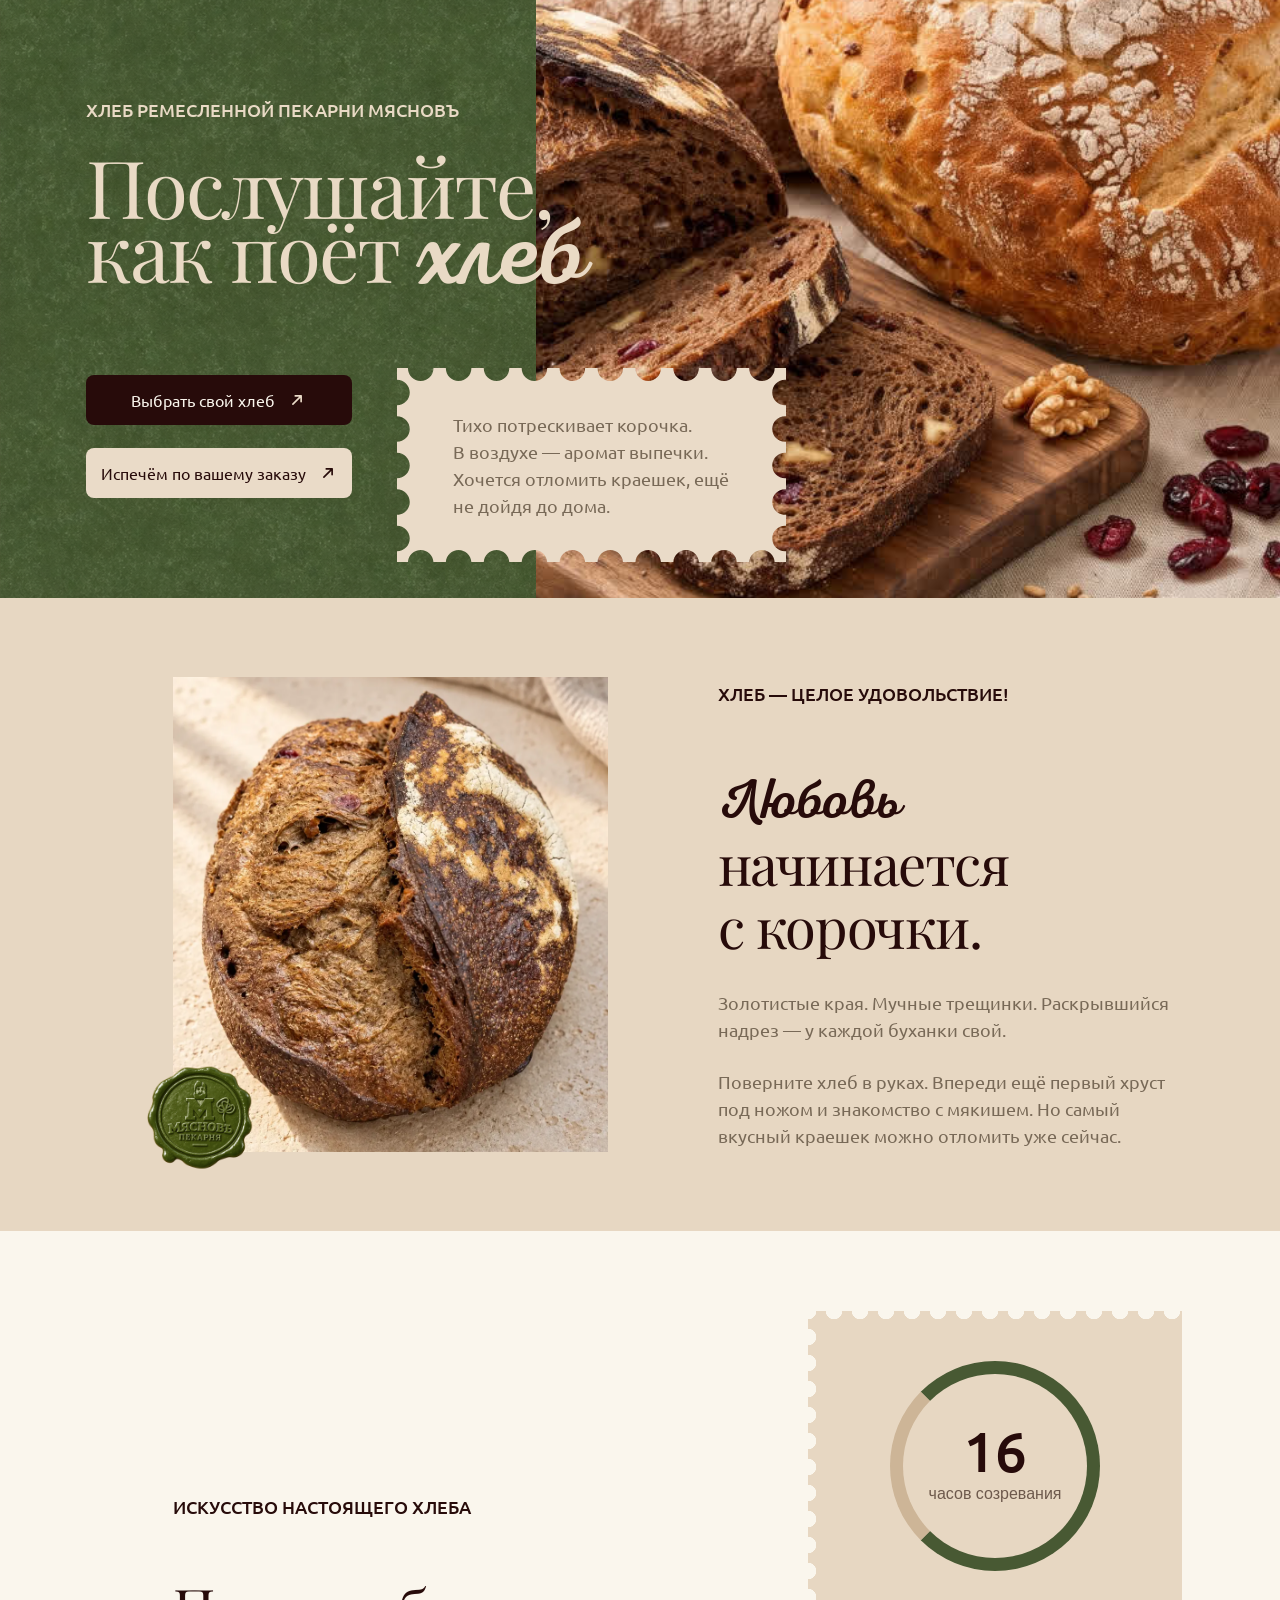
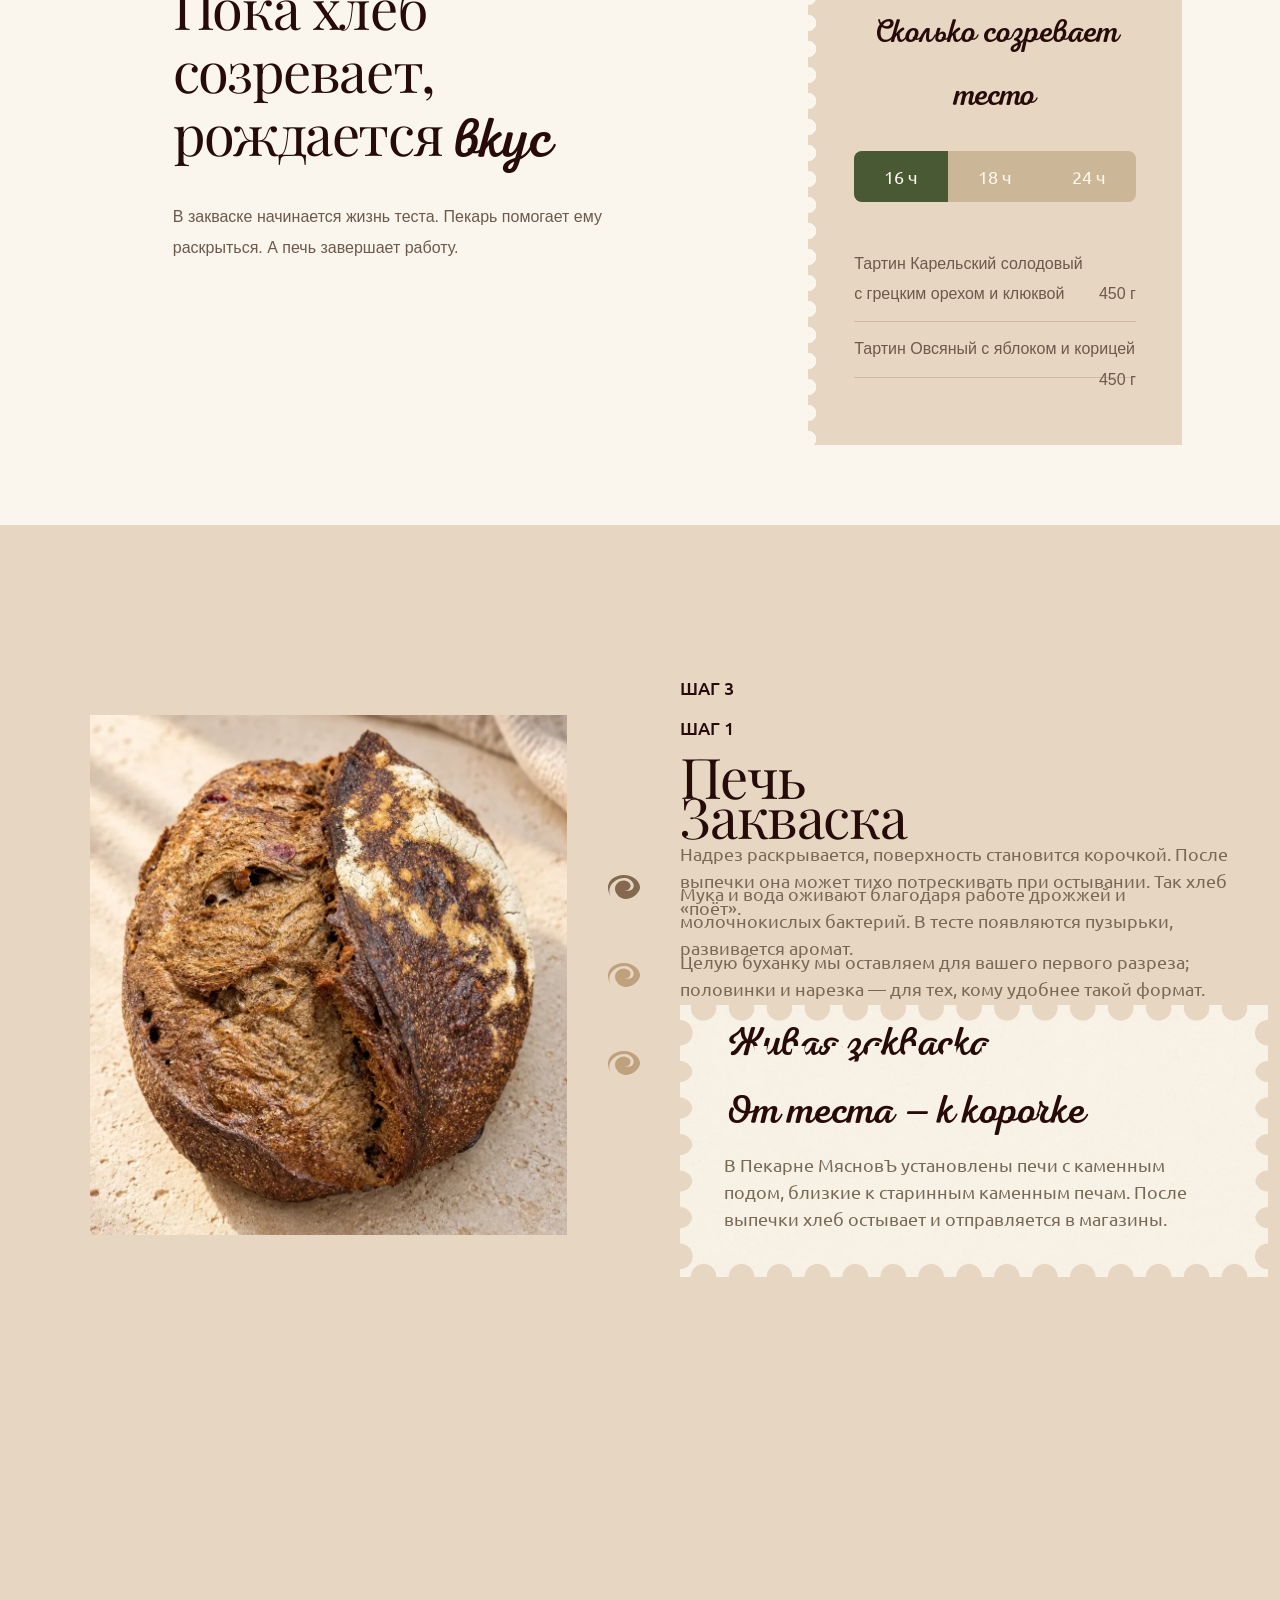
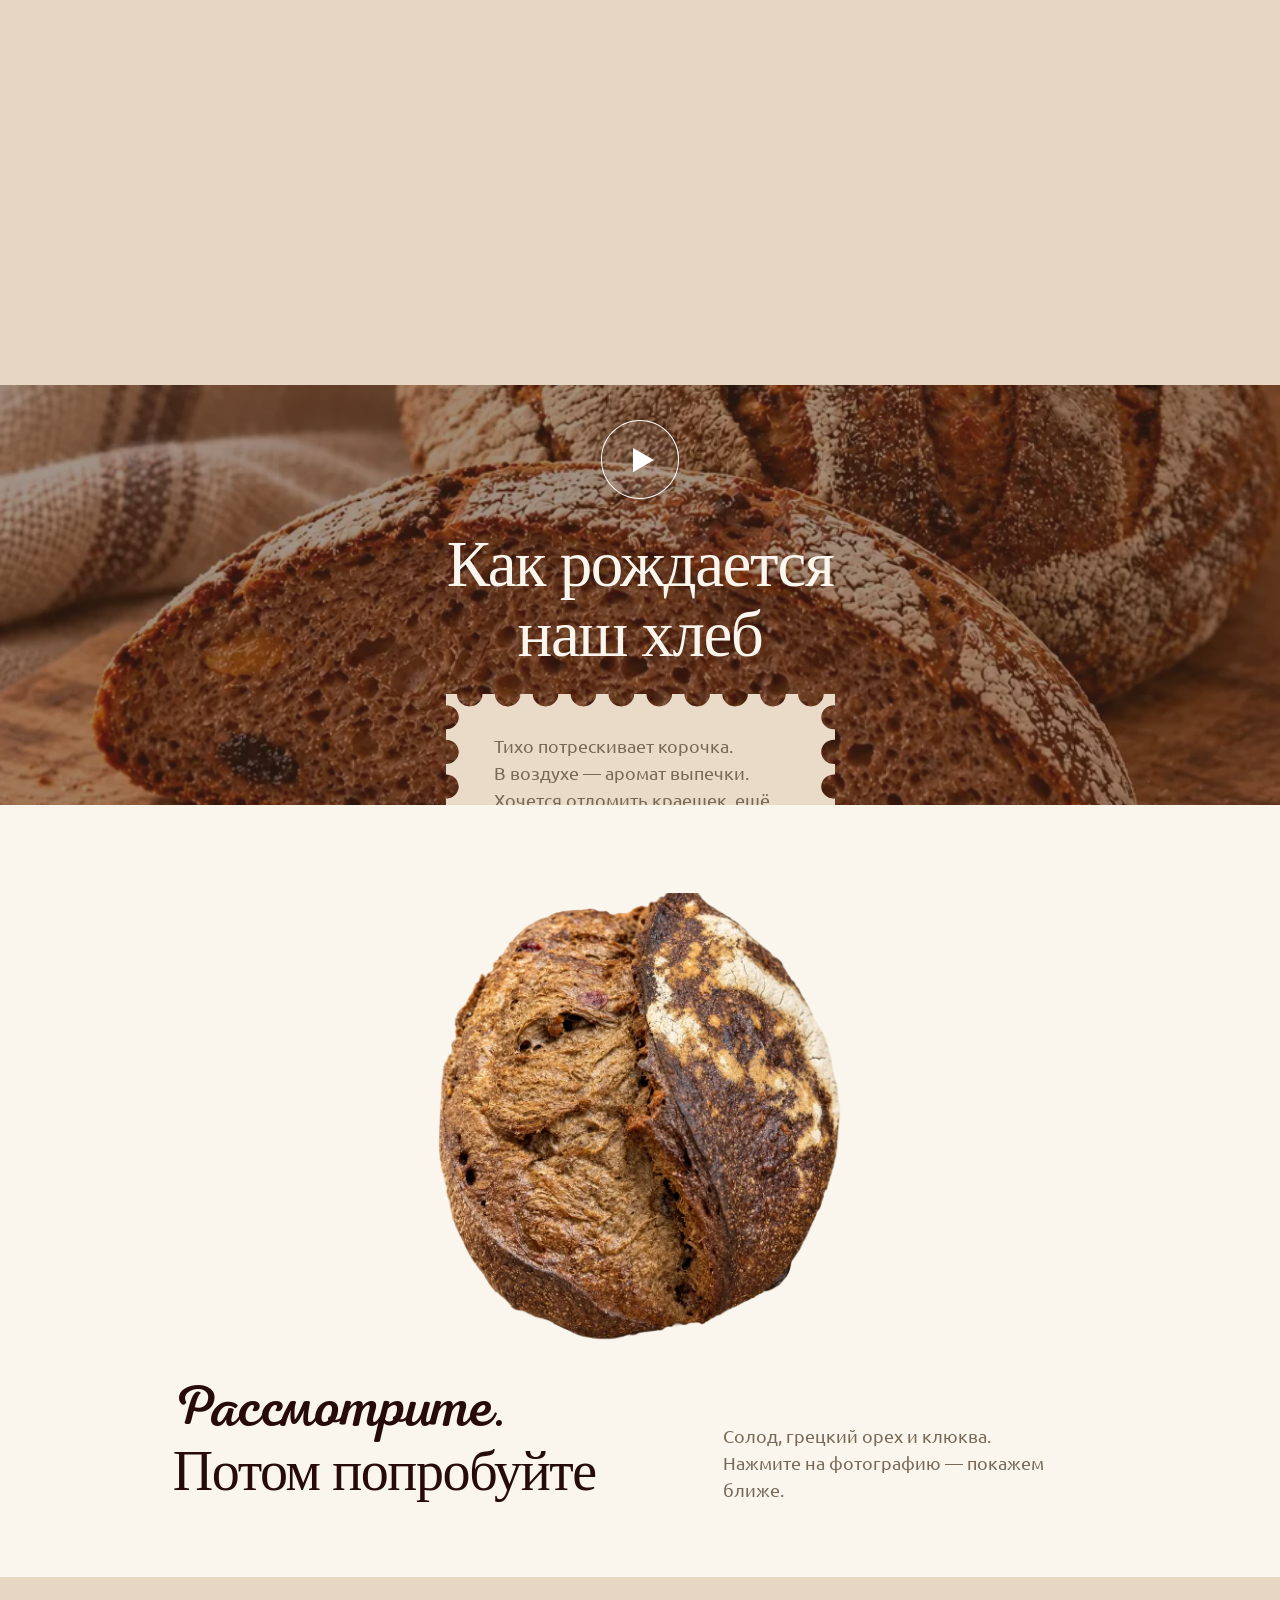
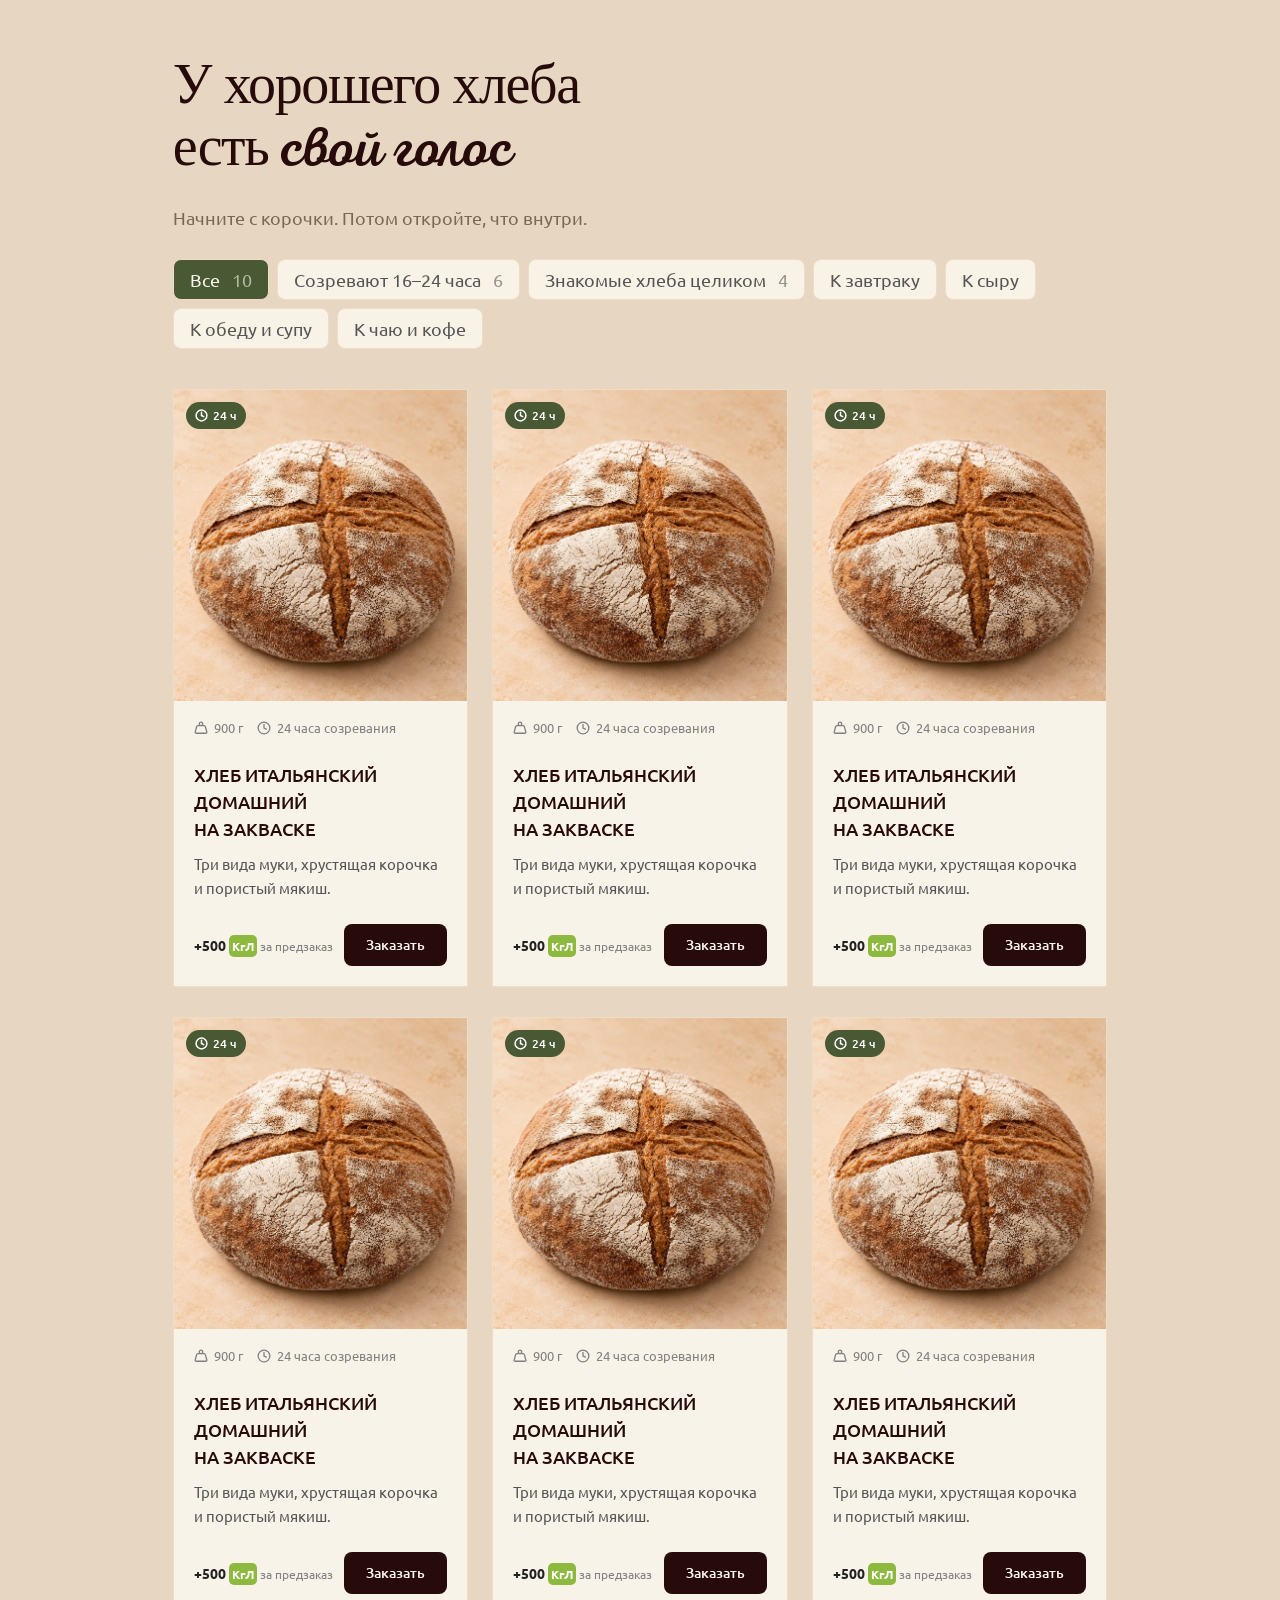
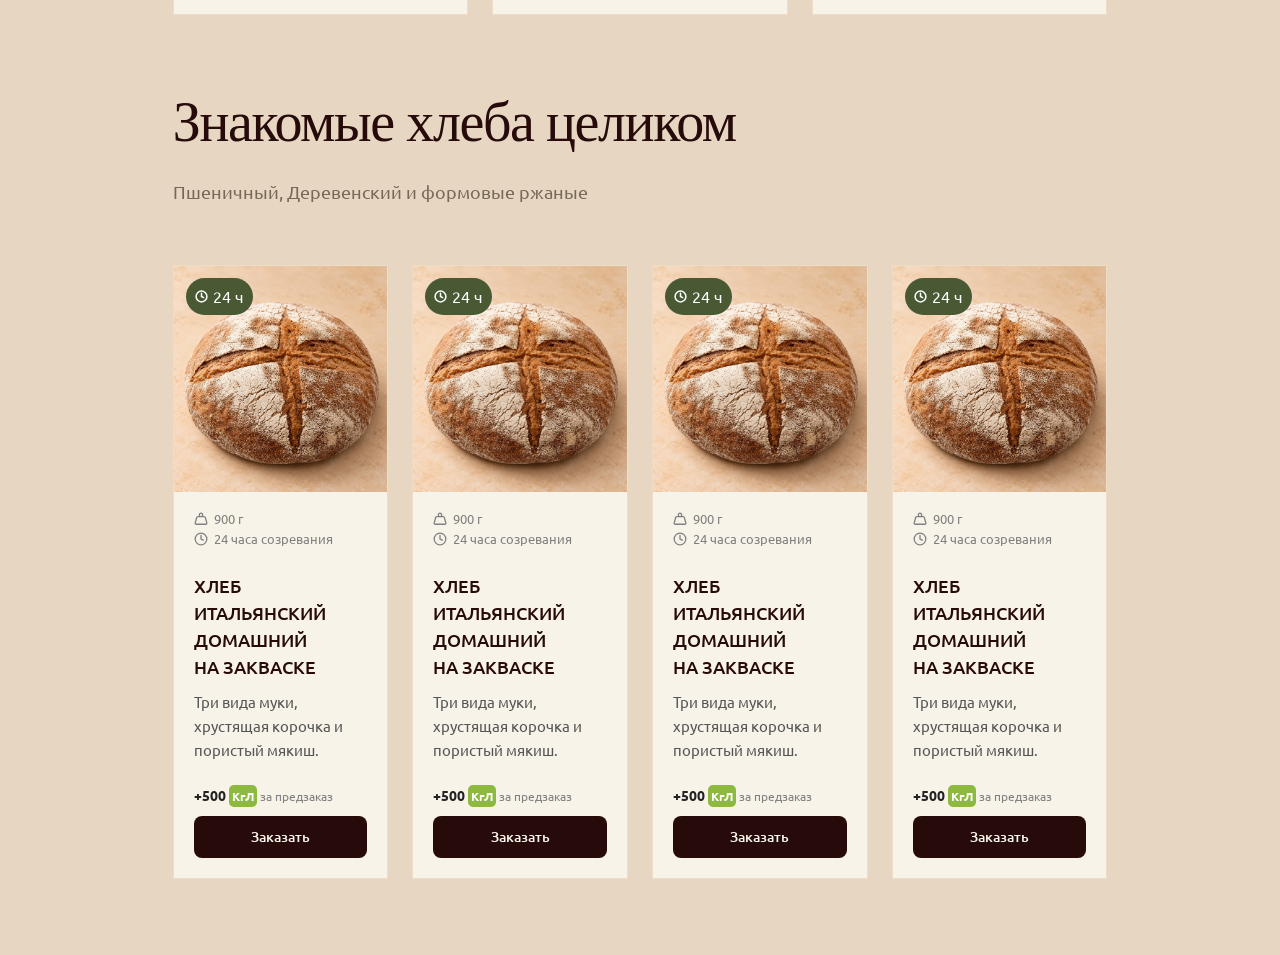
==== index.html @ e19edebd "Add files via upload" ====
<!doctype html>
<html lang="ru"><head><meta charset="utf-8"><meta name="viewport" content="width=device-width,initial-scale=1"><title>КуулКлевер — Ремесленный хлеб</title><meta name="description" content="Хлеб ремесленной пекарни МясновЪ. Живая закваска, долгое созревание и хрустящая корочка."><style>@font-face {
  font-family: 'Playfair Display';
  font-style: italic;
  font-weight: 600;
  font-display: swap;
  src: url(assets/nuFRD-vYSZviVYUb_rj3ij__anPXDTnCjmHKM4nYO7KN_naUbtY.ttf) format('truetype');
}
@font-face {
  font-family: 'Playfair Display';
  font-style: normal;
  font-weight: 400;
  font-display: swap;
  src: url(assets/nuFvD-vYSZviVYUb_rj3ij__anPXJzDwcbmjWBN2PKdFvUDQ.ttf) format('truetype');
}
@font-face {
  font-family: 'Ubuntu';
  font-style: normal;
  font-weight: 400;
  font-display: swap;
  src: url(assets/4iCs6KVjbNBYlgo6eA.ttf) format('truetype');
}
@font-face {
  font-family: 'Ubuntu';
  font-style: normal;
  font-weight: 500;
  font-display: swap;
  src: url(assets/4iCv6KVjbNBYlgoCjC3Ttw.ttf) format('truetype');
}
@font-face {
  font-family: 'Ubuntu';
  font-style: normal;
  font-weight: 700;
  font-display: swap;
  src: url(assets/4iCv6KVjbNBYlgoCxCvTtw.ttf) format('truetype');
}

:root{--cream:#faf6ed;--sand:#e7d7c2;--ink:#270b0a;--muted:#786957;--green:#485933}*{box-sizing:border-box}html{scroll-behavior:smooth}body{margin:0;background:var(--cream);color:var(--ink);font:18px/1.5 Ubuntu,Arial,sans-serif}button,a{-webkit-tap-highlight-color:transparent}button{font:inherit;cursor:pointer}button:focus-visible,a:focus-visible{outline:3px solid #8db93e;outline-offset:5px}a{color:inherit;text-decoration:none}h1,h2,h3,p{margin:0}h1,h2{font-family:'Playfair Display',Georgia,serif;font-weight:400;letter-spacing:-.025em;line-height:1.12}h2{font-size:clamp(32px,3.46vw,56px)}em{font-family:Georgia,serif;font-weight:bold}p{color:var(--muted)}.eyebrow{font-size:18px;text-transform:uppercase;color:var(--ink);margin-bottom:56px}.wrap{width:73%;max-width:1180px;margin:auto}.sand{background:var(--sand)}.btn{border:0;border-radius:8px;padding:15px 25px;background:var(--ink);color:var(--cream);font-size:16px;display:inline-flex;align-items:center;justify-content:center;gap:12px;min-height:50px}.btn img{width:20px;height:20px}.btn.light{background:#eadbc8;color:var(--ink)}.hero{height:46.73vw;max-height:757px;min-height:560px;position:relative;overflow:hidden;background:#465832 url('assets/4a512.png') center/cover;color:#e9dac5}.hero-photo{position:absolute;left:41.91%;top:0;width:79.63%;height:100%;overflow:hidden}.hero-photo img{position:absolute;width:157.37%;height:268.42%;max-width:none;left:-65.48%;top:-106.96%}.hero-copy{position:absolute;left:6.73%;top:16%;width:29%}.hero .eyebrow{color:inherit;margin-bottom:32px;font-size:clamp(12px,1.12vw,18px);white-space:nowrap}.hero h1{font-size:clamp(48px,4.94vw,80px);line-height:.93}.hero h1 em{display:block;font-size:1.2em;margin-top:15px}.hero-actions{margin-top:90px;display:grid;gap:23px;width:266px}.stamp{padding:36px 44px;background:var(--sand);mask:radial-gradient(circle at 10px 0,transparent 8px,#000 8.5px) -10px 0/26px 100%,radial-gradient(circle at 0 10px,transparent 8px,#000 8.5px) 0 -10px/100% 26px;mask-composite:intersect}.hero-note{position:absolute;left:31%;bottom:6%;width:24%;min-height:160px;padding:38px 48px;background:url('assets/dedf9.svg') center/100% 100% no-repeat;font-size:18px}.story{min-height:46.73vw;display:flex;align-items:center;padding:79px 0}.split{display:grid;grid-template-columns:46.6% 49.8%;gap:11.7%;align-items:center}.photo{position:relative;aspect-ratio:550/600}.photo .base{position:absolute;width:100%;height:114.47%;top:-7.24%;object-fit:cover}.photo{overflow:visible}.photo-inner{height:100%;overflow:hidden;position:relative}.photo .overlay{position:absolute;inset:0;width:100%;height:100%;object-fit:cover}.seal{position:absolute;left:-6%;bottom:-4%;width:24.4%}.text h2{margin-bottom:32px}.text p+p{margin-top:25px}.mature{min-height:46.73vw;display:flex;align-items:center;padding:80px 0}.mature .split{grid-template-columns:50% 40%;gap:18%}.ticket{padding:50px 46px;background-color:var(--sand);text-align:center}.dial{width:210px;height:210px;border:13px solid #cdb597;border-top-color:var(--green);border-right-color:var(--green);border-bottom-color:var(--green);border-radius:50%;margin:0 auto 30px;display:grid;align-content:center}.dial strong{font:56px/1 Georgia;color:var(--ink)}.dial span{font-size:16px}.ticket h3{font:italic bold 30px Georgia;margin-bottom:24px}.tabs{display:flex;background:#cbb697;border-radius:8px;overflow:hidden;margin-bottom:35px}.tabs button{flex:1;background:none;border:0;color:#fff9ee;padding:12px}.tabs button[aria-selected=true]{background:var(--green)}.ticket p{text-align:left;font-size:16px;border-bottom:1px solid #cdbba5;padding:12px 0}.ticket p span{float:right}.process{position:relative}.process .split{gap:11.7%}.bubbles{position:absolute;left:52%;top:38%;width:32px;height:200px}.process .eyebrow{margin-bottom:56px}.note{position:relative;margin-top:56px;background:url('assets/70dac.png') center/100% 100% no-repeat;padding:32px 44px}.note h3{font:italic bold 36px Georgia;margin-bottom:20px}.note p{font-size:18px}.film{height:32.72vw;min-height:420px;position:relative;overflow:hidden;text-align:center;color:var(--cream);display:grid;place-items:center}.film-bg{position:absolute;inset:0;overflow:hidden}.film-bg .base{position:absolute;width:100%;height:381.94%;top:-140.97%;left:0}.film-bg .overlay{width:100%;height:100%;object-fit:cover;position:absolute;inset:0}.film-bg:after{content:'';position:absolute;inset:0;background:#472b1a80}.film-content{position:relative;transform:translateY(35px)}.play{background:transparent;border:0;padding:0;margin-bottom:24px}.play img{width:78px;height:79px}.film h2{font-size:65px}.film .hero-note{position:relative;width:389px;left:auto;bottom:auto;margin:24px auto 0;text-align:left;background-image:url('assets/7ae1f.svg')}.inspect{padding:88px 0 74px}.loaf-button{display:block;position:relative;overflow:hidden;width:411px;aspect-ratio:411/450;margin:auto;border:0;padding:0;background:none;cursor:zoom-in}.loaf-button img{position:absolute;width:112.63%;height:128.66%;left:-6.35%;top:-14.33%;transition:transform .4s}.loaf-button:hover img{transform:scale(1.05)}.inspect-caption{display:flex;align-items:end;justify-content:space-between;margin-top:32px}.inspect-caption p{max-width:384px}.catalog{padding:76px 0}.catalog h2{margin-bottom:24px}.catalog-intro{margin-bottom:28px}.filters{display:flex;gap:8px;flex-wrap:wrap;margin-bottom:40px}.filters button{font-size:14px;border:1px solid #eeddc4;border-radius:8px;background:#f8f2e7;padding:10px 16px;color:#555}.filters button[aria-pressed=true]{background:var(--green);color:var(--cream)}.filters small{opacity:.6;margin-left:8px}.grid{display:grid;grid-template-columns:repeat(3,minmax(0,1fr));gap:30px 24px}.card{background:#f8f3e8;border:1px solid #eeddc4;min-width:0}.product-photo{position:relative;aspect-ratio:1/1.06;overflow:hidden}.product-photo>img{width:100%;height:100%;object-fit:cover}.badge{position:absolute;left:12px;top:12px;background:var(--green);color:#fff;font-size:12px;padding:5px 9px;border-radius:20px;display:flex;align-items:center;gap:5px}.badge img{width:13px;height:13px}.card-body{padding:18px 20px 20px}.meta{display:flex;gap:14px;color:#808080;font-size:13px;margin-bottom:24px}.meta span{display:flex;gap:6px;align-items:center}.meta img{width:14px;height:14px}.card h3{font:500 18px/1.5 Ubuntu,Arial,sans-serif;text-transform:uppercase;margin-bottom:10px}.card p{font-size:15px;line-height:24px;color:#555}.order-row{display:flex;align-items:center;justify-content:space-between;gap:6px;margin-top:24px}.bonus{font-size:12px;color:#808080;white-space:nowrap}.bonus b{color:#222;font-size:14px}.bonus i{font-style:normal;background:#8db93e;border-radius:5px;padding:3px;color:white}.order-row .btn{font-size:14px;padding:12px 22px;min-height:42px}.familiar{padding-top:76px}.familiar .grid{grid-template-columns:repeat(4,minmax(0,1fr));margin-top:60px}.familiar .order-row{flex-wrap:wrap}.familiar .btn{width:100%;margin-top:6px}.familiar .card h3{font-size:16px}.familiar .meta{flex-wrap:wrap;gap:2px}.card[hidden],section[hidden]{display:none}dialog{border:0;border-radius:12px;background:var(--cream);color:var(--ink);padding:40px;max-width:min(92vw,680px)}dialog::backdrop{background:#160c08b8;backdrop-filter:blur(5px)}dialog h2{font-size:34px;margin:0 30px 24px 0}dialog p{margin-bottom:20px}dialog .close{position:absolute;right:15px;top:10px;background:none;border:0;font-size:30px}dialog img.zoom{width:min(70vw,411px);display:block;margin:auto}#status{margin-top:15px;font-size:14px}@media(min-width:1621px){.story,.mature{min-height:757px}.hero{height:757px}.film{height:530px}}@media(max-width:1200px){body{font-size:16px}.hero-actions{margin-top:50px}.hero-note{font-size:14px;padding:30px;min-height:140px}.eyebrow{font-size:14px;margin-bottom:30px}.story,.mature{padding:60px 0}.dial{width:150px;height:150px}.ticket{padding:35px 25px}.ticket h3{font-size:24px}.note{padding:30px;margin-top:30px}.note p{font-size:15px}.note h3{font-size:28px}.film h2{font-size:48px}.order-row{flex-wrap:wrap}.card h3{font-size:15px}.wrap{width:82%}.split{gap:8%;grid-template-columns:46% 46%}.bubbles{display:none}.mature .split{gap:10%;grid-template-columns:50% 40%}.hero{min-height:530px}}@media(max-width:700px){.hero{min-height:800px;height:auto}.hero-copy{left:7%;top:50px;width:86%}.hero h1{font-size:58px;max-width:320px}.hero .eyebrow{font-size:11px}.hero-photo{left:25%;top:400px;width:100%;height:400px}.hero-actions{margin-top:28px;gap:12px;width:245px}.hero-note{left:7%;bottom:25px;width:210px;font-size:13px}.wrap{width:86%}.split,.mature .split{grid-template-columns:1fr;gap:45px}.story,.mature{padding:50px 0;min-height:auto}.photo{width:85%;margin:auto}.text .eyebrow{margin-bottom:25px}.mature .ticket{max-width:400px;width:100%;margin:auto}.process .text{margin-top:0}.note{margin-top:30px}.film{min-height:480px}.film h2{font-size:40px}.film .hero-note{width:300px;padding:30px 40px}.film-content{transform:none}.play img{width:60px;height:61px}.inspect{padding:45px 0}.loaf-button{width:min(80vw,350px)}.inspect-caption{display:block}.inspect-caption p{margin-top:25px}.catalog{padding:45px 0}.grid{grid-template-columns:repeat(2,minmax(0,1fr));gap:15px}.card-body{padding:12px}.meta{font-size:10px;gap:5px;flex-wrap:wrap;margin-bottom:15px}.card h3{font-size:12px}.card p{font-size:12px;line-height:1.6}.bonus{font-size:10px}.order-row .btn{width:100%;font-size:12px}.familiar{padding-top:50px}.familiar .grid{grid-template-columns:repeat(2,minmax(0,1fr));margin-top:30px}.familiar .card h3{font-size:12px}.filters{gap:6px;margin-bottom:25px}.filters button{font-size:12px;padding:8px 10px}h2{font-size:34px}.eyebrow{font-size:12px}.ticket p{font-size:14px}dialog{padding:30px 22px}}@media(prefers-reduced-motion:reduce){html{scroll-behavior:auto}*{transition:none!important}}

/* Hero media keep their original aspect ratios at every viewport width. */
.hero-photo img{height:auto;aspect-ratio:1 / 1;object-fit:contain}
.hero .hero-note{width:389px;height:auto;min-height:0;aspect-ratio:389 / 194;padding:43px 56px;font-size:18px;line-height:27px;background-size:contain;box-sizing:border-box}
.hero-actions{width:266px;max-width:none}
.hero-actions .btn{width:266px;height:50px;min-height:50px;padding:12px 16px;white-space:nowrap;flex-shrink:0;font-size:16px}
.hero-actions .btn img{flex:none;object-fit:contain}
@media(max-width:1200px){.hero .hero-note{width:300px;padding:33px 43px;font-size:14px;line-height:20px}}
@media(max-width:700px){.hero .hero-note{width:260px;padding:27px 36px;font-size:13px;line-height:18px}.hero-actions,.hero-actions .btn{width:266px}.hero-photo img{height:auto}}
/* Three production stages share one pinned scene. */
.process{display:block;padding:0;min-height:0}
.process-stage{position:relative;padding:64px 0;display:flex;align-items:center;background:var(--sand)}
.process.is-pinned{height:var(--process-height)}
.process.is-pinned .process-stage{position:sticky;top:0;height:100svh;padding:32px 0}
.process-layout{width:min(86%,1274px);margin:auto;display:grid;grid-template-columns:minmax(0,550fr) 32px minmax(0,588fr);gap:clamp(20px,3.2vw,52px);align-items:center}
.process .photo{width:100%;max-height:600px;aspect-ratio:550/600}
.process-nav{position:relative;width:32px;height:200px;align-self:center}
.process-nav>img{display:block;width:32px;height:200px;object-fit:contain}
.process-nav button{position:absolute;left:-8px;width:48px;height:48px;padding:0;border:0;border-radius:50%;background:transparent}
.process-nav button:nth-of-type(1){top:-12px}.process-nav button:nth-of-type(2){top:76px}.process-nav button:nth-of-type(3){top:164px}
.process-panels{display:grid;align-items:center;min-width:0}
.process-panel{grid-area:1 / 1;opacity:0;visibility:hidden;transform:translateY(16px);transition:opacity .35s ease,transform .35s ease,visibility .35s}
.process-panel.is-active{opacity:1;visibility:visible;transform:none}
.process .eyebrow{margin-bottom:clamp(24px,3.45vw,56px)}
.process .note{margin-top:clamp(24px,3.45vw,56px);aspect-ratio:588/231;min-height:231px;display:flex;flex-direction:column;justify-content:center;padding:32px 44px}
.process .note h3{font-size:clamp(26px,2.47vw,40px)}
.process .note p{font-size:18px;line-height:27px}
.process.is-linear .process-panels{gap:48px}.process.is-linear .process-panel{grid-area:auto;opacity:1;visibility:visible;transform:none}.process.is-linear .process-nav{display:none}.process.is-linear .process-layout{grid-template-columns:minmax(0,550fr) minmax(0,588fr);align-items:start}
@media(max-width:1200px){.process-stage{padding:48px 0}.process .note{padding:26px 32px;min-height:200px}.process .note p{font-size:15px;line-height:22px}.process .note h3{margin-bottom:14px}.process-layout{gap:24px}}
@media(max-width:700px){.process-layout{width:86%;grid-template-columns:24px minmax(0,1fr);gap:16px}.process .photo{grid-column:1 / -1;width:auto;height:24svh;max-width:100%;max-height:260px;justify-self:center;margin:0;aspect-ratio:550/600}.process-nav{width:24px;height:200px}.process-nav>img{width:24px;height:200px}.process-nav button{left:-12px}.process .eyebrow{margin-bottom:14px}.process .text h2{font-size:32px;margin-bottom:16px}.process .text p{font-size:14px;line-height:21px}.process .note{margin-top:20px;padding:24px 28px;min-height:180px;aspect-ratio:auto;background-size:100% 100%}.process .note h3{font-size:24px;margin-bottom:12px}.process .note p{font-size:13px;line-height:19px}.process.is-pinned .process-stage{padding:20px 0}.process.is-linear .process-layout{grid-template-columns:1fr}.process.is-linear .process-panels{grid-column:1 / -1}.process.is-linear .photo{height:auto;width:75%}}
@media(prefers-reduced-motion:reduce){.process-panel{transition:none;transform:none}}

/* Exact typography from Figma frame 6:3964 (1620px artboard). */
@font-face{font-family:'Nexa Script';src:url('[data-uri]') format('woff');font-weight:400;font-style:normal;font-display:swap}
:root{--type-body:'Ubuntu',sans-serif;--type-display:'Playfair Display',serif;--type-script:'Nexa Script';--type-editorial:Georgia,serif}
body{font-family:var(--type-body);font-size:18px;line-height:27px;font-synthesis:none}
h1,h2,h3,p,button,a{font-synthesis:none}
h1,h2{font-family:var(--type-display);font-weight:400;font-style:normal}
h2,.process .text h2{font-size:56px;line-height:62.72px;letter-spacing:-1.4px}
em{font-family:var(--type-script);font-weight:400;font-style:normal;font-size:inherit;line-height:inherit;letter-spacing:inherit}
.eyebrow,.hero .eyebrow,.process .eyebrow,.text .eyebrow{font-family:var(--type-body);font-size:18px;line-height:27px;font-weight:500;letter-spacing:0}
.hero h1{font-family:var(--type-display);font-size:80px;line-height:62.72px;letter-spacing:-2px;font-weight:400}
.hero h1 em{display:inline;font-family:var(--type-script);font-size:96px;line-height:62.72px;letter-spacing:-2.4px;margin:0}
.hero .hero-note,.film .hero-note{font-family:var(--type-body);font-weight:400;font-size:18px;line-height:27px;letter-spacing:0}
.hero-actions .btn{font-family:var(--type-body);font-size:16px;line-height:22.4px;font-weight:400}
.story .text>p:not(.eyebrow),.process .text>p:not(.eyebrow),.process .note p,.inspect-caption p,.catalog-intro,.familiar>p{font-family:var(--type-body);font-weight:400;font-size:18px;line-height:27px}
.mature .text>p:not(.eyebrow),.dial span,.ticket p{font-family:Arial,sans-serif;font-weight:400;font-size:16px;line-height:30.4px;color:#6d594c}
.dial strong{font-family:var(--type-body);font-weight:500;font-size:56px;line-height:56px}
.ticket h3{font-family:var(--type-script);font-size:32px;line-height:62.72px;letter-spacing:-.8px;font-weight:400;font-style:normal}
.tabs button{font-family:var(--type-body);font-size:18px;line-height:27px;font-weight:400}
.note h3,.process .note h3{font-family:var(--type-script);font-weight:400;font-style:normal;font-size:40px;line-height:40px;letter-spacing:-1px}
.film h2{font-family:var(--type-editorial);font-weight:400;font-size:65px;line-height:70.2px;letter-spacing:-1.5px}
.inspect-caption h2,.catalog h2,.familiar h2{font-family:var(--type-editorial);font-size:56px;line-height:62.72px;letter-spacing:-1.4px;font-weight:400}
.filters button,.filters small{font-family:var(--type-body);font-weight:400;font-size:18px;line-height:27px;letter-spacing:0}
.filters button{height:41px;padding:6px 16px;white-space:nowrap}
.card h3,.familiar .card h3{font-family:var(--type-body);font-size:18px;line-height:27px;font-weight:500;letter-spacing:0}
.card p{font-family:var(--type-body);font-size:15px;line-height:24px;font-weight:400}
.meta,.familiar .meta{font-family:var(--type-body);font-size:13px;line-height:18px;font-weight:400}
.badge{font-family:var(--type-body);font-size:12px;line-height:normal;font-weight:500}
.familiar .badge{font-size:16px;line-height:27px;font-weight:400}
.bonus{font-family:var(--type-body);font-size:12px;line-height:normal;font-weight:400}
.bonus b{font-size:14px;font-weight:700}.bonus i{font-size:12px;font-weight:700}
.order-row .btn,.familiar .btn{font-family:var(--type-body);font-size:14px;line-height:14px;font-weight:500}
/* Reflow layout at narrow widths while retaining the supplied type sizes. */
@media(max-width:1200px){.filters{row-gap:12px}.card .meta{flex-wrap:wrap}.card h3{overflow-wrap:anywhere}.hero .hero-note{width:389px;padding:43px 56px}.hero-copy{width:453px;max-width:86%}.hero-photo{left:47%}.hero-actions{margin-top:64px}}
@media(max-width:700px){.hero{min-height:1020px}.hero h1{max-width:453px}.hero-copy{top:48px}.hero .eyebrow{white-space:normal}.hero-photo{top:580px;left:25%;height:440px}.hero .hero-note{width:min(389px,86%);aspect-ratio:auto;min-height:194px;height:auto;background-size:100% 100%;padding:36px 40px}.hero-actions{margin-top:64px}.grid,.familiar .grid{grid-template-columns:1fr}.process-layout{grid-template-columns:1fr}.process-nav{display:none}.process-panels{grid-column:1 / -1}.process .photo{width:75%;height:auto}.process .note,.note{padding:32px 36px;min-height:231px;height:auto;aspect-ratio:auto}.process .eyebrow{margin-bottom:32px}.process .text h2{margin-bottom:32px}.process .note h3{margin-bottom:24px}.film{min-height:640px}.film .hero-note{width:min(389px,86vw);padding:36px 40px;min-height:194px}.film h2{overflow-wrap:anywhere}.inspect-caption h2,.catalog h2,.mature h2,.process h2{overflow-wrap:anywhere}.ticket{padding:36px 28px}}


/* A single mixed-font text flow, matching Figma node 6:4663. */
.hero .hero-copy{width:453px;max-width:86%}
.hero h1.hero-title{display:block;width:453px;max-width:100%;margin:0;padding:0;font-size:0;line-height:0;font-weight:400;letter-spacing:-2px;white-space:normal;word-break:normal;overflow-wrap:anywhere}
.hero-title-main{display:inline;font-family:'Playfair Display',serif;font-size:80px;line-height:62.72px;letter-spacing:-2px;font-weight:400;font-style:normal}
.hero-title-script{display:inline;font-family:'Nexa Script';font-size:96px;line-height:62.72px;letter-spacing:-2.4px;font-weight:400;font-style:normal}

.hero-title .keep-comma{white-space:nowrap;overflow-wrap:normal;word-break:normal}
/* Give the first word enough room without changing type size. */
.hero .hero-copy{width:540px;max-width:86%}
.hero h1.hero-title{width:540px;max-width:100%;overflow-wrap:normal;word-break:normal}
@media(max-width:700px){.hero .hero-copy{width:540px;max-width:86%}.hero h1.hero-title{width:540px;max-width:100%}.hero-title .keep-comma{white-space:normal;overflow-wrap:anywhere}.hero-title-main{overflow-wrap:anywhere}}
</style></head><body>
<main><section class="hero"><div class="hero-photo"><img src="assets/06448.png" alt="Ремесленный хлеб с грецким орехом и клюквой"></div><div class="hero-copy"><p class="eyebrow">Хлеб ремесленной пекарни МясновЪ</p><h1 class="hero-title"><span class="hero-title-main"><span class="keep-comma">Послушайте,</span> как поёт </span><span class="hero-title-script">хлеб</span></h1><div class="hero-actions"><a class="btn" href="#catalog">Выбрать свой хлеб <img src="assets/33840.svg" alt=""></a><a class="btn light" href="#catalog">Испечём по вашему заказу <img src="assets/78745.svg" alt=""></a></div></div><p class="hero-note">Тихо потрескивает корочка.<br>В воздухе — аромат выпечки.<br>Хочется отломить краешек, ещё не дойдя до дома.</p></section>
<section class="story sand"><div class="wrap split"><div class="photo"><div class="photo-inner"><img class="base" src="assets/f1c16.png" alt=""><img class="overlay" src="assets/4b641.png" alt="Мучная корочка и раскрытый надрез хлеба"></div><img class="seal" src="assets/b7c71.png" alt="Ремесленная пекарня"></div><div class="text"><p class="eyebrow">Хлеб — целое удовольствие!</p><h2><em>Любовь</em> начинается<br>с корочки.</h2><p>Золотистые края. Мучные трещинки. Раскрывшийся надрез — у каждой буханки свой.</p><p>Поверните хлеб в руках. Впереди ещё первый хруст под ножом и знакомство с мякишем. Но самый вкусный краешек можно отломить уже сейчас.</p></div></div></section>
<section class="mature"><div class="wrap split"><div class="text"><p class="eyebrow">Искусство настоящего хлеба</p><h2>Пока хлеб созревает,<br>рождается <em>вкус</em></h2><p>В закваске начинается жизнь теста. Пекарь помогает ему раскрыться. А печь завершает работу.</p></div><div class="ticket stamp"><div class="dial"><strong id="hours">16</strong><span>часов созревания</span></div><h3>Сколько созревает тесто</h3><div class="tabs" role="tablist" aria-label="Время созревания"><button role="tab" aria-selected="true" data-hours="16">16 ч</button><button role="tab" aria-selected="false" data-hours="18">18 ч</button><button role="tab" aria-selected="false" data-hours="24">24 ч</button></div><div id="mature-list"><p>Тартин Карельский солодовый<br>с грецким орехом и клюквой <span>450 г</span></p><p>Тартин Овсяный с яблоком и корицей <span>450 г</span></p></div></div></div></section>
<section class="sand process" aria-label="Как мы печём хлеб"><div class="process-stage"><div class="process-layout"><div class="photo"><div class="photo-inner"><img class="base" src="assets/f1c16.png" alt=""><img class="overlay" src="assets/4b641.png" alt="Ремесленная буханка с раскрытым надрезом"></div></div><nav class="process-nav" aria-label="Этапы выпечки"><img alt="" src="[data-uri]" data-stage0="[data-uri]" data-stage1="[data-uri]" data-stage2="[data-uri]"><button type="button" data-process-step="0" aria-label="Шаг 1: Закваска"></button><button type="button" data-process-step="1" aria-label="Шаг 2: Брожение"></button><button type="button" data-process-step="2" aria-label="Шаг 3: Печь"></button></nav><div class="process-panels"><article class="text process-panel is-active" aria-labelledby="process-title-0"><p class="eyebrow">Шаг 1</p><h2 id="process-title-0">Закваска</h2><p>Мука и вода оживают благодаря работе дрожжей и молочнокислых бактерий. В тесте появляются пузырьки, развивается аромат.</p><aside class="note"><h3>Живая закваска</h3><p>В закваске работают дрожжи и молочнокислые бактерии. Дрожжи выделяют углекислый газ — так появляются пузырьки в тесте. Молочнокислые бактерии образуют кислоты, которые участвуют в формировании вкуса.</p></aside></article><article class="text process-panel" aria-labelledby="process-title-1"><p class="eyebrow">Шаг 2</p><h2 id="process-title-1">Брожение</h2><p>Пока тесто созревает, меняются его структура и вкус. Мастер наблюдает за ним и чувствует, когда пора двигаться дальше.</p><aside class="note"><h3>Руками пекаря</h3><p>Пекари вручную растягивают и формуют тесто, бережно сохраняя его структуру.</p></aside></article><article class="text process-panel" aria-labelledby="process-title-2"><p class="eyebrow">Шаг 3</p><h2 id="process-title-2">Печь</h2><p>Надрез раскрывается, поверхность становится корочкой. После выпечки она может тихо потрескивать при остывании. Так хлеб «поёт».<br><br>Целую буханку мы оставляем для вашего первого разреза; половинки и нарезка — для тех, кому удобнее такой формат.</p><aside class="note"><h3>От теста — к корочке</h3><p>В Пекарне МясновЪ установлены печи с каменным подом, близкие к старинным каменным печам. После выпечки хлеб остывает и отправляется в магазины.</p></aside></article></div></div></div></section>
<section class="film"><div class="film-bg"><img class="base" src="assets/7152e.png" alt=""><img class="overlay" src="assets/37c5f.png" alt="Хлеб в разрезе крупным планом"></div><div class="film-content"><button class="play" id="play" aria-label="О видео «Как рождается наш хлеб»"><img src="assets/f2483.svg" alt=""></button><h2>Как рождается<br>наш хлеб</h2><p class="hero-note">Тихо потрескивает корочка.<br>В воздухе — аромат выпечки.<br>Хочется отломить краешек, ещё не дойдя до дома.</p></div></section>
<section class="inspect"><div class="wrap"><button class="loaf-button" id="zoom" aria-label="Рассмотреть хлеб крупнее"><img src="assets/6994b.png" alt="Ремесленная буханка крупным планом"></button><div class="inspect-caption"><h2><em>Рассмотрите.</em><br>Потом попробуйте</h2><p>Солод, грецкий орех и клюква.<br>Нажмите на фотографию — покажем ближе.</p></div></div></section>
<section class="catalog sand" id="catalog"><div class="wrap"><h2>У хорошего хлеба<br>есть <em>свой голос</em></h2><p class="catalog-intro">Начните с корочки. Потом откройте, что внутри.</p><div class="filters" aria-label="Фильтры хлеба"><button data-filter="all" aria-pressed="true">Все <small>10</small></button><button data-filter="slow" aria-pressed="false">Созревают 16–24 часа <small>6</small></button><button data-filter="classic" aria-pressed="false">Знакомые хлеба целиком <small>4</small></button><button data-filter="breakfast" aria-pressed="false">К завтраку</button><button data-filter="cheese" aria-pressed="false">К сыру</button><button data-filter="soup" aria-pressed="false">К обеду и супу</button><button data-filter="tea" aria-pressed="false">К чаю и кофе</button></div><div class="grid" id="slow-grid"></div><section class="familiar" id="familiar"><h2>Знакомые хлеба целиком</h2><p>Пшеничный, Деревенский и формовые ржаные</p><div class="grid" id="classic-grid"></div></section></div></section></main>
<dialog id="modal"><button class="close" aria-label="Закрыть">×</button><div id="modal-body"></div></dialog>
<script>
const modal=document.getElementById('modal'),body=document.getElementById('modal-body');function show(html){body.innerHTML=html;modal.showModal()}modal.querySelector('.close').onclick=()=>modal.close();modal.addEventListener('click',e=>{if(e.target===modal){const r=modal.getBoundingClientRect();if(e.clientX<r.left||e.clientX>r.right||e.clientY<r.top||e.clientY>r.bottom)modal.close()}});document.getElementById('zoom').onclick=()=>show('<h2>Рассмотрите корочку</h2><img class="zoom" src="assets/6994b.png" alt="Ремесленный хлеб крупным планом">');document.getElementById('play').onclick=()=>show('<h2>Как рождается наш хлеб</h2><p>Видеоролик пока не добавлен. В исходном макете есть только обложка — для воспроизведения нужен видеофайл.</p>');
const tags=['breakfast cheese','breakfast soup','cheese tea','soup','breakfast tea','cheese soup','breakfast','soup','cheese','tea'];for(let i=0;i<10;i++){let group=i<6?'slow':'classic';const card=document.createElement('article');card.className='card';card.dataset.tags=group+' '+tags[i];card.innerHTML=`<div class="product-photo"><img src="assets/0b6ed.png" alt="Хлеб Итальянский домашний на закваске" loading="lazy"><span class="badge"><img src="assets/700fe.svg" alt="">24 ч</span></div><div class="card-body"><div class="meta"><span><img src="assets/2d177.svg" alt="">900 г</span><span><img src="assets/c01c4.svg" alt="">24 часа созревания</span></div><h3>Хлеб Итальянский домашний<br>на закваске</h3><p>Три вида муки, хрустящая корочка и пористый мякиш.</p><div class="order-row"><span class="bonus"><b>+500</b> <i>КгЛ</i> за предзаказ</span><button class="btn order">Заказать</button></div></div>`;document.getElementById(group+'-grid').append(card)}
document.querySelectorAll('.order').forEach(b=>b.onclick=()=>show('<h2>Хлеб Итальянский домашний на закваске</h2><p>900 г · 24 часа созревания</p><p>Это демонстрационная версия лендинга. Оформление заказа станет доступно после подключения каталога магазина.</p><button class="btn" id="back">Вернуться к выбору</button>'));body.addEventListener('click',e=>{if(e.target.id==='back')modal.close()});document.querySelectorAll('[data-filter]').forEach(b=>b.onclick=()=>{document.querySelectorAll('[data-filter]').forEach(x=>x.setAttribute('aria-pressed',String(x===b)));let f=b.dataset.filter;document.querySelectorAll('.card').forEach(c=>c.hidden=f!=='all'&&!c.dataset.tags.split(' ').includes(f));document.getElementById('familiar').hidden=![...document.querySelectorAll('#classic-grid .card')].some(c=>!c.hidden)});document.querySelectorAll('[data-hours]').forEach(b=>b.onclick=()=>{document.querySelectorAll('[data-hours]').forEach(x=>x.setAttribute('aria-selected',String(x===b)));document.getElementById('hours').textContent=b.dataset.hours;document.getElementById('mature-list').innerHTML=b.dataset.hours==='16'?'<p>Тартин Карельский солодовый<br>с грецким орехом и клюквой <span>450 г</span></p><p>Тартин Овсяный с яблоком и корицей <span>450 г</span></p>':'<p>Перечень хлебов с созреванием '+b.dataset.hours+' часов уточняется.</p>'});
</script><script>
(() => {
  const section = document.querySelector('.process');
  const scene = section.querySelector('.process-stage');
  const layout = section.querySelector('.process-layout');
  const panels = [...section.querySelectorAll('.process-panel')];
  const buttons = [...section.querySelectorAll('[data-process-step]')];
  const marker = section.querySelector('.process-nav > img');
  const motion = matchMedia('(prefers-reduced-motion: reduce)');
  let active = -1, pending = false, travel = 1;
  function select(index) {
    if (active === index) return;
    active = index;
    section.dataset.step = String(index + 1);
    panels.forEach((panel, i) => {
      panel.classList.toggle('is-active', i === index);
      panel.inert = section.classList.contains('is-pinned') && i !== index;
      panel.setAttribute('aria-hidden', String(panel.inert));
    });
    buttons.forEach((button, i) => {
      if (i === index) button.setAttribute('aria-current', 'step');
      else button.removeAttribute('aria-current');
    });
    marker.src = marker.dataset['stage' + index];
  }
  function update() {
    pending = false;
    if (!section.classList.contains('is-pinned')) return;
    const progress = Math.max(0, Math.min(1, -section.getBoundingClientRect().top / travel));
    select(Math.min(panels.length - 1, Math.floor(progress * panels.length)));
  }
  function schedule() {
    if (!pending) { pending = true; requestAnimationFrame(update); }
  }
  function measure() {
    section.classList.remove('is-linear');
    const fits = layout.getBoundingClientRect().height + (innerWidth <= 700 ? 40 : 64) <= innerHeight;
    const pin = fits && !motion.matches;
    section.classList.toggle('is-pinned', pin);
    section.classList.toggle('is-linear', !pin);
    travel = innerHeight * 2.4;
    section.style.setProperty('--process-height', (innerHeight + travel) + 'px');
    if (!pin) {
      panels.forEach(p => { p.inert = false; p.removeAttribute('aria-hidden'); });
    } else { active = -1; update(); }
  }
  buttons.forEach((button, index) => button.addEventListener('click', () => {
    const start = scrollY + section.getBoundingClientRect().top;
    scrollTo({ top: start + travel * (index + .35) / panels.length, behavior: motion.matches ? 'instant' : 'smooth' });
  }));
  addEventListener('scroll', schedule, {passive:true});
  addEventListener('resize', measure, {passive:true});
  addEventListener('load', measure, {once:true});
  motion.addEventListener('change', measure);
  if (document.fonts) document.fonts.ready.then(measure);
  measure();
})();

</script></body></html>
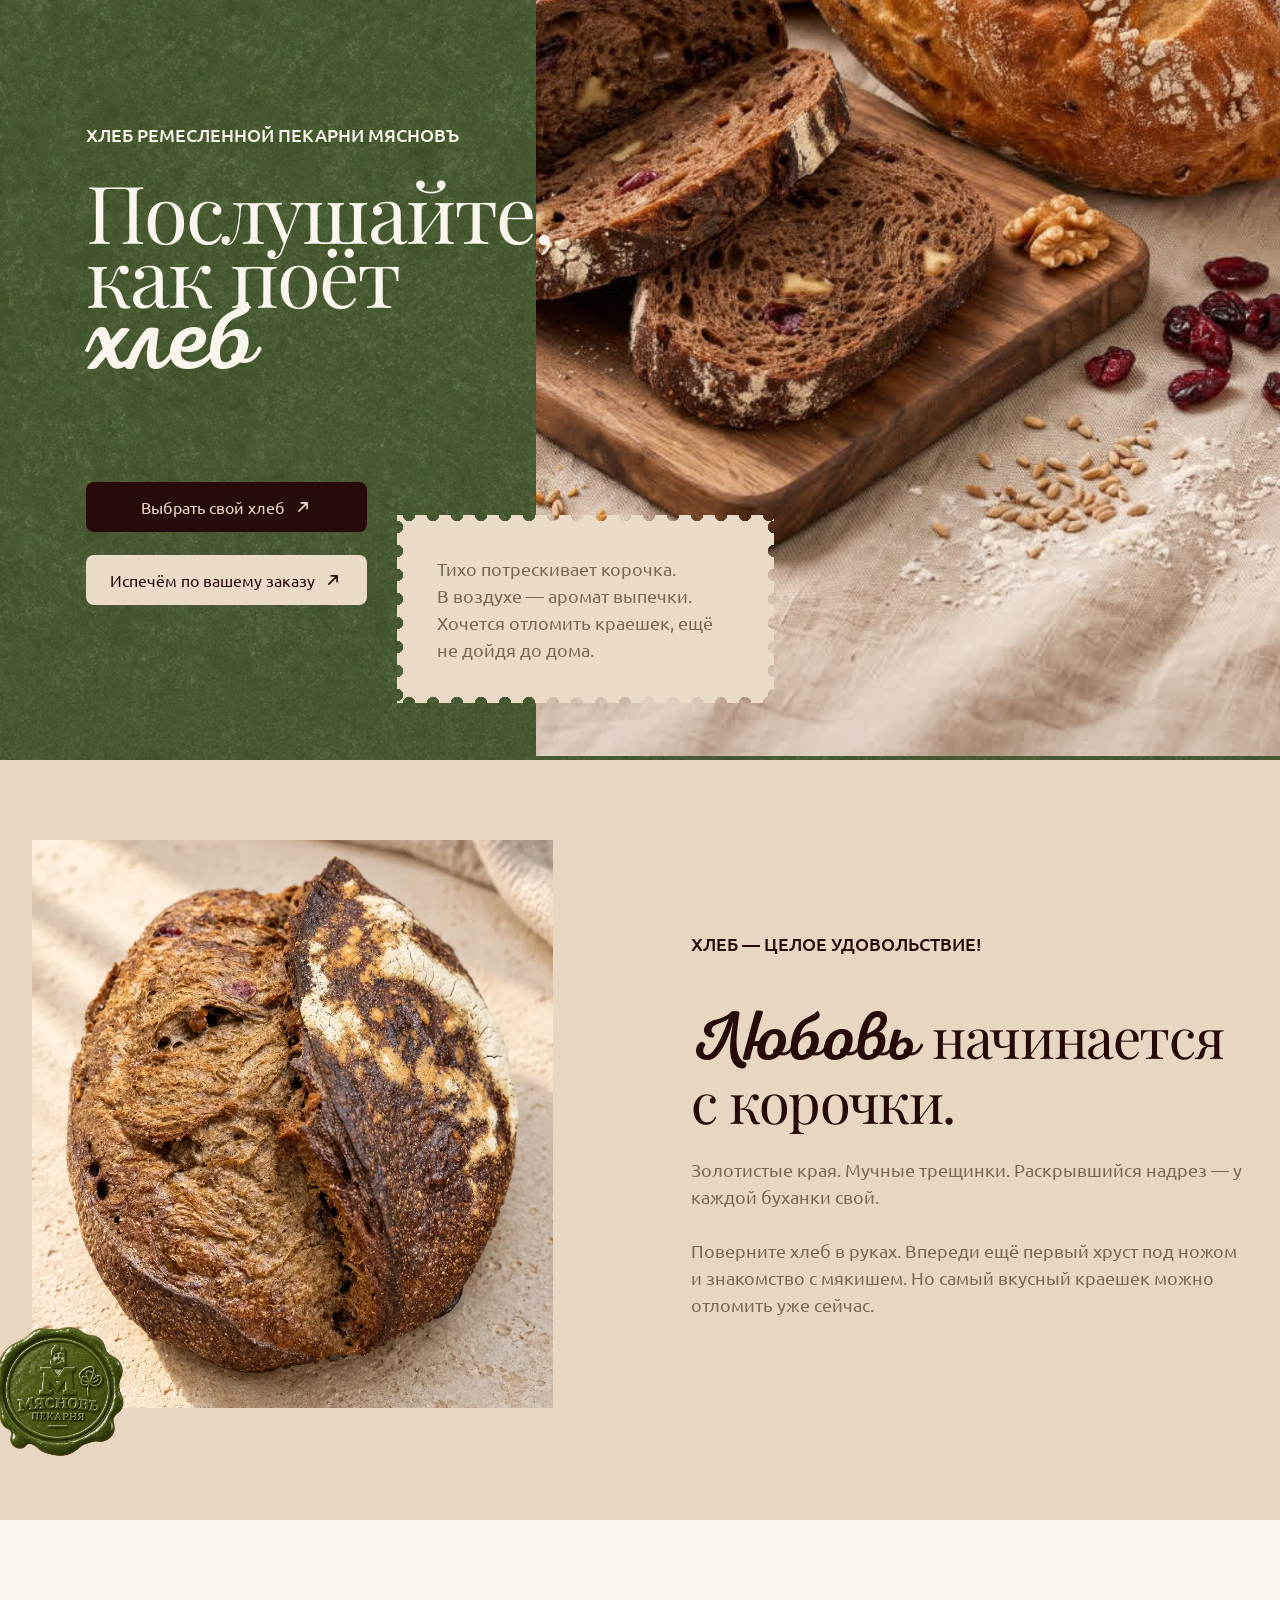
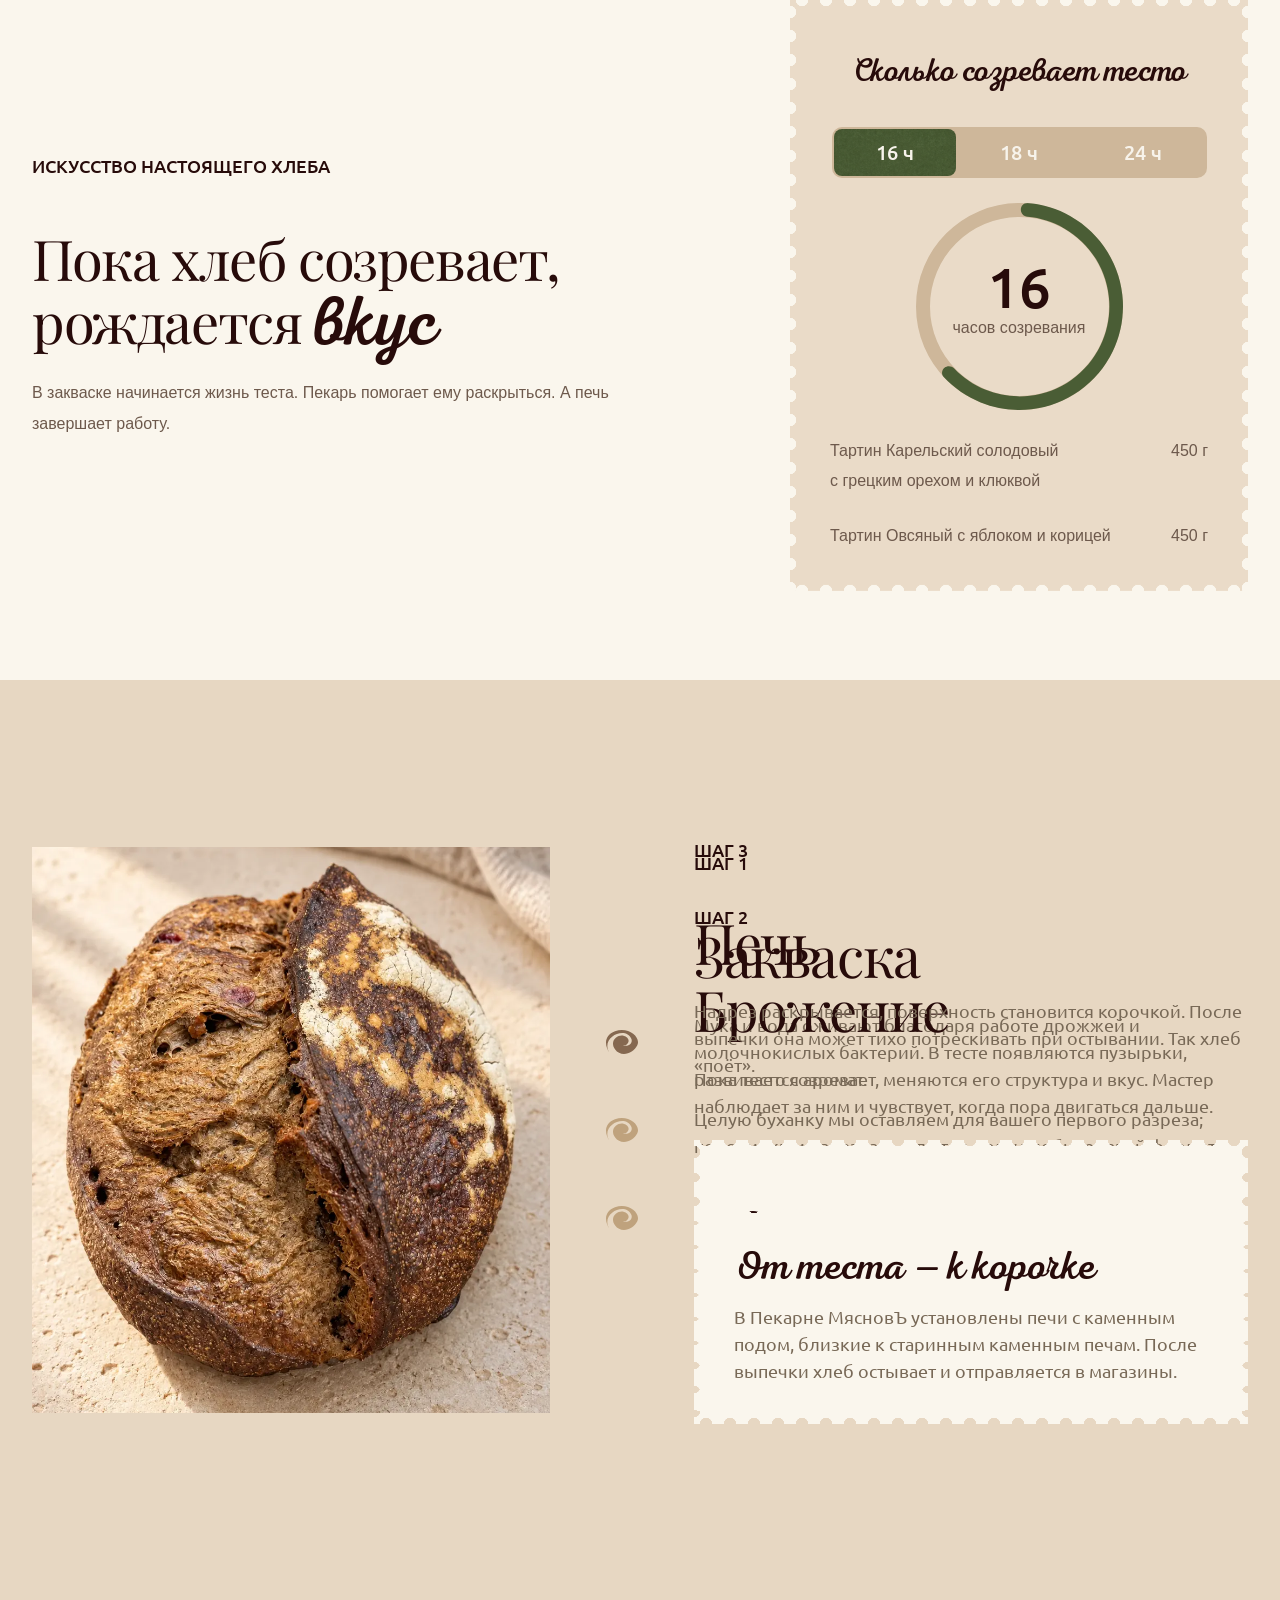
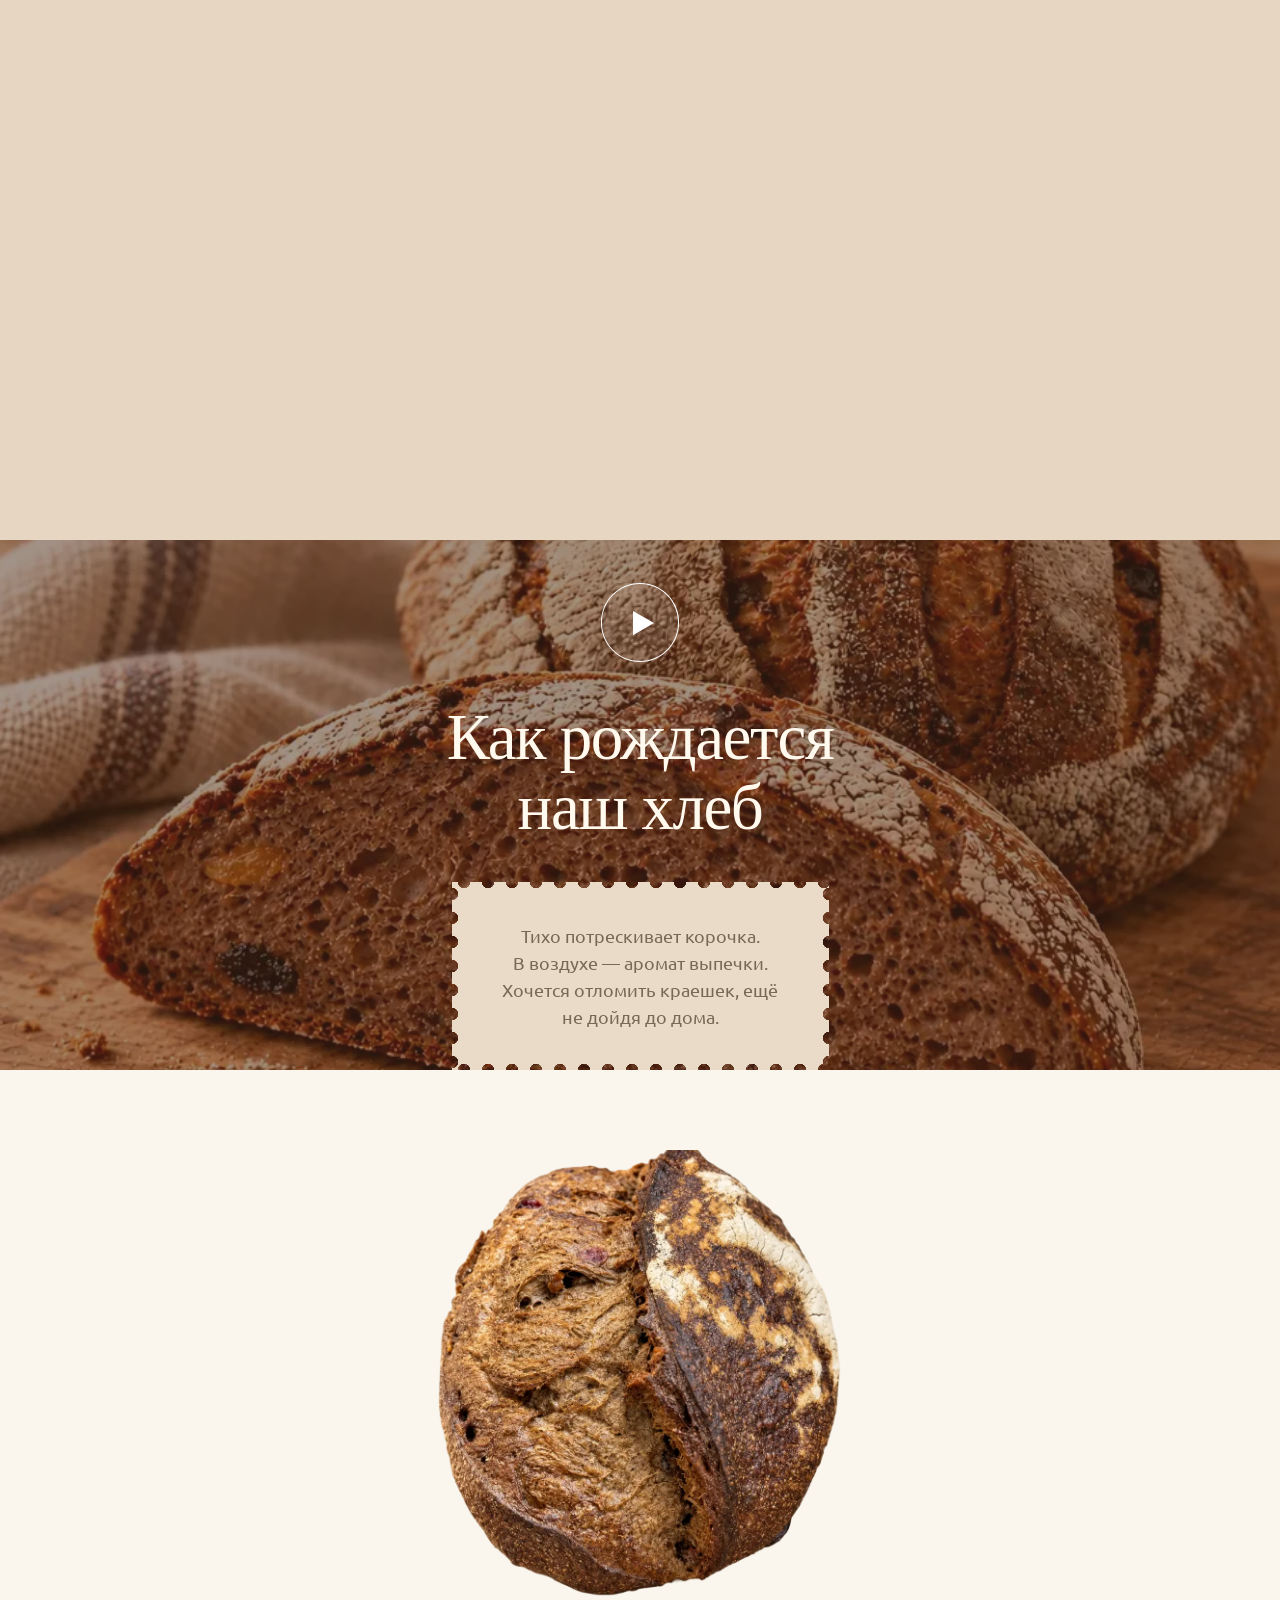
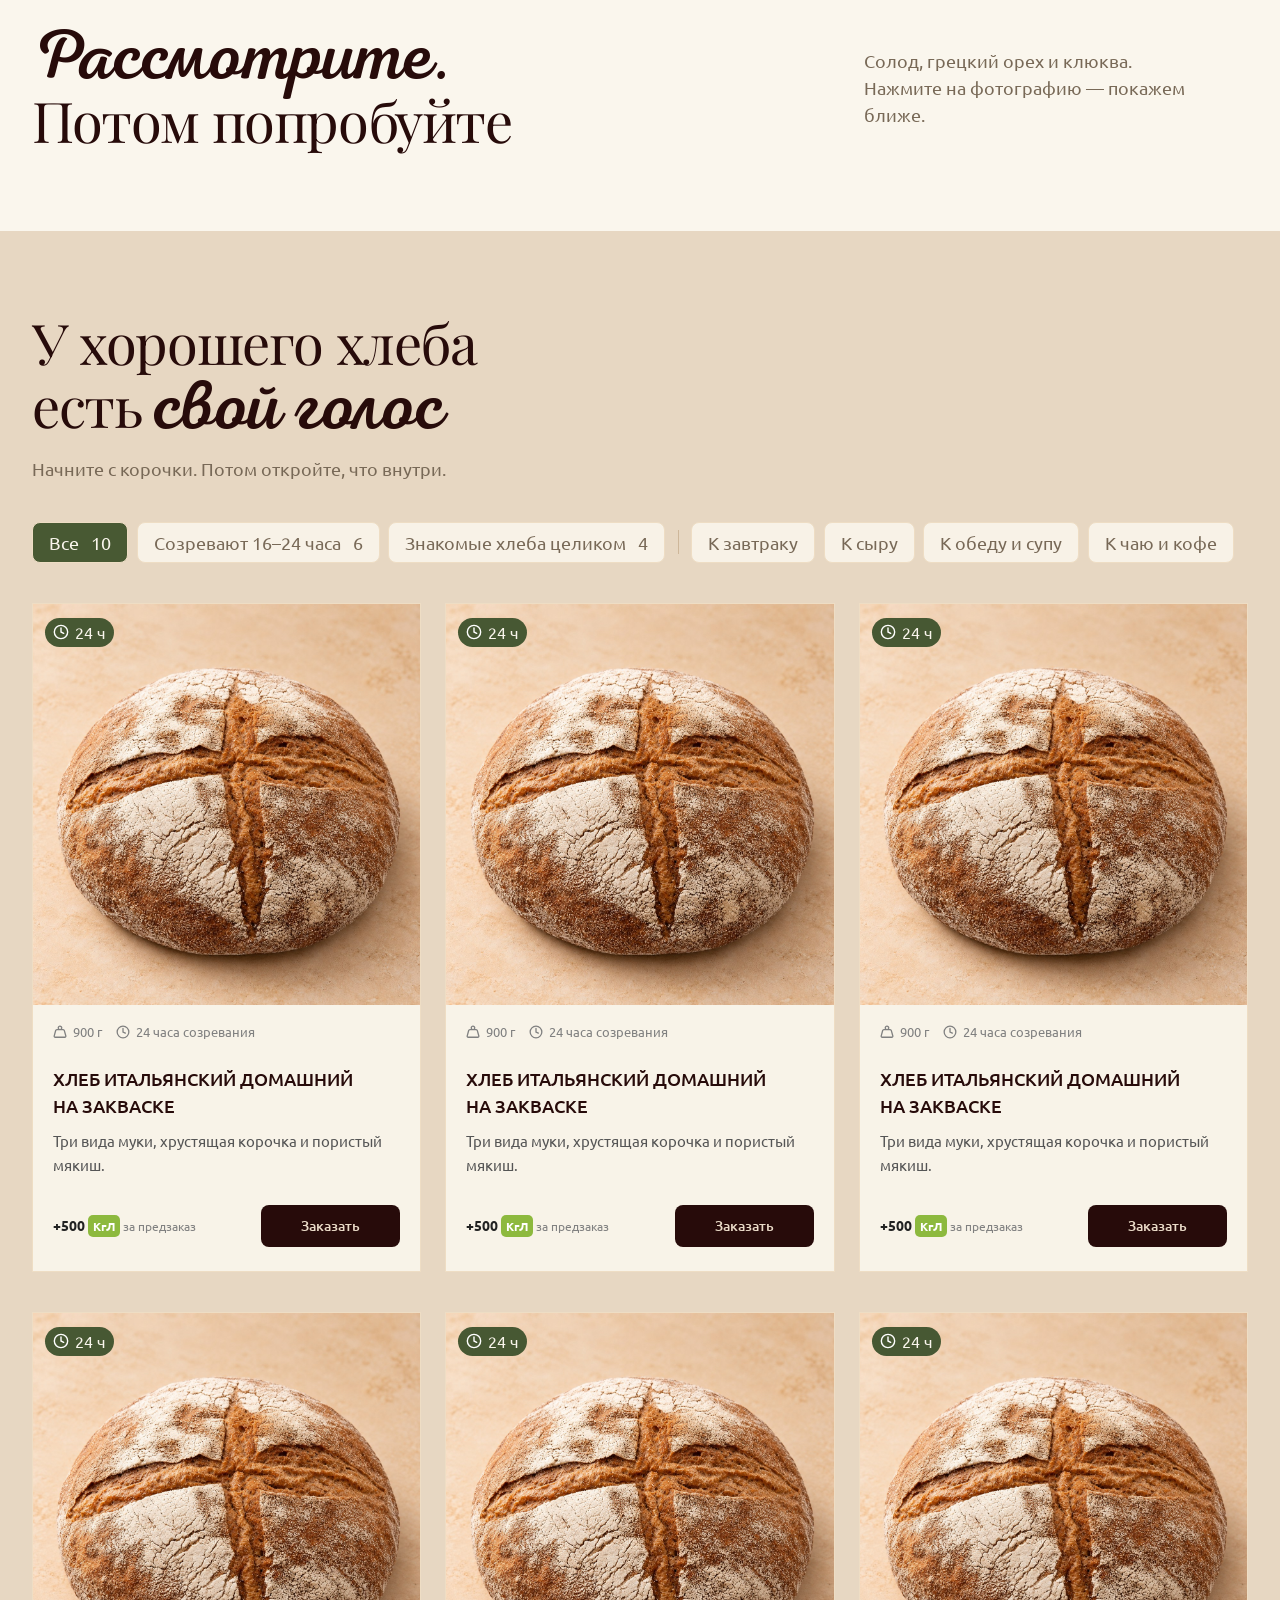
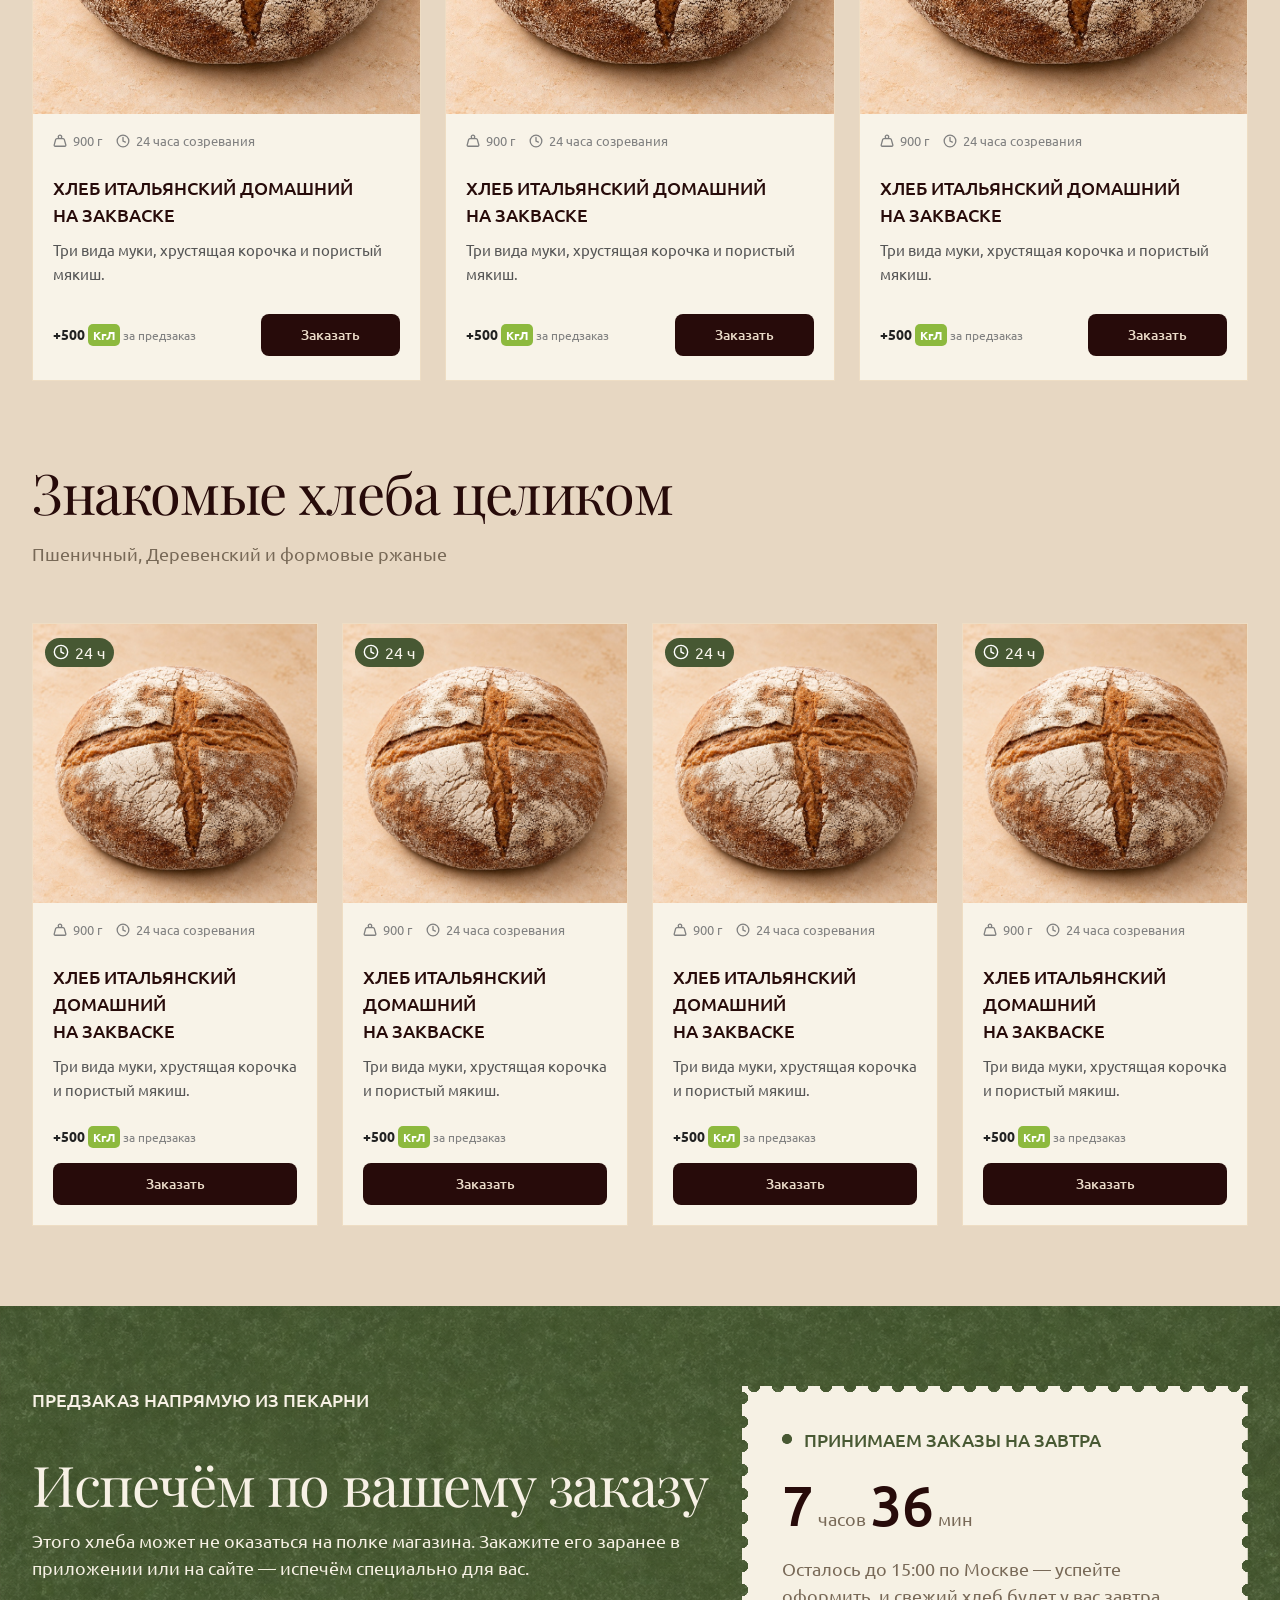
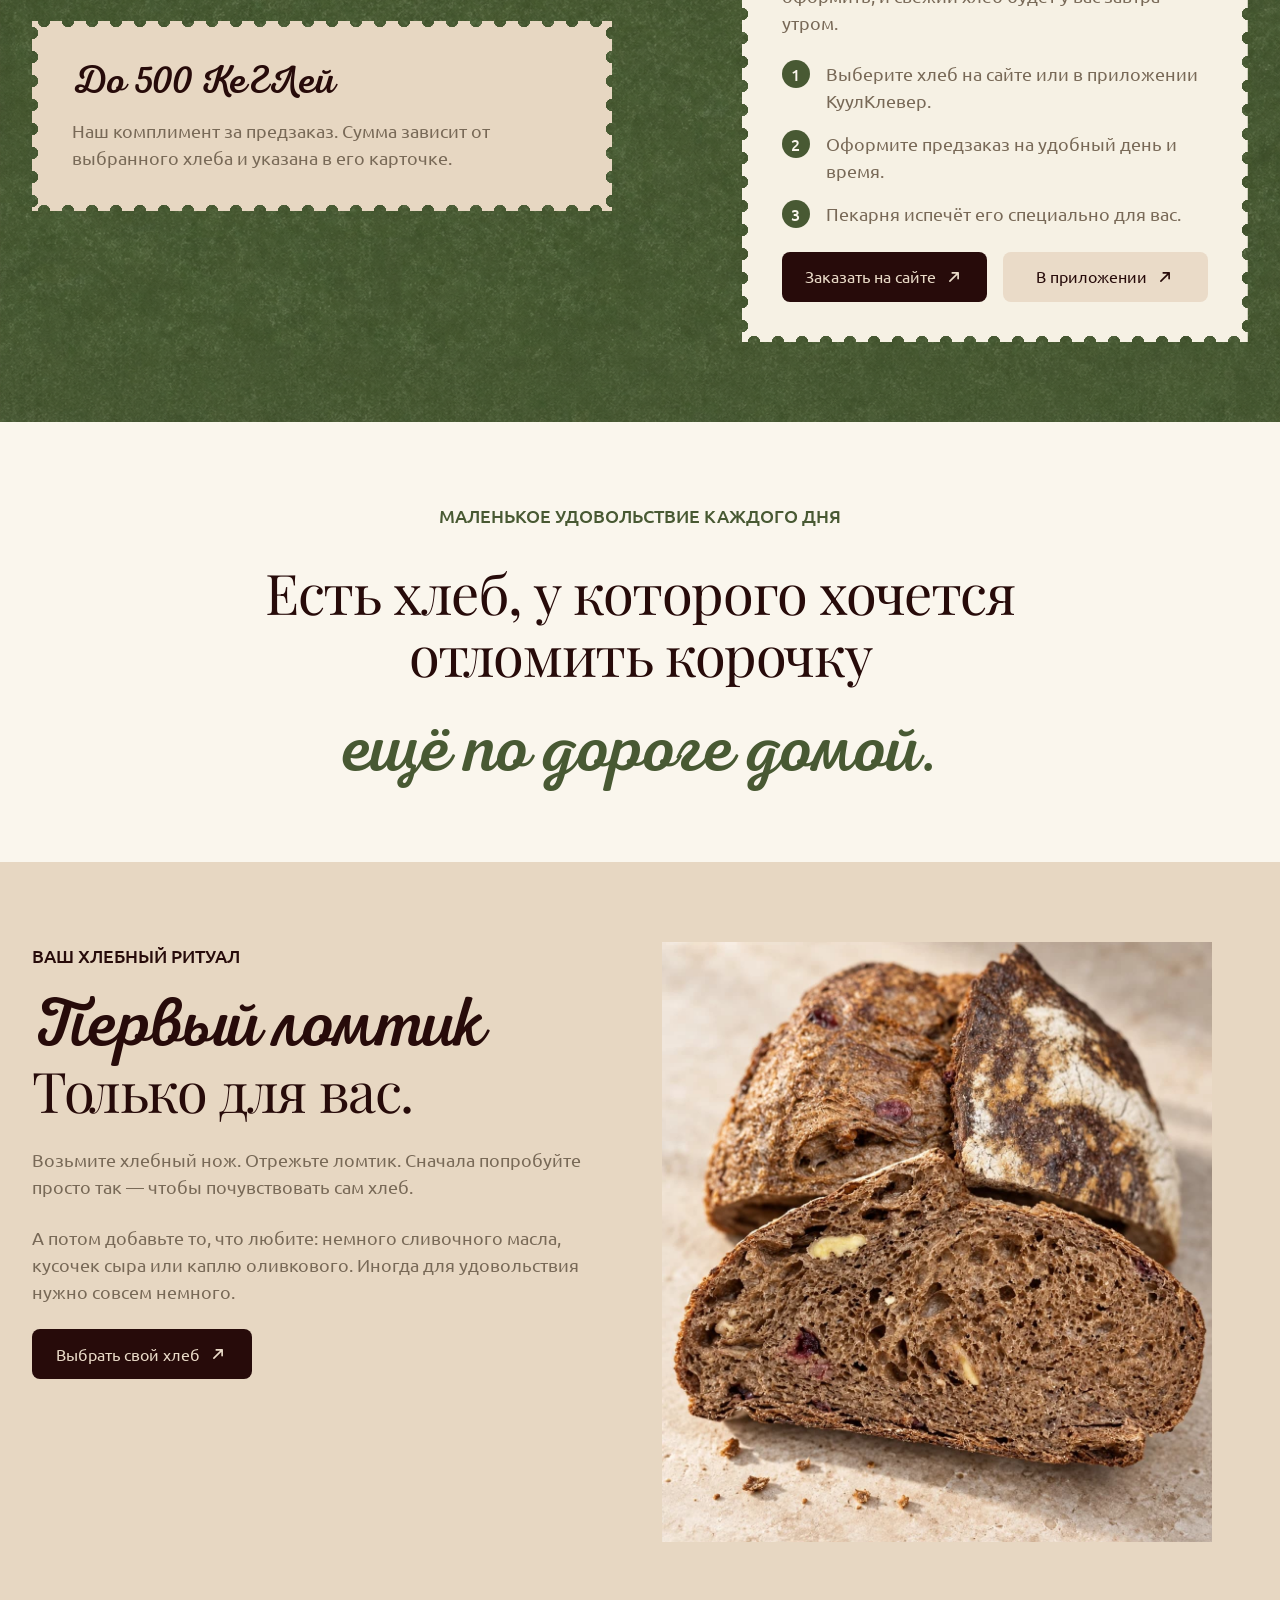
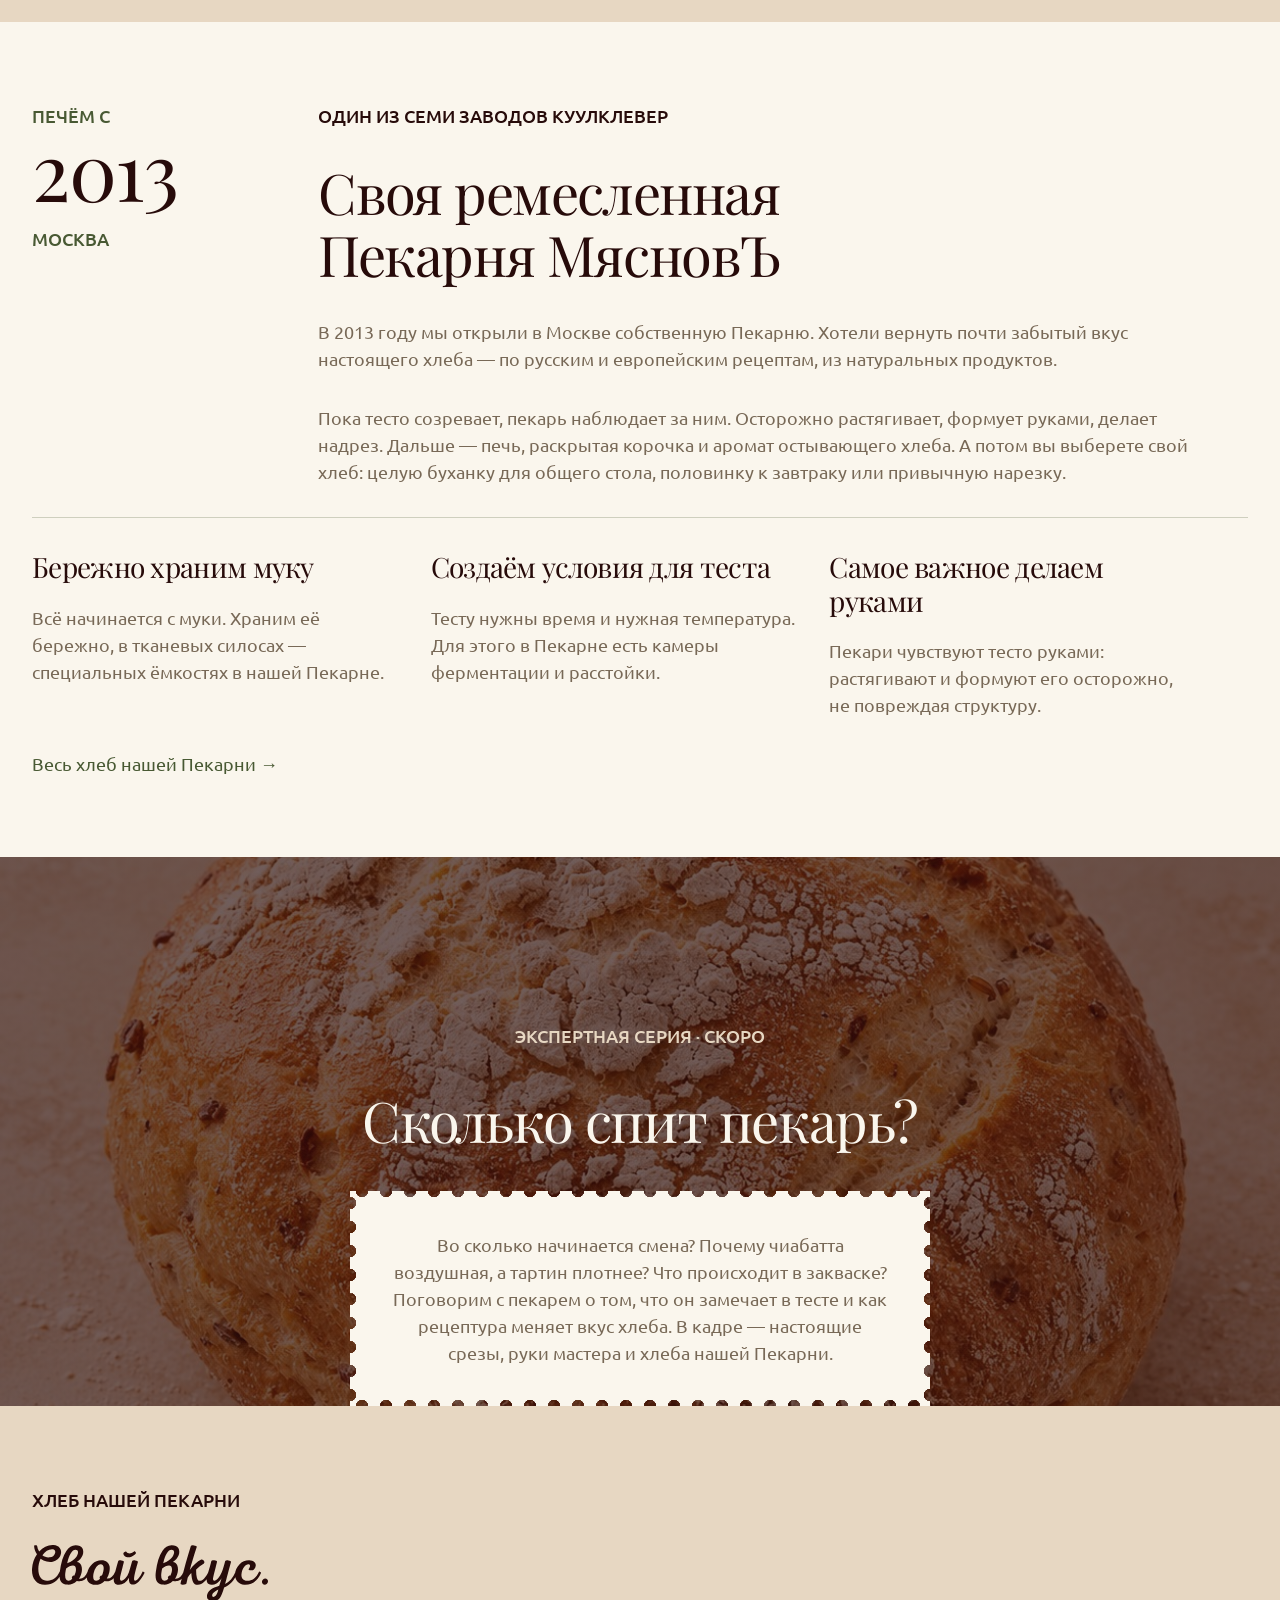
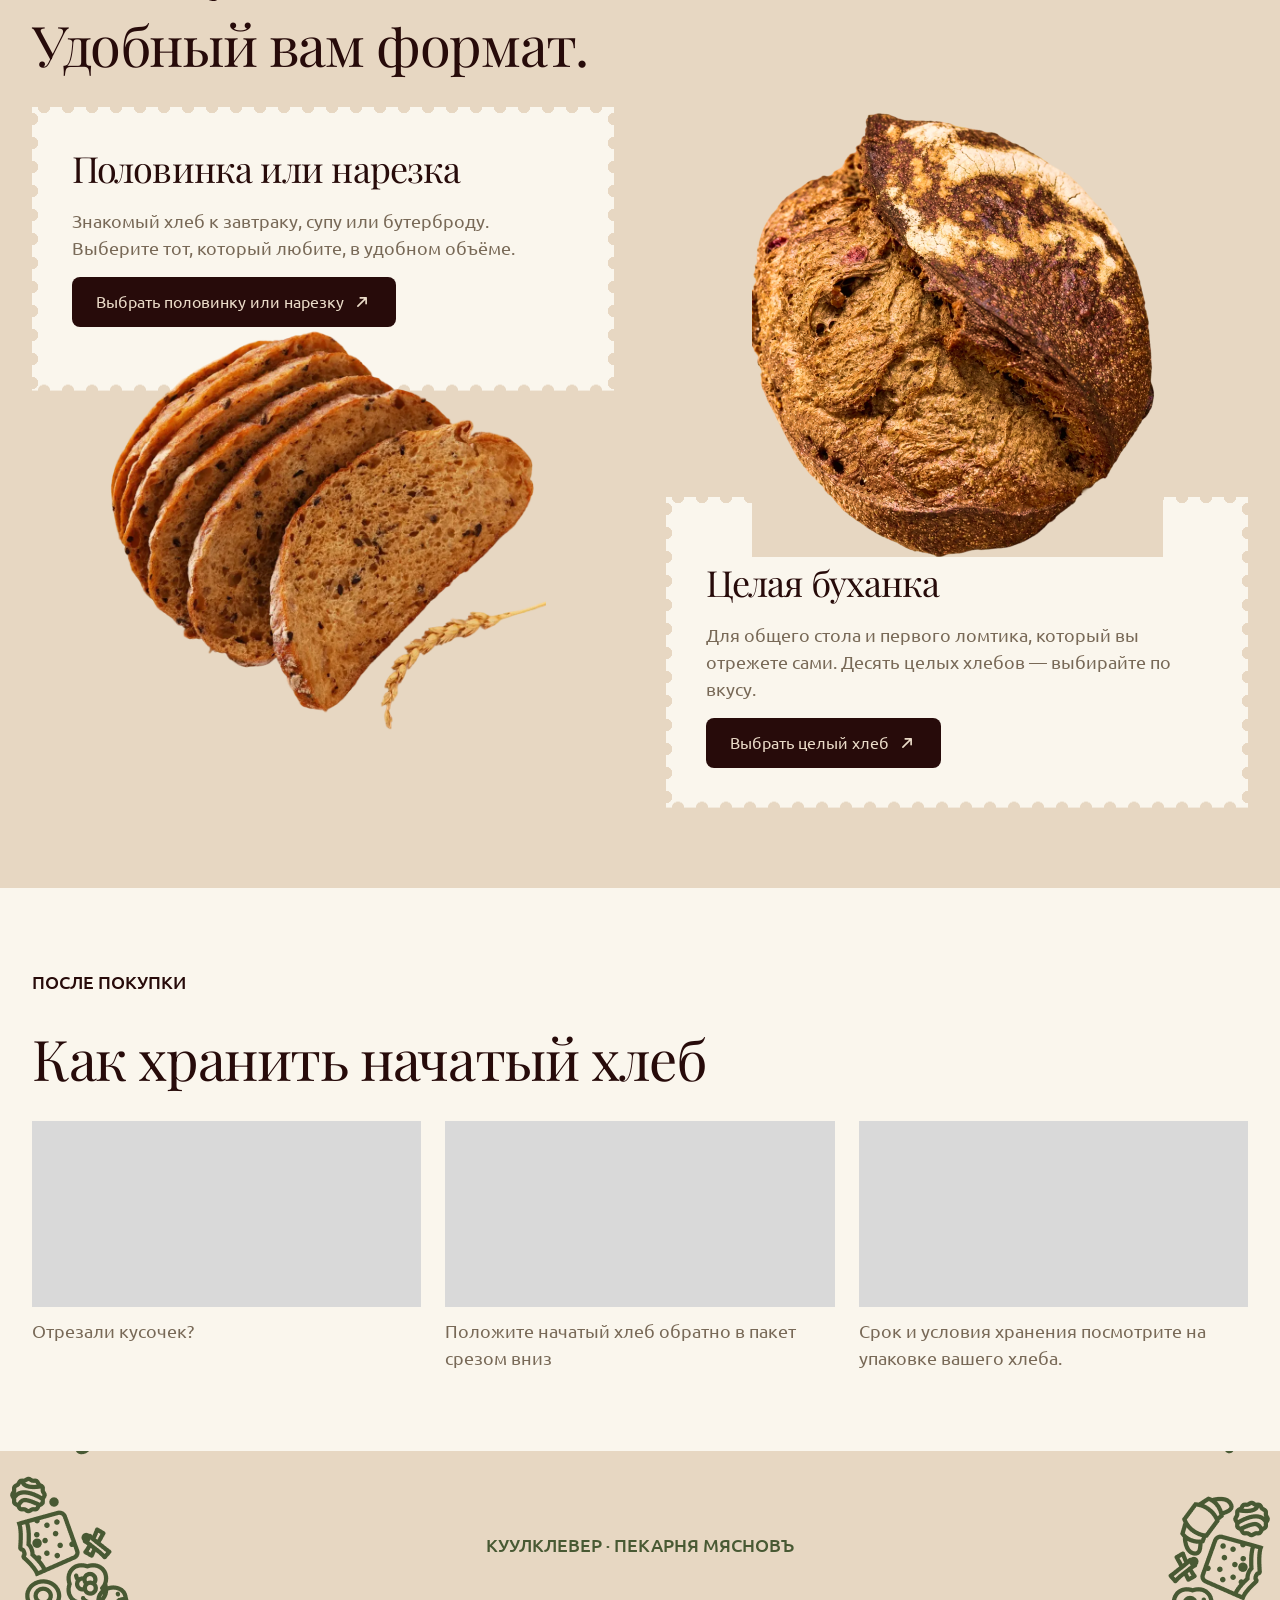
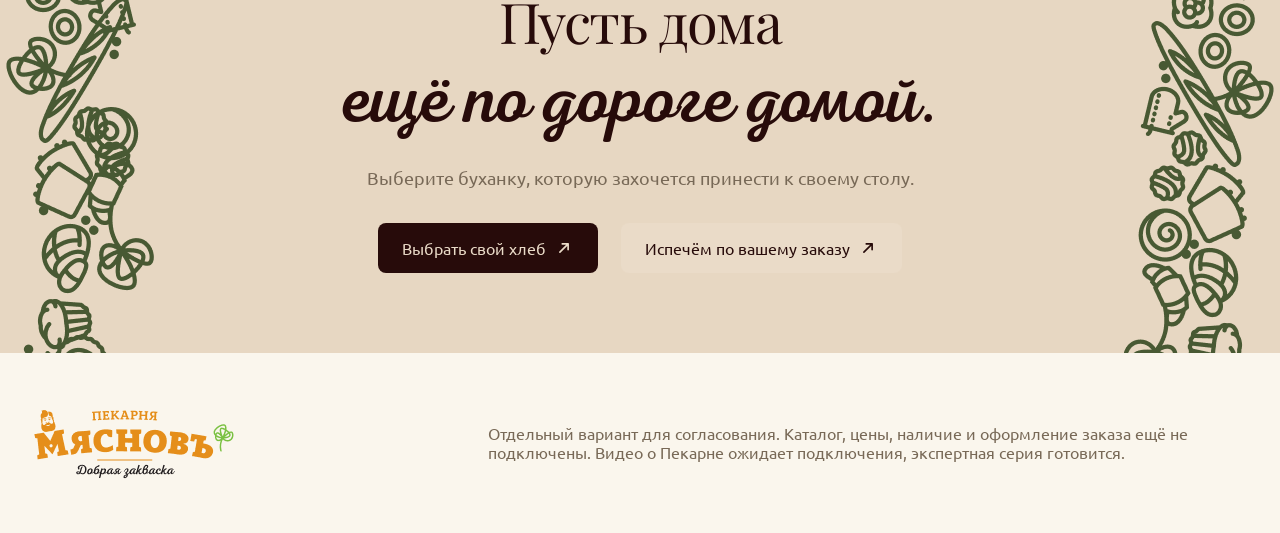
==== commit 8dee9ab0: "Add files via upload" ====
--- a/index.html
+++ b/index.html
@@ -1,5 +1,4 @@
-<!doctype html>
-<html lang="ru"><head><meta charset="utf-8"><meta name="viewport" content="width=device-width,initial-scale=1"><title>КуулКлевер — Ремесленный хлеб</title><meta name="description" content="Хлеб ремесленной пекарни МясновЪ. Живая закваска, долгое созревание и хрустящая корочка."><style>@font-face {
+<!doctype html><html lang="ru"><head><meta charset="utf-8"><meta name="viewport" content="width=device-width,initial-scale=1"><title>КуулКлевер — Ремесленный хлеб</title><meta name="description" content="Ремесленный хлеб Пекарни МясновЪ: живая закваска, долгое созревание и первый хруст корочки."><style>@font-face {
   font-family: 'Playfair Display';
   font-style: italic;
   font-weight: 600;
@@ -34,159 +33,49 @@
   font-display: swap;
   src: url(assets/4iCv6KVjbNBYlgoCxCvTtw.ttf) format('truetype');
 }
-
-:root{--cream:#faf6ed;--sand:#e7d7c2;--ink:#270b0a;--muted:#786957;--green:#485933}*{box-sizing:border-box}html{scroll-behavior:smooth}body{margin:0;background:var(--cream);color:var(--ink);font:18px/1.5 Ubuntu,Arial,sans-serif}button,a{-webkit-tap-highlight-color:transparent}button{font:inherit;cursor:pointer}button:focus-visible,a:focus-visible{outline:3px solid #8db93e;outline-offset:5px}a{color:inherit;text-decoration:none}h1,h2,h3,p{margin:0}h1,h2{font-family:'Playfair Display',Georgia,serif;font-weight:400;letter-spacing:-.025em;line-height:1.12}h2{font-size:clamp(32px,3.46vw,56px)}em{font-family:Georgia,serif;font-weight:bold}p{color:var(--muted)}.eyebrow{font-size:18px;text-transform:uppercase;color:var(--ink);margin-bottom:56px}.wrap{width:73%;max-width:1180px;margin:auto}.sand{background:var(--sand)}.btn{border:0;border-radius:8px;padding:15px 25px;background:var(--ink);color:var(--cream);font-size:16px;display:inline-flex;align-items:center;justify-content:center;gap:12px;min-height:50px}.btn img{width:20px;height:20px}.btn.light{background:#eadbc8;color:var(--ink)}.hero{height:46.73vw;max-height:757px;min-height:560px;position:relative;overflow:hidden;background:#465832 url('assets/4a512.png') center/cover;color:#e9dac5}.hero-photo{position:absolute;left:41.91%;top:0;width:79.63%;height:100%;overflow:hidden}.hero-photo img{position:absolute;width:157.37%;height:268.42%;max-width:none;left:-65.48%;top:-106.96%}.hero-copy{position:absolute;left:6.73%;top:16%;width:29%}.hero .eyebrow{color:inherit;margin-bottom:32px;font-size:clamp(12px,1.12vw,18px);white-space:nowrap}.hero h1{font-size:clamp(48px,4.94vw,80px);line-height:.93}.hero h1 em{display:block;font-size:1.2em;margin-top:15px}.hero-actions{margin-top:90px;display:grid;gap:23px;width:266px}.stamp{padding:36px 44px;background:var(--sand);mask:radial-gradient(circle at 10px 0,transparent 8px,#000 8.5px) -10px 0/26px 100%,radial-gradient(circle at 0 10px,transparent 8px,#000 8.5px) 0 -10px/100% 26px;mask-composite:intersect}.hero-note{position:absolute;left:31%;bottom:6%;width:24%;min-height:160px;padding:38px 48px;background:url('assets/dedf9.svg') center/100% 100% no-repeat;font-size:18px}.story{min-height:46.73vw;display:flex;align-items:center;padding:79px 0}.split{display:grid;grid-template-columns:46.6% 49.8%;gap:11.7%;align-items:center}.photo{position:relative;aspect-ratio:550/600}.photo .base{position:absolute;width:100%;height:114.47%;top:-7.24%;object-fit:cover}.photo{overflow:visible}.photo-inner{height:100%;overflow:hidden;position:relative}.photo .overlay{position:absolute;inset:0;width:100%;height:100%;object-fit:cover}.seal{position:absolute;left:-6%;bottom:-4%;width:24.4%}.text h2{margin-bottom:32px}.text p+p{margin-top:25px}.mature{min-height:46.73vw;display:flex;align-items:center;padding:80px 0}.mature .split{grid-template-columns:50% 40%;gap:18%}.ticket{padding:50px 46px;background-color:var(--sand);text-align:center}.dial{width:210px;height:210px;border:13px solid #cdb597;border-top-color:var(--green);border-right-color:var(--green);border-bottom-color:var(--green);border-radius:50%;margin:0 auto 30px;display:grid;align-content:center}.dial strong{font:56px/1 Georgia;color:var(--ink)}.dial span{font-size:16px}.ticket h3{font:italic bold 30px Georgia;margin-bottom:24px}.tabs{display:flex;background:#cbb697;border-radius:8px;overflow:hidden;margin-bottom:35px}.tabs button{flex:1;background:none;border:0;color:#fff9ee;padding:12px}.tabs button[aria-selected=true]{background:var(--green)}.ticket p{text-align:left;font-size:16px;border-bottom:1px solid #cdbba5;padding:12px 0}.ticket p span{float:right}.process{position:relative}.process .split{gap:11.7%}.bubbles{position:absolute;left:52%;top:38%;width:32px;height:200px}.process .eyebrow{margin-bottom:56px}.note{position:relative;margin-top:56px;background:url('assets/70dac.png') center/100% 100% no-repeat;padding:32px 44px}.note h3{font:italic bold 36px Georgia;margin-bottom:20px}.note p{font-size:18px}.film{height:32.72vw;min-height:420px;position:relative;overflow:hidden;text-align:center;color:var(--cream);display:grid;place-items:center}.film-bg{position:absolute;inset:0;overflow:hidden}.film-bg .base{position:absolute;width:100%;height:381.94%;top:-140.97%;left:0}.film-bg .overlay{width:100%;height:100%;object-fit:cover;position:absolute;inset:0}.film-bg:after{content:'';position:absolute;inset:0;background:#472b1a80}.film-content{position:relative;transform:translateY(35px)}.play{background:transparent;border:0;padding:0;margin-bottom:24px}.play img{width:78px;height:79px}.film h2{font-size:65px}.film .hero-note{position:relative;width:389px;left:auto;bottom:auto;margin:24px auto 0;text-align:left;background-image:url('assets/7ae1f.svg')}.inspect{padding:88px 0 74px}.loaf-button{display:block;position:relative;overflow:hidden;width:411px;aspect-ratio:411/450;margin:auto;border:0;padding:0;background:none;cursor:zoom-in}.loaf-button img{position:absolute;width:112.63%;height:128.66%;left:-6.35%;top:-14.33%;transition:transform .4s}.loaf-button:hover img{transform:scale(1.05)}.inspect-caption{display:flex;align-items:end;justify-content:space-between;margin-top:32px}.inspect-caption p{max-width:384px}.catalog{padding:76px 0}.catalog h2{margin-bottom:24px}.catalog-intro{margin-bottom:28px}.filters{display:flex;gap:8px;flex-wrap:wrap;margin-bottom:40px}.filters button{font-size:14px;border:1px solid #eeddc4;border-radius:8px;background:#f8f2e7;padding:10px 16px;color:#555}.filters button[aria-pressed=true]{background:var(--green);color:var(--cream)}.filters small{opacity:.6;margin-left:8px}.grid{display:grid;grid-template-columns:repeat(3,minmax(0,1fr));gap:30px 24px}.card{background:#f8f3e8;border:1px solid #eeddc4;min-width:0}.product-photo{position:relative;aspect-ratio:1/1.06;overflow:hidden}.product-photo>img{width:100%;height:100%;object-fit:cover}.badge{position:absolute;left:12px;top:12px;background:var(--green);color:#fff;font-size:12px;padding:5px 9px;border-radius:20px;display:flex;align-items:center;gap:5px}.badge img{width:13px;height:13px}.card-body{padding:18px 20px 20px}.meta{display:flex;gap:14px;color:#808080;font-size:13px;margin-bottom:24px}.meta span{display:flex;gap:6px;align-items:center}.meta img{width:14px;height:14px}.card h3{font:500 18px/1.5 Ubuntu,Arial,sans-serif;text-transform:uppercase;margin-bottom:10px}.card p{font-size:15px;line-height:24px;color:#555}.order-row{display:flex;align-items:center;justify-content:space-between;gap:6px;margin-top:24px}.bonus{font-size:12px;color:#808080;white-space:nowrap}.bonus b{color:#222;font-size:14px}.bonus i{font-style:normal;background:#8db93e;border-radius:5px;padding:3px;color:white}.order-row .btn{font-size:14px;padding:12px 22px;min-height:42px}.familiar{padding-top:76px}.familiar .grid{grid-template-columns:repeat(4,minmax(0,1fr));margin-top:60px}.familiar .order-row{flex-wrap:wrap}.familiar .btn{width:100%;margin-top:6px}.familiar .card h3{font-size:16px}.familiar .meta{flex-wrap:wrap;gap:2px}.card[hidden],section[hidden]{display:none}dialog{border:0;border-radius:12px;background:var(--cream);color:var(--ink);padding:40px;max-width:min(92vw,680px)}dialog::backdrop{background:#160c08b8;backdrop-filter:blur(5px)}dialog h2{font-size:34px;margin:0 30px 24px 0}dialog p{margin-bottom:20px}dialog .close{position:absolute;right:15px;top:10px;background:none;border:0;font-size:30px}dialog img.zoom{width:min(70vw,411px);display:block;margin:auto}#status{margin-top:15px;font-size:14px}@media(min-width:1621px){.story,.mature{min-height:757px}.hero{height:757px}.film{height:530px}}@media(max-width:1200px){body{font-size:16px}.hero-actions{margin-top:50px}.hero-note{font-size:14px;padding:30px;min-height:140px}.eyebrow{font-size:14px;margin-bottom:30px}.story,.mature{padding:60px 0}.dial{width:150px;height:150px}.ticket{padding:35px 25px}.ticket h3{font-size:24px}.note{padding:30px;margin-top:30px}.note p{font-size:15px}.note h3{font-size:28px}.film h2{font-size:48px}.order-row{flex-wrap:wrap}.card h3{font-size:15px}.wrap{width:82%}.split{gap:8%;grid-template-columns:46% 46%}.bubbles{display:none}.mature .split{gap:10%;grid-template-columns:50% 40%}.hero{min-height:530px}}@media(max-width:700px){.hero{min-height:800px;height:auto}.hero-copy{left:7%;top:50px;width:86%}.hero h1{font-size:58px;max-width:320px}.hero .eyebrow{font-size:11px}.hero-photo{left:25%;top:400px;width:100%;height:400px}.hero-actions{margin-top:28px;gap:12px;width:245px}.hero-note{left:7%;bottom:25px;width:210px;font-size:13px}.wrap{width:86%}.split,.mature .split{grid-template-columns:1fr;gap:45px}.story,.mature{padding:50px 0;min-height:auto}.photo{width:85%;margin:auto}.text .eyebrow{margin-bottom:25px}.mature .ticket{max-width:400px;width:100%;margin:auto}.process .text{margin-top:0}.note{margin-top:30px}.film{min-height:480px}.film h2{font-size:40px}.film .hero-note{width:300px;padding:30px 40px}.film-content{transform:none}.play img{width:60px;height:61px}.inspect{padding:45px 0}.loaf-button{width:min(80vw,350px)}.inspect-caption{display:block}.inspect-caption p{margin-top:25px}.catalog{padding:45px 0}.grid{grid-template-columns:repeat(2,minmax(0,1fr));gap:15px}.card-body{padding:12px}.meta{font-size:10px;gap:5px;flex-wrap:wrap;margin-bottom:15px}.card h3{font-size:12px}.card p{font-size:12px;line-height:1.6}.bonus{font-size:10px}.order-row .btn{width:100%;font-size:12px}.familiar{padding-top:50px}.familiar .grid{grid-template-columns:repeat(2,minmax(0,1fr));margin-top:30px}.familiar .card h3{font-size:12px}.filters{gap:6px;margin-bottom:25px}.filters button{font-size:12px;padding:8px 10px}h2{font-size:34px}.eyebrow{font-size:12px}.ticket p{font-size:14px}dialog{padding:30px 22px}}@media(prefers-reduced-motion:reduce){html{scroll-behavior:auto}*{transition:none!important}}
-
-/* Hero media keep their original aspect ratios at every viewport width. */
-.hero-photo img{height:auto;aspect-ratio:1 / 1;object-fit:contain}
-.hero .hero-note{width:389px;height:auto;min-height:0;aspect-ratio:389 / 194;padding:43px 56px;font-size:18px;line-height:27px;background-size:contain;box-sizing:border-box}
-.hero-actions{width:266px;max-width:none}
-.hero-actions .btn{width:266px;height:50px;min-height:50px;padding:12px 16px;white-space:nowrap;flex-shrink:0;font-size:16px}
-.hero-actions .btn img{flex:none;object-fit:contain}
-@media(max-width:1200px){.hero .hero-note{width:300px;padding:33px 43px;font-size:14px;line-height:20px}}
-@media(max-width:700px){.hero .hero-note{width:260px;padding:27px 36px;font-size:13px;line-height:18px}.hero-actions,.hero-actions .btn{width:266px}.hero-photo img{height:auto}}
-/* Three production stages share one pinned scene. */
-.process{display:block;padding:0;min-height:0}
-.process-stage{position:relative;padding:64px 0;display:flex;align-items:center;background:var(--sand)}
-.process.is-pinned{height:var(--process-height)}
-.process.is-pinned .process-stage{position:sticky;top:0;height:100svh;padding:32px 0}
-.process-layout{width:min(86%,1274px);margin:auto;display:grid;grid-template-columns:minmax(0,550fr) 32px minmax(0,588fr);gap:clamp(20px,3.2vw,52px);align-items:center}
-.process .photo{width:100%;max-height:600px;aspect-ratio:550/600}
-.process-nav{position:relative;width:32px;height:200px;align-self:center}
-.process-nav>img{display:block;width:32px;height:200px;object-fit:contain}
-.process-nav button{position:absolute;left:-8px;width:48px;height:48px;padding:0;border:0;border-radius:50%;background:transparent}
-.process-nav button:nth-of-type(1){top:-12px}.process-nav button:nth-of-type(2){top:76px}.process-nav button:nth-of-type(3){top:164px}
-.process-panels{display:grid;align-items:center;min-width:0}
-.process-panel{grid-area:1 / 1;opacity:0;visibility:hidden;transform:translateY(16px);transition:opacity .35s ease,transform .35s ease,visibility .35s}
-.process-panel.is-active{opacity:1;visibility:visible;transform:none}
-.process .eyebrow{margin-bottom:clamp(24px,3.45vw,56px)}
-.process .note{margin-top:clamp(24px,3.45vw,56px);aspect-ratio:588/231;min-height:231px;display:flex;flex-direction:column;justify-content:center;padding:32px 44px}
-.process .note h3{font-size:clamp(26px,2.47vw,40px)}
-.process .note p{font-size:18px;line-height:27px}
-.process.is-linear .process-panels{gap:48px}.process.is-linear .process-panel{grid-area:auto;opacity:1;visibility:visible;transform:none}.process.is-linear .process-nav{display:none}.process.is-linear .process-layout{grid-template-columns:minmax(0,550fr) minmax(0,588fr);align-items:start}
-@media(max-width:1200px){.process-stage{padding:48px 0}.process .note{padding:26px 32px;min-height:200px}.process .note p{font-size:15px;line-height:22px}.process .note h3{margin-bottom:14px}.process-layout{gap:24px}}
-@media(max-width:700px){.process-layout{width:86%;grid-template-columns:24px minmax(0,1fr);gap:16px}.process .photo{grid-column:1 / -1;width:auto;height:24svh;max-width:100%;max-height:260px;justify-self:center;margin:0;aspect-ratio:550/600}.process-nav{width:24px;height:200px}.process-nav>img{width:24px;height:200px}.process-nav button{left:-12px}.process .eyebrow{margin-bottom:14px}.process .text h2{font-size:32px;margin-bottom:16px}.process .text p{font-size:14px;line-height:21px}.process .note{margin-top:20px;padding:24px 28px;min-height:180px;aspect-ratio:auto;background-size:100% 100%}.process .note h3{font-size:24px;margin-bottom:12px}.process .note p{font-size:13px;line-height:19px}.process.is-pinned .process-stage{padding:20px 0}.process.is-linear .process-layout{grid-template-columns:1fr}.process.is-linear .process-panels{grid-column:1 / -1}.process.is-linear .photo{height:auto;width:75%}}
-@media(prefers-reduced-motion:reduce){.process-panel{transition:none;transform:none}}
-
-/* Exact typography from Figma frame 6:3964 (1620px artboard). */
 @font-face{font-family:'Nexa Script';src:url('[data-uri]') format('woff');font-weight:400;font-style:normal;font-display:swap}
-:root{--type-body:'Ubuntu',sans-serif;--type-display:'Playfair Display',serif;--type-script:'Nexa Script';--type-editorial:Georgia,serif}
-body{font-family:var(--type-body);font-size:18px;line-height:27px;font-synthesis:none}
-h1,h2,h3,p,button,a{font-synthesis:none}
-h1,h2{font-family:var(--type-display);font-weight:400;font-style:normal}
-h2,.process .text h2{font-size:56px;line-height:62.72px;letter-spacing:-1.4px}
-em{font-family:var(--type-script);font-weight:400;font-style:normal;font-size:inherit;line-height:inherit;letter-spacing:inherit}
-.eyebrow,.hero .eyebrow,.process .eyebrow,.text .eyebrow{font-family:var(--type-body);font-size:18px;line-height:27px;font-weight:500;letter-spacing:0}
-.hero h1{font-family:var(--type-display);font-size:80px;line-height:62.72px;letter-spacing:-2px;font-weight:400}
-.hero h1 em{display:inline;font-family:var(--type-script);font-size:96px;line-height:62.72px;letter-spacing:-2.4px;margin:0}
-.hero .hero-note,.film .hero-note{font-family:var(--type-body);font-weight:400;font-size:18px;line-height:27px;letter-spacing:0}
-.hero-actions .btn{font-family:var(--type-body);font-size:16px;line-height:22.4px;font-weight:400}
-.story .text>p:not(.eyebrow),.process .text>p:not(.eyebrow),.process .note p,.inspect-caption p,.catalog-intro,.familiar>p{font-family:var(--type-body);font-weight:400;font-size:18px;line-height:27px}
-.mature .text>p:not(.eyebrow),.dial span,.ticket p{font-family:Arial,sans-serif;font-weight:400;font-size:16px;line-height:30.4px;color:#6d594c}
-.dial strong{font-family:var(--type-body);font-weight:500;font-size:56px;line-height:56px}
-.ticket h3{font-family:var(--type-script);font-size:32px;line-height:62.72px;letter-spacing:-.8px;font-weight:400;font-style:normal}
-.tabs button{font-family:var(--type-body);font-size:18px;line-height:27px;font-weight:400}
-.note h3,.process .note h3{font-family:var(--type-script);font-weight:400;font-style:normal;font-size:40px;line-height:40px;letter-spacing:-1px}
-.film h2{font-family:var(--type-editorial);font-weight:400;font-size:65px;line-height:70.2px;letter-spacing:-1.5px}
-.inspect-caption h2,.catalog h2,.familiar h2{font-family:var(--type-editorial);font-size:56px;line-height:62.72px;letter-spacing:-1.4px;font-weight:400}
-.filters button,.filters small{font-family:var(--type-body);font-weight:400;font-size:18px;line-height:27px;letter-spacing:0}
-.filters button{height:41px;padding:6px 16px;white-space:nowrap}
-.card h3,.familiar .card h3{font-family:var(--type-body);font-size:18px;line-height:27px;font-weight:500;letter-spacing:0}
-.card p{font-family:var(--type-body);font-size:15px;line-height:24px;font-weight:400}
-.meta,.familiar .meta{font-family:var(--type-body);font-size:13px;line-height:18px;font-weight:400}
-.badge{font-family:var(--type-body);font-size:12px;line-height:normal;font-weight:500}
-.familiar .badge{font-size:16px;line-height:27px;font-weight:400}
-.bonus{font-family:var(--type-body);font-size:12px;line-height:normal;font-weight:400}
-.bonus b{font-size:14px;font-weight:700}.bonus i{font-size:12px;font-weight:700}
-.order-row .btn,.familiar .btn{font-family:var(--type-body);font-size:14px;line-height:14px;font-weight:500}
-/* Reflow layout at narrow widths while retaining the supplied type sizes. */
-@media(max-width:1200px){.filters{row-gap:12px}.card .meta{flex-wrap:wrap}.card h3{overflow-wrap:anywhere}.hero .hero-note{width:389px;padding:43px 56px}.hero-copy{width:453px;max-width:86%}.hero-photo{left:47%}.hero-actions{margin-top:64px}}
-@media(max-width:700px){.hero{min-height:1020px}.hero h1{max-width:453px}.hero-copy{top:48px}.hero .eyebrow{white-space:normal}.hero-photo{top:580px;left:25%;height:440px}.hero .hero-note{width:min(389px,86%);aspect-ratio:auto;min-height:194px;height:auto;background-size:100% 100%;padding:36px 40px}.hero-actions{margin-top:64px}.grid,.familiar .grid{grid-template-columns:1fr}.process-layout{grid-template-columns:1fr}.process-nav{display:none}.process-panels{grid-column:1 / -1}.process .photo{width:75%;height:auto}.process .note,.note{padding:32px 36px;min-height:231px;height:auto;aspect-ratio:auto}.process .eyebrow{margin-bottom:32px}.process .text h2{margin-bottom:32px}.process .note h3{margin-bottom:24px}.film{min-height:640px}.film .hero-note{width:min(389px,86vw);padding:36px 40px;min-height:194px}.film h2{overflow-wrap:anywhere}.inspect-caption h2,.catalog h2,.mature h2,.process h2{overflow-wrap:anywhere}.ticket{padding:36px 28px}}
-
-
-/* A single mixed-font text flow, matching Figma node 6:4663. */
-.hero .hero-copy{width:453px;max-width:86%}
-.hero h1.hero-title{display:block;width:453px;max-width:100%;margin:0;padding:0;font-size:0;line-height:0;font-weight:400;letter-spacing:-2px;white-space:normal;word-break:normal;overflow-wrap:anywhere}
-.hero-title-main{display:inline;font-family:'Playfair Display',serif;font-size:80px;line-height:62.72px;letter-spacing:-2px;font-weight:400;font-style:normal}
-.hero-title-script{display:inline;font-family:'Nexa Script';font-size:96px;line-height:62.72px;letter-spacing:-2.4px;font-weight:400;font-style:normal}
-
-.hero-title .keep-comma{white-space:nowrap;overflow-wrap:normal;word-break:normal}
-/* Give the first word enough room without changing type size. */
-.hero .hero-copy{width:540px;max-width:86%}
-.hero h1.hero-title{width:540px;max-width:100%;overflow-wrap:normal;word-break:normal}
-@media(max-width:700px){.hero .hero-copy{width:540px;max-width:86%}.hero h1.hero-title{width:540px;max-width:100%}.hero-title .keep-comma{white-space:normal;overflow-wrap:anywhere}.hero-title-main{overflow-wrap:anywhere}}
-</style></head><body>
-<main><section class="hero"><div class="hero-photo"><img src="assets/06448.png" alt="Ремесленный хлеб с грецким орехом и клюквой"></div><div class="hero-copy"><p class="eyebrow">Хлеб ремесленной пекарни МясновЪ</p><h1 class="hero-title"><span class="hero-title-main"><span class="keep-comma">Послушайте,</span> как поёт </span><span class="hero-title-script">хлеб</span></h1><div class="hero-actions"><a class="btn" href="#catalog">Выбрать свой хлеб <img src="assets/33840.svg" alt=""></a><a class="btn light" href="#catalog">Испечём по вашему заказу <img src="assets/78745.svg" alt=""></a></div></div><p class="hero-note">Тихо потрескивает корочка.<br>В воздухе — аромат выпечки.<br>Хочется отломить краешек, ещё не дойдя до дома.</p></section>
-<section class="story sand"><div class="wrap split"><div class="photo"><div class="photo-inner"><img class="base" src="assets/f1c16.png" alt=""><img class="overlay" src="assets/4b641.png" alt="Мучная корочка и раскрытый надрез хлеба"></div><img class="seal" src="assets/b7c71.png" alt="Ремесленная пекарня"></div><div class="text"><p class="eyebrow">Хлеб — целое удовольствие!</p><h2><em>Любовь</em> начинается<br>с корочки.</h2><p>Золотистые края. Мучные трещинки. Раскрывшийся надрез — у каждой буханки свой.</p><p>Поверните хлеб в руках. Впереди ещё первый хруст под ножом и знакомство с мякишем. Но самый вкусный краешек можно отломить уже сейчас.</p></div></div></section>
-<section class="mature"><div class="wrap split"><div class="text"><p class="eyebrow">Искусство настоящего хлеба</p><h2>Пока хлеб созревает,<br>рождается <em>вкус</em></h2><p>В закваске начинается жизнь теста. Пекарь помогает ему раскрыться. А печь завершает работу.</p></div><div class="ticket stamp"><div class="dial"><strong id="hours">16</strong><span>часов созревания</span></div><h3>Сколько созревает тесто</h3><div class="tabs" role="tablist" aria-label="Время созревания"><button role="tab" aria-selected="true" data-hours="16">16 ч</button><button role="tab" aria-selected="false" data-hours="18">18 ч</button><button role="tab" aria-selected="false" data-hours="24">24 ч</button></div><div id="mature-list"><p>Тартин Карельский солодовый<br>с грецким орехом и клюквой <span>450 г</span></p><p>Тартин Овсяный с яблоком и корицей <span>450 г</span></p></div></div></div></section>
-<section class="sand process" aria-label="Как мы печём хлеб"><div class="process-stage"><div class="process-layout"><div class="photo"><div class="photo-inner"><img class="base" src="assets/f1c16.png" alt=""><img class="overlay" src="assets/4b641.png" alt="Ремесленная буханка с раскрытым надрезом"></div></div><nav class="process-nav" aria-label="Этапы выпечки"><img alt="" src="[data-uri]" data-stage0="[data-uri]" data-stage1="[data-uri]" data-stage2="[data-uri]"><button type="button" data-process-step="0" aria-label="Шаг 1: Закваска"></button><button type="button" data-process-step="1" aria-label="Шаг 2: Брожение"></button><button type="button" data-process-step="2" aria-label="Шаг 3: Печь"></button></nav><div class="process-panels"><article class="text process-panel is-active" aria-labelledby="process-title-0"><p class="eyebrow">Шаг 1</p><h2 id="process-title-0">Закваска</h2><p>Мука и вода оживают благодаря работе дрожжей и молочнокислых бактерий. В тесте появляются пузырьки, развивается аромат.</p><aside class="note"><h3>Живая закваска</h3><p>В закваске работают дрожжи и молочнокислые бактерии. Дрожжи выделяют углекислый газ — так появляются пузырьки в тесте. Молочнокислые бактерии образуют кислоты, которые участвуют в формировании вкуса.</p></aside></article><article class="text process-panel" aria-labelledby="process-title-1"><p class="eyebrow">Шаг 2</p><h2 id="process-title-1">Брожение</h2><p>Пока тесто созревает, меняются его структура и вкус. Мастер наблюдает за ним и чувствует, когда пора двигаться дальше.</p><aside class="note"><h3>Руками пекаря</h3><p>Пекари вручную растягивают и формуют тесто, бережно сохраняя его структуру.</p></aside></article><article class="text process-panel" aria-labelledby="process-title-2"><p class="eyebrow">Шаг 3</p><h2 id="process-title-2">Печь</h2><p>Надрез раскрывается, поверхность становится корочкой. После выпечки она может тихо потрескивать при остывании. Так хлеб «поёт».<br><br>Целую буханку мы оставляем для вашего первого разреза; половинки и нарезка — для тех, кому удобнее такой формат.</p><aside class="note"><h3>От теста — к корочке</h3><p>В Пекарне МясновЪ установлены печи с каменным подом, близкие к старинным каменным печам. После выпечки хлеб остывает и отправляется в магазины.</p></aside></article></div></div></div></section>
-<section class="film"><div class="film-bg"><img class="base" src="assets/7152e.png" alt=""><img class="overlay" src="assets/37c5f.png" alt="Хлеб в разрезе крупным планом"></div><div class="film-content"><button class="play" id="play" aria-label="О видео «Как рождается наш хлеб»"><img src="assets/f2483.svg" alt=""></button><h2>Как рождается<br>наш хлеб</h2><p class="hero-note">Тихо потрескивает корочка.<br>В воздухе — аромат выпечки.<br>Хочется отломить краешек, ещё не дойдя до дома.</p></div></section>
-<section class="inspect"><div class="wrap"><button class="loaf-button" id="zoom" aria-label="Рассмотреть хлеб крупнее"><img src="assets/6994b.png" alt="Ремесленная буханка крупным планом"></button><div class="inspect-caption"><h2><em>Рассмотрите.</em><br>Потом попробуйте</h2><p>Солод, грецкий орех и клюква.<br>Нажмите на фотографию — покажем ближе.</p></div></div></section>
-<section class="catalog sand" id="catalog"><div class="wrap"><h2>У хорошего хлеба<br>есть <em>свой голос</em></h2><p class="catalog-intro">Начните с корочки. Потом откройте, что внутри.</p><div class="filters" aria-label="Фильтры хлеба"><button data-filter="all" aria-pressed="true">Все <small>10</small></button><button data-filter="slow" aria-pressed="false">Созревают 16–24 часа <small>6</small></button><button data-filter="classic" aria-pressed="false">Знакомые хлеба целиком <small>4</small></button><button data-filter="breakfast" aria-pressed="false">К завтраку</button><button data-filter="cheese" aria-pressed="false">К сыру</button><button data-filter="soup" aria-pressed="false">К обеду и супу</button><button data-filter="tea" aria-pressed="false">К чаю и кофе</button></div><div class="grid" id="slow-grid"></div><section class="familiar" id="familiar"><h2>Знакомые хлеба целиком</h2><p>Пшеничный, Деревенский и формовые ржаные</p><div class="grid" id="classic-grid"></div></section></div></section></main>
-<dialog id="modal"><button class="close" aria-label="Закрыть">×</button><div id="modal-body"></div></dialog>
-<script>
-const modal=document.getElementById('modal'),body=document.getElementById('modal-body');function show(html){body.innerHTML=html;modal.showModal()}modal.querySelector('.close').onclick=()=>modal.close();modal.addEventListener('click',e=>{if(e.target===modal){const r=modal.getBoundingClientRect();if(e.clientX<r.left||e.clientX>r.right||e.clientY<r.top||e.clientY>r.bottom)modal.close()}});document.getElementById('zoom').onclick=()=>show('<h2>Рассмотрите корочку</h2><img class="zoom" src="assets/6994b.png" alt="Ремесленный хлеб крупным планом">');document.getElementById('play').onclick=()=>show('<h2>Как рождается наш хлеб</h2><p>Видеоролик пока не добавлен. В исходном макете есть только обложка — для воспроизведения нужен видеофайл.</p>');
-const tags=['breakfast cheese','breakfast soup','cheese tea','soup','breakfast tea','cheese soup','breakfast','soup','cheese','tea'];for(let i=0;i<10;i++){let group=i<6?'slow':'classic';const card=document.createElement('article');card.className='card';card.dataset.tags=group+' '+tags[i];card.innerHTML=`<div class="product-photo"><img src="assets/0b6ed.png" alt="Хлеб Итальянский домашний на закваске" loading="lazy"><span class="badge"><img src="assets/700fe.svg" alt="">24 ч</span></div><div class="card-body"><div class="meta"><span><img src="assets/2d177.svg" alt="">900 г</span><span><img src="assets/c01c4.svg" alt="">24 часа созревания</span></div><h3>Хлеб Итальянский домашний<br>на закваске</h3><p>Три вида муки, хрустящая корочка и пористый мякиш.</p><div class="order-row"><span class="bonus"><b>+500</b> <i>КгЛ</i> за предзаказ</span><button class="btn order">Заказать</button></div></div>`;document.getElementById(group+'-grid').append(card)}
-document.querySelectorAll('.order').forEach(b=>b.onclick=()=>show('<h2>Хлеб Итальянский домашний на закваске</h2><p>900 г · 24 часа созревания</p><p>Это демонстрационная версия лендинга. Оформление заказа станет доступно после подключения каталога магазина.</p><button class="btn" id="back">Вернуться к выбору</button>'));body.addEventListener('click',e=>{if(e.target.id==='back')modal.close()});document.querySelectorAll('[data-filter]').forEach(b=>b.onclick=()=>{document.querySelectorAll('[data-filter]').forEach(x=>x.setAttribute('aria-pressed',String(x===b)));let f=b.dataset.filter;document.querySelectorAll('.card').forEach(c=>c.hidden=f!=='all'&&!c.dataset.tags.split(' ').includes(f));document.getElementById('familiar').hidden=![...document.querySelectorAll('#classic-grid .card')].some(c=>!c.hidden)});document.querySelectorAll('[data-hours]').forEach(b=>b.onclick=()=>{document.querySelectorAll('[data-hours]').forEach(x=>x.setAttribute('aria-selected',String(x===b)));document.getElementById('hours').textContent=b.dataset.hours;document.getElementById('mature-list').innerHTML=b.dataset.hours==='16'?'<p>Тартин Карельский солодовый<br>с грецким орехом и клюквой <span>450 г</span></p><p>Тартин Овсяный с яблоком и корицей <span>450 г</span></p>':'<p>Перечень хлебов с созреванием '+b.dataset.hours+' часов уточняется.</p>'});
-</script><script>
+:root{--cream:#faf6ed;--sand:#e7d7c2;--paper:#eadbc8;--ink:#270b0a;--muted:#786957;--green:#485933}*{box-sizing:border-box}html{scroll-behavior:smooth;scroll-padding-top:24px}body{margin:0;color:var(--ink);background:var(--cream);font:18px/27px Ubuntu,Arial,sans-serif;font-synthesis:none}h1,h2,h3,p{margin:0}h1,h2,h3{font-family:'Playfair Display',Georgia,serif;font-weight:400}h2{font-size:56px;line-height:62.72px;letter-spacing:-1.4px}p{color:var(--muted)}a{color:inherit;text-decoration:none}button{font:inherit;cursor:pointer}button,a{-webkit-tap-highlight-color:transparent}button:focus-visible,a:focus-visible{outline:3px solid #8db93e;outline-offset:5px}.wrap{width:calc(100% - 64px);max-width:1276px;margin:auto}.sand{background:var(--sand)}.section{padding:80px 0}.eyebrow{font-size:18px;line-height:27px;font-weight:500;text-transform:uppercase;color:var(--ink)}.script{font-family:'Nexa Script';font-size:70px;line-height:62.72px;letter-spacing:-1.75px;font-weight:400;font-style:normal}.btn{display:inline-flex;align-items:center;justify-content:center;gap:8px;min-height:50px;padding:12px 24px;border:0;border-radius:8px;background:var(--ink);color:#eadbc8;font:400 16px/22.4px Ubuntu,sans-serif;white-space:nowrap}.btn img{width:20px;height:20px;flex:none;object-fit:contain}.btn.light{background:var(--paper);color:var(--ink)}.btn.cream{background:var(--cream);color:var(--ink)}.stamp{--stamp-color:var(--cream);background:var(--stamp-color);padding:40px;mask:radial-gradient(circle at 50% 0,transparent 6px,#000 6.5px) 0 0/24px 100% repeat-x,radial-gradient(circle at 50% 100%,transparent 6px,#000 6.5px) 0 0/24px 100% repeat-x,radial-gradient(circle at 0 50%,transparent 6px,#000 6.5px) 0 0/100% 24px repeat-y,radial-gradient(circle at 100% 50%,transparent 6px,#000 6.5px) 0 0/100% 24px repeat-y;mask-composite:intersect}.hero{height:760px;position:relative;overflow:hidden;background:#465832 url('assets/4a512.png') center/cover;color:var(--cream)}.hero-photo{position:absolute;left:41.91%;top:0;width:79.63%;height:756px;overflow:hidden}.hero-photo img{position:absolute;width:157.37%;height:auto;aspect-ratio:1;max-width:none;left:-65.48%;top:-106.96%}.hero .eyebrow{position:absolute;left:6.728%;top:121px;color:var(--cream)}.hero h1{position:absolute;left:6.728%;top:180px;width:480px;max-width:86%;font-size:0;line-height:0;overflow-wrap:normal}.hero-title-main{font:400 80px/62.72px 'Playfair Display',serif;letter-spacing:-2px}.hero-title-script{font:400 96px/62.72px 'Nexa Script';letter-spacing:-2.4px}.keep-word{white-space:nowrap}.hero-actions{position:absolute;left:6.728%;top:482px;display:grid;gap:23px;width:266px}.hero-note{position:absolute;left:31.05%;top:515px;width:377px;--stamp-color:var(--paper)}.hero-note p{width:297px;max-width:100%}.split{display:grid;grid-template-columns:minmax(0,550fr) minmax(0,588fr);gap:138px;align-items:center}.story{min-height:760px}.photo{position:relative;aspect-ratio:550/600}.photo-inner{position:relative;height:100%;overflow:hidden}.photo .base{position:absolute;width:100%;height:114.47%;top:-7.24%;object-fit:cover}.photo .overlay{position:absolute;inset:0;width:100%;height:100%;object-fit:cover}.seal{position:absolute;width:134px;height:136px;left:-41px;bottom:-52px;object-fit:contain}.text .eyebrow{margin-bottom:48px}.text h2{margin-bottom:24px}.text>p+p{margin-top:27px}.mature{min-height:760px}.mature .wrap{display:grid;grid-template-columns:minmax(0,588fr) 458px;gap:clamp(64px,10vw,230px);align-items:center}.mature .text>p:not(.eyebrow){font:16px/30.4px Arial,sans-serif;color:#6d594c}.ticket{--stamp-color:var(--paper);display:flex;flex-direction:column;gap:24px;align-items:center;padding:40px;width:458px}.ticket h3{font:32px/62.72px 'Nexa Script';letter-spacing:-.8px;white-space:nowrap}.tabs{width:375px;max-width:100%;padding:2px;display:flex;gap:2px;border-radius:10px;background:#ceb79a}.tabs button{flex:1;min-width:0;height:47px;border:0;border-radius:8px;background:none;color:#f7f3eb;font:500 20px/1 Ubuntu,sans-serif}.tabs button[aria-selected=true]{background:var(--green) url('assets/4a512.png') center/cover}.dial{position:relative;width:210px;height:210px;text-align:center;flex:none}.dial .ring-base{position:absolute;left:1.5px;top:1.5px}.dial .ring-active{position:absolute;left:1.5px;top:1.5px;width:207px;height:207px;transform:rotate(-89.16deg)}.ring-active img{position:absolute;left:0;bottom:0}.dial strong{position:absolute;top:57px;left:0;right:0;font:500 56px/56px Ubuntu,sans-serif}.dial span{position:absolute;top:111px;left:0;right:0;font:16px/30.4px Arial,sans-serif;color:#6d594c}.mature-list{width:100%}.mature-list p{display:flex;gap:8px;justify-content:space-between;font:16px/30.4px Arial,sans-serif;color:#6d594c}.mature-list p+p{margin-top:24px}.mature-list .weight{white-space:nowrap}.process{position:relative}.process-stage{padding:80px 0;min-height:760px;display:flex;align-items:center}.process-layout{display:grid;grid-template-columns:minmax(0,550fr) 32px minmax(0,588fr);gap:56px;align-items:center}.process-nav{position:relative;width:32px;height:200px}.process-nav>img{display:block;width:32px;height:200px;object-fit:contain}.process-nav button{position:absolute;left:-8px;width:48px;height:48px;padding:0;border:0;border-radius:50%;background:transparent}.process-nav button:nth-of-type(1){top:-12px}.process-nav button:nth-of-type(2){top:76px}.process-nav button:nth-of-type(3){top:164px}.process-panels{display:grid;align-items:center;min-width:0}.process-panel{grid-area:1/1;opacity:0;visibility:hidden;transform:translateY(16px);transition:opacity .35s ease,transform .35s ease,visibility .35s}.process-panel.is-active{opacity:1;visibility:visible;transform:none}.process .note{margin-top:48px;--stamp-color:var(--cream)}.note h3{font:40px/40px 'Nexa Script';letter-spacing:-1px;margin-bottom:16px}.process.is-pinned{height:var(--process-height)}.process.is-pinned .process-stage{position:sticky;top:0;height:100svh;min-height:0;padding:32px 0}.process.is-linear .process-panel{grid-area:auto;opacity:1;visibility:visible;transform:none}.process.is-linear .process-panels{gap:64px}.process.is-linear .process-nav{display:none}.process.is-linear .process-layout{grid-template-columns:minmax(0,550fr) minmax(0,588fr);align-items:start}.film{height:530px;position:relative;overflow:hidden;display:flex;justify-content:center;align-items:end}.film-bg{position:absolute;inset:0;overflow:hidden}.film-bg .base{position:absolute;width:100%;height:auto;min-height:100%;top:50%;transform:translateY(-50%)}.film-bg .overlay{position:absolute;inset:0;width:100%;height:100%;object-fit:cover}.film-bg:after{content:'';position:absolute;inset:0;background:#472b1a80}.film-content{position:relative;display:flex;flex-direction:column;gap:40px;align-items:center}.play{border:0;background:none;padding:0;line-height:0}.play img{width:78px;height:79px}.film h2{font:400 65px/70.2px Georgia,serif;letter-spacing:-1.5px;color:#fff9ee;text-align:center}.film .stamp{width:377px;text-align:center;--stamp-color:var(--paper)}.inspect{min-height:760px}.loaf-button{display:block;position:relative;overflow:hidden;width:411px;aspect-ratio:411/450;margin:auto;border:0;padding:0;background:none;cursor:zoom-in}.loaf-button img{position:absolute;width:112.63%;height:128.66%;left:-6.35%;top:-14.33%;object-fit:contain;transition:transform .35s}.loaf-button:hover img{transform:scale(1.04)}.inspect-caption{display:flex;align-items:center;justify-content:space-between;gap:48px;margin-top:24px}.inspect-caption p{width:384px;max-width:100%}.catalog{padding-bottom:80px}.catalog-intro{margin-top:16px;margin-bottom:40px}.filters{display:flex;gap:8.5px;align-items:center;flex-wrap:wrap;margin-bottom:40px}.filters button{font:400 18px/27px Ubuntu,sans-serif;color:var(--muted);height:41px;padding:6px 16px;background:#f8f2e7;border:1px solid #eeddc4;border-radius:8px;white-space:nowrap}.filters button[aria-pressed=true]{color:var(--cream);background:var(--green)}.filters small{font:inherit;margin-left:8px}.filter-divider{height:24px;width:1px;background:#ceb79a;margin:0 4px}.grid{display:grid;grid-template-columns:repeat(3,minmax(0,1fr));gap:40px 24px}.card{display:flex;flex-direction:column;min-width:0;background:#f8f3e8;border:1px solid #eeddc4}.product-photo{height:401px;position:relative;overflow:hidden}.product-photo>img{width:100%;height:100%;object-fit:cover}.badge{position:absolute;top:14px;left:12px;padding:1px 8px;display:flex;align-items:center;gap:6px;min-width:65px;height:29px;border-radius:39px;background:#475833;color:var(--cream);font-size:16px;line-height:27px}.badge img{width:16px;height:16px}.card-body{padding:18px 20px 20px;display:flex;flex-direction:column;gap:24px;flex:1}.meta{font:13px/18px Ubuntu,sans-serif;color:#808080;display:flex;gap:14px;flex-wrap:wrap}.meta span{display:flex;align-items:center;gap:6px}.meta img{width:14px;height:14px}.card-copy h3{font:500 18px/27px Ubuntu,sans-serif;text-transform:uppercase;margin-bottom:10px}.card-copy p{font:15px/24px Ubuntu,sans-serif;color:#555}.order-row{display:flex;justify-content:space-between;gap:8px;align-items:center;margin-top:auto;min-height:50px}.bonus{font:12px/20px Ubuntu,sans-serif;color:#808080;white-space:nowrap}.bonus b{font-size:14px;color:#222}.bonus i{font-size:12px;font-style:normal;font-weight:700;color:white;background:#8db93e;padding:3px 5px;border-radius:5px}.order-row .btn{min-height:42px;height:42px;min-width:139px;font:500 14px/14px Ubuntu,sans-serif}.familiar{padding-top:0}.familiar .grid{grid-template-columns:repeat(4,minmax(0,1fr));margin-top:56px}.familiar .product-photo{height:279px}.familiar .order-row{display:flex;flex-direction:column;align-items:start;gap:16px}.familiar .order-row .btn{width:100%}.preorder{background:#465832 url('assets/4a512.png') center/cover;color:#f7f1e5}.preorder-grid{display:grid;grid-template-columns:minmax(0,712fr) minmax(0,532fr);gap:32px;align-items:start}.preorder-copy .eyebrow{color:inherit;margin-bottom:40px}.preorder-copy h2{margin-bottom:12px}.preorder-copy>p{color:inherit}.preorder-bonus{--stamp-color:var(--sand);margin-top:40px;max-width:580px}.preorder-bonus h3{font:40px/40px 'Nexa Script';letter-spacing:-1px;color:var(--ink);margin-bottom:16px}.order-ticket{--stamp-color:#f6f1e4;display:flex;flex-direction:column;gap:24px}.order-status{color:var(--green);font-weight:500;display:flex;gap:12px;align-items:center}.status-dot{display:block;width:10px;height:10px;flex:none;border-radius:50%;background:var(--green)}.countdown{font:18px/56px Ubuntu,sans-serif;color:var(--muted)}.countdown strong{font:500 56px/56px Ubuntu,sans-serif;color:var(--ink)}.deadline{margin-top:8px}.order-steps{list-style:none;padding:0;margin:0;counter-reset:steps;display:grid;gap:16px}.order-steps li{display:flex;gap:16px;color:var(--muted)}.order-steps li:before{counter-increment:steps;content:counter(steps);display:grid;place-items:center;width:28px;height:28px;border-radius:50%;background:var(--green);color:var(--cream);font:500 16px/24px Ubuntu;flex:none}.order-ticket .actions{display:flex;gap:16px}.order-ticket .btn{padding:12px 16px;white-space:normal;flex:1;min-width:0}.quote{text-align:center;min-height:440px}.quote .eyebrow{color:var(--green);margin-bottom:32px}.quote h2{max-width:1000px;margin:0 auto 32px}.quote .script{color:var(--green)}.ritual{min-height:760px}.ritual .split{gap:80px;align-items:start;grid-template-columns:550px 550px}.ritual .eyebrow{margin-bottom:24px}.ritual h2{margin-bottom:24px}.ritual h2 .script{display:block;margin-bottom:4px}.ritual p+p{margin-top:24px}.ritual .btn{margin-top:24px}.ritual-photo{aspect-ratio:550/600;overflow:hidden;position:relative}.ritual-photo img{position:absolute;width:100%;height:112.64%;top:-6.32%;object-fit:cover}.bakery .history{display:grid;grid-template-columns:230px minmax(0,870px);gap:56px}.year .eyebrow{color:var(--green)}.year strong{display:block;font:400 80px/80px 'Playfair Display';letter-spacing:-1.4px}.year .city{margin-top:16px}.history-copy{display:flex;flex-direction:column;gap:32px}.facts{display:grid;grid-template-columns:repeat(3,minmax(0,366.66px));gap:32px;margin:32px 0;border-top:1px solid #48593340;padding-top:32px}.facts h3{font-size:28px;line-height:33.6px;letter-spacing:-.7px;margin-bottom:20px}.text-link{color:var(--green)}.expert{min-height:549px;background:linear-gradient(#270b0aa8,#270b0aa8),url('assets/2a49f.png') center/cover;display:flex;flex-direction:column;align-items:center;justify-content:end;padding-top:80px;text-align:center;color:var(--cream);gap:40px}.expert .eyebrow{color:var(--sand)}.expert .stamp{max-width:580px}.formats-title{display:flex;flex-direction:column;gap:12px;margin:32px 0}.formats-title img{width:236.28px;height:55.53px}.formats-grid{display:grid;grid-template-columns:minmax(0,582px) minmax(0,582px);justify-content:space-between;gap:32px}.format-copy{--stamp-color:var(--cream);padding:40px 40px 64px}.format-copy h3{font-size:36px;line-height:43.2px;letter-spacing:-.9px;margin-bottom:16px}.format-copy .btn{margin-top:16px}.format-cut{width:446px;height:446px;max-width:100%;margin:-60px auto 0;position:relative;overflow:hidden}.format-cut img{position:absolute;left:0;top:-7.22%;width:100%;height:100%;object-fit:contain}.format-whole{width:411px;height:450px;max-width:100%;position:relative;margin:0 auto -60px;z-index:1}.format-whole img{width:100%;height:100%;object-fit:contain;object-position:bottom}.whole-format .format-copy{padding-top:64px;padding-bottom:40px}.storage .eyebrow{margin-bottom:32px}.storage h2{margin-bottom:32px}.storage-grid{display:grid;grid-template-columns:repeat(3,minmax(0,1fr));gap:24px}.storage-placeholder{height:186px;background:#d9d9d9;margin-bottom:10px}.home{position:relative;overflow:hidden;min-height:502px;text-align:center}.home-inner{position:relative;z-index:1;display:flex;flex-direction:column;align-items:center;gap:32px}.home .eyebrow{color:var(--green)}.home h2{display:flex;flex-direction:column;gap:16px}.home .actions{display:flex;gap:23px;justify-content:center}.home-pattern{position:absolute;top:0;height:100%;width:156px;object-fit:cover;object-position:top}.home-pattern.left{left:0}.home-pattern.right{right:0}.footer{padding:48px 0}.footer .wrap{display:flex;justify-content:space-between;gap:80px;align-items:center}.footer-logo{width:205px;height:auto;object-fit:contain}.footer p{max-width:760px;font-size:16px;line-height:19.2px}.card[hidden],section[hidden]{display:none}dialog{max-width:min(92vw,680px);max-height:90svh;overflow:auto;border:0;border-radius:12px;padding:40px;background:var(--cream);color:var(--ink)}dialog::backdrop{background:#160c08b8;backdrop-filter:blur(5px)}dialog h2{font-size:34px;line-height:1.2;margin:0 24px 24px 0}dialog p{margin-bottom:20px}.close{position:absolute;right:12px;top:8px;background:none;border:0;font-size:30px}.zoom-image{display:block;width:min(70vw,411px);height:auto;margin:auto}
+@media(max-width:1250px){.split{gap:64px}.mature .wrap{gap:64px}.process-layout{gap:30px}.preorder-grid{grid-template-columns:1fr 1fr}.order-ticket .actions{flex-wrap:wrap}.ritual .split{grid-template-columns:1fr 1fr;gap:64px}.order-row{flex-wrap:wrap}.home-pattern{opacity:.45}.hero .eyebrow{font-size:16px}.facts{grid-template-columns:repeat(3,minmax(0,1fr))}.formats-grid{grid-template-columns:1fr 1fr}.format-copy{padding:32px}.home-inner{max-width:1000px}}
+@media(max-width:1000px){.split,.mature .wrap,.preorder-grid{grid-template-columns:1fr;gap:48px}.text,.photo{max-width:588px;margin:auto;width:100%}.ticket{margin:auto}.story,.mature,.inspect{min-height:auto}.hero{height:1040px}.hero-photo{top:580px;left:30%;width:100%;height:460px}.hero .eyebrow{top:48px;left:32px}.hero h1{top:110px;left:32px}.hero-actions{top:400px;left:32px}.hero-note{left:32px;top:auto;bottom:32px}.process-layout{grid-template-columns:minmax(0,1fr) 32px minmax(0,1.2fr);gap:24px}.process .photo{width:100%}.process .note{padding:28px}.preorder-copy,.order-ticket{width:100%;max-width:712px;margin:auto}.ritual .split{gap:40px}.ritual h2{font-size:44px;line-height:1.15}.ritual h2 .script{font-size:58px;line-height:1.1}.bakery .history{grid-template-columns:170px 1fr;gap:32px}.grid{grid-template-columns:repeat(2,minmax(0,1fr))}.familiar .grid{grid-template-columns:repeat(2,minmax(0,1fr))}.familiar .product-photo{height:340px}.format-copy .btn{white-space:normal}.home-pattern{display:none}}
+@media(max-width:700px){.wrap{width:calc(100% - 40px)}.section{padding:48px 0}h2{font-size:38px;line-height:43px;letter-spacing:-.95px}.script{font-size:48px;line-height:43px;letter-spacing:-1.2px}.eyebrow{font-size:14px;line-height:21px}.hero .eyebrow{left:20px;right:20px;top:40px;font-size:12px;line-height:18px}.hero h1{left:20px;top:100px;width:calc(100% - 40px);max-width:none}.hero-title-main{font-size:clamp(40px,12vw,80px);line-height:1.05;letter-spacing:-1px}.hero-title-script{font-size:clamp(56px,16vw,96px);line-height:.85;letter-spacing:-1.4px}.hero-actions{left:20px;top:355px}.hero-photo{left:15%;top:540px;height:500px;width:130%}.hero-note{left:20px;bottom:24px;width:min(377px,calc(100% - 40px));padding:32px}.stamp{padding:30px}.hero{height:1000px}.seal{width:100px;height:102px;left:-10px;bottom:-24px}.text .eyebrow{margin-bottom:28px}.story .photo{width:85%;margin-bottom:24px}.ticket{width:100%;padding:30px 24px}.ticket h3{font-size:28px;white-space:normal;line-height:1.2}.mature-list p{font-size:14px;line-height:24px}.process-stage{padding:48px 0}.process-layout{grid-template-columns:24px minmax(0,1fr);gap:20px}.process .photo{grid-column:1/-1;width:70%;max-width:340px;margin:auto}.process-nav{width:24px}.process-nav>img{width:24px}.process .text{max-width:none}.process .note{margin-top:28px}.note h3{font-size:32px;line-height:36px}.process.is-pinned .process-stage{padding:20px 0}.process.is-pinned .photo{height:22svh;width:auto;max-width:100%}.process.is-linear .process-layout{grid-template-columns:1fr}.process.is-linear .process-panels{grid-column:1/-1}.process.is-linear .process-panel .eyebrow{margin-bottom:24px}.process-nav button{left:-12px}.film{height:530px}.film h2{font-size:46px;line-height:49px}.film-content{gap:28px;width:100%}.film .stamp{width:min(377px,calc(100% - 40px))}.loaf-button{max-width:100%;width:340px}.inspect-caption{display:block;margin-top:24px}.inspect-caption p{margin-top:24px}.filters{gap:8px}.filters button{font-size:14px;padding:6px 12px}.filter-divider{display:none}.grid,.familiar .grid{gap:24px;grid-template-columns:1fr}.product-photo,.familiar .product-photo{height:auto;aspect-ratio:409/401}.card-body{padding:18px 20px 20px}.order-row{flex-wrap:nowrap}.familiar .order-row{flex-direction:row;align-items:center;flex-wrap:wrap}.familiar .order-row .btn{width:auto}.preorder-copy .eyebrow{margin-bottom:24px}.preorder-bonus{margin-top:28px}.preorder-bonus h3{font-size:34px}.order-ticket .btn{font-size:14px;padding:12px}.order-status{font-size:14px;line-height:21px}.quote{min-height:0}.quote .eyebrow{margin-bottom:24px}.quote h2{margin-bottom:24px}.ritual .split{grid-template-columns:1fr}.ritual h2{font-size:38px;line-height:43px}.ritual h2 .script{font-size:48px;line-height:43px}.ritual-photo{width:85%;margin:auto}.bakery .history{grid-template-columns:1fr;gap:32px}.year{display:flex;gap:20px;align-items:center}.year strong{font-size:60px;line-height:1}.year .city{margin:0}.history-copy{gap:24px}.facts{grid-template-columns:1fr;gap:32px}.expert{min-height:560px;padding:48px 20px 0;gap:28px}.expert h2{font-size:42px;line-height:46px}.expert .stamp{width:100%;max-width:580px}.formats-title img{max-width:100%;height:auto}.formats-grid{grid-template-columns:1fr;gap:32px}.format-copy h3{font-size:30px;line-height:36px}.format-cut{width:340px;height:340px}.format-whole{max-width:90%;height:360px}.storage-grid{grid-template-columns:1fr;gap:28px}.storage-placeholder{height:auto;aspect-ratio:409/186}.home{min-height:0}.home-inner{gap:24px}.home h2{gap:8px}.home .actions{flex-direction:column;gap:16px}.footer .wrap{display:block}.footer p{margin-top:24px}.footer-logo{width:160px}.footer{padding:40px 0}}
+@media(prefers-reduced-motion:reduce){html{scroll-behavior:auto}*,*:before,*:after{transition:none!important}.process-panel{transform:none}}
+/* Readable fallback when JavaScript is unavailable. */
+.process:not(.is-pinned):not(.is-linear) .process-panel{grid-area:auto;opacity:1;visibility:visible;transform:none}
+</style></head><body><main><section class="hero" aria-label="Хлеб ремесленной пекарни"><div class="hero-photo"><img src="assets/06448.png" alt="Ремесленный хлеб с орехами и клюквой"></div><p class="eyebrow">Хлеб ремесленной пекарни МясновЪ</p><h1><span class="hero-title-main"><span class="keep-word">Послушайте,</span> как поёт </span><span class="hero-title-script">хлеб</span></h1><div class="hero-actions"><a class="btn" href="#catalog" >Выбрать свой хлеб<img src="assets/33840.svg" alt=""></a><a class="btn light" href="#preorder" >Испечём по вашему заказу<img src="assets/78745.svg" alt=""></a></div><aside class="hero-note stamp"><p>Тихо потрескивает корочка.<br>В воздухе — аромат выпечки.<br>Хочется отломить краешек, ещё не дойдя до дома.</p></aside></section><section class="section story sand"><div class="wrap split"><div class="photo"><div class="photo-inner"><img class="base" src="assets/f1c16.png" alt=""><img class="overlay" src="assets/4b641.png" alt="Мучная корочка и раскрытый надрез хлеба"></div><img class="seal" src="assets/b7c71.png" alt="Ремесленная пекарня"></div><div class="text"><p class="eyebrow">Хлеб — целое удовольствие!</p><h2><span class="script">Любовь</span> начинается<br>с корочки.</h2><p>Золотистые края. Мучные трещинки. Раскрывшийся надрез — у каждой буханки свой.</p><p>Поверните хлеб в руках. Впереди ещё первый хруст под ножом и знакомство с мякишем. Но самый вкусный краешек можно отломить уже сейчас.</p></div></div></section><section class="section mature"><div class="wrap"><div class="text"><p class="eyebrow">Искусство настоящего хлеба</p><h2>Пока хлеб созревает,<br>рождается <span class="script">вкус</span></h2><p>В закваске начинается жизнь теста. Пекарь помогает ему раскрыться. А печь завершает работу.</p></div><div class="ticket stamp"><h3>Сколько созревает тесто</h3><div class="tabs" role="tablist" aria-label="Время созревания"><button role="tab" aria-selected="true" data-hours="16" tabindex="0">16 ч</button><button role="tab" aria-selected="false" data-hours="18" tabindex="-1">18 ч</button><button role="tab" aria-selected="false" data-hours="24" tabindex="-1">24 ч</button></div><div class="dial"><img class="ring-base" src="assets/3ef0c.svg" alt=""><div class="ring-active"><img src="assets/964aa.svg" alt=""></div><strong id="hours">16</strong><span>часов созревания</span></div><div class="mature-list" id="mature-list" role="tabpanel"><p><span>Тартин Карельский солодовый<br>с грецким орехом и клюквой</span><span class="weight">450 г</span></p><p><span>Тартин Овсяный с яблоком и корицей</span><span class="weight">450 г</span></p></div></div></div></section><section class="process sand" aria-label="Этапы выпечки хлеба"><div class="process-stage"><div class="wrap process-layout"><div class="photo"><div class="photo-inner"><img class="base" src="assets/f1c16.png" alt=""><img class="overlay" src="assets/4b641.png" alt="Хлеб на живой закваске"></div></div><nav class="process-nav" aria-label="Этапы выпечки"><img src="assets/28cf9.svg" data-stage0="assets/28cf9.svg" data-stage1="assets/a855b.svg" data-stage2="assets/0e4f3.svg" alt=""><button type="button" data-process-step="0" aria-label="Шаг 1: Закваска"></button><button type="button" data-process-step="1" aria-label="Шаг 2: Брожение"></button><button type="button" data-process-step="2" aria-label="Шаг 3: Печь"></button></nav><div class="process-panels"><article class="text process-panel is-active" aria-labelledby="process-title-0"><p class="eyebrow">Шаг 1</p><h2 id="process-title-0">Закваска</h2><p>Мука и вода оживают благодаря работе дрожжей и молочнокислых бактерий. В тесте появляются пузырьки, развивается аромат.</p><aside class="note stamp"><h3>Живая закваска</h3><p>В закваске работают дрожжи и молочнокислые бактерии. Дрожжи выделяют углекислый газ — так появляются пузырьки в тесте. Молочнокислые бактерии образуют кислоты, которые участвуют в формировании вкуса.</p></aside></article><article class="text process-panel" aria-labelledby="process-title-1"><p class="eyebrow">Шаг 2</p><h2 id="process-title-1">Брожение</h2><p>Пока тесто созревает, меняются его структура и вкус. Мастер наблюдает за ним и чувствует, когда пора двигаться дальше.</p><aside class="note stamp"><h3>Руками пекаря</h3><p>Пекари вручную растягивают и формуют тесто, бережно сохраняя его структуру.</p></aside></article><article class="text process-panel" aria-labelledby="process-title-2"><p class="eyebrow">Шаг 3</p><h2 id="process-title-2">Печь</h2><p>Надрез раскрывается, поверхность становится корочкой. После выпечки она может тихо потрескивать при остывании. Так хлеб «поёт».<br><br>Целую буханку мы оставляем для вашего первого разреза; половинки и нарезка — для тех, кому удобнее такой формат.</p><aside class="note stamp"><h3>От теста — к корочке</h3><p>В Пекарне МясновЪ установлены печи с каменным подом, близкие к старинным каменным печам. После выпечки хлеб остывает и отправляется в магазины.</p></aside></article></div></div></div></section><section class="film"><div class="film-bg"><img class="base" src="assets/7152e.png" alt=""><img class="overlay" src="assets/37c5f.png" alt="Хлеб в разрезе крупным планом"></div><div class="film-content"><button class="play" data-video aria-label="О видео «Как рождается наш хлеб»"><img src="assets/f2483.svg" alt=""></button><h2>Как рождается<br>наш хлеб</h2><aside class="stamp"><p>Тихо потрескивает корочка.<br>В воздухе — аромат выпечки.<br>Хочется отломить краешек, ещё не дойдя до дома.</p></aside></div></section><section class="section inspect"><div class="wrap"><button class="loaf-button" id="zoom" aria-label="Рассмотреть хлеб крупнее"><img src="assets/6994b.png" alt="Ремесленная буханка крупным планом"></button><div class="inspect-caption"><h2><span class="script">Рассмотрите.</span><br>Потом попробуйте</h2><p>Солод, грецкий орех и клюква.<br>Нажмите на фотографию — покажем ближе.</p></div></div></section><section class="section catalog sand" id="catalog"><div class="wrap"><h2>У хорошего хлеба<br>есть <span class="script">свой голос</span></h2><p class="catalog-intro">Начните с корочки. Потом откройте, что внутри.</p><div class="filters" aria-label="Фильтры хлеба"><button data-filter="all" aria-pressed="true">Все <small>10</small></button><button data-filter="slow" aria-pressed="false">Созревают 16–24 часа <small>6</small></button><button data-filter="classic" aria-pressed="false">Знакомые хлеба целиком <small>4</small></button><span class="filter-divider" aria-hidden="true"></span><button data-pairing="К завтраку">К завтраку</button><button data-pairing="К сыру">К сыру</button><button data-pairing="К обеду и супу">К обеду и супу</button><button data-pairing="К чаю и кофе">К чаю и кофе</button></div><div class="grid" id="slow-grid"><article class="card" data-group="slow"><div class="product-photo"><img src="assets/0b6ed.png" alt="Хлеб Итальянский домашний на закваске" loading="lazy"><span class="badge"><img src="assets/40ad6.svg" alt="">24 ч</span></div><div class="card-body"><div class="meta"><span><img src="assets/2d177.svg" alt="">900 г</span><span><img src="assets/c01c4.svg" alt="">24 часа созревания</span></div><div class="card-copy"><h3>Хлеб Итальянский домашний<br>на закваске</h3><p>Три вида муки, хрустящая корочка и пористый мякиш.</p></div><div class="order-row"><span class="bonus"><b>+500</b> <i>КгЛ</i> за предзаказ</span><button class="btn" data-order>Заказать</button></div></div></article><article class="card" data-group="slow"><div class="product-photo"><img src="assets/0b6ed.png" alt="Хлеб Итальянский домашний на закваске" loading="lazy"><span class="badge"><img src="assets/40ad6.svg" alt="">24 ч</span></div><div class="card-body"><div class="meta"><span><img src="assets/2d177.svg" alt="">900 г</span><span><img src="assets/c01c4.svg" alt="">24 часа созревания</span></div><div class="card-copy"><h3>Хлеб Итальянский домашний<br>на закваске</h3><p>Три вида муки, хрустящая корочка и пористый мякиш.</p></div><div class="order-row"><span class="bonus"><b>+500</b> <i>КгЛ</i> за предзаказ</span><button class="btn" data-order>Заказать</button></div></div></article><article class="card" data-group="slow"><div class="product-photo"><img src="assets/0b6ed.png" alt="Хлеб Итальянский домашний на закваске" loading="lazy"><span class="badge"><img src="assets/40ad6.svg" alt="">24 ч</span></div><div class="card-body"><div class="meta"><span><img src="assets/2d177.svg" alt="">900 г</span><span><img src="assets/c01c4.svg" alt="">24 часа созревания</span></div><div class="card-copy"><h3>Хлеб Итальянский домашний<br>на закваске</h3><p>Три вида муки, хрустящая корочка и пористый мякиш.</p></div><div class="order-row"><span class="bonus"><b>+500</b> <i>КгЛ</i> за предзаказ</span><button class="btn" data-order>Заказать</button></div></div></article><article class="card" data-group="slow"><div class="product-photo"><img src="assets/0b6ed.png" alt="Хлеб Итальянский домашний на закваске" loading="lazy"><span class="badge"><img src="assets/40ad6.svg" alt="">24 ч</span></div><div class="card-body"><div class="meta"><span><img src="assets/2d177.svg" alt="">900 г</span><span><img src="assets/c01c4.svg" alt="">24 часа созревания</span></div><div class="card-copy"><h3>Хлеб Итальянский домашний<br>на закваске</h3><p>Три вида муки, хрустящая корочка и пористый мякиш.</p></div><div class="order-row"><span class="bonus"><b>+500</b> <i>КгЛ</i> за предзаказ</span><button class="btn" data-order>Заказать</button></div></div></article><article class="card" data-group="slow"><div class="product-photo"><img src="assets/0b6ed.png" alt="Хлеб Итальянский домашний на закваске" loading="lazy"><span class="badge"><img src="assets/40ad6.svg" alt="">24 ч</span></div><div class="card-body"><div class="meta"><span><img src="assets/2d177.svg" alt="">900 г</span><span><img src="assets/c01c4.svg" alt="">24 часа созревания</span></div><div class="card-copy"><h3>Хлеб Итальянский домашний<br>на закваске</h3><p>Три вида муки, хрустящая корочка и пористый мякиш.</p></div><div class="order-row"><span class="bonus"><b>+500</b> <i>КгЛ</i> за предзаказ</span><button class="btn" data-order>Заказать</button></div></div></article><article class="card" data-group="slow"><div class="product-photo"><img src="assets/0b6ed.png" alt="Хлеб Итальянский домашний на закваске" loading="lazy"><span class="badge"><img src="assets/40ad6.svg" alt="">24 ч</span></div><div class="card-body"><div class="meta"><span><img src="assets/2d177.svg" alt="">900 г</span><span><img src="assets/c01c4.svg" alt="">24 часа созревания</span></div><div class="card-copy"><h3>Хлеб Итальянский домашний<br>на закваске</h3><p>Три вида муки, хрустящая корочка и пористый мякиш.</p></div><div class="order-row"><span class="bonus"><b>+500</b> <i>КгЛ</i> за предзаказ</span><button class="btn" data-order>Заказать</button></div></div></article></div></div></section><section class="section familiar sand" id="familiar"><div class="wrap"><h2>Знакомые хлеба целиком</h2><p class="catalog-intro">Пшеничный, Деревенский и формовые ржаные</p><div class="grid" id="classic-grid"><article class="card" data-group="classic"><div class="product-photo"><img src="assets/0b6ed.png" alt="Хлеб Итальянский домашний на закваске" loading="lazy"><span class="badge"><img src="assets/40ad6.svg" alt="">24 ч</span></div><div class="card-body"><div class="meta"><span><img src="assets/2d177.svg" alt="">900 г</span><span><img src="assets/c01c4.svg" alt="">24 часа созревания</span></div><div class="card-copy"><h3>Хлеб Итальянский домашний<br>на закваске</h3><p>Три вида муки, хрустящая корочка и пористый мякиш.</p></div><div class="order-row"><span class="bonus"><b>+500</b> <i>КгЛ</i> за предзаказ</span><button class="btn" data-order>Заказать</button></div></div></article><article class="card" data-group="classic"><div class="product-photo"><img src="assets/0b6ed.png" alt="Хлеб Итальянский домашний на закваске" loading="lazy"><span class="badge"><img src="assets/40ad6.svg" alt="">24 ч</span></div><div class="card-body"><div class="meta"><span><img src="assets/2d177.svg" alt="">900 г</span><span><img src="assets/c01c4.svg" alt="">24 часа созревания</span></div><div class="card-copy"><h3>Хлеб Итальянский домашний<br>на закваске</h3><p>Три вида муки, хрустящая корочка и пористый мякиш.</p></div><div class="order-row"><span class="bonus"><b>+500</b> <i>КгЛ</i> за предзаказ</span><button class="btn" data-order>Заказать</button></div></div></article><article class="card" data-group="classic"><div class="product-photo"><img src="assets/0b6ed.png" alt="Хлеб Итальянский домашний на закваске" loading="lazy"><span class="badge"><img src="assets/40ad6.svg" alt="">24 ч</span></div><div class="card-body"><div class="meta"><span><img src="assets/2d177.svg" alt="">900 г</span><span><img src="assets/c01c4.svg" alt="">24 часа созревания</span></div><div class="card-copy"><h3>Хлеб Итальянский домашний<br>на закваске</h3><p>Три вида муки, хрустящая корочка и пористый мякиш.</p></div><div class="order-row"><span class="bonus"><b>+500</b> <i>КгЛ</i> за предзаказ</span><button class="btn" data-order>Заказать</button></div></div></article><article class="card" data-group="classic"><div class="product-photo"><img src="assets/0b6ed.png" alt="Хлеб Итальянский домашний на закваске" loading="lazy"><span class="badge"><img src="assets/40ad6.svg" alt="">24 ч</span></div><div class="card-body"><div class="meta"><span><img src="assets/2d177.svg" alt="">900 г</span><span><img src="assets/c01c4.svg" alt="">24 часа созревания</span></div><div class="card-copy"><h3>Хлеб Итальянский домашний<br>на закваске</h3><p>Три вида муки, хрустящая корочка и пористый мякиш.</p></div><div class="order-row"><span class="bonus"><b>+500</b> <i>КгЛ</i> за предзаказ</span><button class="btn" data-order>Заказать</button></div></div></article></div></div></section><section class="section preorder" id="preorder"><div class="wrap preorder-grid"><div class="preorder-copy"><p class="eyebrow">Предзаказ напрямую из Пекарни</p><h2>Испечём по вашему заказу</h2><p>Этого хлеба может не оказаться на полке магазина. Закажите его заранее в приложении или на сайте — испечём специально для вас.</p><aside class="stamp preorder-bonus"><h3>До 500 КеГЛей</h3><p>Наш комплимент за предзаказ. Сумма зависит от выбранного хлеба и указана в его карточке.</p></aside></div><div class="order-ticket stamp"><div class="order-status"><img class="status-dot" src="assets/7ae3d.svg" alt=""><span id="order-status">ПРИНИМАЕМ ЗАКАЗЫ НА ЗАВТРА</span></div><div><p class="countdown" id="countdown"><strong>4</strong> часа <strong>46</strong> мин</p><p class="deadline" id="deadline">Осталось до 15:00 по Москве — успейте оформить, и свежий хлеб будет у вас завтра утром.</p></div><ol class="order-steps"><li>Выберите хлеб на сайте или в приложении КуулКлевер.</li><li>Оформите предзаказ на удобный день и время.</li><li>Пекарня испечёт его специально для вас.</li></ol><div class="actions"><a class="btn" href="#catalog" >Заказать на сайте<img src="assets/33840.svg" alt=""></a><a class="btn light" href="#preorder" data-app>В приложении<img src="assets/78745.svg" alt=""></a></div></div></div></section><section class="section quote"><div class="wrap"><p class="eyebrow">Маленькое удовольствие каждого дня</p><h2>Есть хлеб, у которого хочется<br>отломить корочку</h2><p class="script">ещё по дороге домой.</p></div></section><section class="section ritual sand"><div class="wrap split"><div><p class="eyebrow">Ваш хлебный ритуал</p><h2><span class="script">Первый ломтик</span>Только для вас.</h2><p>Возьмите хлебный нож. Отрежьте ломтик. Сначала попробуйте просто так — чтобы почувствовать сам хлеб.</p><p>А потом добавьте то, что любите: немного сливочного масла, кусочек сыра или каплю оливкового. Иногда для удовольствия нужно совсем немного.</p><a class="btn" href="#catalog" >Выбрать свой хлеб<img src="assets/33840.svg" alt=""></a></div><div class="ritual-photo"><img src="assets/3b8c1.png" alt="Первый ломтик ремесленного хлеба" loading="lazy"></div></div></section><section class="section bakery"><div class="wrap"><div class="history"><div class="year"><p class="eyebrow">Печём с</p><strong>2013</strong><p class="eyebrow city">Москва</p></div><div class="history-copy"><p class="eyebrow">Один из семи заводов КуулКлевер</p><h2>Своя ремесленная<br>Пекарня МясновЪ</h2><p>В 2013 году мы открыли в Москве собственную Пекарню. Хотели вернуть почти забытый вкус настоящего хлеба — по русским и европейским рецептам, из натуральных продуктов.</p><p>Пока тесто созревает, пекарь наблюдает за ним. Осторожно растягивает, формует руками, делает надрез. Дальше — печь, раскрытая корочка и аромат остывающего хлеба. А потом вы выберете свой хлеб: целую буханку для общего стола, половинку к завтраку или привычную нарезку.</p></div></div><div class="facts"><div><h3>Бережно храним муку</h3><p>Всё начинается с муки. Храним её бережно, в тканевых силосах — специальных ёмкостях в нашей Пекарне.</p></div><div><h3>Создаём условия для теста</h3><p>Тесту нужны время и нужная температура. Для этого в Пекарне есть камеры ферментации и расстойки.</p></div><div><h3>Самое важное делаем руками</h3><p>Пекари чувствуют тесто руками: растягивают и формуют его осторожно, не повреждая структуру.</p></div></div><a class="text-link" href="#catalog">Весь хлеб нашей Пекарни →</a></div></section><section class="expert"><p class="eyebrow">Экспертная серия · скоро</p><h2>Сколько спит пекарь?</h2><aside class="stamp"><p>Во сколько начинается смена? Почему чиабатта воздушная, а тартин плотнее? Что происходит в закваске? Поговорим с пекарем о том, что он замечает в тесте и как рецептура меняет вкус хлеба. В кадре — настоящие срезы, руки мастера и хлеба нашей Пекарни.</p></aside></section><section class="section formats sand"><div class="wrap"><p class="eyebrow">Хлеб нашей Пекарни</p><div class="formats-title"><img src="assets/19975.svg" alt="Свой вкус."><h2>Удобный вам формат.</h2></div><div class="formats-grid"><div class="cut-format"><div class="format-copy stamp"><h3>Половинка или нарезка</h3><p>Знакомый хлеб к завтраку, супу или бутерброду. Выберите тот, который любите, в удобном объёме.</p><a class="btn" href="#familiar" >Выбрать половинку или нарезку<img src="assets/33840.svg" alt=""></a></div><div class="format-cut"><img src="assets/26c25.png" alt="Нарезка ремесленного хлеба" loading="lazy"></div></div><div class="whole-format"><div class="format-whole"><img src="assets/whole-format.png" alt="Целая буханка хлеба" loading="lazy"></div><div class="format-copy stamp"><h3>Целая буханка</h3><p>Для общего стола и первого ломтика, который вы отрежете сами. Десять целых хлебов — выбирайте по вкусу.</p><a class="btn" href="#catalog" >Выбрать целый хлеб<img src="assets/33840.svg" alt=""></a></div></div></div></div></section><section class="section storage"><div class="wrap"><p class="eyebrow">После покупки</p><h2>Как хранить начатый хлеб</h2><div class="storage-grid"><div><div class="storage-placeholder" aria-hidden="true"></div><p>Отрезали кусочек?</p></div><div><div class="storage-placeholder" aria-hidden="true"></div><p>Положите начатый хлеб обратно в пакет срезом вниз</p></div><div><div class="storage-placeholder" aria-hidden="true"></div><p>Срок и условия хранения посмотрите на упаковке вашего хлеба.</p></div></div></div></section><section class="section home sand"><img class="home-pattern left" src="assets/pattern-left.png" alt="" loading="lazy"><img class="home-pattern right" src="assets/pattern-right.png" alt="" loading="lazy"><div class="wrap home-inner"><p class="eyebrow">КуулКлевер · Пекарня МясновЪ</p><h2>Пусть дома<span class="script">ещё по дороге домой.</span></h2><p>Выберите буханку, которую захочется принести к своему столу.</p><div class="actions"><a class="btn" href="#catalog" >Выбрать свой хлеб<img src="assets/33840.svg" alt=""></a><a class="btn light" href="#preorder" >Испечём по вашему заказу<img src="assets/78745.svg" alt=""></a></div></div></section></main><footer class="footer"><div class="wrap"><img class="footer-logo" src="assets/logo.png" alt="Пекарня МясновЪ — добрые правила"><p>Отдельный вариант для согласования. Каталог, цены, наличие и оформление заказа ещё не подключены. Видео о Пекарне ожидает подключения, экспертная серия готовится.</p></div></footer><dialog id="modal"><button class="close" aria-label="Закрыть">×</button><div id="modal-body"></div></dialog><script>
+'use strict';
+function moscowCountdown(now = new Date()) {
+  const parts = new Intl.DateTimeFormat('en-GB', {timeZone:'Europe/Moscow',hour:'2-digit',minute:'2-digit',second:'2-digit',hourCycle:'h23'}).formatToParts(now);
+  const value = type => Number(parts.find(p=>p.type===type).value);
+  const seconds = 15*3600-value('hour')*3600-value('minute')*60-value('second');
+  const total = Math.max(0,Math.ceil(seconds/60));
+  return {open:seconds>0,hours:Math.floor(total/60),minutes:total%60};
+}
+function hourWord(n) { return n%100>=11&&n%100<=14?'часов':n%10===1?'час':n%10>=2&&n%10<=4?'часа':'часов'; }
+const modal=document.getElementById('modal'),modalBody=document.getElementById('modal-body');
+function showDialog(title,message,imageSrc){modalBody.replaceChildren();const heading=document.createElement('h2');heading.textContent=title;modalBody.append(heading);if(imageSrc){const im=document.createElement('img');im.src=imageSrc;im.alt=title;im.className='zoom-image';modalBody.append(im);}if(message){const p=document.createElement('p');p.textContent=message;modalBody.append(p);}modal.showModal();}
+modal.querySelector('.close').addEventListener('click',()=>modal.close());
+modal.addEventListener('click',e=>{if(e.target!==modal)return;const r=modal.getBoundingClientRect();if(e.clientX<r.left||e.clientX>r.right||e.clientY<r.top||e.clientY>r.bottom)modal.close();});
+document.getElementById('zoom').addEventListener('click',()=>showDialog('Рассмотрите корочку','', 'assets/6994b.png'));
+document.querySelectorAll('[data-video]').forEach(b=>b.addEventListener('click',()=>showDialog('Как рождается наш хлеб','Видеоролик пока не подключён.')));
+document.querySelectorAll('[data-order]').forEach(b=>b.addEventListener('click',()=>showDialog('Хлеб Итальянский домашний на закваске','900 г · 24 часа созревания. Это демонстрационная версия лендинга: оформление заказа пока не подключено.')));
+document.querySelectorAll('[data-app]').forEach(b=>b.addEventListener('click',e=>{e.preventDefault();showDialog('В приложении КуулКлевер','В демонстрационной версии переход в приложение пока не подключён.');}));
+document.querySelectorAll('[data-pairing]').forEach(b=>b.addEventListener('click',()=>showDialog(b.dataset.pairing,'Подборки хлеба появятся после подключения каталога.')));
+const filterButtons=[...document.querySelectorAll('[data-filter]')];
+filterButtons.forEach(b=>b.addEventListener('click',()=>{const f=b.dataset.filter;filterButtons.forEach(x=>x.setAttribute('aria-pressed',String(x===b)));document.querySelectorAll('.card').forEach(c=>{c.hidden=f!=='all'&&c.dataset.group!==f;});document.getElementById('familiar').hidden=f==='slow';}));
+const tabs=[...document.querySelectorAll('[data-hours]')],matureList=document.getElementById('mature-list'),originalMature=matureList.innerHTML;
+function selectHours(button){tabs.forEach(b=>{b.setAttribute('aria-selected',String(b===button));b.tabIndex=b===button?0:-1;});document.getElementById('hours').textContent=button.dataset.hours;if(button.dataset.hours==='16')matureList.innerHTML=originalMature;else{matureList.replaceChildren();const p=document.createElement('p');p.textContent='Перечень хлебов с созреванием '+button.dataset.hours+' часов уточняется.';matureList.append(p);}}
+tabs.forEach((button,index)=>{button.addEventListener('click',()=>selectHours(button));button.addEventListener('keydown',e=>{let next;if(e.key==='ArrowRight')next=(index+1)%tabs.length;else if(e.key==='ArrowLeft')next=(index+tabs.length-1)%tabs.length;else if(e.key==='Home')next=0;else if(e.key==='End')next=tabs.length-1;else return;e.preventDefault();tabs[next].focus();selectHours(tabs[next]);});});
+function refreshCountdown(){const t=moscowCountdown(),timer=document.getElementById('countdown');if(t.open){document.getElementById('order-status').textContent='ПРИНИМАЕМ ЗАКАЗЫ НА ЗАВТРА';timer.innerHTML='<strong>'+t.hours+'</strong> '+hourWord(t.hours)+' <strong>'+t.minutes+'</strong> мин';document.getElementById('deadline').textContent='Осталось до 15:00 по Москве — успейте оформить, и свежий хлеб будет у вас завтра утром.';}else{document.getElementById('order-status').textContent='ВЫБЕРИТЕ УДОБНУЮ ДАТУ';timer.textContent='Приём на завтра завершён';document.getElementById('deadline').textContent='После 15:00 по Москве выберите другую удобную дату и время предзаказа.';}}
+refreshCountdown();setInterval(refreshCountdown,30000);document.addEventListener('visibilitychange',()=>{if(!document.hidden)refreshCountdown();});
 (() => {
-  const section = document.querySelector('.process');
-  const scene = section.querySelector('.process-stage');
-  const layout = section.querySelector('.process-layout');
-  const panels = [...section.querySelectorAll('.process-panel')];
-  const buttons = [...section.querySelectorAll('[data-process-step]')];
-  const marker = section.querySelector('.process-nav > img');
-  const motion = matchMedia('(prefers-reduced-motion: reduce)');
-  let active = -1, pending = false, travel = 1;
-  function select(index) {
-    if (active === index) return;
-    active = index;
-    section.dataset.step = String(index + 1);
-    panels.forEach((panel, i) => {
-      panel.classList.toggle('is-active', i === index);
-      panel.inert = section.classList.contains('is-pinned') && i !== index;
-      panel.setAttribute('aria-hidden', String(panel.inert));
-    });
-    buttons.forEach((button, i) => {
-      if (i === index) button.setAttribute('aria-current', 'step');
-      else button.removeAttribute('aria-current');
-    });
-    marker.src = marker.dataset['stage' + index];
-  }
-  function update() {
-    pending = false;
-    if (!section.classList.contains('is-pinned')) return;
-    const progress = Math.max(0, Math.min(1, -section.getBoundingClientRect().top / travel));
-    select(Math.min(panels.length - 1, Math.floor(progress * panels.length)));
-  }
-  function schedule() {
-    if (!pending) { pending = true; requestAnimationFrame(update); }
-  }
-  function measure() {
-    section.classList.remove('is-linear');
-    const fits = layout.getBoundingClientRect().height + (innerWidth <= 700 ? 40 : 64) <= innerHeight;
-    const pin = fits && !motion.matches;
-    section.classList.toggle('is-pinned', pin);
-    section.classList.toggle('is-linear', !pin);
-    travel = innerHeight * 2.4;
-    section.style.setProperty('--process-height', (innerHeight + travel) + 'px');
-    if (!pin) {
-      panels.forEach(p => { p.inert = false; p.removeAttribute('aria-hidden'); });
-    } else { active = -1; update(); }
-  }
-  buttons.forEach((button, index) => button.addEventListener('click', () => {
-    const start = scrollY + section.getBoundingClientRect().top;
-    scrollTo({ top: start + travel * (index + .35) / panels.length, behavior: motion.matches ? 'instant' : 'smooth' });
-  }));
-  addEventListener('scroll', schedule, {passive:true});
-  addEventListener('resize', measure, {passive:true});
-  addEventListener('load', measure, {once:true});
-  motion.addEventListener('change', measure);
-  if (document.fonts) document.fonts.ready.then(measure);
-  measure();
+ const section=document.querySelector('.process'),layout=section.querySelector('.process-layout'),panels=[...section.querySelectorAll('.process-panel')],buttons=[...section.querySelectorAll('[data-process-step]')],marker=section.querySelector('.process-nav > img'),motion=matchMedia('(prefers-reduced-motion: reduce)');
+ let active=-1,pending=false,travel=1;
+ function select(index){if(active===index)return;active=index;section.dataset.step=String(index+1);panels.forEach((p,i)=>{p.classList.toggle('is-active',i===index);p.inert=section.classList.contains('is-pinned')&&i!==index;p.setAttribute('aria-hidden',String(p.inert));});buttons.forEach((b,i)=>{if(i===index)b.setAttribute('aria-current','step');else b.removeAttribute('aria-current');});marker.src=marker.dataset['stage'+index];}
+ function update(){pending=false;if(!section.classList.contains('is-pinned'))return;const progress=Math.max(0,Math.min(1,-section.getBoundingClientRect().top/travel));select(Math.min(panels.length-1,Math.floor(progress*panels.length)));}
+ function schedule(){if(!pending){pending=true;requestAnimationFrame(update);}}
+ function measure(){section.classList.add('is-pinned');section.classList.remove('is-linear');const fits=layout.getBoundingClientRect().height+(innerWidth<=700?40:64)<=innerHeight;const pin=fits&&!motion.matches;section.classList.toggle('is-pinned',pin);section.classList.toggle('is-linear',!pin);travel=innerHeight*2.4;section.style.setProperty('--process-height',(innerHeight+travel)+'px');if(!pin){panels.forEach(p=>{p.inert=false;p.removeAttribute('aria-hidden');});}else{active=-1;update();}}
+ buttons.forEach((b,index)=>b.addEventListener('click',()=>{const start=scrollY+section.getBoundingClientRect().top;scrollTo({top:start+travel*(index+.35)/panels.length,behavior:motion.matches?'instant':'smooth'});}));
+ addEventListener('scroll',schedule,{passive:true});addEventListener('resize',measure,{passive:true});addEventListener('load',measure,{once:true});motion.addEventListener('change',measure);if(document.fonts)document.fonts.ready.then(measure);measure();
 })();
 
-</script></body></html>
-
-
-
+</script></body></html>
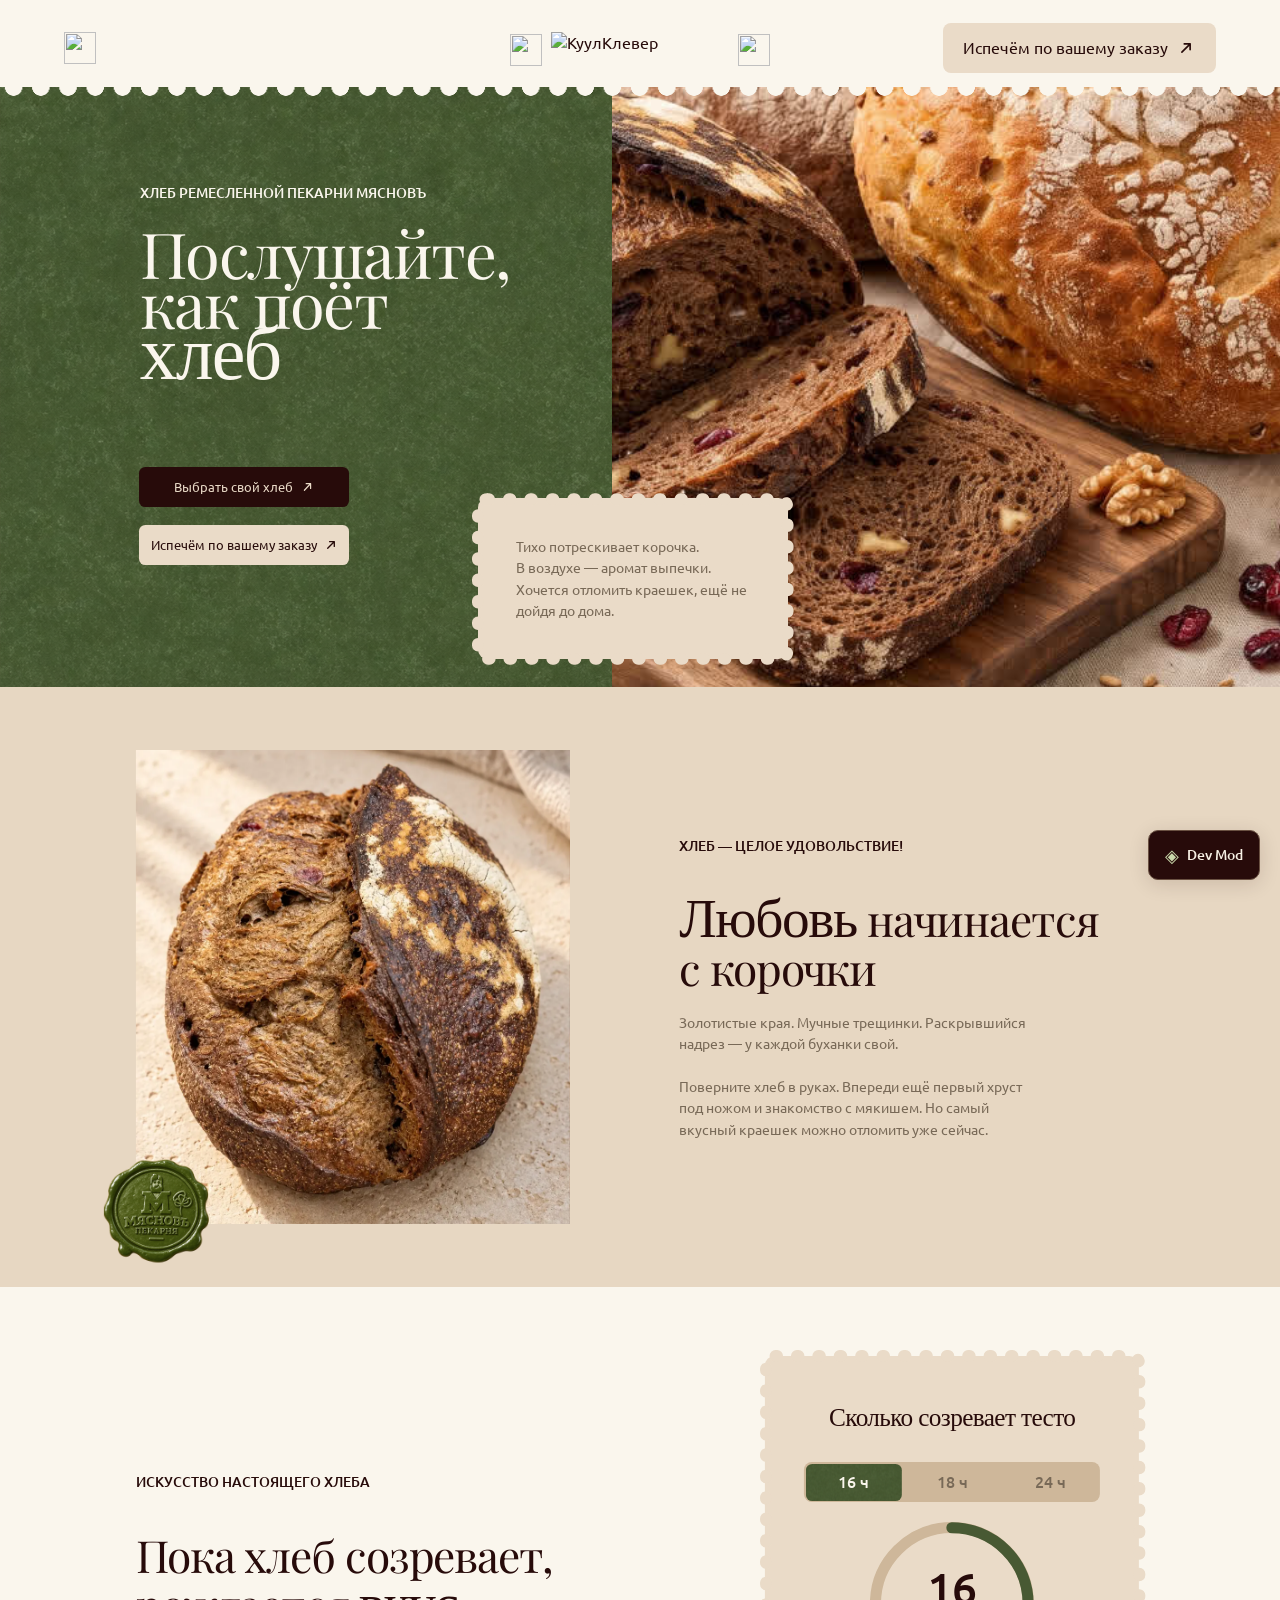
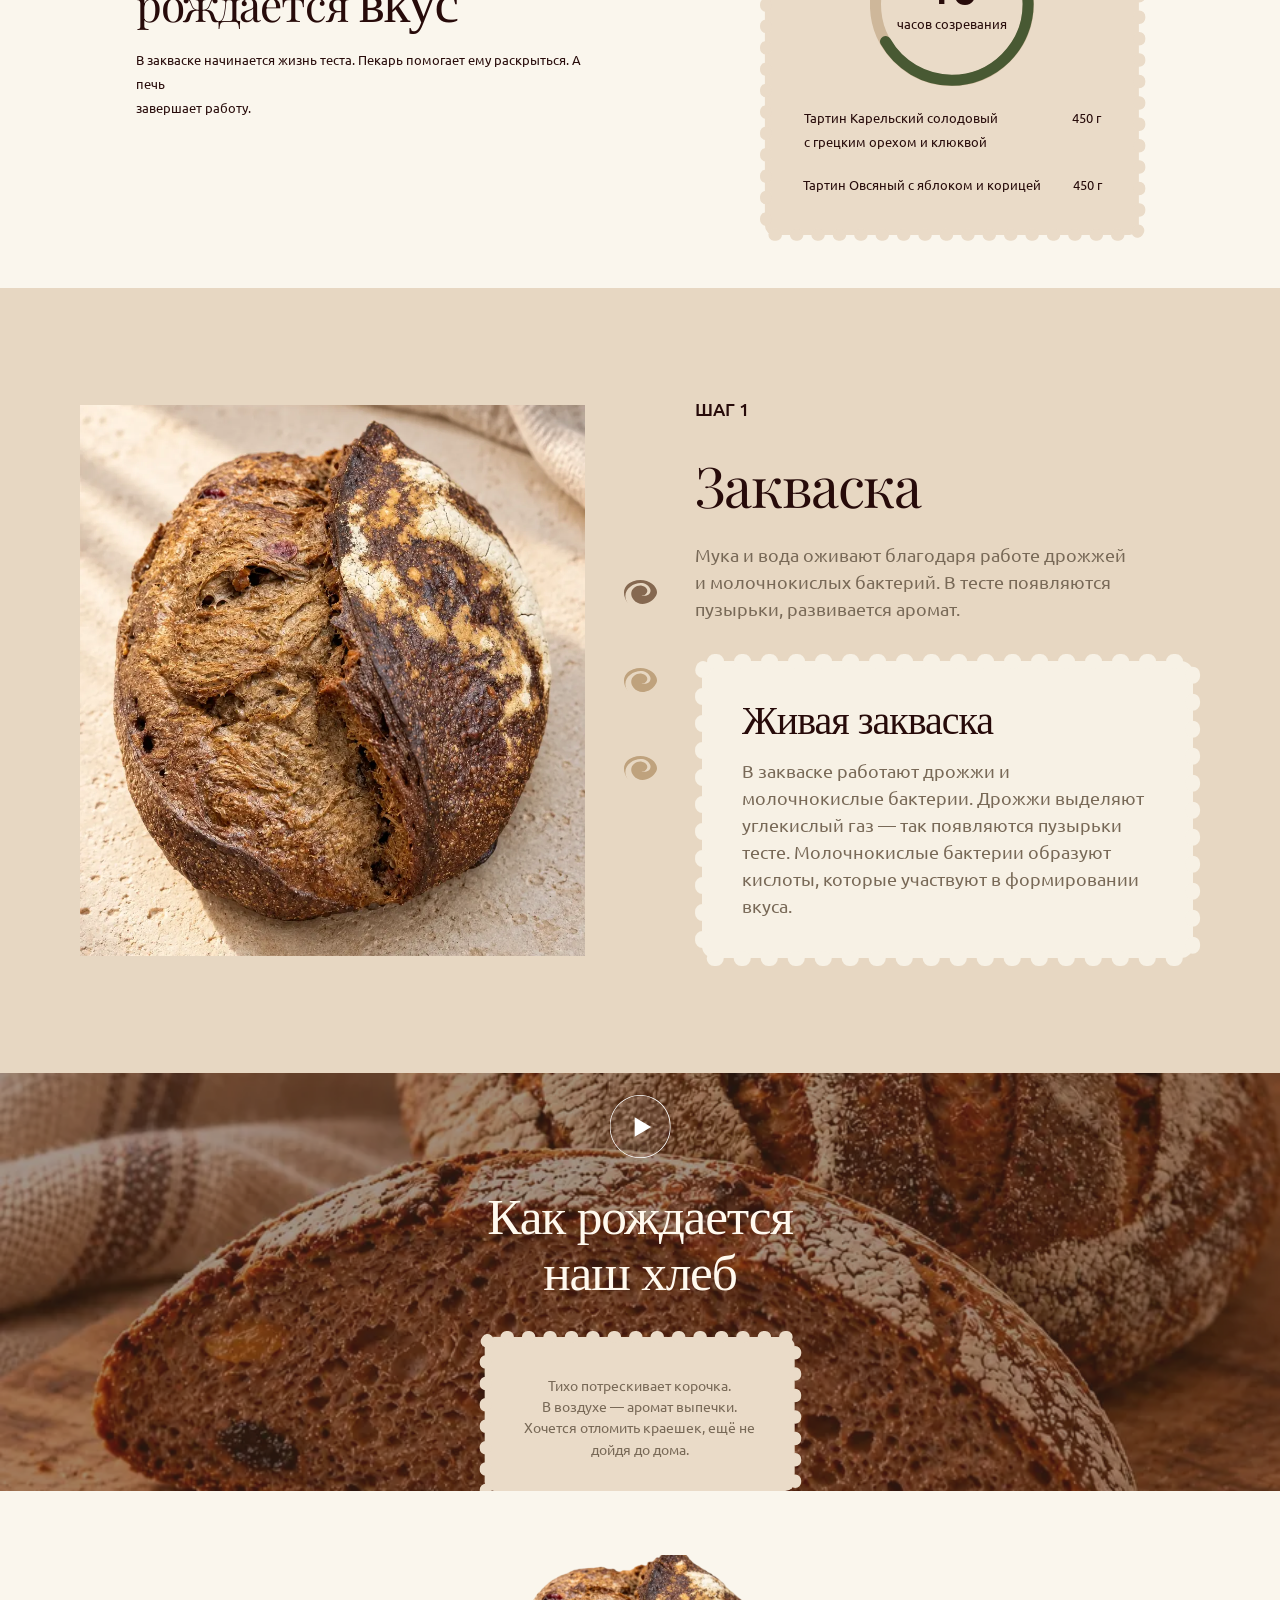
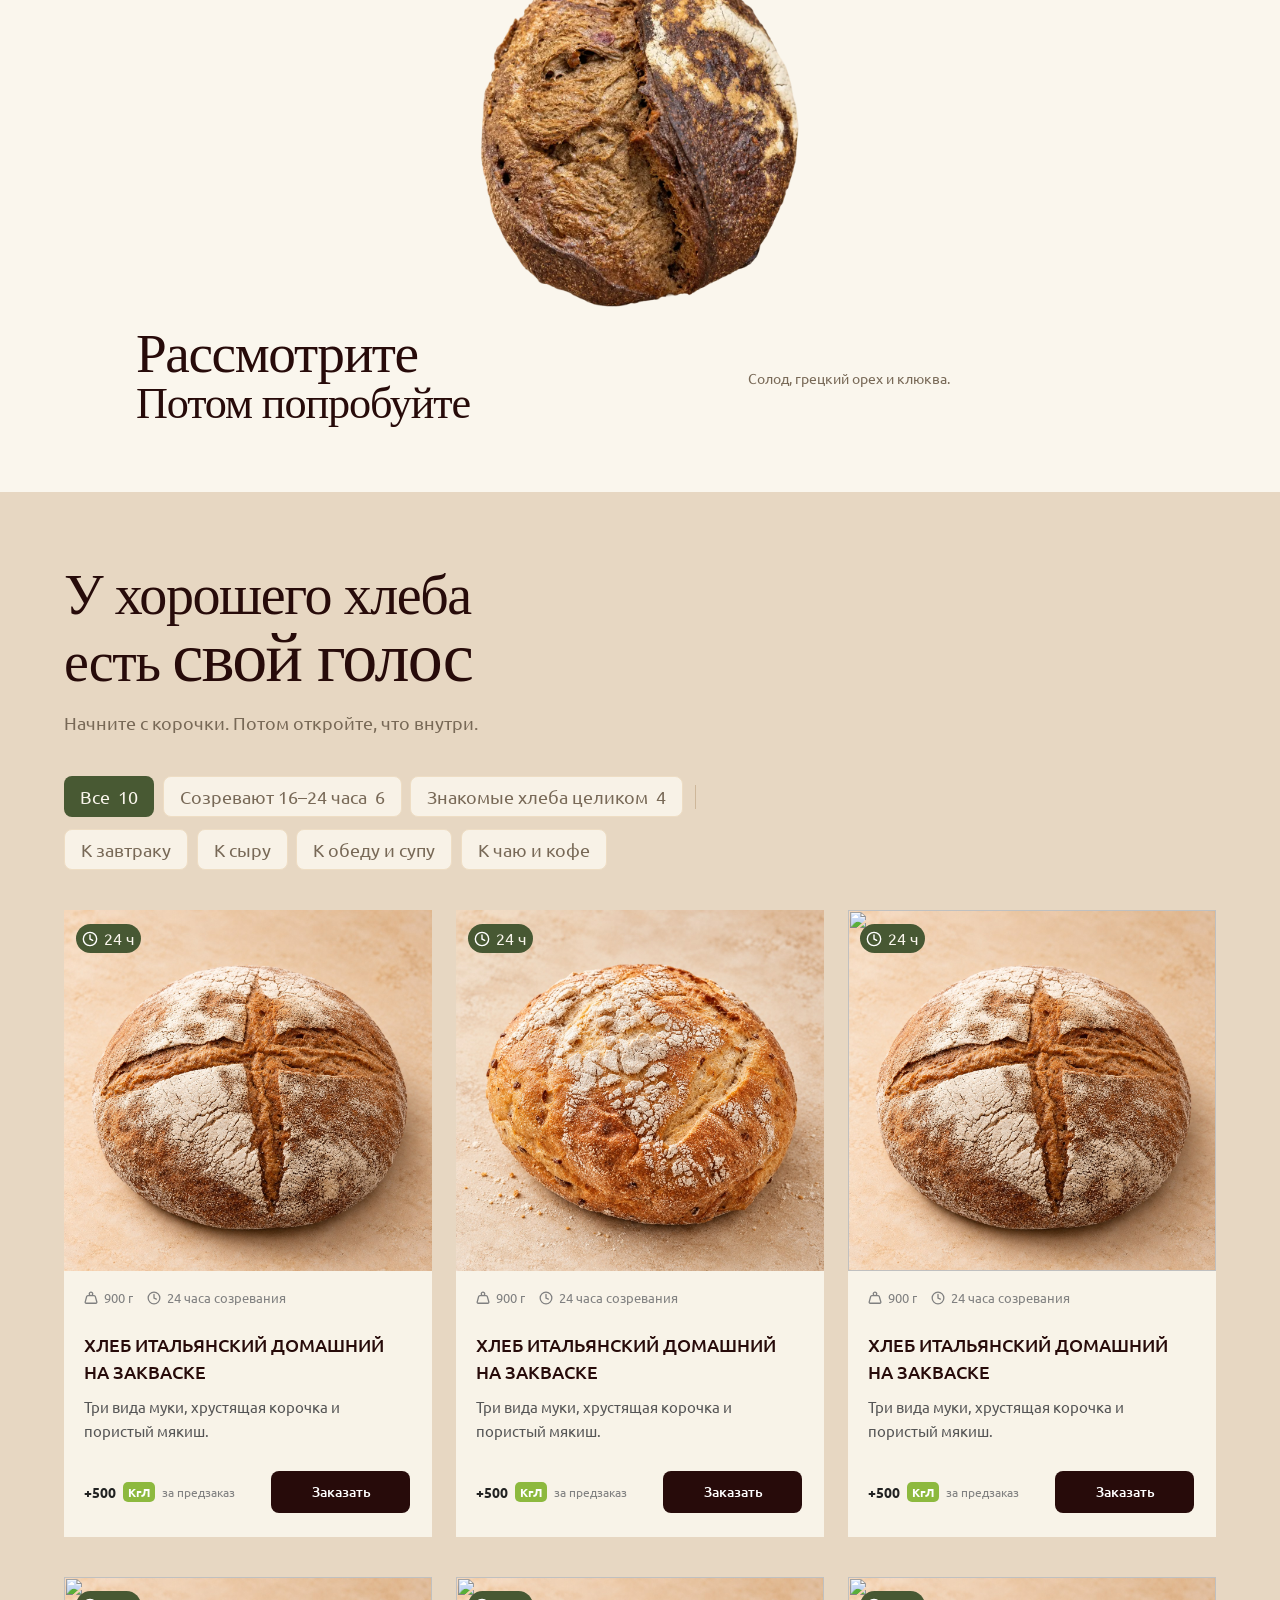
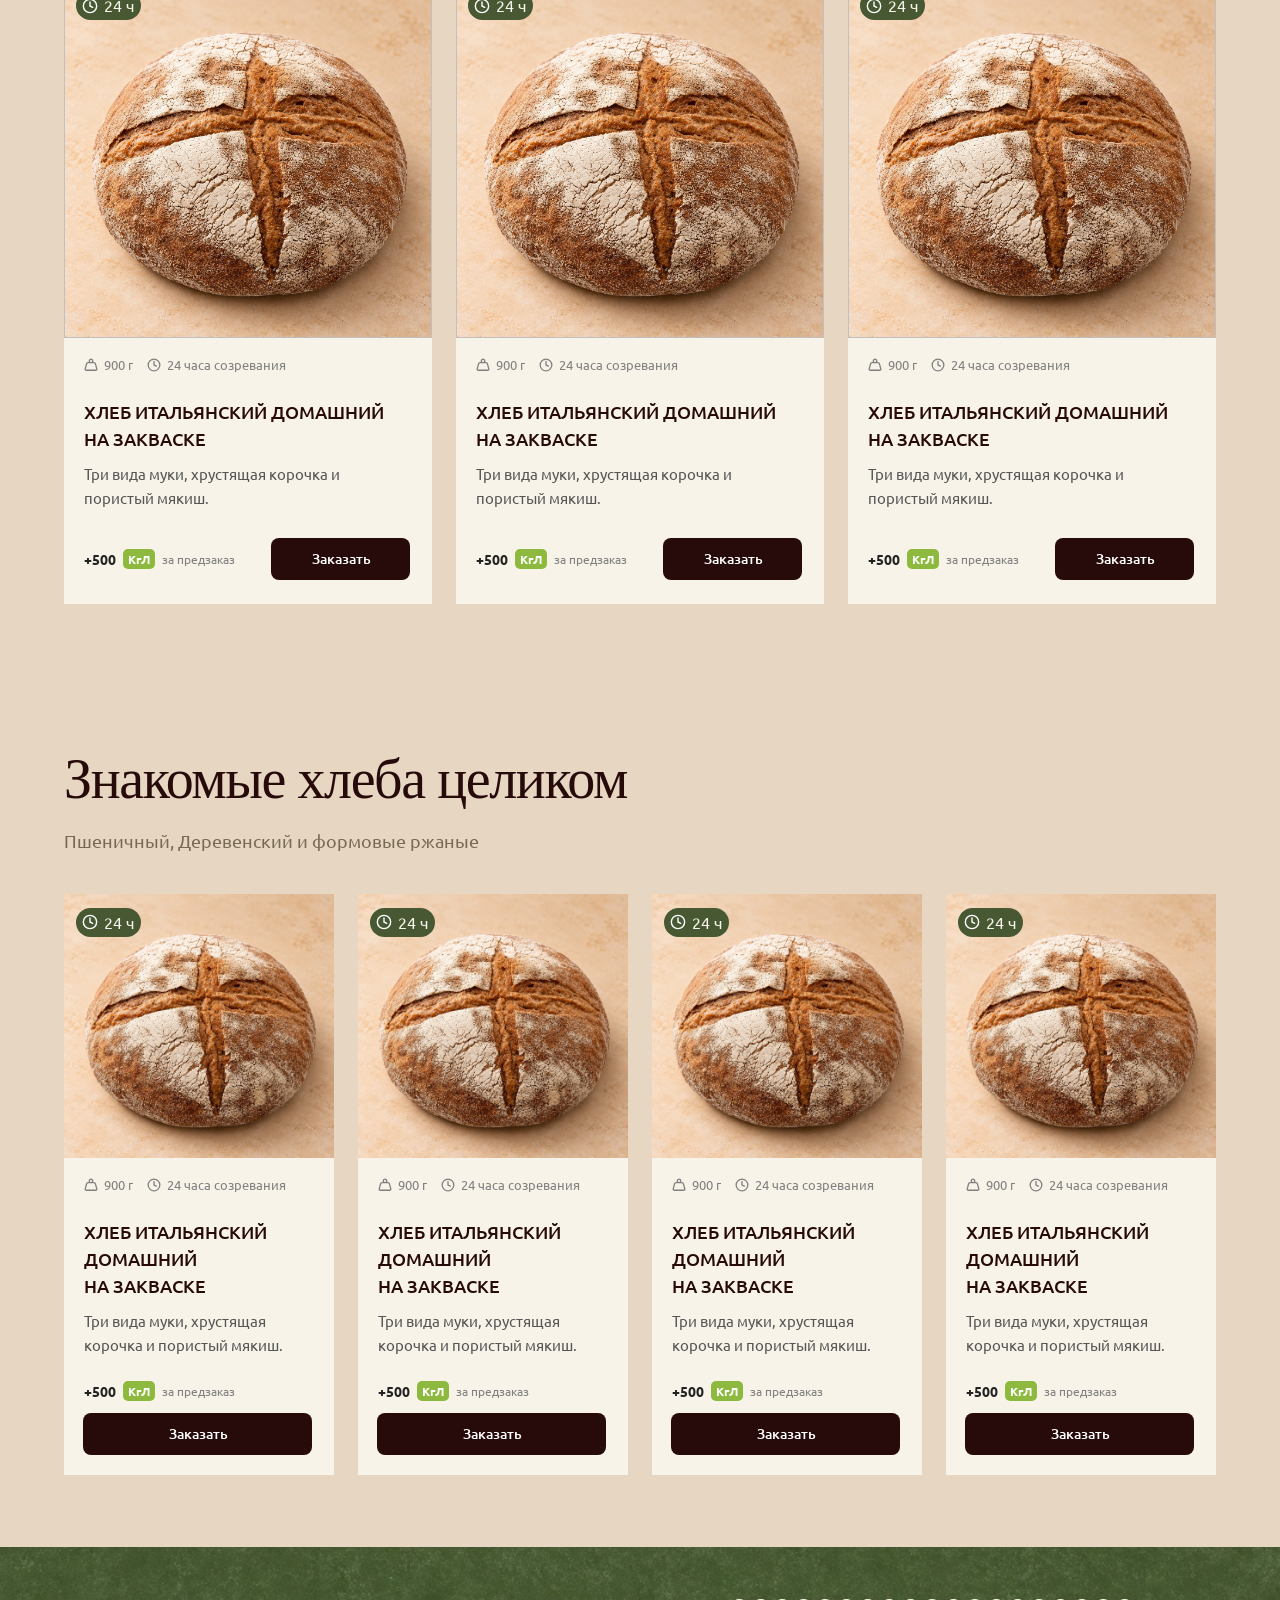
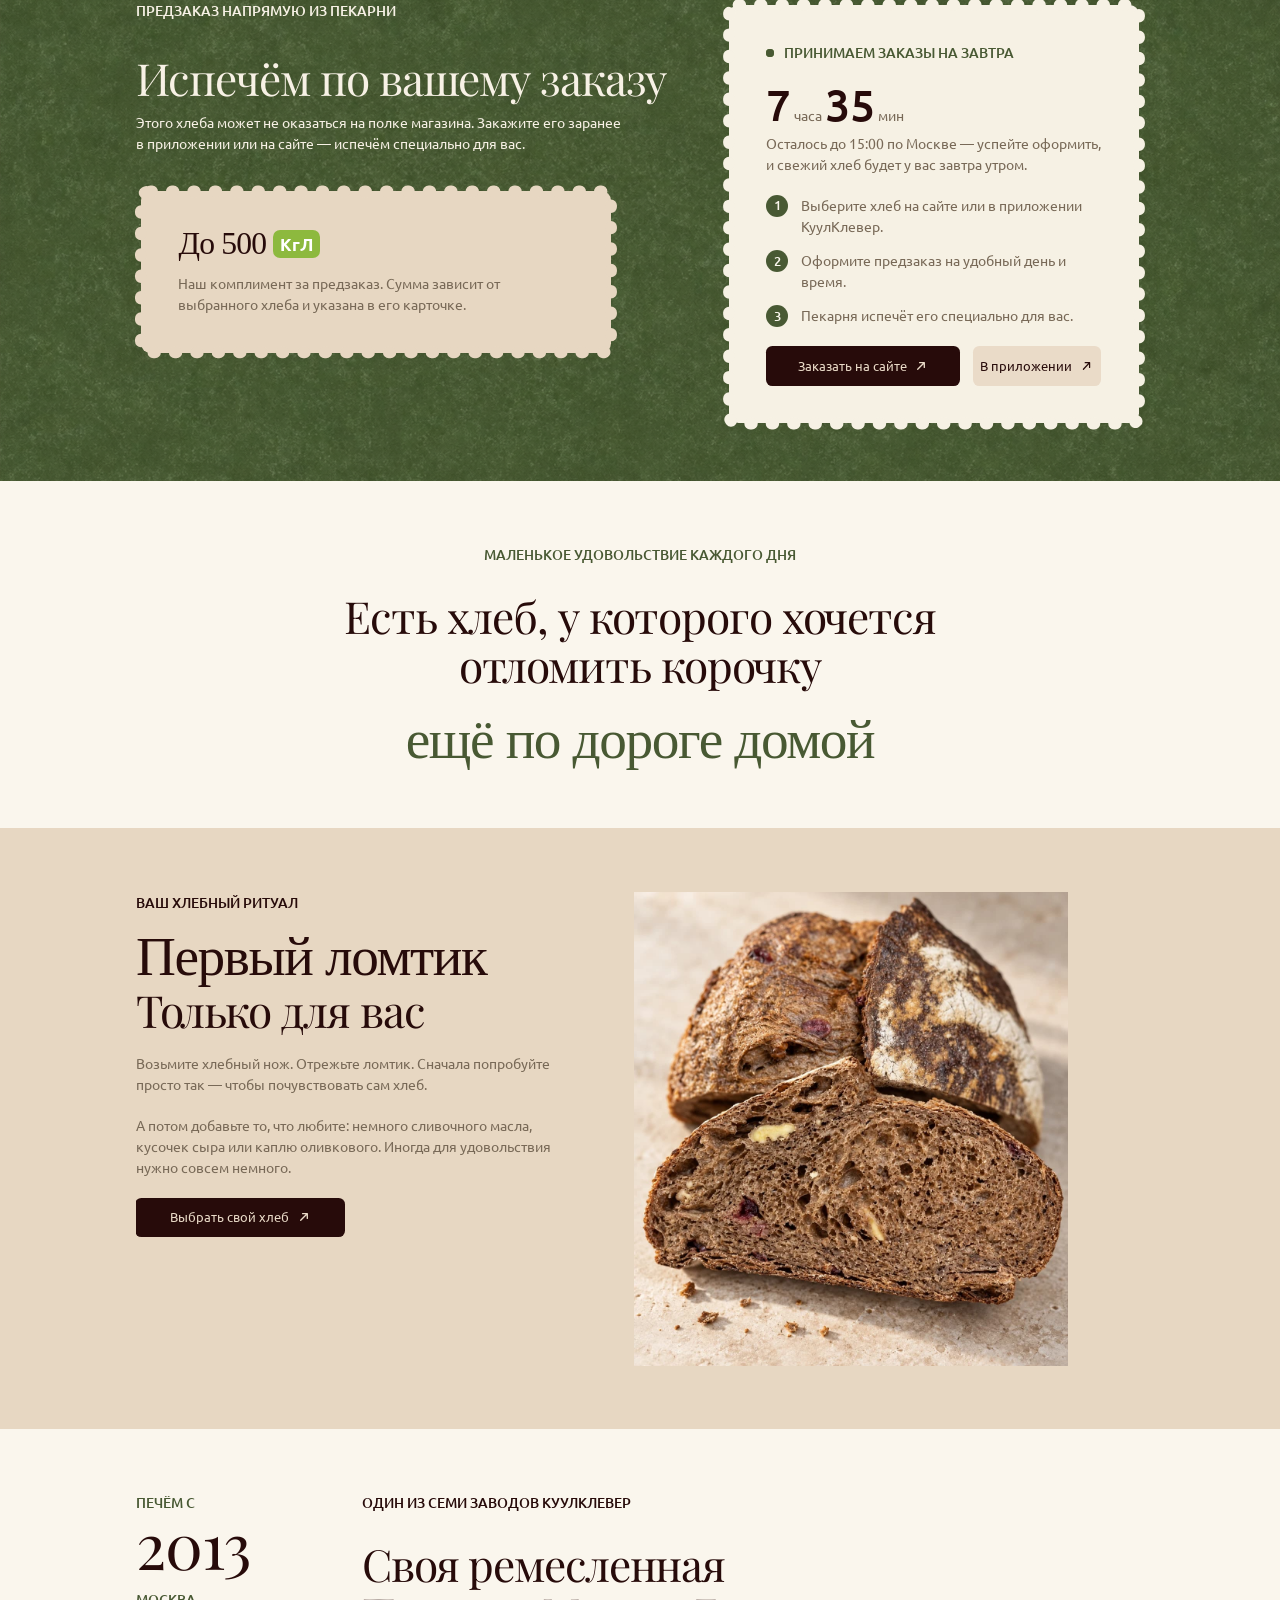
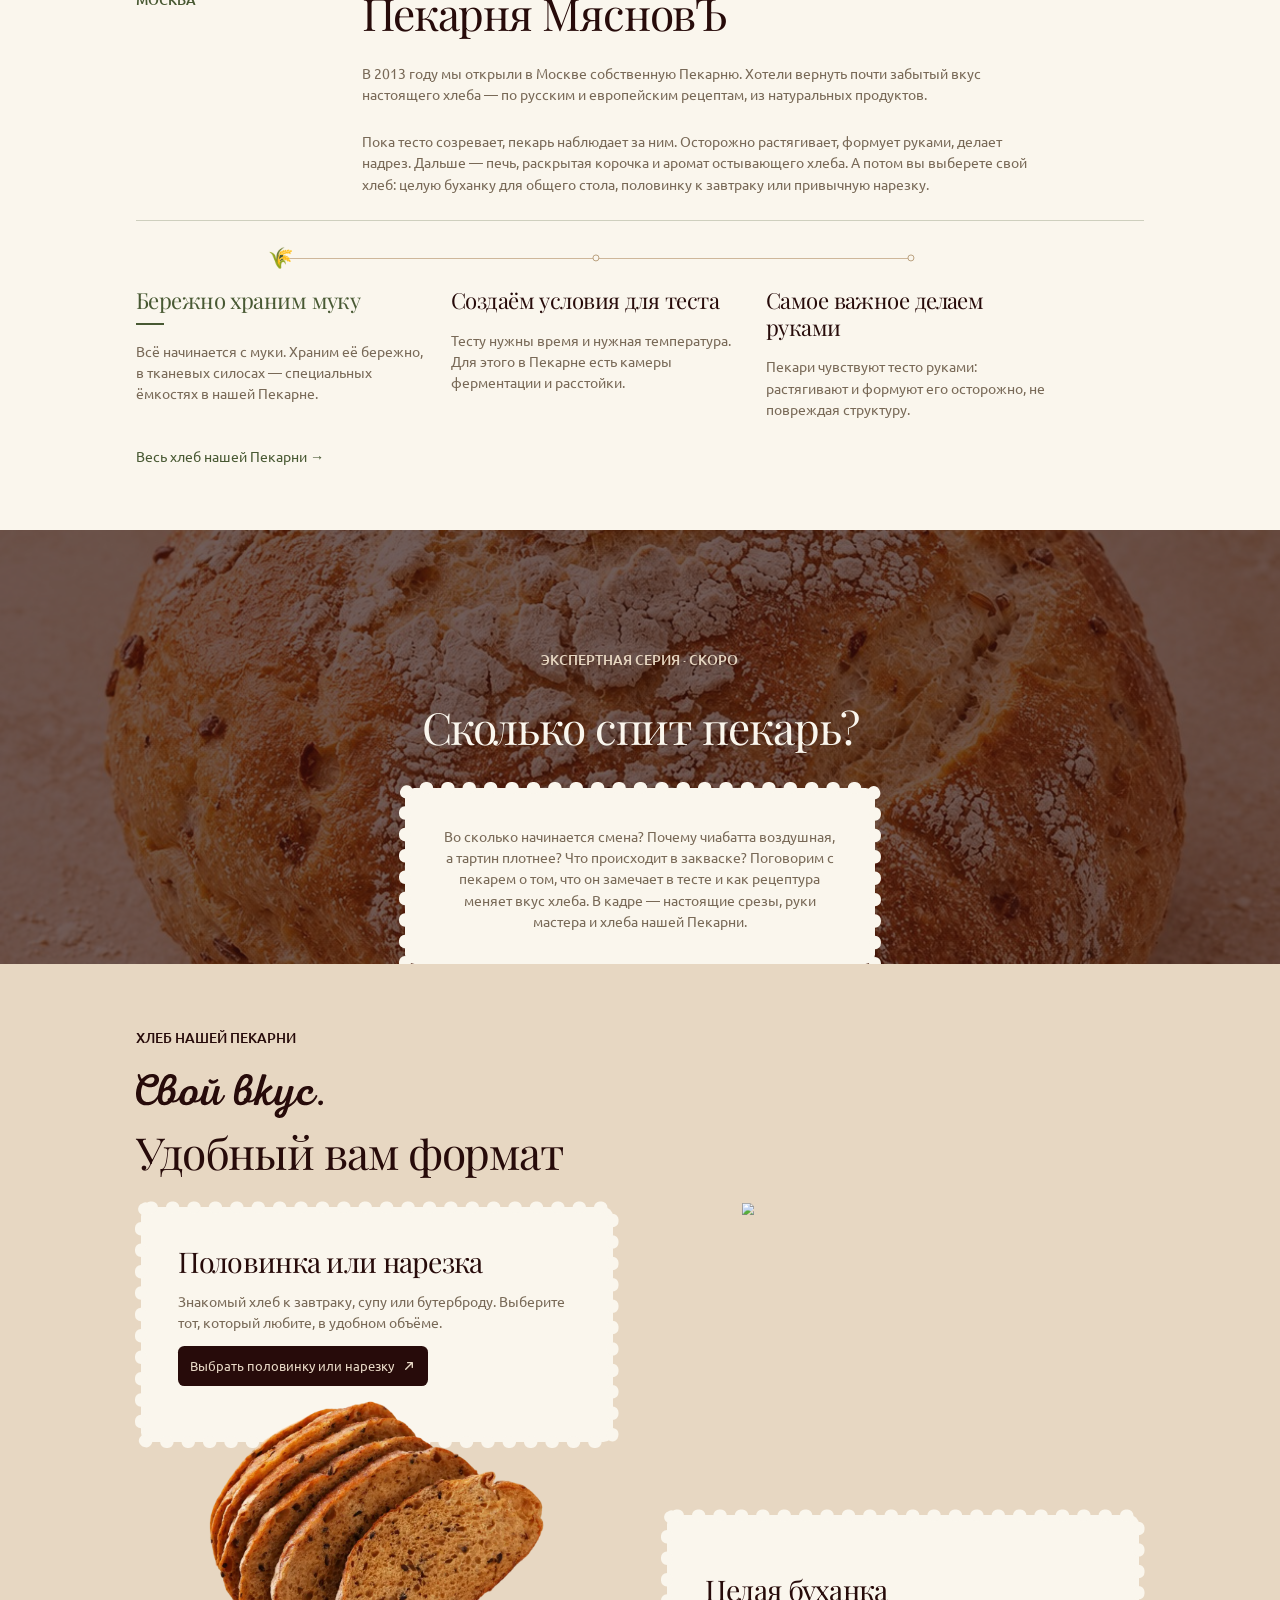
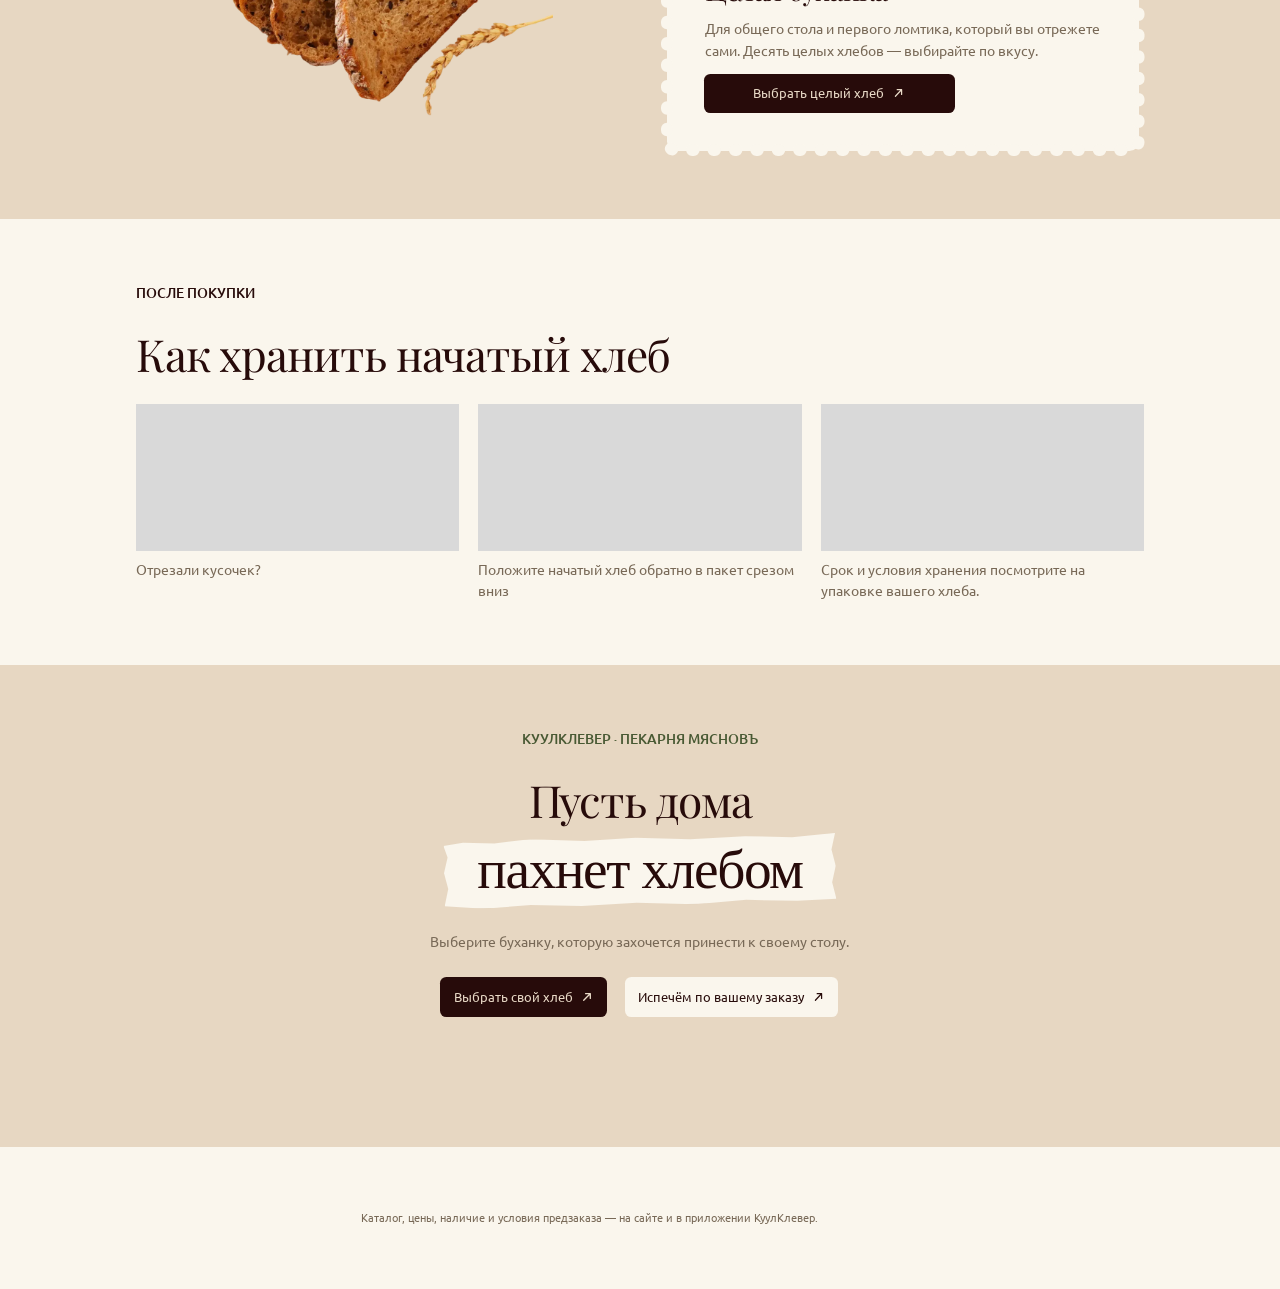
==== commit 314943d1: "Add files via upload" ====
--- a/index.html
+++ b/index.html
@@ -1,81 +1 @@
-<!doctype html><html lang="ru"><head><meta charset="utf-8"><meta name="viewport" content="width=device-width,initial-scale=1"><title>КуулКлевер — Ремесленный хлеб</title><meta name="description" content="Ремесленный хлеб Пекарни МясновЪ: живая закваска, долгое созревание и первый хруст корочки."><style>@font-face {
-  font-family: 'Playfair Display';
-  font-style: italic;
-  font-weight: 600;
-  font-display: swap;
-  src: url(assets/nuFRD-vYSZviVYUb_rj3ij__anPXDTnCjmHKM4nYO7KN_naUbtY.ttf) format('truetype');
-}
-@font-face {
-  font-family: 'Playfair Display';
-  font-style: normal;
-  font-weight: 400;
-  font-display: swap;
-  src: url(assets/nuFvD-vYSZviVYUb_rj3ij__anPXJzDwcbmjWBN2PKdFvUDQ.ttf) format('truetype');
-}
-@font-face {
-  font-family: 'Ubuntu';
-  font-style: normal;
-  font-weight: 400;
-  font-display: swap;
-  src: url(assets/4iCs6KVjbNBYlgo6eA.ttf) format('truetype');
-}
-@font-face {
-  font-family: 'Ubuntu';
-  font-style: normal;
-  font-weight: 500;
-  font-display: swap;
-  src: url(assets/4iCv6KVjbNBYlgoCjC3Ttw.ttf) format('truetype');
-}
-@font-face {
-  font-family: 'Ubuntu';
-  font-style: normal;
-  font-weight: 700;
-  font-display: swap;
-  src: url(assets/4iCv6KVjbNBYlgoCxCvTtw.ttf) format('truetype');
-}
-@font-face{font-family:'Nexa Script';src:url('[data-uri]') format('woff');font-weight:400;font-style:normal;font-display:swap}
-:root{--cream:#faf6ed;--sand:#e7d7c2;--paper:#eadbc8;--ink:#270b0a;--muted:#786957;--green:#485933}*{box-sizing:border-box}html{scroll-behavior:smooth;scroll-padding-top:24px}body{margin:0;color:var(--ink);background:var(--cream);font:18px/27px Ubuntu,Arial,sans-serif;font-synthesis:none}h1,h2,h3,p{margin:0}h1,h2,h3{font-family:'Playfair Display',Georgia,serif;font-weight:400}h2{font-size:56px;line-height:62.72px;letter-spacing:-1.4px}p{color:var(--muted)}a{color:inherit;text-decoration:none}button{font:inherit;cursor:pointer}button,a{-webkit-tap-highlight-color:transparent}button:focus-visible,a:focus-visible{outline:3px solid #8db93e;outline-offset:5px}.wrap{width:calc(100% - 64px);max-width:1276px;margin:auto}.sand{background:var(--sand)}.section{padding:80px 0}.eyebrow{font-size:18px;line-height:27px;font-weight:500;text-transform:uppercase;color:var(--ink)}.script{font-family:'Nexa Script';font-size:70px;line-height:62.72px;letter-spacing:-1.75px;font-weight:400;font-style:normal}.btn{display:inline-flex;align-items:center;justify-content:center;gap:8px;min-height:50px;padding:12px 24px;border:0;border-radius:8px;background:var(--ink);color:#eadbc8;font:400 16px/22.4px Ubuntu,sans-serif;white-space:nowrap}.btn img{width:20px;height:20px;flex:none;object-fit:contain}.btn.light{background:var(--paper);color:var(--ink)}.btn.cream{background:var(--cream);color:var(--ink)}.stamp{--stamp-color:var(--cream);background:var(--stamp-color);padding:40px;mask:radial-gradient(circle at 50% 0,transparent 6px,#000 6.5px) 0 0/24px 100% repeat-x,radial-gradient(circle at 50% 100%,transparent 6px,#000 6.5px) 0 0/24px 100% repeat-x,radial-gradient(circle at 0 50%,transparent 6px,#000 6.5px) 0 0/100% 24px repeat-y,radial-gradient(circle at 100% 50%,transparent 6px,#000 6.5px) 0 0/100% 24px repeat-y;mask-composite:intersect}.hero{height:760px;position:relative;overflow:hidden;background:#465832 url('assets/4a512.png') center/cover;color:var(--cream)}.hero-photo{position:absolute;left:41.91%;top:0;width:79.63%;height:756px;overflow:hidden}.hero-photo img{position:absolute;width:157.37%;height:auto;aspect-ratio:1;max-width:none;left:-65.48%;top:-106.96%}.hero .eyebrow{position:absolute;left:6.728%;top:121px;color:var(--cream)}.hero h1{position:absolute;left:6.728%;top:180px;width:480px;max-width:86%;font-size:0;line-height:0;overflow-wrap:normal}.hero-title-main{font:400 80px/62.72px 'Playfair Display',serif;letter-spacing:-2px}.hero-title-script{font:400 96px/62.72px 'Nexa Script';letter-spacing:-2.4px}.keep-word{white-space:nowrap}.hero-actions{position:absolute;left:6.728%;top:482px;display:grid;gap:23px;width:266px}.hero-note{position:absolute;left:31.05%;top:515px;width:377px;--stamp-color:var(--paper)}.hero-note p{width:297px;max-width:100%}.split{display:grid;grid-template-columns:minmax(0,550fr) minmax(0,588fr);gap:138px;align-items:center}.story{min-height:760px}.photo{position:relative;aspect-ratio:550/600}.photo-inner{position:relative;height:100%;overflow:hidden}.photo .base{position:absolute;width:100%;height:114.47%;top:-7.24%;object-fit:cover}.photo .overlay{position:absolute;inset:0;width:100%;height:100%;object-fit:cover}.seal{position:absolute;width:134px;height:136px;left:-41px;bottom:-52px;object-fit:contain}.text .eyebrow{margin-bottom:48px}.text h2{margin-bottom:24px}.text>p+p{margin-top:27px}.mature{min-height:760px}.mature .wrap{display:grid;grid-template-columns:minmax(0,588fr) 458px;gap:clamp(64px,10vw,230px);align-items:center}.mature .text>p:not(.eyebrow){font:16px/30.4px Arial,sans-serif;color:#6d594c}.ticket{--stamp-color:var(--paper);display:flex;flex-direction:column;gap:24px;align-items:center;padding:40px;width:458px}.ticket h3{font:32px/62.72px 'Nexa Script';letter-spacing:-.8px;white-space:nowrap}.tabs{width:375px;max-width:100%;padding:2px;display:flex;gap:2px;border-radius:10px;background:#ceb79a}.tabs button{flex:1;min-width:0;height:47px;border:0;border-radius:8px;background:none;color:#f7f3eb;font:500 20px/1 Ubuntu,sans-serif}.tabs button[aria-selected=true]{background:var(--green) url('assets/4a512.png') center/cover}.dial{position:relative;width:210px;height:210px;text-align:center;flex:none}.dial .ring-base{position:absolute;left:1.5px;top:1.5px}.dial .ring-active{position:absolute;left:1.5px;top:1.5px;width:207px;height:207px;transform:rotate(-89.16deg)}.ring-active img{position:absolute;left:0;bottom:0}.dial strong{position:absolute;top:57px;left:0;right:0;font:500 56px/56px Ubuntu,sans-serif}.dial span{position:absolute;top:111px;left:0;right:0;font:16px/30.4px Arial,sans-serif;color:#6d594c}.mature-list{width:100%}.mature-list p{display:flex;gap:8px;justify-content:space-between;font:16px/30.4px Arial,sans-serif;color:#6d594c}.mature-list p+p{margin-top:24px}.mature-list .weight{white-space:nowrap}.process{position:relative}.process-stage{padding:80px 0;min-height:760px;display:flex;align-items:center}.process-layout{display:grid;grid-template-columns:minmax(0,550fr) 32px minmax(0,588fr);gap:56px;align-items:center}.process-nav{position:relative;width:32px;height:200px}.process-nav>img{display:block;width:32px;height:200px;object-fit:contain}.process-nav button{position:absolute;left:-8px;width:48px;height:48px;padding:0;border:0;border-radius:50%;background:transparent}.process-nav button:nth-of-type(1){top:-12px}.process-nav button:nth-of-type(2){top:76px}.process-nav button:nth-of-type(3){top:164px}.process-panels{display:grid;align-items:center;min-width:0}.process-panel{grid-area:1/1;opacity:0;visibility:hidden;transform:translateY(16px);transition:opacity .35s ease,transform .35s ease,visibility .35s}.process-panel.is-active{opacity:1;visibility:visible;transform:none}.process .note{margin-top:48px;--stamp-color:var(--cream)}.note h3{font:40px/40px 'Nexa Script';letter-spacing:-1px;margin-bottom:16px}.process.is-pinned{height:var(--process-height)}.process.is-pinned .process-stage{position:sticky;top:0;height:100svh;min-height:0;padding:32px 0}.process.is-linear .process-panel{grid-area:auto;opacity:1;visibility:visible;transform:none}.process.is-linear .process-panels{gap:64px}.process.is-linear .process-nav{display:none}.process.is-linear .process-layout{grid-template-columns:minmax(0,550fr) minmax(0,588fr);align-items:start}.film{height:530px;position:relative;overflow:hidden;display:flex;justify-content:center;align-items:end}.film-bg{position:absolute;inset:0;overflow:hidden}.film-bg .base{position:absolute;width:100%;height:auto;min-height:100%;top:50%;transform:translateY(-50%)}.film-bg .overlay{position:absolute;inset:0;width:100%;height:100%;object-fit:cover}.film-bg:after{content:'';position:absolute;inset:0;background:#472b1a80}.film-content{position:relative;display:flex;flex-direction:column;gap:40px;align-items:center}.play{border:0;background:none;padding:0;line-height:0}.play img{width:78px;height:79px}.film h2{font:400 65px/70.2px Georgia,serif;letter-spacing:-1.5px;color:#fff9ee;text-align:center}.film .stamp{width:377px;text-align:center;--stamp-color:var(--paper)}.inspect{min-height:760px}.loaf-button{display:block;position:relative;overflow:hidden;width:411px;aspect-ratio:411/450;margin:auto;border:0;padding:0;background:none;cursor:zoom-in}.loaf-button img{position:absolute;width:112.63%;height:128.66%;left:-6.35%;top:-14.33%;object-fit:contain;transition:transform .35s}.loaf-button:hover img{transform:scale(1.04)}.inspect-caption{display:flex;align-items:center;justify-content:space-between;gap:48px;margin-top:24px}.inspect-caption p{width:384px;max-width:100%}.catalog{padding-bottom:80px}.catalog-intro{margin-top:16px;margin-bottom:40px}.filters{display:flex;gap:8.5px;align-items:center;flex-wrap:wrap;margin-bottom:40px}.filters button{font:400 18px/27px Ubuntu,sans-serif;color:var(--muted);height:41px;padding:6px 16px;background:#f8f2e7;border:1px solid #eeddc4;border-radius:8px;white-space:nowrap}.filters button[aria-pressed=true]{color:var(--cream);background:var(--green)}.filters small{font:inherit;margin-left:8px}.filter-divider{height:24px;width:1px;background:#ceb79a;margin:0 4px}.grid{display:grid;grid-template-columns:repeat(3,minmax(0,1fr));gap:40px 24px}.card{display:flex;flex-direction:column;min-width:0;background:#f8f3e8;border:1px solid #eeddc4}.product-photo{height:401px;position:relative;overflow:hidden}.product-photo>img{width:100%;height:100%;object-fit:cover}.badge{position:absolute;top:14px;left:12px;padding:1px 8px;display:flex;align-items:center;gap:6px;min-width:65px;height:29px;border-radius:39px;background:#475833;color:var(--cream);font-size:16px;line-height:27px}.badge img{width:16px;height:16px}.card-body{padding:18px 20px 20px;display:flex;flex-direction:column;gap:24px;flex:1}.meta{font:13px/18px Ubuntu,sans-serif;color:#808080;display:flex;gap:14px;flex-wrap:wrap}.meta span{display:flex;align-items:center;gap:6px}.meta img{width:14px;height:14px}.card-copy h3{font:500 18px/27px Ubuntu,sans-serif;text-transform:uppercase;margin-bottom:10px}.card-copy p{font:15px/24px Ubuntu,sans-serif;color:#555}.order-row{display:flex;justify-content:space-between;gap:8px;align-items:center;margin-top:auto;min-height:50px}.bonus{font:12px/20px Ubuntu,sans-serif;color:#808080;white-space:nowrap}.bonus b{font-size:14px;color:#222}.bonus i{font-size:12px;font-style:normal;font-weight:700;color:white;background:#8db93e;padding:3px 5px;border-radius:5px}.order-row .btn{min-height:42px;height:42px;min-width:139px;font:500 14px/14px Ubuntu,sans-serif}.familiar{padding-top:0}.familiar .grid{grid-template-columns:repeat(4,minmax(0,1fr));margin-top:56px}.familiar .product-photo{height:279px}.familiar .order-row{display:flex;flex-direction:column;align-items:start;gap:16px}.familiar .order-row .btn{width:100%}.preorder{background:#465832 url('assets/4a512.png') center/cover;color:#f7f1e5}.preorder-grid{display:grid;grid-template-columns:minmax(0,712fr) minmax(0,532fr);gap:32px;align-items:start}.preorder-copy .eyebrow{color:inherit;margin-bottom:40px}.preorder-copy h2{margin-bottom:12px}.preorder-copy>p{color:inherit}.preorder-bonus{--stamp-color:var(--sand);margin-top:40px;max-width:580px}.preorder-bonus h3{font:40px/40px 'Nexa Script';letter-spacing:-1px;color:var(--ink);margin-bottom:16px}.order-ticket{--stamp-color:#f6f1e4;display:flex;flex-direction:column;gap:24px}.order-status{color:var(--green);font-weight:500;display:flex;gap:12px;align-items:center}.status-dot{display:block;width:10px;height:10px;flex:none;border-radius:50%;background:var(--green)}.countdown{font:18px/56px Ubuntu,sans-serif;color:var(--muted)}.countdown strong{font:500 56px/56px Ubuntu,sans-serif;color:var(--ink)}.deadline{margin-top:8px}.order-steps{list-style:none;padding:0;margin:0;counter-reset:steps;display:grid;gap:16px}.order-steps li{display:flex;gap:16px;color:var(--muted)}.order-steps li:before{counter-increment:steps;content:counter(steps);display:grid;place-items:center;width:28px;height:28px;border-radius:50%;background:var(--green);color:var(--cream);font:500 16px/24px Ubuntu;flex:none}.order-ticket .actions{display:flex;gap:16px}.order-ticket .btn{padding:12px 16px;white-space:normal;flex:1;min-width:0}.quote{text-align:center;min-height:440px}.quote .eyebrow{color:var(--green);margin-bottom:32px}.quote h2{max-width:1000px;margin:0 auto 32px}.quote .script{color:var(--green)}.ritual{min-height:760px}.ritual .split{gap:80px;align-items:start;grid-template-columns:550px 550px}.ritual .eyebrow{margin-bottom:24px}.ritual h2{margin-bottom:24px}.ritual h2 .script{display:block;margin-bottom:4px}.ritual p+p{margin-top:24px}.ritual .btn{margin-top:24px}.ritual-photo{aspect-ratio:550/600;overflow:hidden;position:relative}.ritual-photo img{position:absolute;width:100%;height:112.64%;top:-6.32%;object-fit:cover}.bakery .history{display:grid;grid-template-columns:230px minmax(0,870px);gap:56px}.year .eyebrow{color:var(--green)}.year strong{display:block;font:400 80px/80px 'Playfair Display';letter-spacing:-1.4px}.year .city{margin-top:16px}.history-copy{display:flex;flex-direction:column;gap:32px}.facts{display:grid;grid-template-columns:repeat(3,minmax(0,366.66px));gap:32px;margin:32px 0;border-top:1px solid #48593340;padding-top:32px}.facts h3{font-size:28px;line-height:33.6px;letter-spacing:-.7px;margin-bottom:20px}.text-link{color:var(--green)}.expert{min-height:549px;background:linear-gradient(#270b0aa8,#270b0aa8),url('assets/2a49f.png') center/cover;display:flex;flex-direction:column;align-items:center;justify-content:end;padding-top:80px;text-align:center;color:var(--cream);gap:40px}.expert .eyebrow{color:var(--sand)}.expert .stamp{max-width:580px}.formats-title{display:flex;flex-direction:column;gap:12px;margin:32px 0}.formats-title img{width:236.28px;height:55.53px}.formats-grid{display:grid;grid-template-columns:minmax(0,582px) minmax(0,582px);justify-content:space-between;gap:32px}.format-copy{--stamp-color:var(--cream);padding:40px 40px 64px}.format-copy h3{font-size:36px;line-height:43.2px;letter-spacing:-.9px;margin-bottom:16px}.format-copy .btn{margin-top:16px}.format-cut{width:446px;height:446px;max-width:100%;margin:-60px auto 0;position:relative;overflow:hidden}.format-cut img{position:absolute;left:0;top:-7.22%;width:100%;height:100%;object-fit:contain}.format-whole{width:411px;height:450px;max-width:100%;position:relative;margin:0 auto -60px;z-index:1}.format-whole img{width:100%;height:100%;object-fit:contain;object-position:bottom}.whole-format .format-copy{padding-top:64px;padding-bottom:40px}.storage .eyebrow{margin-bottom:32px}.storage h2{margin-bottom:32px}.storage-grid{display:grid;grid-template-columns:repeat(3,minmax(0,1fr));gap:24px}.storage-placeholder{height:186px;background:#d9d9d9;margin-bottom:10px}.home{position:relative;overflow:hidden;min-height:502px;text-align:center}.home-inner{position:relative;z-index:1;display:flex;flex-direction:column;align-items:center;gap:32px}.home .eyebrow{color:var(--green)}.home h2{display:flex;flex-direction:column;gap:16px}.home .actions{display:flex;gap:23px;justify-content:center}.home-pattern{position:absolute;top:0;height:100%;width:156px;object-fit:cover;object-position:top}.home-pattern.left{left:0}.home-pattern.right{right:0}.footer{padding:48px 0}.footer .wrap{display:flex;justify-content:space-between;gap:80px;align-items:center}.footer-logo{width:205px;height:auto;object-fit:contain}.footer p{max-width:760px;font-size:16px;line-height:19.2px}.card[hidden],section[hidden]{display:none}dialog{max-width:min(92vw,680px);max-height:90svh;overflow:auto;border:0;border-radius:12px;padding:40px;background:var(--cream);color:var(--ink)}dialog::backdrop{background:#160c08b8;backdrop-filter:blur(5px)}dialog h2{font-size:34px;line-height:1.2;margin:0 24px 24px 0}dialog p{margin-bottom:20px}.close{position:absolute;right:12px;top:8px;background:none;border:0;font-size:30px}.zoom-image{display:block;width:min(70vw,411px);height:auto;margin:auto}
-@media(max-width:1250px){.split{gap:64px}.mature .wrap{gap:64px}.process-layout{gap:30px}.preorder-grid{grid-template-columns:1fr 1fr}.order-ticket .actions{flex-wrap:wrap}.ritual .split{grid-template-columns:1fr 1fr;gap:64px}.order-row{flex-wrap:wrap}.home-pattern{opacity:.45}.hero .eyebrow{font-size:16px}.facts{grid-template-columns:repeat(3,minmax(0,1fr))}.formats-grid{grid-template-columns:1fr 1fr}.format-copy{padding:32px}.home-inner{max-width:1000px}}
-@media(max-width:1000px){.split,.mature .wrap,.preorder-grid{grid-template-columns:1fr;gap:48px}.text,.photo{max-width:588px;margin:auto;width:100%}.ticket{margin:auto}.story,.mature,.inspect{min-height:auto}.hero{height:1040px}.hero-photo{top:580px;left:30%;width:100%;height:460px}.hero .eyebrow{top:48px;left:32px}.hero h1{top:110px;left:32px}.hero-actions{top:400px;left:32px}.hero-note{left:32px;top:auto;bottom:32px}.process-layout{grid-template-columns:minmax(0,1fr) 32px minmax(0,1.2fr);gap:24px}.process .photo{width:100%}.process .note{padding:28px}.preorder-copy,.order-ticket{width:100%;max-width:712px;margin:auto}.ritual .split{gap:40px}.ritual h2{font-size:44px;line-height:1.15}.ritual h2 .script{font-size:58px;line-height:1.1}.bakery .history{grid-template-columns:170px 1fr;gap:32px}.grid{grid-template-columns:repeat(2,minmax(0,1fr))}.familiar .grid{grid-template-columns:repeat(2,minmax(0,1fr))}.familiar .product-photo{height:340px}.format-copy .btn{white-space:normal}.home-pattern{display:none}}
-@media(max-width:700px){.wrap{width:calc(100% - 40px)}.section{padding:48px 0}h2{font-size:38px;line-height:43px;letter-spacing:-.95px}.script{font-size:48px;line-height:43px;letter-spacing:-1.2px}.eyebrow{font-size:14px;line-height:21px}.hero .eyebrow{left:20px;right:20px;top:40px;font-size:12px;line-height:18px}.hero h1{left:20px;top:100px;width:calc(100% - 40px);max-width:none}.hero-title-main{font-size:clamp(40px,12vw,80px);line-height:1.05;letter-spacing:-1px}.hero-title-script{font-size:clamp(56px,16vw,96px);line-height:.85;letter-spacing:-1.4px}.hero-actions{left:20px;top:355px}.hero-photo{left:15%;top:540px;height:500px;width:130%}.hero-note{left:20px;bottom:24px;width:min(377px,calc(100% - 40px));padding:32px}.stamp{padding:30px}.hero{height:1000px}.seal{width:100px;height:102px;left:-10px;bottom:-24px}.text .eyebrow{margin-bottom:28px}.story .photo{width:85%;margin-bottom:24px}.ticket{width:100%;padding:30px 24px}.ticket h3{font-size:28px;white-space:normal;line-height:1.2}.mature-list p{font-size:14px;line-height:24px}.process-stage{padding:48px 0}.process-layout{grid-template-columns:24px minmax(0,1fr);gap:20px}.process .photo{grid-column:1/-1;width:70%;max-width:340px;margin:auto}.process-nav{width:24px}.process-nav>img{width:24px}.process .text{max-width:none}.process .note{margin-top:28px}.note h3{font-size:32px;line-height:36px}.process.is-pinned .process-stage{padding:20px 0}.process.is-pinned .photo{height:22svh;width:auto;max-width:100%}.process.is-linear .process-layout{grid-template-columns:1fr}.process.is-linear .process-panels{grid-column:1/-1}.process.is-linear .process-panel .eyebrow{margin-bottom:24px}.process-nav button{left:-12px}.film{height:530px}.film h2{font-size:46px;line-height:49px}.film-content{gap:28px;width:100%}.film .stamp{width:min(377px,calc(100% - 40px))}.loaf-button{max-width:100%;width:340px}.inspect-caption{display:block;margin-top:24px}.inspect-caption p{margin-top:24px}.filters{gap:8px}.filters button{font-size:14px;padding:6px 12px}.filter-divider{display:none}.grid,.familiar .grid{gap:24px;grid-template-columns:1fr}.product-photo,.familiar .product-photo{height:auto;aspect-ratio:409/401}.card-body{padding:18px 20px 20px}.order-row{flex-wrap:nowrap}.familiar .order-row{flex-direction:row;align-items:center;flex-wrap:wrap}.familiar .order-row .btn{width:auto}.preorder-copy .eyebrow{margin-bottom:24px}.preorder-bonus{margin-top:28px}.preorder-bonus h3{font-size:34px}.order-ticket .btn{font-size:14px;padding:12px}.order-status{font-size:14px;line-height:21px}.quote{min-height:0}.quote .eyebrow{margin-bottom:24px}.quote h2{margin-bottom:24px}.ritual .split{grid-template-columns:1fr}.ritual h2{font-size:38px;line-height:43px}.ritual h2 .script{font-size:48px;line-height:43px}.ritual-photo{width:85%;margin:auto}.bakery .history{grid-template-columns:1fr;gap:32px}.year{display:flex;gap:20px;align-items:center}.year strong{font-size:60px;line-height:1}.year .city{margin:0}.history-copy{gap:24px}.facts{grid-template-columns:1fr;gap:32px}.expert{min-height:560px;padding:48px 20px 0;gap:28px}.expert h2{font-size:42px;line-height:46px}.expert .stamp{width:100%;max-width:580px}.formats-title img{max-width:100%;height:auto}.formats-grid{grid-template-columns:1fr;gap:32px}.format-copy h3{font-size:30px;line-height:36px}.format-cut{width:340px;height:340px}.format-whole{max-width:90%;height:360px}.storage-grid{grid-template-columns:1fr;gap:28px}.storage-placeholder{height:auto;aspect-ratio:409/186}.home{min-height:0}.home-inner{gap:24px}.home h2{gap:8px}.home .actions{flex-direction:column;gap:16px}.footer .wrap{display:block}.footer p{margin-top:24px}.footer-logo{width:160px}.footer{padding:40px 0}}
-@media(prefers-reduced-motion:reduce){html{scroll-behavior:auto}*,*:before,*:after{transition:none!important}.process-panel{transform:none}}
-/* Readable fallback when JavaScript is unavailable. */
-.process:not(.is-pinned):not(.is-linear) .process-panel{grid-area:auto;opacity:1;visibility:visible;transform:none}
-</style></head><body><main><section class="hero" aria-label="Хлеб ремесленной пекарни"><div class="hero-photo"><img src="assets/06448.png" alt="Ремесленный хлеб с орехами и клюквой"></div><p class="eyebrow">Хлеб ремесленной пекарни МясновЪ</p><h1><span class="hero-title-main"><span class="keep-word">Послушайте,</span> как поёт </span><span class="hero-title-script">хлеб</span></h1><div class="hero-actions"><a class="btn" href="#catalog" >Выбрать свой хлеб<img src="assets/33840.svg" alt=""></a><a class="btn light" href="#preorder" >Испечём по вашему заказу<img src="assets/78745.svg" alt=""></a></div><aside class="hero-note stamp"><p>Тихо потрескивает корочка.<br>В воздухе — аромат выпечки.<br>Хочется отломить краешек, ещё не дойдя до дома.</p></aside></section><section class="section story sand"><div class="wrap split"><div class="photo"><div class="photo-inner"><img class="base" src="assets/f1c16.png" alt=""><img class="overlay" src="assets/4b641.png" alt="Мучная корочка и раскрытый надрез хлеба"></div><img class="seal" src="assets/b7c71.png" alt="Ремесленная пекарня"></div><div class="text"><p class="eyebrow">Хлеб — целое удовольствие!</p><h2><span class="script">Любовь</span> начинается<br>с корочки.</h2><p>Золотистые края. Мучные трещинки. Раскрывшийся надрез — у каждой буханки свой.</p><p>Поверните хлеб в руках. Впереди ещё первый хруст под ножом и знакомство с мякишем. Но самый вкусный краешек можно отломить уже сейчас.</p></div></div></section><section class="section mature"><div class="wrap"><div class="text"><p class="eyebrow">Искусство настоящего хлеба</p><h2>Пока хлеб созревает,<br>рождается <span class="script">вкус</span></h2><p>В закваске начинается жизнь теста. Пекарь помогает ему раскрыться. А печь завершает работу.</p></div><div class="ticket stamp"><h3>Сколько созревает тесто</h3><div class="tabs" role="tablist" aria-label="Время созревания"><button role="tab" aria-selected="true" data-hours="16" tabindex="0">16 ч</button><button role="tab" aria-selected="false" data-hours="18" tabindex="-1">18 ч</button><button role="tab" aria-selected="false" data-hours="24" tabindex="-1">24 ч</button></div><div class="dial"><img class="ring-base" src="assets/3ef0c.svg" alt=""><div class="ring-active"><img src="assets/964aa.svg" alt=""></div><strong id="hours">16</strong><span>часов созревания</span></div><div class="mature-list" id="mature-list" role="tabpanel"><p><span>Тартин Карельский солодовый<br>с грецким орехом и клюквой</span><span class="weight">450 г</span></p><p><span>Тартин Овсяный с яблоком и корицей</span><span class="weight">450 г</span></p></div></div></div></section><section class="process sand" aria-label="Этапы выпечки хлеба"><div class="process-stage"><div class="wrap process-layout"><div class="photo"><div class="photo-inner"><img class="base" src="assets/f1c16.png" alt=""><img class="overlay" src="assets/4b641.png" alt="Хлеб на живой закваске"></div></div><nav class="process-nav" aria-label="Этапы выпечки"><img src="assets/28cf9.svg" data-stage0="assets/28cf9.svg" data-stage1="assets/a855b.svg" data-stage2="assets/0e4f3.svg" alt=""><button type="button" data-process-step="0" aria-label="Шаг 1: Закваска"></button><button type="button" data-process-step="1" aria-label="Шаг 2: Брожение"></button><button type="button" data-process-step="2" aria-label="Шаг 3: Печь"></button></nav><div class="process-panels"><article class="text process-panel is-active" aria-labelledby="process-title-0"><p class="eyebrow">Шаг 1</p><h2 id="process-title-0">Закваска</h2><p>Мука и вода оживают благодаря работе дрожжей и молочнокислых бактерий. В тесте появляются пузырьки, развивается аромат.</p><aside class="note stamp"><h3>Живая закваска</h3><p>В закваске работают дрожжи и молочнокислые бактерии. Дрожжи выделяют углекислый газ — так появляются пузырьки в тесте. Молочнокислые бактерии образуют кислоты, которые участвуют в формировании вкуса.</p></aside></article><article class="text process-panel" aria-labelledby="process-title-1"><p class="eyebrow">Шаг 2</p><h2 id="process-title-1">Брожение</h2><p>Пока тесто созревает, меняются его структура и вкус. Мастер наблюдает за ним и чувствует, когда пора двигаться дальше.</p><aside class="note stamp"><h3>Руками пекаря</h3><p>Пекари вручную растягивают и формуют тесто, бережно сохраняя его структуру.</p></aside></article><article class="text process-panel" aria-labelledby="process-title-2"><p class="eyebrow">Шаг 3</p><h2 id="process-title-2">Печь</h2><p>Надрез раскрывается, поверхность становится корочкой. После выпечки она может тихо потрескивать при остывании. Так хлеб «поёт».<br><br>Целую буханку мы оставляем для вашего первого разреза; половинки и нарезка — для тех, кому удобнее такой формат.</p><aside class="note stamp"><h3>От теста — к корочке</h3><p>В Пекарне МясновЪ установлены печи с каменным подом, близкие к старинным каменным печам. После выпечки хлеб остывает и отправляется в магазины.</p></aside></article></div></div></div></section><section class="film"><div class="film-bg"><img class="base" src="assets/7152e.png" alt=""><img class="overlay" src="assets/37c5f.png" alt="Хлеб в разрезе крупным планом"></div><div class="film-content"><button class="play" data-video aria-label="О видео «Как рождается наш хлеб»"><img src="assets/f2483.svg" alt=""></button><h2>Как рождается<br>наш хлеб</h2><aside class="stamp"><p>Тихо потрескивает корочка.<br>В воздухе — аромат выпечки.<br>Хочется отломить краешек, ещё не дойдя до дома.</p></aside></div></section><section class="section inspect"><div class="wrap"><button class="loaf-button" id="zoom" aria-label="Рассмотреть хлеб крупнее"><img src="assets/6994b.png" alt="Ремесленная буханка крупным планом"></button><div class="inspect-caption"><h2><span class="script">Рассмотрите.</span><br>Потом попробуйте</h2><p>Солод, грецкий орех и клюква.<br>Нажмите на фотографию — покажем ближе.</p></div></div></section><section class="section catalog sand" id="catalog"><div class="wrap"><h2>У хорошего хлеба<br>есть <span class="script">свой голос</span></h2><p class="catalog-intro">Начните с корочки. Потом откройте, что внутри.</p><div class="filters" aria-label="Фильтры хлеба"><button data-filter="all" aria-pressed="true">Все <small>10</small></button><button data-filter="slow" aria-pressed="false">Созревают 16–24 часа <small>6</small></button><button data-filter="classic" aria-pressed="false">Знакомые хлеба целиком <small>4</small></button><span class="filter-divider" aria-hidden="true"></span><button data-pairing="К завтраку">К завтраку</button><button data-pairing="К сыру">К сыру</button><button data-pairing="К обеду и супу">К обеду и супу</button><button data-pairing="К чаю и кофе">К чаю и кофе</button></div><div class="grid" id="slow-grid"><article class="card" data-group="slow"><div class="product-photo"><img src="assets/0b6ed.png" alt="Хлеб Итальянский домашний на закваске" loading="lazy"><span class="badge"><img src="assets/40ad6.svg" alt="">24 ч</span></div><div class="card-body"><div class="meta"><span><img src="assets/2d177.svg" alt="">900 г</span><span><img src="assets/c01c4.svg" alt="">24 часа созревания</span></div><div class="card-copy"><h3>Хлеб Итальянский домашний<br>на закваске</h3><p>Три вида муки, хрустящая корочка и пористый мякиш.</p></div><div class="order-row"><span class="bonus"><b>+500</b> <i>КгЛ</i> за предзаказ</span><button class="btn" data-order>Заказать</button></div></div></article><article class="card" data-group="slow"><div class="product-photo"><img src="assets/0b6ed.png" alt="Хлеб Итальянский домашний на закваске" loading="lazy"><span class="badge"><img src="assets/40ad6.svg" alt="">24 ч</span></div><div class="card-body"><div class="meta"><span><img src="assets/2d177.svg" alt="">900 г</span><span><img src="assets/c01c4.svg" alt="">24 часа созревания</span></div><div class="card-copy"><h3>Хлеб Итальянский домашний<br>на закваске</h3><p>Три вида муки, хрустящая корочка и пористый мякиш.</p></div><div class="order-row"><span class="bonus"><b>+500</b> <i>КгЛ</i> за предзаказ</span><button class="btn" data-order>Заказать</button></div></div></article><article class="card" data-group="slow"><div class="product-photo"><img src="assets/0b6ed.png" alt="Хлеб Итальянский домашний на закваске" loading="lazy"><span class="badge"><img src="assets/40ad6.svg" alt="">24 ч</span></div><div class="card-body"><div class="meta"><span><img src="assets/2d177.svg" alt="">900 г</span><span><img src="assets/c01c4.svg" alt="">24 часа созревания</span></div><div class="card-copy"><h3>Хлеб Итальянский домашний<br>на закваске</h3><p>Три вида муки, хрустящая корочка и пористый мякиш.</p></div><div class="order-row"><span class="bonus"><b>+500</b> <i>КгЛ</i> за предзаказ</span><button class="btn" data-order>Заказать</button></div></div></article><article class="card" data-group="slow"><div class="product-photo"><img src="assets/0b6ed.png" alt="Хлеб Итальянский домашний на закваске" loading="lazy"><span class="badge"><img src="assets/40ad6.svg" alt="">24 ч</span></div><div class="card-body"><div class="meta"><span><img src="assets/2d177.svg" alt="">900 г</span><span><img src="assets/c01c4.svg" alt="">24 часа созревания</span></div><div class="card-copy"><h3>Хлеб Итальянский домашний<br>на закваске</h3><p>Три вида муки, хрустящая корочка и пористый мякиш.</p></div><div class="order-row"><span class="bonus"><b>+500</b> <i>КгЛ</i> за предзаказ</span><button class="btn" data-order>Заказать</button></div></div></article><article class="card" data-group="slow"><div class="product-photo"><img src="assets/0b6ed.png" alt="Хлеб Итальянский домашний на закваске" loading="lazy"><span class="badge"><img src="assets/40ad6.svg" alt="">24 ч</span></div><div class="card-body"><div class="meta"><span><img src="assets/2d177.svg" alt="">900 г</span><span><img src="assets/c01c4.svg" alt="">24 часа созревания</span></div><div class="card-copy"><h3>Хлеб Итальянский домашний<br>на закваске</h3><p>Три вида муки, хрустящая корочка и пористый мякиш.</p></div><div class="order-row"><span class="bonus"><b>+500</b> <i>КгЛ</i> за предзаказ</span><button class="btn" data-order>Заказать</button></div></div></article><article class="card" data-group="slow"><div class="product-photo"><img src="assets/0b6ed.png" alt="Хлеб Итальянский домашний на закваске" loading="lazy"><span class="badge"><img src="assets/40ad6.svg" alt="">24 ч</span></div><div class="card-body"><div class="meta"><span><img src="assets/2d177.svg" alt="">900 г</span><span><img src="assets/c01c4.svg" alt="">24 часа созревания</span></div><div class="card-copy"><h3>Хлеб Итальянский домашний<br>на закваске</h3><p>Три вида муки, хрустящая корочка и пористый мякиш.</p></div><div class="order-row"><span class="bonus"><b>+500</b> <i>КгЛ</i> за предзаказ</span><button class="btn" data-order>Заказать</button></div></div></article></div></div></section><section class="section familiar sand" id="familiar"><div class="wrap"><h2>Знакомые хлеба целиком</h2><p class="catalog-intro">Пшеничный, Деревенский и формовые ржаные</p><div class="grid" id="classic-grid"><article class="card" data-group="classic"><div class="product-photo"><img src="assets/0b6ed.png" alt="Хлеб Итальянский домашний на закваске" loading="lazy"><span class="badge"><img src="assets/40ad6.svg" alt="">24 ч</span></div><div class="card-body"><div class="meta"><span><img src="assets/2d177.svg" alt="">900 г</span><span><img src="assets/c01c4.svg" alt="">24 часа созревания</span></div><div class="card-copy"><h3>Хлеб Итальянский домашний<br>на закваске</h3><p>Три вида муки, хрустящая корочка и пористый мякиш.</p></div><div class="order-row"><span class="bonus"><b>+500</b> <i>КгЛ</i> за предзаказ</span><button class="btn" data-order>Заказать</button></div></div></article><article class="card" data-group="classic"><div class="product-photo"><img src="assets/0b6ed.png" alt="Хлеб Итальянский домашний на закваске" loading="lazy"><span class="badge"><img src="assets/40ad6.svg" alt="">24 ч</span></div><div class="card-body"><div class="meta"><span><img src="assets/2d177.svg" alt="">900 г</span><span><img src="assets/c01c4.svg" alt="">24 часа созревания</span></div><div class="card-copy"><h3>Хлеб Итальянский домашний<br>на закваске</h3><p>Три вида муки, хрустящая корочка и пористый мякиш.</p></div><div class="order-row"><span class="bonus"><b>+500</b> <i>КгЛ</i> за предзаказ</span><button class="btn" data-order>Заказать</button></div></div></article><article class="card" data-group="classic"><div class="product-photo"><img src="assets/0b6ed.png" alt="Хлеб Итальянский домашний на закваске" loading="lazy"><span class="badge"><img src="assets/40ad6.svg" alt="">24 ч</span></div><div class="card-body"><div class="meta"><span><img src="assets/2d177.svg" alt="">900 г</span><span><img src="assets/c01c4.svg" alt="">24 часа созревания</span></div><div class="card-copy"><h3>Хлеб Итальянский домашний<br>на закваске</h3><p>Три вида муки, хрустящая корочка и пористый мякиш.</p></div><div class="order-row"><span class="bonus"><b>+500</b> <i>КгЛ</i> за предзаказ</span><button class="btn" data-order>Заказать</button></div></div></article><article class="card" data-group="classic"><div class="product-photo"><img src="assets/0b6ed.png" alt="Хлеб Итальянский домашний на закваске" loading="lazy"><span class="badge"><img src="assets/40ad6.svg" alt="">24 ч</span></div><div class="card-body"><div class="meta"><span><img src="assets/2d177.svg" alt="">900 г</span><span><img src="assets/c01c4.svg" alt="">24 часа созревания</span></div><div class="card-copy"><h3>Хлеб Итальянский домашний<br>на закваске</h3><p>Три вида муки, хрустящая корочка и пористый мякиш.</p></div><div class="order-row"><span class="bonus"><b>+500</b> <i>КгЛ</i> за предзаказ</span><button class="btn" data-order>Заказать</button></div></div></article></div></div></section><section class="section preorder" id="preorder"><div class="wrap preorder-grid"><div class="preorder-copy"><p class="eyebrow">Предзаказ напрямую из Пекарни</p><h2>Испечём по вашему заказу</h2><p>Этого хлеба может не оказаться на полке магазина. Закажите его заранее в приложении или на сайте — испечём специально для вас.</p><aside class="stamp preorder-bonus"><h3>До 500 КеГЛей</h3><p>Наш комплимент за предзаказ. Сумма зависит от выбранного хлеба и указана в его карточке.</p></aside></div><div class="order-ticket stamp"><div class="order-status"><img class="status-dot" src="assets/7ae3d.svg" alt=""><span id="order-status">ПРИНИМАЕМ ЗАКАЗЫ НА ЗАВТРА</span></div><div><p class="countdown" id="countdown"><strong>4</strong> часа <strong>46</strong> мин</p><p class="deadline" id="deadline">Осталось до 15:00 по Москве — успейте оформить, и свежий хлеб будет у вас завтра утром.</p></div><ol class="order-steps"><li>Выберите хлеб на сайте или в приложении КуулКлевер.</li><li>Оформите предзаказ на удобный день и время.</li><li>Пекарня испечёт его специально для вас.</li></ol><div class="actions"><a class="btn" href="#catalog" >Заказать на сайте<img src="assets/33840.svg" alt=""></a><a class="btn light" href="#preorder" data-app>В приложении<img src="assets/78745.svg" alt=""></a></div></div></div></section><section class="section quote"><div class="wrap"><p class="eyebrow">Маленькое удовольствие каждого дня</p><h2>Есть хлеб, у которого хочется<br>отломить корочку</h2><p class="script">ещё по дороге домой.</p></div></section><section class="section ritual sand"><div class="wrap split"><div><p class="eyebrow">Ваш хлебный ритуал</p><h2><span class="script">Первый ломтик</span>Только для вас.</h2><p>Возьмите хлебный нож. Отрежьте ломтик. Сначала попробуйте просто так — чтобы почувствовать сам хлеб.</p><p>А потом добавьте то, что любите: немного сливочного масла, кусочек сыра или каплю оливкового. Иногда для удовольствия нужно совсем немного.</p><a class="btn" href="#catalog" >Выбрать свой хлеб<img src="assets/33840.svg" alt=""></a></div><div class="ritual-photo"><img src="assets/3b8c1.png" alt="Первый ломтик ремесленного хлеба" loading="lazy"></div></div></section><section class="section bakery"><div class="wrap"><div class="history"><div class="year"><p class="eyebrow">Печём с</p><strong>2013</strong><p class="eyebrow city">Москва</p></div><div class="history-copy"><p class="eyebrow">Один из семи заводов КуулКлевер</p><h2>Своя ремесленная<br>Пекарня МясновЪ</h2><p>В 2013 году мы открыли в Москве собственную Пекарню. Хотели вернуть почти забытый вкус настоящего хлеба — по русским и европейским рецептам, из натуральных продуктов.</p><p>Пока тесто созревает, пекарь наблюдает за ним. Осторожно растягивает, формует руками, делает надрез. Дальше — печь, раскрытая корочка и аромат остывающего хлеба. А потом вы выберете свой хлеб: целую буханку для общего стола, половинку к завтраку или привычную нарезку.</p></div></div><div class="facts"><div><h3>Бережно храним муку</h3><p>Всё начинается с муки. Храним её бережно, в тканевых силосах — специальных ёмкостях в нашей Пекарне.</p></div><div><h3>Создаём условия для теста</h3><p>Тесту нужны время и нужная температура. Для этого в Пекарне есть камеры ферментации и расстойки.</p></div><div><h3>Самое важное делаем руками</h3><p>Пекари чувствуют тесто руками: растягивают и формуют его осторожно, не повреждая структуру.</p></div></div><a class="text-link" href="#catalog">Весь хлеб нашей Пекарни →</a></div></section><section class="expert"><p class="eyebrow">Экспертная серия · скоро</p><h2>Сколько спит пекарь?</h2><aside class="stamp"><p>Во сколько начинается смена? Почему чиабатта воздушная, а тартин плотнее? Что происходит в закваске? Поговорим с пекарем о том, что он замечает в тесте и как рецептура меняет вкус хлеба. В кадре — настоящие срезы, руки мастера и хлеба нашей Пекарни.</p></aside></section><section class="section formats sand"><div class="wrap"><p class="eyebrow">Хлеб нашей Пекарни</p><div class="formats-title"><img src="assets/19975.svg" alt="Свой вкус."><h2>Удобный вам формат.</h2></div><div class="formats-grid"><div class="cut-format"><div class="format-copy stamp"><h3>Половинка или нарезка</h3><p>Знакомый хлеб к завтраку, супу или бутерброду. Выберите тот, который любите, в удобном объёме.</p><a class="btn" href="#familiar" >Выбрать половинку или нарезку<img src="assets/33840.svg" alt=""></a></div><div class="format-cut"><img src="assets/26c25.png" alt="Нарезка ремесленного хлеба" loading="lazy"></div></div><div class="whole-format"><div class="format-whole"><img src="assets/whole-format.png" alt="Целая буханка хлеба" loading="lazy"></div><div class="format-copy stamp"><h3>Целая буханка</h3><p>Для общего стола и первого ломтика, который вы отрежете сами. Десять целых хлебов — выбирайте по вкусу.</p><a class="btn" href="#catalog" >Выбрать целый хлеб<img src="assets/33840.svg" alt=""></a></div></div></div></div></section><section class="section storage"><div class="wrap"><p class="eyebrow">После покупки</p><h2>Как хранить начатый хлеб</h2><div class="storage-grid"><div><div class="storage-placeholder" aria-hidden="true"></div><p>Отрезали кусочек?</p></div><div><div class="storage-placeholder" aria-hidden="true"></div><p>Положите начатый хлеб обратно в пакет срезом вниз</p></div><div><div class="storage-placeholder" aria-hidden="true"></div><p>Срок и условия хранения посмотрите на упаковке вашего хлеба.</p></div></div></div></section><section class="section home sand"><img class="home-pattern left" src="assets/pattern-left.png" alt="" loading="lazy"><img class="home-pattern right" src="assets/pattern-right.png" alt="" loading="lazy"><div class="wrap home-inner"><p class="eyebrow">КуулКлевер · Пекарня МясновЪ</p><h2>Пусть дома<span class="script">ещё по дороге домой.</span></h2><p>Выберите буханку, которую захочется принести к своему столу.</p><div class="actions"><a class="btn" href="#catalog" >Выбрать свой хлеб<img src="assets/33840.svg" alt=""></a><a class="btn light" href="#preorder" >Испечём по вашему заказу<img src="assets/78745.svg" alt=""></a></div></div></section></main><footer class="footer"><div class="wrap"><img class="footer-logo" src="assets/logo.png" alt="Пекарня МясновЪ — добрые правила"><p>Отдельный вариант для согласования. Каталог, цены, наличие и оформление заказа ещё не подключены. Видео о Пекарне ожидает подключения, экспертная серия готовится.</p></div></footer><dialog id="modal"><button class="close" aria-label="Закрыть">×</button><div id="modal-body"></div></dialog><script>
-'use strict';
-function moscowCountdown(now = new Date()) {
-  const parts = new Intl.DateTimeFormat('en-GB', {timeZone:'Europe/Moscow',hour:'2-digit',minute:'2-digit',second:'2-digit',hourCycle:'h23'}).formatToParts(now);
-  const value = type => Number(parts.find(p=>p.type===type).value);
-  const seconds = 15*3600-value('hour')*3600-value('minute')*60-value('second');
-  const total = Math.max(0,Math.ceil(seconds/60));
-  return {open:seconds>0,hours:Math.floor(total/60),minutes:total%60};
-}
-function hourWord(n) { return n%100>=11&&n%100<=14?'часов':n%10===1?'час':n%10>=2&&n%10<=4?'часа':'часов'; }
-const modal=document.getElementById('modal'),modalBody=document.getElementById('modal-body');
-function showDialog(title,message,imageSrc){modalBody.replaceChildren();const heading=document.createElement('h2');heading.textContent=title;modalBody.append(heading);if(imageSrc){const im=document.createElement('img');im.src=imageSrc;im.alt=title;im.className='zoom-image';modalBody.append(im);}if(message){const p=document.createElement('p');p.textContent=message;modalBody.append(p);}modal.showModal();}
-modal.querySelector('.close').addEventListener('click',()=>modal.close());
-modal.addEventListener('click',e=>{if(e.target!==modal)return;const r=modal.getBoundingClientRect();if(e.clientX<r.left||e.clientX>r.right||e.clientY<r.top||e.clientY>r.bottom)modal.close();});
-document.getElementById('zoom').addEventListener('click',()=>showDialog('Рассмотрите корочку','', 'assets/6994b.png'));
-document.querySelectorAll('[data-video]').forEach(b=>b.addEventListener('click',()=>showDialog('Как рождается наш хлеб','Видеоролик пока не подключён.')));
-document.querySelectorAll('[data-order]').forEach(b=>b.addEventListener('click',()=>showDialog('Хлеб Итальянский домашний на закваске','900 г · 24 часа созревания. Это демонстрационная версия лендинга: оформление заказа пока не подключено.')));
-document.querySelectorAll('[data-app]').forEach(b=>b.addEventListener('click',e=>{e.preventDefault();showDialog('В приложении КуулКлевер','В демонстрационной версии переход в приложение пока не подключён.');}));
-document.querySelectorAll('[data-pairing]').forEach(b=>b.addEventListener('click',()=>showDialog(b.dataset.pairing,'Подборки хлеба появятся после подключения каталога.')));
-const filterButtons=[...document.querySelectorAll('[data-filter]')];
-filterButtons.forEach(b=>b.addEventListener('click',()=>{const f=b.dataset.filter;filterButtons.forEach(x=>x.setAttribute('aria-pressed',String(x===b)));document.querySelectorAll('.card').forEach(c=>{c.hidden=f!=='all'&&c.dataset.group!==f;});document.getElementById('familiar').hidden=f==='slow';}));
-const tabs=[...document.querySelectorAll('[data-hours]')],matureList=document.getElementById('mature-list'),originalMature=matureList.innerHTML;
-function selectHours(button){tabs.forEach(b=>{b.setAttribute('aria-selected',String(b===button));b.tabIndex=b===button?0:-1;});document.getElementById('hours').textContent=button.dataset.hours;if(button.dataset.hours==='16')matureList.innerHTML=originalMature;else{matureList.replaceChildren();const p=document.createElement('p');p.textContent='Перечень хлебов с созреванием '+button.dataset.hours+' часов уточняется.';matureList.append(p);}}
-tabs.forEach((button,index)=>{button.addEventListener('click',()=>selectHours(button));button.addEventListener('keydown',e=>{let next;if(e.key==='ArrowRight')next=(index+1)%tabs.length;else if(e.key==='ArrowLeft')next=(index+tabs.length-1)%tabs.length;else if(e.key==='Home')next=0;else if(e.key==='End')next=tabs.length-1;else return;e.preventDefault();tabs[next].focus();selectHours(tabs[next]);});});
-function refreshCountdown(){const t=moscowCountdown(),timer=document.getElementById('countdown');if(t.open){document.getElementById('order-status').textContent='ПРИНИМАЕМ ЗАКАЗЫ НА ЗАВТРА';timer.innerHTML='<strong>'+t.hours+'</strong> '+hourWord(t.hours)+' <strong>'+t.minutes+'</strong> мин';document.getElementById('deadline').textContent='Осталось до 15:00 по Москве — успейте оформить, и свежий хлеб будет у вас завтра утром.';}else{document.getElementById('order-status').textContent='ВЫБЕРИТЕ УДОБНУЮ ДАТУ';timer.textContent='Приём на завтра завершён';document.getElementById('deadline').textContent='После 15:00 по Москве выберите другую удобную дату и время предзаказа.';}}
-refreshCountdown();setInterval(refreshCountdown,30000);document.addEventListener('visibilitychange',()=>{if(!document.hidden)refreshCountdown();});
-(() => {
- const section=document.querySelector('.process'),layout=section.querySelector('.process-layout'),panels=[...section.querySelectorAll('.process-panel')],buttons=[...section.querySelectorAll('[data-process-step]')],marker=section.querySelector('.process-nav > img'),motion=matchMedia('(prefers-reduced-motion: reduce)');
- let active=-1,pending=false,travel=1;
- function select(index){if(active===index)return;active=index;section.dataset.step=String(index+1);panels.forEach((p,i)=>{p.classList.toggle('is-active',i===index);p.inert=section.classList.contains('is-pinned')&&i!==index;p.setAttribute('aria-hidden',String(p.inert));});buttons.forEach((b,i)=>{if(i===index)b.setAttribute('aria-current','step');else b.removeAttribute('aria-current');});marker.src=marker.dataset['stage'+index];}
- function update(){pending=false;if(!section.classList.contains('is-pinned'))return;const progress=Math.max(0,Math.min(1,-section.getBoundingClientRect().top/travel));select(Math.min(panels.length-1,Math.floor(progress*panels.length)));}
- function schedule(){if(!pending){pending=true;requestAnimationFrame(update);}}
- function measure(){section.classList.add('is-pinned');section.classList.remove('is-linear');const fits=layout.getBoundingClientRect().height+(innerWidth<=700?40:64)<=innerHeight;const pin=fits&&!motion.matches;section.classList.toggle('is-pinned',pin);section.classList.toggle('is-linear',!pin);travel=innerHeight*2.4;section.style.setProperty('--process-height',(innerHeight+travel)+'px');if(!pin){panels.forEach(p=>{p.inert=false;p.removeAttribute('aria-hidden');});}else{active=-1;update();}}
- buttons.forEach((b,index)=>b.addEventListener('click',()=>{const start=scrollY+section.getBoundingClientRect().top;scrollTo({top:start+travel*(index+.35)/panels.length,behavior:motion.matches?'instant':'smooth'});}));
- addEventListener('scroll',schedule,{passive:true});addEventListener('resize',measure,{passive:true});addEventListener('load',measure,{once:true});motion.addEventListener('change',measure);if(document.fonts)document.fonts.ready.then(measure);measure();
-})();
-
-</script></body></html>+<!doctype html><html lang="ru"><head><meta charset="utf-8"><meta name="viewport" content="width=device-width, initial-scale=1"><meta name="description" content="Ремесленный хлеб Пекарни МясновЪ: живая закваска, долгое созревание и хрустящая корочка. Найдите свой любимый хлеб."><meta name="theme-color" content="#465832"><title>Ремесленный хлеб — КуулКлевер · Пекарня МясновЪ</title><link rel="stylesheet" href="fonts.css"><link rel="stylesheet" href="reference.css"><link rel="stylesheet" href="style.css"></head><body><header class="site-header figma-header" data-node-id="55:4484"><div class="site-header-inner"><a class="header-back" href="https://www.coolclever.ru/" aria-label="На сайт КуулКлевер"><img src="assets/header-back.svg" alt="" width="32" height="32"></a><a class="header-logo" href="#home" aria-label="КуулКлевер — в начало"><img class="header-clover first" src="assets/header-clover.svg" alt=""><img class="header-wordmark" src="assets/header-logo.svg" alt="КуулКлевер"><img class="header-clover last" src="assets/header-clover.svg" alt=""></a><a class="header-order" href="#preorder">Испечём по вашему заказу<img src="assets/78745.svg" alt="" width="20" height="20"></a></div></header><a class="skip" href="#catalog">Перейти к хлебу</a><main><section class="section section-0" data-section="0" style="--height:760px"><div class="s0 s1" data-node-id="6:3965"><div aria-hidden="true" class="s2 s3 s4"><div class="s2 s5 s3"></div><img alt="" class="s2 s6 s7 s1" src="assets/4a512.png"></div><div class="s2 s8 s9 s10 s11" data-node-id="6:4610"><div aria-hidden="true" class="s2 s3 s4"><div class="s2 s12 s3"></div><div class="s2 s3 s13"><img alt="" class="s2 s14 s15 s6 s16 s17" src="assets/06448.png"></div></div></div><div class="s2 s18 s19 s20 s21 s22 s23 s24" data-node-id="6:4707"><p class="s25 s26 s27 s28 s0 s29 s30 s31 s32 s33" data-node-id="6:4663"><span class="s34 s35 mobile-heading">Послушайте, как поёт </span><span class="s36 s34 s37 s38 s39 mobile-heading">хлеб</span></p></div><div class="s2 s40 s41 s42" data-node-id="28:2050"><div class="s2 s43 s44 s45 s46 s18 s19 s47 s48 s41 s49 s42" data-node-id="28:2051"><p class="s25 s50 s51 s37 s0 s29 s52 s53 s54" data-node-id="28:2052">Тихо потрескивает корочка.<br aria-hidden="true">В воздухе — аромат выпечки.<br aria-hidden="true">Хочется отломить краешек, ещё не дойдя до дома.</p></div></div><div class="s2 s18 s55 s19 s20 s56 s21 s22 s57 s58" data-node-id="28:3198"><a class="s18 s19 s59 s60 s47 s48 s0 s61 s29 s62" href="https://www.coolclever.ru/catalog/otdokhni/frantsuzskie-konyaki/filter/ierarhiya-kru-grand-shampan-1-j-kru" data-node-id="6:4687" target="_blank" data-name="CTA / Открыть каталог"><div class="s2 s18 s19 s63 s21" data-node-id="I6:4687;70:2130" data-name="Web Kit / Button · основание"><div class="s64 s18 s19 s65 s66 s47 s48 s67 s68 s69 s0 s70" data-node-id="I6:4687;70:2130;257:32025" data-name="base / Button"></div></div><p class="s25 s50 s71 s37 s0 s29 s72 s73 s74 s75" data-node-id="I6:4687;7:1037">Выбрать свой хлеб</p><div class="s0 s29 s76" data-node-id="I6:4687;117:3331" data-name="Arrows / ArrowUpRightLine"><img alt="" class="s2 s77 s3 s6 s1" src="assets/33840.svg"></div></a><a class="s18 s19 s59 s60 s47 s48 s0 s61 s29 s62" href="https://www.coolclever.ru/catalog/otdokhni/frantsuzskie-konyaki/filter/ierarhiya-kru-grand-shampan-1-j-kru" data-node-id="6:4700" target="_blank" data-name="CTA / Открыть каталог"><div class="s2 s18 s19 s63 s21" data-node-id="I6:4700;70:2130" data-name="Web Kit / Button · основание"><div class="s43 s18 s19 s65 s66 s47 s48 s67 s68 s69 s0 s70" data-node-id="I6:4700;70:2130;257:32025" data-name="base / Button"></div></div><p class="s25 s50 s71 s37 s0 s29 s78 s73 s74 s75" data-node-id="I6:4700;7:1037">Испечём по вашему заказу</p><div class="s0 s29 s76" data-node-id="I6:4700;117:3331" data-name="Arrows / ArrowUpRightLine"><img alt="" class="s2 s77 s3 s6 s1" src="assets/78745.svg"></div></a></div><p class="s25 s2 s79 s51 s22 s37 s30 s52 s80 s81 s82" data-node-id="6:4708">Хлеб ремесленной пекарни МясновЪ</p></div></section><section class="section section-1" data-section="1" style="--height:760px"><div class="s83 s0 s1" data-node-id="6:4719"><div class="s84 s2 s18 s19 s85 s47 s86 s87 s88" data-node-id="6:4759"><div class="s89 s0 s29 s90" data-node-id="6:4722" data-name="Мучная корочка и раскрытый надрез крупным планом"><div aria-hidden="true" class="s2 s3 s4"><div class="s2 s3 s13"><img alt="" class="s2 s91 s92 s6 s93 s62" src="assets/f1c16.png"></div><img alt="" class="s2 s6 s7 s1" src="assets/4b641.png"></div><div class="s2 s94 s95 s96 s97" data-node-id="28:2544" data-name="image 28"><img alt="" class="s2 s3 s6 s7 s4 s1" src="assets/b7c71.png"></div></div><div class="s25 s18 s19 s20 s98 s21 s0 s29 s99" data-node-id="6:4753"><p class="s79 s51 s37 s0 s29 s78 s52 s81 s62" data-node-id="6:4751">Хлеб — целое удовольствие!</p><div class="s18 s19 s20 s100 s21 s28 s0 s29 s62" data-node-id="6:4748"><p class="s26 s27 s0 s29 s78 s31 s101 s62" data-node-id="7:5030"><span class="s36 s34 s37 s102 s103 mobile-heading">Любовь</span><span class="s34 s104 mobile-heading"> начинается<br aria-hidden="true">с корочки</span></p><div class="s50 s37 s0 s29 s52 s53 s62 s105" data-node-id="6:4745"><p class="s51 s106">Золотистые края. Мучные трещинки. Раскрывшийся</p><p class="s51 s106">надрез — у каждой буханки свой.<br aria-hidden="true"><br aria-hidden="true">Поверните хлеб в руках. Впереди ещё первый хруст</p><p class="s51 s106">под ножом и знакомство с мякишем. Но самый</p><p class="s51">вкусный краешек можно отломить уже сейчас.</p></div></div></div></div></div></section><section class="section section-2" data-section="2" style="--height:760px"><div class="s107 s0 s1" data-node-id="7:4821"><div class="s84 s2 s18 s19 s47 s108 s86 s87 s88" data-node-id="28:2542"><div class="s25 s18 s19 s20 s98 s21 s0 s29 s99" data-node-id="7:4831"><p class="s79 s51 s37 s0 s29 s78 s52 s81 s62" data-node-id="7:4832">искусство настоящего хлеба</p><div class="s18 s19 s20 s100 s21 s28 s0 s29 s62" data-node-id="7:4833"><div class="s26 s27 s0 s29 s78 s31 s101 s62" data-node-id="7:4834"><p class="s34 s106 s104 mobile-heading">Пока хлеб созревает,</p><p ><span class="s34 s104 mobile-heading">рождается </span><span class="s25 s36 s34 s37 s78 s102 s103 mobile-heading">вкус</span></p></div><div class="s109 s37 s0 s29 s110 s111 s62" data-node-id="7:4835"><p class="s112 s106">В закваске начинается жизнь теста. Пекарь помогает ему раскрыться. А печь</p><p class="s112">завершает работу.</p></div></div></div><div class="s113 s114 s115 s28 s116 s0 s29" data-node-id="28:2145"><div class="s43 s44 s45 s46 s117 s18 s19 s20 s100 s47 s48 s118 s119 s49 s0 s120" data-node-id="28:2146"><p class="s25 s36 s121 s34 s122 s37 s0 s29 s78 s123 s124 s125 s126" data-node-id="7:4907">Сколько созревает тесто</p><div class="s127 s18 s19 s128 s129 s21 s130 s0 s131 s29 s132" data-node-id="7:4921" data-name="Выбор Крю"><div class="s18 s19 s65 s66 s47 s48 s67 s133 s0 s70" data-node-id="I7:4921;7:1062" data-name="Все"><div aria-hidden="true" class="s2 s3 s4 s70"><div class="s2 s134 s3 s70"></div><img alt="" class="s2 s6 s7 s70 s1" src="assets/4a512.png"></div><p class="s25 s79 s135 s37 s0 s29 s136 s137 s75" data-node-id="I7:4921;7:1063">16 ч</p></div><div class="s18 s19 s65 s138 s66 s47 s48 s67 s133 s0 s70" data-node-id="I7:4921;7:1064" data-name="Гранд"><p class="s25 s79 s135 s37 s0 s29 s136 s137 s75" data-node-id="I7:4921;7:1066">18 ч</p></div><div class="s18 s19 s65 s138 s66 s47 s48 s67 s133 s0 s70" data-node-id="I7:4921;7:1067" data-name="Фин"><p class="s25 s79 s135 s37 s0 s29 s136 s137 s75" data-node-id="I7:4921;7:1069">24 ч</p></div></div><div class="s0 s29 s139" data-node-id="7:4956"><p class="s25 s2 s79 s135 s140 s37 s78 s104 s141 s75 mobile-heading" data-node-id="7:4953">16</p><div class="s2 s142 s143 s144" data-node-id="7:4920"><img alt="" class="s2 s77 s3 s6 s1" src="assets/3ef0c.svg"></div><div class="s2 s19 s47 s48 s92 s139 s10" data-node-id="7:4952"><div class="s145 s146"><div class="s0 s143"><div class="s2 s147"><img alt="" class="s77 s6 s1" src="assets/964aa.svg"></div></div></div></div><p class="s25 s2 s109 s112 s148 s37 s110 s111 s149 s75" data-node-id="7:4954">часов созревания</p></div><div class="s25 s18 s19 s150 s21 s151 s37 s0 s29 s73 s110 s152" data-node-id="7:4962"><p class="s65 s67 s0" data-node-id="7:4957">Тартин Карельский солодовый<br aria-hidden="true">с грецким орехом и клюквой</p><p class="s0 s29 s153 s75" data-node-id="7:4961">450 г</p></div><div class="s25 s18 s19 s150 s21 s151 s37 s0 s29 s73 s110 s154" data-node-id="7:4963"><p class="s65 s67 s0" data-node-id="7:4964">Тартин Овсяный с яблоком и корицей</p><p class="s0 s29 s153 s75" data-node-id="7:4965">450 г</p></div></div></div></div></div></section><section class="section section-3" data-section="3" style="--height:760px"><div class="s83 s0 s1" data-node-id="7:5473"><div class="s84 s2 s18 s19 s155 s47 s86 s87 s88" data-node-id="7:5476"><div class="s89 s0 s29 s90" data-node-id="7:5477" data-name="Мучная корочка и раскрытый надрез крупным планом"><div aria-hidden="true" class="s2 s3 s4"><div class="s2 s3 s13"><img alt="" class="s2 s91 s92 s6 s93 s62" src="assets/f1c16.png"></div><img alt="" class="s2 s6 s7 s1" src="assets/4b641.png"></div></div><div class="s156 s0 s29 s157" data-node-id="7:5478"><img alt="" class="s2 s77 s3 s6 s1" src="assets/28cf9.svg"></div><div class="s25 s18 s19 s20 s98 s21 s0 s29 s99" data-node-id="7:5482"><p class="s79 s51 s122 s37 s0 s29 s78 s52 s81 s126" data-node-id="7:5483">ШАГ 1</p><div class="s18 s19 s20 s100 s21 s0 s29 s62" data-node-id="7:5484"><p class="s26 s27 s34 s0 s29 s78 s104 s101 s62 mobile-heading" data-node-id="7:5485">Закваска</p><div class="s50 s28 s37 s0 s29 s52 s53 s62" data-node-id="7:5486"><p class="s51 s106">Мука и вода оживают благодаря работе дрожжей<br aria-hidden="true">и молочнокислых бактерий. В тесте появляются</p><p class="s51">пузырьки, развивается аромат.</p></div></div><div class="s158 s44 s159 s46 s18 s19 s20 s160 s21 s37 s49 s0 s29" data-node-id="28:2269"><p class="s36 s135 s0 s29 s78 s161 s162 s75" data-node-id="28:2270">Живая закваска</p><p class="s50 s51 s0 s29 s52 s53 s163" data-node-id="28:2271">В закваске работают дрожжи и молочнокислые бактерии. Дрожжи выделяют углекислый газ — так появляются пузырьки тесте. Молочнокислые бактерии образуют кислоты, которые участвуют в формировании вкуса.</p></div></div></div></div></section><section class="section section-4" data-section="4" style="--height:760px"><div class="s83 s0 s1" data-node-id="28:3331" data-name="Брожение"><div class="s84 s2 s18 s19 s155 s47 s86 s87 s88" data-node-id="28:3334"><div class="s89 s0 s29 s90" data-node-id="28:3335" data-name="Мучная корочка и раскрытый надрез крупным планом"><div aria-hidden="true" class="s2 s3 s4"><div class="s2 s3 s13"><img alt="" class="s2 s91 s92 s6 s93 s62" src="assets/f1c16.png"></div><img alt="" class="s2 s6 s7 s1" src="assets/4b641.png"></div></div><div class="s156 s0 s29 s157" data-node-id="28:3336"><img alt="" class="s2 s77 s3 s6 s1" src="assets/a855b.svg"></div><div class="s25 s18 s19 s20 s98 s21 s0 s29 s99" data-node-id="28:3340"><p class="s79 s51 s122 s37 s0 s29 s78 s52 s81 s126" data-node-id="28:3341">ШАГ 2</p><div class="s18 s19 s20 s100 s21 s0 s29 s62" data-node-id="28:3342"><p class="s26 s27 s34 s0 s29 s78 s104 s101 s62 mobile-heading" data-node-id="28:3343">Брожение</p><p class="s50 s51 s37 s0 s29 s52 s53 s62" data-node-id="28:3344">Пока тесто созревает, меняются его структура и вкус. Мастер наблюдает за ним и чувствует, когда пора двигаться дальше.</p></div><div class="s158 s44 s159 s46 s18 s19 s20 s160 s21 s37 s49 s0 s29" data-node-id="28:3345"><p class="s36 s135 s0 s29 s78 s161 s162 s75" data-node-id="28:3346">Руками пекаря</p><p class="s50 s51 s0 s29 s52 s53 s163" data-node-id="28:3347">Пекари вручную растягивают и формуют тесто, бережно сохраняя его структуру.</p></div></div></div></div></section><section class="section section-5" data-section="5" style="--height:760px"><div class="s83 s0 s1" data-node-id="28:3348" data-name="Печь"><div class="s84 s2 s18 s19 s155 s47 s86 s87 s88" data-node-id="28:3351"><div class="s89 s0 s29 s90" data-node-id="28:3352" data-name="Мучная корочка и раскрытый надрез крупным планом"><div aria-hidden="true" class="s2 s3 s4"><div class="s2 s3 s13"><img alt="" class="s2 s91 s92 s6 s93 s62" src="assets/f1c16.png"></div><img alt="" class="s2 s6 s7 s1" src="assets/4b641.png"></div></div><div class="s156 s0 s29 s157" data-node-id="28:3353"><img alt="" class="s2 s77 s3 s6 s1" src="assets/0e4f3.svg"></div><div class="s25 s18 s19 s20 s98 s21 s0 s29 s99" data-node-id="28:3357"><p class="s79 s51 s122 s37 s0 s29 s78 s52 s81 s126" data-node-id="28:3358">ШАГ 3</p><div class="s18 s19 s20 s100 s21 s0 s29 s62" data-node-id="28:3359"><p class="s26 s27 s34 s0 s29 s78 s104 s101 s62 mobile-heading" data-node-id="28:3360">Печь</p><div class="s50 s28 s37 s0 s29 s52 s53 s62 s105" data-node-id="28:3361"><p class="s51 s106">Надрез раскрывается, поверхность становится</p><p class="s51 s106">корочкой. После выпечки она может тихо</p><p class="s51">потрескивать при остывании. Так хлеб «поёт».<br aria-hidden="true"><br aria-hidden="true">Целую буханку мы оставляем для вашего первого разреза; половинки и нарезка — для тех, кому удобнее такой формат.</p></div></div><div class="s158 s44 s159 s46 s18 s19 s20 s160 s21 s37 s49 s0 s29" data-node-id="28:3362"><p class="s36 s135 s0 s29 s78 s161 s162 s75" data-node-id="28:3363">От теста — к корочке</p><p class="s50 s51 s0 s29 s52 s53 s163" data-node-id="28:3364">В Пекарне МясновЪ установлены печи с каменным подом, близкие к старинным каменным печам. После выпечки хлеб остывает и отправляется в магазины.</p></div></div></div></div></section><section class="section section-6" data-section="6" style="--height:530px"><div class="s0 s1" data-node-id="7:5547"><div aria-hidden="true" class="s2 s3 s4"><div class="s2 s83 s3"></div><div class="s2 s3 s13"><img alt="" class="s2 s164 s92 s6 s165 s62" src="assets/7152e.png"></div><img alt="" class="s2 s6 s7 s1" src="assets/37c5f.png"><div class="s2 s166 s3"></div></div><div class="s84 s2 s167 s18 s19 s20 s168 s47 s86 s169" data-node-id="7:5550"><div class="s170 s0 s29 s171" data-node-id="7:5551"><img alt="" class="s2 s77 s3 s6 s1" src="assets/f2483.svg"></div><div class="s25 s19 s20 s172 s48 s28 s37 s0 s29 s173 s174 s124 s175 s75 mobile-heading" data-node-id="7:5554"><p class="s176 s106">Как рождается</p><p class="s176">наш хлеб</p></div><div class="s43 s45 s46 s177 s178 s179 s18 s19 s47 s48 s49 s0 s29" data-node-id="28:2405"><p class="s25 s50 s51 s37 s0 s29 s52 s53 s124 s54" data-node-id="28:2406">Тихо потрескивает корочка.<br aria-hidden="true">В воздухе — аромат выпечки.<br aria-hidden="true">Хочется отломить краешек, ещё не дойдя до дома.</p></div></div></div></section><section class="section section-7" data-section="7" style="--height:760px"><div class="s107 s0 s1" data-node-id="7:5605"><div class="s84 s2 s18 s19 s20 s100 s47 s86 s87 s88" data-node-id="28:2558"><div class="s18 s19 s47 s48 s0 s29 s62" data-node-id="7:5759"><div class="s180 s0 s29 s181" data-node-id="7:5786" data-name="Мучная корочка и раскрытый надрез крупным планом"><div class="s2 s3 s13 s4"><img alt="" class="s2 s182 s183 s6 s184 s185" src="assets/6994b.png"></div></div></div><div class="s18 s19 s20 s21 s0 s29 s62" data-node-id="28:2557"><div class="s25 s18 s19 s186 s47 s28 s37 s0 s29 s62 s75" data-node-id="28:2556"><div class="s172 s0 s29 s78 s31 s101" data-node-id="7:5760"><p class="s36 s34 s106 s102 s103 mobile-heading">Рассмотрите</p><p class="s34 s104 mobile-heading">Потом попробуйте</p></div><div class="s50 s0 s29 s52 s53" data-node-id="7:5764"><p class="s51 s106">Солод, грецкий орех и клюква.</p></div></div></div></div></div></section><section class="section section-8" data-section="8" style="--height:1810px"><div class="s83 s0 s1" data-node-id="7:5787"><div class="s2 s18 s19 s20 s168 s21 s187 s87 s88" data-node-id="28:2559"><div class="s18 s19 s20 s160 s21 s0 s29 s62" data-node-id="7:5814" data-name="Container"><div class="s18 s19 s20 s21 s0 s29" data-node-id="7:5815" data-name="Heading 2:margin"><div class="s25 s172 s28 s37 s0 s29 s78 s31 s101 s75" data-node-id="7:5816"><p class="s34 s106 s104 mobile-heading">У хорошего хлеба</p><p ><span class="s34 s104 mobile-heading">есть </span><span class="s25 s36 s34 s37 s78 s102 s103 mobile-heading">свой голос</span></p></div></div><div class="s18 s19 s20 s21 s0 s29 s188" data-node-id="7:5817" data-name="Margin"><p class="s25 s50 s51 s37 s0 s29 s52 s53 s62" data-node-id="7:5818">Начните с корочки. Потом откройте, что внутри.</p></div></div><div class="s189 s19 s190 s191 s47 s133 s0 s29 s62" data-node-id="9:6579" data-name="Теги хлеба"><div class="s25 s18 s19 s50 s192 s47 s51 s37 s133 s0 s29 s52 s75" data-node-id="9:6580" data-name="Категории"><div class="s193 s18 s19 s59 s194 s47 s48 s133 s195 s0 s70 s29 s30" data-node-id="9:6581" data-name="Выбранный тег"><p class="s0 s29" data-node-id="9:6582">Все</p><p class="s0 s29" data-node-id="9:6583">10</p></div><div class="s196 s197 s198 s199 s18 s19 s59 s194 s47 s48 s133 s195 s0 s70 s29 s53" data-node-id="9:6584" data-name="Тег"><p class="s0 s29" data-node-id="9:6585">Созревают 16–24 часа</p><p class="s0 s29" data-node-id="9:6586">6</p></div><div class="s196 s197 s198 s199 s18 s19 s59 s194 s47 s48 s133 s195 s0 s70 s29 s53" data-node-id="9:6587" data-name="Тег"><p class="s0 s29" data-node-id="9:6588">Знакомые хлеба целиком</p><p class="s0 s29" data-node-id="9:6589">4</p></div></div><div class="s127 s200 s0 s29 s201" data-node-id="9:6590" data-name="Разделитель"></div><div class="s18 s19 s192 s47 s133 s0 s29" data-node-id="9:6591" data-name="К чему подать"><div class="s196 s197 s198 s199 s18 s19 s194 s47 s48 s133 s195 s0 s70 s29" data-node-id="9:6592" data-name="Тег"><p class="s25 s50 s51 s37 s0 s29 s52 s53 s75" data-node-id="9:6593">К завтраку</p></div><div class="s196 s197 s198 s199 s18 s19 s194 s47 s48 s133 s195 s0 s70 s29" data-node-id="9:6594" data-name="Тег"><p class="s25 s50 s51 s37 s0 s29 s52 s53 s75" data-node-id="9:6595">К сыру</p></div><div class="s196 s197 s198 s199 s18 s19 s194 s47 s48 s133 s195 s0 s70 s29" data-node-id="9:6596" data-name="Тег"><p class="s25 s50 s51 s37 s0 s29 s52 s53 s75" data-node-id="9:6597">К обеду и супу</p></div><div class="s196 s197 s198 s199 s18 s19 s194 s47 s48 s133 s195 s0 s70 s29" data-node-id="9:6598" data-name="Тег"><p class="s25 s50 s51 s37 s0 s29 s52 s53 s75" data-node-id="9:6599">К чаю и кофе</p></div></div></div><div class="s18 s19 s100 s21 s0 s29 s62" data-node-id="9:5972"><div class="s202 s18 s19 s65 s20 s21 s67 s133 s0" data-node-id="9:5860"><div class="s18 s19 s20 s203 s21 s133 s0 s29 s62" data-node-id="8:471" data-name="Фотография хлеба"><div aria-hidden="true" class="s2 s3 s4"><div class="s2 s107 s3"></div><img alt="" class="s2 s6 s7 s1" src="assets/0b6ed.png"></div><div class="s2 s204 s92 s10 s205" data-node-id="8:472" data-name="Итальянский домашний · фотография"></div><div class="s2 s206 s18 s19 s207 s208 s47 s48 s209 s133 s210 s211 s212" data-node-id="14:6683" data-name="Время созревания"><div class="s0 s29 s213" data-node-id="14:6684" data-name="clock"><img alt="" class="s2 s77 s3 s6 s1" src="assets/40ad6.svg"></div><p class="s25 s50 s51 s37 s0 s29 s30 s73 s75" data-node-id="14:6686">24 ч</p></div></div><div class="s18 s19 s20 s100 s21 s133 s214 s215 s216 s217 s0 s29 s62" data-node-id="8:505" data-name="Описание и заказ"><div class="s18 s19 s218 s47 s133 s0 s29 s62" data-node-id="8:507" data-name="Характеристики"><div class="s18 s19 s207 s47 s133 s0 s29" data-node-id="8:508" data-name="Вес"><div class="s0 s29 s219" data-node-id="8:541" data-name="weight"><img alt="" class="s2 s77 s3 s6 s1" src="assets/2d177.svg"></div><p class="s25 s50 s220 s37 s0 s29 s221 s222 s75" data-node-id="8:510">900 г</p></div><div class="s18 s19 s207 s47 s133 s0 s29" data-node-id="8:511" data-name="Созревание"><div class="s0 s29 s219" data-node-id="8:544" data-name="clock"><img alt="" class="s2 s77 s3 s6 s1" src="assets/c01c4.svg"></div><p class="s25 s50 s220 s37 s0 s29 s221 s222 s75" data-node-id="8:513">24 часа созревания</p></div></div><div class="s25 s18 s19 s20 s223 s21 s37 s0 s29 s62" data-node-id="9:6147"><p class="s79 s51 s0 s29 s78 s52 s81 s75" data-node-id="8:506">Хлеб Итальянский домашний<br aria-hidden="true">на закваске</p><p class="s50 s224 s122 s0 s29 s225 s226 s126" data-node-id="8:514">Три вида муки, хрустящая корочка и пористый мякиш.</p></div><div class="s18 s19 s60 s47 s108 s133 s0 s29 s62" data-node-id="8:523" data-name="Предзаказ"><div class="s18 s19 s227 s47 s133 s0 s29" data-node-id="8:524" data-name="Бонусы за предзаказ"><p class="s25 s228 s229 s37 s0 s29 s230 s231 s75" data-node-id="8:525">+500</p><div class="s232 s18 s19 s233 s47 s133 s234 s0 s235 s29" data-node-id="8:526" data-name="КлЛ"><p class="s25 s228 s229 s37 s0 s29 s236 s237 s75" data-node-id="8:527">КгЛ</p></div><p class="s25 s50 s229 s37 s0 s29 s221 s236 s75" data-node-id="8:528">за предзаказ</p></div><div class="s18 s19 s59 s238 s47 s48 s0 s239 s29 s240" data-node-id="8:529" data-name="Заказать"><div class="s2 s18 s19 s63 s21" data-node-id="I8:529;70:2130" data-name="Web Kit / Button · основание"><div class="s64 s18 s19 s65 s66 s47 s48 s67 s68 s69 s0 s70" data-node-id="I8:529;70:2130;257:32025" data-name="base / Button"></div></div><p class="s25 s79 s135 s37 s0 s29 s231 s237 s75" data-node-id="I8:529;7:1037">Заказать</p></div></div></div></div><div class="s202 s18 s19 s65 s20 s21 s67 s133 s0" data-node-id="9:5911" data-name="Карточка · Итальянский домашний"><div class="s18 s19 s20 s203 s21 s133 s0 s29 s62" data-node-id="I9:5911;8:471" data-name="Фотография хлеба"><div aria-hidden="true" class="s2 s3 s4"><div class="s2 s107 s3"></div><img alt="" class="s2 s6 s7 s1" src="assets/0b6ed.png"><img alt="" class="s2 s6 s7 s1" src="assets/2a49f.png"></div><div class="s2 s204 s92 s10 s205" data-node-id="I9:5911;8:472" data-name="Итальянский домашний · фотография"></div><div class="s2 s206 s18 s19 s207 s208 s47 s48 s209 s133 s210 s211 s212" data-node-id="I9:5911;14:6683" data-name="Время созревания"><div class="s0 s29 s213" data-node-id="I9:5911;14:6684" data-name="clock"><img alt="" class="s2 s77 s3 s6 s1" src="assets/40ad6.svg"></div><p class="s25 s50 s51 s37 s0 s29 s30 s73 s75" data-node-id="I9:5911;14:6686">24 ч</p></div></div><div class="s18 s19 s20 s100 s21 s133 s214 s215 s216 s217 s0 s29 s62" data-node-id="I9:5911;8:505" data-name="Описание и заказ"><div class="s18 s19 s218 s47 s133 s0 s29 s62" data-node-id="I9:5911;8:507" data-name="Характеристики"><div class="s18 s19 s207 s47 s133 s0 s29" data-node-id="I9:5911;8:508" data-name="Вес"><div class="s0 s29 s219" data-node-id="I9:5911;8:541" data-name="weight"><img alt="" class="s2 s77 s3 s6 s1" src="assets/2d177.svg"></div><p class="s25 s50 s220 s37 s0 s29 s221 s222 s75" data-node-id="I9:5911;8:510">900 г</p></div><div class="s18 s19 s207 s47 s133 s0 s29" data-node-id="I9:5911;8:511" data-name="Созревание"><div class="s0 s29 s219" data-node-id="I9:5911;8:544" data-name="clock"><img alt="" class="s2 s77 s3 s6 s1" src="assets/c01c4.svg"></div><p class="s25 s50 s220 s37 s0 s29 s221 s222 s75" data-node-id="I9:5911;8:513">24 часа созревания</p></div></div><div class="s25 s18 s19 s20 s223 s21 s37 s0 s29 s62" data-node-id="I9:5911;9:6147"><p class="s79 s51 s0 s29 s78 s52 s81 s75" data-node-id="I9:5911;8:506">Хлеб Итальянский домашний<br aria-hidden="true">на закваске</p><p class="s50 s224 s122 s0 s29 s225 s226 s126" data-node-id="I9:5911;8:514">Три вида муки, хрустящая корочка и пористый мякиш.</p></div><div class="s18 s19 s60 s47 s108 s133 s0 s29 s62" data-node-id="I9:5911;8:523" data-name="Предзаказ"><div class="s18 s19 s227 s47 s133 s0 s29" data-node-id="I9:5911;8:524" data-name="Бонусы за предзаказ"><p class="s25 s228 s229 s37 s0 s29 s230 s231 s75" data-node-id="I9:5911;8:525">+500</p><div class="s232 s18 s19 s233 s47 s133 s234 s0 s235 s29" data-node-id="I9:5911;8:526" data-name="КлЛ"><p class="s25 s228 s229 s37 s0 s29 s236 s237 s75" data-node-id="I9:5911;8:527">КгЛ</p></div><p class="s25 s50 s229 s37 s0 s29 s221 s236 s75" data-node-id="I9:5911;8:528">за предзаказ</p></div><div class="s18 s19 s59 s238 s47 s48 s0 s239 s29 s240" data-node-id="I9:5911;8:529" data-name="Заказать"><div class="s2 s18 s19 s63 s21" data-node-id="I9:5911;8:529;70:2130" data-name="Web Kit / Button · основание"><div class="s64 s18 s19 s65 s66 s47 s48 s67 s68 s69 s0 s70" data-node-id="I9:5911;8:529;70:2130;257:32025" data-name="base / Button"></div></div><p class="s25 s79 s135 s37 s0 s29 s231 s237 s75" data-node-id="I9:5911;8:529;7:1037">Заказать</p></div></div></div></div><div class="s202 s18 s19 s65 s20 s21 s67 s133 s0" data-node-id="9:5973" data-name="Карточка · Итальянский домашний"><div class="s18 s19 s20 s203 s21 s133 s0 s29 s62" data-node-id="I9:5973;8:471" data-name="Фотография хлеба"><div aria-hidden="true" class="s2 s3 s4"><div class="s2 s107 s3"></div><img alt="" class="s2 s6 s7 s1" src="assets/0b6ed.png"><img alt="" class="s2 s6 s7 s1" src="assets/7aa0c.png"></div><div class="s2 s204 s92 s10 s205" data-node-id="I9:5973;8:472" data-name="Итальянский домашний · фотография"></div><div class="s2 s206 s18 s19 s207 s208 s47 s48 s209 s133 s210 s211 s212" data-node-id="I9:5973;14:6683" data-name="Время созревания"><div class="s0 s29 s213" data-node-id="I9:5973;14:6684" data-name="clock"><img alt="" class="s2 s77 s3 s6 s1" src="assets/40ad6.svg"></div><p class="s25 s50 s51 s37 s0 s29 s30 s73 s75" data-node-id="I9:5973;14:6686">24 ч</p></div></div><div class="s18 s19 s20 s100 s21 s133 s214 s215 s216 s217 s0 s29 s62" data-node-id="I9:5973;8:505" data-name="Описание и заказ"><div class="s18 s19 s218 s47 s133 s0 s29 s62" data-node-id="I9:5973;8:507" data-name="Характеристики"><div class="s18 s19 s207 s47 s133 s0 s29" data-node-id="I9:5973;8:508" data-name="Вес"><div class="s0 s29 s219" data-node-id="I9:5973;8:541" data-name="weight"><img alt="" class="s2 s77 s3 s6 s1" src="assets/2d177.svg"></div><p class="s25 s50 s220 s37 s0 s29 s221 s222 s75" data-node-id="I9:5973;8:510">900 г</p></div><div class="s18 s19 s207 s47 s133 s0 s29" data-node-id="I9:5973;8:511" data-name="Созревание"><div class="s0 s29 s219" data-node-id="I9:5973;8:544" data-name="clock"><img alt="" class="s2 s77 s3 s6 s1" src="assets/c01c4.svg"></div><p class="s25 s50 s220 s37 s0 s29 s221 s222 s75" data-node-id="I9:5973;8:513">24 часа созревания</p></div></div><div class="s25 s18 s19 s20 s223 s21 s37 s0 s29 s62" data-node-id="I9:5973;9:6147"><p class="s79 s51 s0 s29 s78 s52 s81 s75" data-node-id="I9:5973;8:506">Хлеб Итальянский домашний<br aria-hidden="true">на закваске</p><p class="s50 s224 s122 s0 s29 s225 s226 s126" data-node-id="I9:5973;8:514">Три вида муки, хрустящая корочка и пористый мякиш.</p></div><div class="s18 s19 s60 s47 s108 s133 s0 s29 s62" data-node-id="I9:5973;8:523" data-name="Предзаказ"><div class="s18 s19 s227 s47 s133 s0 s29" data-node-id="I9:5973;8:524" data-name="Бонусы за предзаказ"><p class="s25 s228 s229 s37 s0 s29 s230 s231 s75" data-node-id="I9:5973;8:525">+500</p><div class="s232 s18 s19 s233 s47 s133 s234 s0 s235 s29" data-node-id="I9:5973;8:526" data-name="КлЛ"><p class="s25 s228 s229 s37 s0 s29 s236 s237 s75" data-node-id="I9:5973;8:527">КгЛ</p></div><p class="s25 s50 s229 s37 s0 s29 s221 s236 s75" data-node-id="I9:5973;8:528">за предзаказ</p></div><div class="s18 s19 s59 s238 s47 s48 s0 s239 s29 s240" data-node-id="I9:5973;8:529" data-name="Заказать"><div class="s2 s18 s19 s63 s21" data-node-id="I9:5973;8:529;70:2130" data-name="Web Kit / Button · основание"><div class="s64 s18 s19 s65 s66 s47 s48 s67 s68 s69 s0 s70" data-node-id="I9:5973;8:529;70:2130;257:32025" data-name="base / Button"></div></div><p class="s25 s79 s135 s37 s0 s29 s231 s237 s75" data-node-id="I9:5973;8:529;7:1037">Заказать</p></div></div></div></div></div><div class="s18 s19 s100 s21 s0 s29 s62" data-node-id="9:6050"><div class="s202 s18 s19 s65 s20 s21 s67 s133 s0" data-node-id="9:6051" data-name="Карточка · Итальянский домашний"><div class="s18 s19 s20 s203 s21 s133 s0 s29 s62" data-node-id="I9:6051;8:471" data-name="Фотография хлеба"><div aria-hidden="true" class="s2 s3 s4"><div class="s2 s107 s3"></div><img alt="" class="s2 s6 s7 s1" src="assets/0b6ed.png"><img alt="" class="s2 s6 s7 s1" src="assets/4d37a.png"></div><div class="s2 s204 s92 s10 s205" data-node-id="I9:6051;8:472" data-name="Итальянский домашний · фотография"></div><div class="s2 s206 s18 s19 s207 s208 s47 s48 s209 s133 s210 s211 s212" data-node-id="I9:6051;14:6683" data-name="Время созревания"><div class="s0 s29 s213" data-node-id="I9:6051;14:6684" data-name="clock"><img alt="" class="s2 s77 s3 s6 s1" src="assets/40ad6.svg"></div><p class="s25 s50 s51 s37 s0 s29 s30 s73 s75" data-node-id="I9:6051;14:6686">24 ч</p></div></div><div class="s18 s19 s20 s100 s21 s133 s214 s215 s216 s217 s0 s29 s62" data-node-id="I9:6051;8:505" data-name="Описание и заказ"><div class="s18 s19 s218 s47 s133 s0 s29 s62" data-node-id="I9:6051;8:507" data-name="Характеристики"><div class="s18 s19 s207 s47 s133 s0 s29" data-node-id="I9:6051;8:508" data-name="Вес"><div class="s0 s29 s219" data-node-id="I9:6051;8:541" data-name="weight"><img alt="" class="s2 s77 s3 s6 s1" src="assets/2d177.svg"></div><p class="s25 s50 s220 s37 s0 s29 s221 s222 s75" data-node-id="I9:6051;8:510">900 г</p></div><div class="s18 s19 s207 s47 s133 s0 s29" data-node-id="I9:6051;8:511" data-name="Созревание"><div class="s0 s29 s219" data-node-id="I9:6051;8:544" data-name="clock"><img alt="" class="s2 s77 s3 s6 s1" src="assets/c01c4.svg"></div><p class="s25 s50 s220 s37 s0 s29 s221 s222 s75" data-node-id="I9:6051;8:513">24 часа созревания</p></div></div><div class="s25 s18 s19 s20 s223 s21 s37 s0 s29 s62" data-node-id="I9:6051;9:6147"><p class="s79 s51 s0 s29 s78 s52 s81 s75" data-node-id="I9:6051;8:506">Хлеб Итальянский домашний<br aria-hidden="true">на закваске</p><p class="s50 s224 s122 s0 s29 s225 s226 s126" data-node-id="I9:6051;8:514">Три вида муки, хрустящая корочка и пористый мякиш.</p></div><div class="s18 s19 s60 s47 s108 s133 s0 s29 s62" data-node-id="I9:6051;8:523" data-name="Предзаказ"><div class="s18 s19 s227 s47 s133 s0 s29" data-node-id="I9:6051;8:524" data-name="Бонусы за предзаказ"><p class="s25 s228 s229 s37 s0 s29 s230 s231 s75" data-node-id="I9:6051;8:525">+500</p><div class="s232 s18 s19 s233 s47 s133 s234 s0 s235 s29" data-node-id="I9:6051;8:526" data-name="КлЛ"><p class="s25 s228 s229 s37 s0 s29 s236 s237 s75" data-node-id="I9:6051;8:527">КгЛ</p></div><p class="s25 s50 s229 s37 s0 s29 s221 s236 s75" data-node-id="I9:6051;8:528">за предзаказ</p></div><div class="s18 s19 s59 s238 s47 s48 s0 s239 s29 s240" data-node-id="I9:6051;8:529" data-name="Заказать"><div class="s2 s18 s19 s63 s21" data-node-id="I9:6051;8:529;70:2130" data-name="Web Kit / Button · основание"><div class="s64 s18 s19 s65 s66 s47 s48 s67 s68 s69 s0 s70" data-node-id="I9:6051;8:529;70:2130;257:32025" data-name="base / Button"></div></div><p class="s25 s79 s135 s37 s0 s29 s231 s237 s75" data-node-id="I9:6051;8:529;7:1037">Заказать</p></div></div></div></div><div class="s202 s18 s19 s65 s20 s21 s67 s133 s0" data-node-id="9:6052" data-name="Карточка · Итальянский домашний"><div class="s18 s19 s20 s203 s21 s133 s0 s29 s62" data-node-id="I9:6052;8:471" data-name="Фотография хлеба"><div aria-hidden="true" class="s2 s3 s4"><div class="s2 s107 s3"></div><img alt="" class="s2 s6 s7 s1" src="assets/0b6ed.png"><img alt="" class="s2 s6 s7 s1" src="assets/9df3d.png"></div><div class="s2 s204 s92 s10 s205" data-node-id="I9:6052;8:472" data-name="Итальянский домашний · фотография"></div><div class="s2 s206 s18 s19 s207 s208 s47 s48 s209 s133 s210 s211 s212" data-node-id="I9:6052;14:6683" data-name="Время созревания"><div class="s0 s29 s213" data-node-id="I9:6052;14:6684" data-name="clock"><img alt="" class="s2 s77 s3 s6 s1" src="assets/40ad6.svg"></div><p class="s25 s50 s51 s37 s0 s29 s30 s73 s75" data-node-id="I9:6052;14:6686">24 ч</p></div></div><div class="s18 s19 s20 s100 s21 s133 s214 s215 s216 s217 s0 s29 s62" data-node-id="I9:6052;8:505" data-name="Описание и заказ"><div class="s18 s19 s218 s47 s133 s0 s29 s62" data-node-id="I9:6052;8:507" data-name="Характеристики"><div class="s18 s19 s207 s47 s133 s0 s29" data-node-id="I9:6052;8:508" data-name="Вес"><div class="s0 s29 s219" data-node-id="I9:6052;8:541" data-name="weight"><img alt="" class="s2 s77 s3 s6 s1" src="assets/2d177.svg"></div><p class="s25 s50 s220 s37 s0 s29 s221 s222 s75" data-node-id="I9:6052;8:510">900 г</p></div><div class="s18 s19 s207 s47 s133 s0 s29" data-node-id="I9:6052;8:511" data-name="Созревание"><div class="s0 s29 s219" data-node-id="I9:6052;8:544" data-name="clock"><img alt="" class="s2 s77 s3 s6 s1" src="assets/c01c4.svg"></div><p class="s25 s50 s220 s37 s0 s29 s221 s222 s75" data-node-id="I9:6052;8:513">24 часа созревания</p></div></div><div class="s25 s18 s19 s20 s223 s21 s37 s0 s29 s62" data-node-id="I9:6052;9:6147"><p class="s79 s51 s0 s29 s78 s52 s81 s75" data-node-id="I9:6052;8:506">Хлеб Итальянский домашний<br aria-hidden="true">на закваске</p><p class="s50 s224 s122 s0 s29 s225 s226 s126" data-node-id="I9:6052;8:514">Три вида муки, хрустящая корочка и пористый мякиш.</p></div><div class="s18 s19 s60 s47 s108 s133 s0 s29 s62" data-node-id="I9:6052;8:523" data-name="Предзаказ"><div class="s18 s19 s227 s47 s133 s0 s29" data-node-id="I9:6052;8:524" data-name="Бонусы за предзаказ"><p class="s25 s228 s229 s37 s0 s29 s230 s231 s75" data-node-id="I9:6052;8:525">+500</p><div class="s232 s18 s19 s233 s47 s133 s234 s0 s235 s29" data-node-id="I9:6052;8:526" data-name="КлЛ"><p class="s25 s228 s229 s37 s0 s29 s236 s237 s75" data-node-id="I9:6052;8:527">КгЛ</p></div><p class="s25 s50 s229 s37 s0 s29 s221 s236 s75" data-node-id="I9:6052;8:528">за предзаказ</p></div><div class="s18 s19 s59 s238 s47 s48 s0 s239 s29 s240" data-node-id="I9:6052;8:529" data-name="Заказать"><div class="s2 s18 s19 s63 s21" data-node-id="I9:6052;8:529;70:2130" data-name="Web Kit / Button · основание"><div class="s64 s18 s19 s65 s66 s47 s48 s67 s68 s69 s0 s70" data-node-id="I9:6052;8:529;70:2130;257:32025" data-name="base / Button"></div></div><p class="s25 s79 s135 s37 s0 s29 s231 s237 s75" data-node-id="I9:6052;8:529;7:1037">Заказать</p></div></div></div></div><div class="s202 s18 s19 s65 s20 s21 s67 s133 s0" data-node-id="9:6053" data-name="Карточка · Итальянский домашний"><div class="s18 s19 s20 s203 s21 s133 s0 s29 s62" data-node-id="I9:6053;8:471" data-name="Фотография хлеба"><div aria-hidden="true" class="s2 s3 s4"><div class="s2 s107 s3"></div><img alt="" class="s2 s6 s7 s1" src="assets/0b6ed.png"><img alt="" class="s2 s6 s7 s1" src="assets/09d05.png"></div><div class="s2 s204 s92 s10 s205" data-node-id="I9:6053;8:472" data-name="Итальянский домашний · фотография"></div><div class="s2 s206 s18 s19 s207 s208 s47 s48 s209 s133 s210 s211 s212" data-node-id="I9:6053;14:6683" data-name="Время созревания"><div class="s0 s29 s213" data-node-id="I9:6053;14:6684" data-name="clock"><img alt="" class="s2 s77 s3 s6 s1" src="assets/40ad6.svg"></div><p class="s25 s50 s51 s37 s0 s29 s30 s73 s75" data-node-id="I9:6053;14:6686">24 ч</p></div></div><div class="s18 s19 s20 s100 s21 s133 s214 s215 s216 s217 s0 s29 s62" data-node-id="I9:6053;8:505" data-name="Описание и заказ"><div class="s18 s19 s218 s47 s133 s0 s29 s62" data-node-id="I9:6053;8:507" data-name="Характеристики"><div class="s18 s19 s207 s47 s133 s0 s29" data-node-id="I9:6053;8:508" data-name="Вес"><div class="s0 s29 s219" data-node-id="I9:6053;8:541" data-name="weight"><img alt="" class="s2 s77 s3 s6 s1" src="assets/2d177.svg"></div><p class="s25 s50 s220 s37 s0 s29 s221 s222 s75" data-node-id="I9:6053;8:510">900 г</p></div><div class="s18 s19 s207 s47 s133 s0 s29" data-node-id="I9:6053;8:511" data-name="Созревание"><div class="s0 s29 s219" data-node-id="I9:6053;8:544" data-name="clock"><img alt="" class="s2 s77 s3 s6 s1" src="assets/c01c4.svg"></div><p class="s25 s50 s220 s37 s0 s29 s221 s222 s75" data-node-id="I9:6053;8:513">24 часа созревания</p></div></div><div class="s25 s18 s19 s20 s223 s21 s37 s0 s29 s62" data-node-id="I9:6053;9:6147"><p class="s79 s51 s0 s29 s78 s52 s81 s75" data-node-id="I9:6053;8:506">Хлеб Итальянский домашний<br aria-hidden="true">на закваске</p><p class="s50 s224 s122 s0 s29 s225 s226 s126" data-node-id="I9:6053;8:514">Три вида муки, хрустящая корочка и пористый мякиш.</p></div><div class="s18 s19 s60 s47 s108 s133 s0 s29 s62" data-node-id="I9:6053;8:523" data-name="Предзаказ"><div class="s18 s19 s227 s47 s133 s0 s29" data-node-id="I9:6053;8:524" data-name="Бонусы за предзаказ"><p class="s25 s228 s229 s37 s0 s29 s230 s231 s75" data-node-id="I9:6053;8:525">+500</p><div class="s232 s18 s19 s233 s47 s133 s234 s0 s235 s29" data-node-id="I9:6053;8:526" data-name="КлЛ"><p class="s25 s228 s229 s37 s0 s29 s236 s237 s75" data-node-id="I9:6053;8:527">КгЛ</p></div><p class="s25 s50 s229 s37 s0 s29 s221 s236 s75" data-node-id="I9:6053;8:528">за предзаказ</p></div><div class="s18 s19 s59 s238 s47 s48 s0 s239 s29 s240" data-node-id="I9:6053;8:529" data-name="Заказать"><div class="s2 s18 s19 s63 s21" data-node-id="I9:6053;8:529;70:2130" data-name="Web Kit / Button · основание"><div class="s64 s18 s19 s65 s66 s47 s48 s67 s68 s69 s0 s70" data-node-id="I9:6053;8:529;70:2130;257:32025" data-name="base / Button"></div></div><p class="s25 s79 s135 s37 s0 s29 s231 s237 s75" data-node-id="I9:6053;8:529;7:1037">Заказать</p></div></div></div></div></div></div></div></section><section class="section section-9" data-section="9" style="--height:940px"><div class="s83 s0 s1" data-node-id="9:6166"><div class="s2 s18 s19 s20 s241 s21 s187 s87 s88" data-node-id="28:2560"><div class="s18 s19 s20 s160 s21 s0 s29 s62" data-node-id="9:6169" data-name="Container"><div class="s18 s19 s20 s21 s0 s29" data-node-id="9:6170" data-name="Heading 2:margin"><p class="s25 s172 s34 s37 s0 s29 s78 s104 s101 s75 mobile-heading" data-node-id="9:6171">Знакомые хлеба целиком</p></div><div class="s18 s19 s20 s21 s0 s29 s188" data-node-id="9:6172" data-name="Margin"><p class="s25 s50 s51 s37 s0 s29 s52 s53 s62" data-node-id="9:6173">Пшеничный, Деревенский и формовые ржаные</p></div></div><div class="s18 s19 s100 s21 s0 s29 s62" data-node-id="9:6175"><div class="s202 s18 s19 s65 s20 s89 s21 s108 s67 s133 s0" data-node-id="9:6176" data-name="Карточка · Итальянский домашний"><div class="s18 s19 s20 s242 s21 s133 s0 s29 s62" data-node-id="I9:6176;9:6418" data-name="Фотография хлеба"><div aria-hidden="true" class="s2 s3 s4"><div class="s2 s107 s3"></div><img alt="" class="s2 s6 s7 s1" src="assets/0b6ed.png"></div><div class="s2 s204 s92 s10 s205" data-node-id="I9:6176;9:6419" data-name="Итальянский домашний · фотография"></div><div class="s2 s206 s18 s19 s207 s208 s47 s48 s209 s133 s210 s211 s212" data-node-id="I9:6176;9:6420" data-name="Время созревания"><div class="s0 s29 s213" data-node-id="I9:6176;9:6421" data-name="clock"><img alt="" class="s2 s77 s3 s6 s1" src="assets/40ad6.svg"></div><p class="s25 s50 s51 s37 s0 s29 s30 s73 s75" data-node-id="I9:6176;9:6423">24 ч</p></div></div><div class="s18 s19 s20 s100 s21 s133 s214 s215 s216 s217 s0 s29 s62" data-node-id="I9:6176;9:6424" data-name="Описание и заказ"><div class="s18 s19 s218 s47 s133 s0 s29 s62" data-node-id="I9:6176;9:6425" data-name="Характеристики"><div class="s18 s19 s207 s47 s133 s0 s29" data-node-id="I9:6176;9:6426" data-name="Вес"><div class="s0 s29 s219" data-node-id="I9:6176;9:6427" data-name="weight"><img alt="" class="s2 s77 s3 s6 s1" src="assets/2d177.svg"></div><p class="s25 s50 s220 s37 s0 s29 s221 s222 s75" data-node-id="I9:6176;9:6429">900 г</p></div><div class="s18 s19 s207 s47 s133 s0 s29" data-node-id="I9:6176;9:6430" data-name="Созревание"><div class="s0 s29 s219" data-node-id="I9:6176;9:6431" data-name="clock"><img alt="" class="s2 s77 s3 s6 s1" src="assets/c01c4.svg"></div><p class="s25 s50 s220 s37 s0 s29 s221 s222 s75" data-node-id="I9:6176;9:6433">24 часа созревания</p></div></div><div class="s25 s18 s19 s20 s223 s21 s37 s0 s29 s62" data-node-id="I9:6176;9:6434"><p class="s79 s51 s0 s29 s78 s52 s81 s62" data-node-id="I9:6176;9:6435">Хлеб Итальянский домашний<br aria-hidden="true">на закваске</p><p class="s50 s224 s0 s29 s225 s226 s62" data-node-id="I9:6176;9:6436">Три вида муки, хрустящая корочка и пористый мякиш.</p></div><div class="s18 s19 s20 s160 s21 s133 s0 s29 s62" data-node-id="I9:6176;9:6437" data-name="Предзаказ"><div class="s18 s19 s227 s47 s133 s0 s29" data-node-id="I9:6176;9:6438" data-name="Бонусы за предзаказ"><p class="s25 s228 s229 s37 s0 s29 s230 s231 s75" data-node-id="I9:6176;9:6439">+500</p><div class="s232 s18 s19 s233 s47 s133 s234 s0 s235 s29" data-node-id="I9:6176;9:6440" data-name="КлЛ"><p class="s25 s228 s229 s37 s0 s29 s236 s237 s75" data-node-id="I9:6176;9:6441">КгЛ</p></div><p class="s25 s50 s229 s37 s0 s29 s221 s236 s75" data-node-id="I9:6176;9:6442">за предзаказ</p></div><div class="s18 s19 s59 s238 s47 s48 s0 s239 s29 s62" data-node-id="I9:6176;9:6443" data-name="Заказать"><div class="s2 s18 s19 s63 s21" data-node-id="I9:6176;9:6443;70:2130" data-name="Web Kit / Button · основание"><div class="s64 s18 s19 s65 s66 s47 s48 s67 s68 s69 s0 s70" data-node-id="I9:6176;9:6443;70:2130;257:32025" data-name="base / Button"></div></div><p class="s25 s79 s135 s37 s0 s29 s231 s237 s75" data-node-id="I9:6176;9:6443;7:1037">Заказать</p></div></div></div></div><div class="s202 s18 s19 s65 s20 s89 s21 s108 s67 s133 s0" data-node-id="9:6177" data-name="Карточка · Итальянский домашний"><div class="s18 s19 s20 s242 s21 s133 s0 s29 s62" data-node-id="I9:6177;9:6418" data-name="Фотография хлеба"><div aria-hidden="true" class="s2 s3 s4"><div class="s2 s107 s3"></div><img alt="" class="s2 s6 s7 s1" src="assets/0b6ed.png"></div><div class="s2 s204 s92 s10 s205" data-node-id="I9:6177;9:6419" data-name="Итальянский домашний · фотография"></div><div class="s2 s206 s18 s19 s207 s208 s47 s48 s209 s133 s210 s211 s212" data-node-id="I9:6177;9:6420" data-name="Время созревания"><div class="s0 s29 s213" data-node-id="I9:6177;9:6421" data-name="clock"><img alt="" class="s2 s77 s3 s6 s1" src="assets/40ad6.svg"></div><p class="s25 s50 s51 s37 s0 s29 s30 s73 s75" data-node-id="I9:6177;9:6423">24 ч</p></div></div><div class="s18 s19 s20 s100 s21 s133 s214 s215 s216 s217 s0 s29 s62" data-node-id="I9:6177;9:6424" data-name="Описание и заказ"><div class="s18 s19 s218 s47 s133 s0 s29 s62" data-node-id="I9:6177;9:6425" data-name="Характеристики"><div class="s18 s19 s207 s47 s133 s0 s29" data-node-id="I9:6177;9:6426" data-name="Вес"><div class="s0 s29 s219" data-node-id="I9:6177;9:6427" data-name="weight"><img alt="" class="s2 s77 s3 s6 s1" src="assets/2d177.svg"></div><p class="s25 s50 s220 s37 s0 s29 s221 s222 s75" data-node-id="I9:6177;9:6429">900 г</p></div><div class="s18 s19 s207 s47 s133 s0 s29" data-node-id="I9:6177;9:6430" data-name="Созревание"><div class="s0 s29 s219" data-node-id="I9:6177;9:6431" data-name="clock"><img alt="" class="s2 s77 s3 s6 s1" src="assets/c01c4.svg"></div><p class="s25 s50 s220 s37 s0 s29 s221 s222 s75" data-node-id="I9:6177;9:6433">24 часа созревания</p></div></div><div class="s25 s18 s19 s20 s223 s21 s37 s0 s29 s62" data-node-id="I9:6177;9:6434"><p class="s79 s51 s0 s29 s78 s52 s81 s62" data-node-id="I9:6177;9:6435">Хлеб Итальянский домашний<br aria-hidden="true">на закваске</p><p class="s50 s224 s0 s29 s225 s226 s62" data-node-id="I9:6177;9:6436">Три вида муки, хрустящая корочка и пористый мякиш.</p></div><div class="s18 s19 s20 s160 s21 s133 s0 s29 s62" data-node-id="I9:6177;9:6437" data-name="Предзаказ"><div class="s18 s19 s227 s47 s133 s0 s29" data-node-id="I9:6177;9:6438" data-name="Бонусы за предзаказ"><p class="s25 s228 s229 s37 s0 s29 s230 s231 s75" data-node-id="I9:6177;9:6439">+500</p><div class="s232 s18 s19 s233 s47 s133 s234 s0 s235 s29" data-node-id="I9:6177;9:6440" data-name="КлЛ"><p class="s25 s228 s229 s37 s0 s29 s236 s237 s75" data-node-id="I9:6177;9:6441">КгЛ</p></div><p class="s25 s50 s229 s37 s0 s29 s221 s236 s75" data-node-id="I9:6177;9:6442">за предзаказ</p></div><div class="s18 s19 s59 s238 s47 s48 s0 s239 s29 s62" data-node-id="I9:6177;9:6443" data-name="Заказать"><div class="s2 s18 s19 s63 s21" data-node-id="I9:6177;9:6443;70:2130" data-name="Web Kit / Button · основание"><div class="s64 s18 s19 s65 s66 s47 s48 s67 s68 s69 s0 s70" data-node-id="I9:6177;9:6443;70:2130;257:32025" data-name="base / Button"></div></div><p class="s25 s79 s135 s37 s0 s29 s231 s237 s75" data-node-id="I9:6177;9:6443;7:1037">Заказать</p></div></div></div></div><div class="s202 s18 s19 s65 s20 s89 s21 s108 s67 s133 s0" data-node-id="9:6178" data-name="Карточка · Итальянский домашний"><div class="s18 s19 s20 s242 s21 s133 s0 s29 s62" data-node-id="I9:6178;9:6418" data-name="Фотография хлеба"><div aria-hidden="true" class="s2 s3 s4"><div class="s2 s107 s3"></div><img alt="" class="s2 s6 s7 s1" src="assets/0b6ed.png"></div><div class="s2 s204 s92 s10 s205" data-node-id="I9:6178;9:6419" data-name="Итальянский домашний · фотография"></div><div class="s2 s206 s18 s19 s207 s208 s47 s48 s209 s133 s210 s211 s212" data-node-id="I9:6178;9:6420" data-name="Время созревания"><div class="s0 s29 s213" data-node-id="I9:6178;9:6421" data-name="clock"><img alt="" class="s2 s77 s3 s6 s1" src="assets/40ad6.svg"></div><p class="s25 s50 s51 s37 s0 s29 s30 s73 s75" data-node-id="I9:6178;9:6423">24 ч</p></div></div><div class="s18 s19 s20 s100 s21 s133 s214 s215 s216 s217 s0 s29 s62" data-node-id="I9:6178;9:6424" data-name="Описание и заказ"><div class="s18 s19 s218 s47 s133 s0 s29 s62" data-node-id="I9:6178;9:6425" data-name="Характеристики"><div class="s18 s19 s207 s47 s133 s0 s29" data-node-id="I9:6178;9:6426" data-name="Вес"><div class="s0 s29 s219" data-node-id="I9:6178;9:6427" data-name="weight"><img alt="" class="s2 s77 s3 s6 s1" src="assets/2d177.svg"></div><p class="s25 s50 s220 s37 s0 s29 s221 s222 s75" data-node-id="I9:6178;9:6429">900 г</p></div><div class="s18 s19 s207 s47 s133 s0 s29" data-node-id="I9:6178;9:6430" data-name="Созревание"><div class="s0 s29 s219" data-node-id="I9:6178;9:6431" data-name="clock"><img alt="" class="s2 s77 s3 s6 s1" src="assets/c01c4.svg"></div><p class="s25 s50 s220 s37 s0 s29 s221 s222 s75" data-node-id="I9:6178;9:6433">24 часа созревания</p></div></div><div class="s25 s18 s19 s20 s223 s21 s37 s0 s29 s62" data-node-id="I9:6178;9:6434"><p class="s79 s51 s0 s29 s78 s52 s81 s62" data-node-id="I9:6178;9:6435">Хлеб Итальянский домашний<br aria-hidden="true">на закваске</p><p class="s50 s224 s0 s29 s225 s226 s62" data-node-id="I9:6178;9:6436">Три вида муки, хрустящая корочка и пористый мякиш.</p></div><div class="s18 s19 s20 s160 s21 s133 s0 s29 s62" data-node-id="I9:6178;9:6437" data-name="Предзаказ"><div class="s18 s19 s227 s47 s133 s0 s29" data-node-id="I9:6178;9:6438" data-name="Бонусы за предзаказ"><p class="s25 s228 s229 s37 s0 s29 s230 s231 s75" data-node-id="I9:6178;9:6439">+500</p><div class="s232 s18 s19 s233 s47 s133 s234 s0 s235 s29" data-node-id="I9:6178;9:6440" data-name="КлЛ"><p class="s25 s228 s229 s37 s0 s29 s236 s237 s75" data-node-id="I9:6178;9:6441">КгЛ</p></div><p class="s25 s50 s229 s37 s0 s29 s221 s236 s75" data-node-id="I9:6178;9:6442">за предзаказ</p></div><div class="s18 s19 s59 s238 s47 s48 s0 s239 s29 s62" data-node-id="I9:6178;9:6443" data-name="Заказать"><div class="s2 s18 s19 s63 s21" data-node-id="I9:6178;9:6443;70:2130" data-name="Web Kit / Button · основание"><div class="s64 s18 s19 s65 s66 s47 s48 s67 s68 s69 s0 s70" data-node-id="I9:6178;9:6443;70:2130;257:32025" data-name="base / Button"></div></div><p class="s25 s79 s135 s37 s0 s29 s231 s237 s75" data-node-id="I9:6178;9:6443;7:1037">Заказать</p></div></div></div></div><div class="s202 s18 s19 s65 s20 s89 s21 s108 s67 s133 s0" data-node-id="9:6383" data-name="Карточка · Итальянский домашний"><div class="s18 s19 s20 s242 s21 s133 s0 s29 s62" data-node-id="I9:6383;9:6418" data-name="Фотография хлеба"><div aria-hidden="true" class="s2 s3 s4"><div class="s2 s107 s3"></div><img alt="" class="s2 s6 s7 s1" src="assets/0b6ed.png"></div><div class="s2 s204 s92 s10 s205" data-node-id="I9:6383;9:6419" data-name="Итальянский домашний · фотография"></div><div class="s2 s206 s18 s19 s207 s208 s47 s48 s209 s133 s210 s211 s212" data-node-id="I9:6383;9:6420" data-name="Время созревания"><div class="s0 s29 s213" data-node-id="I9:6383;9:6421" data-name="clock"><img alt="" class="s2 s77 s3 s6 s1" src="assets/40ad6.svg"></div><p class="s25 s50 s51 s37 s0 s29 s30 s73 s75" data-node-id="I9:6383;9:6423">24 ч</p></div></div><div class="s18 s19 s20 s100 s21 s133 s214 s215 s216 s217 s0 s29 s62" data-node-id="I9:6383;9:6424" data-name="Описание и заказ"><div class="s18 s19 s218 s47 s133 s0 s29 s62" data-node-id="I9:6383;9:6425" data-name="Характеристики"><div class="s18 s19 s207 s47 s133 s0 s29" data-node-id="I9:6383;9:6426" data-name="Вес"><div class="s0 s29 s219" data-node-id="I9:6383;9:6427" data-name="weight"><img alt="" class="s2 s77 s3 s6 s1" src="assets/2d177.svg"></div><p class="s25 s50 s220 s37 s0 s29 s221 s222 s75" data-node-id="I9:6383;9:6429">900 г</p></div><div class="s18 s19 s207 s47 s133 s0 s29" data-node-id="I9:6383;9:6430" data-name="Созревание"><div class="s0 s29 s219" data-node-id="I9:6383;9:6431" data-name="clock"><img alt="" class="s2 s77 s3 s6 s1" src="assets/c01c4.svg"></div><p class="s25 s50 s220 s37 s0 s29 s221 s222 s75" data-node-id="I9:6383;9:6433">24 часа созревания</p></div></div><div class="s25 s18 s19 s20 s223 s21 s37 s0 s29 s62" data-node-id="I9:6383;9:6434"><p class="s79 s51 s0 s29 s78 s52 s81 s62" data-node-id="I9:6383;9:6435">Хлеб Итальянский домашний<br aria-hidden="true">на закваске</p><p class="s50 s224 s0 s29 s225 s226 s62" data-node-id="I9:6383;9:6436">Три вида муки, хрустящая корочка и пористый мякиш.</p></div><div class="s18 s19 s20 s160 s21 s133 s0 s29 s62" data-node-id="I9:6383;9:6437" data-name="Предзаказ"><div class="s18 s19 s227 s47 s133 s0 s29" data-node-id="I9:6383;9:6438" data-name="Бонусы за предзаказ"><p class="s25 s228 s229 s37 s0 s29 s230 s231 s75" data-node-id="I9:6383;9:6439">+500</p><div class="s232 s18 s19 s233 s47 s133 s234 s0 s235 s29" data-node-id="I9:6383;9:6440" data-name="КлЛ"><p class="s25 s228 s229 s37 s0 s29 s236 s237 s75" data-node-id="I9:6383;9:6441">КгЛ</p></div><p class="s25 s50 s229 s37 s0 s29 s221 s236 s75" data-node-id="I9:6383;9:6442">за предзаказ</p></div><div class="s18 s19 s59 s238 s47 s48 s0 s239 s29 s62" data-node-id="I9:6383;9:6443" data-name="Заказать"><div class="s2 s18 s19 s63 s21" data-node-id="I9:6383;9:6443;70:2130" data-name="Web Kit / Button · основание"><div class="s64 s18 s19 s65 s66 s47 s48 s67 s68 s69 s0 s70" data-node-id="I9:6383;9:6443;70:2130;257:32025" data-name="base / Button"></div></div><p class="s25 s79 s135 s37 s0 s29 s231 s237 s75" data-node-id="I9:6383;9:6443;7:1037">Заказать</p></div></div></div></div></div></div></div></section><section class="section section-10" data-section="10" style="--height:675px"><div class="s18 s19 s20 s47 s48 s243 s244 s0 s1" data-node-id="28:686" data-name="01 · Испечём по вашему заказу"><div aria-hidden="true" class="s2 s3 s4"><div class="s2 s5 s3"></div><img alt="" class="s2 s6 s7 s1" src="assets/4a512.png"></div><div class="s18 s19 s245 s21 s0 s29 s62" data-node-id="28:2613"><div class="s18 s19 s20 s168 s21 s0 s29 s246" data-node-id="28:2614"><p class="s25 s79 s51 s122 s37 s0 s29 s247 s52 s81 s126" data-node-id="28:687">ПРЕДЗАКАЗ НАПРЯМУЮ ИЗ ПЕКАРНИ</p><div class="s25 s18 s19 s20 s191 s21 s0 s29 s247 s62" data-node-id="28:2615"><p class="s26 s27 s34 s0 s29 s104 s101 s62 mobile-heading" data-node-id="28:688">Испечём по вашему заказу</p><p class="s50 s51 s37 s0 s29 s52 s62" data-node-id="28:689">Этого хлеба может не оказаться на полке магазина. Закажите его заранее<br aria-hidden="true">в приложении или на сайте — испечём специально для вас.</p></div><div class="s18 s19 s47 s0 s29 s248" data-node-id="28:691" data-name="Комплимент и переход к выбору"><div class="s83 s44 s249 s46 s18 s19 s20 s160 s21 s49 s0 s29" data-node-id="28:2471"><div class="s18 s19 s59 s47 s0 s29" data-node-id="35:3370"><p class="s25 s36 s135 s37 s0 s29 s78 s161 s162 s75" data-node-id="28:2472">До 500</p><div class="s232 s18 s19 s250 s47 s133 s251 s0 s239 s29" data-node-id="35:3367" data-name="КлЛ"><p class="s25 s228 s229 s37 s0 s29 s252 s237 s75" data-node-id="35:3368">КгЛ</p></div></div><p class="s25 s50 s51 s37 s0 s29 s52 s53 s163" data-node-id="28:2473">Наш комплимент за предзаказ. Сумма зависит от выбранного хлеба и указана в его карточке.</p></div></div></div><div class="s253 s44 s254 s46 s18 s19 s20 s100 s21 s49 s0 s29 s255" data-node-id="28:2562"><div class="s18 s19 s191 s47 s133 s0 s29 s62" data-node-id="28:2572" data-name="Статус приёма"><div class="s0 s29 s256" data-node-id="28:2573" data-name="Приём открыт"><img alt="" class="s2 s77 s3 s6 s1" src="assets/7ae3d.svg"></div><p class="s25 s65 s79 s51 s67 s37 s0 s257 s52" data-node-id="28:2574">ПРИНИМАЕМ ЗАКАЗЫ НА ЗАВТРА</p></div><div class="s25 s18 s19 s20 s50 s59 s21 s37 s0 s29 s258 s62" data-node-id="28:2616"><p class="s28 s0 s29 s31 s62" data-node-id="28:2575"><span class="s79 s135 s78 s104 mobile-heading">4</span><span class="s135 s52"> часа </span><span class="s79 s135 s78 s104 mobile-heading">46</span><span class="s135 s52"> мин</span></p><p class="s51 s0 s29 s52 s62" data-node-id="28:2576">Осталось до 15:00 по Москве — успейте оформить,<br aria-hidden="true">и свежий хлеб будет у вас завтра утром.</p></div><div class="s18 s19 s20 s160 s21 s133 s0 s29 s62" data-node-id="28:2579" data-name="Как заказать · три шага"><div class="s18 s19 s160 s21 s133 s0 s29 s62" data-node-id="28:2580" data-name="Шаг 1"><div class="s193 s18 s19 s20 s47 s48 s133 s0 s259 s29 s260" data-node-id="28:2581" data-name="Номер шага"><p class="s25 s79 s224 s37 s0 s29 s30 s73 s124 s261" data-node-id="28:2582">1</p></div><p class="s25 s65 s50 s51 s67 s37 s0 s258 s52" data-node-id="28:2583">Выберите хлеб на сайте или в приложении КуулКлевер.</p></div><div class="s18 s19 s160 s21 s133 s0 s29 s62" data-node-id="28:2584" data-name="Шаг 2"><div class="s193 s18 s19 s20 s47 s48 s133 s0 s259 s29 s260" data-node-id="28:2585" data-name="Номер шага"><p class="s25 s79 s224 s37 s0 s29 s30 s73 s124 s261" data-node-id="28:2586">2</p></div><p class="s25 s65 s50 s51 s67 s37 s0 s258 s52" data-node-id="28:2587">Оформите предзаказ на удобный день и время.</p></div><div class="s18 s19 s160 s21 s133 s0 s29 s62" data-node-id="28:2588" data-name="Шаг 3"><div class="s193 s18 s19 s20 s47 s48 s133 s0 s259 s29 s260" data-node-id="28:2589" data-name="Номер шага"><p class="s25 s79 s224 s37 s0 s29 s30 s73 s124 s261" data-node-id="28:2590">3</p></div><p class="s25 s65 s50 s51 s67 s37 s0 s258 s52" data-node-id="28:2591">Пекарня испечёт его специально для вас.</p></div></div><div class="s18 s55 s19 s160 s21 s133 s0 s29 s62" data-node-id="28:2592" data-name="Два способа заказа"><a class="s18 s19 s59 s60 s47 s48 s0 s61 s29 s262" href="https://www.coolclever.ru/catalog/otdokhni/frantsuzskie-konyaki/filter/ierarhiya-kru-grand-shampan-1-j-kru" data-node-id="28:2593" target="_blank" data-name="Заказать на сайте"><div class="s2 s18 s19 s63 s21" data-node-id="I28:2593;70:2130" data-name="Web Kit / Button · основание"><div class="s64 s18 s19 s65 s66 s47 s48 s67 s68 s69 s0 s70" data-node-id="I28:2593;70:2130;257:32025" data-name="base / Button"></div></div><p class="s25 s50 s71 s37 s0 s29 s72 s73 s74 s75" data-node-id="I28:2593;7:1037">Заказать на сайте</p><div class="s0 s29 s76" data-node-id="I28:2593;117:3331" data-name="Arrows / ArrowUpRightLine"><img alt="" class="s2 s77 s3 s6 s1" src="assets/33840.svg"></div></a><a class="s18 s19 s65 s59 s60 s47 s48 s67 s0 s61" href="https://www.coolclever.ru/catalog/otdokhni/frantsuzskie-konyaki/filter/ierarhiya-kru-grand-shampan-1-j-kru" data-node-id="28:2594" target="_blank" data-name="В приложении"><div class="s2 s18 s19 s63 s21" data-node-id="I28:2594;70:2130" data-name="Web Kit / Button · основание"><div class="s43 s18 s19 s65 s66 s47 s48 s67 s68 s69 s0 s70" data-node-id="I28:2594;70:2130;257:32025" data-name="base / Button"></div></div><p class="s25 s50 s71 s37 s0 s29 s78 s73 s74 s75" data-node-id="I28:2594;7:1037">В приложении</p><div class="s0 s29 s76" data-node-id="I28:2594;117:3331" data-name="Arrows / ArrowUpRightLine"><img alt="" class="s2 s77 s3 s6 s1" src="assets/78745.svg"></div></a></div></div></div></div></section><section class="section section-11" data-section="11" style="--height:440px"><div class="s25 s107 s18 s19 s20 s245 s47 s243 s244 s0 s1" data-node-id="28:752" data-name="02 · Маленькое удовольствие каждого дня"><p class="s79 s51 s37 s0 s29 s257 s52 s124 s263" data-node-id="28:753">МАЛЕНЬКОЕ УДОВОЛЬСТВИЕ КАЖДОГО ДНЯ</p><div class="s26 s27 s28 s0 s29 s78 s104 s124 s101 s264 mobile-heading" data-node-id="28:754"><p class="s34 s106">Есть хлеб, у которого хочется</p><p class="s34">отломить корочку</p></div><p class="s36 s34 s37 s0 s29 s257 s102 s103 s75 mobile-heading" data-node-id="28:2520">ещё по дороге домой</p></div></section><section class="section section-12" data-section="12" style="--height:760px"><div class="s83 s18 s19 s20 s47 s243 s244 s0 s1" data-node-id="28:757" data-name="03 · Первый ломтик"><div class="s18 s19 s265 s21 s133 s0 s29 s62" data-node-id="28:758" data-name="Текст и первый разрез"><div class="s18 s19 s20 s100 s21 s133 s0 s29 s266" data-node-id="28:759" data-name="Ваш хлебный ритуал"><p class="s25 s79 s51 s37 s0 s29 s78 s52 s266" data-node-id="28:760">ВАШ ХЛЕБНЫЙ РИТУАЛ</p><div class="s25 s18 s19 s20 s267 s21 s34 s0 s29 s78" data-node-id="28:2529"><p class="s36 s37 s0 s29 s102 s103 s75 mobile-heading" data-node-id="28:2528">Первый ломтик</p><p class="s26 s27 s0 s29 s104 s101 s266 mobile-heading" data-node-id="28:763">Только для вас</p></div><p class="s25 s50 s51 s37 s0 s29 s258 s52 s266" data-node-id="28:764">Возьмите хлебный нож. Отрежьте ломтик. Сначала попробуйте просто так — чтобы почувствовать сам хлеб.</p><p class="s25 s50 s51 s37 s0 s29 s258 s52 s266" data-node-id="28:765">А потом добавьте то, что любите: немного сливочного масла, кусочек сыра или каплю оливкового. Иногда для удовольствия нужно совсем немного.</p><a class="s18 s55 s19 s59 s60 s47 s48 s0 s61 s29 s58" href="https://www.coolclever.ru/catalog/otdokhni/frantsuzskie-konyaki/filter/ierarhiya-kru-grand-shampan-1-j-kru" data-node-id="28:766" target="_blank" data-name="Кнопка · Выбрать свой хлеб"><div class="s2 s18 s19 s63 s21" data-node-id="I28:766;70:2130" data-name="Web Kit / Button · основание"><div class="s64 s18 s19 s65 s66 s47 s48 s67 s68 s69 s0 s70" data-node-id="I28:766;70:2130;257:32025" data-name="base / Button"></div></div><p class="s25 s50 s71 s37 s0 s29 s72 s73 s74 s75" data-node-id="I28:766;7:1037">Выбрать свой хлеб</p><div class="s0 s29 s76" data-node-id="I28:766;117:3331" data-name="Arrows / ArrowUpRightLine"><img alt="" class="s2 s77 s3 s6 s1" src="assets/33840.svg"></div></a></div><div class="s18 s19 s20 s21 s133 s0 s29 s266" data-node-id="28:767" data-name="Фотография и подпись"><div class="s89 s0 s29 s266" data-node-id="28:768" data-name="Первый разрез · исходная фотография"><div class="s2 s3 s13 s4"><img alt="" class="s2 s268 s92 s6 s269 s62" src="assets/3b8c1.png"></div></div></div></div></div></section><section class="section section-13" data-section="13" style="--height:837px"><div class="s107 s18 s19 s20 s245 s21 s243 s244 s0 s1" data-node-id="28:770" data-name="04 · Своя ремесленная Пекарня"><div class="s25 s18 s19 s241 s21 s133 s0 s29 s62" data-node-id="28:771" data-name="Год основания и история"><div class="s18 s19 s20 s160 s21 s133 s0 s29 s270" data-node-id="28:772" data-name="Печём с 2013"><div class="s18 s19 s20 s21 s0 s29" data-node-id="28:3124"><p class="s79 s51 s37 s0 s29 s257 s52 s270" data-node-id="28:773">ПЕЧЁМ С</p><div class="s19 s20 s26 s27 s48 s28 s0 s29 s78 s35 s101 s75 mobile-heading" data-node-id="28:2622"><p class="s135">2013</p></div></div><p class="s79 s51 s37 s0 s29 s257 s52 s270" data-node-id="28:776">МОСКВА</p></div><div class="s18 s19 s20 s245 s21 s133 s0 s29 s271" data-node-id="28:777" data-name="История своей Пекарни"><p class="s79 s51 s37 s0 s29 s78 s52 s271" data-node-id="28:778">ОДИН ИЗ СЕМИ ЗАВОДОВ КУУЛКЛЕВЕР</p><div class="s26 s27 s28 s0 s29 s78 s104 s101 s271 mobile-heading" data-node-id="28:779"><p class="s34 s106">Своя ремесленная</p><p class="s34">Пекарня МясновЪ</p></div><p class="s50 s51 s37 s0 s29 s258 s52 s271" data-node-id="28:780">В 2013 году мы открыли в Москве собственную Пекарню. Хотели вернуть почти забытый вкус настоящего хлеба — по русским и европейским рецептам, из натуральных продуктов.</p><p class="s50 s51 s37 s0 s29 s258 s52 s271" data-node-id="28:781">Пока тесто созревает, пекарь наблюдает за ним. Осторожно растягивает, формует руками, делает надрез. Дальше — печь, раскрытая корочка и аромат остывающего хлеба. А потом вы выберете свой хлеб: целую буханку для общего стола, половинку к завтраку или привычную нарезку.</p></div></div><div class="s272 s273 s0 s29 s62" data-node-id="28:782" data-name="Тонкий разделитель"></div><div class="s25 s18 s19 s245 s21 s133 s0 s29 s62" data-node-id="28:783" data-name="Три принципа Пекарни"><div class="s18 s19 s20 s274 s21 s133 s0 s29 s275" data-node-id="28:784" data-name="Бережно храним муку"><p class="s26 s27 s276 s0 s29 s78 s277 s278 s275" data-node-id="28:785">Бережно храним муку</p><p class="s50 s51 s37 s0 s29 s258 s52 s275" data-node-id="28:786">Всё начинается с муки. Храним её бережно, в тканевых силосах — специальных ёмкостях в нашей Пекарне.</p></div><div class="s18 s19 s20 s274 s21 s133 s0 s29 s275" data-node-id="28:787" data-name="Создаём условия для теста"><p class="s26 s27 s276 s0 s29 s78 s277 s278 s275" data-node-id="28:788">Создаём условия для теста</p><p class="s50 s51 s37 s0 s29 s258 s52 s275" data-node-id="28:789">Тесту нужны время и нужная температура. Для этого в Пекарне есть камеры ферментации и расстойки.</p></div><div class="s18 s19 s20 s274 s21 s133 s0 s29 s275" data-node-id="28:790" data-name="Самое важное делаем руками"><p class="s26 s27 s276 s0 s29 s78 s277 s278 s275" data-node-id="28:791">Самое важное делаем руками</p><p class="s50 s51 s37 s0 s29 s258 s52 s275" data-node-id="28:792">Пекари чувствуют тесто руками: растягивают и формуют его осторожно, не повреждая структуру.</p></div></div><p class="s25 s50 s27 s51 s0 s29 s257 s52 s62" data-node-id="28:793" style="font-variation-settings:&quot;CTGR&quot; 0, &quot;wdth&quot; 100">Весь хлеб нашей Пекарни →</p></div></section><section class="section section-14" data-section="14" style="--height:549px"><div class="s18 s19 s20 s168 s47 s279 s280 s243 s0 s1" data-node-id="28:794" data-name="05 · Сколько спит пекарь"><div aria-hidden="true" class="s2 s3 s4"><img alt="" class="s2 s6 s7 s1" src="assets/2a49f.png"><div class="s2 s281 s3"></div></div><p class="s25 s79 s51 s37 s0 s29 s282 s52 s124 s263" data-node-id="28:795">ЭКСПЕРТНАЯ СЕРИЯ · СКОРО</p><p class="s25 s26 s27 s34 s0 s29 s30 s104 s124 s101 s264 mobile-heading" data-node-id="28:796">Сколько спит пекарь?</p><div class="s107 s283 s46 s177 s178 s179 s18 s19 s20 s21 s49 s0 s29" data-node-id="28:2625"><p class="s25 s50 s51 s37 s0 s29 s52 s53 s124 s163" data-node-id="28:2627">Во сколько начинается смена? Почему чиабатта воздушная, а тартин плотнее? Что происходит в закваске? Поговорим с пекарем о том, что он замечает в тесте и как рецептура меняет вкус хлеба. В кадре — настоящие срезы, руки мастера и хлеба нашей Пекарни.</p></div></div></section><section class="section section-15" data-section="15" style="--height:1082.53px"><div class="s83 s18 s19 s20 s47 s243 s244 s0 s1" data-node-id="28:798" data-name="06 · Удобный вам формат"><div class="s18 s19 s20 s245 s47 s0 s29 s62" data-node-id="28:3187"><p class="s25 s79 s51 s37 s0 s29 s78 s52 s62" data-node-id="28:799">ХЛЕБ НАШЕЙ ПЕКАРНИ</p><div class="s18 s19 s20 s191 s21 s0 s29 s62" data-node-id="28:3134"><div class="s284 s0 s29 s285" data-node-id="28:800" data-name="Nexa Script · Свой вкус."><img alt="" class="s2 s77 s3 s6 s1" src="assets/19975.svg"></div><p class="s25 s26 s27 s34 s0 s29 s78 s104 s101 s286 mobile-heading" data-node-id="28:802">Удобный вам формат</p></div><div class="s18 s19 s21 s108 s0 s29 s62" data-node-id="28:3133"><div class="s18 s19 s20 s47 s0 s29" data-node-id="28:803" data-name="Два формата хлеба"><div class="s107 s44 s283 s46 s18 s19 s20 s160 s21 s287 s288 s289 s290 s0 s29" data-node-id="28:3125"><p class="s25 s26 s27 s291 s0 s29 s78 s292 s293 s169" data-node-id="28:3144">Половинка или нарезка</p><p class="s25 s50 s51 s37 s0 s29 s52 s53 s163" data-node-id="28:3126">Знакомый хлеб к завтраку, супу или бутерброду. Выберите тот, который любите, в удобном объёме.</p><a class="s18 s55 s19 s59 s60 s47 s48 s0 s61 s29 s294" href="https://www.coolclever.ru/catalog/otdokhni/frantsuzskie-konyaki/filter/ierarhiya-kru-grand-shampan-1-j-kru" data-node-id="28:3148" target="_blank" data-name="Кнопка · Выбрать половинку или нарезку"><div class="s2 s18 s19 s295 s21" data-node-id="I28:3148;70:2130" data-name="Web Kit / Button · основание"><div class="s64 s18 s19 s65 s66 s47 s48 s67 s68 s69 s0 s70" data-node-id="I28:3148;70:2130;257:32025" data-name="base / Button"></div></div><p class="s25 s50 s71 s37 s0 s29 s72 s73 s74 s75" data-node-id="I28:3148;7:1037">Выбрать половинку или нарезку</p><div class="s0 s29 s76" data-node-id="I28:3148;117:3331" data-name="Arrows / ArrowUpRightLine"><img alt="" class="s2 s77 s3 s6 s1" src="assets/33840.svg"></div></a></div><div class="s0 s29 s296" data-node-id="28:3169" data-name="image 29"><div class="s2 s3 s13 s4"><img alt="" class="s2 s92 s6 s1 s297" src="assets/26c25.png"></div></div></div><div class="s18 s19 s20 s298 s47 s0 s29" data-node-id="28:3129" data-name="Два формата хлеба"><div class="s180 s287 s0 s29 s181 s299" data-node-id="28:3171" data-name="Мучная корочка и раскрытый надрез крупным планом"><img alt="" class="s2 s3 s6 s300 s4 s1" src="assets/4c74c.png"></div><div class="s107 s44 s283 s46 s18 s19 s20 s160 s21 s301 s302 s290 s0 s29 s303" data-node-id="28:3157"><p class="s25 s26 s27 s291 s0 s29 s78 s292 s293 s169" data-node-id="28:3158">Целая буханка</p><p class="s25 s50 s51 s37 s0 s29 s52 s53 s163" data-node-id="28:3159">Для общего стола и первого ломтика, который вы отрежете сами. Десять целых хлебов — выбирайте по вкусу.</p><a class="s18 s55 s19 s59 s60 s47 s48 s0 s61 s29 s294" href="https://www.coolclever.ru/catalog/otdokhni/frantsuzskie-konyaki/filter/ierarhiya-kru-grand-shampan-1-j-kru" data-node-id="28:3160" target="_blank" data-name="Кнопка · Выбрать половинку или нарезку"><div class="s2 s18 s19 s295 s21" data-node-id="I28:3160;70:2130" data-name="Web Kit / Button · основание"><div class="s64 s18 s19 s65 s66 s47 s48 s67 s68 s69 s0 s70" data-node-id="I28:3160;70:2130;257:32025" data-name="base / Button"></div></div><p class="s25 s50 s71 s37 s0 s29 s72 s73 s74 s75" data-node-id="I28:3160;7:1037">Выбрать целый хлеб</p><div class="s0 s29 s76" data-node-id="I28:3160;117:3331" data-name="Arrows / ArrowUpRightLine"><img alt="" class="s2 s77 s3 s6 s1" src="assets/33840.svg"></div></a></div></div></div></div></div></section><section class="section section-16" data-section="16" style="--height:564px"><div class="s107 s18 s19 s20 s47 s243 s244 s0 s1" data-node-id="28:816" data-name="07 · Как хранить начатый хлеб"><div class="s18 s19 s20 s245 s47 s0 s29 s62" data-node-id="28:3188"><p class="s25 s79 s51 s37 s0 s29 s78 s52 s62" data-node-id="28:817">ПОСЛЕ ПОКУПКИ</p><p class="s25 s26 s27 s34 s0 s29 s78 s104 s101 s62 mobile-heading" data-node-id="28:818">Как хранить начатый хлеб</p><div class="s18 s19 s100 s21 s0 s29 s62" data-node-id="28:3176"><div class="s18 s19 s65 s20 s223 s21 s48 s67 s0" data-node-id="28:3178"><div class="s304 s305 s0 s29 s62" data-node-id="28:3173"></div><p class="s25 s50 s51 s37 s0 s29 s258 s52 s62" data-node-id="28:3179">Отрезали кусочек? </p></div><div class="s18 s19 s65 s20 s223 s21 s48 s67 s0" data-node-id="28:3181"><div class="s304 s305 s0 s29 s62" data-node-id="28:3182"></div><p class="s25 s50 s51 s37 s0 s29 s258 s52 s62" data-node-id="28:3183">Положите начатый хлеб обратно в пакет срезом вниз</p></div><div class="s18 s19 s65 s20 s223 s21 s48 s67 s0" data-node-id="28:3184"><div class="s304 s305 s0 s29 s62" data-node-id="28:3185"></div><p class="s25 s50 s51 s37 s0 s29 s258 s52 s62" data-node-id="28:3186">Срок и условия хранения посмотрите на упаковке вашего хлеба.</p></div></div></div></div></section><section class="section section-17" data-section="17" style="--height:502px"><div class="s83 s18 s19 s20 s47 s243 s244 s0 s1" data-node-id="28:820" data-name="08 · Пусть дома пахнет хлебом"><div class="s18 s19 s20 s245 s47 s0 s29 s62" data-node-id="28:3189"><p class="s25 s79 s51 s37 s0 s29 s257 s52 s124 s263" data-node-id="28:1314">КУУЛКЛЕВЕР · ПЕКАРНЯ МЯСНОВЪ</p><div class="s25 s18 s19 s20 s160 s47 s34 s0 s29 s78 s264" data-node-id="28:3192"><p class="s26 s27 s0 s29 s104 s124 s101 s264 mobile-heading" data-node-id="28:1315">Пусть дома</p><p class="s36 s37 s0 s29 s102 s103 s75 mobile-heading" data-node-id="28:3190">пахнет хлебом</p></div><p class="s25 s50 s51 s37 s0 s29 s258 s52 s124 s264" data-node-id="28:1318">Выберите буханку, которую захочется принести к своему столу.</p><div class="s18 s55 s19 s56 s21 s0 s29" data-node-id="28:3199"><a class="s18 s19 s59 s60 s47 s48 s195 s0 s61 s29" href="https://www.coolclever.ru/catalog/otdokhni/frantsuzskie-konyaki/filter/ierarhiya-kru-grand-shampan-1-j-kru" data-node-id="28:3200" target="_blank" data-name="CTA / Открыть каталог"><div class="s2 s18 s19 s63 s21" data-node-id="I28:3200;70:2130" data-name="Web Kit / Button · основание"><div class="s64 s18 s19 s65 s66 s47 s48 s67 s68 s69 s0 s70" data-node-id="I28:3200;70:2130;257:32025" data-name="base / Button"></div></div><p class="s25 s50 s71 s37 s0 s29 s72 s73 s74 s75" data-node-id="I28:3200;7:1037">Выбрать свой хлеб</p><div class="s0 s29 s76" data-node-id="I28:3200;117:3331" data-name="Arrows / ArrowUpRightLine"><img alt="" class="s2 s77 s3 s6 s1" src="assets/33840.svg"></div></a><a class="s18 s19 s59 s60 s47 s48 s195 s0 s61 s29" href="https://www.coolclever.ru/catalog/otdokhni/frantsuzskie-konyaki/filter/ierarhiya-kru-grand-shampan-1-j-kru" data-node-id="28:3201" target="_blank" data-name="CTA / Открыть каталог"><div class="s2 s18 s19 s63 s21" data-node-id="I28:3201;70:2130" data-name="Web Kit / Button · основание"><div class="s107 s18 s19 s65 s66 s47 s48 s67 s68 s69 s0 s70" data-node-id="I28:3201;70:2130;257:32025" data-name="base / Button"></div></div><p class="s25 s50 s71 s37 s0 s29 s78 s73 s74 s75" data-node-id="I28:3201;7:1037">Испечём по вашему заказу</p><div class="s0 s29 s76" data-node-id="I28:3201;117:3331" data-name="Arrows / ArrowUpRightLine"><img alt="" class="s2 s77 s3 s6 s1" src="assets/78745.svg"></div></a></div></div></div></section><footer class="footer"><div><div class="s18 s19 s20 s47 s48 s0 s1" data-node-id="28:1324" data-name="Пекарня МясновЪ. Добрая закваска"><div class="s306 s307 s133 s0 s29 s308" data-node-id="28:1325" data-name="bakery-logo.svg"><div class="s2 s40 s309" data-node-id="28:1326" data-name="Clip path group"><div class="s2 s310 s311 s312 s313 s314 s315 s316 s307" data-node-id="28:1329" style="mask-image:url(&quot;assets/466d7.svg&quot;)" data-name="Group"><img alt="" class="s2 s77 s3 s6 s1" src="assets/63a00.svg"></div></div><div class="s2 s19 s317 s47 s48" data-node-id="28:1351" style="container-type:size"><div class="s318 s319 s145 s320 s321"><div class="s307 s0 s1" data-name="Vector"><img alt="" class="s2 s77 s3 s6 s1" src="assets/b5ab6.svg"></div></div></div><div class="s2 s40 s309" data-node-id="28:1352" data-name="Clip path group"><div class="s2 s322 s311 s312 s313 s314 s323 s316 s307" data-node-id="28:1355" style="mask-image:url(&quot;assets/466d7.svg&quot;)" data-name="Group"><img alt="" class="s2 s77 s3 s6 s1" src="assets/7dd6e.svg"></div></div><div class="s2 s19 s324 s47 s48" data-node-id="28:1382" style="container-type:size"><div class="s318 s319 s145 s320 s321"><div class="s307 s0 s1" data-name="Vector"><img alt="" class="s2 s77 s3 s6 s1" src="assets/cad3c.svg"></div></div></div><div class="s2 s40 s309" data-node-id="28:1383" data-name="Clip path group"><div class="s2 s325 s311 s312 s313 s314 s326 s316 s307" data-node-id="28:1386" style="mask-image:url(&quot;assets/466d7.svg&quot;)" data-name="Group"><img alt="" class="s2 s77 s3 s6 s1" src="assets/ccc9f.svg"></div></div><div class="s2 s40 s309" data-node-id="28:1392" data-name="Clip path group"><div class="s2 s327 s311 s312 s313 s314 s328 s316 s307" data-node-id="28:1395" style="mask-image:url(&quot;assets/466d7.svg&quot;)" data-name="Group"><img alt="" class="s2 s77 s3 s6 s1" src="assets/dc7cc.svg"></div></div><div class="s2 s19 s329 s47 s48" data-node-id="28:1424" style="container-type:size"><div class="s318 s319 s145 s320 s321"><div class="s307 s0 s1" data-name="Vector"><img alt="" class="s2 s77 s3 s6 s1" src="assets/2bd22.svg"></div></div></div><div class="s2 s40 s309" data-node-id="28:1425" data-name="Clip path group"><div class="s2 s330 s311 s312 s313 s314 s331 s316 s307" data-node-id="28:1428" style="mask-image:url(&quot;assets/466d7.svg&quot;)" data-name="Group"><img alt="" class="s2 s77 s3 s6 s1" src="assets/b9371.svg"></div></div><div class="s2 s40 s309" data-node-id="28:1434" data-name="Clip path group"><div class="s2 s332 s311 s312 s313 s314 s333 s316 s307" data-node-id="28:1437" style="mask-image:url(&quot;assets/466d7.svg&quot;)" data-name="Group"><img alt="" class="s2 s77 s3 s6 s1" src="assets/70a17.svg"></div></div><div class="s2 s19 s334 s47 s48" data-node-id="28:1464" style="container-type:size"><div class="s318 s319 s145 s320 s321"><div class="s307 s0 s1" data-name="Vector"><img alt="" class="s2 s77 s3 s6 s1" src="assets/4d48d.svg"></div></div></div><div class="s2 s40 s309" data-node-id="28:1465" data-name="Clip path group"><div class="s2 s335 s311 s312 s313 s314 s336 s316 s307" data-node-id="28:1468" style="mask-image:url(&quot;assets/466d7.svg&quot;)" data-name="Group"><img alt="" class="s2 s77 s3 s6 s1" src="assets/bf975.svg"></div></div><div class="s2 s40 s309" data-node-id="28:1474" data-name="Clip path group"><div class="s2 s337 s311 s312 s313 s314 s338 s316 s307" data-node-id="28:1477" style="mask-image:url(&quot;assets/466d7.svg&quot;)" data-name="Group"><img alt="" class="s2 s77 s3 s6 s1" src="assets/8eeb9.svg"></div></div><div class="s2 s19 s339 s47 s48" data-node-id="28:1504" style="container-type:size"><div class="s318 s319 s145 s320 s321"><div class="s307 s0 s1" data-name="Vector"><img alt="" class="s2 s77 s3 s6 s1" src="assets/886b5.svg"></div></div></div><div class="s2 s40 s309" data-node-id="28:1505" data-name="Clip path group"><div class="s2 s340 s311 s312 s313 s314 s341 s316 s307" data-node-id="28:1508" style="mask-image:url(&quot;assets/466d7.svg&quot;)" data-name="Group"><img alt="" class="s2 s77 s3 s6 s1" src="assets/f1bb2.svg"></div></div><div class="s2 s19 s342 s47 s48" data-node-id="28:1515" style="container-type:size"><div class="s318 s319 s145 s320 s321"><div class="s307 s0 s1" data-name="Vector"><img alt="" class="s2 s77 s3 s6 s1" src="assets/d4043.svg"></div></div></div><div class="s2 s40 s309" data-node-id="28:1516" data-name="Clip path group"><div class="s2 s343 s311 s312 s313 s314 s344 s316 s307" data-node-id="28:1519" style="mask-image:url(&quot;assets/466d7.svg&quot;)" data-name="Group"><img alt="" class="s2 s77 s3 s6 s1" src="assets/fb640.svg"></div></div><div class="s2 s40 s309" data-node-id="28:1525" data-name="Clip path group"><div class="s2 s345 s311 s312 s313 s314 s346 s316 s307" data-node-id="28:1528" style="mask-image:url(&quot;assets/466d7.svg&quot;)" data-name="Group"><img alt="" class="s2 s77 s3 s6 s1" src="assets/ea314.svg"></div></div><div class="s2 s19 s347 s47 s48" data-node-id="28:1561" style="container-type:size"><div class="s318 s319 s145 s320 s321"><div class="s307 s0 s1" data-name="Vector"><img alt="" class="s2 s77 s3 s6 s1" src="assets/1649d.svg"></div></div></div><div class="s2 s40 s309" data-node-id="28:1562" data-name="Clip path group"><div class="s2 s348 s311 s312 s313 s314 s349 s316 s307" data-node-id="28:1565" style="mask-image:url(&quot;assets/466d7.svg&quot;)" data-name="Group"><img alt="" class="s2 s77 s3 s6 s1" src="assets/32b5c.svg"></div></div><div class="s2 s19 s350 s47 s48" data-node-id="28:1569" style="container-type:size"><div class="s318 s319 s145 s320 s321"><div class="s307 s0 s1" data-name="Vector"><img alt="" class="s2 s77 s3 s6 s1" src="assets/e82d5.svg"></div></div></div><div class="s2 s40 s309" data-node-id="28:1570" data-name="Clip path group"><div class="s2 s351 s311 s312 s313 s314 s352 s316 s307" data-node-id="28:1573" style="mask-image:url(&quot;assets/466d7.svg&quot;)" data-name="Group"><img alt="" class="s2 s77 s3 s6 s1" src="assets/d149c.svg"></div></div><div class="s2 s40 s309" data-node-id="28:1579" data-name="Clip path group"><div class="s2 s353 s311 s312 s313 s314 s354 s316 s307" data-node-id="28:1582" style="mask-image:url(&quot;assets/466d7.svg&quot;)" data-name="Group"><img alt="" class="s2 s77 s3 s6 s1" src="assets/b064d.svg"></div></div><div class="s2 s19 s355 s47 s48" data-node-id="28:1622" style="container-type:size"><div class="s318 s319 s145 s320 s321"><div class="s307 s0 s1" data-name="Vector"><img alt="" class="s2 s77 s3 s6 s1" src="assets/40541.svg"></div></div></div><div class="s2 s40 s309" data-node-id="28:1623" data-name="Clip path group"><div class="s2 s356 s311 s312 s313 s314 s357 s316 s307" data-node-id="28:1626" style="mask-image:url(&quot;assets/466d7.svg&quot;)" data-name="Group"><img alt="" class="s2 s77 s3 s6 s1" src="assets/db9c9.svg"></div></div><div class="s2 s19 s358 s47 s48" data-node-id="28:1632" style="container-type:size"><div class="s318 s319 s145 s320 s321"><div class="s307 s0 s1" data-name="Vector"><img alt="" class="s2 s77 s3 s6 s1" src="assets/88091.svg"></div></div></div><div class="s2 s19 s359 s47 s48" data-node-id="28:1633" style="container-type:size"><div class="s318 s319 s145 s320 s321"><div class="s307 s0 s1" data-name="Vector"><img alt="" class="s2 s77 s3 s6 s1" src="assets/e6972.svg"></div></div></div><div class="s2 s19 s360 s47 s48" data-node-id="28:1634" style="container-type:size"><div class="s318 s319 s145 s320 s321"><div class="s307 s0 s1" data-name="Vector"><img alt="" class="s2 s77 s3 s6 s1" src="assets/d869a.svg"></div></div></div><div class="s2 s19 s361 s47 s48" data-node-id="28:1635" style="container-type:size"><div class="s318 s319 s145 s320 s321"><div class="s307 s0 s1" data-name="Vector"><img alt="" class="s2 s77 s3 s6 s1" src="assets/93253.svg"></div></div></div><div class="s2 s19 s362 s47 s48" data-node-id="28:1636" style="container-type:size"><div class="s318 s319 s145 s320 s321"><div class="s307 s0 s1" data-name="Vector"><img alt="" class="s2 s77 s3 s6 s1" src="assets/f4e5f.svg"></div></div></div><div class="s2 s19 s363 s47 s48" data-node-id="28:1637" style="container-type:size"><div class="s318 s319 s145 s320 s321"><div class="s307 s0 s1" data-name="Vector"><img alt="" class="s2 s77 s3 s6 s1" src="assets/d869a.svg"></div></div></div><div class="s2 s19 s364 s47 s48" data-node-id="28:1638" style="container-type:size"><div class="s318 s319 s145 s320 s321"><div class="s307 s0 s1" data-name="Vector"><img alt="" class="s2 s77 s3 s6 s1" src="assets/3818c.svg"></div></div></div><div class="s2 s19 s365 s47 s48" data-node-id="28:1639" style="container-type:size"><div class="s318 s319 s145 s320 s321"><div class="s307 s0 s1" data-name="Vector"><img alt="" class="s2 s77 s3 s6 s1" src="assets/56edc.svg"></div></div></div><div class="s2 s19 s366 s47 s48" data-node-id="28:1640" style="container-type:size"><div class="s318 s319 s145 s320 s321"><div class="s307 s0 s1" data-name="Vector"><img alt="" class="s2 s77 s3 s6 s1" src="assets/be908.svg"></div></div></div><div class="s2 s19 s367 s47 s48" data-node-id="28:1641" style="container-type:size"><div class="s318 s319 s145 s320 s321"><div class="s307 s0 s1" data-name="Vector"><img alt="" class="s2 s77 s3 s6 s1" src="assets/c1980.svg"></div></div></div><div class="s2 s19 s368 s47 s48" data-node-id="28:1642" style="container-type:size"><div class="s318 s319 s145 s320 s321"><div class="s307 s0 s1" data-name="Vector"><img alt="" class="s2 s77 s3 s6 s1" src="assets/bd225.svg"></div></div></div><div class="s2 s19 s369 s47 s48" data-node-id="28:1643" style="container-type:size"><div class="s318 s319 s145 s320 s321"><div class="s307 s0 s1" data-name="Vector"><img alt="" class="s2 s77 s3 s6 s1" src="assets/bd225.svg"></div></div></div><div class="s2 s19 s370 s47 s48" data-node-id="28:1644" style="container-type:size"><div class="s318 s319 s145 s320 s321"><div class="s307 s0 s1" data-name="Vector"><img alt="" class="s2 s77 s3 s6 s1" src="assets/d1227.svg"></div></div></div><div class="s2 s19 s371 s47 s48" data-node-id="28:1645" style="container-type:size"><div class="s318 s319 s145 s320 s321"><div class="s307 s0 s1" data-name="Vector"><img alt="" class="s2 s77 s3 s6 s1" src="assets/3c92e.svg"></div></div></div><div class="s2 s19 s372 s47 s48" data-node-id="28:1646" style="container-type:size"><div class="s318 s319 s145 s320 s321"><div class="s307 s0 s1" data-name="Vector"><img alt="" class="s2 s77 s3 s6 s1" src="assets/633c8.svg"></div></div></div><div class="s2 s19 s373 s47 s48" data-node-id="28:1647" style="container-type:size"><div class="s318 s319 s145 s320 s321"><div class="s307 s0 s1" data-name="Vector"><img alt="" class="s2 s77 s3 s6 s1" src="assets/469a9.svg"></div></div></div><div class="s2 s19 s374 s47 s48" data-node-id="28:1648" style="container-type:size"><div class="s318 s319 s145 s320 s321"><div class="s307 s0 s1" data-name="Vector"><img alt="" class="s2 s77 s3 s6 s1" src="assets/7b497.svg"></div></div></div><div class="s2 s19 s375 s47 s48" data-node-id="28:1649" style="container-type:size"><div class="s318 s319 s145 s320 s321"><div class="s307 s0 s1" data-name="Vector"><img alt="" class="s2 s77 s3 s6 s1" src="assets/92718.svg"></div></div></div><div class="s2 s19 s376 s47 s48" data-node-id="28:1650" style="container-type:size"><div class="s318 s319 s145 s320 s321"><div class="s307 s0 s1" data-name="Vector"><img alt="" class="s2 s77 s3 s6 s1" src="assets/512f4.svg"></div></div></div><div class="s2 s19 s377 s47 s48" data-node-id="28:1651" style="container-type:size"><div class="s318 s319 s145 s320 s321"><div class="s307 s0 s1" data-name="Vector"><img alt="" class="s2 s77 s3 s6 s1" src="assets/7b497.svg"></div></div></div><div class="s2 s19 s378 s47 s48" data-node-id="28:1652" style="container-type:size"><div class="s318 s319 s145 s320 s321"><div class="s307 s0 s1" data-name="Vector"><img alt="" class="s2 s77 s3 s6 s1" src="assets/ff664.svg"></div></div></div><div class="s2 s19 s379 s47 s48" data-node-id="28:1653" style="container-type:size"><div class="s318 s319 s145 s320 s321"><div class="s307 s0 s1" data-name="Vector"><img alt="" class="s2 s77 s3 s6 s1" src="assets/469a9.svg"></div></div></div><div class="s2 s19 s380 s47 s48" data-node-id="28:1654" style="container-type:size"><div class="s318 s319 s145 s320 s321"><div class="s307 s0 s1" data-name="Vector"><img alt="" class="s2 s77 s3 s6 s1" src="assets/469a9.svg"></div></div></div><div class="s2 s19 s381 s47 s48" data-node-id="28:1655" style="container-type:size"><div class="s318 s319 s145 s320 s321"><div class="s307 s0 s1" data-name="Vector"><img alt="" class="s2 s77 s3 s6 s1" src="assets/7b497.svg"></div></div></div><div class="s2 s19 s382 s47 s48" data-node-id="28:1656" style="container-type:size"><div class="s318 s319 s145 s320 s321"><div class="s307 s0 s1" data-name="Vector"><img alt="" class="s2 s77 s3 s6 s1" src="assets/469a9.svg"></div></div></div><div class="s2 s19 s383 s47 s48" data-node-id="28:1657" style="container-type:size"><div class="s318 s319 s145 s320 s321"><div class="s307 s0 s1" data-name="Vector"><img alt="" class="s2 s77 s3 s6 s1" src="assets/74618.svg"></div></div></div><div class="s2 s19 s384 s47 s48" data-node-id="28:1658" style="container-type:size"><div class="s318 s319 s145 s320 s321"><div class="s307 s0 s1" data-name="Vector"><img alt="" class="s2 s77 s3 s6 s1" src="assets/df075.svg"></div></div></div><div class="s2 s19 s385 s47 s48" data-node-id="28:1659" style="container-type:size"><div class="s318 s319 s145 s320 s321"><div class="s307 s0 s1" data-name="Vector"><img alt="" class="s2 s77 s3 s6 s1" src="assets/3a6b2.svg"></div></div></div><div class="s2 s19 s386 s47 s48" data-node-id="28:1660" style="container-type:size"><div class="s318 s319 s145 s320 s321"><div class="s307 s0 s1" data-name="Vector"><img alt="" class="s2 s77 s3 s6 s1" src="assets/84a5d.svg"></div></div></div><div class="s2 s19 s387 s47 s48" data-node-id="28:1661" style="container-type:size"><div class="s318 s319 s145 s320 s321"><div class="s307 s0 s1" data-name="Vector"><img alt="" class="s2 s77 s3 s6 s1" src="assets/10d91.svg"></div></div></div><div class="s2 s19 s388 s47 s48" data-node-id="28:1662" style="container-type:size"><div class="s318 s319 s145 s320 s321"><div class="s307 s0 s1" data-name="Vector"><img alt="" class="s2 s77 s3 s6 s1" src="assets/be908.svg"></div></div></div><div class="s2 s19 s389 s47 s48" data-node-id="28:1663" style="container-type:size"><div class="s318 s319 s145 s320 s321"><div class="s307 s0 s1" data-name="Vector"><img alt="" class="s2 s77 s3 s6 s1" src="assets/7b497.svg"></div></div></div><div class="s2 s19 s390 s47 s48" data-node-id="28:1664" style="container-type:size"><div class="s318 s319 s145 s320 s321"><div class="s307 s0 s1" data-name="Vector"><img alt="" class="s2 s77 s3 s6 s1" src="assets/56edc.svg"></div></div></div><div class="s2 s19 s391 s47 s48" data-node-id="28:1665" style="container-type:size"><div class="s318 s319 s145 s320 s321"><div class="s307 s0 s1" data-name="Vector"><img alt="" class="s2 s77 s3 s6 s1" src="assets/c1980.svg"></div></div></div><div class="s2 s19 s392 s47 s48" data-node-id="28:1666" style="container-type:size"><div class="s318 s319 s145 s320 s321"><div class="s307 s0 s1" data-name="Vector"><img alt="" class="s2 s77 s3 s6 s1" src="assets/7b497.svg"></div></div></div><div class="s2 s19 s393 s47 s48" data-node-id="28:1667" style="container-type:size"><div class="s318 s319 s145 s320 s321"><div class="s307 s0 s1" data-name="Vector"><img alt="" class="s2 s77 s3 s6 s1" src="assets/10d91.svg"></div></div></div><div class="s2 s19 s394 s47 s48" data-node-id="28:1668" style="container-type:size"><div class="s318 s319 s145 s320 s321"><div class="s307 s0 s1" data-name="Vector"><img alt="" class="s2 s77 s3 s6 s1" src="assets/512f4.svg"></div></div></div><div class="s2 s19 s395 s47 s48" data-node-id="28:1669" style="container-type:size"><div class="s318 s319 s145 s320 s321"><div class="s307 s0 s1" data-name="Vector"><img alt="" class="s2 s77 s3 s6 s1" src="assets/1fb53.svg"></div></div></div><div class="s2 s19 s396 s47 s48" data-node-id="28:1670" style="container-type:size"><div class="s318 s319 s145 s320 s321"><div class="s307 s0 s1" data-name="Vector"><img alt="" class="s2 s77 s3 s6 s1" src="assets/3818c.svg"></div></div></div><div class="s2 s19 s397 s47 s48" data-node-id="28:1671" style="container-type:size"><div class="s318 s319 s145 s320 s321"><div class="s307 s0 s1" data-name="Vector"><img alt="" class="s2 s77 s3 s6 s1" src="assets/3a6b2.svg"></div></div></div><div class="s2 s19 s398 s47 s48" data-node-id="28:1672" style="container-type:size"><div class="s318 s319 s145 s320 s321"><div class="s307 s0 s1" data-name="Vector"><img alt="" class="s2 s77 s3 s6 s1" src="assets/62c29.svg"></div></div></div><div class="s2 s19 s399 s47 s48" data-node-id="28:1673" style="container-type:size"><div class="s318 s319 s145 s320 s321"><div class="s307 s0 s1" data-name="Vector"><img alt="" class="s2 s77 s3 s6 s1" src="assets/9f4c1.svg"></div></div></div><div class="s2 s19 s400 s47 s48" data-node-id="28:1674" style="container-type:size"><div class="s318 s319 s145 s320 s321"><div class="s307 s0 s1" data-name="Vector"><img alt="" class="s2 s77 s3 s6 s1" src="assets/9f4c1.svg"></div></div></div><div class="s2 s19 s401 s47 s48" data-node-id="28:1675" style="container-type:size"><div class="s318 s319 s145 s320 s321"><div class="s307 s0 s1" data-name="Vector"><img alt="" class="s2 s77 s3 s6 s1" src="assets/84a5d.svg"></div></div></div><div class="s2 s19 s402 s47 s48" data-node-id="28:1676" style="container-type:size"><div class="s318 s319 s145 s320 s321"><div class="s307 s0 s1" data-name="Vector"><img alt="" class="s2 s77 s3 s6 s1" src="assets/379fa.svg"></div></div></div><div class="s2 s19 s403 s47 s48" data-node-id="28:1677" style="container-type:size"><div class="s318 s319 s145 s320 s321"><div class="s307 s0 s1" data-name="Vector"><img alt="" class="s2 s77 s3 s6 s1" src="assets/84a5d.svg"></div></div></div><div class="s2 s19 s404 s47 s48" data-node-id="28:1678" style="container-type:size"><div class="s318 s319 s145 s320 s321"><div class="s307 s0 s1" data-name="Vector"><img alt="" class="s2 s77 s3 s6 s1" src="assets/56edc.svg"></div></div></div><div class="s2 s19 s405 s47 s48" data-node-id="28:1679" style="container-type:size"><div class="s318 s319 s145 s320 s321"><div class="s307 s0 s1" data-name="Vector"><img alt="" class="s2 s77 s3 s6 s1" src="assets/88091.svg"></div></div></div><div class="s2 s19 s406 s47 s48" data-node-id="28:1680" style="container-type:size"><div class="s318 s319 s145 s320 s321"><div class="s307 s0 s1" data-name="Vector"><img alt="" class="s2 s77 s3 s6 s1" src="assets/e6972.svg"></div></div></div><div class="s2 s19 s407 s47 s48" data-node-id="28:1681" style="container-type:size"><div class="s318 s319 s145 s320 s321"><div class="s307 s0 s1" data-name="Vector"><img alt="" class="s2 s77 s3 s6 s1" src="assets/d869a.svg"></div></div></div><div class="s2 s19 s408 s47 s48" data-node-id="28:1682" style="container-type:size"><div class="s318 s319 s145 s320 s321"><div class="s307 s0 s1" data-name="Vector"><img alt="" class="s2 s77 s3 s6 s1" src="assets/93253.svg"></div></div></div><div class="s2 s19 s409 s47 s48" data-node-id="28:1683" style="container-type:size"><div class="s318 s319 s145 s320 s321"><div class="s307 s0 s1" data-name="Vector"><img alt="" class="s2 s77 s3 s6 s1" src="assets/f4e5f.svg"></div></div></div><div class="s2 s19 s410 s47 s48" data-node-id="28:1684" style="container-type:size"><div class="s318 s319 s145 s320 s321"><div class="s307 s0 s1" data-name="Vector"><img alt="" class="s2 s77 s3 s6 s1" src="assets/d869a.svg"></div></div></div><div class="s2 s19 s411 s47 s48" data-node-id="28:1685" style="container-type:size"><div class="s318 s319 s145 s320 s321"><div class="s307 s0 s1" data-name="Vector"><img alt="" class="s2 s77 s3 s6 s1" src="assets/3818c.svg"></div></div></div><div class="s2 s19 s412 s47 s48" data-node-id="28:1686" style="container-type:size"><div class="s318 s319 s145 s320 s321"><div class="s307 s0 s1" data-name="Vector"><img alt="" class="s2 s77 s3 s6 s1" src="assets/c1980.svg"></div></div></div><div class="s2 s19 s413 s47 s48" data-node-id="28:1687" style="container-type:size"><div class="s318 s319 s145 s320 s321"><div class="s307 s0 s1" data-name="Vector"><img alt="" class="s2 s77 s3 s6 s1" src="assets/469a9.svg"></div></div></div><div class="s2 s19 s414 s47 s48" data-node-id="28:1688" style="container-type:size"><div class="s318 s319 s145 s320 s321"><div class="s307 s0 s1" data-name="Vector"><img alt="" class="s2 s77 s3 s6 s1" src="assets/56edc.svg"></div></div></div><div class="s2 s19 s415 s47 s48" data-node-id="28:1689" style="container-type:size"><div class="s318 s319 s145 s320 s321"><div class="s307 s0 s1" data-name="Vector"><img alt="" class="s2 s77 s3 s6 s1" src="assets/bd225.svg"></div></div></div><div class="s2 s19 s416 s47 s48" data-node-id="28:1690" style="container-type:size"><div class="s318 s319 s145 s320 s321"><div class="s307 s0 s1" data-name="Vector"><img alt="" class="s2 s77 s3 s6 s1" src="assets/bd225.svg"></div></div></div><div class="s2 s19 s417 s47 s48" data-node-id="28:1691" style="container-type:size"><div class="s318 s319 s145 s320 s321"><div class="s307 s0 s1" data-name="Vector"><img alt="" class="s2 s77 s3 s6 s1" src="assets/d1227.svg"></div></div></div><div class="s2 s19 s418 s47 s48" data-node-id="28:1692" style="container-type:size"><div class="s318 s319 s145 s320 s321"><div class="s307 s0 s1" data-name="Vector"><img alt="" class="s2 s77 s3 s6 s1" src="assets/3c92e.svg"></div></div></div><div class="s2 s19 s419 s47 s48" data-node-id="28:1693" style="container-type:size"><div class="s318 s319 s145 s320 s321"><div class="s307 s0 s1" data-name="Vector"><img alt="" class="s2 s77 s3 s6 s1" src="assets/633c8.svg"></div></div></div><div class="s2 s19 s420 s47 s48" data-node-id="28:1694" style="container-type:size"><div class="s318 s319 s145 s320 s321"><div class="s307 s0 s1" data-name="Vector"><img alt="" class="s2 s77 s3 s6 s1" src="assets/512f4.svg"></div></div></div><div class="s2 s19 s421 s47 s48" data-node-id="28:1695" style="container-type:size"><div class="s318 s319 s145 s320 s321"><div class="s307 s0 s1" data-name="Vector"><img alt="" class="s2 s77 s3 s6 s1" src="assets/c1980.svg"></div></div></div><div class="s2 s19 s422 s47 s48" data-node-id="28:1696" style="container-type:size"><div class="s318 s319 s145 s320 s321"><div class="s307 s0 s1" data-name="Vector"><img alt="" class="s2 s77 s3 s6 s1" src="assets/7b497.svg"></div></div></div><div class="s2 s19 s423 s47 s48" data-node-id="28:1697" style="container-type:size"><div class="s318 s319 s145 s320 s321"><div class="s307 s0 s1" data-name="Vector"><img alt="" class="s2 s77 s3 s6 s1" src="assets/ff664.svg"></div></div></div><div class="s2 s19 s424 s47 s48" data-node-id="28:1698" style="container-type:size"><div class="s318 s319 s145 s320 s321"><div class="s307 s0 s1" data-name="Vector"><img alt="" class="s2 s77 s3 s6 s1" src="assets/469a9.svg"></div></div></div><div class="s2 s19 s425 s47 s48" data-node-id="28:1699" style="container-type:size"><div class="s318 s319 s145 s320 s321"><div class="s307 s0 s1" data-name="Vector"><img alt="" class="s2 s77 s3 s6 s1" src="assets/469a9.svg"></div></div></div><div class="s2 s19 s426 s47 s48" data-node-id="28:1700" style="container-type:size"><div class="s318 s319 s145 s320 s321"><div class="s307 s0 s1" data-name="Vector"><img alt="" class="s2 s77 s3 s6 s1" src="assets/7b497.svg"></div></div></div><div class="s2 s19 s427 s47 s48" data-node-id="28:1701" style="container-type:size"><div class="s318 s319 s145 s320 s321"><div class="s307 s0 s1" data-name="Vector"><img alt="" class="s2 s77 s3 s6 s1" src="assets/ff664.svg"></div></div></div><div class="s2 s19 s428 s47 s48" data-node-id="28:1702" style="container-type:size"><div class="s318 s319 s145 s320 s321"><div class="s307 s0 s1" data-name="Vector"><img alt="" class="s2 s77 s3 s6 s1" src="assets/469a9.svg"></div></div></div><div class="s2 s19 s429 s47 s48" data-node-id="28:1703" style="container-type:size"><div class="s318 s319 s145 s320 s321"><div class="s307 s0 s1" data-name="Vector"><img alt="" class="s2 s77 s3 s6 s1" src="assets/469a9.svg"></div></div></div><div class="s2 s19 s430 s47 s48" data-node-id="28:1704" style="container-type:size"><div class="s318 s319 s145 s320 s321"><div class="s307 s0 s1" data-name="Vector"><img alt="" class="s2 s77 s3 s6 s1" src="assets/7b497.svg"></div></div></div><div class="s2 s19 s431 s47 s48" data-node-id="28:1705" style="container-type:size"><div class="s318 s319 s145 s320 s321"><div class="s307 s0 s1" data-name="Vector"><img alt="" class="s2 s77 s3 s6 s1" src="assets/10d91.svg"></div></div></div><div class="s2 s19 s432 s47 s48" data-node-id="28:1706" style="container-type:size"><div class="s318 s319 s145 s320 s321"><div class="s307 s0 s1" data-name="Vector"><img alt="" class="s2 s77 s3 s6 s1" src="assets/c1980.svg"></div></div></div><div class="s2 s19 s433 s47 s48" data-node-id="28:1707" style="container-type:size"><div class="s318 s319 s145 s320 s321"><div class="s307 s0 s1" data-name="Vector"><img alt="" class="s2 s77 s3 s6 s1" src="assets/74618.svg"></div></div></div><div class="s2 s19 s434 s47 s48" data-node-id="28:1708" style="container-type:size"><div class="s318 s319 s145 s320 s321"><div class="s307 s0 s1" data-name="Vector"><img alt="" class="s2 s77 s3 s6 s1" src="assets/df075.svg"></div></div></div><div class="s2 s19 s435 s47 s48" data-node-id="28:1709" style="container-type:size"><div class="s318 s319 s145 s320 s321"><div class="s307 s0 s1" data-name="Vector"><img alt="" class="s2 s77 s3 s6 s1" src="assets/3a6b2.svg"></div></div></div><div class="s2 s19 s436 s47 s48" data-node-id="28:1710" style="container-type:size"><div class="s318 s319 s145 s320 s321"><div class="s307 s0 s1" data-name="Vector"><img alt="" class="s2 s77 s3 s6 s1" src="assets/be908.svg"></div></div></div><div class="s2 s19 s437 s47 s48" data-node-id="28:1711" style="container-type:size"><div class="s318 s319 s145 s320 s321"><div class="s307 s0 s1" data-name="Vector"><img alt="" class="s2 s77 s3 s6 s1" src="assets/3d7a7.svg"></div></div></div><div class="s2 s19 s438 s47 s48" data-node-id="28:1712" style="container-type:size"><div class="s318 s319 s145 s320 s321"><div class="s307 s0 s1" data-name="Vector"><img alt="" class="s2 s77 s3 s6 s1" src="assets/7b497.svg"></div></div></div><div class="s2 s19 s439 s47 s48" data-node-id="28:1713" style="container-type:size"><div class="s318 s319 s145 s320 s321"><div class="s307 s0 s1" data-name="Vector"><img alt="" class="s2 s77 s3 s6 s1" src="assets/84a5d.svg"></div></div></div><div class="s2 s19 s440 s47 s48" data-node-id="28:1714" style="container-type:size"><div class="s318 s319 s145 s320 s321"><div class="s307 s0 s1" data-name="Vector"><img alt="" class="s2 s77 s3 s6 s1" src="assets/92718.svg"></div></div></div><div class="s2 s19 s441 s47 s48" data-node-id="28:1715" style="container-type:size"><div class="s318 s319 s145 s320 s321"><div class="s307 s0 s1" data-name="Vector"><img alt="" class="s2 s77 s3 s6 s1" src="assets/7b497.svg"></div></div></div><div class="s2 s19 s442 s47 s48" data-node-id="28:1716" style="container-type:size"><div class="s318 s319 s145 s320 s321"><div class="s307 s0 s1" data-name="Vector"><img alt="" class="s2 s77 s3 s6 s1" src="assets/10d91.svg"></div></div></div><div class="s2 s19 s443 s47 s48" data-node-id="28:1717" style="container-type:size"><div class="s318 s319 s145 s320 s321"><div class="s307 s0 s1" data-name="Vector"><img alt="" class="s2 s77 s3 s6 s1" src="assets/ff664.svg"></div></div></div><div class="s2 s19 s444 s47 s48" data-node-id="28:1718" style="container-type:size"><div class="s318 s319 s145 s320 s321"><div class="s307 s0 s1" data-name="Vector"><img alt="" class="s2 s77 s3 s6 s1" src="assets/1fb53.svg"></div></div></div><div class="s2 s19 s445 s47 s48" data-node-id="28:1719" style="container-type:size"><div class="s318 s319 s145 s320 s321"><div class="s307 s0 s1" data-name="Vector"><img alt="" class="s2 s77 s3 s6 s1" src="assets/3818c.svg"></div></div></div><div class="s2 s19 s446 s47 s48" data-node-id="28:1720" style="container-type:size"><div class="s318 s319 s145 s320 s321"><div class="s307 s0 s1" data-name="Vector"><img alt="" class="s2 s77 s3 s6 s1" src="assets/3a6b2.svg"></div></div></div><div class="s2 s19 s447 s47 s48" data-node-id="28:1721" style="container-type:size"><div class="s318 s319 s145 s320 s321"><div class="s307 s0 s1" data-name="Vector"><img alt="" class="s2 s77 s3 s6 s1" src="assets/62c29.svg"></div></div></div><div class="s2 s19 s448 s47 s48" data-node-id="28:1722" style="container-type:size"><div class="s318 s319 s145 s320 s321"><div class="s307 s0 s1" data-name="Vector"><img alt="" class="s2 s77 s3 s6 s1" src="assets/c1980.svg"></div></div></div><div class="s2 s19 s449 s47 s48" data-node-id="28:1723" style="container-type:size"><div class="s318 s319 s145 s320 s321"><div class="s307 s0 s1" data-name="Vector"><img alt="" class="s2 s77 s3 s6 s1" src="assets/3d7a7.svg"></div></div></div><div class="s2 s19 s450 s47 s48" data-node-id="28:1724" style="container-type:size"><div class="s318 s319 s145 s320 s321"><div class="s307 s0 s1" data-name="Vector"><img alt="" class="s2 s77 s3 s6 s1" src="assets/ff664.svg"></div></div></div><div class="s2 s19 s451 s47 s48" data-node-id="28:1725" style="container-type:size"><div class="s318 s319 s145 s320 s321"><div class="s307 s0 s1" data-name="Vector"><img alt="" class="s2 s77 s3 s6 s1" src="assets/379fa.svg"></div></div></div><div class="s2 s19 s452 s47 s48" data-node-id="28:1726" style="container-type:size"><div class="s318 s319 s145 s320 s321"><div class="s307 s0 s1" data-name="Vector"><img alt="" class="s2 s77 s3 s6 s1" src="assets/ff664.svg"></div></div></div><div class="s2 s19 s453 s47 s48" data-node-id="28:1727" style="container-type:size"><div class="s318 s319 s145 s320 s321"><div class="s307 s0 s1" data-name="Vector"><img alt="" class="s2 s77 s3 s6 s1" src="assets/05757.svg"></div></div></div><div class="s2 s19 s454 s47 s48" data-node-id="28:1728" style="container-type:size"><div class="s318 s319 s145 s320 s321"><div class="s307 s0 s1" data-name="Vector"><img alt="" class="s2 s77 s3 s6 s1" src="assets/88091.svg"></div></div></div><div class="s2 s19 s455 s47 s48" data-node-id="28:1729" style="container-type:size"><div class="s318 s319 s145 s320 s321"><div class="s307 s0 s1" data-name="Vector"><img alt="" class="s2 s77 s3 s6 s1" src="assets/e6972.svg"></div></div></div><div class="s2 s19 s456 s47 s48" data-node-id="28:1730" style="container-type:size"><div class="s318 s319 s145 s320 s321"><div class="s307 s0 s1" data-name="Vector"><img alt="" class="s2 s77 s3 s6 s1" src="assets/d869a.svg"></div></div></div><div class="s2 s19 s457 s47 s48" data-node-id="28:1731" style="container-type:size"><div class="s318 s319 s145 s320 s321"><div class="s307 s0 s1" data-name="Vector"><img alt="" class="s2 s77 s3 s6 s1" src="assets/93253.svg"></div></div></div><div class="s2 s19 s458 s47 s48" data-node-id="28:1732" style="container-type:size"><div class="s318 s319 s145 s320 s321"><div class="s307 s0 s1" data-name="Vector"><img alt="" class="s2 s77 s3 s6 s1" src="assets/f4e5f.svg"></div></div></div><div class="s2 s19 s459 s47 s48" data-node-id="28:1733" style="container-type:size"><div class="s318 s319 s145 s320 s321"><div class="s307 s0 s1" data-name="Vector"><img alt="" class="s2 s77 s3 s6 s1" src="assets/d869a.svg"></div></div></div><div class="s2 s19 s460 s47 s48" data-node-id="28:1734" style="container-type:size"><div class="s318 s319 s145 s320 s321"><div class="s307 s0 s1" data-name="Vector"><img alt="" class="s2 s77 s3 s6 s1" src="assets/3818c.svg"></div></div></div><div class="s2 s19 s461 s47 s48" data-node-id="28:1735" style="container-type:size"><div class="s318 s319 s145 s320 s321"><div class="s307 s0 s1" data-name="Vector"><img alt="" class="s2 s77 s3 s6 s1" src="assets/56edc.svg"></div></div></div><div class="s2 s19 s462 s47 s48" data-node-id="28:1736" style="container-type:size"><div class="s318 s319 s145 s320 s321"><div class="s307 s0 s1" data-name="Vector"><img alt="" class="s2 s77 s3 s6 s1" src="assets/be908.svg"></div></div></div><div class="s2 s19 s463 s47 s48" data-node-id="28:1737" style="container-type:size"><div class="s318 s319 s145 s320 s321"><div class="s307 s0 s1" data-name="Vector"><img alt="" class="s2 s77 s3 s6 s1" src="assets/56edc.svg"></div></div></div><div class="s2 s19 s464 s47 s48" data-node-id="28:1738" style="container-type:size"><div class="s318 s319 s145 s320 s321"><div class="s307 s0 s1" data-name="Vector"><img alt="" class="s2 s77 s3 s6 s1" src="assets/bd225.svg"></div></div></div><div class="s2 s19 s465 s47 s48" data-node-id="28:1739" style="container-type:size"><div class="s318 s319 s145 s320 s321"><div class="s307 s0 s1" data-name="Vector"><img alt="" class="s2 s77 s3 s6 s1" src="assets/bd225.svg"></div></div></div><div class="s2 s19 s466 s47 s48" data-node-id="28:1740" style="container-type:size"><div class="s318 s319 s145 s320 s321"><div class="s307 s0 s1" data-name="Vector"><img alt="" class="s2 s77 s3 s6 s1" src="assets/d1227.svg"></div></div></div><div class="s2 s19 s467 s47 s48" data-node-id="28:1741" style="container-type:size"><div class="s318 s319 s145 s320 s321"><div class="s307 s0 s1" data-name="Vector"><img alt="" class="s2 s77 s3 s6 s1" src="assets/3c92e.svg"></div></div></div><div class="s2 s19 s468 s47 s48" data-node-id="28:1742" style="container-type:size"><div class="s318 s319 s145 s320 s321"><div class="s307 s0 s1" data-name="Vector"><img alt="" class="s2 s77 s3 s6 s1" src="assets/633c8.svg"></div></div></div><div class="s2 s19 s469 s47 s48" data-node-id="28:1743" style="container-type:size"><div class="s318 s319 s145 s320 s321"><div class="s307 s0 s1" data-name="Vector"><img alt="" class="s2 s77 s3 s6 s1" src="assets/be908.svg"></div></div></div><div class="s2 s19 s470 s47 s48" data-node-id="28:1744" style="container-type:size"><div class="s318 s319 s145 s320 s321"><div class="s307 s0 s1" data-name="Vector"><img alt="" class="s2 s77 s3 s6 s1" src="assets/7b497.svg"></div></div></div><div class="s2 s19 s471 s47 s48" data-node-id="28:1745" style="container-type:size"><div class="s318 s319 s145 s320 s321"><div class="s307 s0 s1" data-name="Vector"><img alt="" class="s2 s77 s3 s6 s1" src="assets/ff664.svg"></div></div></div><div class="s2 s19 s472 s47 s48" data-node-id="28:1746" style="container-type:size"><div class="s318 s319 s145 s320 s321"><div class="s307 s0 s1" data-name="Vector"><img alt="" class="s2 s77 s3 s6 s1" src="assets/469a9.svg"></div></div></div><div class="s2 s19 s473 s47 s48" data-node-id="28:1747" style="container-type:size"><div class="s318 s319 s145 s320 s321"><div class="s307 s0 s1" data-name="Vector"><img alt="" class="s2 s77 s3 s6 s1" src="assets/469a9.svg"></div></div></div><div class="s2 s19 s474 s47 s48" data-node-id="28:1748" style="container-type:size"><div class="s318 s319 s145 s320 s321"><div class="s307 s0 s1" data-name="Vector"><img alt="" class="s2 s77 s3 s6 s1" src="assets/7b497.svg"></div></div></div><div class="s2 s19 s475 s47 s48" data-node-id="28:1749" style="container-type:size"><div class="s318 s319 s145 s320 s321"><div class="s307 s0 s1" data-name="Vector"><img alt="" class="s2 s77 s3 s6 s1" src="assets/ff664.svg"></div></div></div><div class="s2 s19 s476 s47 s48" data-node-id="28:1750" style="container-type:size"><div class="s318 s319 s145 s320 s321"><div class="s307 s0 s1" data-name="Vector"><img alt="" class="s2 s77 s3 s6 s1" src="assets/469a9.svg"></div></div></div><div class="s2 s19 s477 s47 s48" data-node-id="28:1751" style="container-type:size"><div class="s318 s319 s145 s320 s321"><div class="s307 s0 s1" data-name="Vector"><img alt="" class="s2 s77 s3 s6 s1" src="assets/469a9.svg"></div></div></div><div class="s2 s19 s478 s47 s48" data-node-id="28:1752" style="container-type:size"><div class="s318 s319 s145 s320 s321"><div class="s307 s0 s1" data-name="Vector"><img alt="" class="s2 s77 s3 s6 s1" src="assets/7b497.svg"></div></div></div><div class="s2 s19 s479 s47 s48" data-node-id="28:1753" style="container-type:size"><div class="s318 s319 s145 s320 s321"><div class="s307 s0 s1" data-name="Vector"><img alt="" class="s2 s77 s3 s6 s1" src="assets/10d91.svg"></div></div></div><div class="s2 s19 s480 s47 s48" data-node-id="28:1754" style="container-type:size"><div class="s318 s319 s145 s320 s321"><div class="s307 s0 s1" data-name="Vector"><img alt="" class="s2 s77 s3 s6 s1" src="assets/56edc.svg"></div></div></div><div class="s2 s19 s481 s47 s48" data-node-id="28:1755" style="container-type:size"><div class="s318 s319 s145 s320 s321"><div class="s307 s0 s1" data-name="Vector"><img alt="" class="s2 s77 s3 s6 s1" src="assets/74618.svg"></div></div></div><div class="s2 s19 s482 s47 s48" data-node-id="28:1756" style="container-type:size"><div class="s318 s319 s145 s320 s321"><div class="s307 s0 s1" data-name="Vector"><img alt="" class="s2 s77 s3 s6 s1" src="assets/df075.svg"></div></div></div><div class="s2 s19 s483 s47 s48" data-node-id="28:1757" style="container-type:size"><div class="s318 s319 s145 s320 s321"><div class="s307 s0 s1" data-name="Vector"><img alt="" class="s2 s77 s3 s6 s1" src="assets/3a6b2.svg"></div></div></div><div class="s2 s19 s484 s47 s48" data-node-id="28:1758" style="container-type:size"><div class="s318 s319 s145 s320 s321"><div class="s307 s0 s1" data-name="Vector"><img alt="" class="s2 s77 s3 s6 s1" src="assets/ff664.svg"></div></div></div><div class="s2 s19 s485 s47 s48" data-node-id="28:1759" style="container-type:size"><div class="s318 s319 s145 s320 s321"><div class="s307 s0 s1" data-name="Vector"><img alt="" class="s2 s77 s3 s6 s1" src="assets/c1980.svg"></div></div></div><div class="s2 s19 s486 s47 s48" data-node-id="28:1760" style="container-type:size"><div class="s318 s319 s145 s320 s321"><div class="s307 s0 s1" data-name="Vector"><img alt="" class="s2 s77 s3 s6 s1" src="assets/be908.svg"></div></div></div><div class="s2 s19 s487 s47 s48" data-node-id="28:1761" style="container-type:size"><div class="s318 s319 s145 s320 s321"><div class="s307 s0 s1" data-name="Vector"><img alt="" class="s2 s77 s3 s6 s1" src="assets/7b497.svg"></div></div></div><div class="s2 s19 s488 s47 s48" data-node-id="28:1762" style="container-type:size"><div class="s318 s319 s145 s320 s321"><div class="s307 s0 s1" data-name="Vector"><img alt="" class="s2 s77 s3 s6 s1" src="assets/ff664.svg"></div></div></div><div class="s2 s19 s489 s47 s48" data-node-id="28:1763" style="container-type:size"><div class="s318 s319 s145 s320 s321"><div class="s307 s0 s1" data-name="Vector"><img alt="" class="s2 s77 s3 s6 s1" src="assets/3d7a7.svg"></div></div></div><div class="s2 s19 s490 s47 s48" data-node-id="28:1764" style="container-type:size"><div class="s318 s319 s145 s320 s321"><div class="s307 s0 s1" data-name="Vector"><img alt="" class="s2 s77 s3 s6 s1" src="assets/7b497.svg"></div></div></div><div class="s2 s19 s491 s47 s48" data-node-id="28:1765" style="container-type:size"><div class="s318 s319 s145 s320 s321"><div class="s307 s0 s1" data-name="Vector"><img alt="" class="s2 s77 s3 s6 s1" src="assets/84a5d.svg"></div></div></div><div class="s2 s19 s492 s47 s48" data-node-id="28:1766" style="container-type:size"><div class="s318 s319 s145 s320 s321"><div class="s307 s0 s1" data-name="Vector"><img alt="" class="s2 s77 s3 s6 s1" src="assets/ff664.svg"></div></div></div><div class="s2 s19 s493 s47 s48" data-node-id="28:1767" style="container-type:size"><div class="s318 s319 s145 s320 s321"><div class="s307 s0 s1" data-name="Vector"><img alt="" class="s2 s77 s3 s6 s1" src="assets/1fb53.svg"></div></div></div><div class="s2 s19 s494 s47 s48" data-node-id="28:1768" style="container-type:size"><div class="s318 s319 s145 s320 s321"><div class="s307 s0 s1" data-name="Vector"><img alt="" class="s2 s77 s3 s6 s1" src="assets/3818c.svg"></div></div></div><div class="s2 s19 s495 s47 s48" data-node-id="28:1769" style="container-type:size"><div class="s318 s319 s145 s320 s321"><div class="s307 s0 s1" data-name="Vector"><img alt="" class="s2 s77 s3 s6 s1" src="assets/3a6b2.svg"></div></div></div><div class="s2 s19 s496 s47 s48" data-node-id="28:1770" style="container-type:size"><div class="s318 s319 s145 s320 s321"><div class="s307 s0 s1" data-name="Vector"><img alt="" class="s2 s77 s3 s6 s1" src="assets/62c29.svg"></div></div></div><div class="s2 s19 s497 s47 s48" data-node-id="28:1771" style="container-type:size"><div class="s318 s319 s145 s320 s321"><div class="s307 s0 s1" data-name="Vector"><img alt="" class="s2 s77 s3 s6 s1" src="assets/92718.svg"></div></div></div><div class="s2 s19 s498 s47 s48" data-node-id="28:1772" style="container-type:size"><div class="s318 s319 s145 s320 s321"><div class="s307 s0 s1" data-name="Vector"><img alt="" class="s2 s77 s3 s6 s1" src="assets/9f4c1.svg"></div></div></div><div class="s2 s19 s499 s47 s48" data-node-id="28:1773" style="container-type:size"><div class="s318 s319 s145 s320 s321"><div class="s307 s0 s1" data-name="Vector"><img alt="" class="s2 s77 s3 s6 s1" src="assets/ff664.svg"></div></div></div><div class="s2 s19 s500 s47 s48" data-node-id="28:1774" style="container-type:size"><div class="s318 s319 s145 s320 s321"><div class="s307 s0 s1" data-name="Vector"><img alt="" class="s2 s77 s3 s6 s1" src="assets/ff664.svg"></div></div></div><div class="s2 s19 s501 s47 s48" data-node-id="28:1775" style="container-type:size"><div class="s318 s319 s145 s320 s321"><div class="s307 s0 s1" data-name="Vector"><img alt="" class="s2 s77 s3 s6 s1" src="assets/ff664.svg"></div></div></div><div class="s2 s19 s502 s47 s48" data-node-id="28:1776" style="container-type:size"><div class="s318 s319 s145 s320 s321"><div class="s307 s0 s1" data-name="Vector"><img alt="" class="s2 s77 s3 s6 s1" src="assets/c1980.svg"></div></div></div><div class="s2 s19 s503 s47 s48" data-node-id="28:1777" style="container-type:size"><div class="s318 s319 s145 s320 s321"><div class="s307 s0 s1" data-name="Vector"><img alt="" class="s2 s77 s3 s6 s1" src="assets/88091.svg"></div></div></div><div class="s2 s19 s504 s47 s48" data-node-id="28:1778" style="container-type:size"><div class="s318 s319 s145 s320 s321"><div class="s307 s0 s1" data-name="Vector"><img alt="" class="s2 s77 s3 s6 s1" src="assets/e6972.svg"></div></div></div><div class="s2 s19 s505 s47 s48" data-node-id="28:1779" style="container-type:size"><div class="s318 s319 s145 s320 s321"><div class="s307 s0 s1" data-name="Vector"><img alt="" class="s2 s77 s3 s6 s1" src="assets/d869a.svg"></div></div></div><div class="s2 s19 s506 s47 s48" data-node-id="28:1780" style="container-type:size"><div class="s318 s319 s145 s320 s321"><div class="s307 s0 s1" data-name="Vector"><img alt="" class="s2 s77 s3 s6 s1" src="assets/93253.svg"></div></div></div><div class="s2 s19 s507 s47 s48" data-node-id="28:1781" style="container-type:size"><div class="s318 s319 s145 s320 s321"><div class="s307 s0 s1" data-name="Vector"><img alt="" class="s2 s77 s3 s6 s1" src="assets/f4e5f.svg"></div></div></div><div class="s2 s19 s508 s47 s48" data-node-id="28:1782" style="container-type:size"><div class="s318 s319 s145 s320 s321"><div class="s307 s0 s1" data-name="Vector"><img alt="" class="s2 s77 s3 s6 s1" src="assets/d869a.svg"></div></div></div><div class="s2 s19 s509 s47 s48" data-node-id="28:1783" style="container-type:size"><div class="s318 s319 s145 s320 s321"><div class="s307 s0 s1" data-name="Vector"><img alt="" class="s2 s77 s3 s6 s1" src="assets/3818c.svg"></div></div></div><div class="s2 s19 s510 s47 s48" data-node-id="28:1784" style="container-type:size"><div class="s318 s319 s145 s320 s321"><div class="s307 s0 s1" data-name="Vector"><img alt="" class="s2 s77 s3 s6 s1" src="assets/ff664.svg"></div></div></div><div class="s2 s19 s511 s47 s48" data-node-id="28:1785" style="container-type:size"><div class="s318 s319 s145 s320 s321"><div class="s307 s0 s1" data-name="Vector"><img alt="" class="s2 s77 s3 s6 s1" src="assets/56edc.svg"></div></div></div><div class="s2 s19 s512 s47 s48" data-node-id="28:1786" style="container-type:size"><div class="s318 s319 s145 s320 s321"><div class="s307 s0 s1" data-name="Vector"><img alt="" class="s2 s77 s3 s6 s1" src="assets/c1980.svg"></div></div></div><div class="s2 s19 s513 s47 s48" data-node-id="28:1787" style="container-type:size"><div class="s318 s319 s145 s320 s321"><div class="s307 s0 s1" data-name="Vector"><img alt="" class="s2 s77 s3 s6 s1" src="assets/bd225.svg"></div></div></div><div class="s2 s19 s514 s47 s48" data-node-id="28:1788" style="container-type:size"><div class="s318 s319 s145 s320 s321"><div class="s307 s0 s1" data-name="Vector"><img alt="" class="s2 s77 s3 s6 s1" src="assets/bd225.svg"></div></div></div><div class="s2 s19 s515 s47 s48" data-node-id="28:1789" style="container-type:size"><div class="s318 s319 s145 s320 s321"><div class="s307 s0 s1" data-name="Vector"><img alt="" class="s2 s77 s3 s6 s1" src="assets/d1227.svg"></div></div></div><div class="s2 s19 s516 s47 s48" data-node-id="28:1790" style="container-type:size"><div class="s318 s319 s145 s320 s321"><div class="s307 s0 s1" data-name="Vector"><img alt="" class="s2 s77 s3 s6 s1" src="assets/3c92e.svg"></div></div></div><div class="s2 s19 s517 s47 s48" data-node-id="28:1791" style="container-type:size"><div class="s318 s319 s145 s320 s321"><div class="s307 s0 s1" data-name="Vector"><img alt="" class="s2 s77 s3 s6 s1" src="assets/633c8.svg"></div></div></div><div class="s2 s19 s518 s47 s48" data-node-id="28:1792" style="container-type:size"><div class="s318 s319 s145 s320 s321"><div class="s307 s0 s1" data-name="Vector"><img alt="" class="s2 s77 s3 s6 s1" src="assets/469a9.svg"></div></div></div><div class="s2 s19 s519 s47 s48" data-node-id="28:1793" style="container-type:size"><div class="s318 s319 s145 s320 s321"><div class="s307 s0 s1" data-name="Vector"><img alt="" class="s2 s77 s3 s6 s1" src="assets/7b497.svg"></div></div></div><div class="s2 s19 s520 s47 s48" data-node-id="28:1794" style="container-type:size"><div class="s318 s319 s145 s320 s321"><div class="s307 s0 s1" data-name="Vector"><img alt="" class="s2 s77 s3 s6 s1" src="assets/56edc.svg"></div></div></div><div class="s2 s19 s521 s47 s48" data-node-id="28:1795" style="container-type:size"><div class="s318 s319 s145 s320 s321"><div class="s307 s0 s1" data-name="Vector"><img alt="" class="s2 s77 s3 s6 s1" src="assets/3d7a7.svg"></div></div></div><div class="s2 s19 s522 s47 s48" data-node-id="28:1796" style="container-type:size"><div class="s318 s319 s145 s320 s321"><div class="s307 s0 s1" data-name="Vector"><img alt="" class="s2 s77 s3 s6 s1" src="assets/7b497.svg"></div></div></div><div class="s2 s19 s523 s47 s48" data-node-id="28:1797" style="container-type:size"><div class="s318 s319 s145 s320 s321"><div class="s307 s0 s1" data-name="Vector"><img alt="" class="s2 s77 s3 s6 s1" src="assets/ff664.svg"></div></div></div><div class="s2 s19 s524 s47 s48" data-node-id="28:1798" style="container-type:size"><div class="s318 s319 s145 s320 s321"><div class="s307 s0 s1" data-name="Vector"><img alt="" class="s2 s77 s3 s6 s1" src="assets/469a9.svg"></div></div></div><div class="s2 s19 s525 s47 s48" data-node-id="28:1799" style="container-type:size"><div class="s318 s319 s145 s320 s321"><div class="s307 s0 s1" data-name="Vector"><img alt="" class="s2 s77 s3 s6 s1" src="assets/469a9.svg"></div></div></div><div class="s2 s19 s526 s47 s48" data-node-id="28:1800" style="container-type:size"><div class="s318 s319 s145 s320 s321"><div class="s307 s0 s1" data-name="Vector"><img alt="" class="s2 s77 s3 s6 s1" src="assets/7b497.svg"></div></div></div><div class="s2 s19 s527 s47 s48" data-node-id="28:1801" style="container-type:size"><div class="s318 s319 s145 s320 s321"><div class="s307 s0 s1" data-name="Vector"><img alt="" class="s2 s77 s3 s6 s1" src="assets/be908.svg"></div></div></div><div class="s2 s19 s528 s47 s48" data-node-id="28:1802" style="container-type:size"><div class="s318 s319 s145 s320 s321"><div class="s307 s0 s1" data-name="Vector"><img alt="" class="s2 s77 s3 s6 s1" src="assets/74618.svg"></div></div></div><div class="s2 s19 s529 s47 s48" data-node-id="28:1803" style="container-type:size"><div class="s318 s319 s145 s320 s321"><div class="s307 s0 s1" data-name="Vector"><img alt="" class="s2 s77 s3 s6 s1" src="assets/df075.svg"></div></div></div><div class="s2 s19 s530 s47 s48" data-node-id="28:1804" style="container-type:size"><div class="s318 s319 s145 s320 s321"><div class="s307 s0 s1" data-name="Vector"><img alt="" class="s2 s77 s3 s6 s1" src="assets/3a6b2.svg"></div></div></div><div class="s2 s19 s531 s47 s48" data-node-id="28:1805" style="container-type:size"><div class="s318 s319 s145 s320 s321"><div class="s307 s0 s1" data-name="Vector"><img alt="" class="s2 s77 s3 s6 s1" src="assets/84a5d.svg"></div></div></div><div class="s2 s19 s532 s47 s48" data-node-id="28:1806" style="container-type:size"><div class="s318 s319 s145 s320 s321"><div class="s307 s0 s1" data-name="Vector"><img alt="" class="s2 s77 s3 s6 s1" src="assets/84a5d.svg"></div></div></div><div class="s2 s19 s533 s47 s48" data-node-id="28:1807" style="container-type:size"><div class="s318 s319 s145 s320 s321"><div class="s307 s0 s1" data-name="Vector"><img alt="" class="s2 s77 s3 s6 s1" src="assets/92718.svg"></div></div></div><div class="s2 s19 s534 s47 s48" data-node-id="28:1808" style="container-type:size"><div class="s318 s319 s145 s320 s321"><div class="s307 s0 s1" data-name="Vector"><img alt="" class="s2 s77 s3 s6 s1" src="assets/7b497.svg"></div></div></div><div class="s2 s19 s535 s47 s48" data-node-id="28:1809" style="container-type:size"><div class="s318 s319 s145 s320 s321"><div class="s307 s0 s1" data-name="Vector"><img alt="" class="s2 s77 s3 s6 s1" src="assets/ff664.svg"></div></div></div><div class="s2 s19 s536 s47 s48" data-node-id="28:1810" style="container-type:size"><div class="s318 s319 s145 s320 s321"><div class="s307 s0 s1" data-name="Vector"><img alt="" class="s2 s77 s3 s6 s1" src="assets/56edc.svg"></div></div></div><div class="s2 s19 s537 s47 s48" data-node-id="28:1811" style="container-type:size"><div class="s318 s319 s145 s320 s321"><div class="s307 s0 s1" data-name="Vector"><img alt="" class="s2 s77 s3 s6 s1" src="assets/84a5d.svg"></div></div></div><div class="s2 s19 s538 s47 s48" data-node-id="28:1812" style="container-type:size"><div class="s318 s319 s145 s320 s321"><div class="s307 s0 s1" data-name="Vector"><img alt="" class="s2 s77 s3 s6 s1" src="assets/7b497.svg"></div></div></div><div class="s2 s19 s539 s47 s48" data-node-id="28:1813" style="container-type:size"><div class="s318 s319 s145 s320 s321"><div class="s307 s0 s1" data-name="Vector"><img alt="" class="s2 s77 s3 s6 s1" src="assets/84a5d.svg"></div></div></div><div class="s2 s19 s540 s47 s48" data-node-id="28:1814" style="container-type:size"><div class="s318 s319 s145 s320 s321"><div class="s307 s0 s1" data-name="Vector"><img alt="" class="s2 s77 s3 s6 s1" src="assets/512f4.svg"></div></div></div><div class="s2 s19 s541 s47 s48" data-node-id="28:1815" style="container-type:size"><div class="s318 s319 s145 s320 s321"><div class="s307 s0 s1" data-name="Vector"><img alt="" class="s2 s77 s3 s6 s1" src="assets/1fb53.svg"></div></div></div><div class="s2 s19 s542 s47 s48" data-node-id="28:1816" style="container-type:size"><div class="s318 s319 s145 s320 s321"><div class="s307 s0 s1" data-name="Vector"><img alt="" class="s2 s77 s3 s6 s1" src="assets/3818c.svg"></div></div></div><div class="s2 s19 s543 s47 s48" data-node-id="28:1817" style="container-type:size"><div class="s318 s319 s145 s320 s321"><div class="s307 s0 s1" data-name="Vector"><img alt="" class="s2 s77 s3 s6 s1" src="assets/3a6b2.svg"></div></div></div><div class="s2 s19 s544 s47 s48" data-node-id="28:1818" style="container-type:size"><div class="s318 s319 s145 s320 s321"><div class="s307 s0 s1" data-name="Vector"><img alt="" class="s2 s77 s3 s6 s1" src="assets/62c29.svg"></div></div></div><div class="s2 s19 s545 s47 s48" data-node-id="28:1819" style="container-type:size"><div class="s318 s319 s145 s320 s321"><div class="s307 s0 s1" data-name="Vector"><img alt="" class="s2 s77 s3 s6 s1" src="assets/9f4c1.svg"></div></div></div><div class="s2 s19 s546 s47 s48" data-node-id="28:1820" style="container-type:size"><div class="s318 s319 s145 s320 s321"><div class="s307 s0 s1" data-name="Vector"><img alt="" class="s2 s77 s3 s6 s1" src="assets/c1980.svg"></div></div></div><div class="s2 s19 s547 s47 s48" data-node-id="28:1821" style="container-type:size"><div class="s318 s319 s145 s320 s321"><div class="s307 s0 s1" data-name="Vector"><img alt="" class="s2 s77 s3 s6 s1" src="assets/be908.svg"></div></div></div><div class="s2 s19 s548 s47 s48" data-node-id="28:1822" style="container-type:size"><div class="s318 s319 s145 s320 s321"><div class="s307 s0 s1" data-name="Vector"><img alt="" class="s2 s77 s3 s6 s1" src="assets/9f4c1.svg"></div></div></div><div class="s2 s19 s549 s47 s48" data-node-id="28:1823" style="container-type:size"><div class="s318 s319 s145 s320 s321"><div class="s307 s0 s1" data-name="Vector"><img alt="" class="s2 s77 s3 s6 s1" src="assets/ff664.svg"></div></div></div><div class="s2 s19 s550 s47 s48" data-node-id="28:1824" style="container-type:size"><div class="s318 s319 s145 s320 s321"><div class="s307 s0 s1" data-name="Vector"><img alt="" class="s2 s77 s3 s6 s1" src="assets/af13c.svg"></div></div></div><div class="s2 s19 s551 s47 s48" data-node-id="28:1825" style="container-type:size"><div class="s318 s319 s145 s320 s321"><div class="s307 s0 s1" data-name="Vector"><img alt="" class="s2 s77 s3 s6 s1" src="assets/88091.svg"></div></div></div><div class="s2 s19 s552 s47 s48" data-node-id="28:1826" style="container-type:size"><div class="s318 s319 s145 s320 s321"><div class="s307 s0 s1" data-name="Vector"><img alt="" class="s2 s77 s3 s6 s1" src="assets/e6972.svg"></div></div></div><div class="s2 s19 s553 s47 s48" data-node-id="28:1827" style="container-type:size"><div class="s318 s319 s145 s320 s321"><div class="s307 s0 s1" data-name="Vector"><img alt="" class="s2 s77 s3 s6 s1" src="assets/d869a.svg"></div></div></div><div class="s2 s19 s554 s47 s48" data-node-id="28:1828" style="container-type:size"><div class="s318 s319 s145 s320 s321"><div class="s307 s0 s1" data-name="Vector"><img alt="" class="s2 s77 s3 s6 s1" src="assets/93253.svg"></div></div></div><div class="s2 s19 s555 s47 s48" data-node-id="28:1829" style="container-type:size"><div class="s318 s319 s145 s320 s321"><div class="s307 s0 s1" data-name="Vector"><img alt="" class="s2 s77 s3 s6 s1" src="assets/f4e5f.svg"></div></div></div><div class="s2 s19 s556 s47 s48" data-node-id="28:1830" style="container-type:size"><div class="s318 s319 s145 s320 s321"><div class="s307 s0 s1" data-name="Vector"><img alt="" class="s2 s77 s3 s6 s1" src="assets/d869a.svg"></div></div></div><div class="s2 s19 s557 s47 s48" data-node-id="28:1831" style="container-type:size"><div class="s318 s319 s145 s320 s321"><div class="s307 s0 s1" data-name="Vector"><img alt="" class="s2 s77 s3 s6 s1" src="assets/3818c.svg"></div></div></div><div class="s2 s19 s558 s47 s48" data-node-id="28:1832" style="container-type:size"><div class="s318 s319 s145 s320 s321"><div class="s307 s0 s1" data-name="Vector"><img alt="" class="s2 s77 s3 s6 s1" src="assets/10d91.svg"></div></div></div><div class="s2 s19 s559 s47 s48" data-node-id="28:1833" style="container-type:size"><div class="s318 s319 s145 s320 s321"><div class="s307 s0 s1" data-name="Vector"><img alt="" class="s2 s77 s3 s6 s1" src="assets/512f4.svg"></div></div></div><div class="s2 s19 s560 s47 s48" data-node-id="28:1834" style="container-type:size"><div class="s318 s319 s145 s320 s321"><div class="s307 s0 s1" data-name="Vector"><img alt="" class="s2 s77 s3 s6 s1" src="assets/be908.svg"></div></div></div><div class="s2 s19 s561 s47 s48" data-node-id="28:1835" style="container-type:size"><div class="s318 s319 s145 s320 s321"><div class="s307 s0 s1" data-name="Vector"><img alt="" class="s2 s77 s3 s6 s1" src="assets/bd225.svg"></div></div></div><div class="s2 s19 s562 s47 s48" data-node-id="28:1836" style="container-type:size"><div class="s318 s319 s145 s320 s321"><div class="s307 s0 s1" data-name="Vector"><img alt="" class="s2 s77 s3 s6 s1" src="assets/bd225.svg"></div></div></div><div class="s2 s19 s563 s47 s48" data-node-id="28:1837" style="container-type:size"><div class="s318 s319 s145 s320 s321"><div class="s307 s0 s1" data-name="Vector"><img alt="" class="s2 s77 s3 s6 s1" src="assets/d1227.svg"></div></div></div><div class="s2 s19 s564 s47 s48" data-node-id="28:1838" style="container-type:size"><div class="s318 s319 s145 s320 s321"><div class="s307 s0 s1" data-name="Vector"><img alt="" class="s2 s77 s3 s6 s1" src="assets/3c92e.svg"></div></div></div><div class="s2 s19 s565 s47 s48" data-node-id="28:1839" style="container-type:size"><div class="s318 s319 s145 s320 s321"><div class="s307 s0 s1" data-name="Vector"><img alt="" class="s2 s77 s3 s6 s1" src="assets/633c8.svg"></div></div></div><div class="s2 s19 s566 s47 s48" data-node-id="28:1840" style="container-type:size"><div class="s318 s319 s145 s320 s321"><div class="s307 s0 s1" data-name="Vector"><img alt="" class="s2 s77 s3 s6 s1" src="assets/c1980.svg"></div></div></div><div class="s2 s19 s567 s47 s48" data-node-id="28:1841" style="container-type:size"><div class="s318 s319 s145 s320 s321"><div class="s307 s0 s1" data-name="Vector"><img alt="" class="s2 s77 s3 s6 s1" src="assets/3d7a7.svg"></div></div></div><div class="s2 s19 s568 s47 s48" data-node-id="28:1842" style="container-type:size"><div class="s318 s319 s145 s320 s321"><div class="s307 s0 s1" data-name="Vector"><img alt="" class="s2 s77 s3 s6 s1" src="assets/7b497.svg"></div></div></div><div class="s2 s19 s569 s47 s48" data-node-id="28:1843" style="container-type:size"><div class="s318 s319 s145 s320 s321"><div class="s307 s0 s1" data-name="Vector"><img alt="" class="s2 s77 s3 s6 s1" src="assets/469a9.svg"></div></div></div><div class="s2 s19 s570 s47 s48" data-node-id="28:1844" style="container-type:size"><div class="s318 s319 s145 s320 s321"><div class="s307 s0 s1" data-name="Vector"><img alt="" class="s2 s77 s3 s6 s1" src="assets/7b497.svg"></div></div></div><div class="s2 s19 s571 s47 s48" data-node-id="28:1845" style="container-type:size"><div class="s318 s319 s145 s320 s321"><div class="s307 s0 s1" data-name="Vector"><img alt="" class="s2 s77 s3 s6 s1" src="assets/ff664.svg"></div></div></div><div class="s2 s19 s572 s47 s48" data-node-id="28:1846" style="container-type:size"><div class="s318 s319 s145 s320 s321"><div class="s307 s0 s1" data-name="Vector"><img alt="" class="s2 s77 s3 s6 s1" src="assets/469a9.svg"></div></div></div><div class="s2 s19 s573 s47 s48" data-node-id="28:1847" style="container-type:size"><div class="s318 s319 s145 s320 s321"><div class="s307 s0 s1" data-name="Vector"><img alt="" class="s2 s77 s3 s6 s1" src="assets/469a9.svg"></div></div></div><div class="s2 s19 s574 s47 s48" data-node-id="28:1848" style="container-type:size"><div class="s318 s319 s145 s320 s321"><div class="s307 s0 s1" data-name="Vector"><img alt="" class="s2 s77 s3 s6 s1" src="assets/7b497.svg"></div></div></div><div class="s2 s19 s575 s47 s48" data-node-id="28:1849" style="container-type:size"><div class="s318 s319 s145 s320 s321"><div class="s307 s0 s1" data-name="Vector"><img alt="" class="s2 s77 s3 s6 s1" src="assets/469a9.svg"></div></div></div><div class="s2 s19 s576 s47 s48" data-node-id="28:1850" style="container-type:size"><div class="s318 s319 s145 s320 s321"><div class="s307 s0 s1" data-name="Vector"><img alt="" class="s2 s77 s3 s6 s1" src="assets/74618.svg"></div></div></div><div class="s2 s19 s577 s47 s48" data-node-id="28:1851" style="container-type:size"><div class="s318 s319 s145 s320 s321"><div class="s307 s0 s1" data-name="Vector"><img alt="" class="s2 s77 s3 s6 s1" src="assets/df075.svg"></div></div></div><div class="s2 s19 s578 s47 s48" data-node-id="28:1852" style="container-type:size"><div class="s318 s319 s145 s320 s321"><div class="s307 s0 s1" data-name="Vector"><img alt="" class="s2 s77 s3 s6 s1" src="assets/3a6b2.svg"></div></div></div><div class="s2 s19 s579 s47 s48" data-node-id="28:1853" style="container-type:size"><div class="s318 s319 s145 s320 s321"><div class="s307 s0 s1" data-name="Vector"><img alt="" class="s2 s77 s3 s6 s1" src="assets/ff664.svg"></div></div></div><div class="s2 s19 s580 s47 s48" data-node-id="28:1854" style="container-type:size"><div class="s318 s319 s145 s320 s321"><div class="s307 s0 s1" data-name="Vector"><img alt="" class="s2 s77 s3 s6 s1" src="assets/84a5d.svg"></div></div></div><div class="s2 s19 s581 s47 s48" data-node-id="28:1855" style="container-type:size"><div class="s318 s319 s145 s320 s321"><div class="s307 s0 s1" data-name="Vector"><img alt="" class="s2 s77 s3 s6 s1" src="assets/be908.svg"></div></div></div><div class="s2 s19 s582 s47 s48" data-node-id="28:1856" style="container-type:size"><div class="s318 s319 s145 s320 s321"><div class="s307 s0 s1" data-name="Vector"><img alt="" class="s2 s77 s3 s6 s1" src="assets/7b497.svg"></div></div></div><div class="s2 s19 s583 s47 s48" data-node-id="28:1857" style="container-type:size"><div class="s318 s319 s145 s320 s321"><div class="s307 s0 s1" data-name="Vector"><img alt="" class="s2 s77 s3 s6 s1" src="assets/ff664.svg"></div></div></div><div class="s2 s19 s584 s47 s48" data-node-id="28:1858" style="container-type:size"><div class="s318 s319 s145 s320 s321"><div class="s307 s0 s1" data-name="Vector"><img alt="" class="s2 s77 s3 s6 s1" src="assets/be908.svg"></div></div></div><div class="s2 s19 s585 s47 s48" data-node-id="28:1859" style="container-type:size"><div class="s318 s319 s145 s320 s321"><div class="s307 s0 s1" data-name="Vector"><img alt="" class="s2 s77 s3 s6 s1" src="assets/512f4.svg"></div></div></div><div class="s2 s19 s586 s47 s48" data-node-id="28:1860" style="container-type:size"><div class="s318 s319 s145 s320 s321"><div class="s307 s0 s1" data-name="Vector"><img alt="" class="s2 s77 s3 s6 s1" src="assets/7b497.svg"></div></div></div><div class="s2 s19 s587 s47 s48" data-node-id="28:1861" style="container-type:size"><div class="s318 s319 s145 s320 s321"><div class="s307 s0 s1" data-name="Vector"><img alt="" class="s2 s77 s3 s6 s1" src="assets/10d91.svg"></div></div></div><div class="s2 s19 s588 s47 s48" data-node-id="28:1862" style="container-type:size"><div class="s318 s319 s145 s320 s321"><div class="s307 s0 s1" data-name="Vector"><img alt="" class="s2 s77 s3 s6 s1" src="assets/92718.svg"></div></div></div><div class="s2 s19 s589 s47 s48" data-node-id="28:1863" style="container-type:size"><div class="s318 s319 s145 s320 s321"><div class="s307 s0 s1" data-name="Vector"><img alt="" class="s2 s77 s3 s6 s1" src="assets/1fb53.svg"></div></div></div><div class="s2 s19 s590 s47 s48" data-node-id="28:1864" style="container-type:size"><div class="s318 s319 s145 s320 s321"><div class="s307 s0 s1" data-name="Vector"><img alt="" class="s2 s77 s3 s6 s1" src="assets/3818c.svg"></div></div></div><div class="s2 s19 s591 s47 s48" data-node-id="28:1865" style="container-type:size"><div class="s318 s319 s145 s320 s321"><div class="s307 s0 s1" data-name="Vector"><img alt="" class="s2 s77 s3 s6 s1" src="assets/3a6b2.svg"></div></div></div><div class="s2 s19 s592 s47 s48" data-node-id="28:1866" style="container-type:size"><div class="s318 s319 s145 s320 s321"><div class="s307 s0 s1" data-name="Vector"><img alt="" class="s2 s77 s3 s6 s1" src="assets/62c29.svg"></div></div></div><div class="s2 s19 s593 s47 s48" data-node-id="28:1867" style="container-type:size"><div class="s318 s319 s145 s320 s321"><div class="s307 s0 s1" data-name="Vector"><img alt="" class="s2 s77 s3 s6 s1" src="assets/be908.svg"></div></div></div><div class="s2 s19 s594 s47 s48" data-node-id="28:1868" style="container-type:size"><div class="s318 s319 s145 s320 s321"><div class="s307 s0 s1" data-name="Vector"><img alt="" class="s2 s77 s3 s6 s1" src="assets/469a9.svg"></div></div></div><div class="s2 s19 s595 s47 s48" data-node-id="28:1869" style="container-type:size"><div class="s318 s319 s145 s320 s321"><div class="s307 s0 s1" data-name="Vector"><img alt="" class="s2 s77 s3 s6 s1" src="assets/9ee27.svg"></div></div></div><div class="s2 s19 s596 s47 s48" data-node-id="28:1870" style="container-type:size"><div class="s318 s319 s145 s320 s321"><div class="s307 s0 s1" data-name="Vector"><img alt="" class="s2 s77 s3 s6 s1" src="assets/af13c.svg"></div></div></div><div class="s2 s19 s597 s47 s48" data-node-id="28:1871" style="container-type:size"><div class="s318 s319 s145 s320 s321"><div class="s307 s0 s1" data-name="Vector"><img alt="" class="s2 s77 s3 s6 s1" src="assets/84a5d.svg"></div></div></div><div class="s2 s19 s598 s47 s48" data-node-id="28:1872" style="container-type:size"><div class="s318 s319 s145 s320 s321"><div class="s307 s0 s1" data-name="Vector"><img alt="" class="s2 s77 s3 s6 s1" src="assets/3d7a7.svg"></div></div></div><div class="s2 s19 s599 s47 s48" data-node-id="28:1873" style="container-type:size"><div class="s318 s319 s145 s320 s321"><div class="s307 s0 s1" data-name="Vector"><img alt="" class="s2 s77 s3 s6 s1" src="assets/88091.svg"></div></div></div><div class="s2 s19 s600 s47 s48" data-node-id="28:1874" style="container-type:size"><div class="s318 s319 s145 s320 s321"><div class="s307 s0 s1" data-name="Vector"><img alt="" class="s2 s77 s3 s6 s1" src="assets/e6972.svg"></div></div></div><div class="s2 s19 s601 s47 s48" data-node-id="28:1875" style="container-type:size"><div class="s318 s319 s145 s320 s321"><div class="s307 s0 s1" data-name="Vector"><img alt="" class="s2 s77 s3 s6 s1" src="assets/d869a.svg"></div></div></div><div class="s2 s19 s602 s47 s48" data-node-id="28:1876" style="container-type:size"><div class="s318 s319 s145 s320 s321"><div class="s307 s0 s1" data-name="Vector"><img alt="" class="s2 s77 s3 s6 s1" src="assets/93253.svg"></div></div></div><div class="s2 s19 s603 s47 s48" data-node-id="28:1877" style="container-type:size"><div class="s318 s319 s145 s320 s321"><div class="s307 s0 s1" data-name="Vector"><img alt="" class="s2 s77 s3 s6 s1" src="assets/f4e5f.svg"></div></div></div><div class="s2 s19 s604 s47 s48" data-node-id="28:1878" style="container-type:size"><div class="s318 s319 s145 s320 s321"><div class="s307 s0 s1" data-name="Vector"><img alt="" class="s2 s77 s3 s6 s1" src="assets/d869a.svg"></div></div></div><div class="s2 s19 s605 s47 s48" data-node-id="28:1879" style="container-type:size"><div class="s318 s319 s145 s320 s321"><div class="s307 s0 s1" data-name="Vector"><img alt="" class="s2 s77 s3 s6 s1" src="assets/3818c.svg"></div></div></div><div class="s2 s19 s606 s47 s48" data-node-id="28:1880" style="container-type:size"><div class="s318 s319 s145 s320 s321"><div class="s307 s0 s1" data-name="Vector"><img alt="" class="s2 s77 s3 s6 s1" src="assets/10d91.svg"></div></div></div><div class="s2 s19 s607 s47 s48" data-node-id="28:1881" style="container-type:size"><div class="s318 s319 s145 s320 s321"><div class="s307 s0 s1" data-name="Vector"><img alt="" class="s2 s77 s3 s6 s1" src="assets/469a9.svg"></div></div></div><div class="s2 s19 s608 s47 s48" data-node-id="28:1882" style="container-type:size"><div class="s318 s319 s145 s320 s321"><div class="s307 s0 s1" data-name="Vector"><img alt="" class="s2 s77 s3 s6 s1" src="assets/ff664.svg"></div></div></div><div class="s2 s19 s609 s47 s48" data-node-id="28:1883" style="container-type:size"><div class="s318 s319 s145 s320 s321"><div class="s307 s0 s1" data-name="Vector"><img alt="" class="s2 s77 s3 s6 s1" src="assets/c1980.svg"></div></div></div><div class="s2 s19 s610 s47 s48" data-node-id="28:1884" style="container-type:size"><div class="s318 s319 s145 s320 s321"><div class="s307 s0 s1" data-name="Vector"><img alt="" class="s2 s77 s3 s6 s1" src="assets/bd225.svg"></div></div></div><div class="s2 s19 s611 s47 s48" data-node-id="28:1885" style="container-type:size"><div class="s318 s319 s145 s320 s321"><div class="s307 s0 s1" data-name="Vector"><img alt="" class="s2 s77 s3 s6 s1" src="assets/bd225.svg"></div></div></div><div class="s2 s19 s612 s47 s48" data-node-id="28:1886" style="container-type:size"><div class="s318 s319 s145 s320 s321"><div class="s307 s0 s1" data-name="Vector"><img alt="" class="s2 s77 s3 s6 s1" src="assets/d1227.svg"></div></div></div><div class="s2 s19 s613 s47 s48" data-node-id="28:1887" style="container-type:size"><div class="s318 s319 s145 s320 s321"><div class="s307 s0 s1" data-name="Vector"><img alt="" class="s2 s77 s3 s6 s1" src="assets/3c92e.svg"></div></div></div><div class="s2 s19 s614 s47 s48" data-node-id="28:1888" style="container-type:size"><div class="s318 s319 s145 s320 s321"><div class="s307 s0 s1" data-name="Vector"><img alt="" class="s2 s77 s3 s6 s1" src="assets/633c8.svg"></div></div></div><div class="s2 s19 s615 s47 s48" data-node-id="28:1889" style="container-type:size"><div class="s318 s319 s145 s320 s321"><div class="s307 s0 s1" data-name="Vector"><img alt="" class="s2 s77 s3 s6 s1" src="assets/ff664.svg"></div></div></div><div class="s2 s19 s616 s47 s48" data-node-id="28:1890" style="container-type:size"><div class="s318 s319 s145 s320 s321"><div class="s307 s0 s1" data-name="Vector"><img alt="" class="s2 s77 s3 s6 s1" src="assets/469a9.svg"></div></div></div><div class="s2 s19 s617 s47 s48" data-node-id="28:1891" style="container-type:size"><div class="s318 s319 s145 s320 s321"><div class="s307 s0 s1" data-name="Vector"><img alt="" class="s2 s77 s3 s6 s1" src="assets/469a9.svg"></div></div></div><div class="s2 s19 s618 s47 s48" data-node-id="28:1892" style="container-type:size"><div class="s318 s319 s145 s320 s321"><div class="s307 s0 s1" data-name="Vector"><img alt="" class="s2 s77 s3 s6 s1" src="assets/7b497.svg"></div></div></div><div class="s2 s19 s619 s47 s48" data-node-id="28:1893" style="container-type:size"><div class="s318 s319 s145 s320 s321"><div class="s307 s0 s1" data-name="Vector"><img alt="" class="s2 s77 s3 s6 s1" src="assets/10d91.svg"></div></div></div><div class="s2 s19 s620 s47 s48" data-node-id="28:1894" style="container-type:size"><div class="s318 s319 s145 s320 s321"><div class="s307 s0 s1" data-name="Vector"><img alt="" class="s2 s77 s3 s6 s1" src="assets/469a9.svg"></div></div></div><div class="s2 s19 s621 s47 s48" data-node-id="28:1895" style="container-type:size"><div class="s318 s319 s145 s320 s321"><div class="s307 s0 s1" data-name="Vector"><img alt="" class="s2 s77 s3 s6 s1" src="assets/7b497.svg"></div></div></div><div class="s2 s19 s622 s47 s48" data-node-id="28:1896" style="container-type:size"><div class="s318 s319 s145 s320 s321"><div class="s307 s0 s1" data-name="Vector"><img alt="" class="s2 s77 s3 s6 s1" src="assets/469a9.svg"></div></div></div><div class="s2 s19 s623 s47 s48" data-node-id="28:1897" style="container-type:size"><div class="s318 s319 s145 s320 s321"><div class="s307 s0 s1" data-name="Vector"><img alt="" class="s2 s77 s3 s6 s1" src="assets/7b497.svg"></div></div></div><div class="s2 s19 s624 s47 s48" data-node-id="28:1898" style="container-type:size"><div class="s318 s319 s145 s320 s321"><div class="s307 s0 s1" data-name="Vector"><img alt="" class="s2 s77 s3 s6 s1" src="assets/84a5d.svg"></div></div></div><div class="s2 s19 s625 s47 s48" data-node-id="28:1899" style="container-type:size"><div class="s318 s319 s145 s320 s321"><div class="s307 s0 s1" data-name="Vector"><img alt="" class="s2 s77 s3 s6 s1" src="assets/469a9.svg"></div></div></div><div class="s2 s19 s626 s47 s48" data-node-id="28:1900" style="container-type:size"><div class="s318 s319 s145 s320 s321"><div class="s307 s0 s1" data-name="Vector"><img alt="" class="s2 s77 s3 s6 s1" src="assets/74618.svg"></div></div></div><div class="s2 s19 s627 s47 s48" data-node-id="28:1901" style="container-type:size"><div class="s318 s319 s145 s320 s321"><div class="s307 s0 s1" data-name="Vector"><img alt="" class="s2 s77 s3 s6 s1" src="assets/df075.svg"></div></div></div><div class="s2 s19 s628 s47 s48" data-node-id="28:1902" style="container-type:size"><div class="s318 s319 s145 s320 s321"><div class="s307 s0 s1" data-name="Vector"><img alt="" class="s2 s77 s3 s6 s1" src="assets/3a6b2.svg"></div></div></div><div class="s2 s19 s629 s47 s48" data-node-id="28:1903" style="container-type:size"><div class="s318 s319 s145 s320 s321"><div class="s307 s0 s1" data-name="Vector"><img alt="" class="s2 s77 s3 s6 s1" src="assets/469a9.svg"></div></div></div><div class="s2 s19 s630 s47 s48" data-node-id="28:1904" style="container-type:size"><div class="s318 s319 s145 s320 s321"><div class="s307 s0 s1" data-name="Vector"><img alt="" class="s2 s77 s3 s6 s1" src="assets/7b497.svg"></div></div></div><div class="s2 s19 s631 s47 s48" data-node-id="28:1905" style="container-type:size"><div class="s318 s319 s145 s320 s321"><div class="s307 s0 s1" data-name="Vector"><img alt="" class="s2 s77 s3 s6 s1" src="assets/ff664.svg"></div></div></div><div class="s2 s19 s632 s47 s48" data-node-id="28:1906" style="container-type:size"><div class="s318 s319 s145 s320 s321"><div class="s307 s0 s1" data-name="Vector"><img alt="" class="s2 s77 s3 s6 s1" src="assets/ff664.svg"></div></div></div><div class="s2 s19 s633 s47 s48" data-node-id="28:1907" style="container-type:size"><div class="s318 s319 s145 s320 s321"><div class="s307 s0 s1" data-name="Vector"><img alt="" class="s2 s77 s3 s6 s1" src="assets/c1980.svg"></div></div></div><div class="s2 s19 s634 s47 s48" data-node-id="28:1908" style="container-type:size"><div class="s318 s319 s145 s320 s321"><div class="s307 s0 s1" data-name="Vector"><img alt="" class="s2 s77 s3 s6 s1" src="assets/7b497.svg"></div></div></div><div class="s2 s19 s635 s47 s48" data-node-id="28:1909" style="container-type:size"><div class="s318 s319 s145 s320 s321"><div class="s307 s0 s1" data-name="Vector"><img alt="" class="s2 s77 s3 s6 s1" src="assets/ff664.svg"></div></div></div><div class="s2 s19 s636 s47 s48" data-node-id="28:1910" style="container-type:size"><div class="s318 s319 s145 s320 s321"><div class="s307 s0 s1" data-name="Vector"><img alt="" class="s2 s77 s3 s6 s1" src="assets/3d7a7.svg"></div></div></div><div class="s2 s19 s637 s47 s48" data-node-id="28:1911" style="container-type:size"><div class="s318 s319 s145 s320 s321"><div class="s307 s0 s1" data-name="Vector"><img alt="" class="s2 s77 s3 s6 s1" src="assets/56edc.svg"></div></div></div><div class="s2 s19 s638 s47 s48" data-node-id="28:1912" style="container-type:size"><div class="s318 s319 s145 s320 s321"><div class="s307 s0 s1" data-name="Vector"><img alt="" class="s2 s77 s3 s6 s1" src="assets/1fb53.svg"></div></div></div><div class="s2 s19 s639 s47 s48" data-node-id="28:1913" style="container-type:size"><div class="s318 s319 s145 s320 s321"><div class="s307 s0 s1" data-name="Vector"><img alt="" class="s2 s77 s3 s6 s1" src="assets/3818c.svg"></div></div></div><div class="s2 s19 s640 s47 s48" data-node-id="28:1914" style="container-type:size"><div class="s318 s319 s145 s320 s321"><div class="s307 s0 s1" data-name="Vector"><img alt="" class="s2 s77 s3 s6 s1" src="assets/3a6b2.svg"></div></div></div><div class="s2 s19 s641 s47 s48" data-node-id="28:1915" style="container-type:size"><div class="s318 s319 s145 s320 s321"><div class="s307 s0 s1" data-name="Vector"><img alt="" class="s2 s77 s3 s6 s1" src="assets/62c29.svg"></div></div></div><div class="s2 s19 s642 s47 s48" data-node-id="28:1916" style="container-type:size"><div class="s318 s319 s145 s320 s321"><div class="s307 s0 s1" data-name="Vector"><img alt="" class="s2 s77 s3 s6 s1" src="assets/469a9.svg"></div></div></div><div class="s2 s19 s643 s47 s48" data-node-id="28:1917" style="container-type:size"><div class="s318 s319 s145 s320 s321"><div class="s307 s0 s1" data-name="Vector"><img alt="" class="s2 s77 s3 s6 s1" src="assets/469a9.svg"></div></div></div><div class="s2 s19 s644 s47 s48" data-node-id="28:1918" style="container-type:size"><div class="s318 s319 s145 s320 s321"><div class="s307 s0 s1" data-name="Vector"><img alt="" class="s2 s77 s3 s6 s1" src="assets/3d7a7.svg"></div></div></div><div class="s2 s19 s645 s47 s48" data-node-id="28:1919" style="container-type:size"><div class="s318 s319 s145 s320 s321"><div class="s307 s0 s1" data-name="Vector"><img alt="" class="s2 s77 s3 s6 s1" src="assets/10d91.svg"></div></div></div><div class="s2 s19 s646 s47 s48" data-node-id="28:1920" style="container-type:size"><div class="s318 s319 s145 s320 s321"><div class="s307 s0 s1" data-name="Vector"><img alt="" class="s2 s77 s3 s6 s1" src="assets/af13c.svg"></div></div></div><div class="s2 s19 s647 s47 s48" data-node-id="28:1921" style="container-type:size"><div class="s318 s319 s145 s320 s321"><div class="s307 s0 s1" data-name="Vector"><img alt="" class="s2 s77 s3 s6 s1" src="assets/9f4c1.svg"></div></div></div><div class="s2 s40 s309" data-node-id="28:1922" data-name="Clip path group"><div class="s2 s648 s311 s312 s313 s314 s649 s316 s307" data-node-id="28:1925" style="mask-image:url(&quot;assets/466d7.svg&quot;)" data-name="Group"><img alt="" class="s2 s77 s3 s6 s1" src="assets/0e64e.svg"></div></div><div class="s2 s19 s650 s47 s48" data-node-id="28:1934" style="container-type:size"><div class="s318 s319 s145 s320 s321"><div class="s307 s0 s1" data-name="Vector"><img alt="" class="s2 s77 s3 s6 s1" src="assets/2ffe8.svg"></div></div></div><div class="s2 s19 s651 s47 s48" data-node-id="28:1935" style="container-type:size"><div class="s318 s319 s145 s320 s321"><div class="s307 s0 s1" data-name="Vector"><img alt="" class="s2 s77 s3 s6 s1" src="assets/5c49d.svg"></div></div></div><div class="s2 s19 s652 s47 s48" data-node-id="28:1936" style="container-type:size"><div class="s318 s319 s145 s320 s321"><div class="s307 s0 s1" data-name="Vector"><img alt="" class="s2 s77 s3 s6 s1" src="assets/0bef2.svg"></div></div></div><div class="s2 s19 s653 s47 s48" data-node-id="28:1937" style="container-type:size"><div class="s318 s319 s145 s320 s321"><div class="s307 s0 s1" data-name="Vector"><img alt="" class="s2 s77 s3 s6 s1" src="assets/83bb4.svg"></div></div></div><div class="s2 s19 s654 s47 s48" data-node-id="28:1938" style="container-type:size"><div class="s318 s319 s145 s320 s321"><div class="s307 s0 s1" data-name="Vector"><img alt="" class="s2 s77 s3 s6 s1" src="assets/2ab99.svg"></div></div></div><div class="s2 s19 s655 s47 s48" data-node-id="28:1939" style="container-type:size"><div class="s318 s319 s145 s320 s321"><div class="s307 s0 s1" data-name="Vector"><img alt="" class="s2 s77 s3 s6 s1" src="assets/08b7c.svg"></div></div></div><div class="s2 s19 s656 s47 s48" data-node-id="28:1940" style="container-type:size"><div class="s318 s319 s145 s320 s321"><div class="s307 s0 s1" data-name="Vector"><img alt="" class="s2 s77 s3 s6 s1" src="assets/4ec35.svg"></div></div></div><div class="s2 s19 s657 s47 s48" data-node-id="28:1941" style="container-type:size"><div class="s318 s319 s145 s320 s321"><div class="s307 s0 s1" data-name="Vector"><img alt="" class="s2 s77 s3 s6 s1" src="assets/2231d.svg"></div></div></div><div class="s2 s19 s658 s47 s48" data-node-id="28:1942" style="container-type:size"><div class="s318 s319 s145 s320 s321"><div class="s307 s0 s1" data-name="Vector"><img alt="" class="s2 s77 s3 s6 s1" src="assets/83bb4.svg"></div></div></div><div class="s2 s19 s659 s47 s48" data-node-id="28:1943" style="container-type:size"><div class="s318 s319 s145 s320 s321"><div class="s307 s0 s1" data-name="Vector"><img alt="" class="s2 s77 s3 s6 s1" src="assets/76ac6.svg"></div></div></div><div class="s2 s19 s660 s47 s48" data-node-id="28:1944" style="container-type:size"><div class="s318 s319 s145 s320 s321"><div class="s307 s0 s1" data-name="Vector"><img alt="" class="s2 s77 s3 s6 s1" src="assets/a0ccc.svg"></div></div></div><div class="s2 s19 s661 s47 s48" data-node-id="28:1945" style="container-type:size"><div class="s318 s319 s145 s320 s321"><div class="s307 s0 s1" data-name="Vector"><img alt="" class="s2 s77 s3 s6 s1" src="assets/3d303.svg"></div></div></div><div class="s2 s19 s662 s47 s48" data-node-id="28:1946" style="container-type:size"><div class="s318 s319 s145 s320 s321"><div class="s307 s0 s1" data-name="Vector"><img alt="" class="s2 s77 s3 s6 s1" src="assets/15c53.svg"></div></div></div><div class="s2 s19 s663 s47 s48" data-node-id="28:1947" style="container-type:size"><div class="s318 s319 s145 s320 s321"><div class="s307 s0 s1" data-name="Vector"><img alt="" class="s2 s77 s3 s6 s1" src="assets/76ac6.svg"></div></div></div><div class="s2 s19 s664 s47 s48" data-node-id="28:1948" style="container-type:size"><div class="s318 s319 s145 s320 s321"><div class="s307 s0 s1" data-name="Vector"><img alt="" class="s2 s77 s3 s6 s1" src="assets/32b1a.svg"></div></div></div><div class="s2 s19 s665 s47 s48" data-node-id="28:1949" style="container-type:size"><div class="s318 s319 s145 s320 s321"><div class="s307 s0 s1" data-name="Vector"><img alt="" class="s2 s77 s3 s6 s1" src="assets/76ac6.svg"></div></div></div><div class="s2 s19 s666 s47 s48" data-node-id="28:1950" style="container-type:size"><div class="s318 s319 s145 s320 s321"><div class="s307 s0 s1" data-name="Vector"><img alt="" class="s2 s77 s3 s6 s1" src="assets/0b0aa.svg"></div></div></div><div class="s2 s19 s667 s47 s48" data-node-id="28:1951" style="container-type:size"><div class="s318 s319 s145 s320 s321"><div class="s307 s0 s1" data-name="Vector"><img alt="" class="s2 s77 s3 s6 s1" src="assets/1b9ac.svg"></div></div></div><div class="s2 s19 s668 s47 s48" data-node-id="28:1952" style="container-type:size"><div class="s318 s319 s145 s320 s321"><div class="s307 s0 s1" data-name="Vector"><img alt="" class="s2 s77 s3 s6 s1" src="assets/3079b.svg"></div></div></div><div class="s2 s19 s669 s47 s48" data-node-id="28:1953" style="container-type:size"><div class="s318 s319 s145 s320 s321"><div class="s307 s0 s1" data-name="Vector"><img alt="" class="s2 s77 s3 s6 s1" src="assets/98cba.svg"></div></div></div><div class="s2 s19 s670 s47 s48" data-node-id="28:1954" style="container-type:size"><div class="s318 s319 s145 s320 s321"><div class="s307 s0 s1" data-name="Ve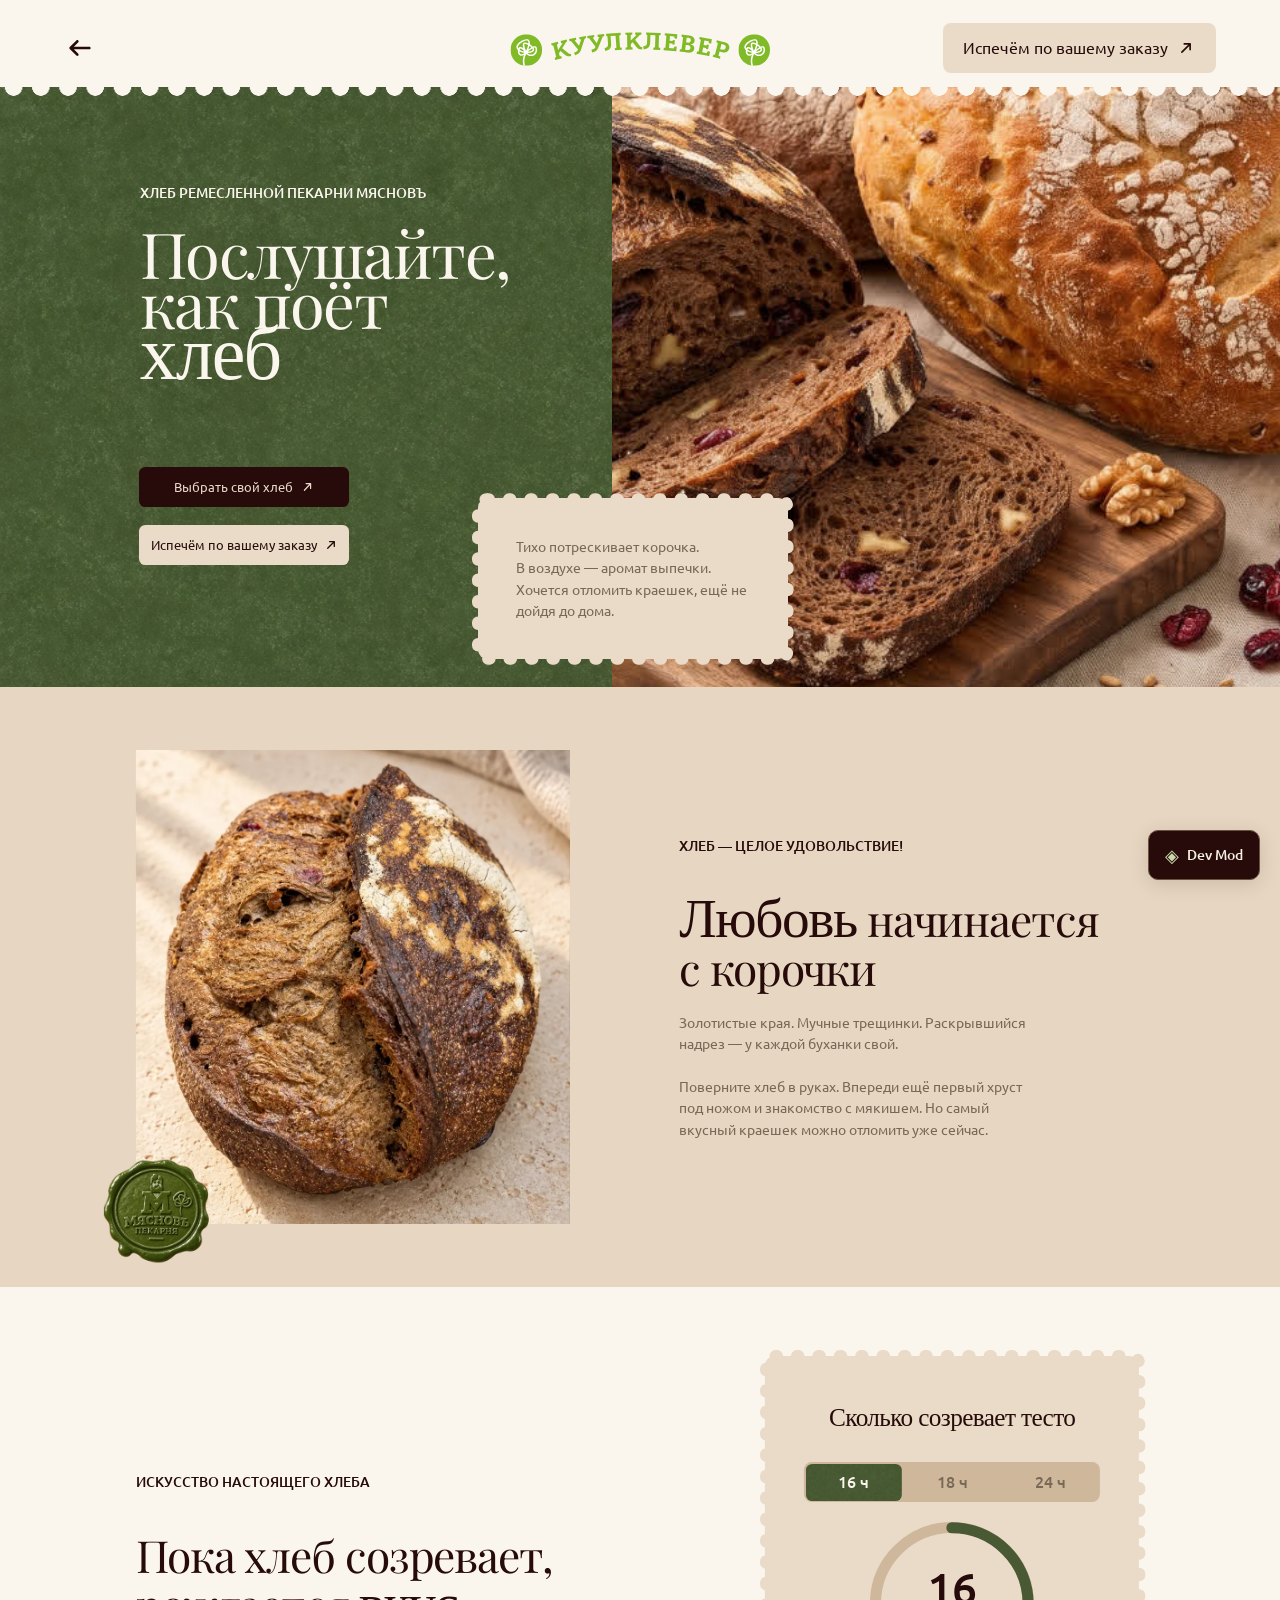
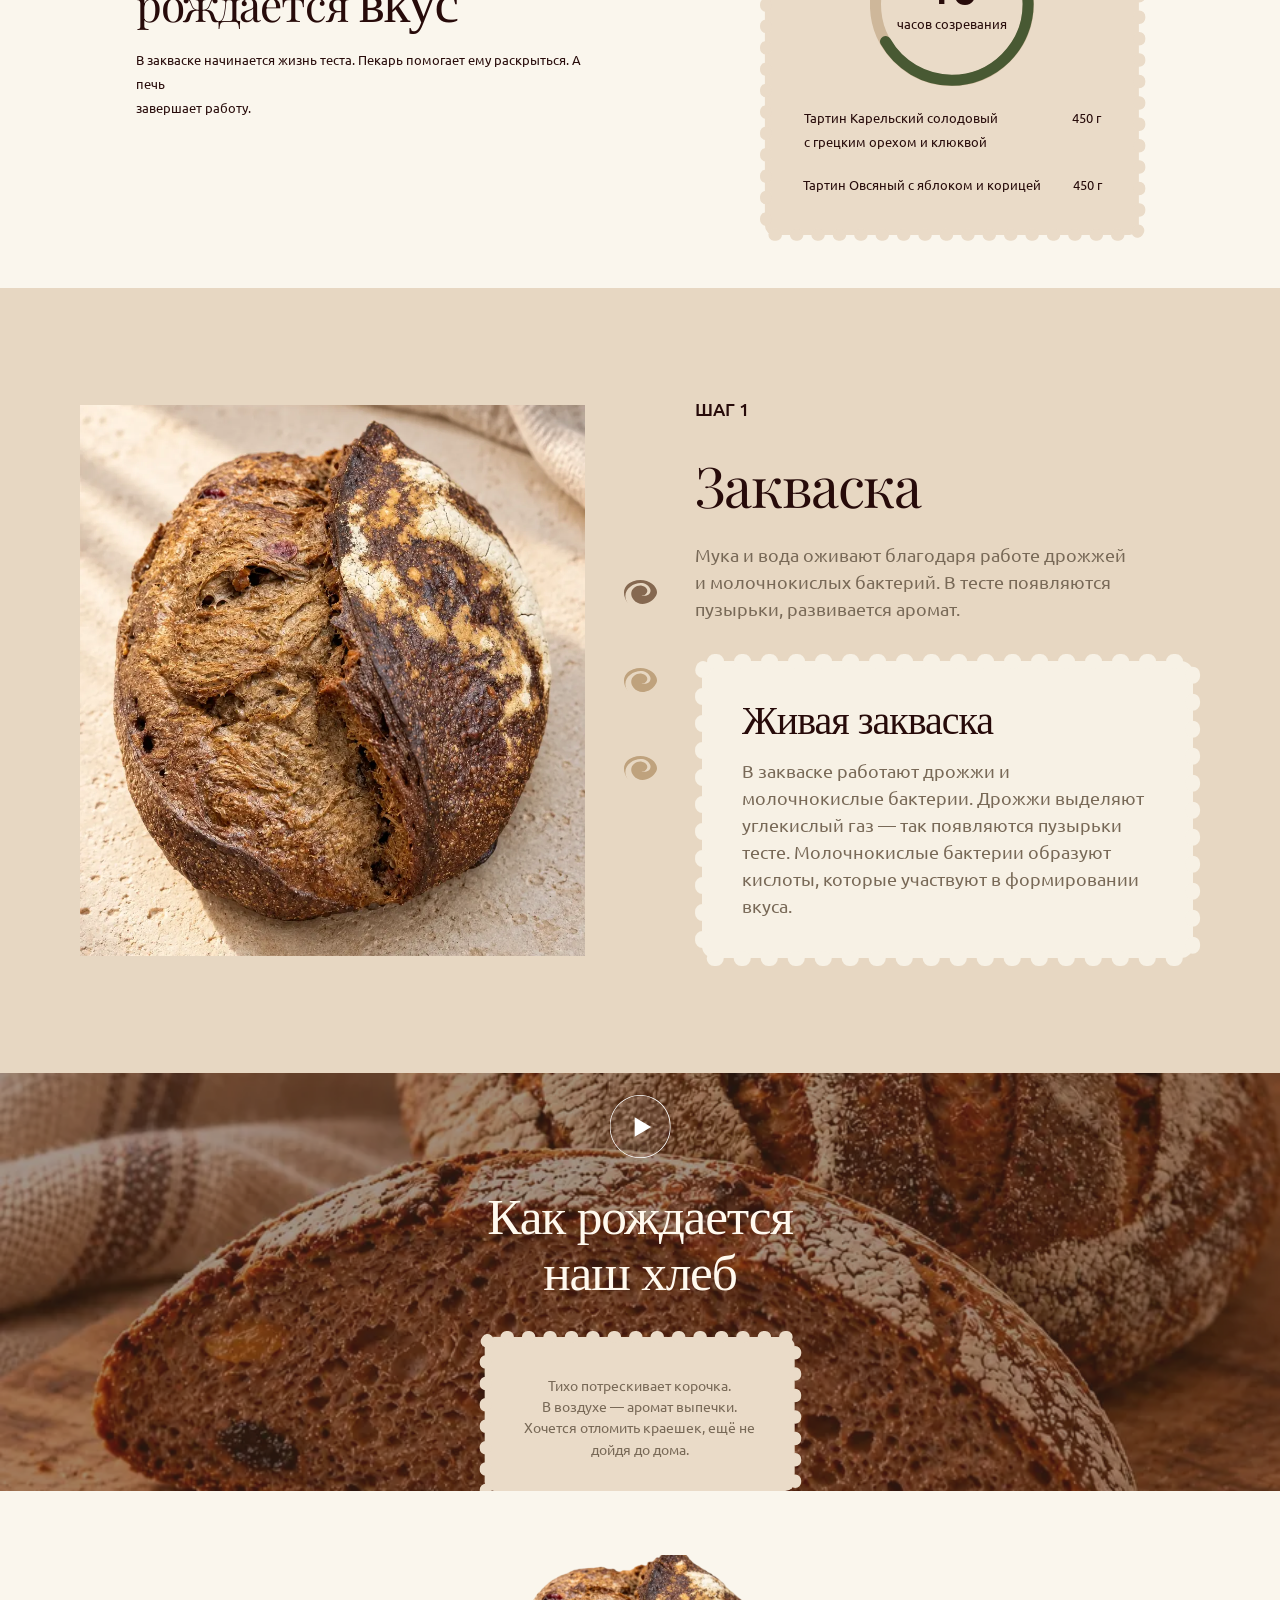
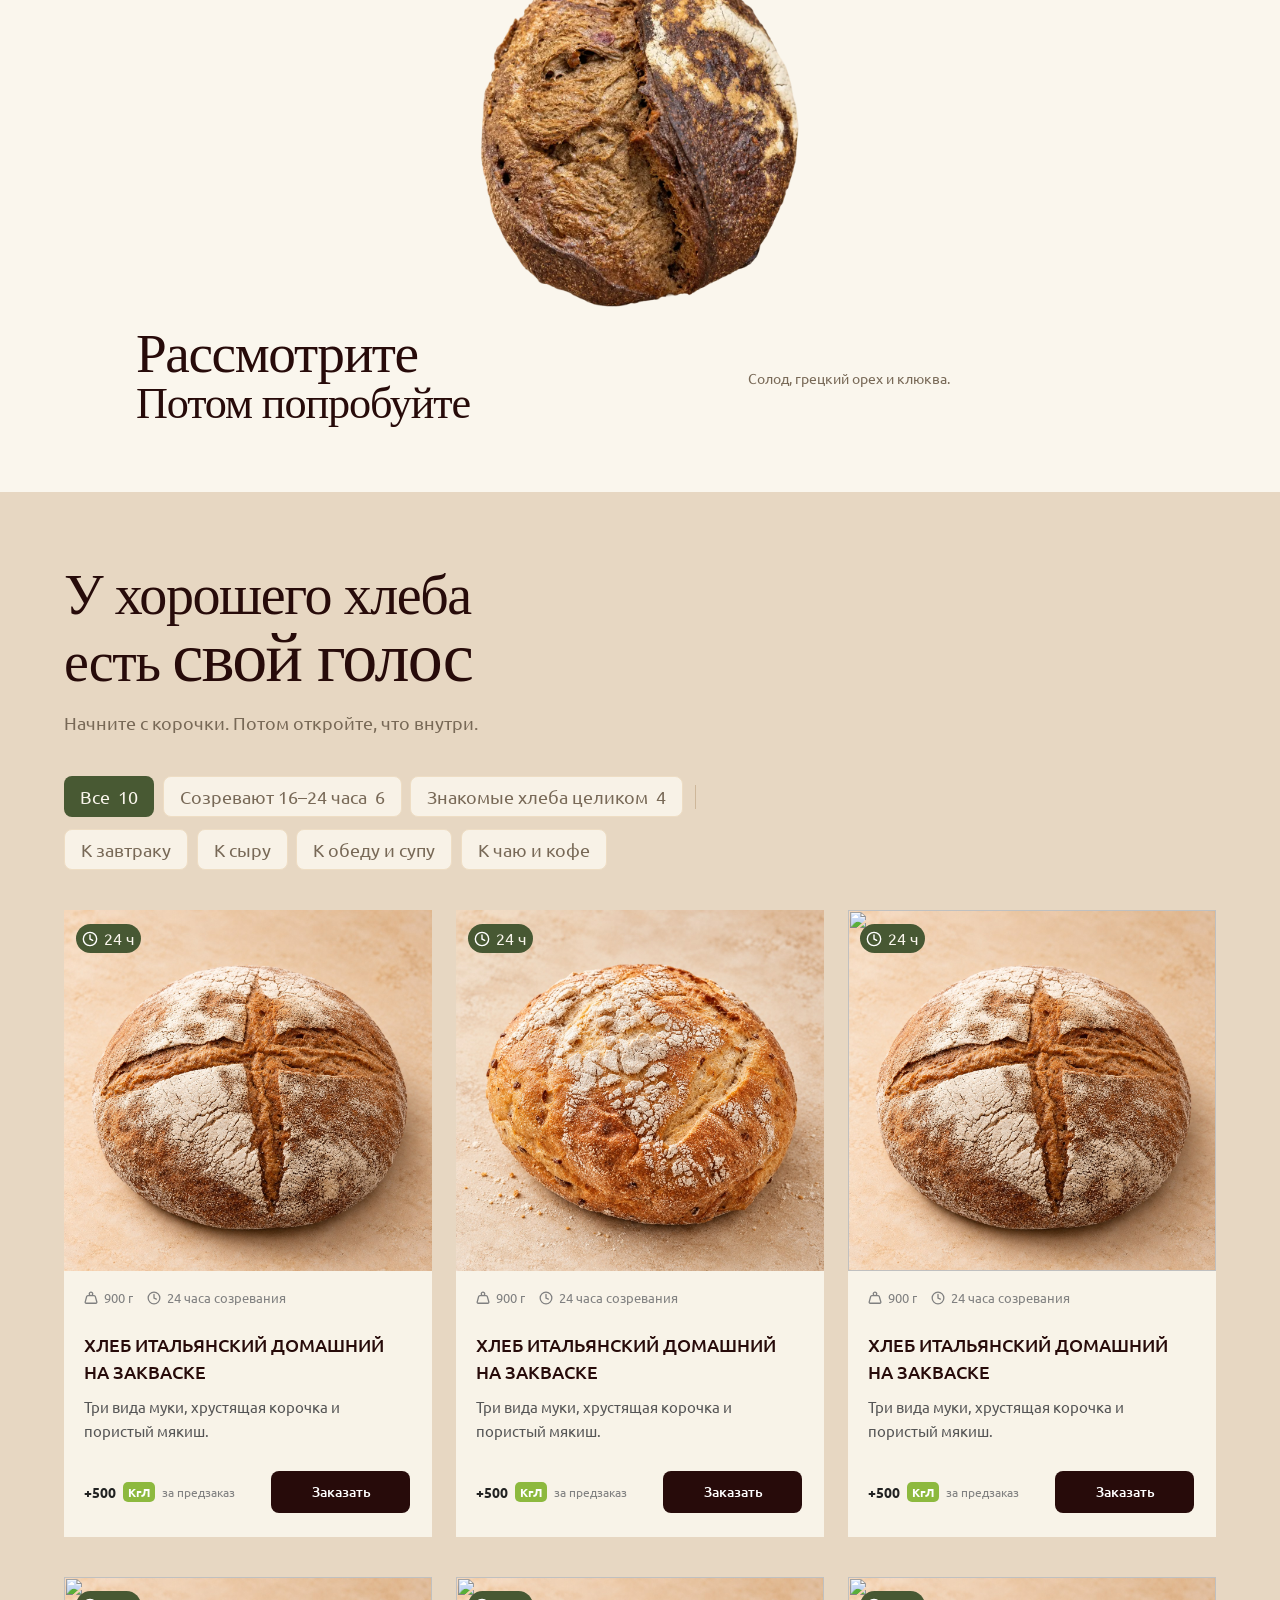
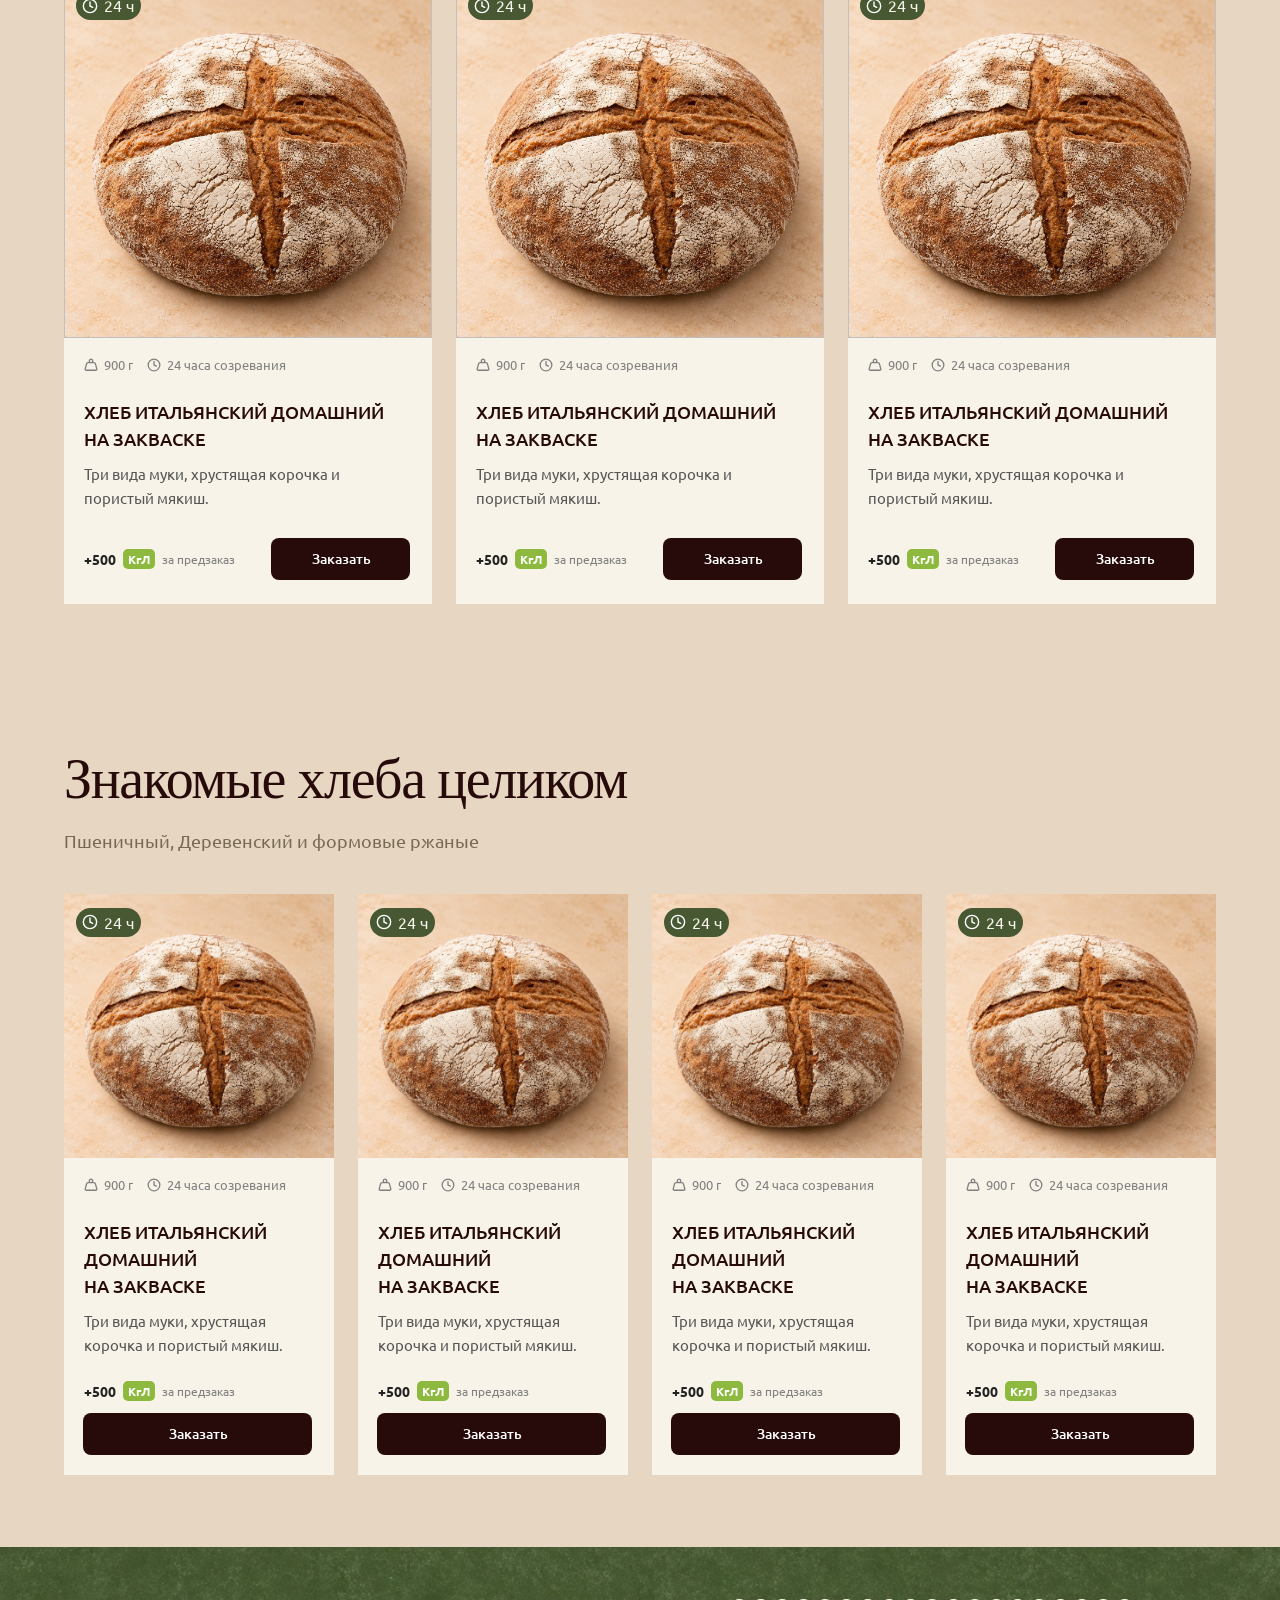
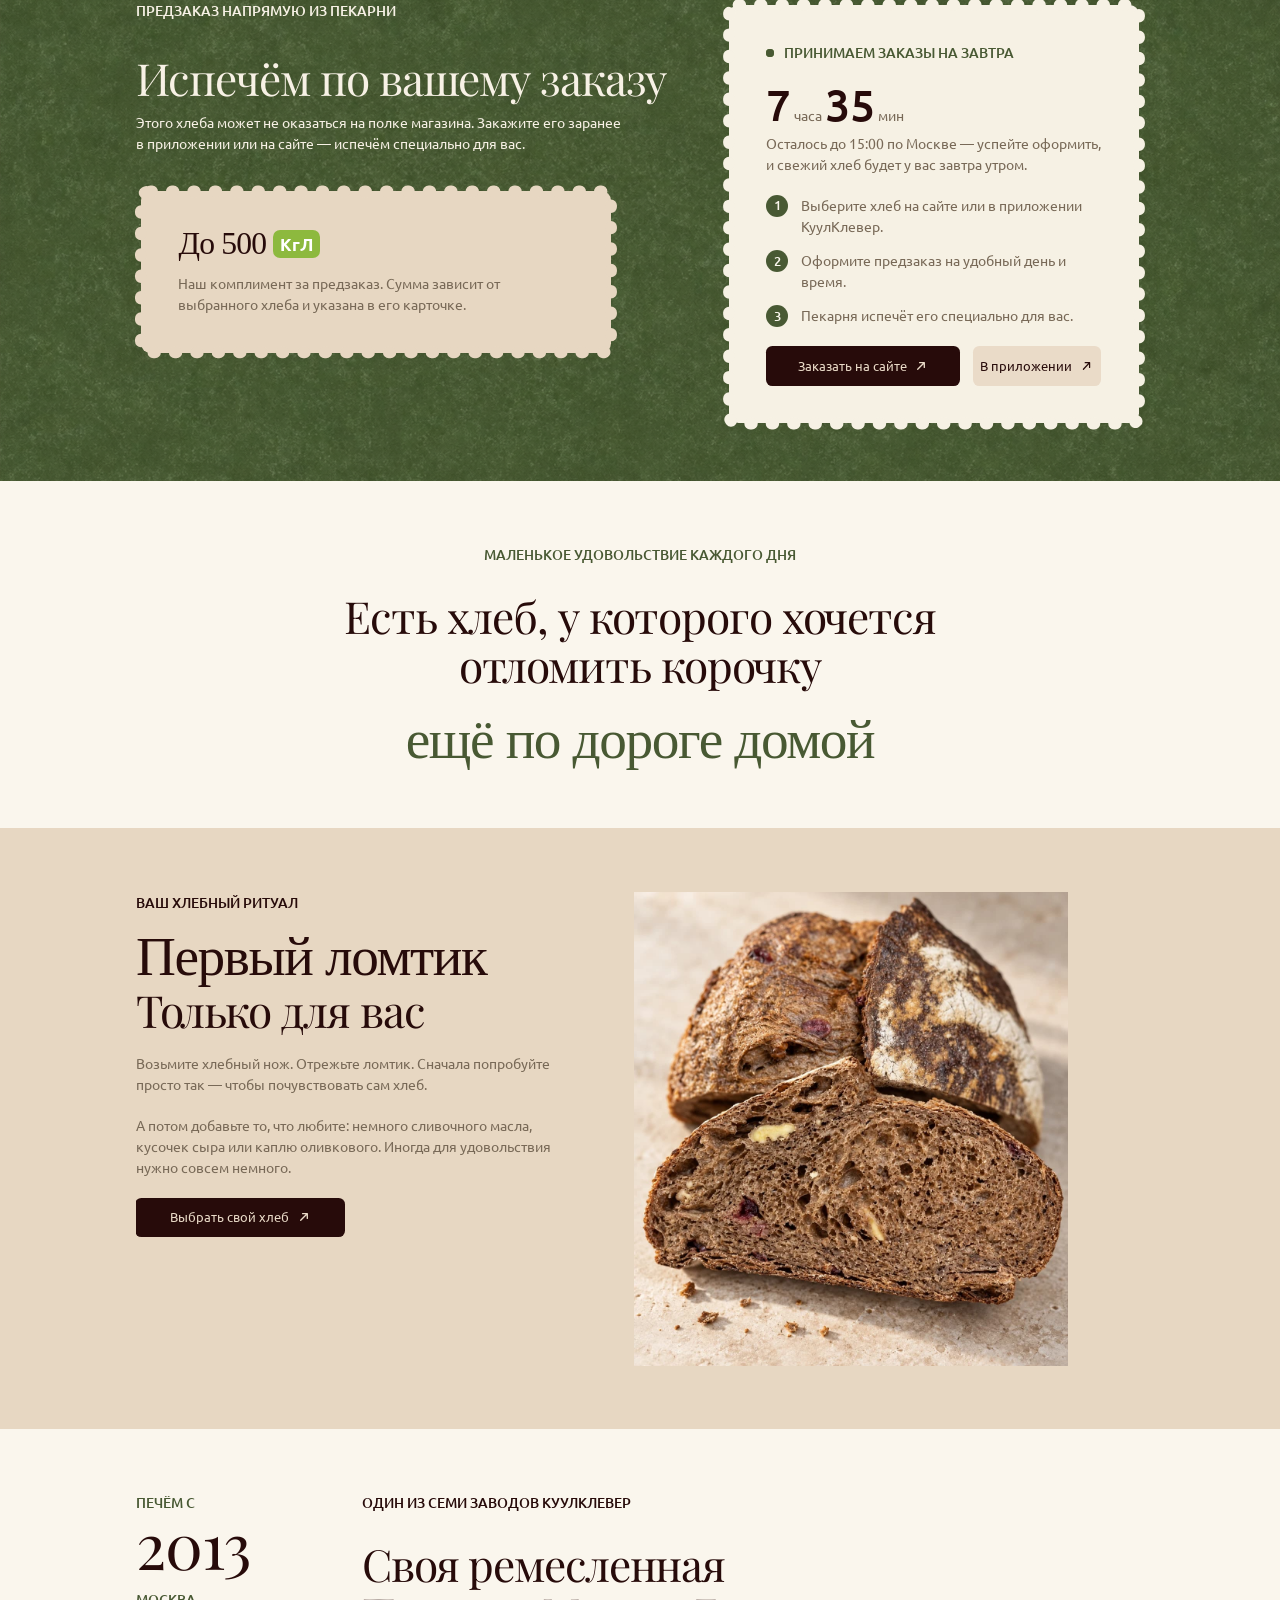
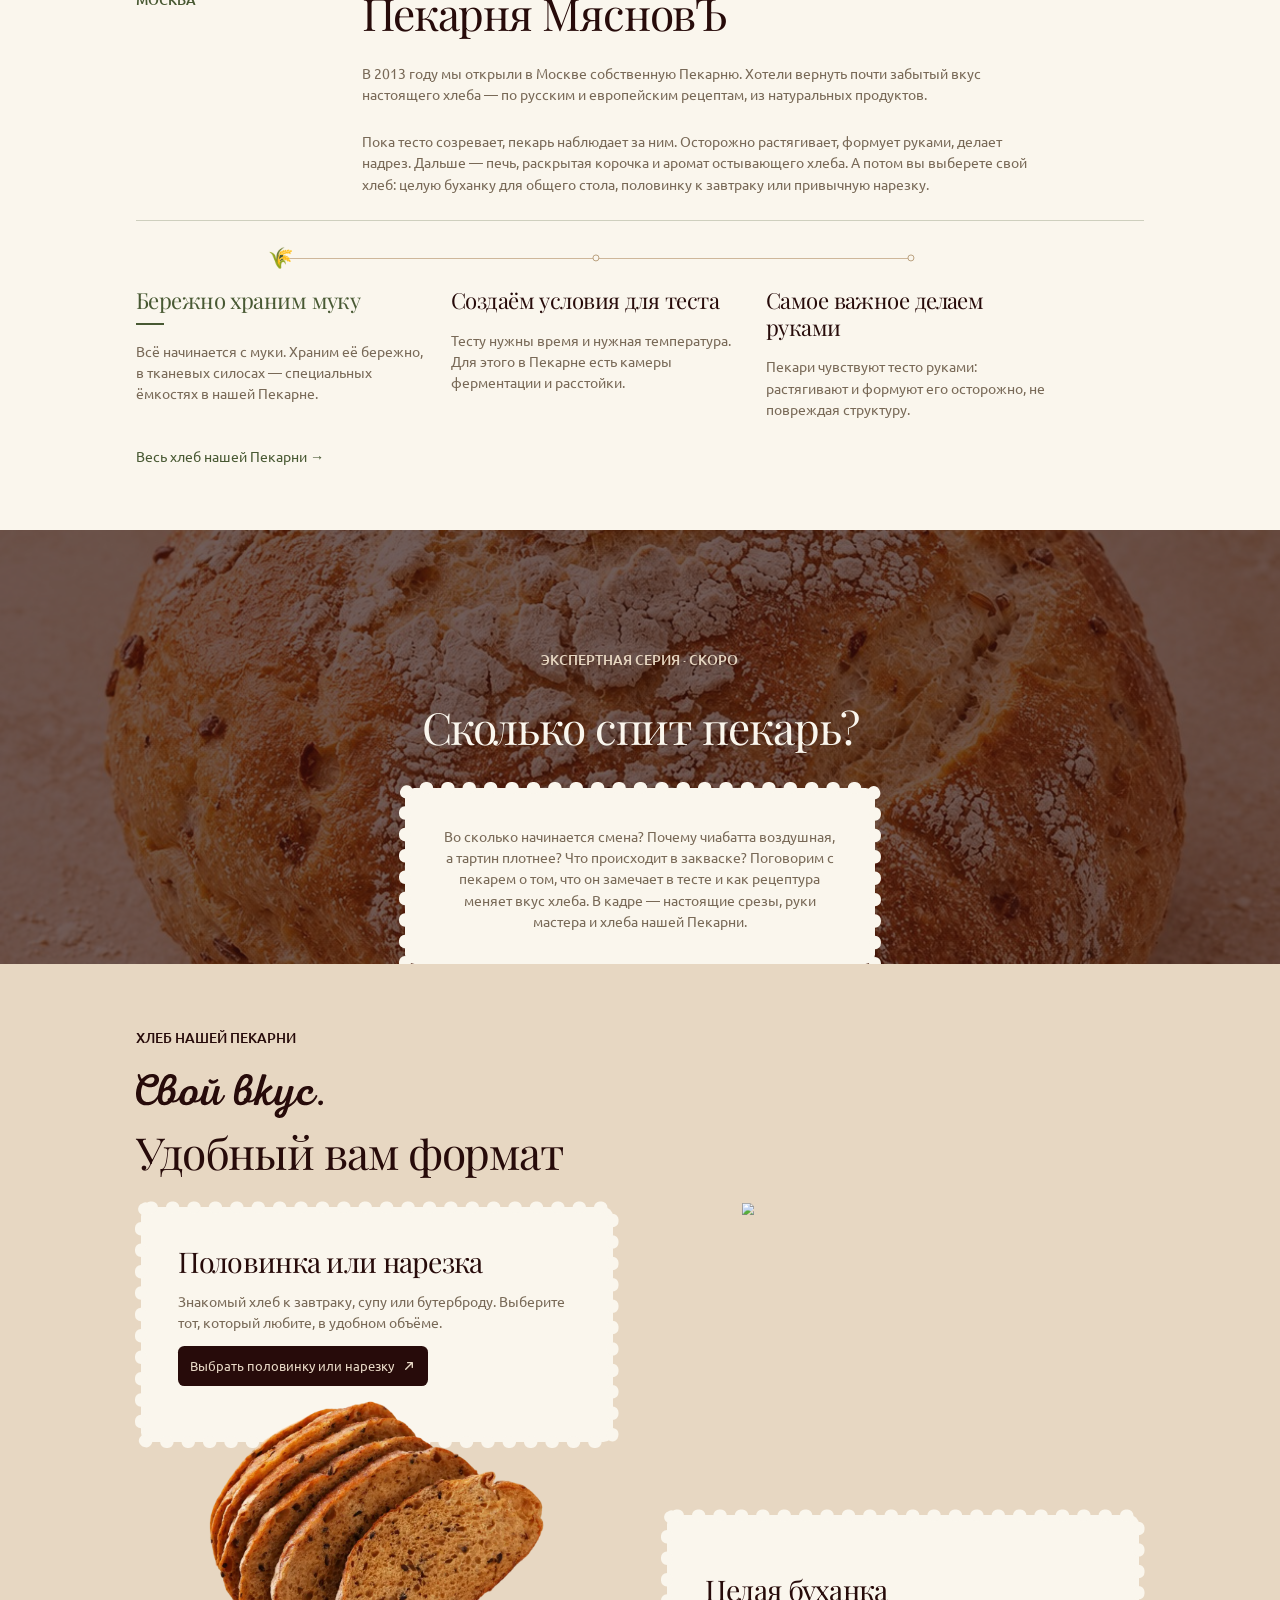
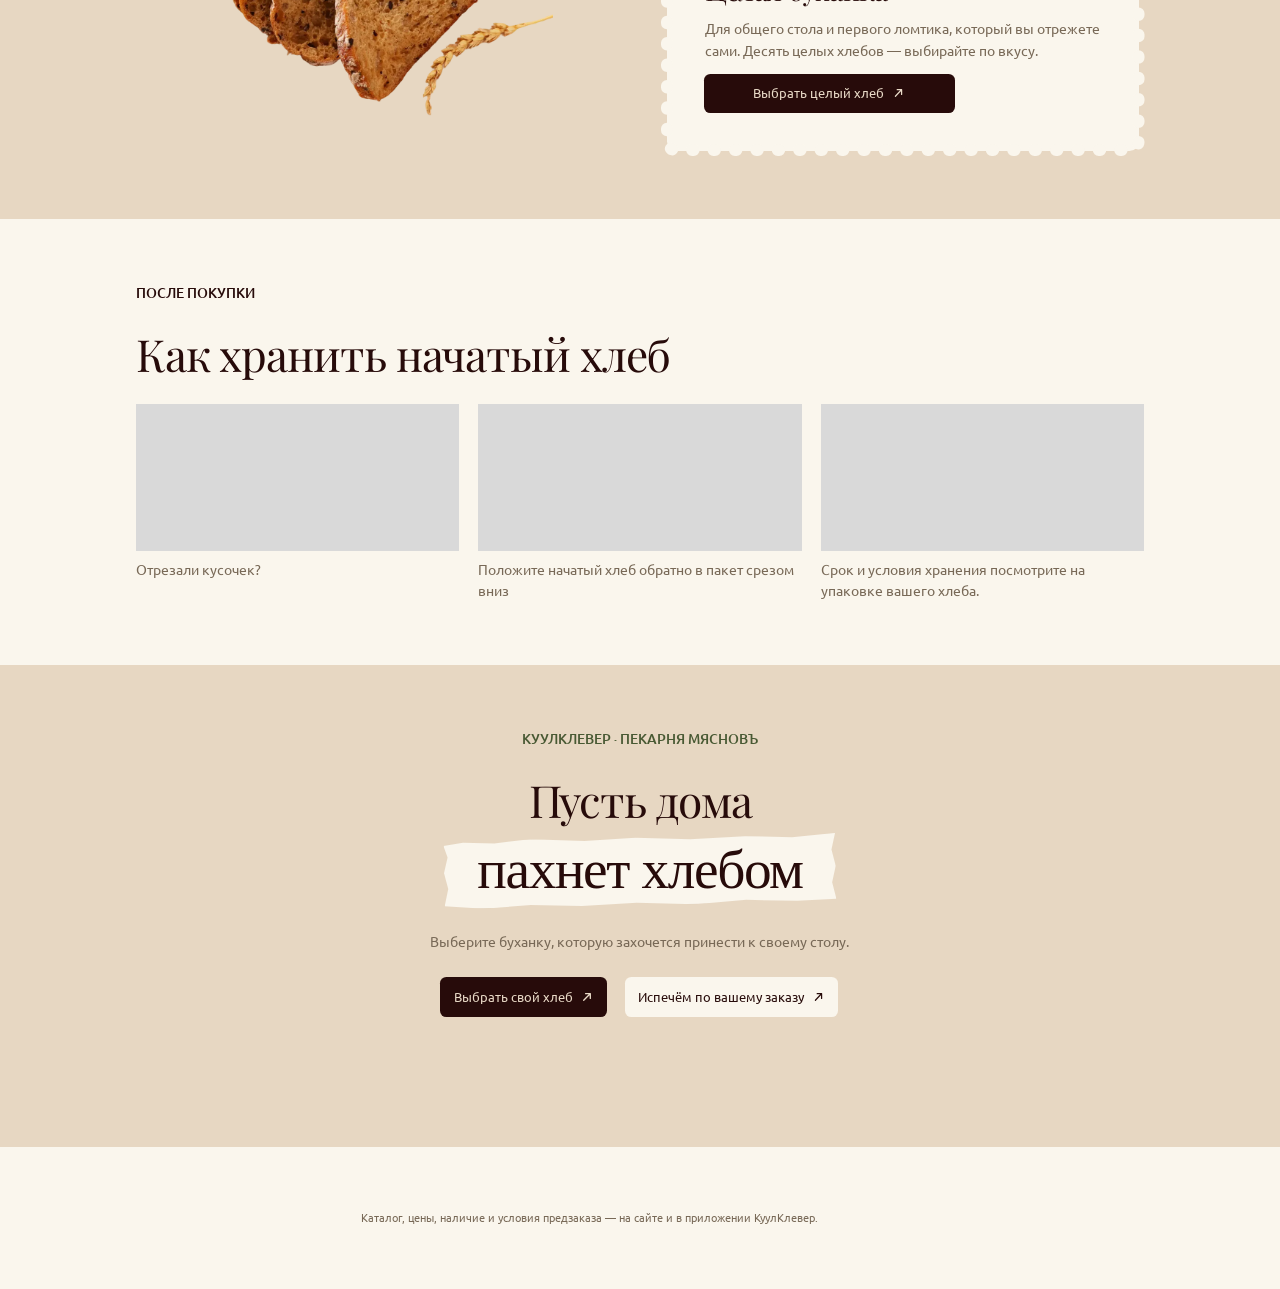
==== commit 7a2af09f: "Replace header back arrow and logo with new SVG files Logo is now a single SVG (clovers + wordmark) " ====
--- a/index.html
+++ b/index.html
@@ -1 +1 @@
-<!doctype html><html lang="ru"><head><meta charset="utf-8"><meta name="viewport" content="width=device-width, initial-scale=1"><meta name="description" content="Ремесленный хлеб Пекарни МясновЪ: живая закваска, долгое созревание и хрустящая корочка. Найдите свой любимый хлеб."><meta name="theme-color" content="#465832"><title>Ремесленный хлеб — КуулКлевер · Пекарня МясновЪ</title><link rel="stylesheet" href="fonts.css"><link rel="stylesheet" href="reference.css"><link rel="stylesheet" href="style.css"></head><body><header class="site-header figma-header" data-node-id="55:4484"><div class="site-header-inner"><a class="header-back" href="https://www.coolclever.ru/" aria-label="На сайт КуулКлевер"><img src="assets/header-back.svg" alt="" width="32" height="32"></a><a class="header-logo" href="#home" aria-label="КуулКлевер — в начало"><img class="header-clover first" src="assets/header-clover.svg" alt=""><img class="header-wordmark" src="assets/header-logo.svg" alt="КуулКлевер"><img class="header-clover last" src="assets/header-clover.svg" alt=""></a><a class="header-order" href="#preorder">Испечём по вашему заказу<img src="assets/78745.svg" alt="" width="20" height="20"></a></div></header><a class="skip" href="#catalog">Перейти к хлебу</a><main><section class="section section-0" data-section="0" style="--height:760px"><div class="s0 s1" data-node-id="6:3965"><div aria-hidden="true" class="s2 s3 s4"><div class="s2 s5 s3"></div><img alt="" class="s2 s6 s7 s1" src="assets/4a512.png"></div><div class="s2 s8 s9 s10 s11" data-node-id="6:4610"><div aria-hidden="true" class="s2 s3 s4"><div class="s2 s12 s3"></div><div class="s2 s3 s13"><img alt="" class="s2 s14 s15 s6 s16 s17" src="assets/06448.png"></div></div></div><div class="s2 s18 s19 s20 s21 s22 s23 s24" data-node-id="6:4707"><p class="s25 s26 s27 s28 s0 s29 s30 s31 s32 s33" data-node-id="6:4663"><span class="s34 s35 mobile-heading">Послушайте, как поёт </span><span class="s36 s34 s37 s38 s39 mobile-heading">хлеб</span></p></div><div class="s2 s40 s41 s42" data-node-id="28:2050"><div class="s2 s43 s44 s45 s46 s18 s19 s47 s48 s41 s49 s42" data-node-id="28:2051"><p class="s25 s50 s51 s37 s0 s29 s52 s53 s54" data-node-id="28:2052">Тихо потрескивает корочка.<br aria-hidden="true">В воздухе — аромат выпечки.<br aria-hidden="true">Хочется отломить краешек, ещё не дойдя до дома.</p></div></div><div class="s2 s18 s55 s19 s20 s56 s21 s22 s57 s58" data-node-id="28:3198"><a class="s18 s19 s59 s60 s47 s48 s0 s61 s29 s62" href="https://www.coolclever.ru/catalog/otdokhni/frantsuzskie-konyaki/filter/ierarhiya-kru-grand-shampan-1-j-kru" data-node-id="6:4687" target="_blank" data-name="CTA / Открыть каталог"><div class="s2 s18 s19 s63 s21" data-node-id="I6:4687;70:2130" data-name="Web Kit / Button · основание"><div class="s64 s18 s19 s65 s66 s47 s48 s67 s68 s69 s0 s70" data-node-id="I6:4687;70:2130;257:32025" data-name="base / Button"></div></div><p class="s25 s50 s71 s37 s0 s29 s72 s73 s74 s75" data-node-id="I6:4687;7:1037">Выбрать свой хлеб</p><div class="s0 s29 s76" data-node-id="I6:4687;117:3331" data-name="Arrows / ArrowUpRightLine"><img alt="" class="s2 s77 s3 s6 s1" src="assets/33840.svg"></div></a><a class="s18 s19 s59 s60 s47 s48 s0 s61 s29 s62" href="https://www.coolclever.ru/catalog/otdokhni/frantsuzskie-konyaki/filter/ierarhiya-kru-grand-shampan-1-j-kru" data-node-id="6:4700" target="_blank" data-name="CTA / Открыть каталог"><div class="s2 s18 s19 s63 s21" data-node-id="I6:4700;70:2130" data-name="Web Kit / Button · основание"><div class="s43 s18 s19 s65 s66 s47 s48 s67 s68 s69 s0 s70" data-node-id="I6:4700;70:2130;257:32025" data-name="base / Button"></div></div><p class="s25 s50 s71 s37 s0 s29 s78 s73 s74 s75" data-node-id="I6:4700;7:1037">Испечём по вашему заказу</p><div class="s0 s29 s76" data-node-id="I6:4700;117:3331" data-name="Arrows / ArrowUpRightLine"><img alt="" class="s2 s77 s3 s6 s1" src="assets/78745.svg"></div></a></div><p class="s25 s2 s79 s51 s22 s37 s30 s52 s80 s81 s82" data-node-id="6:4708">Хлеб ремесленной пекарни МясновЪ</p></div></section><section class="section section-1" data-section="1" style="--height:760px"><div class="s83 s0 s1" data-node-id="6:4719"><div class="s84 s2 s18 s19 s85 s47 s86 s87 s88" data-node-id="6:4759"><div class="s89 s0 s29 s90" data-node-id="6:4722" data-name="Мучная корочка и раскрытый надрез крупным планом"><div aria-hidden="true" class="s2 s3 s4"><div class="s2 s3 s13"><img alt="" class="s2 s91 s92 s6 s93 s62" src="assets/f1c16.png"></div><img alt="" class="s2 s6 s7 s1" src="assets/4b641.png"></div><div class="s2 s94 s95 s96 s97" data-node-id="28:2544" data-name="image 28"><img alt="" class="s2 s3 s6 s7 s4 s1" src="assets/b7c71.png"></div></div><div class="s25 s18 s19 s20 s98 s21 s0 s29 s99" data-node-id="6:4753"><p class="s79 s51 s37 s0 s29 s78 s52 s81 s62" data-node-id="6:4751">Хлеб — целое удовольствие!</p><div class="s18 s19 s20 s100 s21 s28 s0 s29 s62" data-node-id="6:4748"><p class="s26 s27 s0 s29 s78 s31 s101 s62" data-node-id="7:5030"><span class="s36 s34 s37 s102 s103 mobile-heading">Любовь</span><span class="s34 s104 mobile-heading"> начинается<br aria-hidden="true">с корочки</span></p><div class="s50 s37 s0 s29 s52 s53 s62 s105" data-node-id="6:4745"><p class="s51 s106">Золотистые края. Мучные трещинки. Раскрывшийся</p><p class="s51 s106">надрез — у каждой буханки свой.<br aria-hidden="true"><br aria-hidden="true">Поверните хлеб в руках. Впереди ещё первый хруст</p><p class="s51 s106">под ножом и знакомство с мякишем. Но самый</p><p class="s51">вкусный краешек можно отломить уже сейчас.</p></div></div></div></div></div></section><section class="section section-2" data-section="2" style="--height:760px"><div class="s107 s0 s1" data-node-id="7:4821"><div class="s84 s2 s18 s19 s47 s108 s86 s87 s88" data-node-id="28:2542"><div class="s25 s18 s19 s20 s98 s21 s0 s29 s99" data-node-id="7:4831"><p class="s79 s51 s37 s0 s29 s78 s52 s81 s62" data-node-id="7:4832">искусство настоящего хлеба</p><div class="s18 s19 s20 s100 s21 s28 s0 s29 s62" data-node-id="7:4833"><div class="s26 s27 s0 s29 s78 s31 s101 s62" data-node-id="7:4834"><p class="s34 s106 s104 mobile-heading">Пока хлеб созревает,</p><p ><span class="s34 s104 mobile-heading">рождается </span><span class="s25 s36 s34 s37 s78 s102 s103 mobile-heading">вкус</span></p></div><div class="s109 s37 s0 s29 s110 s111 s62" data-node-id="7:4835"><p class="s112 s106">В закваске начинается жизнь теста. Пекарь помогает ему раскрыться. А печь</p><p class="s112">завершает работу.</p></div></div></div><div class="s113 s114 s115 s28 s116 s0 s29" data-node-id="28:2145"><div class="s43 s44 s45 s46 s117 s18 s19 s20 s100 s47 s48 s118 s119 s49 s0 s120" data-node-id="28:2146"><p class="s25 s36 s121 s34 s122 s37 s0 s29 s78 s123 s124 s125 s126" data-node-id="7:4907">Сколько созревает тесто</p><div class="s127 s18 s19 s128 s129 s21 s130 s0 s131 s29 s132" data-node-id="7:4921" data-name="Выбор Крю"><div class="s18 s19 s65 s66 s47 s48 s67 s133 s0 s70" data-node-id="I7:4921;7:1062" data-name="Все"><div aria-hidden="true" class="s2 s3 s4 s70"><div class="s2 s134 s3 s70"></div><img alt="" class="s2 s6 s7 s70 s1" src="assets/4a512.png"></div><p class="s25 s79 s135 s37 s0 s29 s136 s137 s75" data-node-id="I7:4921;7:1063">16 ч</p></div><div class="s18 s19 s65 s138 s66 s47 s48 s67 s133 s0 s70" data-node-id="I7:4921;7:1064" data-name="Гранд"><p class="s25 s79 s135 s37 s0 s29 s136 s137 s75" data-node-id="I7:4921;7:1066">18 ч</p></div><div class="s18 s19 s65 s138 s66 s47 s48 s67 s133 s0 s70" data-node-id="I7:4921;7:1067" data-name="Фин"><p class="s25 s79 s135 s37 s0 s29 s136 s137 s75" data-node-id="I7:4921;7:1069">24 ч</p></div></div><div class="s0 s29 s139" data-node-id="7:4956"><p class="s25 s2 s79 s135 s140 s37 s78 s104 s141 s75 mobile-heading" data-node-id="7:4953">16</p><div class="s2 s142 s143 s144" data-node-id="7:4920"><img alt="" class="s2 s77 s3 s6 s1" src="assets/3ef0c.svg"></div><div class="s2 s19 s47 s48 s92 s139 s10" data-node-id="7:4952"><div class="s145 s146"><div class="s0 s143"><div class="s2 s147"><img alt="" class="s77 s6 s1" src="assets/964aa.svg"></div></div></div></div><p class="s25 s2 s109 s112 s148 s37 s110 s111 s149 s75" data-node-id="7:4954">часов созревания</p></div><div class="s25 s18 s19 s150 s21 s151 s37 s0 s29 s73 s110 s152" data-node-id="7:4962"><p class="s65 s67 s0" data-node-id="7:4957">Тартин Карельский солодовый<br aria-hidden="true">с грецким орехом и клюквой</p><p class="s0 s29 s153 s75" data-node-id="7:4961">450 г</p></div><div class="s25 s18 s19 s150 s21 s151 s37 s0 s29 s73 s110 s154" data-node-id="7:4963"><p class="s65 s67 s0" data-node-id="7:4964">Тартин Овсяный с яблоком и корицей</p><p class="s0 s29 s153 s75" data-node-id="7:4965">450 г</p></div></div></div></div></div></section><section class="section section-3" data-section="3" style="--height:760px"><div class="s83 s0 s1" data-node-id="7:5473"><div class="s84 s2 s18 s19 s155 s47 s86 s87 s88" data-node-id="7:5476"><div class="s89 s0 s29 s90" data-node-id="7:5477" data-name="Мучная корочка и раскрытый надрез крупным планом"><div aria-hidden="true" class="s2 s3 s4"><div class="s2 s3 s13"><img alt="" class="s2 s91 s92 s6 s93 s62" src="assets/f1c16.png"></div><img alt="" class="s2 s6 s7 s1" src="assets/4b641.png"></div></div><div class="s156 s0 s29 s157" data-node-id="7:5478"><img alt="" class="s2 s77 s3 s6 s1" src="assets/28cf9.svg"></div><div class="s25 s18 s19 s20 s98 s21 s0 s29 s99" data-node-id="7:5482"><p class="s79 s51 s122 s37 s0 s29 s78 s52 s81 s126" data-node-id="7:5483">ШАГ 1</p><div class="s18 s19 s20 s100 s21 s0 s29 s62" data-node-id="7:5484"><p class="s26 s27 s34 s0 s29 s78 s104 s101 s62 mobile-heading" data-node-id="7:5485">Закваска</p><div class="s50 s28 s37 s0 s29 s52 s53 s62" data-node-id="7:5486"><p class="s51 s106">Мука и вода оживают благодаря работе дрожжей<br aria-hidden="true">и молочнокислых бактерий. В тесте появляются</p><p class="s51">пузырьки, развивается аромат.</p></div></div><div class="s158 s44 s159 s46 s18 s19 s20 s160 s21 s37 s49 s0 s29" data-node-id="28:2269"><p class="s36 s135 s0 s29 s78 s161 s162 s75" data-node-id="28:2270">Живая закваска</p><p class="s50 s51 s0 s29 s52 s53 s163" data-node-id="28:2271">В закваске работают дрожжи и молочнокислые бактерии. Дрожжи выделяют углекислый газ — так появляются пузырьки тесте. Молочнокислые бактерии образуют кислоты, которые участвуют в формировании вкуса.</p></div></div></div></div></section><section class="section section-4" data-section="4" style="--height:760px"><div class="s83 s0 s1" data-node-id="28:3331" data-name="Брожение"><div class="s84 s2 s18 s19 s155 s47 s86 s87 s88" data-node-id="28:3334"><div class="s89 s0 s29 s90" data-node-id="28:3335" data-name="Мучная корочка и раскрытый надрез крупным планом"><div aria-hidden="true" class="s2 s3 s4"><div class="s2 s3 s13"><img alt="" class="s2 s91 s92 s6 s93 s62" src="assets/f1c16.png"></div><img alt="" class="s2 s6 s7 s1" src="assets/4b641.png"></div></div><div class="s156 s0 s29 s157" data-node-id="28:3336"><img alt="" class="s2 s77 s3 s6 s1" src="assets/a855b.svg"></div><div class="s25 s18 s19 s20 s98 s21 s0 s29 s99" data-node-id="28:3340"><p class="s79 s51 s122 s37 s0 s29 s78 s52 s81 s126" data-node-id="28:3341">ШАГ 2</p><div class="s18 s19 s20 s100 s21 s0 s29 s62" data-node-id="28:3342"><p class="s26 s27 s34 s0 s29 s78 s104 s101 s62 mobile-heading" data-node-id="28:3343">Брожение</p><p class="s50 s51 s37 s0 s29 s52 s53 s62" data-node-id="28:3344">Пока тесто созревает, меняются его структура и вкус. Мастер наблюдает за ним и чувствует, когда пора двигаться дальше.</p></div><div class="s158 s44 s159 s46 s18 s19 s20 s160 s21 s37 s49 s0 s29" data-node-id="28:3345"><p class="s36 s135 s0 s29 s78 s161 s162 s75" data-node-id="28:3346">Руками пекаря</p><p class="s50 s51 s0 s29 s52 s53 s163" data-node-id="28:3347">Пекари вручную растягивают и формуют тесто, бережно сохраняя его структуру.</p></div></div></div></div></section><section class="section section-5" data-section="5" style="--height:760px"><div class="s83 s0 s1" data-node-id="28:3348" data-name="Печь"><div class="s84 s2 s18 s19 s155 s47 s86 s87 s88" data-node-id="28:3351"><div class="s89 s0 s29 s90" data-node-id="28:3352" data-name="Мучная корочка и раскрытый надрез крупным планом"><div aria-hidden="true" class="s2 s3 s4"><div class="s2 s3 s13"><img alt="" class="s2 s91 s92 s6 s93 s62" src="assets/f1c16.png"></div><img alt="" class="s2 s6 s7 s1" src="assets/4b641.png"></div></div><div class="s156 s0 s29 s157" data-node-id="28:3353"><img alt="" class="s2 s77 s3 s6 s1" src="assets/0e4f3.svg"></div><div class="s25 s18 s19 s20 s98 s21 s0 s29 s99" data-node-id="28:3357"><p class="s79 s51 s122 s37 s0 s29 s78 s52 s81 s126" data-node-id="28:3358">ШАГ 3</p><div class="s18 s19 s20 s100 s21 s0 s29 s62" data-node-id="28:3359"><p class="s26 s27 s34 s0 s29 s78 s104 s101 s62 mobile-heading" data-node-id="28:3360">Печь</p><div class="s50 s28 s37 s0 s29 s52 s53 s62 s105" data-node-id="28:3361"><p class="s51 s106">Надрез раскрывается, поверхность становится</p><p class="s51 s106">корочкой. После выпечки она может тихо</p><p class="s51">потрескивать при остывании. Так хлеб «поёт».<br aria-hidden="true"><br aria-hidden="true">Целую буханку мы оставляем для вашего первого разреза; половинки и нарезка — для тех, кому удобнее такой формат.</p></div></div><div class="s158 s44 s159 s46 s18 s19 s20 s160 s21 s37 s49 s0 s29" data-node-id="28:3362"><p class="s36 s135 s0 s29 s78 s161 s162 s75" data-node-id="28:3363">От теста — к корочке</p><p class="s50 s51 s0 s29 s52 s53 s163" data-node-id="28:3364">В Пекарне МясновЪ установлены печи с каменным подом, близкие к старинным каменным печам. После выпечки хлеб остывает и отправляется в магазины.</p></div></div></div></div></section><section class="section section-6" data-section="6" style="--height:530px"><div class="s0 s1" data-node-id="7:5547"><div aria-hidden="true" class="s2 s3 s4"><div class="s2 s83 s3"></div><div class="s2 s3 s13"><img alt="" class="s2 s164 s92 s6 s165 s62" src="assets/7152e.png"></div><img alt="" class="s2 s6 s7 s1" src="assets/37c5f.png"><div class="s2 s166 s3"></div></div><div class="s84 s2 s167 s18 s19 s20 s168 s47 s86 s169" data-node-id="7:5550"><div class="s170 s0 s29 s171" data-node-id="7:5551"><img alt="" class="s2 s77 s3 s6 s1" src="assets/f2483.svg"></div><div class="s25 s19 s20 s172 s48 s28 s37 s0 s29 s173 s174 s124 s175 s75 mobile-heading" data-node-id="7:5554"><p class="s176 s106">Как рождается</p><p class="s176">наш хлеб</p></div><div class="s43 s45 s46 s177 s178 s179 s18 s19 s47 s48 s49 s0 s29" data-node-id="28:2405"><p class="s25 s50 s51 s37 s0 s29 s52 s53 s124 s54" data-node-id="28:2406">Тихо потрескивает корочка.<br aria-hidden="true">В воздухе — аромат выпечки.<br aria-hidden="true">Хочется отломить краешек, ещё не дойдя до дома.</p></div></div></div></section><section class="section section-7" data-section="7" style="--height:760px"><div class="s107 s0 s1" data-node-id="7:5605"><div class="s84 s2 s18 s19 s20 s100 s47 s86 s87 s88" data-node-id="28:2558"><div class="s18 s19 s47 s48 s0 s29 s62" data-node-id="7:5759"><div class="s180 s0 s29 s181" data-node-id="7:5786" data-name="Мучная корочка и раскрытый надрез крупным планом"><div class="s2 s3 s13 s4"><img alt="" class="s2 s182 s183 s6 s184 s185" src="assets/6994b.png"></div></div></div><div class="s18 s19 s20 s21 s0 s29 s62" data-node-id="28:2557"><div class="s25 s18 s19 s186 s47 s28 s37 s0 s29 s62 s75" data-node-id="28:2556"><div class="s172 s0 s29 s78 s31 s101" data-node-id="7:5760"><p class="s36 s34 s106 s102 s103 mobile-heading">Рассмотрите</p><p class="s34 s104 mobile-heading">Потом попробуйте</p></div><div class="s50 s0 s29 s52 s53" data-node-id="7:5764"><p class="s51 s106">Солод, грецкий орех и клюква.</p></div></div></div></div></div></section><section class="section section-8" data-section="8" style="--height:1810px"><div class="s83 s0 s1" data-node-id="7:5787"><div class="s2 s18 s19 s20 s168 s21 s187 s87 s88" data-node-id="28:2559"><div class="s18 s19 s20 s160 s21 s0 s29 s62" data-node-id="7:5814" data-name="Container"><div class="s18 s19 s20 s21 s0 s29" data-node-id="7:5815" data-name="Heading 2:margin"><div class="s25 s172 s28 s37 s0 s29 s78 s31 s101 s75" data-node-id="7:5816"><p class="s34 s106 s104 mobile-heading">У хорошего хлеба</p><p ><span class="s34 s104 mobile-heading">есть </span><span class="s25 s36 s34 s37 s78 s102 s103 mobile-heading">свой голос</span></p></div></div><div class="s18 s19 s20 s21 s0 s29 s188" data-node-id="7:5817" data-name="Margin"><p class="s25 s50 s51 s37 s0 s29 s52 s53 s62" data-node-id="7:5818">Начните с корочки. Потом откройте, что внутри.</p></div></div><div class="s189 s19 s190 s191 s47 s133 s0 s29 s62" data-node-id="9:6579" data-name="Теги хлеба"><div class="s25 s18 s19 s50 s192 s47 s51 s37 s133 s0 s29 s52 s75" data-node-id="9:6580" data-name="Категории"><div class="s193 s18 s19 s59 s194 s47 s48 s133 s195 s0 s70 s29 s30" data-node-id="9:6581" data-name="Выбранный тег"><p class="s0 s29" data-node-id="9:6582">Все</p><p class="s0 s29" data-node-id="9:6583">10</p></div><div class="s196 s197 s198 s199 s18 s19 s59 s194 s47 s48 s133 s195 s0 s70 s29 s53" data-node-id="9:6584" data-name="Тег"><p class="s0 s29" data-node-id="9:6585">Созревают 16–24 часа</p><p class="s0 s29" data-node-id="9:6586">6</p></div><div class="s196 s197 s198 s199 s18 s19 s59 s194 s47 s48 s133 s195 s0 s70 s29 s53" data-node-id="9:6587" data-name="Тег"><p class="s0 s29" data-node-id="9:6588">Знакомые хлеба целиком</p><p class="s0 s29" data-node-id="9:6589">4</p></div></div><div class="s127 s200 s0 s29 s201" data-node-id="9:6590" data-name="Разделитель"></div><div class="s18 s19 s192 s47 s133 s0 s29" data-node-id="9:6591" data-name="К чему подать"><div class="s196 s197 s198 s199 s18 s19 s194 s47 s48 s133 s195 s0 s70 s29" data-node-id="9:6592" data-name="Тег"><p class="s25 s50 s51 s37 s0 s29 s52 s53 s75" data-node-id="9:6593">К завтраку</p></div><div class="s196 s197 s198 s199 s18 s19 s194 s47 s48 s133 s195 s0 s70 s29" data-node-id="9:6594" data-name="Тег"><p class="s25 s50 s51 s37 s0 s29 s52 s53 s75" data-node-id="9:6595">К сыру</p></div><div class="s196 s197 s198 s199 s18 s19 s194 s47 s48 s133 s195 s0 s70 s29" data-node-id="9:6596" data-name="Тег"><p class="s25 s50 s51 s37 s0 s29 s52 s53 s75" data-node-id="9:6597">К обеду и супу</p></div><div class="s196 s197 s198 s199 s18 s19 s194 s47 s48 s133 s195 s0 s70 s29" data-node-id="9:6598" data-name="Тег"><p class="s25 s50 s51 s37 s0 s29 s52 s53 s75" data-node-id="9:6599">К чаю и кофе</p></div></div></div><div class="s18 s19 s100 s21 s0 s29 s62" data-node-id="9:5972"><div class="s202 s18 s19 s65 s20 s21 s67 s133 s0" data-node-id="9:5860"><div class="s18 s19 s20 s203 s21 s133 s0 s29 s62" data-node-id="8:471" data-name="Фотография хлеба"><div aria-hidden="true" class="s2 s3 s4"><div class="s2 s107 s3"></div><img alt="" class="s2 s6 s7 s1" src="assets/0b6ed.png"></div><div class="s2 s204 s92 s10 s205" data-node-id="8:472" data-name="Итальянский домашний · фотография"></div><div class="s2 s206 s18 s19 s207 s208 s47 s48 s209 s133 s210 s211 s212" data-node-id="14:6683" data-name="Время созревания"><div class="s0 s29 s213" data-node-id="14:6684" data-name="clock"><img alt="" class="s2 s77 s3 s6 s1" src="assets/40ad6.svg"></div><p class="s25 s50 s51 s37 s0 s29 s30 s73 s75" data-node-id="14:6686">24 ч</p></div></div><div class="s18 s19 s20 s100 s21 s133 s214 s215 s216 s217 s0 s29 s62" data-node-id="8:505" data-name="Описание и заказ"><div class="s18 s19 s218 s47 s133 s0 s29 s62" data-node-id="8:507" data-name="Характеристики"><div class="s18 s19 s207 s47 s133 s0 s29" data-node-id="8:508" data-name="Вес"><div class="s0 s29 s219" data-node-id="8:541" data-name="weight"><img alt="" class="s2 s77 s3 s6 s1" src="assets/2d177.svg"></div><p class="s25 s50 s220 s37 s0 s29 s221 s222 s75" data-node-id="8:510">900 г</p></div><div class="s18 s19 s207 s47 s133 s0 s29" data-node-id="8:511" data-name="Созревание"><div class="s0 s29 s219" data-node-id="8:544" data-name="clock"><img alt="" class="s2 s77 s3 s6 s1" src="assets/c01c4.svg"></div><p class="s25 s50 s220 s37 s0 s29 s221 s222 s75" data-node-id="8:513">24 часа созревания</p></div></div><div class="s25 s18 s19 s20 s223 s21 s37 s0 s29 s62" data-node-id="9:6147"><p class="s79 s51 s0 s29 s78 s52 s81 s75" data-node-id="8:506">Хлеб Итальянский домашний<br aria-hidden="true">на закваске</p><p class="s50 s224 s122 s0 s29 s225 s226 s126" data-node-id="8:514">Три вида муки, хрустящая корочка и пористый мякиш.</p></div><div class="s18 s19 s60 s47 s108 s133 s0 s29 s62" data-node-id="8:523" data-name="Предзаказ"><div class="s18 s19 s227 s47 s133 s0 s29" data-node-id="8:524" data-name="Бонусы за предзаказ"><p class="s25 s228 s229 s37 s0 s29 s230 s231 s75" data-node-id="8:525">+500</p><div class="s232 s18 s19 s233 s47 s133 s234 s0 s235 s29" data-node-id="8:526" data-name="КлЛ"><p class="s25 s228 s229 s37 s0 s29 s236 s237 s75" data-node-id="8:527">КгЛ</p></div><p class="s25 s50 s229 s37 s0 s29 s221 s236 s75" data-node-id="8:528">за предзаказ</p></div><div class="s18 s19 s59 s238 s47 s48 s0 s239 s29 s240" data-node-id="8:529" data-name="Заказать"><div class="s2 s18 s19 s63 s21" data-node-id="I8:529;70:2130" data-name="Web Kit / Button · основание"><div class="s64 s18 s19 s65 s66 s47 s48 s67 s68 s69 s0 s70" data-node-id="I8:529;70:2130;257:32025" data-name="base / Button"></div></div><p class="s25 s79 s135 s37 s0 s29 s231 s237 s75" data-node-id="I8:529;7:1037">Заказать</p></div></div></div></div><div class="s202 s18 s19 s65 s20 s21 s67 s133 s0" data-node-id="9:5911" data-name="Карточка · Итальянский домашний"><div class="s18 s19 s20 s203 s21 s133 s0 s29 s62" data-node-id="I9:5911;8:471" data-name="Фотография хлеба"><div aria-hidden="true" class="s2 s3 s4"><div class="s2 s107 s3"></div><img alt="" class="s2 s6 s7 s1" src="assets/0b6ed.png"><img alt="" class="s2 s6 s7 s1" src="assets/2a49f.png"></div><div class="s2 s204 s92 s10 s205" data-node-id="I9:5911;8:472" data-name="Итальянский домашний · фотография"></div><div class="s2 s206 s18 s19 s207 s208 s47 s48 s209 s133 s210 s211 s212" data-node-id="I9:5911;14:6683" data-name="Время созревания"><div class="s0 s29 s213" data-node-id="I9:5911;14:6684" data-name="clock"><img alt="" class="s2 s77 s3 s6 s1" src="assets/40ad6.svg"></div><p class="s25 s50 s51 s37 s0 s29 s30 s73 s75" data-node-id="I9:5911;14:6686">24 ч</p></div></div><div class="s18 s19 s20 s100 s21 s133 s214 s215 s216 s217 s0 s29 s62" data-node-id="I9:5911;8:505" data-name="Описание и заказ"><div class="s18 s19 s218 s47 s133 s0 s29 s62" data-node-id="I9:5911;8:507" data-name="Характеристики"><div class="s18 s19 s207 s47 s133 s0 s29" data-node-id="I9:5911;8:508" data-name="Вес"><div class="s0 s29 s219" data-node-id="I9:5911;8:541" data-name="weight"><img alt="" class="s2 s77 s3 s6 s1" src="assets/2d177.svg"></div><p class="s25 s50 s220 s37 s0 s29 s221 s222 s75" data-node-id="I9:5911;8:510">900 г</p></div><div class="s18 s19 s207 s47 s133 s0 s29" data-node-id="I9:5911;8:511" data-name="Созревание"><div class="s0 s29 s219" data-node-id="I9:5911;8:544" data-name="clock"><img alt="" class="s2 s77 s3 s6 s1" src="assets/c01c4.svg"></div><p class="s25 s50 s220 s37 s0 s29 s221 s222 s75" data-node-id="I9:5911;8:513">24 часа созревания</p></div></div><div class="s25 s18 s19 s20 s223 s21 s37 s0 s29 s62" data-node-id="I9:5911;9:6147"><p class="s79 s51 s0 s29 s78 s52 s81 s75" data-node-id="I9:5911;8:506">Хлеб Итальянский домашний<br aria-hidden="true">на закваске</p><p class="s50 s224 s122 s0 s29 s225 s226 s126" data-node-id="I9:5911;8:514">Три вида муки, хрустящая корочка и пористый мякиш.</p></div><div class="s18 s19 s60 s47 s108 s133 s0 s29 s62" data-node-id="I9:5911;8:523" data-name="Предзаказ"><div class="s18 s19 s227 s47 s133 s0 s29" data-node-id="I9:5911;8:524" data-name="Бонусы за предзаказ"><p class="s25 s228 s229 s37 s0 s29 s230 s231 s75" data-node-id="I9:5911;8:525">+500</p><div class="s232 s18 s19 s233 s47 s133 s234 s0 s235 s29" data-node-id="I9:5911;8:526" data-name="КлЛ"><p class="s25 s228 s229 s37 s0 s29 s236 s237 s75" data-node-id="I9:5911;8:527">КгЛ</p></div><p class="s25 s50 s229 s37 s0 s29 s221 s236 s75" data-node-id="I9:5911;8:528">за предзаказ</p></div><div class="s18 s19 s59 s238 s47 s48 s0 s239 s29 s240" data-node-id="I9:5911;8:529" data-name="Заказать"><div class="s2 s18 s19 s63 s21" data-node-id="I9:5911;8:529;70:2130" data-name="Web Kit / Button · основание"><div class="s64 s18 s19 s65 s66 s47 s48 s67 s68 s69 s0 s70" data-node-id="I9:5911;8:529;70:2130;257:32025" data-name="base / Button"></div></div><p class="s25 s79 s135 s37 s0 s29 s231 s237 s75" data-node-id="I9:5911;8:529;7:1037">Заказать</p></div></div></div></div><div class="s202 s18 s19 s65 s20 s21 s67 s133 s0" data-node-id="9:5973" data-name="Карточка · Итальянский домашний"><div class="s18 s19 s20 s203 s21 s133 s0 s29 s62" data-node-id="I9:5973;8:471" data-name="Фотография хлеба"><div aria-hidden="true" class="s2 s3 s4"><div class="s2 s107 s3"></div><img alt="" class="s2 s6 s7 s1" src="assets/0b6ed.png"><img alt="" class="s2 s6 s7 s1" src="assets/7aa0c.png"></div><div class="s2 s204 s92 s10 s205" data-node-id="I9:5973;8:472" data-name="Итальянский домашний · фотография"></div><div class="s2 s206 s18 s19 s207 s208 s47 s48 s209 s133 s210 s211 s212" data-node-id="I9:5973;14:6683" data-name="Время созревания"><div class="s0 s29 s213" data-node-id="I9:5973;14:6684" data-name="clock"><img alt="" class="s2 s77 s3 s6 s1" src="assets/40ad6.svg"></div><p class="s25 s50 s51 s37 s0 s29 s30 s73 s75" data-node-id="I9:5973;14:6686">24 ч</p></div></div><div class="s18 s19 s20 s100 s21 s133 s214 s215 s216 s217 s0 s29 s62" data-node-id="I9:5973;8:505" data-name="Описание и заказ"><div class="s18 s19 s218 s47 s133 s0 s29 s62" data-node-id="I9:5973;8:507" data-name="Характеристики"><div class="s18 s19 s207 s47 s133 s0 s29" data-node-id="I9:5973;8:508" data-name="Вес"><div class="s0 s29 s219" data-node-id="I9:5973;8:541" data-name="weight"><img alt="" class="s2 s77 s3 s6 s1" src="assets/2d177.svg"></div><p class="s25 s50 s220 s37 s0 s29 s221 s222 s75" data-node-id="I9:5973;8:510">900 г</p></div><div class="s18 s19 s207 s47 s133 s0 s29" data-node-id="I9:5973;8:511" data-name="Созревание"><div class="s0 s29 s219" data-node-id="I9:5973;8:544" data-name="clock"><img alt="" class="s2 s77 s3 s6 s1" src="assets/c01c4.svg"></div><p class="s25 s50 s220 s37 s0 s29 s221 s222 s75" data-node-id="I9:5973;8:513">24 часа созревания</p></div></div><div class="s25 s18 s19 s20 s223 s21 s37 s0 s29 s62" data-node-id="I9:5973;9:6147"><p class="s79 s51 s0 s29 s78 s52 s81 s75" data-node-id="I9:5973;8:506">Хлеб Итальянский домашний<br aria-hidden="true">на закваске</p><p class="s50 s224 s122 s0 s29 s225 s226 s126" data-node-id="I9:5973;8:514">Три вида муки, хрустящая корочка и пористый мякиш.</p></div><div class="s18 s19 s60 s47 s108 s133 s0 s29 s62" data-node-id="I9:5973;8:523" data-name="Предзаказ"><div class="s18 s19 s227 s47 s133 s0 s29" data-node-id="I9:5973;8:524" data-name="Бонусы за предзаказ"><p class="s25 s228 s229 s37 s0 s29 s230 s231 s75" data-node-id="I9:5973;8:525">+500</p><div class="s232 s18 s19 s233 s47 s133 s234 s0 s235 s29" data-node-id="I9:5973;8:526" data-name="КлЛ"><p class="s25 s228 s229 s37 s0 s29 s236 s237 s75" data-node-id="I9:5973;8:527">КгЛ</p></div><p class="s25 s50 s229 s37 s0 s29 s221 s236 s75" data-node-id="I9:5973;8:528">за предзаказ</p></div><div class="s18 s19 s59 s238 s47 s48 s0 s239 s29 s240" data-node-id="I9:5973;8:529" data-name="Заказать"><div class="s2 s18 s19 s63 s21" data-node-id="I9:5973;8:529;70:2130" data-name="Web Kit / Button · основание"><div class="s64 s18 s19 s65 s66 s47 s48 s67 s68 s69 s0 s70" data-node-id="I9:5973;8:529;70:2130;257:32025" data-name="base / Button"></div></div><p class="s25 s79 s135 s37 s0 s29 s231 s237 s75" data-node-id="I9:5973;8:529;7:1037">Заказать</p></div></div></div></div></div><div class="s18 s19 s100 s21 s0 s29 s62" data-node-id="9:6050"><div class="s202 s18 s19 s65 s20 s21 s67 s133 s0" data-node-id="9:6051" data-name="Карточка · Итальянский домашний"><div class="s18 s19 s20 s203 s21 s133 s0 s29 s62" data-node-id="I9:6051;8:471" data-name="Фотография хлеба"><div aria-hidden="true" class="s2 s3 s4"><div class="s2 s107 s3"></div><img alt="" class="s2 s6 s7 s1" src="assets/0b6ed.png"><img alt="" class="s2 s6 s7 s1" src="assets/4d37a.png"></div><div class="s2 s204 s92 s10 s205" data-node-id="I9:6051;8:472" data-name="Итальянский домашний · фотография"></div><div class="s2 s206 s18 s19 s207 s208 s47 s48 s209 s133 s210 s211 s212" data-node-id="I9:6051;14:6683" data-name="Время созревания"><div class="s0 s29 s213" data-node-id="I9:6051;14:6684" data-name="clock"><img alt="" class="s2 s77 s3 s6 s1" src="assets/40ad6.svg"></div><p class="s25 s50 s51 s37 s0 s29 s30 s73 s75" data-node-id="I9:6051;14:6686">24 ч</p></div></div><div class="s18 s19 s20 s100 s21 s133 s214 s215 s216 s217 s0 s29 s62" data-node-id="I9:6051;8:505" data-name="Описание и заказ"><div class="s18 s19 s218 s47 s133 s0 s29 s62" data-node-id="I9:6051;8:507" data-name="Характеристики"><div class="s18 s19 s207 s47 s133 s0 s29" data-node-id="I9:6051;8:508" data-name="Вес"><div class="s0 s29 s219" data-node-id="I9:6051;8:541" data-name="weight"><img alt="" class="s2 s77 s3 s6 s1" src="assets/2d177.svg"></div><p class="s25 s50 s220 s37 s0 s29 s221 s222 s75" data-node-id="I9:6051;8:510">900 г</p></div><div class="s18 s19 s207 s47 s133 s0 s29" data-node-id="I9:6051;8:511" data-name="Созревание"><div class="s0 s29 s219" data-node-id="I9:6051;8:544" data-name="clock"><img alt="" class="s2 s77 s3 s6 s1" src="assets/c01c4.svg"></div><p class="s25 s50 s220 s37 s0 s29 s221 s222 s75" data-node-id="I9:6051;8:513">24 часа созревания</p></div></div><div class="s25 s18 s19 s20 s223 s21 s37 s0 s29 s62" data-node-id="I9:6051;9:6147"><p class="s79 s51 s0 s29 s78 s52 s81 s75" data-node-id="I9:6051;8:506">Хлеб Итальянский домашний<br aria-hidden="true">на закваске</p><p class="s50 s224 s122 s0 s29 s225 s226 s126" data-node-id="I9:6051;8:514">Три вида муки, хрустящая корочка и пористый мякиш.</p></div><div class="s18 s19 s60 s47 s108 s133 s0 s29 s62" data-node-id="I9:6051;8:523" data-name="Предзаказ"><div class="s18 s19 s227 s47 s133 s0 s29" data-node-id="I9:6051;8:524" data-name="Бонусы за предзаказ"><p class="s25 s228 s229 s37 s0 s29 s230 s231 s75" data-node-id="I9:6051;8:525">+500</p><div class="s232 s18 s19 s233 s47 s133 s234 s0 s235 s29" data-node-id="I9:6051;8:526" data-name="КлЛ"><p class="s25 s228 s229 s37 s0 s29 s236 s237 s75" data-node-id="I9:6051;8:527">КгЛ</p></div><p class="s25 s50 s229 s37 s0 s29 s221 s236 s75" data-node-id="I9:6051;8:528">за предзаказ</p></div><div class="s18 s19 s59 s238 s47 s48 s0 s239 s29 s240" data-node-id="I9:6051;8:529" data-name="Заказать"><div class="s2 s18 s19 s63 s21" data-node-id="I9:6051;8:529;70:2130" data-name="Web Kit / Button · основание"><div class="s64 s18 s19 s65 s66 s47 s48 s67 s68 s69 s0 s70" data-node-id="I9:6051;8:529;70:2130;257:32025" data-name="base / Button"></div></div><p class="s25 s79 s135 s37 s0 s29 s231 s237 s75" data-node-id="I9:6051;8:529;7:1037">Заказать</p></div></div></div></div><div class="s202 s18 s19 s65 s20 s21 s67 s133 s0" data-node-id="9:6052" data-name="Карточка · Итальянский домашний"><div class="s18 s19 s20 s203 s21 s133 s0 s29 s62" data-node-id="I9:6052;8:471" data-name="Фотография хлеба"><div aria-hidden="true" class="s2 s3 s4"><div class="s2 s107 s3"></div><img alt="" class="s2 s6 s7 s1" src="assets/0b6ed.png"><img alt="" class="s2 s6 s7 s1" src="assets/9df3d.png"></div><div class="s2 s204 s92 s10 s205" data-node-id="I9:6052;8:472" data-name="Итальянский домашний · фотография"></div><div class="s2 s206 s18 s19 s207 s208 s47 s48 s209 s133 s210 s211 s212" data-node-id="I9:6052;14:6683" data-name="Время созревания"><div class="s0 s29 s213" data-node-id="I9:6052;14:6684" data-name="clock"><img alt="" class="s2 s77 s3 s6 s1" src="assets/40ad6.svg"></div><p class="s25 s50 s51 s37 s0 s29 s30 s73 s75" data-node-id="I9:6052;14:6686">24 ч</p></div></div><div class="s18 s19 s20 s100 s21 s133 s214 s215 s216 s217 s0 s29 s62" data-node-id="I9:6052;8:505" data-name="Описание и заказ"><div class="s18 s19 s218 s47 s133 s0 s29 s62" data-node-id="I9:6052;8:507" data-name="Характеристики"><div class="s18 s19 s207 s47 s133 s0 s29" data-node-id="I9:6052;8:508" data-name="Вес"><div class="s0 s29 s219" data-node-id="I9:6052;8:541" data-name="weight"><img alt="" class="s2 s77 s3 s6 s1" src="assets/2d177.svg"></div><p class="s25 s50 s220 s37 s0 s29 s221 s222 s75" data-node-id="I9:6052;8:510">900 г</p></div><div class="s18 s19 s207 s47 s133 s0 s29" data-node-id="I9:6052;8:511" data-name="Созревание"><div class="s0 s29 s219" data-node-id="I9:6052;8:544" data-name="clock"><img alt="" class="s2 s77 s3 s6 s1" src="assets/c01c4.svg"></div><p class="s25 s50 s220 s37 s0 s29 s221 s222 s75" data-node-id="I9:6052;8:513">24 часа созревания</p></div></div><div class="s25 s18 s19 s20 s223 s21 s37 s0 s29 s62" data-node-id="I9:6052;9:6147"><p class="s79 s51 s0 s29 s78 s52 s81 s75" data-node-id="I9:6052;8:506">Хлеб Итальянский домашний<br aria-hidden="true">на закваске</p><p class="s50 s224 s122 s0 s29 s225 s226 s126" data-node-id="I9:6052;8:514">Три вида муки, хрустящая корочка и пористый мякиш.</p></div><div class="s18 s19 s60 s47 s108 s133 s0 s29 s62" data-node-id="I9:6052;8:523" data-name="Предзаказ"><div class="s18 s19 s227 s47 s133 s0 s29" data-node-id="I9:6052;8:524" data-name="Бонусы за предзаказ"><p class="s25 s228 s229 s37 s0 s29 s230 s231 s75" data-node-id="I9:6052;8:525">+500</p><div class="s232 s18 s19 s233 s47 s133 s234 s0 s235 s29" data-node-id="I9:6052;8:526" data-name="КлЛ"><p class="s25 s228 s229 s37 s0 s29 s236 s237 s75" data-node-id="I9:6052;8:527">КгЛ</p></div><p class="s25 s50 s229 s37 s0 s29 s221 s236 s75" data-node-id="I9:6052;8:528">за предзаказ</p></div><div class="s18 s19 s59 s238 s47 s48 s0 s239 s29 s240" data-node-id="I9:6052;8:529" data-name="Заказать"><div class="s2 s18 s19 s63 s21" data-node-id="I9:6052;8:529;70:2130" data-name="Web Kit / Button · основание"><div class="s64 s18 s19 s65 s66 s47 s48 s67 s68 s69 s0 s70" data-node-id="I9:6052;8:529;70:2130;257:32025" data-name="base / Button"></div></div><p class="s25 s79 s135 s37 s0 s29 s231 s237 s75" data-node-id="I9:6052;8:529;7:1037">Заказать</p></div></div></div></div><div class="s202 s18 s19 s65 s20 s21 s67 s133 s0" data-node-id="9:6053" data-name="Карточка · Итальянский домашний"><div class="s18 s19 s20 s203 s21 s133 s0 s29 s62" data-node-id="I9:6053;8:471" data-name="Фотография хлеба"><div aria-hidden="true" class="s2 s3 s4"><div class="s2 s107 s3"></div><img alt="" class="s2 s6 s7 s1" src="assets/0b6ed.png"><img alt="" class="s2 s6 s7 s1" src="assets/09d05.png"></div><div class="s2 s204 s92 s10 s205" data-node-id="I9:6053;8:472" data-name="Итальянский домашний · фотография"></div><div class="s2 s206 s18 s19 s207 s208 s47 s48 s209 s133 s210 s211 s212" data-node-id="I9:6053;14:6683" data-name="Время созревания"><div class="s0 s29 s213" data-node-id="I9:6053;14:6684" data-name="clock"><img alt="" class="s2 s77 s3 s6 s1" src="assets/40ad6.svg"></div><p class="s25 s50 s51 s37 s0 s29 s30 s73 s75" data-node-id="I9:6053;14:6686">24 ч</p></div></div><div class="s18 s19 s20 s100 s21 s133 s214 s215 s216 s217 s0 s29 s62" data-node-id="I9:6053;8:505" data-name="Описание и заказ"><div class="s18 s19 s218 s47 s133 s0 s29 s62" data-node-id="I9:6053;8:507" data-name="Характеристики"><div class="s18 s19 s207 s47 s133 s0 s29" data-node-id="I9:6053;8:508" data-name="Вес"><div class="s0 s29 s219" data-node-id="I9:6053;8:541" data-name="weight"><img alt="" class="s2 s77 s3 s6 s1" src="assets/2d177.svg"></div><p class="s25 s50 s220 s37 s0 s29 s221 s222 s75" data-node-id="I9:6053;8:510">900 г</p></div><div class="s18 s19 s207 s47 s133 s0 s29" data-node-id="I9:6053;8:511" data-name="Созревание"><div class="s0 s29 s219" data-node-id="I9:6053;8:544" data-name="clock"><img alt="" class="s2 s77 s3 s6 s1" src="assets/c01c4.svg"></div><p class="s25 s50 s220 s37 s0 s29 s221 s222 s75" data-node-id="I9:6053;8:513">24 часа созревания</p></div></div><div class="s25 s18 s19 s20 s223 s21 s37 s0 s29 s62" data-node-id="I9:6053;9:6147"><p class="s79 s51 s0 s29 s78 s52 s81 s75" data-node-id="I9:6053;8:506">Хлеб Итальянский домашний<br aria-hidden="true">на закваске</p><p class="s50 s224 s122 s0 s29 s225 s226 s126" data-node-id="I9:6053;8:514">Три вида муки, хрустящая корочка и пористый мякиш.</p></div><div class="s18 s19 s60 s47 s108 s133 s0 s29 s62" data-node-id="I9:6053;8:523" data-name="Предзаказ"><div class="s18 s19 s227 s47 s133 s0 s29" data-node-id="I9:6053;8:524" data-name="Бонусы за предзаказ"><p class="s25 s228 s229 s37 s0 s29 s230 s231 s75" data-node-id="I9:6053;8:525">+500</p><div class="s232 s18 s19 s233 s47 s133 s234 s0 s235 s29" data-node-id="I9:6053;8:526" data-name="КлЛ"><p class="s25 s228 s229 s37 s0 s29 s236 s237 s75" data-node-id="I9:6053;8:527">КгЛ</p></div><p class="s25 s50 s229 s37 s0 s29 s221 s236 s75" data-node-id="I9:6053;8:528">за предзаказ</p></div><div class="s18 s19 s59 s238 s47 s48 s0 s239 s29 s240" data-node-id="I9:6053;8:529" data-name="Заказать"><div class="s2 s18 s19 s63 s21" data-node-id="I9:6053;8:529;70:2130" data-name="Web Kit / Button · основание"><div class="s64 s18 s19 s65 s66 s47 s48 s67 s68 s69 s0 s70" data-node-id="I9:6053;8:529;70:2130;257:32025" data-name="base / Button"></div></div><p class="s25 s79 s135 s37 s0 s29 s231 s237 s75" data-node-id="I9:6053;8:529;7:1037">Заказать</p></div></div></div></div></div></div></div></section><section class="section section-9" data-section="9" style="--height:940px"><div class="s83 s0 s1" data-node-id="9:6166"><div class="s2 s18 s19 s20 s241 s21 s187 s87 s88" data-node-id="28:2560"><div class="s18 s19 s20 s160 s21 s0 s29 s62" data-node-id="9:6169" data-name="Container"><div class="s18 s19 s20 s21 s0 s29" data-node-id="9:6170" data-name="Heading 2:margin"><p class="s25 s172 s34 s37 s0 s29 s78 s104 s101 s75 mobile-heading" data-node-id="9:6171">Знакомые хлеба целиком</p></div><div class="s18 s19 s20 s21 s0 s29 s188" data-node-id="9:6172" data-name="Margin"><p class="s25 s50 s51 s37 s0 s29 s52 s53 s62" data-node-id="9:6173">Пшеничный, Деревенский и формовые ржаные</p></div></div><div class="s18 s19 s100 s21 s0 s29 s62" data-node-id="9:6175"><div class="s202 s18 s19 s65 s20 s89 s21 s108 s67 s133 s0" data-node-id="9:6176" data-name="Карточка · Итальянский домашний"><div class="s18 s19 s20 s242 s21 s133 s0 s29 s62" data-node-id="I9:6176;9:6418" data-name="Фотография хлеба"><div aria-hidden="true" class="s2 s3 s4"><div class="s2 s107 s3"></div><img alt="" class="s2 s6 s7 s1" src="assets/0b6ed.png"></div><div class="s2 s204 s92 s10 s205" data-node-id="I9:6176;9:6419" data-name="Итальянский домашний · фотография"></div><div class="s2 s206 s18 s19 s207 s208 s47 s48 s209 s133 s210 s211 s212" data-node-id="I9:6176;9:6420" data-name="Время созревания"><div class="s0 s29 s213" data-node-id="I9:6176;9:6421" data-name="clock"><img alt="" class="s2 s77 s3 s6 s1" src="assets/40ad6.svg"></div><p class="s25 s50 s51 s37 s0 s29 s30 s73 s75" data-node-id="I9:6176;9:6423">24 ч</p></div></div><div class="s18 s19 s20 s100 s21 s133 s214 s215 s216 s217 s0 s29 s62" data-node-id="I9:6176;9:6424" data-name="Описание и заказ"><div class="s18 s19 s218 s47 s133 s0 s29 s62" data-node-id="I9:6176;9:6425" data-name="Характеристики"><div class="s18 s19 s207 s47 s133 s0 s29" data-node-id="I9:6176;9:6426" data-name="Вес"><div class="s0 s29 s219" data-node-id="I9:6176;9:6427" data-name="weight"><img alt="" class="s2 s77 s3 s6 s1" src="assets/2d177.svg"></div><p class="s25 s50 s220 s37 s0 s29 s221 s222 s75" data-node-id="I9:6176;9:6429">900 г</p></div><div class="s18 s19 s207 s47 s133 s0 s29" data-node-id="I9:6176;9:6430" data-name="Созревание"><div class="s0 s29 s219" data-node-id="I9:6176;9:6431" data-name="clock"><img alt="" class="s2 s77 s3 s6 s1" src="assets/c01c4.svg"></div><p class="s25 s50 s220 s37 s0 s29 s221 s222 s75" data-node-id="I9:6176;9:6433">24 часа созревания</p></div></div><div class="s25 s18 s19 s20 s223 s21 s37 s0 s29 s62" data-node-id="I9:6176;9:6434"><p class="s79 s51 s0 s29 s78 s52 s81 s62" data-node-id="I9:6176;9:6435">Хлеб Итальянский домашний<br aria-hidden="true">на закваске</p><p class="s50 s224 s0 s29 s225 s226 s62" data-node-id="I9:6176;9:6436">Три вида муки, хрустящая корочка и пористый мякиш.</p></div><div class="s18 s19 s20 s160 s21 s133 s0 s29 s62" data-node-id="I9:6176;9:6437" data-name="Предзаказ"><div class="s18 s19 s227 s47 s133 s0 s29" data-node-id="I9:6176;9:6438" data-name="Бонусы за предзаказ"><p class="s25 s228 s229 s37 s0 s29 s230 s231 s75" data-node-id="I9:6176;9:6439">+500</p><div class="s232 s18 s19 s233 s47 s133 s234 s0 s235 s29" data-node-id="I9:6176;9:6440" data-name="КлЛ"><p class="s25 s228 s229 s37 s0 s29 s236 s237 s75" data-node-id="I9:6176;9:6441">КгЛ</p></div><p class="s25 s50 s229 s37 s0 s29 s221 s236 s75" data-node-id="I9:6176;9:6442">за предзаказ</p></div><div class="s18 s19 s59 s238 s47 s48 s0 s239 s29 s62" data-node-id="I9:6176;9:6443" data-name="Заказать"><div class="s2 s18 s19 s63 s21" data-node-id="I9:6176;9:6443;70:2130" data-name="Web Kit / Button · основание"><div class="s64 s18 s19 s65 s66 s47 s48 s67 s68 s69 s0 s70" data-node-id="I9:6176;9:6443;70:2130;257:32025" data-name="base / Button"></div></div><p class="s25 s79 s135 s37 s0 s29 s231 s237 s75" data-node-id="I9:6176;9:6443;7:1037">Заказать</p></div></div></div></div><div class="s202 s18 s19 s65 s20 s89 s21 s108 s67 s133 s0" data-node-id="9:6177" data-name="Карточка · Итальянский домашний"><div class="s18 s19 s20 s242 s21 s133 s0 s29 s62" data-node-id="I9:6177;9:6418" data-name="Фотография хлеба"><div aria-hidden="true" class="s2 s3 s4"><div class="s2 s107 s3"></div><img alt="" class="s2 s6 s7 s1" src="assets/0b6ed.png"></div><div class="s2 s204 s92 s10 s205" data-node-id="I9:6177;9:6419" data-name="Итальянский домашний · фотография"></div><div class="s2 s206 s18 s19 s207 s208 s47 s48 s209 s133 s210 s211 s212" data-node-id="I9:6177;9:6420" data-name="Время созревания"><div class="s0 s29 s213" data-node-id="I9:6177;9:6421" data-name="clock"><img alt="" class="s2 s77 s3 s6 s1" src="assets/40ad6.svg"></div><p class="s25 s50 s51 s37 s0 s29 s30 s73 s75" data-node-id="I9:6177;9:6423">24 ч</p></div></div><div class="s18 s19 s20 s100 s21 s133 s214 s215 s216 s217 s0 s29 s62" data-node-id="I9:6177;9:6424" data-name="Описание и заказ"><div class="s18 s19 s218 s47 s133 s0 s29 s62" data-node-id="I9:6177;9:6425" data-name="Характеристики"><div class="s18 s19 s207 s47 s133 s0 s29" data-node-id="I9:6177;9:6426" data-name="Вес"><div class="s0 s29 s219" data-node-id="I9:6177;9:6427" data-name="weight"><img alt="" class="s2 s77 s3 s6 s1" src="assets/2d177.svg"></div><p class="s25 s50 s220 s37 s0 s29 s221 s222 s75" data-node-id="I9:6177;9:6429">900 г</p></div><div class="s18 s19 s207 s47 s133 s0 s29" data-node-id="I9:6177;9:6430" data-name="Созревание"><div class="s0 s29 s219" data-node-id="I9:6177;9:6431" data-name="clock"><img alt="" class="s2 s77 s3 s6 s1" src="assets/c01c4.svg"></div><p class="s25 s50 s220 s37 s0 s29 s221 s222 s75" data-node-id="I9:6177;9:6433">24 часа созревания</p></div></div><div class="s25 s18 s19 s20 s223 s21 s37 s0 s29 s62" data-node-id="I9:6177;9:6434"><p class="s79 s51 s0 s29 s78 s52 s81 s62" data-node-id="I9:6177;9:6435">Хлеб Итальянский домашний<br aria-hidden="true">на закваске</p><p class="s50 s224 s0 s29 s225 s226 s62" data-node-id="I9:6177;9:6436">Три вида муки, хрустящая корочка и пористый мякиш.</p></div><div class="s18 s19 s20 s160 s21 s133 s0 s29 s62" data-node-id="I9:6177;9:6437" data-name="Предзаказ"><div class="s18 s19 s227 s47 s133 s0 s29" data-node-id="I9:6177;9:6438" data-name="Бонусы за предзаказ"><p class="s25 s228 s229 s37 s0 s29 s230 s231 s75" data-node-id="I9:6177;9:6439">+500</p><div class="s232 s18 s19 s233 s47 s133 s234 s0 s235 s29" data-node-id="I9:6177;9:6440" data-name="КлЛ"><p class="s25 s228 s229 s37 s0 s29 s236 s237 s75" data-node-id="I9:6177;9:6441">КгЛ</p></div><p class="s25 s50 s229 s37 s0 s29 s221 s236 s75" data-node-id="I9:6177;9:6442">за предзаказ</p></div><div class="s18 s19 s59 s238 s47 s48 s0 s239 s29 s62" data-node-id="I9:6177;9:6443" data-name="Заказать"><div class="s2 s18 s19 s63 s21" data-node-id="I9:6177;9:6443;70:2130" data-name="Web Kit / Button · основание"><div class="s64 s18 s19 s65 s66 s47 s48 s67 s68 s69 s0 s70" data-node-id="I9:6177;9:6443;70:2130;257:32025" data-name="base / Button"></div></div><p class="s25 s79 s135 s37 s0 s29 s231 s237 s75" data-node-id="I9:6177;9:6443;7:1037">Заказать</p></div></div></div></div><div class="s202 s18 s19 s65 s20 s89 s21 s108 s67 s133 s0" data-node-id="9:6178" data-name="Карточка · Итальянский домашний"><div class="s18 s19 s20 s242 s21 s133 s0 s29 s62" data-node-id="I9:6178;9:6418" data-name="Фотография хлеба"><div aria-hidden="true" class="s2 s3 s4"><div class="s2 s107 s3"></div><img alt="" class="s2 s6 s7 s1" src="assets/0b6ed.png"></div><div class="s2 s204 s92 s10 s205" data-node-id="I9:6178;9:6419" data-name="Итальянский домашний · фотография"></div><div class="s2 s206 s18 s19 s207 s208 s47 s48 s209 s133 s210 s211 s212" data-node-id="I9:6178;9:6420" data-name="Время созревания"><div class="s0 s29 s213" data-node-id="I9:6178;9:6421" data-name="clock"><img alt="" class="s2 s77 s3 s6 s1" src="assets/40ad6.svg"></div><p class="s25 s50 s51 s37 s0 s29 s30 s73 s75" data-node-id="I9:6178;9:6423">24 ч</p></div></div><div class="s18 s19 s20 s100 s21 s133 s214 s215 s216 s217 s0 s29 s62" data-node-id="I9:6178;9:6424" data-name="Описание и заказ"><div class="s18 s19 s218 s47 s133 s0 s29 s62" data-node-id="I9:6178;9:6425" data-name="Характеристики"><div class="s18 s19 s207 s47 s133 s0 s29" data-node-id="I9:6178;9:6426" data-name="Вес"><div class="s0 s29 s219" data-node-id="I9:6178;9:6427" data-name="weight"><img alt="" class="s2 s77 s3 s6 s1" src="assets/2d177.svg"></div><p class="s25 s50 s220 s37 s0 s29 s221 s222 s75" data-node-id="I9:6178;9:6429">900 г</p></div><div class="s18 s19 s207 s47 s133 s0 s29" data-node-id="I9:6178;9:6430" data-name="Созревание"><div class="s0 s29 s219" data-node-id="I9:6178;9:6431" data-name="clock"><img alt="" class="s2 s77 s3 s6 s1" src="assets/c01c4.svg"></div><p class="s25 s50 s220 s37 s0 s29 s221 s222 s75" data-node-id="I9:6178;9:6433">24 часа созревания</p></div></div><div class="s25 s18 s19 s20 s223 s21 s37 s0 s29 s62" data-node-id="I9:6178;9:6434"><p class="s79 s51 s0 s29 s78 s52 s81 s62" data-node-id="I9:6178;9:6435">Хлеб Итальянский домашний<br aria-hidden="true">на закваске</p><p class="s50 s224 s0 s29 s225 s226 s62" data-node-id="I9:6178;9:6436">Три вида муки, хрустящая корочка и пористый мякиш.</p></div><div class="s18 s19 s20 s160 s21 s133 s0 s29 s62" data-node-id="I9:6178;9:6437" data-name="Предзаказ"><div class="s18 s19 s227 s47 s133 s0 s29" data-node-id="I9:6178;9:6438" data-name="Бонусы за предзаказ"><p class="s25 s228 s229 s37 s0 s29 s230 s231 s75" data-node-id="I9:6178;9:6439">+500</p><div class="s232 s18 s19 s233 s47 s133 s234 s0 s235 s29" data-node-id="I9:6178;9:6440" data-name="КлЛ"><p class="s25 s228 s229 s37 s0 s29 s236 s237 s75" data-node-id="I9:6178;9:6441">КгЛ</p></div><p class="s25 s50 s229 s37 s0 s29 s221 s236 s75" data-node-id="I9:6178;9:6442">за предзаказ</p></div><div class="s18 s19 s59 s238 s47 s48 s0 s239 s29 s62" data-node-id="I9:6178;9:6443" data-name="Заказать"><div class="s2 s18 s19 s63 s21" data-node-id="I9:6178;9:6443;70:2130" data-name="Web Kit / Button · основание"><div class="s64 s18 s19 s65 s66 s47 s48 s67 s68 s69 s0 s70" data-node-id="I9:6178;9:6443;70:2130;257:32025" data-name="base / Button"></div></div><p class="s25 s79 s135 s37 s0 s29 s231 s237 s75" data-node-id="I9:6178;9:6443;7:1037">Заказать</p></div></div></div></div><div class="s202 s18 s19 s65 s20 s89 s21 s108 s67 s133 s0" data-node-id="9:6383" data-name="Карточка · Итальянский домашний"><div class="s18 s19 s20 s242 s21 s133 s0 s29 s62" data-node-id="I9:6383;9:6418" data-name="Фотография хлеба"><div aria-hidden="true" class="s2 s3 s4"><div class="s2 s107 s3"></div><img alt="" class="s2 s6 s7 s1" src="assets/0b6ed.png"></div><div class="s2 s204 s92 s10 s205" data-node-id="I9:6383;9:6419" data-name="Итальянский домашний · фотография"></div><div class="s2 s206 s18 s19 s207 s208 s47 s48 s209 s133 s210 s211 s212" data-node-id="I9:6383;9:6420" data-name="Время созревания"><div class="s0 s29 s213" data-node-id="I9:6383;9:6421" data-name="clock"><img alt="" class="s2 s77 s3 s6 s1" src="assets/40ad6.svg"></div><p class="s25 s50 s51 s37 s0 s29 s30 s73 s75" data-node-id="I9:6383;9:6423">24 ч</p></div></div><div class="s18 s19 s20 s100 s21 s133 s214 s215 s216 s217 s0 s29 s62" data-node-id="I9:6383;9:6424" data-name="Описание и заказ"><div class="s18 s19 s218 s47 s133 s0 s29 s62" data-node-id="I9:6383;9:6425" data-name="Характеристики"><div class="s18 s19 s207 s47 s133 s0 s29" data-node-id="I9:6383;9:6426" data-name="Вес"><div class="s0 s29 s219" data-node-id="I9:6383;9:6427" data-name="weight"><img alt="" class="s2 s77 s3 s6 s1" src="assets/2d177.svg"></div><p class="s25 s50 s220 s37 s0 s29 s221 s222 s75" data-node-id="I9:6383;9:6429">900 г</p></div><div class="s18 s19 s207 s47 s133 s0 s29" data-node-id="I9:6383;9:6430" data-name="Созревание"><div class="s0 s29 s219" data-node-id="I9:6383;9:6431" data-name="clock"><img alt="" class="s2 s77 s3 s6 s1" src="assets/c01c4.svg"></div><p class="s25 s50 s220 s37 s0 s29 s221 s222 s75" data-node-id="I9:6383;9:6433">24 часа созревания</p></div></div><div class="s25 s18 s19 s20 s223 s21 s37 s0 s29 s62" data-node-id="I9:6383;9:6434"><p class="s79 s51 s0 s29 s78 s52 s81 s62" data-node-id="I9:6383;9:6435">Хлеб Итальянский домашний<br aria-hidden="true">на закваске</p><p class="s50 s224 s0 s29 s225 s226 s62" data-node-id="I9:6383;9:6436">Три вида муки, хрустящая корочка и пористый мякиш.</p></div><div class="s18 s19 s20 s160 s21 s133 s0 s29 s62" data-node-id="I9:6383;9:6437" data-name="Предзаказ"><div class="s18 s19 s227 s47 s133 s0 s29" data-node-id="I9:6383;9:6438" data-name="Бонусы за предзаказ"><p class="s25 s228 s229 s37 s0 s29 s230 s231 s75" data-node-id="I9:6383;9:6439">+500</p><div class="s232 s18 s19 s233 s47 s133 s234 s0 s235 s29" data-node-id="I9:6383;9:6440" data-name="КлЛ"><p class="s25 s228 s229 s37 s0 s29 s236 s237 s75" data-node-id="I9:6383;9:6441">КгЛ</p></div><p class="s25 s50 s229 s37 s0 s29 s221 s236 s75" data-node-id="I9:6383;9:6442">за предзаказ</p></div><div class="s18 s19 s59 s238 s47 s48 s0 s239 s29 s62" data-node-id="I9:6383;9:6443" data-name="Заказать"><div class="s2 s18 s19 s63 s21" data-node-id="I9:6383;9:6443;70:2130" data-name="Web Kit / Button · основание"><div class="s64 s18 s19 s65 s66 s47 s48 s67 s68 s69 s0 s70" data-node-id="I9:6383;9:6443;70:2130;257:32025" data-name="base / Button"></div></div><p class="s25 s79 s135 s37 s0 s29 s231 s237 s75" data-node-id="I9:6383;9:6443;7:1037">Заказать</p></div></div></div></div></div></div></div></section><section class="section section-10" data-section="10" style="--height:675px"><div class="s18 s19 s20 s47 s48 s243 s244 s0 s1" data-node-id="28:686" data-name="01 · Испечём по вашему заказу"><div aria-hidden="true" class="s2 s3 s4"><div class="s2 s5 s3"></div><img alt="" class="s2 s6 s7 s1" src="assets/4a512.png"></div><div class="s18 s19 s245 s21 s0 s29 s62" data-node-id="28:2613"><div class="s18 s19 s20 s168 s21 s0 s29 s246" data-node-id="28:2614"><p class="s25 s79 s51 s122 s37 s0 s29 s247 s52 s81 s126" data-node-id="28:687">ПРЕДЗАКАЗ НАПРЯМУЮ ИЗ ПЕКАРНИ</p><div class="s25 s18 s19 s20 s191 s21 s0 s29 s247 s62" data-node-id="28:2615"><p class="s26 s27 s34 s0 s29 s104 s101 s62 mobile-heading" data-node-id="28:688">Испечём по вашему заказу</p><p class="s50 s51 s37 s0 s29 s52 s62" data-node-id="28:689">Этого хлеба может не оказаться на полке магазина. Закажите его заранее<br aria-hidden="true">в приложении или на сайте — испечём специально для вас.</p></div><div class="s18 s19 s47 s0 s29 s248" data-node-id="28:691" data-name="Комплимент и переход к выбору"><div class="s83 s44 s249 s46 s18 s19 s20 s160 s21 s49 s0 s29" data-node-id="28:2471"><div class="s18 s19 s59 s47 s0 s29" data-node-id="35:3370"><p class="s25 s36 s135 s37 s0 s29 s78 s161 s162 s75" data-node-id="28:2472">До 500</p><div class="s232 s18 s19 s250 s47 s133 s251 s0 s239 s29" data-node-id="35:3367" data-name="КлЛ"><p class="s25 s228 s229 s37 s0 s29 s252 s237 s75" data-node-id="35:3368">КгЛ</p></div></div><p class="s25 s50 s51 s37 s0 s29 s52 s53 s163" data-node-id="28:2473">Наш комплимент за предзаказ. Сумма зависит от выбранного хлеба и указана в его карточке.</p></div></div></div><div class="s253 s44 s254 s46 s18 s19 s20 s100 s21 s49 s0 s29 s255" data-node-id="28:2562"><div class="s18 s19 s191 s47 s133 s0 s29 s62" data-node-id="28:2572" data-name="Статус приёма"><div class="s0 s29 s256" data-node-id="28:2573" data-name="Приём открыт"><img alt="" class="s2 s77 s3 s6 s1" src="assets/7ae3d.svg"></div><p class="s25 s65 s79 s51 s67 s37 s0 s257 s52" data-node-id="28:2574">ПРИНИМАЕМ ЗАКАЗЫ НА ЗАВТРА</p></div><div class="s25 s18 s19 s20 s50 s59 s21 s37 s0 s29 s258 s62" data-node-id="28:2616"><p class="s28 s0 s29 s31 s62" data-node-id="28:2575"><span class="s79 s135 s78 s104 mobile-heading">4</span><span class="s135 s52"> часа </span><span class="s79 s135 s78 s104 mobile-heading">46</span><span class="s135 s52"> мин</span></p><p class="s51 s0 s29 s52 s62" data-node-id="28:2576">Осталось до 15:00 по Москве — успейте оформить,<br aria-hidden="true">и свежий хлеб будет у вас завтра утром.</p></div><div class="s18 s19 s20 s160 s21 s133 s0 s29 s62" data-node-id="28:2579" data-name="Как заказать · три шага"><div class="s18 s19 s160 s21 s133 s0 s29 s62" data-node-id="28:2580" data-name="Шаг 1"><div class="s193 s18 s19 s20 s47 s48 s133 s0 s259 s29 s260" data-node-id="28:2581" data-name="Номер шага"><p class="s25 s79 s224 s37 s0 s29 s30 s73 s124 s261" data-node-id="28:2582">1</p></div><p class="s25 s65 s50 s51 s67 s37 s0 s258 s52" data-node-id="28:2583">Выберите хлеб на сайте или в приложении КуулКлевер.</p></div><div class="s18 s19 s160 s21 s133 s0 s29 s62" data-node-id="28:2584" data-name="Шаг 2"><div class="s193 s18 s19 s20 s47 s48 s133 s0 s259 s29 s260" data-node-id="28:2585" data-name="Номер шага"><p class="s25 s79 s224 s37 s0 s29 s30 s73 s124 s261" data-node-id="28:2586">2</p></div><p class="s25 s65 s50 s51 s67 s37 s0 s258 s52" data-node-id="28:2587">Оформите предзаказ на удобный день и время.</p></div><div class="s18 s19 s160 s21 s133 s0 s29 s62" data-node-id="28:2588" data-name="Шаг 3"><div class="s193 s18 s19 s20 s47 s48 s133 s0 s259 s29 s260" data-node-id="28:2589" data-name="Номер шага"><p class="s25 s79 s224 s37 s0 s29 s30 s73 s124 s261" data-node-id="28:2590">3</p></div><p class="s25 s65 s50 s51 s67 s37 s0 s258 s52" data-node-id="28:2591">Пекарня испечёт его специально для вас.</p></div></div><div class="s18 s55 s19 s160 s21 s133 s0 s29 s62" data-node-id="28:2592" data-name="Два способа заказа"><a class="s18 s19 s59 s60 s47 s48 s0 s61 s29 s262" href="https://www.coolclever.ru/catalog/otdokhni/frantsuzskie-konyaki/filter/ierarhiya-kru-grand-shampan-1-j-kru" data-node-id="28:2593" target="_blank" data-name="Заказать на сайте"><div class="s2 s18 s19 s63 s21" data-node-id="I28:2593;70:2130" data-name="Web Kit / Button · основание"><div class="s64 s18 s19 s65 s66 s47 s48 s67 s68 s69 s0 s70" data-node-id="I28:2593;70:2130;257:32025" data-name="base / Button"></div></div><p class="s25 s50 s71 s37 s0 s29 s72 s73 s74 s75" data-node-id="I28:2593;7:1037">Заказать на сайте</p><div class="s0 s29 s76" data-node-id="I28:2593;117:3331" data-name="Arrows / ArrowUpRightLine"><img alt="" class="s2 s77 s3 s6 s1" src="assets/33840.svg"></div></a><a class="s18 s19 s65 s59 s60 s47 s48 s67 s0 s61" href="https://www.coolclever.ru/catalog/otdokhni/frantsuzskie-konyaki/filter/ierarhiya-kru-grand-shampan-1-j-kru" data-node-id="28:2594" target="_blank" data-name="В приложении"><div class="s2 s18 s19 s63 s21" data-node-id="I28:2594;70:2130" data-name="Web Kit / Button · основание"><div class="s43 s18 s19 s65 s66 s47 s48 s67 s68 s69 s0 s70" data-node-id="I28:2594;70:2130;257:32025" data-name="base / Button"></div></div><p class="s25 s50 s71 s37 s0 s29 s78 s73 s74 s75" data-node-id="I28:2594;7:1037">В приложении</p><div class="s0 s29 s76" data-node-id="I28:2594;117:3331" data-name="Arrows / ArrowUpRightLine"><img alt="" class="s2 s77 s3 s6 s1" src="assets/78745.svg"></div></a></div></div></div></div></section><section class="section section-11" data-section="11" style="--height:440px"><div class="s25 s107 s18 s19 s20 s245 s47 s243 s244 s0 s1" data-node-id="28:752" data-name="02 · Маленькое удовольствие каждого дня"><p class="s79 s51 s37 s0 s29 s257 s52 s124 s263" data-node-id="28:753">МАЛЕНЬКОЕ УДОВОЛЬСТВИЕ КАЖДОГО ДНЯ</p><div class="s26 s27 s28 s0 s29 s78 s104 s124 s101 s264 mobile-heading" data-node-id="28:754"><p class="s34 s106">Есть хлеб, у которого хочется</p><p class="s34">отломить корочку</p></div><p class="s36 s34 s37 s0 s29 s257 s102 s103 s75 mobile-heading" data-node-id="28:2520">ещё по дороге домой</p></div></section><section class="section section-12" data-section="12" style="--height:760px"><div class="s83 s18 s19 s20 s47 s243 s244 s0 s1" data-node-id="28:757" data-name="03 · Первый ломтик"><div class="s18 s19 s265 s21 s133 s0 s29 s62" data-node-id="28:758" data-name="Текст и первый разрез"><div class="s18 s19 s20 s100 s21 s133 s0 s29 s266" data-node-id="28:759" data-name="Ваш хлебный ритуал"><p class="s25 s79 s51 s37 s0 s29 s78 s52 s266" data-node-id="28:760">ВАШ ХЛЕБНЫЙ РИТУАЛ</p><div class="s25 s18 s19 s20 s267 s21 s34 s0 s29 s78" data-node-id="28:2529"><p class="s36 s37 s0 s29 s102 s103 s75 mobile-heading" data-node-id="28:2528">Первый ломтик</p><p class="s26 s27 s0 s29 s104 s101 s266 mobile-heading" data-node-id="28:763">Только для вас</p></div><p class="s25 s50 s51 s37 s0 s29 s258 s52 s266" data-node-id="28:764">Возьмите хлебный нож. Отрежьте ломтик. Сначала попробуйте просто так — чтобы почувствовать сам хлеб.</p><p class="s25 s50 s51 s37 s0 s29 s258 s52 s266" data-node-id="28:765">А потом добавьте то, что любите: немного сливочного масла, кусочек сыра или каплю оливкового. Иногда для удовольствия нужно совсем немного.</p><a class="s18 s55 s19 s59 s60 s47 s48 s0 s61 s29 s58" href="https://www.coolclever.ru/catalog/otdokhni/frantsuzskie-konyaki/filter/ierarhiya-kru-grand-shampan-1-j-kru" data-node-id="28:766" target="_blank" data-name="Кнопка · Выбрать свой хлеб"><div class="s2 s18 s19 s63 s21" data-node-id="I28:766;70:2130" data-name="Web Kit / Button · основание"><div class="s64 s18 s19 s65 s66 s47 s48 s67 s68 s69 s0 s70" data-node-id="I28:766;70:2130;257:32025" data-name="base / Button"></div></div><p class="s25 s50 s71 s37 s0 s29 s72 s73 s74 s75" data-node-id="I28:766;7:1037">Выбрать свой хлеб</p><div class="s0 s29 s76" data-node-id="I28:766;117:3331" data-name="Arrows / ArrowUpRightLine"><img alt="" class="s2 s77 s3 s6 s1" src="assets/33840.svg"></div></a></div><div class="s18 s19 s20 s21 s133 s0 s29 s266" data-node-id="28:767" data-name="Фотография и подпись"><div class="s89 s0 s29 s266" data-node-id="28:768" data-name="Первый разрез · исходная фотография"><div class="s2 s3 s13 s4"><img alt="" class="s2 s268 s92 s6 s269 s62" src="assets/3b8c1.png"></div></div></div></div></div></section><section class="section section-13" data-section="13" style="--height:837px"><div class="s107 s18 s19 s20 s245 s21 s243 s244 s0 s1" data-node-id="28:770" data-name="04 · Своя ремесленная Пекарня"><div class="s25 s18 s19 s241 s21 s133 s0 s29 s62" data-node-id="28:771" data-name="Год основания и история"><div class="s18 s19 s20 s160 s21 s133 s0 s29 s270" data-node-id="28:772" data-name="Печём с 2013"><div class="s18 s19 s20 s21 s0 s29" data-node-id="28:3124"><p class="s79 s51 s37 s0 s29 s257 s52 s270" data-node-id="28:773">ПЕЧЁМ С</p><div class="s19 s20 s26 s27 s48 s28 s0 s29 s78 s35 s101 s75 mobile-heading" data-node-id="28:2622"><p class="s135">2013</p></div></div><p class="s79 s51 s37 s0 s29 s257 s52 s270" data-node-id="28:776">МОСКВА</p></div><div class="s18 s19 s20 s245 s21 s133 s0 s29 s271" data-node-id="28:777" data-name="История своей Пекарни"><p class="s79 s51 s37 s0 s29 s78 s52 s271" data-node-id="28:778">ОДИН ИЗ СЕМИ ЗАВОДОВ КУУЛКЛЕВЕР</p><div class="s26 s27 s28 s0 s29 s78 s104 s101 s271 mobile-heading" data-node-id="28:779"><p class="s34 s106">Своя ремесленная</p><p class="s34">Пекарня МясновЪ</p></div><p class="s50 s51 s37 s0 s29 s258 s52 s271" data-node-id="28:780">В 2013 году мы открыли в Москве собственную Пекарню. Хотели вернуть почти забытый вкус настоящего хлеба — по русским и европейским рецептам, из натуральных продуктов.</p><p class="s50 s51 s37 s0 s29 s258 s52 s271" data-node-id="28:781">Пока тесто созревает, пекарь наблюдает за ним. Осторожно растягивает, формует руками, делает надрез. Дальше — печь, раскрытая корочка и аромат остывающего хлеба. А потом вы выберете свой хлеб: целую буханку для общего стола, половинку к завтраку или привычную нарезку.</p></div></div><div class="s272 s273 s0 s29 s62" data-node-id="28:782" data-name="Тонкий разделитель"></div><div class="s25 s18 s19 s245 s21 s133 s0 s29 s62" data-node-id="28:783" data-name="Три принципа Пекарни"><div class="s18 s19 s20 s274 s21 s133 s0 s29 s275" data-node-id="28:784" data-name="Бережно храним муку"><p class="s26 s27 s276 s0 s29 s78 s277 s278 s275" data-node-id="28:785">Бережно храним муку</p><p class="s50 s51 s37 s0 s29 s258 s52 s275" data-node-id="28:786">Всё начинается с муки. Храним её бережно, в тканевых силосах — специальных ёмкостях в нашей Пекарне.</p></div><div class="s18 s19 s20 s274 s21 s133 s0 s29 s275" data-node-id="28:787" data-name="Создаём условия для теста"><p class="s26 s27 s276 s0 s29 s78 s277 s278 s275" data-node-id="28:788">Создаём условия для теста</p><p class="s50 s51 s37 s0 s29 s258 s52 s275" data-node-id="28:789">Тесту нужны время и нужная температура. Для этого в Пекарне есть камеры ферментации и расстойки.</p></div><div class="s18 s19 s20 s274 s21 s133 s0 s29 s275" data-node-id="28:790" data-name="Самое важное делаем руками"><p class="s26 s27 s276 s0 s29 s78 s277 s278 s275" data-node-id="28:791">Самое важное делаем руками</p><p class="s50 s51 s37 s0 s29 s258 s52 s275" data-node-id="28:792">Пекари чувствуют тесто руками: растягивают и формуют его осторожно, не повреждая структуру.</p></div></div><p class="s25 s50 s27 s51 s0 s29 s257 s52 s62" data-node-id="28:793" style="font-variation-settings:&quot;CTGR&quot; 0, &quot;wdth&quot; 100">Весь хлеб нашей Пекарни →</p></div></section><section class="section section-14" data-section="14" style="--height:549px"><div class="s18 s19 s20 s168 s47 s279 s280 s243 s0 s1" data-node-id="28:794" data-name="05 · Сколько спит пекарь"><div aria-hidden="true" class="s2 s3 s4"><img alt="" class="s2 s6 s7 s1" src="assets/2a49f.png"><div class="s2 s281 s3"></div></div><p class="s25 s79 s51 s37 s0 s29 s282 s52 s124 s263" data-node-id="28:795">ЭКСПЕРТНАЯ СЕРИЯ · СКОРО</p><p class="s25 s26 s27 s34 s0 s29 s30 s104 s124 s101 s264 mobile-heading" data-node-id="28:796">Сколько спит пекарь?</p><div class="s107 s283 s46 s177 s178 s179 s18 s19 s20 s21 s49 s0 s29" data-node-id="28:2625"><p class="s25 s50 s51 s37 s0 s29 s52 s53 s124 s163" data-node-id="28:2627">Во сколько начинается смена? Почему чиабатта воздушная, а тартин плотнее? Что происходит в закваске? Поговорим с пекарем о том, что он замечает в тесте и как рецептура меняет вкус хлеба. В кадре — настоящие срезы, руки мастера и хлеба нашей Пекарни.</p></div></div></section><section class="section section-15" data-section="15" style="--height:1082.53px"><div class="s83 s18 s19 s20 s47 s243 s244 s0 s1" data-node-id="28:798" data-name="06 · Удобный вам формат"><div class="s18 s19 s20 s245 s47 s0 s29 s62" data-node-id="28:3187"><p class="s25 s79 s51 s37 s0 s29 s78 s52 s62" data-node-id="28:799">ХЛЕБ НАШЕЙ ПЕКАРНИ</p><div class="s18 s19 s20 s191 s21 s0 s29 s62" data-node-id="28:3134"><div class="s284 s0 s29 s285" data-node-id="28:800" data-name="Nexa Script · Свой вкус."><img alt="" class="s2 s77 s3 s6 s1" src="assets/19975.svg"></div><p class="s25 s26 s27 s34 s0 s29 s78 s104 s101 s286 mobile-heading" data-node-id="28:802">Удобный вам формат</p></div><div class="s18 s19 s21 s108 s0 s29 s62" data-node-id="28:3133"><div class="s18 s19 s20 s47 s0 s29" data-node-id="28:803" data-name="Два формата хлеба"><div class="s107 s44 s283 s46 s18 s19 s20 s160 s21 s287 s288 s289 s290 s0 s29" data-node-id="28:3125"><p class="s25 s26 s27 s291 s0 s29 s78 s292 s293 s169" data-node-id="28:3144">Половинка или нарезка</p><p class="s25 s50 s51 s37 s0 s29 s52 s53 s163" data-node-id="28:3126">Знакомый хлеб к завтраку, супу или бутерброду. Выберите тот, который любите, в удобном объёме.</p><a class="s18 s55 s19 s59 s60 s47 s48 s0 s61 s29 s294" href="https://www.coolclever.ru/catalog/otdokhni/frantsuzskie-konyaki/filter/ierarhiya-kru-grand-shampan-1-j-kru" data-node-id="28:3148" target="_blank" data-name="Кнопка · Выбрать половинку или нарезку"><div class="s2 s18 s19 s295 s21" data-node-id="I28:3148;70:2130" data-name="Web Kit / Button · основание"><div class="s64 s18 s19 s65 s66 s47 s48 s67 s68 s69 s0 s70" data-node-id="I28:3148;70:2130;257:32025" data-name="base / Button"></div></div><p class="s25 s50 s71 s37 s0 s29 s72 s73 s74 s75" data-node-id="I28:3148;7:1037">Выбрать половинку или нарезку</p><div class="s0 s29 s76" data-node-id="I28:3148;117:3331" data-name="Arrows / ArrowUpRightLine"><img alt="" class="s2 s77 s3 s6 s1" src="assets/33840.svg"></div></a></div><div class="s0 s29 s296" data-node-id="28:3169" data-name="image 29"><div class="s2 s3 s13 s4"><img alt="" class="s2 s92 s6 s1 s297" src="assets/26c25.png"></div></div></div><div class="s18 s19 s20 s298 s47 s0 s29" data-node-id="28:3129" data-name="Два формата хлеба"><div class="s180 s287 s0 s29 s181 s299" data-node-id="28:3171" data-name="Мучная корочка и раскрытый надрез крупным планом"><img alt="" class="s2 s3 s6 s300 s4 s1" src="assets/4c74c.png"></div><div class="s107 s44 s283 s46 s18 s19 s20 s160 s21 s301 s302 s290 s0 s29 s303" data-node-id="28:3157"><p class="s25 s26 s27 s291 s0 s29 s78 s292 s293 s169" data-node-id="28:3158">Целая буханка</p><p class="s25 s50 s51 s37 s0 s29 s52 s53 s163" data-node-id="28:3159">Для общего стола и первого ломтика, который вы отрежете сами. Десять целых хлебов — выбирайте по вкусу.</p><a class="s18 s55 s19 s59 s60 s47 s48 s0 s61 s29 s294" href="https://www.coolclever.ru/catalog/otdokhni/frantsuzskie-konyaki/filter/ierarhiya-kru-grand-shampan-1-j-kru" data-node-id="28:3160" target="_blank" data-name="Кнопка · Выбрать половинку или нарезку"><div class="s2 s18 s19 s295 s21" data-node-id="I28:3160;70:2130" data-name="Web Kit / Button · основание"><div class="s64 s18 s19 s65 s66 s47 s48 s67 s68 s69 s0 s70" data-node-id="I28:3160;70:2130;257:32025" data-name="base / Button"></div></div><p class="s25 s50 s71 s37 s0 s29 s72 s73 s74 s75" data-node-id="I28:3160;7:1037">Выбрать целый хлеб</p><div class="s0 s29 s76" data-node-id="I28:3160;117:3331" data-name="Arrows / ArrowUpRightLine"><img alt="" class="s2 s77 s3 s6 s1" src="assets/33840.svg"></div></a></div></div></div></div></div></section><section class="section section-16" data-section="16" style="--height:564px"><div class="s107 s18 s19 s20 s47 s243 s244 s0 s1" data-node-id="28:816" data-name="07 · Как хранить начатый хлеб"><div class="s18 s19 s20 s245 s47 s0 s29 s62" data-node-id="28:3188"><p class="s25 s79 s51 s37 s0 s29 s78 s52 s62" data-node-id="28:817">ПОСЛЕ ПОКУПКИ</p><p class="s25 s26 s27 s34 s0 s29 s78 s104 s101 s62 mobile-heading" data-node-id="28:818">Как хранить начатый хлеб</p><div class="s18 s19 s100 s21 s0 s29 s62" data-node-id="28:3176"><div class="s18 s19 s65 s20 s223 s21 s48 s67 s0" data-node-id="28:3178"><div class="s304 s305 s0 s29 s62" data-node-id="28:3173"></div><p class="s25 s50 s51 s37 s0 s29 s258 s52 s62" data-node-id="28:3179">Отрезали кусочек? </p></div><div class="s18 s19 s65 s20 s223 s21 s48 s67 s0" data-node-id="28:3181"><div class="s304 s305 s0 s29 s62" data-node-id="28:3182"></div><p class="s25 s50 s51 s37 s0 s29 s258 s52 s62" data-node-id="28:3183">Положите начатый хлеб обратно в пакет срезом вниз</p></div><div class="s18 s19 s65 s20 s223 s21 s48 s67 s0" data-node-id="28:3184"><div class="s304 s305 s0 s29 s62" data-node-id="28:3185"></div><p class="s25 s50 s51 s37 s0 s29 s258 s52 s62" data-node-id="28:3186">Срок и условия хранения посмотрите на упаковке вашего хлеба.</p></div></div></div></div></section><section class="section section-17" data-section="17" style="--height:502px"><div class="s83 s18 s19 s20 s47 s243 s244 s0 s1" data-node-id="28:820" data-name="08 · Пусть дома пахнет хлебом"><div class="s18 s19 s20 s245 s47 s0 s29 s62" data-node-id="28:3189"><p class="s25 s79 s51 s37 s0 s29 s257 s52 s124 s263" data-node-id="28:1314">КУУЛКЛЕВЕР · ПЕКАРНЯ МЯСНОВЪ</p><div class="s25 s18 s19 s20 s160 s47 s34 s0 s29 s78 s264" data-node-id="28:3192"><p class="s26 s27 s0 s29 s104 s124 s101 s264 mobile-heading" data-node-id="28:1315">Пусть дома</p><p class="s36 s37 s0 s29 s102 s103 s75 mobile-heading" data-node-id="28:3190">пахнет хлебом</p></div><p class="s25 s50 s51 s37 s0 s29 s258 s52 s124 s264" data-node-id="28:1318">Выберите буханку, которую захочется принести к своему столу.</p><div class="s18 s55 s19 s56 s21 s0 s29" data-node-id="28:3199"><a class="s18 s19 s59 s60 s47 s48 s195 s0 s61 s29" href="https://www.coolclever.ru/catalog/otdokhni/frantsuzskie-konyaki/filter/ierarhiya-kru-grand-shampan-1-j-kru" data-node-id="28:3200" target="_blank" data-name="CTA / Открыть каталог"><div class="s2 s18 s19 s63 s21" data-node-id="I28:3200;70:2130" data-name="Web Kit / Button · основание"><div class="s64 s18 s19 s65 s66 s47 s48 s67 s68 s69 s0 s70" data-node-id="I28:3200;70:2130;257:32025" data-name="base / Button"></div></div><p class="s25 s50 s71 s37 s0 s29 s72 s73 s74 s75" data-node-id="I28:3200;7:1037">Выбрать свой хлеб</p><div class="s0 s29 s76" data-node-id="I28:3200;117:3331" data-name="Arrows / ArrowUpRightLine"><img alt="" class="s2 s77 s3 s6 s1" src="assets/33840.svg"></div></a><a class="s18 s19 s59 s60 s47 s48 s195 s0 s61 s29" href="https://www.coolclever.ru/catalog/otdokhni/frantsuzskie-konyaki/filter/ierarhiya-kru-grand-shampan-1-j-kru" data-node-id="28:3201" target="_blank" data-name="CTA / Открыть каталог"><div class="s2 s18 s19 s63 s21" data-node-id="I28:3201;70:2130" data-name="Web Kit / Button · основание"><div class="s107 s18 s19 s65 s66 s47 s48 s67 s68 s69 s0 s70" data-node-id="I28:3201;70:2130;257:32025" data-name="base / Button"></div></div><p class="s25 s50 s71 s37 s0 s29 s78 s73 s74 s75" data-node-id="I28:3201;7:1037">Испечём по вашему заказу</p><div class="s0 s29 s76" data-node-id="I28:3201;117:3331" data-name="Arrows / ArrowUpRightLine"><img alt="" class="s2 s77 s3 s6 s1" src="assets/78745.svg"></div></a></div></div></div></section><footer class="footer"><div><div class="s18 s19 s20 s47 s48 s0 s1" data-node-id="28:1324" data-name="Пекарня МясновЪ. Добрая закваска"><div class="s306 s307 s133 s0 s29 s308" data-node-id="28:1325" data-name="bakery-logo.svg"><div class="s2 s40 s309" data-node-id="28:1326" data-name="Clip path group"><div class="s2 s310 s311 s312 s313 s314 s315 s316 s307" data-node-id="28:1329" style="mask-image:url(&quot;assets/466d7.svg&quot;)" data-name="Group"><img alt="" class="s2 s77 s3 s6 s1" src="assets/63a00.svg"></div></div><div class="s2 s19 s317 s47 s48" data-node-id="28:1351" style="container-type:size"><div class="s318 s319 s145 s320 s321"><div class="s307 s0 s1" data-name="Vector"><img alt="" class="s2 s77 s3 s6 s1" src="assets/b5ab6.svg"></div></div></div><div class="s2 s40 s309" data-node-id="28:1352" data-name="Clip path group"><div class="s2 s322 s311 s312 s313 s314 s323 s316 s307" data-node-id="28:1355" style="mask-image:url(&quot;assets/466d7.svg&quot;)" data-name="Group"><img alt="" class="s2 s77 s3 s6 s1" src="assets/7dd6e.svg"></div></div><div class="s2 s19 s324 s47 s48" data-node-id="28:1382" style="container-type:size"><div class="s318 s319 s145 s320 s321"><div class="s307 s0 s1" data-name="Vector"><img alt="" class="s2 s77 s3 s6 s1" src="assets/cad3c.svg"></div></div></div><div class="s2 s40 s309" data-node-id="28:1383" data-name="Clip path group"><div class="s2 s325 s311 s312 s313 s314 s326 s316 s307" data-node-id="28:1386" style="mask-image:url(&quot;assets/466d7.svg&quot;)" data-name="Group"><img alt="" class="s2 s77 s3 s6 s1" src="assets/ccc9f.svg"></div></div><div class="s2 s40 s309" data-node-id="28:1392" data-name="Clip path group"><div class="s2 s327 s311 s312 s313 s314 s328 s316 s307" data-node-id="28:1395" style="mask-image:url(&quot;assets/466d7.svg&quot;)" data-name="Group"><img alt="" class="s2 s77 s3 s6 s1" src="assets/dc7cc.svg"></div></div><div class="s2 s19 s329 s47 s48" data-node-id="28:1424" style="container-type:size"><div class="s318 s319 s145 s320 s321"><div class="s307 s0 s1" data-name="Vector"><img alt="" class="s2 s77 s3 s6 s1" src="assets/2bd22.svg"></div></div></div><div class="s2 s40 s309" data-node-id="28:1425" data-name="Clip path group"><div class="s2 s330 s311 s312 s313 s314 s331 s316 s307" data-node-id="28:1428" style="mask-image:url(&quot;assets/466d7.svg&quot;)" data-name="Group"><img alt="" class="s2 s77 s3 s6 s1" src="assets/b9371.svg"></div></div><div class="s2 s40 s309" data-node-id="28:1434" data-name="Clip path group"><div class="s2 s332 s311 s312 s313 s314 s333 s316 s307" data-node-id="28:1437" style="mask-image:url(&quot;assets/466d7.svg&quot;)" data-name="Group"><img alt="" class="s2 s77 s3 s6 s1" src="assets/70a17.svg"></div></div><div class="s2 s19 s334 s47 s48" data-node-id="28:1464" style="container-type:size"><div class="s318 s319 s145 s320 s321"><div class="s307 s0 s1" data-name="Vector"><img alt="" class="s2 s77 s3 s6 s1" src="assets/4d48d.svg"></div></div></div><div class="s2 s40 s309" data-node-id="28:1465" data-name="Clip path group"><div class="s2 s335 s311 s312 s313 s314 s336 s316 s307" data-node-id="28:1468" style="mask-image:url(&quot;assets/466d7.svg&quot;)" data-name="Group"><img alt="" class="s2 s77 s3 s6 s1" src="assets/bf975.svg"></div></div><div class="s2 s40 s309" data-node-id="28:1474" data-name="Clip path group"><div class="s2 s337 s311 s312 s313 s314 s338 s316 s307" data-node-id="28:1477" style="mask-image:url(&quot;assets/466d7.svg&quot;)" data-name="Group"><img alt="" class="s2 s77 s3 s6 s1" src="assets/8eeb9.svg"></div></div><div class="s2 s19 s339 s47 s48" data-node-id="28:1504" style="container-type:size"><div class="s318 s319 s145 s320 s321"><div class="s307 s0 s1" data-name="Vector"><img alt="" class="s2 s77 s3 s6 s1" src="assets/886b5.svg"></div></div></div><div class="s2 s40 s309" data-node-id="28:1505" data-name="Clip path group"><div class="s2 s340 s311 s312 s313 s314 s341 s316 s307" data-node-id="28:1508" style="mask-image:url(&quot;assets/466d7.svg&quot;)" data-name="Group"><img alt="" class="s2 s77 s3 s6 s1" src="assets/f1bb2.svg"></div></div><div class="s2 s19 s342 s47 s48" data-node-id="28:1515" style="container-type:size"><div class="s318 s319 s145 s320 s321"><div class="s307 s0 s1" data-name="Vector"><img alt="" class="s2 s77 s3 s6 s1" src="assets/d4043.svg"></div></div></div><div class="s2 s40 s309" data-node-id="28:1516" data-name="Clip path group"><div class="s2 s343 s311 s312 s313 s314 s344 s316 s307" data-node-id="28:1519" style="mask-image:url(&quot;assets/466d7.svg&quot;)" data-name="Group"><img alt="" class="s2 s77 s3 s6 s1" src="assets/fb640.svg"></div></div><div class="s2 s40 s309" data-node-id="28:1525" data-name="Clip path group"><div class="s2 s345 s311 s312 s313 s314 s346 s316 s307" data-node-id="28:1528" style="mask-image:url(&quot;assets/466d7.svg&quot;)" data-name="Group"><img alt="" class="s2 s77 s3 s6 s1" src="assets/ea314.svg"></div></div><div class="s2 s19 s347 s47 s48" data-node-id="28:1561" style="container-type:size"><div class="s318 s319 s145 s320 s321"><div class="s307 s0 s1" data-name="Vector"><img alt="" class="s2 s77 s3 s6 s1" src="assets/1649d.svg"></div></div></div><div class="s2 s40 s309" data-node-id="28:1562" data-name="Clip path group"><div class="s2 s348 s311 s312 s313 s314 s349 s316 s307" data-node-id="28:1565" style="mask-image:url(&quot;assets/466d7.svg&quot;)" data-name="Group"><img alt="" class="s2 s77 s3 s6 s1" src="assets/32b5c.svg"></div></div><div class="s2 s19 s350 s47 s48" data-node-id="28:1569" style="container-type:size"><div class="s318 s319 s145 s320 s321"><div class="s307 s0 s1" data-name="Vector"><img alt="" class="s2 s77 s3 s6 s1" src="assets/e82d5.svg"></div></div></div><div class="s2 s40 s309" data-node-id="28:1570" data-name="Clip path group"><div class="s2 s351 s311 s312 s313 s314 s352 s316 s307" data-node-id="28:1573" style="mask-image:url(&quot;assets/466d7.svg&quot;)" data-name="Group"><img alt="" class="s2 s77 s3 s6 s1" src="assets/d149c.svg"></div></div><div class="s2 s40 s309" data-node-id="28:1579" data-name="Clip path group"><div class="s2 s353 s311 s312 s313 s314 s354 s316 s307" data-node-id="28:1582" style="mask-image:url(&quot;assets/466d7.svg&quot;)" data-name="Group"><img alt="" class="s2 s77 s3 s6 s1" src="assets/b064d.svg"></div></div><div class="s2 s19 s355 s47 s48" data-node-id="28:1622" style="container-type:size"><div class="s318 s319 s145 s320 s321"><div class="s307 s0 s1" data-name="Vector"><img alt="" class="s2 s77 s3 s6 s1" src="assets/40541.svg"></div></div></div><div class="s2 s40 s309" data-node-id="28:1623" data-name="Clip path group"><div class="s2 s356 s311 s312 s313 s314 s357 s316 s307" data-node-id="28:1626" style="mask-image:url(&quot;assets/466d7.svg&quot;)" data-name="Group"><img alt="" class="s2 s77 s3 s6 s1" src="assets/db9c9.svg"></div></div><div class="s2 s19 s358 s47 s48" data-node-id="28:1632" style="container-type:size"><div class="s318 s319 s145 s320 s321"><div class="s307 s0 s1" data-name="Vector"><img alt="" class="s2 s77 s3 s6 s1" src="assets/88091.svg"></div></div></div><div class="s2 s19 s359 s47 s48" data-node-id="28:1633" style="container-type:size"><div class="s318 s319 s145 s320 s321"><div class="s307 s0 s1" data-name="Vector"><img alt="" class="s2 s77 s3 s6 s1" src="assets/e6972.svg"></div></div></div><div class="s2 s19 s360 s47 s48" data-node-id="28:1634" style="container-type:size"><div class="s318 s319 s145 s320 s321"><div class="s307 s0 s1" data-name="Vector"><img alt="" class="s2 s77 s3 s6 s1" src="assets/d869a.svg"></div></div></div><div class="s2 s19 s361 s47 s48" data-node-id="28:1635" style="container-type:size"><div class="s318 s319 s145 s320 s321"><div class="s307 s0 s1" data-name="Vector"><img alt="" class="s2 s77 s3 s6 s1" src="assets/93253.svg"></div></div></div><div class="s2 s19 s362 s47 s48" data-node-id="28:1636" style="container-type:size"><div class="s318 s319 s145 s320 s321"><div class="s307 s0 s1" data-name="Vector"><img alt="" class="s2 s77 s3 s6 s1" src="assets/f4e5f.svg"></div></div></div><div class="s2 s19 s363 s47 s48" data-node-id="28:1637" style="container-type:size"><div class="s318 s319 s145 s320 s321"><div class="s307 s0 s1" data-name="Vector"><img alt="" class="s2 s77 s3 s6 s1" src="assets/d869a.svg"></div></div></div><div class="s2 s19 s364 s47 s48" data-node-id="28:1638" style="container-type:size"><div class="s318 s319 s145 s320 s321"><div class="s307 s0 s1" data-name="Vector"><img alt="" class="s2 s77 s3 s6 s1" src="assets/3818c.svg"></div></div></div><div class="s2 s19 s365 s47 s48" data-node-id="28:1639" style="container-type:size"><div class="s318 s319 s145 s320 s321"><div class="s307 s0 s1" data-name="Vector"><img alt="" class="s2 s77 s3 s6 s1" src="assets/56edc.svg"></div></div></div><div class="s2 s19 s366 s47 s48" data-node-id="28:1640" style="container-type:size"><div class="s318 s319 s145 s320 s321"><div class="s307 s0 s1" data-name="Vector"><img alt="" class="s2 s77 s3 s6 s1" src="assets/be908.svg"></div></div></div><div class="s2 s19 s367 s47 s48" data-node-id="28:1641" style="container-type:size"><div class="s318 s319 s145 s320 s321"><div class="s307 s0 s1" data-name="Vector"><img alt="" class="s2 s77 s3 s6 s1" src="assets/c1980.svg"></div></div></div><div class="s2 s19 s368 s47 s48" data-node-id="28:1642" style="container-type:size"><div class="s318 s319 s145 s320 s321"><div class="s307 s0 s1" data-name="Vector"><img alt="" class="s2 s77 s3 s6 s1" src="assets/bd225.svg"></div></div></div><div class="s2 s19 s369 s47 s48" data-node-id="28:1643" style="container-type:size"><div class="s318 s319 s145 s320 s321"><div class="s307 s0 s1" data-name="Vector"><img alt="" class="s2 s77 s3 s6 s1" src="assets/bd225.svg"></div></div></div><div class="s2 s19 s370 s47 s48" data-node-id="28:1644" style="container-type:size"><div class="s318 s319 s145 s320 s321"><div class="s307 s0 s1" data-name="Vector"><img alt="" class="s2 s77 s3 s6 s1" src="assets/d1227.svg"></div></div></div><div class="s2 s19 s371 s47 s48" data-node-id="28:1645" style="container-type:size"><div class="s318 s319 s145 s320 s321"><div class="s307 s0 s1" data-name="Vector"><img alt="" class="s2 s77 s3 s6 s1" src="assets/3c92e.svg"></div></div></div><div class="s2 s19 s372 s47 s48" data-node-id="28:1646" style="container-type:size"><div class="s318 s319 s145 s320 s321"><div class="s307 s0 s1" data-name="Vector"><img alt="" class="s2 s77 s3 s6 s1" src="assets/633c8.svg"></div></div></div><div class="s2 s19 s373 s47 s48" data-node-id="28:1647" style="container-type:size"><div class="s318 s319 s145 s320 s321"><div class="s307 s0 s1" data-name="Vector"><img alt="" class="s2 s77 s3 s6 s1" src="assets/469a9.svg"></div></div></div><div class="s2 s19 s374 s47 s48" data-node-id="28:1648" style="container-type:size"><div class="s318 s319 s145 s320 s321"><div class="s307 s0 s1" data-name="Vector"><img alt="" class="s2 s77 s3 s6 s1" src="assets/7b497.svg"></div></div></div><div class="s2 s19 s375 s47 s48" data-node-id="28:1649" style="container-type:size"><div class="s318 s319 s145 s320 s321"><div class="s307 s0 s1" data-name="Vector"><img alt="" class="s2 s77 s3 s6 s1" src="assets/92718.svg"></div></div></div><div class="s2 s19 s376 s47 s48" data-node-id="28:1650" style="container-type:size"><div class="s318 s319 s145 s320 s321"><div class="s307 s0 s1" data-name="Vector"><img alt="" class="s2 s77 s3 s6 s1" src="assets/512f4.svg"></div></div></div><div class="s2 s19 s377 s47 s48" data-node-id="28:1651" style="container-type:size"><div class="s318 s319 s145 s320 s321"><div class="s307 s0 s1" data-name="Vector"><img alt="" class="s2 s77 s3 s6 s1" src="assets/7b497.svg"></div></div></div><div class="s2 s19 s378 s47 s48" data-node-id="28:1652" style="container-type:size"><div class="s318 s319 s145 s320 s321"><div class="s307 s0 s1" data-name="Vector"><img alt="" class="s2 s77 s3 s6 s1" src="assets/ff664.svg"></div></div></div><div class="s2 s19 s379 s47 s48" data-node-id="28:1653" style="container-type:size"><div class="s318 s319 s145 s320 s321"><div class="s307 s0 s1" data-name="Vector"><img alt="" class="s2 s77 s3 s6 s1" src="assets/469a9.svg"></div></div></div><div class="s2 s19 s380 s47 s48" data-node-id="28:1654" style="container-type:size"><div class="s318 s319 s145 s320 s321"><div class="s307 s0 s1" data-name="Vector"><img alt="" class="s2 s77 s3 s6 s1" src="assets/469a9.svg"></div></div></div><div class="s2 s19 s381 s47 s48" data-node-id="28:1655" style="container-type:size"><div class="s318 s319 s145 s320 s321"><div class="s307 s0 s1" data-name="Vector"><img alt="" class="s2 s77 s3 s6 s1" src="assets/7b497.svg"></div></div></div><div class="s2 s19 s382 s47 s48" data-node-id="28:1656" style="container-type:size"><div class="s318 s319 s145 s320 s321"><div class="s307 s0 s1" data-name="Vector"><img alt="" class="s2 s77 s3 s6 s1" src="assets/469a9.svg"></div></div></div><div class="s2 s19 s383 s47 s48" data-node-id="28:1657" style="container-type:size"><div class="s318 s319 s145 s320 s321"><div class="s307 s0 s1" data-name="Vector"><img alt="" class="s2 s77 s3 s6 s1" src="assets/74618.svg"></div></div></div><div class="s2 s19 s384 s47 s48" data-node-id="28:1658" style="container-type:size"><div class="s318 s319 s145 s320 s321"><div class="s307 s0 s1" data-name="Vector"><img alt="" class="s2 s77 s3 s6 s1" src="assets/df075.svg"></div></div></div><div class="s2 s19 s385 s47 s48" data-node-id="28:1659" style="container-type:size"><div class="s318 s319 s145 s320 s321"><div class="s307 s0 s1" data-name="Vector"><img alt="" class="s2 s77 s3 s6 s1" src="assets/3a6b2.svg"></div></div></div><div class="s2 s19 s386 s47 s48" data-node-id="28:1660" style="container-type:size"><div class="s318 s319 s145 s320 s321"><div class="s307 s0 s1" data-name="Vector"><img alt="" class="s2 s77 s3 s6 s1" src="assets/84a5d.svg"></div></div></div><div class="s2 s19 s387 s47 s48" data-node-id="28:1661" style="container-type:size"><div class="s318 s319 s145 s320 s321"><div class="s307 s0 s1" data-name="Vector"><img alt="" class="s2 s77 s3 s6 s1" src="assets/10d91.svg"></div></div></div><div class="s2 s19 s388 s47 s48" data-node-id="28:1662" style="container-type:size"><div class="s318 s319 s145 s320 s321"><div class="s307 s0 s1" data-name="Vector"><img alt="" class="s2 s77 s3 s6 s1" src="assets/be908.svg"></div></div></div><div class="s2 s19 s389 s47 s48" data-node-id="28:1663" style="container-type:size"><div class="s318 s319 s145 s320 s321"><div class="s307 s0 s1" data-name="Vector"><img alt="" class="s2 s77 s3 s6 s1" src="assets/7b497.svg"></div></div></div><div class="s2 s19 s390 s47 s48" data-node-id="28:1664" style="container-type:size"><div class="s318 s319 s145 s320 s321"><div class="s307 s0 s1" data-name="Vector"><img alt="" class="s2 s77 s3 s6 s1" src="assets/56edc.svg"></div></div></div><div class="s2 s19 s391 s47 s48" data-node-id="28:1665" style="container-type:size"><div class="s318 s319 s145 s320 s321"><div class="s307 s0 s1" data-name="Vector"><img alt="" class="s2 s77 s3 s6 s1" src="assets/c1980.svg"></div></div></div><div class="s2 s19 s392 s47 s48" data-node-id="28:1666" style="container-type:size"><div class="s318 s319 s145 s320 s321"><div class="s307 s0 s1" data-name="Vector"><img alt="" class="s2 s77 s3 s6 s1" src="assets/7b497.svg"></div></div></div><div class="s2 s19 s393 s47 s48" data-node-id="28:1667" style="container-type:size"><div class="s318 s319 s145 s320 s321"><div class="s307 s0 s1" data-name="Vector"><img alt="" class="s2 s77 s3 s6 s1" src="assets/10d91.svg"></div></div></div><div class="s2 s19 s394 s47 s48" data-node-id="28:1668" style="container-type:size"><div class="s318 s319 s145 s320 s321"><div class="s307 s0 s1" data-name="Vector"><img alt="" class="s2 s77 s3 s6 s1" src="assets/512f4.svg"></div></div></div><div class="s2 s19 s395 s47 s48" data-node-id="28:1669" style="container-type:size"><div class="s318 s319 s145 s320 s321"><div class="s307 s0 s1" data-name="Vector"><img alt="" class="s2 s77 s3 s6 s1" src="assets/1fb53.svg"></div></div></div><div class="s2 s19 s396 s47 s48" data-node-id="28:1670" style="container-type:size"><div class="s318 s319 s145 s320 s321"><div class="s307 s0 s1" data-name="Vector"><img alt="" class="s2 s77 s3 s6 s1" src="assets/3818c.svg"></div></div></div><div class="s2 s19 s397 s47 s48" data-node-id="28:1671" style="container-type:size"><div class="s318 s319 s145 s320 s321"><div class="s307 s0 s1" data-name="Vector"><img alt="" class="s2 s77 s3 s6 s1" src="assets/3a6b2.svg"></div></div></div><div class="s2 s19 s398 s47 s48" data-node-id="28:1672" style="container-type:size"><div class="s318 s319 s145 s320 s321"><div class="s307 s0 s1" data-name="Vector"><img alt="" class="s2 s77 s3 s6 s1" src="assets/62c29.svg"></div></div></div><div class="s2 s19 s399 s47 s48" data-node-id="28:1673" style="container-type:size"><div class="s318 s319 s145 s320 s321"><div class="s307 s0 s1" data-name="Vector"><img alt="" class="s2 s77 s3 s6 s1" src="assets/9f4c1.svg"></div></div></div><div class="s2 s19 s400 s47 s48" data-node-id="28:1674" style="container-type:size"><div class="s318 s319 s145 s320 s321"><div class="s307 s0 s1" data-name="Vector"><img alt="" class="s2 s77 s3 s6 s1" src="assets/9f4c1.svg"></div></div></div><div class="s2 s19 s401 s47 s48" data-node-id="28:1675" style="container-type:size"><div class="s318 s319 s145 s320 s321"><div class="s307 s0 s1" data-name="Vector"><img alt="" class="s2 s77 s3 s6 s1" src="assets/84a5d.svg"></div></div></div><div class="s2 s19 s402 s47 s48" data-node-id="28:1676" style="container-type:size"><div class="s318 s319 s145 s320 s321"><div class="s307 s0 s1" data-name="Vector"><img alt="" class="s2 s77 s3 s6 s1" src="assets/379fa.svg"></div></div></div><div class="s2 s19 s403 s47 s48" data-node-id="28:1677" style="container-type:size"><div class="s318 s319 s145 s320 s321"><div class="s307 s0 s1" data-name="Vector"><img alt="" class="s2 s77 s3 s6 s1" src="assets/84a5d.svg"></div></div></div><div class="s2 s19 s404 s47 s48" data-node-id="28:1678" style="container-type:size"><div class="s318 s319 s145 s320 s321"><div class="s307 s0 s1" data-name="Vector"><img alt="" class="s2 s77 s3 s6 s1" src="assets/56edc.svg"></div></div></div><div class="s2 s19 s405 s47 s48" data-node-id="28:1679" style="container-type:size"><div class="s318 s319 s145 s320 s321"><div class="s307 s0 s1" data-name="Vector"><img alt="" class="s2 s77 s3 s6 s1" src="assets/88091.svg"></div></div></div><div class="s2 s19 s406 s47 s48" data-node-id="28:1680" style="container-type:size"><div class="s318 s319 s145 s320 s321"><div class="s307 s0 s1" data-name="Vector"><img alt="" class="s2 s77 s3 s6 s1" src="assets/e6972.svg"></div></div></div><div class="s2 s19 s407 s47 s48" data-node-id="28:1681" style="container-type:size"><div class="s318 s319 s145 s320 s321"><div class="s307 s0 s1" data-name="Vector"><img alt="" class="s2 s77 s3 s6 s1" src="assets/d869a.svg"></div></div></div><div class="s2 s19 s408 s47 s48" data-node-id="28:1682" style="container-type:size"><div class="s318 s319 s145 s320 s321"><div class="s307 s0 s1" data-name="Vector"><img alt="" class="s2 s77 s3 s6 s1" src="assets/93253.svg"></div></div></div><div class="s2 s19 s409 s47 s48" data-node-id="28:1683" style="container-type:size"><div class="s318 s319 s145 s320 s321"><div class="s307 s0 s1" data-name="Vector"><img alt="" class="s2 s77 s3 s6 s1" src="assets/f4e5f.svg"></div></div></div><div class="s2 s19 s410 s47 s48" data-node-id="28:1684" style="container-type:size"><div class="s318 s319 s145 s320 s321"><div class="s307 s0 s1" data-name="Vector"><img alt="" class="s2 s77 s3 s6 s1" src="assets/d869a.svg"></div></div></div><div class="s2 s19 s411 s47 s48" data-node-id="28:1685" style="container-type:size"><div class="s318 s319 s145 s320 s321"><div class="s307 s0 s1" data-name="Vector"><img alt="" class="s2 s77 s3 s6 s1" src="assets/3818c.svg"></div></div></div><div class="s2 s19 s412 s47 s48" data-node-id="28:1686" style="container-type:size"><div class="s318 s319 s145 s320 s321"><div class="s307 s0 s1" data-name="Vector"><img alt="" class="s2 s77 s3 s6 s1" src="assets/c1980.svg"></div></div></div><div class="s2 s19 s413 s47 s48" data-node-id="28:1687" style="container-type:size"><div class="s318 s319 s145 s320 s321"><div class="s307 s0 s1" data-name="Vector"><img alt="" class="s2 s77 s3 s6 s1" src="assets/469a9.svg"></div></div></div><div class="s2 s19 s414 s47 s48" data-node-id="28:1688" style="container-type:size"><div class="s318 s319 s145 s320 s321"><div class="s307 s0 s1" data-name="Vector"><img alt="" class="s2 s77 s3 s6 s1" src="assets/56edc.svg"></div></div></div><div class="s2 s19 s415 s47 s48" data-node-id="28:1689" style="container-type:size"><div class="s318 s319 s145 s320 s321"><div class="s307 s0 s1" data-name="Vector"><img alt="" class="s2 s77 s3 s6 s1" src="assets/bd225.svg"></div></div></div><div class="s2 s19 s416 s47 s48" data-node-id="28:1690" style="container-type:size"><div class="s318 s319 s145 s320 s321"><div class="s307 s0 s1" data-name="Vector"><img alt="" class="s2 s77 s3 s6 s1" src="assets/bd225.svg"></div></div></div><div class="s2 s19 s417 s47 s48" data-node-id="28:1691" style="container-type:size"><div class="s318 s319 s145 s320 s321"><div class="s307 s0 s1" data-name="Vector"><img alt="" class="s2 s77 s3 s6 s1" src="assets/d1227.svg"></div></div></div><div class="s2 s19 s418 s47 s48" data-node-id="28:1692" style="container-type:size"><div class="s318 s319 s145 s320 s321"><div class="s307 s0 s1" data-name="Vector"><img alt="" class="s2 s77 s3 s6 s1" src="assets/3c92e.svg"></div></div></div><div class="s2 s19 s419 s47 s48" data-node-id="28:1693" style="container-type:size"><div class="s318 s319 s145 s320 s321"><div class="s307 s0 s1" data-name="Vector"><img alt="" class="s2 s77 s3 s6 s1" src="assets/633c8.svg"></div></div></div><div class="s2 s19 s420 s47 s48" data-node-id="28:1694" style="container-type:size"><div class="s318 s319 s145 s320 s321"><div class="s307 s0 s1" data-name="Vector"><img alt="" class="s2 s77 s3 s6 s1" src="assets/512f4.svg"></div></div></div><div class="s2 s19 s421 s47 s48" data-node-id="28:1695" style="container-type:size"><div class="s318 s319 s145 s320 s321"><div class="s307 s0 s1" data-name="Vector"><img alt="" class="s2 s77 s3 s6 s1" src="assets/c1980.svg"></div></div></div><div class="s2 s19 s422 s47 s48" data-node-id="28:1696" style="container-type:size"><div class="s318 s319 s145 s320 s321"><div class="s307 s0 s1" data-name="Vector"><img alt="" class="s2 s77 s3 s6 s1" src="assets/7b497.svg"></div></div></div><div class="s2 s19 s423 s47 s48" data-node-id="28:1697" style="container-type:size"><div class="s318 s319 s145 s320 s321"><div class="s307 s0 s1" data-name="Vector"><img alt="" class="s2 s77 s3 s6 s1" src="assets/ff664.svg"></div></div></div><div class="s2 s19 s424 s47 s48" data-node-id="28:1698" style="container-type:size"><div class="s318 s319 s145 s320 s321"><div class="s307 s0 s1" data-name="Vector"><img alt="" class="s2 s77 s3 s6 s1" src="assets/469a9.svg"></div></div></div><div class="s2 s19 s425 s47 s48" data-node-id="28:1699" style="container-type:size"><div class="s318 s319 s145 s320 s321"><div class="s307 s0 s1" data-name="Vector"><img alt="" class="s2 s77 s3 s6 s1" src="assets/469a9.svg"></div></div></div><div class="s2 s19 s426 s47 s48" data-node-id="28:1700" style="container-type:size"><div class="s318 s319 s145 s320 s321"><div class="s307 s0 s1" data-name="Vector"><img alt="" class="s2 s77 s3 s6 s1" src="assets/7b497.svg"></div></div></div><div class="s2 s19 s427 s47 s48" data-node-id="28:1701" style="container-type:size"><div class="s318 s319 s145 s320 s321"><div class="s307 s0 s1" data-name="Vector"><img alt="" class="s2 s77 s3 s6 s1" src="assets/ff664.svg"></div></div></div><div class="s2 s19 s428 s47 s48" data-node-id="28:1702" style="container-type:size"><div class="s318 s319 s145 s320 s321"><div class="s307 s0 s1" data-name="Vector"><img alt="" class="s2 s77 s3 s6 s1" src="assets/469a9.svg"></div></div></div><div class="s2 s19 s429 s47 s48" data-node-id="28:1703" style="container-type:size"><div class="s318 s319 s145 s320 s321"><div class="s307 s0 s1" data-name="Vector"><img alt="" class="s2 s77 s3 s6 s1" src="assets/469a9.svg"></div></div></div><div class="s2 s19 s430 s47 s48" data-node-id="28:1704" style="container-type:size"><div class="s318 s319 s145 s320 s321"><div class="s307 s0 s1" data-name="Vector"><img alt="" class="s2 s77 s3 s6 s1" src="assets/7b497.svg"></div></div></div><div class="s2 s19 s431 s47 s48" data-node-id="28:1705" style="container-type:size"><div class="s318 s319 s145 s320 s321"><div class="s307 s0 s1" data-name="Vector"><img alt="" class="s2 s77 s3 s6 s1" src="assets/10d91.svg"></div></div></div><div class="s2 s19 s432 s47 s48" data-node-id="28:1706" style="container-type:size"><div class="s318 s319 s145 s320 s321"><div class="s307 s0 s1" data-name="Vector"><img alt="" class="s2 s77 s3 s6 s1" src="assets/c1980.svg"></div></div></div><div class="s2 s19 s433 s47 s48" data-node-id="28:1707" style="container-type:size"><div class="s318 s319 s145 s320 s321"><div class="s307 s0 s1" data-name="Vector"><img alt="" class="s2 s77 s3 s6 s1" src="assets/74618.svg"></div></div></div><div class="s2 s19 s434 s47 s48" data-node-id="28:1708" style="container-type:size"><div class="s318 s319 s145 s320 s321"><div class="s307 s0 s1" data-name="Vector"><img alt="" class="s2 s77 s3 s6 s1" src="assets/df075.svg"></div></div></div><div class="s2 s19 s435 s47 s48" data-node-id="28:1709" style="container-type:size"><div class="s318 s319 s145 s320 s321"><div class="s307 s0 s1" data-name="Vector"><img alt="" class="s2 s77 s3 s6 s1" src="assets/3a6b2.svg"></div></div></div><div class="s2 s19 s436 s47 s48" data-node-id="28:1710" style="container-type:size"><div class="s318 s319 s145 s320 s321"><div class="s307 s0 s1" data-name="Vector"><img alt="" class="s2 s77 s3 s6 s1" src="assets/be908.svg"></div></div></div><div class="s2 s19 s437 s47 s48" data-node-id="28:1711" style="container-type:size"><div class="s318 s319 s145 s320 s321"><div class="s307 s0 s1" data-name="Vector"><img alt="" class="s2 s77 s3 s6 s1" src="assets/3d7a7.svg"></div></div></div><div class="s2 s19 s438 s47 s48" data-node-id="28:1712" style="container-type:size"><div class="s318 s319 s145 s320 s321"><div class="s307 s0 s1" data-name="Vector"><img alt="" class="s2 s77 s3 s6 s1" src="assets/7b497.svg"></div></div></div><div class="s2 s19 s439 s47 s48" data-node-id="28:1713" style="container-type:size"><div class="s318 s319 s145 s320 s321"><div class="s307 s0 s1" data-name="Vector"><img alt="" class="s2 s77 s3 s6 s1" src="assets/84a5d.svg"></div></div></div><div class="s2 s19 s440 s47 s48" data-node-id="28:1714" style="container-type:size"><div class="s318 s319 s145 s320 s321"><div class="s307 s0 s1" data-name="Vector"><img alt="" class="s2 s77 s3 s6 s1" src="assets/92718.svg"></div></div></div><div class="s2 s19 s441 s47 s48" data-node-id="28:1715" style="container-type:size"><div class="s318 s319 s145 s320 s321"><div class="s307 s0 s1" data-name="Vector"><img alt="" class="s2 s77 s3 s6 s1" src="assets/7b497.svg"></div></div></div><div class="s2 s19 s442 s47 s48" data-node-id="28:1716" style="container-type:size"><div class="s318 s319 s145 s320 s321"><div class="s307 s0 s1" data-name="Vector"><img alt="" class="s2 s77 s3 s6 s1" src="assets/10d91.svg"></div></div></div><div class="s2 s19 s443 s47 s48" data-node-id="28:1717" style="container-type:size"><div class="s318 s319 s145 s320 s321"><div class="s307 s0 s1" data-name="Vector"><img alt="" class="s2 s77 s3 s6 s1" src="assets/ff664.svg"></div></div></div><div class="s2 s19 s444 s47 s48" data-node-id="28:1718" style="container-type:size"><div class="s318 s319 s145 s320 s321"><div class="s307 s0 s1" data-name="Vector"><img alt="" class="s2 s77 s3 s6 s1" src="assets/1fb53.svg"></div></div></div><div class="s2 s19 s445 s47 s48" data-node-id="28:1719" style="container-type:size"><div class="s318 s319 s145 s320 s321"><div class="s307 s0 s1" data-name="Vector"><img alt="" class="s2 s77 s3 s6 s1" src="assets/3818c.svg"></div></div></div><div class="s2 s19 s446 s47 s48" data-node-id="28:1720" style="container-type:size"><div class="s318 s319 s145 s320 s321"><div class="s307 s0 s1" data-name="Vector"><img alt="" class="s2 s77 s3 s6 s1" src="assets/3a6b2.svg"></div></div></div><div class="s2 s19 s447 s47 s48" data-node-id="28:1721" style="container-type:size"><div class="s318 s319 s145 s320 s321"><div class="s307 s0 s1" data-name="Vector"><img alt="" class="s2 s77 s3 s6 s1" src="assets/62c29.svg"></div></div></div><div class="s2 s19 s448 s47 s48" data-node-id="28:1722" style="container-type:size"><div class="s318 s319 s145 s320 s321"><div class="s307 s0 s1" data-name="Vector"><img alt="" class="s2 s77 s3 s6 s1" src="assets/c1980.svg"></div></div></div><div class="s2 s19 s449 s47 s48" data-node-id="28:1723" style="container-type:size"><div class="s318 s319 s145 s320 s321"><div class="s307 s0 s1" data-name="Vector"><img alt="" class="s2 s77 s3 s6 s1" src="assets/3d7a7.svg"></div></div></div><div class="s2 s19 s450 s47 s48" data-node-id="28:1724" style="container-type:size"><div class="s318 s319 s145 s320 s321"><div class="s307 s0 s1" data-name="Vector"><img alt="" class="s2 s77 s3 s6 s1" src="assets/ff664.svg"></div></div></div><div class="s2 s19 s451 s47 s48" data-node-id="28:1725" style="container-type:size"><div class="s318 s319 s145 s320 s321"><div class="s307 s0 s1" data-name="Vector"><img alt="" class="s2 s77 s3 s6 s1" src="assets/379fa.svg"></div></div></div><div class="s2 s19 s452 s47 s48" data-node-id="28:1726" style="container-type:size"><div class="s318 s319 s145 s320 s321"><div class="s307 s0 s1" data-name="Vector"><img alt="" class="s2 s77 s3 s6 s1" src="assets/ff664.svg"></div></div></div><div class="s2 s19 s453 s47 s48" data-node-id="28:1727" style="container-type:size"><div class="s318 s319 s145 s320 s321"><div class="s307 s0 s1" data-name="Vector"><img alt="" class="s2 s77 s3 s6 s1" src="assets/05757.svg"></div></div></div><div class="s2 s19 s454 s47 s48" data-node-id="28:1728" style="container-type:size"><div class="s318 s319 s145 s320 s321"><div class="s307 s0 s1" data-name="Vector"><img alt="" class="s2 s77 s3 s6 s1" src="assets/88091.svg"></div></div></div><div class="s2 s19 s455 s47 s48" data-node-id="28:1729" style="container-type:size"><div class="s318 s319 s145 s320 s321"><div class="s307 s0 s1" data-name="Vector"><img alt="" class="s2 s77 s3 s6 s1" src="assets/e6972.svg"></div></div></div><div class="s2 s19 s456 s47 s48" data-node-id="28:1730" style="container-type:size"><div class="s318 s319 s145 s320 s321"><div class="s307 s0 s1" data-name="Vector"><img alt="" class="s2 s77 s3 s6 s1" src="assets/d869a.svg"></div></div></div><div class="s2 s19 s457 s47 s48" data-node-id="28:1731" style="container-type:size"><div class="s318 s319 s145 s320 s321"><div class="s307 s0 s1" data-name="Vector"><img alt="" class="s2 s77 s3 s6 s1" src="assets/93253.svg"></div></div></div><div class="s2 s19 s458 s47 s48" data-node-id="28:1732" style="container-type:size"><div class="s318 s319 s145 s320 s321"><div class="s307 s0 s1" data-name="Vector"><img alt="" class="s2 s77 s3 s6 s1" src="assets/f4e5f.svg"></div></div></div><div class="s2 s19 s459 s47 s48" data-node-id="28:1733" style="container-type:size"><div class="s318 s319 s145 s320 s321"><div class="s307 s0 s1" data-name="Vector"><img alt="" class="s2 s77 s3 s6 s1" src="assets/d869a.svg"></div></div></div><div class="s2 s19 s460 s47 s48" data-node-id="28:1734" style="container-type:size"><div class="s318 s319 s145 s320 s321"><div class="s307 s0 s1" data-name="Vector"><img alt="" class="s2 s77 s3 s6 s1" src="assets/3818c.svg"></div></div></div><div class="s2 s19 s461 s47 s48" data-node-id="28:1735" style="container-type:size"><div class="s318 s319 s145 s320 s321"><div class="s307 s0 s1" data-name="Vector"><img alt="" class="s2 s77 s3 s6 s1" src="assets/56edc.svg"></div></div></div><div class="s2 s19 s462 s47 s48" data-node-id="28:1736" style="container-type:size"><div class="s318 s319 s145 s320 s321"><div class="s307 s0 s1" data-name="Vector"><img alt="" class="s2 s77 s3 s6 s1" src="assets/be908.svg"></div></div></div><div class="s2 s19 s463 s47 s48" data-node-id="28:1737" style="container-type:size"><div class="s318 s319 s145 s320 s321"><div class="s307 s0 s1" data-name="Vector"><img alt="" class="s2 s77 s3 s6 s1" src="assets/56edc.svg"></div></div></div><div class="s2 s19 s464 s47 s48" data-node-id="28:1738" style="container-type:size"><div class="s318 s319 s145 s320 s321"><div class="s307 s0 s1" data-name="Vector"><img alt="" class="s2 s77 s3 s6 s1" src="assets/bd225.svg"></div></div></div><div class="s2 s19 s465 s47 s48" data-node-id="28:1739" style="container-type:size"><div class="s318 s319 s145 s320 s321"><div class="s307 s0 s1" data-name="Vector"><img alt="" class="s2 s77 s3 s6 s1" src="assets/bd225.svg"></div></div></div><div class="s2 s19 s466 s47 s48" data-node-id="28:1740" style="container-type:size"><div class="s318 s319 s145 s320 s321"><div class="s307 s0 s1" data-name="Vector"><img alt="" class="s2 s77 s3 s6 s1" src="assets/d1227.svg"></div></div></div><div class="s2 s19 s467 s47 s48" data-node-id="28:1741" style="container-type:size"><div class="s318 s319 s145 s320 s321"><div class="s307 s0 s1" data-name="Vector"><img alt="" class="s2 s77 s3 s6 s1" src="assets/3c92e.svg"></div></div></div><div class="s2 s19 s468 s47 s48" data-node-id="28:1742" style="container-type:size"><div class="s318 s319 s145 s320 s321"><div class="s307 s0 s1" data-name="Vector"><img alt="" class="s2 s77 s3 s6 s1" src="assets/633c8.svg"></div></div></div><div class="s2 s19 s469 s47 s48" data-node-id="28:1743" style="container-type:size"><div class="s318 s319 s145 s320 s321"><div class="s307 s0 s1" data-name="Vector"><img alt="" class="s2 s77 s3 s6 s1" src="assets/be908.svg"></div></div></div><div class="s2 s19 s470 s47 s48" data-node-id="28:1744" style="container-type:size"><div class="s318 s319 s145 s320 s321"><div class="s307 s0 s1" data-name="Vector"><img alt="" class="s2 s77 s3 s6 s1" src="assets/7b497.svg"></div></div></div><div class="s2 s19 s471 s47 s48" data-node-id="28:1745" style="container-type:size"><div class="s318 s319 s145 s320 s321"><div class="s307 s0 s1" data-name="Vector"><img alt="" class="s2 s77 s3 s6 s1" src="assets/ff664.svg"></div></div></div><div class="s2 s19 s472 s47 s48" data-node-id="28:1746" style="container-type:size"><div class="s318 s319 s145 s320 s321"><div class="s307 s0 s1" data-name="Vector"><img alt="" class="s2 s77 s3 s6 s1" src="assets/469a9.svg"></div></div></div><div class="s2 s19 s473 s47 s48" data-node-id="28:1747" style="container-type:size"><div class="s318 s319 s145 s320 s321"><div class="s307 s0 s1" data-name="Vector"><img alt="" class="s2 s77 s3 s6 s1" src="assets/469a9.svg"></div></div></div><div class="s2 s19 s474 s47 s48" data-node-id="28:1748" style="container-type:size"><div class="s318 s319 s145 s320 s321"><div class="s307 s0 s1" data-name="Vector"><img alt="" class="s2 s77 s3 s6 s1" src="assets/7b497.svg"></div></div></div><div class="s2 s19 s475 s47 s48" data-node-id="28:1749" style="container-type:size"><div class="s318 s319 s145 s320 s321"><div class="s307 s0 s1" data-name="Vector"><img alt="" class="s2 s77 s3 s6 s1" src="assets/ff664.svg"></div></div></div><div class="s2 s19 s476 s47 s48" data-node-id="28:1750" style="container-type:size"><div class="s318 s319 s145 s320 s321"><div class="s307 s0 s1" data-name="Vector"><img alt="" class="s2 s77 s3 s6 s1" src="assets/469a9.svg"></div></div></div><div class="s2 s19 s477 s47 s48" data-node-id="28:1751" style="container-type:size"><div class="s318 s319 s145 s320 s321"><div class="s307 s0 s1" data-name="Vector"><img alt="" class="s2 s77 s3 s6 s1" src="assets/469a9.svg"></div></div></div><div class="s2 s19 s478 s47 s48" data-node-id="28:1752" style="container-type:size"><div class="s318 s319 s145 s320 s321"><div class="s307 s0 s1" data-name="Vector"><img alt="" class="s2 s77 s3 s6 s1" src="assets/7b497.svg"></div></div></div><div class="s2 s19 s479 s47 s48" data-node-id="28:1753" style="container-type:size"><div class="s318 s319 s145 s320 s321"><div class="s307 s0 s1" data-name="Vector"><img alt="" class="s2 s77 s3 s6 s1" src="assets/10d91.svg"></div></div></div><div class="s2 s19 s480 s47 s48" data-node-id="28:1754" style="container-type:size"><div class="s318 s319 s145 s320 s321"><div class="s307 s0 s1" data-name="Vector"><img alt="" class="s2 s77 s3 s6 s1" src="assets/56edc.svg"></div></div></div><div class="s2 s19 s481 s47 s48" data-node-id="28:1755" style="container-type:size"><div class="s318 s319 s145 s320 s321"><div class="s307 s0 s1" data-name="Vector"><img alt="" class="s2 s77 s3 s6 s1" src="assets/74618.svg"></div></div></div><div class="s2 s19 s482 s47 s48" data-node-id="28:1756" style="container-type:size"><div class="s318 s319 s145 s320 s321"><div class="s307 s0 s1" data-name="Vector"><img alt="" class="s2 s77 s3 s6 s1" src="assets/df075.svg"></div></div></div><div class="s2 s19 s483 s47 s48" data-node-id="28:1757" style="container-type:size"><div class="s318 s319 s145 s320 s321"><div class="s307 s0 s1" data-name="Vector"><img alt="" class="s2 s77 s3 s6 s1" src="assets/3a6b2.svg"></div></div></div><div class="s2 s19 s484 s47 s48" data-node-id="28:1758" style="container-type:size"><div class="s318 s319 s145 s320 s321"><div class="s307 s0 s1" data-name="Vector"><img alt="" class="s2 s77 s3 s6 s1" src="assets/ff664.svg"></div></div></div><div class="s2 s19 s485 s47 s48" data-node-id="28:1759" style="container-type:size"><div class="s318 s319 s145 s320 s321"><div class="s307 s0 s1" data-name="Vector"><img alt="" class="s2 s77 s3 s6 s1" src="assets/c1980.svg"></div></div></div><div class="s2 s19 s486 s47 s48" data-node-id="28:1760" style="container-type:size"><div class="s318 s319 s145 s320 s321"><div class="s307 s0 s1" data-name="Vector"><img alt="" class="s2 s77 s3 s6 s1" src="assets/be908.svg"></div></div></div><div class="s2 s19 s487 s47 s48" data-node-id="28:1761" style="container-type:size"><div class="s318 s319 s145 s320 s321"><div class="s307 s0 s1" data-name="Vector"><img alt="" class="s2 s77 s3 s6 s1" src="assets/7b497.svg"></div></div></div><div class="s2 s19 s488 s47 s48" data-node-id="28:1762" style="container-type:size"><div class="s318 s319 s145 s320 s321"><div class="s307 s0 s1" data-name="Vector"><img alt="" class="s2 s77 s3 s6 s1" src="assets/ff664.svg"></div></div></div><div class="s2 s19 s489 s47 s48" data-node-id="28:1763" style="container-type:size"><div class="s318 s319 s145 s320 s321"><div class="s307 s0 s1" data-name="Vector"><img alt="" class="s2 s77 s3 s6 s1" src="assets/3d7a7.svg"></div></div></div><div class="s2 s19 s490 s47 s48" data-node-id="28:1764" style="container-type:size"><div class="s318 s319 s145 s320 s321"><div class="s307 s0 s1" data-name="Vector"><img alt="" class="s2 s77 s3 s6 s1" src="assets/7b497.svg"></div></div></div><div class="s2 s19 s491 s47 s48" data-node-id="28:1765" style="container-type:size"><div class="s318 s319 s145 s320 s321"><div class="s307 s0 s1" data-name="Vector"><img alt="" class="s2 s77 s3 s6 s1" src="assets/84a5d.svg"></div></div></div><div class="s2 s19 s492 s47 s48" data-node-id="28:1766" style="container-type:size"><div class="s318 s319 s145 s320 s321"><div class="s307 s0 s1" data-name="Vector"><img alt="" class="s2 s77 s3 s6 s1" src="assets/ff664.svg"></div></div></div><div class="s2 s19 s493 s47 s48" data-node-id="28:1767" style="container-type:size"><div class="s318 s319 s145 s320 s321"><div class="s307 s0 s1" data-name="Vector"><img alt="" class="s2 s77 s3 s6 s1" src="assets/1fb53.svg"></div></div></div><div class="s2 s19 s494 s47 s48" data-node-id="28:1768" style="container-type:size"><div class="s318 s319 s145 s320 s321"><div class="s307 s0 s1" data-name="Vector"><img alt="" class="s2 s77 s3 s6 s1" src="assets/3818c.svg"></div></div></div><div class="s2 s19 s495 s47 s48" data-node-id="28:1769" style="container-type:size"><div class="s318 s319 s145 s320 s321"><div class="s307 s0 s1" data-name="Vector"><img alt="" class="s2 s77 s3 s6 s1" src="assets/3a6b2.svg"></div></div></div><div class="s2 s19 s496 s47 s48" data-node-id="28:1770" style="container-type:size"><div class="s318 s319 s145 s320 s321"><div class="s307 s0 s1" data-name="Vector"><img alt="" class="s2 s77 s3 s6 s1" src="assets/62c29.svg"></div></div></div><div class="s2 s19 s497 s47 s48" data-node-id="28:1771" style="container-type:size"><div class="s318 s319 s145 s320 s321"><div class="s307 s0 s1" data-name="Vector"><img alt="" class="s2 s77 s3 s6 s1" src="assets/92718.svg"></div></div></div><div class="s2 s19 s498 s47 s48" data-node-id="28:1772" style="container-type:size"><div class="s318 s319 s145 s320 s321"><div class="s307 s0 s1" data-name="Vector"><img alt="" class="s2 s77 s3 s6 s1" src="assets/9f4c1.svg"></div></div></div><div class="s2 s19 s499 s47 s48" data-node-id="28:1773" style="container-type:size"><div class="s318 s319 s145 s320 s321"><div class="s307 s0 s1" data-name="Vector"><img alt="" class="s2 s77 s3 s6 s1" src="assets/ff664.svg"></div></div></div><div class="s2 s19 s500 s47 s48" data-node-id="28:1774" style="container-type:size"><div class="s318 s319 s145 s320 s321"><div class="s307 s0 s1" data-name="Vector"><img alt="" class="s2 s77 s3 s6 s1" src="assets/ff664.svg"></div></div></div><div class="s2 s19 s501 s47 s48" data-node-id="28:1775" style="container-type:size"><div class="s318 s319 s145 s320 s321"><div class="s307 s0 s1" data-name="Vector"><img alt="" class="s2 s77 s3 s6 s1" src="assets/ff664.svg"></div></div></div><div class="s2 s19 s502 s47 s48" data-node-id="28:1776" style="container-type:size"><div class="s318 s319 s145 s320 s321"><div class="s307 s0 s1" data-name="Vector"><img alt="" class="s2 s77 s3 s6 s1" src="assets/c1980.svg"></div></div></div><div class="s2 s19 s503 s47 s48" data-node-id="28:1777" style="container-type:size"><div class="s318 s319 s145 s320 s321"><div class="s307 s0 s1" data-name="Vector"><img alt="" class="s2 s77 s3 s6 s1" src="assets/88091.svg"></div></div></div><div class="s2 s19 s504 s47 s48" data-node-id="28:1778" style="container-type:size"><div class="s318 s319 s145 s320 s321"><div class="s307 s0 s1" data-name="Vector"><img alt="" class="s2 s77 s3 s6 s1" src="assets/e6972.svg"></div></div></div><div class="s2 s19 s505 s47 s48" data-node-id="28:1779" style="container-type:size"><div class="s318 s319 s145 s320 s321"><div class="s307 s0 s1" data-name="Vector"><img alt="" class="s2 s77 s3 s6 s1" src="assets/d869a.svg"></div></div></div><div class="s2 s19 s506 s47 s48" data-node-id="28:1780" style="container-type:size"><div class="s318 s319 s145 s320 s321"><div class="s307 s0 s1" data-name="Vector"><img alt="" class="s2 s77 s3 s6 s1" src="assets/93253.svg"></div></div></div><div class="s2 s19 s507 s47 s48" data-node-id="28:1781" style="container-type:size"><div class="s318 s319 s145 s320 s321"><div class="s307 s0 s1" data-name="Vector"><img alt="" class="s2 s77 s3 s6 s1" src="assets/f4e5f.svg"></div></div></div><div class="s2 s19 s508 s47 s48" data-node-id="28:1782" style="container-type:size"><div class="s318 s319 s145 s320 s321"><div class="s307 s0 s1" data-name="Vector"><img alt="" class="s2 s77 s3 s6 s1" src="assets/d869a.svg"></div></div></div><div class="s2 s19 s509 s47 s48" data-node-id="28:1783" style="container-type:size"><div class="s318 s319 s145 s320 s321"><div class="s307 s0 s1" data-name="Vector"><img alt="" class="s2 s77 s3 s6 s1" src="assets/3818c.svg"></div></div></div><div class="s2 s19 s510 s47 s48" data-node-id="28:1784" style="container-type:size"><div class="s318 s319 s145 s320 s321"><div class="s307 s0 s1" data-name="Vector"><img alt="" class="s2 s77 s3 s6 s1" src="assets/ff664.svg"></div></div></div><div class="s2 s19 s511 s47 s48" data-node-id="28:1785" style="container-type:size"><div class="s318 s319 s145 s320 s321"><div class="s307 s0 s1" data-name="Vector"><img alt="" class="s2 s77 s3 s6 s1" src="assets/56edc.svg"></div></div></div><div class="s2 s19 s512 s47 s48" data-node-id="28:1786" style="container-type:size"><div class="s318 s319 s145 s320 s321"><div class="s307 s0 s1" data-name="Vector"><img alt="" class="s2 s77 s3 s6 s1" src="assets/c1980.svg"></div></div></div><div class="s2 s19 s513 s47 s48" data-node-id="28:1787" style="container-type:size"><div class="s318 s319 s145 s320 s321"><div class="s307 s0 s1" data-name="Vector"><img alt="" class="s2 s77 s3 s6 s1" src="assets/bd225.svg"></div></div></div><div class="s2 s19 s514 s47 s48" data-node-id="28:1788" style="container-type:size"><div class="s318 s319 s145 s320 s321"><div class="s307 s0 s1" data-name="Vector"><img alt="" class="s2 s77 s3 s6 s1" src="assets/bd225.svg"></div></div></div><div class="s2 s19 s515 s47 s48" data-node-id="28:1789" style="container-type:size"><div class="s318 s319 s145 s320 s321"><div class="s307 s0 s1" data-name="Vector"><img alt="" class="s2 s77 s3 s6 s1" src="assets/d1227.svg"></div></div></div><div class="s2 s19 s516 s47 s48" data-node-id="28:1790" style="container-type:size"><div class="s318 s319 s145 s320 s321"><div class="s307 s0 s1" data-name="Vector"><img alt="" class="s2 s77 s3 s6 s1" src="assets/3c92e.svg"></div></div></div><div class="s2 s19 s517 s47 s48" data-node-id="28:1791" style="container-type:size"><div class="s318 s319 s145 s320 s321"><div class="s307 s0 s1" data-name="Vector"><img alt="" class="s2 s77 s3 s6 s1" src="assets/633c8.svg"></div></div></div><div class="s2 s19 s518 s47 s48" data-node-id="28:1792" style="container-type:size"><div class="s318 s319 s145 s320 s321"><div class="s307 s0 s1" data-name="Vector"><img alt="" class="s2 s77 s3 s6 s1" src="assets/469a9.svg"></div></div></div><div class="s2 s19 s519 s47 s48" data-node-id="28:1793" style="container-type:size"><div class="s318 s319 s145 s320 s321"><div class="s307 s0 s1" data-name="Vector"><img alt="" class="s2 s77 s3 s6 s1" src="assets/7b497.svg"></div></div></div><div class="s2 s19 s520 s47 s48" data-node-id="28:1794" style="container-type:size"><div class="s318 s319 s145 s320 s321"><div class="s307 s0 s1" data-name="Vector"><img alt="" class="s2 s77 s3 s6 s1" src="assets/56edc.svg"></div></div></div><div class="s2 s19 s521 s47 s48" data-node-id="28:1795" style="container-type:size"><div class="s318 s319 s145 s320 s321"><div class="s307 s0 s1" data-name="Vector"><img alt="" class="s2 s77 s3 s6 s1" src="assets/3d7a7.svg"></div></div></div><div class="s2 s19 s522 s47 s48" data-node-id="28:1796" style="container-type:size"><div class="s318 s319 s145 s320 s321"><div class="s307 s0 s1" data-name="Vector"><img alt="" class="s2 s77 s3 s6 s1" src="assets/7b497.svg"></div></div></div><div class="s2 s19 s523 s47 s48" data-node-id="28:1797" style="container-type:size"><div class="s318 s319 s145 s320 s321"><div class="s307 s0 s1" data-name="Vector"><img alt="" class="s2 s77 s3 s6 s1" src="assets/ff664.svg"></div></div></div><div class="s2 s19 s524 s47 s48" data-node-id="28:1798" style="container-type:size"><div class="s318 s319 s145 s320 s321"><div class="s307 s0 s1" data-name="Vector"><img alt="" class="s2 s77 s3 s6 s1" src="assets/469a9.svg"></div></div></div><div class="s2 s19 s525 s47 s48" data-node-id="28:1799" style="container-type:size"><div class="s318 s319 s145 s320 s321"><div class="s307 s0 s1" data-name="Vector"><img alt="" class="s2 s77 s3 s6 s1" src="assets/469a9.svg"></div></div></div><div class="s2 s19 s526 s47 s48" data-node-id="28:1800" style="container-type:size"><div class="s318 s319 s145 s320 s321"><div class="s307 s0 s1" data-name="Vector"><img alt="" class="s2 s77 s3 s6 s1" src="assets/7b497.svg"></div></div></div><div class="s2 s19 s527 s47 s48" data-node-id="28:1801" style="container-type:size"><div class="s318 s319 s145 s320 s321"><div class="s307 s0 s1" data-name="Vector"><img alt="" class="s2 s77 s3 s6 s1" src="assets/be908.svg"></div></div></div><div class="s2 s19 s528 s47 s48" data-node-id="28:1802" style="container-type:size"><div class="s318 s319 s145 s320 s321"><div class="s307 s0 s1" data-name="Vector"><img alt="" class="s2 s77 s3 s6 s1" src="assets/74618.svg"></div></div></div><div class="s2 s19 s529 s47 s48" data-node-id="28:1803" style="container-type:size"><div class="s318 s319 s145 s320 s321"><div class="s307 s0 s1" data-name="Vector"><img alt="" class="s2 s77 s3 s6 s1" src="assets/df075.svg"></div></div></div><div class="s2 s19 s530 s47 s48" data-node-id="28:1804" style="container-type:size"><div class="s318 s319 s145 s320 s321"><div class="s307 s0 s1" data-name="Vector"><img alt="" class="s2 s77 s3 s6 s1" src="assets/3a6b2.svg"></div></div></div><div class="s2 s19 s531 s47 s48" data-node-id="28:1805" style="container-type:size"><div class="s318 s319 s145 s320 s321"><div class="s307 s0 s1" data-name="Vector"><img alt="" class="s2 s77 s3 s6 s1" src="assets/84a5d.svg"></div></div></div><div class="s2 s19 s532 s47 s48" data-node-id="28:1806" style="container-type:size"><div class="s318 s319 s145 s320 s321"><div class="s307 s0 s1" data-name="Vector"><img alt="" class="s2 s77 s3 s6 s1" src="assets/84a5d.svg"></div></div></div><div class="s2 s19 s533 s47 s48" data-node-id="28:1807" style="container-type:size"><div class="s318 s319 s145 s320 s321"><div class="s307 s0 s1" data-name="Vector"><img alt="" class="s2 s77 s3 s6 s1" src="assets/92718.svg"></div></div></div><div class="s2 s19 s534 s47 s48" data-node-id="28:1808" style="container-type:size"><div class="s318 s319 s145 s320 s321"><div class="s307 s0 s1" data-name="Vector"><img alt="" class="s2 s77 s3 s6 s1" src="assets/7b497.svg"></div></div></div><div class="s2 s19 s535 s47 s48" data-node-id="28:1809" style="container-type:size"><div class="s318 s319 s145 s320 s321"><div class="s307 s0 s1" data-name="Vector"><img alt="" class="s2 s77 s3 s6 s1" src="assets/ff664.svg"></div></div></div><div class="s2 s19 s536 s47 s48" data-node-id="28:1810" style="container-type:size"><div class="s318 s319 s145 s320 s321"><div class="s307 s0 s1" data-name="Vector"><img alt="" class="s2 s77 s3 s6 s1" src="assets/56edc.svg"></div></div></div><div class="s2 s19 s537 s47 s48" data-node-id="28:1811" style="container-type:size"><div class="s318 s319 s145 s320 s321"><div class="s307 s0 s1" data-name="Vector"><img alt="" class="s2 s77 s3 s6 s1" src="assets/84a5d.svg"></div></div></div><div class="s2 s19 s538 s47 s48" data-node-id="28:1812" style="container-type:size"><div class="s318 s319 s145 s320 s321"><div class="s307 s0 s1" data-name="Vector"><img alt="" class="s2 s77 s3 s6 s1" src="assets/7b497.svg"></div></div></div><div class="s2 s19 s539 s47 s48" data-node-id="28:1813" style="container-type:size"><div class="s318 s319 s145 s320 s321"><div class="s307 s0 s1" data-name="Vector"><img alt="" class="s2 s77 s3 s6 s1" src="assets/84a5d.svg"></div></div></div><div class="s2 s19 s540 s47 s48" data-node-id="28:1814" style="container-type:size"><div class="s318 s319 s145 s320 s321"><div class="s307 s0 s1" data-name="Vector"><img alt="" class="s2 s77 s3 s6 s1" src="assets/512f4.svg"></div></div></div><div class="s2 s19 s541 s47 s48" data-node-id="28:1815" style="container-type:size"><div class="s318 s319 s145 s320 s321"><div class="s307 s0 s1" data-name="Vector"><img alt="" class="s2 s77 s3 s6 s1" src="assets/1fb53.svg"></div></div></div><div class="s2 s19 s542 s47 s48" data-node-id="28:1816" style="container-type:size"><div class="s318 s319 s145 s320 s321"><div class="s307 s0 s1" data-name="Vector"><img alt="" class="s2 s77 s3 s6 s1" src="assets/3818c.svg"></div></div></div><div class="s2 s19 s543 s47 s48" data-node-id="28:1817" style="container-type:size"><div class="s318 s319 s145 s320 s321"><div class="s307 s0 s1" data-name="Vector"><img alt="" class="s2 s77 s3 s6 s1" src="assets/3a6b2.svg"></div></div></div><div class="s2 s19 s544 s47 s48" data-node-id="28:1818" style="container-type:size"><div class="s318 s319 s145 s320 s321"><div class="s307 s0 s1" data-name="Vector"><img alt="" class="s2 s77 s3 s6 s1" src="assets/62c29.svg"></div></div></div><div class="s2 s19 s545 s47 s48" data-node-id="28:1819" style="container-type:size"><div class="s318 s319 s145 s320 s321"><div class="s307 s0 s1" data-name="Vector"><img alt="" class="s2 s77 s3 s6 s1" src="assets/9f4c1.svg"></div></div></div><div class="s2 s19 s546 s47 s48" data-node-id="28:1820" style="container-type:size"><div class="s318 s319 s145 s320 s321"><div class="s307 s0 s1" data-name="Vector"><img alt="" class="s2 s77 s3 s6 s1" src="assets/c1980.svg"></div></div></div><div class="s2 s19 s547 s47 s48" data-node-id="28:1821" style="container-type:size"><div class="s318 s319 s145 s320 s321"><div class="s307 s0 s1" data-name="Vector"><img alt="" class="s2 s77 s3 s6 s1" src="assets/be908.svg"></div></div></div><div class="s2 s19 s548 s47 s48" data-node-id="28:1822" style="container-type:size"><div class="s318 s319 s145 s320 s321"><div class="s307 s0 s1" data-name="Vector"><img alt="" class="s2 s77 s3 s6 s1" src="assets/9f4c1.svg"></div></div></div><div class="s2 s19 s549 s47 s48" data-node-id="28:1823" style="container-type:size"><div class="s318 s319 s145 s320 s321"><div class="s307 s0 s1" data-name="Vector"><img alt="" class="s2 s77 s3 s6 s1" src="assets/ff664.svg"></div></div></div><div class="s2 s19 s550 s47 s48" data-node-id="28:1824" style="container-type:size"><div class="s318 s319 s145 s320 s321"><div class="s307 s0 s1" data-name="Vector"><img alt="" class="s2 s77 s3 s6 s1" src="assets/af13c.svg"></div></div></div><div class="s2 s19 s551 s47 s48" data-node-id="28:1825" style="container-type:size"><div class="s318 s319 s145 s320 s321"><div class="s307 s0 s1" data-name="Vector"><img alt="" class="s2 s77 s3 s6 s1" src="assets/88091.svg"></div></div></div><div class="s2 s19 s552 s47 s48" data-node-id="28:1826" style="container-type:size"><div class="s318 s319 s145 s320 s321"><div class="s307 s0 s1" data-name="Vector"><img alt="" class="s2 s77 s3 s6 s1" src="assets/e6972.svg"></div></div></div><div class="s2 s19 s553 s47 s48" data-node-id="28:1827" style="container-type:size"><div class="s318 s319 s145 s320 s321"><div class="s307 s0 s1" data-name="Vector"><img alt="" class="s2 s77 s3 s6 s1" src="assets/d869a.svg"></div></div></div><div class="s2 s19 s554 s47 s48" data-node-id="28:1828" style="container-type:size"><div class="s318 s319 s145 s320 s321"><div class="s307 s0 s1" data-name="Vector"><img alt="" class="s2 s77 s3 s6 s1" src="assets/93253.svg"></div></div></div><div class="s2 s19 s555 s47 s48" data-node-id="28:1829" style="container-type:size"><div class="s318 s319 s145 s320 s321"><div class="s307 s0 s1" data-name="Vector"><img alt="" class="s2 s77 s3 s6 s1" src="assets/f4e5f.svg"></div></div></div><div class="s2 s19 s556 s47 s48" data-node-id="28:1830" style="container-type:size"><div class="s318 s319 s145 s320 s321"><div class="s307 s0 s1" data-name="Vector"><img alt="" class="s2 s77 s3 s6 s1" src="assets/d869a.svg"></div></div></div><div class="s2 s19 s557 s47 s48" data-node-id="28:1831" style="container-type:size"><div class="s318 s319 s145 s320 s321"><div class="s307 s0 s1" data-name="Vector"><img alt="" class="s2 s77 s3 s6 s1" src="assets/3818c.svg"></div></div></div><div class="s2 s19 s558 s47 s48" data-node-id="28:1832" style="container-type:size"><div class="s318 s319 s145 s320 s321"><div class="s307 s0 s1" data-name="Vector"><img alt="" class="s2 s77 s3 s6 s1" src="assets/10d91.svg"></div></div></div><div class="s2 s19 s559 s47 s48" data-node-id="28:1833" style="container-type:size"><div class="s318 s319 s145 s320 s321"><div class="s307 s0 s1" data-name="Vector"><img alt="" class="s2 s77 s3 s6 s1" src="assets/512f4.svg"></div></div></div><div class="s2 s19 s560 s47 s48" data-node-id="28:1834" style="container-type:size"><div class="s318 s319 s145 s320 s321"><div class="s307 s0 s1" data-name="Vector"><img alt="" class="s2 s77 s3 s6 s1" src="assets/be908.svg"></div></div></div><div class="s2 s19 s561 s47 s48" data-node-id="28:1835" style="container-type:size"><div class="s318 s319 s145 s320 s321"><div class="s307 s0 s1" data-name="Vector"><img alt="" class="s2 s77 s3 s6 s1" src="assets/bd225.svg"></div></div></div><div class="s2 s19 s562 s47 s48" data-node-id="28:1836" style="container-type:size"><div class="s318 s319 s145 s320 s321"><div class="s307 s0 s1" data-name="Vector"><img alt="" class="s2 s77 s3 s6 s1" src="assets/bd225.svg"></div></div></div><div class="s2 s19 s563 s47 s48" data-node-id="28:1837" style="container-type:size"><div class="s318 s319 s145 s320 s321"><div class="s307 s0 s1" data-name="Vector"><img alt="" class="s2 s77 s3 s6 s1" src="assets/d1227.svg"></div></div></div><div class="s2 s19 s564 s47 s48" data-node-id="28:1838" style="container-type:size"><div class="s318 s319 s145 s320 s321"><div class="s307 s0 s1" data-name="Vector"><img alt="" class="s2 s77 s3 s6 s1" src="assets/3c92e.svg"></div></div></div><div class="s2 s19 s565 s47 s48" data-node-id="28:1839" style="container-type:size"><div class="s318 s319 s145 s320 s321"><div class="s307 s0 s1" data-name="Vector"><img alt="" class="s2 s77 s3 s6 s1" src="assets/633c8.svg"></div></div></div><div class="s2 s19 s566 s47 s48" data-node-id="28:1840" style="container-type:size"><div class="s318 s319 s145 s320 s321"><div class="s307 s0 s1" data-name="Vector"><img alt="" class="s2 s77 s3 s6 s1" src="assets/c1980.svg"></div></div></div><div class="s2 s19 s567 s47 s48" data-node-id="28:1841" style="container-type:size"><div class="s318 s319 s145 s320 s321"><div class="s307 s0 s1" data-name="Vector"><img alt="" class="s2 s77 s3 s6 s1" src="assets/3d7a7.svg"></div></div></div><div class="s2 s19 s568 s47 s48" data-node-id="28:1842" style="container-type:size"><div class="s318 s319 s145 s320 s321"><div class="s307 s0 s1" data-name="Vector"><img alt="" class="s2 s77 s3 s6 s1" src="assets/7b497.svg"></div></div></div><div class="s2 s19 s569 s47 s48" data-node-id="28:1843" style="container-type:size"><div class="s318 s319 s145 s320 s321"><div class="s307 s0 s1" data-name="Vector"><img alt="" class="s2 s77 s3 s6 s1" src="assets/469a9.svg"></div></div></div><div class="s2 s19 s570 s47 s48" data-node-id="28:1844" style="container-type:size"><div class="s318 s319 s145 s320 s321"><div class="s307 s0 s1" data-name="Vector"><img alt="" class="s2 s77 s3 s6 s1" src="assets/7b497.svg"></div></div></div><div class="s2 s19 s571 s47 s48" data-node-id="28:1845" style="container-type:size"><div class="s318 s319 s145 s320 s321"><div class="s307 s0 s1" data-name="Vector"><img alt="" class="s2 s77 s3 s6 s1" src="assets/ff664.svg"></div></div></div><div class="s2 s19 s572 s47 s48" data-node-id="28:1846" style="container-type:size"><div class="s318 s319 s145 s320 s321"><div class="s307 s0 s1" data-name="Vector"><img alt="" class="s2 s77 s3 s6 s1" src="assets/469a9.svg"></div></div></div><div class="s2 s19 s573 s47 s48" data-node-id="28:1847" style="container-type:size"><div class="s318 s319 s145 s320 s321"><div class="s307 s0 s1" data-name="Vector"><img alt="" class="s2 s77 s3 s6 s1" src="assets/469a9.svg"></div></div></div><div class="s2 s19 s574 s47 s48" data-node-id="28:1848" style="container-type:size"><div class="s318 s319 s145 s320 s321"><div class="s307 s0 s1" data-name="Vector"><img alt="" class="s2 s77 s3 s6 s1" src="assets/7b497.svg"></div></div></div><div class="s2 s19 s575 s47 s48" data-node-id="28:1849" style="container-type:size"><div class="s318 s319 s145 s320 s321"><div class="s307 s0 s1" data-name="Vector"><img alt="" class="s2 s77 s3 s6 s1" src="assets/469a9.svg"></div></div></div><div class="s2 s19 s576 s47 s48" data-node-id="28:1850" style="container-type:size"><div class="s318 s319 s145 s320 s321"><div class="s307 s0 s1" data-name="Vector"><img alt="" class="s2 s77 s3 s6 s1" src="assets/74618.svg"></div></div></div><div class="s2 s19 s577 s47 s48" data-node-id="28:1851" style="container-type:size"><div class="s318 s319 s145 s320 s321"><div class="s307 s0 s1" data-name="Vector"><img alt="" class="s2 s77 s3 s6 s1" src="assets/df075.svg"></div></div></div><div class="s2 s19 s578 s47 s48" data-node-id="28:1852" style="container-type:size"><div class="s318 s319 s145 s320 s321"><div class="s307 s0 s1" data-name="Vector"><img alt="" class="s2 s77 s3 s6 s1" src="assets/3a6b2.svg"></div></div></div><div class="s2 s19 s579 s47 s48" data-node-id="28:1853" style="container-type:size"><div class="s318 s319 s145 s320 s321"><div class="s307 s0 s1" data-name="Vector"><img alt="" class="s2 s77 s3 s6 s1" src="assets/ff664.svg"></div></div></div><div class="s2 s19 s580 s47 s48" data-node-id="28:1854" style="container-type:size"><div class="s318 s319 s145 s320 s321"><div class="s307 s0 s1" data-name="Vector"><img alt="" class="s2 s77 s3 s6 s1" src="assets/84a5d.svg"></div></div></div><div class="s2 s19 s581 s47 s48" data-node-id="28:1855" style="container-type:size"><div class="s318 s319 s145 s320 s321"><div class="s307 s0 s1" data-name="Vector"><img alt="" class="s2 s77 s3 s6 s1" src="assets/be908.svg"></div></div></div><div class="s2 s19 s582 s47 s48" data-node-id="28:1856" style="container-type:size"><div class="s318 s319 s145 s320 s321"><div class="s307 s0 s1" data-name="Vector"><img alt="" class="s2 s77 s3 s6 s1" src="assets/7b497.svg"></div></div></div><div class="s2 s19 s583 s47 s48" data-node-id="28:1857" style="container-type:size"><div class="s318 s319 s145 s320 s321"><div class="s307 s0 s1" data-name="Vector"><img alt="" class="s2 s77 s3 s6 s1" src="assets/ff664.svg"></div></div></div><div class="s2 s19 s584 s47 s48" data-node-id="28:1858" style="container-type:size"><div class="s318 s319 s145 s320 s321"><div class="s307 s0 s1" data-name="Vector"><img alt="" class="s2 s77 s3 s6 s1" src="assets/be908.svg"></div></div></div><div class="s2 s19 s585 s47 s48" data-node-id="28:1859" style="container-type:size"><div class="s318 s319 s145 s320 s321"><div class="s307 s0 s1" data-name="Vector"><img alt="" class="s2 s77 s3 s6 s1" src="assets/512f4.svg"></div></div></div><div class="s2 s19 s586 s47 s48" data-node-id="28:1860" style="container-type:size"><div class="s318 s319 s145 s320 s321"><div class="s307 s0 s1" data-name="Vector"><img alt="" class="s2 s77 s3 s6 s1" src="assets/7b497.svg"></div></div></div><div class="s2 s19 s587 s47 s48" data-node-id="28:1861" style="container-type:size"><div class="s318 s319 s145 s320 s321"><div class="s307 s0 s1" data-name="Vector"><img alt="" class="s2 s77 s3 s6 s1" src="assets/10d91.svg"></div></div></div><div class="s2 s19 s588 s47 s48" data-node-id="28:1862" style="container-type:size"><div class="s318 s319 s145 s320 s321"><div class="s307 s0 s1" data-name="Vector"><img alt="" class="s2 s77 s3 s6 s1" src="assets/92718.svg"></div></div></div><div class="s2 s19 s589 s47 s48" data-node-id="28:1863" style="container-type:size"><div class="s318 s319 s145 s320 s321"><div class="s307 s0 s1" data-name="Vector"><img alt="" class="s2 s77 s3 s6 s1" src="assets/1fb53.svg"></div></div></div><div class="s2 s19 s590 s47 s48" data-node-id="28:1864" style="container-type:size"><div class="s318 s319 s145 s320 s321"><div class="s307 s0 s1" data-name="Vector"><img alt="" class="s2 s77 s3 s6 s1" src="assets/3818c.svg"></div></div></div><div class="s2 s19 s591 s47 s48" data-node-id="28:1865" style="container-type:size"><div class="s318 s319 s145 s320 s321"><div class="s307 s0 s1" data-name="Vector"><img alt="" class="s2 s77 s3 s6 s1" src="assets/3a6b2.svg"></div></div></div><div class="s2 s19 s592 s47 s48" data-node-id="28:1866" style="container-type:size"><div class="s318 s319 s145 s320 s321"><div class="s307 s0 s1" data-name="Vector"><img alt="" class="s2 s77 s3 s6 s1" src="assets/62c29.svg"></div></div></div><div class="s2 s19 s593 s47 s48" data-node-id="28:1867" style="container-type:size"><div class="s318 s319 s145 s320 s321"><div class="s307 s0 s1" data-name="Vector"><img alt="" class="s2 s77 s3 s6 s1" src="assets/be908.svg"></div></div></div><div class="s2 s19 s594 s47 s48" data-node-id="28:1868" style="container-type:size"><div class="s318 s319 s145 s320 s321"><div class="s307 s0 s1" data-name="Vector"><img alt="" class="s2 s77 s3 s6 s1" src="assets/469a9.svg"></div></div></div><div class="s2 s19 s595 s47 s48" data-node-id="28:1869" style="container-type:size"><div class="s318 s319 s145 s320 s321"><div class="s307 s0 s1" data-name="Vector"><img alt="" class="s2 s77 s3 s6 s1" src="assets/9ee27.svg"></div></div></div><div class="s2 s19 s596 s47 s48" data-node-id="28:1870" style="container-type:size"><div class="s318 s319 s145 s320 s321"><div class="s307 s0 s1" data-name="Vector"><img alt="" class="s2 s77 s3 s6 s1" src="assets/af13c.svg"></div></div></div><div class="s2 s19 s597 s47 s48" data-node-id="28:1871" style="container-type:size"><div class="s318 s319 s145 s320 s321"><div class="s307 s0 s1" data-name="Vector"><img alt="" class="s2 s77 s3 s6 s1" src="assets/84a5d.svg"></div></div></div><div class="s2 s19 s598 s47 s48" data-node-id="28:1872" style="container-type:size"><div class="s318 s319 s145 s320 s321"><div class="s307 s0 s1" data-name="Vector"><img alt="" class="s2 s77 s3 s6 s1" src="assets/3d7a7.svg"></div></div></div><div class="s2 s19 s599 s47 s48" data-node-id="28:1873" style="container-type:size"><div class="s318 s319 s145 s320 s321"><div class="s307 s0 s1" data-name="Vector"><img alt="" class="s2 s77 s3 s6 s1" src="assets/88091.svg"></div></div></div><div class="s2 s19 s600 s47 s48" data-node-id="28:1874" style="container-type:size"><div class="s318 s319 s145 s320 s321"><div class="s307 s0 s1" data-name="Vector"><img alt="" class="s2 s77 s3 s6 s1" src="assets/e6972.svg"></div></div></div><div class="s2 s19 s601 s47 s48" data-node-id="28:1875" style="container-type:size"><div class="s318 s319 s145 s320 s321"><div class="s307 s0 s1" data-name="Vector"><img alt="" class="s2 s77 s3 s6 s1" src="assets/d869a.svg"></div></div></div><div class="s2 s19 s602 s47 s48" data-node-id="28:1876" style="container-type:size"><div class="s318 s319 s145 s320 s321"><div class="s307 s0 s1" data-name="Vector"><img alt="" class="s2 s77 s3 s6 s1" src="assets/93253.svg"></div></div></div><div class="s2 s19 s603 s47 s48" data-node-id="28:1877" style="container-type:size"><div class="s318 s319 s145 s320 s321"><div class="s307 s0 s1" data-name="Vector"><img alt="" class="s2 s77 s3 s6 s1" src="assets/f4e5f.svg"></div></div></div><div class="s2 s19 s604 s47 s48" data-node-id="28:1878" style="container-type:size"><div class="s318 s319 s145 s320 s321"><div class="s307 s0 s1" data-name="Vector"><img alt="" class="s2 s77 s3 s6 s1" src="assets/d869a.svg"></div></div></div><div class="s2 s19 s605 s47 s48" data-node-id="28:1879" style="container-type:size"><div class="s318 s319 s145 s320 s321"><div class="s307 s0 s1" data-name="Vector"><img alt="" class="s2 s77 s3 s6 s1" src="assets/3818c.svg"></div></div></div><div class="s2 s19 s606 s47 s48" data-node-id="28:1880" style="container-type:size"><div class="s318 s319 s145 s320 s321"><div class="s307 s0 s1" data-name="Vector"><img alt="" class="s2 s77 s3 s6 s1" src="assets/10d91.svg"></div></div></div><div class="s2 s19 s607 s47 s48" data-node-id="28:1881" style="container-type:size"><div class="s318 s319 s145 s320 s321"><div class="s307 s0 s1" data-name="Vector"><img alt="" class="s2 s77 s3 s6 s1" src="assets/469a9.svg"></div></div></div><div class="s2 s19 s608 s47 s48" data-node-id="28:1882" style="container-type:size"><div class="s318 s319 s145 s320 s321"><div class="s307 s0 s1" data-name="Vector"><img alt="" class="s2 s77 s3 s6 s1" src="assets/ff664.svg"></div></div></div><div class="s2 s19 s609 s47 s48" data-node-id="28:1883" style="container-type:size"><div class="s318 s319 s145 s320 s321"><div class="s307 s0 s1" data-name="Vector"><img alt="" class="s2 s77 s3 s6 s1" src="assets/c1980.svg"></div></div></div><div class="s2 s19 s610 s47 s48" data-node-id="28:1884" style="container-type:size"><div class="s318 s319 s145 s320 s321"><div class="s307 s0 s1" data-name="Vector"><img alt="" class="s2 s77 s3 s6 s1" src="assets/bd225.svg"></div></div></div><div class="s2 s19 s611 s47 s48" data-node-id="28:1885" style="container-type:size"><div class="s318 s319 s145 s320 s321"><div class="s307 s0 s1" data-name="Vector"><img alt="" class="s2 s77 s3 s6 s1" src="assets/bd225.svg"></div></div></div><div class="s2 s19 s612 s47 s48" data-node-id="28:1886" style="container-type:size"><div class="s318 s319 s145 s320 s321"><div class="s307 s0 s1" data-name="Vector"><img alt="" class="s2 s77 s3 s6 s1" src="assets/d1227.svg"></div></div></div><div class="s2 s19 s613 s47 s48" data-node-id="28:1887" style="container-type:size"><div class="s318 s319 s145 s320 s321"><div class="s307 s0 s1" data-name="Vector"><img alt="" class="s2 s77 s3 s6 s1" src="assets/3c92e.svg"></div></div></div><div class="s2 s19 s614 s47 s48" data-node-id="28:1888" style="container-type:size"><div class="s318 s319 s145 s320 s321"><div class="s307 s0 s1" data-name="Vector"><img alt="" class="s2 s77 s3 s6 s1" src="assets/633c8.svg"></div></div></div><div class="s2 s19 s615 s47 s48" data-node-id="28:1889" style="container-type:size"><div class="s318 s319 s145 s320 s321"><div class="s307 s0 s1" data-name="Vector"><img alt="" class="s2 s77 s3 s6 s1" src="assets/ff664.svg"></div></div></div><div class="s2 s19 s616 s47 s48" data-node-id="28:1890" style="container-type:size"><div class="s318 s319 s145 s320 s321"><div class="s307 s0 s1" data-name="Vector"><img alt="" class="s2 s77 s3 s6 s1" src="assets/469a9.svg"></div></div></div><div class="s2 s19 s617 s47 s48" data-node-id="28:1891" style="container-type:size"><div class="s318 s319 s145 s320 s321"><div class="s307 s0 s1" data-name="Vector"><img alt="" class="s2 s77 s3 s6 s1" src="assets/469a9.svg"></div></div></div><div class="s2 s19 s618 s47 s48" data-node-id="28:1892" style="container-type:size"><div class="s318 s319 s145 s320 s321"><div class="s307 s0 s1" data-name="Vector"><img alt="" class="s2 s77 s3 s6 s1" src="assets/7b497.svg"></div></div></div><div class="s2 s19 s619 s47 s48" data-node-id="28:1893" style="container-type:size"><div class="s318 s319 s145 s320 s321"><div class="s307 s0 s1" data-name="Vector"><img alt="" class="s2 s77 s3 s6 s1" src="assets/10d91.svg"></div></div></div><div class="s2 s19 s620 s47 s48" data-node-id="28:1894" style="container-type:size"><div class="s318 s319 s145 s320 s321"><div class="s307 s0 s1" data-name="Vector"><img alt="" class="s2 s77 s3 s6 s1" src="assets/469a9.svg"></div></div></div><div class="s2 s19 s621 s47 s48" data-node-id="28:1895" style="container-type:size"><div class="s318 s319 s145 s320 s321"><div class="s307 s0 s1" data-name="Vector"><img alt="" class="s2 s77 s3 s6 s1" src="assets/7b497.svg"></div></div></div><div class="s2 s19 s622 s47 s48" data-node-id="28:1896" style="container-type:size"><div class="s318 s319 s145 s320 s321"><div class="s307 s0 s1" data-name="Vector"><img alt="" class="s2 s77 s3 s6 s1" src="assets/469a9.svg"></div></div></div><div class="s2 s19 s623 s47 s48" data-node-id="28:1897" style="container-type:size"><div class="s318 s319 s145 s320 s321"><div class="s307 s0 s1" data-name="Vector"><img alt="" class="s2 s77 s3 s6 s1" src="assets/7b497.svg"></div></div></div><div class="s2 s19 s624 s47 s48" data-node-id="28:1898" style="container-type:size"><div class="s318 s319 s145 s320 s321"><div class="s307 s0 s1" data-name="Vector"><img alt="" class="s2 s77 s3 s6 s1" src="assets/84a5d.svg"></div></div></div><div class="s2 s19 s625 s47 s48" data-node-id="28:1899" style="container-type:size"><div class="s318 s319 s145 s320 s321"><div class="s307 s0 s1" data-name="Vector"><img alt="" class="s2 s77 s3 s6 s1" src="assets/469a9.svg"></div></div></div><div class="s2 s19 s626 s47 s48" data-node-id="28:1900" style="container-type:size"><div class="s318 s319 s145 s320 s321"><div class="s307 s0 s1" data-name="Vector"><img alt="" class="s2 s77 s3 s6 s1" src="assets/74618.svg"></div></div></div><div class="s2 s19 s627 s47 s48" data-node-id="28:1901" style="container-type:size"><div class="s318 s319 s145 s320 s321"><div class="s307 s0 s1" data-name="Vector"><img alt="" class="s2 s77 s3 s6 s1" src="assets/df075.svg"></div></div></div><div class="s2 s19 s628 s47 s48" data-node-id="28:1902" style="container-type:size"><div class="s318 s319 s145 s320 s321"><div class="s307 s0 s1" data-name="Vector"><img alt="" class="s2 s77 s3 s6 s1" src="assets/3a6b2.svg"></div></div></div><div class="s2 s19 s629 s47 s48" data-node-id="28:1903" style="container-type:size"><div class="s318 s319 s145 s320 s321"><div class="s307 s0 s1" data-name="Vector"><img alt="" class="s2 s77 s3 s6 s1" src="assets/469a9.svg"></div></div></div><div class="s2 s19 s630 s47 s48" data-node-id="28:1904" style="container-type:size"><div class="s318 s319 s145 s320 s321"><div class="s307 s0 s1" data-name="Vector"><img alt="" class="s2 s77 s3 s6 s1" src="assets/7b497.svg"></div></div></div><div class="s2 s19 s631 s47 s48" data-node-id="28:1905" style="container-type:size"><div class="s318 s319 s145 s320 s321"><div class="s307 s0 s1" data-name="Vector"><img alt="" class="s2 s77 s3 s6 s1" src="assets/ff664.svg"></div></div></div><div class="s2 s19 s632 s47 s48" data-node-id="28:1906" style="container-type:size"><div class="s318 s319 s145 s320 s321"><div class="s307 s0 s1" data-name="Vector"><img alt="" class="s2 s77 s3 s6 s1" src="assets/ff664.svg"></div></div></div><div class="s2 s19 s633 s47 s48" data-node-id="28:1907" style="container-type:size"><div class="s318 s319 s145 s320 s321"><div class="s307 s0 s1" data-name="Vector"><img alt="" class="s2 s77 s3 s6 s1" src="assets/c1980.svg"></div></div></div><div class="s2 s19 s634 s47 s48" data-node-id="28:1908" style="container-type:size"><div class="s318 s319 s145 s320 s321"><div class="s307 s0 s1" data-name="Vector"><img alt="" class="s2 s77 s3 s6 s1" src="assets/7b497.svg"></div></div></div><div class="s2 s19 s635 s47 s48" data-node-id="28:1909" style="container-type:size"><div class="s318 s319 s145 s320 s321"><div class="s307 s0 s1" data-name="Vector"><img alt="" class="s2 s77 s3 s6 s1" src="assets/ff664.svg"></div></div></div><div class="s2 s19 s636 s47 s48" data-node-id="28:1910" style="container-type:size"><div class="s318 s319 s145 s320 s321"><div class="s307 s0 s1" data-name="Vector"><img alt="" class="s2 s77 s3 s6 s1" src="assets/3d7a7.svg"></div></div></div><div class="s2 s19 s637 s47 s48" data-node-id="28:1911" style="container-type:size"><div class="s318 s319 s145 s320 s321"><div class="s307 s0 s1" data-name="Vector"><img alt="" class="s2 s77 s3 s6 s1" src="assets/56edc.svg"></div></div></div><div class="s2 s19 s638 s47 s48" data-node-id="28:1912" style="container-type:size"><div class="s318 s319 s145 s320 s321"><div class="s307 s0 s1" data-name="Vector"><img alt="" class="s2 s77 s3 s6 s1" src="assets/1fb53.svg"></div></div></div><div class="s2 s19 s639 s47 s48" data-node-id="28:1913" style="container-type:size"><div class="s318 s319 s145 s320 s321"><div class="s307 s0 s1" data-name="Vector"><img alt="" class="s2 s77 s3 s6 s1" src="assets/3818c.svg"></div></div></div><div class="s2 s19 s640 s47 s48" data-node-id="28:1914" style="container-type:size"><div class="s318 s319 s145 s320 s321"><div class="s307 s0 s1" data-name="Vector"><img alt="" class="s2 s77 s3 s6 s1" src="assets/3a6b2.svg"></div></div></div><div class="s2 s19 s641 s47 s48" data-node-id="28:1915" style="container-type:size"><div class="s318 s319 s145 s320 s321"><div class="s307 s0 s1" data-name="Vector"><img alt="" class="s2 s77 s3 s6 s1" src="assets/62c29.svg"></div></div></div><div class="s2 s19 s642 s47 s48" data-node-id="28:1916" style="container-type:size"><div class="s318 s319 s145 s320 s321"><div class="s307 s0 s1" data-name="Vector"><img alt="" class="s2 s77 s3 s6 s1" src="assets/469a9.svg"></div></div></div><div class="s2 s19 s643 s47 s48" data-node-id="28:1917" style="container-type:size"><div class="s318 s319 s145 s320 s321"><div class="s307 s0 s1" data-name="Vector"><img alt="" class="s2 s77 s3 s6 s1" src="assets/469a9.svg"></div></div></div><div class="s2 s19 s644 s47 s48" data-node-id="28:1918" style="container-type:size"><div class="s318 s319 s145 s320 s321"><div class="s307 s0 s1" data-name="Vector"><img alt="" class="s2 s77 s3 s6 s1" src="assets/3d7a7.svg"></div></div></div><div class="s2 s19 s645 s47 s48" data-node-id="28:1919" style="container-type:size"><div class="s318 s319 s145 s320 s321"><div class="s307 s0 s1" data-name="Vector"><img alt="" class="s2 s77 s3 s6 s1" src="assets/10d91.svg"></div></div></div><div class="s2 s19 s646 s47 s48" data-node-id="28:1920" style="container-type:size"><div class="s318 s319 s145 s320 s321"><div class="s307 s0 s1" data-name="Vector"><img alt="" class="s2 s77 s3 s6 s1" src="assets/af13c.svg"></div></div></div><div class="s2 s19 s647 s47 s48" data-node-id="28:1921" style="container-type:size"><div class="s318 s319 s145 s320 s321"><div class="s307 s0 s1" data-name="Vector"><img alt="" class="s2 s77 s3 s6 s1" src="assets/9f4c1.svg"></div></div></div><div class="s2 s40 s309" data-node-id="28:1922" data-name="Clip path group"><div class="s2 s648 s311 s312 s313 s314 s649 s316 s307" data-node-id="28:1925" style="mask-image:url(&quot;assets/466d7.svg&quot;)" data-name="Group"><img alt="" class="s2 s77 s3 s6 s1" src="assets/0e64e.svg"></div></div><div class="s2 s19 s650 s47 s48" data-node-id="28:1934" style="container-type:size"><div class="s318 s319 s145 s320 s321"><div class="s307 s0 s1" data-name="Vector"><img alt="" class="s2 s77 s3 s6 s1" src="assets/2ffe8.svg"></div></div></div><div class="s2 s19 s651 s47 s48" data-node-id="28:1935" style="container-type:size"><div class="s318 s319 s145 s320 s321"><div class="s307 s0 s1" data-name="Vector"><img alt="" class="s2 s77 s3 s6 s1" src="assets/5c49d.svg"></div></div></div><div class="s2 s19 s652 s47 s48" data-node-id="28:1936" style="container-type:size"><div class="s318 s319 s145 s320 s321"><div class="s307 s0 s1" data-name="Vector"><img alt="" class="s2 s77 s3 s6 s1" src="assets/0bef2.svg"></div></div></div><div class="s2 s19 s653 s47 s48" data-node-id="28:1937" style="container-type:size"><div class="s318 s319 s145 s320 s321"><div class="s307 s0 s1" data-name="Vector"><img alt="" class="s2 s77 s3 s6 s1" src="assets/83bb4.svg"></div></div></div><div class="s2 s19 s654 s47 s48" data-node-id="28:1938" style="container-type:size"><div class="s318 s319 s145 s320 s321"><div class="s307 s0 s1" data-name="Vector"><img alt="" class="s2 s77 s3 s6 s1" src="assets/2ab99.svg"></div></div></div><div class="s2 s19 s655 s47 s48" data-node-id="28:1939" style="container-type:size"><div class="s318 s319 s145 s320 s321"><div class="s307 s0 s1" data-name="Vector"><img alt="" class="s2 s77 s3 s6 s1" src="assets/08b7c.svg"></div></div></div><div class="s2 s19 s656 s47 s48" data-node-id="28:1940" style="container-type:size"><div class="s318 s319 s145 s320 s321"><div class="s307 s0 s1" data-name="Vector"><img alt="" class="s2 s77 s3 s6 s1" src="assets/4ec35.svg"></div></div></div><div class="s2 s19 s657 s47 s48" data-node-id="28:1941" style="container-type:size"><div class="s318 s319 s145 s320 s321"><div class="s307 s0 s1" data-name="Vector"><img alt="" class="s2 s77 s3 s6 s1" src="assets/2231d.svg"></div></div></div><div class="s2 s19 s658 s47 s48" data-node-id="28:1942" style="container-type:size"><div class="s318 s319 s145 s320 s321"><div class="s307 s0 s1" data-name="Vector"><img alt="" class="s2 s77 s3 s6 s1" src="assets/83bb4.svg"></div></div></div><div class="s2 s19 s659 s47 s48" data-node-id="28:1943" style="container-type:size"><div class="s318 s319 s145 s320 s321"><div class="s307 s0 s1" data-name="Vector"><img alt="" class="s2 s77 s3 s6 s1" src="assets/76ac6.svg"></div></div></div><div class="s2 s19 s660 s47 s48" data-node-id="28:1944" style="container-type:size"><div class="s318 s319 s145 s320 s321"><div class="s307 s0 s1" data-name="Vector"><img alt="" class="s2 s77 s3 s6 s1" src="assets/a0ccc.svg"></div></div></div><div class="s2 s19 s661 s47 s48" data-node-id="28:1945" style="container-type:size"><div class="s318 s319 s145 s320 s321"><div class="s307 s0 s1" data-name="Vector"><img alt="" class="s2 s77 s3 s6 s1" src="assets/3d303.svg"></div></div></div><div class="s2 s19 s662 s47 s48" data-node-id="28:1946" style="container-type:size"><div class="s318 s319 s145 s320 s321"><div class="s307 s0 s1" data-name="Vector"><img alt="" class="s2 s77 s3 s6 s1" src="assets/15c53.svg"></div></div></div><div class="s2 s19 s663 s47 s48" data-node-id="28:1947" style="container-type:size"><div class="s318 s319 s145 s320 s321"><div class="s307 s0 s1" data-name="Vector"><img alt="" class="s2 s77 s3 s6 s1" src="assets/76ac6.svg"></div></div></div><div class="s2 s19 s664 s47 s48" data-node-id="28:1948" style="container-type:size"><div class="s318 s319 s145 s320 s321"><div class="s307 s0 s1" data-name="Vector"><img alt="" class="s2 s77 s3 s6 s1" src="assets/32b1a.svg"></div></div></div><div class="s2 s19 s665 s47 s48" data-node-id="28:1949" style="container-type:size"><div class="s318 s319 s145 s320 s321"><div class="s307 s0 s1" data-name="Vector"><img alt="" class="s2 s77 s3 s6 s1" src="assets/76ac6.svg"></div></div></div><div class="s2 s19 s666 s47 s48" data-node-id="28:1950" style="container-type:size"><div class="s318 s319 s145 s320 s321"><div class="s307 s0 s1" data-name="Vector"><img alt="" class="s2 s77 s3 s6 s1" src="assets/0b0aa.svg"></div></div></div><div class="s2 s19 s667 s47 s48" data-node-id="28:1951" style="container-type:size"><div class="s318 s319 s145 s320 s321"><div class="s307 s0 s1" data-name="Vector"><img alt="" class="s2 s77 s3 s6 s1" src="assets/1b9ac.svg"></div></div></div><div class="s2 s19 s668 s47 s48" data-node-id="28:1952" style="container-type:size"><div class="s318 s319 s145 s320 s321"><div class="s307 s0 s1" data-name="Vector"><img alt="" class="s2 s77 s3 s6 s1" src="assets/3079b.svg"></div></div></div><div class="s2 s19 s669 s47 s48" data-node-id="28:1953" style="container-type:size"><div class="s318 s319 s145 s320 s321"><div class="s307 s0 s1" data-name="Vector"><img alt="" class="s2 s77 s3 s6 s1" src="assets/98cba.svg"></div></div></div><div class="s2 s19 s670 s47 s48" data-node-id="28:1954" style="container-type:size"><div class="s318 s319 s145 s320 s321"><div class="s307 s0 s1" data-name="Vector"><img alt="" class="s2 s77 s3 s6 s1" src="assets/2231d.svg"></div></div></div><div class="s2 s19 s671 s47 s48" data-node-id="28:1955" style="container-type:size"><div class="s318 s319 s145 s320 s321"><div class="s307 s0 s1" data-name="Vector"><img alt="" class="s2 s77 s3 s6 s1" src="assets/66d18.svg"></div></div></div><div class="s2 s19 s672 s47 s48" data-node-id="28:1956" style="container-type:size"><div class="s318 s319 s145 s320 s321"><div class="s307 s0 s1" data-name="Vector"><img alt="" class="s2 s77 s3 s6 s1" src="assets/adcd5.svg"></div></div></div><div class="s2 s19 s673 s47 s48" data-node-id="28:1957" style="container-type:size"><div class="s318 s319 s145 s320 s321"><div class="s307 s0 s1" data-name="Vector"><img alt="" class="s2 s77 s3 s6 s1" src="assets/adcd5.svg"></div></div></div><div class="s2 s19 s674 s47 s48" data-node-id="28:1958" style="container-type:size"><div class="s318 s319 s145 s320 s321"><div class="s307 s0 s1" data-name="Vector"><img alt="" class="s2 s77 s3 s6 s1" src="assets/5c49d.svg"></div></div></div><div class="s2 s19 s675 s47 s48" data-node-id="28:1959" style="container-type:size"><div class="s318 s319 s145 s320 s321"><div class="s307 s0 s1" data-name="Vector"><img alt="" class="s2 s77 s3 s6 s1" src="assets/0bef2.svg"></div></div></div><div class="s2 s19 s676 s47 s48" data-node-id="28:1960" style="container-type:size"><div class="s318 s319 s145 s320 s321"><div class="s307 s0 s1" data-name="Vector"><img alt="" class="s2 s77 s3 s6 s1" src="assets/83bb4.svg"></div></div></div><div class="s2 s19 s677 s47 s48" data-node-id="28:1961" style="container-type:size"><div class="s318 s319 s145 s320 s321"><div class="s307 s0 s1" data-name="Vector"><img alt="" class="s2 s77 s3 s6 s1" src="assets/2ab99.svg"></div></div></div><div class="s2 s19 s678 s47 s48" data-node-id="28:1962" style="container-type:size"><div class="s318 s319 s145 s320 s321"><div class="s307 s0 s1" data-name="Vector"><img alt="" class="s2 s77 s3 s6 s1" src="assets/76ac6.svg"></div></div></div><div class="s2 s19 s679 s47 s48" data-node-id="28:1963" style="container-type:size"><div class="s318 s319 s145 s320 s321"><div class="s307 s0 s1" data-name="Vector"><img alt="" class="s2 s77 s3 s6 s1" src="assets/a0ccc.svg"></div></div></div></div></div></div><p>Каталог, цены, наличие и условия предзаказа — на сайте и в приложении КуулКлевер.</p></footer></main><script src="app.js" defer></script><script src="bread-viewer.js" defer></script></body></html>+<!doctype html><html lang="ru"><head><meta charset="utf-8"><meta name="viewport" content="width=device-width, initial-scale=1"><meta name="description" content="Ремесленный хлеб Пекарни МясновЪ: живая закваска, долгое созревание и хрустящая корочка. Найдите свой любимый хлеб."><meta name="theme-color" content="#465832"><title>Ремесленный хлеб — КуулКлевер · Пекарня МясновЪ</title><link rel="stylesheet" href="fonts.css"><link rel="stylesheet" href="reference.css"><link rel="stylesheet" href="style.css"></head><body><header class="site-header figma-header" data-node-id="55:4484"><div class="site-header-inner"><a class="header-back" href="https://www.coolclever.ru/" aria-label="На сайт КуулКлевер"><img src="assets/header-back.svg" alt="" width="32" height="32"></a><a class="header-logo" href="#home" aria-label="КуулКлевер — в начало"><img class="header-logo-image" src="assets/header-logo.svg" alt="КуулКлевер" width="260" height="75"></a><a class="header-order" href="#preorder">Испечём по вашему заказу<img src="assets/78745.svg" alt="" width="20" height="20"></a></div></header><a class="skip" href="#catalog">Перейти к хлебу</a><main><section class="section section-0" data-section="0" style="--height:760px"><div class="s0 s1" data-node-id="6:3965"><div aria-hidden="true" class="s2 s3 s4"><div class="s2 s5 s3"></div><img alt="" class="s2 s6 s7 s1" src="assets/4a512.png"></div><div class="s2 s8 s9 s10 s11" data-node-id="6:4610"><div aria-hidden="true" class="s2 s3 s4"><div class="s2 s12 s3"></div><div class="s2 s3 s13"><img alt="" class="s2 s14 s15 s6 s16 s17" src="assets/06448.png"></div></div></div><div class="s2 s18 s19 s20 s21 s22 s23 s24" data-node-id="6:4707"><p class="s25 s26 s27 s28 s0 s29 s30 s31 s32 s33" data-node-id="6:4663"><span class="s34 s35 mobile-heading">Послушайте, как поёт </span><span class="s36 s34 s37 s38 s39 mobile-heading">хлеб</span></p></div><div class="s2 s40 s41 s42" data-node-id="28:2050"><div class="s2 s43 s44 s45 s46 s18 s19 s47 s48 s41 s49 s42" data-node-id="28:2051"><p class="s25 s50 s51 s37 s0 s29 s52 s53 s54" data-node-id="28:2052">Тихо потрескивает корочка.<br aria-hidden="true">В воздухе — аромат выпечки.<br aria-hidden="true">Хочется отломить краешек, ещё не дойдя до дома.</p></div></div><div class="s2 s18 s55 s19 s20 s56 s21 s22 s57 s58" data-node-id="28:3198"><a class="s18 s19 s59 s60 s47 s48 s0 s61 s29 s62" href="https://www.coolclever.ru/catalog/otdokhni/frantsuzskie-konyaki/filter/ierarhiya-kru-grand-shampan-1-j-kru" data-node-id="6:4687" target="_blank" data-name="CTA / Открыть каталог"><div class="s2 s18 s19 s63 s21" data-node-id="I6:4687;70:2130" data-name="Web Kit / Button · основание"><div class="s64 s18 s19 s65 s66 s47 s48 s67 s68 s69 s0 s70" data-node-id="I6:4687;70:2130;257:32025" data-name="base / Button"></div></div><p class="s25 s50 s71 s37 s0 s29 s72 s73 s74 s75" data-node-id="I6:4687;7:1037">Выбрать свой хлеб</p><div class="s0 s29 s76" data-node-id="I6:4687;117:3331" data-name="Arrows / ArrowUpRightLine"><img alt="" class="s2 s77 s3 s6 s1" src="assets/33840.svg"></div></a><a class="s18 s19 s59 s60 s47 s48 s0 s61 s29 s62" href="https://www.coolclever.ru/catalog/otdokhni/frantsuzskie-konyaki/filter/ierarhiya-kru-grand-shampan-1-j-kru" data-node-id="6:4700" target="_blank" data-name="CTA / Открыть каталог"><div class="s2 s18 s19 s63 s21" data-node-id="I6:4700;70:2130" data-name="Web Kit / Button · основание"><div class="s43 s18 s19 s65 s66 s47 s48 s67 s68 s69 s0 s70" data-node-id="I6:4700;70:2130;257:32025" data-name="base / Button"></div></div><p class="s25 s50 s71 s37 s0 s29 s78 s73 s74 s75" data-node-id="I6:4700;7:1037">Испечём по вашему заказу</p><div class="s0 s29 s76" data-node-id="I6:4700;117:3331" data-name="Arrows / ArrowUpRightLine"><img alt="" class="s2 s77 s3 s6 s1" src="assets/78745.svg"></div></a></div><p class="s25 s2 s79 s51 s22 s37 s30 s52 s80 s81 s82" data-node-id="6:4708">Хлеб ремесленной пекарни МясновЪ</p></div></section><section class="section section-1" data-section="1" style="--height:760px"><div class="s83 s0 s1" data-node-id="6:4719"><div class="s84 s2 s18 s19 s85 s47 s86 s87 s88" data-node-id="6:4759"><div class="s89 s0 s29 s90" data-node-id="6:4722" data-name="Мучная корочка и раскрытый надрез крупным планом"><div aria-hidden="true" class="s2 s3 s4"><div class="s2 s3 s13"><img alt="" class="s2 s91 s92 s6 s93 s62" src="assets/f1c16.png"></div><img alt="" class="s2 s6 s7 s1" src="assets/4b641.png"></div><div class="s2 s94 s95 s96 s97" data-node-id="28:2544" data-name="image 28"><img alt="" class="s2 s3 s6 s7 s4 s1" src="assets/b7c71.png"></div></div><div class="s25 s18 s19 s20 s98 s21 s0 s29 s99" data-node-id="6:4753"><p class="s79 s51 s37 s0 s29 s78 s52 s81 s62" data-node-id="6:4751">Хлеб — целое удовольствие!</p><div class="s18 s19 s20 s100 s21 s28 s0 s29 s62" data-node-id="6:4748"><p class="s26 s27 s0 s29 s78 s31 s101 s62" data-node-id="7:5030"><span class="s36 s34 s37 s102 s103 mobile-heading">Любовь</span><span class="s34 s104 mobile-heading"> начинается<br aria-hidden="true">с корочки</span></p><div class="s50 s37 s0 s29 s52 s53 s62 s105" data-node-id="6:4745"><p class="s51 s106">Золотистые края. Мучные трещинки. Раскрывшийся</p><p class="s51 s106">надрез — у каждой буханки свой.<br aria-hidden="true"><br aria-hidden="true">Поверните хлеб в руках. Впереди ещё первый хруст</p><p class="s51 s106">под ножом и знакомство с мякишем. Но самый</p><p class="s51">вкусный краешек можно отломить уже сейчас.</p></div></div></div></div></div></section><section class="section section-2" data-section="2" style="--height:760px"><div class="s107 s0 s1" data-node-id="7:4821"><div class="s84 s2 s18 s19 s47 s108 s86 s87 s88" data-node-id="28:2542"><div class="s25 s18 s19 s20 s98 s21 s0 s29 s99" data-node-id="7:4831"><p class="s79 s51 s37 s0 s29 s78 s52 s81 s62" data-node-id="7:4832">искусство настоящего хлеба</p><div class="s18 s19 s20 s100 s21 s28 s0 s29 s62" data-node-id="7:4833"><div class="s26 s27 s0 s29 s78 s31 s101 s62" data-node-id="7:4834"><p class="s34 s106 s104 mobile-heading">Пока хлеб созревает,</p><p ><span class="s34 s104 mobile-heading">рождается </span><span class="s25 s36 s34 s37 s78 s102 s103 mobile-heading">вкус</span></p></div><div class="s109 s37 s0 s29 s110 s111 s62" data-node-id="7:4835"><p class="s112 s106">В закваске начинается жизнь теста. Пекарь помогает ему раскрыться. А печь</p><p class="s112">завершает работу.</p></div></div></div><div class="s113 s114 s115 s28 s116 s0 s29" data-node-id="28:2145"><div class="s43 s44 s45 s46 s117 s18 s19 s20 s100 s47 s48 s118 s119 s49 s0 s120" data-node-id="28:2146"><p class="s25 s36 s121 s34 s122 s37 s0 s29 s78 s123 s124 s125 s126" data-node-id="7:4907">Сколько созревает тесто</p><div class="s127 s18 s19 s128 s129 s21 s130 s0 s131 s29 s132" data-node-id="7:4921" data-name="Выбор Крю"><div class="s18 s19 s65 s66 s47 s48 s67 s133 s0 s70" data-node-id="I7:4921;7:1062" data-name="Все"><div aria-hidden="true" class="s2 s3 s4 s70"><div class="s2 s134 s3 s70"></div><img alt="" class="s2 s6 s7 s70 s1" src="assets/4a512.png"></div><p class="s25 s79 s135 s37 s0 s29 s136 s137 s75" data-node-id="I7:4921;7:1063">16 ч</p></div><div class="s18 s19 s65 s138 s66 s47 s48 s67 s133 s0 s70" data-node-id="I7:4921;7:1064" data-name="Гранд"><p class="s25 s79 s135 s37 s0 s29 s136 s137 s75" data-node-id="I7:4921;7:1066">18 ч</p></div><div class="s18 s19 s65 s138 s66 s47 s48 s67 s133 s0 s70" data-node-id="I7:4921;7:1067" data-name="Фин"><p class="s25 s79 s135 s37 s0 s29 s136 s137 s75" data-node-id="I7:4921;7:1069">24 ч</p></div></div><div class="s0 s29 s139" data-node-id="7:4956"><p class="s25 s2 s79 s135 s140 s37 s78 s104 s141 s75 mobile-heading" data-node-id="7:4953">16</p><div class="s2 s142 s143 s144" data-node-id="7:4920"><img alt="" class="s2 s77 s3 s6 s1" src="assets/3ef0c.svg"></div><div class="s2 s19 s47 s48 s92 s139 s10" data-node-id="7:4952"><div class="s145 s146"><div class="s0 s143"><div class="s2 s147"><img alt="" class="s77 s6 s1" src="assets/964aa.svg"></div></div></div></div><p class="s25 s2 s109 s112 s148 s37 s110 s111 s149 s75" data-node-id="7:4954">часов созревания</p></div><div class="s25 s18 s19 s150 s21 s151 s37 s0 s29 s73 s110 s152" data-node-id="7:4962"><p class="s65 s67 s0" data-node-id="7:4957">Тартин Карельский солодовый<br aria-hidden="true">с грецким орехом и клюквой</p><p class="s0 s29 s153 s75" data-node-id="7:4961">450 г</p></div><div class="s25 s18 s19 s150 s21 s151 s37 s0 s29 s73 s110 s154" data-node-id="7:4963"><p class="s65 s67 s0" data-node-id="7:4964">Тартин Овсяный с яблоком и корицей</p><p class="s0 s29 s153 s75" data-node-id="7:4965">450 г</p></div></div></div></div></div></section><section class="section section-3" data-section="3" style="--height:760px"><div class="s83 s0 s1" data-node-id="7:5473"><div class="s84 s2 s18 s19 s155 s47 s86 s87 s88" data-node-id="7:5476"><div class="s89 s0 s29 s90" data-node-id="7:5477" data-name="Мучная корочка и раскрытый надрез крупным планом"><div aria-hidden="true" class="s2 s3 s4"><div class="s2 s3 s13"><img alt="" class="s2 s91 s92 s6 s93 s62" src="assets/f1c16.png"></div><img alt="" class="s2 s6 s7 s1" src="assets/4b641.png"></div></div><div class="s156 s0 s29 s157" data-node-id="7:5478"><img alt="" class="s2 s77 s3 s6 s1" src="assets/28cf9.svg"></div><div class="s25 s18 s19 s20 s98 s21 s0 s29 s99" data-node-id="7:5482"><p class="s79 s51 s122 s37 s0 s29 s78 s52 s81 s126" data-node-id="7:5483">ШАГ 1</p><div class="s18 s19 s20 s100 s21 s0 s29 s62" data-node-id="7:5484"><p class="s26 s27 s34 s0 s29 s78 s104 s101 s62 mobile-heading" data-node-id="7:5485">Закваска</p><div class="s50 s28 s37 s0 s29 s52 s53 s62" data-node-id="7:5486"><p class="s51 s106">Мука и вода оживают благодаря работе дрожжей<br aria-hidden="true">и молочнокислых бактерий. В тесте появляются</p><p class="s51">пузырьки, развивается аромат.</p></div></div><div class="s158 s44 s159 s46 s18 s19 s20 s160 s21 s37 s49 s0 s29" data-node-id="28:2269"><p class="s36 s135 s0 s29 s78 s161 s162 s75" data-node-id="28:2270">Живая закваска</p><p class="s50 s51 s0 s29 s52 s53 s163" data-node-id="28:2271">В закваске работают дрожжи и молочнокислые бактерии. Дрожжи выделяют углекислый газ — так появляются пузырьки тесте. Молочнокислые бактерии образуют кислоты, которые участвуют в формировании вкуса.</p></div></div></div></div></section><section class="section section-4" data-section="4" style="--height:760px"><div class="s83 s0 s1" data-node-id="28:3331" data-name="Брожение"><div class="s84 s2 s18 s19 s155 s47 s86 s87 s88" data-node-id="28:3334"><div class="s89 s0 s29 s90" data-node-id="28:3335" data-name="Мучная корочка и раскрытый надрез крупным планом"><div aria-hidden="true" class="s2 s3 s4"><div class="s2 s3 s13"><img alt="" class="s2 s91 s92 s6 s93 s62" src="assets/f1c16.png"></div><img alt="" class="s2 s6 s7 s1" src="assets/4b641.png"></div></div><div class="s156 s0 s29 s157" data-node-id="28:3336"><img alt="" class="s2 s77 s3 s6 s1" src="assets/a855b.svg"></div><div class="s25 s18 s19 s20 s98 s21 s0 s29 s99" data-node-id="28:3340"><p class="s79 s51 s122 s37 s0 s29 s78 s52 s81 s126" data-node-id="28:3341">ШАГ 2</p><div class="s18 s19 s20 s100 s21 s0 s29 s62" data-node-id="28:3342"><p class="s26 s27 s34 s0 s29 s78 s104 s101 s62 mobile-heading" data-node-id="28:3343">Брожение</p><p class="s50 s51 s37 s0 s29 s52 s53 s62" data-node-id="28:3344">Пока тесто созревает, меняются его структура и вкус. Мастер наблюдает за ним и чувствует, когда пора двигаться дальше.</p></div><div class="s158 s44 s159 s46 s18 s19 s20 s160 s21 s37 s49 s0 s29" data-node-id="28:3345"><p class="s36 s135 s0 s29 s78 s161 s162 s75" data-node-id="28:3346">Руками пекаря</p><p class="s50 s51 s0 s29 s52 s53 s163" data-node-id="28:3347">Пекари вручную растягивают и формуют тесто, бережно сохраняя его структуру.</p></div></div></div></div></section><section class="section section-5" data-section="5" style="--height:760px"><div class="s83 s0 s1" data-node-id="28:3348" data-name="Печь"><div class="s84 s2 s18 s19 s155 s47 s86 s87 s88" data-node-id="28:3351"><div class="s89 s0 s29 s90" data-node-id="28:3352" data-name="Мучная корочка и раскрытый надрез крупным планом"><div aria-hidden="true" class="s2 s3 s4"><div class="s2 s3 s13"><img alt="" class="s2 s91 s92 s6 s93 s62" src="assets/f1c16.png"></div><img alt="" class="s2 s6 s7 s1" src="assets/4b641.png"></div></div><div class="s156 s0 s29 s157" data-node-id="28:3353"><img alt="" class="s2 s77 s3 s6 s1" src="assets/0e4f3.svg"></div><div class="s25 s18 s19 s20 s98 s21 s0 s29 s99" data-node-id="28:3357"><p class="s79 s51 s122 s37 s0 s29 s78 s52 s81 s126" data-node-id="28:3358">ШАГ 3</p><div class="s18 s19 s20 s100 s21 s0 s29 s62" data-node-id="28:3359"><p class="s26 s27 s34 s0 s29 s78 s104 s101 s62 mobile-heading" data-node-id="28:3360">Печь</p><div class="s50 s28 s37 s0 s29 s52 s53 s62 s105" data-node-id="28:3361"><p class="s51 s106">Надрез раскрывается, поверхность становится</p><p class="s51 s106">корочкой. После выпечки она может тихо</p><p class="s51">потрескивать при остывании. Так хлеб «поёт».<br aria-hidden="true"><br aria-hidden="true">Целую буханку мы оставляем для вашего первого разреза; половинки и нарезка — для тех, кому удобнее такой формат.</p></div></div><div class="s158 s44 s159 s46 s18 s19 s20 s160 s21 s37 s49 s0 s29" data-node-id="28:3362"><p class="s36 s135 s0 s29 s78 s161 s162 s75" data-node-id="28:3363">От теста — к корочке</p><p class="s50 s51 s0 s29 s52 s53 s163" data-node-id="28:3364">В Пекарне МясновЪ установлены печи с каменным подом, близкие к старинным каменным печам. После выпечки хлеб остывает и отправляется в магазины.</p></div></div></div></div></section><section class="section section-6" data-section="6" style="--height:530px"><div class="s0 s1" data-node-id="7:5547"><div aria-hidden="true" class="s2 s3 s4"><div class="s2 s83 s3"></div><div class="s2 s3 s13"><img alt="" class="s2 s164 s92 s6 s165 s62" src="assets/7152e.png"></div><img alt="" class="s2 s6 s7 s1" src="assets/37c5f.png"><div class="s2 s166 s3"></div></div><div class="s84 s2 s167 s18 s19 s20 s168 s47 s86 s169" data-node-id="7:5550"><div class="s170 s0 s29 s171" data-node-id="7:5551"><img alt="" class="s2 s77 s3 s6 s1" src="assets/f2483.svg"></div><div class="s25 s19 s20 s172 s48 s28 s37 s0 s29 s173 s174 s124 s175 s75 mobile-heading" data-node-id="7:5554"><p class="s176 s106">Как рождается</p><p class="s176">наш хлеб</p></div><div class="s43 s45 s46 s177 s178 s179 s18 s19 s47 s48 s49 s0 s29" data-node-id="28:2405"><p class="s25 s50 s51 s37 s0 s29 s52 s53 s124 s54" data-node-id="28:2406">Тихо потрескивает корочка.<br aria-hidden="true">В воздухе — аромат выпечки.<br aria-hidden="true">Хочется отломить краешек, ещё не дойдя до дома.</p></div></div></div></section><section class="section section-7" data-section="7" style="--height:760px"><div class="s107 s0 s1" data-node-id="7:5605"><div class="s84 s2 s18 s19 s20 s100 s47 s86 s87 s88" data-node-id="28:2558"><div class="s18 s19 s47 s48 s0 s29 s62" data-node-id="7:5759"><div class="s180 s0 s29 s181" data-node-id="7:5786" data-name="Мучная корочка и раскрытый надрез крупным планом"><div class="s2 s3 s13 s4"><img alt="" class="s2 s182 s183 s6 s184 s185" src="assets/6994b.png"></div></div></div><div class="s18 s19 s20 s21 s0 s29 s62" data-node-id="28:2557"><div class="s25 s18 s19 s186 s47 s28 s37 s0 s29 s62 s75" data-node-id="28:2556"><div class="s172 s0 s29 s78 s31 s101" data-node-id="7:5760"><p class="s36 s34 s106 s102 s103 mobile-heading">Рассмотрите</p><p class="s34 s104 mobile-heading">Потом попробуйте</p></div><div class="s50 s0 s29 s52 s53" data-node-id="7:5764"><p class="s51 s106">Солод, грецкий орех и клюква.</p></div></div></div></div></div></section><section class="section section-8" data-section="8" style="--height:1810px"><div class="s83 s0 s1" data-node-id="7:5787"><div class="s2 s18 s19 s20 s168 s21 s187 s87 s88" data-node-id="28:2559"><div class="s18 s19 s20 s160 s21 s0 s29 s62" data-node-id="7:5814" data-name="Container"><div class="s18 s19 s20 s21 s0 s29" data-node-id="7:5815" data-name="Heading 2:margin"><div class="s25 s172 s28 s37 s0 s29 s78 s31 s101 s75" data-node-id="7:5816"><p class="s34 s106 s104 mobile-heading">У хорошего хлеба</p><p ><span class="s34 s104 mobile-heading">есть </span><span class="s25 s36 s34 s37 s78 s102 s103 mobile-heading">свой голос</span></p></div></div><div class="s18 s19 s20 s21 s0 s29 s188" data-node-id="7:5817" data-name="Margin"><p class="s25 s50 s51 s37 s0 s29 s52 s53 s62" data-node-id="7:5818">Начните с корочки. Потом откройте, что внутри.</p></div></div><div class="s189 s19 s190 s191 s47 s133 s0 s29 s62" data-node-id="9:6579" data-name="Теги хлеба"><div class="s25 s18 s19 s50 s192 s47 s51 s37 s133 s0 s29 s52 s75" data-node-id="9:6580" data-name="Категории"><div class="s193 s18 s19 s59 s194 s47 s48 s133 s195 s0 s70 s29 s30" data-node-id="9:6581" data-name="Выбранный тег"><p class="s0 s29" data-node-id="9:6582">Все</p><p class="s0 s29" data-node-id="9:6583">10</p></div><div class="s196 s197 s198 s199 s18 s19 s59 s194 s47 s48 s133 s195 s0 s70 s29 s53" data-node-id="9:6584" data-name="Тег"><p class="s0 s29" data-node-id="9:6585">Созревают 16–24 часа</p><p class="s0 s29" data-node-id="9:6586">6</p></div><div class="s196 s197 s198 s199 s18 s19 s59 s194 s47 s48 s133 s195 s0 s70 s29 s53" data-node-id="9:6587" data-name="Тег"><p class="s0 s29" data-node-id="9:6588">Знакомые хлеба целиком</p><p class="s0 s29" data-node-id="9:6589">4</p></div></div><div class="s127 s200 s0 s29 s201" data-node-id="9:6590" data-name="Разделитель"></div><div class="s18 s19 s192 s47 s133 s0 s29" data-node-id="9:6591" data-name="К чему подать"><div class="s196 s197 s198 s199 s18 s19 s194 s47 s48 s133 s195 s0 s70 s29" data-node-id="9:6592" data-name="Тег"><p class="s25 s50 s51 s37 s0 s29 s52 s53 s75" data-node-id="9:6593">К завтраку</p></div><div class="s196 s197 s198 s199 s18 s19 s194 s47 s48 s133 s195 s0 s70 s29" data-node-id="9:6594" data-name="Тег"><p class="s25 s50 s51 s37 s0 s29 s52 s53 s75" data-node-id="9:6595">К сыру</p></div><div class="s196 s197 s198 s199 s18 s19 s194 s47 s48 s133 s195 s0 s70 s29" data-node-id="9:6596" data-name="Тег"><p class="s25 s50 s51 s37 s0 s29 s52 s53 s75" data-node-id="9:6597">К обеду и супу</p></div><div class="s196 s197 s198 s199 s18 s19 s194 s47 s48 s133 s195 s0 s70 s29" data-node-id="9:6598" data-name="Тег"><p class="s25 s50 s51 s37 s0 s29 s52 s53 s75" data-node-id="9:6599">К чаю и кофе</p></div></div></div><div class="s18 s19 s100 s21 s0 s29 s62" data-node-id="9:5972"><div class="s202 s18 s19 s65 s20 s21 s67 s133 s0" data-node-id="9:5860"><div class="s18 s19 s20 s203 s21 s133 s0 s29 s62" data-node-id="8:471" data-name="Фотография хлеба"><div aria-hidden="true" class="s2 s3 s4"><div class="s2 s107 s3"></div><img alt="" class="s2 s6 s7 s1" src="assets/0b6ed.png"></div><div class="s2 s204 s92 s10 s205" data-node-id="8:472" data-name="Итальянский домашний · фотография"></div><div class="s2 s206 s18 s19 s207 s208 s47 s48 s209 s133 s210 s211 s212" data-node-id="14:6683" data-name="Время созревания"><div class="s0 s29 s213" data-node-id="14:6684" data-name="clock"><img alt="" class="s2 s77 s3 s6 s1" src="assets/40ad6.svg"></div><p class="s25 s50 s51 s37 s0 s29 s30 s73 s75" data-node-id="14:6686">24 ч</p></div></div><div class="s18 s19 s20 s100 s21 s133 s214 s215 s216 s217 s0 s29 s62" data-node-id="8:505" data-name="Описание и заказ"><div class="s18 s19 s218 s47 s133 s0 s29 s62" data-node-id="8:507" data-name="Характеристики"><div class="s18 s19 s207 s47 s133 s0 s29" data-node-id="8:508" data-name="Вес"><div class="s0 s29 s219" data-node-id="8:541" data-name="weight"><img alt="" class="s2 s77 s3 s6 s1" src="assets/2d177.svg"></div><p class="s25 s50 s220 s37 s0 s29 s221 s222 s75" data-node-id="8:510">900 г</p></div><div class="s18 s19 s207 s47 s133 s0 s29" data-node-id="8:511" data-name="Созревание"><div class="s0 s29 s219" data-node-id="8:544" data-name="clock"><img alt="" class="s2 s77 s3 s6 s1" src="assets/c01c4.svg"></div><p class="s25 s50 s220 s37 s0 s29 s221 s222 s75" data-node-id="8:513">24 часа созревания</p></div></div><div class="s25 s18 s19 s20 s223 s21 s37 s0 s29 s62" data-node-id="9:6147"><p class="s79 s51 s0 s29 s78 s52 s81 s75" data-node-id="8:506">Хлеб Итальянский домашний<br aria-hidden="true">на закваске</p><p class="s50 s224 s122 s0 s29 s225 s226 s126" data-node-id="8:514">Три вида муки, хрустящая корочка и пористый мякиш.</p></div><div class="s18 s19 s60 s47 s108 s133 s0 s29 s62" data-node-id="8:523" data-name="Предзаказ"><div class="s18 s19 s227 s47 s133 s0 s29" data-node-id="8:524" data-name="Бонусы за предзаказ"><p class="s25 s228 s229 s37 s0 s29 s230 s231 s75" data-node-id="8:525">+500</p><div class="s232 s18 s19 s233 s47 s133 s234 s0 s235 s29" data-node-id="8:526" data-name="КлЛ"><p class="s25 s228 s229 s37 s0 s29 s236 s237 s75" data-node-id="8:527">КгЛ</p></div><p class="s25 s50 s229 s37 s0 s29 s221 s236 s75" data-node-id="8:528">за предзаказ</p></div><div class="s18 s19 s59 s238 s47 s48 s0 s239 s29 s240" data-node-id="8:529" data-name="Заказать"><div class="s2 s18 s19 s63 s21" data-node-id="I8:529;70:2130" data-name="Web Kit / Button · основание"><div class="s64 s18 s19 s65 s66 s47 s48 s67 s68 s69 s0 s70" data-node-id="I8:529;70:2130;257:32025" data-name="base / Button"></div></div><p class="s25 s79 s135 s37 s0 s29 s231 s237 s75" data-node-id="I8:529;7:1037">Заказать</p></div></div></div></div><div class="s202 s18 s19 s65 s20 s21 s67 s133 s0" data-node-id="9:5911" data-name="Карточка · Итальянский домашний"><div class="s18 s19 s20 s203 s21 s133 s0 s29 s62" data-node-id="I9:5911;8:471" data-name="Фотография хлеба"><div aria-hidden="true" class="s2 s3 s4"><div class="s2 s107 s3"></div><img alt="" class="s2 s6 s7 s1" src="assets/0b6ed.png"><img alt="" class="s2 s6 s7 s1" src="assets/2a49f.png"></div><div class="s2 s204 s92 s10 s205" data-node-id="I9:5911;8:472" data-name="Итальянский домашний · фотография"></div><div class="s2 s206 s18 s19 s207 s208 s47 s48 s209 s133 s210 s211 s212" data-node-id="I9:5911;14:6683" data-name="Время созревания"><div class="s0 s29 s213" data-node-id="I9:5911;14:6684" data-name="clock"><img alt="" class="s2 s77 s3 s6 s1" src="assets/40ad6.svg"></div><p class="s25 s50 s51 s37 s0 s29 s30 s73 s75" data-node-id="I9:5911;14:6686">24 ч</p></div></div><div class="s18 s19 s20 s100 s21 s133 s214 s215 s216 s217 s0 s29 s62" data-node-id="I9:5911;8:505" data-name="Описание и заказ"><div class="s18 s19 s218 s47 s133 s0 s29 s62" data-node-id="I9:5911;8:507" data-name="Характеристики"><div class="s18 s19 s207 s47 s133 s0 s29" data-node-id="I9:5911;8:508" data-name="Вес"><div class="s0 s29 s219" data-node-id="I9:5911;8:541" data-name="weight"><img alt="" class="s2 s77 s3 s6 s1" src="assets/2d177.svg"></div><p class="s25 s50 s220 s37 s0 s29 s221 s222 s75" data-node-id="I9:5911;8:510">900 г</p></div><div class="s18 s19 s207 s47 s133 s0 s29" data-node-id="I9:5911;8:511" data-name="Созревание"><div class="s0 s29 s219" data-node-id="I9:5911;8:544" data-name="clock"><img alt="" class="s2 s77 s3 s6 s1" src="assets/c01c4.svg"></div><p class="s25 s50 s220 s37 s0 s29 s221 s222 s75" data-node-id="I9:5911;8:513">24 часа созревания</p></div></div><div class="s25 s18 s19 s20 s223 s21 s37 s0 s29 s62" data-node-id="I9:5911;9:6147"><p class="s79 s51 s0 s29 s78 s52 s81 s75" data-node-id="I9:5911;8:506">Хлеб Итальянский домашний<br aria-hidden="true">на закваске</p><p class="s50 s224 s122 s0 s29 s225 s226 s126" data-node-id="I9:5911;8:514">Три вида муки, хрустящая корочка и пористый мякиш.</p></div><div class="s18 s19 s60 s47 s108 s133 s0 s29 s62" data-node-id="I9:5911;8:523" data-name="Предзаказ"><div class="s18 s19 s227 s47 s133 s0 s29" data-node-id="I9:5911;8:524" data-name="Бонусы за предзаказ"><p class="s25 s228 s229 s37 s0 s29 s230 s231 s75" data-node-id="I9:5911;8:525">+500</p><div class="s232 s18 s19 s233 s47 s133 s234 s0 s235 s29" data-node-id="I9:5911;8:526" data-name="КлЛ"><p class="s25 s228 s229 s37 s0 s29 s236 s237 s75" data-node-id="I9:5911;8:527">КгЛ</p></div><p class="s25 s50 s229 s37 s0 s29 s221 s236 s75" data-node-id="I9:5911;8:528">за предзаказ</p></div><div class="s18 s19 s59 s238 s47 s48 s0 s239 s29 s240" data-node-id="I9:5911;8:529" data-name="Заказать"><div class="s2 s18 s19 s63 s21" data-node-id="I9:5911;8:529;70:2130" data-name="Web Kit / Button · основание"><div class="s64 s18 s19 s65 s66 s47 s48 s67 s68 s69 s0 s70" data-node-id="I9:5911;8:529;70:2130;257:32025" data-name="base / Button"></div></div><p class="s25 s79 s135 s37 s0 s29 s231 s237 s75" data-node-id="I9:5911;8:529;7:1037">Заказать</p></div></div></div></div><div class="s202 s18 s19 s65 s20 s21 s67 s133 s0" data-node-id="9:5973" data-name="Карточка · Итальянский домашний"><div class="s18 s19 s20 s203 s21 s133 s0 s29 s62" data-node-id="I9:5973;8:471" data-name="Фотография хлеба"><div aria-hidden="true" class="s2 s3 s4"><div class="s2 s107 s3"></div><img alt="" class="s2 s6 s7 s1" src="assets/0b6ed.png"><img alt="" class="s2 s6 s7 s1" src="assets/7aa0c.png"></div><div class="s2 s204 s92 s10 s205" data-node-id="I9:5973;8:472" data-name="Итальянский домашний · фотография"></div><div class="s2 s206 s18 s19 s207 s208 s47 s48 s209 s133 s210 s211 s212" data-node-id="I9:5973;14:6683" data-name="Время созревания"><div class="s0 s29 s213" data-node-id="I9:5973;14:6684" data-name="clock"><img alt="" class="s2 s77 s3 s6 s1" src="assets/40ad6.svg"></div><p class="s25 s50 s51 s37 s0 s29 s30 s73 s75" data-node-id="I9:5973;14:6686">24 ч</p></div></div><div class="s18 s19 s20 s100 s21 s133 s214 s215 s216 s217 s0 s29 s62" data-node-id="I9:5973;8:505" data-name="Описание и заказ"><div class="s18 s19 s218 s47 s133 s0 s29 s62" data-node-id="I9:5973;8:507" data-name="Характеристики"><div class="s18 s19 s207 s47 s133 s0 s29" data-node-id="I9:5973;8:508" data-name="Вес"><div class="s0 s29 s219" data-node-id="I9:5973;8:541" data-name="weight"><img alt="" class="s2 s77 s3 s6 s1" src="assets/2d177.svg"></div><p class="s25 s50 s220 s37 s0 s29 s221 s222 s75" data-node-id="I9:5973;8:510">900 г</p></div><div class="s18 s19 s207 s47 s133 s0 s29" data-node-id="I9:5973;8:511" data-name="Созревание"><div class="s0 s29 s219" data-node-id="I9:5973;8:544" data-name="clock"><img alt="" class="s2 s77 s3 s6 s1" src="assets/c01c4.svg"></div><p class="s25 s50 s220 s37 s0 s29 s221 s222 s75" data-node-id="I9:5973;8:513">24 часа созревания</p></div></div><div class="s25 s18 s19 s20 s223 s21 s37 s0 s29 s62" data-node-id="I9:5973;9:6147"><p class="s79 s51 s0 s29 s78 s52 s81 s75" data-node-id="I9:5973;8:506">Хлеб Итальянский домашний<br aria-hidden="true">на закваске</p><p class="s50 s224 s122 s0 s29 s225 s226 s126" data-node-id="I9:5973;8:514">Три вида муки, хрустящая корочка и пористый мякиш.</p></div><div class="s18 s19 s60 s47 s108 s133 s0 s29 s62" data-node-id="I9:5973;8:523" data-name="Предзаказ"><div class="s18 s19 s227 s47 s133 s0 s29" data-node-id="I9:5973;8:524" data-name="Бонусы за предзаказ"><p class="s25 s228 s229 s37 s0 s29 s230 s231 s75" data-node-id="I9:5973;8:525">+500</p><div class="s232 s18 s19 s233 s47 s133 s234 s0 s235 s29" data-node-id="I9:5973;8:526" data-name="КлЛ"><p class="s25 s228 s229 s37 s0 s29 s236 s237 s75" data-node-id="I9:5973;8:527">КгЛ</p></div><p class="s25 s50 s229 s37 s0 s29 s221 s236 s75" data-node-id="I9:5973;8:528">за предзаказ</p></div><div class="s18 s19 s59 s238 s47 s48 s0 s239 s29 s240" data-node-id="I9:5973;8:529" data-name="Заказать"><div class="s2 s18 s19 s63 s21" data-node-id="I9:5973;8:529;70:2130" data-name="Web Kit / Button · основание"><div class="s64 s18 s19 s65 s66 s47 s48 s67 s68 s69 s0 s70" data-node-id="I9:5973;8:529;70:2130;257:32025" data-name="base / Button"></div></div><p class="s25 s79 s135 s37 s0 s29 s231 s237 s75" data-node-id="I9:5973;8:529;7:1037">Заказать</p></div></div></div></div></div><div class="s18 s19 s100 s21 s0 s29 s62" data-node-id="9:6050"><div class="s202 s18 s19 s65 s20 s21 s67 s133 s0" data-node-id="9:6051" data-name="Карточка · Итальянский домашний"><div class="s18 s19 s20 s203 s21 s133 s0 s29 s62" data-node-id="I9:6051;8:471" data-name="Фотография хлеба"><div aria-hidden="true" class="s2 s3 s4"><div class="s2 s107 s3"></div><img alt="" class="s2 s6 s7 s1" src="assets/0b6ed.png"><img alt="" class="s2 s6 s7 s1" src="assets/4d37a.png"></div><div class="s2 s204 s92 s10 s205" data-node-id="I9:6051;8:472" data-name="Итальянский домашний · фотография"></div><div class="s2 s206 s18 s19 s207 s208 s47 s48 s209 s133 s210 s211 s212" data-node-id="I9:6051;14:6683" data-name="Время созревания"><div class="s0 s29 s213" data-node-id="I9:6051;14:6684" data-name="clock"><img alt="" class="s2 s77 s3 s6 s1" src="assets/40ad6.svg"></div><p class="s25 s50 s51 s37 s0 s29 s30 s73 s75" data-node-id="I9:6051;14:6686">24 ч</p></div></div><div class="s18 s19 s20 s100 s21 s133 s214 s215 s216 s217 s0 s29 s62" data-node-id="I9:6051;8:505" data-name="Описание и заказ"><div class="s18 s19 s218 s47 s133 s0 s29 s62" data-node-id="I9:6051;8:507" data-name="Характеристики"><div class="s18 s19 s207 s47 s133 s0 s29" data-node-id="I9:6051;8:508" data-name="Вес"><div class="s0 s29 s219" data-node-id="I9:6051;8:541" data-name="weight"><img alt="" class="s2 s77 s3 s6 s1" src="assets/2d177.svg"></div><p class="s25 s50 s220 s37 s0 s29 s221 s222 s75" data-node-id="I9:6051;8:510">900 г</p></div><div class="s18 s19 s207 s47 s133 s0 s29" data-node-id="I9:6051;8:511" data-name="Созревание"><div class="s0 s29 s219" data-node-id="I9:6051;8:544" data-name="clock"><img alt="" class="s2 s77 s3 s6 s1" src="assets/c01c4.svg"></div><p class="s25 s50 s220 s37 s0 s29 s221 s222 s75" data-node-id="I9:6051;8:513">24 часа созревания</p></div></div><div class="s25 s18 s19 s20 s223 s21 s37 s0 s29 s62" data-node-id="I9:6051;9:6147"><p class="s79 s51 s0 s29 s78 s52 s81 s75" data-node-id="I9:6051;8:506">Хлеб Итальянский домашний<br aria-hidden="true">на закваске</p><p class="s50 s224 s122 s0 s29 s225 s226 s126" data-node-id="I9:6051;8:514">Три вида муки, хрустящая корочка и пористый мякиш.</p></div><div class="s18 s19 s60 s47 s108 s133 s0 s29 s62" data-node-id="I9:6051;8:523" data-name="Предзаказ"><div class="s18 s19 s227 s47 s133 s0 s29" data-node-id="I9:6051;8:524" data-name="Бонусы за предзаказ"><p class="s25 s228 s229 s37 s0 s29 s230 s231 s75" data-node-id="I9:6051;8:525">+500</p><div class="s232 s18 s19 s233 s47 s133 s234 s0 s235 s29" data-node-id="I9:6051;8:526" data-name="КлЛ"><p class="s25 s228 s229 s37 s0 s29 s236 s237 s75" data-node-id="I9:6051;8:527">КгЛ</p></div><p class="s25 s50 s229 s37 s0 s29 s221 s236 s75" data-node-id="I9:6051;8:528">за предзаказ</p></div><div class="s18 s19 s59 s238 s47 s48 s0 s239 s29 s240" data-node-id="I9:6051;8:529" data-name="Заказать"><div class="s2 s18 s19 s63 s21" data-node-id="I9:6051;8:529;70:2130" data-name="Web Kit / Button · основание"><div class="s64 s18 s19 s65 s66 s47 s48 s67 s68 s69 s0 s70" data-node-id="I9:6051;8:529;70:2130;257:32025" data-name="base / Button"></div></div><p class="s25 s79 s135 s37 s0 s29 s231 s237 s75" data-node-id="I9:6051;8:529;7:1037">Заказать</p></div></div></div></div><div class="s202 s18 s19 s65 s20 s21 s67 s133 s0" data-node-id="9:6052" data-name="Карточка · Итальянский домашний"><div class="s18 s19 s20 s203 s21 s133 s0 s29 s62" data-node-id="I9:6052;8:471" data-name="Фотография хлеба"><div aria-hidden="true" class="s2 s3 s4"><div class="s2 s107 s3"></div><img alt="" class="s2 s6 s7 s1" src="assets/0b6ed.png"><img alt="" class="s2 s6 s7 s1" src="assets/9df3d.png"></div><div class="s2 s204 s92 s10 s205" data-node-id="I9:6052;8:472" data-name="Итальянский домашний · фотография"></div><div class="s2 s206 s18 s19 s207 s208 s47 s48 s209 s133 s210 s211 s212" data-node-id="I9:6052;14:6683" data-name="Время созревания"><div class="s0 s29 s213" data-node-id="I9:6052;14:6684" data-name="clock"><img alt="" class="s2 s77 s3 s6 s1" src="assets/40ad6.svg"></div><p class="s25 s50 s51 s37 s0 s29 s30 s73 s75" data-node-id="I9:6052;14:6686">24 ч</p></div></div><div class="s18 s19 s20 s100 s21 s133 s214 s215 s216 s217 s0 s29 s62" data-node-id="I9:6052;8:505" data-name="Описание и заказ"><div class="s18 s19 s218 s47 s133 s0 s29 s62" data-node-id="I9:6052;8:507" data-name="Характеристики"><div class="s18 s19 s207 s47 s133 s0 s29" data-node-id="I9:6052;8:508" data-name="Вес"><div class="s0 s29 s219" data-node-id="I9:6052;8:541" data-name="weight"><img alt="" class="s2 s77 s3 s6 s1" src="assets/2d177.svg"></div><p class="s25 s50 s220 s37 s0 s29 s221 s222 s75" data-node-id="I9:6052;8:510">900 г</p></div><div class="s18 s19 s207 s47 s133 s0 s29" data-node-id="I9:6052;8:511" data-name="Созревание"><div class="s0 s29 s219" data-node-id="I9:6052;8:544" data-name="clock"><img alt="" class="s2 s77 s3 s6 s1" src="assets/c01c4.svg"></div><p class="s25 s50 s220 s37 s0 s29 s221 s222 s75" data-node-id="I9:6052;8:513">24 часа созревания</p></div></div><div class="s25 s18 s19 s20 s223 s21 s37 s0 s29 s62" data-node-id="I9:6052;9:6147"><p class="s79 s51 s0 s29 s78 s52 s81 s75" data-node-id="I9:6052;8:506">Хлеб Итальянский домашний<br aria-hidden="true">на закваске</p><p class="s50 s224 s122 s0 s29 s225 s226 s126" data-node-id="I9:6052;8:514">Три вида муки, хрустящая корочка и пористый мякиш.</p></div><div class="s18 s19 s60 s47 s108 s133 s0 s29 s62" data-node-id="I9:6052;8:523" data-name="Предзаказ"><div class="s18 s19 s227 s47 s133 s0 s29" data-node-id="I9:6052;8:524" data-name="Бонусы за предзаказ"><p class="s25 s228 s229 s37 s0 s29 s230 s231 s75" data-node-id="I9:6052;8:525">+500</p><div class="s232 s18 s19 s233 s47 s133 s234 s0 s235 s29" data-node-id="I9:6052;8:526" data-name="КлЛ"><p class="s25 s228 s229 s37 s0 s29 s236 s237 s75" data-node-id="I9:6052;8:527">КгЛ</p></div><p class="s25 s50 s229 s37 s0 s29 s221 s236 s75" data-node-id="I9:6052;8:528">за предзаказ</p></div><div class="s18 s19 s59 s238 s47 s48 s0 s239 s29 s240" data-node-id="I9:6052;8:529" data-name="Заказать"><div class="s2 s18 s19 s63 s21" data-node-id="I9:6052;8:529;70:2130" data-name="Web Kit / Button · основание"><div class="s64 s18 s19 s65 s66 s47 s48 s67 s68 s69 s0 s70" data-node-id="I9:6052;8:529;70:2130;257:32025" data-name="base / Button"></div></div><p class="s25 s79 s135 s37 s0 s29 s231 s237 s75" data-node-id="I9:6052;8:529;7:1037">Заказать</p></div></div></div></div><div class="s202 s18 s19 s65 s20 s21 s67 s133 s0" data-node-id="9:6053" data-name="Карточка · Итальянский домашний"><div class="s18 s19 s20 s203 s21 s133 s0 s29 s62" data-node-id="I9:6053;8:471" data-name="Фотография хлеба"><div aria-hidden="true" class="s2 s3 s4"><div class="s2 s107 s3"></div><img alt="" class="s2 s6 s7 s1" src="assets/0b6ed.png"><img alt="" class="s2 s6 s7 s1" src="assets/09d05.png"></div><div class="s2 s204 s92 s10 s205" data-node-id="I9:6053;8:472" data-name="Итальянский домашний · фотография"></div><div class="s2 s206 s18 s19 s207 s208 s47 s48 s209 s133 s210 s211 s212" data-node-id="I9:6053;14:6683" data-name="Время созревания"><div class="s0 s29 s213" data-node-id="I9:6053;14:6684" data-name="clock"><img alt="" class="s2 s77 s3 s6 s1" src="assets/40ad6.svg"></div><p class="s25 s50 s51 s37 s0 s29 s30 s73 s75" data-node-id="I9:6053;14:6686">24 ч</p></div></div><div class="s18 s19 s20 s100 s21 s133 s214 s215 s216 s217 s0 s29 s62" data-node-id="I9:6053;8:505" data-name="Описание и заказ"><div class="s18 s19 s218 s47 s133 s0 s29 s62" data-node-id="I9:6053;8:507" data-name="Характеристики"><div class="s18 s19 s207 s47 s133 s0 s29" data-node-id="I9:6053;8:508" data-name="Вес"><div class="s0 s29 s219" data-node-id="I9:6053;8:541" data-name="weight"><img alt="" class="s2 s77 s3 s6 s1" src="assets/2d177.svg"></div><p class="s25 s50 s220 s37 s0 s29 s221 s222 s75" data-node-id="I9:6053;8:510">900 г</p></div><div class="s18 s19 s207 s47 s133 s0 s29" data-node-id="I9:6053;8:511" data-name="Созревание"><div class="s0 s29 s219" data-node-id="I9:6053;8:544" data-name="clock"><img alt="" class="s2 s77 s3 s6 s1" src="assets/c01c4.svg"></div><p class="s25 s50 s220 s37 s0 s29 s221 s222 s75" data-node-id="I9:6053;8:513">24 часа созревания</p></div></div><div class="s25 s18 s19 s20 s223 s21 s37 s0 s29 s62" data-node-id="I9:6053;9:6147"><p class="s79 s51 s0 s29 s78 s52 s81 s75" data-node-id="I9:6053;8:506">Хлеб Итальянский домашний<br aria-hidden="true">на закваске</p><p class="s50 s224 s122 s0 s29 s225 s226 s126" data-node-id="I9:6053;8:514">Три вида муки, хрустящая корочка и пористый мякиш.</p></div><div class="s18 s19 s60 s47 s108 s133 s0 s29 s62" data-node-id="I9:6053;8:523" data-name="Предзаказ"><div class="s18 s19 s227 s47 s133 s0 s29" data-node-id="I9:6053;8:524" data-name="Бонусы за предзаказ"><p class="s25 s228 s229 s37 s0 s29 s230 s231 s75" data-node-id="I9:6053;8:525">+500</p><div class="s232 s18 s19 s233 s47 s133 s234 s0 s235 s29" data-node-id="I9:6053;8:526" data-name="КлЛ"><p class="s25 s228 s229 s37 s0 s29 s236 s237 s75" data-node-id="I9:6053;8:527">КгЛ</p></div><p class="s25 s50 s229 s37 s0 s29 s221 s236 s75" data-node-id="I9:6053;8:528">за предзаказ</p></div><div class="s18 s19 s59 s238 s47 s48 s0 s239 s29 s240" data-node-id="I9:6053;8:529" data-name="Заказать"><div class="s2 s18 s19 s63 s21" data-node-id="I9:6053;8:529;70:2130" data-name="Web Kit / Button · основание"><div class="s64 s18 s19 s65 s66 s47 s48 s67 s68 s69 s0 s70" data-node-id="I9:6053;8:529;70:2130;257:32025" data-name="base / Button"></div></div><p class="s25 s79 s135 s37 s0 s29 s231 s237 s75" data-node-id="I9:6053;8:529;7:1037">Заказать</p></div></div></div></div></div></div></div></section><section class="section section-9" data-section="9" style="--height:940px"><div class="s83 s0 s1" data-node-id="9:6166"><div class="s2 s18 s19 s20 s241 s21 s187 s87 s88" data-node-id="28:2560"><div class="s18 s19 s20 s160 s21 s0 s29 s62" data-node-id="9:6169" data-name="Container"><div class="s18 s19 s20 s21 s0 s29" data-node-id="9:6170" data-name="Heading 2:margin"><p class="s25 s172 s34 s37 s0 s29 s78 s104 s101 s75 mobile-heading" data-node-id="9:6171">Знакомые хлеба целиком</p></div><div class="s18 s19 s20 s21 s0 s29 s188" data-node-id="9:6172" data-name="Margin"><p class="s25 s50 s51 s37 s0 s29 s52 s53 s62" data-node-id="9:6173">Пшеничный, Деревенский и формовые ржаные</p></div></div><div class="s18 s19 s100 s21 s0 s29 s62" data-node-id="9:6175"><div class="s202 s18 s19 s65 s20 s89 s21 s108 s67 s133 s0" data-node-id="9:6176" data-name="Карточка · Итальянский домашний"><div class="s18 s19 s20 s242 s21 s133 s0 s29 s62" data-node-id="I9:6176;9:6418" data-name="Фотография хлеба"><div aria-hidden="true" class="s2 s3 s4"><div class="s2 s107 s3"></div><img alt="" class="s2 s6 s7 s1" src="assets/0b6ed.png"></div><div class="s2 s204 s92 s10 s205" data-node-id="I9:6176;9:6419" data-name="Итальянский домашний · фотография"></div><div class="s2 s206 s18 s19 s207 s208 s47 s48 s209 s133 s210 s211 s212" data-node-id="I9:6176;9:6420" data-name="Время созревания"><div class="s0 s29 s213" data-node-id="I9:6176;9:6421" data-name="clock"><img alt="" class="s2 s77 s3 s6 s1" src="assets/40ad6.svg"></div><p class="s25 s50 s51 s37 s0 s29 s30 s73 s75" data-node-id="I9:6176;9:6423">24 ч</p></div></div><div class="s18 s19 s20 s100 s21 s133 s214 s215 s216 s217 s0 s29 s62" data-node-id="I9:6176;9:6424" data-name="Описание и заказ"><div class="s18 s19 s218 s47 s133 s0 s29 s62" data-node-id="I9:6176;9:6425" data-name="Характеристики"><div class="s18 s19 s207 s47 s133 s0 s29" data-node-id="I9:6176;9:6426" data-name="Вес"><div class="s0 s29 s219" data-node-id="I9:6176;9:6427" data-name="weight"><img alt="" class="s2 s77 s3 s6 s1" src="assets/2d177.svg"></div><p class="s25 s50 s220 s37 s0 s29 s221 s222 s75" data-node-id="I9:6176;9:6429">900 г</p></div><div class="s18 s19 s207 s47 s133 s0 s29" data-node-id="I9:6176;9:6430" data-name="Созревание"><div class="s0 s29 s219" data-node-id="I9:6176;9:6431" data-name="clock"><img alt="" class="s2 s77 s3 s6 s1" src="assets/c01c4.svg"></div><p class="s25 s50 s220 s37 s0 s29 s221 s222 s75" data-node-id="I9:6176;9:6433">24 часа созревания</p></div></div><div class="s25 s18 s19 s20 s223 s21 s37 s0 s29 s62" data-node-id="I9:6176;9:6434"><p class="s79 s51 s0 s29 s78 s52 s81 s62" data-node-id="I9:6176;9:6435">Хлеб Итальянский домашний<br aria-hidden="true">на закваске</p><p class="s50 s224 s0 s29 s225 s226 s62" data-node-id="I9:6176;9:6436">Три вида муки, хрустящая корочка и пористый мякиш.</p></div><div class="s18 s19 s20 s160 s21 s133 s0 s29 s62" data-node-id="I9:6176;9:6437" data-name="Предзаказ"><div class="s18 s19 s227 s47 s133 s0 s29" data-node-id="I9:6176;9:6438" data-name="Бонусы за предзаказ"><p class="s25 s228 s229 s37 s0 s29 s230 s231 s75" data-node-id="I9:6176;9:6439">+500</p><div class="s232 s18 s19 s233 s47 s133 s234 s0 s235 s29" data-node-id="I9:6176;9:6440" data-name="КлЛ"><p class="s25 s228 s229 s37 s0 s29 s236 s237 s75" data-node-id="I9:6176;9:6441">КгЛ</p></div><p class="s25 s50 s229 s37 s0 s29 s221 s236 s75" data-node-id="I9:6176;9:6442">за предзаказ</p></div><div class="s18 s19 s59 s238 s47 s48 s0 s239 s29 s62" data-node-id="I9:6176;9:6443" data-name="Заказать"><div class="s2 s18 s19 s63 s21" data-node-id="I9:6176;9:6443;70:2130" data-name="Web Kit / Button · основание"><div class="s64 s18 s19 s65 s66 s47 s48 s67 s68 s69 s0 s70" data-node-id="I9:6176;9:6443;70:2130;257:32025" data-name="base / Button"></div></div><p class="s25 s79 s135 s37 s0 s29 s231 s237 s75" data-node-id="I9:6176;9:6443;7:1037">Заказать</p></div></div></div></div><div class="s202 s18 s19 s65 s20 s89 s21 s108 s67 s133 s0" data-node-id="9:6177" data-name="Карточка · Итальянский домашний"><div class="s18 s19 s20 s242 s21 s133 s0 s29 s62" data-node-id="I9:6177;9:6418" data-name="Фотография хлеба"><div aria-hidden="true" class="s2 s3 s4"><div class="s2 s107 s3"></div><img alt="" class="s2 s6 s7 s1" src="assets/0b6ed.png"></div><div class="s2 s204 s92 s10 s205" data-node-id="I9:6177;9:6419" data-name="Итальянский домашний · фотография"></div><div class="s2 s206 s18 s19 s207 s208 s47 s48 s209 s133 s210 s211 s212" data-node-id="I9:6177;9:6420" data-name="Время созревания"><div class="s0 s29 s213" data-node-id="I9:6177;9:6421" data-name="clock"><img alt="" class="s2 s77 s3 s6 s1" src="assets/40ad6.svg"></div><p class="s25 s50 s51 s37 s0 s29 s30 s73 s75" data-node-id="I9:6177;9:6423">24 ч</p></div></div><div class="s18 s19 s20 s100 s21 s133 s214 s215 s216 s217 s0 s29 s62" data-node-id="I9:6177;9:6424" data-name="Описание и заказ"><div class="s18 s19 s218 s47 s133 s0 s29 s62" data-node-id="I9:6177;9:6425" data-name="Характеристики"><div class="s18 s19 s207 s47 s133 s0 s29" data-node-id="I9:6177;9:6426" data-name="Вес"><div class="s0 s29 s219" data-node-id="I9:6177;9:6427" data-name="weight"><img alt="" class="s2 s77 s3 s6 s1" src="assets/2d177.svg"></div><p class="s25 s50 s220 s37 s0 s29 s221 s222 s75" data-node-id="I9:6177;9:6429">900 г</p></div><div class="s18 s19 s207 s47 s133 s0 s29" data-node-id="I9:6177;9:6430" data-name="Созревание"><div class="s0 s29 s219" data-node-id="I9:6177;9:6431" data-name="clock"><img alt="" class="s2 s77 s3 s6 s1" src="assets/c01c4.svg"></div><p class="s25 s50 s220 s37 s0 s29 s221 s222 s75" data-node-id="I9:6177;9:6433">24 часа созревания</p></div></div><div class="s25 s18 s19 s20 s223 s21 s37 s0 s29 s62" data-node-id="I9:6177;9:6434"><p class="s79 s51 s0 s29 s78 s52 s81 s62" data-node-id="I9:6177;9:6435">Хлеб Итальянский домашний<br aria-hidden="true">на закваске</p><p class="s50 s224 s0 s29 s225 s226 s62" data-node-id="I9:6177;9:6436">Три вида муки, хрустящая корочка и пористый мякиш.</p></div><div class="s18 s19 s20 s160 s21 s133 s0 s29 s62" data-node-id="I9:6177;9:6437" data-name="Предзаказ"><div class="s18 s19 s227 s47 s133 s0 s29" data-node-id="I9:6177;9:6438" data-name="Бонусы за предзаказ"><p class="s25 s228 s229 s37 s0 s29 s230 s231 s75" data-node-id="I9:6177;9:6439">+500</p><div class="s232 s18 s19 s233 s47 s133 s234 s0 s235 s29" data-node-id="I9:6177;9:6440" data-name="КлЛ"><p class="s25 s228 s229 s37 s0 s29 s236 s237 s75" data-node-id="I9:6177;9:6441">КгЛ</p></div><p class="s25 s50 s229 s37 s0 s29 s221 s236 s75" data-node-id="I9:6177;9:6442">за предзаказ</p></div><div class="s18 s19 s59 s238 s47 s48 s0 s239 s29 s62" data-node-id="I9:6177;9:6443" data-name="Заказать"><div class="s2 s18 s19 s63 s21" data-node-id="I9:6177;9:6443;70:2130" data-name="Web Kit / Button · основание"><div class="s64 s18 s19 s65 s66 s47 s48 s67 s68 s69 s0 s70" data-node-id="I9:6177;9:6443;70:2130;257:32025" data-name="base / Button"></div></div><p class="s25 s79 s135 s37 s0 s29 s231 s237 s75" data-node-id="I9:6177;9:6443;7:1037">Заказать</p></div></div></div></div><div class="s202 s18 s19 s65 s20 s89 s21 s108 s67 s133 s0" data-node-id="9:6178" data-name="Карточка · Итальянский домашний"><div class="s18 s19 s20 s242 s21 s133 s0 s29 s62" data-node-id="I9:6178;9:6418" data-name="Фотография хлеба"><div aria-hidden="true" class="s2 s3 s4"><div class="s2 s107 s3"></div><img alt="" class="s2 s6 s7 s1" src="assets/0b6ed.png"></div><div class="s2 s204 s92 s10 s205" data-node-id="I9:6178;9:6419" data-name="Итальянский домашний · фотография"></div><div class="s2 s206 s18 s19 s207 s208 s47 s48 s209 s133 s210 s211 s212" data-node-id="I9:6178;9:6420" data-name="Время созревания"><div class="s0 s29 s213" data-node-id="I9:6178;9:6421" data-name="clock"><img alt="" class="s2 s77 s3 s6 s1" src="assets/40ad6.svg"></div><p class="s25 s50 s51 s37 s0 s29 s30 s73 s75" data-node-id="I9:6178;9:6423">24 ч</p></div></div><div class="s18 s19 s20 s100 s21 s133 s214 s215 s216 s217 s0 s29 s62" data-node-id="I9:6178;9:6424" data-name="Описание и заказ"><div class="s18 s19 s218 s47 s133 s0 s29 s62" data-node-id="I9:6178;9:6425" data-name="Характеристики"><div class="s18 s19 s207 s47 s133 s0 s29" data-node-id="I9:6178;9:6426" data-name="Вес"><div class="s0 s29 s219" data-node-id="I9:6178;9:6427" data-name="weight"><img alt="" class="s2 s77 s3 s6 s1" src="assets/2d177.svg"></div><p class="s25 s50 s220 s37 s0 s29 s221 s222 s75" data-node-id="I9:6178;9:6429">900 г</p></div><div class="s18 s19 s207 s47 s133 s0 s29" data-node-id="I9:6178;9:6430" data-name="Созревание"><div class="s0 s29 s219" data-node-id="I9:6178;9:6431" data-name="clock"><img alt="" class="s2 s77 s3 s6 s1" src="assets/c01c4.svg"></div><p class="s25 s50 s220 s37 s0 s29 s221 s222 s75" data-node-id="I9:6178;9:6433">24 часа созревания</p></div></div><div class="s25 s18 s19 s20 s223 s21 s37 s0 s29 s62" data-node-id="I9:6178;9:6434"><p class="s79 s51 s0 s29 s78 s52 s81 s62" data-node-id="I9:6178;9:6435">Хлеб Итальянский домашний<br aria-hidden="true">на закваске</p><p class="s50 s224 s0 s29 s225 s226 s62" data-node-id="I9:6178;9:6436">Три вида муки, хрустящая корочка и пористый мякиш.</p></div><div class="s18 s19 s20 s160 s21 s133 s0 s29 s62" data-node-id="I9:6178;9:6437" data-name="Предзаказ"><div class="s18 s19 s227 s47 s133 s0 s29" data-node-id="I9:6178;9:6438" data-name="Бонусы за предзаказ"><p class="s25 s228 s229 s37 s0 s29 s230 s231 s75" data-node-id="I9:6178;9:6439">+500</p><div class="s232 s18 s19 s233 s47 s133 s234 s0 s235 s29" data-node-id="I9:6178;9:6440" data-name="КлЛ"><p class="s25 s228 s229 s37 s0 s29 s236 s237 s75" data-node-id="I9:6178;9:6441">КгЛ</p></div><p class="s25 s50 s229 s37 s0 s29 s221 s236 s75" data-node-id="I9:6178;9:6442">за предзаказ</p></div><div class="s18 s19 s59 s238 s47 s48 s0 s239 s29 s62" data-node-id="I9:6178;9:6443" data-name="Заказать"><div class="s2 s18 s19 s63 s21" data-node-id="I9:6178;9:6443;70:2130" data-name="Web Kit / Button · основание"><div class="s64 s18 s19 s65 s66 s47 s48 s67 s68 s69 s0 s70" data-node-id="I9:6178;9:6443;70:2130;257:32025" data-name="base / Button"></div></div><p class="s25 s79 s135 s37 s0 s29 s231 s237 s75" data-node-id="I9:6178;9:6443;7:1037">Заказать</p></div></div></div></div><div class="s202 s18 s19 s65 s20 s89 s21 s108 s67 s133 s0" data-node-id="9:6383" data-name="Карточка · Итальянский домашний"><div class="s18 s19 s20 s242 s21 s133 s0 s29 s62" data-node-id="I9:6383;9:6418" data-name="Фотография хлеба"><div aria-hidden="true" class="s2 s3 s4"><div class="s2 s107 s3"></div><img alt="" class="s2 s6 s7 s1" src="assets/0b6ed.png"></div><div class="s2 s204 s92 s10 s205" data-node-id="I9:6383;9:6419" data-name="Итальянский домашний · фотография"></div><div class="s2 s206 s18 s19 s207 s208 s47 s48 s209 s133 s210 s211 s212" data-node-id="I9:6383;9:6420" data-name="Время созревания"><div class="s0 s29 s213" data-node-id="I9:6383;9:6421" data-name="clock"><img alt="" class="s2 s77 s3 s6 s1" src="assets/40ad6.svg"></div><p class="s25 s50 s51 s37 s0 s29 s30 s73 s75" data-node-id="I9:6383;9:6423">24 ч</p></div></div><div class="s18 s19 s20 s100 s21 s133 s214 s215 s216 s217 s0 s29 s62" data-node-id="I9:6383;9:6424" data-name="Описание и заказ"><div class="s18 s19 s218 s47 s133 s0 s29 s62" data-node-id="I9:6383;9:6425" data-name="Характеристики"><div class="s18 s19 s207 s47 s133 s0 s29" data-node-id="I9:6383;9:6426" data-name="Вес"><div class="s0 s29 s219" data-node-id="I9:6383;9:6427" data-name="weight"><img alt="" class="s2 s77 s3 s6 s1" src="assets/2d177.svg"></div><p class="s25 s50 s220 s37 s0 s29 s221 s222 s75" data-node-id="I9:6383;9:6429">900 г</p></div><div class="s18 s19 s207 s47 s133 s0 s29" data-node-id="I9:6383;9:6430" data-name="Созревание"><div class="s0 s29 s219" data-node-id="I9:6383;9:6431" data-name="clock"><img alt="" class="s2 s77 s3 s6 s1" src="assets/c01c4.svg"></div><p class="s25 s50 s220 s37 s0 s29 s221 s222 s75" data-node-id="I9:6383;9:6433">24 часа созревания</p></div></div><div class="s25 s18 s19 s20 s223 s21 s37 s0 s29 s62" data-node-id="I9:6383;9:6434"><p class="s79 s51 s0 s29 s78 s52 s81 s62" data-node-id="I9:6383;9:6435">Хлеб Итальянский домашний<br aria-hidden="true">на закваске</p><p class="s50 s224 s0 s29 s225 s226 s62" data-node-id="I9:6383;9:6436">Три вида муки, хрустящая корочка и пористый мякиш.</p></div><div class="s18 s19 s20 s160 s21 s133 s0 s29 s62" data-node-id="I9:6383;9:6437" data-name="Предзаказ"><div class="s18 s19 s227 s47 s133 s0 s29" data-node-id="I9:6383;9:6438" data-name="Бонусы за предзаказ"><p class="s25 s228 s229 s37 s0 s29 s230 s231 s75" data-node-id="I9:6383;9:6439">+500</p><div class="s232 s18 s19 s233 s47 s133 s234 s0 s235 s29" data-node-id="I9:6383;9:6440" data-name="КлЛ"><p class="s25 s228 s229 s37 s0 s29 s236 s237 s75" data-node-id="I9:6383;9:6441">КгЛ</p></div><p class="s25 s50 s229 s37 s0 s29 s221 s236 s75" data-node-id="I9:6383;9:6442">за предзаказ</p></div><div class="s18 s19 s59 s238 s47 s48 s0 s239 s29 s62" data-node-id="I9:6383;9:6443" data-name="Заказать"><div class="s2 s18 s19 s63 s21" data-node-id="I9:6383;9:6443;70:2130" data-name="Web Kit / Button · основание"><div class="s64 s18 s19 s65 s66 s47 s48 s67 s68 s69 s0 s70" data-node-id="I9:6383;9:6443;70:2130;257:32025" data-name="base / Button"></div></div><p class="s25 s79 s135 s37 s0 s29 s231 s237 s75" data-node-id="I9:6383;9:6443;7:1037">Заказать</p></div></div></div></div></div></div></div></section><section class="section section-10" data-section="10" style="--height:675px"><div class="s18 s19 s20 s47 s48 s243 s244 s0 s1" data-node-id="28:686" data-name="01 · Испечём по вашему заказу"><div aria-hidden="true" class="s2 s3 s4"><div class="s2 s5 s3"></div><img alt="" class="s2 s6 s7 s1" src="assets/4a512.png"></div><div class="s18 s19 s245 s21 s0 s29 s62" data-node-id="28:2613"><div class="s18 s19 s20 s168 s21 s0 s29 s246" data-node-id="28:2614"><p class="s25 s79 s51 s122 s37 s0 s29 s247 s52 s81 s126" data-node-id="28:687">ПРЕДЗАКАЗ НАПРЯМУЮ ИЗ ПЕКАРНИ</p><div class="s25 s18 s19 s20 s191 s21 s0 s29 s247 s62" data-node-id="28:2615"><p class="s26 s27 s34 s0 s29 s104 s101 s62 mobile-heading" data-node-id="28:688">Испечём по вашему заказу</p><p class="s50 s51 s37 s0 s29 s52 s62" data-node-id="28:689">Этого хлеба может не оказаться на полке магазина. Закажите его заранее<br aria-hidden="true">в приложении или на сайте — испечём специально для вас.</p></div><div class="s18 s19 s47 s0 s29 s248" data-node-id="28:691" data-name="Комплимент и переход к выбору"><div class="s83 s44 s249 s46 s18 s19 s20 s160 s21 s49 s0 s29" data-node-id="28:2471"><div class="s18 s19 s59 s47 s0 s29" data-node-id="35:3370"><p class="s25 s36 s135 s37 s0 s29 s78 s161 s162 s75" data-node-id="28:2472">До 500</p><div class="s232 s18 s19 s250 s47 s133 s251 s0 s239 s29" data-node-id="35:3367" data-name="КлЛ"><p class="s25 s228 s229 s37 s0 s29 s252 s237 s75" data-node-id="35:3368">КгЛ</p></div></div><p class="s25 s50 s51 s37 s0 s29 s52 s53 s163" data-node-id="28:2473">Наш комплимент за предзаказ. Сумма зависит от выбранного хлеба и указана в его карточке.</p></div></div></div><div class="s253 s44 s254 s46 s18 s19 s20 s100 s21 s49 s0 s29 s255" data-node-id="28:2562"><div class="s18 s19 s191 s47 s133 s0 s29 s62" data-node-id="28:2572" data-name="Статус приёма"><div class="s0 s29 s256" data-node-id="28:2573" data-name="Приём открыт"><img alt="" class="s2 s77 s3 s6 s1" src="assets/7ae3d.svg"></div><p class="s25 s65 s79 s51 s67 s37 s0 s257 s52" data-node-id="28:2574">ПРИНИМАЕМ ЗАКАЗЫ НА ЗАВТРА</p></div><div class="s25 s18 s19 s20 s50 s59 s21 s37 s0 s29 s258 s62" data-node-id="28:2616"><p class="s28 s0 s29 s31 s62" data-node-id="28:2575"><span class="s79 s135 s78 s104 mobile-heading">4</span><span class="s135 s52"> часа </span><span class="s79 s135 s78 s104 mobile-heading">46</span><span class="s135 s52"> мин</span></p><p class="s51 s0 s29 s52 s62" data-node-id="28:2576">Осталось до 15:00 по Москве — успейте оформить,<br aria-hidden="true">и свежий хлеб будет у вас завтра утром.</p></div><div class="s18 s19 s20 s160 s21 s133 s0 s29 s62" data-node-id="28:2579" data-name="Как заказать · три шага"><div class="s18 s19 s160 s21 s133 s0 s29 s62" data-node-id="28:2580" data-name="Шаг 1"><div class="s193 s18 s19 s20 s47 s48 s133 s0 s259 s29 s260" data-node-id="28:2581" data-name="Номер шага"><p class="s25 s79 s224 s37 s0 s29 s30 s73 s124 s261" data-node-id="28:2582">1</p></div><p class="s25 s65 s50 s51 s67 s37 s0 s258 s52" data-node-id="28:2583">Выберите хлеб на сайте или в приложении КуулКлевер.</p></div><div class="s18 s19 s160 s21 s133 s0 s29 s62" data-node-id="28:2584" data-name="Шаг 2"><div class="s193 s18 s19 s20 s47 s48 s133 s0 s259 s29 s260" data-node-id="28:2585" data-name="Номер шага"><p class="s25 s79 s224 s37 s0 s29 s30 s73 s124 s261" data-node-id="28:2586">2</p></div><p class="s25 s65 s50 s51 s67 s37 s0 s258 s52" data-node-id="28:2587">Оформите предзаказ на удобный день и время.</p></div><div class="s18 s19 s160 s21 s133 s0 s29 s62" data-node-id="28:2588" data-name="Шаг 3"><div class="s193 s18 s19 s20 s47 s48 s133 s0 s259 s29 s260" data-node-id="28:2589" data-name="Номер шага"><p class="s25 s79 s224 s37 s0 s29 s30 s73 s124 s261" data-node-id="28:2590">3</p></div><p class="s25 s65 s50 s51 s67 s37 s0 s258 s52" data-node-id="28:2591">Пекарня испечёт его специально для вас.</p></div></div><div class="s18 s55 s19 s160 s21 s133 s0 s29 s62" data-node-id="28:2592" data-name="Два способа заказа"><a class="s18 s19 s59 s60 s47 s48 s0 s61 s29 s262" href="https://www.coolclever.ru/catalog/otdokhni/frantsuzskie-konyaki/filter/ierarhiya-kru-grand-shampan-1-j-kru" data-node-id="28:2593" target="_blank" data-name="Заказать на сайте"><div class="s2 s18 s19 s63 s21" data-node-id="I28:2593;70:2130" data-name="Web Kit / Button · основание"><div class="s64 s18 s19 s65 s66 s47 s48 s67 s68 s69 s0 s70" data-node-id="I28:2593;70:2130;257:32025" data-name="base / Button"></div></div><p class="s25 s50 s71 s37 s0 s29 s72 s73 s74 s75" data-node-id="I28:2593;7:1037">Заказать на сайте</p><div class="s0 s29 s76" data-node-id="I28:2593;117:3331" data-name="Arrows / ArrowUpRightLine"><img alt="" class="s2 s77 s3 s6 s1" src="assets/33840.svg"></div></a><a class="s18 s19 s65 s59 s60 s47 s48 s67 s0 s61" href="https://www.coolclever.ru/catalog/otdokhni/frantsuzskie-konyaki/filter/ierarhiya-kru-grand-shampan-1-j-kru" data-node-id="28:2594" target="_blank" data-name="В приложении"><div class="s2 s18 s19 s63 s21" data-node-id="I28:2594;70:2130" data-name="Web Kit / Button · основание"><div class="s43 s18 s19 s65 s66 s47 s48 s67 s68 s69 s0 s70" data-node-id="I28:2594;70:2130;257:32025" data-name="base / Button"></div></div><p class="s25 s50 s71 s37 s0 s29 s78 s73 s74 s75" data-node-id="I28:2594;7:1037">В приложении</p><div class="s0 s29 s76" data-node-id="I28:2594;117:3331" data-name="Arrows / ArrowUpRightLine"><img alt="" class="s2 s77 s3 s6 s1" src="assets/78745.svg"></div></a></div></div></div></div></section><section class="section section-11" data-section="11" style="--height:440px"><div class="s25 s107 s18 s19 s20 s245 s47 s243 s244 s0 s1" data-node-id="28:752" data-name="02 · Маленькое удовольствие каждого дня"><p class="s79 s51 s37 s0 s29 s257 s52 s124 s263" data-node-id="28:753">МАЛЕНЬКОЕ УДОВОЛЬСТВИЕ КАЖДОГО ДНЯ</p><div class="s26 s27 s28 s0 s29 s78 s104 s124 s101 s264 mobile-heading" data-node-id="28:754"><p class="s34 s106">Есть хлеб, у которого хочется</p><p class="s34">отломить корочку</p></div><p class="s36 s34 s37 s0 s29 s257 s102 s103 s75 mobile-heading" data-node-id="28:2520">ещё по дороге домой</p></div></section><section class="section section-12" data-section="12" style="--height:760px"><div class="s83 s18 s19 s20 s47 s243 s244 s0 s1" data-node-id="28:757" data-name="03 · Первый ломтик"><div class="s18 s19 s265 s21 s133 s0 s29 s62" data-node-id="28:758" data-name="Текст и первый разрез"><div class="s18 s19 s20 s100 s21 s133 s0 s29 s266" data-node-id="28:759" data-name="Ваш хлебный ритуал"><p class="s25 s79 s51 s37 s0 s29 s78 s52 s266" data-node-id="28:760">ВАШ ХЛЕБНЫЙ РИТУАЛ</p><div class="s25 s18 s19 s20 s267 s21 s34 s0 s29 s78" data-node-id="28:2529"><p class="s36 s37 s0 s29 s102 s103 s75 mobile-heading" data-node-id="28:2528">Первый ломтик</p><p class="s26 s27 s0 s29 s104 s101 s266 mobile-heading" data-node-id="28:763">Только для вас</p></div><p class="s25 s50 s51 s37 s0 s29 s258 s52 s266" data-node-id="28:764">Возьмите хлебный нож. Отрежьте ломтик. Сначала попробуйте просто так — чтобы почувствовать сам хлеб.</p><p class="s25 s50 s51 s37 s0 s29 s258 s52 s266" data-node-id="28:765">А потом добавьте то, что любите: немного сливочного масла, кусочек сыра или каплю оливкового. Иногда для удовольствия нужно совсем немного.</p><a class="s18 s55 s19 s59 s60 s47 s48 s0 s61 s29 s58" href="https://www.coolclever.ru/catalog/otdokhni/frantsuzskie-konyaki/filter/ierarhiya-kru-grand-shampan-1-j-kru" data-node-id="28:766" target="_blank" data-name="Кнопка · Выбрать свой хлеб"><div class="s2 s18 s19 s63 s21" data-node-id="I28:766;70:2130" data-name="Web Kit / Button · основание"><div class="s64 s18 s19 s65 s66 s47 s48 s67 s68 s69 s0 s70" data-node-id="I28:766;70:2130;257:32025" data-name="base / Button"></div></div><p class="s25 s50 s71 s37 s0 s29 s72 s73 s74 s75" data-node-id="I28:766;7:1037">Выбрать свой хлеб</p><div class="s0 s29 s76" data-node-id="I28:766;117:3331" data-name="Arrows / ArrowUpRightLine"><img alt="" class="s2 s77 s3 s6 s1" src="assets/33840.svg"></div></a></div><div class="s18 s19 s20 s21 s133 s0 s29 s266" data-node-id="28:767" data-name="Фотография и подпись"><div class="s89 s0 s29 s266" data-node-id="28:768" data-name="Первый разрез · исходная фотография"><div class="s2 s3 s13 s4"><img alt="" class="s2 s268 s92 s6 s269 s62" src="assets/3b8c1.png"></div></div></div></div></div></section><section class="section section-13" data-section="13" style="--height:837px"><div class="s107 s18 s19 s20 s245 s21 s243 s244 s0 s1" data-node-id="28:770" data-name="04 · Своя ремесленная Пекарня"><div class="s25 s18 s19 s241 s21 s133 s0 s29 s62" data-node-id="28:771" data-name="Год основания и история"><div class="s18 s19 s20 s160 s21 s133 s0 s29 s270" data-node-id="28:772" data-name="Печём с 2013"><div class="s18 s19 s20 s21 s0 s29" data-node-id="28:3124"><p class="s79 s51 s37 s0 s29 s257 s52 s270" data-node-id="28:773">ПЕЧЁМ С</p><div class="s19 s20 s26 s27 s48 s28 s0 s29 s78 s35 s101 s75 mobile-heading" data-node-id="28:2622"><p class="s135">2013</p></div></div><p class="s79 s51 s37 s0 s29 s257 s52 s270" data-node-id="28:776">МОСКВА</p></div><div class="s18 s19 s20 s245 s21 s133 s0 s29 s271" data-node-id="28:777" data-name="История своей Пекарни"><p class="s79 s51 s37 s0 s29 s78 s52 s271" data-node-id="28:778">ОДИН ИЗ СЕМИ ЗАВОДОВ КУУЛКЛЕВЕР</p><div class="s26 s27 s28 s0 s29 s78 s104 s101 s271 mobile-heading" data-node-id="28:779"><p class="s34 s106">Своя ремесленная</p><p class="s34">Пекарня МясновЪ</p></div><p class="s50 s51 s37 s0 s29 s258 s52 s271" data-node-id="28:780">В 2013 году мы открыли в Москве собственную Пекарню. Хотели вернуть почти забытый вкус настоящего хлеба — по русским и европейским рецептам, из натуральных продуктов.</p><p class="s50 s51 s37 s0 s29 s258 s52 s271" data-node-id="28:781">Пока тесто созревает, пекарь наблюдает за ним. Осторожно растягивает, формует руками, делает надрез. Дальше — печь, раскрытая корочка и аромат остывающего хлеба. А потом вы выберете свой хлеб: целую буханку для общего стола, половинку к завтраку или привычную нарезку.</p></div></div><div class="s272 s273 s0 s29 s62" data-node-id="28:782" data-name="Тонкий разделитель"></div><div class="s25 s18 s19 s245 s21 s133 s0 s29 s62" data-node-id="28:783" data-name="Три принципа Пекарни"><div class="s18 s19 s20 s274 s21 s133 s0 s29 s275" data-node-id="28:784" data-name="Бережно храним муку"><p class="s26 s27 s276 s0 s29 s78 s277 s278 s275" data-node-id="28:785">Бережно храним муку</p><p class="s50 s51 s37 s0 s29 s258 s52 s275" data-node-id="28:786">Всё начинается с муки. Храним её бережно, в тканевых силосах — специальных ёмкостях в нашей Пекарне.</p></div><div class="s18 s19 s20 s274 s21 s133 s0 s29 s275" data-node-id="28:787" data-name="Создаём условия для теста"><p class="s26 s27 s276 s0 s29 s78 s277 s278 s275" data-node-id="28:788">Создаём условия для теста</p><p class="s50 s51 s37 s0 s29 s258 s52 s275" data-node-id="28:789">Тесту нужны время и нужная температура. Для этого в Пекарне есть камеры ферментации и расстойки.</p></div><div class="s18 s19 s20 s274 s21 s133 s0 s29 s275" data-node-id="28:790" data-name="Самое важное делаем руками"><p class="s26 s27 s276 s0 s29 s78 s277 s278 s275" data-node-id="28:791">Самое важное делаем руками</p><p class="s50 s51 s37 s0 s29 s258 s52 s275" data-node-id="28:792">Пекари чувствуют тесто руками: растягивают и формуют его осторожно, не повреждая структуру.</p></div></div><p class="s25 s50 s27 s51 s0 s29 s257 s52 s62" data-node-id="28:793" style="font-variation-settings:&quot;CTGR&quot; 0, &quot;wdth&quot; 100">Весь хлеб нашей Пекарни →</p></div></section><section class="section section-14" data-section="14" style="--height:549px"><div class="s18 s19 s20 s168 s47 s279 s280 s243 s0 s1" data-node-id="28:794" data-name="05 · Сколько спит пекарь"><div aria-hidden="true" class="s2 s3 s4"><img alt="" class="s2 s6 s7 s1" src="assets/2a49f.png"><div class="s2 s281 s3"></div></div><p class="s25 s79 s51 s37 s0 s29 s282 s52 s124 s263" data-node-id="28:795">ЭКСПЕРТНАЯ СЕРИЯ · СКОРО</p><p class="s25 s26 s27 s34 s0 s29 s30 s104 s124 s101 s264 mobile-heading" data-node-id="28:796">Сколько спит пекарь?</p><div class="s107 s283 s46 s177 s178 s179 s18 s19 s20 s21 s49 s0 s29" data-node-id="28:2625"><p class="s25 s50 s51 s37 s0 s29 s52 s53 s124 s163" data-node-id="28:2627">Во сколько начинается смена? Почему чиабатта воздушная, а тартин плотнее? Что происходит в закваске? Поговорим с пекарем о том, что он замечает в тесте и как рецептура меняет вкус хлеба. В кадре — настоящие срезы, руки мастера и хлеба нашей Пекарни.</p></div></div></section><section class="section section-15" data-section="15" style="--height:1082.53px"><div class="s83 s18 s19 s20 s47 s243 s244 s0 s1" data-node-id="28:798" data-name="06 · Удобный вам формат"><div class="s18 s19 s20 s245 s47 s0 s29 s62" data-node-id="28:3187"><p class="s25 s79 s51 s37 s0 s29 s78 s52 s62" data-node-id="28:799">ХЛЕБ НАШЕЙ ПЕКАРНИ</p><div class="s18 s19 s20 s191 s21 s0 s29 s62" data-node-id="28:3134"><div class="s284 s0 s29 s285" data-node-id="28:800" data-name="Nexa Script · Свой вкус."><img alt="" class="s2 s77 s3 s6 s1" src="assets/19975.svg"></div><p class="s25 s26 s27 s34 s0 s29 s78 s104 s101 s286 mobile-heading" data-node-id="28:802">Удобный вам формат</p></div><div class="s18 s19 s21 s108 s0 s29 s62" data-node-id="28:3133"><div class="s18 s19 s20 s47 s0 s29" data-node-id="28:803" data-name="Два формата хлеба"><div class="s107 s44 s283 s46 s18 s19 s20 s160 s21 s287 s288 s289 s290 s0 s29" data-node-id="28:3125"><p class="s25 s26 s27 s291 s0 s29 s78 s292 s293 s169" data-node-id="28:3144">Половинка или нарезка</p><p class="s25 s50 s51 s37 s0 s29 s52 s53 s163" data-node-id="28:3126">Знакомый хлеб к завтраку, супу или бутерброду. Выберите тот, который любите, в удобном объёме.</p><a class="s18 s55 s19 s59 s60 s47 s48 s0 s61 s29 s294" href="https://www.coolclever.ru/catalog/otdokhni/frantsuzskie-konyaki/filter/ierarhiya-kru-grand-shampan-1-j-kru" data-node-id="28:3148" target="_blank" data-name="Кнопка · Выбрать половинку или нарезку"><div class="s2 s18 s19 s295 s21" data-node-id="I28:3148;70:2130" data-name="Web Kit / Button · основание"><div class="s64 s18 s19 s65 s66 s47 s48 s67 s68 s69 s0 s70" data-node-id="I28:3148;70:2130;257:32025" data-name="base / Button"></div></div><p class="s25 s50 s71 s37 s0 s29 s72 s73 s74 s75" data-node-id="I28:3148;7:1037">Выбрать половинку или нарезку</p><div class="s0 s29 s76" data-node-id="I28:3148;117:3331" data-name="Arrows / ArrowUpRightLine"><img alt="" class="s2 s77 s3 s6 s1" src="assets/33840.svg"></div></a></div><div class="s0 s29 s296" data-node-id="28:3169" data-name="image 29"><div class="s2 s3 s13 s4"><img alt="" class="s2 s92 s6 s1 s297" src="assets/26c25.png"></div></div></div><div class="s18 s19 s20 s298 s47 s0 s29" data-node-id="28:3129" data-name="Два формата хлеба"><div class="s180 s287 s0 s29 s181 s299" data-node-id="28:3171" data-name="Мучная корочка и раскрытый надрез крупным планом"><img alt="" class="s2 s3 s6 s300 s4 s1" src="assets/4c74c.png"></div><div class="s107 s44 s283 s46 s18 s19 s20 s160 s21 s301 s302 s290 s0 s29 s303" data-node-id="28:3157"><p class="s25 s26 s27 s291 s0 s29 s78 s292 s293 s169" data-node-id="28:3158">Целая буханка</p><p class="s25 s50 s51 s37 s0 s29 s52 s53 s163" data-node-id="28:3159">Для общего стола и первого ломтика, который вы отрежете сами. Десять целых хлебов — выбирайте по вкусу.</p><a class="s18 s55 s19 s59 s60 s47 s48 s0 s61 s29 s294" href="https://www.coolclever.ru/catalog/otdokhni/frantsuzskie-konyaki/filter/ierarhiya-kru-grand-shampan-1-j-kru" data-node-id="28:3160" target="_blank" data-name="Кнопка · Выбрать половинку или нарезку"><div class="s2 s18 s19 s295 s21" data-node-id="I28:3160;70:2130" data-name="Web Kit / Button · основание"><div class="s64 s18 s19 s65 s66 s47 s48 s67 s68 s69 s0 s70" data-node-id="I28:3160;70:2130;257:32025" data-name="base / Button"></div></div><p class="s25 s50 s71 s37 s0 s29 s72 s73 s74 s75" data-node-id="I28:3160;7:1037">Выбрать целый хлеб</p><div class="s0 s29 s76" data-node-id="I28:3160;117:3331" data-name="Arrows / ArrowUpRightLine"><img alt="" class="s2 s77 s3 s6 s1" src="assets/33840.svg"></div></a></div></div></div></div></div></section><section class="section section-16" data-section="16" style="--height:564px"><div class="s107 s18 s19 s20 s47 s243 s244 s0 s1" data-node-id="28:816" data-name="07 · Как хранить начатый хлеб"><div class="s18 s19 s20 s245 s47 s0 s29 s62" data-node-id="28:3188"><p class="s25 s79 s51 s37 s0 s29 s78 s52 s62" data-node-id="28:817">ПОСЛЕ ПОКУПКИ</p><p class="s25 s26 s27 s34 s0 s29 s78 s104 s101 s62 mobile-heading" data-node-id="28:818">Как хранить начатый хлеб</p><div class="s18 s19 s100 s21 s0 s29 s62" data-node-id="28:3176"><div class="s18 s19 s65 s20 s223 s21 s48 s67 s0" data-node-id="28:3178"><div class="s304 s305 s0 s29 s62" data-node-id="28:3173"></div><p class="s25 s50 s51 s37 s0 s29 s258 s52 s62" data-node-id="28:3179">Отрезали кусочек? </p></div><div class="s18 s19 s65 s20 s223 s21 s48 s67 s0" data-node-id="28:3181"><div class="s304 s305 s0 s29 s62" data-node-id="28:3182"></div><p class="s25 s50 s51 s37 s0 s29 s258 s52 s62" data-node-id="28:3183">Положите начатый хлеб обратно в пакет срезом вниз</p></div><div class="s18 s19 s65 s20 s223 s21 s48 s67 s0" data-node-id="28:3184"><div class="s304 s305 s0 s29 s62" data-node-id="28:3185"></div><p class="s25 s50 s51 s37 s0 s29 s258 s52 s62" data-node-id="28:3186">Срок и условия хранения посмотрите на упаковке вашего хлеба.</p></div></div></div></div></section><section class="section section-17" data-section="17" style="--height:502px"><div class="s83 s18 s19 s20 s47 s243 s244 s0 s1" data-node-id="28:820" data-name="08 · Пусть дома пахнет хлебом"><div class="s18 s19 s20 s245 s47 s0 s29 s62" data-node-id="28:3189"><p class="s25 s79 s51 s37 s0 s29 s257 s52 s124 s263" data-node-id="28:1314">КУУЛКЛЕВЕР · ПЕКАРНЯ МЯСНОВЪ</p><div class="s25 s18 s19 s20 s160 s47 s34 s0 s29 s78 s264" data-node-id="28:3192"><p class="s26 s27 s0 s29 s104 s124 s101 s264 mobile-heading" data-node-id="28:1315">Пусть дома</p><p class="s36 s37 s0 s29 s102 s103 s75 mobile-heading" data-node-id="28:3190">пахнет хлебом</p></div><p class="s25 s50 s51 s37 s0 s29 s258 s52 s124 s264" data-node-id="28:1318">Выберите буханку, которую захочется принести к своему столу.</p><div class="s18 s55 s19 s56 s21 s0 s29" data-node-id="28:3199"><a class="s18 s19 s59 s60 s47 s48 s195 s0 s61 s29" href="https://www.coolclever.ru/catalog/otdokhni/frantsuzskie-konyaki/filter/ierarhiya-kru-grand-shampan-1-j-kru" data-node-id="28:3200" target="_blank" data-name="CTA / Открыть каталог"><div class="s2 s18 s19 s63 s21" data-node-id="I28:3200;70:2130" data-name="Web Kit / Button · основание"><div class="s64 s18 s19 s65 s66 s47 s48 s67 s68 s69 s0 s70" data-node-id="I28:3200;70:2130;257:32025" data-name="base / Button"></div></div><p class="s25 s50 s71 s37 s0 s29 s72 s73 s74 s75" data-node-id="I28:3200;7:1037">Выбрать свой хлеб</p><div class="s0 s29 s76" data-node-id="I28:3200;117:3331" data-name="Arrows / ArrowUpRightLine"><img alt="" class="s2 s77 s3 s6 s1" src="assets/33840.svg"></div></a><a class="s18 s19 s59 s60 s47 s48 s195 s0 s61 s29" href="https://www.coolclever.ru/catalog/otdokhni/frantsuzskie-konyaki/filter/ierarhiya-kru-grand-shampan-1-j-kru" data-node-id="28:3201" target="_blank" data-name="CTA / Открыть каталог"><div class="s2 s18 s19 s63 s21" data-node-id="I28:3201;70:2130" data-name="Web Kit / Button · основание"><div class="s107 s18 s19 s65 s66 s47 s48 s67 s68 s69 s0 s70" data-node-id="I28:3201;70:2130;257:32025" data-name="base / Button"></div></div><p class="s25 s50 s71 s37 s0 s29 s78 s73 s74 s75" data-node-id="I28:3201;7:1037">Испечём по вашему заказу</p><div class="s0 s29 s76" data-node-id="I28:3201;117:3331" data-name="Arrows / ArrowUpRightLine"><img alt="" class="s2 s77 s3 s6 s1" src="assets/78745.svg"></div></a></div></div></div></section><footer class="footer"><div><div class="s18 s19 s20 s47 s48 s0 s1" data-node-id="28:1324" data-name="Пекарня МясновЪ. Добрая закваска"><div class="s306 s307 s133 s0 s29 s308" data-node-id="28:1325" data-name="bakery-logo.svg"><div class="s2 s40 s309" data-node-id="28:1326" data-name="Clip path group"><div class="s2 s310 s311 s312 s313 s314 s315 s316 s307" data-node-id="28:1329" style="mask-image:url(&quot;assets/466d7.svg&quot;)" data-name="Group"><img alt="" class="s2 s77 s3 s6 s1" src="assets/63a00.svg"></div></div><div class="s2 s19 s317 s47 s48" data-node-id="28:1351" style="container-type:size"><div class="s318 s319 s145 s320 s321"><div class="s307 s0 s1" data-name="Vector"><img alt="" class="s2 s77 s3 s6 s1" src="assets/b5ab6.svg"></div></div></div><div class="s2 s40 s309" data-node-id="28:1352" data-name="Clip path group"><div class="s2 s322 s311 s312 s313 s314 s323 s316 s307" data-node-id="28:1355" style="mask-image:url(&quot;assets/466d7.svg&quot;)" data-name="Group"><img alt="" class="s2 s77 s3 s6 s1" src="assets/7dd6e.svg"></div></div><div class="s2 s19 s324 s47 s48" data-node-id="28:1382" style="container-type:size"><div class="s318 s319 s145 s320 s321"><div class="s307 s0 s1" data-name="Vector"><img alt="" class="s2 s77 s3 s6 s1" src="assets/cad3c.svg"></div></div></div><div class="s2 s40 s309" data-node-id="28:1383" data-name="Clip path group"><div class="s2 s325 s311 s312 s313 s314 s326 s316 s307" data-node-id="28:1386" style="mask-image:url(&quot;assets/466d7.svg&quot;)" data-name="Group"><img alt="" class="s2 s77 s3 s6 s1" src="assets/ccc9f.svg"></div></div><div class="s2 s40 s309" data-node-id="28:1392" data-name="Clip path group"><div class="s2 s327 s311 s312 s313 s314 s328 s316 s307" data-node-id="28:1395" style="mask-image:url(&quot;assets/466d7.svg&quot;)" data-name="Group"><img alt="" class="s2 s77 s3 s6 s1" src="assets/dc7cc.svg"></div></div><div class="s2 s19 s329 s47 s48" data-node-id="28:1424" style="container-type:size"><div class="s318 s319 s145 s320 s321"><div class="s307 s0 s1" data-name="Vector"><img alt="" class="s2 s77 s3 s6 s1" src="assets/2bd22.svg"></div></div></div><div class="s2 s40 s309" data-node-id="28:1425" data-name="Clip path group"><div class="s2 s330 s311 s312 s313 s314 s331 s316 s307" data-node-id="28:1428" style="mask-image:url(&quot;assets/466d7.svg&quot;)" data-name="Group"><img alt="" class="s2 s77 s3 s6 s1" src="assets/b9371.svg"></div></div><div class="s2 s40 s309" data-node-id="28:1434" data-name="Clip path group"><div class="s2 s332 s311 s312 s313 s314 s333 s316 s307" data-node-id="28:1437" style="mask-image:url(&quot;assets/466d7.svg&quot;)" data-name="Group"><img alt="" class="s2 s77 s3 s6 s1" src="assets/70a17.svg"></div></div><div class="s2 s19 s334 s47 s48" data-node-id="28:1464" style="container-type:size"><div class="s318 s319 s145 s320 s321"><div class="s307 s0 s1" data-name="Vector"><img alt="" class="s2 s77 s3 s6 s1" src="assets/4d48d.svg"></div></div></div><div class="s2 s40 s309" data-node-id="28:1465" data-name="Clip path group"><div class="s2 s335 s311 s312 s313 s314 s336 s316 s307" data-node-id="28:1468" style="mask-image:url(&quot;assets/466d7.svg&quot;)" data-name="Group"><img alt="" class="s2 s77 s3 s6 s1" src="assets/bf975.svg"></div></div><div class="s2 s40 s309" data-node-id="28:1474" data-name="Clip path group"><div class="s2 s337 s311 s312 s313 s314 s338 s316 s307" data-node-id="28:1477" style="mask-image:url(&quot;assets/466d7.svg&quot;)" data-name="Group"><img alt="" class="s2 s77 s3 s6 s1" src="assets/8eeb9.svg"></div></div><div class="s2 s19 s339 s47 s48" data-node-id="28:1504" style="container-type:size"><div class="s318 s319 s145 s320 s321"><div class="s307 s0 s1" data-name="Vector"><img alt="" class="s2 s77 s3 s6 s1" src="assets/886b5.svg"></div></div></div><div class="s2 s40 s309" data-node-id="28:1505" data-name="Clip path group"><div class="s2 s340 s311 s312 s313 s314 s341 s316 s307" data-node-id="28:1508" style="mask-image:url(&quot;assets/466d7.svg&quot;)" data-name="Group"><img alt="" class="s2 s77 s3 s6 s1" src="assets/f1bb2.svg"></div></div><div class="s2 s19 s342 s47 s48" data-node-id="28:1515" style="container-type:size"><div class="s318 s319 s145 s320 s321"><div class="s307 s0 s1" data-name="Vector"><img alt="" class="s2 s77 s3 s6 s1" src="assets/d4043.svg"></div></div></div><div class="s2 s40 s309" data-node-id="28:1516" data-name="Clip path group"><div class="s2 s343 s311 s312 s313 s314 s344 s316 s307" data-node-id="28:1519" style="mask-image:url(&quot;assets/466d7.svg&quot;)" data-name="Group"><img alt="" class="s2 s77 s3 s6 s1" src="assets/fb640.svg"></div></div><div class="s2 s40 s309" data-node-id="28:1525" data-name="Clip path group"><div class="s2 s345 s311 s312 s313 s314 s346 s316 s307" data-node-id="28:1528" style="mask-image:url(&quot;assets/466d7.svg&quot;)" data-name="Group"><img alt="" class="s2 s77 s3 s6 s1" src="assets/ea314.svg"></div></div><div class="s2 s19 s347 s47 s48" data-node-id="28:1561" style="container-type:size"><div class="s318 s319 s145 s320 s321"><div class="s307 s0 s1" data-name="Vector"><img alt="" class="s2 s77 s3 s6 s1" src="assets/1649d.svg"></div></div></div><div class="s2 s40 s309" data-node-id="28:1562" data-name="Clip path group"><div class="s2 s348 s311 s312 s313 s314 s349 s316 s307" data-node-id="28:1565" style="mask-image:url(&quot;assets/466d7.svg&quot;)" data-name="Group"><img alt="" class="s2 s77 s3 s6 s1" src="assets/32b5c.svg"></div></div><div class="s2 s19 s350 s47 s48" data-node-id="28:1569" style="container-type:size"><div class="s318 s319 s145 s320 s321"><div class="s307 s0 s1" data-name="Vector"><img alt="" class="s2 s77 s3 s6 s1" src="assets/e82d5.svg"></div></div></div><div class="s2 s40 s309" data-node-id="28:1570" data-name="Clip path group"><div class="s2 s351 s311 s312 s313 s314 s352 s316 s307" data-node-id="28:1573" style="mask-image:url(&quot;assets/466d7.svg&quot;)" data-name="Group"><img alt="" class="s2 s77 s3 s6 s1" src="assets/d149c.svg"></div></div><div class="s2 s40 s309" data-node-id="28:1579" data-name="Clip path group"><div class="s2 s353 s311 s312 s313 s314 s354 s316 s307" data-node-id="28:1582" style="mask-image:url(&quot;assets/466d7.svg&quot;)" data-name="Group"><img alt="" class="s2 s77 s3 s6 s1" src="assets/b064d.svg"></div></div><div class="s2 s19 s355 s47 s48" data-node-id="28:1622" style="container-type:size"><div class="s318 s319 s145 s320 s321"><div class="s307 s0 s1" data-name="Vector"><img alt="" class="s2 s77 s3 s6 s1" src="assets/40541.svg"></div></div></div><div class="s2 s40 s309" data-node-id="28:1623" data-name="Clip path group"><div class="s2 s356 s311 s312 s313 s314 s357 s316 s307" data-node-id="28:1626" style="mask-image:url(&quot;assets/466d7.svg&quot;)" data-name="Group"><img alt="" class="s2 s77 s3 s6 s1" src="assets/db9c9.svg"></div></div><div class="s2 s19 s358 s47 s48" data-node-id="28:1632" style="container-type:size"><div class="s318 s319 s145 s320 s321"><div class="s307 s0 s1" data-name="Vector"><img alt="" class="s2 s77 s3 s6 s1" src="assets/88091.svg"></div></div></div><div class="s2 s19 s359 s47 s48" data-node-id="28:1633" style="container-type:size"><div class="s318 s319 s145 s320 s321"><div class="s307 s0 s1" data-name="Vector"><img alt="" class="s2 s77 s3 s6 s1" src="assets/e6972.svg"></div></div></div><div class="s2 s19 s360 s47 s48" data-node-id="28:1634" style="container-type:size"><div class="s318 s319 s145 s320 s321"><div class="s307 s0 s1" data-name="Vector"><img alt="" class="s2 s77 s3 s6 s1" src="assets/d869a.svg"></div></div></div><div class="s2 s19 s361 s47 s48" data-node-id="28:1635" style="container-type:size"><div class="s318 s319 s145 s320 s321"><div class="s307 s0 s1" data-name="Vector"><img alt="" class="s2 s77 s3 s6 s1" src="assets/93253.svg"></div></div></div><div class="s2 s19 s362 s47 s48" data-node-id="28:1636" style="container-type:size"><div class="s318 s319 s145 s320 s321"><div class="s307 s0 s1" data-name="Vector"><img alt="" class="s2 s77 s3 s6 s1" src="assets/f4e5f.svg"></div></div></div><div class="s2 s19 s363 s47 s48" data-node-id="28:1637" style="container-type:size"><div class="s318 s319 s145 s320 s321"><div class="s307 s0 s1" data-name="Vector"><img alt="" class="s2 s77 s3 s6 s1" src="assets/d869a.svg"></div></div></div><div class="s2 s19 s364 s47 s48" data-node-id="28:1638" style="container-type:size"><div class="s318 s319 s145 s320 s321"><div class="s307 s0 s1" data-name="Vector"><img alt="" class="s2 s77 s3 s6 s1" src="assets/3818c.svg"></div></div></div><div class="s2 s19 s365 s47 s48" data-node-id="28:1639" style="container-type:size"><div class="s318 s319 s145 s320 s321"><div class="s307 s0 s1" data-name="Vector"><img alt="" class="s2 s77 s3 s6 s1" src="assets/56edc.svg"></div></div></div><div class="s2 s19 s366 s47 s48" data-node-id="28:1640" style="container-type:size"><div class="s318 s319 s145 s320 s321"><div class="s307 s0 s1" data-name="Vector"><img alt="" class="s2 s77 s3 s6 s1" src="assets/be908.svg"></div></div></div><div class="s2 s19 s367 s47 s48" data-node-id="28:1641" style="container-type:size"><div class="s318 s319 s145 s320 s321"><div class="s307 s0 s1" data-name="Vector"><img alt="" class="s2 s77 s3 s6 s1" src="assets/c1980.svg"></div></div></div><div class="s2 s19 s368 s47 s48" data-node-id="28:1642" style="container-type:size"><div class="s318 s319 s145 s320 s321"><div class="s307 s0 s1" data-name="Vector"><img alt="" class="s2 s77 s3 s6 s1" src="assets/bd225.svg"></div></div></div><div class="s2 s19 s369 s47 s48" data-node-id="28:1643" style="container-type:size"><div class="s318 s319 s145 s320 s321"><div class="s307 s0 s1" data-name="Vector"><img alt="" class="s2 s77 s3 s6 s1" src="assets/bd225.svg"></div></div></div><div class="s2 s19 s370 s47 s48" data-node-id="28:1644" style="container-type:size"><div class="s318 s319 s145 s320 s321"><div class="s307 s0 s1" data-name="Vector"><img alt="" class="s2 s77 s3 s6 s1" src="assets/d1227.svg"></div></div></div><div class="s2 s19 s371 s47 s48" data-node-id="28:1645" style="container-type:size"><div class="s318 s319 s145 s320 s321"><div class="s307 s0 s1" data-name="Vector"><img alt="" class="s2 s77 s3 s6 s1" src="assets/3c92e.svg"></div></div></div><div class="s2 s19 s372 s47 s48" data-node-id="28:1646" style="container-type:size"><div class="s318 s319 s145 s320 s321"><div class="s307 s0 s1" data-name="Vector"><img alt="" class="s2 s77 s3 s6 s1" src="assets/633c8.svg"></div></div></div><div class="s2 s19 s373 s47 s48" data-node-id="28:1647" style="container-type:size"><div class="s318 s319 s145 s320 s321"><div class="s307 s0 s1" data-name="Vector"><img alt="" class="s2 s77 s3 s6 s1" src="assets/469a9.svg"></div></div></div><div class="s2 s19 s374 s47 s48" data-node-id="28:1648" style="container-type:size"><div class="s318 s319 s145 s320 s321"><div class="s307 s0 s1" data-name="Vector"><img alt="" class="s2 s77 s3 s6 s1" src="assets/7b497.svg"></div></div></div><div class="s2 s19 s375 s47 s48" data-node-id="28:1649" style="container-type:size"><div class="s318 s319 s145 s320 s321"><div class="s307 s0 s1" data-name="Vector"><img alt="" class="s2 s77 s3 s6 s1" src="assets/92718.svg"></div></div></div><div class="s2 s19 s376 s47 s48" data-node-id="28:1650" style="container-type:size"><div class="s318 s319 s145 s320 s321"><div class="s307 s0 s1" data-name="Vector"><img alt="" class="s2 s77 s3 s6 s1" src="assets/512f4.svg"></div></div></div><div class="s2 s19 s377 s47 s48" data-node-id="28:1651" style="container-type:size"><div class="s318 s319 s145 s320 s321"><div class="s307 s0 s1" data-name="Vector"><img alt="" class="s2 s77 s3 s6 s1" src="assets/7b497.svg"></div></div></div><div class="s2 s19 s378 s47 s48" data-node-id="28:1652" style="container-type:size"><div class="s318 s319 s145 s320 s321"><div class="s307 s0 s1" data-name="Vector"><img alt="" class="s2 s77 s3 s6 s1" src="assets/ff664.svg"></div></div></div><div class="s2 s19 s379 s47 s48" data-node-id="28:1653" style="container-type:size"><div class="s318 s319 s145 s320 s321"><div class="s307 s0 s1" data-name="Vector"><img alt="" class="s2 s77 s3 s6 s1" src="assets/469a9.svg"></div></div></div><div class="s2 s19 s380 s47 s48" data-node-id="28:1654" style="container-type:size"><div class="s318 s319 s145 s320 s321"><div class="s307 s0 s1" data-name="Vector"><img alt="" class="s2 s77 s3 s6 s1" src="assets/469a9.svg"></div></div></div><div class="s2 s19 s381 s47 s48" data-node-id="28:1655" style="container-type:size"><div class="s318 s319 s145 s320 s321"><div class="s307 s0 s1" data-name="Vector"><img alt="" class="s2 s77 s3 s6 s1" src="assets/7b497.svg"></div></div></div><div class="s2 s19 s382 s47 s48" data-node-id="28:1656" style="container-type:size"><div class="s318 s319 s145 s320 s321"><div class="s307 s0 s1" data-name="Vector"><img alt="" class="s2 s77 s3 s6 s1" src="assets/469a9.svg"></div></div></div><div class="s2 s19 s383 s47 s48" data-node-id="28:1657" style="container-type:size"><div class="s318 s319 s145 s320 s321"><div class="s307 s0 s1" data-name="Vector"><img alt="" class="s2 s77 s3 s6 s1" src="assets/74618.svg"></div></div></div><div class="s2 s19 s384 s47 s48" data-node-id="28:1658" style="container-type:size"><div class="s318 s319 s145 s320 s321"><div class="s307 s0 s1" data-name="Vector"><img alt="" class="s2 s77 s3 s6 s1" src="assets/df075.svg"></div></div></div><div class="s2 s19 s385 s47 s48" data-node-id="28:1659" style="container-type:size"><div class="s318 s319 s145 s320 s321"><div class="s307 s0 s1" data-name="Vector"><img alt="" class="s2 s77 s3 s6 s1" src="assets/3a6b2.svg"></div></div></div><div class="s2 s19 s386 s47 s48" data-node-id="28:1660" style="container-type:size"><div class="s318 s319 s145 s320 s321"><div class="s307 s0 s1" data-name="Vector"><img alt="" class="s2 s77 s3 s6 s1" src="assets/84a5d.svg"></div></div></div><div class="s2 s19 s387 s47 s48" data-node-id="28:1661" style="container-type:size"><div class="s318 s319 s145 s320 s321"><div class="s307 s0 s1" data-name="Vector"><img alt="" class="s2 s77 s3 s6 s1" src="assets/10d91.svg"></div></div></div><div class="s2 s19 s388 s47 s48" data-node-id="28:1662" style="container-type:size"><div class="s318 s319 s145 s320 s321"><div class="s307 s0 s1" data-name="Vector"><img alt="" class="s2 s77 s3 s6 s1" src="assets/be908.svg"></div></div></div><div class="s2 s19 s389 s47 s48" data-node-id="28:1663" style="container-type:size"><div class="s318 s319 s145 s320 s321"><div class="s307 s0 s1" data-name="Vector"><img alt="" class="s2 s77 s3 s6 s1" src="assets/7b497.svg"></div></div></div><div class="s2 s19 s390 s47 s48" data-node-id="28:1664" style="container-type:size"><div class="s318 s319 s145 s320 s321"><div class="s307 s0 s1" data-name="Vector"><img alt="" class="s2 s77 s3 s6 s1" src="assets/56edc.svg"></div></div></div><div class="s2 s19 s391 s47 s48" data-node-id="28:1665" style="container-type:size"><div class="s318 s319 s145 s320 s321"><div class="s307 s0 s1" data-name="Vector"><img alt="" class="s2 s77 s3 s6 s1" src="assets/c1980.svg"></div></div></div><div class="s2 s19 s392 s47 s48" data-node-id="28:1666" style="container-type:size"><div class="s318 s319 s145 s320 s321"><div class="s307 s0 s1" data-name="Vector"><img alt="" class="s2 s77 s3 s6 s1" src="assets/7b497.svg"></div></div></div><div class="s2 s19 s393 s47 s48" data-node-id="28:1667" style="container-type:size"><div class="s318 s319 s145 s320 s321"><div class="s307 s0 s1" data-name="Vector"><img alt="" class="s2 s77 s3 s6 s1" src="assets/10d91.svg"></div></div></div><div class="s2 s19 s394 s47 s48" data-node-id="28:1668" style="container-type:size"><div class="s318 s319 s145 s320 s321"><div class="s307 s0 s1" data-name="Vector"><img alt="" class="s2 s77 s3 s6 s1" src="assets/512f4.svg"></div></div></div><div class="s2 s19 s395 s47 s48" data-node-id="28:1669" style="container-type:size"><div class="s318 s319 s145 s320 s321"><div class="s307 s0 s1" data-name="Vector"><img alt="" class="s2 s77 s3 s6 s1" src="assets/1fb53.svg"></div></div></div><div class="s2 s19 s396 s47 s48" data-node-id="28:1670" style="container-type:size"><div class="s318 s319 s145 s320 s321"><div class="s307 s0 s1" data-name="Vector"><img alt="" class="s2 s77 s3 s6 s1" src="assets/3818c.svg"></div></div></div><div class="s2 s19 s397 s47 s48" data-node-id="28:1671" style="container-type:size"><div class="s318 s319 s145 s320 s321"><div class="s307 s0 s1" data-name="Vector"><img alt="" class="s2 s77 s3 s6 s1" src="assets/3a6b2.svg"></div></div></div><div class="s2 s19 s398 s47 s48" data-node-id="28:1672" style="container-type:size"><div class="s318 s319 s145 s320 s321"><div class="s307 s0 s1" data-name="Vector"><img alt="" class="s2 s77 s3 s6 s1" src="assets/62c29.svg"></div></div></div><div class="s2 s19 s399 s47 s48" data-node-id="28:1673" style="container-type:size"><div class="s318 s319 s145 s320 s321"><div class="s307 s0 s1" data-name="Vector"><img alt="" class="s2 s77 s3 s6 s1" src="assets/9f4c1.svg"></div></div></div><div class="s2 s19 s400 s47 s48" data-node-id="28:1674" style="container-type:size"><div class="s318 s319 s145 s320 s321"><div class="s307 s0 s1" data-name="Vector"><img alt="" class="s2 s77 s3 s6 s1" src="assets/9f4c1.svg"></div></div></div><div class="s2 s19 s401 s47 s48" data-node-id="28:1675" style="container-type:size"><div class="s318 s319 s145 s320 s321"><div class="s307 s0 s1" data-name="Vector"><img alt="" class="s2 s77 s3 s6 s1" src="assets/84a5d.svg"></div></div></div><div class="s2 s19 s402 s47 s48" data-node-id="28:1676" style="container-type:size"><div class="s318 s319 s145 s320 s321"><div class="s307 s0 s1" data-name="Vector"><img alt="" class="s2 s77 s3 s6 s1" src="assets/379fa.svg"></div></div></div><div class="s2 s19 s403 s47 s48" data-node-id="28:1677" style="container-type:size"><div class="s318 s319 s145 s320 s321"><div class="s307 s0 s1" data-name="Vector"><img alt="" class="s2 s77 s3 s6 s1" src="assets/84a5d.svg"></div></div></div><div class="s2 s19 s404 s47 s48" data-node-id="28:1678" style="container-type:size"><div class="s318 s319 s145 s320 s321"><div class="s307 s0 s1" data-name="Vector"><img alt="" class="s2 s77 s3 s6 s1" src="assets/56edc.svg"></div></div></div><div class="s2 s19 s405 s47 s48" data-node-id="28:1679" style="container-type:size"><div class="s318 s319 s145 s320 s321"><div class="s307 s0 s1" data-name="Vector"><img alt="" class="s2 s77 s3 s6 s1" src="assets/88091.svg"></div></div></div><div class="s2 s19 s406 s47 s48" data-node-id="28:1680" style="container-type:size"><div class="s318 s319 s145 s320 s321"><div class="s307 s0 s1" data-name="Vector"><img alt="" class="s2 s77 s3 s6 s1" src="assets/e6972.svg"></div></div></div><div class="s2 s19 s407 s47 s48" data-node-id="28:1681" style="container-type:size"><div class="s318 s319 s145 s320 s321"><div class="s307 s0 s1" data-name="Vector"><img alt="" class="s2 s77 s3 s6 s1" src="assets/d869a.svg"></div></div></div><div class="s2 s19 s408 s47 s48" data-node-id="28:1682" style="container-type:size"><div class="s318 s319 s145 s320 s321"><div class="s307 s0 s1" data-name="Vector"><img alt="" class="s2 s77 s3 s6 s1" src="assets/93253.svg"></div></div></div><div class="s2 s19 s409 s47 s48" data-node-id="28:1683" style="container-type:size"><div class="s318 s319 s145 s320 s321"><div class="s307 s0 s1" data-name="Vector"><img alt="" class="s2 s77 s3 s6 s1" src="assets/f4e5f.svg"></div></div></div><div class="s2 s19 s410 s47 s48" data-node-id="28:1684" style="container-type:size"><div class="s318 s319 s145 s320 s321"><div class="s307 s0 s1" data-name="Vector"><img alt="" class="s2 s77 s3 s6 s1" src="assets/d869a.svg"></div></div></div><div class="s2 s19 s411 s47 s48" data-node-id="28:1685" style="container-type:size"><div class="s318 s319 s145 s320 s321"><div class="s307 s0 s1" data-name="Vector"><img alt="" class="s2 s77 s3 s6 s1" src="assets/3818c.svg"></div></div></div><div class="s2 s19 s412 s47 s48" data-node-id="28:1686" style="container-type:size"><div class="s318 s319 s145 s320 s321"><div class="s307 s0 s1" data-name="Vector"><img alt="" class="s2 s77 s3 s6 s1" src="assets/c1980.svg"></div></div></div><div class="s2 s19 s413 s47 s48" data-node-id="28:1687" style="container-type:size"><div class="s318 s319 s145 s320 s321"><div class="s307 s0 s1" data-name="Vector"><img alt="" class="s2 s77 s3 s6 s1" src="assets/469a9.svg"></div></div></div><div class="s2 s19 s414 s47 s48" data-node-id="28:1688" style="container-type:size"><div class="s318 s319 s145 s320 s321"><div class="s307 s0 s1" data-name="Vector"><img alt="" class="s2 s77 s3 s6 s1" src="assets/56edc.svg"></div></div></div><div class="s2 s19 s415 s47 s48" data-node-id="28:1689" style="container-type:size"><div class="s318 s319 s145 s320 s321"><div class="s307 s0 s1" data-name="Vector"><img alt="" class="s2 s77 s3 s6 s1" src="assets/bd225.svg"></div></div></div><div class="s2 s19 s416 s47 s48" data-node-id="28:1690" style="container-type:size"><div class="s318 s319 s145 s320 s321"><div class="s307 s0 s1" data-name="Vector"><img alt="" class="s2 s77 s3 s6 s1" src="assets/bd225.svg"></div></div></div><div class="s2 s19 s417 s47 s48" data-node-id="28:1691" style="container-type:size"><div class="s318 s319 s145 s320 s321"><div class="s307 s0 s1" data-name="Vector"><img alt="" class="s2 s77 s3 s6 s1" src="assets/d1227.svg"></div></div></div><div class="s2 s19 s418 s47 s48" data-node-id="28:1692" style="container-type:size"><div class="s318 s319 s145 s320 s321"><div class="s307 s0 s1" data-name="Vector"><img alt="" class="s2 s77 s3 s6 s1" src="assets/3c92e.svg"></div></div></div><div class="s2 s19 s419 s47 s48" data-node-id="28:1693" style="container-type:size"><div class="s318 s319 s145 s320 s321"><div class="s307 s0 s1" data-name="Vector"><img alt="" class="s2 s77 s3 s6 s1" src="assets/633c8.svg"></div></div></div><div class="s2 s19 s420 s47 s48" data-node-id="28:1694" style="container-type:size"><div class="s318 s319 s145 s320 s321"><div class="s307 s0 s1" data-name="Vector"><img alt="" class="s2 s77 s3 s6 s1" src="assets/512f4.svg"></div></div></div><div class="s2 s19 s421 s47 s48" data-node-id="28:1695" style="container-type:size"><div class="s318 s319 s145 s320 s321"><div class="s307 s0 s1" data-name="Vector"><img alt="" class="s2 s77 s3 s6 s1" src="assets/c1980.svg"></div></div></div><div class="s2 s19 s422 s47 s48" data-node-id="28:1696" style="container-type:size"><div class="s318 s319 s145 s320 s321"><div class="s307 s0 s1" data-name="Vector"><img alt="" class="s2 s77 s3 s6 s1" src="assets/7b497.svg"></div></div></div><div class="s2 s19 s423 s47 s48" data-node-id="28:1697" style="container-type:size"><div class="s318 s319 s145 s320 s321"><div class="s307 s0 s1" data-name="Vector"><img alt="" class="s2 s77 s3 s6 s1" src="assets/ff664.svg"></div></div></div><div class="s2 s19 s424 s47 s48" data-node-id="28:1698" style="container-type:size"><div class="s318 s319 s145 s320 s321"><div class="s307 s0 s1" data-name="Vector"><img alt="" class="s2 s77 s3 s6 s1" src="assets/469a9.svg"></div></div></div><div class="s2 s19 s425 s47 s48" data-node-id="28:1699" style="container-type:size"><div class="s318 s319 s145 s320 s321"><div class="s307 s0 s1" data-name="Vector"><img alt="" class="s2 s77 s3 s6 s1" src="assets/469a9.svg"></div></div></div><div class="s2 s19 s426 s47 s48" data-node-id="28:1700" style="container-type:size"><div class="s318 s319 s145 s320 s321"><div class="s307 s0 s1" data-name="Vector"><img alt="" class="s2 s77 s3 s6 s1" src="assets/7b497.svg"></div></div></div><div class="s2 s19 s427 s47 s48" data-node-id="28:1701" style="container-type:size"><div class="s318 s319 s145 s320 s321"><div class="s307 s0 s1" data-name="Vector"><img alt="" class="s2 s77 s3 s6 s1" src="assets/ff664.svg"></div></div></div><div class="s2 s19 s428 s47 s48" data-node-id="28:1702" style="container-type:size"><div class="s318 s319 s145 s320 s321"><div class="s307 s0 s1" data-name="Vector"><img alt="" class="s2 s77 s3 s6 s1" src="assets/469a9.svg"></div></div></div><div class="s2 s19 s429 s47 s48" data-node-id="28:1703" style="container-type:size"><div class="s318 s319 s145 s320 s321"><div class="s307 s0 s1" data-name="Vector"><img alt="" class="s2 s77 s3 s6 s1" src="assets/469a9.svg"></div></div></div><div class="s2 s19 s430 s47 s48" data-node-id="28:1704" style="container-type:size"><div class="s318 s319 s145 s320 s321"><div class="s307 s0 s1" data-name="Vector"><img alt="" class="s2 s77 s3 s6 s1" src="assets/7b497.svg"></div></div></div><div class="s2 s19 s431 s47 s48" data-node-id="28:1705" style="container-type:size"><div class="s318 s319 s145 s320 s321"><div class="s307 s0 s1" data-name="Vector"><img alt="" class="s2 s77 s3 s6 s1" src="assets/10d91.svg"></div></div></div><div class="s2 s19 s432 s47 s48" data-node-id="28:1706" style="container-type:size"><div class="s318 s319 s145 s320 s321"><div class="s307 s0 s1" data-name="Vector"><img alt="" class="s2 s77 s3 s6 s1" src="assets/c1980.svg"></div></div></div><div class="s2 s19 s433 s47 s48" data-node-id="28:1707" style="container-type:size"><div class="s318 s319 s145 s320 s321"><div class="s307 s0 s1" data-name="Vector"><img alt="" class="s2 s77 s3 s6 s1" src="assets/74618.svg"></div></div></div><div class="s2 s19 s434 s47 s48" data-node-id="28:1708" style="container-type:size"><div class="s318 s319 s145 s320 s321"><div class="s307 s0 s1" data-name="Vector"><img alt="" class="s2 s77 s3 s6 s1" src="assets/df075.svg"></div></div></div><div class="s2 s19 s435 s47 s48" data-node-id="28:1709" style="container-type:size"><div class="s318 s319 s145 s320 s321"><div class="s307 s0 s1" data-name="Vector"><img alt="" class="s2 s77 s3 s6 s1" src="assets/3a6b2.svg"></div></div></div><div class="s2 s19 s436 s47 s48" data-node-id="28:1710" style="container-type:size"><div class="s318 s319 s145 s320 s321"><div class="s307 s0 s1" data-name="Vector"><img alt="" class="s2 s77 s3 s6 s1" src="assets/be908.svg"></div></div></div><div class="s2 s19 s437 s47 s48" data-node-id="28:1711" style="container-type:size"><div class="s318 s319 s145 s320 s321"><div class="s307 s0 s1" data-name="Vector"><img alt="" class="s2 s77 s3 s6 s1" src="assets/3d7a7.svg"></div></div></div><div class="s2 s19 s438 s47 s48" data-node-id="28:1712" style="container-type:size"><div class="s318 s319 s145 s320 s321"><div class="s307 s0 s1" data-name="Vector"><img alt="" class="s2 s77 s3 s6 s1" src="assets/7b497.svg"></div></div></div><div class="s2 s19 s439 s47 s48" data-node-id="28:1713" style="container-type:size"><div class="s318 s319 s145 s320 s321"><div class="s307 s0 s1" data-name="Vector"><img alt="" class="s2 s77 s3 s6 s1" src="assets/84a5d.svg"></div></div></div><div class="s2 s19 s440 s47 s48" data-node-id="28:1714" style="container-type:size"><div class="s318 s319 s145 s320 s321"><div class="s307 s0 s1" data-name="Vector"><img alt="" class="s2 s77 s3 s6 s1" src="assets/92718.svg"></div></div></div><div class="s2 s19 s441 s47 s48" data-node-id="28:1715" style="container-type:size"><div class="s318 s319 s145 s320 s321"><div class="s307 s0 s1" data-name="Vector"><img alt="" class="s2 s77 s3 s6 s1" src="assets/7b497.svg"></div></div></div><div class="s2 s19 s442 s47 s48" data-node-id="28:1716" style="container-type:size"><div class="s318 s319 s145 s320 s321"><div class="s307 s0 s1" data-name="Vector"><img alt="" class="s2 s77 s3 s6 s1" src="assets/10d91.svg"></div></div></div><div class="s2 s19 s443 s47 s48" data-node-id="28:1717" style="container-type:size"><div class="s318 s319 s145 s320 s321"><div class="s307 s0 s1" data-name="Vector"><img alt="" class="s2 s77 s3 s6 s1" src="assets/ff664.svg"></div></div></div><div class="s2 s19 s444 s47 s48" data-node-id="28:1718" style="container-type:size"><div class="s318 s319 s145 s320 s321"><div class="s307 s0 s1" data-name="Vector"><img alt="" class="s2 s77 s3 s6 s1" src="assets/1fb53.svg"></div></div></div><div class="s2 s19 s445 s47 s48" data-node-id="28:1719" style="container-type:size"><div class="s318 s319 s145 s320 s321"><div class="s307 s0 s1" data-name="Vector"><img alt="" class="s2 s77 s3 s6 s1" src="assets/3818c.svg"></div></div></div><div class="s2 s19 s446 s47 s48" data-node-id="28:1720" style="container-type:size"><div class="s318 s319 s145 s320 s321"><div class="s307 s0 s1" data-name="Vector"><img alt="" class="s2 s77 s3 s6 s1" src="assets/3a6b2.svg"></div></div></div><div class="s2 s19 s447 s47 s48" data-node-id="28:1721" style="container-type:size"><div class="s318 s319 s145 s320 s321"><div class="s307 s0 s1" data-name="Vector"><img alt="" class="s2 s77 s3 s6 s1" src="assets/62c29.svg"></div></div></div><div class="s2 s19 s448 s47 s48" data-node-id="28:1722" style="container-type:size"><div class="s318 s319 s145 s320 s321"><div class="s307 s0 s1" data-name="Vector"><img alt="" class="s2 s77 s3 s6 s1" src="assets/c1980.svg"></div></div></div><div class="s2 s19 s449 s47 s48" data-node-id="28:1723" style="container-type:size"><div class="s318 s319 s145 s320 s321"><div class="s307 s0 s1" data-name="Vector"><img alt="" class="s2 s77 s3 s6 s1" src="assets/3d7a7.svg"></div></div></div><div class="s2 s19 s450 s47 s48" data-node-id="28:1724" style="container-type:size"><div class="s318 s319 s145 s320 s321"><div class="s307 s0 s1" data-name="Vector"><img alt="" class="s2 s77 s3 s6 s1" src="assets/ff664.svg"></div></div></div><div class="s2 s19 s451 s47 s48" data-node-id="28:1725" style="container-type:size"><div class="s318 s319 s145 s320 s321"><div class="s307 s0 s1" data-name="Vector"><img alt="" class="s2 s77 s3 s6 s1" src="assets/379fa.svg"></div></div></div><div class="s2 s19 s452 s47 s48" data-node-id="28:1726" style="container-type:size"><div class="s318 s319 s145 s320 s321"><div class="s307 s0 s1" data-name="Vector"><img alt="" class="s2 s77 s3 s6 s1" src="assets/ff664.svg"></div></div></div><div class="s2 s19 s453 s47 s48" data-node-id="28:1727" style="container-type:size"><div class="s318 s319 s145 s320 s321"><div class="s307 s0 s1" data-name="Vector"><img alt="" class="s2 s77 s3 s6 s1" src="assets/05757.svg"></div></div></div><div class="s2 s19 s454 s47 s48" data-node-id="28:1728" style="container-type:size"><div class="s318 s319 s145 s320 s321"><div class="s307 s0 s1" data-name="Vector"><img alt="" class="s2 s77 s3 s6 s1" src="assets/88091.svg"></div></div></div><div class="s2 s19 s455 s47 s48" data-node-id="28:1729" style="container-type:size"><div class="s318 s319 s145 s320 s321"><div class="s307 s0 s1" data-name="Vector"><img alt="" class="s2 s77 s3 s6 s1" src="assets/e6972.svg"></div></div></div><div class="s2 s19 s456 s47 s48" data-node-id="28:1730" style="container-type:size"><div class="s318 s319 s145 s320 s321"><div class="s307 s0 s1" data-name="Vector"><img alt="" class="s2 s77 s3 s6 s1" src="assets/d869a.svg"></div></div></div><div class="s2 s19 s457 s47 s48" data-node-id="28:1731" style="container-type:size"><div class="s318 s319 s145 s320 s321"><div class="s307 s0 s1" data-name="Vector"><img alt="" class="s2 s77 s3 s6 s1" src="assets/93253.svg"></div></div></div><div class="s2 s19 s458 s47 s48" data-node-id="28:1732" style="container-type:size"><div class="s318 s319 s145 s320 s321"><div class="s307 s0 s1" data-name="Vector"><img alt="" class="s2 s77 s3 s6 s1" src="assets/f4e5f.svg"></div></div></div><div class="s2 s19 s459 s47 s48" data-node-id="28:1733" style="container-type:size"><div class="s318 s319 s145 s320 s321"><div class="s307 s0 s1" data-name="Vector"><img alt="" class="s2 s77 s3 s6 s1" src="assets/d869a.svg"></div></div></div><div class="s2 s19 s460 s47 s48" data-node-id="28:1734" style="container-type:size"><div class="s318 s319 s145 s320 s321"><div class="s307 s0 s1" data-name="Vector"><img alt="" class="s2 s77 s3 s6 s1" src="assets/3818c.svg"></div></div></div><div class="s2 s19 s461 s47 s48" data-node-id="28:1735" style="container-type:size"><div class="s318 s319 s145 s320 s321"><div class="s307 s0 s1" data-name="Vector"><img alt="" class="s2 s77 s3 s6 s1" src="assets/56edc.svg"></div></div></div><div class="s2 s19 s462 s47 s48" data-node-id="28:1736" style="container-type:size"><div class="s318 s319 s145 s320 s321"><div class="s307 s0 s1" data-name="Vector"><img alt="" class="s2 s77 s3 s6 s1" src="assets/be908.svg"></div></div></div><div class="s2 s19 s463 s47 s48" data-node-id="28:1737" style="container-type:size"><div class="s318 s319 s145 s320 s321"><div class="s307 s0 s1" data-name="Vector"><img alt="" class="s2 s77 s3 s6 s1" src="assets/56edc.svg"></div></div></div><div class="s2 s19 s464 s47 s48" data-node-id="28:1738" style="container-type:size"><div class="s318 s319 s145 s320 s321"><div class="s307 s0 s1" data-name="Vector"><img alt="" class="s2 s77 s3 s6 s1" src="assets/bd225.svg"></div></div></div><div class="s2 s19 s465 s47 s48" data-node-id="28:1739" style="container-type:size"><div class="s318 s319 s145 s320 s321"><div class="s307 s0 s1" data-name="Vector"><img alt="" class="s2 s77 s3 s6 s1" src="assets/bd225.svg"></div></div></div><div class="s2 s19 s466 s47 s48" data-node-id="28:1740" style="container-type:size"><div class="s318 s319 s145 s320 s321"><div class="s307 s0 s1" data-name="Vector"><img alt="" class="s2 s77 s3 s6 s1" src="assets/d1227.svg"></div></div></div><div class="s2 s19 s467 s47 s48" data-node-id="28:1741" style="container-type:size"><div class="s318 s319 s145 s320 s321"><div class="s307 s0 s1" data-name="Vector"><img alt="" class="s2 s77 s3 s6 s1" src="assets/3c92e.svg"></div></div></div><div class="s2 s19 s468 s47 s48" data-node-id="28:1742" style="container-type:size"><div class="s318 s319 s145 s320 s321"><div class="s307 s0 s1" data-name="Vector"><img alt="" class="s2 s77 s3 s6 s1" src="assets/633c8.svg"></div></div></div><div class="s2 s19 s469 s47 s48" data-node-id="28:1743" style="container-type:size"><div class="s318 s319 s145 s320 s321"><div class="s307 s0 s1" data-name="Vector"><img alt="" class="s2 s77 s3 s6 s1" src="assets/be908.svg"></div></div></div><div class="s2 s19 s470 s47 s48" data-node-id="28:1744" style="container-type:size"><div class="s318 s319 s145 s320 s321"><div class="s307 s0 s1" data-name="Vector"><img alt="" class="s2 s77 s3 s6 s1" src="assets/7b497.svg"></div></div></div><div class="s2 s19 s471 s47 s48" data-node-id="28:1745" style="container-type:size"><div class="s318 s319 s145 s320 s321"><div class="s307 s0 s1" data-name="Vector"><img alt="" class="s2 s77 s3 s6 s1" src="assets/ff664.svg"></div></div></div><div class="s2 s19 s472 s47 s48" data-node-id="28:1746" style="container-type:size"><div class="s318 s319 s145 s320 s321"><div class="s307 s0 s1" data-name="Vector"><img alt="" class="s2 s77 s3 s6 s1" src="assets/469a9.svg"></div></div></div><div class="s2 s19 s473 s47 s48" data-node-id="28:1747" style="container-type:size"><div class="s318 s319 s145 s320 s321"><div class="s307 s0 s1" data-name="Vector"><img alt="" class="s2 s77 s3 s6 s1" src="assets/469a9.svg"></div></div></div><div class="s2 s19 s474 s47 s48" data-node-id="28:1748" style="container-type:size"><div class="s318 s319 s145 s320 s321"><div class="s307 s0 s1" data-name="Vector"><img alt="" class="s2 s77 s3 s6 s1" src="assets/7b497.svg"></div></div></div><div class="s2 s19 s475 s47 s48" data-node-id="28:1749" style="container-type:size"><div class="s318 s319 s145 s320 s321"><div class="s307 s0 s1" data-name="Vector"><img alt="" class="s2 s77 s3 s6 s1" src="assets/ff664.svg"></div></div></div><div class="s2 s19 s476 s47 s48" data-node-id="28:1750" style="container-type:size"><div class="s318 s319 s145 s320 s321"><div class="s307 s0 s1" data-name="Vector"><img alt="" class="s2 s77 s3 s6 s1" src="assets/469a9.svg"></div></div></div><div class="s2 s19 s477 s47 s48" data-node-id="28:1751" style="container-type:size"><div class="s318 s319 s145 s320 s321"><div class="s307 s0 s1" data-name="Vector"><img alt="" class="s2 s77 s3 s6 s1" src="assets/469a9.svg"></div></div></div><div class="s2 s19 s478 s47 s48" data-node-id="28:1752" style="container-type:size"><div class="s318 s319 s145 s320 s321"><div class="s307 s0 s1" data-name="Vector"><img alt="" class="s2 s77 s3 s6 s1" src="assets/7b497.svg"></div></div></div><div class="s2 s19 s479 s47 s48" data-node-id="28:1753" style="container-type:size"><div class="s318 s319 s145 s320 s321"><div class="s307 s0 s1" data-name="Vector"><img alt="" class="s2 s77 s3 s6 s1" src="assets/10d91.svg"></div></div></div><div class="s2 s19 s480 s47 s48" data-node-id="28:1754" style="container-type:size"><div class="s318 s319 s145 s320 s321"><div class="s307 s0 s1" data-name="Vector"><img alt="" class="s2 s77 s3 s6 s1" src="assets/56edc.svg"></div></div></div><div class="s2 s19 s481 s47 s48" data-node-id="28:1755" style="container-type:size"><div class="s318 s319 s145 s320 s321"><div class="s307 s0 s1" data-name="Vector"><img alt="" class="s2 s77 s3 s6 s1" src="assets/74618.svg"></div></div></div><div class="s2 s19 s482 s47 s48" data-node-id="28:1756" style="container-type:size"><div class="s318 s319 s145 s320 s321"><div class="s307 s0 s1" data-name="Vector"><img alt="" class="s2 s77 s3 s6 s1" src="assets/df075.svg"></div></div></div><div class="s2 s19 s483 s47 s48" data-node-id="28:1757" style="container-type:size"><div class="s318 s319 s145 s320 s321"><div class="s307 s0 s1" data-name="Vector"><img alt="" class="s2 s77 s3 s6 s1" src="assets/3a6b2.svg"></div></div></div><div class="s2 s19 s484 s47 s48" data-node-id="28:1758" style="container-type:size"><div class="s318 s319 s145 s320 s321"><div class="s307 s0 s1" data-name="Vector"><img alt="" class="s2 s77 s3 s6 s1" src="assets/ff664.svg"></div></div></div><div class="s2 s19 s485 s47 s48" data-node-id="28:1759" style="container-type:size"><div class="s318 s319 s145 s320 s321"><div class="s307 s0 s1" data-name="Vector"><img alt="" class="s2 s77 s3 s6 s1" src="assets/c1980.svg"></div></div></div><div class="s2 s19 s486 s47 s48" data-node-id="28:1760" style="container-type:size"><div class="s318 s319 s145 s320 s321"><div class="s307 s0 s1" data-name="Vector"><img alt="" class="s2 s77 s3 s6 s1" src="assets/be908.svg"></div></div></div><div class="s2 s19 s487 s47 s48" data-node-id="28:1761" style="container-type:size"><div class="s318 s319 s145 s320 s321"><div class="s307 s0 s1" data-name="Vector"><img alt="" class="s2 s77 s3 s6 s1" src="assets/7b497.svg"></div></div></div><div class="s2 s19 s488 s47 s48" data-node-id="28:1762" style="container-type:size"><div class="s318 s319 s145 s320 s321"><div class="s307 s0 s1" data-name="Vector"><img alt="" class="s2 s77 s3 s6 s1" src="assets/ff664.svg"></div></div></div><div class="s2 s19 s489 s47 s48" data-node-id="28:1763" style="container-type:size"><div class="s318 s319 s145 s320 s321"><div class="s307 s0 s1" data-name="Vector"><img alt="" class="s2 s77 s3 s6 s1" src="assets/3d7a7.svg"></div></div></div><div class="s2 s19 s490 s47 s48" data-node-id="28:1764" style="container-type:size"><div class="s318 s319 s145 s320 s321"><div class="s307 s0 s1" data-name="Vector"><img alt="" class="s2 s77 s3 s6 s1" src="assets/7b497.svg"></div></div></div><div class="s2 s19 s491 s47 s48" data-node-id="28:1765" style="container-type:size"><div class="s318 s319 s145 s320 s321"><div class="s307 s0 s1" data-name="Vector"><img alt="" class="s2 s77 s3 s6 s1" src="assets/84a5d.svg"></div></div></div><div class="s2 s19 s492 s47 s48" data-node-id="28:1766" style="container-type:size"><div class="s318 s319 s145 s320 s321"><div class="s307 s0 s1" data-name="Vector"><img alt="" class="s2 s77 s3 s6 s1" src="assets/ff664.svg"></div></div></div><div class="s2 s19 s493 s47 s48" data-node-id="28:1767" style="container-type:size"><div class="s318 s319 s145 s320 s321"><div class="s307 s0 s1" data-name="Vector"><img alt="" class="s2 s77 s3 s6 s1" src="assets/1fb53.svg"></div></div></div><div class="s2 s19 s494 s47 s48" data-node-id="28:1768" style="container-type:size"><div class="s318 s319 s145 s320 s321"><div class="s307 s0 s1" data-name="Vector"><img alt="" class="s2 s77 s3 s6 s1" src="assets/3818c.svg"></div></div></div><div class="s2 s19 s495 s47 s48" data-node-id="28:1769" style="container-type:size"><div class="s318 s319 s145 s320 s321"><div class="s307 s0 s1" data-name="Vector"><img alt="" class="s2 s77 s3 s6 s1" src="assets/3a6b2.svg"></div></div></div><div class="s2 s19 s496 s47 s48" data-node-id="28:1770" style="container-type:size"><div class="s318 s319 s145 s320 s321"><div class="s307 s0 s1" data-name="Vector"><img alt="" class="s2 s77 s3 s6 s1" src="assets/62c29.svg"></div></div></div><div class="s2 s19 s497 s47 s48" data-node-id="28:1771" style="container-type:size"><div class="s318 s319 s145 s320 s321"><div class="s307 s0 s1" data-name="Vector"><img alt="" class="s2 s77 s3 s6 s1" src="assets/92718.svg"></div></div></div><div class="s2 s19 s498 s47 s48" data-node-id="28:1772" style="container-type:size"><div class="s318 s319 s145 s320 s321"><div class="s307 s0 s1" data-name="Vector"><img alt="" class="s2 s77 s3 s6 s1" src="assets/9f4c1.svg"></div></div></div><div class="s2 s19 s499 s47 s48" data-node-id="28:1773" style="container-type:size"><div class="s318 s319 s145 s320 s321"><div class="s307 s0 s1" data-name="Vector"><img alt="" class="s2 s77 s3 s6 s1" src="assets/ff664.svg"></div></div></div><div class="s2 s19 s500 s47 s48" data-node-id="28:1774" style="container-type:size"><div class="s318 s319 s145 s320 s321"><div class="s307 s0 s1" data-name="Vector"><img alt="" class="s2 s77 s3 s6 s1" src="assets/ff664.svg"></div></div></div><div class="s2 s19 s501 s47 s48" data-node-id="28:1775" style="container-type:size"><div class="s318 s319 s145 s320 s321"><div class="s307 s0 s1" data-name="Vector"><img alt="" class="s2 s77 s3 s6 s1" src="assets/ff664.svg"></div></div></div><div class="s2 s19 s502 s47 s48" data-node-id="28:1776" style="container-type:size"><div class="s318 s319 s145 s320 s321"><div class="s307 s0 s1" data-name="Vector"><img alt="" class="s2 s77 s3 s6 s1" src="assets/c1980.svg"></div></div></div><div class="s2 s19 s503 s47 s48" data-node-id="28:1777" style="container-type:size"><div class="s318 s319 s145 s320 s321"><div class="s307 s0 s1" data-name="Vector"><img alt="" class="s2 s77 s3 s6 s1" src="assets/88091.svg"></div></div></div><div class="s2 s19 s504 s47 s48" data-node-id="28:1778" style="container-type:size"><div class="s318 s319 s145 s320 s321"><div class="s307 s0 s1" data-name="Vector"><img alt="" class="s2 s77 s3 s6 s1" src="assets/e6972.svg"></div></div></div><div class="s2 s19 s505 s47 s48" data-node-id="28:1779" style="container-type:size"><div class="s318 s319 s145 s320 s321"><div class="s307 s0 s1" data-name="Vector"><img alt="" class="s2 s77 s3 s6 s1" src="assets/d869a.svg"></div></div></div><div class="s2 s19 s506 s47 s48" data-node-id="28:1780" style="container-type:size"><div class="s318 s319 s145 s320 s321"><div class="s307 s0 s1" data-name="Vector"><img alt="" class="s2 s77 s3 s6 s1" src="assets/93253.svg"></div></div></div><div class="s2 s19 s507 s47 s48" data-node-id="28:1781" style="container-type:size"><div class="s318 s319 s145 s320 s321"><div class="s307 s0 s1" data-name="Vector"><img alt="" class="s2 s77 s3 s6 s1" src="assets/f4e5f.svg"></div></div></div><div class="s2 s19 s508 s47 s48" data-node-id="28:1782" style="container-type:size"><div class="s318 s319 s145 s320 s321"><div class="s307 s0 s1" data-name="Vector"><img alt="" class="s2 s77 s3 s6 s1" src="assets/d869a.svg"></div></div></div><div class="s2 s19 s509 s47 s48" data-node-id="28:1783" style="container-type:size"><div class="s318 s319 s145 s320 s321"><div class="s307 s0 s1" data-name="Vector"><img alt="" class="s2 s77 s3 s6 s1" src="assets/3818c.svg"></div></div></div><div class="s2 s19 s510 s47 s48" data-node-id="28:1784" style="container-type:size"><div class="s318 s319 s145 s320 s321"><div class="s307 s0 s1" data-name="Vector"><img alt="" class="s2 s77 s3 s6 s1" src="assets/ff664.svg"></div></div></div><div class="s2 s19 s511 s47 s48" data-node-id="28:1785" style="container-type:size"><div class="s318 s319 s145 s320 s321"><div class="s307 s0 s1" data-name="Vector"><img alt="" class="s2 s77 s3 s6 s1" src="assets/56edc.svg"></div></div></div><div class="s2 s19 s512 s47 s48" data-node-id="28:1786" style="container-type:size"><div class="s318 s319 s145 s320 s321"><div class="s307 s0 s1" data-name="Vector"><img alt="" class="s2 s77 s3 s6 s1" src="assets/c1980.svg"></div></div></div><div class="s2 s19 s513 s47 s48" data-node-id="28:1787" style="container-type:size"><div class="s318 s319 s145 s320 s321"><div class="s307 s0 s1" data-name="Vector"><img alt="" class="s2 s77 s3 s6 s1" src="assets/bd225.svg"></div></div></div><div class="s2 s19 s514 s47 s48" data-node-id="28:1788" style="container-type:size"><div class="s318 s319 s145 s320 s321"><div class="s307 s0 s1" data-name="Vector"><img alt="" class="s2 s77 s3 s6 s1" src="assets/bd225.svg"></div></div></div><div class="s2 s19 s515 s47 s48" data-node-id="28:1789" style="container-type:size"><div class="s318 s319 s145 s320 s321"><div class="s307 s0 s1" data-name="Vector"><img alt="" class="s2 s77 s3 s6 s1" src="assets/d1227.svg"></div></div></div><div class="s2 s19 s516 s47 s48" data-node-id="28:1790" style="container-type:size"><div class="s318 s319 s145 s320 s321"><div class="s307 s0 s1" data-name="Vector"><img alt="" class="s2 s77 s3 s6 s1" src="assets/3c92e.svg"></div></div></div><div class="s2 s19 s517 s47 s48" data-node-id="28:1791" style="container-type:size"><div class="s318 s319 s145 s320 s321"><div class="s307 s0 s1" data-name="Vector"><img alt="" class="s2 s77 s3 s6 s1" src="assets/633c8.svg"></div></div></div><div class="s2 s19 s518 s47 s48" data-node-id="28:1792" style="container-type:size"><div class="s318 s319 s145 s320 s321"><div class="s307 s0 s1" data-name="Vector"><img alt="" class="s2 s77 s3 s6 s1" src="assets/469a9.svg"></div></div></div><div class="s2 s19 s519 s47 s48" data-node-id="28:1793" style="container-type:size"><div class="s318 s319 s145 s320 s321"><div class="s307 s0 s1" data-name="Vector"><img alt="" class="s2 s77 s3 s6 s1" src="assets/7b497.svg"></div></div></div><div class="s2 s19 s520 s47 s48" data-node-id="28:1794" style="container-type:size"><div class="s318 s319 s145 s320 s321"><div class="s307 s0 s1" data-name="Vector"><img alt="" class="s2 s77 s3 s6 s1" src="assets/56edc.svg"></div></div></div><div class="s2 s19 s521 s47 s48" data-node-id="28:1795" style="container-type:size"><div class="s318 s319 s145 s320 s321"><div class="s307 s0 s1" data-name="Vector"><img alt="" class="s2 s77 s3 s6 s1" src="assets/3d7a7.svg"></div></div></div><div class="s2 s19 s522 s47 s48" data-node-id="28:1796" style="container-type:size"><div class="s318 s319 s145 s320 s321"><div class="s307 s0 s1" data-name="Vector"><img alt="" class="s2 s77 s3 s6 s1" src="assets/7b497.svg"></div></div></div><div class="s2 s19 s523 s47 s48" data-node-id="28:1797" style="container-type:size"><div class="s318 s319 s145 s320 s321"><div class="s307 s0 s1" data-name="Vector"><img alt="" class="s2 s77 s3 s6 s1" src="assets/ff664.svg"></div></div></div><div class="s2 s19 s524 s47 s48" data-node-id="28:1798" style="container-type:size"><div class="s318 s319 s145 s320 s321"><div class="s307 s0 s1" data-name="Vector"><img alt="" class="s2 s77 s3 s6 s1" src="assets/469a9.svg"></div></div></div><div class="s2 s19 s525 s47 s48" data-node-id="28:1799" style="container-type:size"><div class="s318 s319 s145 s320 s321"><div class="s307 s0 s1" data-name="Vector"><img alt="" class="s2 s77 s3 s6 s1" src="assets/469a9.svg"></div></div></div><div class="s2 s19 s526 s47 s48" data-node-id="28:1800" style="container-type:size"><div class="s318 s319 s145 s320 s321"><div class="s307 s0 s1" data-name="Vector"><img alt="" class="s2 s77 s3 s6 s1" src="assets/7b497.svg"></div></div></div><div class="s2 s19 s527 s47 s48" data-node-id="28:1801" style="container-type:size"><div class="s318 s319 s145 s320 s321"><div class="s307 s0 s1" data-name="Vector"><img alt="" class="s2 s77 s3 s6 s1" src="assets/be908.svg"></div></div></div><div class="s2 s19 s528 s47 s48" data-node-id="28:1802" style="container-type:size"><div class="s318 s319 s145 s320 s321"><div class="s307 s0 s1" data-name="Vector"><img alt="" class="s2 s77 s3 s6 s1" src="assets/74618.svg"></div></div></div><div class="s2 s19 s529 s47 s48" data-node-id="28:1803" style="container-type:size"><div class="s318 s319 s145 s320 s321"><div class="s307 s0 s1" data-name="Vector"><img alt="" class="s2 s77 s3 s6 s1" src="assets/df075.svg"></div></div></div><div class="s2 s19 s530 s47 s48" data-node-id="28:1804" style="container-type:size"><div class="s318 s319 s145 s320 s321"><div class="s307 s0 s1" data-name="Vector"><img alt="" class="s2 s77 s3 s6 s1" src="assets/3a6b2.svg"></div></div></div><div class="s2 s19 s531 s47 s48" data-node-id="28:1805" style="container-type:size"><div class="s318 s319 s145 s320 s321"><div class="s307 s0 s1" data-name="Vector"><img alt="" class="s2 s77 s3 s6 s1" src="assets/84a5d.svg"></div></div></div><div class="s2 s19 s532 s47 s48" data-node-id="28:1806" style="container-type:size"><div class="s318 s319 s145 s320 s321"><div class="s307 s0 s1" data-name="Vector"><img alt="" class="s2 s77 s3 s6 s1" src="assets/84a5d.svg"></div></div></div><div class="s2 s19 s533 s47 s48" data-node-id="28:1807" style="container-type:size"><div class="s318 s319 s145 s320 s321"><div class="s307 s0 s1" data-name="Vector"><img alt="" class="s2 s77 s3 s6 s1" src="assets/92718.svg"></div></div></div><div class="s2 s19 s534 s47 s48" data-node-id="28:1808" style="container-type:size"><div class="s318 s319 s145 s320 s321"><div class="s307 s0 s1" data-name="Vector"><img alt="" class="s2 s77 s3 s6 s1" src="assets/7b497.svg"></div></div></div><div class="s2 s19 s535 s47 s48" data-node-id="28:1809" style="container-type:size"><div class="s318 s319 s145 s320 s321"><div class="s307 s0 s1" data-name="Vector"><img alt="" class="s2 s77 s3 s6 s1" src="assets/ff664.svg"></div></div></div><div class="s2 s19 s536 s47 s48" data-node-id="28:1810" style="container-type:size"><div class="s318 s319 s145 s320 s321"><div class="s307 s0 s1" data-name="Vector"><img alt="" class="s2 s77 s3 s6 s1" src="assets/56edc.svg"></div></div></div><div class="s2 s19 s537 s47 s48" data-node-id="28:1811" style="container-type:size"><div class="s318 s319 s145 s320 s321"><div class="s307 s0 s1" data-name="Vector"><img alt="" class="s2 s77 s3 s6 s1" src="assets/84a5d.svg"></div></div></div><div class="s2 s19 s538 s47 s48" data-node-id="28:1812" style="container-type:size"><div class="s318 s319 s145 s320 s321"><div class="s307 s0 s1" data-name="Vector"><img alt="" class="s2 s77 s3 s6 s1" src="assets/7b497.svg"></div></div></div><div class="s2 s19 s539 s47 s48" data-node-id="28:1813" style="container-type:size"><div class="s318 s319 s145 s320 s321"><div class="s307 s0 s1" data-name="Vector"><img alt="" class="s2 s77 s3 s6 s1" src="assets/84a5d.svg"></div></div></div><div class="s2 s19 s540 s47 s48" data-node-id="28:1814" style="container-type:size"><div class="s318 s319 s145 s320 s321"><div class="s307 s0 s1" data-name="Vector"><img alt="" class="s2 s77 s3 s6 s1" src="assets/512f4.svg"></div></div></div><div class="s2 s19 s541 s47 s48" data-node-id="28:1815" style="container-type:size"><div class="s318 s319 s145 s320 s321"><div class="s307 s0 s1" data-name="Vector"><img alt="" class="s2 s77 s3 s6 s1" src="assets/1fb53.svg"></div></div></div><div class="s2 s19 s542 s47 s48" data-node-id="28:1816" style="container-type:size"><div class="s318 s319 s145 s320 s321"><div class="s307 s0 s1" data-name="Vector"><img alt="" class="s2 s77 s3 s6 s1" src="assets/3818c.svg"></div></div></div><div class="s2 s19 s543 s47 s48" data-node-id="28:1817" style="container-type:size"><div class="s318 s319 s145 s320 s321"><div class="s307 s0 s1" data-name="Vector"><img alt="" class="s2 s77 s3 s6 s1" src="assets/3a6b2.svg"></div></div></div><div class="s2 s19 s544 s47 s48" data-node-id="28:1818" style="container-type:size"><div class="s318 s319 s145 s320 s321"><div class="s307 s0 s1" data-name="Vector"><img alt="" class="s2 s77 s3 s6 s1" src="assets/62c29.svg"></div></div></div><div class="s2 s19 s545 s47 s48" data-node-id="28:1819" style="container-type:size"><div class="s318 s319 s145 s320 s321"><div class="s307 s0 s1" data-name="Vector"><img alt="" class="s2 s77 s3 s6 s1" src="assets/9f4c1.svg"></div></div></div><div class="s2 s19 s546 s47 s48" data-node-id="28:1820" style="container-type:size"><div class="s318 s319 s145 s320 s321"><div class="s307 s0 s1" data-name="Vector"><img alt="" class="s2 s77 s3 s6 s1" src="assets/c1980.svg"></div></div></div><div class="s2 s19 s547 s47 s48" data-node-id="28:1821" style="container-type:size"><div class="s318 s319 s145 s320 s321"><div class="s307 s0 s1" data-name="Vector"><img alt="" class="s2 s77 s3 s6 s1" src="assets/be908.svg"></div></div></div><div class="s2 s19 s548 s47 s48" data-node-id="28:1822" style="container-type:size"><div class="s318 s319 s145 s320 s321"><div class="s307 s0 s1" data-name="Vector"><img alt="" class="s2 s77 s3 s6 s1" src="assets/9f4c1.svg"></div></div></div><div class="s2 s19 s549 s47 s48" data-node-id="28:1823" style="container-type:size"><div class="s318 s319 s145 s320 s321"><div class="s307 s0 s1" data-name="Vector"><img alt="" class="s2 s77 s3 s6 s1" src="assets/ff664.svg"></div></div></div><div class="s2 s19 s550 s47 s48" data-node-id="28:1824" style="container-type:size"><div class="s318 s319 s145 s320 s321"><div class="s307 s0 s1" data-name="Vector"><img alt="" class="s2 s77 s3 s6 s1" src="assets/af13c.svg"></div></div></div><div class="s2 s19 s551 s47 s48" data-node-id="28:1825" style="container-type:size"><div class="s318 s319 s145 s320 s321"><div class="s307 s0 s1" data-name="Vector"><img alt="" class="s2 s77 s3 s6 s1" src="assets/88091.svg"></div></div></div><div class="s2 s19 s552 s47 s48" data-node-id="28:1826" style="container-type:size"><div class="s318 s319 s145 s320 s321"><div class="s307 s0 s1" data-name="Vector"><img alt="" class="s2 s77 s3 s6 s1" src="assets/e6972.svg"></div></div></div><div class="s2 s19 s553 s47 s48" data-node-id="28:1827" style="container-type:size"><div class="s318 s319 s145 s320 s321"><div class="s307 s0 s1" data-name="Vector"><img alt="" class="s2 s77 s3 s6 s1" src="assets/d869a.svg"></div></div></div><div class="s2 s19 s554 s47 s48" data-node-id="28:1828" style="container-type:size"><div class="s318 s319 s145 s320 s321"><div class="s307 s0 s1" data-name="Vector"><img alt="" class="s2 s77 s3 s6 s1" src="assets/93253.svg"></div></div></div><div class="s2 s19 s555 s47 s48" data-node-id="28:1829" style="container-type:size"><div class="s318 s319 s145 s320 s321"><div class="s307 s0 s1" data-name="Vector"><img alt="" class="s2 s77 s3 s6 s1" src="assets/f4e5f.svg"></div></div></div><div class="s2 s19 s556 s47 s48" data-node-id="28:1830" style="container-type:size"><div class="s318 s319 s145 s320 s321"><div class="s307 s0 s1" data-name="Vector"><img alt="" class="s2 s77 s3 s6 s1" src="assets/d869a.svg"></div></div></div><div class="s2 s19 s557 s47 s48" data-node-id="28:1831" style="container-type:size"><div class="s318 s319 s145 s320 s321"><div class="s307 s0 s1" data-name="Vector"><img alt="" class="s2 s77 s3 s6 s1" src="assets/3818c.svg"></div></div></div><div class="s2 s19 s558 s47 s48" data-node-id="28:1832" style="container-type:size"><div class="s318 s319 s145 s320 s321"><div class="s307 s0 s1" data-name="Vector"><img alt="" class="s2 s77 s3 s6 s1" src="assets/10d91.svg"></div></div></div><div class="s2 s19 s559 s47 s48" data-node-id="28:1833" style="container-type:size"><div class="s318 s319 s145 s320 s321"><div class="s307 s0 s1" data-name="Vector"><img alt="" class="s2 s77 s3 s6 s1" src="assets/512f4.svg"></div></div></div><div class="s2 s19 s560 s47 s48" data-node-id="28:1834" style="container-type:size"><div class="s318 s319 s145 s320 s321"><div class="s307 s0 s1" data-name="Vector"><img alt="" class="s2 s77 s3 s6 s1" src="assets/be908.svg"></div></div></div><div class="s2 s19 s561 s47 s48" data-node-id="28:1835" style="container-type:size"><div class="s318 s319 s145 s320 s321"><div class="s307 s0 s1" data-name="Vector"><img alt="" class="s2 s77 s3 s6 s1" src="assets/bd225.svg"></div></div></div><div class="s2 s19 s562 s47 s48" data-node-id="28:1836" style="container-type:size"><div class="s318 s319 s145 s320 s321"><div class="s307 s0 s1" data-name="Vector"><img alt="" class="s2 s77 s3 s6 s1" src="assets/bd225.svg"></div></div></div><div class="s2 s19 s563 s47 s48" data-node-id="28:1837" style="container-type:size"><div class="s318 s319 s145 s320 s321"><div class="s307 s0 s1" data-name="Vector"><img alt="" class="s2 s77 s3 s6 s1" src="assets/d1227.svg"></div></div></div><div class="s2 s19 s564 s47 s48" data-node-id="28:1838" style="container-type:size"><div class="s318 s319 s145 s320 s321"><div class="s307 s0 s1" data-name="Vector"><img alt="" class="s2 s77 s3 s6 s1" src="assets/3c92e.svg"></div></div></div><div class="s2 s19 s565 s47 s48" data-node-id="28:1839" style="container-type:size"><div class="s318 s319 s145 s320 s321"><div class="s307 s0 s1" data-name="Vector"><img alt="" class="s2 s77 s3 s6 s1" src="assets/633c8.svg"></div></div></div><div class="s2 s19 s566 s47 s48" data-node-id="28:1840" style="container-type:size"><div class="s318 s319 s145 s320 s321"><div class="s307 s0 s1" data-name="Vector"><img alt="" class="s2 s77 s3 s6 s1" src="assets/c1980.svg"></div></div></div><div class="s2 s19 s567 s47 s48" data-node-id="28:1841" style="container-type:size"><div class="s318 s319 s145 s320 s321"><div class="s307 s0 s1" data-name="Vector"><img alt="" class="s2 s77 s3 s6 s1" src="assets/3d7a7.svg"></div></div></div><div class="s2 s19 s568 s47 s48" data-node-id="28:1842" style="container-type:size"><div class="s318 s319 s145 s320 s321"><div class="s307 s0 s1" data-name="Vector"><img alt="" class="s2 s77 s3 s6 s1" src="assets/7b497.svg"></div></div></div><div class="s2 s19 s569 s47 s48" data-node-id="28:1843" style="container-type:size"><div class="s318 s319 s145 s320 s321"><div class="s307 s0 s1" data-name="Vector"><img alt="" class="s2 s77 s3 s6 s1" src="assets/469a9.svg"></div></div></div><div class="s2 s19 s570 s47 s48" data-node-id="28:1844" style="container-type:size"><div class="s318 s319 s145 s320 s321"><div class="s307 s0 s1" data-name="Vector"><img alt="" class="s2 s77 s3 s6 s1" src="assets/7b497.svg"></div></div></div><div class="s2 s19 s571 s47 s48" data-node-id="28:1845" style="container-type:size"><div class="s318 s319 s145 s320 s321"><div class="s307 s0 s1" data-name="Vector"><img alt="" class="s2 s77 s3 s6 s1" src="assets/ff664.svg"></div></div></div><div class="s2 s19 s572 s47 s48" data-node-id="28:1846" style="container-type:size"><div class="s318 s319 s145 s320 s321"><div class="s307 s0 s1" data-name="Vector"><img alt="" class="s2 s77 s3 s6 s1" src="assets/469a9.svg"></div></div></div><div class="s2 s19 s573 s47 s48" data-node-id="28:1847" style="container-type:size"><div class="s318 s319 s145 s320 s321"><div class="s307 s0 s1" data-name="Vector"><img alt="" class="s2 s77 s3 s6 s1" src="assets/469a9.svg"></div></div></div><div class="s2 s19 s574 s47 s48" data-node-id="28:1848" style="container-type:size"><div class="s318 s319 s145 s320 s321"><div class="s307 s0 s1" data-name="Vector"><img alt="" class="s2 s77 s3 s6 s1" src="assets/7b497.svg"></div></div></div><div class="s2 s19 s575 s47 s48" data-node-id="28:1849" style="container-type:size"><div class="s318 s319 s145 s320 s321"><div class="s307 s0 s1" data-name="Vector"><img alt="" class="s2 s77 s3 s6 s1" src="assets/469a9.svg"></div></div></div><div class="s2 s19 s576 s47 s48" data-node-id="28:1850" style="container-type:size"><div class="s318 s319 s145 s320 s321"><div class="s307 s0 s1" data-name="Vector"><img alt="" class="s2 s77 s3 s6 s1" src="assets/74618.svg"></div></div></div><div class="s2 s19 s577 s47 s48" data-node-id="28:1851" style="container-type:size"><div class="s318 s319 s145 s320 s321"><div class="s307 s0 s1" data-name="Vector"><img alt="" class="s2 s77 s3 s6 s1" src="assets/df075.svg"></div></div></div><div class="s2 s19 s578 s47 s48" data-node-id="28:1852" style="container-type:size"><div class="s318 s319 s145 s320 s321"><div class="s307 s0 s1" data-name="Vector"><img alt="" class="s2 s77 s3 s6 s1" src="assets/3a6b2.svg"></div></div></div><div class="s2 s19 s579 s47 s48" data-node-id="28:1853" style="container-type:size"><div class="s318 s319 s145 s320 s321"><div class="s307 s0 s1" data-name="Vector"><img alt="" class="s2 s77 s3 s6 s1" src="assets/ff664.svg"></div></div></div><div class="s2 s19 s580 s47 s48" data-node-id="28:1854" style="container-type:size"><div class="s318 s319 s145 s320 s321"><div class="s307 s0 s1" data-name="Vector"><img alt="" class="s2 s77 s3 s6 s1" src="assets/84a5d.svg"></div></div></div><div class="s2 s19 s581 s47 s48" data-node-id="28:1855" style="container-type:size"><div class="s318 s319 s145 s320 s321"><div class="s307 s0 s1" data-name="Vector"><img alt="" class="s2 s77 s3 s6 s1" src="assets/be908.svg"></div></div></div><div class="s2 s19 s582 s47 s48" data-node-id="28:1856" style="container-type:size"><div class="s318 s319 s145 s320 s321"><div class="s307 s0 s1" data-name="Vector"><img alt="" class="s2 s77 s3 s6 s1" src="assets/7b497.svg"></div></div></div><div class="s2 s19 s583 s47 s48" data-node-id="28:1857" style="container-type:size"><div class="s318 s319 s145 s320 s321"><div class="s307 s0 s1" data-name="Vector"><img alt="" class="s2 s77 s3 s6 s1" src="assets/ff664.svg"></div></div></div><div class="s2 s19 s584 s47 s48" data-node-id="28:1858" style="container-type:size"><div class="s318 s319 s145 s320 s321"><div class="s307 s0 s1" data-name="Vector"><img alt="" class="s2 s77 s3 s6 s1" src="assets/be908.svg"></div></div></div><div class="s2 s19 s585 s47 s48" data-node-id="28:1859" style="container-type:size"><div class="s318 s319 s145 s320 s321"><div class="s307 s0 s1" data-name="Vector"><img alt="" class="s2 s77 s3 s6 s1" src="assets/512f4.svg"></div></div></div><div class="s2 s19 s586 s47 s48" data-node-id="28:1860" style="container-type:size"><div class="s318 s319 s145 s320 s321"><div class="s307 s0 s1" data-name="Vector"><img alt="" class="s2 s77 s3 s6 s1" src="assets/7b497.svg"></div></div></div><div class="s2 s19 s587 s47 s48" data-node-id="28:1861" style="container-type:size"><div class="s318 s319 s145 s320 s321"><div class="s307 s0 s1" data-name="Vector"><img alt="" class="s2 s77 s3 s6 s1" src="assets/10d91.svg"></div></div></div><div class="s2 s19 s588 s47 s48" data-node-id="28:1862" style="container-type:size"><div class="s318 s319 s145 s320 s321"><div class="s307 s0 s1" data-name="Vector"><img alt="" class="s2 s77 s3 s6 s1" src="assets/92718.svg"></div></div></div><div class="s2 s19 s589 s47 s48" data-node-id="28:1863" style="container-type:size"><div class="s318 s319 s145 s320 s321"><div class="s307 s0 s1" data-name="Vector"><img alt="" class="s2 s77 s3 s6 s1" src="assets/1fb53.svg"></div></div></div><div class="s2 s19 s590 s47 s48" data-node-id="28:1864" style="container-type:size"><div class="s318 s319 s145 s320 s321"><div class="s307 s0 s1" data-name="Vector"><img alt="" class="s2 s77 s3 s6 s1" src="assets/3818c.svg"></div></div></div><div class="s2 s19 s591 s47 s48" data-node-id="28:1865" style="container-type:size"><div class="s318 s319 s145 s320 s321"><div class="s307 s0 s1" data-name="Vector"><img alt="" class="s2 s77 s3 s6 s1" src="assets/3a6b2.svg"></div></div></div><div class="s2 s19 s592 s47 s48" data-node-id="28:1866" style="container-type:size"><div class="s318 s319 s145 s320 s321"><div class="s307 s0 s1" data-name="Vector"><img alt="" class="s2 s77 s3 s6 s1" src="assets/62c29.svg"></div></div></div><div class="s2 s19 s593 s47 s48" data-node-id="28:1867" style="container-type:size"><div class="s318 s319 s145 s320 s321"><div class="s307 s0 s1" data-name="Vector"><img alt="" class="s2 s77 s3 s6 s1" src="assets/be908.svg"></div></div></div><div class="s2 s19 s594 s47 s48" data-node-id="28:1868" style="container-type:size"><div class="s318 s319 s145 s320 s321"><div class="s307 s0 s1" data-name="Vector"><img alt="" class="s2 s77 s3 s6 s1" src="assets/469a9.svg"></div></div></div><div class="s2 s19 s595 s47 s48" data-node-id="28:1869" style="container-type:size"><div class="s318 s319 s145 s320 s321"><div class="s307 s0 s1" data-name="Vector"><img alt="" class="s2 s77 s3 s6 s1" src="assets/9ee27.svg"></div></div></div><div class="s2 s19 s596 s47 s48" data-node-id="28:1870" style="container-type:size"><div class="s318 s319 s145 s320 s321"><div class="s307 s0 s1" data-name="Vector"><img alt="" class="s2 s77 s3 s6 s1" src="assets/af13c.svg"></div></div></div><div class="s2 s19 s597 s47 s48" data-node-id="28:1871" style="container-type:size"><div class="s318 s319 s145 s320 s321"><div class="s307 s0 s1" data-name="Vector"><img alt="" class="s2 s77 s3 s6 s1" src="assets/84a5d.svg"></div></div></div><div class="s2 s19 s598 s47 s48" data-node-id="28:1872" style="container-type:size"><div class="s318 s319 s145 s320 s321"><div class="s307 s0 s1" data-name="Vector"><img alt="" class="s2 s77 s3 s6 s1" src="assets/3d7a7.svg"></div></div></div><div class="s2 s19 s599 s47 s48" data-node-id="28:1873" style="container-type:size"><div class="s318 s319 s145 s320 s321"><div class="s307 s0 s1" data-name="Vector"><img alt="" class="s2 s77 s3 s6 s1" src="assets/88091.svg"></div></div></div><div class="s2 s19 s600 s47 s48" data-node-id="28:1874" style="container-type:size"><div class="s318 s319 s145 s320 s321"><div class="s307 s0 s1" data-name="Vector"><img alt="" class="s2 s77 s3 s6 s1" src="assets/e6972.svg"></div></div></div><div class="s2 s19 s601 s47 s48" data-node-id="28:1875" style="container-type:size"><div class="s318 s319 s145 s320 s321"><div class="s307 s0 s1" data-name="Vector"><img alt="" class="s2 s77 s3 s6 s1" src="assets/d869a.svg"></div></div></div><div class="s2 s19 s602 s47 s48" data-node-id="28:1876" style="container-type:size"><div class="s318 s319 s145 s320 s321"><div class="s307 s0 s1" data-name="Vector"><img alt="" class="s2 s77 s3 s6 s1" src="assets/93253.svg"></div></div></div><div class="s2 s19 s603 s47 s48" data-node-id="28:1877" style="container-type:size"><div class="s318 s319 s145 s320 s321"><div class="s307 s0 s1" data-name="Vector"><img alt="" class="s2 s77 s3 s6 s1" src="assets/f4e5f.svg"></div></div></div><div class="s2 s19 s604 s47 s48" data-node-id="28:1878" style="container-type:size"><div class="s318 s319 s145 s320 s321"><div class="s307 s0 s1" data-name="Vector"><img alt="" class="s2 s77 s3 s6 s1" src="assets/d869a.svg"></div></div></div><div class="s2 s19 s605 s47 s48" data-node-id="28:1879" style="container-type:size"><div class="s318 s319 s145 s320 s321"><div class="s307 s0 s1" data-name="Vector"><img alt="" class="s2 s77 s3 s6 s1" src="assets/3818c.svg"></div></div></div><div class="s2 s19 s606 s47 s48" data-node-id="28:1880" style="container-type:size"><div class="s318 s319 s145 s320 s321"><div class="s307 s0 s1" data-name="Vector"><img alt="" class="s2 s77 s3 s6 s1" src="assets/10d91.svg"></div></div></div><div class="s2 s19 s607 s47 s48" data-node-id="28:1881" style="container-type:size"><div class="s318 s319 s145 s320 s321"><div class="s307 s0 s1" data-name="Vector"><img alt="" class="s2 s77 s3 s6 s1" src="assets/469a9.svg"></div></div></div><div class="s2 s19 s608 s47 s48" data-node-id="28:1882" style="container-type:size"><div class="s318 s319 s145 s320 s321"><div class="s307 s0 s1" data-name="Vector"><img alt="" class="s2 s77 s3 s6 s1" src="assets/ff664.svg"></div></div></div><div class="s2 s19 s609 s47 s48" data-node-id="28:1883" style="container-type:size"><div class="s318 s319 s145 s320 s321"><div class="s307 s0 s1" data-name="Vector"><img alt="" class="s2 s77 s3 s6 s1" src="assets/c1980.svg"></div></div></div><div class="s2 s19 s610 s47 s48" data-node-id="28:1884" style="container-type:size"><div class="s318 s319 s145 s320 s321"><div class="s307 s0 s1" data-name="Vector"><img alt="" class="s2 s77 s3 s6 s1" src="assets/bd225.svg"></div></div></div><div class="s2 s19 s611 s47 s48" data-node-id="28:1885" style="container-type:size"><div class="s318 s319 s145 s320 s321"><div class="s307 s0 s1" data-name="Vector"><img alt="" class="s2 s77 s3 s6 s1" src="assets/bd225.svg"></div></div></div><div class="s2 s19 s612 s47 s48" data-node-id="28:1886" style="container-type:size"><div class="s318 s319 s145 s320 s321"><div class="s307 s0 s1" data-name="Vector"><img alt="" class="s2 s77 s3 s6 s1" src="assets/d1227.svg"></div></div></div><div class="s2 s19 s613 s47 s48" data-node-id="28:1887" style="container-type:size"><div class="s318 s319 s145 s320 s321"><div class="s307 s0 s1" data-name="Vector"><img alt="" class="s2 s77 s3 s6 s1" src="assets/3c92e.svg"></div></div></div><div class="s2 s19 s614 s47 s48" data-node-id="28:1888" style="container-type:size"><div class="s318 s319 s145 s320 s321"><div class="s307 s0 s1" data-name="Vector"><img alt="" class="s2 s77 s3 s6 s1" src="assets/633c8.svg"></div></div></div><div class="s2 s19 s615 s47 s48" data-node-id="28:1889" style="container-type:size"><div class="s318 s319 s145 s320 s321"><div class="s307 s0 s1" data-name="Vector"><img alt="" class="s2 s77 s3 s6 s1" src="assets/ff664.svg"></div></div></div><div class="s2 s19 s616 s47 s48" data-node-id="28:1890" style="container-type:size"><div class="s318 s319 s145 s320 s321"><div class="s307 s0 s1" data-name="Vector"><img alt="" class="s2 s77 s3 s6 s1" src="assets/469a9.svg"></div></div></div><div class="s2 s19 s617 s47 s48" data-node-id="28:1891" style="container-type:size"><div class="s318 s319 s145 s320 s321"><div class="s307 s0 s1" data-name="Vector"><img alt="" class="s2 s77 s3 s6 s1" src="assets/469a9.svg"></div></div></div><div class="s2 s19 s618 s47 s48" data-node-id="28:1892" style="container-type:size"><div class="s318 s319 s145 s320 s321"><div class="s307 s0 s1" data-name="Vector"><img alt="" class="s2 s77 s3 s6 s1" src="assets/7b497.svg"></div></div></div><div class="s2 s19 s619 s47 s48" data-node-id="28:1893" style="container-type:size"><div class="s318 s319 s145 s320 s321"><div class="s307 s0 s1" data-name="Vector"><img alt="" class="s2 s77 s3 s6 s1" src="assets/10d91.svg"></div></div></div><div class="s2 s19 s620 s47 s48" data-node-id="28:1894" style="container-type:size"><div class="s318 s319 s145 s320 s321"><div class="s307 s0 s1" data-name="Vector"><img alt="" class="s2 s77 s3 s6 s1" src="assets/469a9.svg"></div></div></div><div class="s2 s19 s621 s47 s48" data-node-id="28:1895" style="container-type:size"><div class="s318 s319 s145 s320 s321"><div class="s307 s0 s1" data-name="Vector"><img alt="" class="s2 s77 s3 s6 s1" src="assets/7b497.svg"></div></div></div><div class="s2 s19 s622 s47 s48" data-node-id="28:1896" style="container-type:size"><div class="s318 s319 s145 s320 s321"><div class="s307 s0 s1" data-name="Vector"><img alt="" class="s2 s77 s3 s6 s1" src="assets/469a9.svg"></div></div></div><div class="s2 s19 s623 s47 s48" data-node-id="28:1897" style="container-type:size"><div class="s318 s319 s145 s320 s321"><div class="s307 s0 s1" data-name="Vector"><img alt="" class="s2 s77 s3 s6 s1" src="assets/7b497.svg"></div></div></div><div class="s2 s19 s624 s47 s48" data-node-id="28:1898" style="container-type:size"><div class="s318 s319 s145 s320 s321"><div class="s307 s0 s1" data-name="Vector"><img alt="" class="s2 s77 s3 s6 s1" src="assets/84a5d.svg"></div></div></div><div class="s2 s19 s625 s47 s48" data-node-id="28:1899" style="container-type:size"><div class="s318 s319 s145 s320 s321"><div class="s307 s0 s1" data-name="Vector"><img alt="" class="s2 s77 s3 s6 s1" src="assets/469a9.svg"></div></div></div><div class="s2 s19 s626 s47 s48" data-node-id="28:1900" style="container-type:size"><div class="s318 s319 s145 s320 s321"><div class="s307 s0 s1" data-name="Vector"><img alt="" class="s2 s77 s3 s6 s1" src="assets/74618.svg"></div></div></div><div class="s2 s19 s627 s47 s48" data-node-id="28:1901" style="container-type:size"><div class="s318 s319 s145 s320 s321"><div class="s307 s0 s1" data-name="Vector"><img alt="" class="s2 s77 s3 s6 s1" src="assets/df075.svg"></div></div></div><div class="s2 s19 s628 s47 s48" data-node-id="28:1902" style="container-type:size"><div class="s318 s319 s145 s320 s321"><div class="s307 s0 s1" data-name="Vector"><img alt="" class="s2 s77 s3 s6 s1" src="assets/3a6b2.svg"></div></div></div><div class="s2 s19 s629 s47 s48" data-node-id="28:1903" style="container-type:size"><div class="s318 s319 s145 s320 s321"><div class="s307 s0 s1" data-name="Vector"><img alt="" class="s2 s77 s3 s6 s1" src="assets/469a9.svg"></div></div></div><div class="s2 s19 s630 s47 s48" data-node-id="28:1904" style="container-type:size"><div class="s318 s319 s145 s320 s321"><div class="s307 s0 s1" data-name="Vector"><img alt="" class="s2 s77 s3 s6 s1" src="assets/7b497.svg"></div></div></div><div class="s2 s19 s631 s47 s48" data-node-id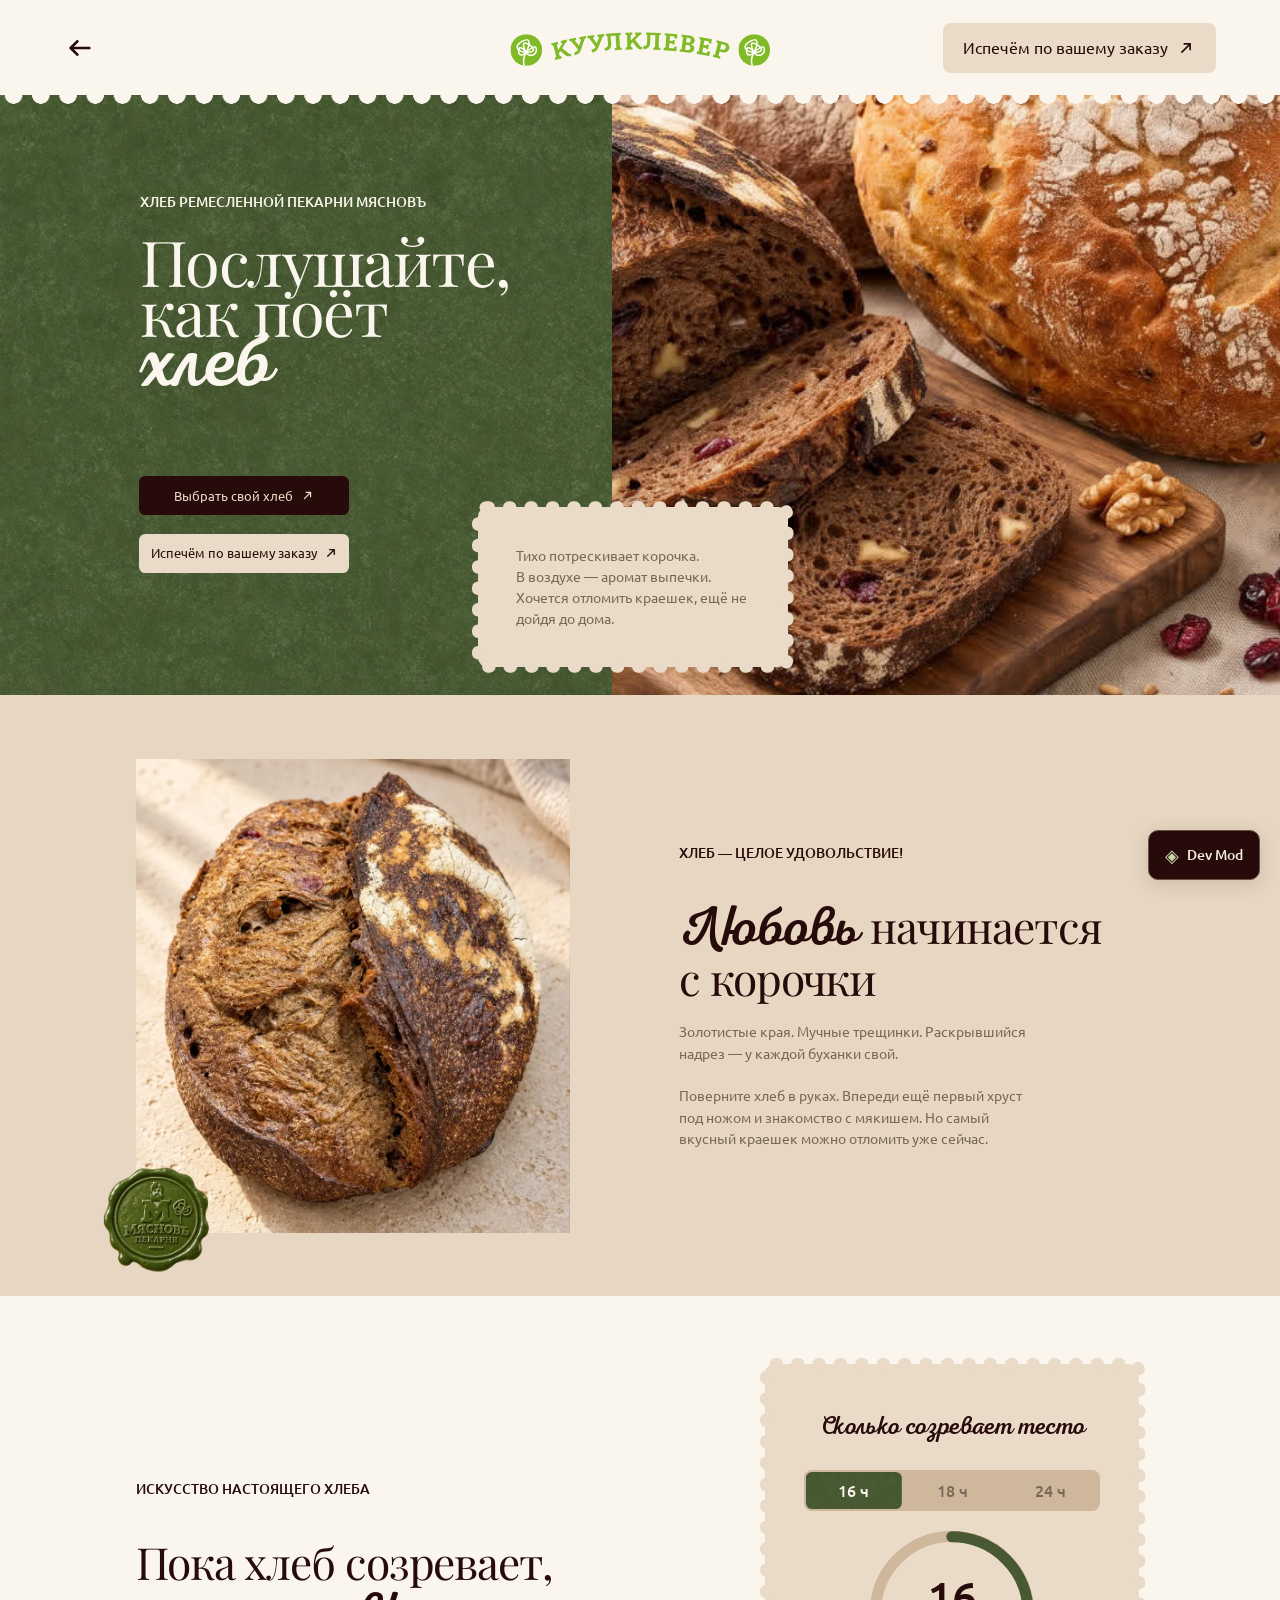
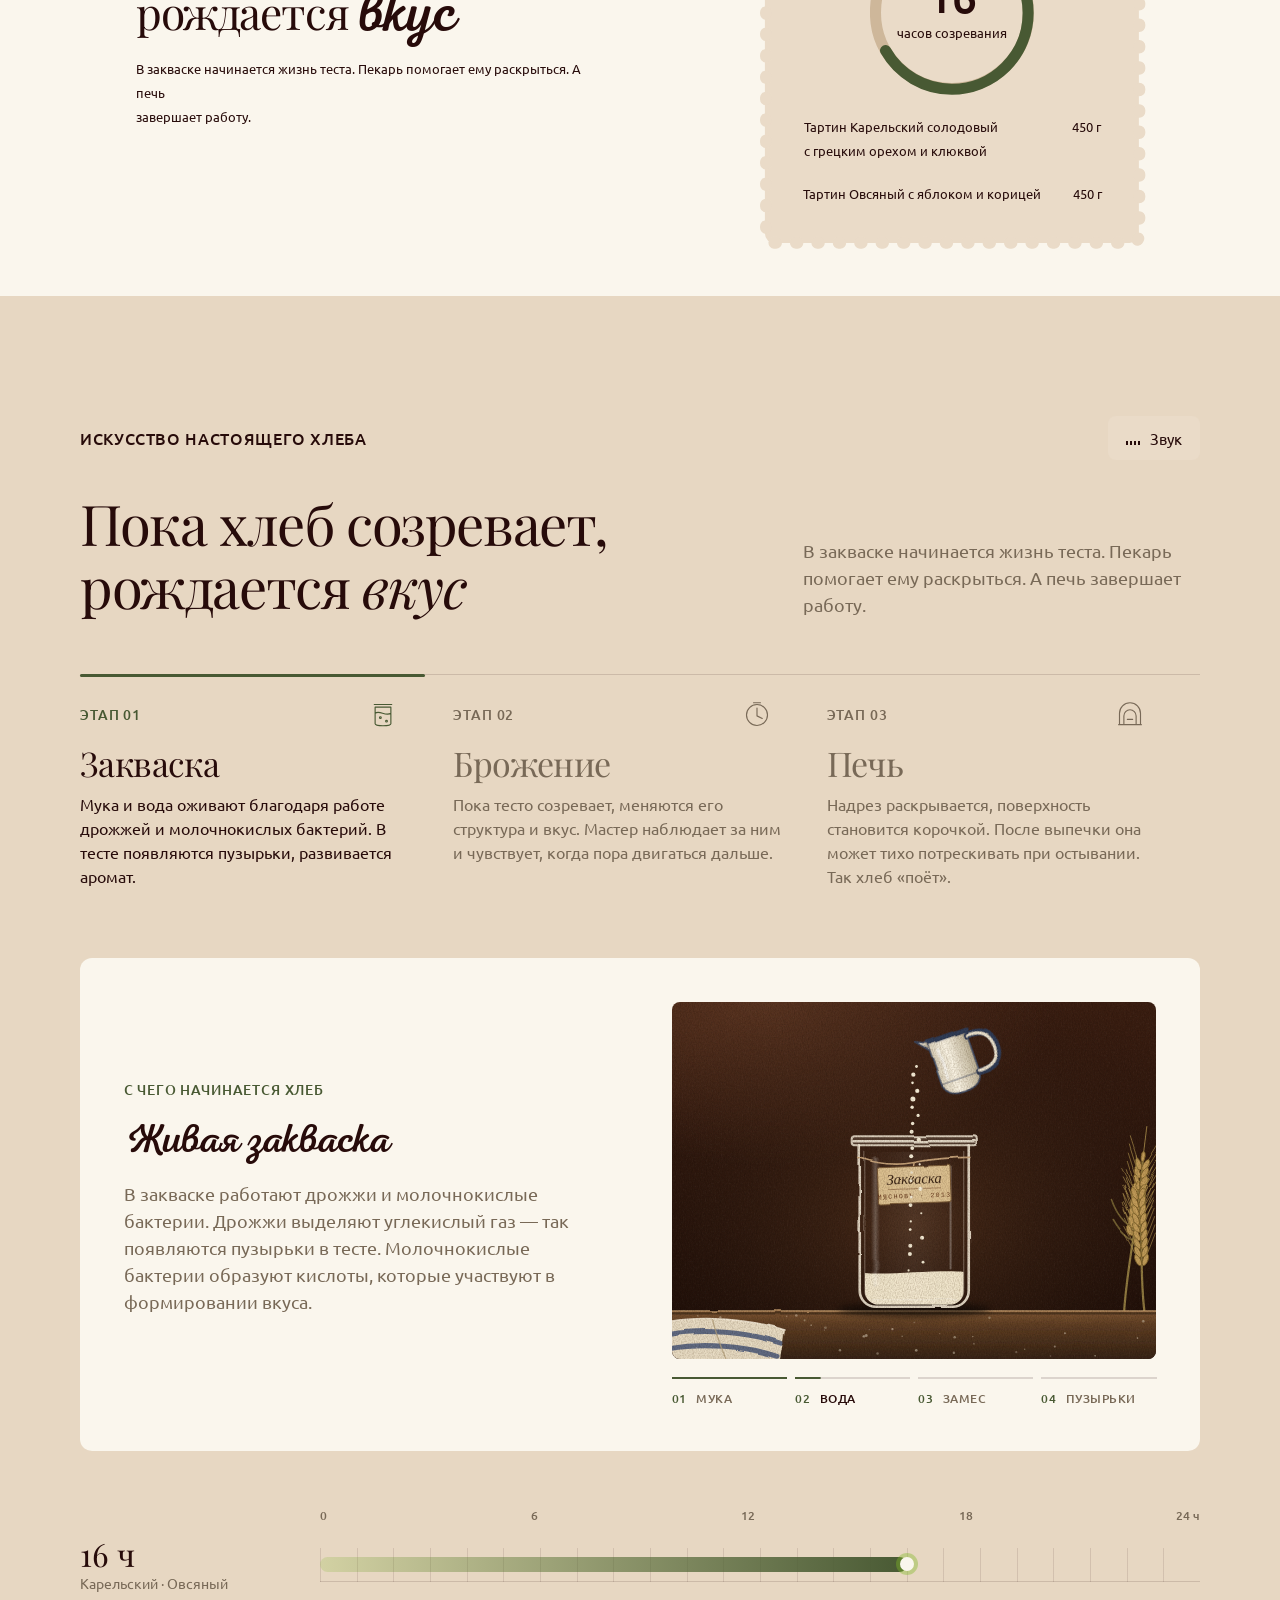
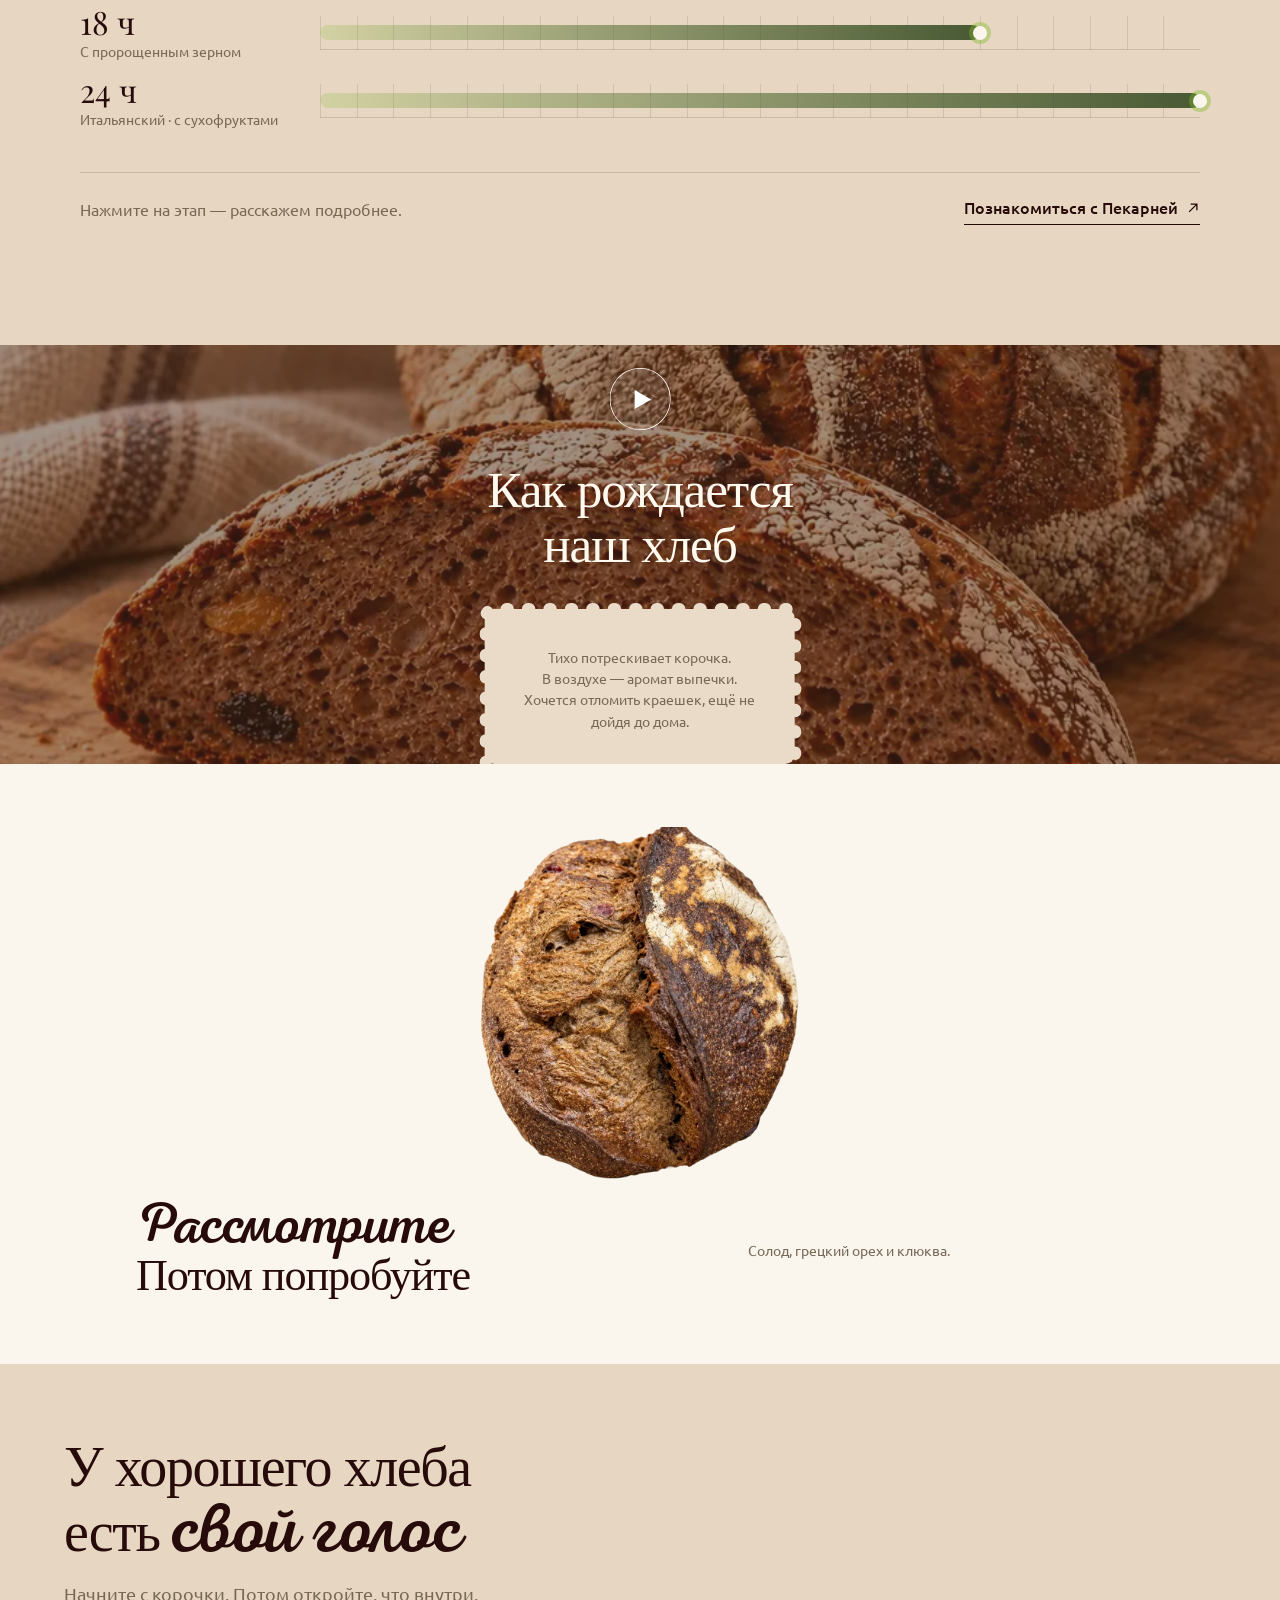
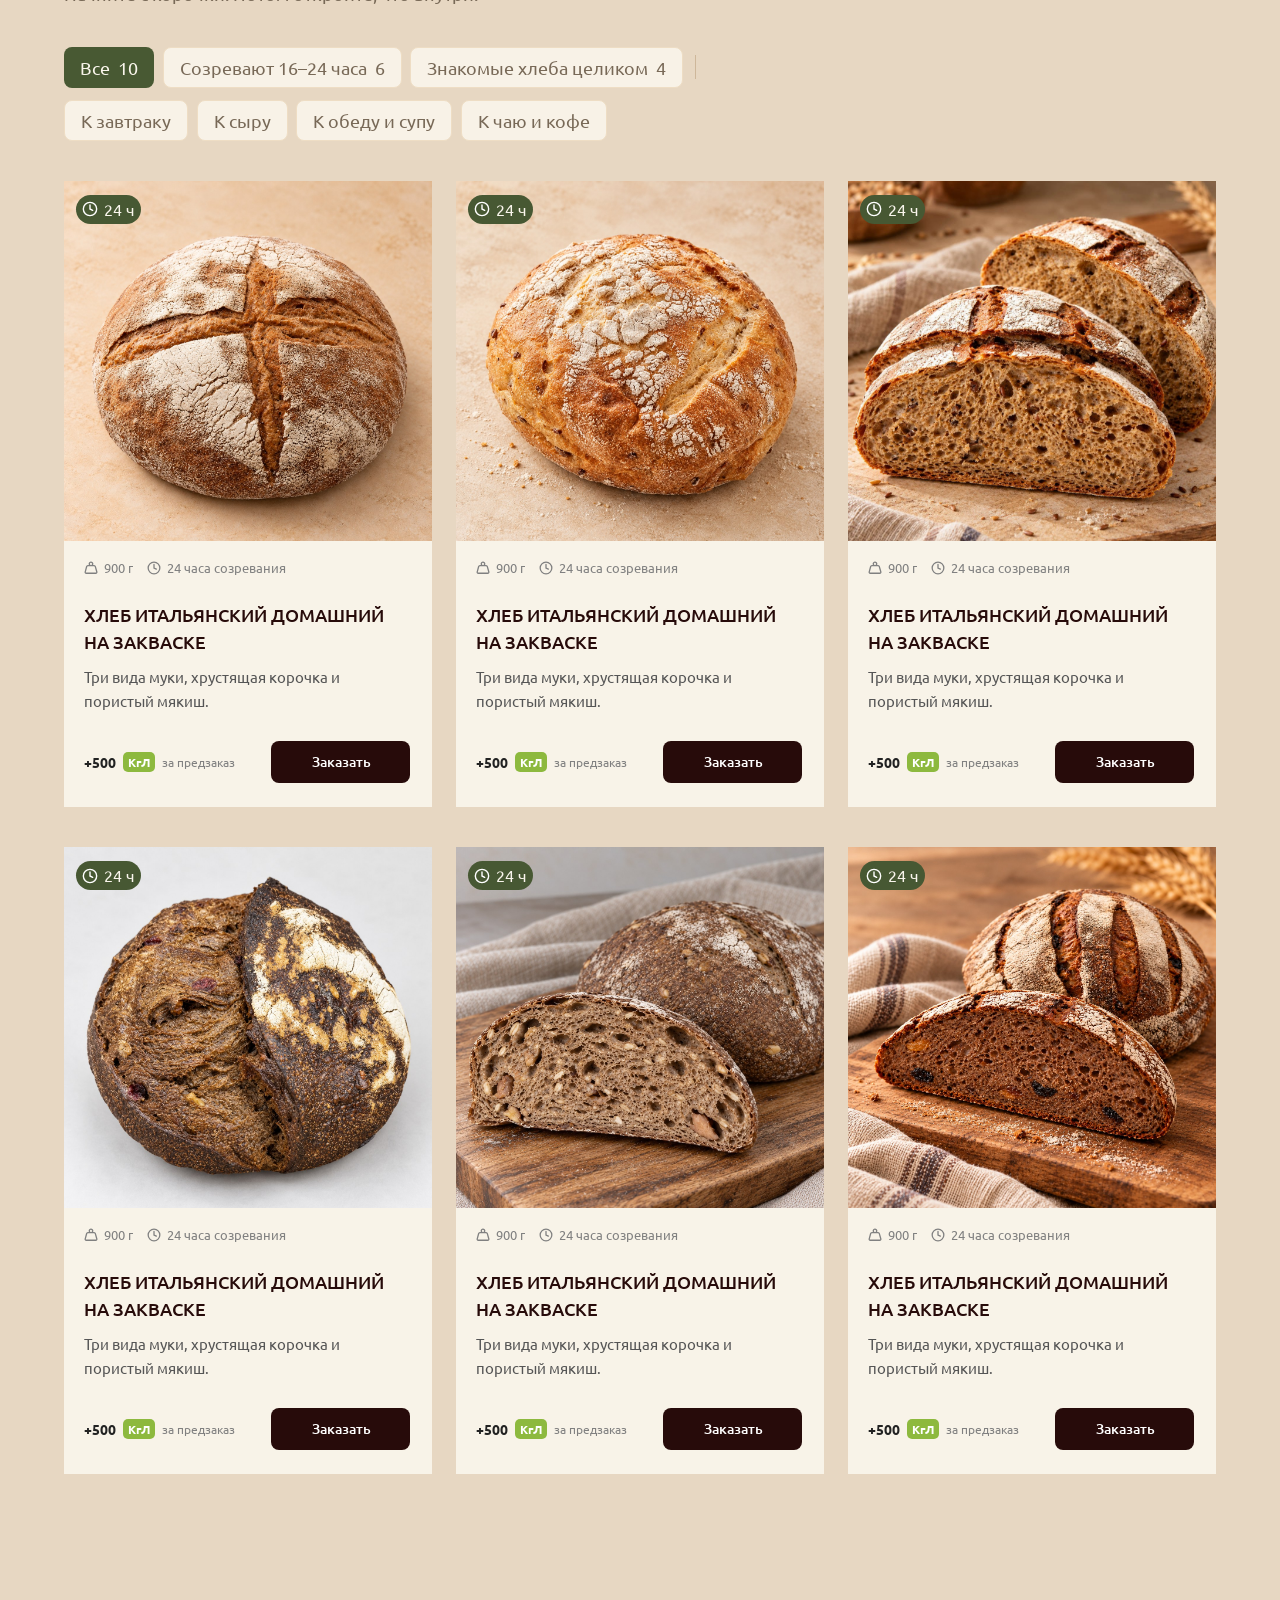
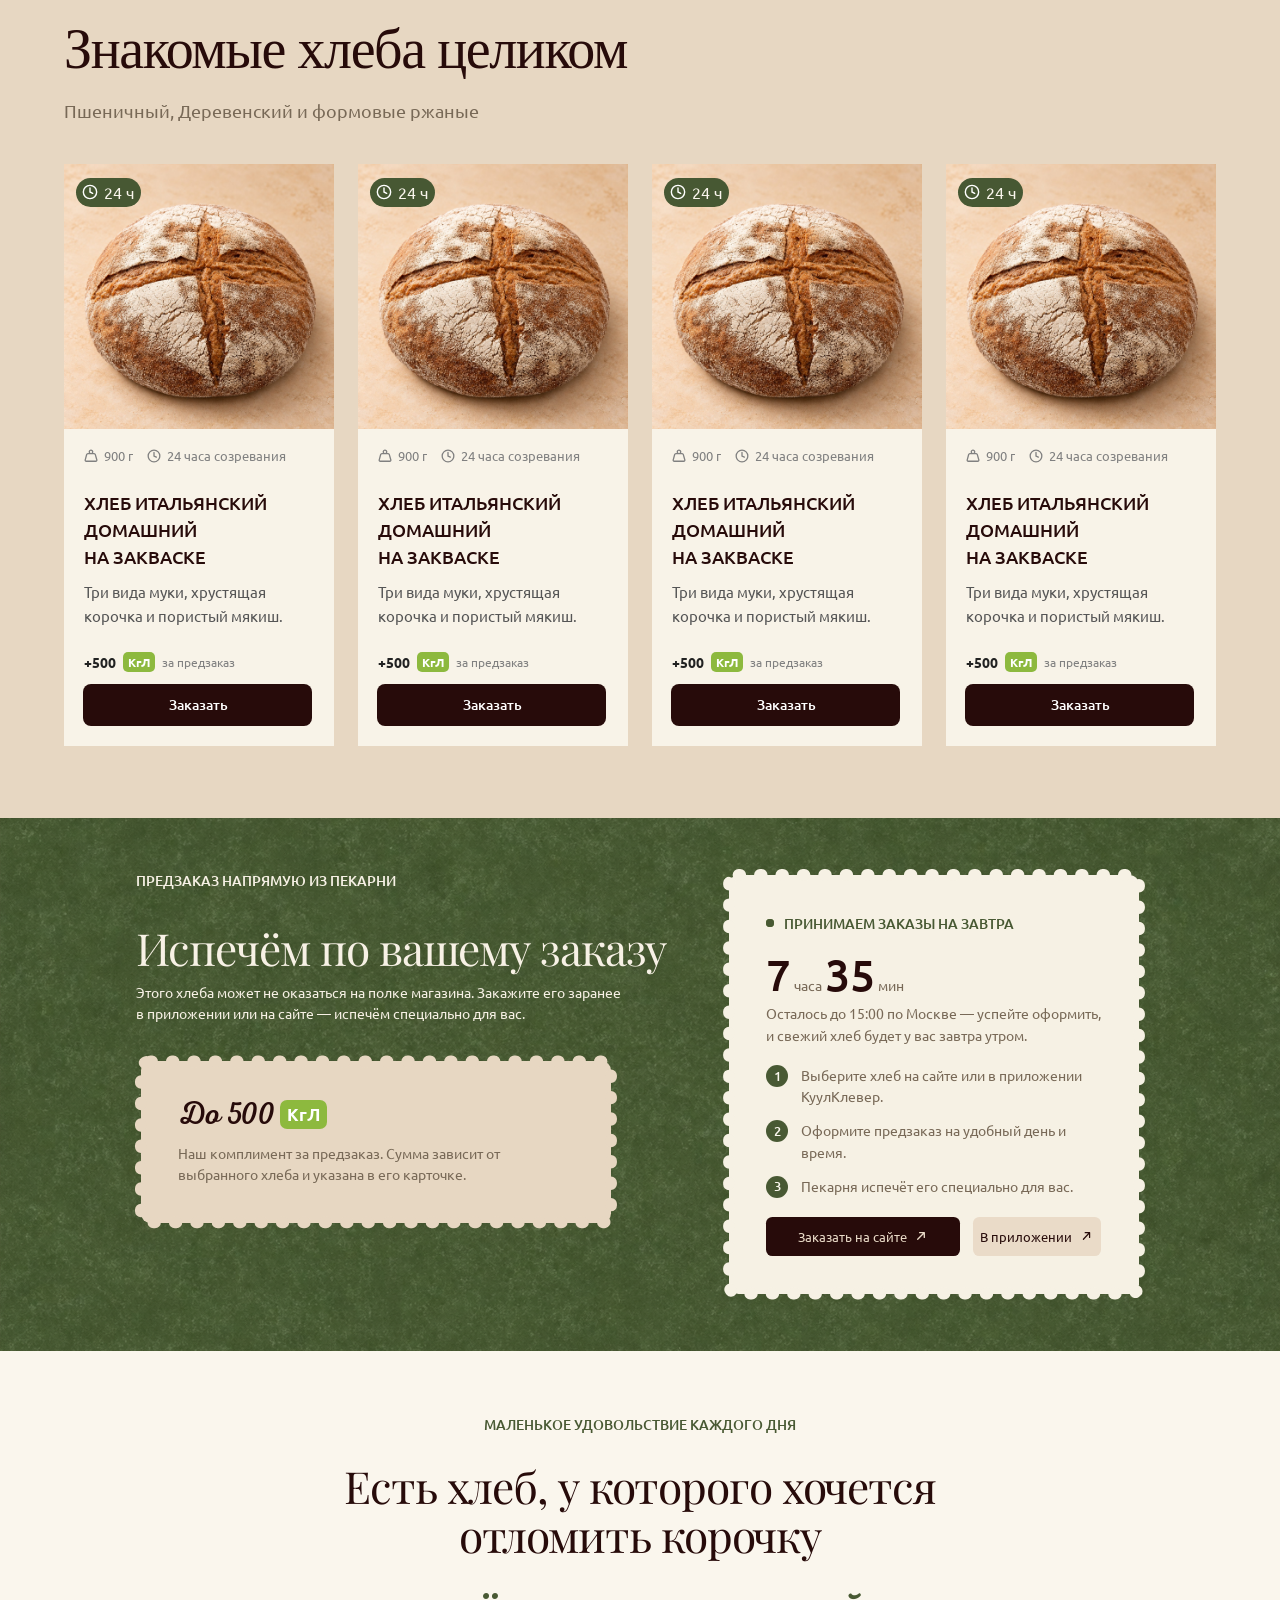
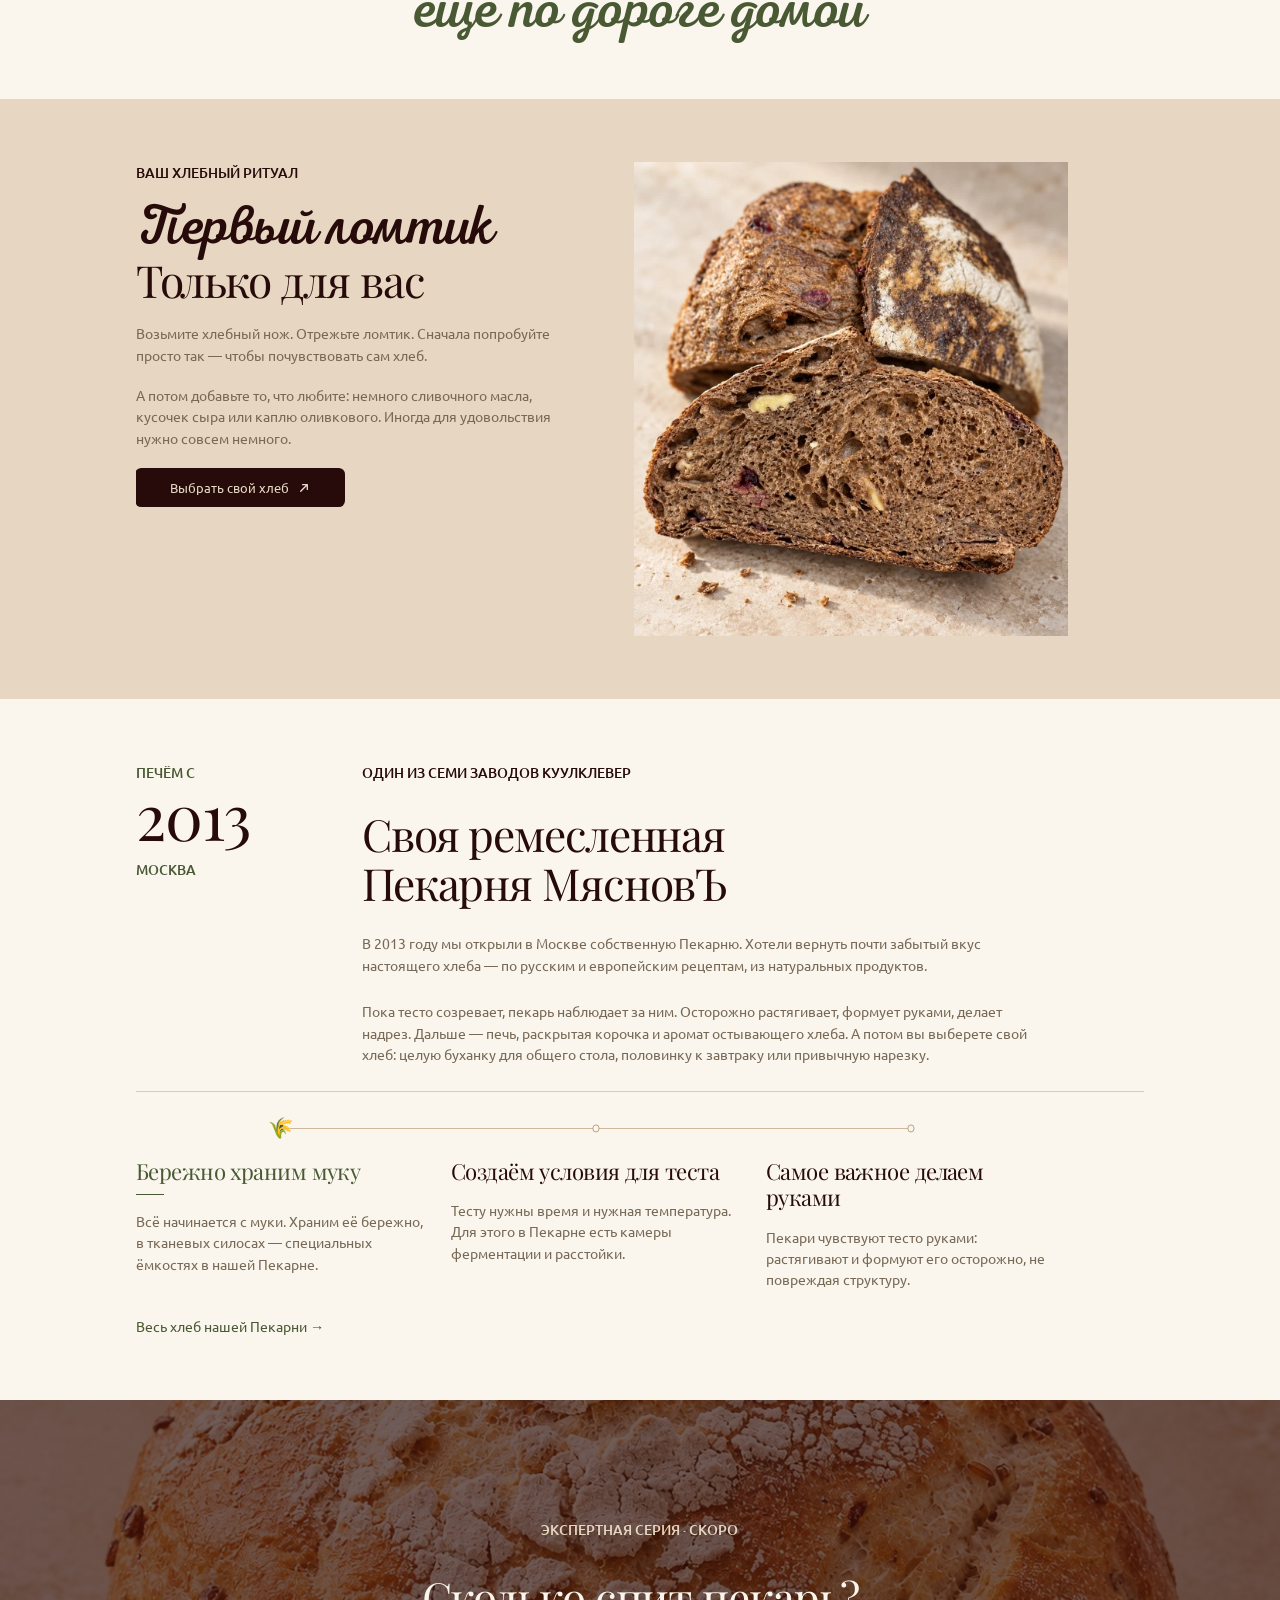
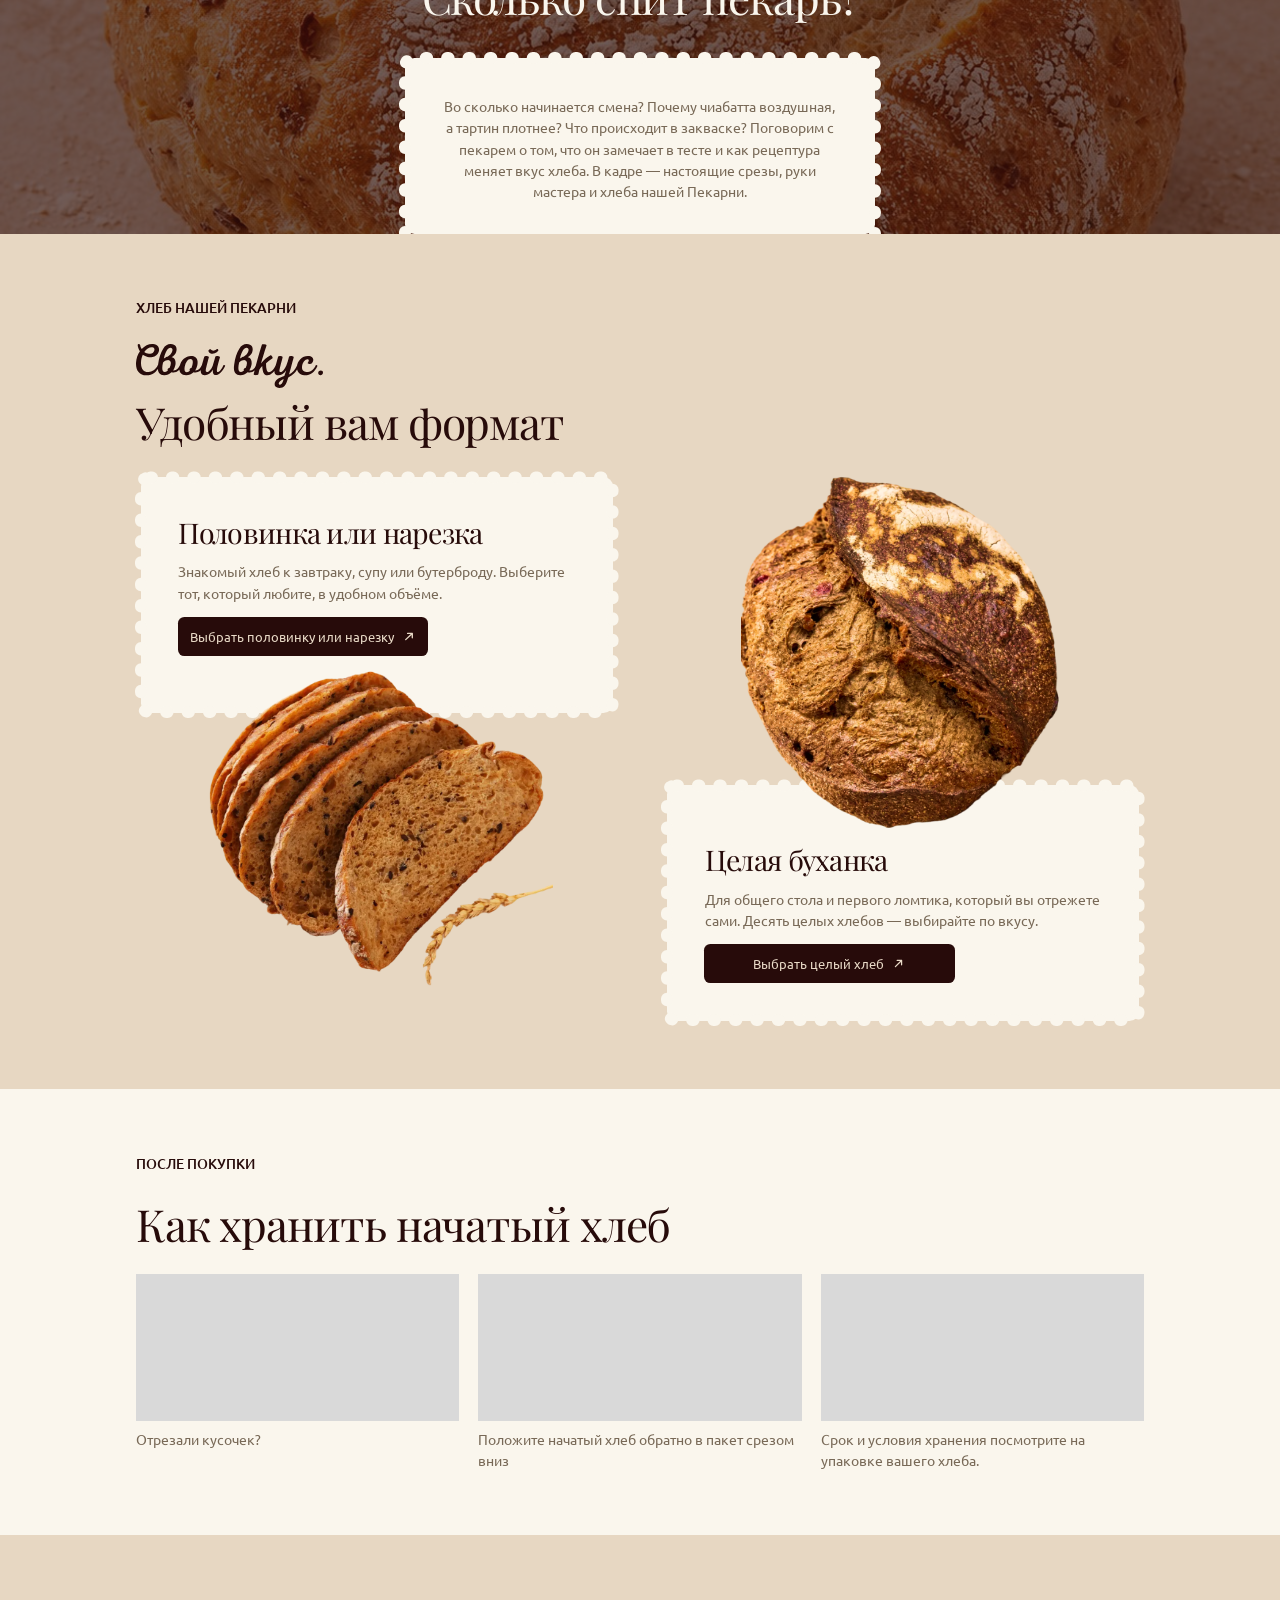
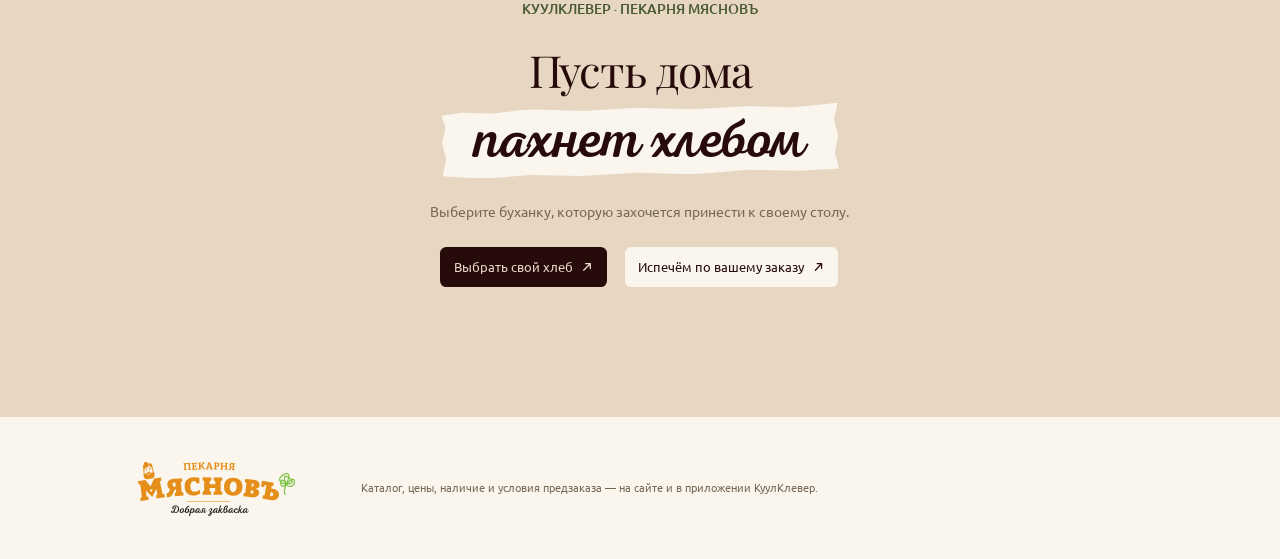
==== commit 8853c59e: "Add illustrated variant of the bread-process block Variant 02 «Пока хлеб созревает, рождается вкус» " ====
--- a/index.html
+++ b/index.html
@@ -1 +1,270 @@
-<!doctype html><html lang="ru"><head><meta charset="utf-8"><meta name="viewport" content="width=device-width, initial-scale=1"><meta name="description" content="Ремесленный хлеб Пекарни МясновЪ: живая закваска, долгое созревание и хрустящая корочка. Найдите свой любимый хлеб."><meta name="theme-color" content="#465832"><title>Ремесленный хлеб — КуулКлевер · Пекарня МясновЪ</title><link rel="stylesheet" href="fonts.css"><link rel="stylesheet" href="reference.css"><link rel="stylesheet" href="style.css"></head><body><header class="site-header figma-header" data-node-id="55:4484"><div class="site-header-inner"><a class="header-back" href="https://www.coolclever.ru/" aria-label="На сайт КуулКлевер"><img src="assets/header-back.svg" alt="" width="32" height="32"></a><a class="header-logo" href="#home" aria-label="КуулКлевер — в начало"><img class="header-logo-image" src="assets/header-logo.svg" alt="КуулКлевер" width="260" height="75"></a><a class="header-order" href="#preorder">Испечём по вашему заказу<img src="assets/78745.svg" alt="" width="20" height="20"></a></div></header><a class="skip" href="#catalog">Перейти к хлебу</a><main><section class="section section-0" data-section="0" style="--height:760px"><div class="s0 s1" data-node-id="6:3965"><div aria-hidden="true" class="s2 s3 s4"><div class="s2 s5 s3"></div><img alt="" class="s2 s6 s7 s1" src="assets/4a512.png"></div><div class="s2 s8 s9 s10 s11" data-node-id="6:4610"><div aria-hidden="true" class="s2 s3 s4"><div class="s2 s12 s3"></div><div class="s2 s3 s13"><img alt="" class="s2 s14 s15 s6 s16 s17" src="assets/06448.png"></div></div></div><div class="s2 s18 s19 s20 s21 s22 s23 s24" data-node-id="6:4707"><p class="s25 s26 s27 s28 s0 s29 s30 s31 s32 s33" data-node-id="6:4663"><span class="s34 s35 mobile-heading">Послушайте, как поёт </span><span class="s36 s34 s37 s38 s39 mobile-heading">хлеб</span></p></div><div class="s2 s40 s41 s42" data-node-id="28:2050"><div class="s2 s43 s44 s45 s46 s18 s19 s47 s48 s41 s49 s42" data-node-id="28:2051"><p class="s25 s50 s51 s37 s0 s29 s52 s53 s54" data-node-id="28:2052">Тихо потрескивает корочка.<br aria-hidden="true">В воздухе — аромат выпечки.<br aria-hidden="true">Хочется отломить краешек, ещё не дойдя до дома.</p></div></div><div class="s2 s18 s55 s19 s20 s56 s21 s22 s57 s58" data-node-id="28:3198"><a class="s18 s19 s59 s60 s47 s48 s0 s61 s29 s62" href="https://www.coolclever.ru/catalog/otdokhni/frantsuzskie-konyaki/filter/ierarhiya-kru-grand-shampan-1-j-kru" data-node-id="6:4687" target="_blank" data-name="CTA / Открыть каталог"><div class="s2 s18 s19 s63 s21" data-node-id="I6:4687;70:2130" data-name="Web Kit / Button · основание"><div class="s64 s18 s19 s65 s66 s47 s48 s67 s68 s69 s0 s70" data-node-id="I6:4687;70:2130;257:32025" data-name="base / Button"></div></div><p class="s25 s50 s71 s37 s0 s29 s72 s73 s74 s75" data-node-id="I6:4687;7:1037">Выбрать свой хлеб</p><div class="s0 s29 s76" data-node-id="I6:4687;117:3331" data-name="Arrows / ArrowUpRightLine"><img alt="" class="s2 s77 s3 s6 s1" src="assets/33840.svg"></div></a><a class="s18 s19 s59 s60 s47 s48 s0 s61 s29 s62" href="https://www.coolclever.ru/catalog/otdokhni/frantsuzskie-konyaki/filter/ierarhiya-kru-grand-shampan-1-j-kru" data-node-id="6:4700" target="_blank" data-name="CTA / Открыть каталог"><div class="s2 s18 s19 s63 s21" data-node-id="I6:4700;70:2130" data-name="Web Kit / Button · основание"><div class="s43 s18 s19 s65 s66 s47 s48 s67 s68 s69 s0 s70" data-node-id="I6:4700;70:2130;257:32025" data-name="base / Button"></div></div><p class="s25 s50 s71 s37 s0 s29 s78 s73 s74 s75" data-node-id="I6:4700;7:1037">Испечём по вашему заказу</p><div class="s0 s29 s76" data-node-id="I6:4700;117:3331" data-name="Arrows / ArrowUpRightLine"><img alt="" class="s2 s77 s3 s6 s1" src="assets/78745.svg"></div></a></div><p class="s25 s2 s79 s51 s22 s37 s30 s52 s80 s81 s82" data-node-id="6:4708">Хлеб ремесленной пекарни МясновЪ</p></div></section><section class="section section-1" data-section="1" style="--height:760px"><div class="s83 s0 s1" data-node-id="6:4719"><div class="s84 s2 s18 s19 s85 s47 s86 s87 s88" data-node-id="6:4759"><div class="s89 s0 s29 s90" data-node-id="6:4722" data-name="Мучная корочка и раскрытый надрез крупным планом"><div aria-hidden="true" class="s2 s3 s4"><div class="s2 s3 s13"><img alt="" class="s2 s91 s92 s6 s93 s62" src="assets/f1c16.png"></div><img alt="" class="s2 s6 s7 s1" src="assets/4b641.png"></div><div class="s2 s94 s95 s96 s97" data-node-id="28:2544" data-name="image 28"><img alt="" class="s2 s3 s6 s7 s4 s1" src="assets/b7c71.png"></div></div><div class="s25 s18 s19 s20 s98 s21 s0 s29 s99" data-node-id="6:4753"><p class="s79 s51 s37 s0 s29 s78 s52 s81 s62" data-node-id="6:4751">Хлеб — целое удовольствие!</p><div class="s18 s19 s20 s100 s21 s28 s0 s29 s62" data-node-id="6:4748"><p class="s26 s27 s0 s29 s78 s31 s101 s62" data-node-id="7:5030"><span class="s36 s34 s37 s102 s103 mobile-heading">Любовь</span><span class="s34 s104 mobile-heading"> начинается<br aria-hidden="true">с корочки</span></p><div class="s50 s37 s0 s29 s52 s53 s62 s105" data-node-id="6:4745"><p class="s51 s106">Золотистые края. Мучные трещинки. Раскрывшийся</p><p class="s51 s106">надрез — у каждой буханки свой.<br aria-hidden="true"><br aria-hidden="true">Поверните хлеб в руках. Впереди ещё первый хруст</p><p class="s51 s106">под ножом и знакомство с мякишем. Но самый</p><p class="s51">вкусный краешек можно отломить уже сейчас.</p></div></div></div></div></div></section><section class="section section-2" data-section="2" style="--height:760px"><div class="s107 s0 s1" data-node-id="7:4821"><div class="s84 s2 s18 s19 s47 s108 s86 s87 s88" data-node-id="28:2542"><div class="s25 s18 s19 s20 s98 s21 s0 s29 s99" data-node-id="7:4831"><p class="s79 s51 s37 s0 s29 s78 s52 s81 s62" data-node-id="7:4832">искусство настоящего хлеба</p><div class="s18 s19 s20 s100 s21 s28 s0 s29 s62" data-node-id="7:4833"><div class="s26 s27 s0 s29 s78 s31 s101 s62" data-node-id="7:4834"><p class="s34 s106 s104 mobile-heading">Пока хлеб созревает,</p><p ><span class="s34 s104 mobile-heading">рождается </span><span class="s25 s36 s34 s37 s78 s102 s103 mobile-heading">вкус</span></p></div><div class="s109 s37 s0 s29 s110 s111 s62" data-node-id="7:4835"><p class="s112 s106">В закваске начинается жизнь теста. Пекарь помогает ему раскрыться. А печь</p><p class="s112">завершает работу.</p></div></div></div><div class="s113 s114 s115 s28 s116 s0 s29" data-node-id="28:2145"><div class="s43 s44 s45 s46 s117 s18 s19 s20 s100 s47 s48 s118 s119 s49 s0 s120" data-node-id="28:2146"><p class="s25 s36 s121 s34 s122 s37 s0 s29 s78 s123 s124 s125 s126" data-node-id="7:4907">Сколько созревает тесто</p><div class="s127 s18 s19 s128 s129 s21 s130 s0 s131 s29 s132" data-node-id="7:4921" data-name="Выбор Крю"><div class="s18 s19 s65 s66 s47 s48 s67 s133 s0 s70" data-node-id="I7:4921;7:1062" data-name="Все"><div aria-hidden="true" class="s2 s3 s4 s70"><div class="s2 s134 s3 s70"></div><img alt="" class="s2 s6 s7 s70 s1" src="assets/4a512.png"></div><p class="s25 s79 s135 s37 s0 s29 s136 s137 s75" data-node-id="I7:4921;7:1063">16 ч</p></div><div class="s18 s19 s65 s138 s66 s47 s48 s67 s133 s0 s70" data-node-id="I7:4921;7:1064" data-name="Гранд"><p class="s25 s79 s135 s37 s0 s29 s136 s137 s75" data-node-id="I7:4921;7:1066">18 ч</p></div><div class="s18 s19 s65 s138 s66 s47 s48 s67 s133 s0 s70" data-node-id="I7:4921;7:1067" data-name="Фин"><p class="s25 s79 s135 s37 s0 s29 s136 s137 s75" data-node-id="I7:4921;7:1069">24 ч</p></div></div><div class="s0 s29 s139" data-node-id="7:4956"><p class="s25 s2 s79 s135 s140 s37 s78 s104 s141 s75 mobile-heading" data-node-id="7:4953">16</p><div class="s2 s142 s143 s144" data-node-id="7:4920"><img alt="" class="s2 s77 s3 s6 s1" src="assets/3ef0c.svg"></div><div class="s2 s19 s47 s48 s92 s139 s10" data-node-id="7:4952"><div class="s145 s146"><div class="s0 s143"><div class="s2 s147"><img alt="" class="s77 s6 s1" src="assets/964aa.svg"></div></div></div></div><p class="s25 s2 s109 s112 s148 s37 s110 s111 s149 s75" data-node-id="7:4954">часов созревания</p></div><div class="s25 s18 s19 s150 s21 s151 s37 s0 s29 s73 s110 s152" data-node-id="7:4962"><p class="s65 s67 s0" data-node-id="7:4957">Тартин Карельский солодовый<br aria-hidden="true">с грецким орехом и клюквой</p><p class="s0 s29 s153 s75" data-node-id="7:4961">450 г</p></div><div class="s25 s18 s19 s150 s21 s151 s37 s0 s29 s73 s110 s154" data-node-id="7:4963"><p class="s65 s67 s0" data-node-id="7:4964">Тартин Овсяный с яблоком и корицей</p><p class="s0 s29 s153 s75" data-node-id="7:4965">450 г</p></div></div></div></div></div></section><section class="section section-3" data-section="3" style="--height:760px"><div class="s83 s0 s1" data-node-id="7:5473"><div class="s84 s2 s18 s19 s155 s47 s86 s87 s88" data-node-id="7:5476"><div class="s89 s0 s29 s90" data-node-id="7:5477" data-name="Мучная корочка и раскрытый надрез крупным планом"><div aria-hidden="true" class="s2 s3 s4"><div class="s2 s3 s13"><img alt="" class="s2 s91 s92 s6 s93 s62" src="assets/f1c16.png"></div><img alt="" class="s2 s6 s7 s1" src="assets/4b641.png"></div></div><div class="s156 s0 s29 s157" data-node-id="7:5478"><img alt="" class="s2 s77 s3 s6 s1" src="assets/28cf9.svg"></div><div class="s25 s18 s19 s20 s98 s21 s0 s29 s99" data-node-id="7:5482"><p class="s79 s51 s122 s37 s0 s29 s78 s52 s81 s126" data-node-id="7:5483">ШАГ 1</p><div class="s18 s19 s20 s100 s21 s0 s29 s62" data-node-id="7:5484"><p class="s26 s27 s34 s0 s29 s78 s104 s101 s62 mobile-heading" data-node-id="7:5485">Закваска</p><div class="s50 s28 s37 s0 s29 s52 s53 s62" data-node-id="7:5486"><p class="s51 s106">Мука и вода оживают благодаря работе дрожжей<br aria-hidden="true">и молочнокислых бактерий. В тесте появляются</p><p class="s51">пузырьки, развивается аромат.</p></div></div><div class="s158 s44 s159 s46 s18 s19 s20 s160 s21 s37 s49 s0 s29" data-node-id="28:2269"><p class="s36 s135 s0 s29 s78 s161 s162 s75" data-node-id="28:2270">Живая закваска</p><p class="s50 s51 s0 s29 s52 s53 s163" data-node-id="28:2271">В закваске работают дрожжи и молочнокислые бактерии. Дрожжи выделяют углекислый газ — так появляются пузырьки тесте. Молочнокислые бактерии образуют кислоты, которые участвуют в формировании вкуса.</p></div></div></div></div></section><section class="section section-4" data-section="4" style="--height:760px"><div class="s83 s0 s1" data-node-id="28:3331" data-name="Брожение"><div class="s84 s2 s18 s19 s155 s47 s86 s87 s88" data-node-id="28:3334"><div class="s89 s0 s29 s90" data-node-id="28:3335" data-name="Мучная корочка и раскрытый надрез крупным планом"><div aria-hidden="true" class="s2 s3 s4"><div class="s2 s3 s13"><img alt="" class="s2 s91 s92 s6 s93 s62" src="assets/f1c16.png"></div><img alt="" class="s2 s6 s7 s1" src="assets/4b641.png"></div></div><div class="s156 s0 s29 s157" data-node-id="28:3336"><img alt="" class="s2 s77 s3 s6 s1" src="assets/a855b.svg"></div><div class="s25 s18 s19 s20 s98 s21 s0 s29 s99" data-node-id="28:3340"><p class="s79 s51 s122 s37 s0 s29 s78 s52 s81 s126" data-node-id="28:3341">ШАГ 2</p><div class="s18 s19 s20 s100 s21 s0 s29 s62" data-node-id="28:3342"><p class="s26 s27 s34 s0 s29 s78 s104 s101 s62 mobile-heading" data-node-id="28:3343">Брожение</p><p class="s50 s51 s37 s0 s29 s52 s53 s62" data-node-id="28:3344">Пока тесто созревает, меняются его структура и вкус. Мастер наблюдает за ним и чувствует, когда пора двигаться дальше.</p></div><div class="s158 s44 s159 s46 s18 s19 s20 s160 s21 s37 s49 s0 s29" data-node-id="28:3345"><p class="s36 s135 s0 s29 s78 s161 s162 s75" data-node-id="28:3346">Руками пекаря</p><p class="s50 s51 s0 s29 s52 s53 s163" data-node-id="28:3347">Пекари вручную растягивают и формуют тесто, бережно сохраняя его структуру.</p></div></div></div></div></section><section class="section section-5" data-section="5" style="--height:760px"><div class="s83 s0 s1" data-node-id="28:3348" data-name="Печь"><div class="s84 s2 s18 s19 s155 s47 s86 s87 s88" data-node-id="28:3351"><div class="s89 s0 s29 s90" data-node-id="28:3352" data-name="Мучная корочка и раскрытый надрез крупным планом"><div aria-hidden="true" class="s2 s3 s4"><div class="s2 s3 s13"><img alt="" class="s2 s91 s92 s6 s93 s62" src="assets/f1c16.png"></div><img alt="" class="s2 s6 s7 s1" src="assets/4b641.png"></div></div><div class="s156 s0 s29 s157" data-node-id="28:3353"><img alt="" class="s2 s77 s3 s6 s1" src="assets/0e4f3.svg"></div><div class="s25 s18 s19 s20 s98 s21 s0 s29 s99" data-node-id="28:3357"><p class="s79 s51 s122 s37 s0 s29 s78 s52 s81 s126" data-node-id="28:3358">ШАГ 3</p><div class="s18 s19 s20 s100 s21 s0 s29 s62" data-node-id="28:3359"><p class="s26 s27 s34 s0 s29 s78 s104 s101 s62 mobile-heading" data-node-id="28:3360">Печь</p><div class="s50 s28 s37 s0 s29 s52 s53 s62 s105" data-node-id="28:3361"><p class="s51 s106">Надрез раскрывается, поверхность становится</p><p class="s51 s106">корочкой. После выпечки она может тихо</p><p class="s51">потрескивать при остывании. Так хлеб «поёт».<br aria-hidden="true"><br aria-hidden="true">Целую буханку мы оставляем для вашего первого разреза; половинки и нарезка — для тех, кому удобнее такой формат.</p></div></div><div class="s158 s44 s159 s46 s18 s19 s20 s160 s21 s37 s49 s0 s29" data-node-id="28:3362"><p class="s36 s135 s0 s29 s78 s161 s162 s75" data-node-id="28:3363">От теста — к корочке</p><p class="s50 s51 s0 s29 s52 s53 s163" data-node-id="28:3364">В Пекарне МясновЪ установлены печи с каменным подом, близкие к старинным каменным печам. После выпечки хлеб остывает и отправляется в магазины.</p></div></div></div></div></section><section class="section section-6" data-section="6" style="--height:530px"><div class="s0 s1" data-node-id="7:5547"><div aria-hidden="true" class="s2 s3 s4"><div class="s2 s83 s3"></div><div class="s2 s3 s13"><img alt="" class="s2 s164 s92 s6 s165 s62" src="assets/7152e.png"></div><img alt="" class="s2 s6 s7 s1" src="assets/37c5f.png"><div class="s2 s166 s3"></div></div><div class="s84 s2 s167 s18 s19 s20 s168 s47 s86 s169" data-node-id="7:5550"><div class="s170 s0 s29 s171" data-node-id="7:5551"><img alt="" class="s2 s77 s3 s6 s1" src="assets/f2483.svg"></div><div class="s25 s19 s20 s172 s48 s28 s37 s0 s29 s173 s174 s124 s175 s75 mobile-heading" data-node-id="7:5554"><p class="s176 s106">Как рождается</p><p class="s176">наш хлеб</p></div><div class="s43 s45 s46 s177 s178 s179 s18 s19 s47 s48 s49 s0 s29" data-node-id="28:2405"><p class="s25 s50 s51 s37 s0 s29 s52 s53 s124 s54" data-node-id="28:2406">Тихо потрескивает корочка.<br aria-hidden="true">В воздухе — аромат выпечки.<br aria-hidden="true">Хочется отломить краешек, ещё не дойдя до дома.</p></div></div></div></section><section class="section section-7" data-section="7" style="--height:760px"><div class="s107 s0 s1" data-node-id="7:5605"><div class="s84 s2 s18 s19 s20 s100 s47 s86 s87 s88" data-node-id="28:2558"><div class="s18 s19 s47 s48 s0 s29 s62" data-node-id="7:5759"><div class="s180 s0 s29 s181" data-node-id="7:5786" data-name="Мучная корочка и раскрытый надрез крупным планом"><div class="s2 s3 s13 s4"><img alt="" class="s2 s182 s183 s6 s184 s185" src="assets/6994b.png"></div></div></div><div class="s18 s19 s20 s21 s0 s29 s62" data-node-id="28:2557"><div class="s25 s18 s19 s186 s47 s28 s37 s0 s29 s62 s75" data-node-id="28:2556"><div class="s172 s0 s29 s78 s31 s101" data-node-id="7:5760"><p class="s36 s34 s106 s102 s103 mobile-heading">Рассмотрите</p><p class="s34 s104 mobile-heading">Потом попробуйте</p></div><div class="s50 s0 s29 s52 s53" data-node-id="7:5764"><p class="s51 s106">Солод, грецкий орех и клюква.</p></div></div></div></div></div></section><section class="section section-8" data-section="8" style="--height:1810px"><div class="s83 s0 s1" data-node-id="7:5787"><div class="s2 s18 s19 s20 s168 s21 s187 s87 s88" data-node-id="28:2559"><div class="s18 s19 s20 s160 s21 s0 s29 s62" data-node-id="7:5814" data-name="Container"><div class="s18 s19 s20 s21 s0 s29" data-node-id="7:5815" data-name="Heading 2:margin"><div class="s25 s172 s28 s37 s0 s29 s78 s31 s101 s75" data-node-id="7:5816"><p class="s34 s106 s104 mobile-heading">У хорошего хлеба</p><p ><span class="s34 s104 mobile-heading">есть </span><span class="s25 s36 s34 s37 s78 s102 s103 mobile-heading">свой голос</span></p></div></div><div class="s18 s19 s20 s21 s0 s29 s188" data-node-id="7:5817" data-name="Margin"><p class="s25 s50 s51 s37 s0 s29 s52 s53 s62" data-node-id="7:5818">Начните с корочки. Потом откройте, что внутри.</p></div></div><div class="s189 s19 s190 s191 s47 s133 s0 s29 s62" data-node-id="9:6579" data-name="Теги хлеба"><div class="s25 s18 s19 s50 s192 s47 s51 s37 s133 s0 s29 s52 s75" data-node-id="9:6580" data-name="Категории"><div class="s193 s18 s19 s59 s194 s47 s48 s133 s195 s0 s70 s29 s30" data-node-id="9:6581" data-name="Выбранный тег"><p class="s0 s29" data-node-id="9:6582">Все</p><p class="s0 s29" data-node-id="9:6583">10</p></div><div class="s196 s197 s198 s199 s18 s19 s59 s194 s47 s48 s133 s195 s0 s70 s29 s53" data-node-id="9:6584" data-name="Тег"><p class="s0 s29" data-node-id="9:6585">Созревают 16–24 часа</p><p class="s0 s29" data-node-id="9:6586">6</p></div><div class="s196 s197 s198 s199 s18 s19 s59 s194 s47 s48 s133 s195 s0 s70 s29 s53" data-node-id="9:6587" data-name="Тег"><p class="s0 s29" data-node-id="9:6588">Знакомые хлеба целиком</p><p class="s0 s29" data-node-id="9:6589">4</p></div></div><div class="s127 s200 s0 s29 s201" data-node-id="9:6590" data-name="Разделитель"></div><div class="s18 s19 s192 s47 s133 s0 s29" data-node-id="9:6591" data-name="К чему подать"><div class="s196 s197 s198 s199 s18 s19 s194 s47 s48 s133 s195 s0 s70 s29" data-node-id="9:6592" data-name="Тег"><p class="s25 s50 s51 s37 s0 s29 s52 s53 s75" data-node-id="9:6593">К завтраку</p></div><div class="s196 s197 s198 s199 s18 s19 s194 s47 s48 s133 s195 s0 s70 s29" data-node-id="9:6594" data-name="Тег"><p class="s25 s50 s51 s37 s0 s29 s52 s53 s75" data-node-id="9:6595">К сыру</p></div><div class="s196 s197 s198 s199 s18 s19 s194 s47 s48 s133 s195 s0 s70 s29" data-node-id="9:6596" data-name="Тег"><p class="s25 s50 s51 s37 s0 s29 s52 s53 s75" data-node-id="9:6597">К обеду и супу</p></div><div class="s196 s197 s198 s199 s18 s19 s194 s47 s48 s133 s195 s0 s70 s29" data-node-id="9:6598" data-name="Тег"><p class="s25 s50 s51 s37 s0 s29 s52 s53 s75" data-node-id="9:6599">К чаю и кофе</p></div></div></div><div class="s18 s19 s100 s21 s0 s29 s62" data-node-id="9:5972"><div class="s202 s18 s19 s65 s20 s21 s67 s133 s0" data-node-id="9:5860"><div class="s18 s19 s20 s203 s21 s133 s0 s29 s62" data-node-id="8:471" data-name="Фотография хлеба"><div aria-hidden="true" class="s2 s3 s4"><div class="s2 s107 s3"></div><img alt="" class="s2 s6 s7 s1" src="assets/0b6ed.png"></div><div class="s2 s204 s92 s10 s205" data-node-id="8:472" data-name="Итальянский домашний · фотография"></div><div class="s2 s206 s18 s19 s207 s208 s47 s48 s209 s133 s210 s211 s212" data-node-id="14:6683" data-name="Время созревания"><div class="s0 s29 s213" data-node-id="14:6684" data-name="clock"><img alt="" class="s2 s77 s3 s6 s1" src="assets/40ad6.svg"></div><p class="s25 s50 s51 s37 s0 s29 s30 s73 s75" data-node-id="14:6686">24 ч</p></div></div><div class="s18 s19 s20 s100 s21 s133 s214 s215 s216 s217 s0 s29 s62" data-node-id="8:505" data-name="Описание и заказ"><div class="s18 s19 s218 s47 s133 s0 s29 s62" data-node-id="8:507" data-name="Характеристики"><div class="s18 s19 s207 s47 s133 s0 s29" data-node-id="8:508" data-name="Вес"><div class="s0 s29 s219" data-node-id="8:541" data-name="weight"><img alt="" class="s2 s77 s3 s6 s1" src="assets/2d177.svg"></div><p class="s25 s50 s220 s37 s0 s29 s221 s222 s75" data-node-id="8:510">900 г</p></div><div class="s18 s19 s207 s47 s133 s0 s29" data-node-id="8:511" data-name="Созревание"><div class="s0 s29 s219" data-node-id="8:544" data-name="clock"><img alt="" class="s2 s77 s3 s6 s1" src="assets/c01c4.svg"></div><p class="s25 s50 s220 s37 s0 s29 s221 s222 s75" data-node-id="8:513">24 часа созревания</p></div></div><div class="s25 s18 s19 s20 s223 s21 s37 s0 s29 s62" data-node-id="9:6147"><p class="s79 s51 s0 s29 s78 s52 s81 s75" data-node-id="8:506">Хлеб Итальянский домашний<br aria-hidden="true">на закваске</p><p class="s50 s224 s122 s0 s29 s225 s226 s126" data-node-id="8:514">Три вида муки, хрустящая корочка и пористый мякиш.</p></div><div class="s18 s19 s60 s47 s108 s133 s0 s29 s62" data-node-id="8:523" data-name="Предзаказ"><div class="s18 s19 s227 s47 s133 s0 s29" data-node-id="8:524" data-name="Бонусы за предзаказ"><p class="s25 s228 s229 s37 s0 s29 s230 s231 s75" data-node-id="8:525">+500</p><div class="s232 s18 s19 s233 s47 s133 s234 s0 s235 s29" data-node-id="8:526" data-name="КлЛ"><p class="s25 s228 s229 s37 s0 s29 s236 s237 s75" data-node-id="8:527">КгЛ</p></div><p class="s25 s50 s229 s37 s0 s29 s221 s236 s75" data-node-id="8:528">за предзаказ</p></div><div class="s18 s19 s59 s238 s47 s48 s0 s239 s29 s240" data-node-id="8:529" data-name="Заказать"><div class="s2 s18 s19 s63 s21" data-node-id="I8:529;70:2130" data-name="Web Kit / Button · основание"><div class="s64 s18 s19 s65 s66 s47 s48 s67 s68 s69 s0 s70" data-node-id="I8:529;70:2130;257:32025" data-name="base / Button"></div></div><p class="s25 s79 s135 s37 s0 s29 s231 s237 s75" data-node-id="I8:529;7:1037">Заказать</p></div></div></div></div><div class="s202 s18 s19 s65 s20 s21 s67 s133 s0" data-node-id="9:5911" data-name="Карточка · Итальянский домашний"><div class="s18 s19 s20 s203 s21 s133 s0 s29 s62" data-node-id="I9:5911;8:471" data-name="Фотография хлеба"><div aria-hidden="true" class="s2 s3 s4"><div class="s2 s107 s3"></div><img alt="" class="s2 s6 s7 s1" src="assets/0b6ed.png"><img alt="" class="s2 s6 s7 s1" src="assets/2a49f.png"></div><div class="s2 s204 s92 s10 s205" data-node-id="I9:5911;8:472" data-name="Итальянский домашний · фотография"></div><div class="s2 s206 s18 s19 s207 s208 s47 s48 s209 s133 s210 s211 s212" data-node-id="I9:5911;14:6683" data-name="Время созревания"><div class="s0 s29 s213" data-node-id="I9:5911;14:6684" data-name="clock"><img alt="" class="s2 s77 s3 s6 s1" src="assets/40ad6.svg"></div><p class="s25 s50 s51 s37 s0 s29 s30 s73 s75" data-node-id="I9:5911;14:6686">24 ч</p></div></div><div class="s18 s19 s20 s100 s21 s133 s214 s215 s216 s217 s0 s29 s62" data-node-id="I9:5911;8:505" data-name="Описание и заказ"><div class="s18 s19 s218 s47 s133 s0 s29 s62" data-node-id="I9:5911;8:507" data-name="Характеристики"><div class="s18 s19 s207 s47 s133 s0 s29" data-node-id="I9:5911;8:508" data-name="Вес"><div class="s0 s29 s219" data-node-id="I9:5911;8:541" data-name="weight"><img alt="" class="s2 s77 s3 s6 s1" src="assets/2d177.svg"></div><p class="s25 s50 s220 s37 s0 s29 s221 s222 s75" data-node-id="I9:5911;8:510">900 г</p></div><div class="s18 s19 s207 s47 s133 s0 s29" data-node-id="I9:5911;8:511" data-name="Созревание"><div class="s0 s29 s219" data-node-id="I9:5911;8:544" data-name="clock"><img alt="" class="s2 s77 s3 s6 s1" src="assets/c01c4.svg"></div><p class="s25 s50 s220 s37 s0 s29 s221 s222 s75" data-node-id="I9:5911;8:513">24 часа созревания</p></div></div><div class="s25 s18 s19 s20 s223 s21 s37 s0 s29 s62" data-node-id="I9:5911;9:6147"><p class="s79 s51 s0 s29 s78 s52 s81 s75" data-node-id="I9:5911;8:506">Хлеб Итальянский домашний<br aria-hidden="true">на закваске</p><p class="s50 s224 s122 s0 s29 s225 s226 s126" data-node-id="I9:5911;8:514">Три вида муки, хрустящая корочка и пористый мякиш.</p></div><div class="s18 s19 s60 s47 s108 s133 s0 s29 s62" data-node-id="I9:5911;8:523" data-name="Предзаказ"><div class="s18 s19 s227 s47 s133 s0 s29" data-node-id="I9:5911;8:524" data-name="Бонусы за предзаказ"><p class="s25 s228 s229 s37 s0 s29 s230 s231 s75" data-node-id="I9:5911;8:525">+500</p><div class="s232 s18 s19 s233 s47 s133 s234 s0 s235 s29" data-node-id="I9:5911;8:526" data-name="КлЛ"><p class="s25 s228 s229 s37 s0 s29 s236 s237 s75" data-node-id="I9:5911;8:527">КгЛ</p></div><p class="s25 s50 s229 s37 s0 s29 s221 s236 s75" data-node-id="I9:5911;8:528">за предзаказ</p></div><div class="s18 s19 s59 s238 s47 s48 s0 s239 s29 s240" data-node-id="I9:5911;8:529" data-name="Заказать"><div class="s2 s18 s19 s63 s21" data-node-id="I9:5911;8:529;70:2130" data-name="Web Kit / Button · основание"><div class="s64 s18 s19 s65 s66 s47 s48 s67 s68 s69 s0 s70" data-node-id="I9:5911;8:529;70:2130;257:32025" data-name="base / Button"></div></div><p class="s25 s79 s135 s37 s0 s29 s231 s237 s75" data-node-id="I9:5911;8:529;7:1037">Заказать</p></div></div></div></div><div class="s202 s18 s19 s65 s20 s21 s67 s133 s0" data-node-id="9:5973" data-name="Карточка · Итальянский домашний"><div class="s18 s19 s20 s203 s21 s133 s0 s29 s62" data-node-id="I9:5973;8:471" data-name="Фотография хлеба"><div aria-hidden="true" class="s2 s3 s4"><div class="s2 s107 s3"></div><img alt="" class="s2 s6 s7 s1" src="assets/0b6ed.png"><img alt="" class="s2 s6 s7 s1" src="assets/7aa0c.png"></div><div class="s2 s204 s92 s10 s205" data-node-id="I9:5973;8:472" data-name="Итальянский домашний · фотография"></div><div class="s2 s206 s18 s19 s207 s208 s47 s48 s209 s133 s210 s211 s212" data-node-id="I9:5973;14:6683" data-name="Время созревания"><div class="s0 s29 s213" data-node-id="I9:5973;14:6684" data-name="clock"><img alt="" class="s2 s77 s3 s6 s1" src="assets/40ad6.svg"></div><p class="s25 s50 s51 s37 s0 s29 s30 s73 s75" data-node-id="I9:5973;14:6686">24 ч</p></div></div><div class="s18 s19 s20 s100 s21 s133 s214 s215 s216 s217 s0 s29 s62" data-node-id="I9:5973;8:505" data-name="Описание и заказ"><div class="s18 s19 s218 s47 s133 s0 s29 s62" data-node-id="I9:5973;8:507" data-name="Характеристики"><div class="s18 s19 s207 s47 s133 s0 s29" data-node-id="I9:5973;8:508" data-name="Вес"><div class="s0 s29 s219" data-node-id="I9:5973;8:541" data-name="weight"><img alt="" class="s2 s77 s3 s6 s1" src="assets/2d177.svg"></div><p class="s25 s50 s220 s37 s0 s29 s221 s222 s75" data-node-id="I9:5973;8:510">900 г</p></div><div class="s18 s19 s207 s47 s133 s0 s29" data-node-id="I9:5973;8:511" data-name="Созревание"><div class="s0 s29 s219" data-node-id="I9:5973;8:544" data-name="clock"><img alt="" class="s2 s77 s3 s6 s1" src="assets/c01c4.svg"></div><p class="s25 s50 s220 s37 s0 s29 s221 s222 s75" data-node-id="I9:5973;8:513">24 часа созревания</p></div></div><div class="s25 s18 s19 s20 s223 s21 s37 s0 s29 s62" data-node-id="I9:5973;9:6147"><p class="s79 s51 s0 s29 s78 s52 s81 s75" data-node-id="I9:5973;8:506">Хлеб Итальянский домашний<br aria-hidden="true">на закваске</p><p class="s50 s224 s122 s0 s29 s225 s226 s126" data-node-id="I9:5973;8:514">Три вида муки, хрустящая корочка и пористый мякиш.</p></div><div class="s18 s19 s60 s47 s108 s133 s0 s29 s62" data-node-id="I9:5973;8:523" data-name="Предзаказ"><div class="s18 s19 s227 s47 s133 s0 s29" data-node-id="I9:5973;8:524" data-name="Бонусы за предзаказ"><p class="s25 s228 s229 s37 s0 s29 s230 s231 s75" data-node-id="I9:5973;8:525">+500</p><div class="s232 s18 s19 s233 s47 s133 s234 s0 s235 s29" data-node-id="I9:5973;8:526" data-name="КлЛ"><p class="s25 s228 s229 s37 s0 s29 s236 s237 s75" data-node-id="I9:5973;8:527">КгЛ</p></div><p class="s25 s50 s229 s37 s0 s29 s221 s236 s75" data-node-id="I9:5973;8:528">за предзаказ</p></div><div class="s18 s19 s59 s238 s47 s48 s0 s239 s29 s240" data-node-id="I9:5973;8:529" data-name="Заказать"><div class="s2 s18 s19 s63 s21" data-node-id="I9:5973;8:529;70:2130" data-name="Web Kit / Button · основание"><div class="s64 s18 s19 s65 s66 s47 s48 s67 s68 s69 s0 s70" data-node-id="I9:5973;8:529;70:2130;257:32025" data-name="base / Button"></div></div><p class="s25 s79 s135 s37 s0 s29 s231 s237 s75" data-node-id="I9:5973;8:529;7:1037">Заказать</p></div></div></div></div></div><div class="s18 s19 s100 s21 s0 s29 s62" data-node-id="9:6050"><div class="s202 s18 s19 s65 s20 s21 s67 s133 s0" data-node-id="9:6051" data-name="Карточка · Итальянский домашний"><div class="s18 s19 s20 s203 s21 s133 s0 s29 s62" data-node-id="I9:6051;8:471" data-name="Фотография хлеба"><div aria-hidden="true" class="s2 s3 s4"><div class="s2 s107 s3"></div><img alt="" class="s2 s6 s7 s1" src="assets/0b6ed.png"><img alt="" class="s2 s6 s7 s1" src="assets/4d37a.png"></div><div class="s2 s204 s92 s10 s205" data-node-id="I9:6051;8:472" data-name="Итальянский домашний · фотография"></div><div class="s2 s206 s18 s19 s207 s208 s47 s48 s209 s133 s210 s211 s212" data-node-id="I9:6051;14:6683" data-name="Время созревания"><div class="s0 s29 s213" data-node-id="I9:6051;14:6684" data-name="clock"><img alt="" class="s2 s77 s3 s6 s1" src="assets/40ad6.svg"></div><p class="s25 s50 s51 s37 s0 s29 s30 s73 s75" data-node-id="I9:6051;14:6686">24 ч</p></div></div><div class="s18 s19 s20 s100 s21 s133 s214 s215 s216 s217 s0 s29 s62" data-node-id="I9:6051;8:505" data-name="Описание и заказ"><div class="s18 s19 s218 s47 s133 s0 s29 s62" data-node-id="I9:6051;8:507" data-name="Характеристики"><div class="s18 s19 s207 s47 s133 s0 s29" data-node-id="I9:6051;8:508" data-name="Вес"><div class="s0 s29 s219" data-node-id="I9:6051;8:541" data-name="weight"><img alt="" class="s2 s77 s3 s6 s1" src="assets/2d177.svg"></div><p class="s25 s50 s220 s37 s0 s29 s221 s222 s75" data-node-id="I9:6051;8:510">900 г</p></div><div class="s18 s19 s207 s47 s133 s0 s29" data-node-id="I9:6051;8:511" data-name="Созревание"><div class="s0 s29 s219" data-node-id="I9:6051;8:544" data-name="clock"><img alt="" class="s2 s77 s3 s6 s1" src="assets/c01c4.svg"></div><p class="s25 s50 s220 s37 s0 s29 s221 s222 s75" data-node-id="I9:6051;8:513">24 часа созревания</p></div></div><div class="s25 s18 s19 s20 s223 s21 s37 s0 s29 s62" data-node-id="I9:6051;9:6147"><p class="s79 s51 s0 s29 s78 s52 s81 s75" data-node-id="I9:6051;8:506">Хлеб Итальянский домашний<br aria-hidden="true">на закваске</p><p class="s50 s224 s122 s0 s29 s225 s226 s126" data-node-id="I9:6051;8:514">Три вида муки, хрустящая корочка и пористый мякиш.</p></div><div class="s18 s19 s60 s47 s108 s133 s0 s29 s62" data-node-id="I9:6051;8:523" data-name="Предзаказ"><div class="s18 s19 s227 s47 s133 s0 s29" data-node-id="I9:6051;8:524" data-name="Бонусы за предзаказ"><p class="s25 s228 s229 s37 s0 s29 s230 s231 s75" data-node-id="I9:6051;8:525">+500</p><div class="s232 s18 s19 s233 s47 s133 s234 s0 s235 s29" data-node-id="I9:6051;8:526" data-name="КлЛ"><p class="s25 s228 s229 s37 s0 s29 s236 s237 s75" data-node-id="I9:6051;8:527">КгЛ</p></div><p class="s25 s50 s229 s37 s0 s29 s221 s236 s75" data-node-id="I9:6051;8:528">за предзаказ</p></div><div class="s18 s19 s59 s238 s47 s48 s0 s239 s29 s240" data-node-id="I9:6051;8:529" data-name="Заказать"><div class="s2 s18 s19 s63 s21" data-node-id="I9:6051;8:529;70:2130" data-name="Web Kit / Button · основание"><div class="s64 s18 s19 s65 s66 s47 s48 s67 s68 s69 s0 s70" data-node-id="I9:6051;8:529;70:2130;257:32025" data-name="base / Button"></div></div><p class="s25 s79 s135 s37 s0 s29 s231 s237 s75" data-node-id="I9:6051;8:529;7:1037">Заказать</p></div></div></div></div><div class="s202 s18 s19 s65 s20 s21 s67 s133 s0" data-node-id="9:6052" data-name="Карточка · Итальянский домашний"><div class="s18 s19 s20 s203 s21 s133 s0 s29 s62" data-node-id="I9:6052;8:471" data-name="Фотография хлеба"><div aria-hidden="true" class="s2 s3 s4"><div class="s2 s107 s3"></div><img alt="" class="s2 s6 s7 s1" src="assets/0b6ed.png"><img alt="" class="s2 s6 s7 s1" src="assets/9df3d.png"></div><div class="s2 s204 s92 s10 s205" data-node-id="I9:6052;8:472" data-name="Итальянский домашний · фотография"></div><div class="s2 s206 s18 s19 s207 s208 s47 s48 s209 s133 s210 s211 s212" data-node-id="I9:6052;14:6683" data-name="Время созревания"><div class="s0 s29 s213" data-node-id="I9:6052;14:6684" data-name="clock"><img alt="" class="s2 s77 s3 s6 s1" src="assets/40ad6.svg"></div><p class="s25 s50 s51 s37 s0 s29 s30 s73 s75" data-node-id="I9:6052;14:6686">24 ч</p></div></div><div class="s18 s19 s20 s100 s21 s133 s214 s215 s216 s217 s0 s29 s62" data-node-id="I9:6052;8:505" data-name="Описание и заказ"><div class="s18 s19 s218 s47 s133 s0 s29 s62" data-node-id="I9:6052;8:507" data-name="Характеристики"><div class="s18 s19 s207 s47 s133 s0 s29" data-node-id="I9:6052;8:508" data-name="Вес"><div class="s0 s29 s219" data-node-id="I9:6052;8:541" data-name="weight"><img alt="" class="s2 s77 s3 s6 s1" src="assets/2d177.svg"></div><p class="s25 s50 s220 s37 s0 s29 s221 s222 s75" data-node-id="I9:6052;8:510">900 г</p></div><div class="s18 s19 s207 s47 s133 s0 s29" data-node-id="I9:6052;8:511" data-name="Созревание"><div class="s0 s29 s219" data-node-id="I9:6052;8:544" data-name="clock"><img alt="" class="s2 s77 s3 s6 s1" src="assets/c01c4.svg"></div><p class="s25 s50 s220 s37 s0 s29 s221 s222 s75" data-node-id="I9:6052;8:513">24 часа созревания</p></div></div><div class="s25 s18 s19 s20 s223 s21 s37 s0 s29 s62" data-node-id="I9:6052;9:6147"><p class="s79 s51 s0 s29 s78 s52 s81 s75" data-node-id="I9:6052;8:506">Хлеб Итальянский домашний<br aria-hidden="true">на закваске</p><p class="s50 s224 s122 s0 s29 s225 s226 s126" data-node-id="I9:6052;8:514">Три вида муки, хрустящая корочка и пористый мякиш.</p></div><div class="s18 s19 s60 s47 s108 s133 s0 s29 s62" data-node-id="I9:6052;8:523" data-name="Предзаказ"><div class="s18 s19 s227 s47 s133 s0 s29" data-node-id="I9:6052;8:524" data-name="Бонусы за предзаказ"><p class="s25 s228 s229 s37 s0 s29 s230 s231 s75" data-node-id="I9:6052;8:525">+500</p><div class="s232 s18 s19 s233 s47 s133 s234 s0 s235 s29" data-node-id="I9:6052;8:526" data-name="КлЛ"><p class="s25 s228 s229 s37 s0 s29 s236 s237 s75" data-node-id="I9:6052;8:527">КгЛ</p></div><p class="s25 s50 s229 s37 s0 s29 s221 s236 s75" data-node-id="I9:6052;8:528">за предзаказ</p></div><div class="s18 s19 s59 s238 s47 s48 s0 s239 s29 s240" data-node-id="I9:6052;8:529" data-name="Заказать"><div class="s2 s18 s19 s63 s21" data-node-id="I9:6052;8:529;70:2130" data-name="Web Kit / Button · основание"><div class="s64 s18 s19 s65 s66 s47 s48 s67 s68 s69 s0 s70" data-node-id="I9:6052;8:529;70:2130;257:32025" data-name="base / Button"></div></div><p class="s25 s79 s135 s37 s0 s29 s231 s237 s75" data-node-id="I9:6052;8:529;7:1037">Заказать</p></div></div></div></div><div class="s202 s18 s19 s65 s20 s21 s67 s133 s0" data-node-id="9:6053" data-name="Карточка · Итальянский домашний"><div class="s18 s19 s20 s203 s21 s133 s0 s29 s62" data-node-id="I9:6053;8:471" data-name="Фотография хлеба"><div aria-hidden="true" class="s2 s3 s4"><div class="s2 s107 s3"></div><img alt="" class="s2 s6 s7 s1" src="assets/0b6ed.png"><img alt="" class="s2 s6 s7 s1" src="assets/09d05.png"></div><div class="s2 s204 s92 s10 s205" data-node-id="I9:6053;8:472" data-name="Итальянский домашний · фотография"></div><div class="s2 s206 s18 s19 s207 s208 s47 s48 s209 s133 s210 s211 s212" data-node-id="I9:6053;14:6683" data-name="Время созревания"><div class="s0 s29 s213" data-node-id="I9:6053;14:6684" data-name="clock"><img alt="" class="s2 s77 s3 s6 s1" src="assets/40ad6.svg"></div><p class="s25 s50 s51 s37 s0 s29 s30 s73 s75" data-node-id="I9:6053;14:6686">24 ч</p></div></div><div class="s18 s19 s20 s100 s21 s133 s214 s215 s216 s217 s0 s29 s62" data-node-id="I9:6053;8:505" data-name="Описание и заказ"><div class="s18 s19 s218 s47 s133 s0 s29 s62" data-node-id="I9:6053;8:507" data-name="Характеристики"><div class="s18 s19 s207 s47 s133 s0 s29" data-node-id="I9:6053;8:508" data-name="Вес"><div class="s0 s29 s219" data-node-id="I9:6053;8:541" data-name="weight"><img alt="" class="s2 s77 s3 s6 s1" src="assets/2d177.svg"></div><p class="s25 s50 s220 s37 s0 s29 s221 s222 s75" data-node-id="I9:6053;8:510">900 г</p></div><div class="s18 s19 s207 s47 s133 s0 s29" data-node-id="I9:6053;8:511" data-name="Созревание"><div class="s0 s29 s219" data-node-id="I9:6053;8:544" data-name="clock"><img alt="" class="s2 s77 s3 s6 s1" src="assets/c01c4.svg"></div><p class="s25 s50 s220 s37 s0 s29 s221 s222 s75" data-node-id="I9:6053;8:513">24 часа созревания</p></div></div><div class="s25 s18 s19 s20 s223 s21 s37 s0 s29 s62" data-node-id="I9:6053;9:6147"><p class="s79 s51 s0 s29 s78 s52 s81 s75" data-node-id="I9:6053;8:506">Хлеб Итальянский домашний<br aria-hidden="true">на закваске</p><p class="s50 s224 s122 s0 s29 s225 s226 s126" data-node-id="I9:6053;8:514">Три вида муки, хрустящая корочка и пористый мякиш.</p></div><div class="s18 s19 s60 s47 s108 s133 s0 s29 s62" data-node-id="I9:6053;8:523" data-name="Предзаказ"><div class="s18 s19 s227 s47 s133 s0 s29" data-node-id="I9:6053;8:524" data-name="Бонусы за предзаказ"><p class="s25 s228 s229 s37 s0 s29 s230 s231 s75" data-node-id="I9:6053;8:525">+500</p><div class="s232 s18 s19 s233 s47 s133 s234 s0 s235 s29" data-node-id="I9:6053;8:526" data-name="КлЛ"><p class="s25 s228 s229 s37 s0 s29 s236 s237 s75" data-node-id="I9:6053;8:527">КгЛ</p></div><p class="s25 s50 s229 s37 s0 s29 s221 s236 s75" data-node-id="I9:6053;8:528">за предзаказ</p></div><div class="s18 s19 s59 s238 s47 s48 s0 s239 s29 s240" data-node-id="I9:6053;8:529" data-name="Заказать"><div class="s2 s18 s19 s63 s21" data-node-id="I9:6053;8:529;70:2130" data-name="Web Kit / Button · основание"><div class="s64 s18 s19 s65 s66 s47 s48 s67 s68 s69 s0 s70" data-node-id="I9:6053;8:529;70:2130;257:32025" data-name="base / Button"></div></div><p class="s25 s79 s135 s37 s0 s29 s231 s237 s75" data-node-id="I9:6053;8:529;7:1037">Заказать</p></div></div></div></div></div></div></div></section><section class="section section-9" data-section="9" style="--height:940px"><div class="s83 s0 s1" data-node-id="9:6166"><div class="s2 s18 s19 s20 s241 s21 s187 s87 s88" data-node-id="28:2560"><div class="s18 s19 s20 s160 s21 s0 s29 s62" data-node-id="9:6169" data-name="Container"><div class="s18 s19 s20 s21 s0 s29" data-node-id="9:6170" data-name="Heading 2:margin"><p class="s25 s172 s34 s37 s0 s29 s78 s104 s101 s75 mobile-heading" data-node-id="9:6171">Знакомые хлеба целиком</p></div><div class="s18 s19 s20 s21 s0 s29 s188" data-node-id="9:6172" data-name="Margin"><p class="s25 s50 s51 s37 s0 s29 s52 s53 s62" data-node-id="9:6173">Пшеничный, Деревенский и формовые ржаные</p></div></div><div class="s18 s19 s100 s21 s0 s29 s62" data-node-id="9:6175"><div class="s202 s18 s19 s65 s20 s89 s21 s108 s67 s133 s0" data-node-id="9:6176" data-name="Карточка · Итальянский домашний"><div class="s18 s19 s20 s242 s21 s133 s0 s29 s62" data-node-id="I9:6176;9:6418" data-name="Фотография хлеба"><div aria-hidden="true" class="s2 s3 s4"><div class="s2 s107 s3"></div><img alt="" class="s2 s6 s7 s1" src="assets/0b6ed.png"></div><div class="s2 s204 s92 s10 s205" data-node-id="I9:6176;9:6419" data-name="Итальянский домашний · фотография"></div><div class="s2 s206 s18 s19 s207 s208 s47 s48 s209 s133 s210 s211 s212" data-node-id="I9:6176;9:6420" data-name="Время созревания"><div class="s0 s29 s213" data-node-id="I9:6176;9:6421" data-name="clock"><img alt="" class="s2 s77 s3 s6 s1" src="assets/40ad6.svg"></div><p class="s25 s50 s51 s37 s0 s29 s30 s73 s75" data-node-id="I9:6176;9:6423">24 ч</p></div></div><div class="s18 s19 s20 s100 s21 s133 s214 s215 s216 s217 s0 s29 s62" data-node-id="I9:6176;9:6424" data-name="Описание и заказ"><div class="s18 s19 s218 s47 s133 s0 s29 s62" data-node-id="I9:6176;9:6425" data-name="Характеристики"><div class="s18 s19 s207 s47 s133 s0 s29" data-node-id="I9:6176;9:6426" data-name="Вес"><div class="s0 s29 s219" data-node-id="I9:6176;9:6427" data-name="weight"><img alt="" class="s2 s77 s3 s6 s1" src="assets/2d177.svg"></div><p class="s25 s50 s220 s37 s0 s29 s221 s222 s75" data-node-id="I9:6176;9:6429">900 г</p></div><div class="s18 s19 s207 s47 s133 s0 s29" data-node-id="I9:6176;9:6430" data-name="Созревание"><div class="s0 s29 s219" data-node-id="I9:6176;9:6431" data-name="clock"><img alt="" class="s2 s77 s3 s6 s1" src="assets/c01c4.svg"></div><p class="s25 s50 s220 s37 s0 s29 s221 s222 s75" data-node-id="I9:6176;9:6433">24 часа созревания</p></div></div><div class="s25 s18 s19 s20 s223 s21 s37 s0 s29 s62" data-node-id="I9:6176;9:6434"><p class="s79 s51 s0 s29 s78 s52 s81 s62" data-node-id="I9:6176;9:6435">Хлеб Итальянский домашний<br aria-hidden="true">на закваске</p><p class="s50 s224 s0 s29 s225 s226 s62" data-node-id="I9:6176;9:6436">Три вида муки, хрустящая корочка и пористый мякиш.</p></div><div class="s18 s19 s20 s160 s21 s133 s0 s29 s62" data-node-id="I9:6176;9:6437" data-name="Предзаказ"><div class="s18 s19 s227 s47 s133 s0 s29" data-node-id="I9:6176;9:6438" data-name="Бонусы за предзаказ"><p class="s25 s228 s229 s37 s0 s29 s230 s231 s75" data-node-id="I9:6176;9:6439">+500</p><div class="s232 s18 s19 s233 s47 s133 s234 s0 s235 s29" data-node-id="I9:6176;9:6440" data-name="КлЛ"><p class="s25 s228 s229 s37 s0 s29 s236 s237 s75" data-node-id="I9:6176;9:6441">КгЛ</p></div><p class="s25 s50 s229 s37 s0 s29 s221 s236 s75" data-node-id="I9:6176;9:6442">за предзаказ</p></div><div class="s18 s19 s59 s238 s47 s48 s0 s239 s29 s62" data-node-id="I9:6176;9:6443" data-name="Заказать"><div class="s2 s18 s19 s63 s21" data-node-id="I9:6176;9:6443;70:2130" data-name="Web Kit / Button · основание"><div class="s64 s18 s19 s65 s66 s47 s48 s67 s68 s69 s0 s70" data-node-id="I9:6176;9:6443;70:2130;257:32025" data-name="base / Button"></div></div><p class="s25 s79 s135 s37 s0 s29 s231 s237 s75" data-node-id="I9:6176;9:6443;7:1037">Заказать</p></div></div></div></div><div class="s202 s18 s19 s65 s20 s89 s21 s108 s67 s133 s0" data-node-id="9:6177" data-name="Карточка · Итальянский домашний"><div class="s18 s19 s20 s242 s21 s133 s0 s29 s62" data-node-id="I9:6177;9:6418" data-name="Фотография хлеба"><div aria-hidden="true" class="s2 s3 s4"><div class="s2 s107 s3"></div><img alt="" class="s2 s6 s7 s1" src="assets/0b6ed.png"></div><div class="s2 s204 s92 s10 s205" data-node-id="I9:6177;9:6419" data-name="Итальянский домашний · фотография"></div><div class="s2 s206 s18 s19 s207 s208 s47 s48 s209 s133 s210 s211 s212" data-node-id="I9:6177;9:6420" data-name="Время созревания"><div class="s0 s29 s213" data-node-id="I9:6177;9:6421" data-name="clock"><img alt="" class="s2 s77 s3 s6 s1" src="assets/40ad6.svg"></div><p class="s25 s50 s51 s37 s0 s29 s30 s73 s75" data-node-id="I9:6177;9:6423">24 ч</p></div></div><div class="s18 s19 s20 s100 s21 s133 s214 s215 s216 s217 s0 s29 s62" data-node-id="I9:6177;9:6424" data-name="Описание и заказ"><div class="s18 s19 s218 s47 s133 s0 s29 s62" data-node-id="I9:6177;9:6425" data-name="Характеристики"><div class="s18 s19 s207 s47 s133 s0 s29" data-node-id="I9:6177;9:6426" data-name="Вес"><div class="s0 s29 s219" data-node-id="I9:6177;9:6427" data-name="weight"><img alt="" class="s2 s77 s3 s6 s1" src="assets/2d177.svg"></div><p class="s25 s50 s220 s37 s0 s29 s221 s222 s75" data-node-id="I9:6177;9:6429">900 г</p></div><div class="s18 s19 s207 s47 s133 s0 s29" data-node-id="I9:6177;9:6430" data-name="Созревание"><div class="s0 s29 s219" data-node-id="I9:6177;9:6431" data-name="clock"><img alt="" class="s2 s77 s3 s6 s1" src="assets/c01c4.svg"></div><p class="s25 s50 s220 s37 s0 s29 s221 s222 s75" data-node-id="I9:6177;9:6433">24 часа созревания</p></div></div><div class="s25 s18 s19 s20 s223 s21 s37 s0 s29 s62" data-node-id="I9:6177;9:6434"><p class="s79 s51 s0 s29 s78 s52 s81 s62" data-node-id="I9:6177;9:6435">Хлеб Итальянский домашний<br aria-hidden="true">на закваске</p><p class="s50 s224 s0 s29 s225 s226 s62" data-node-id="I9:6177;9:6436">Три вида муки, хрустящая корочка и пористый мякиш.</p></div><div class="s18 s19 s20 s160 s21 s133 s0 s29 s62" data-node-id="I9:6177;9:6437" data-name="Предзаказ"><div class="s18 s19 s227 s47 s133 s0 s29" data-node-id="I9:6177;9:6438" data-name="Бонусы за предзаказ"><p class="s25 s228 s229 s37 s0 s29 s230 s231 s75" data-node-id="I9:6177;9:6439">+500</p><div class="s232 s18 s19 s233 s47 s133 s234 s0 s235 s29" data-node-id="I9:6177;9:6440" data-name="КлЛ"><p class="s25 s228 s229 s37 s0 s29 s236 s237 s75" data-node-id="I9:6177;9:6441">КгЛ</p></div><p class="s25 s50 s229 s37 s0 s29 s221 s236 s75" data-node-id="I9:6177;9:6442">за предзаказ</p></div><div class="s18 s19 s59 s238 s47 s48 s0 s239 s29 s62" data-node-id="I9:6177;9:6443" data-name="Заказать"><div class="s2 s18 s19 s63 s21" data-node-id="I9:6177;9:6443;70:2130" data-name="Web Kit / Button · основание"><div class="s64 s18 s19 s65 s66 s47 s48 s67 s68 s69 s0 s70" data-node-id="I9:6177;9:6443;70:2130;257:32025" data-name="base / Button"></div></div><p class="s25 s79 s135 s37 s0 s29 s231 s237 s75" data-node-id="I9:6177;9:6443;7:1037">Заказать</p></div></div></div></div><div class="s202 s18 s19 s65 s20 s89 s21 s108 s67 s133 s0" data-node-id="9:6178" data-name="Карточка · Итальянский домашний"><div class="s18 s19 s20 s242 s21 s133 s0 s29 s62" data-node-id="I9:6178;9:6418" data-name="Фотография хлеба"><div aria-hidden="true" class="s2 s3 s4"><div class="s2 s107 s3"></div><img alt="" class="s2 s6 s7 s1" src="assets/0b6ed.png"></div><div class="s2 s204 s92 s10 s205" data-node-id="I9:6178;9:6419" data-name="Итальянский домашний · фотография"></div><div class="s2 s206 s18 s19 s207 s208 s47 s48 s209 s133 s210 s211 s212" data-node-id="I9:6178;9:6420" data-name="Время созревания"><div class="s0 s29 s213" data-node-id="I9:6178;9:6421" data-name="clock"><img alt="" class="s2 s77 s3 s6 s1" src="assets/40ad6.svg"></div><p class="s25 s50 s51 s37 s0 s29 s30 s73 s75" data-node-id="I9:6178;9:6423">24 ч</p></div></div><div class="s18 s19 s20 s100 s21 s133 s214 s215 s216 s217 s0 s29 s62" data-node-id="I9:6178;9:6424" data-name="Описание и заказ"><div class="s18 s19 s218 s47 s133 s0 s29 s62" data-node-id="I9:6178;9:6425" data-name="Характеристики"><div class="s18 s19 s207 s47 s133 s0 s29" data-node-id="I9:6178;9:6426" data-name="Вес"><div class="s0 s29 s219" data-node-id="I9:6178;9:6427" data-name="weight"><img alt="" class="s2 s77 s3 s6 s1" src="assets/2d177.svg"></div><p class="s25 s50 s220 s37 s0 s29 s221 s222 s75" data-node-id="I9:6178;9:6429">900 г</p></div><div class="s18 s19 s207 s47 s133 s0 s29" data-node-id="I9:6178;9:6430" data-name="Созревание"><div class="s0 s29 s219" data-node-id="I9:6178;9:6431" data-name="clock"><img alt="" class="s2 s77 s3 s6 s1" src="assets/c01c4.svg"></div><p class="s25 s50 s220 s37 s0 s29 s221 s222 s75" data-node-id="I9:6178;9:6433">24 часа созревания</p></div></div><div class="s25 s18 s19 s20 s223 s21 s37 s0 s29 s62" data-node-id="I9:6178;9:6434"><p class="s79 s51 s0 s29 s78 s52 s81 s62" data-node-id="I9:6178;9:6435">Хлеб Итальянский домашний<br aria-hidden="true">на закваске</p><p class="s50 s224 s0 s29 s225 s226 s62" data-node-id="I9:6178;9:6436">Три вида муки, хрустящая корочка и пористый мякиш.</p></div><div class="s18 s19 s20 s160 s21 s133 s0 s29 s62" data-node-id="I9:6178;9:6437" data-name="Предзаказ"><div class="s18 s19 s227 s47 s133 s0 s29" data-node-id="I9:6178;9:6438" data-name="Бонусы за предзаказ"><p class="s25 s228 s229 s37 s0 s29 s230 s231 s75" data-node-id="I9:6178;9:6439">+500</p><div class="s232 s18 s19 s233 s47 s133 s234 s0 s235 s29" data-node-id="I9:6178;9:6440" data-name="КлЛ"><p class="s25 s228 s229 s37 s0 s29 s236 s237 s75" data-node-id="I9:6178;9:6441">КгЛ</p></div><p class="s25 s50 s229 s37 s0 s29 s221 s236 s75" data-node-id="I9:6178;9:6442">за предзаказ</p></div><div class="s18 s19 s59 s238 s47 s48 s0 s239 s29 s62" data-node-id="I9:6178;9:6443" data-name="Заказать"><div class="s2 s18 s19 s63 s21" data-node-id="I9:6178;9:6443;70:2130" data-name="Web Kit / Button · основание"><div class="s64 s18 s19 s65 s66 s47 s48 s67 s68 s69 s0 s70" data-node-id="I9:6178;9:6443;70:2130;257:32025" data-name="base / Button"></div></div><p class="s25 s79 s135 s37 s0 s29 s231 s237 s75" data-node-id="I9:6178;9:6443;7:1037">Заказать</p></div></div></div></div><div class="s202 s18 s19 s65 s20 s89 s21 s108 s67 s133 s0" data-node-id="9:6383" data-name="Карточка · Итальянский домашний"><div class="s18 s19 s20 s242 s21 s133 s0 s29 s62" data-node-id="I9:6383;9:6418" data-name="Фотография хлеба"><div aria-hidden="true" class="s2 s3 s4"><div class="s2 s107 s3"></div><img alt="" class="s2 s6 s7 s1" src="assets/0b6ed.png"></div><div class="s2 s204 s92 s10 s205" data-node-id="I9:6383;9:6419" data-name="Итальянский домашний · фотография"></div><div class="s2 s206 s18 s19 s207 s208 s47 s48 s209 s133 s210 s211 s212" data-node-id="I9:6383;9:6420" data-name="Время созревания"><div class="s0 s29 s213" data-node-id="I9:6383;9:6421" data-name="clock"><img alt="" class="s2 s77 s3 s6 s1" src="assets/40ad6.svg"></div><p class="s25 s50 s51 s37 s0 s29 s30 s73 s75" data-node-id="I9:6383;9:6423">24 ч</p></div></div><div class="s18 s19 s20 s100 s21 s133 s214 s215 s216 s217 s0 s29 s62" data-node-id="I9:6383;9:6424" data-name="Описание и заказ"><div class="s18 s19 s218 s47 s133 s0 s29 s62" data-node-id="I9:6383;9:6425" data-name="Характеристики"><div class="s18 s19 s207 s47 s133 s0 s29" data-node-id="I9:6383;9:6426" data-name="Вес"><div class="s0 s29 s219" data-node-id="I9:6383;9:6427" data-name="weight"><img alt="" class="s2 s77 s3 s6 s1" src="assets/2d177.svg"></div><p class="s25 s50 s220 s37 s0 s29 s221 s222 s75" data-node-id="I9:6383;9:6429">900 г</p></div><div class="s18 s19 s207 s47 s133 s0 s29" data-node-id="I9:6383;9:6430" data-name="Созревание"><div class="s0 s29 s219" data-node-id="I9:6383;9:6431" data-name="clock"><img alt="" class="s2 s77 s3 s6 s1" src="assets/c01c4.svg"></div><p class="s25 s50 s220 s37 s0 s29 s221 s222 s75" data-node-id="I9:6383;9:6433">24 часа созревания</p></div></div><div class="s25 s18 s19 s20 s223 s21 s37 s0 s29 s62" data-node-id="I9:6383;9:6434"><p class="s79 s51 s0 s29 s78 s52 s81 s62" data-node-id="I9:6383;9:6435">Хлеб Итальянский домашний<br aria-hidden="true">на закваске</p><p class="s50 s224 s0 s29 s225 s226 s62" data-node-id="I9:6383;9:6436">Три вида муки, хрустящая корочка и пористый мякиш.</p></div><div class="s18 s19 s20 s160 s21 s133 s0 s29 s62" data-node-id="I9:6383;9:6437" data-name="Предзаказ"><div class="s18 s19 s227 s47 s133 s0 s29" data-node-id="I9:6383;9:6438" data-name="Бонусы за предзаказ"><p class="s25 s228 s229 s37 s0 s29 s230 s231 s75" data-node-id="I9:6383;9:6439">+500</p><div class="s232 s18 s19 s233 s47 s133 s234 s0 s235 s29" data-node-id="I9:6383;9:6440" data-name="КлЛ"><p class="s25 s228 s229 s37 s0 s29 s236 s237 s75" data-node-id="I9:6383;9:6441">КгЛ</p></div><p class="s25 s50 s229 s37 s0 s29 s221 s236 s75" data-node-id="I9:6383;9:6442">за предзаказ</p></div><div class="s18 s19 s59 s238 s47 s48 s0 s239 s29 s62" data-node-id="I9:6383;9:6443" data-name="Заказать"><div class="s2 s18 s19 s63 s21" data-node-id="I9:6383;9:6443;70:2130" data-name="Web Kit / Button · основание"><div class="s64 s18 s19 s65 s66 s47 s48 s67 s68 s69 s0 s70" data-node-id="I9:6383;9:6443;70:2130;257:32025" data-name="base / Button"></div></div><p class="s25 s79 s135 s37 s0 s29 s231 s237 s75" data-node-id="I9:6383;9:6443;7:1037">Заказать</p></div></div></div></div></div></div></div></section><section class="section section-10" data-section="10" style="--height:675px"><div class="s18 s19 s20 s47 s48 s243 s244 s0 s1" data-node-id="28:686" data-name="01 · Испечём по вашему заказу"><div aria-hidden="true" class="s2 s3 s4"><div class="s2 s5 s3"></div><img alt="" class="s2 s6 s7 s1" src="assets/4a512.png"></div><div class="s18 s19 s245 s21 s0 s29 s62" data-node-id="28:2613"><div class="s18 s19 s20 s168 s21 s0 s29 s246" data-node-id="28:2614"><p class="s25 s79 s51 s122 s37 s0 s29 s247 s52 s81 s126" data-node-id="28:687">ПРЕДЗАКАЗ НАПРЯМУЮ ИЗ ПЕКАРНИ</p><div class="s25 s18 s19 s20 s191 s21 s0 s29 s247 s62" data-node-id="28:2615"><p class="s26 s27 s34 s0 s29 s104 s101 s62 mobile-heading" data-node-id="28:688">Испечём по вашему заказу</p><p class="s50 s51 s37 s0 s29 s52 s62" data-node-id="28:689">Этого хлеба может не оказаться на полке магазина. Закажите его заранее<br aria-hidden="true">в приложении или на сайте — испечём специально для вас.</p></div><div class="s18 s19 s47 s0 s29 s248" data-node-id="28:691" data-name="Комплимент и переход к выбору"><div class="s83 s44 s249 s46 s18 s19 s20 s160 s21 s49 s0 s29" data-node-id="28:2471"><div class="s18 s19 s59 s47 s0 s29" data-node-id="35:3370"><p class="s25 s36 s135 s37 s0 s29 s78 s161 s162 s75" data-node-id="28:2472">До 500</p><div class="s232 s18 s19 s250 s47 s133 s251 s0 s239 s29" data-node-id="35:3367" data-name="КлЛ"><p class="s25 s228 s229 s37 s0 s29 s252 s237 s75" data-node-id="35:3368">КгЛ</p></div></div><p class="s25 s50 s51 s37 s0 s29 s52 s53 s163" data-node-id="28:2473">Наш комплимент за предзаказ. Сумма зависит от выбранного хлеба и указана в его карточке.</p></div></div></div><div class="s253 s44 s254 s46 s18 s19 s20 s100 s21 s49 s0 s29 s255" data-node-id="28:2562"><div class="s18 s19 s191 s47 s133 s0 s29 s62" data-node-id="28:2572" data-name="Статус приёма"><div class="s0 s29 s256" data-node-id="28:2573" data-name="Приём открыт"><img alt="" class="s2 s77 s3 s6 s1" src="assets/7ae3d.svg"></div><p class="s25 s65 s79 s51 s67 s37 s0 s257 s52" data-node-id="28:2574">ПРИНИМАЕМ ЗАКАЗЫ НА ЗАВТРА</p></div><div class="s25 s18 s19 s20 s50 s59 s21 s37 s0 s29 s258 s62" data-node-id="28:2616"><p class="s28 s0 s29 s31 s62" data-node-id="28:2575"><span class="s79 s135 s78 s104 mobile-heading">4</span><span class="s135 s52"> часа </span><span class="s79 s135 s78 s104 mobile-heading">46</span><span class="s135 s52"> мин</span></p><p class="s51 s0 s29 s52 s62" data-node-id="28:2576">Осталось до 15:00 по Москве — успейте оформить,<br aria-hidden="true">и свежий хлеб будет у вас завтра утром.</p></div><div class="s18 s19 s20 s160 s21 s133 s0 s29 s62" data-node-id="28:2579" data-name="Как заказать · три шага"><div class="s18 s19 s160 s21 s133 s0 s29 s62" data-node-id="28:2580" data-name="Шаг 1"><div class="s193 s18 s19 s20 s47 s48 s133 s0 s259 s29 s260" data-node-id="28:2581" data-name="Номер шага"><p class="s25 s79 s224 s37 s0 s29 s30 s73 s124 s261" data-node-id="28:2582">1</p></div><p class="s25 s65 s50 s51 s67 s37 s0 s258 s52" data-node-id="28:2583">Выберите хлеб на сайте или в приложении КуулКлевер.</p></div><div class="s18 s19 s160 s21 s133 s0 s29 s62" data-node-id="28:2584" data-name="Шаг 2"><div class="s193 s18 s19 s20 s47 s48 s133 s0 s259 s29 s260" data-node-id="28:2585" data-name="Номер шага"><p class="s25 s79 s224 s37 s0 s29 s30 s73 s124 s261" data-node-id="28:2586">2</p></div><p class="s25 s65 s50 s51 s67 s37 s0 s258 s52" data-node-id="28:2587">Оформите предзаказ на удобный день и время.</p></div><div class="s18 s19 s160 s21 s133 s0 s29 s62" data-node-id="28:2588" data-name="Шаг 3"><div class="s193 s18 s19 s20 s47 s48 s133 s0 s259 s29 s260" data-node-id="28:2589" data-name="Номер шага"><p class="s25 s79 s224 s37 s0 s29 s30 s73 s124 s261" data-node-id="28:2590">3</p></div><p class="s25 s65 s50 s51 s67 s37 s0 s258 s52" data-node-id="28:2591">Пекарня испечёт его специально для вас.</p></div></div><div class="s18 s55 s19 s160 s21 s133 s0 s29 s62" data-node-id="28:2592" data-name="Два способа заказа"><a class="s18 s19 s59 s60 s47 s48 s0 s61 s29 s262" href="https://www.coolclever.ru/catalog/otdokhni/frantsuzskie-konyaki/filter/ierarhiya-kru-grand-shampan-1-j-kru" data-node-id="28:2593" target="_blank" data-name="Заказать на сайте"><div class="s2 s18 s19 s63 s21" data-node-id="I28:2593;70:2130" data-name="Web Kit / Button · основание"><div class="s64 s18 s19 s65 s66 s47 s48 s67 s68 s69 s0 s70" data-node-id="I28:2593;70:2130;257:32025" data-name="base / Button"></div></div><p class="s25 s50 s71 s37 s0 s29 s72 s73 s74 s75" data-node-id="I28:2593;7:1037">Заказать на сайте</p><div class="s0 s29 s76" data-node-id="I28:2593;117:3331" data-name="Arrows / ArrowUpRightLine"><img alt="" class="s2 s77 s3 s6 s1" src="assets/33840.svg"></div></a><a class="s18 s19 s65 s59 s60 s47 s48 s67 s0 s61" href="https://www.coolclever.ru/catalog/otdokhni/frantsuzskie-konyaki/filter/ierarhiya-kru-grand-shampan-1-j-kru" data-node-id="28:2594" target="_blank" data-name="В приложении"><div class="s2 s18 s19 s63 s21" data-node-id="I28:2594;70:2130" data-name="Web Kit / Button · основание"><div class="s43 s18 s19 s65 s66 s47 s48 s67 s68 s69 s0 s70" data-node-id="I28:2594;70:2130;257:32025" data-name="base / Button"></div></div><p class="s25 s50 s71 s37 s0 s29 s78 s73 s74 s75" data-node-id="I28:2594;7:1037">В приложении</p><div class="s0 s29 s76" data-node-id="I28:2594;117:3331" data-name="Arrows / ArrowUpRightLine"><img alt="" class="s2 s77 s3 s6 s1" src="assets/78745.svg"></div></a></div></div></div></div></section><section class="section section-11" data-section="11" style="--height:440px"><div class="s25 s107 s18 s19 s20 s245 s47 s243 s244 s0 s1" data-node-id="28:752" data-name="02 · Маленькое удовольствие каждого дня"><p class="s79 s51 s37 s0 s29 s257 s52 s124 s263" data-node-id="28:753">МАЛЕНЬКОЕ УДОВОЛЬСТВИЕ КАЖДОГО ДНЯ</p><div class="s26 s27 s28 s0 s29 s78 s104 s124 s101 s264 mobile-heading" data-node-id="28:754"><p class="s34 s106">Есть хлеб, у которого хочется</p><p class="s34">отломить корочку</p></div><p class="s36 s34 s37 s0 s29 s257 s102 s103 s75 mobile-heading" data-node-id="28:2520">ещё по дороге домой</p></div></section><section class="section section-12" data-section="12" style="--height:760px"><div class="s83 s18 s19 s20 s47 s243 s244 s0 s1" data-node-id="28:757" data-name="03 · Первый ломтик"><div class="s18 s19 s265 s21 s133 s0 s29 s62" data-node-id="28:758" data-name="Текст и первый разрез"><div class="s18 s19 s20 s100 s21 s133 s0 s29 s266" data-node-id="28:759" data-name="Ваш хлебный ритуал"><p class="s25 s79 s51 s37 s0 s29 s78 s52 s266" data-node-id="28:760">ВАШ ХЛЕБНЫЙ РИТУАЛ</p><div class="s25 s18 s19 s20 s267 s21 s34 s0 s29 s78" data-node-id="28:2529"><p class="s36 s37 s0 s29 s102 s103 s75 mobile-heading" data-node-id="28:2528">Первый ломтик</p><p class="s26 s27 s0 s29 s104 s101 s266 mobile-heading" data-node-id="28:763">Только для вас</p></div><p class="s25 s50 s51 s37 s0 s29 s258 s52 s266" data-node-id="28:764">Возьмите хлебный нож. Отрежьте ломтик. Сначала попробуйте просто так — чтобы почувствовать сам хлеб.</p><p class="s25 s50 s51 s37 s0 s29 s258 s52 s266" data-node-id="28:765">А потом добавьте то, что любите: немного сливочного масла, кусочек сыра или каплю оливкового. Иногда для удовольствия нужно совсем немного.</p><a class="s18 s55 s19 s59 s60 s47 s48 s0 s61 s29 s58" href="https://www.coolclever.ru/catalog/otdokhni/frantsuzskie-konyaki/filter/ierarhiya-kru-grand-shampan-1-j-kru" data-node-id="28:766" target="_blank" data-name="Кнопка · Выбрать свой хлеб"><div class="s2 s18 s19 s63 s21" data-node-id="I28:766;70:2130" data-name="Web Kit / Button · основание"><div class="s64 s18 s19 s65 s66 s47 s48 s67 s68 s69 s0 s70" data-node-id="I28:766;70:2130;257:32025" data-name="base / Button"></div></div><p class="s25 s50 s71 s37 s0 s29 s72 s73 s74 s75" data-node-id="I28:766;7:1037">Выбрать свой хлеб</p><div class="s0 s29 s76" data-node-id="I28:766;117:3331" data-name="Arrows / ArrowUpRightLine"><img alt="" class="s2 s77 s3 s6 s1" src="assets/33840.svg"></div></a></div><div class="s18 s19 s20 s21 s133 s0 s29 s266" data-node-id="28:767" data-name="Фотография и подпись"><div class="s89 s0 s29 s266" data-node-id="28:768" data-name="Первый разрез · исходная фотография"><div class="s2 s3 s13 s4"><img alt="" class="s2 s268 s92 s6 s269 s62" src="assets/3b8c1.png"></div></div></div></div></div></section><section class="section section-13" data-section="13" style="--height:837px"><div class="s107 s18 s19 s20 s245 s21 s243 s244 s0 s1" data-node-id="28:770" data-name="04 · Своя ремесленная Пекарня"><div class="s25 s18 s19 s241 s21 s133 s0 s29 s62" data-node-id="28:771" data-name="Год основания и история"><div class="s18 s19 s20 s160 s21 s133 s0 s29 s270" data-node-id="28:772" data-name="Печём с 2013"><div class="s18 s19 s20 s21 s0 s29" data-node-id="28:3124"><p class="s79 s51 s37 s0 s29 s257 s52 s270" data-node-id="28:773">ПЕЧЁМ С</p><div class="s19 s20 s26 s27 s48 s28 s0 s29 s78 s35 s101 s75 mobile-heading" data-node-id="28:2622"><p class="s135">2013</p></div></div><p class="s79 s51 s37 s0 s29 s257 s52 s270" data-node-id="28:776">МОСКВА</p></div><div class="s18 s19 s20 s245 s21 s133 s0 s29 s271" data-node-id="28:777" data-name="История своей Пекарни"><p class="s79 s51 s37 s0 s29 s78 s52 s271" data-node-id="28:778">ОДИН ИЗ СЕМИ ЗАВОДОВ КУУЛКЛЕВЕР</p><div class="s26 s27 s28 s0 s29 s78 s104 s101 s271 mobile-heading" data-node-id="28:779"><p class="s34 s106">Своя ремесленная</p><p class="s34">Пекарня МясновЪ</p></div><p class="s50 s51 s37 s0 s29 s258 s52 s271" data-node-id="28:780">В 2013 году мы открыли в Москве собственную Пекарню. Хотели вернуть почти забытый вкус настоящего хлеба — по русским и европейским рецептам, из натуральных продуктов.</p><p class="s50 s51 s37 s0 s29 s258 s52 s271" data-node-id="28:781">Пока тесто созревает, пекарь наблюдает за ним. Осторожно растягивает, формует руками, делает надрез. Дальше — печь, раскрытая корочка и аромат остывающего хлеба. А потом вы выберете свой хлеб: целую буханку для общего стола, половинку к завтраку или привычную нарезку.</p></div></div><div class="s272 s273 s0 s29 s62" data-node-id="28:782" data-name="Тонкий разделитель"></div><div class="s25 s18 s19 s245 s21 s133 s0 s29 s62" data-node-id="28:783" data-name="Три принципа Пекарни"><div class="s18 s19 s20 s274 s21 s133 s0 s29 s275" data-node-id="28:784" data-name="Бережно храним муку"><p class="s26 s27 s276 s0 s29 s78 s277 s278 s275" data-node-id="28:785">Бережно храним муку</p><p class="s50 s51 s37 s0 s29 s258 s52 s275" data-node-id="28:786">Всё начинается с муки. Храним её бережно, в тканевых силосах — специальных ёмкостях в нашей Пекарне.</p></div><div class="s18 s19 s20 s274 s21 s133 s0 s29 s275" data-node-id="28:787" data-name="Создаём условия для теста"><p class="s26 s27 s276 s0 s29 s78 s277 s278 s275" data-node-id="28:788">Создаём условия для теста</p><p class="s50 s51 s37 s0 s29 s258 s52 s275" data-node-id="28:789">Тесту нужны время и нужная температура. Для этого в Пекарне есть камеры ферментации и расстойки.</p></div><div class="s18 s19 s20 s274 s21 s133 s0 s29 s275" data-node-id="28:790" data-name="Самое важное делаем руками"><p class="s26 s27 s276 s0 s29 s78 s277 s278 s275" data-node-id="28:791">Самое важное делаем руками</p><p class="s50 s51 s37 s0 s29 s258 s52 s275" data-node-id="28:792">Пекари чувствуют тесто руками: растягивают и формуют его осторожно, не повреждая структуру.</p></div></div><p class="s25 s50 s27 s51 s0 s29 s257 s52 s62" data-node-id="28:793" style="font-variation-settings:&quot;CTGR&quot; 0, &quot;wdth&quot; 100">Весь хлеб нашей Пекарни →</p></div></section><section class="section section-14" data-section="14" style="--height:549px"><div class="s18 s19 s20 s168 s47 s279 s280 s243 s0 s1" data-node-id="28:794" data-name="05 · Сколько спит пекарь"><div aria-hidden="true" class="s2 s3 s4"><img alt="" class="s2 s6 s7 s1" src="assets/2a49f.png"><div class="s2 s281 s3"></div></div><p class="s25 s79 s51 s37 s0 s29 s282 s52 s124 s263" data-node-id="28:795">ЭКСПЕРТНАЯ СЕРИЯ · СКОРО</p><p class="s25 s26 s27 s34 s0 s29 s30 s104 s124 s101 s264 mobile-heading" data-node-id="28:796">Сколько спит пекарь?</p><div class="s107 s283 s46 s177 s178 s179 s18 s19 s20 s21 s49 s0 s29" data-node-id="28:2625"><p class="s25 s50 s51 s37 s0 s29 s52 s53 s124 s163" data-node-id="28:2627">Во сколько начинается смена? Почему чиабатта воздушная, а тартин плотнее? Что происходит в закваске? Поговорим с пекарем о том, что он замечает в тесте и как рецептура меняет вкус хлеба. В кадре — настоящие срезы, руки мастера и хлеба нашей Пекарни.</p></div></div></section><section class="section section-15" data-section="15" style="--height:1082.53px"><div class="s83 s18 s19 s20 s47 s243 s244 s0 s1" data-node-id="28:798" data-name="06 · Удобный вам формат"><div class="s18 s19 s20 s245 s47 s0 s29 s62" data-node-id="28:3187"><p class="s25 s79 s51 s37 s0 s29 s78 s52 s62" data-node-id="28:799">ХЛЕБ НАШЕЙ ПЕКАРНИ</p><div class="s18 s19 s20 s191 s21 s0 s29 s62" data-node-id="28:3134"><div class="s284 s0 s29 s285" data-node-id="28:800" data-name="Nexa Script · Свой вкус."><img alt="" class="s2 s77 s3 s6 s1" src="assets/19975.svg"></div><p class="s25 s26 s27 s34 s0 s29 s78 s104 s101 s286 mobile-heading" data-node-id="28:802">Удобный вам формат</p></div><div class="s18 s19 s21 s108 s0 s29 s62" data-node-id="28:3133"><div class="s18 s19 s20 s47 s0 s29" data-node-id="28:803" data-name="Два формата хлеба"><div class="s107 s44 s283 s46 s18 s19 s20 s160 s21 s287 s288 s289 s290 s0 s29" data-node-id="28:3125"><p class="s25 s26 s27 s291 s0 s29 s78 s292 s293 s169" data-node-id="28:3144">Половинка или нарезка</p><p class="s25 s50 s51 s37 s0 s29 s52 s53 s163" data-node-id="28:3126">Знакомый хлеб к завтраку, супу или бутерброду. Выберите тот, который любите, в удобном объёме.</p><a class="s18 s55 s19 s59 s60 s47 s48 s0 s61 s29 s294" href="https://www.coolclever.ru/catalog/otdokhni/frantsuzskie-konyaki/filter/ierarhiya-kru-grand-shampan-1-j-kru" data-node-id="28:3148" target="_blank" data-name="Кнопка · Выбрать половинку или нарезку"><div class="s2 s18 s19 s295 s21" data-node-id="I28:3148;70:2130" data-name="Web Kit / Button · основание"><div class="s64 s18 s19 s65 s66 s47 s48 s67 s68 s69 s0 s70" data-node-id="I28:3148;70:2130;257:32025" data-name="base / Button"></div></div><p class="s25 s50 s71 s37 s0 s29 s72 s73 s74 s75" data-node-id="I28:3148;7:1037">Выбрать половинку или нарезку</p><div class="s0 s29 s76" data-node-id="I28:3148;117:3331" data-name="Arrows / ArrowUpRightLine"><img alt="" class="s2 s77 s3 s6 s1" src="assets/33840.svg"></div></a></div><div class="s0 s29 s296" data-node-id="28:3169" data-name="image 29"><div class="s2 s3 s13 s4"><img alt="" class="s2 s92 s6 s1 s297" src="assets/26c25.png"></div></div></div><div class="s18 s19 s20 s298 s47 s0 s29" data-node-id="28:3129" data-name="Два формата хлеба"><div class="s180 s287 s0 s29 s181 s299" data-node-id="28:3171" data-name="Мучная корочка и раскрытый надрез крупным планом"><img alt="" class="s2 s3 s6 s300 s4 s1" src="assets/4c74c.png"></div><div class="s107 s44 s283 s46 s18 s19 s20 s160 s21 s301 s302 s290 s0 s29 s303" data-node-id="28:3157"><p class="s25 s26 s27 s291 s0 s29 s78 s292 s293 s169" data-node-id="28:3158">Целая буханка</p><p class="s25 s50 s51 s37 s0 s29 s52 s53 s163" data-node-id="28:3159">Для общего стола и первого ломтика, который вы отрежете сами. Десять целых хлебов — выбирайте по вкусу.</p><a class="s18 s55 s19 s59 s60 s47 s48 s0 s61 s29 s294" href="https://www.coolclever.ru/catalog/otdokhni/frantsuzskie-konyaki/filter/ierarhiya-kru-grand-shampan-1-j-kru" data-node-id="28:3160" target="_blank" data-name="Кнопка · Выбрать половинку или нарезку"><div class="s2 s18 s19 s295 s21" data-node-id="I28:3160;70:2130" data-name="Web Kit / Button · основание"><div class="s64 s18 s19 s65 s66 s47 s48 s67 s68 s69 s0 s70" data-node-id="I28:3160;70:2130;257:32025" data-name="base / Button"></div></div><p class="s25 s50 s71 s37 s0 s29 s72 s73 s74 s75" data-node-id="I28:3160;7:1037">Выбрать целый хлеб</p><div class="s0 s29 s76" data-node-id="I28:3160;117:3331" data-name="Arrows / ArrowUpRightLine"><img alt="" class="s2 s77 s3 s6 s1" src="assets/33840.svg"></div></a></div></div></div></div></div></section><section class="section section-16" data-section="16" style="--height:564px"><div class="s107 s18 s19 s20 s47 s243 s244 s0 s1" data-node-id="28:816" data-name="07 · Как хранить начатый хлеб"><div class="s18 s19 s20 s245 s47 s0 s29 s62" data-node-id="28:3188"><p class="s25 s79 s51 s37 s0 s29 s78 s52 s62" data-node-id="28:817">ПОСЛЕ ПОКУПКИ</p><p class="s25 s26 s27 s34 s0 s29 s78 s104 s101 s62 mobile-heading" data-node-id="28:818">Как хранить начатый хлеб</p><div class="s18 s19 s100 s21 s0 s29 s62" data-node-id="28:3176"><div class="s18 s19 s65 s20 s223 s21 s48 s67 s0" data-node-id="28:3178"><div class="s304 s305 s0 s29 s62" data-node-id="28:3173"></div><p class="s25 s50 s51 s37 s0 s29 s258 s52 s62" data-node-id="28:3179">Отрезали кусочек? </p></div><div class="s18 s19 s65 s20 s223 s21 s48 s67 s0" data-node-id="28:3181"><div class="s304 s305 s0 s29 s62" data-node-id="28:3182"></div><p class="s25 s50 s51 s37 s0 s29 s258 s52 s62" data-node-id="28:3183">Положите начатый хлеб обратно в пакет срезом вниз</p></div><div class="s18 s19 s65 s20 s223 s21 s48 s67 s0" data-node-id="28:3184"><div class="s304 s305 s0 s29 s62" data-node-id="28:3185"></div><p class="s25 s50 s51 s37 s0 s29 s258 s52 s62" data-node-id="28:3186">Срок и условия хранения посмотрите на упаковке вашего хлеба.</p></div></div></div></div></section><section class="section section-17" data-section="17" style="--height:502px"><div class="s83 s18 s19 s20 s47 s243 s244 s0 s1" data-node-id="28:820" data-name="08 · Пусть дома пахнет хлебом"><div class="s18 s19 s20 s245 s47 s0 s29 s62" data-node-id="28:3189"><p class="s25 s79 s51 s37 s0 s29 s257 s52 s124 s263" data-node-id="28:1314">КУУЛКЛЕВЕР · ПЕКАРНЯ МЯСНОВЪ</p><div class="s25 s18 s19 s20 s160 s47 s34 s0 s29 s78 s264" data-node-id="28:3192"><p class="s26 s27 s0 s29 s104 s124 s101 s264 mobile-heading" data-node-id="28:1315">Пусть дома</p><p class="s36 s37 s0 s29 s102 s103 s75 mobile-heading" data-node-id="28:3190">пахнет хлебом</p></div><p class="s25 s50 s51 s37 s0 s29 s258 s52 s124 s264" data-node-id="28:1318">Выберите буханку, которую захочется принести к своему столу.</p><div class="s18 s55 s19 s56 s21 s0 s29" data-node-id="28:3199"><a class="s18 s19 s59 s60 s47 s48 s195 s0 s61 s29" href="https://www.coolclever.ru/catalog/otdokhni/frantsuzskie-konyaki/filter/ierarhiya-kru-grand-shampan-1-j-kru" data-node-id="28:3200" target="_blank" data-name="CTA / Открыть каталог"><div class="s2 s18 s19 s63 s21" data-node-id="I28:3200;70:2130" data-name="Web Kit / Button · основание"><div class="s64 s18 s19 s65 s66 s47 s48 s67 s68 s69 s0 s70" data-node-id="I28:3200;70:2130;257:32025" data-name="base / Button"></div></div><p class="s25 s50 s71 s37 s0 s29 s72 s73 s74 s75" data-node-id="I28:3200;7:1037">Выбрать свой хлеб</p><div class="s0 s29 s76" data-node-id="I28:3200;117:3331" data-name="Arrows / ArrowUpRightLine"><img alt="" class="s2 s77 s3 s6 s1" src="assets/33840.svg"></div></a><a class="s18 s19 s59 s60 s47 s48 s195 s0 s61 s29" href="https://www.coolclever.ru/catalog/otdokhni/frantsuzskie-konyaki/filter/ierarhiya-kru-grand-shampan-1-j-kru" data-node-id="28:3201" target="_blank" data-name="CTA / Открыть каталог"><div class="s2 s18 s19 s63 s21" data-node-id="I28:3201;70:2130" data-name="Web Kit / Button · основание"><div class="s107 s18 s19 s65 s66 s47 s48 s67 s68 s69 s0 s70" data-node-id="I28:3201;70:2130;257:32025" data-name="base / Button"></div></div><p class="s25 s50 s71 s37 s0 s29 s78 s73 s74 s75" data-node-id="I28:3201;7:1037">Испечём по вашему заказу</p><div class="s0 s29 s76" data-node-id="I28:3201;117:3331" data-name="Arrows / ArrowUpRightLine"><img alt="" class="s2 s77 s3 s6 s1" src="assets/78745.svg"></div></a></div></div></div></section><footer class="footer"><div><div class="s18 s19 s20 s47 s48 s0 s1" data-node-id="28:1324" data-name="Пекарня МясновЪ. Добрая закваска"><div class="s306 s307 s133 s0 s29 s308" data-node-id="28:1325" data-name="bakery-logo.svg"><div class="s2 s40 s309" data-node-id="28:1326" data-name="Clip path group"><div class="s2 s310 s311 s312 s313 s314 s315 s316 s307" data-node-id="28:1329" style="mask-image:url(&quot;assets/466d7.svg&quot;)" data-name="Group"><img alt="" class="s2 s77 s3 s6 s1" src="assets/63a00.svg"></div></div><div class="s2 s19 s317 s47 s48" data-node-id="28:1351" style="container-type:size"><div class="s318 s319 s145 s320 s321"><div class="s307 s0 s1" data-name="Vector"><img alt="" class="s2 s77 s3 s6 s1" src="assets/b5ab6.svg"></div></div></div><div class="s2 s40 s309" data-node-id="28:1352" data-name="Clip path group"><div class="s2 s322 s311 s312 s313 s314 s323 s316 s307" data-node-id="28:1355" style="mask-image:url(&quot;assets/466d7.svg&quot;)" data-name="Group"><img alt="" class="s2 s77 s3 s6 s1" src="assets/7dd6e.svg"></div></div><div class="s2 s19 s324 s47 s48" data-node-id="28:1382" style="container-type:size"><div class="s318 s319 s145 s320 s321"><div class="s307 s0 s1" data-name="Vector"><img alt="" class="s2 s77 s3 s6 s1" src="assets/cad3c.svg"></div></div></div><div class="s2 s40 s309" data-node-id="28:1383" data-name="Clip path group"><div class="s2 s325 s311 s312 s313 s314 s326 s316 s307" data-node-id="28:1386" style="mask-image:url(&quot;assets/466d7.svg&quot;)" data-name="Group"><img alt="" class="s2 s77 s3 s6 s1" src="assets/ccc9f.svg"></div></div><div class="s2 s40 s309" data-node-id="28:1392" data-name="Clip path group"><div class="s2 s327 s311 s312 s313 s314 s328 s316 s307" data-node-id="28:1395" style="mask-image:url(&quot;assets/466d7.svg&quot;)" data-name="Group"><img alt="" class="s2 s77 s3 s6 s1" src="assets/dc7cc.svg"></div></div><div class="s2 s19 s329 s47 s48" data-node-id="28:1424" style="container-type:size"><div class="s318 s319 s145 s320 s321"><div class="s307 s0 s1" data-name="Vector"><img alt="" class="s2 s77 s3 s6 s1" src="assets/2bd22.svg"></div></div></div><div class="s2 s40 s309" data-node-id="28:1425" data-name="Clip path group"><div class="s2 s330 s311 s312 s313 s314 s331 s316 s307" data-node-id="28:1428" style="mask-image:url(&quot;assets/466d7.svg&quot;)" data-name="Group"><img alt="" class="s2 s77 s3 s6 s1" src="assets/b9371.svg"></div></div><div class="s2 s40 s309" data-node-id="28:1434" data-name="Clip path group"><div class="s2 s332 s311 s312 s313 s314 s333 s316 s307" data-node-id="28:1437" style="mask-image:url(&quot;assets/466d7.svg&quot;)" data-name="Group"><img alt="" class="s2 s77 s3 s6 s1" src="assets/70a17.svg"></div></div><div class="s2 s19 s334 s47 s48" data-node-id="28:1464" style="container-type:size"><div class="s318 s319 s145 s320 s321"><div class="s307 s0 s1" data-name="Vector"><img alt="" class="s2 s77 s3 s6 s1" src="assets/4d48d.svg"></div></div></div><div class="s2 s40 s309" data-node-id="28:1465" data-name="Clip path group"><div class="s2 s335 s311 s312 s313 s314 s336 s316 s307" data-node-id="28:1468" style="mask-image:url(&quot;assets/466d7.svg&quot;)" data-name="Group"><img alt="" class="s2 s77 s3 s6 s1" src="assets/bf975.svg"></div></div><div class="s2 s40 s309" data-node-id="28:1474" data-name="Clip path group"><div class="s2 s337 s311 s312 s313 s314 s338 s316 s307" data-node-id="28:1477" style="mask-image:url(&quot;assets/466d7.svg&quot;)" data-name="Group"><img alt="" class="s2 s77 s3 s6 s1" src="assets/8eeb9.svg"></div></div><div class="s2 s19 s339 s47 s48" data-node-id="28:1504" style="container-type:size"><div class="s318 s319 s145 s320 s321"><div class="s307 s0 s1" data-name="Vector"><img alt="" class="s2 s77 s3 s6 s1" src="assets/886b5.svg"></div></div></div><div class="s2 s40 s309" data-node-id="28:1505" data-name="Clip path group"><div class="s2 s340 s311 s312 s313 s314 s341 s316 s307" data-node-id="28:1508" style="mask-image:url(&quot;assets/466d7.svg&quot;)" data-name="Group"><img alt="" class="s2 s77 s3 s6 s1" src="assets/f1bb2.svg"></div></div><div class="s2 s19 s342 s47 s48" data-node-id="28:1515" style="container-type:size"><div class="s318 s319 s145 s320 s321"><div class="s307 s0 s1" data-name="Vector"><img alt="" class="s2 s77 s3 s6 s1" src="assets/d4043.svg"></div></div></div><div class="s2 s40 s309" data-node-id="28:1516" data-name="Clip path group"><div class="s2 s343 s311 s312 s313 s314 s344 s316 s307" data-node-id="28:1519" style="mask-image:url(&quot;assets/466d7.svg&quot;)" data-name="Group"><img alt="" class="s2 s77 s3 s6 s1" src="assets/fb640.svg"></div></div><div class="s2 s40 s309" data-node-id="28:1525" data-name="Clip path group"><div class="s2 s345 s311 s312 s313 s314 s346 s316 s307" data-node-id="28:1528" style="mask-image:url(&quot;assets/466d7.svg&quot;)" data-name="Group"><img alt="" class="s2 s77 s3 s6 s1" src="assets/ea314.svg"></div></div><div class="s2 s19 s347 s47 s48" data-node-id="28:1561" style="container-type:size"><div class="s318 s319 s145 s320 s321"><div class="s307 s0 s1" data-name="Vector"><img alt="" class="s2 s77 s3 s6 s1" src="assets/1649d.svg"></div></div></div><div class="s2 s40 s309" data-node-id="28:1562" data-name="Clip path group"><div class="s2 s348 s311 s312 s313 s314 s349 s316 s307" data-node-id="28:1565" style="mask-image:url(&quot;assets/466d7.svg&quot;)" data-name="Group"><img alt="" class="s2 s77 s3 s6 s1" src="assets/32b5c.svg"></div></div><div class="s2 s19 s350 s47 s48" data-node-id="28:1569" style="container-type:size"><div class="s318 s319 s145 s320 s321"><div class="s307 s0 s1" data-name="Vector"><img alt="" class="s2 s77 s3 s6 s1" src="assets/e82d5.svg"></div></div></div><div class="s2 s40 s309" data-node-id="28:1570" data-name="Clip path group"><div class="s2 s351 s311 s312 s313 s314 s352 s316 s307" data-node-id="28:1573" style="mask-image:url(&quot;assets/466d7.svg&quot;)" data-name="Group"><img alt="" class="s2 s77 s3 s6 s1" src="assets/d149c.svg"></div></div><div class="s2 s40 s309" data-node-id="28:1579" data-name="Clip path group"><div class="s2 s353 s311 s312 s313 s314 s354 s316 s307" data-node-id="28:1582" style="mask-image:url(&quot;assets/466d7.svg&quot;)" data-name="Group"><img alt="" class="s2 s77 s3 s6 s1" src="assets/b064d.svg"></div></div><div class="s2 s19 s355 s47 s48" data-node-id="28:1622" style="container-type:size"><div class="s318 s319 s145 s320 s321"><div class="s307 s0 s1" data-name="Vector"><img alt="" class="s2 s77 s3 s6 s1" src="assets/40541.svg"></div></div></div><div class="s2 s40 s309" data-node-id="28:1623" data-name="Clip path group"><div class="s2 s356 s311 s312 s313 s314 s357 s316 s307" data-node-id="28:1626" style="mask-image:url(&quot;assets/466d7.svg&quot;)" data-name="Group"><img alt="" class="s2 s77 s3 s6 s1" src="assets/db9c9.svg"></div></div><div class="s2 s19 s358 s47 s48" data-node-id="28:1632" style="container-type:size"><div class="s318 s319 s145 s320 s321"><div class="s307 s0 s1" data-name="Vector"><img alt="" class="s2 s77 s3 s6 s1" src="assets/88091.svg"></div></div></div><div class="s2 s19 s359 s47 s48" data-node-id="28:1633" style="container-type:size"><div class="s318 s319 s145 s320 s321"><div class="s307 s0 s1" data-name="Vector"><img alt="" class="s2 s77 s3 s6 s1" src="assets/e6972.svg"></div></div></div><div class="s2 s19 s360 s47 s48" data-node-id="28:1634" style="container-type:size"><div class="s318 s319 s145 s320 s321"><div class="s307 s0 s1" data-name="Vector"><img alt="" class="s2 s77 s3 s6 s1" src="assets/d869a.svg"></div></div></div><div class="s2 s19 s361 s47 s48" data-node-id="28:1635" style="container-type:size"><div class="s318 s319 s145 s320 s321"><div class="s307 s0 s1" data-name="Vector"><img alt="" class="s2 s77 s3 s6 s1" src="assets/93253.svg"></div></div></div><div class="s2 s19 s362 s47 s48" data-node-id="28:1636" style="container-type:size"><div class="s318 s319 s145 s320 s321"><div class="s307 s0 s1" data-name="Vector"><img alt="" class="s2 s77 s3 s6 s1" src="assets/f4e5f.svg"></div></div></div><div class="s2 s19 s363 s47 s48" data-node-id="28:1637" style="container-type:size"><div class="s318 s319 s145 s320 s321"><div class="s307 s0 s1" data-name="Vector"><img alt="" class="s2 s77 s3 s6 s1" src="assets/d869a.svg"></div></div></div><div class="s2 s19 s364 s47 s48" data-node-id="28:1638" style="container-type:size"><div class="s318 s319 s145 s320 s321"><div class="s307 s0 s1" data-name="Vector"><img alt="" class="s2 s77 s3 s6 s1" src="assets/3818c.svg"></div></div></div><div class="s2 s19 s365 s47 s48" data-node-id="28:1639" style="container-type:size"><div class="s318 s319 s145 s320 s321"><div class="s307 s0 s1" data-name="Vector"><img alt="" class="s2 s77 s3 s6 s1" src="assets/56edc.svg"></div></div></div><div class="s2 s19 s366 s47 s48" data-node-id="28:1640" style="container-type:size"><div class="s318 s319 s145 s320 s321"><div class="s307 s0 s1" data-name="Vector"><img alt="" class="s2 s77 s3 s6 s1" src="assets/be908.svg"></div></div></div><div class="s2 s19 s367 s47 s48" data-node-id="28:1641" style="container-type:size"><div class="s318 s319 s145 s320 s321"><div class="s307 s0 s1" data-name="Vector"><img alt="" class="s2 s77 s3 s6 s1" src="assets/c1980.svg"></div></div></div><div class="s2 s19 s368 s47 s48" data-node-id="28:1642" style="container-type:size"><div class="s318 s319 s145 s320 s321"><div class="s307 s0 s1" data-name="Vector"><img alt="" class="s2 s77 s3 s6 s1" src="assets/bd225.svg"></div></div></div><div class="s2 s19 s369 s47 s48" data-node-id="28:1643" style="container-type:size"><div class="s318 s319 s145 s320 s321"><div class="s307 s0 s1" data-name="Vector"><img alt="" class="s2 s77 s3 s6 s1" src="assets/bd225.svg"></div></div></div><div class="s2 s19 s370 s47 s48" data-node-id="28:1644" style="container-type:size"><div class="s318 s319 s145 s320 s321"><div class="s307 s0 s1" data-name="Vector"><img alt="" class="s2 s77 s3 s6 s1" src="assets/d1227.svg"></div></div></div><div class="s2 s19 s371 s47 s48" data-node-id="28:1645" style="container-type:size"><div class="s318 s319 s145 s320 s321"><div class="s307 s0 s1" data-name="Vector"><img alt="" class="s2 s77 s3 s6 s1" src="assets/3c92e.svg"></div></div></div><div class="s2 s19 s372 s47 s48" data-node-id="28:1646" style="container-type:size"><div class="s318 s319 s145 s320 s321"><div class="s307 s0 s1" data-name="Vector"><img alt="" class="s2 s77 s3 s6 s1" src="assets/633c8.svg"></div></div></div><div class="s2 s19 s373 s47 s48" data-node-id="28:1647" style="container-type:size"><div class="s318 s319 s145 s320 s321"><div class="s307 s0 s1" data-name="Vector"><img alt="" class="s2 s77 s3 s6 s1" src="assets/469a9.svg"></div></div></div><div class="s2 s19 s374 s47 s48" data-node-id="28:1648" style="container-type:size"><div class="s318 s319 s145 s320 s321"><div class="s307 s0 s1" data-name="Vector"><img alt="" class="s2 s77 s3 s6 s1" src="assets/7b497.svg"></div></div></div><div class="s2 s19 s375 s47 s48" data-node-id="28:1649" style="container-type:size"><div class="s318 s319 s145 s320 s321"><div class="s307 s0 s1" data-name="Vector"><img alt="" class="s2 s77 s3 s6 s1" src="assets/92718.svg"></div></div></div><div class="s2 s19 s376 s47 s48" data-node-id="28:1650" style="container-type:size"><div class="s318 s319 s145 s320 s321"><div class="s307 s0 s1" data-name="Vector"><img alt="" class="s2 s77 s3 s6 s1" src="assets/512f4.svg"></div></div></div><div class="s2 s19 s377 s47 s48" data-node-id="28:1651" style="container-type:size"><div class="s318 s319 s145 s320 s321"><div class="s307 s0 s1" data-name="Vector"><img alt="" class="s2 s77 s3 s6 s1" src="assets/7b497.svg"></div></div></div><div class="s2 s19 s378 s47 s48" data-node-id="28:1652" style="container-type:size"><div class="s318 s319 s145 s320 s321"><div class="s307 s0 s1" data-name="Vector"><img alt="" class="s2 s77 s3 s6 s1" src="assets/ff664.svg"></div></div></div><div class="s2 s19 s379 s47 s48" data-node-id="28:1653" style="container-type:size"><div class="s318 s319 s145 s320 s321"><div class="s307 s0 s1" data-name="Vector"><img alt="" class="s2 s77 s3 s6 s1" src="assets/469a9.svg"></div></div></div><div class="s2 s19 s380 s47 s48" data-node-id="28:1654" style="container-type:size"><div class="s318 s319 s145 s320 s321"><div class="s307 s0 s1" data-name="Vector"><img alt="" class="s2 s77 s3 s6 s1" src="assets/469a9.svg"></div></div></div><div class="s2 s19 s381 s47 s48" data-node-id="28:1655" style="container-type:size"><div class="s318 s319 s145 s320 s321"><div class="s307 s0 s1" data-name="Vector"><img alt="" class="s2 s77 s3 s6 s1" src="assets/7b497.svg"></div></div></div><div class="s2 s19 s382 s47 s48" data-node-id="28:1656" style="container-type:size"><div class="s318 s319 s145 s320 s321"><div class="s307 s0 s1" data-name="Vector"><img alt="" class="s2 s77 s3 s6 s1" src="assets/469a9.svg"></div></div></div><div class="s2 s19 s383 s47 s48" data-node-id="28:1657" style="container-type:size"><div class="s318 s319 s145 s320 s321"><div class="s307 s0 s1" data-name="Vector"><img alt="" class="s2 s77 s3 s6 s1" src="assets/74618.svg"></div></div></div><div class="s2 s19 s384 s47 s48" data-node-id="28:1658" style="container-type:size"><div class="s318 s319 s145 s320 s321"><div class="s307 s0 s1" data-name="Vector"><img alt="" class="s2 s77 s3 s6 s1" src="assets/df075.svg"></div></div></div><div class="s2 s19 s385 s47 s48" data-node-id="28:1659" style="container-type:size"><div class="s318 s319 s145 s320 s321"><div class="s307 s0 s1" data-name="Vector"><img alt="" class="s2 s77 s3 s6 s1" src="assets/3a6b2.svg"></div></div></div><div class="s2 s19 s386 s47 s48" data-node-id="28:1660" style="container-type:size"><div class="s318 s319 s145 s320 s321"><div class="s307 s0 s1" data-name="Vector"><img alt="" class="s2 s77 s3 s6 s1" src="assets/84a5d.svg"></div></div></div><div class="s2 s19 s387 s47 s48" data-node-id="28:1661" style="container-type:size"><div class="s318 s319 s145 s320 s321"><div class="s307 s0 s1" data-name="Vector"><img alt="" class="s2 s77 s3 s6 s1" src="assets/10d91.svg"></div></div></div><div class="s2 s19 s388 s47 s48" data-node-id="28:1662" style="container-type:size"><div class="s318 s319 s145 s320 s321"><div class="s307 s0 s1" data-name="Vector"><img alt="" class="s2 s77 s3 s6 s1" src="assets/be908.svg"></div></div></div><div class="s2 s19 s389 s47 s48" data-node-id="28:1663" style="container-type:size"><div class="s318 s319 s145 s320 s321"><div class="s307 s0 s1" data-name="Vector"><img alt="" class="s2 s77 s3 s6 s1" src="assets/7b497.svg"></div></div></div><div class="s2 s19 s390 s47 s48" data-node-id="28:1664" style="container-type:size"><div class="s318 s319 s145 s320 s321"><div class="s307 s0 s1" data-name="Vector"><img alt="" class="s2 s77 s3 s6 s1" src="assets/56edc.svg"></div></div></div><div class="s2 s19 s391 s47 s48" data-node-id="28:1665" style="container-type:size"><div class="s318 s319 s145 s320 s321"><div class="s307 s0 s1" data-name="Vector"><img alt="" class="s2 s77 s3 s6 s1" src="assets/c1980.svg"></div></div></div><div class="s2 s19 s392 s47 s48" data-node-id="28:1666" style="container-type:size"><div class="s318 s319 s145 s320 s321"><div class="s307 s0 s1" data-name="Vector"><img alt="" class="s2 s77 s3 s6 s1" src="assets/7b497.svg"></div></div></div><div class="s2 s19 s393 s47 s48" data-node-id="28:1667" style="container-type:size"><div class="s318 s319 s145 s320 s321"><div class="s307 s0 s1" data-name="Vector"><img alt="" class="s2 s77 s3 s6 s1" src="assets/10d91.svg"></div></div></div><div class="s2 s19 s394 s47 s48" data-node-id="28:1668" style="container-type:size"><div class="s318 s319 s145 s320 s321"><div class="s307 s0 s1" data-name="Vector"><img alt="" class="s2 s77 s3 s6 s1" src="assets/512f4.svg"></div></div></div><div class="s2 s19 s395 s47 s48" data-node-id="28:1669" style="container-type:size"><div class="s318 s319 s145 s320 s321"><div class="s307 s0 s1" data-name="Vector"><img alt="" class="s2 s77 s3 s6 s1" src="assets/1fb53.svg"></div></div></div><div class="s2 s19 s396 s47 s48" data-node-id="28:1670" style="container-type:size"><div class="s318 s319 s145 s320 s321"><div class="s307 s0 s1" data-name="Vector"><img alt="" class="s2 s77 s3 s6 s1" src="assets/3818c.svg"></div></div></div><div class="s2 s19 s397 s47 s48" data-node-id="28:1671" style="container-type:size"><div class="s318 s319 s145 s320 s321"><div class="s307 s0 s1" data-name="Vector"><img alt="" class="s2 s77 s3 s6 s1" src="assets/3a6b2.svg"></div></div></div><div class="s2 s19 s398 s47 s48" data-node-id="28:1672" style="container-type:size"><div class="s318 s319 s145 s320 s321"><div class="s307 s0 s1" data-name="Vector"><img alt="" class="s2 s77 s3 s6 s1" src="assets/62c29.svg"></div></div></div><div class="s2 s19 s399 s47 s48" data-node-id="28:1673" style="container-type:size"><div class="s318 s319 s145 s320 s321"><div class="s307 s0 s1" data-name="Vector"><img alt="" class="s2 s77 s3 s6 s1" src="assets/9f4c1.svg"></div></div></div><div class="s2 s19 s400 s47 s48" data-node-id="28:1674" style="container-type:size"><div class="s318 s319 s145 s320 s321"><div class="s307 s0 s1" data-name="Vector"><img alt="" class="s2 s77 s3 s6 s1" src="assets/9f4c1.svg"></div></div></div><div class="s2 s19 s401 s47 s48" data-node-id="28:1675" style="container-type:size"><div class="s318 s319 s145 s320 s321"><div class="s307 s0 s1" data-name="Vector"><img alt="" class="s2 s77 s3 s6 s1" src="assets/84a5d.svg"></div></div></div><div class="s2 s19 s402 s47 s48" data-node-id="28:1676" style="container-type:size"><div class="s318 s319 s145 s320 s321"><div class="s307 s0 s1" data-name="Vector"><img alt="" class="s2 s77 s3 s6 s1" src="assets/379fa.svg"></div></div></div><div class="s2 s19 s403 s47 s48" data-node-id="28:1677" style="container-type:size"><div class="s318 s319 s145 s320 s321"><div class="s307 s0 s1" data-name="Vector"><img alt="" class="s2 s77 s3 s6 s1" src="assets/84a5d.svg"></div></div></div><div class="s2 s19 s404 s47 s48" data-node-id="28:1678" style="container-type:size"><div class="s318 s319 s145 s320 s321"><div class="s307 s0 s1" data-name="Vector"><img alt="" class="s2 s77 s3 s6 s1" src="assets/56edc.svg"></div></div></div><div class="s2 s19 s405 s47 s48" data-node-id="28:1679" style="container-type:size"><div class="s318 s319 s145 s320 s321"><div class="s307 s0 s1" data-name="Vector"><img alt="" class="s2 s77 s3 s6 s1" src="assets/88091.svg"></div></div></div><div class="s2 s19 s406 s47 s48" data-node-id="28:1680" style="container-type:size"><div class="s318 s319 s145 s320 s321"><div class="s307 s0 s1" data-name="Vector"><img alt="" class="s2 s77 s3 s6 s1" src="assets/e6972.svg"></div></div></div><div class="s2 s19 s407 s47 s48" data-node-id="28:1681" style="container-type:size"><div class="s318 s319 s145 s320 s321"><div class="s307 s0 s1" data-name="Vector"><img alt="" class="s2 s77 s3 s6 s1" src="assets/d869a.svg"></div></div></div><div class="s2 s19 s408 s47 s48" data-node-id="28:1682" style="container-type:size"><div class="s318 s319 s145 s320 s321"><div class="s307 s0 s1" data-name="Vector"><img alt="" class="s2 s77 s3 s6 s1" src="assets/93253.svg"></div></div></div><div class="s2 s19 s409 s47 s48" data-node-id="28:1683" style="container-type:size"><div class="s318 s319 s145 s320 s321"><div class="s307 s0 s1" data-name="Vector"><img alt="" class="s2 s77 s3 s6 s1" src="assets/f4e5f.svg"></div></div></div><div class="s2 s19 s410 s47 s48" data-node-id="28:1684" style="container-type:size"><div class="s318 s319 s145 s320 s321"><div class="s307 s0 s1" data-name="Vector"><img alt="" class="s2 s77 s3 s6 s1" src="assets/d869a.svg"></div></div></div><div class="s2 s19 s411 s47 s48" data-node-id="28:1685" style="container-type:size"><div class="s318 s319 s145 s320 s321"><div class="s307 s0 s1" data-name="Vector"><img alt="" class="s2 s77 s3 s6 s1" src="assets/3818c.svg"></div></div></div><div class="s2 s19 s412 s47 s48" data-node-id="28:1686" style="container-type:size"><div class="s318 s319 s145 s320 s321"><div class="s307 s0 s1" data-name="Vector"><img alt="" class="s2 s77 s3 s6 s1" src="assets/c1980.svg"></div></div></div><div class="s2 s19 s413 s47 s48" data-node-id="28:1687" style="container-type:size"><div class="s318 s319 s145 s320 s321"><div class="s307 s0 s1" data-name="Vector"><img alt="" class="s2 s77 s3 s6 s1" src="assets/469a9.svg"></div></div></div><div class="s2 s19 s414 s47 s48" data-node-id="28:1688" style="container-type:size"><div class="s318 s319 s145 s320 s321"><div class="s307 s0 s1" data-name="Vector"><img alt="" class="s2 s77 s3 s6 s1" src="assets/56edc.svg"></div></div></div><div class="s2 s19 s415 s47 s48" data-node-id="28:1689" style="container-type:size"><div class="s318 s319 s145 s320 s321"><div class="s307 s0 s1" data-name="Vector"><img alt="" class="s2 s77 s3 s6 s1" src="assets/bd225.svg"></div></div></div><div class="s2 s19 s416 s47 s48" data-node-id="28:1690" style="container-type:size"><div class="s318 s319 s145 s320 s321"><div class="s307 s0 s1" data-name="Vector"><img alt="" class="s2 s77 s3 s6 s1" src="assets/bd225.svg"></div></div></div><div class="s2 s19 s417 s47 s48" data-node-id="28:1691" style="container-type:size"><div class="s318 s319 s145 s320 s321"><div class="s307 s0 s1" data-name="Vector"><img alt="" class="s2 s77 s3 s6 s1" src="assets/d1227.svg"></div></div></div><div class="s2 s19 s418 s47 s48" data-node-id="28:1692" style="container-type:size"><div class="s318 s319 s145 s320 s321"><div class="s307 s0 s1" data-name="Vector"><img alt="" class="s2 s77 s3 s6 s1" src="assets/3c92e.svg"></div></div></div><div class="s2 s19 s419 s47 s48" data-node-id="28:1693" style="container-type:size"><div class="s318 s319 s145 s320 s321"><div class="s307 s0 s1" data-name="Vector"><img alt="" class="s2 s77 s3 s6 s1" src="assets/633c8.svg"></div></div></div><div class="s2 s19 s420 s47 s48" data-node-id="28:1694" style="container-type:size"><div class="s318 s319 s145 s320 s321"><div class="s307 s0 s1" data-name="Vector"><img alt="" class="s2 s77 s3 s6 s1" src="assets/512f4.svg"></div></div></div><div class="s2 s19 s421 s47 s48" data-node-id="28:1695" style="container-type:size"><div class="s318 s319 s145 s320 s321"><div class="s307 s0 s1" data-name="Vector"><img alt="" class="s2 s77 s3 s6 s1" src="assets/c1980.svg"></div></div></div><div class="s2 s19 s422 s47 s48" data-node-id="28:1696" style="container-type:size"><div class="s318 s319 s145 s320 s321"><div class="s307 s0 s1" data-name="Vector"><img alt="" class="s2 s77 s3 s6 s1" src="assets/7b497.svg"></div></div></div><div class="s2 s19 s423 s47 s48" data-node-id="28:1697" style="container-type:size"><div class="s318 s319 s145 s320 s321"><div class="s307 s0 s1" data-name="Vector"><img alt="" class="s2 s77 s3 s6 s1" src="assets/ff664.svg"></div></div></div><div class="s2 s19 s424 s47 s48" data-node-id="28:1698" style="container-type:size"><div class="s318 s319 s145 s320 s321"><div class="s307 s0 s1" data-name="Vector"><img alt="" class="s2 s77 s3 s6 s1" src="assets/469a9.svg"></div></div></div><div class="s2 s19 s425 s47 s48" data-node-id="28:1699" style="container-type:size"><div class="s318 s319 s145 s320 s321"><div class="s307 s0 s1" data-name="Vector"><img alt="" class="s2 s77 s3 s6 s1" src="assets/469a9.svg"></div></div></div><div class="s2 s19 s426 s47 s48" data-node-id="28:1700" style="container-type:size"><div class="s318 s319 s145 s320 s321"><div class="s307 s0 s1" data-name="Vector"><img alt="" class="s2 s77 s3 s6 s1" src="assets/7b497.svg"></div></div></div><div class="s2 s19 s427 s47 s48" data-node-id="28:1701" style="container-type:size"><div class="s318 s319 s145 s320 s321"><div class="s307 s0 s1" data-name="Vector"><img alt="" class="s2 s77 s3 s6 s1" src="assets/ff664.svg"></div></div></div><div class="s2 s19 s428 s47 s48" data-node-id="28:1702" style="container-type:size"><div class="s318 s319 s145 s320 s321"><div class="s307 s0 s1" data-name="Vector"><img alt="" class="s2 s77 s3 s6 s1" src="assets/469a9.svg"></div></div></div><div class="s2 s19 s429 s47 s48" data-node-id="28:1703" style="container-type:size"><div class="s318 s319 s145 s320 s321"><div class="s307 s0 s1" data-name="Vector"><img alt="" class="s2 s77 s3 s6 s1" src="assets/469a9.svg"></div></div></div><div class="s2 s19 s430 s47 s48" data-node-id="28:1704" style="container-type:size"><div class="s318 s319 s145 s320 s321"><div class="s307 s0 s1" data-name="Vector"><img alt="" class="s2 s77 s3 s6 s1" src="assets/7b497.svg"></div></div></div><div class="s2 s19 s431 s47 s48" data-node-id="28:1705" style="container-type:size"><div class="s318 s319 s145 s320 s321"><div class="s307 s0 s1" data-name="Vector"><img alt="" class="s2 s77 s3 s6 s1" src="assets/10d91.svg"></div></div></div><div class="s2 s19 s432 s47 s48" data-node-id="28:1706" style="container-type:size"><div class="s318 s319 s145 s320 s321"><div class="s307 s0 s1" data-name="Vector"><img alt="" class="s2 s77 s3 s6 s1" src="assets/c1980.svg"></div></div></div><div class="s2 s19 s433 s47 s48" data-node-id="28:1707" style="container-type:size"><div class="s318 s319 s145 s320 s321"><div class="s307 s0 s1" data-name="Vector"><img alt="" class="s2 s77 s3 s6 s1" src="assets/74618.svg"></div></div></div><div class="s2 s19 s434 s47 s48" data-node-id="28:1708" style="container-type:size"><div class="s318 s319 s145 s320 s321"><div class="s307 s0 s1" data-name="Vector"><img alt="" class="s2 s77 s3 s6 s1" src="assets/df075.svg"></div></div></div><div class="s2 s19 s435 s47 s48" data-node-id="28:1709" style="container-type:size"><div class="s318 s319 s145 s320 s321"><div class="s307 s0 s1" data-name="Vector"><img alt="" class="s2 s77 s3 s6 s1" src="assets/3a6b2.svg"></div></div></div><div class="s2 s19 s436 s47 s48" data-node-id="28:1710" style="container-type:size"><div class="s318 s319 s145 s320 s321"><div class="s307 s0 s1" data-name="Vector"><img alt="" class="s2 s77 s3 s6 s1" src="assets/be908.svg"></div></div></div><div class="s2 s19 s437 s47 s48" data-node-id="28:1711" style="container-type:size"><div class="s318 s319 s145 s320 s321"><div class="s307 s0 s1" data-name="Vector"><img alt="" class="s2 s77 s3 s6 s1" src="assets/3d7a7.svg"></div></div></div><div class="s2 s19 s438 s47 s48" data-node-id="28:1712" style="container-type:size"><div class="s318 s319 s145 s320 s321"><div class="s307 s0 s1" data-name="Vector"><img alt="" class="s2 s77 s3 s6 s1" src="assets/7b497.svg"></div></div></div><div class="s2 s19 s439 s47 s48" data-node-id="28:1713" style="container-type:size"><div class="s318 s319 s145 s320 s321"><div class="s307 s0 s1" data-name="Vector"><img alt="" class="s2 s77 s3 s6 s1" src="assets/84a5d.svg"></div></div></div><div class="s2 s19 s440 s47 s48" data-node-id="28:1714" style="container-type:size"><div class="s318 s319 s145 s320 s321"><div class="s307 s0 s1" data-name="Vector"><img alt="" class="s2 s77 s3 s6 s1" src="assets/92718.svg"></div></div></div><div class="s2 s19 s441 s47 s48" data-node-id="28:1715" style="container-type:size"><div class="s318 s319 s145 s320 s321"><div class="s307 s0 s1" data-name="Vector"><img alt="" class="s2 s77 s3 s6 s1" src="assets/7b497.svg"></div></div></div><div class="s2 s19 s442 s47 s48" data-node-id="28:1716" style="container-type:size"><div class="s318 s319 s145 s320 s321"><div class="s307 s0 s1" data-name="Vector"><img alt="" class="s2 s77 s3 s6 s1" src="assets/10d91.svg"></div></div></div><div class="s2 s19 s443 s47 s48" data-node-id="28:1717" style="container-type:size"><div class="s318 s319 s145 s320 s321"><div class="s307 s0 s1" data-name="Vector"><img alt="" class="s2 s77 s3 s6 s1" src="assets/ff664.svg"></div></div></div><div class="s2 s19 s444 s47 s48" data-node-id="28:1718" style="container-type:size"><div class="s318 s319 s145 s320 s321"><div class="s307 s0 s1" data-name="Vector"><img alt="" class="s2 s77 s3 s6 s1" src="assets/1fb53.svg"></div></div></div><div class="s2 s19 s445 s47 s48" data-node-id="28:1719" style="container-type:size"><div class="s318 s319 s145 s320 s321"><div class="s307 s0 s1" data-name="Vector"><img alt="" class="s2 s77 s3 s6 s1" src="assets/3818c.svg"></div></div></div><div class="s2 s19 s446 s47 s48" data-node-id="28:1720" style="container-type:size"><div class="s318 s319 s145 s320 s321"><div class="s307 s0 s1" data-name="Vector"><img alt="" class="s2 s77 s3 s6 s1" src="assets/3a6b2.svg"></div></div></div><div class="s2 s19 s447 s47 s48" data-node-id="28:1721" style="container-type:size"><div class="s318 s319 s145 s320 s321"><div class="s307 s0 s1" data-name="Vector"><img alt="" class="s2 s77 s3 s6 s1" src="assets/62c29.svg"></div></div></div><div class="s2 s19 s448 s47 s48" data-node-id="28:1722" style="container-type:size"><div class="s318 s319 s145 s320 s321"><div class="s307 s0 s1" data-name="Vector"><img alt="" class="s2 s77 s3 s6 s1" src="assets/c1980.svg"></div></div></div><div class="s2 s19 s449 s47 s48" data-node-id="28:1723" style="container-type:size"><div class="s318 s319 s145 s320 s321"><div class="s307 s0 s1" data-name="Vector"><img alt="" class="s2 s77 s3 s6 s1" src="assets/3d7a7.svg"></div></div></div><div class="s2 s19 s450 s47 s48" data-node-id="28:1724" style="container-type:size"><div class="s318 s319 s145 s320 s321"><div class="s307 s0 s1" data-name="Vector"><img alt="" class="s2 s77 s3 s6 s1" src="assets/ff664.svg"></div></div></div><div class="s2 s19 s451 s47 s48" data-node-id="28:1725" style="container-type:size"><div class="s318 s319 s145 s320 s321"><div class="s307 s0 s1" data-name="Vector"><img alt="" class="s2 s77 s3 s6 s1" src="assets/379fa.svg"></div></div></div><div class="s2 s19 s452 s47 s48" data-node-id="28:1726" style="container-type:size"><div class="s318 s319 s145 s320 s321"><div class="s307 s0 s1" data-name="Vector"><img alt="" class="s2 s77 s3 s6 s1" src="assets/ff664.svg"></div></div></div><div class="s2 s19 s453 s47 s48" data-node-id="28:1727" style="container-type:size"><div class="s318 s319 s145 s320 s321"><div class="s307 s0 s1" data-name="Vector"><img alt="" class="s2 s77 s3 s6 s1" src="assets/05757.svg"></div></div></div><div class="s2 s19 s454 s47 s48" data-node-id="28:1728" style="container-type:size"><div class="s318 s319 s145 s320 s321"><div class="s307 s0 s1" data-name="Vector"><img alt="" class="s2 s77 s3 s6 s1" src="assets/88091.svg"></div></div></div><div class="s2 s19 s455 s47 s48" data-node-id="28:1729" style="container-type:size"><div class="s318 s319 s145 s320 s321"><div class="s307 s0 s1" data-name="Vector"><img alt="" class="s2 s77 s3 s6 s1" src="assets/e6972.svg"></div></div></div><div class="s2 s19 s456 s47 s48" data-node-id="28:1730" style="container-type:size"><div class="s318 s319 s145 s320 s321"><div class="s307 s0 s1" data-name="Vector"><img alt="" class="s2 s77 s3 s6 s1" src="assets/d869a.svg"></div></div></div><div class="s2 s19 s457 s47 s48" data-node-id="28:1731" style="container-type:size"><div class="s318 s319 s145 s320 s321"><div class="s307 s0 s1" data-name="Vector"><img alt="" class="s2 s77 s3 s6 s1" src="assets/93253.svg"></div></div></div><div class="s2 s19 s458 s47 s48" data-node-id="28:1732" style="container-type:size"><div class="s318 s319 s145 s320 s321"><div class="s307 s0 s1" data-name="Vector"><img alt="" class="s2 s77 s3 s6 s1" src="assets/f4e5f.svg"></div></div></div><div class="s2 s19 s459 s47 s48" data-node-id="28:1733" style="container-type:size"><div class="s318 s319 s145 s320 s321"><div class="s307 s0 s1" data-name="Vector"><img alt="" class="s2 s77 s3 s6 s1" src="assets/d869a.svg"></div></div></div><div class="s2 s19 s460 s47 s48" data-node-id="28:1734" style="container-type:size"><div class="s318 s319 s145 s320 s321"><div class="s307 s0 s1" data-name="Vector"><img alt="" class="s2 s77 s3 s6 s1" src="assets/3818c.svg"></div></div></div><div class="s2 s19 s461 s47 s48" data-node-id="28:1735" style="container-type:size"><div class="s318 s319 s145 s320 s321"><div class="s307 s0 s1" data-name="Vector"><img alt="" class="s2 s77 s3 s6 s1" src="assets/56edc.svg"></div></div></div><div class="s2 s19 s462 s47 s48" data-node-id="28:1736" style="container-type:size"><div class="s318 s319 s145 s320 s321"><div class="s307 s0 s1" data-name="Vector"><img alt="" class="s2 s77 s3 s6 s1" src="assets/be908.svg"></div></div></div><div class="s2 s19 s463 s47 s48" data-node-id="28:1737" style="container-type:size"><div class="s318 s319 s145 s320 s321"><div class="s307 s0 s1" data-name="Vector"><img alt="" class="s2 s77 s3 s6 s1" src="assets/56edc.svg"></div></div></div><div class="s2 s19 s464 s47 s48" data-node-id="28:1738" style="container-type:size"><div class="s318 s319 s145 s320 s321"><div class="s307 s0 s1" data-name="Vector"><img alt="" class="s2 s77 s3 s6 s1" src="assets/bd225.svg"></div></div></div><div class="s2 s19 s465 s47 s48" data-node-id="28:1739" style="container-type:size"><div class="s318 s319 s145 s320 s321"><div class="s307 s0 s1" data-name="Vector"><img alt="" class="s2 s77 s3 s6 s1" src="assets/bd225.svg"></div></div></div><div class="s2 s19 s466 s47 s48" data-node-id="28:1740" style="container-type:size"><div class="s318 s319 s145 s320 s321"><div class="s307 s0 s1" data-name="Vector"><img alt="" class="s2 s77 s3 s6 s1" src="assets/d1227.svg"></div></div></div><div class="s2 s19 s467 s47 s48" data-node-id="28:1741" style="container-type:size"><div class="s318 s319 s145 s320 s321"><div class="s307 s0 s1" data-name="Vector"><img alt="" class="s2 s77 s3 s6 s1" src="assets/3c92e.svg"></div></div></div><div class="s2 s19 s468 s47 s48" data-node-id="28:1742" style="container-type:size"><div class="s318 s319 s145 s320 s321"><div class="s307 s0 s1" data-name="Vector"><img alt="" class="s2 s77 s3 s6 s1" src="assets/633c8.svg"></div></div></div><div class="s2 s19 s469 s47 s48" data-node-id="28:1743" style="container-type:size"><div class="s318 s319 s145 s320 s321"><div class="s307 s0 s1" data-name="Vector"><img alt="" class="s2 s77 s3 s6 s1" src="assets/be908.svg"></div></div></div><div class="s2 s19 s470 s47 s48" data-node-id="28:1744" style="container-type:size"><div class="s318 s319 s145 s320 s321"><div class="s307 s0 s1" data-name="Vector"><img alt="" class="s2 s77 s3 s6 s1" src="assets/7b497.svg"></div></div></div><div class="s2 s19 s471 s47 s48" data-node-id="28:1745" style="container-type:size"><div class="s318 s319 s145 s320 s321"><div class="s307 s0 s1" data-name="Vector"><img alt="" class="s2 s77 s3 s6 s1" src="assets/ff664.svg"></div></div></div><div class="s2 s19 s472 s47 s48" data-node-id="28:1746" style="container-type:size"><div class="s318 s319 s145 s320 s321"><div class="s307 s0 s1" data-name="Vector"><img alt="" class="s2 s77 s3 s6 s1" src="assets/469a9.svg"></div></div></div><div class="s2 s19 s473 s47 s48" data-node-id="28:1747" style="container-type:size"><div class="s318 s319 s145 s320 s321"><div class="s307 s0 s1" data-name="Vector"><img alt="" class="s2 s77 s3 s6 s1" src="assets/469a9.svg"></div></div></div><div class="s2 s19 s474 s47 s48" data-node-id="28:1748" style="container-type:size"><div class="s318 s319 s145 s320 s321"><div class="s307 s0 s1" data-name="Vector"><img alt="" class="s2 s77 s3 s6 s1" src="assets/7b497.svg"></div></div></div><div class="s2 s19 s475 s47 s48" data-node-id="28:1749" style="container-type:size"><div class="s318 s319 s145 s320 s321"><div class="s307 s0 s1" data-name="Vector"><img alt="" class="s2 s77 s3 s6 s1" src="assets/ff664.svg"></div></div></div><div class="s2 s19 s476 s47 s48" data-node-id="28:1750" style="container-type:size"><div class="s318 s319 s145 s320 s321"><div class="s307 s0 s1" data-name="Vector"><img alt="" class="s2 s77 s3 s6 s1" src="assets/469a9.svg"></div></div></div><div class="s2 s19 s477 s47 s48" data-node-id="28:1751" style="container-type:size"><div class="s318 s319 s145 s320 s321"><div class="s307 s0 s1" data-name="Vector"><img alt="" class="s2 s77 s3 s6 s1" src="assets/469a9.svg"></div></div></div><div class="s2 s19 s478 s47 s48" data-node-id="28:1752" style="container-type:size"><div class="s318 s319 s145 s320 s321"><div class="s307 s0 s1" data-name="Vector"><img alt="" class="s2 s77 s3 s6 s1" src="assets/7b497.svg"></div></div></div><div class="s2 s19 s479 s47 s48" data-node-id="28:1753" style="container-type:size"><div class="s318 s319 s145 s320 s321"><div class="s307 s0 s1" data-name="Vector"><img alt="" class="s2 s77 s3 s6 s1" src="assets/10d91.svg"></div></div></div><div class="s2 s19 s480 s47 s48" data-node-id="28:1754" style="container-type:size"><div class="s318 s319 s145 s320 s321"><div class="s307 s0 s1" data-name="Vector"><img alt="" class="s2 s77 s3 s6 s1" src="assets/56edc.svg"></div></div></div><div class="s2 s19 s481 s47 s48" data-node-id="28:1755" style="container-type:size"><div class="s318 s319 s145 s320 s321"><div class="s307 s0 s1" data-name="Vector"><img alt="" class="s2 s77 s3 s6 s1" src="assets/74618.svg"></div></div></div><div class="s2 s19 s482 s47 s48" data-node-id="28:1756" style="container-type:size"><div class="s318 s319 s145 s320 s321"><div class="s307 s0 s1" data-name="Vector"><img alt="" class="s2 s77 s3 s6 s1" src="assets/df075.svg"></div></div></div><div class="s2 s19 s483 s47 s48" data-node-id="28:1757" style="container-type:size"><div class="s318 s319 s145 s320 s321"><div class="s307 s0 s1" data-name="Vector"><img alt="" class="s2 s77 s3 s6 s1" src="assets/3a6b2.svg"></div></div></div><div class="s2 s19 s484 s47 s48" data-node-id="28:1758" style="container-type:size"><div class="s318 s319 s145 s320 s321"><div class="s307 s0 s1" data-name="Vector"><img alt="" class="s2 s77 s3 s6 s1" src="assets/ff664.svg"></div></div></div><div class="s2 s19 s485 s47 s48" data-node-id="28:1759" style="container-type:size"><div class="s318 s319 s145 s320 s321"><div class="s307 s0 s1" data-name="Vector"><img alt="" class="s2 s77 s3 s6 s1" src="assets/c1980.svg"></div></div></div><div class="s2 s19 s486 s47 s48" data-node-id="28:1760" style="container-type:size"><div class="s318 s319 s145 s320 s321"><div class="s307 s0 s1" data-name="Vector"><img alt="" class="s2 s77 s3 s6 s1" src="assets/be908.svg"></div></div></div><div class="s2 s19 s487 s47 s48" data-node-id="28:1761" style="container-type:size"><div class="s318 s319 s145 s320 s321"><div class="s307 s0 s1" data-name="Vector"><img alt="" class="s2 s77 s3 s6 s1" src="assets/7b497.svg"></div></div></div><div class="s2 s19 s488 s47 s48" data-node-id="28:1762" style="container-type:size"><div class="s318 s319 s145 s320 s321"><div class="s307 s0 s1" data-name="Vector"><img alt="" class="s2 s77 s3 s6 s1" src="assets/ff664.svg"></div></div></div><div class="s2 s19 s489 s47 s48" data-node-id="28:1763" style="container-type:size"><div class="s318 s319 s145 s320 s321"><div class="s307 s0 s1" data-name="Vector"><img alt="" class="s2 s77 s3 s6 s1" src="assets/3d7a7.svg"></div></div></div><div class="s2 s19 s490 s47 s48" data-node-id="28:1764" style="container-type:size"><div class="s318 s319 s145 s320 s321"><div class="s307 s0 s1" data-name="Vector"><img alt="" class="s2 s77 s3 s6 s1" src="assets/7b497.svg"></div></div></div><div class="s2 s19 s491 s47 s48" data-node-id="28:1765" style="container-type:size"><div class="s318 s319 s145 s320 s321"><div class="s307 s0 s1" data-name="Vector"><img alt="" class="s2 s77 s3 s6 s1" src="assets/84a5d.svg"></div></div></div><div class="s2 s19 s492 s47 s48" data-node-id="28:1766" style="container-type:size"><div class="s318 s319 s145 s320 s321"><div class="s307 s0 s1" data-name="Vector"><img alt="" class="s2 s77 s3 s6 s1" src="assets/ff664.svg"></div></div></div><div class="s2 s19 s493 s47 s48" data-node-id="28:1767" style="container-type:size"><div class="s318 s319 s145 s320 s321"><div class="s307 s0 s1" data-name="Vector"><img alt="" class="s2 s77 s3 s6 s1" src="assets/1fb53.svg"></div></div></div><div class="s2 s19 s494 s47 s48" data-node-id="28:1768" style="container-type:size"><div class="s318 s319 s145 s320 s321"><div class="s307 s0 s1" data-name="Vector"><img alt="" class="s2 s77 s3 s6 s1" src="assets/3818c.svg"></div></div></div><div class="s2 s19 s495 s47 s48" data-node-id="28:1769" style="container-type:size"><div class="s318 s319 s145 s320 s321"><div class="s307 s0 s1" data-name="Vector"><img alt="" class="s2 s77 s3 s6 s1" src="assets/3a6b2.svg"></div></div></div><div class="s2 s19 s496 s47 s48" data-node-id="28:1770" style="container-type:size"><div class="s318 s319 s145 s320 s321"><div class="s307 s0 s1" data-name="Vector"><img alt="" class="s2 s77 s3 s6 s1" src="assets/62c29.svg"></div></div></div><div class="s2 s19 s497 s47 s48" data-node-id="28:1771" style="container-type:size"><div class="s318 s319 s145 s320 s321"><div class="s307 s0 s1" data-name="Vector"><img alt="" class="s2 s77 s3 s6 s1" src="assets/92718.svg"></div></div></div><div class="s2 s19 s498 s47 s48" data-node-id="28:1772" style="container-type:size"><div class="s318 s319 s145 s320 s321"><div class="s307 s0 s1" data-name="Vector"><img alt="" class="s2 s77 s3 s6 s1" src="assets/9f4c1.svg"></div></div></div><div class="s2 s19 s499 s47 s48" data-node-id="28:1773" style="container-type:size"><div class="s318 s319 s145 s320 s321"><div class="s307 s0 s1" data-name="Vector"><img alt="" class="s2 s77 s3 s6 s1" src="assets/ff664.svg"></div></div></div><div class="s2 s19 s500 s47 s48" data-node-id="28:1774" style="container-type:size"><div class="s318 s319 s145 s320 s321"><div class="s307 s0 s1" data-name="Vector"><img alt="" class="s2 s77 s3 s6 s1" src="assets/ff664.svg"></div></div></div><div class="s2 s19 s501 s47 s48" data-node-id="28:1775" style="container-type:size"><div class="s318 s319 s145 s320 s321"><div class="s307 s0 s1" data-name="Vector"><img alt="" class="s2 s77 s3 s6 s1" src="assets/ff664.svg"></div></div></div><div class="s2 s19 s502 s47 s48" data-node-id="28:1776" style="container-type:size"><div class="s318 s319 s145 s320 s321"><div class="s307 s0 s1" data-name="Vector"><img alt="" class="s2 s77 s3 s6 s1" src="assets/c1980.svg"></div></div></div><div class="s2 s19 s503 s47 s48" data-node-id="28:1777" style="container-type:size"><div class="s318 s319 s145 s320 s321"><div class="s307 s0 s1" data-name="Vector"><img alt="" class="s2 s77 s3 s6 s1" src="assets/88091.svg"></div></div></div><div class="s2 s19 s504 s47 s48" data-node-id="28:1778" style="container-type:size"><div class="s318 s319 s145 s320 s321"><div class="s307 s0 s1" data-name="Vector"><img alt="" class="s2 s77 s3 s6 s1" src="assets/e6972.svg"></div></div></div><div class="s2 s19 s505 s47 s48" data-node-id="28:1779" style="container-type:size"><div class="s318 s319 s145 s320 s321"><div class="s307 s0 s1" data-name="Vector"><img alt="" class="s2 s77 s3 s6 s1" src="assets/d869a.svg"></div></div></div><div class="s2 s19 s506 s47 s48" data-node-id="28:1780" style="container-type:size"><div class="s318 s319 s145 s320 s321"><div class="s307 s0 s1" data-name="Vector"><img alt="" class="s2 s77 s3 s6 s1" src="assets/93253.svg"></div></div></div><div class="s2 s19 s507 s47 s48" data-node-id="28:1781" style="container-type:size"><div class="s318 s319 s145 s320 s321"><div class="s307 s0 s1" data-name="Vector"><img alt="" class="s2 s77 s3 s6 s1" src="assets/f4e5f.svg"></div></div></div><div class="s2 s19 s508 s47 s48" data-node-id="28:1782" style="container-type:size"><div class="s318 s319 s145 s320 s321"><div class="s307 s0 s1" data-name="Vector"><img alt="" class="s2 s77 s3 s6 s1" src="assets/d869a.svg"></div></div></div><div class="s2 s19 s509 s47 s48" data-node-id="28:1783" style="container-type:size"><div class="s318 s319 s145 s320 s321"><div class="s307 s0 s1" data-name="Vector"><img alt="" class="s2 s77 s3 s6 s1" src="assets/3818c.svg"></div></div></div><div class="s2 s19 s510 s47 s48" data-node-id="28:1784" style="container-type:size"><div class="s318 s319 s145 s320 s321"><div class="s307 s0 s1" data-name="Vector"><img alt="" class="s2 s77 s3 s6 s1" src="assets/ff664.svg"></div></div></div><div class="s2 s19 s511 s47 s48" data-node-id="28:1785" style="container-type:size"><div class="s318 s319 s145 s320 s321"><div class="s307 s0 s1" data-name="Vector"><img alt="" class="s2 s77 s3 s6 s1" src="assets/56edc.svg"></div></div></div><div class="s2 s19 s512 s47 s48" data-node-id="28:1786" style="container-type:size"><div class="s318 s319 s145 s320 s321"><div class="s307 s0 s1" data-name="Vector"><img alt="" class="s2 s77 s3 s6 s1" src="assets/c1980.svg"></div></div></div><div class="s2 s19 s513 s47 s48" data-node-id="28:1787" style="container-type:size"><div class="s318 s319 s145 s320 s321"><div class="s307 s0 s1" data-name="Vector"><img alt="" class="s2 s77 s3 s6 s1" src="assets/bd225.svg"></div></div></div><div class="s2 s19 s514 s47 s48" data-node-id="28:1788" style="container-type:size"><div class="s318 s319 s145 s320 s321"><div class="s307 s0 s1" data-name="Vector"><img alt="" class="s2 s77 s3 s6 s1" src="assets/bd225.svg"></div></div></div><div class="s2 s19 s515 s47 s48" data-node-id="28:1789" style="container-type:size"><div class="s318 s319 s145 s320 s321"><div class="s307 s0 s1" data-name="Vector"><img alt="" class="s2 s77 s3 s6 s1" src="assets/d1227.svg"></div></div></div><div class="s2 s19 s516 s47 s48" data-node-id="28:1790" style="container-type:size"><div class="s318 s319 s145 s320 s321"><div class="s307 s0 s1" data-name="Vector"><img alt="" class="s2 s77 s3 s6 s1" src="assets/3c92e.svg"></div></div></div><div class="s2 s19 s517 s47 s48" data-node-id="28:1791" style="container-type:size"><div class="s318 s319 s145 s320 s321"><div class="s307 s0 s1" data-name="Vector"><img alt="" class="s2 s77 s3 s6 s1" src="assets/633c8.svg"></div></div></div><div class="s2 s19 s518 s47 s48" data-node-id="28:1792" style="container-type:size"><div class="s318 s319 s145 s320 s321"><div class="s307 s0 s1" data-name="Vector"><img alt="" class="s2 s77 s3 s6 s1" src="assets/469a9.svg"></div></div></div><div class="s2 s19 s519 s47 s48" data-node-id="28:1793" style="container-type:size"><div class="s318 s319 s145 s320 s321"><div class="s307 s0 s1" data-name="Vector"><img alt="" class="s2 s77 s3 s6 s1" src="assets/7b497.svg"></div></div></div><div class="s2 s19 s520 s47 s48" data-node-id="28:1794" style="container-type:size"><div class="s318 s319 s145 s320 s321"><div class="s307 s0 s1" data-name="Vector"><img alt="" class="s2 s77 s3 s6 s1" src="assets/56edc.svg"></div></div></div><div class="s2 s19 s521 s47 s48" data-node-id="28:1795" style="container-type:size"><div class="s318 s319 s145 s320 s321"><div class="s307 s0 s1" data-name="Vector"><img alt="" class="s2 s77 s3 s6 s1" src="assets/3d7a7.svg"></div></div></div><div class="s2 s19 s522 s47 s48" data-node-id="28:1796" style="container-type:size"><div class="s318 s319 s145 s320 s321"><div class="s307 s0 s1" data-name="Vector"><img alt="" class="s2 s77 s3 s6 s1" src="assets/7b497.svg"></div></div></div><div class="s2 s19 s523 s47 s48" data-node-id="28:1797" style="container-type:size"><div class="s318 s319 s145 s320 s321"><div class="s307 s0 s1" data-name="Vector"><img alt="" class="s2 s77 s3 s6 s1" src="assets/ff664.svg"></div></div></div><div class="s2 s19 s524 s47 s48" data-node-id="28:1798" style="container-type:size"><div class="s318 s319 s145 s320 s321"><div class="s307 s0 s1" data-name="Vector"><img alt="" class="s2 s77 s3 s6 s1" src="assets/469a9.svg"></div></div></div><div class="s2 s19 s525 s47 s48" data-node-id="28:1799" style="container-type:size"><div class="s318 s319 s145 s320 s321"><div class="s307 s0 s1" data-name="Vector"><img alt="" class="s2 s77 s3 s6 s1" src="assets/469a9.svg"></div></div></div><div class="s2 s19 s526 s47 s48" data-node-id="28:1800" style="container-type:size"><div class="s318 s319 s145 s320 s321"><div class="s307 s0 s1" data-name="Vector"><img alt="" class="s2 s77 s3 s6 s1" src="assets/7b497.svg"></div></div></div><div class="s2 s19 s527 s47 s48" data-node-id="28:1801" style="container-type:size"><div class="s318 s319 s145 s320 s321"><div class="s307 s0 s1" data-name="Vector"><img alt="" class="s2 s77 s3 s6 s1" src="assets/be908.svg"></div></div></div><div class="s2 s19 s528 s47 s48" data-node-id="28:1802" style="container-type:size"><div class="s318 s319 s145 s320 s321"><div class="s307 s0 s1" data-name="Vector"><img alt="" class="s2 s77 s3 s6 s1" src="assets/74618.svg"></div></div></div><div class="s2 s19 s529 s47 s48" data-node-id="28:1803" style="container-type:size"><div class="s318 s319 s145 s320 s321"><div class="s307 s0 s1" data-name="Vector"><img alt="" class="s2 s77 s3 s6 s1" src="assets/df075.svg"></div></div></div><div class="s2 s19 s530 s47 s48" data-node-id="28:1804" style="container-type:size"><div class="s318 s319 s145 s320 s321"><div class="s307 s0 s1" data-name="Vector"><img alt="" class="s2 s77 s3 s6 s1" src="assets/3a6b2.svg"></div></div></div><div class="s2 s19 s531 s47 s48" data-node-id="28:1805" style="container-type:size"><div class="s318 s319 s145 s320 s321"><div class="s307 s0 s1" data-name="Vector"><img alt="" class="s2 s77 s3 s6 s1" src="assets/84a5d.svg"></div></div></div><div class="s2 s19 s532 s47 s48" data-node-id="28:1806" style="container-type:size"><div class="s318 s319 s145 s320 s321"><div class="s307 s0 s1" data-name="Vector"><img alt="" class="s2 s77 s3 s6 s1" src="assets/84a5d.svg"></div></div></div><div class="s2 s19 s533 s47 s48" data-node-id="28:1807" style="container-type:size"><div class="s318 s319 s145 s320 s321"><div class="s307 s0 s1" data-name="Vector"><img alt="" class="s2 s77 s3 s6 s1" src="assets/92718.svg"></div></div></div><div class="s2 s19 s534 s47 s48" data-node-id="28:1808" style="container-type:size"><div class="s318 s319 s145 s320 s321"><div class="s307 s0 s1" data-name="Vector"><img alt="" class="s2 s77 s3 s6 s1" src="assets/7b497.svg"></div></div></div><div class="s2 s19 s535 s47 s48" data-node-id="28:1809" style="container-type:size"><div class="s318 s319 s145 s320 s321"><div class="s307 s0 s1" data-name="Vector"><img alt="" class="s2 s77 s3 s6 s1" src="assets/ff664.svg"></div></div></div><div class="s2 s19 s536 s47 s48" data-node-id="28:1810" style="container-type:size"><div class="s318 s319 s145 s320 s321"><div class="s307 s0 s1" data-name="Vector"><img alt="" class="s2 s77 s3 s6 s1" src="assets/56edc.svg"></div></div></div><div class="s2 s19 s537 s47 s48" data-node-id="28:1811" style="container-type:size"><div class="s318 s319 s145 s320 s321"><div class="s307 s0 s1" data-name="Vector"><img alt="" class="s2 s77 s3 s6 s1" src="assets/84a5d.svg"></div></div></div><div class="s2 s19 s538 s47 s48" data-node-id="28:1812" style="container-type:size"><div class="s318 s319 s145 s320 s321"><div class="s307 s0 s1" data-name="Vector"><img alt="" class="s2 s77 s3 s6 s1" src="assets/7b497.svg"></div></div></div><div class="s2 s19 s539 s47 s48" data-node-id="28:1813" style="container-type:size"><div class="s318 s319 s145 s320 s321"><div class="s307 s0 s1" data-name="Vector"><img alt="" class="s2 s77 s3 s6 s1" src="assets/84a5d.svg"></div></div></div><div class="s2 s19 s540 s47 s48" data-node-id="28:1814" style="container-type:size"><div class="s318 s319 s145 s320 s321"><div class="s307 s0 s1" data-name="Vector"><img alt="" class="s2 s77 s3 s6 s1" src="assets/512f4.svg"></div></div></div><div class="s2 s19 s541 s47 s48" data-node-id="28:1815" style="container-type:size"><div class="s318 s319 s145 s320 s321"><div class="s307 s0 s1" data-name="Vector"><img alt="" class="s2 s77 s3 s6 s1" src="assets/1fb53.svg"></div></div></div><div class="s2 s19 s542 s47 s48" data-node-id="28:1816" style="container-type:size"><div class="s318 s319 s145 s320 s321"><div class="s307 s0 s1" data-name="Vector"><img alt="" class="s2 s77 s3 s6 s1" src="assets/3818c.svg"></div></div></div><div class="s2 s19 s543 s47 s48" data-node-id="28:1817" style="container-type:size"><div class="s318 s319 s145 s320 s321"><div class="s307 s0 s1" data-name="Vector"><img alt="" class="s2 s77 s3 s6 s1" src="assets/3a6b2.svg"></div></div></div><div class="s2 s19 s544 s47 s48" data-node-id="28:1818" style="container-type:size"><div class="s318 s319 s145 s320 s321"><div class="s307 s0 s1" data-name="Vector"><img alt="" class="s2 s77 s3 s6 s1" src="assets/62c29.svg"></div></div></div><div class="s2 s19 s545 s47 s48" data-node-id="28:1819" style="container-type:size"><div class="s318 s319 s145 s320 s321"><div class="s307 s0 s1" data-name="Vector"><img alt="" class="s2 s77 s3 s6 s1" src="assets/9f4c1.svg"></div></div></div><div class="s2 s19 s546 s47 s48" data-node-id="28:1820" style="container-type:size"><div class="s318 s319 s145 s320 s321"><div class="s307 s0 s1" data-name="Vector"><img alt="" class="s2 s77 s3 s6 s1" src="assets/c1980.svg"></div></div></div><div class="s2 s19 s547 s47 s48" data-node-id="28:1821" style="container-type:size"><div class="s318 s319 s145 s320 s321"><div class="s307 s0 s1" data-name="Vector"><img alt="" class="s2 s77 s3 s6 s1" src="assets/be908.svg"></div></div></div><div class="s2 s19 s548 s47 s48" data-node-id="28:1822" style="container-type:size"><div class="s318 s319 s145 s320 s321"><div class="s307 s0 s1" data-name="Vector"><img alt="" class="s2 s77 s3 s6 s1" src="assets/9f4c1.svg"></div></div></div><div class="s2 s19 s549 s47 s48" data-node-id="28:1823" style="container-type:size"><div class="s318 s319 s145 s320 s321"><div class="s307 s0 s1" data-name="Vector"><img alt="" class="s2 s77 s3 s6 s1" src="assets/ff664.svg"></div></div></div><div class="s2 s19 s550 s47 s48" data-node-id="28:1824" style="container-type:size"><div class="s318 s319 s145 s320 s321"><div class="s307 s0 s1" data-name="Vector"><img alt="" class="s2 s77 s3 s6 s1" src="assets/af13c.svg"></div></div></div><div class="s2 s19 s551 s47 s48" data-node-id="28:1825" style="container-type:size"><div class="s318 s319 s145 s320 s321"><div class="s307 s0 s1" data-name="Vector"><img alt="" class="s2 s77 s3 s6 s1" src="assets/88091.svg"></div></div></div><div class="s2 s19 s552 s47 s48" data-node-id="28:1826" style="container-type:size"><div class="s318 s319 s145 s320 s321"><div class="s307 s0 s1" data-name="Vector"><img alt="" class="s2 s77 s3 s6 s1" src="assets/e6972.svg"></div></div></div><div class="s2 s19 s553 s47 s48" data-node-id="28:1827" style="container-type:size"><div class="s318 s319 s145 s320 s321"><div class="s307 s0 s1" data-name="Vector"><img alt="" class="s2 s77 s3 s6 s1" src="assets/d869a.svg"></div></div></div><div class="s2 s19 s554 s47 s48" data-node-id="28:1828" style="container-type:size"><div class="s318 s319 s145 s320 s321"><div class="s307 s0 s1" data-name="Vector"><img alt="" class="s2 s77 s3 s6 s1" src="assets/93253.svg"></div></div></div><div class="s2 s19 s555 s47 s48" data-node-id="28:1829" style="container-type:size"><div class="s318 s319 s145 s320 s321"><div class="s307 s0 s1" data-name="Vector"><img alt="" class="s2 s77 s3 s6 s1" src="assets/f4e5f.svg"></div></div></div><div class="s2 s19 s556 s47 s48" data-node-id="28:1830" style="container-type:size"><div class="s318 s319 s145 s320 s321"><div class="s307 s0 s1" data-name="Vector"><img alt="" class="s2 s77 s3 s6 s1" src="assets/d869a.svg"></div></div></div><div class="s2 s19 s557 s47 s48" data-node-id="28:1831" style="container-type:size"><div class="s318 s319 s145 s320 s321"><div class="s307 s0 s1" data-name="Vector"><img alt="" class="s2 s77 s3 s6 s1" src="assets/3818c.svg"></div></div></div><div class="s2 s19 s558 s47 s48" data-node-id="28:1832" style="container-type:size"><div class="s318 s319 s145 s320 s321"><div class="s307 s0 s1" data-name="Vector"><img alt="" class="s2 s77 s3 s6 s1" src="assets/10d91.svg"></div></div></div><div class="s2 s19 s559 s47 s48" data-node-id="28:1833" style="container-type:size"><div class="s318 s319 s145 s320 s321"><div class="s307 s0 s1" data-name="Vector"><img alt="" class="s2 s77 s3 s6 s1" src="assets/512f4.svg"></div></div></div><div class="s2 s19 s560 s47 s48" data-node-id="28:1834" style="container-type:size"><div class="s318 s319 s145 s320 s321"><div class="s307 s0 s1" data-name="Vector"><img alt="" class="s2 s77 s3 s6 s1" src="assets/be908.svg"></div></div></div><div class="s2 s19 s561 s47 s48" data-node-id="28:1835" style="container-type:size"><div class="s318 s319 s145 s320 s321"><div class="s307 s0 s1" data-name="Vector"><img alt="" class="s2 s77 s3 s6 s1" src="assets/bd225.svg"></div></div></div><div class="s2 s19 s562 s47 s48" data-node-id="28:1836" style="container-type:size"><div class="s318 s319 s145 s320 s321"><div class="s307 s0 s1" data-name="Vector"><img alt="" class="s2 s77 s3 s6 s1" src="assets/bd225.svg"></div></div></div><div class="s2 s19 s563 s47 s48" data-node-id="28:1837" style="container-type:size"><div class="s318 s319 s145 s320 s321"><div class="s307 s0 s1" data-name="Vector"><img alt="" class="s2 s77 s3 s6 s1" src="assets/d1227.svg"></div></div></div><div class="s2 s19 s564 s47 s48" data-node-id="28:1838" style="container-type:size"><div class="s318 s319 s145 s320 s321"><div class="s307 s0 s1" data-name="Vector"><img alt="" class="s2 s77 s3 s6 s1" src="assets/3c92e.svg"></div></div></div><div class="s2 s19 s565 s47 s48" data-node-id="28:1839" style="container-type:size"><div class="s318 s319 s145 s320 s321"><div class="s307 s0 s1" data-name="Vector"><img alt="" class="s2 s77 s3 s6 s1" src="assets/633c8.svg"></div></div></div><div class="s2 s19 s566 s47 s48" data-node-id="28:1840" style="container-type:size"><div class="s318 s319 s145 s320 s321"><div class="s307 s0 s1" data-name="Vector"><img alt="" class="s2 s77 s3 s6 s1" src="assets/c1980.svg"></div></div></div><div class="s2 s19 s567 s47 s48" data-node-id="28:1841" style="container-type:size"><div class="s318 s319 s145 s320 s321"><div class="s307 s0 s1" data-name="Vector"><img alt="" class="s2 s77 s3 s6 s1" src="assets/3d7a7.svg"></div></div></div><div class="s2 s19 s568 s47 s48" data-node-id="28:1842" style="container-type:size"><div class="s318 s319 s145 s320 s321"><div class="s307 s0 s1" data-name="Vector"><img alt="" class="s2 s77 s3 s6 s1" src="assets/7b497.svg"></div></div></div><div class="s2 s19 s569 s47 s48" data-node-id="28:1843" style="container-type:size"><div class="s318 s319 s145 s320 s321"><div class="s307 s0 s1" data-name="Vector"><img alt="" class="s2 s77 s3 s6 s1" src="assets/469a9.svg"></div></div></div><div class="s2 s19 s570 s47 s48" data-node-id="28:1844" style="container-type:size"><div class="s318 s319 s145 s320 s321"><div class="s307 s0 s1" data-name="Vector"><img alt="" class="s2 s77 s3 s6 s1" src="assets/7b497.svg"></div></div></div><div class="s2 s19 s571 s47 s48" data-node-id="28:1845" style="container-type:size"><div class="s318 s319 s145 s320 s321"><div class="s307 s0 s1" data-name="Vector"><img alt="" class="s2 s77 s3 s6 s1" src="assets/ff664.svg"></div></div></div><div class="s2 s19 s572 s47 s48" data-node-id="28:1846" style="container-type:size"><div class="s318 s319 s145 s320 s321"><div class="s307 s0 s1" data-name="Vector"><img alt="" class="s2 s77 s3 s6 s1" src="assets/469a9.svg"></div></div></div><div class="s2 s19 s573 s47 s48" data-node-id="28:1847" style="container-type:size"><div class="s318 s319 s145 s320 s321"><div class="s307 s0 s1" data-name="Vector"><img alt="" class="s2 s77 s3 s6 s1" src="assets/469a9.svg"></div></div></div><div class="s2 s19 s574 s47 s48" data-node-id="28:1848" style="container-type:size"><div class="s318 s319 s145 s320 s321"><div class="s307 s0 s1" data-name="Vector"><img alt="" class="s2 s77 s3 s6 s1" src="assets/7b497.svg"></div></div></div><div class="s2 s19 s575 s47 s48" data-node-id="28:1849" style="container-type:size"><div class="s318 s319 s145 s320 s321"><div class="s307 s0 s1" data-name="Vector"><img alt="" class="s2 s77 s3 s6 s1" src="assets/469a9.svg"></div></div></div><div class="s2 s19 s576 s47 s48" data-node-id="28:1850" style="container-type:size"><div class="s318 s319 s145 s320 s321"><div class="s307 s0 s1" data-name="Vector"><img alt="" class="s2 s77 s3 s6 s1" src="assets/74618.svg"></div></div></div><div class="s2 s19 s577 s47 s48" data-node-id="28:1851" style="container-type:size"><div class="s318 s319 s145 s320 s321"><div class="s307 s0 s1" data-name="Vector"><img alt="" class="s2 s77 s3 s6 s1" src="assets/df075.svg"></div></div></div><div class="s2 s19 s578 s47 s48" data-node-id="28:1852" style="container-type:size"><div class="s318 s319 s145 s320 s321"><div class="s307 s0 s1" data-name="Vector"><img alt="" class="s2 s77 s3 s6 s1" src="assets/3a6b2.svg"></div></div></div><div class="s2 s19 s579 s47 s48" data-node-id="28:1853" style="container-type:size"><div class="s318 s319 s145 s320 s321"><div class="s307 s0 s1" data-name="Vector"><img alt="" class="s2 s77 s3 s6 s1" src="assets/ff664.svg"></div></div></div><div class="s2 s19 s580 s47 s48" data-node-id="28:1854" style="container-type:size"><div class="s318 s319 s145 s320 s321"><div class="s307 s0 s1" data-name="Vector"><img alt="" class="s2 s77 s3 s6 s1" src="assets/84a5d.svg"></div></div></div><div class="s2 s19 s581 s47 s48" data-node-id="28:1855" style="container-type:size"><div class="s318 s319 s145 s320 s321"><div class="s307 s0 s1" data-name="Vector"><img alt="" class="s2 s77 s3 s6 s1" src="assets/be908.svg"></div></div></div><div class="s2 s19 s582 s47 s48" data-node-id="28:1856" style="container-type:size"><div class="s318 s319 s145 s320 s321"><div class="s307 s0 s1" data-name="Vector"><img alt="" class="s2 s77 s3 s6 s1" src="assets/7b497.svg"></div></div></div><div class="s2 s19 s583 s47 s48" data-node-id="28:1857" style="container-type:size"><div class="s318 s319 s145 s320 s321"><div class="s307 s0 s1" data-name="Vector"><img alt="" class="s2 s77 s3 s6 s1" src="assets/ff664.svg"></div></div></div><div class="s2 s19 s584 s47 s48" data-node-id="28:1858" style="container-type:size"><div class="s318 s319 s145 s320 s321"><div class="s307 s0 s1" data-name="Vector"><img alt="" class="s2 s77 s3 s6 s1" src="assets/be908.svg"></div></div></div><div class="s2 s19 s585 s47 s48" data-node-id="28:1859" style="container-type:size"><div class="s318 s319 s145 s320 s321"><div class="s307 s0 s1" data-name="Vector"><img alt="" class="s2 s77 s3 s6 s1" src="assets/512f4.svg"></div></div></div><div class="s2 s19 s586 s47 s48" data-node-id="28:1860" style="container-type:size"><div class="s318 s319 s145 s320 s321"><div class="s307 s0 s1" data-name="Vector"><img alt="" class="s2 s77 s3 s6 s1" src="assets/7b497.svg"></div></div></div><div class="s2 s19 s587 s47 s48" data-node-id="28:1861" style="container-type:size"><div class="s318 s319 s145 s320 s321"><div class="s307 s0 s1" data-name="Vector"><img alt="" class="s2 s77 s3 s6 s1" src="assets/10d91.svg"></div></div></div><div class="s2 s19 s588 s47 s48" data-node-id="28:1862" style="container-type:size"><div class="s318 s319 s145 s320 s321"><div class="s307 s0 s1" data-name="Vector"><img alt="" class="s2 s77 s3 s6 s1" src="assets/92718.svg"></div></div></div><div class="s2 s19 s589 s47 s48" data-node-id="28:1863" style="container-type:size"><div class="s318 s319 s145 s320 s321"><div class="s307 s0 s1" data-name="Vector"><img alt="" class="s2 s77 s3 s6 s1" src="assets/1fb53.svg"></div></div></div><div class="s2 s19 s590 s47 s48" data-node-id="28:1864" style="container-type:size"><div class="s318 s319 s145 s320 s321"><div class="s307 s0 s1" data-name="Vector"><img alt="" class="s2 s77 s3 s6 s1" src="assets/3818c.svg"></div></div></div><div class="s2 s19 s591 s47 s48" data-node-id="28:1865" style="container-type:size"><div class="s318 s319 s145 s320 s321"><div class="s307 s0 s1" data-name="Vector"><img alt="" class="s2 s77 s3 s6 s1" src="assets/3a6b2.svg"></div></div></div><div class="s2 s19 s592 s47 s48" data-node-id="28:1866" style="container-type:size"><div class="s318 s319 s145 s320 s321"><div class="s307 s0 s1" data-name="Vector"><img alt="" class="s2 s77 s3 s6 s1" src="assets/62c29.svg"></div></div></div><div class="s2 s19 s593 s47 s48" data-node-id="28:1867" style="container-type:size"><div class="s318 s319 s145 s320 s321"><div class="s307 s0 s1" data-name="Vector"><img alt="" class="s2 s77 s3 s6 s1" src="assets/be908.svg"></div></div></div><div class="s2 s19 s594 s47 s48" data-node-id="28:1868" style="container-type:size"><div class="s318 s319 s145 s320 s321"><div class="s307 s0 s1" data-name="Vector"><img alt="" class="s2 s77 s3 s6 s1" src="assets/469a9.svg"></div></div></div><div class="s2 s19 s595 s47 s48" data-node-id="28:1869" style="container-type:size"><div class="s318 s319 s145 s320 s321"><div class="s307 s0 s1" data-name="Vector"><img alt="" class="s2 s77 s3 s6 s1" src="assets/9ee27.svg"></div></div></div><div class="s2 s19 s596 s47 s48" data-node-id="28:1870" style="container-type:size"><div class="s318 s319 s145 s320 s321"><div class="s307 s0 s1" data-name="Vector"><img alt="" class="s2 s77 s3 s6 s1" src="assets/af13c.svg"></div></div></div><div class="s2 s19 s597 s47 s48" data-node-id="28:1871" style="container-type:size"><div class="s318 s319 s145 s320 s321"><div class="s307 s0 s1" data-name="Vector"><img alt="" class="s2 s77 s3 s6 s1" src="assets/84a5d.svg"></div></div></div><div class="s2 s19 s598 s47 s48" data-node-id="28:1872" style="container-type:size"><div class="s318 s319 s145 s320 s321"><div class="s307 s0 s1" data-name="Vector"><img alt="" class="s2 s77 s3 s6 s1" src="assets/3d7a7.svg"></div></div></div><div class="s2 s19 s599 s47 s48" data-node-id="28:1873" style="container-type:size"><div class="s318 s319 s145 s320 s321"><div class="s307 s0 s1" data-name="Vector"><img alt="" class="s2 s77 s3 s6 s1" src="assets/88091.svg"></div></div></div><div class="s2 s19 s600 s47 s48" data-node-id="28:1874" style="container-type:size"><div class="s318 s319 s145 s320 s321"><div class="s307 s0 s1" data-name="Vector"><img alt="" class="s2 s77 s3 s6 s1" src="assets/e6972.svg"></div></div></div><div class="s2 s19 s601 s47 s48" data-node-id="28:1875" style="container-type:size"><div class="s318 s319 s145 s320 s321"><div class="s307 s0 s1" data-name="Vector"><img alt="" class="s2 s77 s3 s6 s1" src="assets/d869a.svg"></div></div></div><div class="s2 s19 s602 s47 s48" data-node-id="28:1876" style="container-type:size"><div class="s318 s319 s145 s320 s321"><div class="s307 s0 s1" data-name="Vector"><img alt="" class="s2 s77 s3 s6 s1" src="assets/93253.svg"></div></div></div><div class="s2 s19 s603 s47 s48" data-node-id="28:1877" style="container-type:size"><div class="s318 s319 s145 s320 s321"><div class="s307 s0 s1" data-name="Vector"><img alt="" class="s2 s77 s3 s6 s1" src="assets/f4e5f.svg"></div></div></div><div class="s2 s19 s604 s47 s48" data-node-id="28:1878" style="container-type:size"><div class="s318 s319 s145 s320 s321"><div class="s307 s0 s1" data-name="Vector"><img alt="" class="s2 s77 s3 s6 s1" src="assets/d869a.svg"></div></div></div><div class="s2 s19 s605 s47 s48" data-node-id="28:1879" style="container-type:size"><div class="s318 s319 s145 s320 s321"><div class="s307 s0 s1" data-name="Vector"><img alt="" class="s2 s77 s3 s6 s1" src="assets/3818c.svg"></div></div></div><div class="s2 s19 s606 s47 s48" data-node-id="28:1880" style="container-type:size"><div class="s318 s319 s145 s320 s321"><div class="s307 s0 s1" data-name="Vector"><img alt="" class="s2 s77 s3 s6 s1" src="assets/10d91.svg"></div></div></div><div class="s2 s19 s607 s47 s48" data-node-id="28:1881" style="container-type:size"><div class="s318 s319 s145 s320 s321"><div class="s307 s0 s1" data-name="Vector"><img alt="" class="s2 s77 s3 s6 s1" src="assets/469a9.svg"></div></div></div><div class="s2 s19 s608 s47 s48" data-node-id="28:1882" style="container-type:size"><div class="s318 s319 s145 s320 s321"><div class="s307 s0 s1" data-name="Vector"><img alt="" class="s2 s77 s3 s6 s1" src="assets/ff664.svg"></div></div></div><div class="s2 s19 s609 s47 s48" data-node-id="28:1883" style="container-type:size"><div class="s318 s319 s145 s320 s321"><div class="s307 s0 s1" data-name="Vector"><img alt="" class="s2 s77 s3 s6 s1" src="assets/c1980.svg"></div></div></div><div class="s2 s19 s610 s47 s48" data-node-id="28:1884" style="container-type:size"><div class="s318 s319 s145 s320 s321"><div class="s307 s0 s1" data-name="Vector"><img alt="" class="s2 s77 s3 s6 s1" src="assets/bd225.svg"></div></div></div><div class="s2 s19 s611 s47 s48" data-node-id="28:1885" style="container-type:size"><div class="s318 s319 s145 s320 s321"><div class="s307 s0 s1" data-name="Vector"><img alt="" class="s2 s77 s3 s6 s1" src="assets/bd225.svg"></div></div></div><div class="s2 s19 s612 s47 s48" data-node-id="28:1886" style="container-type:size"><div class="s318 s319 s145 s320 s321"><div class="s307 s0 s1" data-name="Vector"><img alt="" class="s2 s77 s3 s6 s1" src="assets/d1227.svg"></div></div></div><div class="s2 s19 s613 s47 s48" data-node-id="28:1887" style="container-type:size"><div class="s318 s319 s145 s320 s321"><div class="s307 s0 s1" data-name="Vector"><img alt="" class="s2 s77 s3 s6 s1" src="assets/3c92e.svg"></div></div></div><div class="s2 s19 s614 s47 s48" data-node-id="28:1888" style="container-type:size"><div class="s318 s319 s145 s320 s321"><div class="s307 s0 s1" data-name="Vector"><img alt="" class="s2 s77 s3 s6 s1" src="assets/633c8.svg"></div></div></div><div class="s2 s19 s615 s47 s48" data-node-id="28:1889" style="container-type:size"><div class="s318 s319 s145 s320 s321"><div class="s307 s0 s1" data-name="Vector"><img alt="" class="s2 s77 s3 s6 s1" src="assets/ff664.svg"></div></div></div><div class="s2 s19 s616 s47 s48" data-node-id="28:1890" style="container-type:size"><div class="s318 s319 s145 s320 s321"><div class="s307 s0 s1" data-name="Vector"><img alt="" class="s2 s77 s3 s6 s1" src="assets/469a9.svg"></div></div></div><div class="s2 s19 s617 s47 s48" data-node-id="28:1891" style="container-type:size"><div class="s318 s319 s145 s320 s321"><div class="s307 s0 s1" data-name="Vector"><img alt="" class="s2 s77 s3 s6 s1" src="assets/469a9.svg"></div></div></div><div class="s2 s19 s618 s47 s48" data-node-id="28:1892" style="container-type:size"><div class="s318 s319 s145 s320 s321"><div class="s307 s0 s1" data-name="Vector"><img alt="" class="s2 s77 s3 s6 s1" src="assets/7b497.svg"></div></div></div><div class="s2 s19 s619 s47 s48" data-node-id="28:1893" style="container-type:size"><div class="s318 s319 s145 s320 s321"><div class="s307 s0 s1" data-name="Vector"><img alt="" class="s2 s77 s3 s6 s1" src="assets/10d91.svg"></div></div></div><div class="s2 s19 s620 s47 s48" data-node-id="28:1894" style="container-type:size"><div class="s318 s319 s145 s320 s321"><div class="s307 s0 s1" data-name="Vector"><img alt="" class="s2 s77 s3 s6 s1" src="assets/469a9.svg"></div></div></div><div class="s2 s19 s621 s47 s48" data-node-id="28:1895" style="container-type:size"><div class="s318 s319 s145 s320 s321"><div class="s307 s0 s1" data-name="Vector"><img alt="" class="s2 s77 s3 s6 s1" src="assets/7b497.svg"></div></div></div><div class="s2 s19 s622 s47 s48" data-node-id="28:1896" style="container-type:size"><div class="s318 s319 s145 s320 s321"><div class="s307 s0 s1" data-name="Vector"><img alt="" class="s2 s77 s3 s6 s1" src="assets/469a9.svg"></div></div></div><div class="s2 s19 s623 s47 s48" data-node-id="28:1897" style="container-type:size"><div class="s318 s319 s145 s320 s321"><div class="s307 s0 s1" data-name="Vector"><img alt="" class="s2 s77 s3 s6 s1" src="assets/7b497.svg"></div></div></div><div class="s2 s19 s624 s47 s48" data-node-id="28:1898" style="container-type:size"><div class="s318 s319 s145 s320 s321"><div class="s307 s0 s1" data-name="Vector"><img alt="" class="s2 s77 s3 s6 s1" src="assets/84a5d.svg"></div></div></div><div class="s2 s19 s625 s47 s48" data-node-id="28:1899" style="container-type:size"><div class="s318 s319 s145 s320 s321"><div class="s307 s0 s1" data-name="Vector"><img alt="" class="s2 s77 s3 s6 s1" src="assets/469a9.svg"></div></div></div><div class="s2 s19 s626 s47 s48" data-node-id="28:1900" style="container-type:size"><div class="s318 s319 s145 s320 s321"><div class="s307 s0 s1" data-name="Vector"><img alt="" class="s2 s77 s3 s6 s1" src="assets/74618.svg"></div></div></div><div class="s2 s19 s627 s47 s48" data-node-id="28:1901" style="container-type:size"><div class="s318 s319 s145 s320 s321"><div class="s307 s0 s1" data-name="Vector"><img alt="" class="s2 s77 s3 s6 s1" src="assets/df075.svg"></div></div></div><div class="s2 s19 s628 s47 s48" data-node-id="28:1902" style="container-type:size"><div class="s318 s319 s145 s320 s321"><div class="s307 s0 s1" data-name="Vector"><img alt="" class="s2 s77 s3 s6 s1" src="assets/3a6b2.svg"></div></div></div><div class="s2 s19 s629 s47 s48" data-node-id="28:1903" style="container-type:size"><div class="s318 s319 s145 s320 s321"><div class="s307 s0 s1" data-name="Vector"><img alt="" class="s2 s77 s3 s6 s1" src="assets/469a9.svg"></div></div></div><div class="s2 s19 s630 s47 s48" data-node-id="28:1904" style="container-type:size"><div class="s318 s319 s145 s320 s321"><div class="s307 s0 s1" data-name="Vector"><img alt="" class="s2 s77 s3 s6 s1" src="assets/7b497.svg"></div></div></div><div class="s2 s19 s631 s47 s48" data-node-id="28:1905" style="container-type:size"><div class="s318 s319 s145 s320 s321"><div class="s307 s0 s1" data-name="Vector"><img alt="" class="s2 s77 s3 s6 s1" src="assets/ff664.svg"></div></div></div><div class="s2 s19 s632 s47 s48" data-node-id="28:1906" style="container-type:size"><div class="s318 s319 s145 s320 s321"><div class="s307 s0 s1" data-name="Vector"><img alt="" class="s2 s77 s3 s6 s1" src="assets/ff664.svg"></div></div></div><div class="s2 s19 s633 s47 s48" data-node-id="28:1907" style="container-type:size"><div class="s318 s319 s145 s320 s321"><div class="s307 s0 s1" data-name="Vector"><img alt="" class="s2 s77 s3 s6 s1" src="assets/c1980.svg"></div></div></div><div class="s2 s19 s634 s47 s48" data-node-id="28:1908" style="container-type:size"><div class="s318 s319 s145 s320 s321"><div class="s307 s0 s1" data-name="Vector"><img alt="" class="s2 s77 s3 s6 s1" src="assets/7b497.svg"></div></div></div><div class="s2 s19 s635 s47 s48" data-node-id="28:1909" style="container-type:size"><div class="s318 s319 s145 s320 s321"><div class="s307 s0 s1" data-name="Vector"><img alt="" class="s2 s77 s3 s6 s1" src="assets/ff664.svg"></div></div></div><div class="s2 s19 s636 s47 s48" data-node-id="28:1910" style="container-type:size"><div class="s318 s319 s145 s320 s321"><div class="s307 s0 s1" data-name="Vector"><img alt="" class="s2 s77 s3 s6 s1" src="assets/3d7a7.svg"></div></div></div><div class="s2 s19 s637 s47 s48" data-node-id="28:1911" style="container-type:size"><div class="s318 s319 s145 s320 s321"><div class="s307 s0 s1" data-name="Vector"><img alt="" class="s2 s77 s3 s6 s1" src="assets/56edc.svg"></div></div></div><div class="s2 s19 s638 s47 s48" data-node-id="28:1912" style="container-type:size"><div class="s318 s319 s145 s320 s321"><div class="s307 s0 s1" data-name="Vector"><img alt="" class="s2 s77 s3 s6 s1" src="assets/1fb53.svg"></div></div></div><div class="s2 s19 s639 s47 s48" data-node-id="28:1913" style="container-type:size"><div class="s318 s319 s145 s320 s321"><div class="s307 s0 s1" data-name="Vector"><img alt="" class="s2 s77 s3 s6 s1" src="assets/3818c.svg"></div></div></div><div class="s2 s19 s640 s47 s48" data-node-id="28:1914" style="container-type:size"><div class="s318 s319 s145 s320 s321"><div class="s307 s0 s1" data-name="Vector"><img alt="" class="s2 s77 s3 s6 s1" src="assets/3a6b2.svg"></div></div></div><div class="s2 s19 s641 s47 s48" data-node-id="28:1915" style="container-type:size"><div class="s318 s319 s145 s320 s321"><div class="s307 s0 s1" data-name="Vector"><img alt="" class="s2 s77 s3 s6 s1" src="assets/62c29.svg"></div></div></div><div class="s2 s19 s642 s47 s48" data-node-id="28:1916" style="container-type:size"><div class="s318 s319 s145 s320 s321"><div class="s307 s0 s1" data-name="Vector"><img alt="" class="s2 s77 s3 s6 s1" src="assets/469a9.svg"></div></div></div><div class="s2 s19 s643 s47 s48" data-node-id="28:1917" style="container-type:size"><div class="s318 s319 s145 s320 s321"><div class="s307 s0 s1" data-name="Vector"><img alt="" class="s2 s77 s3 s6 s1" src="assets/469a9.svg"></div></div></div><div class="s2 s19 s644 s47 s48" data-node-id="28:1918" style="container-type:size"><div class="s318 s319 s145 s320 s321"><div class="s307 s0 s1" data-name="Vector"><img alt="" class="s2 s77 s3 s6 s1" src="assets/3d7a7.svg"></div></div></div><div class="s2 s19 s645 s47 s48" data-node-id="28:1919" style="container-type:size"><div class="s318 s319 s145 s320 s321"><div class="s307 s0 s1" data-name="Vector"><img alt="" class="s2 s77 s3 s6 s1" src="assets/10d91.svg"></div></div></div><div class="s2 s19 s646 s47 s48" data-node-id="28:1920" style="container-type:size"><div class="s318 s319 s145 s320 s321"><div class="s307 s0 s1" data-name="Vector"><img alt="" class="s2 s77 s3 s6 s1" src="assets/af13c.svg"></div></div></div><div class="s2 s19 s647 s47 s48" data-node-id="28:1921" style="container-type:size"><div class="s318 s319 s145 s320 s321"><div class="s307 s0 s1" data-name="Vector"><img alt="" class="s2 s77 s3 s6 s1" src="assets/9f4c1.svg"></div></div></div><div class="s2 s40 s309" data-node-id="28:1922" data-name="Clip path group"><div class="s2 s648 s311 s312 s313 s314 s649 s316 s307" data-node-id="28:1925" style="mask-image:url(&quot;assets/466d7.svg&quot;)" data-name="Group"><img alt="" class="s2 s77 s3 s6 s1" src="assets/0e64e.svg"></div></div><div class="s2 s19 s650 s47 s48" data-node-id="28:1934" style="container-type:size"><div class="s318 s319 s145 s320 s321"><div class="s307 s0 s1" data-name="Vector"><img alt="" class="s2 s77 s3 s6 s1" src="assets/2ffe8.svg"></div></div></div><div class="s2 s19 s651 s47 s48" data-node-id="28:1935" style="container-type:size"><div class="s318 s319 s145 s320 s321"><div class="s307 s0 s1" data-name="Vector"><img alt="" class="s2 s77 s3 s6 s1" src="assets/5c49d.svg"></div></div></div><div class="s2 s19 s652 s47 s48" data-node-id="28:1936" style="container-type:size"><div class="s318 s319 s145 s320 s321"><div class="s307 s0 s1" data-name="Vector"><img alt="" class="s2 s77 s3 s6 s1" src="assets/0bef2.svg"></div></div></div><div class="s2 s19 s653 s47 s48" data-node-id="28:1937" style="container-type:size"><div class="s318 s319 s145 s320 s321"><div class="s307 s0 s1" data-name="Vector"><img alt="" class="s2 s77 s3 s6 s1" src="assets/83bb4.svg"></div></div></div><div class="s2 s19 s654 s47 s48" data-node-id="28:1938" style="container-type:size"><div class="s318 s319 s145 s320 s321"><div class="s307 s0 s1" data-name="Vector"><img alt="" class="s2 s77 s3 s6 s1" src="assets/2ab99.svg"></div></div></div><div class="s2 s19 s655 s47 s48" data-node-id="28:1939" style="container-type:size"><div class="s318 s319 s145 s320 s321"><div class="s307 s0 s1" data-name="Vector"><img alt="" class="s2 s77 s3 s6 s1" src="assets/08b7c.svg"></div></div></div><div class="s2 s19 s656 s47 s48" data-node-id="28:1940" style="container-type:size"><div class="s318 s319 s145 s320 s321"><div class="s307 s0 s1" data-name="Vector"><img alt="" class="s2 s77 s3 s6 s1" src="assets/4ec35.svg"></div></div></div><div class="s2 s19 s657 s47 s48" data-node-id="28:1941" style="container-type:size"><div class="s318 s319 s145 s320 s321"><div class="s307 s0 s1" data-name="Vector"><img alt="" class="s2 s77 s3 s6 s1" src="assets/2231d.svg"></div></div></div><div class="s2 s19 s658 s47 s48" data-node-id="28:1942" style="container-type:size"><div class="s318 s319 s145 s320 s321"><div class="s307 s0 s1" data-name="Vector"><img alt="" class="s2 s77 s3 s6 s1" src="assets/83bb4.svg"></div></div></div><div class="s2 s19 s659 s47 s48" data-node-id="28:1943" style="container-type:size"><div class="s318 s319 s145 s320 s321"><div class="s307 s0 s1" data-name="Vector"><img alt="" class="s2 s77 s3 s6 s1" src="assets/76ac6.svg"></div></div></div><div class="s2 s19 s660 s47 s48" data-node-id="28:1944" style="container-type:size"><div class="s318 s319 s145 s320 s321"><div class="s307 s0 s1" data-name="Vector"><img alt="" class="s2 s77 s3 s6 s1" src="assets/a0ccc.svg"></div></div></div><div class="s2 s19 s661 s47 s48" data-node-id="28:1945" style="container-type:size"><div class="s318 s319 s145 s320 s321"><div class="s307 s0 s1" data-name="Vector"><img alt="" class="s2 s77 s3 s6 s1" src="assets/3d303.svg"></div></div></div><div class="s2 s19 s662 s47 s48" data-node-id="28:1946" style="container-type:size"><div class="s318 s319 s145 s320 s321"><div class="s307 s0 s1" data-name="Vector"><img alt="" class="s2 s77 s3 s6 s1" src="assets/15c53.svg"></div></div></div><div class="s2 s19 s663 s47 s48" data-node-id="28:1947" style="container-type:size"><div class="s318 s319 s145 s320 s321"><div class="s307 s0 s1" data-name="Vector"><img alt="" class="s2 s77 s3 s6 s1" src="assets/76ac6.svg"></div></div></div><div class="s2 s19 s664 s47 s48" data-node-id="28:1948" style="container-type:size"><div class="s318 s319 s145 s320 s321"><div class="s307 s0 s1" data-name="Vector"><img alt="" class="s2 s77 s3 s6 s1" src="assets/32b1a.svg"></div></div></div><div class="s2 s19 s665 s47 s48" data-node-id="28:1949" style="container-type:size"><div class="s318 s319 s145 s320 s321"><div class="s307 s0 s1" data-name="Vector"><img alt="" class="s2 s77 s3 s6 s1" src="assets/76ac6.svg"></div></div></div><div class="s2 s19 s666 s47 s48" data-node-id="28:1950" style="container-type:size"><div class="s318 s319 s145 s320 s321"><div class="s307 s0 s1" data-name="Vector"><img alt="" class="s2 s77 s3 s6 s1" src="assets/0b0aa.svg"></div></div></div><div class="s2 s19 s667 s47 s48" data-node-id="28:1951" style="container-type:size"><div class="s318 s319 s145 s320 s321"><div class="s307 s0 s1" data-name="Vector"><img alt="" class="s2 s77 s3 s6 s1" src="assets/1b9ac.svg"></div></div></div><div class="s2 s19 s668 s47 s48" data-node-id="28:1952" style="container-type:size"><div class="s318 s319 s145 s320 s321"><div class="s307 s0 s1" data-name="Vector"><img alt="" class="s2 s77 s3 s6 s1" src="assets/3079b.svg"></div></div></div><div class="s2 s19 s669 s47 s48" data-node-id="28:1953" style="container-type:size"><div class="s318 s319 s145 s320 s321"><div class="s307 s0 s1" data-name="Vector"><img alt="" class="s2 s77 s3 s6 s1" src="assets/98cba.svg"></div></div></div><div class="s2 s19 s670 s47 s48" data-node-id="28:1954" style="container-type:size"><div class="s318 s319 s145 s320 s321"><div class="s307 s0 s1" data-name="Vector"><img alt="" class="s2 s77 s3 s6 s1" src="assets/2231d.svg"></div></div></div><div class="s2 s19 s671 s47 s48" data-node-id="28:1955" style="container-type:size"><div class="s318 s319 s145 s320 s321"><div class="s307 s0 s1" data-name="Vector"><img alt="" class="s2 s77 s3 s6 s1" src="assets/66d18.svg"></div></div></div><div class="s2 s19 s672 s47 s48" data-node-id="28:1956" style="container-type:size"><div class="s318 s319 s145 s320 s321"><div class="s307 s0 s1" data-name="Vector"><img alt="" class="s2 s77 s3 s6 s1" src="assets/adcd5.svg"></div></div></div><div class="s2 s19 s673 s47 s48" data-node-id="28:1957" style="container-type:size"><div class="s318 s319 s145 s320 s321"><div class="s307 s0 s1" data-name="Vector"><img alt="" class="s2 s77 s3 s6 s1" src="assets/adcd5.svg"></div></div></div><div class="s2 s19 s674 s47 s48" data-node-id="28:1958" style="container-type:size"><div class="s318 s319 s145 s320 s321"><div class="s307 s0 s1" data-name="Vector"><img alt="" class="s2 s77 s3 s6 s1" src="assets/5c49d.svg"></div></div></div><div class="s2 s19 s675 s47 s48" data-node-id="28:1959" style="container-type:size"><div class="s318 s319 s145 s320 s321"><div class="s307 s0 s1" data-name="Vector"><img alt="" class="s2 s77 s3 s6 s1" src="assets/0bef2.svg"></div></div></div><div class="s2 s19 s676 s47 s48" data-node-id="28:1960" style="container-type:size"><div class="s318 s319 s145 s320 s321"><div class="s307 s0 s1" data-name="Vector"><img alt="" class="s2 s77 s3 s6 s1" src="assets/83bb4.svg"></div></div></div><div class="s2 s19 s677 s47 s48" data-node-id="28:1961" style="container-type:size"><div class="s318 s319 s145 s320 s321"><div class="s307 s0 s1" data-name="Vector"><img alt="" class="s2 s77 s3 s6 s1" src="assets/2ab99.svg"></div></div></div><div class="s2 s19 s678 s47 s48" data-node-id="28:1962" style="container-type:size"><div class="s318 s319 s145 s320 s321"><div class="s307 s0 s1" data-name="Vector"><img alt="" class="s2 s77 s3 s6 s1" src="assets/76ac6.svg"></div></div></div><div class="s2 s19 s679 s47 s48" data-node-id="28:1963" style="container-type:size"><div class="s318 s319 s145 s320 s321"><div class="s307 s0 s1" data-name="Vector"><img alt="" class="s2 s77 s3 s6 s1" src="assets/a0ccc.svg"></div></div></div></div></div></div><p>Каталог, цены, наличие и условия предзаказа — на сайте и в приложении КуулКлевер.</p></footer></main><script src="app.js" defer></script><script src="bread-viewer.js" defer></script></body></html>+<!doctype html><html lang="ru"><head><meta charset="utf-8"><meta name="viewport" content="width=device-width, initial-scale=1"><meta name="description" content="Ремесленный хлеб Пекарни МясновЪ: живая закваска, долгое созревание и хрустящая корочка. Найдите свой любимый хлеб."><meta name="theme-color" content="#465832"><title>Ремесленный хлеб — КуулКлевер · Пекарня МясновЪ</title><link rel="stylesheet" href="fonts.css"><link rel="stylesheet" href="reference.css"><link rel="stylesheet" href="style.css"><link rel="stylesheet" href="process-v2.css"></head><body><header class="site-header figma-header" data-node-id="55:4484"><div class="site-header-inner"><a class="header-back" href="https://www.coolclever.ru/" aria-label="На сайт КуулКлевер"><img src="assets/header-back.svg" alt="" width="32" height="32"></a><a class="header-logo" href="#home" aria-label="КуулКлевер — в начало"><img class="header-logo-image" src="assets/header-logo.svg" alt="КуулКлевер" width="260" height="75"></a><a class="header-order" href="#preorder">Испечём по вашему заказу<img src="assets/78745.svg" alt="" width="20" height="20"></a></div></header><a class="skip" href="#catalog">Перейти к хлебу</a><main><section class="section section-0" data-section="0" style="--height:760px"><div class="s0 s1" data-node-id="6:3965"><div aria-hidden="true" class="s2 s3 s4"><div class="s2 s5 s3"></div><img alt="" class="s2 s6 s7 s1" src="assets/4a512.png"></div><div class="s2 s8 s9 s10 s11" data-node-id="6:4610"><div aria-hidden="true" class="s2 s3 s4"><div class="s2 s12 s3"></div><div class="s2 s3 s13"><img alt="" class="s2 s14 s15 s6 s16 s17" src="assets/06448.png"></div></div></div><div class="s2 s18 s19 s20 s21 s22 s23 s24" data-node-id="6:4707"><p class="s25 s26 s27 s28 s0 s29 s30 s31 s32 s33" data-node-id="6:4663"><span class="s34 s35 mobile-heading">Послушайте, как поёт </span><span class="s36 s34 s37 s38 s39 mobile-heading">хлеб</span></p></div><div class="s2 s40 s41 s42" data-node-id="28:2050"><div class="s2 s43 s44 s45 s46 s18 s19 s47 s48 s41 s49 s42" data-node-id="28:2051"><p class="s25 s50 s51 s37 s0 s29 s52 s53 s54" data-node-id="28:2052">Тихо потрескивает корочка.<br aria-hidden="true">В воздухе — аромат выпечки.<br aria-hidden="true">Хочется отломить краешек, ещё не дойдя до дома.</p></div></div><div class="s2 s18 s55 s19 s20 s56 s21 s22 s57 s58" data-node-id="28:3198"><a class="s18 s19 s59 s60 s47 s48 s0 s61 s29 s62" href="https://www.coolclever.ru/catalog/otdokhni/frantsuzskie-konyaki/filter/ierarhiya-kru-grand-shampan-1-j-kru" data-node-id="6:4687" target="_blank" data-name="CTA / Открыть каталог"><div class="s2 s18 s19 s63 s21" data-node-id="I6:4687;70:2130" data-name="Web Kit / Button · основание"><div class="s64 s18 s19 s65 s66 s47 s48 s67 s68 s69 s0 s70" data-node-id="I6:4687;70:2130;257:32025" data-name="base / Button"></div></div><p class="s25 s50 s71 s37 s0 s29 s72 s73 s74 s75" data-node-id="I6:4687;7:1037">Выбрать свой хлеб</p><div class="s0 s29 s76" data-node-id="I6:4687;117:3331" data-name="Arrows / ArrowUpRightLine"><img alt="" class="s2 s77 s3 s6 s1" src="assets/33840.svg"></div></a><a class="s18 s19 s59 s60 s47 s48 s0 s61 s29 s62" href="https://www.coolclever.ru/catalog/otdokhni/frantsuzskie-konyaki/filter/ierarhiya-kru-grand-shampan-1-j-kru" data-node-id="6:4700" target="_blank" data-name="CTA / Открыть каталог"><div class="s2 s18 s19 s63 s21" data-node-id="I6:4700;70:2130" data-name="Web Kit / Button · основание"><div class="s43 s18 s19 s65 s66 s47 s48 s67 s68 s69 s0 s70" data-node-id="I6:4700;70:2130;257:32025" data-name="base / Button"></div></div><p class="s25 s50 s71 s37 s0 s29 s78 s73 s74 s75" data-node-id="I6:4700;7:1037">Испечём по вашему заказу</p><div class="s0 s29 s76" data-node-id="I6:4700;117:3331" data-name="Arrows / ArrowUpRightLine"><img alt="" class="s2 s77 s3 s6 s1" src="assets/78745.svg"></div></a></div><p class="s25 s2 s79 s51 s22 s37 s30 s52 s80 s81 s82" data-node-id="6:4708">Хлеб ремесленной пекарни МясновЪ</p></div></section><section class="section section-1" data-section="1" style="--height:760px"><div class="s83 s0 s1" data-node-id="6:4719"><div class="s84 s2 s18 s19 s85 s47 s86 s87 s88" data-node-id="6:4759"><div class="s89 s0 s29 s90" data-node-id="6:4722" data-name="Мучная корочка и раскрытый надрез крупным планом"><div aria-hidden="true" class="s2 s3 s4"><div class="s2 s3 s13"><img alt="" class="s2 s91 s92 s6 s93 s62" src="assets/f1c16.png"></div><img alt="" class="s2 s6 s7 s1" src="assets/4b641.png"></div><div class="s2 s94 s95 s96 s97" data-node-id="28:2544" data-name="image 28"><img alt="" class="s2 s3 s6 s7 s4 s1" src="assets/b7c71.png"></div></div><div class="s25 s18 s19 s20 s98 s21 s0 s29 s99" data-node-id="6:4753"><p class="s79 s51 s37 s0 s29 s78 s52 s81 s62" data-node-id="6:4751">Хлеб — целое удовольствие!</p><div class="s18 s19 s20 s100 s21 s28 s0 s29 s62" data-node-id="6:4748"><p class="s26 s27 s0 s29 s78 s31 s101 s62" data-node-id="7:5030"><span class="s36 s34 s37 s102 s103 mobile-heading">Любовь</span><span class="s34 s104 mobile-heading"> начинается<br aria-hidden="true">с корочки</span></p><div class="s50 s37 s0 s29 s52 s53 s62 s105" data-node-id="6:4745"><p class="s51 s106">Золотистые края. Мучные трещинки. Раскрывшийся</p><p class="s51 s106">надрез — у каждой буханки свой.<br aria-hidden="true"><br aria-hidden="true">Поверните хлеб в руках. Впереди ещё первый хруст</p><p class="s51 s106">под ножом и знакомство с мякишем. Но самый</p><p class="s51">вкусный краешек можно отломить уже сейчас.</p></div></div></div></div></div></section><section class="section section-2" data-section="2" style="--height:760px"><div class="s107 s0 s1" data-node-id="7:4821"><div class="s84 s2 s18 s19 s47 s108 s86 s87 s88" data-node-id="28:2542"><div class="s25 s18 s19 s20 s98 s21 s0 s29 s99" data-node-id="7:4831"><p class="s79 s51 s37 s0 s29 s78 s52 s81 s62" data-node-id="7:4832">искусство настоящего хлеба</p><div class="s18 s19 s20 s100 s21 s28 s0 s29 s62" data-node-id="7:4833"><div class="s26 s27 s0 s29 s78 s31 s101 s62" data-node-id="7:4834"><p class="s34 s106 s104 mobile-heading">Пока хлеб созревает,</p><p ><span class="s34 s104 mobile-heading">рождается </span><span class="s25 s36 s34 s37 s78 s102 s103 mobile-heading">вкус</span></p></div><div class="s109 s37 s0 s29 s110 s111 s62" data-node-id="7:4835"><p class="s112 s106">В закваске начинается жизнь теста. Пекарь помогает ему раскрыться. А печь</p><p class="s112">завершает работу.</p></div></div></div><div class="s113 s114 s115 s28 s116 s0 s29" data-node-id="28:2145"><div class="s43 s44 s45 s46 s117 s18 s19 s20 s100 s47 s48 s118 s119 s49 s0 s120" data-node-id="28:2146"><p class="s25 s36 s121 s34 s122 s37 s0 s29 s78 s123 s124 s125 s126" data-node-id="7:4907">Сколько созревает тесто</p><div class="s127 s18 s19 s128 s129 s21 s130 s0 s131 s29 s132" data-node-id="7:4921" data-name="Выбор Крю"><div class="s18 s19 s65 s66 s47 s48 s67 s133 s0 s70" data-node-id="I7:4921;7:1062" data-name="Все"><div aria-hidden="true" class="s2 s3 s4 s70"><div class="s2 s134 s3 s70"></div><img alt="" class="s2 s6 s7 s70 s1" src="assets/4a512.png"></div><p class="s25 s79 s135 s37 s0 s29 s136 s137 s75" data-node-id="I7:4921;7:1063">16 ч</p></div><div class="s18 s19 s65 s138 s66 s47 s48 s67 s133 s0 s70" data-node-id="I7:4921;7:1064" data-name="Гранд"><p class="s25 s79 s135 s37 s0 s29 s136 s137 s75" data-node-id="I7:4921;7:1066">18 ч</p></div><div class="s18 s19 s65 s138 s66 s47 s48 s67 s133 s0 s70" data-node-id="I7:4921;7:1067" data-name="Фин"><p class="s25 s79 s135 s37 s0 s29 s136 s137 s75" data-node-id="I7:4921;7:1069">24 ч</p></div></div><div class="s0 s29 s139" data-node-id="7:4956"><p class="s25 s2 s79 s135 s140 s37 s78 s104 s141 s75 mobile-heading" data-node-id="7:4953">16</p><div class="s2 s142 s143 s144" data-node-id="7:4920"><img alt="" class="s2 s77 s3 s6 s1" src="assets/3ef0c.svg"></div><div class="s2 s19 s47 s48 s92 s139 s10" data-node-id="7:4952"><div class="s145 s146"><div class="s0 s143"><div class="s2 s147"><img alt="" class="s77 s6 s1" src="assets/964aa.svg"></div></div></div></div><p class="s25 s2 s109 s112 s148 s37 s110 s111 s149 s75" data-node-id="7:4954">часов созревания</p></div><div class="s25 s18 s19 s150 s21 s151 s37 s0 s29 s73 s110 s152" data-node-id="7:4962"><p class="s65 s67 s0" data-node-id="7:4957">Тартин Карельский солодовый<br aria-hidden="true">с грецким орехом и клюквой</p><p class="s0 s29 s153 s75" data-node-id="7:4961">450 г</p></div><div class="s25 s18 s19 s150 s21 s151 s37 s0 s29 s73 s110 s154" data-node-id="7:4963"><p class="s65 s67 s0" data-node-id="7:4964">Тартин Овсяный с яблоком и корицей</p><p class="s0 s29 s153 s75" data-node-id="7:4965">450 г</p></div></div></div></div></div></section><section class="pv2" id="process-illustrated" aria-labelledby="process-title" hidden>
+<svg class="pv2-defs" width="0" height="0" aria-hidden="true" focusable="false"><defs>
+<filter id="sa1" x="-5%" y="-10%" width="110%" height="120%" color-interpolation-filters="sRGB"><feGaussianBlur stdDeviation="4"/><feColorMatrix values="1 0 0 0 0 0 1 0 0 0 0 0 1 0 0 0 0 0 9 -2.6"/></filter>
+<filter id="sa2" x="-5%" y="-10%" width="110%" height="120%" color-interpolation-filters="sRGB"><feGaussianBlur stdDeviation="3"/><feColorMatrix values="1 0 0 0 0 0 1 0 0 0 0 0 1 0 0 0 0 0 11 -3.4"/></filter>
+<filter id="sa3" x="-5%" y="-10%" width="110%" height="120%" color-interpolation-filters="sRGB"><feGaussianBlur stdDeviation="2"/><feColorMatrix values="1 0 0 0 0 0 1 0 0 0 0 0 1 0 0 0 0 0 14 -4.8"/></filter>
+<filter id="sa4" x="-5%" y="-10%" width="110%" height="120%" color-interpolation-filters="sRGB"><feGaussianBlur stdDeviation="1"/><feColorMatrix values="1 0 0 0 0 0 1 0 0 0 0 0 1 0 0 0 0 0 20 -8"/></filter>
+<filter id="sb1" x="-5%" y="-10%" width="110%" height="120%" color-interpolation-filters="sRGB"><feGaussianBlur stdDeviation="2.4"/><feColorMatrix values="1 0 0 0 0 0 1 0 0 0 0 0 1 0 0 0 0 0 9 -2.6"/></filter>
+<filter id="sb2" x="-5%" y="-10%" width="110%" height="120%" color-interpolation-filters="sRGB"><feGaussianBlur stdDeviation="1.8"/><feColorMatrix values="1 0 0 0 0 0 1 0 0 0 0 0 1 0 0 0 0 0 11 -3.4"/></filter>
+<filter id="sb3" x="-5%" y="-10%" width="110%" height="120%" color-interpolation-filters="sRGB"><feGaussianBlur stdDeviation="1.1"/><feColorMatrix values="1 0 0 0 0 0 1 0 0 0 0 0 1 0 0 0 0 0 14 -4.8"/></filter>
+<filter id="sb4" x="-5%" y="-10%" width="110%" height="120%" color-interpolation-filters="sRGB"><feGaussianBlur stdDeviation=".55"/><feColorMatrix values="1 0 0 0 0 0 1 0 0 0 0 0 1 0 0 0 0 0 20 -8"/></filter>
+<symbol id="arr" viewBox="0 0 18 18"><path d="M4 14 14 4M6 4h8v8" fill="none" stroke="currentColor" stroke-width="1.7"/></symbol>
+</defs></svg>
+  <div class="wrap">
+    <div class="pv2-top"><div class="eyebrow">Искусство настоящего хлеба</div><button class="sound" type="button" aria-pressed="false" aria-label="Включить звуки"><span class="eq" aria-hidden="true"><i></i><i></i><i></i><i></i></span><span class="lbl">Звук</span></button></div>
+    <div class="process-head">
+      <h2 class="baked" id="process-title" data-size="b" data-auto="1" style="--bake:0">Пока хлеб созревает,<br>рождается <em>вкус</em></h2>
+      <p>В закваске начинается жизнь теста. Пекарь помогает ему раскрыться. А печь завершает работу.</p>
+    </div>
+    <div class="tabs" role="tablist" aria-label="Как рождается наш хлеб">
+      <button class="tab" role="tab" id="sv-tab-0" aria-controls="sv-panel-0" aria-selected="true" tabindex="0"><span class="tab-no">ЭТАП 01<svg viewBox="0 0 32 32" fill="none" stroke="currentColor" stroke-width="1.3" stroke-linecap="round" stroke-linejoin="round" aria-hidden="true"><path d="M7 7h18v19c0 3-18 3-18 0Z M6 4h20 M7 14c5-4 12 4 18 0"/><circle cx="13" cy="19" r="1"/><circle cx="20" cy="23" r="1"/></svg></span><span class="tab-title">Закваска</span><span class="tab-copy">Мука и вода оживают благодаря работе дрожжей и молочнокислых бактерий. В тесте появляются пузырьки, развивается аромат.</span></button>
+      <button class="tab" role="tab" id="sv-tab-1" aria-controls="sv-panel-1" aria-selected="false" tabindex="-1"><span class="tab-no">ЭТАП 02<svg viewBox="0 0 32 32" fill="none" stroke="currentColor" stroke-width="1.3" stroke-linecap="round" stroke-linejoin="round" aria-hidden="true"><circle cx="16" cy="16" r="12"/><path d="M16 8v9l6 3 M12 2h8"/></svg></span><span class="tab-title">Брожение</span><span class="tab-copy">Пока тесто созревает, меняются его структура и вкус. Мастер наблюдает за ним и чувствует, когда пора двигаться дальше.</span></button>
+      <button class="tab" role="tab" id="sv-tab-2" aria-controls="sv-panel-2" aria-selected="false" tabindex="-1"><span class="tab-no">ЭТАП 03<svg viewBox="0 0 32 32" fill="none" stroke="currentColor" stroke-width="1.3" stroke-linecap="round" stroke-linejoin="round" aria-hidden="true"><path d="M4 27V14a12 12 0 0 1 24 0v13Z M9 26v-9a7 7 0 0 1 14 0v9 M3 27h26 M13 21h6"/></svg></span><span class="tab-title">Печь</span><span class="tab-copy">Надрез раскрывается, поверхность становится корочкой. После выпечки она может тихо потрескивать при остывании. Так хлеб «поёт».</span></button>
+    </div>
+    <div class="stage">
+      <div class="panels">
+        <div role="tabpanel" id="sv-panel-0" aria-labelledby="sv-tab-0" tabindex="0"><span class="panel-label">С чего начинается хлеб</span><h3 class="baked" data-size="b" style="--bake:.2">Живая закваска</h3><p>В закваске работают дрожжи и молочнокислые бактерии. Дрожжи выделяют углекислый газ — так появляются пузырьки в тесте. Молочнокислые бактерии образуют кислоты, которые участвуют в формировании вкуса.</p></div>
+        <div role="tabpanel" id="sv-panel-1" aria-labelledby="sv-tab-1" tabindex="0" hidden><span class="panel-label">16, 18 или 24 часа</span><h3 class="baked" data-size="b" style="--bake:.2">У каждого хлеба — своё время</h3><p>Карельский и Овсяный тартины созревают 16 часов. Два тартина с пророщенным зерном — 18 часов. Итальянский домашний и хлеб с изюмом и черносливом — 24 часа. Пекари вручную растягивают и формуют тесто, бережно сохраняя его структуру.</p></div>
+        <div role="tabpanel" id="sv-panel-2" aria-labelledby="sv-tab-2" tabindex="0" hidden><span class="panel-label">Работа пекаря и жар печи</span><h3 class="baked" data-size="b" style="--bake:.2">От теста — к корочке</h3><p>В Пекарне МясновЪ установлены печи с каменным подом, близкие к старинным каменным печам. После выпечки хлеб остывает и отправляется в магазины. Целую буханку мы оставляем для вашего первого разреза; половинки и нарезка — для тех, кому удобнее такой формат.</p></div>
+      </div>
+      <div class="scene-wrap">
+        <div class="scene" aria-hidden="true">
+          <svg viewBox="0 -14 480 354" fill="none" stroke-linecap="round" stroke-linejoin="round">
+
+<defs>
+  <filter id="paint" x="-6%" y="-6%" width="112%" height="112%"><feTurbulence type="fractalNoise" baseFrequency=".034" numOctaves="2" seed="4" result="n"/><feDisplacementMap in="SourceGraphic" in2="n" scale="2.6" xChannelSelector="R" yChannelSelector="G"/></filter>
+  <filter id="rough" x="-6%" y="-6%" width="112%" height="112%"><feTurbulence type="fractalNoise" baseFrequency=".05" numOctaves="3" seed="9" result="n"/><feDisplacementMap in="SourceGraphic" in2="n" scale="4" xChannelSelector="R" yChannelSelector="G"/></filter>
+  <filter id="blur3" x="-30%" y="-60%" width="160%" height="220%"><feGaussianBlur stdDeviation="3"/></filter>
+  <filter id="blur7" x="-40%" y="-40%" width="180%" height="180%"><feGaussianBlur stdDeviation="7"/></filter>
+  <filter id="grainD" x="0" y="0" width="100%" height="100%"><feTurbulence type="fractalNoise" baseFrequency=".85" numOctaves="2" seed="8"/><feColorMatrix values="0 0 0 0 .08  0 0 0 0 .04  0 0 0 0 .01  0 0 0 1.1 -.4"/></filter>
+  <filter id="grainL" x="0" y="0" width="100%" height="100%"><feTurbulence type="fractalNoise" baseFrequency=".7" numOctaves="2" seed="21"/><feColorMatrix values="0 0 0 0 1  0 0 0 0 .93  0 0 0 0 .8  0 0 0 1 -.55"/></filter>
+  <linearGradient id="woodG" x1="0" y1="0" x2="0" y2="1"><stop offset="0" stop-color="#c58d55"/><stop offset="1" stop-color="#8a5c33"/></linearGradient>
+  <linearGradient id="boardG" x1="0" y1="0" x2="0" y2="1"><stop offset="0" stop-color="#7d5532"/><stop offset=".25" stop-color="#5e3d22"/><stop offset="1" stop-color="#2f1d10"/></linearGradient>
+  <radialGradient id="doughG" cx=".34" cy=".26" r=".85"><stop offset="0" stop-color="#fff6de"/><stop offset=".5" stop-color="#ecd7a6"/><stop offset="1" stop-color="#c79f62"/></radialGradient>
+  <radialGradient id="crustG" cx=".36" cy=".24" r=".9"><stop offset="0" stop-color="#f0b36b"/><stop offset=".45" stop-color="#c47c38"/><stop offset="1" stop-color="#7b3d17"/></radialGradient>
+  <linearGradient id="bowlG" x1="0" y1="0" x2="0" y2="1"><stop offset="0" stop-color="#d28a5c"/><stop offset=".55" stop-color="#9a5530"/><stop offset="1" stop-color="#5e3019"/></linearGradient>
+  <linearGradient id="skinG" x1="0" y1="0" x2="0" y2="1"><stop offset="0" stop-color="#ebbd96"/><stop offset="1" stop-color="#c48a62"/></linearGradient>
+  <linearGradient id="glassG" x1="0" y1="0" x2="1" y2="0"><stop offset="0" stop-color="#fff" stop-opacity="0"/><stop offset=".5" stop-color="#fff" stop-opacity=".34"/><stop offset="1" stop-color="#fff" stop-opacity="0"/></linearGradient>
+  <linearGradient id="brassG" x1="0" y1="0" x2="1" y2="1"><stop offset="0" stop-color="#f0cf86"/><stop offset=".5" stop-color="#c89b4a"/><stop offset="1" stop-color="#8a6420"/></linearGradient>
+  <linearGradient id="stoneG" x1="0" y1="0" x2="0" y2="1"><stop offset="0" stop-color="#5a4535"/><stop offset="1" stop-color="#2a1f17"/></linearGradient>
+  <linearGradient id="enamelG" x1="0" y1="0" x2="1" y2="0"><stop offset="0" stop-color="#d9cfb8"/><stop offset=".4" stop-color="#fbf5e6"/><stop offset="1" stop-color="#bcb094"/></linearGradient>
+  <radialGradient id="glowG" cx=".5" cy="1" r=".85"><stop offset="0" stop-color="#ffc060"/><stop offset=".5" stop-color="#e58e1a" stop-opacity=".55"/><stop offset="1" stop-color="#e58e1a" stop-opacity="0"/></radialGradient>
+  <radialGradient id="vigG" cx=".5" cy=".62" r=".7"><stop offset="0" stop-color="#6a4326" stop-opacity=".5"/><stop offset="1" stop-color="#150e0a" stop-opacity="0"/></radialGradient>
+  <clipPath id="jarClip"><path d="M191 134H289V272a14 14 0 0 1-14 14H205a14 14 0 0 1-14-14Z"/></clipPath>
+  <clipPath id="mouthClip"><path d="M56 290V196a72 66 0 0 1 144 0v94Z"/></clipPath>
+  <clipPath id="ovenClip"><path d="M16 290V158a112 104 0 0 1 224 0v132Z"/></clipPath>
+  <symbol id="handShape" overflow="visible">
+    <path d="M-104 -30 C-86 -29 -70 -26 -54 -23 L-54 25 C-70 29 -88 32 -106 33 C-110 12 -110 -10 -104 -30Z" fill="#eadfc6"/>
+    <path d="M-100 -18C-84 -17 -68 -15 -54 -13M-103 -2C-86 -1 -70 0 -54 1M-104 14C-87 14 -70 15 -54 16" stroke="#bda97f" stroke-width="1.2" opacity=".8" fill="none"/>
+    <path d="M-104 -30 C-98 -24 -98 24 -106 33" stroke="#b8a47a" stroke-width="1.6" fill="none" opacity=".7"/>
+    <path d="M-60 -25 q10 -2 14 1 v50 q-4 3 -14 1Z" fill="#cdbb93" stroke="#a8936a" stroke-width="1"/>
+    <path d="M-48 -18 L-8 -15 L-8 17 L-48 21Z" fill="url(#skinG)"/>
+    <path d="M-36 -8 q10 3 22 2M-36 6 q10 3 22 2" stroke="#b9805a" stroke-width="1" fill="none" opacity=".55"/>
+    <path d="M-9 -17 C6 -21 24 -20 36 -15 L38 18 C24 23 6 22 -9 18Z" fill="url(#skinG)"/>
+    <g stroke="url(#skinG)" stroke-width="10.5" stroke-linecap="round" fill="none">
+      <path d="M31 -11 q24 -3 40 7"/><path d="M33 -2 q30 -1 46 9"/><path d="M33 7 q27 3 42 13"/><path d="M30 15 q19 6 28 17"/>
+    </g>
+    <g stroke="#b9805a" stroke-width="1.4" stroke-linecap="round" fill="none" opacity=".8">
+      <path d="M33 -6 q22 -2 36 6"/><path d="M35 3 q27 0 42 9"/><path d="M35 12 q24 3 38 13"/>
+    </g>
+    <g fill="#f7e0c8" opacity=".9"><ellipse cx="70" cy="-3" rx="2.6" ry="3.4" transform="rotate(28 70 -3)"/><ellipse cx="78" cy="8" rx="2.6" ry="3.4" transform="rotate(32 78 8)"/><ellipse cx="73" cy="20" rx="2.6" ry="3.2" transform="rotate(36 73 20)"/></g>
+    <path d="M2 17 q13 16 34 18" stroke="url(#skinG)" stroke-width="11" stroke-linecap="round" fill="none"/>
+    <path d="M6 20 q13 13 30 14" stroke="#b9805a" stroke-width="1.4" stroke-linecap="round" fill="none" opacity=".75"/>
+    <path d="M-10 -12 C4 -16 20 -15 30 -11" stroke="#fff" stroke-width="2" opacity=".35" fill="none" stroke-linecap="round"/>
+  </symbol>
+</defs>
+
+<rect x="0" y="-14" width="480" height="354" fill="url(#vigG)"/>
+<g filter="url(#paint)" opacity=".92"><g transform="translate(448 292) rotate(7) scale(1 1)" stroke-linecap="round" fill="none"><path d="M0 0 C-3 -52 4 -105 0 -150" stroke="#9a8344" stroke-width="2.2"/><path d="M0 -82 q-16 -6 -26 -26" stroke="#8c7a3e" stroke-width="1.6" opacity=".8"/><ellipse cx="-3.6" cy="-146.0" rx="2.6" ry="6" transform="rotate(-24 -3.6 -146.0)" fill="#cfa85e" stroke="#7d6128" stroke-width=".7"/><path d="M-5.0 -150.0 L-15.0 -172.0" stroke="#b79a52" stroke-width=".8" opacity=".8"/><ellipse cx="3.6" cy="-146.0" rx="2.6" ry="6" transform="rotate(24 3.6 -146.0)" fill="#cfa85e" stroke="#7d6128" stroke-width=".7"/><path d="M5.0 -150.0 L15.0 -172.0" stroke="#b79a52" stroke-width=".8" opacity=".8"/><ellipse cx="-3.6" cy="-137.8" rx="2.6" ry="6" transform="rotate(-24 -3.6 -137.8)" fill="#cfa85e" stroke="#7d6128" stroke-width=".7"/><path d="M-5.0 -141.8 L-15.0 -163.8" stroke="#b79a52" stroke-width=".8" opacity=".8"/><ellipse cx="3.6" cy="-137.8" rx="2.6" ry="6" transform="rotate(24 3.6 -137.8)" fill="#cfa85e" stroke="#7d6128" stroke-width=".7"/><path d="M5.0 -141.8 L15.0 -163.8" stroke="#b79a52" stroke-width=".8" opacity=".8"/><ellipse cx="-3.6" cy="-129.6" rx="2.6" ry="6" transform="rotate(-24 -3.6 -129.6)" fill="#cfa85e" stroke="#7d6128" stroke-width=".7"/><path d="M-5.0 -133.6 L-15.0 -155.6" stroke="#b79a52" stroke-width=".8" opacity=".8"/><ellipse cx="3.6" cy="-129.6" rx="2.6" ry="6" transform="rotate(24 3.6 -129.6)" fill="#cfa85e" stroke="#7d6128" stroke-width=".7"/><path d="M5.0 -133.6 L15.0 -155.6" stroke="#b79a52" stroke-width=".8" opacity=".8"/><ellipse cx="-3.6" cy="-121.4" rx="2.6" ry="6" transform="rotate(-24 -3.6 -121.4)" fill="#cfa85e" stroke="#7d6128" stroke-width=".7"/><path d="M-5.0 -125.4 L-15.0 -147.4" stroke="#b79a52" stroke-width=".8" opacity=".8"/><ellipse cx="3.6" cy="-121.4" rx="2.6" ry="6" transform="rotate(24 3.6 -121.4)" fill="#cfa85e" stroke="#7d6128" stroke-width=".7"/><path d="M5.0 -125.4 L15.0 -147.4" stroke="#b79a52" stroke-width=".8" opacity=".8"/><ellipse cx="-3.6" cy="-113.2" rx="2.6" ry="6" transform="rotate(-24 -3.6 -113.2)" fill="#cfa85e" stroke="#7d6128" stroke-width=".7"/><path d="M-5.0 -117.2 L-15.0 -139.2" stroke="#b79a52" stroke-width=".8" opacity=".8"/><ellipse cx="3.6" cy="-113.2" rx="2.6" ry="6" transform="rotate(24 3.6 -113.2)" fill="#cfa85e" stroke="#7d6128" stroke-width=".7"/><path d="M5.0 -117.2 L15.0 -139.2" stroke="#b79a52" stroke-width=".8" opacity=".8"/><ellipse cx="-3.6" cy="-105.0" rx="2.6" ry="6" transform="rotate(-24 -3.6 -105.0)" fill="#cfa85e" stroke="#7d6128" stroke-width=".7"/><path d="M-5.0 -109.0 L-15.0 -131.0" stroke="#b79a52" stroke-width=".8" opacity=".8"/><ellipse cx="3.6" cy="-105.0" rx="2.6" ry="6" transform="rotate(24 3.6 -105.0)" fill="#cfa85e" stroke="#7d6128" stroke-width=".7"/><path d="M5.0 -109.0 L15.0 -131.0" stroke="#b79a52" stroke-width=".8" opacity=".8"/><ellipse cx="-3.6" cy="-96.8" rx="2.6" ry="6" transform="rotate(-24 -3.6 -96.8)" fill="#cfa85e" stroke="#7d6128" stroke-width=".7"/><path d="M-5.0 -100.8 L-15.0 -122.8" stroke="#b79a52" stroke-width=".8" opacity=".8"/><ellipse cx="3.6" cy="-96.8" rx="2.6" ry="6" transform="rotate(24 3.6 -96.8)" fill="#cfa85e" stroke="#7d6128" stroke-width=".7"/><path d="M5.0 -100.8 L15.0 -122.8" stroke="#b79a52" stroke-width=".8" opacity=".8"/><ellipse cx="-3.6" cy="-88.6" rx="2.6" ry="6" transform="rotate(-24 -3.6 -88.6)" fill="#cfa85e" stroke="#7d6128" stroke-width=".7"/><path d="M-5.0 -92.6 L-15.0 -114.6" stroke="#b79a52" stroke-width=".8" opacity=".8"/><ellipse cx="3.6" cy="-88.6" rx="2.6" ry="6" transform="rotate(24 3.6 -88.6)" fill="#cfa85e" stroke="#7d6128" stroke-width=".7"/><path d="M5.0 -92.6 L15.0 -114.6" stroke="#b79a52" stroke-width=".8" opacity=".8"/><ellipse cx="-3.6" cy="-80.4" rx="2.6" ry="6" transform="rotate(-24 -3.6 -80.4)" fill="#cfa85e" stroke="#7d6128" stroke-width=".7"/><path d="M-5.0 -84.4 L-15.0 -106.4" stroke="#b79a52" stroke-width=".8" opacity=".8"/><ellipse cx="3.6" cy="-80.4" rx="2.6" ry="6" transform="rotate(24 3.6 -80.4)" fill="#cfa85e" stroke="#7d6128" stroke-width=".7"/><path d="M5.0 -84.4 L15.0 -106.4" stroke="#b79a52" stroke-width=".8" opacity=".8"/><ellipse cx="0" cy="-154" rx="2" ry="5" fill="#cfa85e" stroke="#7d6128" stroke-width=".7"/><path d="M0 -158 L0 -184" stroke="#b79a52" stroke-width=".8"/></g><g transform="translate(468 292) rotate(-3) scale(1 1)" stroke-linecap="round" fill="none"><path d="M0 0 C-3 -42 4 -84 0 -120" stroke="#9a8344" stroke-width="2.2"/><path d="M0 -66 q-16 -6 -26 -26" stroke="#8c7a3e" stroke-width="1.6" opacity=".8"/><ellipse cx="-3.6" cy="-116.0" rx="2.6" ry="6" transform="rotate(-24 -3.6 -116.0)" fill="#cfa85e" stroke="#7d6128" stroke-width=".7"/><path d="M-5.0 -120.0 L-15.0 -142.0" stroke="#b79a52" stroke-width=".8" opacity=".8"/><ellipse cx="3.6" cy="-116.0" rx="2.6" ry="6" transform="rotate(24 3.6 -116.0)" fill="#cfa85e" stroke="#7d6128" stroke-width=".7"/><path d="M5.0 -120.0 L15.0 -142.0" stroke="#b79a52" stroke-width=".8" opacity=".8"/><ellipse cx="-3.6" cy="-107.8" rx="2.6" ry="6" transform="rotate(-24 -3.6 -107.8)" fill="#cfa85e" stroke="#7d6128" stroke-width=".7"/><path d="M-5.0 -111.8 L-15.0 -133.8" stroke="#b79a52" stroke-width=".8" opacity=".8"/><ellipse cx="3.6" cy="-107.8" rx="2.6" ry="6" transform="rotate(24 3.6 -107.8)" fill="#cfa85e" stroke="#7d6128" stroke-width=".7"/><path d="M5.0 -111.8 L15.0 -133.8" stroke="#b79a52" stroke-width=".8" opacity=".8"/><ellipse cx="-3.6" cy="-99.6" rx="2.6" ry="6" transform="rotate(-24 -3.6 -99.6)" fill="#cfa85e" stroke="#7d6128" stroke-width=".7"/><path d="M-5.0 -103.6 L-15.0 -125.6" stroke="#b79a52" stroke-width=".8" opacity=".8"/><ellipse cx="3.6" cy="-99.6" rx="2.6" ry="6" transform="rotate(24 3.6 -99.6)" fill="#cfa85e" stroke="#7d6128" stroke-width=".7"/><path d="M5.0 -103.6 L15.0 -125.6" stroke="#b79a52" stroke-width=".8" opacity=".8"/><ellipse cx="-3.6" cy="-91.4" rx="2.6" ry="6" transform="rotate(-24 -3.6 -91.4)" fill="#cfa85e" stroke="#7d6128" stroke-width=".7"/><path d="M-5.0 -95.4 L-15.0 -117.4" stroke="#b79a52" stroke-width=".8" opacity=".8"/><ellipse cx="3.6" cy="-91.4" rx="2.6" ry="6" transform="rotate(24 3.6 -91.4)" fill="#cfa85e" stroke="#7d6128" stroke-width=".7"/><path d="M5.0 -95.4 L15.0 -117.4" stroke="#b79a52" stroke-width=".8" opacity=".8"/><ellipse cx="-3.6" cy="-83.2" rx="2.6" ry="6" transform="rotate(-24 -3.6 -83.2)" fill="#cfa85e" stroke="#7d6128" stroke-width=".7"/><path d="M-5.0 -87.2 L-15.0 -109.2" stroke="#b79a52" stroke-width=".8" opacity=".8"/><ellipse cx="3.6" cy="-83.2" rx="2.6" ry="6" transform="rotate(24 3.6 -83.2)" fill="#cfa85e" stroke="#7d6128" stroke-width=".7"/><path d="M5.0 -87.2 L15.0 -109.2" stroke="#b79a52" stroke-width=".8" opacity=".8"/><ellipse cx="-3.6" cy="-75.0" rx="2.6" ry="6" transform="rotate(-24 -3.6 -75.0)" fill="#cfa85e" stroke="#7d6128" stroke-width=".7"/><path d="M-5.0 -79.0 L-15.0 -101.0" stroke="#b79a52" stroke-width=".8" opacity=".8"/><ellipse cx="3.6" cy="-75.0" rx="2.6" ry="6" transform="rotate(24 3.6 -75.0)" fill="#cfa85e" stroke="#7d6128" stroke-width=".7"/><path d="M5.0 -79.0 L15.0 -101.0" stroke="#b79a52" stroke-width=".8" opacity=".8"/><ellipse cx="-3.6" cy="-66.8" rx="2.6" ry="6" transform="rotate(-24 -3.6 -66.8)" fill="#cfa85e" stroke="#7d6128" stroke-width=".7"/><path d="M-5.0 -70.8 L-15.0 -92.8" stroke="#b79a52" stroke-width=".8" opacity=".8"/><ellipse cx="3.6" cy="-66.8" rx="2.6" ry="6" transform="rotate(24 3.6 -66.8)" fill="#cfa85e" stroke="#7d6128" stroke-width=".7"/><path d="M5.0 -70.8 L15.0 -92.8" stroke="#b79a52" stroke-width=".8" opacity=".8"/><ellipse cx="-3.6" cy="-58.6" rx="2.6" ry="6" transform="rotate(-24 -3.6 -58.6)" fill="#cfa85e" stroke="#7d6128" stroke-width=".7"/><path d="M-5.0 -62.6 L-15.0 -84.6" stroke="#b79a52" stroke-width=".8" opacity=".8"/><ellipse cx="3.6" cy="-58.6" rx="2.6" ry="6" transform="rotate(24 3.6 -58.6)" fill="#cfa85e" stroke="#7d6128" stroke-width=".7"/><path d="M5.0 -62.6 L15.0 -84.6" stroke="#b79a52" stroke-width=".8" opacity=".8"/><ellipse cx="-3.6" cy="-50.4" rx="2.6" ry="6" transform="rotate(-24 -3.6 -50.4)" fill="#cfa85e" stroke="#7d6128" stroke-width=".7"/><path d="M-5.0 -54.4 L-15.0 -76.4" stroke="#b79a52" stroke-width=".8" opacity=".8"/><ellipse cx="3.6" cy="-50.4" rx="2.6" ry="6" transform="rotate(24 3.6 -50.4)" fill="#cfa85e" stroke="#7d6128" stroke-width=".7"/><path d="M5.0 -54.4 L15.0 -76.4" stroke="#b79a52" stroke-width=".8" opacity=".8"/><ellipse cx="0" cy="-124" rx="2" ry="5" fill="#cfa85e" stroke="#7d6128" stroke-width=".7"/><path d="M0 -128 L0 -154" stroke="#b79a52" stroke-width=".8"/></g></g>
+<g filter="url(#paint)">
+  <path d="M-8 292H488V346H-8Z" fill="url(#boardG)"/>
+  <g clip-path="inset(292px 0 0 0)"><path d="M-8 296.8q24 0.7 48 -1.0q33 -0.6 67 -1.1q33 -2.0 65 -0.2q22 -1.8 43 -0.2q41 -1.7 81 -0.7q36 2.0 71 0.2q30 2.1 60 -1.1q41 -0.9 83 -0.9" stroke="#2a170a" stroke-opacity="0.38" stroke-width="1.3" fill="none"/><path d="M-8 300.3q28 1.4 55 -0.8q35 0.6 69 -0.3q34 -1.9 67 -1.1q25 0.8 50 -0.2q28 0.4 56 -0.1q27 1.3 55 0.5q26 0.3 52 0.1q42 1.0 84 -0.5q45 -1.7 89 -0.2" stroke="#2a170a" stroke-opacity="0.36" stroke-width="1.2" fill="none"/><path d="M-8 305.8q24 -0.0 48 -1.1q37 1.2 73 0.2q42 -0.8 84 0.5q35 0.4 70 -0.1q41 2.0 82 -0.1q37 -1.9 73 0.5q36 2.2 72 0.8" stroke="#2a170a" stroke-opacity="0.37" stroke-width="1.5" fill="none"/><path d="M-8 308.7q30 0.7 59 -1.1q32 -1.5 63 -0.9q21 1.2 43 -0.9q26 -0.5 52 0.9q22 -0.2 44 0.1q42 1.4 84 0.9q27 -0.4 54 -0.3q42 2.0 84 -0.8q24 -1.2 49 -0.6" stroke="#2a170a" stroke-opacity="0.42" stroke-width="1.5" fill="none"/><path d="M-8 313.2q35 -1.0 69 -1.2q30 -0.6 61 0.2q44 0.8 88 0.0q35 0.8 71 -1.1q42 1.2 85 0.9q40 -0.5 80 -0.2q23 0.6 45 -1.1" stroke="#2a170a" stroke-opacity="0.49" stroke-width="0.9" fill="none"/><path d="M-8 316.2q25 -1.5 50 -0.4q21 -2.2 43 -0.8q23 -0.6 45 -1.1q42 0.5 84 -0.8q26 -0.7 53 -0.3q23 1.5 46 1.2q32 -0.1 63 -1.0q23 -0.7 45 -0.6q41 -1.5 81 -1.1" stroke="#2a170a" stroke-opacity="0.39" stroke-width="1.5" fill="none"/><path d="M-8 322.3q33 -1.6 66 0.1q21 0.1 41 1.1q42 0.9 83 -0.6q29 -1.5 58 0.7q33 1.2 67 -0.4q26 1.4 51 1.2q41 1.3 83 0.8q38 -1.2 77 0.0" stroke="#2a170a" stroke-opacity="0.46" stroke-width="0.8" fill="none"/><path d="M-8 324.9q21 -2.1 41 -0.5q26 0.8 53 1.1q31 1.9 62 1.2q44 -0.6 88 -0.7q26 -1.3 51 -0.7q36 1.8 71 0.8q32 0.7 64 0.7q22 0.7 44 1.0q40 1.1 79 -0.1" stroke="#2a170a" stroke-opacity="0.28" stroke-width="1.1" fill="none"/><path d="M-8 328.4q40 -0.7 79 0.7q44 -0.5 89 -0.2q44 1.0 87 -0.8q23 -1.5 46 1.0q40 -1.6 80 0.8q45 0.7 89 -0.4q34 -1.6 67 -1.2" stroke="#2a170a" stroke-opacity="0.27" stroke-width="0.9" fill="none"/><path d="M-8 334.3q36 0.1 72 1.0q31 1.6 62 0.8q25 -1.1 51 -0.5q26 0.4 52 -0.6q30 -1.6 61 1.0q29 -0.2 58 0.2q43 -0.3 85 1.0q33 0.1 65 0.1" stroke="#2a170a" stroke-opacity="0.27" stroke-width="1.3" fill="none"/><path d="M-8 336.0q31 -1.4 62 -1.2q40 -1.4 80 -0.1q38 0.2 76 -0.4q33 0.2 66 0.7q23 0.3 45 -0.6q27 1.2 54 0.0q34 1.1 68 1.0q31 0.5 62 0.0" stroke="#2a170a" stroke-opacity="0.45" stroke-width="1.5" fill="none"/></g>
+  <path d="M-8 292H488" stroke="#e1b982" stroke-opacity=".55" stroke-width="1.6"/>
+  <path d="M-8 294.5H488" stroke="#000" stroke-opacity=".35" stroke-width="2"/>
+</g>
+<g filter="url(#paint)">
+  <path d="M-6 303 C30 296 78 300 112 311 L106 346 L-6 346Z" fill="#e8dcc4"/>
+  <path d="M-6 316 C30 309 76 313 108 324M-6 330 C30 323 74 327 104 337" stroke="#4a5778" stroke-width="5" opacity=".85" fill="none"/>
+  <path d="M-6 303 C30 296 78 300 112 311" stroke="#fff8e8" stroke-width="1.4" opacity=".8" fill="none"/>
+  <path d="M40 300 C44 318 50 332 56 346" stroke="#b6a37c" stroke-width="1.4" opacity=".7" fill="none"/>
+</g>
+<g><circle cx="78.3" cy="326.1" r="1.2" fill="#f6eed9" opacity="0.29"/><circle cx="419.2" cy="336.6" r="0.8" fill="#f6eed9" opacity="0.49"/><circle cx="192.4" cy="316.5" r="1.5" fill="#f6eed9" opacity="0.46"/><circle cx="81.6" cy="314.1" r="1.1" fill="#f6eed9" opacity="0.33"/><circle cx="97.6" cy="309.4" r="1.2" fill="#f6eed9" opacity="0.25"/><circle cx="265.3" cy="314.5" r="0.6" fill="#f6eed9" opacity="0.33"/><circle cx="298.0" cy="317.5" r="0.7" fill="#f6eed9" opacity="0.50"/><circle cx="375.0" cy="336.8" r="0.7" fill="#f6eed9" opacity="0.32"/><circle cx="24.5" cy="328.7" r="0.8" fill="#f6eed9" opacity="0.28"/><circle cx="203.6" cy="334.3" r="1.3" fill="#f6eed9" opacity="0.31"/><circle cx="75.9" cy="334.6" r="1.1" fill="#f6eed9" opacity="0.43"/><circle cx="47.9" cy="298.4" r="1.2" fill="#f6eed9" opacity="0.36"/><circle cx="39.9" cy="335.4" r="1.2" fill="#f6eed9" opacity="0.45"/><circle cx="45.2" cy="332.0" r="0.7" fill="#f6eed9" opacity="0.47"/><circle cx="218.4" cy="310.2" r="1.1" fill="#f6eed9" opacity="0.48"/><circle cx="131.4" cy="301.4" r="1.1" fill="#f6eed9" opacity="0.31"/><circle cx="57.2" cy="302.8" r="0.6" fill="#f6eed9" opacity="0.30"/><circle cx="152.0" cy="308.8" r="1.3" fill="#f6eed9" opacity="0.32"/><circle cx="240.0" cy="303.5" r="0.9" fill="#f6eed9" opacity="0.25"/><circle cx="123.2" cy="296.6" r="1.3" fill="#f6eed9" opacity="0.39"/><circle cx="94.7" cy="315.9" r="1.4" fill="#f6eed9" opacity="0.28"/><circle cx="389.3" cy="314.2" r="1.0" fill="#f6eed9" opacity="0.46"/><circle cx="190.0" cy="317.3" r="1.2" fill="#f6eed9" opacity="0.50"/><circle cx="166.4" cy="331.0" r="1.2" fill="#f6eed9" opacity="0.41"/><circle cx="195.4" cy="310.6" r="0.6" fill="#f6eed9" opacity="0.28"/><circle cx="39.1" cy="327.1" r="0.8" fill="#f6eed9" opacity="0.29"/><circle cx="45.5" cy="331.3" r="1.4" fill="#f6eed9" opacity="0.42"/><circle cx="137.9" cy="306.2" r="0.9" fill="#f6eed9" opacity="0.36"/><circle cx="79.7" cy="314.7" r="0.8" fill="#f6eed9" opacity="0.49"/><circle cx="461.2" cy="319.0" r="0.8" fill="#f6eed9" opacity="0.49"/><circle cx="150.9" cy="311.0" r="0.6" fill="#f6eed9" opacity="0.35"/><circle cx="228.1" cy="317.1" r="0.8" fill="#f6eed9" opacity="0.38"/><circle cx="8.3" cy="307.1" r="0.7" fill="#f6eed9" opacity="0.35"/><circle cx="25.5" cy="296.9" r="0.9" fill="#f6eed9" opacity="0.31"/><circle cx="280.1" cy="318.2" r="1.3" fill="#f6eed9" opacity="0.41"/><circle cx="341.1" cy="332.9" r="1.0" fill="#f6eed9" opacity="0.33"/><circle cx="466.9" cy="302.3" r="1.3" fill="#f6eed9" opacity="0.41"/><circle cx="26.5" cy="331.1" r="1.4" fill="#f6eed9" opacity="0.41"/><circle cx="349.4" cy="330.1" r="0.7" fill="#f6eed9" opacity="0.38"/><circle cx="242.0" cy="331.1" r="1.3" fill="#f6eed9" opacity="0.46"/><circle cx="279.3" cy="333.5" r="1.2" fill="#f6eed9" opacity="0.42"/><circle cx="113.6" cy="297.3" r="0.7" fill="#f6eed9" opacity="0.34"/><circle cx="55.1" cy="331.1" r="1.1" fill="#f6eed9" opacity="0.41"/><circle cx="299.1" cy="324.6" r="1.0" fill="#f6eed9" opacity="0.25"/><circle cx="379.3" cy="327.4" r="1.1" fill="#f6eed9" opacity="0.38"/><circle cx="314.6" cy="298.8" r="1.3" fill="#f6eed9" opacity="0.31"/></g>
+
+
+<g id="g0">
+  <ellipse cx="240" cy="291" rx="76" ry="7" fill="#000" opacity=".5" filter="url(#blur3)"/>
+  <g clip-path="url(#jarClip)">
+    <path id="j-fill" d="" fill="#f1e6cc"/>
+    <path id="j-water" d="" fill="#cfe3ea" opacity="0"/>
+    <path id="j-foam" d="" fill="none" stroke="#fffaf0" stroke-width="1.6" stroke-linecap="round" opacity=".7"/>
+    <g id="j-swirl" stroke="#fff7e0" stroke-opacity=".45" fill="none" stroke-width="1.7" stroke-linecap="round" opacity="0">
+      <path d="M200 232q20-9 40 0t40 0"/><path d="M200 250q20-9 40 0t40 0"/><path d="M200 214q20-9 40 0t40 0"/>
+    </g>
+    <g id="j-bubbles" opacity="0"><g class="bb"><circle r="1" fill="#fffaf0" fill-opacity=".22" stroke="#fffaf0" stroke-width=".14" stroke-opacity=".9"/><circle cx="-.3" cy="-.32" r=".26" fill="#fff" opacity=".9"/></g><g class="bb"><circle r="1" fill="#fffaf0" fill-opacity=".22" stroke="#fffaf0" stroke-width=".14" stroke-opacity=".9"/><circle cx="-.3" cy="-.32" r=".26" fill="#fff" opacity=".9"/></g><g class="bb"><circle r="1" fill="#fffaf0" fill-opacity=".22" stroke="#fffaf0" stroke-width=".14" stroke-opacity=".9"/><circle cx="-.3" cy="-.32" r=".26" fill="#fff" opacity=".9"/></g><g class="bb"><circle r="1" fill="#fffaf0" fill-opacity=".22" stroke="#fffaf0" stroke-width=".14" stroke-opacity=".9"/><circle cx="-.3" cy="-.32" r=".26" fill="#fff" opacity=".9"/></g><g class="bb"><circle r="1" fill="#fffaf0" fill-opacity=".22" stroke="#fffaf0" stroke-width=".14" stroke-opacity=".9"/><circle cx="-.3" cy="-.32" r=".26" fill="#fff" opacity=".9"/></g><g class="bb"><circle r="1" fill="#fffaf0" fill-opacity=".22" stroke="#fffaf0" stroke-width=".14" stroke-opacity=".9"/><circle cx="-.3" cy="-.32" r=".26" fill="#fff" opacity=".9"/></g><g class="bb"><circle r="1" fill="#fffaf0" fill-opacity=".22" stroke="#fffaf0" stroke-width=".14" stroke-opacity=".9"/><circle cx="-.3" cy="-.32" r=".26" fill="#fff" opacity=".9"/></g><g class="bb"><circle r="1" fill="#fffaf0" fill-opacity=".22" stroke="#fffaf0" stroke-width=".14" stroke-opacity=".9"/><circle cx="-.3" cy="-.32" r=".26" fill="#fff" opacity=".9"/></g><g class="bb"><circle r="1" fill="#fffaf0" fill-opacity=".22" stroke="#fffaf0" stroke-width=".14" stroke-opacity=".9"/><circle cx="-.3" cy="-.32" r=".26" fill="#fff" opacity=".9"/></g><g class="bb"><circle r="1" fill="#fffaf0" fill-opacity=".22" stroke="#fffaf0" stroke-width=".14" stroke-opacity=".9"/><circle cx="-.3" cy="-.32" r=".26" fill="#fff" opacity=".9"/></g><g class="bb"><circle r="1" fill="#fffaf0" fill-opacity=".22" stroke="#fffaf0" stroke-width=".14" stroke-opacity=".9"/><circle cx="-.3" cy="-.32" r=".26" fill="#fff" opacity=".9"/></g></g>
+    <path d="M191 134H289V272a14 14 0 0 1-14 14H205a14 14 0 0 1-14-14Z" fill="url(#glassG)" opacity=".18"/>
+  </g>
+  <g id="j-band" opacity="0"><path d="M186 216 Q240 227 294 216" stroke="#c2432a" stroke-width="5.4" fill="none" stroke-linecap="round"/><path d="M186 216 Q240 206 294 216" stroke="#8a2a14" stroke-width="2" opacity=".5" fill="none"/><path d="M190 214.5 Q240 224 290 214.5" stroke="#f08a6a" stroke-width="1" opacity=".55" fill="none"/></g>
+  <g filter="url(#paint)">
+    <path d="M180 124H300M186 128V272a16 16 0 0 0 16 16H278a16 16 0 0 0 16-16V128" stroke="#f2e9d8" stroke-opacity=".9" stroke-width="2.6" fill="none" stroke-linecap="round"/>
+    <path d="M191 134V272a12 12 0 0 0 12 12H277a12 12 0 0 0 12-12V134" stroke="#f2e9d8" stroke-opacity=".3" stroke-width="1.2" fill="none"/>
+    <rect x="178" y="119" width="124" height="9" rx="3" fill="#f2e9d8" fill-opacity=".14" stroke="#f2e9d8" stroke-opacity=".85" stroke-width="2"/>
+    <rect x="197" y="140" width="9" height="128" rx="4" fill="url(#glassG)" opacity=".7"/>
+    <path d="M276 150V250" stroke="#fff" stroke-opacity=".28" stroke-width="2" stroke-linecap="round"/>
+    <path d="M198 281H282" stroke="#fff" stroke-opacity=".22" stroke-width="1.4"/>
+    <path d="M185 140 Q213 150 240 145 T295 140" stroke="#c6a37a" stroke-width="1.7" fill="none"/><path d="M240 145 L239 150" stroke="#c6a37a" stroke-width="1.4"/><g transform="rotate(-2 240 166)">
+  <rect x="204" y="149" width="72" height="36" rx="2" fill="#dcc08f" stroke="#7b5a35" stroke-width="1"/>
+  <rect x="204" y="149" width="72" height="36" rx="2" fill="url(#glassG)" opacity=".25"/>
+  <text x="240" y="166" text-anchor="middle" font-family="Literata,serif" font-style="italic" font-size="14.5" fill="#3b2516">Закваска</text>
+  <path d="M214 171h52" stroke="#6a3b1d" stroke-width=".7" opacity=".6"/>
+  <text x="240" y="180" text-anchor="middle" font-family="IBM Plex Mono,monospace" font-size="6.4" letter-spacing="1.4" fill="#6a3b1d">МЯСНОВЪ · 2013</text>
+</g>
+  </g>
+  <g id="j-flour" opacity="0"><circle r="1.1" fill="#f6eed9"/><circle r="1.4" fill="#f6eed9"/><circle r="2.1" fill="#f6eed9"/><circle r="1.3" fill="#f6eed9"/><circle r="2.1" fill="#f6eed9"/><circle r="2.5" fill="#f6eed9"/><circle r="1.7" fill="#f6eed9"/><circle r="1.6" fill="#f6eed9"/><circle r="1.7" fill="#f6eed9"/><circle r="2.0" fill="#f6eed9"/><circle r="2.2" fill="#f6eed9"/><circle r="1.9" fill="#f6eed9"/><circle r="2.0" fill="#f6eed9"/><circle r="1.1" fill="#f6eed9"/><circle r="1.2" fill="#f6eed9"/><circle r="1.4" fill="#f6eed9"/><circle r="2.1" fill="#f6eed9"/><circle r="1.5" fill="#f6eed9"/><circle r="1.9" fill="#f6eed9"/><circle r="1.0" fill="#f6eed9"/><circle r="1.1" fill="#f6eed9"/><circle r="1.4" fill="#f6eed9"/><circle r="2.0" fill="#f6eed9"/><circle r="2.0" fill="#f6eed9"/><circle r="2.0" fill="#f6eed9"/><circle r="1.4" fill="#f6eed9"/></g>
+  <path id="j-cone" d="" fill="#f6eed9" opacity="0" filter="url(#blur3)"/>
+  <g id="j-puff" opacity="0" filter="url(#blur3)" fill="#f6eed9"><circle r="6"/><circle r="5"/><circle r="7"/></g>
+  <g id="j-stream" opacity="0"><path id="js-a" d="" stroke="#cfe3ea" stroke-opacity=".55" stroke-width="6.5" fill="none" stroke-linecap="round"/><path id="js-b" d="" stroke="#fff" stroke-opacity=".85" stroke-width="1.8" fill="none" stroke-linecap="round"/></g>
+  <g id="j-rip" opacity="0" stroke="#fff" fill="none" stroke-width="1.2"><ellipse rx="8" ry="2"/><ellipse rx="8" ry="2"/></g>
+  <g id="j-scoop" filter="url(#paint)">
+    <path d="M-22 -16L22 -16L16 20Q0 27 -16 20Z" fill="url(#woodG)" stroke="#4a2c14" stroke-width="1.6"/>
+    <ellipse cx="0" cy="-16" rx="22" ry="5" fill="#f6eed9" stroke="#4a2c14" stroke-width="1.4"/>
+    <path d="M-14 -4Q0 2 14 -4M-12 6Q0 12 12 6" stroke="#5d3b1f" stroke-width="1" opacity=".55" fill="none"/>
+    <path d="M22 -10Q52 -16 58 8" stroke="#8a5c33" stroke-width="7" fill="none" stroke-linecap="round"/>
+    <path d="M22 -12Q50 -17 55 5" stroke="#c58d55" stroke-width="2" fill="none" stroke-linecap="round" opacity=".8"/>
+  </g>
+  <g id="j-jug" opacity="0" filter="url(#paint)">
+    <path d="M-20 -32H20V10Q20 26 0 26Q-20 26 -20 10Z" fill="url(#enamelG)" stroke="#3b4660" stroke-width="1.6"/>
+    <path d="M-21 -32H21" stroke="#2f3b57" stroke-width="5" stroke-linecap="round"/>
+    <path d="M-20 -32L-31 -37L-20 -24" fill="url(#enamelG)" stroke="#3b4660" stroke-width="1.6" stroke-linejoin="round"/>
+    <path d="M20 -26Q44 -28 44 -6Q44 14 20 12" stroke="#2f3b57" stroke-width="7" fill="none" stroke-linecap="round"/>
+    <path d="M20 -26Q42 -27 42 -6Q42 12 20 11" stroke="#efe6d2" stroke-width="3" fill="none" stroke-linecap="round"/>
+    <path d="M-12 -22V8" stroke="#fff" stroke-width="3" opacity=".6" stroke-linecap="round"/>
+    <path d="M-20 12H20" stroke="#2f3b57" stroke-width="1.4" opacity=".5"/>
+  </g>
+  <g id="j-spoon" opacity="0" filter="url(#paint)">
+    <path d="M3 -6C9 -58 17 -108 23 -158L35 -156C29 -108 21 -56 15 -3Z" fill="url(#woodG)" stroke="#4a2c14" stroke-width="1.3"/>
+    <path d="M12 -20C17 -66 23 -110 28 -150M22 -30C26 -70 30 -108 32 -140" stroke="#5d3b1f" stroke-width=".9" opacity=".55" fill="none"/>
+    <ellipse cx="9" cy="1" rx="15" ry="8.5" transform="rotate(-12 9 1)" fill="#a96f3d" stroke="#4a2c14" stroke-width="1.3"/>
+    <path d="M0 -3Q9 -7 18 -3" stroke="#d9a35f" stroke-width="1.5" opacity=".7" fill="none"/>
+  </g>
+</g>
+
+<g id="g1">
+  <ellipse cx="240" cy="296" rx="134" ry="9" fill="#000" opacity=".5" filter="url(#blur3)"/>
+  <g filter="url(#paint)">
+    <ellipse cx="240" cy="232" rx="122" ry="14" fill="#2b190e"/>
+    <ellipse cx="240" cy="232" rx="112" ry="10" fill="#3d2414"/>
+  </g>
+  <path id="d-dough" d="" fill="url(#doughG)"/>
+  <path id="d-shade" d="" fill="#6a3b1d" opacity=".18"/>
+  <ellipse id="d-hi" cx="214" cy="200" rx="22" ry="7" fill="#fff" opacity=".35" filter="url(#blur3)"/>
+  <g id="d-dust"><circle r="1.1" fill="#fffaf0"/><circle r="1.1" fill="#fffaf0"/><circle r="1.1" fill="#fffaf0"/><circle r="1.1" fill="#fffaf0"/><circle r="1.1" fill="#fffaf0"/><circle r="1.1" fill="#fffaf0"/><circle r="1.1" fill="#fffaf0"/><circle r="1.1" fill="#fffaf0"/><circle r="1.1" fill="#fffaf0"/><circle r="1.1" fill="#fffaf0"/><circle r="1.1" fill="#fffaf0"/><circle r="1.1" fill="#fffaf0"/><circle r="1.1" fill="#fffaf0"/><circle r="1.1" fill="#fffaf0"/><circle r="1.1" fill="#fffaf0"/><circle r="1.1" fill="#fffaf0"/></g>
+  <g id="d-bub" fill="#fff" fill-opacity=".1" stroke="#a37a3c" stroke-opacity=".5" stroke-width="1" opacity="0"><circle r="1"/><circle r="1"/><circle r="1"/><circle r="1"/><circle r="1"/><circle r="1"/></g>
+  <g id="d-sbub" fill="none" stroke="#fffaf0" stroke-width="1.3" opacity="0"><circle r="1"/><circle r="1"/><circle r="1"/><circle r="1"/><circle r="1"/><circle r="1"/></g>
+  <g id="d-band" opacity="0"><path d="M104 194C160 189 320 199 376 193" stroke="#e58e1a" stroke-width="2.2" stroke-dasharray="6 5" fill="none" stroke-linecap="round"/><text id="d-x2" x="382" y="198" fill="#e58e1a" font-family="Literata,serif" font-style="italic" font-size="17" opacity="0">×2</text></g>
+  <g filter="url(#paint)">
+    <path d="M118 232A122 14 0 0 0 362 232C362 270 328 296 240 296S118 270 118 232Z" fill="url(#bowlG)"/>
+    <path d="M118 232A122 14 0 0 0 362 232" stroke="#f3d7ae" stroke-width="3.6" fill="none" stroke-linecap="round"/>
+    <path d="M122 242C152 262 196 268 240 268S328 262 358 242" stroke="#e8b585" stroke-width="1.6" opacity=".45" fill="none"/>
+    <path d="M130 258C158 280 198 286 240 286S322 280 350 258" stroke="#3b1c0c" stroke-width="2" opacity=".35" fill="none"/>
+    <path d="M136 244C140 264 160 282 184 288" stroke="#fff" stroke-width="5" opacity=".2" stroke-linecap="round" fill="none"/>
+    <path d="M196 290H284V297H196Z" fill="#3b1c0c" opacity=".55"/>
+    <circle cx="243.3" cy="264.6" r="0.9" fill="#3b1c0c" opacity="0.31"/><circle cx="318.7" cy="254.0" r="1.3" fill="#3b1c0c" opacity="0.53"/><circle cx="143.5" cy="264.4" r="1.2" fill="#3b1c0c" opacity="0.54"/><circle cx="229.9" cy="256.7" r="0.7" fill="#3b1c0c" opacity="0.54"/><circle cx="182.1" cy="269.3" r="0.7" fill="#3b1c0c" opacity="0.42"/><circle cx="330.5" cy="251.3" r="1.2" fill="#3b1c0c" opacity="0.41"/><circle cx="317.4" cy="274.1" r="0.8" fill="#3b1c0c" opacity="0.52"/><circle cx="237.2" cy="247.0" r="0.6" fill="#3b1c0c" opacity="0.41"/><circle cx="230.2" cy="258.1" r="0.7" fill="#3b1c0c" opacity="0.37"/><circle cx="203.2" cy="279.6" r="0.6" fill="#3b1c0c" opacity="0.48"/><circle cx="307.8" cy="250.8" r="1.2" fill="#3b1c0c" opacity="0.47"/><circle cx="320.3" cy="257.6" r="0.9" fill="#3b1c0c" opacity="0.38"/><circle cx="339.8" cy="269.6" r="0.9" fill="#3b1c0c" opacity="0.39"/><circle cx="195.0" cy="247.9" r="0.7" fill="#3b1c0c" opacity="0.50"/><circle cx="197.1" cy="283.4" r="0.8" fill="#3b1c0c" opacity="0.35"/><circle cx="242.2" cy="253.6" r="0.9" fill="#3b1c0c" opacity="0.54"/><circle cx="316.9" cy="278.5" r="1.0" fill="#3b1c0c" opacity="0.53"/><circle cx="328.1" cy="268.0" r="1.1" fill="#3b1c0c" opacity="0.29"/><circle cx="286.5" cy="264.0" r="1.1" fill="#3b1c0c" opacity="0.45"/><circle cx="197.2" cy="248.0" r="1.2" fill="#3b1c0c" opacity="0.31"/><circle cx="234.4" cy="259.7" r="0.8" fill="#3b1c0c" opacity="0.48"/><circle cx="335.3" cy="256.4" r="1.1" fill="#3b1c0c" opacity="0.36"/><circle cx="251.5" cy="261.8" r="0.7" fill="#3b1c0c" opacity="0.32"/><circle cx="181.6" cy="282.2" r="0.9" fill="#3b1c0c" opacity="0.34"/><circle cx="321.3" cy="285.9" r="0.9" fill="#3b1c0c" opacity="0.31"/><circle cx="178.5" cy="249.6" r="0.8" fill="#3b1c0c" opacity="0.30"/>
+  </g>
+  <g id="d-hand-l" opacity="0"><g filter="url(#paint)"><use href="#handShape"/></g></g>
+  <g id="d-hand-r" opacity="0"><g filter="url(#paint)"><use href="#handShape" transform="scale(-1 1)"/></g></g>
+  <g id="d-dial" transform="translate(396 62)" opacity="0">
+    <g filter="url(#paint)">
+      <rect x="-5" y="-52" width="10" height="9" rx="2" fill="url(#brassG)" stroke="#6a4a14" stroke-width="1"/>
+      <circle r="42" fill="url(#brassG)" stroke="#6a4a14" stroke-width="1.4"/>
+      <circle r="35" fill="#f4ead3" stroke="#7a5a22" stroke-width="1"/>
+      <circle r="30" fill="none" stroke="#3b2516" stroke-width="3.6" stroke-dasharray="1 6.84" opacity=".8"/>
+      <text x="0.0" y="-23.0" text-anchor="middle" font-family="IBM Plex Mono,monospace" font-size="7.6" fill="#3b2516">24</text><text x="26.0" y="3.0" text-anchor="middle" font-family="IBM Plex Mono,monospace" font-size="7.6" fill="#3b2516">6</text><text x="0.0" y="29.0" text-anchor="middle" font-family="IBM Plex Mono,monospace" font-size="7.6" fill="#3b2516">12</text><text x="-26.0" y="3.0" text-anchor="middle" font-family="IBM Plex Mono,monospace" font-size="7.6" fill="#3b2516">18</text>
+      <path d="M-22 -22 A31 31 0 0 1 8 -30" stroke="#fff" stroke-width="3" opacity=".6" fill="none" stroke-linecap="round"/>
+    </g>
+    <g id="d-hand"><path d="M0 8V-27" stroke="#b3361d" stroke-width="2.6" stroke-linecap="round"/><path d="M0 -27l-2.6 6h5.2z" fill="#b3361d"/></g>
+    <circle r="3.4" fill="#3b2516"/>
+    <text id="d-hours" y="64" text-anchor="middle" fill="#f2e9d8" font-family="Literata,serif" font-style="italic" font-size="22">0 ч</text>
+  </g>
+</g>
+
+<g id="g2">
+  <ellipse cx="128" cy="293" rx="126" ry="7" fill="#000" opacity=".5" filter="url(#blur3)"/>
+  <g filter="url(#paint)">
+    <path d="M16 290V158a112 104 0 0 1 224 0v132Z" fill="url(#stoneG)"/>
+    <g clip-path="url(#ovenClip)">
+      <path d="M14 54.0H242M13.4 54.0v15M42.7 54.0v15M75.5 54.0v15M104.1 54.0v15M134.2 54.0v15M162.5 54.0v15M193.3 54.0v15M220.0 54.0v15M14 69.0H242M29.9 69.0v15M56.7 69.0v15M85.5 69.0v15M116.6 69.0v15M148.4 69.0v15M173.6 69.0v15M206.9 69.0v15M236.0 69.0v15M14 84.0H242M13.7 84.0v15M47.3 84.0v15M79.8 84.0v15M106.2 84.0v15M135.2 84.0v15M167.3 84.0v15M197.9 84.0v15M229.0 84.0v15M14 99.0H242M27.9 99.0v15M60.1 99.0v15M93.6 99.0v15M121.1 99.0v15M150.9 99.0v15M180.8 99.0v15M209.2 99.0v15M239.4 99.0v15M14 114.0H242M14.2 114.0v15M40.6 114.0v15M71.9 114.0v15M102.6 114.0v15M130.9 114.0v15M161.1 114.0v15M190.8 114.0v15M218.4 114.0v15M14 129.0H242M28.8 129.0v15M57.9 129.0v15M89.4 129.0v15M116.9 129.0v15M147.3 129.0v15M175.7 129.0v15M206.5 129.0v15M235.8 129.0v15M14 144.0H242M14.8 144.0v15M41.7 144.0v15M73.5 144.0v15M106.6 144.0v15M134.1 144.0v15M164.7 144.0v15M196.1 144.0v15M225.6 144.0v15M14 159.0H242M28.1 159.0v15M55.3 159.0v15M86.6 159.0v15M118.5 159.0v15M152.0 159.0v15M179.2 159.0v15M213.1 159.0v15M240.1 159.0v15M14 174.0H242M13.7 174.0v15M42.2 174.0v15M69.5 174.0v15M100.2 174.0v15M128.0 174.0v15M154.8 174.0v15M187.8 174.0v15M215.5 174.0v15M14 189.0H242M28.7 189.0v15M60.8 189.0v15M91.7 189.0v15M117.7 189.0v15M150.4 189.0v15M175.9 189.0v15M205.4 189.0v15M233.5 189.0v15M14 204.0H242M13.6 204.0v15M43.7 204.0v15M72.8 204.0v15M104.2 204.0v15M132.1 204.0v15M165.8 204.0v15M196.7 204.0v15M222.1 204.0v15M14 219.0H242M30.1 219.0v15M61.5 219.0v15M90.1 219.0v15M121.2 219.0v15M149.0 219.0v15M180.5 219.0v15M211.6 219.0v15M239.9 219.0v15M14 234.0H242M14.7 234.0v15M40.7 234.0v15M72.4 234.0v15M99.3 234.0v15M130.3 234.0v15M164.5 234.0v15M195.9 234.0v15M223.0 234.0v15M14 249.0H242M29.5 249.0v15M58.0 249.0v15M88.5 249.0v15M119.8 249.0v15M151.7 249.0v15M179.9 249.0v15M208.0 249.0v15M237.6 249.0v15M14 264.0H242M13.4 264.0v15M41.6 264.0v15M75.0 264.0v15M103.5 264.0v15M136.7 264.0v15M165.8 264.0v15M197.2 264.0v15M223.6 264.0v15M14 279.0H242M29.8 279.0v15M60.4 279.0v15M89.3 279.0v15M119.5 279.0v15M149.9 279.0v15M179.0 279.0v15M207.2 279.0v15M240.5 279.0v15" stroke="#150e0a" stroke-opacity=".55" stroke-width="1.3" fill="none"/>
+      <path d="M14 54.0H242M14.2 54.0v15M44.0 54.0v15M73.1 54.0v15M101.6 54.0v15M133.1 54.0v15M159.8 54.0v15M190.4 54.0v15M217.6 54.0v15M14 69.0H242M29.7 69.0v15M58.2 69.0v15M86.6 69.0v15M117.5 69.0v15M143.9 69.0v15M175.7 69.0v15M204.2 69.0v15M236.9 69.0v15M14 84.0H242M13.7 84.0v15M44.4 84.0v15M76.2 84.0v15M105.2 84.0v15M131.7 84.0v15M165.1 84.0v15M197.0 84.0v15M229.4 84.0v15M14 99.0H242M27.8 99.0v15M59.6 99.0v15M90.8 99.0v15M122.2 99.0v15M151.7 99.0v15M181.3 99.0v15M212.8 99.0v15M14 114.0H242M14.7 114.0v15M46.1 114.0v15M75.6 114.0v15M107.4 114.0v15M135.8 114.0v15M165.0 114.0v15M195.6 114.0v15M223.4 114.0v15M14 129.0H242M28.8 129.0v15M61.9 129.0v15M88.5 129.0v15M118.6 129.0v15M147.0 129.0v15M176.9 129.0v15M207.6 129.0v15M239.7 129.0v15M14 144.0H242M14.8 144.0v15M41.9 144.0v15M72.3 144.0v15M100.7 144.0v15M131.2 144.0v15M162.2 144.0v15M190.8 144.0v15M222.6 144.0v15M14 159.0H242M29.6 159.0v15M60.6 159.0v15M88.7 159.0v15M115.5 159.0v15M145.0 159.0v15M175.7 159.0v15M203.2 159.0v15M230.9 159.0v15M14 174.0H242M14.0 174.0v15M41.3 174.0v15M71.7 174.0v15M99.3 174.0v15M131.9 174.0v15M162.5 174.0v15M196.1 174.0v15M229.9 174.0v15M14 189.0H242M29.7 189.0v15M60.5 189.0v15M91.3 189.0v15M119.6 189.0v15M148.0 189.0v15M175.2 189.0v15M207.0 189.0v15M236.3 189.0v15M14 204.0H242M12.9 204.0v15M41.3 204.0v15M75.1 204.0v15M106.3 204.0v15M137.9 204.0v15M169.3 204.0v15M199.0 204.0v15M228.7 204.0v15M14 219.0H242M28.1 219.0v15M62.3 219.0v15M92.0 219.0v15M121.1 219.0v15M150.0 219.0v15M181.8 219.0v15M210.6 219.0v15M238.1 219.0v15M14 234.0H242M14.3 234.0v15M47.1 234.0v15M77.4 234.0v15M103.8 234.0v15M133.1 234.0v15M162.4 234.0v15M193.9 234.0v15M223.5 234.0v15M14 249.0H242M27.8 249.0v15M57.2 249.0v15M86.6 249.0v15M118.0 249.0v15M146.3 249.0v15M175.0 249.0v15M207.9 249.0v15M235.4 249.0v15M14 264.0H242M14.9 264.0v15M45.5 264.0v15M73.1 264.0v15M105.3 264.0v15M134.6 264.0v15M165.0 264.0v15M194.7 264.0v15M226.6 264.0v15M14 279.0H242M28.8 279.0v15M56.4 279.0v15M87.9 279.0v15M120.5 279.0v15M146.5 279.0v15M177.9 279.0v15M209.5 279.0v15M236.3 279.0v15" stroke="#8a7058" stroke-opacity=".12" stroke-width=".8" fill="none" transform="translate(.8 .8)"/>
+      <circle cx="28.7" cy="262.8" r="1.9" fill="#bda68a" opacity="0.15"/><circle cx="19.4" cy="252.5" r="1.8" fill="#bda68a" opacity="0.13"/><circle cx="181.2" cy="163.2" r="1.1" fill="#bda68a" opacity="0.10"/><circle cx="69.1" cy="68.9" r="1.3" fill="#bda68a" opacity="0.16"/><circle cx="170.9" cy="252.7" r="1.8" fill="#bda68a" opacity="0.11"/><circle cx="139.8" cy="159.4" r="1.9" fill="#bda68a" opacity="0.14"/><circle cx="76.4" cy="206.4" r="2.2" fill="#bda68a" opacity="0.11"/><circle cx="211.6" cy="63.5" r="1.2" fill="#bda68a" opacity="0.11"/><circle cx="181.7" cy="275.4" r="1.8" fill="#bda68a" opacity="0.12"/><circle cx="211.6" cy="134.9" r="1.1" fill="#bda68a" opacity="0.17"/><circle cx="156.8" cy="218.0" r="1.7" fill="#bda68a" opacity="0.18"/><circle cx="121.3" cy="251.5" r="1.8" fill="#bda68a" opacity="0.17"/><circle cx="114.2" cy="225.2" r="1.6" fill="#bda68a" opacity="0.12"/><circle cx="64.6" cy="202.0" r="0.9" fill="#bda68a" opacity="0.17"/><circle cx="49.8" cy="66.1" r="0.9" fill="#bda68a" opacity="0.17"/><circle cx="93.9" cy="92.3" r="0.8" fill="#bda68a" opacity="0.09"/><circle cx="170.4" cy="204.5" r="1.8" fill="#bda68a" opacity="0.16"/><circle cx="32.5" cy="194.6" r="1.3" fill="#bda68a" opacity="0.16"/><circle cx="198.3" cy="263.2" r="0.9" fill="#bda68a" opacity="0.17"/><circle cx="219.2" cy="275.3" r="0.9" fill="#bda68a" opacity="0.11"/><circle cx="42.6" cy="67.8" r="2.0" fill="#bda68a" opacity="0.16"/><circle cx="157.5" cy="248.1" r="1.7" fill="#bda68a" opacity="0.12"/><circle cx="40.0" cy="82.3" r="1.9" fill="#bda68a" opacity="0.11"/><circle cx="88.2" cy="156.6" r="0.8" fill="#bda68a" opacity="0.11"/><circle cx="80.2" cy="223.2" r="1.3" fill="#bda68a" opacity="0.12"/><circle cx="230.1" cy="174.9" r="2.0" fill="#bda68a" opacity="0.15"/><circle cx="24.8" cy="154.1" r="1.4" fill="#bda68a" opacity="0.16"/><circle cx="94.3" cy="220.7" r="1.6" fill="#bda68a" opacity="0.11"/><circle cx="207.7" cy="80.7" r="1.9" fill="#bda68a" opacity="0.11"/><circle cx="18.3" cy="106.1" r="1.9" fill="#bda68a" opacity="0.18"/><circle cx="19.0" cy="171.9" r="1.5" fill="#bda68a" opacity="0.16"/><circle cx="58.6" cy="172.8" r="1.3" fill="#bda68a" opacity="0.16"/><circle cx="75.3" cy="275.2" r="1.2" fill="#bda68a" opacity="0.11"/><circle cx="171.9" cy="173.6" r="1.0" fill="#bda68a" opacity="0.15"/><circle cx="35.8" cy="239.6" r="1.8" fill="#bda68a" opacity="0.16"/><circle cx="156.1" cy="141.1" r="1.4" fill="#bda68a" opacity="0.13"/><circle cx="213.9" cy="79.6" r="2.0" fill="#bda68a" opacity="0.09"/><circle cx="63.3" cy="120.0" r="2.1" fill="#bda68a" opacity="0.14"/><circle cx="101.4" cy="261.5" r="1.1" fill="#bda68a" opacity="0.13"/><circle cx="134.9" cy="232.0" r="1.9" fill="#bda68a" opacity="0.15"/><circle cx="94.7" cy="134.5" r="1.0" fill="#bda68a" opacity="0.17"/><circle cx="163.7" cy="229.2" r="1.0" fill="#bda68a" opacity="0.13"/><circle cx="188.2" cy="192.1" r="1.0" fill="#bda68a" opacity="0.13"/><circle cx="212.7" cy="114.3" r="1.1" fill="#bda68a" opacity="0.12"/><circle cx="172.7" cy="252.4" r="1.0" fill="#bda68a" opacity="0.10"/><circle cx="72.5" cy="134.5" r="1.5" fill="#bda68a" opacity="0.10"/><circle cx="90.2" cy="103.2" r="2.2" fill="#bda68a" opacity="0.16"/><circle cx="40.4" cy="279.4" r="0.9" fill="#bda68a" opacity="0.12"/><circle cx="234.4" cy="241.2" r="1.8" fill="#bda68a" opacity="0.13"/><circle cx="61.2" cy="205.5" r="0.9" fill="#bda68a" opacity="0.11"/><circle cx="103.4" cy="67.7" r="1.4" fill="#bda68a" opacity="0.16"/><circle cx="170.6" cy="174.1" r="1.7" fill="#bda68a" opacity="0.13"/><circle cx="49.2" cy="197.6" r="1.4" fill="#bda68a" opacity="0.16"/><circle cx="217.8" cy="158.0" r="1.6" fill="#bda68a" opacity="0.16"/><circle cx="110.7" cy="112.1" r="1.8" fill="#bda68a" opacity="0.17"/>
+    </g>
+    <path d="M52.0 195.2L54.0 180.1L30.6 174.6L28.0 194.9Z" fill="#7a604c" stroke="#241811" stroke-width="1.3"/><path d="M54.4 178.4L60.3 164.2L38.9 153.3L31.2 172.4Z" fill="#5f4838" stroke="#241811" stroke-width="1.3"/><path d="M61.1 162.7L70.5 150.2L52.4 134.5L40.0 151.3Z" fill="#5f4838" stroke="#241811" stroke-width="1.3"/><path d="M71.7 149.0L84.1 138.9L70.2 119.3L54.0 132.8Z" fill="#6b5240" stroke="#241811" stroke-width="1.3"/><path d="M85.6 137.9L100.2 130.9L91.4 108.5L72.2 118.0Z" fill="#665040" stroke="#241811" stroke-width="1.3"/><path d="M101.9 130.3L117.9 126.6L114.8 102.8L93.7 107.7Z" fill="#665040" stroke="#241811" stroke-width="1.3"/><path d="M119.7 126.4L136.3 126.4L138.9 102.6L117.1 102.6Z" fill="#725a47" stroke="#241811" stroke-width="1.3"/><path d="M138.1 126.6L154.1 130.3L162.3 107.7L141.2 102.8Z" fill="#725a47" stroke="#241811" stroke-width="1.3"/><path d="M155.8 130.9L170.4 137.9L183.8 118.0L164.6 108.5Z" fill="#6b5240" stroke="#241811" stroke-width="1.3"/><path d="M171.9 138.9L184.3 149.0L202.0 132.8L185.8 119.3Z" fill="#665040" stroke="#241811" stroke-width="1.3"/><path d="M185.5 150.2L194.9 162.7L216.0 151.3L203.6 134.5Z" fill="#5f4838" stroke="#241811" stroke-width="1.3"/><path d="M195.7 164.2L201.6 178.4L224.8 172.4L217.1 153.3Z" fill="#665040" stroke="#241811" stroke-width="1.3"/><path d="M202.0 180.1L204.0 195.2L228.0 194.9L225.4 174.6Z" fill="#5f4838" stroke="#241811" stroke-width="1.3"/>
+    <path d="M30 290H226V300H30Z" fill="url(#stoneG)" stroke="#150e0a" stroke-width="1.4"/>
+    <path d="M30 290H226" stroke="#a58a6c" stroke-opacity=".6" stroke-width="1.4"/>
+    <path d="M56 290V196a72 66 0 0 1 144 0v94Z" fill="#150e0a"/>
+  </g>
+  <g clip-path="url(#mouthClip)">
+    <path d="M54 126.0H202M53.4 126.0v13M77.4 126.0v13M102.1 126.0v13M128.4 126.0v13M149.8 126.0v13M174.8 126.0v13M200.2 126.0v13M54 139.0H202M66.1 139.0v13M88.6 139.0v13M114.7 139.0v13M136.4 139.0v13M161.0 139.0v13M184.9 139.0v13M54 152.0H202M54.1 152.0v13M78.5 152.0v13M100.2 152.0v13M123.7 152.0v13M146.0 152.0v13M166.9 152.0v13M190.4 152.0v13M54 165.0H202M65.8 165.0v13M90.0 165.0v13M112.1 165.0v13M135.6 165.0v13M161.7 165.0v13M184.7 165.0v13M54 178.0H202M53.3 178.0v13M76.4 178.0v13M102.0 178.0v13M125.6 178.0v13M148.9 178.0v13M171.3 178.0v13M197.6 178.0v13M54 191.0H202M65.5 191.0v13M89.4 191.0v13M115.9 191.0v13M141.8 191.0v13M165.1 191.0v13M188.5 191.0v13M54 204.0H202M54.5 204.0v13M76.1 204.0v13M99.4 204.0v13M123.4 204.0v13M147.7 204.0v13M175.4 204.0v13M196.7 204.0v13M54 217.0H202M66.7 217.0v13M88.6 217.0v13M111.5 217.0v13M134.8 217.0v13M158.0 217.0v13M179.4 217.0v13M54 230.0H202M54.7 230.0v13M76.2 230.0v13M104.2 230.0v13M126.4 230.0v13M150.8 230.0v13M176.1 230.0v13M201.7 230.0v13M54 243.0H202M66.5 243.0v13M90.8 243.0v13M114.7 243.0v13M137.6 243.0v13M159.7 243.0v13M183.5 243.0v13M54 256.0H202M53.1 256.0v13M77.9 256.0v13M103.1 256.0v13M124.0 256.0v13M147.2 256.0v13M172.8 256.0v13M195.1 256.0v13M54 269.0H202M65.0 269.0v13M91.1 269.0v13M112.3 269.0v13M138.1 269.0v13M161.2 269.0v13M184.1 269.0v13M54 282.0H202M52.9 282.0v13M79.6 282.0v13M103.2 282.0v13M125.5 282.0v13M150.3 282.0v13M171.8 282.0v13M195.6 282.0v13" stroke="#4a3123" stroke-opacity=".45" stroke-width="1" fill="none"/>
+    <rect id="o-glow" x="48" y="130" width="160" height="162" fill="url(#glowG)" opacity=".4"/>
+    <g id="o-coals">
+      <ellipse cx="86" cy="287" rx="16" ry="5" fill="#ff9a2e" opacity=".9"/><ellipse cx="118" cy="288" rx="14" ry="4.5" fill="#ffb347"/><ellipse cx="150" cy="287" rx="17" ry="5" fill="#ff8a24" opacity=".9"/><ellipse cx="180" cy="288" rx="12" ry="4" fill="#ffb347" opacity=".9"/>
+    </g>
+    <path class="flame o-flame" d="M64 290c-8-32 6-46 3-68 14 15 20 40 14 68Z" fill="#e58e1a"/>
+    <path class="flame f2 o-flame" d="M170 290c-6-36 10-50 8-74 14 17 18 46 8 74Z" fill="#ffb347"/>
+    <path class="flame f3 o-flame" d="M192 290c-3-19 5-27 5-40 9 10 12 25 6 40Z" fill="#e58e1a"/>
+    <path class="flame f2 o-flame" d="M114 290c-5-22 6-32 4-48 9 10 12 30 5 48Z" fill="#ffd27a" opacity=".85"/>
+  </g>
+  <g id="o-steam" fill="none" stroke="#f2e9d8" stroke-width="3.2" stroke-linecap="round" opacity="0">
+    <path d="M98 56q-9-9 0-18t0-18"/><path d="M128 52q-9-9 0-18t0-18"/><path d="M158 56q-9-9 0-18t0-18"/>
+  </g>
+  <g id="o-rack" opacity="0">
+    <g filter="url(#paint)">
+      <path d="M284 292C300 287 380 287 400 292L396 300H288Z" fill="#e8dcc4"/><path d="M288 296H396" stroke="#4a5778" stroke-width="2.4" opacity=".7"/>
+      <path d="M296 285H396M296 279H396" stroke="#c6a37a" stroke-width="3"/>
+      <path d="M302 279v6M322 279v6M342 279v6M362 279v6M382 279v6" stroke="#c6a37a" stroke-width="2"/>
+      <path d="M298 285v7M394 285v7" stroke="#8a5c33" stroke-width="3.6" stroke-linecap="round"/>
+    </g>
+  </g>
+  <g id="o-peel" filter="url(#paint)">
+    <path d="M-70 -3H66Q80 -3 82 0Q80 3 66 4H-70Q-76 4 -76 0Q-76 -3 -70 -3Z" fill="url(#woodG)" stroke="#4a2c14" stroke-width="1.2"/>
+    <path d="M70 -2L336 -2L336 4L70 3Z" fill="url(#woodG)" stroke="#4a2c14" stroke-width="1"/>
+    <path d="M90 0H320M-60 0H60" stroke="#5d3b1f" stroke-width=".8" opacity=".5"/>
+  </g>
+  <g id="o-loaf">
+    <ellipse cx="0" cy="3" rx="54" ry="6" fill="#000" opacity=".5" filter="url(#blur3)"/>
+    <g filter="url(#paint)">
+      <path id="o-body" d="M-49 0C-51-24-30-47 0-47S51-24 49 0Z" fill="url(#doughG)"/>
+      <path id="o-bodycol" d="M-49 0C-51-24-30-47 0-47S51-24 49 0Z" fill="url(#crustG)" opacity="0"/>
+      <path d="M-49 0C-51 -24 -30 -47 0 -47" stroke="#fff" stroke-width="2.4" opacity=".3" fill="none" stroke-linecap="round"/>
+      <path d="M49 0C51-24 30-47 0-47C28-43 44-22 42 0Z" fill="#3b1c0c" opacity=".22"/>
+      <g id="o-dust" opacity="0"><g fill="#fbf3df" opacity=".8"><circle cx="-16.6" cy="-9.0" r="0.73"/><circle cx="-18.3" cy="-20.0" r="1.13"/><circle cx="23.4" cy="-24.4" r="0.67"/><circle cx="22.7" cy="-34.1" r="0.96"/><circle cx="3.6" cy="-39.0" r="0.66"/><circle cx="8.7" cy="-15.7" r="1.00"/><circle cx="8.9" cy="-17.3" r="0.89"/><circle cx="7.7" cy="-14.9" r="0.60"/><circle cx="-3.4" cy="-12.0" r="0.52"/><circle cx="33.1" cy="-11.6" r="0.71"/><circle cx="22.9" cy="-17.1" r="0.63"/><circle cx="-5.5" cy="-16.5" r="1.10"/><circle cx="-30.5" cy="-8.2" r="0.85"/><circle cx="-4.3" cy="-40.3" r="0.72"/><circle cx="35.0" cy="-3.4" r="0.78"/><circle cx="-31.8" cy="-12.3" r="0.60"/><circle cx="14.7" cy="-34.4" r="1.13"/><circle cx="-38.6" cy="-8.2" r="0.62"/><circle cx="-25.0" cy="-32.5" r="0.99"/><circle cx="28.4" cy="-10.8" r="0.51"/><circle cx="16.7" cy="-21.9" r="1.10"/><circle cx="-39.1" cy="-20.7" r="0.91"/><circle cx="-33.6" cy="-19.8" r="0.96"/><circle cx="-35.2" cy="-17.4" r="0.85"/><circle cx="14.2" cy="-33.7" r="1.01"/><circle cx="11.6" cy="-16.6" r="0.74"/><circle cx="22.9" cy="-4.8" r="1.00"/><circle cx="-16.6" cy="-36.0" r="1.13"/><circle cx="26.2" cy="-23.3" r="0.87"/><circle cx="26.5" cy="-15.0" r="0.67"/><circle cx="31.0" cy="-19.7" r="0.93"/><circle cx="31.7" cy="-8.1" r="0.65"/><circle cx="6.9" cy="-9.9" r="1.07"/><circle cx="29.4" cy="-15.0" r="0.64"/><circle cx="24.6" cy="-12.9" r="1.09"/><circle cx="23.8" cy="-28.4" r="0.98"/><circle cx="-21.3" cy="-16.0" r="0.92"/><circle cx="-23.5" cy="-26.8" r="0.98"/><circle cx="-3.2" cy="-37.6" r="1.01"/><circle cx="-21.4" cy="-16.9" r="1.08"/><circle cx="1.7" cy="-22.9" r="0.86"/><circle cx="16.1" cy="-25.5" r="0.85"/><circle cx="1.4" cy="-35.3" r="0.48"/><circle cx="-10.1" cy="-36.0" r="0.89"/><circle cx="-27.5" cy="-14.9" r="0.69"/><circle cx="-38.4" cy="-21.4" r="1.14"/><circle cx="-1.1" cy="-19.4" r="0.63"/><circle cx="-5.9" cy="-5.0" r="0.99"/><circle cx="37.1" cy="-18.4" r="0.48"/><circle cx="-35.9" cy="-12.7" r="1.06"/><circle cx="35.8" cy="-5.0" r="0.49"/><circle cx="-8.2" cy="-35.8" r="1.12"/><circle cx="36.5" cy="-10.0" r="0.73"/><circle cx="-27.2" cy="-4.0" r="1.14"/><circle cx="-11.8" cy="-6.6" r="1.08"/><circle cx="-36.2" cy="-7.6" r="0.95"/><circle cx="38.8" cy="-20.3" r="0.55"/><circle cx="35.2" cy="-10.4" r="0.66"/><circle cx="20.6" cy="-32.9" r="0.68"/><circle cx="-26.5" cy="-26.0" r="0.55"/><circle cx="-39.0" cy="-8.1" r="0.59"/><circle cx="34.7" cy="-6.1" r="1.07"/><circle cx="34.3" cy="-6.7" r="0.89"/><circle cx="-12.8" cy="-9.4" r="0.78"/><circle cx="-28.6" cy="-25.4" r="0.49"/><circle cx="4.3" cy="-35.3" r="1.06"/><circle cx="-18.3" cy="-8.5" r="0.68"/><circle cx="32.3" cy="-25.8" r="1.14"/><circle cx="-23.1" cy="-19.8" r="0.65"/><circle cx="39.3" cy="-3.0" r="1.10"/><circle cx="-35.4" cy="-9.2" r="0.66"/><circle cx="-38.7" cy="-6.6" r="0.69"/><circle cx="2.1" cy="-33.9" r="0.75"/><circle cx="-22.5" cy="-16.9" r="0.55"/><circle cx="-24.3" cy="-32.0" r="0.51"/><circle cx="-0.4" cy="-30.6" r="0.59"/><circle cx="16.6" cy="-9.6" r="0.86"/><circle cx="-7.4" cy="-13.4" r="0.49"/><circle cx="-13.2" cy="-8.7" r="1.06"/><circle cx="-38.8" cy="-4.7" r="0.78"/><circle cx="-18.7" cy="-30.9" r="1.03"/><circle cx="-26.9" cy="-21.8" r="0.87"/><circle cx="1.3" cy="-36.4" r="0.95"/><circle cx="29.2" cy="-22.2" r="0.95"/><circle cx="20.1" cy="-34.6" r="1.06"/><circle cx="-0.4" cy="-21.5" r="0.82"/><circle cx="-38.3" cy="-3.6" r="0.61"/><circle cx="25.4" cy="-33.0" r="0.52"/><circle cx="-24.4" cy="-33.9" r="0.87"/><circle cx="1.8" cy="-14.3" r="0.52"/><circle cx="17.4" cy="-36.2" r="0.54"/><circle cx="0.1" cy="-30.4" r="0.54"/><circle cx="-29.0" cy="-14.6" r="1.05"/><circle cx="-26.9" cy="-8.2" r="1.11"/><circle cx="-6.4" cy="-9.0" r="0.82"/><circle cx="35.3" cy="-8.1" r="0.69"/><circle cx="38.5" cy="-6.7" r="1.09"/><circle cx="27.8" cy="-30.7" r="0.81"/><circle cx="34.7" cy="-20.5" r="0.75"/><circle cx="-10.8" cy="-20.3" r="0.50"/><circle cx="0.4" cy="-40.2" r="0.55"/><circle cx="22.1" cy="-5.1" r="0.89"/><circle cx="30.7" cy="-6.1" r="0.47"/><circle cx="-18.7" cy="-14.0" r="0.64"/><circle cx="34.0" cy="-12.1" r="0.63"/><circle cx="-5.3" cy="-4.9" r="0.65"/><circle cx="7.5" cy="-4.6" r="0.81"/><circle cx="-28.1" cy="-28.5" r="0.54"/><circle cx="-20.5" cy="-33.5" r="0.83"/><circle cx="8.8" cy="-19.0" r="0.91"/><circle cx="3.8" cy="-17.7" r="0.78"/><circle cx="1.0" cy="-26.4" r="0.86"/><circle cx="-20.9" cy="-17.8" r="0.79"/><circle cx="21.8" cy="-30.7" r="0.50"/><circle cx="-4.8" cy="-38.4" r="0.72"/><circle cx="18.8" cy="-33.5" r="0.61"/><circle cx="19.1" cy="-31.8" r="0.69"/><circle cx="14.0" cy="-16.8" r="1.04"/><circle cx="1.4" cy="-12.9" r="0.97"/><circle cx="-2.0" cy="-11.2" r="0.95"/></g><path d="M23.4 -24.4l0.4 0.4M3.6 -39.0l-1.4 1.3M-3.4 -12.0l-2.0 0.9M22.9 -17.1l-0.3 -0.6M-5.5 -16.5l0.3 -1.5M-31.8 -12.3l-2.1 -1.6M14.7 -34.4l1.6 -1.2M16.7 -21.9l2.0 0.7M-33.6 -19.8l1.6 -0.0M31.7 -8.1l-1.0 -0.2M6.9 -9.9l1.5 1.0M24.6 -12.9l-1.8 0.2M1.7 -22.9l-1.4 -1.0M37.1 -18.4l-1.4 -1.3M-8.2 -35.8l0.3 0.5M-27.2 -4.0l-2.0 -0.8M20.6 -32.9l-1.7 -0.1M-39.0 -8.1l1.9 -0.9M34.7 -6.1l-0.2 -1.3M4.3 -35.3l-0.4 -1.1M-18.3 -8.5l-0.0 -0.6M32.3 -25.8l1.7 0.5M-23.1 -19.8l-1.3 -0.4M39.3 -3.0l-0.9 1.3M-38.7 -6.6l-2.2 1.1M-22.5 -16.9l1.2 0.7M16.6 -9.6l-1.9 0.7M-26.9 -21.8l0.1 -0.2M-38.3 -3.6l-1.7 -0.8M-29.0 -14.6l0.3 0.8M35.3 -8.1l-0.7 -0.2M-5.3 -4.9l0.6 -1.2M7.5 -4.6l-0.1 0.1M-28.1 -28.5l-0.4 -0.7M8.8 -19.0l0.9 -0.1M3.8 -17.7l-1.1 -0.9M1.0 -26.4l-0.6 1.2M-20.9 -17.8l2.1 -0.7" stroke="#fbf3df" stroke-width="1" stroke-linecap="round" opacity=".6" fill="none"/></g>
+      <path id="o-ear1" d="M-22 -17Q-9 -23 8 -19Q-8 -13 -22 -17Z" fill="#f4dca6" opacity="0"/>
+      <path id="o-ear2" d="M-9 -32Q4 -39 21 -34Q3 -28 -9 -32Z" fill="#f4dca6" opacity="0"/>
+      <path id="o-s1" pathLength="1" d="M-26 -16Q-10 -8 10 -12" stroke="#8c6e46" stroke-width="2" stroke-dasharray="1" stroke-dashoffset="1" fill="none"/>
+      <path id="o-s2" pathLength="1" d="M-12 -32Q4 -24 24 -28" stroke="#8c6e46" stroke-width="2" stroke-dasharray="1" stroke-dashoffset="1" fill="none"/>
+      <g id="o-cracks" stroke="#fbe7c2" stroke-width="1.5" opacity=".95" fill="none" stroke-linecap="round" stroke-linejoin="round">
+        <path pathLength="1" d="M-36 -10l6 -8l-3 -9"/><path pathLength="1" d="M-18 -37l7 5l-2 7"/><path pathLength="1" d="M0 -45l-3 8l5 6"/><path pathLength="1" d="M20 -40l6 6l-4 7"/><path pathLength="1" d="M36 -22l-6 5l4 8"/><path pathLength="1" d="M27 -6l-7 -3l-1 -9"/><path pathLength="1" d="M-8 -21l4 8l-5 5"/>
+      </g>
+    </g>
+  </g>
+  <g id="o-knife" opacity="0" filter="url(#paint)"><path d="M0 0l13 -23" stroke="#e4e9ec" stroke-width="3.2" stroke-linecap="round"/><path d="M13 -23l7 -13" stroke="#5d3b1f" stroke-width="7" stroke-linecap="round"/></g>
+  <g id="o-steam2" fill="none" stroke="#f2e9d8" stroke-width="2.6" stroke-linecap="round" opacity="0"><path d="M-14 -50q-7-8 0-16t0-16"/><path d="M6 -52q-7-8 0-16t0-16"/><path d="M24 -48q-7-8 0-16t0-16"/></g>
+  <g id="o-rings" stroke="#f2e9d8" stroke-width="1.7" fill="none" stroke-linecap="round" opacity="1"><circle r="20" stroke-dasharray="16 9" opacity="0"/><circle r="20" stroke-dasharray="11 12" opacity="0"/><circle r="20" stroke-dasharray="20 8" opacity="0"/></g>
+  <g id="o-notes" fill="#f2e9d8" stroke="#f2e9d8" stroke-linecap="round"><g opacity="0"><ellipse rx="4.4" ry="3.1" transform="rotate(-22)" stroke="none"/><path d="M3.9 -1.2V-17q6 2 7 9" fill="none" stroke-width="1.7"/></g><g opacity="0"><ellipse rx="4.4" ry="3.1" transform="rotate(-22)" stroke="none"/><path d="M3.9 -1.2V-17q6 2 7 9" fill="none" stroke-width="1.7"/></g><g opacity="0"><ellipse rx="4.4" ry="3.1" transform="rotate(-22)" stroke="none"/><path d="M3.9 -1.2V-17q6 2 7 9" fill="none" stroke-width="1.7"/></g><g opacity="0"><ellipse rx="4.4" ry="3.1" transform="rotate(-22)" stroke="none"/><path d="M3.9 -1.2V-17q6 2 7 9" fill="none" stroke-width="1.7"/></g></g>
+</g>
+
+<rect x="0" y="-14" width="480" height="354" filter="url(#grainD)" opacity=".5" style="mix-blend-mode:multiply" pointer-events="none"/>
+<rect x="0" y="-14" width="480" height="354" filter="url(#grainL)" opacity=".13" style="mix-blend-mode:screen" pointer-events="none"/>
+          </svg>
+        </div>
+        <div class="rail" role="group" aria-label="Шаги этапа"></div>
+      </div>
+    </div>
+    <div class="timer" aria-label="Время созревания теста">
+      <div class="timer-scale" aria-hidden="true"><span>0</span><span>6</span><span>12</span><span>18</span><span>24 ч</span></div>
+      <div class="bar"><div class="bar-label"><b data-count="16">16 ч</b><span>Карельский · Овсяный</span></div><div class="bar-track"><i class="bar-fill" style="--w:66.67%"></i></div></div>
+      <div class="bar"><div class="bar-label"><b data-count="18">18 ч</b><span>С пророщенным зерном</span></div><div class="bar-track"><i class="bar-fill" style="--w:75%"></i></div></div>
+      <div class="bar"><div class="bar-label"><b data-count="24">24 ч</b><span>Итальянский · с сухофруктами</span></div><div class="bar-track"><i class="bar-fill" style="--w:100%"></i></div></div>
+    </div>
+    <div class="process-foot"><span>Нажмите на этап — расскажем подробнее.</span><a class="tlink" href="#bakery">Познакомиться с Пекарней <svg class="arr" width="14" height="14" aria-hidden="true"><use href="#arr"/></svg></a></div>
+  </div>
+<div class="now-pill" aria-live="polite"><b>Сейчас звучит</b><span></span></div>
+</section><section class="section section-3" data-section="3" style="--height:760px"><div class="s83 s0 s1" data-node-id="7:5473"><div class="s84 s2 s18 s19 s155 s47 s86 s87 s88" data-node-id="7:5476"><div class="s89 s0 s29 s90" data-node-id="7:5477" data-name="Мучная корочка и раскрытый надрез крупным планом"><div aria-hidden="true" class="s2 s3 s4"><div class="s2 s3 s13"><img alt="" class="s2 s91 s92 s6 s93 s62" src="assets/f1c16.png"></div><img alt="" class="s2 s6 s7 s1" src="assets/4b641.png"></div></div><div class="s156 s0 s29 s157" data-node-id="7:5478"><img alt="" class="s2 s77 s3 s6 s1" src="assets/28cf9.svg"></div><div class="s25 s18 s19 s20 s98 s21 s0 s29 s99" data-node-id="7:5482"><p class="s79 s51 s122 s37 s0 s29 s78 s52 s81 s126" data-node-id="7:5483">ШАГ 1</p><div class="s18 s19 s20 s100 s21 s0 s29 s62" data-node-id="7:5484"><p class="s26 s27 s34 s0 s29 s78 s104 s101 s62 mobile-heading" data-node-id="7:5485">Закваска</p><div class="s50 s28 s37 s0 s29 s52 s53 s62" data-node-id="7:5486"><p class="s51 s106">Мука и вода оживают благодаря работе дрожжей<br aria-hidden="true">и молочнокислых бактерий. В тесте появляются</p><p class="s51">пузырьки, развивается аромат.</p></div></div><div class="s158 s44 s159 s46 s18 s19 s20 s160 s21 s37 s49 s0 s29" data-node-id="28:2269"><p class="s36 s135 s0 s29 s78 s161 s162 s75" data-node-id="28:2270">Живая закваска</p><p class="s50 s51 s0 s29 s52 s53 s163" data-node-id="28:2271">В закваске работают дрожжи и молочнокислые бактерии. Дрожжи выделяют углекислый газ — так появляются пузырьки тесте. Молочнокислые бактерии образуют кислоты, которые участвуют в формировании вкуса.</p></div></div></div></div></section><section class="section section-4" data-section="4" style="--height:760px"><div class="s83 s0 s1" data-node-id="28:3331" data-name="Брожение"><div class="s84 s2 s18 s19 s155 s47 s86 s87 s88" data-node-id="28:3334"><div class="s89 s0 s29 s90" data-node-id="28:3335" data-name="Мучная корочка и раскрытый надрез крупным планом"><div aria-hidden="true" class="s2 s3 s4"><div class="s2 s3 s13"><img alt="" class="s2 s91 s92 s6 s93 s62" src="assets/f1c16.png"></div><img alt="" class="s2 s6 s7 s1" src="assets/4b641.png"></div></div><div class="s156 s0 s29 s157" data-node-id="28:3336"><img alt="" class="s2 s77 s3 s6 s1" src="assets/a855b.svg"></div><div class="s25 s18 s19 s20 s98 s21 s0 s29 s99" data-node-id="28:3340"><p class="s79 s51 s122 s37 s0 s29 s78 s52 s81 s126" data-node-id="28:3341">ШАГ 2</p><div class="s18 s19 s20 s100 s21 s0 s29 s62" data-node-id="28:3342"><p class="s26 s27 s34 s0 s29 s78 s104 s101 s62 mobile-heading" data-node-id="28:3343">Брожение</p><p class="s50 s51 s37 s0 s29 s52 s53 s62" data-node-id="28:3344">Пока тесто созревает, меняются его структура и вкус. Мастер наблюдает за ним и чувствует, когда пора двигаться дальше.</p></div><div class="s158 s44 s159 s46 s18 s19 s20 s160 s21 s37 s49 s0 s29" data-node-id="28:3345"><p class="s36 s135 s0 s29 s78 s161 s162 s75" data-node-id="28:3346">Руками пекаря</p><p class="s50 s51 s0 s29 s52 s53 s163" data-node-id="28:3347">Пекари вручную растягивают и формуют тесто, бережно сохраняя его структуру.</p></div></div></div></div></section><section class="section section-5" data-section="5" style="--height:760px"><div class="s83 s0 s1" data-node-id="28:3348" data-name="Печь"><div class="s84 s2 s18 s19 s155 s47 s86 s87 s88" data-node-id="28:3351"><div class="s89 s0 s29 s90" data-node-id="28:3352" data-name="Мучная корочка и раскрытый надрез крупным планом"><div aria-hidden="true" class="s2 s3 s4"><div class="s2 s3 s13"><img alt="" class="s2 s91 s92 s6 s93 s62" src="assets/f1c16.png"></div><img alt="" class="s2 s6 s7 s1" src="assets/4b641.png"></div></div><div class="s156 s0 s29 s157" data-node-id="28:3353"><img alt="" class="s2 s77 s3 s6 s1" src="assets/0e4f3.svg"></div><div class="s25 s18 s19 s20 s98 s21 s0 s29 s99" data-node-id="28:3357"><p class="s79 s51 s122 s37 s0 s29 s78 s52 s81 s126" data-node-id="28:3358">ШАГ 3</p><div class="s18 s19 s20 s100 s21 s0 s29 s62" data-node-id="28:3359"><p class="s26 s27 s34 s0 s29 s78 s104 s101 s62 mobile-heading" data-node-id="28:3360">Печь</p><div class="s50 s28 s37 s0 s29 s52 s53 s62 s105" data-node-id="28:3361"><p class="s51 s106">Надрез раскрывается, поверхность становится</p><p class="s51 s106">корочкой. После выпечки она может тихо</p><p class="s51">потрескивать при остывании. Так хлеб «поёт».<br aria-hidden="true"><br aria-hidden="true">Целую буханку мы оставляем для вашего первого разреза; половинки и нарезка — для тех, кому удобнее такой формат.</p></div></div><div class="s158 s44 s159 s46 s18 s19 s20 s160 s21 s37 s49 s0 s29" data-node-id="28:3362"><p class="s36 s135 s0 s29 s78 s161 s162 s75" data-node-id="28:3363">От теста — к корочке</p><p class="s50 s51 s0 s29 s52 s53 s163" data-node-id="28:3364">В Пекарне МясновЪ установлены печи с каменным подом, близкие к старинным каменным печам. После выпечки хлеб остывает и отправляется в магазины.</p></div></div></div></div></section><section class="section section-6" data-section="6" style="--height:530px"><div class="s0 s1" data-node-id="7:5547"><div aria-hidden="true" class="s2 s3 s4"><div class="s2 s83 s3"></div><div class="s2 s3 s13"><img alt="" class="s2 s164 s92 s6 s165 s62" src="assets/7152e.png"></div><img alt="" class="s2 s6 s7 s1" src="assets/37c5f.png"><div class="s2 s166 s3"></div></div><div class="s84 s2 s167 s18 s19 s20 s168 s47 s86 s169" data-node-id="7:5550"><div class="s170 s0 s29 s171" data-node-id="7:5551"><img alt="" class="s2 s77 s3 s6 s1" src="assets/f2483.svg"></div><div class="s25 s19 s20 s172 s48 s28 s37 s0 s29 s173 s174 s124 s175 s75 mobile-heading" data-node-id="7:5554"><p class="s176 s106">Как рождается</p><p class="s176">наш хлеб</p></div><div class="s43 s45 s46 s177 s178 s179 s18 s19 s47 s48 s49 s0 s29" data-node-id="28:2405"><p class="s25 s50 s51 s37 s0 s29 s52 s53 s124 s54" data-node-id="28:2406">Тихо потрескивает корочка.<br aria-hidden="true">В воздухе — аромат выпечки.<br aria-hidden="true">Хочется отломить краешек, ещё не дойдя до дома.</p></div></div></div></section><section class="section section-7" data-section="7" style="--height:760px"><div class="s107 s0 s1" data-node-id="7:5605"><div class="s84 s2 s18 s19 s20 s100 s47 s86 s87 s88" data-node-id="28:2558"><div class="s18 s19 s47 s48 s0 s29 s62" data-node-id="7:5759"><div class="s180 s0 s29 s181" data-node-id="7:5786" data-name="Мучная корочка и раскрытый надрез крупным планом"><div class="s2 s3 s13 s4"><img alt="" class="s2 s182 s183 s6 s184 s185" src="assets/6994b.png"></div></div></div><div class="s18 s19 s20 s21 s0 s29 s62" data-node-id="28:2557"><div class="s25 s18 s19 s186 s47 s28 s37 s0 s29 s62 s75" data-node-id="28:2556"><div class="s172 s0 s29 s78 s31 s101" data-node-id="7:5760"><p class="s36 s34 s106 s102 s103 mobile-heading">Рассмотрите</p><p class="s34 s104 mobile-heading">Потом попробуйте</p></div><div class="s50 s0 s29 s52 s53" data-node-id="7:5764"><p class="s51 s106">Солод, грецкий орех и клюква.</p></div></div></div></div></div></section><section class="section section-8" data-section="8" style="--height:1810px"><div class="s83 s0 s1" data-node-id="7:5787"><div class="s2 s18 s19 s20 s168 s21 s187 s87 s88" data-node-id="28:2559"><div class="s18 s19 s20 s160 s21 s0 s29 s62" data-node-id="7:5814" data-name="Container"><div class="s18 s19 s20 s21 s0 s29" data-node-id="7:5815" data-name="Heading 2:margin"><div class="s25 s172 s28 s37 s0 s29 s78 s31 s101 s75" data-node-id="7:5816"><p class="s34 s106 s104 mobile-heading">У хорошего хлеба</p><p ><span class="s34 s104 mobile-heading">есть </span><span class="s25 s36 s34 s37 s78 s102 s103 mobile-heading">свой голос</span></p></div></div><div class="s18 s19 s20 s21 s0 s29 s188" data-node-id="7:5817" data-name="Margin"><p class="s25 s50 s51 s37 s0 s29 s52 s53 s62" data-node-id="7:5818">Начните с корочки. Потом откройте, что внутри.</p></div></div><div class="s189 s19 s190 s191 s47 s133 s0 s29 s62" data-node-id="9:6579" data-name="Теги хлеба"><div class="s25 s18 s19 s50 s192 s47 s51 s37 s133 s0 s29 s52 s75" data-node-id="9:6580" data-name="Категории"><div class="s193 s18 s19 s59 s194 s47 s48 s133 s195 s0 s70 s29 s30" data-node-id="9:6581" data-name="Выбранный тег"><p class="s0 s29" data-node-id="9:6582">Все</p><p class="s0 s29" data-node-id="9:6583">10</p></div><div class="s196 s197 s198 s199 s18 s19 s59 s194 s47 s48 s133 s195 s0 s70 s29 s53" data-node-id="9:6584" data-name="Тег"><p class="s0 s29" data-node-id="9:6585">Созревают 16–24 часа</p><p class="s0 s29" data-node-id="9:6586">6</p></div><div class="s196 s197 s198 s199 s18 s19 s59 s194 s47 s48 s133 s195 s0 s70 s29 s53" data-node-id="9:6587" data-name="Тег"><p class="s0 s29" data-node-id="9:6588">Знакомые хлеба целиком</p><p class="s0 s29" data-node-id="9:6589">4</p></div></div><div class="s127 s200 s0 s29 s201" data-node-id="9:6590" data-name="Разделитель"></div><div class="s18 s19 s192 s47 s133 s0 s29" data-node-id="9:6591" data-name="К чему подать"><div class="s196 s197 s198 s199 s18 s19 s194 s47 s48 s133 s195 s0 s70 s29" data-node-id="9:6592" data-name="Тег"><p class="s25 s50 s51 s37 s0 s29 s52 s53 s75" data-node-id="9:6593">К завтраку</p></div><div class="s196 s197 s198 s199 s18 s19 s194 s47 s48 s133 s195 s0 s70 s29" data-node-id="9:6594" data-name="Тег"><p class="s25 s50 s51 s37 s0 s29 s52 s53 s75" data-node-id="9:6595">К сыру</p></div><div class="s196 s197 s198 s199 s18 s19 s194 s47 s48 s133 s195 s0 s70 s29" data-node-id="9:6596" data-name="Тег"><p class="s25 s50 s51 s37 s0 s29 s52 s53 s75" data-node-id="9:6597">К обеду и супу</p></div><div class="s196 s197 s198 s199 s18 s19 s194 s47 s48 s133 s195 s0 s70 s29" data-node-id="9:6598" data-name="Тег"><p class="s25 s50 s51 s37 s0 s29 s52 s53 s75" data-node-id="9:6599">К чаю и кофе</p></div></div></div><div class="s18 s19 s100 s21 s0 s29 s62" data-node-id="9:5972"><div class="s202 s18 s19 s65 s20 s21 s67 s133 s0" data-node-id="9:5860"><div class="s18 s19 s20 s203 s21 s133 s0 s29 s62" data-node-id="8:471" data-name="Фотография хлеба"><div aria-hidden="true" class="s2 s3 s4"><div class="s2 s107 s3"></div><img alt="" class="s2 s6 s7 s1" src="assets/0b6ed.png"></div><div class="s2 s204 s92 s10 s205" data-node-id="8:472" data-name="Итальянский домашний · фотография"></div><div class="s2 s206 s18 s19 s207 s208 s47 s48 s209 s133 s210 s211 s212" data-node-id="14:6683" data-name="Время созревания"><div class="s0 s29 s213" data-node-id="14:6684" data-name="clock"><img alt="" class="s2 s77 s3 s6 s1" src="assets/40ad6.svg"></div><p class="s25 s50 s51 s37 s0 s29 s30 s73 s75" data-node-id="14:6686">24 ч</p></div></div><div class="s18 s19 s20 s100 s21 s133 s214 s215 s216 s217 s0 s29 s62" data-node-id="8:505" data-name="Описание и заказ"><div class="s18 s19 s218 s47 s133 s0 s29 s62" data-node-id="8:507" data-name="Характеристики"><div class="s18 s19 s207 s47 s133 s0 s29" data-node-id="8:508" data-name="Вес"><div class="s0 s29 s219" data-node-id="8:541" data-name="weight"><img alt="" class="s2 s77 s3 s6 s1" src="assets/2d177.svg"></div><p class="s25 s50 s220 s37 s0 s29 s221 s222 s75" data-node-id="8:510">900 г</p></div><div class="s18 s19 s207 s47 s133 s0 s29" data-node-id="8:511" data-name="Созревание"><div class="s0 s29 s219" data-node-id="8:544" data-name="clock"><img alt="" class="s2 s77 s3 s6 s1" src="assets/c01c4.svg"></div><p class="s25 s50 s220 s37 s0 s29 s221 s222 s75" data-node-id="8:513">24 часа созревания</p></div></div><div class="s25 s18 s19 s20 s223 s21 s37 s0 s29 s62" data-node-id="9:6147"><p class="s79 s51 s0 s29 s78 s52 s81 s75" data-node-id="8:506">Хлеб Итальянский домашний<br aria-hidden="true">на закваске</p><p class="s50 s224 s122 s0 s29 s225 s226 s126" data-node-id="8:514">Три вида муки, хрустящая корочка и пористый мякиш.</p></div><div class="s18 s19 s60 s47 s108 s133 s0 s29 s62" data-node-id="8:523" data-name="Предзаказ"><div class="s18 s19 s227 s47 s133 s0 s29" data-node-id="8:524" data-name="Бонусы за предзаказ"><p class="s25 s228 s229 s37 s0 s29 s230 s231 s75" data-node-id="8:525">+500</p><div class="s232 s18 s19 s233 s47 s133 s234 s0 s235 s29" data-node-id="8:526" data-name="КлЛ"><p class="s25 s228 s229 s37 s0 s29 s236 s237 s75" data-node-id="8:527">КгЛ</p></div><p class="s25 s50 s229 s37 s0 s29 s221 s236 s75" data-node-id="8:528">за предзаказ</p></div><div class="s18 s19 s59 s238 s47 s48 s0 s239 s29 s240" data-node-id="8:529" data-name="Заказать"><div class="s2 s18 s19 s63 s21" data-node-id="I8:529;70:2130" data-name="Web Kit / Button · основание"><div class="s64 s18 s19 s65 s66 s47 s48 s67 s68 s69 s0 s70" data-node-id="I8:529;70:2130;257:32025" data-name="base / Button"></div></div><p class="s25 s79 s135 s37 s0 s29 s231 s237 s75" data-node-id="I8:529;7:1037">Заказать</p></div></div></div></div><div class="s202 s18 s19 s65 s20 s21 s67 s133 s0" data-node-id="9:5911" data-name="Карточка · Итальянский домашний"><div class="s18 s19 s20 s203 s21 s133 s0 s29 s62" data-node-id="I9:5911;8:471" data-name="Фотография хлеба"><div aria-hidden="true" class="s2 s3 s4"><div class="s2 s107 s3"></div><img alt="" class="s2 s6 s7 s1" src="assets/0b6ed.png"><img alt="" class="s2 s6 s7 s1" src="assets/2a49f.png"></div><div class="s2 s204 s92 s10 s205" data-node-id="I9:5911;8:472" data-name="Итальянский домашний · фотография"></div><div class="s2 s206 s18 s19 s207 s208 s47 s48 s209 s133 s210 s211 s212" data-node-id="I9:5911;14:6683" data-name="Время созревания"><div class="s0 s29 s213" data-node-id="I9:5911;14:6684" data-name="clock"><img alt="" class="s2 s77 s3 s6 s1" src="assets/40ad6.svg"></div><p class="s25 s50 s51 s37 s0 s29 s30 s73 s75" data-node-id="I9:5911;14:6686">24 ч</p></div></div><div class="s18 s19 s20 s100 s21 s133 s214 s215 s216 s217 s0 s29 s62" data-node-id="I9:5911;8:505" data-name="Описание и заказ"><div class="s18 s19 s218 s47 s133 s0 s29 s62" data-node-id="I9:5911;8:507" data-name="Характеристики"><div class="s18 s19 s207 s47 s133 s0 s29" data-node-id="I9:5911;8:508" data-name="Вес"><div class="s0 s29 s219" data-node-id="I9:5911;8:541" data-name="weight"><img alt="" class="s2 s77 s3 s6 s1" src="assets/2d177.svg"></div><p class="s25 s50 s220 s37 s0 s29 s221 s222 s75" data-node-id="I9:5911;8:510">900 г</p></div><div class="s18 s19 s207 s47 s133 s0 s29" data-node-id="I9:5911;8:511" data-name="Созревание"><div class="s0 s29 s219" data-node-id="I9:5911;8:544" data-name="clock"><img alt="" class="s2 s77 s3 s6 s1" src="assets/c01c4.svg"></div><p class="s25 s50 s220 s37 s0 s29 s221 s222 s75" data-node-id="I9:5911;8:513">24 часа созревания</p></div></div><div class="s25 s18 s19 s20 s223 s21 s37 s0 s29 s62" data-node-id="I9:5911;9:6147"><p class="s79 s51 s0 s29 s78 s52 s81 s75" data-node-id="I9:5911;8:506">Хлеб Итальянский домашний<br aria-hidden="true">на закваске</p><p class="s50 s224 s122 s0 s29 s225 s226 s126" data-node-id="I9:5911;8:514">Три вида муки, хрустящая корочка и пористый мякиш.</p></div><div class="s18 s19 s60 s47 s108 s133 s0 s29 s62" data-node-id="I9:5911;8:523" data-name="Предзаказ"><div class="s18 s19 s227 s47 s133 s0 s29" data-node-id="I9:5911;8:524" data-name="Бонусы за предзаказ"><p class="s25 s228 s229 s37 s0 s29 s230 s231 s75" data-node-id="I9:5911;8:525">+500</p><div class="s232 s18 s19 s233 s47 s133 s234 s0 s235 s29" data-node-id="I9:5911;8:526" data-name="КлЛ"><p class="s25 s228 s229 s37 s0 s29 s236 s237 s75" data-node-id="I9:5911;8:527">КгЛ</p></div><p class="s25 s50 s229 s37 s0 s29 s221 s236 s75" data-node-id="I9:5911;8:528">за предзаказ</p></div><div class="s18 s19 s59 s238 s47 s48 s0 s239 s29 s240" data-node-id="I9:5911;8:529" data-name="Заказать"><div class="s2 s18 s19 s63 s21" data-node-id="I9:5911;8:529;70:2130" data-name="Web Kit / Button · основание"><div class="s64 s18 s19 s65 s66 s47 s48 s67 s68 s69 s0 s70" data-node-id="I9:5911;8:529;70:2130;257:32025" data-name="base / Button"></div></div><p class="s25 s79 s135 s37 s0 s29 s231 s237 s75" data-node-id="I9:5911;8:529;7:1037">Заказать</p></div></div></div></div><div class="s202 s18 s19 s65 s20 s21 s67 s133 s0" data-node-id="9:5973" data-name="Карточка · Итальянский домашний"><div class="s18 s19 s20 s203 s21 s133 s0 s29 s62" data-node-id="I9:5973;8:471" data-name="Фотография хлеба"><div aria-hidden="true" class="s2 s3 s4"><div class="s2 s107 s3"></div><img alt="" class="s2 s6 s7 s1" src="assets/0b6ed.png"><img alt="" class="s2 s6 s7 s1" src="assets/7aa0c.png"></div><div class="s2 s204 s92 s10 s205" data-node-id="I9:5973;8:472" data-name="Итальянский домашний · фотография"></div><div class="s2 s206 s18 s19 s207 s208 s47 s48 s209 s133 s210 s211 s212" data-node-id="I9:5973;14:6683" data-name="Время созревания"><div class="s0 s29 s213" data-node-id="I9:5973;14:6684" data-name="clock"><img alt="" class="s2 s77 s3 s6 s1" src="assets/40ad6.svg"></div><p class="s25 s50 s51 s37 s0 s29 s30 s73 s75" data-node-id="I9:5973;14:6686">24 ч</p></div></div><div class="s18 s19 s20 s100 s21 s133 s214 s215 s216 s217 s0 s29 s62" data-node-id="I9:5973;8:505" data-name="Описание и заказ"><div class="s18 s19 s218 s47 s133 s0 s29 s62" data-node-id="I9:5973;8:507" data-name="Характеристики"><div class="s18 s19 s207 s47 s133 s0 s29" data-node-id="I9:5973;8:508" data-name="Вес"><div class="s0 s29 s219" data-node-id="I9:5973;8:541" data-name="weight"><img alt="" class="s2 s77 s3 s6 s1" src="assets/2d177.svg"></div><p class="s25 s50 s220 s37 s0 s29 s221 s222 s75" data-node-id="I9:5973;8:510">900 г</p></div><div class="s18 s19 s207 s47 s133 s0 s29" data-node-id="I9:5973;8:511" data-name="Созревание"><div class="s0 s29 s219" data-node-id="I9:5973;8:544" data-name="clock"><img alt="" class="s2 s77 s3 s6 s1" src="assets/c01c4.svg"></div><p class="s25 s50 s220 s37 s0 s29 s221 s222 s75" data-node-id="I9:5973;8:513">24 часа созревания</p></div></div><div class="s25 s18 s19 s20 s223 s21 s37 s0 s29 s62" data-node-id="I9:5973;9:6147"><p class="s79 s51 s0 s29 s78 s52 s81 s75" data-node-id="I9:5973;8:506">Хлеб Итальянский домашний<br aria-hidden="true">на закваске</p><p class="s50 s224 s122 s0 s29 s225 s226 s126" data-node-id="I9:5973;8:514">Три вида муки, хрустящая корочка и пористый мякиш.</p></div><div class="s18 s19 s60 s47 s108 s133 s0 s29 s62" data-node-id="I9:5973;8:523" data-name="Предзаказ"><div class="s18 s19 s227 s47 s133 s0 s29" data-node-id="I9:5973;8:524" data-name="Бонусы за предзаказ"><p class="s25 s228 s229 s37 s0 s29 s230 s231 s75" data-node-id="I9:5973;8:525">+500</p><div class="s232 s18 s19 s233 s47 s133 s234 s0 s235 s29" data-node-id="I9:5973;8:526" data-name="КлЛ"><p class="s25 s228 s229 s37 s0 s29 s236 s237 s75" data-node-id="I9:5973;8:527">КгЛ</p></div><p class="s25 s50 s229 s37 s0 s29 s221 s236 s75" data-node-id="I9:5973;8:528">за предзаказ</p></div><div class="s18 s19 s59 s238 s47 s48 s0 s239 s29 s240" data-node-id="I9:5973;8:529" data-name="Заказать"><div class="s2 s18 s19 s63 s21" data-node-id="I9:5973;8:529;70:2130" data-name="Web Kit / Button · основание"><div class="s64 s18 s19 s65 s66 s47 s48 s67 s68 s69 s0 s70" data-node-id="I9:5973;8:529;70:2130;257:32025" data-name="base / Button"></div></div><p class="s25 s79 s135 s37 s0 s29 s231 s237 s75" data-node-id="I9:5973;8:529;7:1037">Заказать</p></div></div></div></div></div><div class="s18 s19 s100 s21 s0 s29 s62" data-node-id="9:6050"><div class="s202 s18 s19 s65 s20 s21 s67 s133 s0" data-node-id="9:6051" data-name="Карточка · Итальянский домашний"><div class="s18 s19 s20 s203 s21 s133 s0 s29 s62" data-node-id="I9:6051;8:471" data-name="Фотография хлеба"><div aria-hidden="true" class="s2 s3 s4"><div class="s2 s107 s3"></div><img alt="" class="s2 s6 s7 s1" src="assets/0b6ed.png"><img alt="" class="s2 s6 s7 s1" src="assets/4d37a.png"></div><div class="s2 s204 s92 s10 s205" data-node-id="I9:6051;8:472" data-name="Итальянский домашний · фотография"></div><div class="s2 s206 s18 s19 s207 s208 s47 s48 s209 s133 s210 s211 s212" data-node-id="I9:6051;14:6683" data-name="Время созревания"><div class="s0 s29 s213" data-node-id="I9:6051;14:6684" data-name="clock"><img alt="" class="s2 s77 s3 s6 s1" src="assets/40ad6.svg"></div><p class="s25 s50 s51 s37 s0 s29 s30 s73 s75" data-node-id="I9:6051;14:6686">24 ч</p></div></div><div class="s18 s19 s20 s100 s21 s133 s214 s215 s216 s217 s0 s29 s62" data-node-id="I9:6051;8:505" data-name="Описание и заказ"><div class="s18 s19 s218 s47 s133 s0 s29 s62" data-node-id="I9:6051;8:507" data-name="Характеристики"><div class="s18 s19 s207 s47 s133 s0 s29" data-node-id="I9:6051;8:508" data-name="Вес"><div class="s0 s29 s219" data-node-id="I9:6051;8:541" data-name="weight"><img alt="" class="s2 s77 s3 s6 s1" src="assets/2d177.svg"></div><p class="s25 s50 s220 s37 s0 s29 s221 s222 s75" data-node-id="I9:6051;8:510">900 г</p></div><div class="s18 s19 s207 s47 s133 s0 s29" data-node-id="I9:6051;8:511" data-name="Созревание"><div class="s0 s29 s219" data-node-id="I9:6051;8:544" data-name="clock"><img alt="" class="s2 s77 s3 s6 s1" src="assets/c01c4.svg"></div><p class="s25 s50 s220 s37 s0 s29 s221 s222 s75" data-node-id="I9:6051;8:513">24 часа созревания</p></div></div><div class="s25 s18 s19 s20 s223 s21 s37 s0 s29 s62" data-node-id="I9:6051;9:6147"><p class="s79 s51 s0 s29 s78 s52 s81 s75" data-node-id="I9:6051;8:506">Хлеб Итальянский домашний<br aria-hidden="true">на закваске</p><p class="s50 s224 s122 s0 s29 s225 s226 s126" data-node-id="I9:6051;8:514">Три вида муки, хрустящая корочка и пористый мякиш.</p></div><div class="s18 s19 s60 s47 s108 s133 s0 s29 s62" data-node-id="I9:6051;8:523" data-name="Предзаказ"><div class="s18 s19 s227 s47 s133 s0 s29" data-node-id="I9:6051;8:524" data-name="Бонусы за предзаказ"><p class="s25 s228 s229 s37 s0 s29 s230 s231 s75" data-node-id="I9:6051;8:525">+500</p><div class="s232 s18 s19 s233 s47 s133 s234 s0 s235 s29" data-node-id="I9:6051;8:526" data-name="КлЛ"><p class="s25 s228 s229 s37 s0 s29 s236 s237 s75" data-node-id="I9:6051;8:527">КгЛ</p></div><p class="s25 s50 s229 s37 s0 s29 s221 s236 s75" data-node-id="I9:6051;8:528">за предзаказ</p></div><div class="s18 s19 s59 s238 s47 s48 s0 s239 s29 s240" data-node-id="I9:6051;8:529" data-name="Заказать"><div class="s2 s18 s19 s63 s21" data-node-id="I9:6051;8:529;70:2130" data-name="Web Kit / Button · основание"><div class="s64 s18 s19 s65 s66 s47 s48 s67 s68 s69 s0 s70" data-node-id="I9:6051;8:529;70:2130;257:32025" data-name="base / Button"></div></div><p class="s25 s79 s135 s37 s0 s29 s231 s237 s75" data-node-id="I9:6051;8:529;7:1037">Заказать</p></div></div></div></div><div class="s202 s18 s19 s65 s20 s21 s67 s133 s0" data-node-id="9:6052" data-name="Карточка · Итальянский домашний"><div class="s18 s19 s20 s203 s21 s133 s0 s29 s62" data-node-id="I9:6052;8:471" data-name="Фотография хлеба"><div aria-hidden="true" class="s2 s3 s4"><div class="s2 s107 s3"></div><img alt="" class="s2 s6 s7 s1" src="assets/0b6ed.png"><img alt="" class="s2 s6 s7 s1" src="assets/9df3d.png"></div><div class="s2 s204 s92 s10 s205" data-node-id="I9:6052;8:472" data-name="Итальянский домашний · фотография"></div><div class="s2 s206 s18 s19 s207 s208 s47 s48 s209 s133 s210 s211 s212" data-node-id="I9:6052;14:6683" data-name="Время созревания"><div class="s0 s29 s213" data-node-id="I9:6052;14:6684" data-name="clock"><img alt="" class="s2 s77 s3 s6 s1" src="assets/40ad6.svg"></div><p class="s25 s50 s51 s37 s0 s29 s30 s73 s75" data-node-id="I9:6052;14:6686">24 ч</p></div></div><div class="s18 s19 s20 s100 s21 s133 s214 s215 s216 s217 s0 s29 s62" data-node-id="I9:6052;8:505" data-name="Описание и заказ"><div class="s18 s19 s218 s47 s133 s0 s29 s62" data-node-id="I9:6052;8:507" data-name="Характеристики"><div class="s18 s19 s207 s47 s133 s0 s29" data-node-id="I9:6052;8:508" data-name="Вес"><div class="s0 s29 s219" data-node-id="I9:6052;8:541" data-name="weight"><img alt="" class="s2 s77 s3 s6 s1" src="assets/2d177.svg"></div><p class="s25 s50 s220 s37 s0 s29 s221 s222 s75" data-node-id="I9:6052;8:510">900 г</p></div><div class="s18 s19 s207 s47 s133 s0 s29" data-node-id="I9:6052;8:511" data-name="Созревание"><div class="s0 s29 s219" data-node-id="I9:6052;8:544" data-name="clock"><img alt="" class="s2 s77 s3 s6 s1" src="assets/c01c4.svg"></div><p class="s25 s50 s220 s37 s0 s29 s221 s222 s75" data-node-id="I9:6052;8:513">24 часа созревания</p></div></div><div class="s25 s18 s19 s20 s223 s21 s37 s0 s29 s62" data-node-id="I9:6052;9:6147"><p class="s79 s51 s0 s29 s78 s52 s81 s75" data-node-id="I9:6052;8:506">Хлеб Итальянский домашний<br aria-hidden="true">на закваске</p><p class="s50 s224 s122 s0 s29 s225 s226 s126" data-node-id="I9:6052;8:514">Три вида муки, хрустящая корочка и пористый мякиш.</p></div><div class="s18 s19 s60 s47 s108 s133 s0 s29 s62" data-node-id="I9:6052;8:523" data-name="Предзаказ"><div class="s18 s19 s227 s47 s133 s0 s29" data-node-id="I9:6052;8:524" data-name="Бонусы за предзаказ"><p class="s25 s228 s229 s37 s0 s29 s230 s231 s75" data-node-id="I9:6052;8:525">+500</p><div class="s232 s18 s19 s233 s47 s133 s234 s0 s235 s29" data-node-id="I9:6052;8:526" data-name="КлЛ"><p class="s25 s228 s229 s37 s0 s29 s236 s237 s75" data-node-id="I9:6052;8:527">КгЛ</p></div><p class="s25 s50 s229 s37 s0 s29 s221 s236 s75" data-node-id="I9:6052;8:528">за предзаказ</p></div><div class="s18 s19 s59 s238 s47 s48 s0 s239 s29 s240" data-node-id="I9:6052;8:529" data-name="Заказать"><div class="s2 s18 s19 s63 s21" data-node-id="I9:6052;8:529;70:2130" data-name="Web Kit / Button · основание"><div class="s64 s18 s19 s65 s66 s47 s48 s67 s68 s69 s0 s70" data-node-id="I9:6052;8:529;70:2130;257:32025" data-name="base / Button"></div></div><p class="s25 s79 s135 s37 s0 s29 s231 s237 s75" data-node-id="I9:6052;8:529;7:1037">Заказать</p></div></div></div></div><div class="s202 s18 s19 s65 s20 s21 s67 s133 s0" data-node-id="9:6053" data-name="Карточка · Итальянский домашний"><div class="s18 s19 s20 s203 s21 s133 s0 s29 s62" data-node-id="I9:6053;8:471" data-name="Фотография хлеба"><div aria-hidden="true" class="s2 s3 s4"><div class="s2 s107 s3"></div><img alt="" class="s2 s6 s7 s1" src="assets/0b6ed.png"><img alt="" class="s2 s6 s7 s1" src="assets/09d05.png"></div><div class="s2 s204 s92 s10 s205" data-node-id="I9:6053;8:472" data-name="Итальянский домашний · фотография"></div><div class="s2 s206 s18 s19 s207 s208 s47 s48 s209 s133 s210 s211 s212" data-node-id="I9:6053;14:6683" data-name="Время созревания"><div class="s0 s29 s213" data-node-id="I9:6053;14:6684" data-name="clock"><img alt="" class="s2 s77 s3 s6 s1" src="assets/40ad6.svg"></div><p class="s25 s50 s51 s37 s0 s29 s30 s73 s75" data-node-id="I9:6053;14:6686">24 ч</p></div></div><div class="s18 s19 s20 s100 s21 s133 s214 s215 s216 s217 s0 s29 s62" data-node-id="I9:6053;8:505" data-name="Описание и заказ"><div class="s18 s19 s218 s47 s133 s0 s29 s62" data-node-id="I9:6053;8:507" data-name="Характеристики"><div class="s18 s19 s207 s47 s133 s0 s29" data-node-id="I9:6053;8:508" data-name="Вес"><div class="s0 s29 s219" data-node-id="I9:6053;8:541" data-name="weight"><img alt="" class="s2 s77 s3 s6 s1" src="assets/2d177.svg"></div><p class="s25 s50 s220 s37 s0 s29 s221 s222 s75" data-node-id="I9:6053;8:510">900 г</p></div><div class="s18 s19 s207 s47 s133 s0 s29" data-node-id="I9:6053;8:511" data-name="Созревание"><div class="s0 s29 s219" data-node-id="I9:6053;8:544" data-name="clock"><img alt="" class="s2 s77 s3 s6 s1" src="assets/c01c4.svg"></div><p class="s25 s50 s220 s37 s0 s29 s221 s222 s75" data-node-id="I9:6053;8:513">24 часа созревания</p></div></div><div class="s25 s18 s19 s20 s223 s21 s37 s0 s29 s62" data-node-id="I9:6053;9:6147"><p class="s79 s51 s0 s29 s78 s52 s81 s75" data-node-id="I9:6053;8:506">Хлеб Итальянский домашний<br aria-hidden="true">на закваске</p><p class="s50 s224 s122 s0 s29 s225 s226 s126" data-node-id="I9:6053;8:514">Три вида муки, хрустящая корочка и пористый мякиш.</p></div><div class="s18 s19 s60 s47 s108 s133 s0 s29 s62" data-node-id="I9:6053;8:523" data-name="Предзаказ"><div class="s18 s19 s227 s47 s133 s0 s29" data-node-id="I9:6053;8:524" data-name="Бонусы за предзаказ"><p class="s25 s228 s229 s37 s0 s29 s230 s231 s75" data-node-id="I9:6053;8:525">+500</p><div class="s232 s18 s19 s233 s47 s133 s234 s0 s235 s29" data-node-id="I9:6053;8:526" data-name="КлЛ"><p class="s25 s228 s229 s37 s0 s29 s236 s237 s75" data-node-id="I9:6053;8:527">КгЛ</p></div><p class="s25 s50 s229 s37 s0 s29 s221 s236 s75" data-node-id="I9:6053;8:528">за предзаказ</p></div><div class="s18 s19 s59 s238 s47 s48 s0 s239 s29 s240" data-node-id="I9:6053;8:529" data-name="Заказать"><div class="s2 s18 s19 s63 s21" data-node-id="I9:6053;8:529;70:2130" data-name="Web Kit / Button · основание"><div class="s64 s18 s19 s65 s66 s47 s48 s67 s68 s69 s0 s70" data-node-id="I9:6053;8:529;70:2130;257:32025" data-name="base / Button"></div></div><p class="s25 s79 s135 s37 s0 s29 s231 s237 s75" data-node-id="I9:6053;8:529;7:1037">Заказать</p></div></div></div></div></div></div></div></section><section class="section section-9" data-section="9" style="--height:940px"><div class="s83 s0 s1" data-node-id="9:6166"><div class="s2 s18 s19 s20 s241 s21 s187 s87 s88" data-node-id="28:2560"><div class="s18 s19 s20 s160 s21 s0 s29 s62" data-node-id="9:6169" data-name="Container"><div class="s18 s19 s20 s21 s0 s29" data-node-id="9:6170" data-name="Heading 2:margin"><p class="s25 s172 s34 s37 s0 s29 s78 s104 s101 s75 mobile-heading" data-node-id="9:6171">Знакомые хлеба целиком</p></div><div class="s18 s19 s20 s21 s0 s29 s188" data-node-id="9:6172" data-name="Margin"><p class="s25 s50 s51 s37 s0 s29 s52 s53 s62" data-node-id="9:6173">Пшеничный, Деревенский и формовые ржаные</p></div></div><div class="s18 s19 s100 s21 s0 s29 s62" data-node-id="9:6175"><div class="s202 s18 s19 s65 s20 s89 s21 s108 s67 s133 s0" data-node-id="9:6176" data-name="Карточка · Итальянский домашний"><div class="s18 s19 s20 s242 s21 s133 s0 s29 s62" data-node-id="I9:6176;9:6418" data-name="Фотография хлеба"><div aria-hidden="true" class="s2 s3 s4"><div class="s2 s107 s3"></div><img alt="" class="s2 s6 s7 s1" src="assets/0b6ed.png"></div><div class="s2 s204 s92 s10 s205" data-node-id="I9:6176;9:6419" data-name="Итальянский домашний · фотография"></div><div class="s2 s206 s18 s19 s207 s208 s47 s48 s209 s133 s210 s211 s212" data-node-id="I9:6176;9:6420" data-name="Время созревания"><div class="s0 s29 s213" data-node-id="I9:6176;9:6421" data-name="clock"><img alt="" class="s2 s77 s3 s6 s1" src="assets/40ad6.svg"></div><p class="s25 s50 s51 s37 s0 s29 s30 s73 s75" data-node-id="I9:6176;9:6423">24 ч</p></div></div><div class="s18 s19 s20 s100 s21 s133 s214 s215 s216 s217 s0 s29 s62" data-node-id="I9:6176;9:6424" data-name="Описание и заказ"><div class="s18 s19 s218 s47 s133 s0 s29 s62" data-node-id="I9:6176;9:6425" data-name="Характеристики"><div class="s18 s19 s207 s47 s133 s0 s29" data-node-id="I9:6176;9:6426" data-name="Вес"><div class="s0 s29 s219" data-node-id="I9:6176;9:6427" data-name="weight"><img alt="" class="s2 s77 s3 s6 s1" src="assets/2d177.svg"></div><p class="s25 s50 s220 s37 s0 s29 s221 s222 s75" data-node-id="I9:6176;9:6429">900 г</p></div><div class="s18 s19 s207 s47 s133 s0 s29" data-node-id="I9:6176;9:6430" data-name="Созревание"><div class="s0 s29 s219" data-node-id="I9:6176;9:6431" data-name="clock"><img alt="" class="s2 s77 s3 s6 s1" src="assets/c01c4.svg"></div><p class="s25 s50 s220 s37 s0 s29 s221 s222 s75" data-node-id="I9:6176;9:6433">24 часа созревания</p></div></div><div class="s25 s18 s19 s20 s223 s21 s37 s0 s29 s62" data-node-id="I9:6176;9:6434"><p class="s79 s51 s0 s29 s78 s52 s81 s62" data-node-id="I9:6176;9:6435">Хлеб Итальянский домашний<br aria-hidden="true">на закваске</p><p class="s50 s224 s0 s29 s225 s226 s62" data-node-id="I9:6176;9:6436">Три вида муки, хрустящая корочка и пористый мякиш.</p></div><div class="s18 s19 s20 s160 s21 s133 s0 s29 s62" data-node-id="I9:6176;9:6437" data-name="Предзаказ"><div class="s18 s19 s227 s47 s133 s0 s29" data-node-id="I9:6176;9:6438" data-name="Бонусы за предзаказ"><p class="s25 s228 s229 s37 s0 s29 s230 s231 s75" data-node-id="I9:6176;9:6439">+500</p><div class="s232 s18 s19 s233 s47 s133 s234 s0 s235 s29" data-node-id="I9:6176;9:6440" data-name="КлЛ"><p class="s25 s228 s229 s37 s0 s29 s236 s237 s75" data-node-id="I9:6176;9:6441">КгЛ</p></div><p class="s25 s50 s229 s37 s0 s29 s221 s236 s75" data-node-id="I9:6176;9:6442">за предзаказ</p></div><div class="s18 s19 s59 s238 s47 s48 s0 s239 s29 s62" data-node-id="I9:6176;9:6443" data-name="Заказать"><div class="s2 s18 s19 s63 s21" data-node-id="I9:6176;9:6443;70:2130" data-name="Web Kit / Button · основание"><div class="s64 s18 s19 s65 s66 s47 s48 s67 s68 s69 s0 s70" data-node-id="I9:6176;9:6443;70:2130;257:32025" data-name="base / Button"></div></div><p class="s25 s79 s135 s37 s0 s29 s231 s237 s75" data-node-id="I9:6176;9:6443;7:1037">Заказать</p></div></div></div></div><div class="s202 s18 s19 s65 s20 s89 s21 s108 s67 s133 s0" data-node-id="9:6177" data-name="Карточка · Итальянский домашний"><div class="s18 s19 s20 s242 s21 s133 s0 s29 s62" data-node-id="I9:6177;9:6418" data-name="Фотография хлеба"><div aria-hidden="true" class="s2 s3 s4"><div class="s2 s107 s3"></div><img alt="" class="s2 s6 s7 s1" src="assets/0b6ed.png"></div><div class="s2 s204 s92 s10 s205" data-node-id="I9:6177;9:6419" data-name="Итальянский домашний · фотография"></div><div class="s2 s206 s18 s19 s207 s208 s47 s48 s209 s133 s210 s211 s212" data-node-id="I9:6177;9:6420" data-name="Время созревания"><div class="s0 s29 s213" data-node-id="I9:6177;9:6421" data-name="clock"><img alt="" class="s2 s77 s3 s6 s1" src="assets/40ad6.svg"></div><p class="s25 s50 s51 s37 s0 s29 s30 s73 s75" data-node-id="I9:6177;9:6423">24 ч</p></div></div><div class="s18 s19 s20 s100 s21 s133 s214 s215 s216 s217 s0 s29 s62" data-node-id="I9:6177;9:6424" data-name="Описание и заказ"><div class="s18 s19 s218 s47 s133 s0 s29 s62" data-node-id="I9:6177;9:6425" data-name="Характеристики"><div class="s18 s19 s207 s47 s133 s0 s29" data-node-id="I9:6177;9:6426" data-name="Вес"><div class="s0 s29 s219" data-node-id="I9:6177;9:6427" data-name="weight"><img alt="" class="s2 s77 s3 s6 s1" src="assets/2d177.svg"></div><p class="s25 s50 s220 s37 s0 s29 s221 s222 s75" data-node-id="I9:6177;9:6429">900 г</p></div><div class="s18 s19 s207 s47 s133 s0 s29" data-node-id="I9:6177;9:6430" data-name="Созревание"><div class="s0 s29 s219" data-node-id="I9:6177;9:6431" data-name="clock"><img alt="" class="s2 s77 s3 s6 s1" src="assets/c01c4.svg"></div><p class="s25 s50 s220 s37 s0 s29 s221 s222 s75" data-node-id="I9:6177;9:6433">24 часа созревания</p></div></div><div class="s25 s18 s19 s20 s223 s21 s37 s0 s29 s62" data-node-id="I9:6177;9:6434"><p class="s79 s51 s0 s29 s78 s52 s81 s62" data-node-id="I9:6177;9:6435">Хлеб Итальянский домашний<br aria-hidden="true">на закваске</p><p class="s50 s224 s0 s29 s225 s226 s62" data-node-id="I9:6177;9:6436">Три вида муки, хрустящая корочка и пористый мякиш.</p></div><div class="s18 s19 s20 s160 s21 s133 s0 s29 s62" data-node-id="I9:6177;9:6437" data-name="Предзаказ"><div class="s18 s19 s227 s47 s133 s0 s29" data-node-id="I9:6177;9:6438" data-name="Бонусы за предзаказ"><p class="s25 s228 s229 s37 s0 s29 s230 s231 s75" data-node-id="I9:6177;9:6439">+500</p><div class="s232 s18 s19 s233 s47 s133 s234 s0 s235 s29" data-node-id="I9:6177;9:6440" data-name="КлЛ"><p class="s25 s228 s229 s37 s0 s29 s236 s237 s75" data-node-id="I9:6177;9:6441">КгЛ</p></div><p class="s25 s50 s229 s37 s0 s29 s221 s236 s75" data-node-id="I9:6177;9:6442">за предзаказ</p></div><div class="s18 s19 s59 s238 s47 s48 s0 s239 s29 s62" data-node-id="I9:6177;9:6443" data-name="Заказать"><div class="s2 s18 s19 s63 s21" data-node-id="I9:6177;9:6443;70:2130" data-name="Web Kit / Button · основание"><div class="s64 s18 s19 s65 s66 s47 s48 s67 s68 s69 s0 s70" data-node-id="I9:6177;9:6443;70:2130;257:32025" data-name="base / Button"></div></div><p class="s25 s79 s135 s37 s0 s29 s231 s237 s75" data-node-id="I9:6177;9:6443;7:1037">Заказать</p></div></div></div></div><div class="s202 s18 s19 s65 s20 s89 s21 s108 s67 s133 s0" data-node-id="9:6178" data-name="Карточка · Итальянский домашний"><div class="s18 s19 s20 s242 s21 s133 s0 s29 s62" data-node-id="I9:6178;9:6418" data-name="Фотография хлеба"><div aria-hidden="true" class="s2 s3 s4"><div class="s2 s107 s3"></div><img alt="" class="s2 s6 s7 s1" src="assets/0b6ed.png"></div><div class="s2 s204 s92 s10 s205" data-node-id="I9:6178;9:6419" data-name="Итальянский домашний · фотография"></div><div class="s2 s206 s18 s19 s207 s208 s47 s48 s209 s133 s210 s211 s212" data-node-id="I9:6178;9:6420" data-name="Время созревания"><div class="s0 s29 s213" data-node-id="I9:6178;9:6421" data-name="clock"><img alt="" class="s2 s77 s3 s6 s1" src="assets/40ad6.svg"></div><p class="s25 s50 s51 s37 s0 s29 s30 s73 s75" data-node-id="I9:6178;9:6423">24 ч</p></div></div><div class="s18 s19 s20 s100 s21 s133 s214 s215 s216 s217 s0 s29 s62" data-node-id="I9:6178;9:6424" data-name="Описание и заказ"><div class="s18 s19 s218 s47 s133 s0 s29 s62" data-node-id="I9:6178;9:6425" data-name="Характеристики"><div class="s18 s19 s207 s47 s133 s0 s29" data-node-id="I9:6178;9:6426" data-name="Вес"><div class="s0 s29 s219" data-node-id="I9:6178;9:6427" data-name="weight"><img alt="" class="s2 s77 s3 s6 s1" src="assets/2d177.svg"></div><p class="s25 s50 s220 s37 s0 s29 s221 s222 s75" data-node-id="I9:6178;9:6429">900 г</p></div><div class="s18 s19 s207 s47 s133 s0 s29" data-node-id="I9:6178;9:6430" data-name="Созревание"><div class="s0 s29 s219" data-node-id="I9:6178;9:6431" data-name="clock"><img alt="" class="s2 s77 s3 s6 s1" src="assets/c01c4.svg"></div><p class="s25 s50 s220 s37 s0 s29 s221 s222 s75" data-node-id="I9:6178;9:6433">24 часа созревания</p></div></div><div class="s25 s18 s19 s20 s223 s21 s37 s0 s29 s62" data-node-id="I9:6178;9:6434"><p class="s79 s51 s0 s29 s78 s52 s81 s62" data-node-id="I9:6178;9:6435">Хлеб Итальянский домашний<br aria-hidden="true">на закваске</p><p class="s50 s224 s0 s29 s225 s226 s62" data-node-id="I9:6178;9:6436">Три вида муки, хрустящая корочка и пористый мякиш.</p></div><div class="s18 s19 s20 s160 s21 s133 s0 s29 s62" data-node-id="I9:6178;9:6437" data-name="Предзаказ"><div class="s18 s19 s227 s47 s133 s0 s29" data-node-id="I9:6178;9:6438" data-name="Бонусы за предзаказ"><p class="s25 s228 s229 s37 s0 s29 s230 s231 s75" data-node-id="I9:6178;9:6439">+500</p><div class="s232 s18 s19 s233 s47 s133 s234 s0 s235 s29" data-node-id="I9:6178;9:6440" data-name="КлЛ"><p class="s25 s228 s229 s37 s0 s29 s236 s237 s75" data-node-id="I9:6178;9:6441">КгЛ</p></div><p class="s25 s50 s229 s37 s0 s29 s221 s236 s75" data-node-id="I9:6178;9:6442">за предзаказ</p></div><div class="s18 s19 s59 s238 s47 s48 s0 s239 s29 s62" data-node-id="I9:6178;9:6443" data-name="Заказать"><div class="s2 s18 s19 s63 s21" data-node-id="I9:6178;9:6443;70:2130" data-name="Web Kit / Button · основание"><div class="s64 s18 s19 s65 s66 s47 s48 s67 s68 s69 s0 s70" data-node-id="I9:6178;9:6443;70:2130;257:32025" data-name="base / Button"></div></div><p class="s25 s79 s135 s37 s0 s29 s231 s237 s75" data-node-id="I9:6178;9:6443;7:1037">Заказать</p></div></div></div></div><div class="s202 s18 s19 s65 s20 s89 s21 s108 s67 s133 s0" data-node-id="9:6383" data-name="Карточка · Итальянский домашний"><div class="s18 s19 s20 s242 s21 s133 s0 s29 s62" data-node-id="I9:6383;9:6418" data-name="Фотография хлеба"><div aria-hidden="true" class="s2 s3 s4"><div class="s2 s107 s3"></div><img alt="" class="s2 s6 s7 s1" src="assets/0b6ed.png"></div><div class="s2 s204 s92 s10 s205" data-node-id="I9:6383;9:6419" data-name="Итальянский домашний · фотография"></div><div class="s2 s206 s18 s19 s207 s208 s47 s48 s209 s133 s210 s211 s212" data-node-id="I9:6383;9:6420" data-name="Время созревания"><div class="s0 s29 s213" data-node-id="I9:6383;9:6421" data-name="clock"><img alt="" class="s2 s77 s3 s6 s1" src="assets/40ad6.svg"></div><p class="s25 s50 s51 s37 s0 s29 s30 s73 s75" data-node-id="I9:6383;9:6423">24 ч</p></div></div><div class="s18 s19 s20 s100 s21 s133 s214 s215 s216 s217 s0 s29 s62" data-node-id="I9:6383;9:6424" data-name="Описание и заказ"><div class="s18 s19 s218 s47 s133 s0 s29 s62" data-node-id="I9:6383;9:6425" data-name="Характеристики"><div class="s18 s19 s207 s47 s133 s0 s29" data-node-id="I9:6383;9:6426" data-name="Вес"><div class="s0 s29 s219" data-node-id="I9:6383;9:6427" data-name="weight"><img alt="" class="s2 s77 s3 s6 s1" src="assets/2d177.svg"></div><p class="s25 s50 s220 s37 s0 s29 s221 s222 s75" data-node-id="I9:6383;9:6429">900 г</p></div><div class="s18 s19 s207 s47 s133 s0 s29" data-node-id="I9:6383;9:6430" data-name="Созревание"><div class="s0 s29 s219" data-node-id="I9:6383;9:6431" data-name="clock"><img alt="" class="s2 s77 s3 s6 s1" src="assets/c01c4.svg"></div><p class="s25 s50 s220 s37 s0 s29 s221 s222 s75" data-node-id="I9:6383;9:6433">24 часа созревания</p></div></div><div class="s25 s18 s19 s20 s223 s21 s37 s0 s29 s62" data-node-id="I9:6383;9:6434"><p class="s79 s51 s0 s29 s78 s52 s81 s62" data-node-id="I9:6383;9:6435">Хлеб Итальянский домашний<br aria-hidden="true">на закваске</p><p class="s50 s224 s0 s29 s225 s226 s62" data-node-id="I9:6383;9:6436">Три вида муки, хрустящая корочка и пористый мякиш.</p></div><div class="s18 s19 s20 s160 s21 s133 s0 s29 s62" data-node-id="I9:6383;9:6437" data-name="Предзаказ"><div class="s18 s19 s227 s47 s133 s0 s29" data-node-id="I9:6383;9:6438" data-name="Бонусы за предзаказ"><p class="s25 s228 s229 s37 s0 s29 s230 s231 s75" data-node-id="I9:6383;9:6439">+500</p><div class="s232 s18 s19 s233 s47 s133 s234 s0 s235 s29" data-node-id="I9:6383;9:6440" data-name="КлЛ"><p class="s25 s228 s229 s37 s0 s29 s236 s237 s75" data-node-id="I9:6383;9:6441">КгЛ</p></div><p class="s25 s50 s229 s37 s0 s29 s221 s236 s75" data-node-id="I9:6383;9:6442">за предзаказ</p></div><div class="s18 s19 s59 s238 s47 s48 s0 s239 s29 s62" data-node-id="I9:6383;9:6443" data-name="Заказать"><div class="s2 s18 s19 s63 s21" data-node-id="I9:6383;9:6443;70:2130" data-name="Web Kit / Button · основание"><div class="s64 s18 s19 s65 s66 s47 s48 s67 s68 s69 s0 s70" data-node-id="I9:6383;9:6443;70:2130;257:32025" data-name="base / Button"></div></div><p class="s25 s79 s135 s37 s0 s29 s231 s237 s75" data-node-id="I9:6383;9:6443;7:1037">Заказать</p></div></div></div></div></div></div></div></section><section class="section section-10" data-section="10" style="--height:675px"><div class="s18 s19 s20 s47 s48 s243 s244 s0 s1" data-node-id="28:686" data-name="01 · Испечём по вашему заказу"><div aria-hidden="true" class="s2 s3 s4"><div class="s2 s5 s3"></div><img alt="" class="s2 s6 s7 s1" src="assets/4a512.png"></div><div class="s18 s19 s245 s21 s0 s29 s62" data-node-id="28:2613"><div class="s18 s19 s20 s168 s21 s0 s29 s246" data-node-id="28:2614"><p class="s25 s79 s51 s122 s37 s0 s29 s247 s52 s81 s126" data-node-id="28:687">ПРЕДЗАКАЗ НАПРЯМУЮ ИЗ ПЕКАРНИ</p><div class="s25 s18 s19 s20 s191 s21 s0 s29 s247 s62" data-node-id="28:2615"><p class="s26 s27 s34 s0 s29 s104 s101 s62 mobile-heading" data-node-id="28:688">Испечём по вашему заказу</p><p class="s50 s51 s37 s0 s29 s52 s62" data-node-id="28:689">Этого хлеба может не оказаться на полке магазина. Закажите его заранее<br aria-hidden="true">в приложении или на сайте — испечём специально для вас.</p></div><div class="s18 s19 s47 s0 s29 s248" data-node-id="28:691" data-name="Комплимент и переход к выбору"><div class="s83 s44 s249 s46 s18 s19 s20 s160 s21 s49 s0 s29" data-node-id="28:2471"><div class="s18 s19 s59 s47 s0 s29" data-node-id="35:3370"><p class="s25 s36 s135 s37 s0 s29 s78 s161 s162 s75" data-node-id="28:2472">До 500</p><div class="s232 s18 s19 s250 s47 s133 s251 s0 s239 s29" data-node-id="35:3367" data-name="КлЛ"><p class="s25 s228 s229 s37 s0 s29 s252 s237 s75" data-node-id="35:3368">КгЛ</p></div></div><p class="s25 s50 s51 s37 s0 s29 s52 s53 s163" data-node-id="28:2473">Наш комплимент за предзаказ. Сумма зависит от выбранного хлеба и указана в его карточке.</p></div></div></div><div class="s253 s44 s254 s46 s18 s19 s20 s100 s21 s49 s0 s29 s255" data-node-id="28:2562"><div class="s18 s19 s191 s47 s133 s0 s29 s62" data-node-id="28:2572" data-name="Статус приёма"><div class="s0 s29 s256" data-node-id="28:2573" data-name="Приём открыт"><img alt="" class="s2 s77 s3 s6 s1" src="assets/7ae3d.svg"></div><p class="s25 s65 s79 s51 s67 s37 s0 s257 s52" data-node-id="28:2574">ПРИНИМАЕМ ЗАКАЗЫ НА ЗАВТРА</p></div><div class="s25 s18 s19 s20 s50 s59 s21 s37 s0 s29 s258 s62" data-node-id="28:2616"><p class="s28 s0 s29 s31 s62" data-node-id="28:2575"><span class="s79 s135 s78 s104 mobile-heading">4</span><span class="s135 s52"> часа </span><span class="s79 s135 s78 s104 mobile-heading">46</span><span class="s135 s52"> мин</span></p><p class="s51 s0 s29 s52 s62" data-node-id="28:2576">Осталось до 15:00 по Москве — успейте оформить,<br aria-hidden="true">и свежий хлеб будет у вас завтра утром.</p></div><div class="s18 s19 s20 s160 s21 s133 s0 s29 s62" data-node-id="28:2579" data-name="Как заказать · три шага"><div class="s18 s19 s160 s21 s133 s0 s29 s62" data-node-id="28:2580" data-name="Шаг 1"><div class="s193 s18 s19 s20 s47 s48 s133 s0 s259 s29 s260" data-node-id="28:2581" data-name="Номер шага"><p class="s25 s79 s224 s37 s0 s29 s30 s73 s124 s261" data-node-id="28:2582">1</p></div><p class="s25 s65 s50 s51 s67 s37 s0 s258 s52" data-node-id="28:2583">Выберите хлеб на сайте или в приложении КуулКлевер.</p></div><div class="s18 s19 s160 s21 s133 s0 s29 s62" data-node-id="28:2584" data-name="Шаг 2"><div class="s193 s18 s19 s20 s47 s48 s133 s0 s259 s29 s260" data-node-id="28:2585" data-name="Номер шага"><p class="s25 s79 s224 s37 s0 s29 s30 s73 s124 s261" data-node-id="28:2586">2</p></div><p class="s25 s65 s50 s51 s67 s37 s0 s258 s52" data-node-id="28:2587">Оформите предзаказ на удобный день и время.</p></div><div class="s18 s19 s160 s21 s133 s0 s29 s62" data-node-id="28:2588" data-name="Шаг 3"><div class="s193 s18 s19 s20 s47 s48 s133 s0 s259 s29 s260" data-node-id="28:2589" data-name="Номер шага"><p class="s25 s79 s224 s37 s0 s29 s30 s73 s124 s261" data-node-id="28:2590">3</p></div><p class="s25 s65 s50 s51 s67 s37 s0 s258 s52" data-node-id="28:2591">Пекарня испечёт его специально для вас.</p></div></div><div class="s18 s55 s19 s160 s21 s133 s0 s29 s62" data-node-id="28:2592" data-name="Два способа заказа"><a class="s18 s19 s59 s60 s47 s48 s0 s61 s29 s262" href="https://www.coolclever.ru/catalog/otdokhni/frantsuzskie-konyaki/filter/ierarhiya-kru-grand-shampan-1-j-kru" data-node-id="28:2593" target="_blank" data-name="Заказать на сайте"><div class="s2 s18 s19 s63 s21" data-node-id="I28:2593;70:2130" data-name="Web Kit / Button · основание"><div class="s64 s18 s19 s65 s66 s47 s48 s67 s68 s69 s0 s70" data-node-id="I28:2593;70:2130;257:32025" data-name="base / Button"></div></div><p class="s25 s50 s71 s37 s0 s29 s72 s73 s74 s75" data-node-id="I28:2593;7:1037">Заказать на сайте</p><div class="s0 s29 s76" data-node-id="I28:2593;117:3331" data-name="Arrows / ArrowUpRightLine"><img alt="" class="s2 s77 s3 s6 s1" src="assets/33840.svg"></div></a><a class="s18 s19 s65 s59 s60 s47 s48 s67 s0 s61" href="https://www.coolclever.ru/catalog/otdokhni/frantsuzskie-konyaki/filter/ierarhiya-kru-grand-shampan-1-j-kru" data-node-id="28:2594" target="_blank" data-name="В приложении"><div class="s2 s18 s19 s63 s21" data-node-id="I28:2594;70:2130" data-name="Web Kit / Button · основание"><div class="s43 s18 s19 s65 s66 s47 s48 s67 s68 s69 s0 s70" data-node-id="I28:2594;70:2130;257:32025" data-name="base / Button"></div></div><p class="s25 s50 s71 s37 s0 s29 s78 s73 s74 s75" data-node-id="I28:2594;7:1037">В приложении</p><div class="s0 s29 s76" data-node-id="I28:2594;117:3331" data-name="Arrows / ArrowUpRightLine"><img alt="" class="s2 s77 s3 s6 s1" src="assets/78745.svg"></div></a></div></div></div></div></section><section class="section section-11" data-section="11" style="--height:440px"><div class="s25 s107 s18 s19 s20 s245 s47 s243 s244 s0 s1" data-node-id="28:752" data-name="02 · Маленькое удовольствие каждого дня"><p class="s79 s51 s37 s0 s29 s257 s52 s124 s263" data-node-id="28:753">МАЛЕНЬКОЕ УДОВОЛЬСТВИЕ КАЖДОГО ДНЯ</p><div class="s26 s27 s28 s0 s29 s78 s104 s124 s101 s264 mobile-heading" data-node-id="28:754"><p class="s34 s106">Есть хлеб, у которого хочется</p><p class="s34">отломить корочку</p></div><p class="s36 s34 s37 s0 s29 s257 s102 s103 s75 mobile-heading" data-node-id="28:2520">ещё по дороге домой</p></div></section><section class="section section-12" data-section="12" style="--height:760px"><div class="s83 s18 s19 s20 s47 s243 s244 s0 s1" data-node-id="28:757" data-name="03 · Первый ломтик"><div class="s18 s19 s265 s21 s133 s0 s29 s62" data-node-id="28:758" data-name="Текст и первый разрез"><div class="s18 s19 s20 s100 s21 s133 s0 s29 s266" data-node-id="28:759" data-name="Ваш хлебный ритуал"><p class="s25 s79 s51 s37 s0 s29 s78 s52 s266" data-node-id="28:760">ВАШ ХЛЕБНЫЙ РИТУАЛ</p><div class="s25 s18 s19 s20 s267 s21 s34 s0 s29 s78" data-node-id="28:2529"><p class="s36 s37 s0 s29 s102 s103 s75 mobile-heading" data-node-id="28:2528">Первый ломтик</p><p class="s26 s27 s0 s29 s104 s101 s266 mobile-heading" data-node-id="28:763">Только для вас</p></div><p class="s25 s50 s51 s37 s0 s29 s258 s52 s266" data-node-id="28:764">Возьмите хлебный нож. Отрежьте ломтик. Сначала попробуйте просто так — чтобы почувствовать сам хлеб.</p><p class="s25 s50 s51 s37 s0 s29 s258 s52 s266" data-node-id="28:765">А потом добавьте то, что любите: немного сливочного масла, кусочек сыра или каплю оливкового. Иногда для удовольствия нужно совсем немного.</p><a class="s18 s55 s19 s59 s60 s47 s48 s0 s61 s29 s58" href="https://www.coolclever.ru/catalog/otdokhni/frantsuzskie-konyaki/filter/ierarhiya-kru-grand-shampan-1-j-kru" data-node-id="28:766" target="_blank" data-name="Кнопка · Выбрать свой хлеб"><div class="s2 s18 s19 s63 s21" data-node-id="I28:766;70:2130" data-name="Web Kit / Button · основание"><div class="s64 s18 s19 s65 s66 s47 s48 s67 s68 s69 s0 s70" data-node-id="I28:766;70:2130;257:32025" data-name="base / Button"></div></div><p class="s25 s50 s71 s37 s0 s29 s72 s73 s74 s75" data-node-id="I28:766;7:1037">Выбрать свой хлеб</p><div class="s0 s29 s76" data-node-id="I28:766;117:3331" data-name="Arrows / ArrowUpRightLine"><img alt="" class="s2 s77 s3 s6 s1" src="assets/33840.svg"></div></a></div><div class="s18 s19 s20 s21 s133 s0 s29 s266" data-node-id="28:767" data-name="Фотография и подпись"><div class="s89 s0 s29 s266" data-node-id="28:768" data-name="Первый разрез · исходная фотография"><div class="s2 s3 s13 s4"><img alt="" class="s2 s268 s92 s6 s269 s62" src="assets/3b8c1.png"></div></div></div></div></div></section><section class="section section-13" id="bakery" data-section="13" style="--height:837px"><div class="s107 s18 s19 s20 s245 s21 s243 s244 s0 s1" data-node-id="28:770" data-name="04 · Своя ремесленная Пекарня"><div class="s25 s18 s19 s241 s21 s133 s0 s29 s62" data-node-id="28:771" data-name="Год основания и история"><div class="s18 s19 s20 s160 s21 s133 s0 s29 s270" data-node-id="28:772" data-name="Печём с 2013"><div class="s18 s19 s20 s21 s0 s29" data-node-id="28:3124"><p class="s79 s51 s37 s0 s29 s257 s52 s270" data-node-id="28:773">ПЕЧЁМ С</p><div class="s19 s20 s26 s27 s48 s28 s0 s29 s78 s35 s101 s75 mobile-heading" data-node-id="28:2622"><p class="s135">2013</p></div></div><p class="s79 s51 s37 s0 s29 s257 s52 s270" data-node-id="28:776">МОСКВА</p></div><div class="s18 s19 s20 s245 s21 s133 s0 s29 s271" data-node-id="28:777" data-name="История своей Пекарни"><p class="s79 s51 s37 s0 s29 s78 s52 s271" data-node-id="28:778">ОДИН ИЗ СЕМИ ЗАВОДОВ КУУЛКЛЕВЕР</p><div class="s26 s27 s28 s0 s29 s78 s104 s101 s271 mobile-heading" data-node-id="28:779"><p class="s34 s106">Своя ремесленная</p><p class="s34">Пекарня МясновЪ</p></div><p class="s50 s51 s37 s0 s29 s258 s52 s271" data-node-id="28:780">В 2013 году мы открыли в Москве собственную Пекарню. Хотели вернуть почти забытый вкус настоящего хлеба — по русским и европейским рецептам, из натуральных продуктов.</p><p class="s50 s51 s37 s0 s29 s258 s52 s271" data-node-id="28:781">Пока тесто созревает, пекарь наблюдает за ним. Осторожно растягивает, формует руками, делает надрез. Дальше — печь, раскрытая корочка и аромат остывающего хлеба. А потом вы выберете свой хлеб: целую буханку для общего стола, половинку к завтраку или привычную нарезку.</p></div></div><div class="s272 s273 s0 s29 s62" data-node-id="28:782" data-name="Тонкий разделитель"></div><div class="s25 s18 s19 s245 s21 s133 s0 s29 s62" data-node-id="28:783" data-name="Три принципа Пекарни"><div class="s18 s19 s20 s274 s21 s133 s0 s29 s275" data-node-id="28:784" data-name="Бережно храним муку"><p class="s26 s27 s276 s0 s29 s78 s277 s278 s275" data-node-id="28:785">Бережно храним муку</p><p class="s50 s51 s37 s0 s29 s258 s52 s275" data-node-id="28:786">Всё начинается с муки. Храним её бережно, в тканевых силосах — специальных ёмкостях в нашей Пекарне.</p></div><div class="s18 s19 s20 s274 s21 s133 s0 s29 s275" data-node-id="28:787" data-name="Создаём условия для теста"><p class="s26 s27 s276 s0 s29 s78 s277 s278 s275" data-node-id="28:788">Создаём условия для теста</p><p class="s50 s51 s37 s0 s29 s258 s52 s275" data-node-id="28:789">Тесту нужны время и нужная температура. Для этого в Пекарне есть камеры ферментации и расстойки.</p></div><div class="s18 s19 s20 s274 s21 s133 s0 s29 s275" data-node-id="28:790" data-name="Самое важное делаем руками"><p class="s26 s27 s276 s0 s29 s78 s277 s278 s275" data-node-id="28:791">Самое важное делаем руками</p><p class="s50 s51 s37 s0 s29 s258 s52 s275" data-node-id="28:792">Пекари чувствуют тесто руками: растягивают и формуют его осторожно, не повреждая структуру.</p></div></div><p class="s25 s50 s27 s51 s0 s29 s257 s52 s62" data-node-id="28:793" style="font-variation-settings:&quot;CTGR&quot; 0, &quot;wdth&quot; 100">Весь хлеб нашей Пекарни →</p></div></section><section class="section section-14" data-section="14" style="--height:549px"><div class="s18 s19 s20 s168 s47 s279 s280 s243 s0 s1" data-node-id="28:794" data-name="05 · Сколько спит пекарь"><div aria-hidden="true" class="s2 s3 s4"><img alt="" class="s2 s6 s7 s1" src="assets/2a49f.png"><div class="s2 s281 s3"></div></div><p class="s25 s79 s51 s37 s0 s29 s282 s52 s124 s263" data-node-id="28:795">ЭКСПЕРТНАЯ СЕРИЯ · СКОРО</p><p class="s25 s26 s27 s34 s0 s29 s30 s104 s124 s101 s264 mobile-heading" data-node-id="28:796">Сколько спит пекарь?</p><div class="s107 s283 s46 s177 s178 s179 s18 s19 s20 s21 s49 s0 s29" data-node-id="28:2625"><p class="s25 s50 s51 s37 s0 s29 s52 s53 s124 s163" data-node-id="28:2627">Во сколько начинается смена? Почему чиабатта воздушная, а тартин плотнее? Что происходит в закваске? Поговорим с пекарем о том, что он замечает в тесте и как рецептура меняет вкус хлеба. В кадре — настоящие срезы, руки мастера и хлеба нашей Пекарни.</p></div></div></section><section class="section section-15" data-section="15" style="--height:1082.53px"><div class="s83 s18 s19 s20 s47 s243 s244 s0 s1" data-node-id="28:798" data-name="06 · Удобный вам формат"><div class="s18 s19 s20 s245 s47 s0 s29 s62" data-node-id="28:3187"><p class="s25 s79 s51 s37 s0 s29 s78 s52 s62" data-node-id="28:799">ХЛЕБ НАШЕЙ ПЕКАРНИ</p><div class="s18 s19 s20 s191 s21 s0 s29 s62" data-node-id="28:3134"><div class="s284 s0 s29 s285" data-node-id="28:800" data-name="Nexa Script · Свой вкус."><img alt="" class="s2 s77 s3 s6 s1" src="assets/19975.svg"></div><p class="s25 s26 s27 s34 s0 s29 s78 s104 s101 s286 mobile-heading" data-node-id="28:802">Удобный вам формат</p></div><div class="s18 s19 s21 s108 s0 s29 s62" data-node-id="28:3133"><div class="s18 s19 s20 s47 s0 s29" data-node-id="28:803" data-name="Два формата хлеба"><div class="s107 s44 s283 s46 s18 s19 s20 s160 s21 s287 s288 s289 s290 s0 s29" data-node-id="28:3125"><p class="s25 s26 s27 s291 s0 s29 s78 s292 s293 s169" data-node-id="28:3144">Половинка или нарезка</p><p class="s25 s50 s51 s37 s0 s29 s52 s53 s163" data-node-id="28:3126">Знакомый хлеб к завтраку, супу или бутерброду. Выберите тот, который любите, в удобном объёме.</p><a class="s18 s55 s19 s59 s60 s47 s48 s0 s61 s29 s294" href="https://www.coolclever.ru/catalog/otdokhni/frantsuzskie-konyaki/filter/ierarhiya-kru-grand-shampan-1-j-kru" data-node-id="28:3148" target="_blank" data-name="Кнопка · Выбрать половинку или нарезку"><div class="s2 s18 s19 s295 s21" data-node-id="I28:3148;70:2130" data-name="Web Kit / Button · основание"><div class="s64 s18 s19 s65 s66 s47 s48 s67 s68 s69 s0 s70" data-node-id="I28:3148;70:2130;257:32025" data-name="base / Button"></div></div><p class="s25 s50 s71 s37 s0 s29 s72 s73 s74 s75" data-node-id="I28:3148;7:1037">Выбрать половинку или нарезку</p><div class="s0 s29 s76" data-node-id="I28:3148;117:3331" data-name="Arrows / ArrowUpRightLine"><img alt="" class="s2 s77 s3 s6 s1" src="assets/33840.svg"></div></a></div><div class="s0 s29 s296" data-node-id="28:3169" data-name="image 29"><div class="s2 s3 s13 s4"><img alt="" class="s2 s92 s6 s1 s297" src="assets/26c25.png"></div></div></div><div class="s18 s19 s20 s298 s47 s0 s29" data-node-id="28:3129" data-name="Два формата хлеба"><div class="s180 s287 s0 s29 s181 s299" data-node-id="28:3171" data-name="Мучная корочка и раскрытый надрез крупным планом"><img alt="" class="s2 s3 s6 s300 s4 s1" src="assets/4c74c.png"></div><div class="s107 s44 s283 s46 s18 s19 s20 s160 s21 s301 s302 s290 s0 s29 s303" data-node-id="28:3157"><p class="s25 s26 s27 s291 s0 s29 s78 s292 s293 s169" data-node-id="28:3158">Целая буханка</p><p class="s25 s50 s51 s37 s0 s29 s52 s53 s163" data-node-id="28:3159">Для общего стола и первого ломтика, который вы отрежете сами. Десять целых хлебов — выбирайте по вкусу.</p><a class="s18 s55 s19 s59 s60 s47 s48 s0 s61 s29 s294" href="https://www.coolclever.ru/catalog/otdokhni/frantsuzskie-konyaki/filter/ierarhiya-kru-grand-shampan-1-j-kru" data-node-id="28:3160" target="_blank" data-name="Кнопка · Выбрать половинку или нарезку"><div class="s2 s18 s19 s295 s21" data-node-id="I28:3160;70:2130" data-name="Web Kit / Button · основание"><div class="s64 s18 s19 s65 s66 s47 s48 s67 s68 s69 s0 s70" data-node-id="I28:3160;70:2130;257:32025" data-name="base / Button"></div></div><p class="s25 s50 s71 s37 s0 s29 s72 s73 s74 s75" data-node-id="I28:3160;7:1037">Выбрать целый хлеб</p><div class="s0 s29 s76" data-node-id="I28:3160;117:3331" data-name="Arrows / ArrowUpRightLine"><img alt="" class="s2 s77 s3 s6 s1" src="assets/33840.svg"></div></a></div></div></div></div></div></section><section class="section section-16" data-section="16" style="--height:564px"><div class="s107 s18 s19 s20 s47 s243 s244 s0 s1" data-node-id="28:816" data-name="07 · Как хранить начатый хлеб"><div class="s18 s19 s20 s245 s47 s0 s29 s62" data-node-id="28:3188"><p class="s25 s79 s51 s37 s0 s29 s78 s52 s62" data-node-id="28:817">ПОСЛЕ ПОКУПКИ</p><p class="s25 s26 s27 s34 s0 s29 s78 s104 s101 s62 mobile-heading" data-node-id="28:818">Как хранить начатый хлеб</p><div class="s18 s19 s100 s21 s0 s29 s62" data-node-id="28:3176"><div class="s18 s19 s65 s20 s223 s21 s48 s67 s0" data-node-id="28:3178"><div class="s304 s305 s0 s29 s62" data-node-id="28:3173"></div><p class="s25 s50 s51 s37 s0 s29 s258 s52 s62" data-node-id="28:3179">Отрезали кусочек? </p></div><div class="s18 s19 s65 s20 s223 s21 s48 s67 s0" data-node-id="28:3181"><div class="s304 s305 s0 s29 s62" data-node-id="28:3182"></div><p class="s25 s50 s51 s37 s0 s29 s258 s52 s62" data-node-id="28:3183">Положите начатый хлеб обратно в пакет срезом вниз</p></div><div class="s18 s19 s65 s20 s223 s21 s48 s67 s0" data-node-id="28:3184"><div class="s304 s305 s0 s29 s62" data-node-id="28:3185"></div><p class="s25 s50 s51 s37 s0 s29 s258 s52 s62" data-node-id="28:3186">Срок и условия хранения посмотрите на упаковке вашего хлеба.</p></div></div></div></div></section><section class="section section-17" data-section="17" style="--height:502px"><div class="s83 s18 s19 s20 s47 s243 s244 s0 s1" data-node-id="28:820" data-name="08 · Пусть дома пахнет хлебом"><div class="s18 s19 s20 s245 s47 s0 s29 s62" data-node-id="28:3189"><p class="s25 s79 s51 s37 s0 s29 s257 s52 s124 s263" data-node-id="28:1314">КУУЛКЛЕВЕР · ПЕКАРНЯ МЯСНОВЪ</p><div class="s25 s18 s19 s20 s160 s47 s34 s0 s29 s78 s264" data-node-id="28:3192"><p class="s26 s27 s0 s29 s104 s124 s101 s264 mobile-heading" data-node-id="28:1315">Пусть дома</p><p class="s36 s37 s0 s29 s102 s103 s75 mobile-heading" data-node-id="28:3190">пахнет хлебом</p></div><p class="s25 s50 s51 s37 s0 s29 s258 s52 s124 s264" data-node-id="28:1318">Выберите буханку, которую захочется принести к своему столу.</p><div class="s18 s55 s19 s56 s21 s0 s29" data-node-id="28:3199"><a class="s18 s19 s59 s60 s47 s48 s195 s0 s61 s29" href="https://www.coolclever.ru/catalog/otdokhni/frantsuzskie-konyaki/filter/ierarhiya-kru-grand-shampan-1-j-kru" data-node-id="28:3200" target="_blank" data-name="CTA / Открыть каталог"><div class="s2 s18 s19 s63 s21" data-node-id="I28:3200;70:2130" data-name="Web Kit / Button · основание"><div class="s64 s18 s19 s65 s66 s47 s48 s67 s68 s69 s0 s70" data-node-id="I28:3200;70:2130;257:32025" data-name="base / Button"></div></div><p class="s25 s50 s71 s37 s0 s29 s72 s73 s74 s75" data-node-id="I28:3200;7:1037">Выбрать свой хлеб</p><div class="s0 s29 s76" data-node-id="I28:3200;117:3331" data-name="Arrows / ArrowUpRightLine"><img alt="" class="s2 s77 s3 s6 s1" src="assets/33840.svg"></div></a><a class="s18 s19 s59 s60 s47 s48 s195 s0 s61 s29" href="https://www.coolclever.ru/catalog/otdokhni/frantsuzskie-konyaki/filter/ierarhiya-kru-grand-shampan-1-j-kru" data-node-id="28:3201" target="_blank" data-name="CTA / Открыть каталог"><div class="s2 s18 s19 s63 s21" data-node-id="I28:3201;70:2130" data-name="Web Kit / Button · основание"><div class="s107 s18 s19 s65 s66 s47 s48 s67 s68 s69 s0 s70" data-node-id="I28:3201;70:2130;257:32025" data-name="base / Button"></div></div><p class="s25 s50 s71 s37 s0 s29 s78 s73 s74 s75" data-node-id="I28:3201;7:1037">Испечём по вашему заказу</p><div class="s0 s29 s76" data-node-id="I28:3201;117:3331" data-name="Arrows / ArrowUpRightLine"><img alt="" class="s2 s77 s3 s6 s1" src="assets/78745.svg"></div></a></div></div></div></section><footer class="footer"><div><div class="s18 s19 s20 s47 s48 s0 s1" data-node-id="28:1324" data-name="Пекарня МясновЪ. Добрая закваска"><div class="s306 s307 s133 s0 s29 s308" data-node-id="28:1325" data-name="bakery-logo.svg"><div class="s2 s40 s309" data-node-id="28:1326" data-name="Clip path group"><div class="s2 s310 s311 s312 s313 s314 s315 s316 s307" data-node-id="28:1329" style="mask-image:url(&quot;assets/466d7.svg&quot;)" data-name="Group"><img alt="" class="s2 s77 s3 s6 s1" src="assets/63a00.svg"></div></div><div class="s2 s19 s317 s47 s48" data-node-id="28:1351" style="container-type:size"><div class="s318 s319 s145 s320 s321"><div class="s307 s0 s1" data-name="Vector"><img alt="" class="s2 s77 s3 s6 s1" src="assets/b5ab6.svg"></div></div></div><div class="s2 s40 s309" data-node-id="28:1352" data-name="Clip path group"><div class="s2 s322 s311 s312 s313 s314 s323 s316 s307" data-node-id="28:1355" style="mask-image:url(&quot;assets/466d7.svg&quot;)" data-name="Group"><img alt="" class="s2 s77 s3 s6 s1" src="assets/7dd6e.svg"></div></div><div class="s2 s19 s324 s47 s48" data-node-id="28:1382" style="container-type:size"><div class="s318 s319 s145 s320 s321"><div class="s307 s0 s1" data-name="Vector"><img alt="" class="s2 s77 s3 s6 s1" src="assets/cad3c.svg"></div></div></div><div class="s2 s40 s309" data-node-id="28:1383" data-name="Clip path group"><div class="s2 s325 s311 s312 s313 s314 s326 s316 s307" data-node-id="28:1386" style="mask-image:url(&quot;assets/466d7.svg&quot;)" data-name="Group"><img alt="" class="s2 s77 s3 s6 s1" src="assets/ccc9f.svg"></div></div><div class="s2 s40 s309" data-node-id="28:1392" data-name="Clip path group"><div class="s2 s327 s311 s312 s313 s314 s328 s316 s307" data-node-id="28:1395" style="mask-image:url(&quot;assets/466d7.svg&quot;)" data-name="Group"><img alt="" class="s2 s77 s3 s6 s1" src="assets/dc7cc.svg"></div></div><div class="s2 s19 s329 s47 s48" data-node-id="28:1424" style="container-type:size"><div class="s318 s319 s145 s320 s321"><div class="s307 s0 s1" data-name="Vector"><img alt="" class="s2 s77 s3 s6 s1" src="assets/2bd22.svg"></div></div></div><div class="s2 s40 s309" data-node-id="28:1425" data-name="Clip path group"><div class="s2 s330 s311 s312 s313 s314 s331 s316 s307" data-node-id="28:1428" style="mask-image:url(&quot;assets/466d7.svg&quot;)" data-name="Group"><img alt="" class="s2 s77 s3 s6 s1" src="assets/b9371.svg"></div></div><div class="s2 s40 s309" data-node-id="28:1434" data-name="Clip path group"><div class="s2 s332 s311 s312 s313 s314 s333 s316 s307" data-node-id="28:1437" style="mask-image:url(&quot;assets/466d7.svg&quot;)" data-name="Group"><img alt="" class="s2 s77 s3 s6 s1" src="assets/70a17.svg"></div></div><div class="s2 s19 s334 s47 s48" data-node-id="28:1464" style="container-type:size"><div class="s318 s319 s145 s320 s321"><div class="s307 s0 s1" data-name="Vector"><img alt="" class="s2 s77 s3 s6 s1" src="assets/4d48d.svg"></div></div></div><div class="s2 s40 s309" data-node-id="28:1465" data-name="Clip path group"><div class="s2 s335 s311 s312 s313 s314 s336 s316 s307" data-node-id="28:1468" style="mask-image:url(&quot;assets/466d7.svg&quot;)" data-name="Group"><img alt="" class="s2 s77 s3 s6 s1" src="assets/bf975.svg"></div></div><div class="s2 s40 s309" data-node-id="28:1474" data-name="Clip path group"><div class="s2 s337 s311 s312 s313 s314 s338 s316 s307" data-node-id="28:1477" style="mask-image:url(&quot;assets/466d7.svg&quot;)" data-name="Group"><img alt="" class="s2 s77 s3 s6 s1" src="assets/8eeb9.svg"></div></div><div class="s2 s19 s339 s47 s48" data-node-id="28:1504" style="container-type:size"><div class="s318 s319 s145 s320 s321"><div class="s307 s0 s1" data-name="Vector"><img alt="" class="s2 s77 s3 s6 s1" src="assets/886b5.svg"></div></div></div><div class="s2 s40 s309" data-node-id="28:1505" data-name="Clip path group"><div class="s2 s340 s311 s312 s313 s314 s341 s316 s307" data-node-id="28:1508" style="mask-image:url(&quot;assets/466d7.svg&quot;)" data-name="Group"><img alt="" class="s2 s77 s3 s6 s1" src="assets/f1bb2.svg"></div></div><div class="s2 s19 s342 s47 s48" data-node-id="28:1515" style="container-type:size"><div class="s318 s319 s145 s320 s321"><div class="s307 s0 s1" data-name="Vector"><img alt="" class="s2 s77 s3 s6 s1" src="assets/d4043.svg"></div></div></div><div class="s2 s40 s309" data-node-id="28:1516" data-name="Clip path group"><div class="s2 s343 s311 s312 s313 s314 s344 s316 s307" data-node-id="28:1519" style="mask-image:url(&quot;assets/466d7.svg&quot;)" data-name="Group"><img alt="" class="s2 s77 s3 s6 s1" src="assets/fb640.svg"></div></div><div class="s2 s40 s309" data-node-id="28:1525" data-name="Clip path group"><div class="s2 s345 s311 s312 s313 s314 s346 s316 s307" data-node-id="28:1528" style="mask-image:url(&quot;assets/466d7.svg&quot;)" data-name="Group"><img alt="" class="s2 s77 s3 s6 s1" src="assets/ea314.svg"></div></div><div class="s2 s19 s347 s47 s48" data-node-id="28:1561" style="container-type:size"><div class="s318 s319 s145 s320 s321"><div class="s307 s0 s1" data-name="Vector"><img alt="" class="s2 s77 s3 s6 s1" src="assets/1649d.svg"></div></div></div><div class="s2 s40 s309" data-node-id="28:1562" data-name="Clip path group"><div class="s2 s348 s311 s312 s313 s314 s349 s316 s307" data-node-id="28:1565" style="mask-image:url(&quot;assets/466d7.svg&quot;)" data-name="Group"><img alt="" class="s2 s77 s3 s6 s1" src="assets/32b5c.svg"></div></div><div class="s2 s19 s350 s47 s48" data-node-id="28:1569" style="container-type:size"><div class="s318 s319 s145 s320 s321"><div class="s307 s0 s1" data-name="Vector"><img alt="" class="s2 s77 s3 s6 s1" src="assets/e82d5.svg"></div></div></div><div class="s2 s40 s309" data-node-id="28:1570" data-name="Clip path group"><div class="s2 s351 s311 s312 s313 s314 s352 s316 s307" data-node-id="28:1573" style="mask-image:url(&quot;assets/466d7.svg&quot;)" data-name="Group"><img alt="" class="s2 s77 s3 s6 s1" src="assets/d149c.svg"></div></div><div class="s2 s40 s309" data-node-id="28:1579" data-name="Clip path group"><div class="s2 s353 s311 s312 s313 s314 s354 s316 s307" data-node-id="28:1582" style="mask-image:url(&quot;assets/466d7.svg&quot;)" data-name="Group"><img alt="" class="s2 s77 s3 s6 s1" src="assets/b064d.svg"></div></div><div class="s2 s19 s355 s47 s48" data-node-id="28:1622" style="container-type:size"><div class="s318 s319 s145 s320 s321"><div class="s307 s0 s1" data-name="Vector"><img alt="" class="s2 s77 s3 s6 s1" src="assets/40541.svg"></div></div></div><div class="s2 s40 s309" data-node-id="28:1623" data-name="Clip path group"><div class="s2 s356 s311 s312 s313 s314 s357 s316 s307" data-node-id="28:1626" style="mask-image:url(&quot;assets/466d7.svg&quot;)" data-name="Group"><img alt="" class="s2 s77 s3 s6 s1" src="assets/db9c9.svg"></div></div><div class="s2 s19 s358 s47 s48" data-node-id="28:1632" style="container-type:size"><div class="s318 s319 s145 s320 s321"><div class="s307 s0 s1" data-name="Vector"><img alt="" class="s2 s77 s3 s6 s1" src="assets/88091.svg"></div></div></div><div class="s2 s19 s359 s47 s48" data-node-id="28:1633" style="container-type:size"><div class="s318 s319 s145 s320 s321"><div class="s307 s0 s1" data-name="Vector"><img alt="" class="s2 s77 s3 s6 s1" src="assets/e6972.svg"></div></div></div><div class="s2 s19 s360 s47 s48" data-node-id="28:1634" style="container-type:size"><div class="s318 s319 s145 s320 s321"><div class="s307 s0 s1" data-name="Vector"><img alt="" class="s2 s77 s3 s6 s1" src="assets/d869a.svg"></div></div></div><div class="s2 s19 s361 s47 s48" data-node-id="28:1635" style="container-type:size"><div class="s318 s319 s145 s320 s321"><div class="s307 s0 s1" data-name="Vector"><img alt="" class="s2 s77 s3 s6 s1" src="assets/93253.svg"></div></div></div><div class="s2 s19 s362 s47 s48" data-node-id="28:1636" style="container-type:size"><div class="s318 s319 s145 s320 s321"><div class="s307 s0 s1" data-name="Vector"><img alt="" class="s2 s77 s3 s6 s1" src="assets/f4e5f.svg"></div></div></div><div class="s2 s19 s363 s47 s48" data-node-id="28:1637" style="container-type:size"><div class="s318 s319 s145 s320 s321"><div class="s307 s0 s1" data-name="Vector"><img alt="" class="s2 s77 s3 s6 s1" src="assets/d869a.svg"></div></div></div><div class="s2 s19 s364 s47 s48" data-node-id="28:1638" style="container-type:size"><div class="s318 s319 s145 s320 s321"><div class="s307 s0 s1" data-name="Vector"><img alt="" class="s2 s77 s3 s6 s1" src="assets/3818c.svg"></div></div></div><div class="s2 s19 s365 s47 s48" data-node-id="28:1639" style="container-type:size"><div class="s318 s319 s145 s320 s321"><div class="s307 s0 s1" data-name="Vector"><img alt="" class="s2 s77 s3 s6 s1" src="assets/56edc.svg"></div></div></div><div class="s2 s19 s366 s47 s48" data-node-id="28:1640" style="container-type:size"><div cla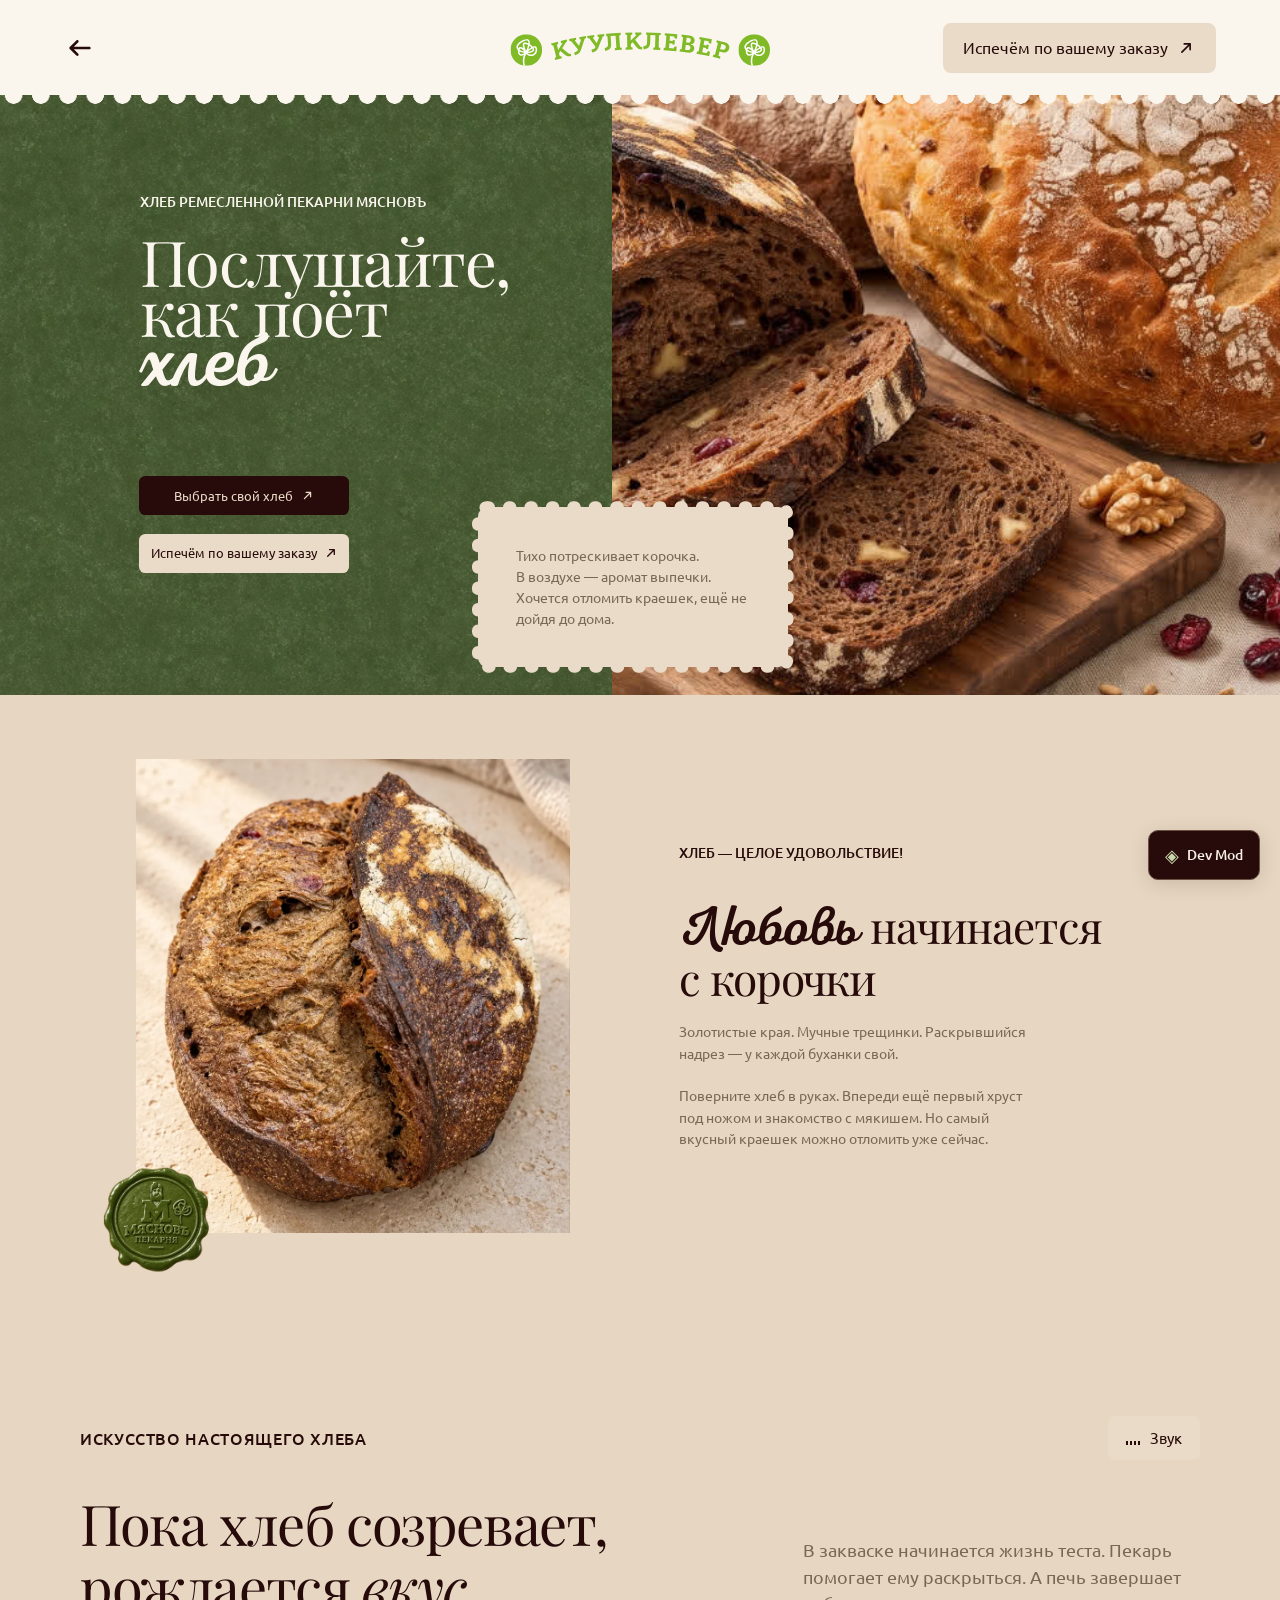
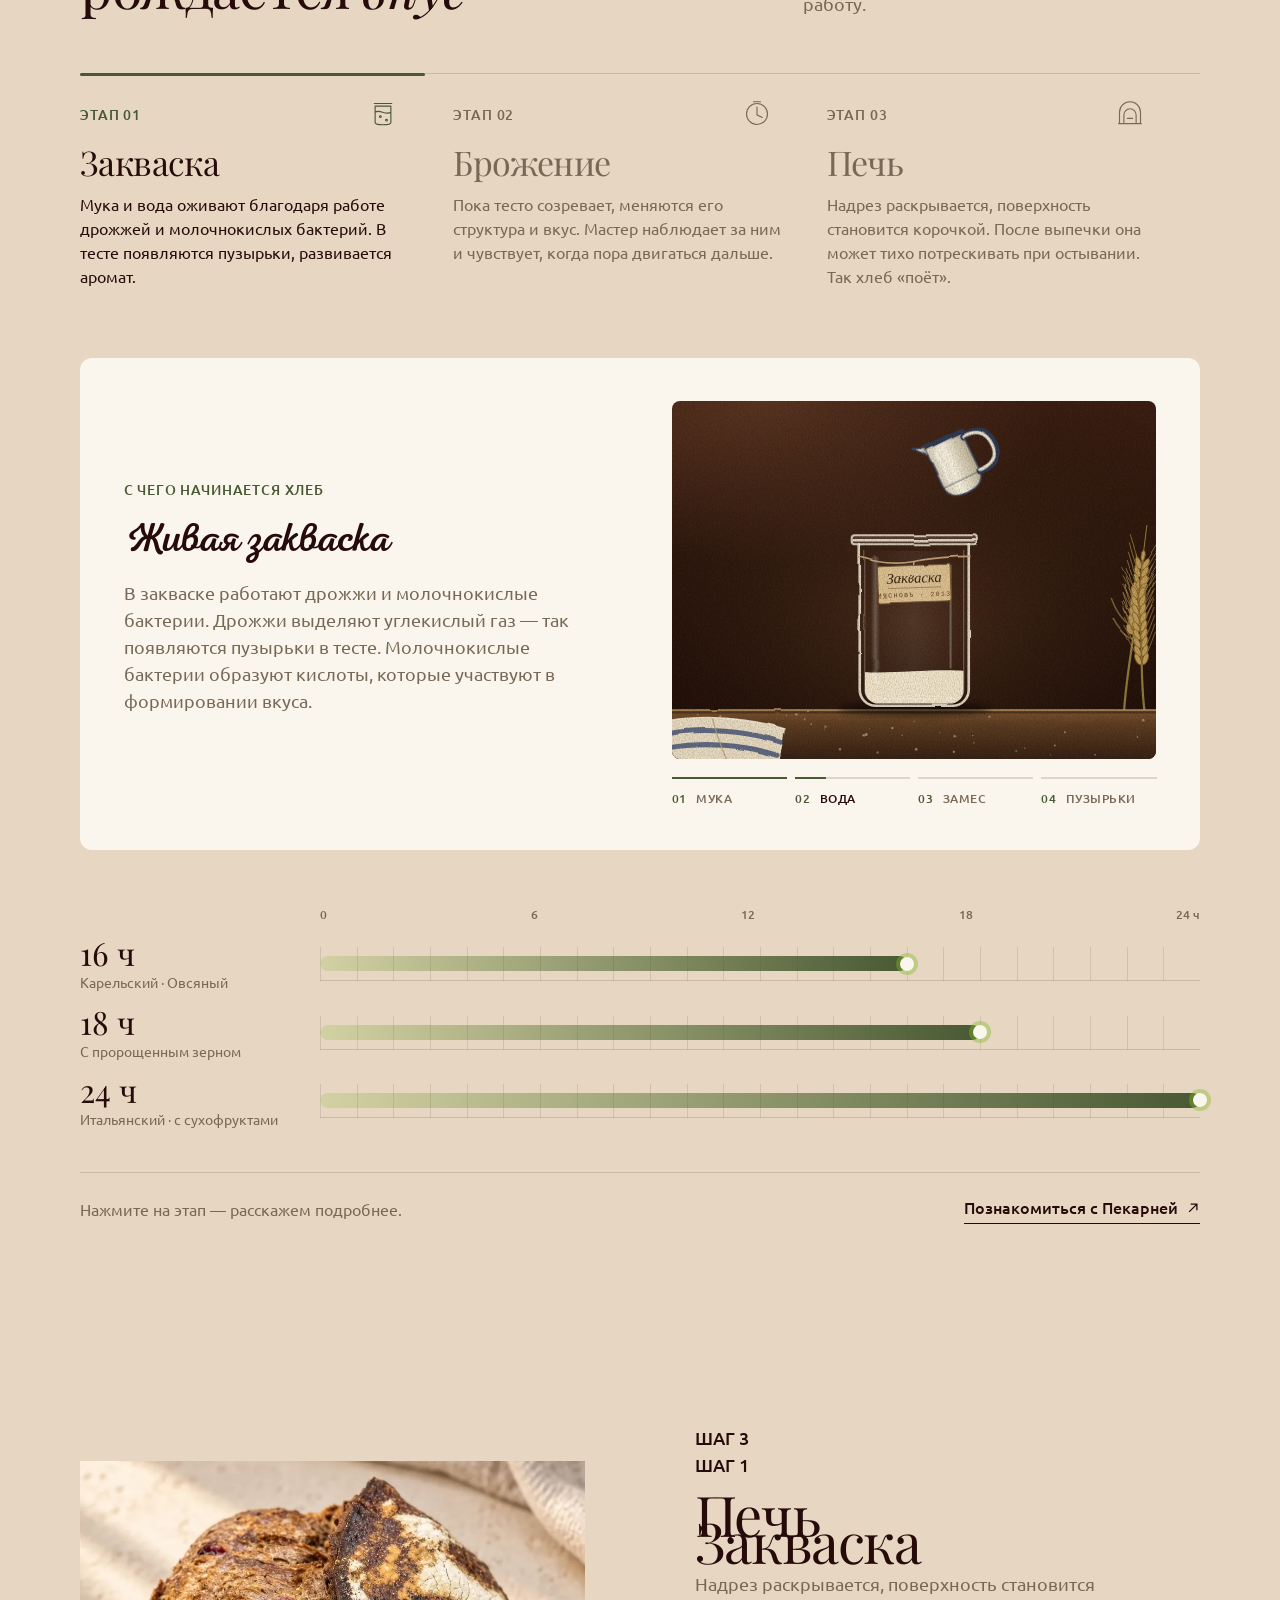
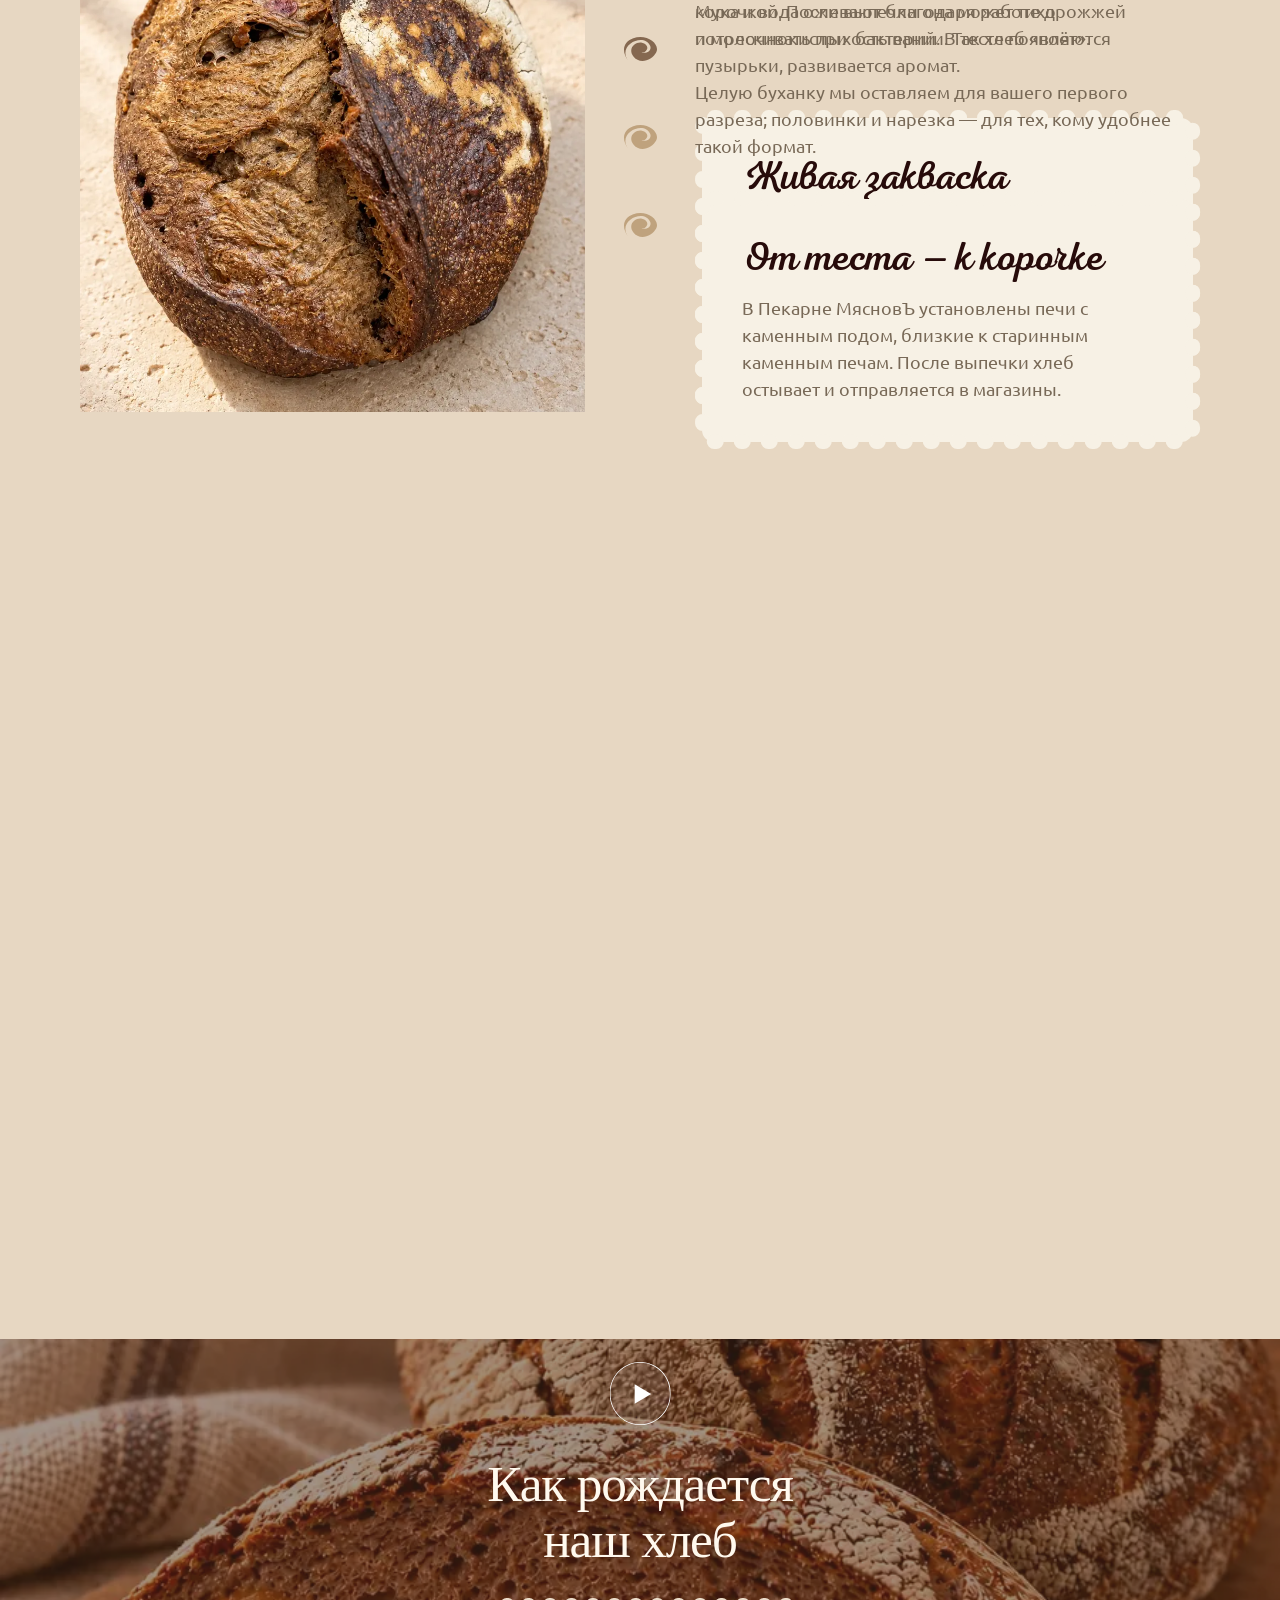
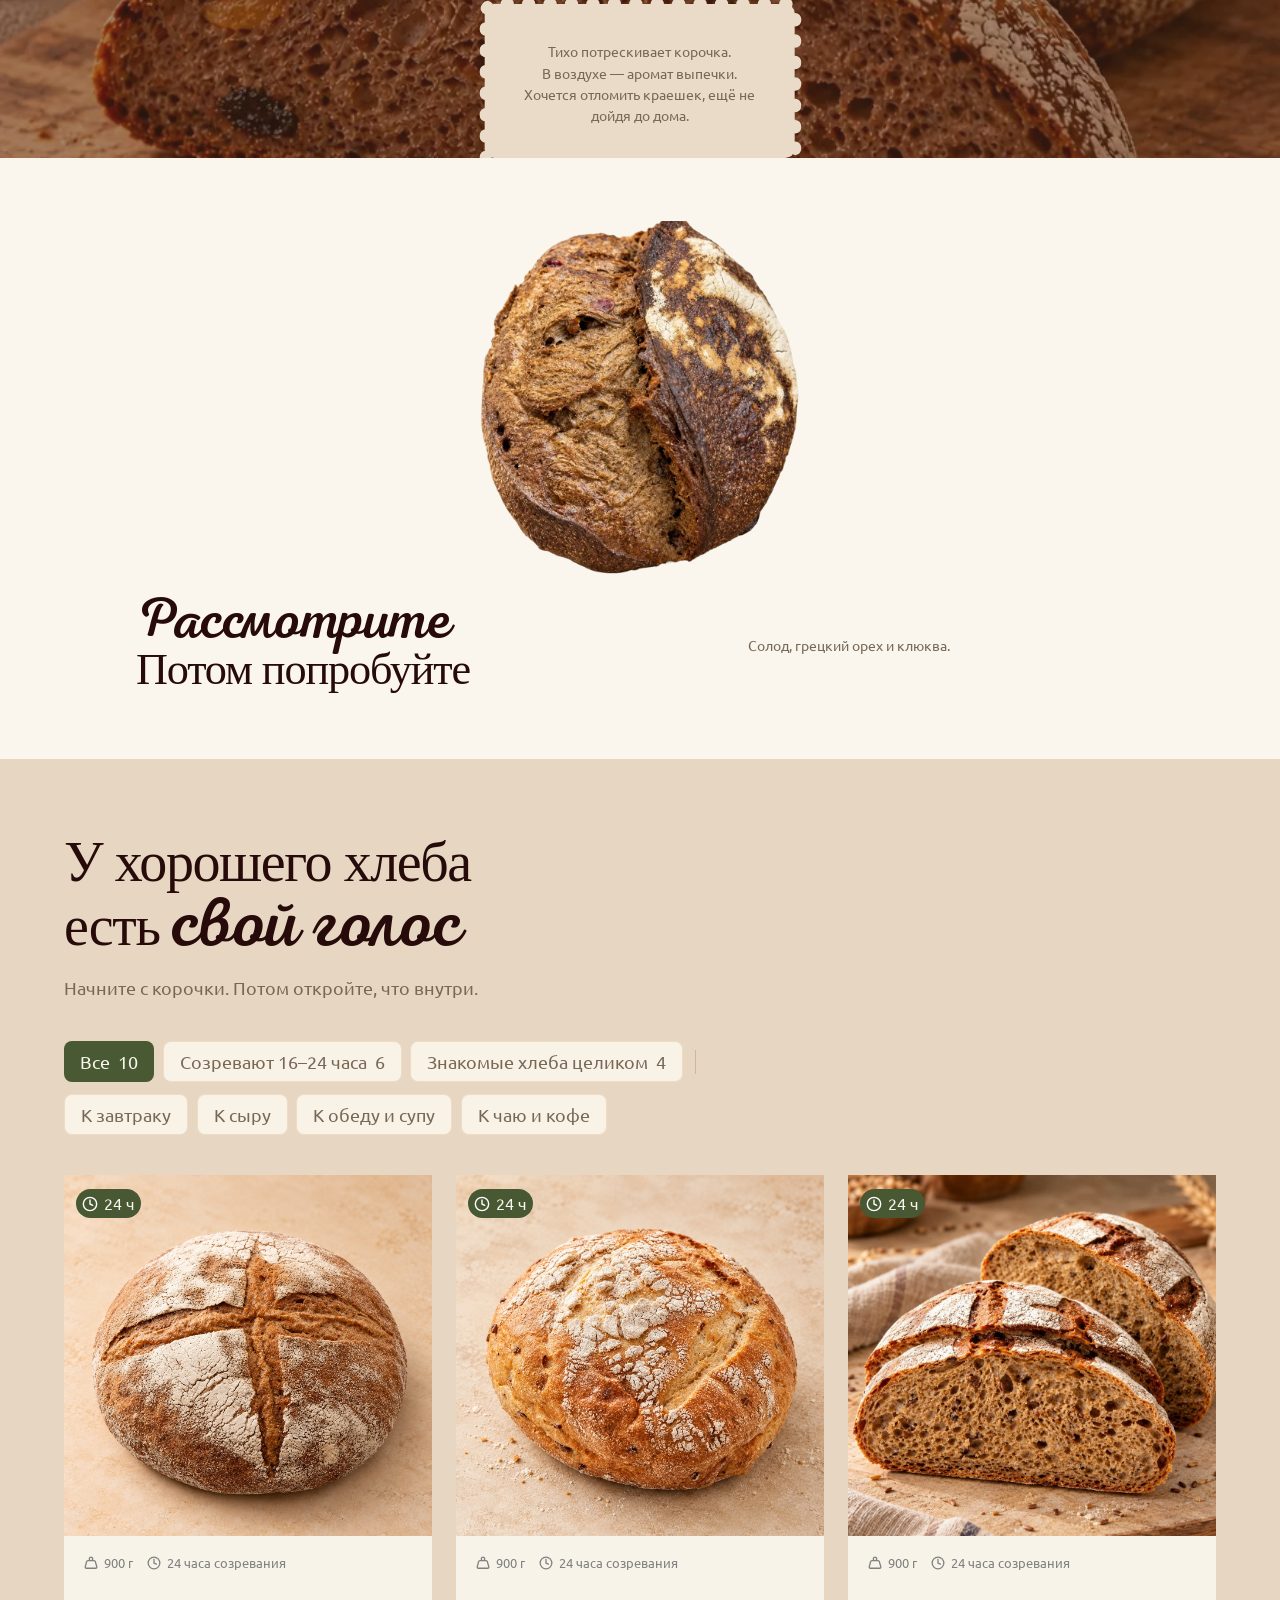
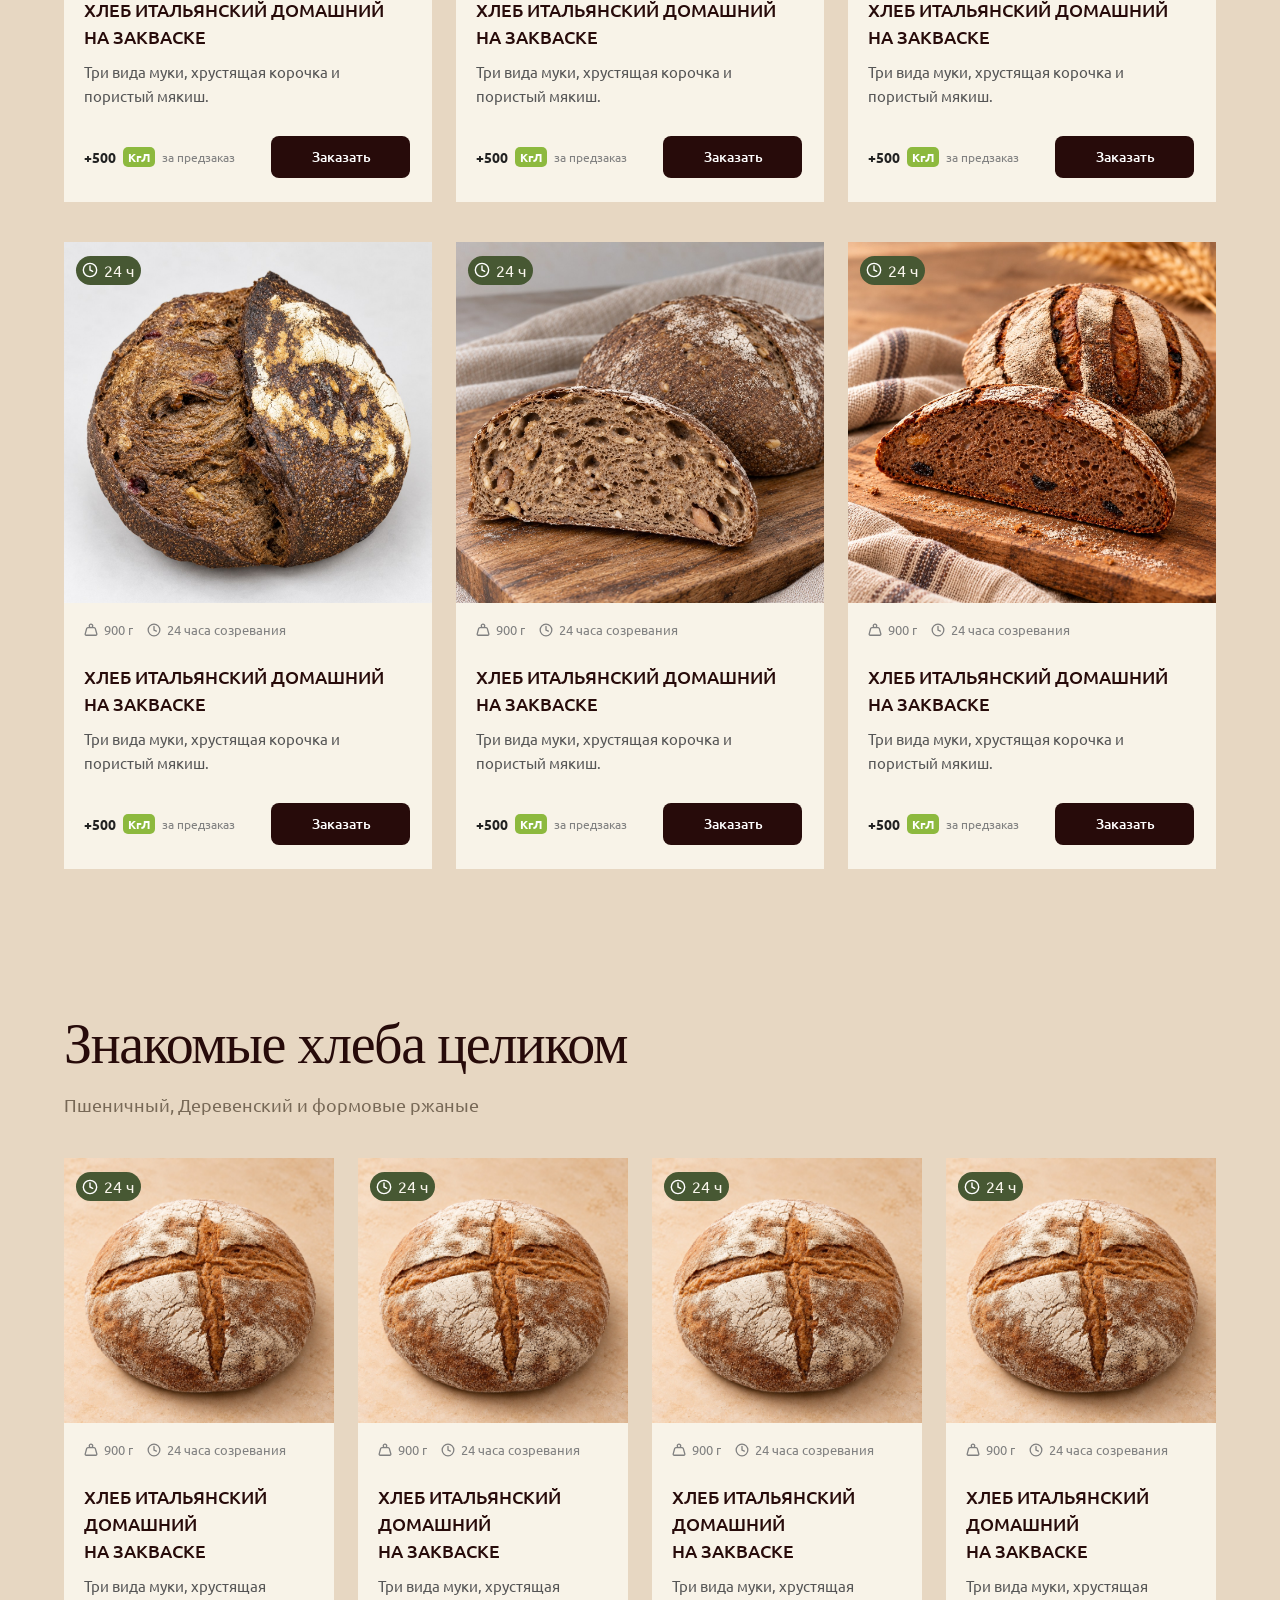
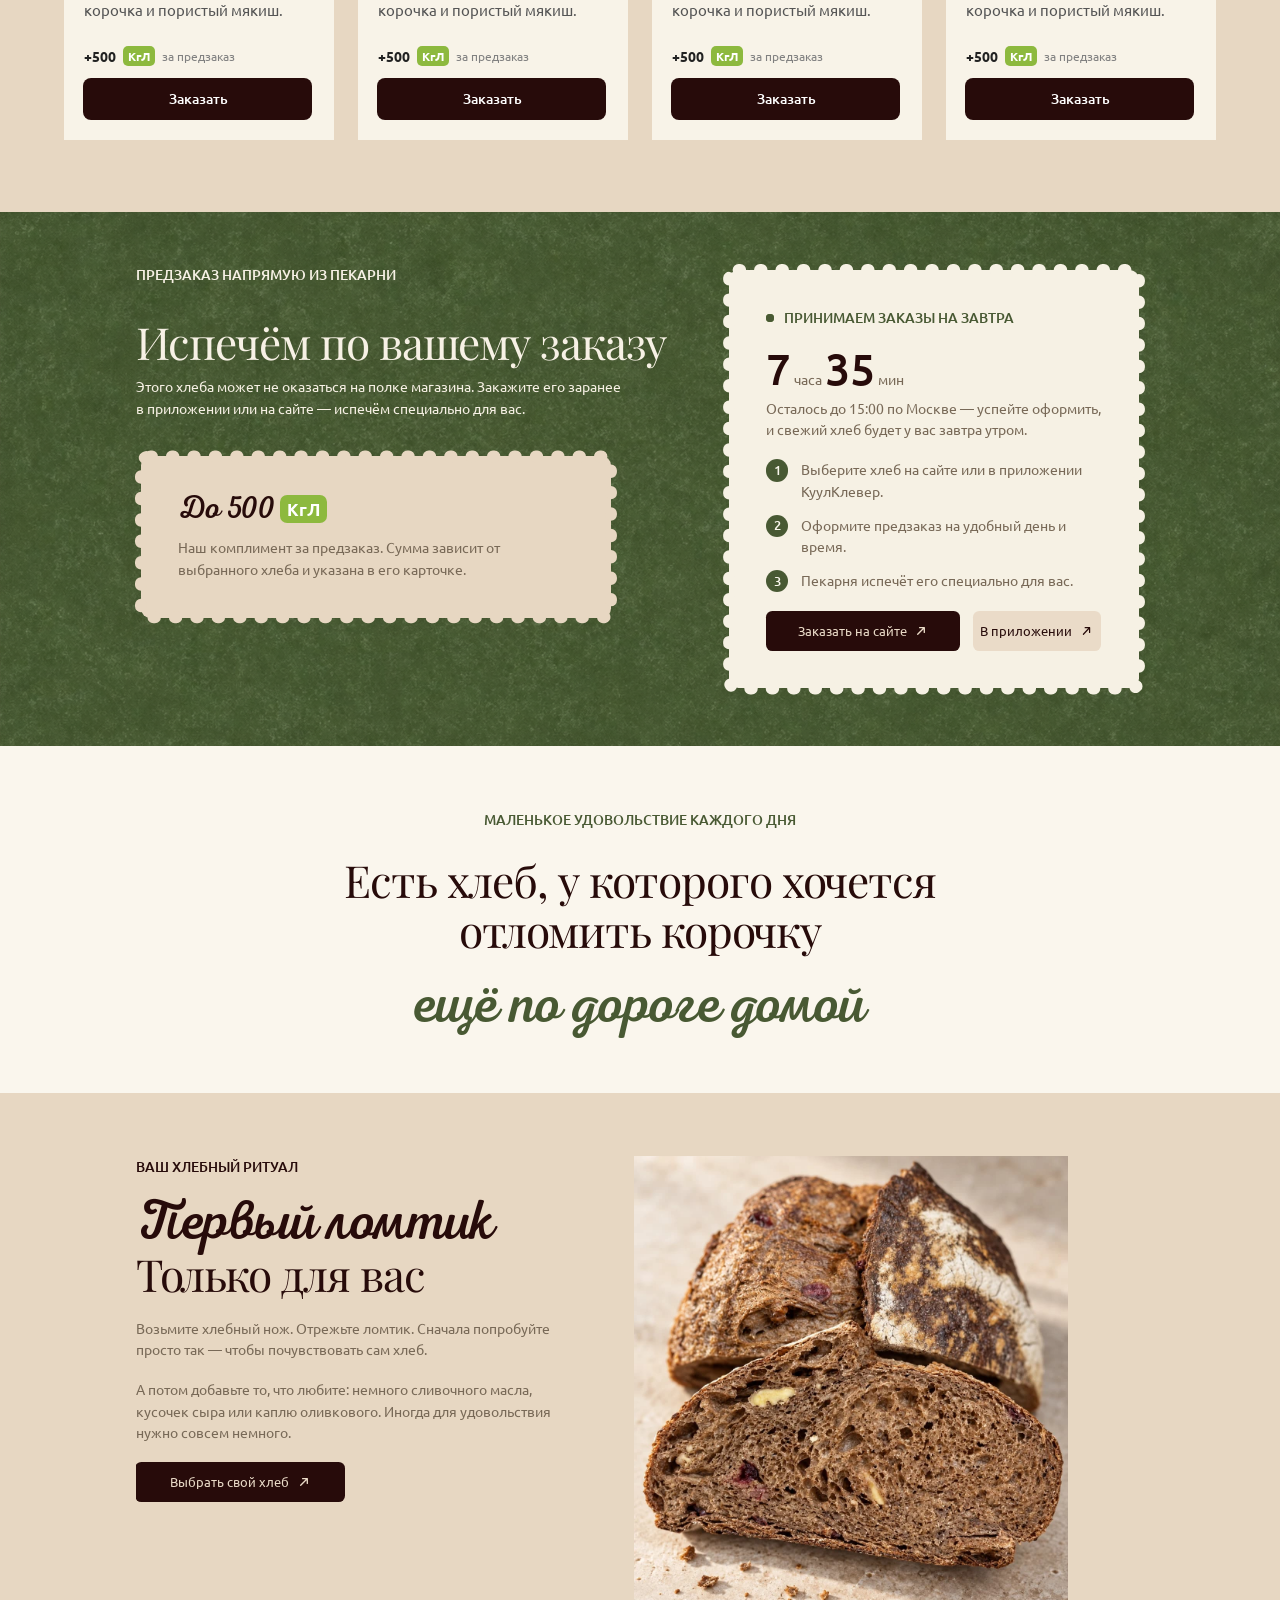
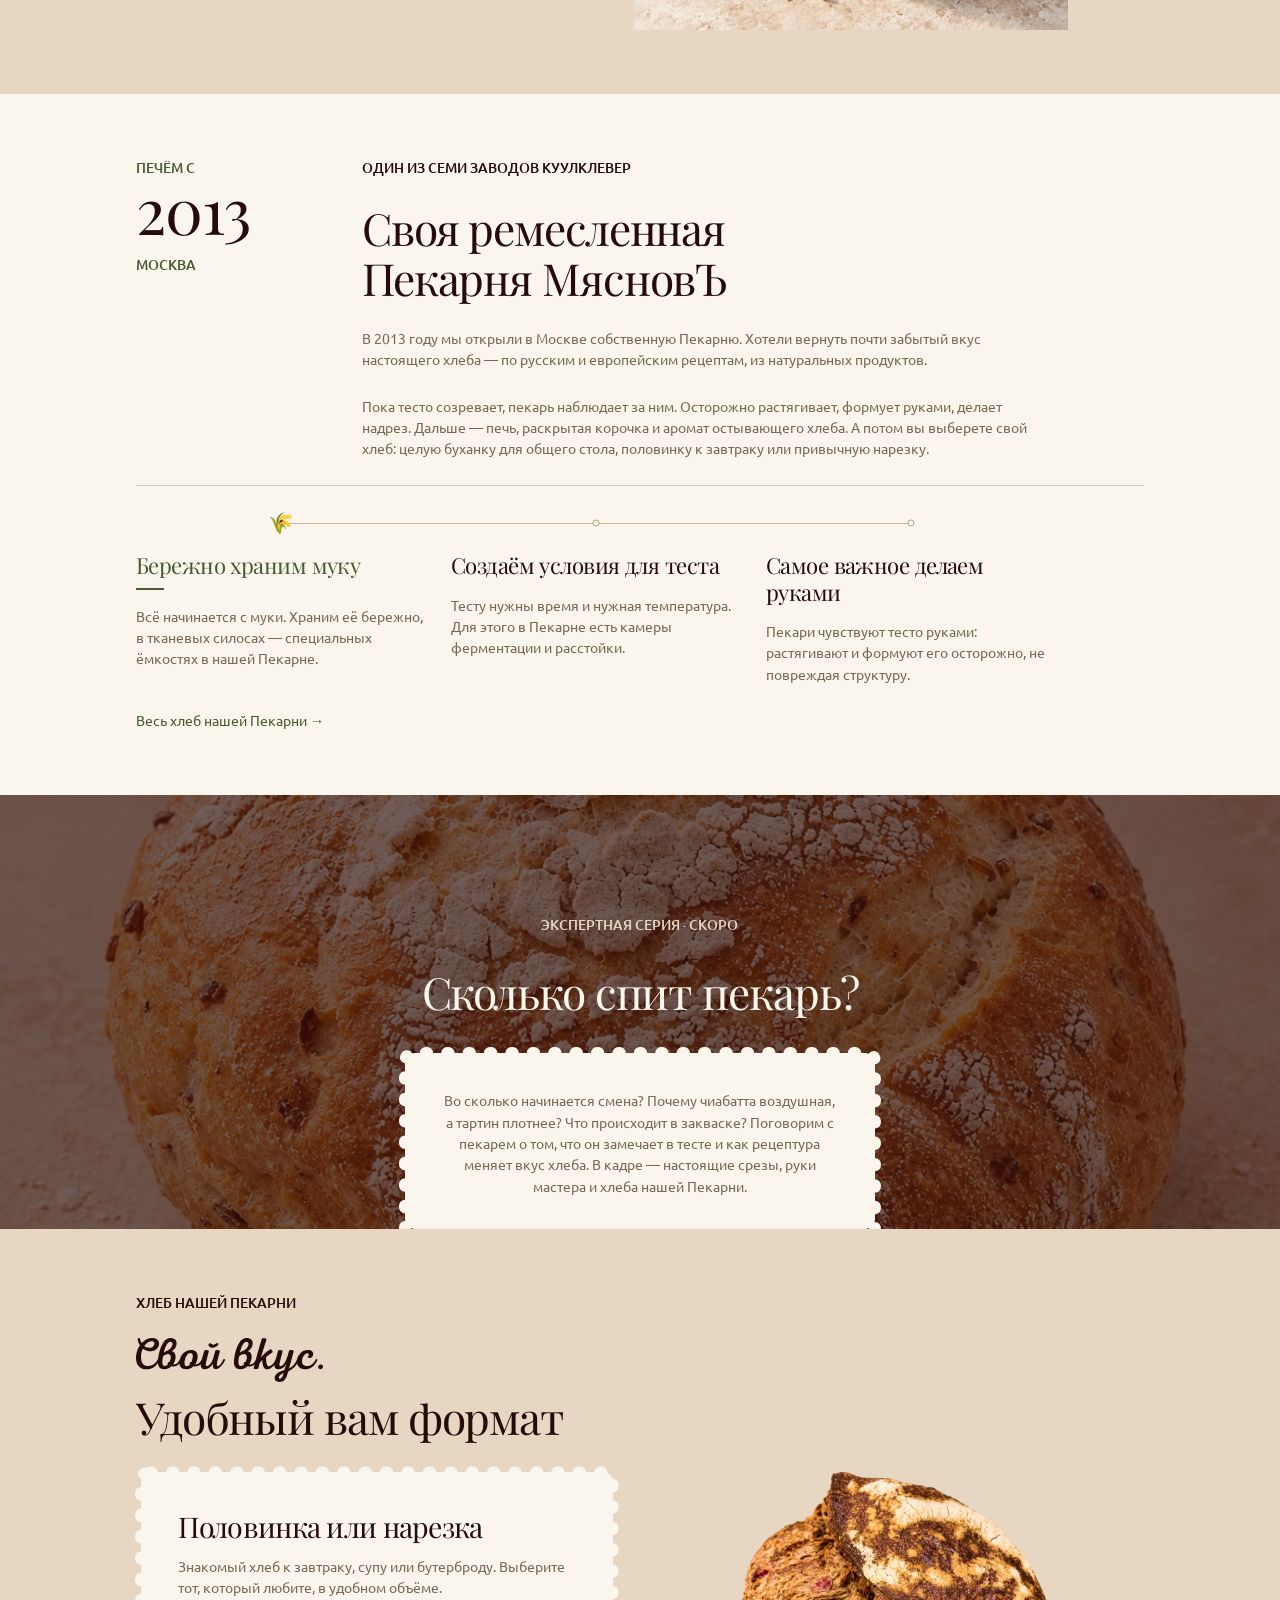
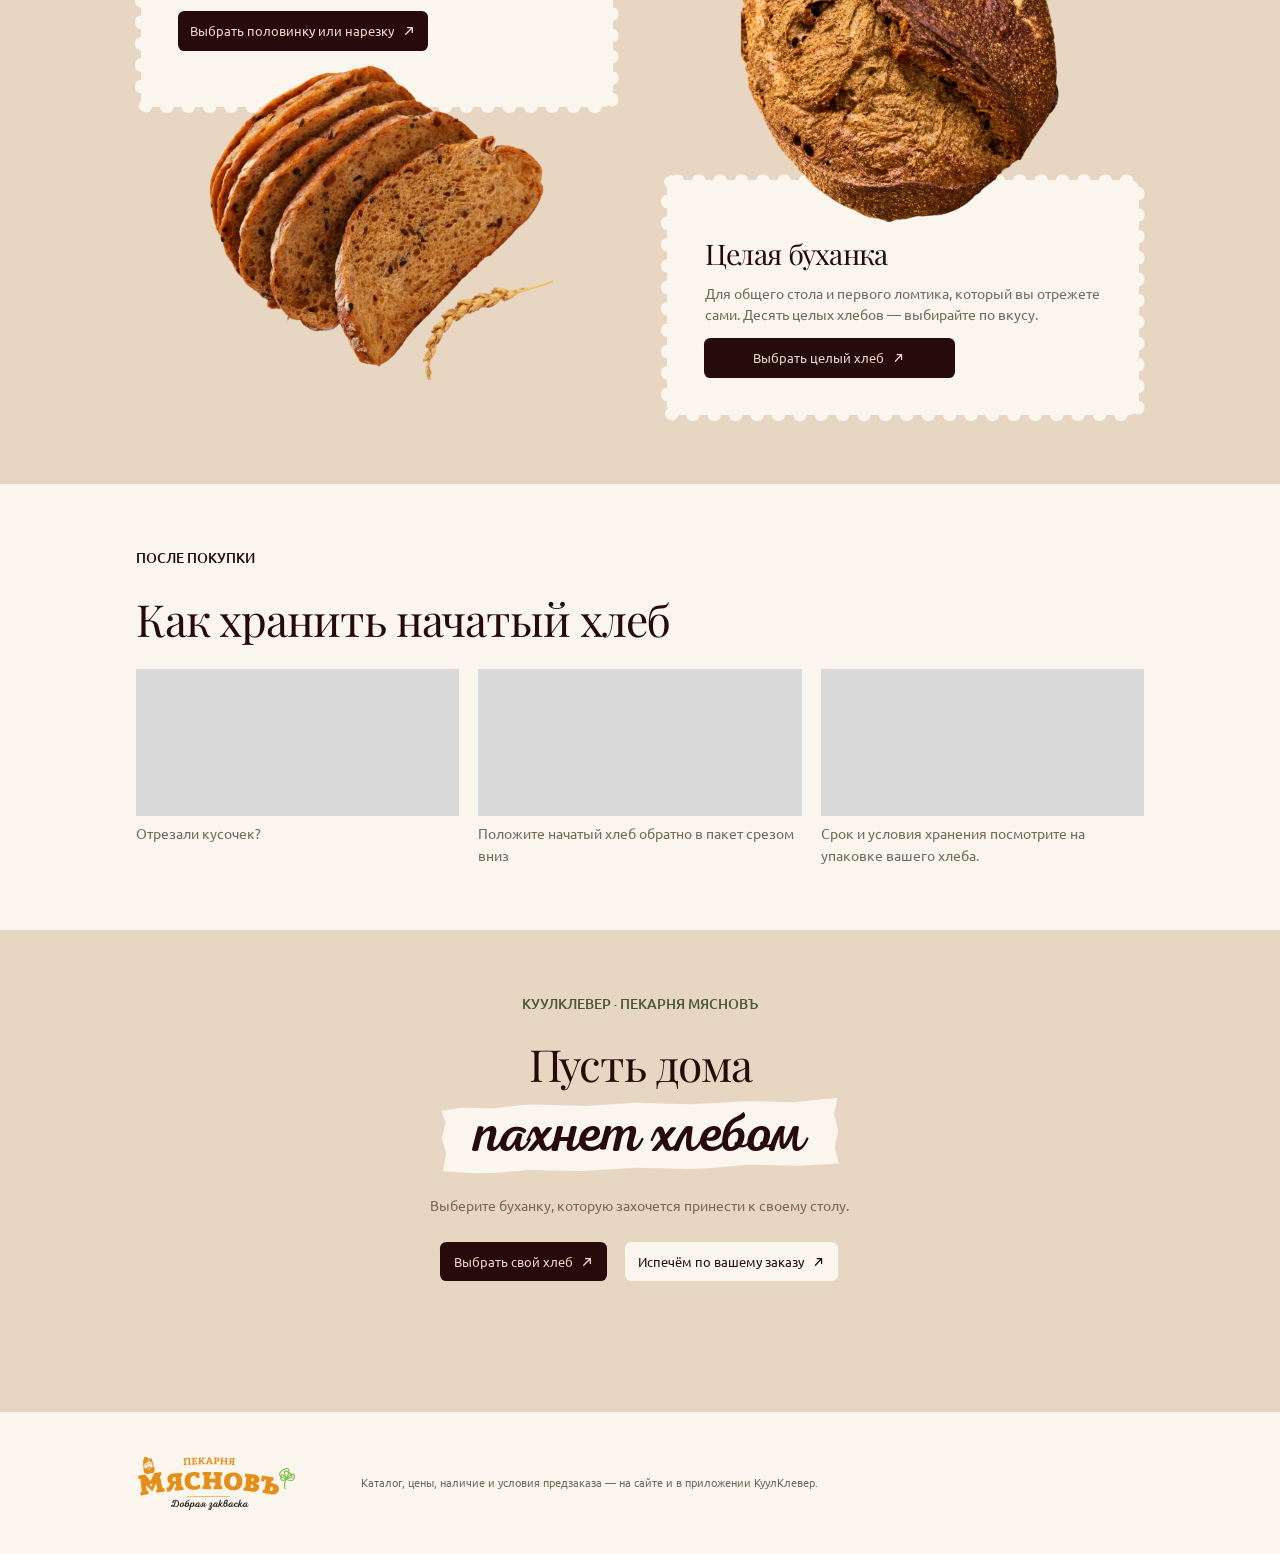
==== commit e3b1ab71: "Illustrated process: stop animating the stage headings The «Живая закваска»-style headings no longer" ====
--- a/index.html
+++ b/index.html
@@ -23,9 +23,9 @@
     </div>
     <div class="stage">
       <div class="panels">
-        <div role="tabpanel" id="sv-panel-0" aria-labelledby="sv-tab-0" tabindex="0"><span class="panel-label">С чего начинается хлеб</span><h3 class="baked" data-size="b" style="--bake:.2">Живая закваска</h3><p>В закваске работают дрожжи и молочнокислые бактерии. Дрожжи выделяют углекислый газ — так появляются пузырьки в тесте. Молочнокислые бактерии образуют кислоты, которые участвуют в формировании вкуса.</p></div>
-        <div role="tabpanel" id="sv-panel-1" aria-labelledby="sv-tab-1" tabindex="0" hidden><span class="panel-label">16, 18 или 24 часа</span><h3 class="baked" data-size="b" style="--bake:.2">У каждого хлеба — своё время</h3><p>Карельский и Овсяный тартины созревают 16 часов. Два тартина с пророщенным зерном — 18 часов. Итальянский домашний и хлеб с изюмом и черносливом — 24 часа. Пекари вручную растягивают и формуют тесто, бережно сохраняя его структуру.</p></div>
-        <div role="tabpanel" id="sv-panel-2" aria-labelledby="sv-tab-2" tabindex="0" hidden><span class="panel-label">Работа пекаря и жар печи</span><h3 class="baked" data-size="b" style="--bake:.2">От теста — к корочке</h3><p>В Пекарне МясновЪ установлены печи с каменным подом, близкие к старинным каменным печам. После выпечки хлеб остывает и отправляется в магазины. Целую буханку мы оставляем для вашего первого разреза; половинки и нарезка — для тех, кому удобнее такой формат.</p></div>
+        <div role="tabpanel" id="sv-panel-0" aria-labelledby="sv-tab-0" tabindex="0"><span class="panel-label">С чего начинается хлеб</span><h3>Живая закваска</h3><p>В закваске работают дрожжи и молочнокислые бактерии. Дрожжи выделяют углекислый газ — так появляются пузырьки в тесте. Молочнокислые бактерии образуют кислоты, которые участвуют в формировании вкуса.</p></div>
+        <div role="tabpanel" id="sv-panel-1" aria-labelledby="sv-tab-1" tabindex="0" hidden><span class="panel-label">16, 18 или 24 часа</span><h3>У каждого хлеба — своё время</h3><p>Карельский и Овсяный тартины созревают 16 часов. Два тартина с пророщенным зерном — 18 часов. Итальянский домашний и хлеб с изюмом и черносливом — 24 часа. Пекари вручную растягивают и формуют тесто, бережно сохраняя его структуру.</p></div>
+        <div role="tabpanel" id="sv-panel-2" aria-labelledby="sv-tab-2" tabindex="0" hidden><span class="panel-label">Работа пекаря и жар печи</span><h3>От теста — к корочке</h3><p>В Пекарне МясновЪ установлены печи с каменным подом, близкие к старинным каменным печам. После выпечки хлеб остывает и отправляется в магазины. Целую буханку мы оставляем для вашего первого разреза; половинки и нарезка — для тех, кому удобнее такой формат.</p></div>
       </div>
       <div class="scene-wrap">
         <div class="scene" aria-hidden="true">
--- a/process-v2.css
+++ b/process-v2.css
@@ -22,11 +22,11 @@
 .pv2 .eyebrow{font:500 16px/1.4 Ubuntu,Arial,sans-serif;letter-spacing:.04em;text-transform:uppercase;color:var(--pv-ink)}
 .pv2-top{display:flex;align-items:center;justify-content:space-between;gap:24px}
 
-/* «Пропекание» заголовков: из размытого светлого в чёткий тёмный (фильтры sa*/sb* из исходника). */
+/* «Пропекание» заголовка секции: из размытого светлого в чёткий тёмный (фильтры sa*/sb* из исходника). */
 .pv2 .baked{--bake:1;color:var(--pv-raw);color:color-mix(in srgb,var(--pv-raw) calc((1 - var(--bake))*100%),var(--pv-ink));line-height:1.12}
 .pv2 h2.baked{font:400 56px/1.12 'Playfair Display',Georgia,serif;letter-spacing:-1.4px}
 .pv2 h2.baked em{font-style:italic}
-.pv2 .panels h3.baked{font:400 40px/1.1 'Nexa Script',cursive;letter-spacing:-1px}
+.pv2 .panels h3{font:400 40px/1.1 'Nexa Script',cursive;letter-spacing:-1px}
 
 /* Звук */
 .pv2 .sound{display:inline-flex;align-items:center;gap:10px;height:44px;padding:0 18px;border-radius:8px;background:var(--pv-card);color:var(--pv-ink);font:400 15px/1 Ubuntu,Arial,sans-serif;transition:background .2s}
@@ -117,7 +117,7 @@
   .pv2 .tab-copy{display:none}.pv2 .tab-title{font-size:28px;margin:8px 0 0}.pv2 .tab-no{padding-right:0}
   .pv2 .mobile-stage-copy{display:block;padding-bottom:16px;border-bottom:1px solid var(--pv-rule)}
   .pv2 .stage{padding:16px}
-  .pv2 .panels h3.baked{font-size:32px}
+  .pv2 .panels h3{font-size:32px}
   .pv2 .rail{flex-wrap:wrap;row-gap:12px}
   .pv2 .rail button{flex:1 1 calc(50% - 8px)}
   .pv2 .timer-scale{padding-left:0}
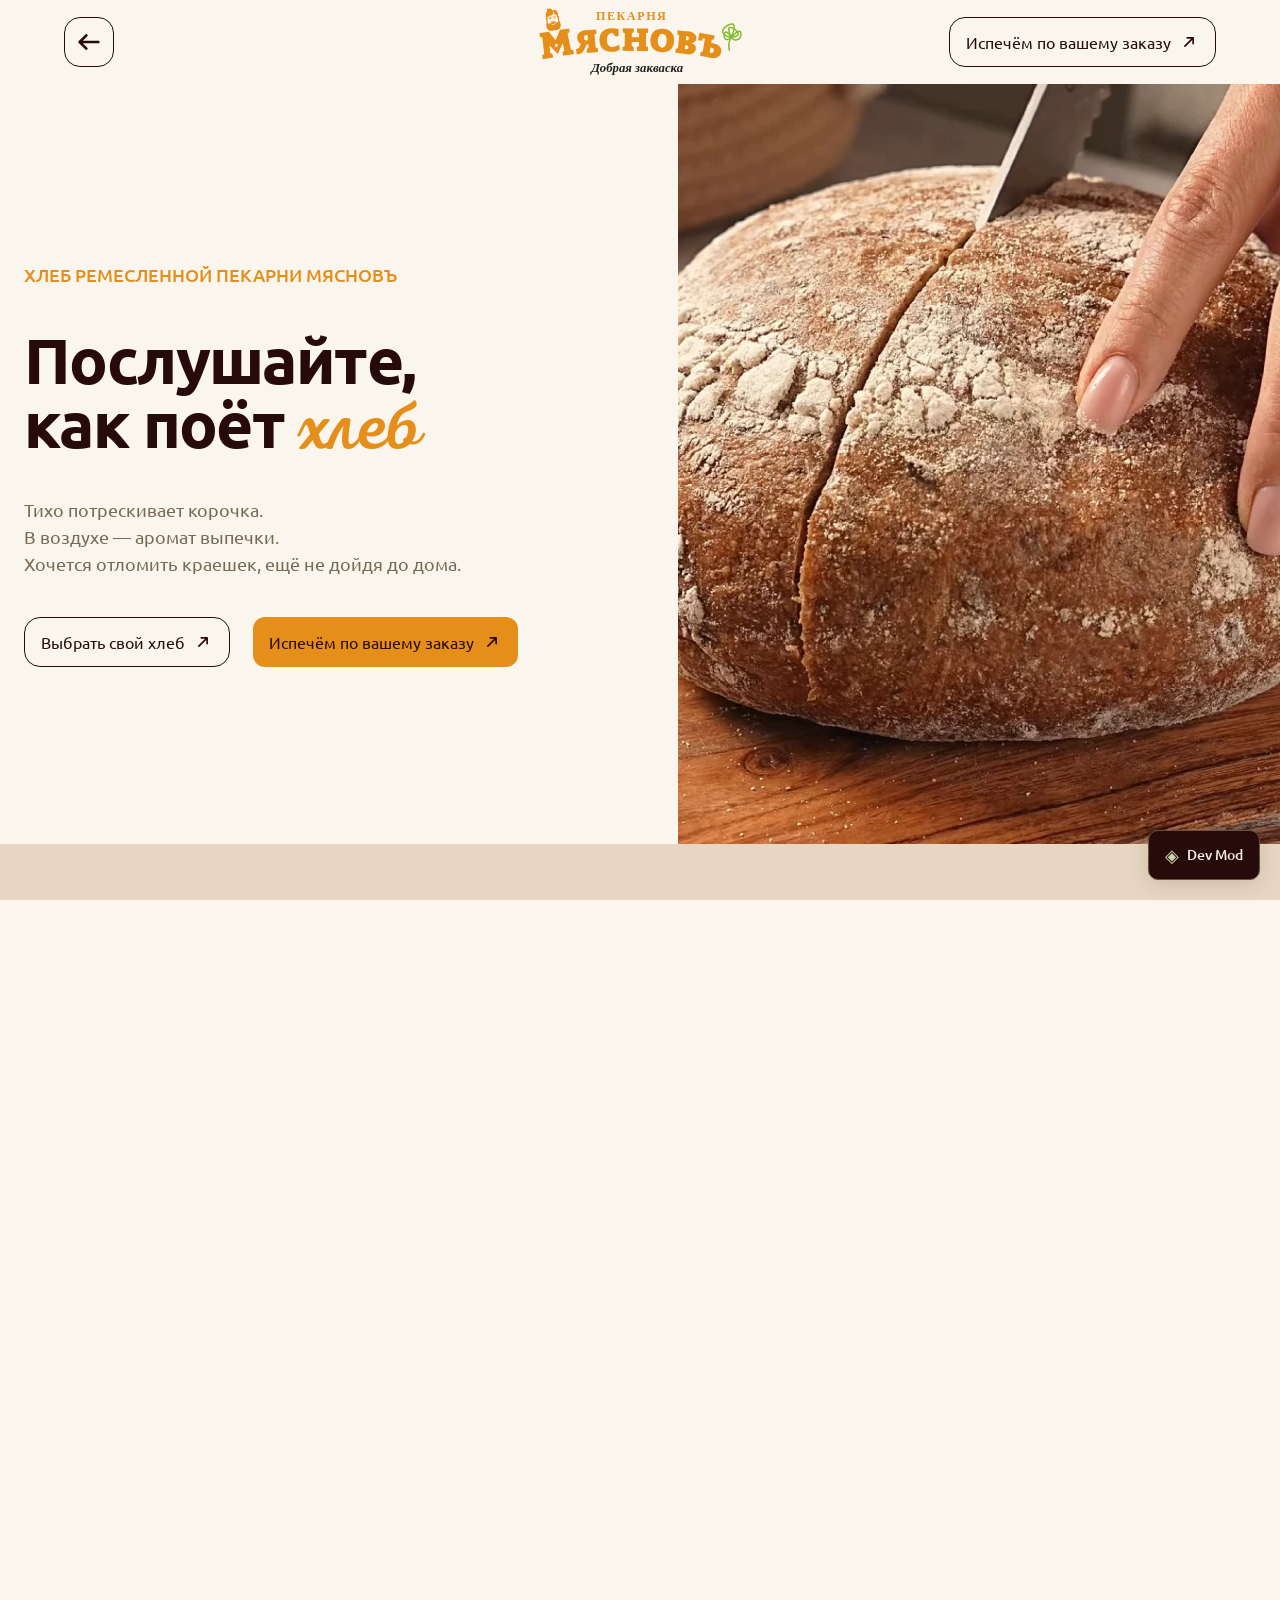
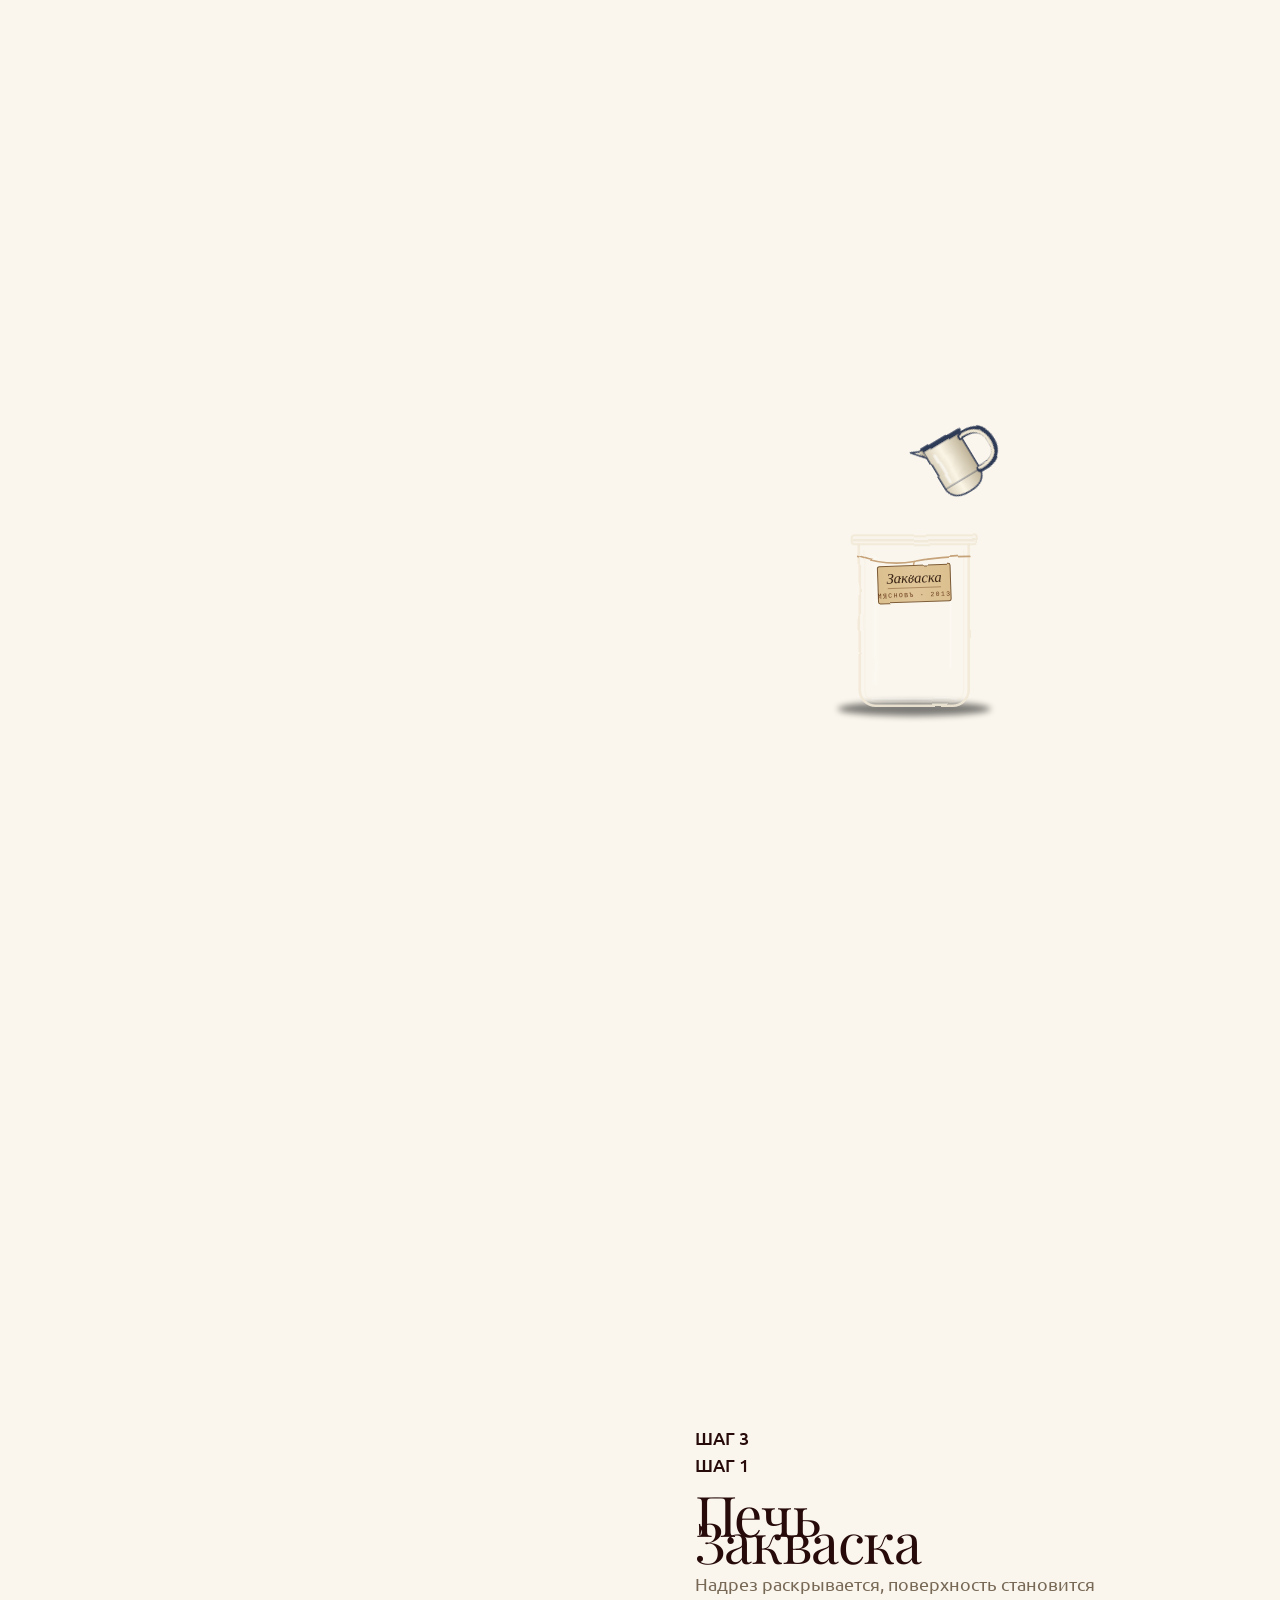
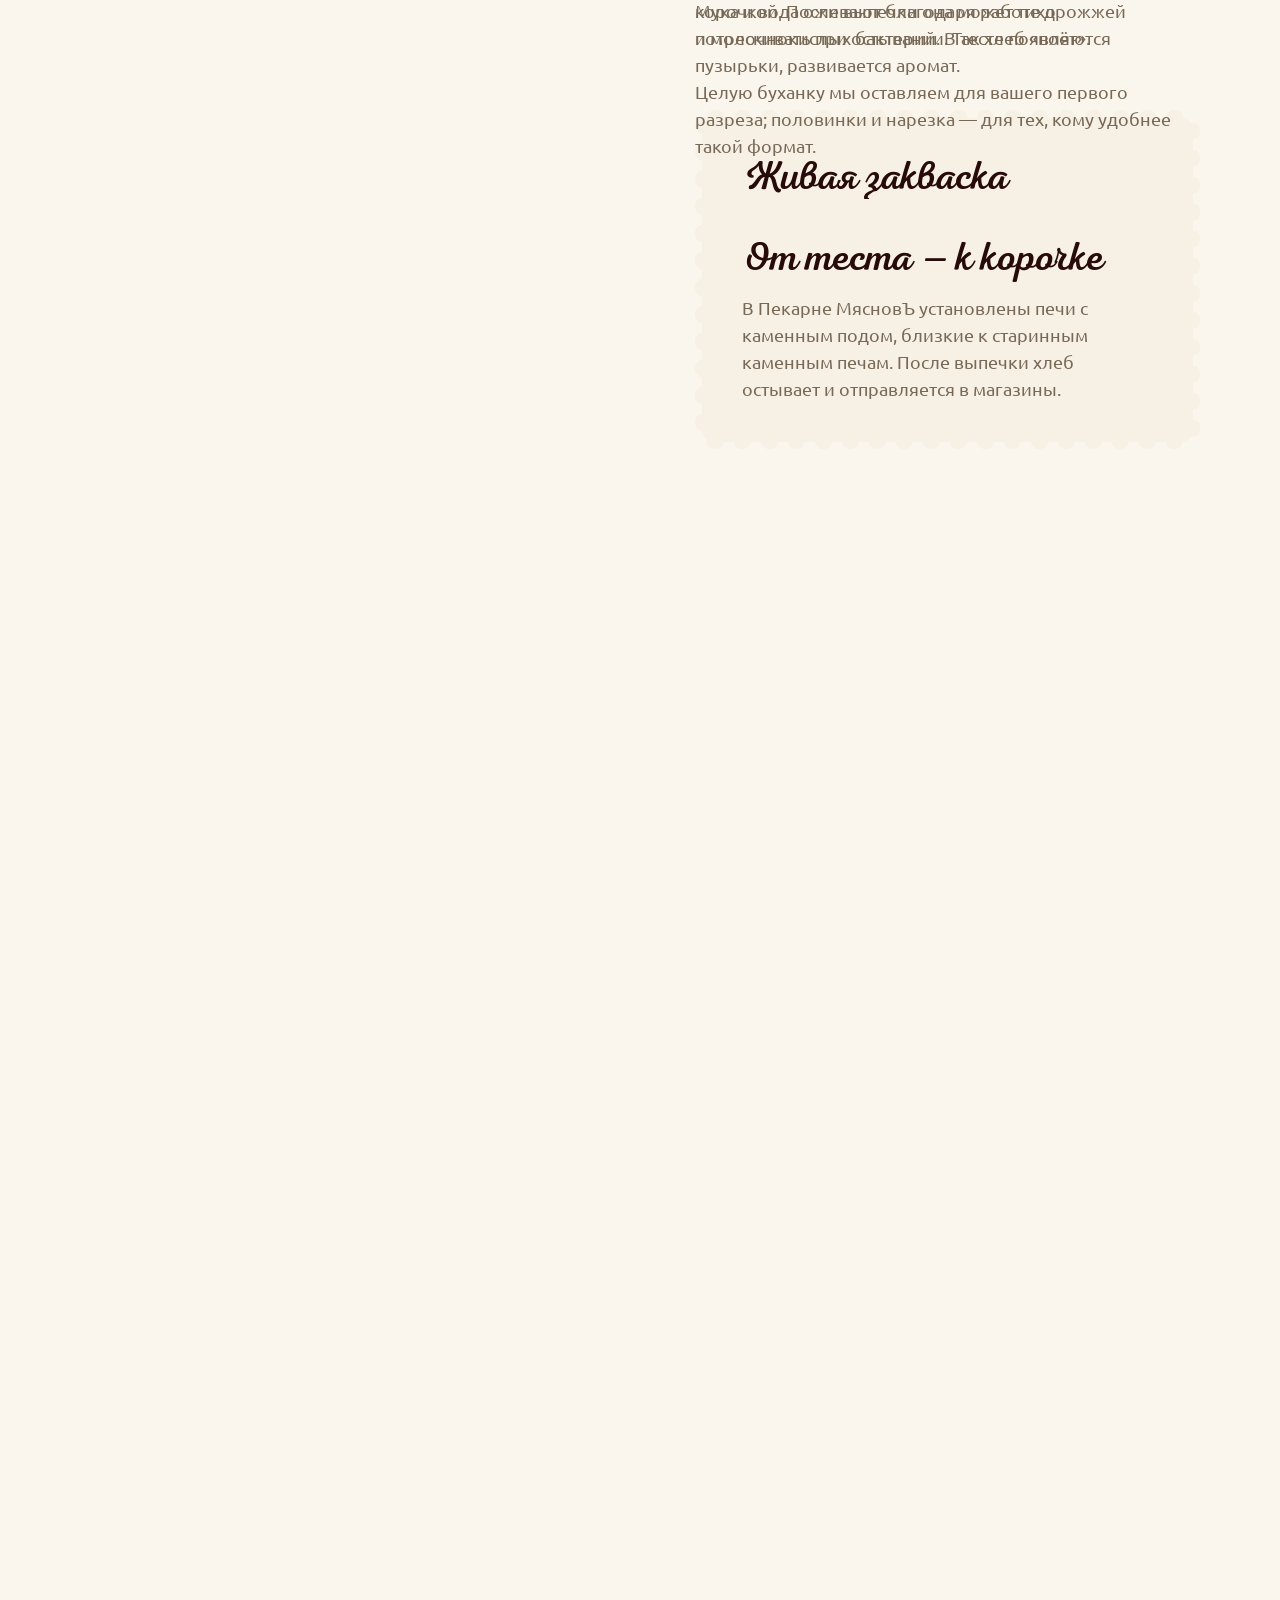
==== commit 5c3b64f1: "Сделать дизайн 02 «Пекарня МясновЪ» основным - Лендинг по умолчанию открывается в дизайне 02; 01 дос" ====
--- a/index.html
+++ b/index.html
@@ -1,4 +1,4 @@
-<!doctype html><html lang="ru"><head><meta charset="utf-8"><meta name="viewport" content="width=device-width, initial-scale=1"><meta name="description" content="Ремесленный хлеб Пекарни МясновЪ: живая закваска, долгое созревание и хрустящая корочка. Найдите свой любимый хлеб."><meta name="theme-color" content="#465832"><title>Ремесленный хлеб — КуулКлевер · Пекарня МясновЪ</title><link rel="stylesheet" href="fonts.css"><link rel="stylesheet" href="reference.css"><link rel="stylesheet" href="style.css"><link rel="stylesheet" href="process-v2.css"></head><body><header class="site-header figma-header" data-node-id="55:4484"><div class="site-header-inner"><a class="header-back" href="https://www.coolclever.ru/" aria-label="На сайт КуулКлевер"><img src="assets/header-back.svg" alt="" width="32" height="32"></a><a class="header-logo" href="#home" aria-label="КуулКлевер — в начало"><img class="header-logo-image" src="assets/header-logo.svg" alt="КуулКлевер" width="260" height="75"></a><a class="header-order" href="#preorder">Испечём по вашему заказу<img src="assets/78745.svg" alt="" width="20" height="20"></a></div></header><a class="skip" href="#catalog">Перейти к хлебу</a><main><section class="section section-0" data-section="0" style="--height:760px"><div class="s0 s1" data-node-id="6:3965"><div aria-hidden="true" class="s2 s3 s4"><div class="s2 s5 s3"></div><img alt="" class="s2 s6 s7 s1" src="assets/4a512.png"></div><div class="s2 s8 s9 s10 s11" data-node-id="6:4610"><div aria-hidden="true" class="s2 s3 s4"><div class="s2 s12 s3"></div><div class="s2 s3 s13"><img alt="" class="s2 s14 s15 s6 s16 s17" src="assets/06448.png"></div></div></div><div class="s2 s18 s19 s20 s21 s22 s23 s24" data-node-id="6:4707"><p class="s25 s26 s27 s28 s0 s29 s30 s31 s32 s33" data-node-id="6:4663"><span class="s34 s35 mobile-heading">Послушайте, как поёт </span><span class="s36 s34 s37 s38 s39 mobile-heading">хлеб</span></p></div><div class="s2 s40 s41 s42" data-node-id="28:2050"><div class="s2 s43 s44 s45 s46 s18 s19 s47 s48 s41 s49 s42" data-node-id="28:2051"><p class="s25 s50 s51 s37 s0 s29 s52 s53 s54" data-node-id="28:2052">Тихо потрескивает корочка.<br aria-hidden="true">В воздухе — аромат выпечки.<br aria-hidden="true">Хочется отломить краешек, ещё не дойдя до дома.</p></div></div><div class="s2 s18 s55 s19 s20 s56 s21 s22 s57 s58" data-node-id="28:3198"><a class="s18 s19 s59 s60 s47 s48 s0 s61 s29 s62" href="https://www.coolclever.ru/catalog/otdokhni/frantsuzskie-konyaki/filter/ierarhiya-kru-grand-shampan-1-j-kru" data-node-id="6:4687" target="_blank" data-name="CTA / Открыть каталог"><div class="s2 s18 s19 s63 s21" data-node-id="I6:4687;70:2130" data-name="Web Kit / Button · основание"><div class="s64 s18 s19 s65 s66 s47 s48 s67 s68 s69 s0 s70" data-node-id="I6:4687;70:2130;257:32025" data-name="base / Button"></div></div><p class="s25 s50 s71 s37 s0 s29 s72 s73 s74 s75" data-node-id="I6:4687;7:1037">Выбрать свой хлеб</p><div class="s0 s29 s76" data-node-id="I6:4687;117:3331" data-name="Arrows / ArrowUpRightLine"><img alt="" class="s2 s77 s3 s6 s1" src="assets/33840.svg"></div></a><a class="s18 s19 s59 s60 s47 s48 s0 s61 s29 s62" href="https://www.coolclever.ru/catalog/otdokhni/frantsuzskie-konyaki/filter/ierarhiya-kru-grand-shampan-1-j-kru" data-node-id="6:4700" target="_blank" data-name="CTA / Открыть каталог"><div class="s2 s18 s19 s63 s21" data-node-id="I6:4700;70:2130" data-name="Web Kit / Button · основание"><div class="s43 s18 s19 s65 s66 s47 s48 s67 s68 s69 s0 s70" data-node-id="I6:4700;70:2130;257:32025" data-name="base / Button"></div></div><p class="s25 s50 s71 s37 s0 s29 s78 s73 s74 s75" data-node-id="I6:4700;7:1037">Испечём по вашему заказу</p><div class="s0 s29 s76" data-node-id="I6:4700;117:3331" data-name="Arrows / ArrowUpRightLine"><img alt="" class="s2 s77 s3 s6 s1" src="assets/78745.svg"></div></a></div><p class="s25 s2 s79 s51 s22 s37 s30 s52 s80 s81 s82" data-node-id="6:4708">Хлеб ремесленной пекарни МясновЪ</p></div></section><section class="section section-1" data-section="1" style="--height:760px"><div class="s83 s0 s1" data-node-id="6:4719"><div class="s84 s2 s18 s19 s85 s47 s86 s87 s88" data-node-id="6:4759"><div class="s89 s0 s29 s90" data-node-id="6:4722" data-name="Мучная корочка и раскрытый надрез крупным планом"><div aria-hidden="true" class="s2 s3 s4"><div class="s2 s3 s13"><img alt="" class="s2 s91 s92 s6 s93 s62" src="assets/f1c16.png"></div><img alt="" class="s2 s6 s7 s1" src="assets/4b641.png"></div><div class="s2 s94 s95 s96 s97" data-node-id="28:2544" data-name="image 28"><img alt="" class="s2 s3 s6 s7 s4 s1" src="assets/b7c71.png"></div></div><div class="s25 s18 s19 s20 s98 s21 s0 s29 s99" data-node-id="6:4753"><p class="s79 s51 s37 s0 s29 s78 s52 s81 s62" data-node-id="6:4751">Хлеб — целое удовольствие!</p><div class="s18 s19 s20 s100 s21 s28 s0 s29 s62" data-node-id="6:4748"><p class="s26 s27 s0 s29 s78 s31 s101 s62" data-node-id="7:5030"><span class="s36 s34 s37 s102 s103 mobile-heading">Любовь</span><span class="s34 s104 mobile-heading"> начинается<br aria-hidden="true">с корочки</span></p><div class="s50 s37 s0 s29 s52 s53 s62 s105" data-node-id="6:4745"><p class="s51 s106">Золотистые края. Мучные трещинки. Раскрывшийся</p><p class="s51 s106">надрез — у каждой буханки свой.<br aria-hidden="true"><br aria-hidden="true">Поверните хлеб в руках. Впереди ещё первый хруст</p><p class="s51 s106">под ножом и знакомство с мякишем. Но самый</p><p class="s51">вкусный краешек можно отломить уже сейчас.</p></div></div></div></div></div></section><section class="section section-2" data-section="2" style="--height:760px"><div class="s107 s0 s1" data-node-id="7:4821"><div class="s84 s2 s18 s19 s47 s108 s86 s87 s88" data-node-id="28:2542"><div class="s25 s18 s19 s20 s98 s21 s0 s29 s99" data-node-id="7:4831"><p class="s79 s51 s37 s0 s29 s78 s52 s81 s62" data-node-id="7:4832">искусство настоящего хлеба</p><div class="s18 s19 s20 s100 s21 s28 s0 s29 s62" data-node-id="7:4833"><div class="s26 s27 s0 s29 s78 s31 s101 s62" data-node-id="7:4834"><p class="s34 s106 s104 mobile-heading">Пока хлеб созревает,</p><p ><span class="s34 s104 mobile-heading">рождается </span><span class="s25 s36 s34 s37 s78 s102 s103 mobile-heading">вкус</span></p></div><div class="s109 s37 s0 s29 s110 s111 s62" data-node-id="7:4835"><p class="s112 s106">В закваске начинается жизнь теста. Пекарь помогает ему раскрыться. А печь</p><p class="s112">завершает работу.</p></div></div></div><div class="s113 s114 s115 s28 s116 s0 s29" data-node-id="28:2145"><div class="s43 s44 s45 s46 s117 s18 s19 s20 s100 s47 s48 s118 s119 s49 s0 s120" data-node-id="28:2146"><p class="s25 s36 s121 s34 s122 s37 s0 s29 s78 s123 s124 s125 s126" data-node-id="7:4907">Сколько созревает тесто</p><div class="s127 s18 s19 s128 s129 s21 s130 s0 s131 s29 s132" data-node-id="7:4921" data-name="Выбор Крю"><div class="s18 s19 s65 s66 s47 s48 s67 s133 s0 s70" data-node-id="I7:4921;7:1062" data-name="Все"><div aria-hidden="true" class="s2 s3 s4 s70"><div class="s2 s134 s3 s70"></div><img alt="" class="s2 s6 s7 s70 s1" src="assets/4a512.png"></div><p class="s25 s79 s135 s37 s0 s29 s136 s137 s75" data-node-id="I7:4921;7:1063">16 ч</p></div><div class="s18 s19 s65 s138 s66 s47 s48 s67 s133 s0 s70" data-node-id="I7:4921;7:1064" data-name="Гранд"><p class="s25 s79 s135 s37 s0 s29 s136 s137 s75" data-node-id="I7:4921;7:1066">18 ч</p></div><div class="s18 s19 s65 s138 s66 s47 s48 s67 s133 s0 s70" data-node-id="I7:4921;7:1067" data-name="Фин"><p class="s25 s79 s135 s37 s0 s29 s136 s137 s75" data-node-id="I7:4921;7:1069">24 ч</p></div></div><div class="s0 s29 s139" data-node-id="7:4956"><p class="s25 s2 s79 s135 s140 s37 s78 s104 s141 s75 mobile-heading" data-node-id="7:4953">16</p><div class="s2 s142 s143 s144" data-node-id="7:4920"><img alt="" class="s2 s77 s3 s6 s1" src="assets/3ef0c.svg"></div><div class="s2 s19 s47 s48 s92 s139 s10" data-node-id="7:4952"><div class="s145 s146"><div class="s0 s143"><div class="s2 s147"><img alt="" class="s77 s6 s1" src="assets/964aa.svg"></div></div></div></div><p class="s25 s2 s109 s112 s148 s37 s110 s111 s149 s75" data-node-id="7:4954">часов созревания</p></div><div class="s25 s18 s19 s150 s21 s151 s37 s0 s29 s73 s110 s152" data-node-id="7:4962"><p class="s65 s67 s0" data-node-id="7:4957">Тартин Карельский солодовый<br aria-hidden="true">с грецким орехом и клюквой</p><p class="s0 s29 s153 s75" data-node-id="7:4961">450 г</p></div><div class="s25 s18 s19 s150 s21 s151 s37 s0 s29 s73 s110 s154" data-node-id="7:4963"><p class="s65 s67 s0" data-node-id="7:4964">Тартин Овсяный с яблоком и корицей</p><p class="s0 s29 s153 s75" data-node-id="7:4965">450 г</p></div></div></div></div></div></section><section class="pv2" id="process-illustrated" aria-labelledby="process-title" hidden>
+<!doctype html><html lang="ru"><head><meta charset="utf-8"><meta name="viewport" content="width=device-width, initial-scale=1"><meta name="description" content="Ремесленный хлеб Пекарни МясновЪ: живая закваска, долгое созревание и хрустящая корочка. Найдите свой любимый хлеб."><meta name="theme-color" content="#465832"><title>Ремесленный хлеб — КуулКлевер · Пекарня МясновЪ</title><link rel="stylesheet" href="fonts.css"><link rel="stylesheet" href="reference.css"><link rel="stylesheet" href="style.css"><link rel="stylesheet" href="process-v2.css"><script>try{if((localStorage.getItem('design-variant-main')||'2')==='2')document.documentElement.classList.add('design-v2')}catch(e){document.documentElement.classList.add('design-v2')}</script></head><body><header class="site-header figma-header" data-node-id="55:4484"><div class="site-header-inner"><a class="header-back" href="https://www.coolclever.ru/" aria-label="На сайт КуулКлевер"><img src="assets/header-back.svg" alt="" width="32" height="32"></a><a class="header-logo" href="#home" aria-label="КуулКлевер — в начало"><img class="header-logo-image" src="assets/header-logo.svg" alt="КуулКлевер" width="260" height="75"></a><a class="header-order" href="#preorder">Испечём по вашему заказу<img src="assets/78745.svg" alt="" width="20" height="20"></a></div></header><a class="skip" href="#catalog">Перейти к хлебу</a><main><section class="section section-0" data-section="0" style="--height:760px"><div class="s0 s1" data-node-id="6:3965"><div aria-hidden="true" class="s2 s3 s4"><div class="s2 s5 s3"></div><img alt="" class="s2 s6 s7 s1" src="assets/4a512.png"></div><div class="s2 s8 s9 s10 s11" data-node-id="6:4610"><div aria-hidden="true" class="s2 s3 s4"><div class="s2 s12 s3"></div><div class="s2 s3 s13"><img alt="" class="s2 s14 s15 s6 s16 s17" src="assets/06448.png"></div></div></div><div class="s2 s18 s19 s20 s21 s22 s23 s24" data-node-id="6:4707"><p class="s25 s26 s27 s28 s0 s29 s30 s31 s32 s33" data-node-id="6:4663"><span class="s34 s35 mobile-heading">Послушайте, как поёт </span><span class="s36 s34 s37 s38 s39 mobile-heading">хлеб</span></p></div><div class="s2 s40 s41 s42" data-node-id="28:2050"><div class="s2 s43 s44 s45 s46 s18 s19 s47 s48 s41 s49 s42" data-node-id="28:2051"><p class="s25 s50 s51 s37 s0 s29 s52 s53 s54" data-node-id="28:2052">Тихо потрескивает корочка.<br aria-hidden="true">В воздухе — аромат выпечки.<br aria-hidden="true">Хочется отломить краешек, ещё не дойдя до дома.</p></div></div><div class="s2 s18 s55 s19 s20 s56 s21 s22 s57 s58" data-node-id="28:3198"><a class="s18 s19 s59 s60 s47 s48 s0 s61 s29 s62" href="https://www.coolclever.ru/catalog/otdokhni/frantsuzskie-konyaki/filter/ierarhiya-kru-grand-shampan-1-j-kru" data-node-id="6:4687" target="_blank" data-name="CTA / Открыть каталог"><div class="s2 s18 s19 s63 s21" data-node-id="I6:4687;70:2130" data-name="Web Kit / Button · основание"><div class="s64 s18 s19 s65 s66 s47 s48 s67 s68 s69 s0 s70" data-node-id="I6:4687;70:2130;257:32025" data-name="base / Button"></div></div><p class="s25 s50 s71 s37 s0 s29 s72 s73 s74 s75" data-node-id="I6:4687;7:1037">Выбрать свой хлеб</p><div class="s0 s29 s76" data-node-id="I6:4687;117:3331" data-name="Arrows / ArrowUpRightLine"><img alt="" class="s2 s77 s3 s6 s1" src="assets/33840.svg"></div></a><a class="s18 s19 s59 s60 s47 s48 s0 s61 s29 s62" href="https://www.coolclever.ru/catalog/otdokhni/frantsuzskie-konyaki/filter/ierarhiya-kru-grand-shampan-1-j-kru" data-node-id="6:4700" target="_blank" data-name="CTA / Открыть каталог"><div class="s2 s18 s19 s63 s21" data-node-id="I6:4700;70:2130" data-name="Web Kit / Button · основание"><div class="s43 s18 s19 s65 s66 s47 s48 s67 s68 s69 s0 s70" data-node-id="I6:4700;70:2130;257:32025" data-name="base / Button"></div></div><p class="s25 s50 s71 s37 s0 s29 s78 s73 s74 s75" data-node-id="I6:4700;7:1037">Испечём по вашему заказу</p><div class="s0 s29 s76" data-node-id="I6:4700;117:3331" data-name="Arrows / ArrowUpRightLine"><img alt="" class="s2 s77 s3 s6 s1" src="assets/78745.svg"></div></a></div><p class="s25 s2 s79 s51 s22 s37 s30 s52 s80 s81 s82" data-node-id="6:4708">Хлеб ремесленной пекарни МясновЪ</p></div></section><section class="section section-1" data-section="1" style="--height:760px"><div class="s83 s0 s1" data-node-id="6:4719"><div class="s84 s2 s18 s19 s85 s47 s86 s87 s88" data-node-id="6:4759"><div class="s89 s0 s29 s90" data-node-id="6:4722" data-name="Мучная корочка и раскрытый надрез крупным планом"><div aria-hidden="true" class="s2 s3 s4"><div class="s2 s3 s13"><img alt="" class="s2 s91 s92 s6 s93 s62" src="assets/f1c16.png"></div><img alt="" class="s2 s6 s7 s1" src="assets/4b641.png"></div><div class="s2 s94 s95 s96 s97" data-node-id="28:2544" data-name="image 28"><img alt="" class="s2 s3 s6 s7 s4 s1" src="assets/b7c71.png"></div></div><div class="s25 s18 s19 s20 s98 s21 s0 s29 s99" data-node-id="6:4753"><p class="s79 s51 s37 s0 s29 s78 s52 s81 s62" data-node-id="6:4751">Хлеб — целое удовольствие!</p><div class="s18 s19 s20 s100 s21 s28 s0 s29 s62" data-node-id="6:4748"><p class="s26 s27 s0 s29 s78 s31 s101 s62" data-node-id="7:5030"><span class="s36 s34 s37 s102 s103 mobile-heading">Любовь</span><span class="s34 s104 mobile-heading"> начинается<br aria-hidden="true">с корочки</span></p><div class="s50 s37 s0 s29 s52 s53 s62 s105" data-node-id="6:4745"><p class="s51 s106">Золотистые края. Мучные трещинки. Раскрывшийся</p><p class="s51 s106">надрез — у каждой буханки свой.<br aria-hidden="true"><br aria-hidden="true">Поверните хлеб в руках. Впереди ещё первый хруст</p><p class="s51 s106">под ножом и знакомство с мякишем. Но самый</p><p class="s51">вкусный краешек можно отломить уже сейчас.</p></div></div></div></div></div></section><section class="section section-2" data-section="2" style="--height:760px"><div class="s107 s0 s1" data-node-id="7:4821"><div class="s84 s2 s18 s19 s47 s108 s86 s87 s88" data-node-id="28:2542"><div class="s25 s18 s19 s20 s98 s21 s0 s29 s99" data-node-id="7:4831"><p class="s79 s51 s37 s0 s29 s78 s52 s81 s62" data-node-id="7:4832">искусство настоящего хлеба</p><div class="s18 s19 s20 s100 s21 s28 s0 s29 s62" data-node-id="7:4833"><div class="s26 s27 s0 s29 s78 s31 s101 s62" data-node-id="7:4834"><p class="s34 s106 s104 mobile-heading">Пока хлеб созревает,</p><p ><span class="s34 s104 mobile-heading">рождается </span><span class="s25 s36 s34 s37 s78 s102 s103 mobile-heading">вкус</span></p></div><div class="s109 s37 s0 s29 s110 s111 s62" data-node-id="7:4835"><p class="s112 s106">В закваске начинается жизнь теста. Пекарь помогает ему раскрыться. А печь</p><p class="s112">завершает работу.</p></div></div></div><div class="s113 s114 s115 s28 s116 s0 s29" data-node-id="28:2145"><div class="s43 s44 s45 s46 s117 s18 s19 s20 s100 s47 s48 s118 s119 s49 s0 s120" data-node-id="28:2146"><p class="s25 s36 s121 s34 s122 s37 s0 s29 s78 s123 s124 s125 s126" data-node-id="7:4907">Сколько созревает тесто</p><div class="s127 s18 s19 s128 s129 s21 s130 s0 s131 s29 s132" data-node-id="7:4921" data-name="Выбор Крю"><div class="s18 s19 s65 s66 s47 s48 s67 s133 s0 s70" data-node-id="I7:4921;7:1062" data-name="Все"><div aria-hidden="true" class="s2 s3 s4 s70"><div class="s2 s134 s3 s70"></div><img alt="" class="s2 s6 s7 s70 s1" src="assets/4a512.png"></div><p class="s25 s79 s135 s37 s0 s29 s136 s137 s75" data-node-id="I7:4921;7:1063">16 ч</p></div><div class="s18 s19 s65 s138 s66 s47 s48 s67 s133 s0 s70" data-node-id="I7:4921;7:1064" data-name="Гранд"><p class="s25 s79 s135 s37 s0 s29 s136 s137 s75" data-node-id="I7:4921;7:1066">18 ч</p></div><div class="s18 s19 s65 s138 s66 s47 s48 s67 s133 s0 s70" data-node-id="I7:4921;7:1067" data-name="Фин"><p class="s25 s79 s135 s37 s0 s29 s136 s137 s75" data-node-id="I7:4921;7:1069">24 ч</p></div></div><div class="s0 s29 s139" data-node-id="7:4956"><p class="s25 s2 s79 s135 s140 s37 s78 s104 s141 s75 mobile-heading" data-node-id="7:4953">16</p><div class="s2 s142 s143 s144" data-node-id="7:4920"><img alt="" class="s2 s77 s3 s6 s1" src="assets/3ef0c.svg"></div><div class="s2 s19 s47 s48 s92 s139 s10" data-node-id="7:4952"><div class="s145 s146"><div class="s0 s143"><div class="s2 s147"><img alt="" class="s77 s6 s1" src="assets/964aa.svg"></div></div></div></div><p class="s25 s2 s109 s112 s148 s37 s110 s111 s149 s75" data-node-id="7:4954">часов созревания</p></div><div class="s25 s18 s19 s150 s21 s151 s37 s0 s29 s73 s110 s152" data-node-id="7:4962"><p class="s65 s67 s0" data-node-id="7:4957">Тартин Карельский солодовый<br aria-hidden="true">с грецким орехом и клюквой</p><p class="s0 s29 s153 s75" data-node-id="7:4961">450 г</p></div><div class="s25 s18 s19 s150 s21 s151 s37 s0 s29 s73 s110 s154" data-node-id="7:4963"><p class="s65 s67 s0" data-node-id="7:4964">Тартин Овсяный с яблоком и корицей</p><p class="s0 s29 s153 s75" data-node-id="7:4965">450 г</p></div></div></div></div></div></section><section class="pv2" id="process-illustrated" aria-labelledby="process-title" hidden>
 <svg class="pv2-defs" width="0" height="0" aria-hidden="true" focusable="false"><defs>
 <filter id="sa1" x="-5%" y="-10%" width="110%" height="120%" color-interpolation-filters="sRGB"><feGaussianBlur stdDeviation="4"/><feColorMatrix values="1 0 0 0 0 0 1 0 0 0 0 0 1 0 0 0 0 0 9 -2.6"/></filter>
 <filter id="sa2" x="-5%" y="-10%" width="110%" height="120%" color-interpolation-filters="sRGB"><feGaussianBlur stdDeviation="3"/><feColorMatrix values="1 0 0 0 0 0 1 0 0 0 0 0 1 0 0 0 0 0 11 -3.4"/></filter>
--- a/style.css
+++ b/style.css
@@ -564,3 +564,8 @@
  .section a.quiet-action:hover{transform:none}.quiet-action-arrow{translate:none!important}.quiet-product-image{scale:1!important}
 }
 .dev-panel .dev-description+label{margin-top:20px}
+.dev-design{padding-bottom:16px;margin-bottom:16px;border-bottom:1px solid #ceb79a66}.dev-v1-only[hidden]{display:none}
+.design-frame{position:fixed;inset:0;width:100%;height:100%;height:100dvh;border:0;z-index:99;background:#faf6ed}.design-frame[hidden]{display:none}
+html.design-v2,html.design-v2 body{overflow:hidden}
+html.design-v2 .dev-variant-group{display:none}
+html.design-v2 body>header,html.design-v2 body>main,html.design-v2 body>footer,html.design-v2 body>.back-to-top,html.design-v2 body>.skip{visibility:hidden}
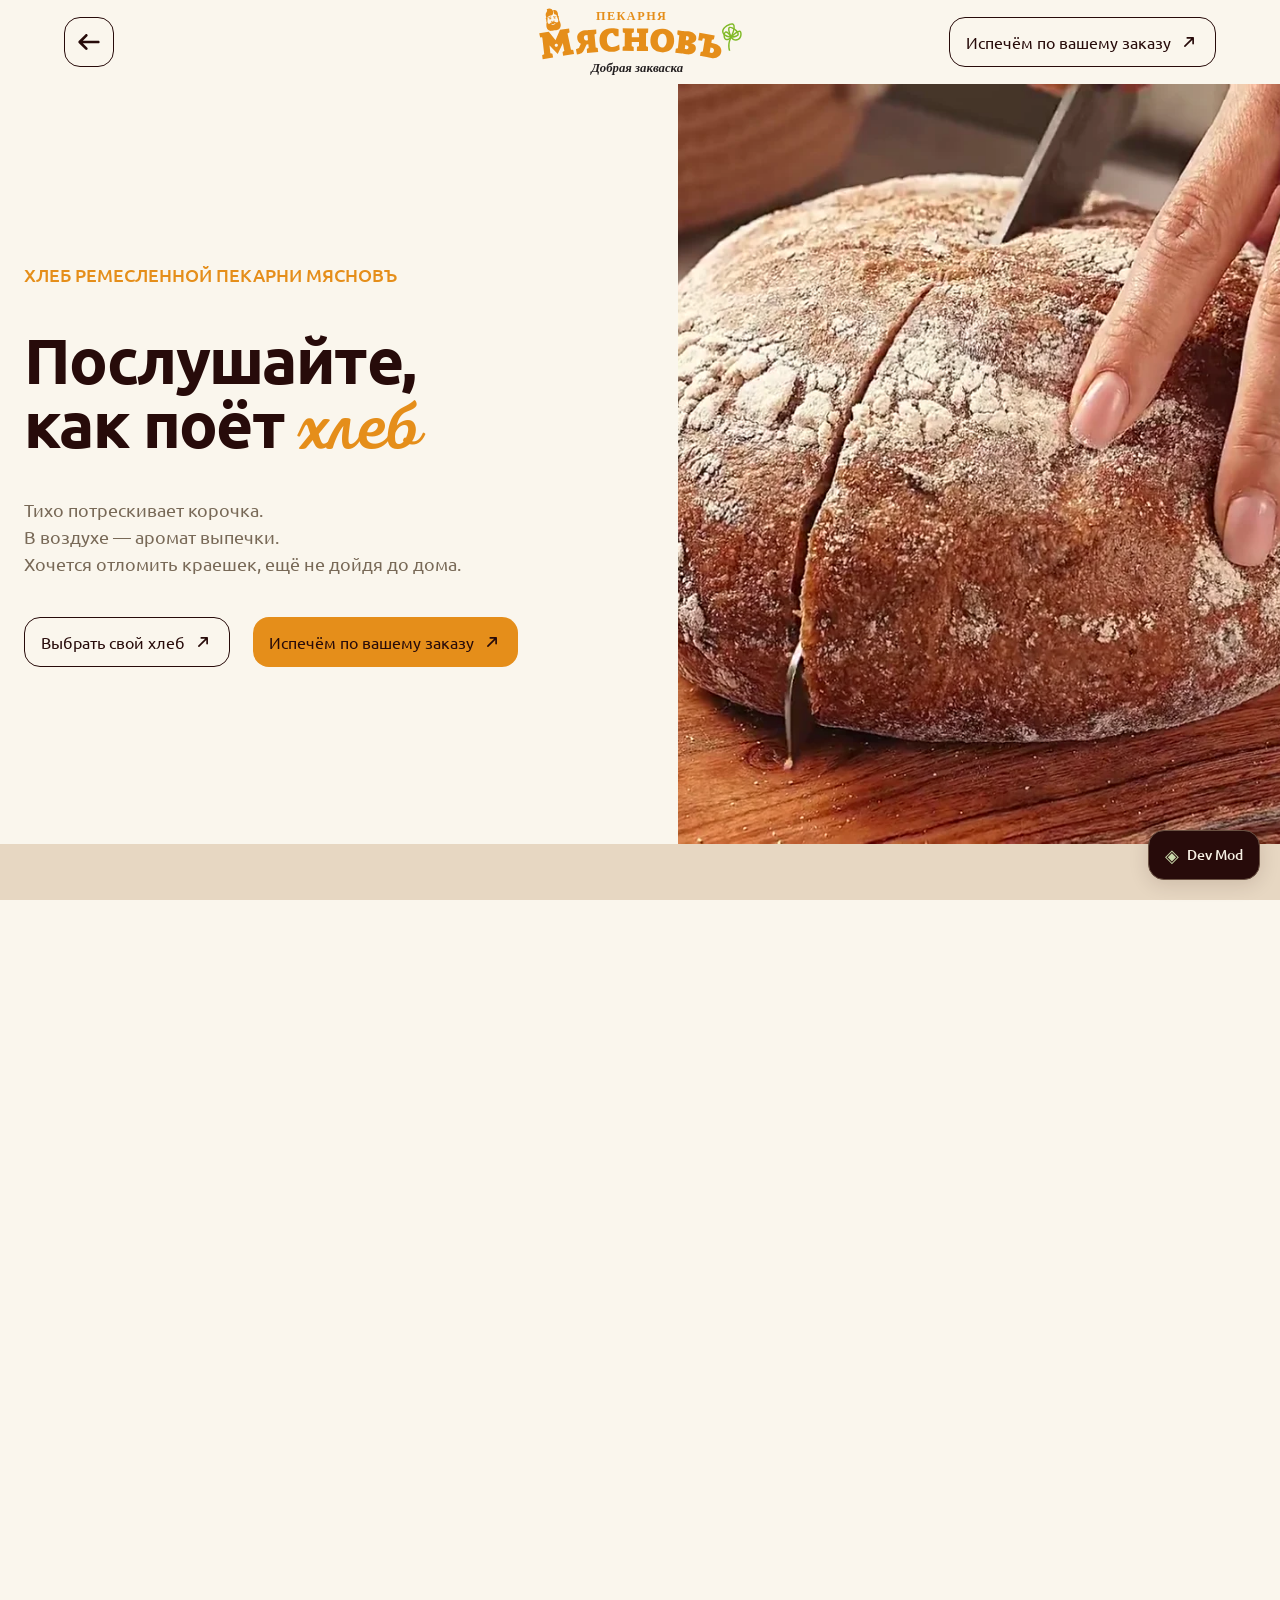
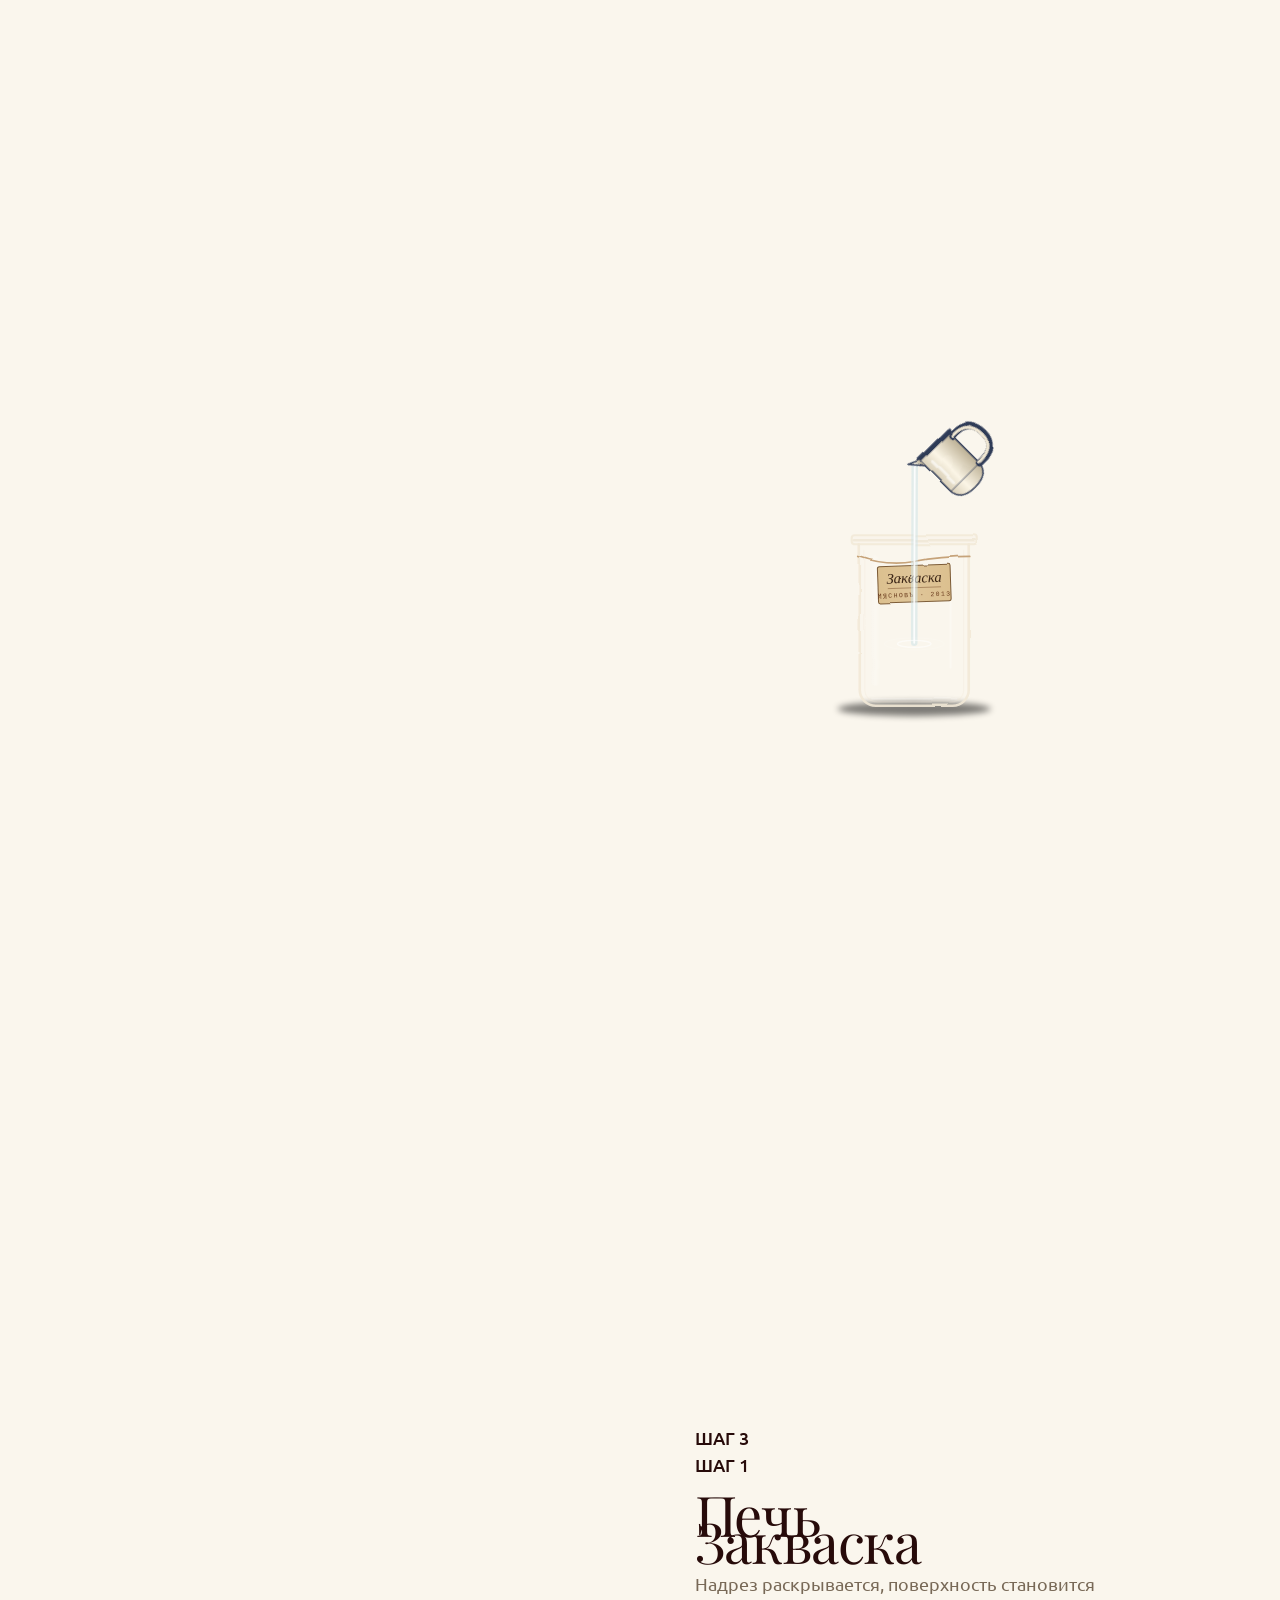
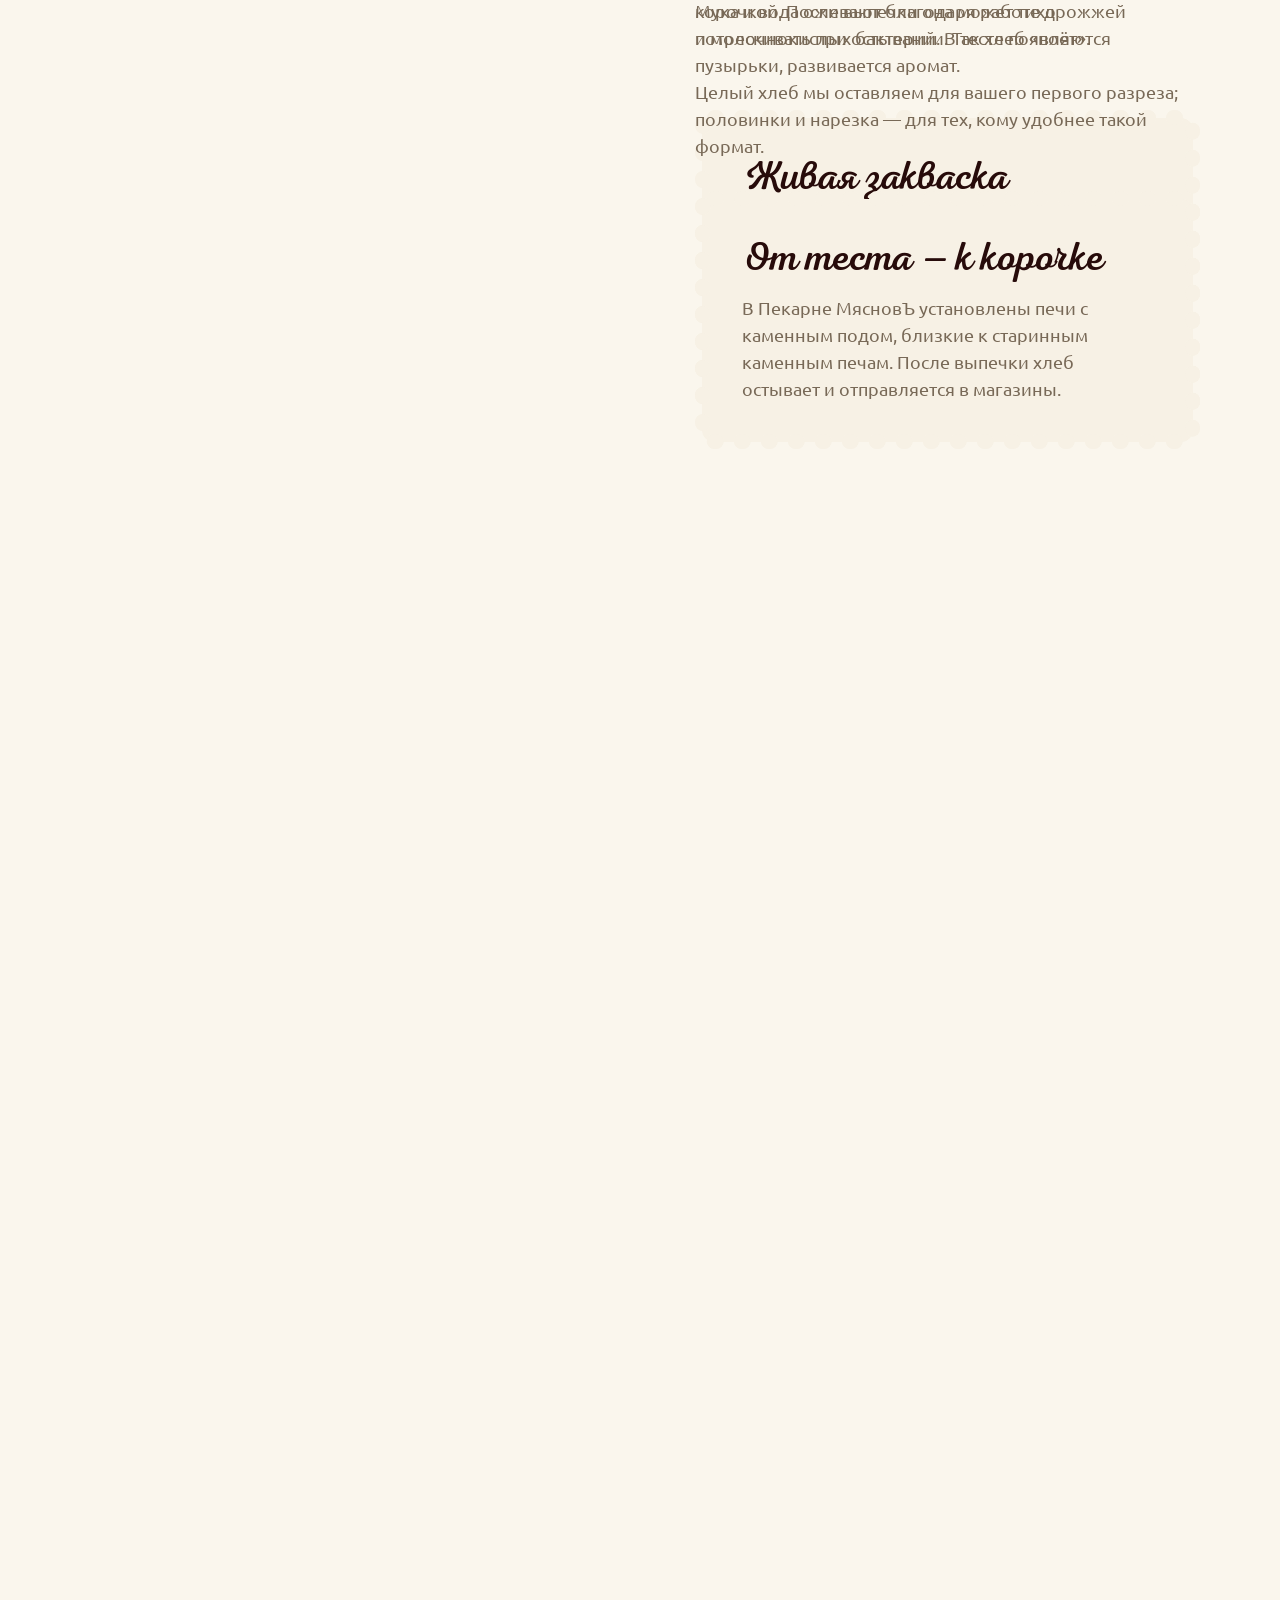
==== commit 8ed9711d: "«Буханка» → «целый хлеб» во всех текстах (дизайны 01 и 02) Включая подписи к фото и подсказки для ск" ====
--- a/index.html
+++ b/index.html
@@ -1,4 +1,4 @@
-<!doctype html><html lang="ru"><head><meta charset="utf-8"><meta name="viewport" content="width=device-width, initial-scale=1"><meta name="description" content="Ремесленный хлеб Пекарни МясновЪ: живая закваска, долгое созревание и хрустящая корочка. Найдите свой любимый хлеб."><meta name="theme-color" content="#465832"><title>Ремесленный хлеб — КуулКлевер · Пекарня МясновЪ</title><link rel="stylesheet" href="fonts.css"><link rel="stylesheet" href="reference.css"><link rel="stylesheet" href="style.css"><link rel="stylesheet" href="process-v2.css"><script>try{if((localStorage.getItem('design-variant-main')||'2')==='2')document.documentElement.classList.add('design-v2')}catch(e){document.documentElement.classList.add('design-v2')}</script></head><body><header class="site-header figma-header" data-node-id="55:4484"><div class="site-header-inner"><a class="header-back" href="https://www.coolclever.ru/" aria-label="На сайт КуулКлевер"><img src="assets/header-back.svg" alt="" width="32" height="32"></a><a class="header-logo" href="#home" aria-label="КуулКлевер — в начало"><img class="header-logo-image" src="assets/header-logo.svg" alt="КуулКлевер" width="260" height="75"></a><a class="header-order" href="#preorder">Испечём по вашему заказу<img src="assets/78745.svg" alt="" width="20" height="20"></a></div></header><a class="skip" href="#catalog">Перейти к хлебу</a><main><section class="section section-0" data-section="0" style="--height:760px"><div class="s0 s1" data-node-id="6:3965"><div aria-hidden="true" class="s2 s3 s4"><div class="s2 s5 s3"></div><img alt="" class="s2 s6 s7 s1" src="assets/4a512.png"></div><div class="s2 s8 s9 s10 s11" data-node-id="6:4610"><div aria-hidden="true" class="s2 s3 s4"><div class="s2 s12 s3"></div><div class="s2 s3 s13"><img alt="" class="s2 s14 s15 s6 s16 s17" src="assets/06448.png"></div></div></div><div class="s2 s18 s19 s20 s21 s22 s23 s24" data-node-id="6:4707"><p class="s25 s26 s27 s28 s0 s29 s30 s31 s32 s33" data-node-id="6:4663"><span class="s34 s35 mobile-heading">Послушайте, как поёт </span><span class="s36 s34 s37 s38 s39 mobile-heading">хлеб</span></p></div><div class="s2 s40 s41 s42" data-node-id="28:2050"><div class="s2 s43 s44 s45 s46 s18 s19 s47 s48 s41 s49 s42" data-node-id="28:2051"><p class="s25 s50 s51 s37 s0 s29 s52 s53 s54" data-node-id="28:2052">Тихо потрескивает корочка.<br aria-hidden="true">В воздухе — аромат выпечки.<br aria-hidden="true">Хочется отломить краешек, ещё не дойдя до дома.</p></div></div><div class="s2 s18 s55 s19 s20 s56 s21 s22 s57 s58" data-node-id="28:3198"><a class="s18 s19 s59 s60 s47 s48 s0 s61 s29 s62" href="https://www.coolclever.ru/catalog/otdokhni/frantsuzskie-konyaki/filter/ierarhiya-kru-grand-shampan-1-j-kru" data-node-id="6:4687" target="_blank" data-name="CTA / Открыть каталог"><div class="s2 s18 s19 s63 s21" data-node-id="I6:4687;70:2130" data-name="Web Kit / Button · основание"><div class="s64 s18 s19 s65 s66 s47 s48 s67 s68 s69 s0 s70" data-node-id="I6:4687;70:2130;257:32025" data-name="base / Button"></div></div><p class="s25 s50 s71 s37 s0 s29 s72 s73 s74 s75" data-node-id="I6:4687;7:1037">Выбрать свой хлеб</p><div class="s0 s29 s76" data-node-id="I6:4687;117:3331" data-name="Arrows / ArrowUpRightLine"><img alt="" class="s2 s77 s3 s6 s1" src="assets/33840.svg"></div></a><a class="s18 s19 s59 s60 s47 s48 s0 s61 s29 s62" href="https://www.coolclever.ru/catalog/otdokhni/frantsuzskie-konyaki/filter/ierarhiya-kru-grand-shampan-1-j-kru" data-node-id="6:4700" target="_blank" data-name="CTA / Открыть каталог"><div class="s2 s18 s19 s63 s21" data-node-id="I6:4700;70:2130" data-name="Web Kit / Button · основание"><div class="s43 s18 s19 s65 s66 s47 s48 s67 s68 s69 s0 s70" data-node-id="I6:4700;70:2130;257:32025" data-name="base / Button"></div></div><p class="s25 s50 s71 s37 s0 s29 s78 s73 s74 s75" data-node-id="I6:4700;7:1037">Испечём по вашему заказу</p><div class="s0 s29 s76" data-node-id="I6:4700;117:3331" data-name="Arrows / ArrowUpRightLine"><img alt="" class="s2 s77 s3 s6 s1" src="assets/78745.svg"></div></a></div><p class="s25 s2 s79 s51 s22 s37 s30 s52 s80 s81 s82" data-node-id="6:4708">Хлеб ремесленной пекарни МясновЪ</p></div></section><section class="section section-1" data-section="1" style="--height:760px"><div class="s83 s0 s1" data-node-id="6:4719"><div class="s84 s2 s18 s19 s85 s47 s86 s87 s88" data-node-id="6:4759"><div class="s89 s0 s29 s90" data-node-id="6:4722" data-name="Мучная корочка и раскрытый надрез крупным планом"><div aria-hidden="true" class="s2 s3 s4"><div class="s2 s3 s13"><img alt="" class="s2 s91 s92 s6 s93 s62" src="assets/f1c16.png"></div><img alt="" class="s2 s6 s7 s1" src="assets/4b641.png"></div><div class="s2 s94 s95 s96 s97" data-node-id="28:2544" data-name="image 28"><img alt="" class="s2 s3 s6 s7 s4 s1" src="assets/b7c71.png"></div></div><div class="s25 s18 s19 s20 s98 s21 s0 s29 s99" data-node-id="6:4753"><p class="s79 s51 s37 s0 s29 s78 s52 s81 s62" data-node-id="6:4751">Хлеб — целое удовольствие!</p><div class="s18 s19 s20 s100 s21 s28 s0 s29 s62" data-node-id="6:4748"><p class="s26 s27 s0 s29 s78 s31 s101 s62" data-node-id="7:5030"><span class="s36 s34 s37 s102 s103 mobile-heading">Любовь</span><span class="s34 s104 mobile-heading"> начинается<br aria-hidden="true">с корочки</span></p><div class="s50 s37 s0 s29 s52 s53 s62 s105" data-node-id="6:4745"><p class="s51 s106">Золотистые края. Мучные трещинки. Раскрывшийся</p><p class="s51 s106">надрез — у каждой буханки свой.<br aria-hidden="true"><br aria-hidden="true">Поверните хлеб в руках. Впереди ещё первый хруст</p><p class="s51 s106">под ножом и знакомство с мякишем. Но самый</p><p class="s51">вкусный краешек можно отломить уже сейчас.</p></div></div></div></div></div></section><section class="section section-2" data-section="2" style="--height:760px"><div class="s107 s0 s1" data-node-id="7:4821"><div class="s84 s2 s18 s19 s47 s108 s86 s87 s88" data-node-id="28:2542"><div class="s25 s18 s19 s20 s98 s21 s0 s29 s99" data-node-id="7:4831"><p class="s79 s51 s37 s0 s29 s78 s52 s81 s62" data-node-id="7:4832">искусство настоящего хлеба</p><div class="s18 s19 s20 s100 s21 s28 s0 s29 s62" data-node-id="7:4833"><div class="s26 s27 s0 s29 s78 s31 s101 s62" data-node-id="7:4834"><p class="s34 s106 s104 mobile-heading">Пока хлеб созревает,</p><p ><span class="s34 s104 mobile-heading">рождается </span><span class="s25 s36 s34 s37 s78 s102 s103 mobile-heading">вкус</span></p></div><div class="s109 s37 s0 s29 s110 s111 s62" data-node-id="7:4835"><p class="s112 s106">В закваске начинается жизнь теста. Пекарь помогает ему раскрыться. А печь</p><p class="s112">завершает работу.</p></div></div></div><div class="s113 s114 s115 s28 s116 s0 s29" data-node-id="28:2145"><div class="s43 s44 s45 s46 s117 s18 s19 s20 s100 s47 s48 s118 s119 s49 s0 s120" data-node-id="28:2146"><p class="s25 s36 s121 s34 s122 s37 s0 s29 s78 s123 s124 s125 s126" data-node-id="7:4907">Сколько созревает тесто</p><div class="s127 s18 s19 s128 s129 s21 s130 s0 s131 s29 s132" data-node-id="7:4921" data-name="Выбор Крю"><div class="s18 s19 s65 s66 s47 s48 s67 s133 s0 s70" data-node-id="I7:4921;7:1062" data-name="Все"><div aria-hidden="true" class="s2 s3 s4 s70"><div class="s2 s134 s3 s70"></div><img alt="" class="s2 s6 s7 s70 s1" src="assets/4a512.png"></div><p class="s25 s79 s135 s37 s0 s29 s136 s137 s75" data-node-id="I7:4921;7:1063">16 ч</p></div><div class="s18 s19 s65 s138 s66 s47 s48 s67 s133 s0 s70" data-node-id="I7:4921;7:1064" data-name="Гранд"><p class="s25 s79 s135 s37 s0 s29 s136 s137 s75" data-node-id="I7:4921;7:1066">18 ч</p></div><div class="s18 s19 s65 s138 s66 s47 s48 s67 s133 s0 s70" data-node-id="I7:4921;7:1067" data-name="Фин"><p class="s25 s79 s135 s37 s0 s29 s136 s137 s75" data-node-id="I7:4921;7:1069">24 ч</p></div></div><div class="s0 s29 s139" data-node-id="7:4956"><p class="s25 s2 s79 s135 s140 s37 s78 s104 s141 s75 mobile-heading" data-node-id="7:4953">16</p><div class="s2 s142 s143 s144" data-node-id="7:4920"><img alt="" class="s2 s77 s3 s6 s1" src="assets/3ef0c.svg"></div><div class="s2 s19 s47 s48 s92 s139 s10" data-node-id="7:4952"><div class="s145 s146"><div class="s0 s143"><div class="s2 s147"><img alt="" class="s77 s6 s1" src="assets/964aa.svg"></div></div></div></div><p class="s25 s2 s109 s112 s148 s37 s110 s111 s149 s75" data-node-id="7:4954">часов созревания</p></div><div class="s25 s18 s19 s150 s21 s151 s37 s0 s29 s73 s110 s152" data-node-id="7:4962"><p class="s65 s67 s0" data-node-id="7:4957">Тартин Карельский солодовый<br aria-hidden="true">с грецким орехом и клюквой</p><p class="s0 s29 s153 s75" data-node-id="7:4961">450 г</p></div><div class="s25 s18 s19 s150 s21 s151 s37 s0 s29 s73 s110 s154" data-node-id="7:4963"><p class="s65 s67 s0" data-node-id="7:4964">Тартин Овсяный с яблоком и корицей</p><p class="s0 s29 s153 s75" data-node-id="7:4965">450 г</p></div></div></div></div></div></section><section class="pv2" id="process-illustrated" aria-labelledby="process-title" hidden>
+<!doctype html><html lang="ru"><head><meta charset="utf-8"><meta name="viewport" content="width=device-width, initial-scale=1"><meta name="description" content="Ремесленный хлеб Пекарни МясновЪ: живая закваска, долгое созревание и хрустящая корочка. Найдите свой любимый хлеб."><meta name="theme-color" content="#465832"><title>Ремесленный хлеб — КуулКлевер · Пекарня МясновЪ</title><link rel="stylesheet" href="fonts.css"><link rel="stylesheet" href="reference.css"><link rel="stylesheet" href="style.css"><link rel="stylesheet" href="process-v2.css"><script>try{if((localStorage.getItem('design-variant-main')||'2')==='2')document.documentElement.classList.add('design-v2')}catch(e){document.documentElement.classList.add('design-v2')}</script></head><body><header class="site-header figma-header" data-node-id="55:4484"><div class="site-header-inner"><a class="header-back" href="https://www.coolclever.ru/" aria-label="На сайт КуулКлевер"><img src="assets/header-back.svg" alt="" width="32" height="32"></a><a class="header-logo" href="#home" aria-label="КуулКлевер — в начало"><img class="header-logo-image" src="assets/header-logo.svg" alt="КуулКлевер" width="260" height="75"></a><a class="header-order" href="#preorder">Испечём по вашему заказу<img src="assets/78745.svg" alt="" width="20" height="20"></a></div></header><a class="skip" href="#catalog">Перейти к хлебу</a><main><section class="section section-0" data-section="0" style="--height:760px"><div class="s0 s1" data-node-id="6:3965"><div aria-hidden="true" class="s2 s3 s4"><div class="s2 s5 s3"></div><img alt="" class="s2 s6 s7 s1" src="assets/4a512.png"></div><div class="s2 s8 s9 s10 s11" data-node-id="6:4610"><div aria-hidden="true" class="s2 s3 s4"><div class="s2 s12 s3"></div><div class="s2 s3 s13"><img alt="" class="s2 s14 s15 s6 s16 s17" src="assets/06448.png"></div></div></div><div class="s2 s18 s19 s20 s21 s22 s23 s24" data-node-id="6:4707"><p class="s25 s26 s27 s28 s0 s29 s30 s31 s32 s33" data-node-id="6:4663"><span class="s34 s35 mobile-heading">Послушайте, как поёт </span><span class="s36 s34 s37 s38 s39 mobile-heading">хлеб</span></p></div><div class="s2 s40 s41 s42" data-node-id="28:2050"><div class="s2 s43 s44 s45 s46 s18 s19 s47 s48 s41 s49 s42" data-node-id="28:2051"><p class="s25 s50 s51 s37 s0 s29 s52 s53 s54" data-node-id="28:2052">Тихо потрескивает корочка.<br aria-hidden="true">В воздухе — аромат выпечки.<br aria-hidden="true">Хочется отломить краешек, ещё не дойдя до дома.</p></div></div><div class="s2 s18 s55 s19 s20 s56 s21 s22 s57 s58" data-node-id="28:3198"><a class="s18 s19 s59 s60 s47 s48 s0 s61 s29 s62" href="https://www.coolclever.ru/catalog/otdokhni/frantsuzskie-konyaki/filter/ierarhiya-kru-grand-shampan-1-j-kru" data-node-id="6:4687" target="_blank" data-name="CTA / Открыть каталог"><div class="s2 s18 s19 s63 s21" data-node-id="I6:4687;70:2130" data-name="Web Kit / Button · основание"><div class="s64 s18 s19 s65 s66 s47 s48 s67 s68 s69 s0 s70" data-node-id="I6:4687;70:2130;257:32025" data-name="base / Button"></div></div><p class="s25 s50 s71 s37 s0 s29 s72 s73 s74 s75" data-node-id="I6:4687;7:1037">Выбрать свой хлеб</p><div class="s0 s29 s76" data-node-id="I6:4687;117:3331" data-name="Arrows / ArrowUpRightLine"><img alt="" class="s2 s77 s3 s6 s1" src="assets/33840.svg"></div></a><a class="s18 s19 s59 s60 s47 s48 s0 s61 s29 s62" href="https://www.coolclever.ru/catalog/otdokhni/frantsuzskie-konyaki/filter/ierarhiya-kru-grand-shampan-1-j-kru" data-node-id="6:4700" target="_blank" data-name="CTA / Открыть каталог"><div class="s2 s18 s19 s63 s21" data-node-id="I6:4700;70:2130" data-name="Web Kit / Button · основание"><div class="s43 s18 s19 s65 s66 s47 s48 s67 s68 s69 s0 s70" data-node-id="I6:4700;70:2130;257:32025" data-name="base / Button"></div></div><p class="s25 s50 s71 s37 s0 s29 s78 s73 s74 s75" data-node-id="I6:4700;7:1037">Испечём по вашему заказу</p><div class="s0 s29 s76" data-node-id="I6:4700;117:3331" data-name="Arrows / ArrowUpRightLine"><img alt="" class="s2 s77 s3 s6 s1" src="assets/78745.svg"></div></a></div><p class="s25 s2 s79 s51 s22 s37 s30 s52 s80 s81 s82" data-node-id="6:4708">Хлеб ремесленной пекарни МясновЪ</p></div></section><section class="section section-1" data-section="1" style="--height:760px"><div class="s83 s0 s1" data-node-id="6:4719"><div class="s84 s2 s18 s19 s85 s47 s86 s87 s88" data-node-id="6:4759"><div class="s89 s0 s29 s90" data-node-id="6:4722" data-name="Мучная корочка и раскрытый надрез крупным планом"><div aria-hidden="true" class="s2 s3 s4"><div class="s2 s3 s13"><img alt="" class="s2 s91 s92 s6 s93 s62" src="assets/f1c16.png"></div><img alt="" class="s2 s6 s7 s1" src="assets/4b641.png"></div><div class="s2 s94 s95 s96 s97" data-node-id="28:2544" data-name="image 28"><img alt="" class="s2 s3 s6 s7 s4 s1" src="assets/b7c71.png"></div></div><div class="s25 s18 s19 s20 s98 s21 s0 s29 s99" data-node-id="6:4753"><p class="s79 s51 s37 s0 s29 s78 s52 s81 s62" data-node-id="6:4751">Хлеб — целое удовольствие!</p><div class="s18 s19 s20 s100 s21 s28 s0 s29 s62" data-node-id="6:4748"><p class="s26 s27 s0 s29 s78 s31 s101 s62" data-node-id="7:5030"><span class="s36 s34 s37 s102 s103 mobile-heading">Любовь</span><span class="s34 s104 mobile-heading"> начинается<br aria-hidden="true">с корочки</span></p><div class="s50 s37 s0 s29 s52 s53 s62 s105" data-node-id="6:4745"><p class="s51 s106">Золотистые края. Мучные трещинки. Раскрывшийся</p><p class="s51 s106">надрез — у каждого целого хлеба свой.<br aria-hidden="true"><br aria-hidden="true">Поверните хлеб в руках. Впереди ещё первый хруст</p><p class="s51 s106">под ножом и знакомство с мякишем. Но самый</p><p class="s51">вкусный краешек можно отломить уже сейчас.</p></div></div></div></div></div></section><section class="section section-2" data-section="2" style="--height:760px"><div class="s107 s0 s1" data-node-id="7:4821"><div class="s84 s2 s18 s19 s47 s108 s86 s87 s88" data-node-id="28:2542"><div class="s25 s18 s19 s20 s98 s21 s0 s29 s99" data-node-id="7:4831"><p class="s79 s51 s37 s0 s29 s78 s52 s81 s62" data-node-id="7:4832">искусство настоящего хлеба</p><div class="s18 s19 s20 s100 s21 s28 s0 s29 s62" data-node-id="7:4833"><div class="s26 s27 s0 s29 s78 s31 s101 s62" data-node-id="7:4834"><p class="s34 s106 s104 mobile-heading">Пока хлеб созревает,</p><p ><span class="s34 s104 mobile-heading">рождается </span><span class="s25 s36 s34 s37 s78 s102 s103 mobile-heading">вкус</span></p></div><div class="s109 s37 s0 s29 s110 s111 s62" data-node-id="7:4835"><p class="s112 s106">В закваске начинается жизнь теста. Пекарь помогает ему раскрыться. А печь</p><p class="s112">завершает работу.</p></div></div></div><div class="s113 s114 s115 s28 s116 s0 s29" data-node-id="28:2145"><div class="s43 s44 s45 s46 s117 s18 s19 s20 s100 s47 s48 s118 s119 s49 s0 s120" data-node-id="28:2146"><p class="s25 s36 s121 s34 s122 s37 s0 s29 s78 s123 s124 s125 s126" data-node-id="7:4907">Сколько созревает тесто</p><div class="s127 s18 s19 s128 s129 s21 s130 s0 s131 s29 s132" data-node-id="7:4921" data-name="Выбор Крю"><div class="s18 s19 s65 s66 s47 s48 s67 s133 s0 s70" data-node-id="I7:4921;7:1062" data-name="Все"><div aria-hidden="true" class="s2 s3 s4 s70"><div class="s2 s134 s3 s70"></div><img alt="" class="s2 s6 s7 s70 s1" src="assets/4a512.png"></div><p class="s25 s79 s135 s37 s0 s29 s136 s137 s75" data-node-id="I7:4921;7:1063">16 ч</p></div><div class="s18 s19 s65 s138 s66 s47 s48 s67 s133 s0 s70" data-node-id="I7:4921;7:1064" data-name="Гранд"><p class="s25 s79 s135 s37 s0 s29 s136 s137 s75" data-node-id="I7:4921;7:1066">18 ч</p></div><div class="s18 s19 s65 s138 s66 s47 s48 s67 s133 s0 s70" data-node-id="I7:4921;7:1067" data-name="Фин"><p class="s25 s79 s135 s37 s0 s29 s136 s137 s75" data-node-id="I7:4921;7:1069">24 ч</p></div></div><div class="s0 s29 s139" data-node-id="7:4956"><p class="s25 s2 s79 s135 s140 s37 s78 s104 s141 s75 mobile-heading" data-node-id="7:4953">16</p><div class="s2 s142 s143 s144" data-node-id="7:4920"><img alt="" class="s2 s77 s3 s6 s1" src="assets/3ef0c.svg"></div><div class="s2 s19 s47 s48 s92 s139 s10" data-node-id="7:4952"><div class="s145 s146"><div class="s0 s143"><div class="s2 s147"><img alt="" class="s77 s6 s1" src="assets/964aa.svg"></div></div></div></div><p class="s25 s2 s109 s112 s148 s37 s110 s111 s149 s75" data-node-id="7:4954">часов созревания</p></div><div class="s25 s18 s19 s150 s21 s151 s37 s0 s29 s73 s110 s152" data-node-id="7:4962"><p class="s65 s67 s0" data-node-id="7:4957">Тартин Карельский солодовый<br aria-hidden="true">с грецким орехом и клюквой</p><p class="s0 s29 s153 s75" data-node-id="7:4961">450 г</p></div><div class="s25 s18 s19 s150 s21 s151 s37 s0 s29 s73 s110 s154" data-node-id="7:4963"><p class="s65 s67 s0" data-node-id="7:4964">Тартин Овсяный с яблоком и корицей</p><p class="s0 s29 s153 s75" data-node-id="7:4965">450 г</p></div></div></div></div></div></section><section class="pv2" id="process-illustrated" aria-labelledby="process-title" hidden>
 <svg class="pv2-defs" width="0" height="0" aria-hidden="true" focusable="false"><defs>
 <filter id="sa1" x="-5%" y="-10%" width="110%" height="120%" color-interpolation-filters="sRGB"><feGaussianBlur stdDeviation="4"/><feColorMatrix values="1 0 0 0 0 0 1 0 0 0 0 0 1 0 0 0 0 0 9 -2.6"/></filter>
 <filter id="sa2" x="-5%" y="-10%" width="110%" height="120%" color-interpolation-filters="sRGB"><feGaussianBlur stdDeviation="3"/><feColorMatrix values="1 0 0 0 0 0 1 0 0 0 0 0 1 0 0 0 0 0 11 -3.4"/></filter>
@@ -25,7 +25,7 @@
       <div class="panels">
         <div role="tabpanel" id="sv-panel-0" aria-labelledby="sv-tab-0" tabindex="0"><span class="panel-label">С чего начинается хлеб</span><h3>Живая закваска</h3><p>В закваске работают дрожжи и молочнокислые бактерии. Дрожжи выделяют углекислый газ — так появляются пузырьки в тесте. Молочнокислые бактерии образуют кислоты, которые участвуют в формировании вкуса.</p></div>
         <div role="tabpanel" id="sv-panel-1" aria-labelledby="sv-tab-1" tabindex="0" hidden><span class="panel-label">16, 18 или 24 часа</span><h3>У каждого хлеба — своё время</h3><p>Карельский и Овсяный тартины созревают 16 часов. Два тартина с пророщенным зерном — 18 часов. Итальянский домашний и хлеб с изюмом и черносливом — 24 часа. Пекари вручную растягивают и формуют тесто, бережно сохраняя его структуру.</p></div>
-        <div role="tabpanel" id="sv-panel-2" aria-labelledby="sv-tab-2" tabindex="0" hidden><span class="panel-label">Работа пекаря и жар печи</span><h3>От теста — к корочке</h3><p>В Пекарне МясновЪ установлены печи с каменным подом, близкие к старинным каменным печам. После выпечки хлеб остывает и отправляется в магазины. Целую буханку мы оставляем для вашего первого разреза; половинки и нарезка — для тех, кому удобнее такой формат.</p></div>
+        <div role="tabpanel" id="sv-panel-2" aria-labelledby="sv-tab-2" tabindex="0" hidden><span class="panel-label">Работа пекаря и жар печи</span><h3>От теста — к корочке</h3><p>В Пекарне МясновЪ установлены печи с каменным подом, близкие к старинным каменным печам. После выпечки хлеб остывает и отправляется в магазины. Целый хлеб мы оставляем для вашего первого разреза; половинки и нарезка — для тех, кому удобнее такой формат.</p></div>
       </div>
       <div class="scene-wrap">
         <div class="scene" aria-hidden="true">
@@ -267,4 +267,4 @@
     <div class="process-foot"><span>Нажмите на этап — расскажем подробнее.</span><a class="tlink" href="#bakery">Познакомиться с Пекарней <svg class="arr" width="14" height="14" aria-hidden="true"><use href="#arr"/></svg></a></div>
   </div>
 <div class="now-pill" aria-live="polite"><b>Сейчас звучит</b><span></span></div>
-</section><section class="section section-3" data-section="3" style="--height:760px"><div class="s83 s0 s1" data-node-id="7:5473"><div class="s84 s2 s18 s19 s155 s47 s86 s87 s88" data-node-id="7:5476"><div class="s89 s0 s29 s90" data-node-id="7:5477" data-name="Мучная корочка и раскрытый надрез крупным планом"><div aria-hidden="true" class="s2 s3 s4"><div class="s2 s3 s13"><img alt="" class="s2 s91 s92 s6 s93 s62" src="assets/f1c16.png"></div><img alt="" class="s2 s6 s7 s1" src="assets/4b641.png"></div></div><div class="s156 s0 s29 s157" data-node-id="7:5478"><img alt="" class="s2 s77 s3 s6 s1" src="assets/28cf9.svg"></div><div class="s25 s18 s19 s20 s98 s21 s0 s29 s99" data-node-id="7:5482"><p class="s79 s51 s122 s37 s0 s29 s78 s52 s81 s126" data-node-id="7:5483">ШАГ 1</p><div class="s18 s19 s20 s100 s21 s0 s29 s62" data-node-id="7:5484"><p class="s26 s27 s34 s0 s29 s78 s104 s101 s62 mobile-heading" data-node-id="7:5485">Закваска</p><div class="s50 s28 s37 s0 s29 s52 s53 s62" data-node-id="7:5486"><p class="s51 s106">Мука и вода оживают благодаря работе дрожжей<br aria-hidden="true">и молочнокислых бактерий. В тесте появляются</p><p class="s51">пузырьки, развивается аромат.</p></div></div><div class="s158 s44 s159 s46 s18 s19 s20 s160 s21 s37 s49 s0 s29" data-node-id="28:2269"><p class="s36 s135 s0 s29 s78 s161 s162 s75" data-node-id="28:2270">Живая закваска</p><p class="s50 s51 s0 s29 s52 s53 s163" data-node-id="28:2271">В закваске работают дрожжи и молочнокислые бактерии. Дрожжи выделяют углекислый газ — так появляются пузырьки тесте. Молочнокислые бактерии образуют кислоты, которые участвуют в формировании вкуса.</p></div></div></div></div></section><section class="section section-4" data-section="4" style="--height:760px"><div class="s83 s0 s1" data-node-id="28:3331" data-name="Брожение"><div class="s84 s2 s18 s19 s155 s47 s86 s87 s88" data-node-id="28:3334"><div class="s89 s0 s29 s90" data-node-id="28:3335" data-name="Мучная корочка и раскрытый надрез крупным планом"><div aria-hidden="true" class="s2 s3 s4"><div class="s2 s3 s13"><img alt="" class="s2 s91 s92 s6 s93 s62" src="assets/f1c16.png"></div><img alt="" class="s2 s6 s7 s1" src="assets/4b641.png"></div></div><div class="s156 s0 s29 s157" data-node-id="28:3336"><img alt="" class="s2 s77 s3 s6 s1" src="assets/a855b.svg"></div><div class="s25 s18 s19 s20 s98 s21 s0 s29 s99" data-node-id="28:3340"><p class="s79 s51 s122 s37 s0 s29 s78 s52 s81 s126" data-node-id="28:3341">ШАГ 2</p><div class="s18 s19 s20 s100 s21 s0 s29 s62" data-node-id="28:3342"><p class="s26 s27 s34 s0 s29 s78 s104 s101 s62 mobile-heading" data-node-id="28:3343">Брожение</p><p class="s50 s51 s37 s0 s29 s52 s53 s62" data-node-id="28:3344">Пока тесто созревает, меняются его структура и вкус. Мастер наблюдает за ним и чувствует, когда пора двигаться дальше.</p></div><div class="s158 s44 s159 s46 s18 s19 s20 s160 s21 s37 s49 s0 s29" data-node-id="28:3345"><p class="s36 s135 s0 s29 s78 s161 s162 s75" data-node-id="28:3346">Руками пекаря</p><p class="s50 s51 s0 s29 s52 s53 s163" data-node-id="28:3347">Пекари вручную растягивают и формуют тесто, бережно сохраняя его структуру.</p></div></div></div></div></section><section class="section section-5" data-section="5" style="--height:760px"><div class="s83 s0 s1" data-node-id="28:3348" data-name="Печь"><div class="s84 s2 s18 s19 s155 s47 s86 s87 s88" data-node-id="28:3351"><div class="s89 s0 s29 s90" data-node-id="28:3352" data-name="Мучная корочка и раскрытый надрез крупным планом"><div aria-hidden="true" class="s2 s3 s4"><div class="s2 s3 s13"><img alt="" class="s2 s91 s92 s6 s93 s62" src="assets/f1c16.png"></div><img alt="" class="s2 s6 s7 s1" src="assets/4b641.png"></div></div><div class="s156 s0 s29 s157" data-node-id="28:3353"><img alt="" class="s2 s77 s3 s6 s1" src="assets/0e4f3.svg"></div><div class="s25 s18 s19 s20 s98 s21 s0 s29 s99" data-node-id="28:3357"><p class="s79 s51 s122 s37 s0 s29 s78 s52 s81 s126" data-node-id="28:3358">ШАГ 3</p><div class="s18 s19 s20 s100 s21 s0 s29 s62" data-node-id="28:3359"><p class="s26 s27 s34 s0 s29 s78 s104 s101 s62 mobile-heading" data-node-id="28:3360">Печь</p><div class="s50 s28 s37 s0 s29 s52 s53 s62 s105" data-node-id="28:3361"><p class="s51 s106">Надрез раскрывается, поверхность становится</p><p class="s51 s106">корочкой. После выпечки она может тихо</p><p class="s51">потрескивать при остывании. Так хлеб «поёт».<br aria-hidden="true"><br aria-hidden="true">Целую буханку мы оставляем для вашего первого разреза; половинки и нарезка — для тех, кому удобнее такой формат.</p></div></div><div class="s158 s44 s159 s46 s18 s19 s20 s160 s21 s37 s49 s0 s29" data-node-id="28:3362"><p class="s36 s135 s0 s29 s78 s161 s162 s75" data-node-id="28:3363">От теста — к корочке</p><p class="s50 s51 s0 s29 s52 s53 s163" data-node-id="28:3364">В Пекарне МясновЪ установлены печи с каменным подом, близкие к старинным каменным печам. После выпечки хлеб остывает и отправляется в магазины.</p></div></div></div></div></section><section class="section section-6" data-section="6" style="--height:530px"><div class="s0 s1" data-node-id="7:5547"><div aria-hidden="true" class="s2 s3 s4"><div class="s2 s83 s3"></div><div class="s2 s3 s13"><img alt="" class="s2 s164 s92 s6 s165 s62" src="assets/7152e.png"></div><img alt="" class="s2 s6 s7 s1" src="assets/37c5f.png"><div class="s2 s166 s3"></div></div><div class="s84 s2 s167 s18 s19 s20 s168 s47 s86 s169" data-node-id="7:5550"><div class="s170 s0 s29 s171" data-node-id="7:5551"><img alt="" class="s2 s77 s3 s6 s1" src="assets/f2483.svg"></div><div class="s25 s19 s20 s172 s48 s28 s37 s0 s29 s173 s174 s124 s175 s75 mobile-heading" data-node-id="7:5554"><p class="s176 s106">Как рождается</p><p class="s176">наш хлеб</p></div><div class="s43 s45 s46 s177 s178 s179 s18 s19 s47 s48 s49 s0 s29" data-node-id="28:2405"><p class="s25 s50 s51 s37 s0 s29 s52 s53 s124 s54" data-node-id="28:2406">Тихо потрескивает корочка.<br aria-hidden="true">В воздухе — аромат выпечки.<br aria-hidden="true">Хочется отломить краешек, ещё не дойдя до дома.</p></div></div></div></section><section class="section section-7" data-section="7" style="--height:760px"><div class="s107 s0 s1" data-node-id="7:5605"><div class="s84 s2 s18 s19 s20 s100 s47 s86 s87 s88" data-node-id="28:2558"><div class="s18 s19 s47 s48 s0 s29 s62" data-node-id="7:5759"><div class="s180 s0 s29 s181" data-node-id="7:5786" data-name="Мучная корочка и раскрытый надрез крупным планом"><div class="s2 s3 s13 s4"><img alt="" class="s2 s182 s183 s6 s184 s185" src="assets/6994b.png"></div></div></div><div class="s18 s19 s20 s21 s0 s29 s62" data-node-id="28:2557"><div class="s25 s18 s19 s186 s47 s28 s37 s0 s29 s62 s75" data-node-id="28:2556"><div class="s172 s0 s29 s78 s31 s101" data-node-id="7:5760"><p class="s36 s34 s106 s102 s103 mobile-heading">Рассмотрите</p><p class="s34 s104 mobile-heading">Потом попробуйте</p></div><div class="s50 s0 s29 s52 s53" data-node-id="7:5764"><p class="s51 s106">Солод, грецкий орех и клюква.</p></div></div></div></div></div></section><section class="section section-8" data-section="8" style="--height:1810px"><div class="s83 s0 s1" data-node-id="7:5787"><div class="s2 s18 s19 s20 s168 s21 s187 s87 s88" data-node-id="28:2559"><div class="s18 s19 s20 s160 s21 s0 s29 s62" data-node-id="7:5814" data-name="Container"><div class="s18 s19 s20 s21 s0 s29" data-node-id="7:5815" data-name="Heading 2:margin"><div class="s25 s172 s28 s37 s0 s29 s78 s31 s101 s75" data-node-id="7:5816"><p class="s34 s106 s104 mobile-heading">У хорошего хлеба</p><p ><span class="s34 s104 mobile-heading">есть </span><span class="s25 s36 s34 s37 s78 s102 s103 mobile-heading">свой голос</span></p></div></div><div class="s18 s19 s20 s21 s0 s29 s188" data-node-id="7:5817" data-name="Margin"><p class="s25 s50 s51 s37 s0 s29 s52 s53 s62" data-node-id="7:5818">Начните с корочки. Потом откройте, что внутри.</p></div></div><div class="s189 s19 s190 s191 s47 s133 s0 s29 s62" data-node-id="9:6579" data-name="Теги хлеба"><div class="s25 s18 s19 s50 s192 s47 s51 s37 s133 s0 s29 s52 s75" data-node-id="9:6580" data-name="Категории"><div class="s193 s18 s19 s59 s194 s47 s48 s133 s195 s0 s70 s29 s30" data-node-id="9:6581" data-name="Выбранный тег"><p class="s0 s29" data-node-id="9:6582">Все</p><p class="s0 s29" data-node-id="9:6583">10</p></div><div class="s196 s197 s198 s199 s18 s19 s59 s194 s47 s48 s133 s195 s0 s70 s29 s53" data-node-id="9:6584" data-name="Тег"><p class="s0 s29" data-node-id="9:6585">Созревают 16–24 часа</p><p class="s0 s29" data-node-id="9:6586">6</p></div><div class="s196 s197 s198 s199 s18 s19 s59 s194 s47 s48 s133 s195 s0 s70 s29 s53" data-node-id="9:6587" data-name="Тег"><p class="s0 s29" data-node-id="9:6588">Знакомые хлеба целиком</p><p class="s0 s29" data-node-id="9:6589">4</p></div></div><div class="s127 s200 s0 s29 s201" data-node-id="9:6590" data-name="Разделитель"></div><div class="s18 s19 s192 s47 s133 s0 s29" data-node-id="9:6591" data-name="К чему подать"><div class="s196 s197 s198 s199 s18 s19 s194 s47 s48 s133 s195 s0 s70 s29" data-node-id="9:6592" data-name="Тег"><p class="s25 s50 s51 s37 s0 s29 s52 s53 s75" data-node-id="9:6593">К завтраку</p></div><div class="s196 s197 s198 s199 s18 s19 s194 s47 s48 s133 s195 s0 s70 s29" data-node-id="9:6594" data-name="Тег"><p class="s25 s50 s51 s37 s0 s29 s52 s53 s75" data-node-id="9:6595">К сыру</p></div><div class="s196 s197 s198 s199 s18 s19 s194 s47 s48 s133 s195 s0 s70 s29" data-node-id="9:6596" data-name="Тег"><p class="s25 s50 s51 s37 s0 s29 s52 s53 s75" data-node-id="9:6597">К обеду и супу</p></div><div class="s196 s197 s198 s199 s18 s19 s194 s47 s48 s133 s195 s0 s70 s29" data-node-id="9:6598" data-name="Тег"><p class="s25 s50 s51 s37 s0 s29 s52 s53 s75" data-node-id="9:6599">К чаю и кофе</p></div></div></div><div class="s18 s19 s100 s21 s0 s29 s62" data-node-id="9:5972"><div class="s202 s18 s19 s65 s20 s21 s67 s133 s0" data-node-id="9:5860"><div class="s18 s19 s20 s203 s21 s133 s0 s29 s62" data-node-id="8:471" data-name="Фотография хлеба"><div aria-hidden="true" class="s2 s3 s4"><div class="s2 s107 s3"></div><img alt="" class="s2 s6 s7 s1" src="assets/0b6ed.png"></div><div class="s2 s204 s92 s10 s205" data-node-id="8:472" data-name="Итальянский домашний · фотография"></div><div class="s2 s206 s18 s19 s207 s208 s47 s48 s209 s133 s210 s211 s212" data-node-id="14:6683" data-name="Время созревания"><div class="s0 s29 s213" data-node-id="14:6684" data-name="clock"><img alt="" class="s2 s77 s3 s6 s1" src="assets/40ad6.svg"></div><p class="s25 s50 s51 s37 s0 s29 s30 s73 s75" data-node-id="14:6686">24 ч</p></div></div><div class="s18 s19 s20 s100 s21 s133 s214 s215 s216 s217 s0 s29 s62" data-node-id="8:505" data-name="Описание и заказ"><div class="s18 s19 s218 s47 s133 s0 s29 s62" data-node-id="8:507" data-name="Характеристики"><div class="s18 s19 s207 s47 s133 s0 s29" data-node-id="8:508" data-name="Вес"><div class="s0 s29 s219" data-node-id="8:541" data-name="weight"><img alt="" class="s2 s77 s3 s6 s1" src="assets/2d177.svg"></div><p class="s25 s50 s220 s37 s0 s29 s221 s222 s75" data-node-id="8:510">900 г</p></div><div class="s18 s19 s207 s47 s133 s0 s29" data-node-id="8:511" data-name="Созревание"><div class="s0 s29 s219" data-node-id="8:544" data-name="clock"><img alt="" class="s2 s77 s3 s6 s1" src="assets/c01c4.svg"></div><p class="s25 s50 s220 s37 s0 s29 s221 s222 s75" data-node-id="8:513">24 часа созревания</p></div></div><div class="s25 s18 s19 s20 s223 s21 s37 s0 s29 s62" data-node-id="9:6147"><p class="s79 s51 s0 s29 s78 s52 s81 s75" data-node-id="8:506">Хлеб Итальянский домашний<br aria-hidden="true">на закваске</p><p class="s50 s224 s122 s0 s29 s225 s226 s126" data-node-id="8:514">Три вида муки, хрустящая корочка и пористый мякиш.</p></div><div class="s18 s19 s60 s47 s108 s133 s0 s29 s62" data-node-id="8:523" data-name="Предзаказ"><div class="s18 s19 s227 s47 s133 s0 s29" data-node-id="8:524" data-name="Бонусы за предзаказ"><p class="s25 s228 s229 s37 s0 s29 s230 s231 s75" data-node-id="8:525">+500</p><div class="s232 s18 s19 s233 s47 s133 s234 s0 s235 s29" data-node-id="8:526" data-name="КлЛ"><p class="s25 s228 s229 s37 s0 s29 s236 s237 s75" data-node-id="8:527">КгЛ</p></div><p class="s25 s50 s229 s37 s0 s29 s221 s236 s75" data-node-id="8:528">за предзаказ</p></div><div class="s18 s19 s59 s238 s47 s48 s0 s239 s29 s240" data-node-id="8:529" data-name="Заказать"><div class="s2 s18 s19 s63 s21" data-node-id="I8:529;70:2130" data-name="Web Kit / Button · основание"><div class="s64 s18 s19 s65 s66 s47 s48 s67 s68 s69 s0 s70" data-node-id="I8:529;70:2130;257:32025" data-name="base / Button"></div></div><p class="s25 s79 s135 s37 s0 s29 s231 s237 s75" data-node-id="I8:529;7:1037">Заказать</p></div></div></div></div><div class="s202 s18 s19 s65 s20 s21 s67 s133 s0" data-node-id="9:5911" data-name="Карточка · Итальянский домашний"><div class="s18 s19 s20 s203 s21 s133 s0 s29 s62" data-node-id="I9:5911;8:471" data-name="Фотография хлеба"><div aria-hidden="true" class="s2 s3 s4"><div class="s2 s107 s3"></div><img alt="" class="s2 s6 s7 s1" src="assets/0b6ed.png"><img alt="" class="s2 s6 s7 s1" src="assets/2a49f.png"></div><div class="s2 s204 s92 s10 s205" data-node-id="I9:5911;8:472" data-name="Итальянский домашний · фотография"></div><div class="s2 s206 s18 s19 s207 s208 s47 s48 s209 s133 s210 s211 s212" data-node-id="I9:5911;14:6683" data-name="Время созревания"><div class="s0 s29 s213" data-node-id="I9:5911;14:6684" data-name="clock"><img alt="" class="s2 s77 s3 s6 s1" src="assets/40ad6.svg"></div><p class="s25 s50 s51 s37 s0 s29 s30 s73 s75" data-node-id="I9:5911;14:6686">24 ч</p></div></div><div class="s18 s19 s20 s100 s21 s133 s214 s215 s216 s217 s0 s29 s62" data-node-id="I9:5911;8:505" data-name="Описание и заказ"><div class="s18 s19 s218 s47 s133 s0 s29 s62" data-node-id="I9:5911;8:507" data-name="Характеристики"><div class="s18 s19 s207 s47 s133 s0 s29" data-node-id="I9:5911;8:508" data-name="Вес"><div class="s0 s29 s219" data-node-id="I9:5911;8:541" data-name="weight"><img alt="" class="s2 s77 s3 s6 s1" src="assets/2d177.svg"></div><p class="s25 s50 s220 s37 s0 s29 s221 s222 s75" data-node-id="I9:5911;8:510">900 г</p></div><div class="s18 s19 s207 s47 s133 s0 s29" data-node-id="I9:5911;8:511" data-name="Созревание"><div class="s0 s29 s219" data-node-id="I9:5911;8:544" data-name="clock"><img alt="" class="s2 s77 s3 s6 s1" src="assets/c01c4.svg"></div><p class="s25 s50 s220 s37 s0 s29 s221 s222 s75" data-node-id="I9:5911;8:513">24 часа созревания</p></div></div><div class="s25 s18 s19 s20 s223 s21 s37 s0 s29 s62" data-node-id="I9:5911;9:6147"><p class="s79 s51 s0 s29 s78 s52 s81 s75" data-node-id="I9:5911;8:506">Хлеб Итальянский домашний<br aria-hidden="true">на закваске</p><p class="s50 s224 s122 s0 s29 s225 s226 s126" data-node-id="I9:5911;8:514">Три вида муки, хрустящая корочка и пористый мякиш.</p></div><div class="s18 s19 s60 s47 s108 s133 s0 s29 s62" data-node-id="I9:5911;8:523" data-name="Предзаказ"><div class="s18 s19 s227 s47 s133 s0 s29" data-node-id="I9:5911;8:524" data-name="Бонусы за предзаказ"><p class="s25 s228 s229 s37 s0 s29 s230 s231 s75" data-node-id="I9:5911;8:525">+500</p><div class="s232 s18 s19 s233 s47 s133 s234 s0 s235 s29" data-node-id="I9:5911;8:526" data-name="КлЛ"><p class="s25 s228 s229 s37 s0 s29 s236 s237 s75" data-node-id="I9:5911;8:527">КгЛ</p></div><p class="s25 s50 s229 s37 s0 s29 s221 s236 s75" data-node-id="I9:5911;8:528">за предзаказ</p></div><div class="s18 s19 s59 s238 s47 s48 s0 s239 s29 s240" data-node-id="I9:5911;8:529" data-name="Заказать"><div class="s2 s18 s19 s63 s21" data-node-id="I9:5911;8:529;70:2130" data-name="Web Kit / Button · основание"><div class="s64 s18 s19 s65 s66 s47 s48 s67 s68 s69 s0 s70" data-node-id="I9:5911;8:529;70:2130;257:32025" data-name="base / Button"></div></div><p class="s25 s79 s135 s37 s0 s29 s231 s237 s75" data-node-id="I9:5911;8:529;7:1037">Заказать</p></div></div></div></div><div class="s202 s18 s19 s65 s20 s21 s67 s133 s0" data-node-id="9:5973" data-name="Карточка · Итальянский домашний"><div class="s18 s19 s20 s203 s21 s133 s0 s29 s62" data-node-id="I9:5973;8:471" data-name="Фотография хлеба"><div aria-hidden="true" class="s2 s3 s4"><div class="s2 s107 s3"></div><img alt="" class="s2 s6 s7 s1" src="assets/0b6ed.png"><img alt="" class="s2 s6 s7 s1" src="assets/7aa0c.png"></div><div class="s2 s204 s92 s10 s205" data-node-id="I9:5973;8:472" data-name="Итальянский домашний · фотография"></div><div class="s2 s206 s18 s19 s207 s208 s47 s48 s209 s133 s210 s211 s212" data-node-id="I9:5973;14:6683" data-name="Время созревания"><div class="s0 s29 s213" data-node-id="I9:5973;14:6684" data-name="clock"><img alt="" class="s2 s77 s3 s6 s1" src="assets/40ad6.svg"></div><p class="s25 s50 s51 s37 s0 s29 s30 s73 s75" data-node-id="I9:5973;14:6686">24 ч</p></div></div><div class="s18 s19 s20 s100 s21 s133 s214 s215 s216 s217 s0 s29 s62" data-node-id="I9:5973;8:505" data-name="Описание и заказ"><div class="s18 s19 s218 s47 s133 s0 s29 s62" data-node-id="I9:5973;8:507" data-name="Характеристики"><div class="s18 s19 s207 s47 s133 s0 s29" data-node-id="I9:5973;8:508" data-name="Вес"><div class="s0 s29 s219" data-node-id="I9:5973;8:541" data-name="weight"><img alt="" class="s2 s77 s3 s6 s1" src="assets/2d177.svg"></div><p class="s25 s50 s220 s37 s0 s29 s221 s222 s75" data-node-id="I9:5973;8:510">900 г</p></div><div class="s18 s19 s207 s47 s133 s0 s29" data-node-id="I9:5973;8:511" data-name="Созревание"><div class="s0 s29 s219" data-node-id="I9:5973;8:544" data-name="clock"><img alt="" class="s2 s77 s3 s6 s1" src="assets/c01c4.svg"></div><p class="s25 s50 s220 s37 s0 s29 s221 s222 s75" data-node-id="I9:5973;8:513">24 часа созревания</p></div></div><div class="s25 s18 s19 s20 s223 s21 s37 s0 s29 s62" data-node-id="I9:5973;9:6147"><p class="s79 s51 s0 s29 s78 s52 s81 s75" data-node-id="I9:5973;8:506">Хлеб Итальянский домашний<br aria-hidden="true">на закваске</p><p class="s50 s224 s122 s0 s29 s225 s226 s126" data-node-id="I9:5973;8:514">Три вида муки, хрустящая корочка и пористый мякиш.</p></div><div class="s18 s19 s60 s47 s108 s133 s0 s29 s62" data-node-id="I9:5973;8:523" data-name="Предзаказ"><div class="s18 s19 s227 s47 s133 s0 s29" data-node-id="I9:5973;8:524" data-name="Бонусы за предзаказ"><p class="s25 s228 s229 s37 s0 s29 s230 s231 s75" data-node-id="I9:5973;8:525">+500</p><div class="s232 s18 s19 s233 s47 s133 s234 s0 s235 s29" data-node-id="I9:5973;8:526" data-name="КлЛ"><p class="s25 s228 s229 s37 s0 s29 s236 s237 s75" data-node-id="I9:5973;8:527">КгЛ</p></div><p class="s25 s50 s229 s37 s0 s29 s221 s236 s75" data-node-id="I9:5973;8:528">за предзаказ</p></div><div class="s18 s19 s59 s238 s47 s48 s0 s239 s29 s240" data-node-id="I9:5973;8:529" data-name="Заказать"><div class="s2 s18 s19 s63 s21" data-node-id="I9:5973;8:529;70:2130" data-name="Web Kit / Button · основание"><div class="s64 s18 s19 s65 s66 s47 s48 s67 s68 s69 s0 s70" data-node-id="I9:5973;8:529;70:2130;257:32025" data-name="base / Button"></div></div><p class="s25 s79 s135 s37 s0 s29 s231 s237 s75" data-node-id="I9:5973;8:529;7:1037">Заказать</p></div></div></div></div></div><div class="s18 s19 s100 s21 s0 s29 s62" data-node-id="9:6050"><div class="s202 s18 s19 s65 s20 s21 s67 s133 s0" data-node-id="9:6051" data-name="Карточка · Итальянский домашний"><div class="s18 s19 s20 s203 s21 s133 s0 s29 s62" data-node-id="I9:6051;8:471" data-name="Фотография хлеба"><div aria-hidden="true" class="s2 s3 s4"><div class="s2 s107 s3"></div><img alt="" class="s2 s6 s7 s1" src="assets/0b6ed.png"><img alt="" class="s2 s6 s7 s1" src="assets/4d37a.png"></div><div class="s2 s204 s92 s10 s205" data-node-id="I9:6051;8:472" data-name="Итальянский домашний · фотография"></div><div class="s2 s206 s18 s19 s207 s208 s47 s48 s209 s133 s210 s211 s212" data-node-id="I9:6051;14:6683" data-name="Время созревания"><div class="s0 s29 s213" data-node-id="I9:6051;14:6684" data-name="clock"><img alt="" class="s2 s77 s3 s6 s1" src="assets/40ad6.svg"></div><p class="s25 s50 s51 s37 s0 s29 s30 s73 s75" data-node-id="I9:6051;14:6686">24 ч</p></div></div><div class="s18 s19 s20 s100 s21 s133 s214 s215 s216 s217 s0 s29 s62" data-node-id="I9:6051;8:505" data-name="Описание и заказ"><div class="s18 s19 s218 s47 s133 s0 s29 s62" data-node-id="I9:6051;8:507" data-name="Характеристики"><div class="s18 s19 s207 s47 s133 s0 s29" data-node-id="I9:6051;8:508" data-name="Вес"><div class="s0 s29 s219" data-node-id="I9:6051;8:541" data-name="weight"><img alt="" class="s2 s77 s3 s6 s1" src="assets/2d177.svg"></div><p class="s25 s50 s220 s37 s0 s29 s221 s222 s75" data-node-id="I9:6051;8:510">900 г</p></div><div class="s18 s19 s207 s47 s133 s0 s29" data-node-id="I9:6051;8:511" data-name="Созревание"><div class="s0 s29 s219" data-node-id="I9:6051;8:544" data-name="clock"><img alt="" class="s2 s77 s3 s6 s1" src="assets/c01c4.svg"></div><p class="s25 s50 s220 s37 s0 s29 s221 s222 s75" data-node-id="I9:6051;8:513">24 часа созревания</p></div></div><div class="s25 s18 s19 s20 s223 s21 s37 s0 s29 s62" data-node-id="I9:6051;9:6147"><p class="s79 s51 s0 s29 s78 s52 s81 s75" data-node-id="I9:6051;8:506">Хлеб Итальянский домашний<br aria-hidden="true">на закваске</p><p class="s50 s224 s122 s0 s29 s225 s226 s126" data-node-id="I9:6051;8:514">Три вида муки, хрустящая корочка и пористый мякиш.</p></div><div class="s18 s19 s60 s47 s108 s133 s0 s29 s62" data-node-id="I9:6051;8:523" data-name="Предзаказ"><div class="s18 s19 s227 s47 s133 s0 s29" data-node-id="I9:6051;8:524" data-name="Бонусы за предзаказ"><p class="s25 s228 s229 s37 s0 s29 s230 s231 s75" data-node-id="I9:6051;8:525">+500</p><div class="s232 s18 s19 s233 s47 s133 s234 s0 s235 s29" data-node-id="I9:6051;8:526" data-name="КлЛ"><p class="s25 s228 s229 s37 s0 s29 s236 s237 s75" data-node-id="I9:6051;8:527">КгЛ</p></div><p class="s25 s50 s229 s37 s0 s29 s221 s236 s75" data-node-id="I9:6051;8:528">за предзаказ</p></div><div class="s18 s19 s59 s238 s47 s48 s0 s239 s29 s240" data-node-id="I9:6051;8:529" data-name="Заказать"><div class="s2 s18 s19 s63 s21" data-node-id="I9:6051;8:529;70:2130" data-name="Web Kit / Button · основание"><div class="s64 s18 s19 s65 s66 s47 s48 s67 s68 s69 s0 s70" data-node-id="I9:6051;8:529;70:2130;257:32025" data-name="base / Button"></div></div><p class="s25 s79 s135 s37 s0 s29 s231 s237 s75" data-node-id="I9:6051;8:529;7:1037">Заказать</p></div></div></div></div><div class="s202 s18 s19 s65 s20 s21 s67 s133 s0" data-node-id="9:6052" data-name="Карточка · Итальянский домашний"><div class="s18 s19 s20 s203 s21 s133 s0 s29 s62" data-node-id="I9:6052;8:471" data-name="Фотография хлеба"><div aria-hidden="true" class="s2 s3 s4"><div class="s2 s107 s3"></div><img alt="" class="s2 s6 s7 s1" src="assets/0b6ed.png"><img alt="" class="s2 s6 s7 s1" src="assets/9df3d.png"></div><div class="s2 s204 s92 s10 s205" data-node-id="I9:6052;8:472" data-name="Итальянский домашний · фотография"></div><div class="s2 s206 s18 s19 s207 s208 s47 s48 s209 s133 s210 s211 s212" data-node-id="I9:6052;14:6683" data-name="Время созревания"><div class="s0 s29 s213" data-node-id="I9:6052;14:6684" data-name="clock"><img alt="" class="s2 s77 s3 s6 s1" src="assets/40ad6.svg"></div><p class="s25 s50 s51 s37 s0 s29 s30 s73 s75" data-node-id="I9:6052;14:6686">24 ч</p></div></div><div class="s18 s19 s20 s100 s21 s133 s214 s215 s216 s217 s0 s29 s62" data-node-id="I9:6052;8:505" data-name="Описание и заказ"><div class="s18 s19 s218 s47 s133 s0 s29 s62" data-node-id="I9:6052;8:507" data-name="Характеристики"><div class="s18 s19 s207 s47 s133 s0 s29" data-node-id="I9:6052;8:508" data-name="Вес"><div class="s0 s29 s219" data-node-id="I9:6052;8:541" data-name="weight"><img alt="" class="s2 s77 s3 s6 s1" src="assets/2d177.svg"></div><p class="s25 s50 s220 s37 s0 s29 s221 s222 s75" data-node-id="I9:6052;8:510">900 г</p></div><div class="s18 s19 s207 s47 s133 s0 s29" data-node-id="I9:6052;8:511" data-name="Созревание"><div class="s0 s29 s219" data-node-id="I9:6052;8:544" data-name="clock"><img alt="" class="s2 s77 s3 s6 s1" src="assets/c01c4.svg"></div><p class="s25 s50 s220 s37 s0 s29 s221 s222 s75" data-node-id="I9:6052;8:513">24 часа созревания</p></div></div><div class="s25 s18 s19 s20 s223 s21 s37 s0 s29 s62" data-node-id="I9:6052;9:6147"><p class="s79 s51 s0 s29 s78 s52 s81 s75" data-node-id="I9:6052;8:506">Хлеб Итальянский домашний<br aria-hidden="true">на закваске</p><p class="s50 s224 s122 s0 s29 s225 s226 s126" data-node-id="I9:6052;8:514">Три вида муки, хрустящая корочка и пористый мякиш.</p></div><div class="s18 s19 s60 s47 s108 s133 s0 s29 s62" data-node-id="I9:6052;8:523" data-name="Предзаказ"><div class="s18 s19 s227 s47 s133 s0 s29" data-node-id="I9:6052;8:524" data-name="Бонусы за предзаказ"><p class="s25 s228 s229 s37 s0 s29 s230 s231 s75" data-node-id="I9:6052;8:525">+500</p><div class="s232 s18 s19 s233 s47 s133 s234 s0 s235 s29" data-node-id="I9:6052;8:526" data-name="КлЛ"><p class="s25 s228 s229 s37 s0 s29 s236 s237 s75" data-node-id="I9:6052;8:527">КгЛ</p></div><p class="s25 s50 s229 s37 s0 s29 s221 s236 s75" data-node-id="I9:6052;8:528">за предзаказ</p></div><div class="s18 s19 s59 s238 s47 s48 s0 s239 s29 s240" data-node-id="I9:6052;8:529" data-name="Заказать"><div class="s2 s18 s19 s63 s21" data-node-id="I9:6052;8:529;70:2130" data-name="Web Kit / Button · основание"><div class="s64 s18 s19 s65 s66 s47 s48 s67 s68 s69 s0 s70" data-node-id="I9:6052;8:529;70:2130;257:32025" data-name="base / Button"></div></div><p class="s25 s79 s135 s37 s0 s29 s231 s237 s75" data-node-id="I9:6052;8:529;7:1037">Заказать</p></div></div></div></div><div class="s202 s18 s19 s65 s20 s21 s67 s133 s0" data-node-id="9:6053" data-name="Карточка · Итальянский домашний"><div class="s18 s19 s20 s203 s21 s133 s0 s29 s62" data-node-id="I9:6053;8:471" data-name="Фотография хлеба"><div aria-hidden="true" class="s2 s3 s4"><div class="s2 s107 s3"></div><img alt="" class="s2 s6 s7 s1" src="assets/0b6ed.png"><img alt="" class="s2 s6 s7 s1" src="assets/09d05.png"></div><div class="s2 s204 s92 s10 s205" data-node-id="I9:6053;8:472" data-name="Итальянский домашний · фотография"></div><div class="s2 s206 s18 s19 s207 s208 s47 s48 s209 s133 s210 s211 s212" data-node-id="I9:6053;14:6683" data-name="Время созревания"><div class="s0 s29 s213" data-node-id="I9:6053;14:6684" data-name="clock"><img alt="" class="s2 s77 s3 s6 s1" src="assets/40ad6.svg"></div><p class="s25 s50 s51 s37 s0 s29 s30 s73 s75" data-node-id="I9:6053;14:6686">24 ч</p></div></div><div class="s18 s19 s20 s100 s21 s133 s214 s215 s216 s217 s0 s29 s62" data-node-id="I9:6053;8:505" data-name="Описание и заказ"><div class="s18 s19 s218 s47 s133 s0 s29 s62" data-node-id="I9:6053;8:507" data-name="Характеристики"><div class="s18 s19 s207 s47 s133 s0 s29" data-node-id="I9:6053;8:508" data-name="Вес"><div class="s0 s29 s219" data-node-id="I9:6053;8:541" data-name="weight"><img alt="" class="s2 s77 s3 s6 s1" src="assets/2d177.svg"></div><p class="s25 s50 s220 s37 s0 s29 s221 s222 s75" data-node-id="I9:6053;8:510">900 г</p></div><div class="s18 s19 s207 s47 s133 s0 s29" data-node-id="I9:6053;8:511" data-name="Созревание"><div class="s0 s29 s219" data-node-id="I9:6053;8:544" data-name="clock"><img alt="" class="s2 s77 s3 s6 s1" src="assets/c01c4.svg"></div><p class="s25 s50 s220 s37 s0 s29 s221 s222 s75" data-node-id="I9:6053;8:513">24 часа созревания</p></div></div><div class="s25 s18 s19 s20 s223 s21 s37 s0 s29 s62" data-node-id="I9:6053;9:6147"><p class="s79 s51 s0 s29 s78 s52 s81 s75" data-node-id="I9:6053;8:506">Хлеб Итальянский домашний<br aria-hidden="true">на закваске</p><p class="s50 s224 s122 s0 s29 s225 s226 s126" data-node-id="I9:6053;8:514">Три вида муки, хрустящая корочка и пористый мякиш.</p></div><div class="s18 s19 s60 s47 s108 s133 s0 s29 s62" data-node-id="I9:6053;8:523" data-name="Предзаказ"><div class="s18 s19 s227 s47 s133 s0 s29" data-node-id="I9:6053;8:524" data-name="Бонусы за предзаказ"><p class="s25 s228 s229 s37 s0 s29 s230 s231 s75" data-node-id="I9:6053;8:525">+500</p><div class="s232 s18 s19 s233 s47 s133 s234 s0 s235 s29" data-node-id="I9:6053;8:526" data-name="КлЛ"><p class="s25 s228 s229 s37 s0 s29 s236 s237 s75" data-node-id="I9:6053;8:527">КгЛ</p></div><p class="s25 s50 s229 s37 s0 s29 s221 s236 s75" data-node-id="I9:6053;8:528">за предзаказ</p></div><div class="s18 s19 s59 s238 s47 s48 s0 s239 s29 s240" data-node-id="I9:6053;8:529" data-name="Заказать"><div class="s2 s18 s19 s63 s21" data-node-id="I9:6053;8:529;70:2130" data-name="Web Kit / Button · основание"><div class="s64 s18 s19 s65 s66 s47 s48 s67 s68 s69 s0 s70" data-node-id="I9:6053;8:529;70:2130;257:32025" data-name="base / Button"></div></div><p class="s25 s79 s135 s37 s0 s29 s231 s237 s75" data-node-id="I9:6053;8:529;7:1037">Заказать</p></div></div></div></div></div></div></div></section><section class="section section-9" data-section="9" style="--height:940px"><div class="s83 s0 s1" data-node-id="9:6166"><div class="s2 s18 s19 s20 s241 s21 s187 s87 s88" data-node-id="28:2560"><div class="s18 s19 s20 s160 s21 s0 s29 s62" data-node-id="9:6169" data-name="Container"><div class="s18 s19 s20 s21 s0 s29" data-node-id="9:6170" data-name="Heading 2:margin"><p class="s25 s172 s34 s37 s0 s29 s78 s104 s101 s75 mobile-heading" data-node-id="9:6171">Знакомые хлеба целиком</p></div><div class="s18 s19 s20 s21 s0 s29 s188" data-node-id="9:6172" data-name="Margin"><p class="s25 s50 s51 s37 s0 s29 s52 s53 s62" data-node-id="9:6173">Пшеничный, Деревенский и формовые ржаные</p></div></div><div class="s18 s19 s100 s21 s0 s29 s62" data-node-id="9:6175"><div class="s202 s18 s19 s65 s20 s89 s21 s108 s67 s133 s0" data-node-id="9:6176" data-name="Карточка · Итальянский домашний"><div class="s18 s19 s20 s242 s21 s133 s0 s29 s62" data-node-id="I9:6176;9:6418" data-name="Фотография хлеба"><div aria-hidden="true" class="s2 s3 s4"><div class="s2 s107 s3"></div><img alt="" class="s2 s6 s7 s1" src="assets/0b6ed.png"></div><div class="s2 s204 s92 s10 s205" data-node-id="I9:6176;9:6419" data-name="Итальянский домашний · фотография"></div><div class="s2 s206 s18 s19 s207 s208 s47 s48 s209 s133 s210 s211 s212" data-node-id="I9:6176;9:6420" data-name="Время созревания"><div class="s0 s29 s213" data-node-id="I9:6176;9:6421" data-name="clock"><img alt="" class="s2 s77 s3 s6 s1" src="assets/40ad6.svg"></div><p class="s25 s50 s51 s37 s0 s29 s30 s73 s75" data-node-id="I9:6176;9:6423">24 ч</p></div></div><div class="s18 s19 s20 s100 s21 s133 s214 s215 s216 s217 s0 s29 s62" data-node-id="I9:6176;9:6424" data-name="Описание и заказ"><div class="s18 s19 s218 s47 s133 s0 s29 s62" data-node-id="I9:6176;9:6425" data-name="Характеристики"><div class="s18 s19 s207 s47 s133 s0 s29" data-node-id="I9:6176;9:6426" data-name="Вес"><div class="s0 s29 s219" data-node-id="I9:6176;9:6427" data-name="weight"><img alt="" class="s2 s77 s3 s6 s1" src="assets/2d177.svg"></div><p class="s25 s50 s220 s37 s0 s29 s221 s222 s75" data-node-id="I9:6176;9:6429">900 г</p></div><div class="s18 s19 s207 s47 s133 s0 s29" data-node-id="I9:6176;9:6430" data-name="Созревание"><div class="s0 s29 s219" data-node-id="I9:6176;9:6431" data-name="clock"><img alt="" class="s2 s77 s3 s6 s1" src="assets/c01c4.svg"></div><p class="s25 s50 s220 s37 s0 s29 s221 s222 s75" data-node-id="I9:6176;9:6433">24 часа созревания</p></div></div><div class="s25 s18 s19 s20 s223 s21 s37 s0 s29 s62" data-node-id="I9:6176;9:6434"><p class="s79 s51 s0 s29 s78 s52 s81 s62" data-node-id="I9:6176;9:6435">Хлеб Итальянский домашний<br aria-hidden="true">на закваске</p><p class="s50 s224 s0 s29 s225 s226 s62" data-node-id="I9:6176;9:6436">Три вида муки, хрустящая корочка и пористый мякиш.</p></div><div class="s18 s19 s20 s160 s21 s133 s0 s29 s62" data-node-id="I9:6176;9:6437" data-name="Предзаказ"><div class="s18 s19 s227 s47 s133 s0 s29" data-node-id="I9:6176;9:6438" data-name="Бонусы за предзаказ"><p class="s25 s228 s229 s37 s0 s29 s230 s231 s75" data-node-id="I9:6176;9:6439">+500</p><div class="s232 s18 s19 s233 s47 s133 s234 s0 s235 s29" data-node-id="I9:6176;9:6440" data-name="КлЛ"><p class="s25 s228 s229 s37 s0 s29 s236 s237 s75" data-node-id="I9:6176;9:6441">КгЛ</p></div><p class="s25 s50 s229 s37 s0 s29 s221 s236 s75" data-node-id="I9:6176;9:6442">за предзаказ</p></div><div class="s18 s19 s59 s238 s47 s48 s0 s239 s29 s62" data-node-id="I9:6176;9:6443" data-name="Заказать"><div class="s2 s18 s19 s63 s21" data-node-id="I9:6176;9:6443;70:2130" data-name="Web Kit / Button · основание"><div class="s64 s18 s19 s65 s66 s47 s48 s67 s68 s69 s0 s70" data-node-id="I9:6176;9:6443;70:2130;257:32025" data-name="base / Button"></div></div><p class="s25 s79 s135 s37 s0 s29 s231 s237 s75" data-node-id="I9:6176;9:6443;7:1037">Заказать</p></div></div></div></div><div class="s202 s18 s19 s65 s20 s89 s21 s108 s67 s133 s0" data-node-id="9:6177" data-name="Карточка · Итальянский домашний"><div class="s18 s19 s20 s242 s21 s133 s0 s29 s62" data-node-id="I9:6177;9:6418" data-name="Фотография хлеба"><div aria-hidden="true" class="s2 s3 s4"><div class="s2 s107 s3"></div><img alt="" class="s2 s6 s7 s1" src="assets/0b6ed.png"></div><div class="s2 s204 s92 s10 s205" data-node-id="I9:6177;9:6419" data-name="Итальянский домашний · фотография"></div><div class="s2 s206 s18 s19 s207 s208 s47 s48 s209 s133 s210 s211 s212" data-node-id="I9:6177;9:6420" data-name="Время созревания"><div class="s0 s29 s213" data-node-id="I9:6177;9:6421" data-name="clock"><img alt="" class="s2 s77 s3 s6 s1" src="assets/40ad6.svg"></div><p class="s25 s50 s51 s37 s0 s29 s30 s73 s75" data-node-id="I9:6177;9:6423">24 ч</p></div></div><div class="s18 s19 s20 s100 s21 s133 s214 s215 s216 s217 s0 s29 s62" data-node-id="I9:6177;9:6424" data-name="Описание и заказ"><div class="s18 s19 s218 s47 s133 s0 s29 s62" data-node-id="I9:6177;9:6425" data-name="Характеристики"><div class="s18 s19 s207 s47 s133 s0 s29" data-node-id="I9:6177;9:6426" data-name="Вес"><div class="s0 s29 s219" data-node-id="I9:6177;9:6427" data-name="weight"><img alt="" class="s2 s77 s3 s6 s1" src="assets/2d177.svg"></div><p class="s25 s50 s220 s37 s0 s29 s221 s222 s75" data-node-id="I9:6177;9:6429">900 г</p></div><div class="s18 s19 s207 s47 s133 s0 s29" data-node-id="I9:6177;9:6430" data-name="Созревание"><div class="s0 s29 s219" data-node-id="I9:6177;9:6431" data-name="clock"><img alt="" class="s2 s77 s3 s6 s1" src="assets/c01c4.svg"></div><p class="s25 s50 s220 s37 s0 s29 s221 s222 s75" data-node-id="I9:6177;9:6433">24 часа созревания</p></div></div><div class="s25 s18 s19 s20 s223 s21 s37 s0 s29 s62" data-node-id="I9:6177;9:6434"><p class="s79 s51 s0 s29 s78 s52 s81 s62" data-node-id="I9:6177;9:6435">Хлеб Итальянский домашний<br aria-hidden="true">на закваске</p><p class="s50 s224 s0 s29 s225 s226 s62" data-node-id="I9:6177;9:6436">Три вида муки, хрустящая корочка и пористый мякиш.</p></div><div class="s18 s19 s20 s160 s21 s133 s0 s29 s62" data-node-id="I9:6177;9:6437" data-name="Предзаказ"><div class="s18 s19 s227 s47 s133 s0 s29" data-node-id="I9:6177;9:6438" data-name="Бонусы за предзаказ"><p class="s25 s228 s229 s37 s0 s29 s230 s231 s75" data-node-id="I9:6177;9:6439">+500</p><div class="s232 s18 s19 s233 s47 s133 s234 s0 s235 s29" data-node-id="I9:6177;9:6440" data-name="КлЛ"><p class="s25 s228 s229 s37 s0 s29 s236 s237 s75" data-node-id="I9:6177;9:6441">КгЛ</p></div><p class="s25 s50 s229 s37 s0 s29 s221 s236 s75" data-node-id="I9:6177;9:6442">за предзаказ</p></div><div class="s18 s19 s59 s238 s47 s48 s0 s239 s29 s62" data-node-id="I9:6177;9:6443" data-name="Заказать"><div class="s2 s18 s19 s63 s21" data-node-id="I9:6177;9:6443;70:2130" data-name="Web Kit / Button · основание"><div class="s64 s18 s19 s65 s66 s47 s48 s67 s68 s69 s0 s70" data-node-id="I9:6177;9:6443;70:2130;257:32025" data-name="base / Button"></div></div><p class="s25 s79 s135 s37 s0 s29 s231 s237 s75" data-node-id="I9:6177;9:6443;7:1037">Заказать</p></div></div></div></div><div class="s202 s18 s19 s65 s20 s89 s21 s108 s67 s133 s0" data-node-id="9:6178" data-name="Карточка · Итальянский домашний"><div class="s18 s19 s20 s242 s21 s133 s0 s29 s62" data-node-id="I9:6178;9:6418" data-name="Фотография хлеба"><div aria-hidden="true" class="s2 s3 s4"><div class="s2 s107 s3"></div><img alt="" class="s2 s6 s7 s1" src="assets/0b6ed.png"></div><div class="s2 s204 s92 s10 s205" data-node-id="I9:6178;9:6419" data-name="Итальянский домашний · фотография"></div><div class="s2 s206 s18 s19 s207 s208 s47 s48 s209 s133 s210 s211 s212" data-node-id="I9:6178;9:6420" data-name="Время созревания"><div class="s0 s29 s213" data-node-id="I9:6178;9:6421" data-name="clock"><img alt="" class="s2 s77 s3 s6 s1" src="assets/40ad6.svg"></div><p class="s25 s50 s51 s37 s0 s29 s30 s73 s75" data-node-id="I9:6178;9:6423">24 ч</p></div></div><div class="s18 s19 s20 s100 s21 s133 s214 s215 s216 s217 s0 s29 s62" data-node-id="I9:6178;9:6424" data-name="Описание и заказ"><div class="s18 s19 s218 s47 s133 s0 s29 s62" data-node-id="I9:6178;9:6425" data-name="Характеристики"><div class="s18 s19 s207 s47 s133 s0 s29" data-node-id="I9:6178;9:6426" data-name="Вес"><div class="s0 s29 s219" data-node-id="I9:6178;9:6427" data-name="weight"><img alt="" class="s2 s77 s3 s6 s1" src="assets/2d177.svg"></div><p class="s25 s50 s220 s37 s0 s29 s221 s222 s75" data-node-id="I9:6178;9:6429">900 г</p></div><div class="s18 s19 s207 s47 s133 s0 s29" data-node-id="I9:6178;9:6430" data-name="Созревание"><div class="s0 s29 s219" data-node-id="I9:6178;9:6431" data-name="clock"><img alt="" class="s2 s77 s3 s6 s1" src="assets/c01c4.svg"></div><p class="s25 s50 s220 s37 s0 s29 s221 s222 s75" data-node-id="I9:6178;9:6433">24 часа созревания</p></div></div><div class="s25 s18 s19 s20 s223 s21 s37 s0 s29 s62" data-node-id="I9:6178;9:6434"><p class="s79 s51 s0 s29 s78 s52 s81 s62" data-node-id="I9:6178;9:6435">Хлеб Итальянский домашний<br aria-hidden="true">на закваске</p><p class="s50 s224 s0 s29 s225 s226 s62" data-node-id="I9:6178;9:6436">Три вида муки, хрустящая корочка и пористый мякиш.</p></div><div class="s18 s19 s20 s160 s21 s133 s0 s29 s62" data-node-id="I9:6178;9:6437" data-name="Предзаказ"><div class="s18 s19 s227 s47 s133 s0 s29" data-node-id="I9:6178;9:6438" data-name="Бонусы за предзаказ"><p class="s25 s228 s229 s37 s0 s29 s230 s231 s75" data-node-id="I9:6178;9:6439">+500</p><div class="s232 s18 s19 s233 s47 s133 s234 s0 s235 s29" data-node-id="I9:6178;9:6440" data-name="КлЛ"><p class="s25 s228 s229 s37 s0 s29 s236 s237 s75" data-node-id="I9:6178;9:6441">КгЛ</p></div><p class="s25 s50 s229 s37 s0 s29 s221 s236 s75" data-node-id="I9:6178;9:6442">за предзаказ</p></div><div class="s18 s19 s59 s238 s47 s48 s0 s239 s29 s62" data-node-id="I9:6178;9:6443" data-name="Заказать"><div class="s2 s18 s19 s63 s21" data-node-id="I9:6178;9:6443;70:2130" data-name="Web Kit / Button · основание"><div class="s64 s18 s19 s65 s66 s47 s48 s67 s68 s69 s0 s70" data-node-id="I9:6178;9:6443;70:2130;257:32025" data-name="base / Button"></div></div><p class="s25 s79 s135 s37 s0 s29 s231 s237 s75" data-node-id="I9:6178;9:6443;7:1037">Заказать</p></div></div></div></div><div class="s202 s18 s19 s65 s20 s89 s21 s108 s67 s133 s0" data-node-id="9:6383" data-name="Карточка · Итальянский домашний"><div class="s18 s19 s20 s242 s21 s133 s0 s29 s62" data-node-id="I9:6383;9:6418" data-name="Фотография хлеба"><div aria-hidden="true" class="s2 s3 s4"><div class="s2 s107 s3"></div><img alt="" class="s2 s6 s7 s1" src="assets/0b6ed.png"></div><div class="s2 s204 s92 s10 s205" data-node-id="I9:6383;9:6419" data-name="Итальянский домашний · фотография"></div><div class="s2 s206 s18 s19 s207 s208 s47 s48 s209 s133 s210 s211 s212" data-node-id="I9:6383;9:6420" data-name="Время созревания"><div class="s0 s29 s213" data-node-id="I9:6383;9:6421" data-name="clock"><img alt="" class="s2 s77 s3 s6 s1" src="assets/40ad6.svg"></div><p class="s25 s50 s51 s37 s0 s29 s30 s73 s75" data-node-id="I9:6383;9:6423">24 ч</p></div></div><div class="s18 s19 s20 s100 s21 s133 s214 s215 s216 s217 s0 s29 s62" data-node-id="I9:6383;9:6424" data-name="Описание и заказ"><div class="s18 s19 s218 s47 s133 s0 s29 s62" data-node-id="I9:6383;9:6425" data-name="Характеристики"><div class="s18 s19 s207 s47 s133 s0 s29" data-node-id="I9:6383;9:6426" data-name="Вес"><div class="s0 s29 s219" data-node-id="I9:6383;9:6427" data-name="weight"><img alt="" class="s2 s77 s3 s6 s1" src="assets/2d177.svg"></div><p class="s25 s50 s220 s37 s0 s29 s221 s222 s75" data-node-id="I9:6383;9:6429">900 г</p></div><div class="s18 s19 s207 s47 s133 s0 s29" data-node-id="I9:6383;9:6430" data-name="Созревание"><div class="s0 s29 s219" data-node-id="I9:6383;9:6431" data-name="clock"><img alt="" class="s2 s77 s3 s6 s1" src="assets/c01c4.svg"></div><p class="s25 s50 s220 s37 s0 s29 s221 s222 s75" data-node-id="I9:6383;9:6433">24 часа созревания</p></div></div><div class="s25 s18 s19 s20 s223 s21 s37 s0 s29 s62" data-node-id="I9:6383;9:6434"><p class="s79 s51 s0 s29 s78 s52 s81 s62" data-node-id="I9:6383;9:6435">Хлеб Итальянский домашний<br aria-hidden="true">на закваске</p><p class="s50 s224 s0 s29 s225 s226 s62" data-node-id="I9:6383;9:6436">Три вида муки, хрустящая корочка и пористый мякиш.</p></div><div class="s18 s19 s20 s160 s21 s133 s0 s29 s62" data-node-id="I9:6383;9:6437" data-name="Предзаказ"><div class="s18 s19 s227 s47 s133 s0 s29" data-node-id="I9:6383;9:6438" data-name="Бонусы за предзаказ"><p class="s25 s228 s229 s37 s0 s29 s230 s231 s75" data-node-id="I9:6383;9:6439">+500</p><div class="s232 s18 s19 s233 s47 s133 s234 s0 s235 s29" data-node-id="I9:6383;9:6440" data-name="КлЛ"><p class="s25 s228 s229 s37 s0 s29 s236 s237 s75" data-node-id="I9:6383;9:6441">КгЛ</p></div><p class="s25 s50 s229 s37 s0 s29 s221 s236 s75" data-node-id="I9:6383;9:6442">за предзаказ</p></div><div class="s18 s19 s59 s238 s47 s48 s0 s239 s29 s62" data-node-id="I9:6383;9:6443" data-name="Заказать"><div class="s2 s18 s19 s63 s21" data-node-id="I9:6383;9:6443;70:2130" data-name="Web Kit / Button · основание"><div class="s64 s18 s19 s65 s66 s47 s48 s67 s68 s69 s0 s70" data-node-id="I9:6383;9:6443;70:2130;257:32025" data-name="base / Button"></div></div><p class="s25 s79 s135 s37 s0 s29 s231 s237 s75" data-node-id="I9:6383;9:6443;7:1037">Заказать</p></div></div></div></div></div></div></div></section><section class="section section-10" data-section="10" style="--height:675px"><div class="s18 s19 s20 s47 s48 s243 s244 s0 s1" data-node-id="28:686" data-name="01 · Испечём по вашему заказу"><div aria-hidden="true" class="s2 s3 s4"><div class="s2 s5 s3"></div><img alt="" class="s2 s6 s7 s1" src="assets/4a512.png"></div><div class="s18 s19 s245 s21 s0 s29 s62" data-node-id="28:2613"><div class="s18 s19 s20 s168 s21 s0 s29 s246" data-node-id="28:2614"><p class="s25 s79 s51 s122 s37 s0 s29 s247 s52 s81 s126" data-node-id="28:687">ПРЕДЗАКАЗ НАПРЯМУЮ ИЗ ПЕКАРНИ</p><div class="s25 s18 s19 s20 s191 s21 s0 s29 s247 s62" data-node-id="28:2615"><p class="s26 s27 s34 s0 s29 s104 s101 s62 mobile-heading" data-node-id="28:688">Испечём по вашему заказу</p><p class="s50 s51 s37 s0 s29 s52 s62" data-node-id="28:689">Этого хлеба может не оказаться на полке магазина. Закажите его заранее<br aria-hidden="true">в приложении или на сайте — испечём специально для вас.</p></div><div class="s18 s19 s47 s0 s29 s248" data-node-id="28:691" data-name="Комплимент и переход к выбору"><div class="s83 s44 s249 s46 s18 s19 s20 s160 s21 s49 s0 s29" data-node-id="28:2471"><div class="s18 s19 s59 s47 s0 s29" data-node-id="35:3370"><p class="s25 s36 s135 s37 s0 s29 s78 s161 s162 s75" data-node-id="28:2472">До 500</p><div class="s232 s18 s19 s250 s47 s133 s251 s0 s239 s29" data-node-id="35:3367" data-name="КлЛ"><p class="s25 s228 s229 s37 s0 s29 s252 s237 s75" data-node-id="35:3368">КгЛ</p></div></div><p class="s25 s50 s51 s37 s0 s29 s52 s53 s163" data-node-id="28:2473">Наш комплимент за предзаказ. Сумма зависит от выбранного хлеба и указана в его карточке.</p></div></div></div><div class="s253 s44 s254 s46 s18 s19 s20 s100 s21 s49 s0 s29 s255" data-node-id="28:2562"><div class="s18 s19 s191 s47 s133 s0 s29 s62" data-node-id="28:2572" data-name="Статус приёма"><div class="s0 s29 s256" data-node-id="28:2573" data-name="Приём открыт"><img alt="" class="s2 s77 s3 s6 s1" src="assets/7ae3d.svg"></div><p class="s25 s65 s79 s51 s67 s37 s0 s257 s52" data-node-id="28:2574">ПРИНИМАЕМ ЗАКАЗЫ НА ЗАВТРА</p></div><div class="s25 s18 s19 s20 s50 s59 s21 s37 s0 s29 s258 s62" data-node-id="28:2616"><p class="s28 s0 s29 s31 s62" data-node-id="28:2575"><span class="s79 s135 s78 s104 mobile-heading">4</span><span class="s135 s52"> часа </span><span class="s79 s135 s78 s104 mobile-heading">46</span><span class="s135 s52"> мин</span></p><p class="s51 s0 s29 s52 s62" data-node-id="28:2576">Осталось до 15:00 по Москве — успейте оформить,<br aria-hidden="true">и свежий хлеб будет у вас завтра утром.</p></div><div class="s18 s19 s20 s160 s21 s133 s0 s29 s62" data-node-id="28:2579" data-name="Как заказать · три шага"><div class="s18 s19 s160 s21 s133 s0 s29 s62" data-node-id="28:2580" data-name="Шаг 1"><div class="s193 s18 s19 s20 s47 s48 s133 s0 s259 s29 s260" data-node-id="28:2581" data-name="Номер шага"><p class="s25 s79 s224 s37 s0 s29 s30 s73 s124 s261" data-node-id="28:2582">1</p></div><p class="s25 s65 s50 s51 s67 s37 s0 s258 s52" data-node-id="28:2583">Выберите хлеб на сайте или в приложении КуулКлевер.</p></div><div class="s18 s19 s160 s21 s133 s0 s29 s62" data-node-id="28:2584" data-name="Шаг 2"><div class="s193 s18 s19 s20 s47 s48 s133 s0 s259 s29 s260" data-node-id="28:2585" data-name="Номер шага"><p class="s25 s79 s224 s37 s0 s29 s30 s73 s124 s261" data-node-id="28:2586">2</p></div><p class="s25 s65 s50 s51 s67 s37 s0 s258 s52" data-node-id="28:2587">Оформите предзаказ на удобный день и время.</p></div><div class="s18 s19 s160 s21 s133 s0 s29 s62" data-node-id="28:2588" data-name="Шаг 3"><div class="s193 s18 s19 s20 s47 s48 s133 s0 s259 s29 s260" data-node-id="28:2589" data-name="Номер шага"><p class="s25 s79 s224 s37 s0 s29 s30 s73 s124 s261" data-node-id="28:2590">3</p></div><p class="s25 s65 s50 s51 s67 s37 s0 s258 s52" data-node-id="28:2591">Пекарня испечёт его специально для вас.</p></div></div><div class="s18 s55 s19 s160 s21 s133 s0 s29 s62" data-node-id="28:2592" data-name="Два способа заказа"><a class="s18 s19 s59 s60 s47 s48 s0 s61 s29 s262" href="https://www.coolclever.ru/catalog/otdokhni/frantsuzskie-konyaki/filter/ierarhiya-kru-grand-shampan-1-j-kru" data-node-id="28:2593" target="_blank" data-name="Заказать на сайте"><div class="s2 s18 s19 s63 s21" data-node-id="I28:2593;70:2130" data-name="Web Kit / Button · основание"><div class="s64 s18 s19 s65 s66 s47 s48 s67 s68 s69 s0 s70" data-node-id="I28:2593;70:2130;257:32025" data-name="base / Button"></div></div><p class="s25 s50 s71 s37 s0 s29 s72 s73 s74 s75" data-node-id="I28:2593;7:1037">Заказать на сайте</p><div class="s0 s29 s76" data-node-id="I28:2593;117:3331" data-name="Arrows / ArrowUpRightLine"><img alt="" class="s2 s77 s3 s6 s1" src="assets/33840.svg"></div></a><a class="s18 s19 s65 s59 s60 s47 s48 s67 s0 s61" href="https://www.coolclever.ru/catalog/otdokhni/frantsuzskie-konyaki/filter/ierarhiya-kru-grand-shampan-1-j-kru" data-node-id="28:2594" target="_blank" data-name="В приложении"><div class="s2 s18 s19 s63 s21" data-node-id="I28:2594;70:2130" data-name="Web Kit / Button · основание"><div class="s43 s18 s19 s65 s66 s47 s48 s67 s68 s69 s0 s70" data-node-id="I28:2594;70:2130;257:32025" data-name="base / Button"></div></div><p class="s25 s50 s71 s37 s0 s29 s78 s73 s74 s75" data-node-id="I28:2594;7:1037">В приложении</p><div class="s0 s29 s76" data-node-id="I28:2594;117:3331" data-name="Arrows / ArrowUpRightLine"><img alt="" class="s2 s77 s3 s6 s1" src="assets/78745.svg"></div></a></div></div></div></div></section><section class="section section-11" data-section="11" style="--height:440px"><div class="s25 s107 s18 s19 s20 s245 s47 s243 s244 s0 s1" data-node-id="28:752" data-name="02 · Маленькое удовольствие каждого дня"><p class="s79 s51 s37 s0 s29 s257 s52 s124 s263" data-node-id="28:753">МАЛЕНЬКОЕ УДОВОЛЬСТВИЕ КАЖДОГО ДНЯ</p><div class="s26 s27 s28 s0 s29 s78 s104 s124 s101 s264 mobile-heading" data-node-id="28:754"><p class="s34 s106">Есть хлеб, у которого хочется</p><p class="s34">отломить корочку</p></div><p class="s36 s34 s37 s0 s29 s257 s102 s103 s75 mobile-heading" data-node-id="28:2520">ещё по дороге домой</p></div></section><section class="section section-12" data-section="12" style="--height:760px"><div class="s83 s18 s19 s20 s47 s243 s244 s0 s1" data-node-id="28:757" data-name="03 · Первый ломтик"><div class="s18 s19 s265 s21 s133 s0 s29 s62" data-node-id="28:758" data-name="Текст и первый разрез"><div class="s18 s19 s20 s100 s21 s133 s0 s29 s266" data-node-id="28:759" data-name="Ваш хлебный ритуал"><p class="s25 s79 s51 s37 s0 s29 s78 s52 s266" data-node-id="28:760">ВАШ ХЛЕБНЫЙ РИТУАЛ</p><div class="s25 s18 s19 s20 s267 s21 s34 s0 s29 s78" data-node-id="28:2529"><p class="s36 s37 s0 s29 s102 s103 s75 mobile-heading" data-node-id="28:2528">Первый ломтик</p><p class="s26 s27 s0 s29 s104 s101 s266 mobile-heading" data-node-id="28:763">Только для вас</p></div><p class="s25 s50 s51 s37 s0 s29 s258 s52 s266" data-node-id="28:764">Возьмите хлебный нож. Отрежьте ломтик. Сначала попробуйте просто так — чтобы почувствовать сам хлеб.</p><p class="s25 s50 s51 s37 s0 s29 s258 s52 s266" data-node-id="28:765">А потом добавьте то, что любите: немного сливочного масла, кусочек сыра или каплю оливкового. Иногда для удовольствия нужно совсем немного.</p><a class="s18 s55 s19 s59 s60 s47 s48 s0 s61 s29 s58" href="https://www.coolclever.ru/catalog/otdokhni/frantsuzskie-konyaki/filter/ierarhiya-kru-grand-shampan-1-j-kru" data-node-id="28:766" target="_blank" data-name="Кнопка · Выбрать свой хлеб"><div class="s2 s18 s19 s63 s21" data-node-id="I28:766;70:2130" data-name="Web Kit / Button · основание"><div class="s64 s18 s19 s65 s66 s47 s48 s67 s68 s69 s0 s70" data-node-id="I28:766;70:2130;257:32025" data-name="base / Button"></div></div><p class="s25 s50 s71 s37 s0 s29 s72 s73 s74 s75" data-node-id="I28:766;7:1037">Выбрать свой хлеб</p><div class="s0 s29 s76" data-node-id="I28:766;117:3331" data-name="Arrows / ArrowUpRightLine"><img alt="" class="s2 s77 s3 s6 s1" src="assets/33840.svg"></div></a></div><div class="s18 s19 s20 s21 s133 s0 s29 s266" data-node-id="28:767" data-name="Фотография и подпись"><div class="s89 s0 s29 s266" data-node-id="28:768" data-name="Первый разрез · исходная фотография"><div class="s2 s3 s13 s4"><img alt="" class="s2 s268 s92 s6 s269 s62" src="assets/3b8c1.png"></div></div></div></div></div></section><section class="section section-13" id="bakery" data-section="13" style="--height:837px"><div class="s107 s18 s19 s20 s245 s21 s243 s244 s0 s1" data-node-id="28:770" data-name="04 · Своя ремесленная Пекарня"><div class="s25 s18 s19 s241 s21 s133 s0 s29 s62" data-node-id="28:771" data-name="Год основания и история"><div class="s18 s19 s20 s160 s21 s133 s0 s29 s270" data-node-id="28:772" data-name="Печём с 2013"><div class="s18 s19 s20 s21 s0 s29" data-node-id="28:3124"><p class="s79 s51 s37 s0 s29 s257 s52 s270" data-node-id="28:773">ПЕЧЁМ С</p><div class="s19 s20 s26 s27 s48 s28 s0 s29 s78 s35 s101 s75 mobile-heading" data-node-id="28:2622"><p class="s135">2013</p></div></div><p class="s79 s51 s37 s0 s29 s257 s52 s270" data-node-id="28:776">МОСКВА</p></div><div class="s18 s19 s20 s245 s21 s133 s0 s29 s271" data-node-id="28:777" data-name="История своей Пекарни"><p class="s79 s51 s37 s0 s29 s78 s52 s271" data-node-id="28:778">ОДИН ИЗ СЕМИ ЗАВОДОВ КУУЛКЛЕВЕР</p><div class="s26 s27 s28 s0 s29 s78 s104 s101 s271 mobile-heading" data-node-id="28:779"><p class="s34 s106">Своя ремесленная</p><p class="s34">Пекарня МясновЪ</p></div><p class="s50 s51 s37 s0 s29 s258 s52 s271" data-node-id="28:780">В 2013 году мы открыли в Москве собственную Пекарню. Хотели вернуть почти забытый вкус настоящего хлеба — по русским и европейским рецептам, из натуральных продуктов.</p><p class="s50 s51 s37 s0 s29 s258 s52 s271" data-node-id="28:781">Пока тесто созревает, пекарь наблюдает за ним. Осторожно растягивает, формует руками, делает надрез. Дальше — печь, раскрытая корочка и аромат остывающего хлеба. А потом вы выберете свой хлеб: целую буханку для общего стола, половинку к завтраку или привычную нарезку.</p></div></div><div class="s272 s273 s0 s29 s62" data-node-id="28:782" data-name="Тонкий разделитель"></div><div class="s25 s18 s19 s245 s21 s133 s0 s29 s62" data-node-id="28:783" data-name="Три принципа Пекарни"><div class="s18 s19 s20 s274 s21 s133 s0 s29 s275" data-node-id="28:784" data-name="Бережно храним муку"><p class="s26 s27 s276 s0 s29 s78 s277 s278 s275" data-node-id="28:785">Бережно храним муку</p><p class="s50 s51 s37 s0 s29 s258 s52 s275" data-node-id="28:786">Всё начинается с муки. Храним её бережно, в тканевых силосах — специальных ёмкостях в нашей Пекарне.</p></div><div class="s18 s19 s20 s274 s21 s133 s0 s29 s275" data-node-id="28:787" data-name="Создаём условия для теста"><p class="s26 s27 s276 s0 s29 s78 s277 s278 s275" data-node-id="28:788">Создаём условия для теста</p><p class="s50 s51 s37 s0 s29 s258 s52 s275" data-node-id="28:789">Тесту нужны время и нужная температура. Для этого в Пекарне есть камеры ферментации и расстойки.</p></div><div class="s18 s19 s20 s274 s21 s133 s0 s29 s275" data-node-id="28:790" data-name="Самое важное делаем руками"><p class="s26 s27 s276 s0 s29 s78 s277 s278 s275" data-node-id="28:791">Самое важное делаем руками</p><p class="s50 s51 s37 s0 s29 s258 s52 s275" data-node-id="28:792">Пекари чувствуют тесто руками: растягивают и формуют его осторожно, не повреждая структуру.</p></div></div><p class="s25 s50 s27 s51 s0 s29 s257 s52 s62" data-node-id="28:793" style="font-variation-settings:&quot;CTGR&quot; 0, &quot;wdth&quot; 100">Весь хлеб нашей Пекарни →</p></div></section><section class="section section-14" data-section="14" style="--height:549px"><div class="s18 s19 s20 s168 s47 s279 s280 s243 s0 s1" data-node-id="28:794" data-name="05 · Сколько спит пекарь"><div aria-hidden="true" class="s2 s3 s4"><img alt="" class="s2 s6 s7 s1" src="assets/2a49f.png"><div class="s2 s281 s3"></div></div><p class="s25 s79 s51 s37 s0 s29 s282 s52 s124 s263" data-node-id="28:795">ЭКСПЕРТНАЯ СЕРИЯ · СКОРО</p><p class="s25 s26 s27 s34 s0 s29 s30 s104 s124 s101 s264 mobile-heading" data-node-id="28:796">Сколько спит пекарь?</p><div class="s107 s283 s46 s177 s178 s179 s18 s19 s20 s21 s49 s0 s29" data-node-id="28:2625"><p class="s25 s50 s51 s37 s0 s29 s52 s53 s124 s163" data-node-id="28:2627">Во сколько начинается смена? Почему чиабатта воздушная, а тартин плотнее? Что происходит в закваске? Поговорим с пекарем о том, что он замечает в тесте и как рецептура меняет вкус хлеба. В кадре — настоящие срезы, руки мастера и хлеба нашей Пекарни.</p></div></div></section><section class="section section-15" data-section="15" style="--height:1082.53px"><div class="s83 s18 s19 s20 s47 s243 s244 s0 s1" data-node-id="28:798" data-name="06 · Удобный вам формат"><div class="s18 s19 s20 s245 s47 s0 s29 s62" data-node-id="28:3187"><p class="s25 s79 s51 s37 s0 s29 s78 s52 s62" data-node-id="28:799">ХЛЕБ НАШЕЙ ПЕКАРНИ</p><div class="s18 s19 s20 s191 s21 s0 s29 s62" data-node-id="28:3134"><div class="s284 s0 s29 s285" data-node-id="28:800" data-name="Nexa Script · Свой вкус."><img alt="" class="s2 s77 s3 s6 s1" src="assets/19975.svg"></div><p class="s25 s26 s27 s34 s0 s29 s78 s104 s101 s286 mobile-heading" data-node-id="28:802">Удобный вам формат</p></div><div class="s18 s19 s21 s108 s0 s29 s62" data-node-id="28:3133"><div class="s18 s19 s20 s47 s0 s29" data-node-id="28:803" data-name="Два формата хлеба"><div class="s107 s44 s283 s46 s18 s19 s20 s160 s21 s287 s288 s289 s290 s0 s29" data-node-id="28:3125"><p class="s25 s26 s27 s291 s0 s29 s78 s292 s293 s169" data-node-id="28:3144">Половинка или нарезка</p><p class="s25 s50 s51 s37 s0 s29 s52 s53 s163" data-node-id="28:3126">Знакомый хлеб к завтраку, супу или бутерброду. Выберите тот, который любите, в удобном объёме.</p><a class="s18 s55 s19 s59 s60 s47 s48 s0 s61 s29 s294" href="https://www.coolclever.ru/catalog/otdokhni/frantsuzskie-konyaki/filter/ierarhiya-kru-grand-shampan-1-j-kru" data-node-id="28:3148" target="_blank" data-name="Кнопка · Выбрать половинку или нарезку"><div class="s2 s18 s19 s295 s21" data-node-id="I28:3148;70:2130" data-name="Web Kit / Button · основание"><div class="s64 s18 s19 s65 s66 s47 s48 s67 s68 s69 s0 s70" data-node-id="I28:3148;70:2130;257:32025" data-name="base / Button"></div></div><p class="s25 s50 s71 s37 s0 s29 s72 s73 s74 s75" data-node-id="I28:3148;7:1037">Выбрать половинку или нарезку</p><div class="s0 s29 s76" data-node-id="I28:3148;117:3331" data-name="Arrows / ArrowUpRightLine"><img alt="" class="s2 s77 s3 s6 s1" src="assets/33840.svg"></div></a></div><div class="s0 s29 s296" data-node-id="28:3169" data-name="image 29"><div class="s2 s3 s13 s4"><img alt="" class="s2 s92 s6 s1 s297" src="assets/26c25.png"></div></div></div><div class="s18 s19 s20 s298 s47 s0 s29" data-node-id="28:3129" data-name="Два формата хлеба"><div class="s180 s287 s0 s29 s181 s299" data-node-id="28:3171" data-name="Мучная корочка и раскрытый надрез крупным планом"><img alt="" class="s2 s3 s6 s300 s4 s1" src="assets/4c74c.png"></div><div class="s107 s44 s283 s46 s18 s19 s20 s160 s21 s301 s302 s290 s0 s29 s303" data-node-id="28:3157"><p class="s25 s26 s27 s291 s0 s29 s78 s292 s293 s169" data-node-id="28:3158">Целая буханка</p><p class="s25 s50 s51 s37 s0 s29 s52 s53 s163" data-node-id="28:3159">Для общего стола и первого ломтика, который вы отрежете сами. Десять целых хлебов — выбирайте по вкусу.</p><a class="s18 s55 s19 s59 s60 s47 s48 s0 s61 s29 s294" href="https://www.coolclever.ru/catalog/otdokhni/frantsuzskie-konyaki/filter/ierarhiya-kru-grand-shampan-1-j-kru" data-node-id="28:3160" target="_blank" data-name="Кнопка · Выбрать половинку или нарезку"><div class="s2 s18 s19 s295 s21" data-node-id="I28:3160;70:2130" data-name="Web Kit / Button · основание"><div class="s64 s18 s19 s65 s66 s47 s48 s67 s68 s69 s0 s70" data-node-id="I28:3160;70:2130;257:32025" data-name="base / Button"></div></div><p class="s25 s50 s71 s37 s0 s29 s72 s73 s74 s75" data-node-id="I28:3160;7:1037">Выбрать целый хлеб</p><div class="s0 s29 s76" data-node-id="I28:3160;117:3331" data-name="Arrows / ArrowUpRightLine"><img alt="" class="s2 s77 s3 s6 s1" src="assets/33840.svg"></div></a></div></div></div></div></div></section><section class="section section-16" data-section="16" style="--height:564px"><div class="s107 s18 s19 s20 s47 s243 s244 s0 s1" data-node-id="28:816" data-name="07 · Как хранить начатый хлеб"><div class="s18 s19 s20 s245 s47 s0 s29 s62" data-node-id="28:3188"><p class="s25 s79 s51 s37 s0 s29 s78 s52 s62" data-node-id="28:817">ПОСЛЕ ПОКУПКИ</p><p class="s25 s26 s27 s34 s0 s29 s78 s104 s101 s62 mobile-heading" data-node-id="28:818">Как хранить начатый хлеб</p><div class="s18 s19 s100 s21 s0 s29 s62" data-node-id="28:3176"><div class="s18 s19 s65 s20 s223 s21 s48 s67 s0" data-node-id="28:3178"><div class="s304 s305 s0 s29 s62" data-node-id="28:3173"></div><p class="s25 s50 s51 s37 s0 s29 s258 s52 s62" data-node-id="28:3179">Отрезали кусочек? </p></div><div class="s18 s19 s65 s20 s223 s21 s48 s67 s0" data-node-id="28:3181"><div class="s304 s305 s0 s29 s62" data-node-id="28:3182"></div><p class="s25 s50 s51 s37 s0 s29 s258 s52 s62" data-node-id="28:3183">Положите начатый хлеб обратно в пакет срезом вниз</p></div><div class="s18 s19 s65 s20 s223 s21 s48 s67 s0" data-node-id="28:3184"><div class="s304 s305 s0 s29 s62" data-node-id="28:3185"></div><p class="s25 s50 s51 s37 s0 s29 s258 s52 s62" data-node-id="28:3186">Срок и условия хранения посмотрите на упаковке вашего хлеба.</p></div></div></div></div></section><section class="section section-17" data-section="17" style="--height:502px"><div class="s83 s18 s19 s20 s47 s243 s244 s0 s1" data-node-id="28:820" data-name="08 · Пусть дома пахнет хлебом"><div class="s18 s19 s20 s245 s47 s0 s29 s62" data-node-id="28:3189"><p class="s25 s79 s51 s37 s0 s29 s257 s52 s124 s263" data-node-id="28:1314">КУУЛКЛЕВЕР · ПЕКАРНЯ МЯСНОВЪ</p><div class="s25 s18 s19 s20 s160 s47 s34 s0 s29 s78 s264" data-node-id="28:3192"><p class="s26 s27 s0 s29 s104 s124 s101 s264 mobile-heading" data-node-id="28:1315">Пусть дома</p><p class="s36 s37 s0 s29 s102 s103 s75 mobile-heading" data-node-id="28:3190">пахнет хлебом</p></div><p class="s25 s50 s51 s37 s0 s29 s258 s52 s124 s264" data-node-id="28:1318">Выберите буханку, которую захочется принести к своему столу.</p><div class="s18 s55 s19 s56 s21 s0 s29" data-node-id="28:3199"><a class="s18 s19 s59 s60 s47 s48 s195 s0 s61 s29" href="https://www.coolclever.ru/catalog/otdokhni/frantsuzskie-konyaki/filter/ierarhiya-kru-grand-shampan-1-j-kru" data-node-id="28:3200" target="_blank" data-name="CTA / Открыть каталог"><div class="s2 s18 s19 s63 s21" data-node-id="I28:3200;70:2130" data-name="Web Kit / Button · основание"><div class="s64 s18 s19 s65 s66 s47 s48 s67 s68 s69 s0 s70" data-node-id="I28:3200;70:2130;257:32025" data-name="base / Button"></div></div><p class="s25 s50 s71 s37 s0 s29 s72 s73 s74 s75" data-node-id="I28:3200;7:1037">Выбрать свой хлеб</p><div class="s0 s29 s76" data-node-id="I28:3200;117:3331" data-name="Arrows / ArrowUpRightLine"><img alt="" class="s2 s77 s3 s6 s1" src="assets/33840.svg"></div></a><a class="s18 s19 s59 s60 s47 s48 s195 s0 s61 s29" href="https://www.coolclever.ru/catalog/otdokhni/frantsuzskie-konyaki/filter/ierarhiya-kru-grand-shampan-1-j-kru" data-node-id="28:3201" target="_blank" data-name="CTA / Открыть каталог"><div class="s2 s18 s19 s63 s21" data-node-id="I28:3201;70:2130" data-name="Web Kit / Button · основание"><div class="s107 s18 s19 s65 s66 s47 s48 s67 s68 s69 s0 s70" data-node-id="I28:3201;70:2130;257:32025" data-name="base / Button"></div></div><p class="s25 s50 s71 s37 s0 s29 s78 s73 s74 s75" data-node-id="I28:3201;7:1037">Испечём по вашему заказу</p><div class="s0 s29 s76" data-node-id="I28:3201;117:3331" data-name="Arrows / ArrowUpRightLine"><img alt="" class="s2 s77 s3 s6 s1" src="assets/78745.svg"></div></a></div></div></div></section><footer class="footer"><div><div class="s18 s19 s20 s47 s48 s0 s1" data-node-id="28:1324" data-name="Пекарня МясновЪ. Добрая закваска"><div class="s306 s307 s133 s0 s29 s308" data-node-id="28:1325" data-name="bakery-logo.svg"><div class="s2 s40 s309" data-node-id="28:1326" data-name="Clip path group"><div class="s2 s310 s311 s312 s313 s314 s315 s316 s307" data-node-id="28:1329" style="mask-image:url(&quot;assets/466d7.svg&quot;)" data-name="Group"><img alt="" class="s2 s77 s3 s6 s1" src="assets/63a00.svg"></div></div><div class="s2 s19 s317 s47 s48" data-node-id="28:1351" style="container-type:size"><div class="s318 s319 s145 s320 s321"><div class="s307 s0 s1" data-name="Vector"><img alt="" class="s2 s77 s3 s6 s1" src="assets/b5ab6.svg"></div></div></div><div class="s2 s40 s309" data-node-id="28:1352" data-name="Clip path group"><div class="s2 s322 s311 s312 s313 s314 s323 s316 s307" data-node-id="28:1355" style="mask-image:url(&quot;assets/466d7.svg&quot;)" data-name="Group"><img alt="" class="s2 s77 s3 s6 s1" src="assets/7dd6e.svg"></div></div><div class="s2 s19 s324 s47 s48" data-node-id="28:1382" style="container-type:size"><div class="s318 s319 s145 s320 s321"><div class="s307 s0 s1" data-name="Vector"><img alt="" class="s2 s77 s3 s6 s1" src="assets/cad3c.svg"></div></div></div><div class="s2 s40 s309" data-node-id="28:1383" data-name="Clip path group"><div class="s2 s325 s311 s312 s313 s314 s326 s316 s307" data-node-id="28:1386" style="mask-image:url(&quot;assets/466d7.svg&quot;)" data-name="Group"><img alt="" class="s2 s77 s3 s6 s1" src="assets/ccc9f.svg"></div></div><div class="s2 s40 s309" data-node-id="28:1392" data-name="Clip path group"><div class="s2 s327 s311 s312 s313 s314 s328 s316 s307" data-node-id="28:1395" style="mask-image:url(&quot;assets/466d7.svg&quot;)" data-name="Group"><img alt="" class="s2 s77 s3 s6 s1" src="assets/dc7cc.svg"></div></div><div class="s2 s19 s329 s47 s48" data-node-id="28:1424" style="container-type:size"><div class="s318 s319 s145 s320 s321"><div class="s307 s0 s1" data-name="Vector"><img alt="" class="s2 s77 s3 s6 s1" src="assets/2bd22.svg"></div></div></div><div class="s2 s40 s309" data-node-id="28:1425" data-name="Clip path group"><div class="s2 s330 s311 s312 s313 s314 s331 s316 s307" data-node-id="28:1428" style="mask-image:url(&quot;assets/466d7.svg&quot;)" data-name="Group"><img alt="" class="s2 s77 s3 s6 s1" src="assets/b9371.svg"></div></div><div class="s2 s40 s309" data-node-id="28:1434" data-name="Clip path group"><div class="s2 s332 s311 s312 s313 s314 s333 s316 s307" data-node-id="28:1437" style="mask-image:url(&quot;assets/466d7.svg&quot;)" data-name="Group"><img alt="" class="s2 s77 s3 s6 s1" src="assets/70a17.svg"></div></div><div class="s2 s19 s334 s47 s48" data-node-id="28:1464" style="container-type:size"><div class="s318 s319 s145 s320 s321"><div class="s307 s0 s1" data-name="Vector"><img alt="" class="s2 s77 s3 s6 s1" src="assets/4d48d.svg"></div></div></div><div class="s2 s40 s309" data-node-id="28:1465" data-name="Clip path group"><div class="s2 s335 s311 s312 s313 s314 s336 s316 s307" data-node-id="28:1468" style="mask-image:url(&quot;assets/466d7.svg&quot;)" data-name="Group"><img alt="" class="s2 s77 s3 s6 s1" src="assets/bf975.svg"></div></div><div class="s2 s40 s309" data-node-id="28:1474" data-name="Clip path group"><div class="s2 s337 s311 s312 s313 s314 s338 s316 s307" data-node-id="28:1477" style="mask-image:url(&quot;assets/466d7.svg&quot;)" data-name="Group"><img alt="" class="s2 s77 s3 s6 s1" src="assets/8eeb9.svg"></div></div><div class="s2 s19 s339 s47 s48" data-node-id="28:1504" style="container-type:size"><div class="s318 s319 s145 s320 s321"><div class="s307 s0 s1" data-name="Vector"><img alt="" class="s2 s77 s3 s6 s1" src="assets/886b5.svg"></div></div></div><div class="s2 s40 s309" data-node-id="28:1505" data-name="Clip path group"><div class="s2 s340 s311 s312 s313 s314 s341 s316 s307" data-node-id="28:1508" style="mask-image:url(&quot;assets/466d7.svg&quot;)" data-name="Group"><img alt="" class="s2 s77 s3 s6 s1" src="assets/f1bb2.svg"></div></div><div class="s2 s19 s342 s47 s48" data-node-id="28:1515" style="container-type:size"><div class="s318 s319 s145 s320 s321"><div class="s307 s0 s1" data-name="Vector"><img alt="" class="s2 s77 s3 s6 s1" src="assets/d4043.svg"></div></div></div><div class="s2 s40 s309" data-node-id="28:1516" data-name="Clip path group"><div class="s2 s343 s311 s312 s313 s314 s344 s316 s307" data-node-id="28:1519" style="mask-image:url(&quot;assets/466d7.svg&quot;)" data-name="Group"><img alt="" class="s2 s77 s3 s6 s1" src="assets/fb640.svg"></div></div><div class="s2 s40 s309" data-node-id="28:1525" data-name="Clip path group"><div class="s2 s345 s311 s312 s313 s314 s346 s316 s307" data-node-id="28:1528" style="mask-image:url(&quot;assets/466d7.svg&quot;)" data-name="Group"><img alt="" class="s2 s77 s3 s6 s1" src="assets/ea314.svg"></div></div><div class="s2 s19 s347 s47 s48" data-node-id="28:1561" style="container-type:size"><div class="s318 s319 s145 s320 s321"><div class="s307 s0 s1" data-name="Vector"><img alt="" class="s2 s77 s3 s6 s1" src="assets/1649d.svg"></div></div></div><div class="s2 s40 s309" data-node-id="28:1562" data-name="Clip path group"><div class="s2 s348 s311 s312 s313 s314 s349 s316 s307" data-node-id="28:1565" style="mask-image:url(&quot;assets/466d7.svg&quot;)" data-name="Group"><img alt="" class="s2 s77 s3 s6 s1" src="assets/32b5c.svg"></div></div><div class="s2 s19 s350 s47 s48" data-node-id="28:1569" style="container-type:size"><div class="s318 s319 s145 s320 s321"><div class="s307 s0 s1" data-name="Vector"><img alt="" class="s2 s77 s3 s6 s1" src="assets/e82d5.svg"></div></div></div><div class="s2 s40 s309" data-node-id="28:1570" data-name="Clip path group"><div class="s2 s351 s311 s312 s313 s314 s352 s316 s307" data-node-id="28:1573" style="mask-image:url(&quot;assets/466d7.svg&quot;)" data-name="Group"><img alt="" class="s2 s77 s3 s6 s1" src="assets/d149c.svg"></div></div><div class="s2 s40 s309" data-node-id="28:1579" data-name="Clip path group"><div class="s2 s353 s311 s312 s313 s314 s354 s316 s307" data-node-id="28:1582" style="mask-image:url(&quot;assets/466d7.svg&quot;)" data-name="Group"><img alt="" class="s2 s77 s3 s6 s1" src="assets/b064d.svg"></div></div><div class="s2 s19 s355 s47 s48" data-node-id="28:1622" style="container-type:size"><div class="s318 s319 s145 s320 s321"><div class="s307 s0 s1" data-name="Vector"><img alt="" class="s2 s77 s3 s6 s1" src="assets/40541.svg"></div></div></div><div class="s2 s40 s309" data-node-id="28:1623" data-name="Clip path group"><div class="s2 s356 s311 s312 s313 s314 s357 s316 s307" data-node-id="28:1626" style="mask-image:url(&quot;assets/466d7.svg&quot;)" data-name="Group"><img alt="" class="s2 s77 s3 s6 s1" src="assets/db9c9.svg"></div></div><div class="s2 s19 s358 s47 s48" data-node-id="28:1632" style="container-type:size"><div class="s318 s319 s145 s320 s321"><div class="s307 s0 s1" data-name="Vector"><img alt="" class="s2 s77 s3 s6 s1" src="assets/88091.svg"></div></div></div><div class="s2 s19 s359 s47 s48" data-node-id="28:1633" style="container-type:size"><div class="s318 s319 s145 s320 s321"><div class="s307 s0 s1" data-name="Vector"><img alt="" class="s2 s77 s3 s6 s1" src="assets/e6972.svg"></div></div></div><div class="s2 s19 s360 s47 s48" data-node-id="28:1634" style="container-type:size"><div class="s318 s319 s145 s320 s321"><div class="s307 s0 s1" data-name="Vector"><img alt="" class="s2 s77 s3 s6 s1" src="assets/d869a.svg"></div></div></div><div class="s2 s19 s361 s47 s48" data-node-id="28:1635" style="container-type:size"><div class="s318 s319 s145 s320 s321"><div class="s307 s0 s1" data-name="Vector"><img alt="" class="s2 s77 s3 s6 s1" src="assets/93253.svg"></div></div></div><div class="s2 s19 s362 s47 s48" data-node-id="28:1636" style="container-type:size"><div class="s318 s319 s145 s320 s321"><div class="s307 s0 s1" data-name="Vector"><img alt="" class="s2 s77 s3 s6 s1" src="assets/f4e5f.svg"></div></div></div><div class="s2 s19 s363 s47 s48" data-node-id="28:1637" style="container-type:size"><div class="s318 s319 s145 s320 s321"><div class="s307 s0 s1" data-name="Vector"><img alt="" class="s2 s77 s3 s6 s1" src="assets/d869a.svg"></div></div></div><div class="s2 s19 s364 s47 s48" data-node-id="28:1638" style="container-type:size"><div class="s318 s319 s145 s320 s321"><div class="s307 s0 s1" data-name="Vector"><img alt="" class="s2 s77 s3 s6 s1" src="assets/3818c.svg"></div></div></div><div class="s2 s19 s365 s47 s48" data-node-id="28:1639" style="container-type:size"><div class="s318 s319 s145 s320 s321"><div class="s307 s0 s1" data-name="Vector"><img alt="" class="s2 s77 s3 s6 s1" src="assets/56edc.svg"></div></div></div><div class="s2 s19 s366 s47 s48" data-node-id="28:1640" style="container-type:size"><div class="s318 s319 s145 s320 s321"><div class="s307 s0 s1" data-name="Vector"><img alt="" class="s2 s77 s3 s6 s1" src="assets/be908.svg"></div></div></div><div class="s2 s19 s367 s47 s48" data-node-id="28:1641" style="container-type:size"><div class="s318 s319 s145 s320 s321"><div class="s307 s0 s1" data-name="Vector"><img alt="" class="s2 s77 s3 s6 s1" src="assets/c1980.svg"></div></div></div><div class="s2 s19 s368 s47 s48" data-node-id="28:1642" style="container-type:size"><div class="s318 s319 s145 s320 s321"><div class="s307 s0 s1" data-name="Vector"><img alt="" class="s2 s77 s3 s6 s1" src="assets/bd225.svg"></div></div></div><div class="s2 s19 s369 s47 s48" data-node-id="28:1643" style="container-type:size"><div class="s318 s319 s145 s320 s321"><div class="s307 s0 s1" data-name="Vector"><img alt="" class="s2 s77 s3 s6 s1" src="assets/bd225.svg"></div></div></div><div class="s2 s19 s370 s47 s48" data-node-id="28:1644" style="container-type:size"><div class="s318 s319 s145 s320 s321"><div class="s307 s0 s1" data-name="Vector"><img alt="" class="s2 s77 s3 s6 s1" src="assets/d1227.svg"></div></div></div><div class="s2 s19 s371 s47 s48" data-node-id="28:1645" style="container-type:size"><div class="s318 s319 s145 s320 s321"><div class="s307 s0 s1" data-name="Vector"><img alt="" class="s2 s77 s3 s6 s1" src="assets/3c92e.svg"></div></div></div><div class="s2 s19 s372 s47 s48" data-node-id="28:1646" style="container-type:size"><div class="s318 s319 s145 s320 s321"><div class="s307 s0 s1" data-name="Vector"><img alt="" class="s2 s77 s3 s6 s1" src="assets/633c8.svg"></div></div></div><div class="s2 s19 s373 s47 s48" data-node-id="28:1647" style="container-type:size"><div class="s318 s319 s145 s320 s321"><div class="s307 s0 s1" data-name="Vector"><img alt="" class="s2 s77 s3 s6 s1" src="assets/469a9.svg"></div></div></div><div class="s2 s19 s374 s47 s48" data-node-id="28:1648" style="container-type:size"><div class="s318 s319 s145 s320 s321"><div class="s307 s0 s1" data-name="Vector"><img alt="" class="s2 s77 s3 s6 s1" src="assets/7b497.svg"></div></div></div><div class="s2 s19 s375 s47 s48" data-node-id="28:1649" style="container-type:size"><div class="s318 s319 s145 s320 s321"><div class="s307 s0 s1" data-name="Vector"><img alt="" class="s2 s77 s3 s6 s1" src="assets/92718.svg"></div></div></div><div class="s2 s19 s376 s47 s48" data-node-id="28:1650" style="container-type:size"><div class="s318 s319 s145 s320 s321"><div class="s307 s0 s1" data-name="Vector"><img alt="" class="s2 s77 s3 s6 s1" src="assets/512f4.svg"></div></div></div><div class="s2 s19 s377 s47 s48" data-node-id="28:1651" style="container-type:size"><div class="s318 s319 s145 s320 s321"><div class="s307 s0 s1" data-name="Vector"><img alt="" class="s2 s77 s3 s6 s1" src="assets/7b497.svg"></div></div></div><div class="s2 s19 s378 s47 s48" data-node-id="28:1652" style="container-type:size"><div class="s318 s319 s145 s320 s321"><div class="s307 s0 s1" data-name="Vector"><img alt="" class="s2 s77 s3 s6 s1" src="assets/ff664.svg"></div></div></div><div class="s2 s19 s379 s47 s48" data-node-id="28:1653" style="container-type:size"><div class="s318 s319 s145 s320 s321"><div class="s307 s0 s1" data-name="Vector"><img alt="" class="s2 s77 s3 s6 s1" src="assets/469a9.svg"></div></div></div><div class="s2 s19 s380 s47 s48" data-node-id="28:1654" style="container-type:size"><div class="s318 s319 s145 s320 s321"><div class="s307 s0 s1" data-name="Vector"><img alt="" class="s2 s77 s3 s6 s1" src="assets/469a9.svg"></div></div></div><div class="s2 s19 s381 s47 s48" data-node-id="28:1655" style="container-type:size"><div class="s318 s319 s145 s320 s321"><div class="s307 s0 s1" data-name="Vector"><img alt="" class="s2 s77 s3 s6 s1" src="assets/7b497.svg"></div></div></div><div class="s2 s19 s382 s47 s48" data-node-id="28:1656" style="container-type:size"><div class="s318 s319 s145 s320 s321"><div class="s307 s0 s1" data-name="Vector"><img alt="" class="s2 s77 s3 s6 s1" src="assets/469a9.svg"></div></div></div><div class="s2 s19 s383 s47 s48" data-node-id="28:1657" style="container-type:size"><div class="s318 s319 s145 s320 s321"><div class="s307 s0 s1" data-name="Vector"><img alt="" class="s2 s77 s3 s6 s1" src="assets/74618.svg"></div></div></div><div class="s2 s19 s384 s47 s48" data-node-id="28:1658" style="container-type:size"><div class="s318 s319 s145 s320 s321"><div class="s307 s0 s1" data-name="Vector"><img alt="" class="s2 s77 s3 s6 s1" src="assets/df075.svg"></div></div></div><div class="s2 s19 s385 s47 s48" data-node-id="28:1659" style="container-type:size"><div class="s318 s319 s145 s320 s321"><div class="s307 s0 s1" data-name="Vector"><img alt="" class="s2 s77 s3 s6 s1" src="assets/3a6b2.svg"></div></div></div><div class="s2 s19 s386 s47 s48" data-node-id="28:1660" style="container-type:size"><div class="s318 s319 s145 s320 s321"><div class="s307 s0 s1" data-name="Vector"><img alt="" class="s2 s77 s3 s6 s1" src="assets/84a5d.svg"></div></div></div><div class="s2 s19 s387 s47 s48" data-node-id="28:1661" style="container-type:size"><div class="s318 s319 s145 s320 s321"><div class="s307 s0 s1" data-name="Vector"><img alt="" class="s2 s77 s3 s6 s1" src="assets/10d91.svg"></div></div></div><div class="s2 s19 s388 s47 s48" data-node-id="28:1662" style="container-type:size"><div class="s318 s319 s145 s320 s321"><div class="s307 s0 s1" data-name="Vector"><img alt="" class="s2 s77 s3 s6 s1" src="assets/be908.svg"></div></div></div><div class="s2 s19 s389 s47 s48" data-node-id="28:1663" style="container-type:size"><div class="s318 s319 s145 s320 s321"><div class="s307 s0 s1" data-name="Vector"><img alt="" class="s2 s77 s3 s6 s1" src="assets/7b497.svg"></div></div></div><div class="s2 s19 s390 s47 s48" data-node-id="28:1664" style="container-type:size"><div class="s318 s319 s145 s320 s321"><div class="s307 s0 s1" data-name="Vector"><img alt="" class="s2 s77 s3 s6 s1" src="assets/56edc.svg"></div></div></div><div class="s2 s19 s391 s47 s48" data-node-id="28:1665" style="container-type:size"><div class="s318 s319 s145 s320 s321"><div class="s307 s0 s1" data-name="Vector"><img alt="" class="s2 s77 s3 s6 s1" src="assets/c1980.svg"></div></div></div><div class="s2 s19 s392 s47 s48" data-node-id="28:1666" style="container-type:size"><div class="s318 s319 s145 s320 s321"><div class="s307 s0 s1" data-name="Vector"><img alt="" class="s2 s77 s3 s6 s1" src="assets/7b497.svg"></div></div></div><div class="s2 s19 s393 s47 s48" data-node-id="28:1667" style="container-type:size"><div class="s318 s319 s145 s320 s321"><div class="s307 s0 s1" data-name="Vector"><img alt="" class="s2 s77 s3 s6 s1" src="assets/10d91.svg"></div></div></div><div class="s2 s19 s394 s47 s48" data-node-id="28:1668" style="container-type:size"><div class="s318 s319 s145 s320 s321"><div class="s307 s0 s1" data-name="Vector"><img alt="" class="s2 s77 s3 s6 s1" src="assets/512f4.svg"></div></div></div><div class="s2 s19 s395 s47 s48" data-node-id="28:1669" style="container-type:size"><div class="s318 s319 s145 s320 s321"><div class="s307 s0 s1" data-name="Vector"><img alt="" class="s2 s77 s3 s6 s1" src="assets/1fb53.svg"></div></div></div><div class="s2 s19 s396 s47 s48" data-node-id="28:1670" style="container-type:size"><div class="s318 s319 s145 s320 s321"><div class="s307 s0 s1" data-name="Vector"><img alt="" class="s2 s77 s3 s6 s1" src="assets/3818c.svg"></div></div></div><div class="s2 s19 s397 s47 s48" data-node-id="28:1671" style="container-type:size"><div class="s318 s319 s145 s320 s321"><div class="s307 s0 s1" data-name="Vector"><img alt="" class="s2 s77 s3 s6 s1" src="assets/3a6b2.svg"></div></div></div><div class="s2 s19 s398 s47 s48" data-node-id="28:1672" style="container-type:size"><div class="s318 s319 s145 s320 s321"><div class="s307 s0 s1" data-name="Vector"><img alt="" class="s2 s77 s3 s6 s1" src="assets/62c29.svg"></div></div></div><div class="s2 s19 s399 s47 s48" data-node-id="28:1673" style="container-type:size"><div class="s318 s319 s145 s320 s321"><div class="s307 s0 s1" data-name="Vector"><img alt="" class="s2 s77 s3 s6 s1" src="assets/9f4c1.svg"></div></div></div><div class="s2 s19 s400 s47 s48" data-node-id="28:1674" style="container-type:size"><div class="s318 s319 s145 s320 s321"><div class="s307 s0 s1" data-name="Vector"><img alt="" class="s2 s77 s3 s6 s1" src="assets/9f4c1.svg"></div></div></div><div class="s2 s19 s401 s47 s48" data-node-id="28:1675" style="container-type:size"><div class="s318 s319 s145 s320 s321"><div class="s307 s0 s1" data-name="Vector"><img alt="" class="s2 s77 s3 s6 s1" src="assets/84a5d.svg"></div></div></div><div class="s2 s19 s402 s47 s48" data-node-id="28:1676" style="container-type:size"><div class="s318 s319 s145 s320 s321"><div class="s307 s0 s1" data-name="Vector"><img alt="" class="s2 s77 s3 s6 s1" src="assets/379fa.svg"></div></div></div><div class="s2 s19 s403 s47 s48" data-node-id="28:1677" style="container-type:size"><div class="s318 s319 s145 s320 s321"><div class="s307 s0 s1" data-name="Vector"><img alt="" class="s2 s77 s3 s6 s1" src="assets/84a5d.svg"></div></div></div><div class="s2 s19 s404 s47 s48" data-node-id="28:1678" style="container-type:size"><div class="s318 s319 s145 s320 s321"><div class="s307 s0 s1" data-name="Vector"><img alt="" class="s2 s77 s3 s6 s1" src="assets/56edc.svg"></div></div></div><div class="s2 s19 s405 s47 s48" data-node-id="28:1679" style="container-type:size"><div class="s318 s319 s145 s320 s321"><div class="s307 s0 s1" data-name="Vector"><img alt="" class="s2 s77 s3 s6 s1" src="assets/88091.svg"></div></div></div><div class="s2 s19 s406 s47 s48" data-node-id="28:1680" style="container-type:size"><div class="s318 s319 s145 s320 s321"><div class="s307 s0 s1" data-name="Vector"><img alt="" class="s2 s77 s3 s6 s1" src="assets/e6972.svg"></div></div></div><div class="s2 s19 s407 s47 s48" data-node-id="28:1681" style="container-type:size"><div class="s318 s319 s145 s320 s321"><div class="s307 s0 s1" data-name="Vector"><img alt="" class="s2 s77 s3 s6 s1" src="assets/d869a.svg"></div></div></div><div class="s2 s19 s408 s47 s48" data-node-id="28:1682" style="container-type:size"><div class="s318 s319 s145 s320 s321"><div class="s307 s0 s1" data-name="Vector"><img alt="" class="s2 s77 s3 s6 s1" src="assets/93253.svg"></div></div></div><div class="s2 s19 s409 s47 s48" data-node-id="28:1683" style="container-type:size"><div class="s318 s319 s145 s320 s321"><div class="s307 s0 s1" data-name="Vector"><img alt="" class="s2 s77 s3 s6 s1" src="assets/f4e5f.svg"></div></div></div><div class="s2 s19 s410 s47 s48" data-node-id="28:1684" style="container-type:size"><div class="s318 s319 s145 s320 s321"><div class="s307 s0 s1" data-name="Vector"><img alt="" class="s2 s77 s3 s6 s1" src="assets/d869a.svg"></div></div></div><div class="s2 s19 s411 s47 s48" data-node-id="28:1685" style="container-type:size"><div class="s318 s319 s145 s320 s321"><div class="s307 s0 s1" data-name="Vector"><img alt="" class="s2 s77 s3 s6 s1" src="assets/3818c.svg"></div></div></div><div class="s2 s19 s412 s47 s48" data-node-id="28:1686" style="container-type:size"><div class="s318 s319 s145 s320 s321"><div class="s307 s0 s1" data-name="Vector"><img alt="" class="s2 s77 s3 s6 s1" src="assets/c1980.svg"></div></div></div><div class="s2 s19 s413 s47 s48" data-node-id="28:1687" style="container-type:size"><div class="s318 s319 s145 s320 s321"><div class="s307 s0 s1" data-name="Vector"><img alt="" class="s2 s77 s3 s6 s1" src="assets/469a9.svg"></div></div></div><div class="s2 s19 s414 s47 s48" data-node-id="28:1688" style="container-type:size"><div class="s318 s319 s145 s320 s321"><div class="s307 s0 s1" data-name="Vector"><img alt="" class="s2 s77 s3 s6 s1" src="assets/56edc.svg"></div></div></div><div class="s2 s19 s415 s47 s48" data-node-id="28:1689" style="container-type:size"><div class="s318 s319 s145 s320 s321"><div class="s307 s0 s1" data-name="Vector"><img alt="" class="s2 s77 s3 s6 s1" src="assets/bd225.svg"></div></div></div><div class="s2 s19 s416 s47 s48" data-node-id="28:1690" style="container-type:size"><div class="s318 s319 s145 s320 s321"><div class="s307 s0 s1" data-name="Vector"><img alt="" class="s2 s77 s3 s6 s1" src="assets/bd225.svg"></div></div></div><div class="s2 s19 s417 s47 s48" data-node-id="28:1691" style="container-type:size"><div class="s318 s319 s145 s320 s321"><div class="s307 s0 s1" data-name="Vector"><img alt="" class="s2 s77 s3 s6 s1" src="assets/d1227.svg"></div></div></div><div class="s2 s19 s418 s47 s48" data-node-id="28:1692" style="container-type:size"><div class="s318 s319 s145 s320 s321"><div class="s307 s0 s1" data-name="Vector"><img alt="" class="s2 s77 s3 s6 s1" src="assets/3c92e.svg"></div></div></div><div class="s2 s19 s419 s47 s48" data-node-id="28:1693" style="container-type:size"><div class="s318 s319 s145 s320 s321"><div class="s307 s0 s1" data-name="Vector"><img alt="" class="s2 s77 s3 s6 s1" src="assets/633c8.svg"></div></div></div><div class="s2 s19 s420 s47 s48" data-node-id="28:1694" style="container-type:size"><div class="s318 s319 s145 s320 s321"><div class="s307 s0 s1" data-name="Vector"><img alt="" class="s2 s77 s3 s6 s1" src="assets/512f4.svg"></div></div></div><div class="s2 s19 s421 s47 s48" data-node-id="28:1695" style="container-type:size"><div class="s318 s319 s145 s320 s321"><div class="s307 s0 s1" data-name="Vector"><img alt="" class="s2 s77 s3 s6 s1" src="assets/c1980.svg"></div></div></div><div class="s2 s19 s422 s47 s48" data-node-id="28:1696" style="container-type:size"><div class="s318 s319 s145 s320 s321"><div class="s307 s0 s1" data-name="Vector"><img alt="" class="s2 s77 s3 s6 s1" src="assets/7b497.svg"></div></div></div><div class="s2 s19 s423 s47 s48" data-node-id="28:1697" style="container-type:size"><div class="s318 s319 s145 s320 s321"><div class="s307 s0 s1" data-name="Vector"><img alt="" class="s2 s77 s3 s6 s1" src="assets/ff664.svg"></div></div></div><div class="s2 s19 s424 s47 s48" data-node-id="28:1698" style="container-type:size"><div class="s318 s319 s145 s320 s321"><div class="s307 s0 s1" data-name="Vector"><img alt="" class="s2 s77 s3 s6 s1" src="assets/469a9.svg"></div></div></div><div class="s2 s19 s425 s47 s48" data-node-id="28:1699" style="container-type:size"><div class="s318 s319 s145 s320 s321"><div class="s307 s0 s1" data-name="Vector"><img alt="" class="s2 s77 s3 s6 s1" src="assets/469a9.svg"></div></div></div><div class="s2 s19 s426 s47 s48" data-node-id="28:1700" style="container-type:size"><div class="s318 s319 s145 s320 s321"><div class="s307 s0 s1" data-name="Vector"><img alt="" class="s2 s77 s3 s6 s1" src="assets/7b497.svg"></div></div></div><div class="s2 s19 s427 s47 s48" data-node-id="28:1701" style="container-type:size"><div class="s318 s319 s145 s320 s321"><div class="s307 s0 s1" data-name="Vector"><img alt="" class="s2 s77 s3 s6 s1" src="assets/ff664.svg"></div></div></div><div class="s2 s19 s428 s47 s48" data-node-id="28:1702" style="container-type:size"><div class="s318 s319 s145 s320 s321"><div class="s307 s0 s1" data-name="Vector"><img alt="" class="s2 s77 s3 s6 s1" src="assets/469a9.svg"></div></div></div><div class="s2 s19 s429 s47 s48" data-node-id="28:1703" style="container-type:size"><div class="s318 s319 s145 s320 s321"><div class="s307 s0 s1" data-name="Vector"><img alt="" class="s2 s77 s3 s6 s1" src="assets/469a9.svg"></div></div></div><div class="s2 s19 s430 s47 s48" data-node-id="28:1704" style="container-type:size"><div class="s318 s319 s145 s320 s321"><div class="s307 s0 s1" data-name="Vector"><img alt="" class="s2 s77 s3 s6 s1" src="assets/7b497.svg"></div></div></div><div class="s2 s19 s431 s47 s48" data-node-id="28:1705" style="container-type:size"><div class="s318 s319 s145 s320 s321"><div class="s307 s0 s1" data-name="Vector"><img alt="" class="s2 s77 s3 s6 s1" src="assets/10d91.svg"></div></div></div><div class="s2 s19 s432 s47 s48" data-node-id="28:1706" style="container-type:size"><div class="s318 s319 s145 s320 s321"><div class="s307 s0 s1" data-name="Vector"><img alt="" class="s2 s77 s3 s6 s1" src="assets/c1980.svg"></div></div></div><div class="s2 s19 s433 s47 s48" data-node-id="28:1707" style="container-type:size"><div class="s318 s319 s145 s320 s321"><div class="s307 s0 s1" data-name="Vector"><img alt="" class="s2 s77 s3 s6 s1" src="assets/74618.svg"></div></div></div><div class="s2 s19 s434 s47 s48" data-node-id="28:1708" style="container-type:size"><div class="s318 s319 s145 s320 s321"><div class="s307 s0 s1" data-name="Vector"><img alt="" class="s2 s77 s3 s6 s1" src="assets/df075.svg"></div></div></div><div class="s2 s19 s435 s47 s48" data-node-id="28:1709" style="container-type:size"><div class="s318 s319 s145 s320 s321"><div class="s307 s0 s1" data-name="Vector"><img alt="" class="s2 s77 s3 s6 s1" src="assets/3a6b2.svg"></div></div></div><div class="s2 s19 s436 s47 s48" data-node-id="28:1710" style="container-type:size"><div class="s318 s319 s145 s320 s321"><div class="s307 s0 s1" data-name="Vector"><img alt="" class="s2 s77 s3 s6 s1" src="assets/be908.svg"></div></div></div><div class="s2 s19 s437 s47 s48" data-node-id="28:1711" style="container-type:size"><div class="s318 s319 s145 s320 s321"><div class="s307 s0 s1" data-name="Vector"><img alt="" class="s2 s77 s3 s6 s1" src="assets/3d7a7.svg"></div></div></div><div class="s2 s19 s438 s47 s48" data-node-id="28:1712" style="container-type:size"><div class="s318 s319 s145 s320 s321"><div class="s307 s0 s1" data-name="Vector"><img alt="" class="s2 s77 s3 s6 s1" src="assets/7b497.svg"></div></div></div><div class="s2 s19 s439 s47 s48" data-node-id="28:1713" style="container-type:size"><div class="s318 s319 s145 s320 s321"><div class="s307 s0 s1" data-name="Vector"><img alt="" class="s2 s77 s3 s6 s1" src="assets/84a5d.svg"></div></div></div><div class="s2 s19 s440 s47 s48" data-node-id="28:1714" style="container-type:size"><div class="s318 s319 s145 s320 s321"><div class="s307 s0 s1" data-name="Vector"><img alt="" class="s2 s77 s3 s6 s1" src="assets/92718.svg"></div></div></div><div class="s2 s19 s441 s47 s48" data-node-id="28:1715" style="container-type:size"><div class="s318 s319 s145 s320 s321"><div class="s307 s0 s1" data-name="Vector"><img alt="" class="s2 s77 s3 s6 s1" src="assets/7b497.svg"></div></div></div><div class="s2 s19 s442 s47 s48" data-node-id="28:1716" style="container-type:size"><div class="s318 s319 s145 s320 s321"><div class="s307 s0 s1" data-name="Vector"><img alt="" class="s2 s77 s3 s6 s1" src="assets/10d91.svg"></div></div></div><div class="s2 s19 s443 s47 s48" data-node-id="28:1717" style="container-type:size"><div class="s318 s319 s145 s320 s321"><div class="s307 s0 s1" data-name="Vector"><img alt="" class="s2 s77 s3 s6 s1" src="assets/ff664.svg"></div></div></div><div class="s2 s19 s444 s47 s48" data-node-id="28:1718" style="container-type:size"><div class="s318 s319 s145 s320 s321"><div class="s307 s0 s1" data-name="Vector"><img alt="" class="s2 s77 s3 s6 s1" src="assets/1fb53.svg"></div></div></div><div class="s2 s19 s445 s47 s48" data-node-id="28:1719" style="container-type:size"><div class="s318 s319 s145 s320 s321"><div class="s307 s0 s1" data-name="Vector"><img alt="" class="s2 s77 s3 s6 s1" src="assets/3818c.svg"></div></div></div><div class="s2 s19 s446 s47 s48" data-node-id="28:1720" style="container-type:size"><div class="s318 s319 s145 s320 s321"><div class="s307 s0 s1" data-name="Vector"><img alt="" class="s2 s77 s3 s6 s1" src="assets/3a6b2.svg"></div></div></div><div class="s2 s19 s447 s47 s48" data-node-id="28:1721" style="container-type:size"><div class="s318 s319 s145 s320 s321"><div class="s307 s0 s1" data-name="Vector"><img alt="" class="s2 s77 s3 s6 s1" src="assets/62c29.svg"></div></div></div><div class="s2 s19 s448 s47 s48" data-node-id="28:1722" style="container-type:size"><div class="s318 s319 s145 s320 s321"><div class="s307 s0 s1" data-name="Vector"><img alt="" class="s2 s77 s3 s6 s1" src="assets/c1980.svg"></div></div></div><div class="s2 s19 s449 s47 s48" data-node-id="28:1723" style="container-type:size"><div class="s318 s319 s145 s320 s321"><div class="s307 s0 s1" data-name="Vector"><img alt="" class="s2 s77 s3 s6 s1" src="assets/3d7a7.svg"></div></div></div><div class="s2 s19 s450 s47 s48" data-node-id="28:1724" style="container-type:size"><div class="s318 s319 s145 s320 s321"><div class="s307 s0 s1" data-name="Vector"><img alt="" class="s2 s77 s3 s6 s1" src="assets/ff664.svg"></div></div></div><div class="s2 s19 s451 s47 s48" data-node-id="28:1725" style="container-type:size"><div class="s318 s319 s145 s320 s321"><div class="s307 s0 s1" data-name="Vector"><img alt="" class="s2 s77 s3 s6 s1" src="assets/379fa.svg"></div></div></div><div class="s2 s19 s452 s47 s48" data-node-id="28:1726" style="container-type:size"><div class="s318 s319 s145 s320 s321"><div class="s307 s0 s1" data-name="Vector"><img alt="" class="s2 s77 s3 s6 s1" src="assets/ff664.svg"></div></div></div><div class="s2 s19 s453 s47 s48" data-node-id="28:1727" style="container-type:size"><div class="s318 s319 s145 s320 s321"><div class="s307 s0 s1" data-name="Vector"><img alt="" class="s2 s77 s3 s6 s1" src="assets/05757.svg"></div></div></div><div class="s2 s19 s454 s47 s48" data-node-id="28:1728" style="container-type:size"><div class="s318 s319 s145 s320 s321"><div class="s307 s0 s1" data-name="Vector"><img alt="" class="s2 s77 s3 s6 s1" src="assets/88091.svg"></div></div></div><div class="s2 s19 s455 s47 s48" data-node-id="28:1729" style="container-type:size"><div class="s318 s319 s145 s320 s321"><div class="s307 s0 s1" data-name="Vector"><img alt="" class="s2 s77 s3 s6 s1" src="assets/e6972.svg"></div></div></div><div class="s2 s19 s456 s47 s48" data-node-id="28:1730" style="container-type:size"><div class="s318 s319 s145 s320 s321"><div class="s307 s0 s1" data-name="Vector"><img alt="" class="s2 s77 s3 s6 s1" src="assets/d869a.svg"></div></div></div><div class="s2 s19 s457 s47 s48" data-node-id="28:1731" style="container-type:size"><div class="s318 s319 s145 s320 s321"><div class="s307 s0 s1" data-name="Vector"><img alt="" class="s2 s77 s3 s6 s1" src="assets/93253.svg"></div></div></div><div class="s2 s19 s458 s47 s48" data-node-id="28:1732" style="container-type:size"><div class="s318 s319 s145 s320 s321"><div class="s307 s0 s1" data-name="Vector"><img alt="" class="s2 s77 s3 s6 s1" src="assets/f4e5f.svg"></div></div></div><div class="s2 s19 s459 s47 s48" data-node-id="28:1733" style="container-type:size"><div class="s318 s319 s145 s320 s321"><div class="s307 s0 s1" data-name="Vector"><img alt="" class="s2 s77 s3 s6 s1" src="assets/d869a.svg"></div></div></div><div class="s2 s19 s460 s47 s48" data-node-id="28:1734" style="container-type:size"><div class="s318 s319 s145 s320 s321"><div class="s307 s0 s1" data-name="Vector"><img alt="" class="s2 s77 s3 s6 s1" src="assets/3818c.svg"></div></div></div><div class="s2 s19 s461 s47 s48" data-node-id="28:1735" style="container-type:size"><div class="s318 s319 s145 s320 s321"><div class="s307 s0 s1" data-name="Vector"><img alt="" class="s2 s77 s3 s6 s1" src="assets/56edc.svg"></div></div></div><div class="s2 s19 s462 s47 s48" data-node-id="28:1736" style="container-type:size"><div class="s318 s319 s145 s320 s321"><div class="s307 s0 s1" data-name="Vector"><img alt="" class="s2 s77 s3 s6 s1" src="assets/be908.svg"></div></div></div><div class="s2 s19 s463 s47 s48" data-node-id="28:1737" style="container-type:size"><div class="s318 s319 s145 s320 s321"><div class="s307 s0 s1" data-name="Vector"><img alt="" class="s2 s77 s3 s6 s1" src="assets/56edc.svg"></div></div></div><div class="s2 s19 s464 s47 s48" data-node-id="28:1738" style="container-type:size"><div class="s318 s319 s145 s320 s321"><div class="s307 s0 s1" data-name="Vector"><img alt="" class="s2 s77 s3 s6 s1" src="assets/bd225.svg"></div></div></div><div class="s2 s19 s465 s47 s48" data-node-id="28:1739" style="container-type:size"><div class="s318 s319 s145 s320 s321"><div class="s307 s0 s1" data-name="Vector"><img alt="" class="s2 s77 s3 s6 s1" src="assets/bd225.svg"></div></div></div><div class="s2 s19 s466 s47 s48" data-node-id="28:1740" style="container-type:size"><div class="s318 s319 s145 s320 s321"><div class="s307 s0 s1" data-name="Vector"><img alt="" class="s2 s77 s3 s6 s1" src="assets/d1227.svg"></div></div></div><div class="s2 s19 s467 s47 s48" data-node-id="28:1741" style="container-type:size"><div class="s318 s319 s145 s320 s321"><div class="s307 s0 s1" data-name="Vector"><img alt="" class="s2 s77 s3 s6 s1" src="assets/3c92e.svg"></div></div></div><div class="s2 s19 s468 s47 s48" data-node-id="28:1742" style="container-type:size"><div class="s318 s319 s145 s320 s321"><div class="s307 s0 s1" data-name="Vector"><img alt="" class="s2 s77 s3 s6 s1" src="assets/633c8.svg"></div></div></div><div class="s2 s19 s469 s47 s48" data-node-id="28:1743" style="container-type:size"><div class="s318 s319 s145 s320 s321"><div class="s307 s0 s1" data-name="Vector"><img alt="" class="s2 s77 s3 s6 s1" src="assets/be908.svg"></div></div></div><div class="s2 s19 s470 s47 s48" data-node-id="28:1744" style="container-type:size"><div class="s318 s319 s145 s320 s321"><div class="s307 s0 s1" data-name="Vector"><img alt="" class="s2 s77 s3 s6 s1" src="assets/7b497.svg"></div></div></div><div class="s2 s19 s471 s47 s48" data-node-id="28:1745" style="container-type:size"><div class="s318 s319 s145 s320 s321"><div class="s307 s0 s1" data-name="Vector"><img alt="" class="s2 s77 s3 s6 s1" src="assets/ff664.svg"></div></div></div><div class="s2 s19 s472 s47 s48" data-node-id="28:1746" style="container-type:size"><div class="s318 s319 s145 s320 s321"><div class="s307 s0 s1" data-name="Vector"><img alt="" class="s2 s77 s3 s6 s1" src="assets/469a9.svg"></div></div></div><div class="s2 s19 s473 s47 s48" data-node-id="28:1747" style="container-type:size"><div class="s318 s319 s145 s320 s321"><div class="s307 s0 s1" data-name="Vector"><img alt="" class="s2 s77 s3 s6 s1" src="assets/469a9.svg"></div></div></div><div class="s2 s19 s474 s47 s48" data-node-id="28:1748" style="container-type:size"><div class="s318 s319 s145 s320 s321"><div class="s307 s0 s1" data-name="Vector"><img alt="" class="s2 s77 s3 s6 s1" src="assets/7b497.svg"></div></div></div><div class="s2 s19 s475 s47 s48" data-node-id="28:1749" style="container-type:size"><div class="s318 s319 s145 s320 s321"><div class="s307 s0 s1" data-name="Vector"><img alt="" class="s2 s77 s3 s6 s1" src="assets/ff664.svg"></div></div></div><div class="s2 s19 s476 s47 s48" data-node-id="28:1750" style="container-type:size"><div class="s318 s319 s145 s320 s321"><div class="s307 s0 s1" data-name="Vector"><img alt="" class="s2 s77 s3 s6 s1" src="assets/469a9.svg"></div></div></div><div class="s2 s19 s477 s47 s48" data-node-id="28:1751" style="container-type:size"><div class="s318 s319 s145 s320 s321"><div class="s307 s0 s1" data-name="Vector"><img alt="" class="s2 s77 s3 s6 s1" src="assets/469a9.svg"></div></div></div><div class="s2 s19 s478 s47 s48" data-node-id="28:1752" style="container-type:size"><div class="s318 s319 s145 s320 s321"><div class="s307 s0 s1" data-name="Vector"><img alt="" class="s2 s77 s3 s6 s1" src="assets/7b497.svg"></div></div></div><div class="s2 s19 s479 s47 s48" data-node-id="28:1753" style="container-type:size"><div class="s318 s319 s145 s320 s321"><div class="s307 s0 s1" data-name="Vector"><img alt="" class="s2 s77 s3 s6 s1" src="assets/10d91.svg"></div></div></div><div class="s2 s19 s480 s47 s48" data-node-id="28:1754" style="container-type:size"><div class="s318 s319 s145 s320 s321"><div class="s307 s0 s1" data-name="Vector"><img alt="" class="s2 s77 s3 s6 s1" src="assets/56edc.svg"></div></div></div><div class="s2 s19 s481 s47 s48" data-node-id="28:1755" style="container-type:size"><div class="s318 s319 s145 s320 s321"><div class="s307 s0 s1" data-name="Vector"><img alt="" class="s2 s77 s3 s6 s1" src="assets/74618.svg"></div></div></div><div class="s2 s19 s482 s47 s48" data-node-id="28:1756" style="container-type:size"><div class="s318 s319 s145 s320 s321"><div class="s307 s0 s1" data-name="Vector"><img alt="" class="s2 s77 s3 s6 s1" src="assets/df075.svg"></div></div></div><div class="s2 s19 s483 s47 s48" data-node-id="28:1757" style="container-type:size"><div class="s318 s319 s145 s320 s321"><div class="s307 s0 s1" data-name="Vector"><img alt="" class="s2 s77 s3 s6 s1" src="assets/3a6b2.svg"></div></div></div><div class="s2 s19 s484 s47 s48" data-node-id="28:1758" style="container-type:size"><div class="s318 s319 s145 s320 s321"><div class="s307 s0 s1" data-name="Vector"><img alt="" class="s2 s77 s3 s6 s1" src="assets/ff664.svg"></div></div></div><div class="s2 s19 s485 s47 s48" data-node-id="28:1759" style="container-type:size"><div class="s318 s319 s145 s320 s321"><div class="s307 s0 s1" data-name="Vector"><img alt="" class="s2 s77 s3 s6 s1" src="assets/c1980.svg"></div></div></div><div class="s2 s19 s486 s47 s48" data-node-id="28:1760" style="container-type:size"><div class="s318 s319 s145 s320 s321"><div class="s307 s0 s1" data-name="Vector"><img alt="" class="s2 s77 s3 s6 s1" src="assets/be908.svg"></div></div></div><div class="s2 s19 s487 s47 s48" data-node-id="28:1761" style="container-type:size"><div class="s318 s319 s145 s320 s321"><div class="s307 s0 s1" data-name="Vector"><img alt="" class="s2 s77 s3 s6 s1" src="assets/7b497.svg"></div></div></div><div class="s2 s19 s488 s47 s48" data-node-id="28:1762" style="container-type:size"><div class="s318 s319 s145 s320 s321"><div class="s307 s0 s1" data-name="Vector"><img alt="" class="s2 s77 s3 s6 s1" src="assets/ff664.svg"></div></div></div><div class="s2 s19 s489 s47 s48" data-node-id="28:1763" style="container-type:size"><div class="s318 s319 s145 s320 s321"><div class="s307 s0 s1" data-name="Vector"><img alt="" class="s2 s77 s3 s6 s1" src="assets/3d7a7.svg"></div></div></div><div class="s2 s19 s490 s47 s48" data-node-id="28:1764" style="container-type:size"><div class="s318 s319 s145 s320 s321"><div class="s307 s0 s1" data-name="Vector"><img alt="" class="s2 s77 s3 s6 s1" src="assets/7b497.svg"></div></div></div><div class="s2 s19 s491 s47 s48" data-node-id="28:1765" style="container-type:size"><div class="s318 s319 s145 s320 s321"><div class="s307 s0 s1" data-name="Vector"><img alt="" class="s2 s77 s3 s6 s1" src="assets/84a5d.svg"></div></div></div><div class="s2 s19 s492 s47 s48" data-node-id="28:1766" style="container-type:size"><div class="s318 s319 s145 s320 s321"><div class="s307 s0 s1" data-name="Vector"><img alt="" class="s2 s77 s3 s6 s1" src="assets/ff664.svg"></div></div></div><div class="s2 s19 s493 s47 s48" data-node-id="28:1767" style="container-type:size"><div class="s318 s319 s145 s320 s321"><div class="s307 s0 s1" data-name="Vector"><img alt="" class="s2 s77 s3 s6 s1" src="assets/1fb53.svg"></div></div></div><div class="s2 s19 s494 s47 s48" data-node-id="28:1768" style="container-type:size"><div class="s318 s319 s145 s320 s321"><div class="s307 s0 s1" data-name="Vector"><img alt="" class="s2 s77 s3 s6 s1" src="assets/3818c.svg"></div></div></div><div class="s2 s19 s495 s47 s48" data-node-id="28:1769" style="container-type:size"><div class="s318 s319 s145 s320 s321"><div class="s307 s0 s1" data-name="Vector"><img alt="" class="s2 s77 s3 s6 s1" src="assets/3a6b2.svg"></div></div></div><div class="s2 s19 s496 s47 s48" data-node-id="28:1770" style="container-type:size"><div class="s318 s319 s145 s320 s321"><div class="s307 s0 s1" data-name="Vector"><img alt="" class="s2 s77 s3 s6 s1" src="assets/62c29.svg"></div></div></div><div class="s2 s19 s497 s47 s48" data-node-id="28:1771" style="container-type:size"><div class="s318 s319 s145 s320 s321"><div class="s307 s0 s1" data-name="Vector"><img alt="" class="s2 s77 s3 s6 s1" src="assets/92718.svg"></div></div></div><div class="s2 s19 s498 s47 s48" data-node-id="28:1772" style="container-type:size"><div class="s318 s319 s145 s320 s321"><div class="s307 s0 s1" data-name="Vector"><img alt="" class="s2 s77 s3 s6 s1" src="assets/9f4c1.svg"></div></div></div><div class="s2 s19 s499 s47 s48" data-node-id="28:1773" style="container-type:size"><div class="s318 s319 s145 s320 s321"><div class="s307 s0 s1" data-name="Vector"><img alt="" class="s2 s77 s3 s6 s1" src="assets/ff664.svg"></div></div></div><div class="s2 s19 s500 s47 s48" data-node-id="28:1774" style="container-type:size"><div class="s318 s319 s145 s320 s321"><div class="s307 s0 s1" data-name="Vector"><img alt="" class="s2 s77 s3 s6 s1" src="assets/ff664.svg"></div></div></div><div class="s2 s19 s501 s47 s48" data-node-id="28:1775" style="container-type:size"><div class="s318 s319 s145 s320 s321"><div class="s307 s0 s1" data-name="Vector"><img alt="" class="s2 s77 s3 s6 s1" src="assets/ff664.svg"></div></div></div><div class="s2 s19 s502 s47 s48" data-node-id="28:1776" style="container-type:size"><div class="s318 s319 s145 s320 s321"><div class="s307 s0 s1" data-name="Vector"><img alt="" class="s2 s77 s3 s6 s1" src="assets/c1980.svg"></div></div></div><div class="s2 s19 s503 s47 s48" data-node-id="28:1777" style="container-type:size"><div class="s318 s319 s145 s320 s321"><div class="s307 s0 s1" data-name="Vector"><img alt="" class="s2 s77 s3 s6 s1" src="assets/88091.svg"></div></div></div><div class="s2 s19 s504 s47 s48" data-node-id="28:1778" style="container-type:size"><div class="s318 s319 s145 s320 s321"><div class="s307 s0 s1" data-name="Vector"><img alt="" class="s2 s77 s3 s6 s1" src="assets/e6972.svg"></div></div></div><div class="s2 s19 s505 s47 s48" data-node-id="28:1779" style="container-type:size"><div class="s318 s319 s145 s320 s321"><div class="s307 s0 s1" data-name="Vector"><img alt="" class="s2 s77 s3 s6 s1" src="assets/d869a.svg"></div></div></div><div class="s2 s19 s506 s47 s48" data-node-id="28:1780" style="container-type:size"><div class="s318 s319 s145 s320 s321"><div class="s307 s0 s1" data-name="Vector"><img alt="" class="s2 s77 s3 s6 s1" src="assets/93253.svg"></div></div></div><div class="s2 s19 s507 s47 s48" data-node-id="28:1781" style="container-type:size"><div class="s318 s319 s145 s320 s321"><div class="s307 s0 s1" data-name="Vector"><img alt="" class="s2 s77 s3 s6 s1" src="assets/f4e5f.svg"></div></div></div><div class="s2 s19 s508 s47 s48" data-node-id="28:1782" style="container-type:size"><div class="s318 s319 s145 s320 s321"><div class="s307 s0 s1" data-name="Vector"><img alt="" class="s2 s77 s3 s6 s1" src="assets/d869a.svg"></div></div></div><div class="s2 s19 s509 s47 s48" data-node-id="28:1783" style="container-type:size"><div class="s318 s319 s145 s320 s321"><div class="s307 s0 s1" data-name="Vector"><img alt="" class="s2 s77 s3 s6 s1" src="assets/3818c.svg"></div></div></div><div class="s2 s19 s510 s47 s48" data-node-id="28:1784" style="container-type:size"><div class="s318 s319 s145 s320 s321"><div class="s307 s0 s1" data-name="Vector"><img alt="" class="s2 s77 s3 s6 s1" src="assets/ff664.svg"></div></div></div><div class="s2 s19 s511 s47 s48" data-node-id="28:1785" style="container-type:size"><div class="s318 s319 s145 s320 s321"><div class="s307 s0 s1" data-name="Vector"><img alt="" class="s2 s77 s3 s6 s1" src="assets/56edc.svg"></div></div></div><div class="s2 s19 s512 s47 s48" data-node-id="28:1786" style="container-type:size"><div class="s318 s319 s145 s320 s321"><div class="s307 s0 s1" data-name="Vector"><img alt="" class="s2 s77 s3 s6 s1" src="assets/c1980.svg"></div></div></div><div class="s2 s19 s513 s47 s48" data-node-id="28:1787" style="container-type:size"><div class="s318 s319 s145 s320 s321"><div class="s307 s0 s1" data-name="Vector"><img alt="" class="s2 s77 s3 s6 s1" src="assets/bd225.svg"></div></div></div><div class="s2 s19 s514 s47 s48" data-node-id="28:1788" style="container-type:size"><div class="s318 s319 s145 s320 s321"><div class="s307 s0 s1" data-name="Vector"><img alt="" class="s2 s77 s3 s6 s1" src="assets/bd225.svg"></div></div></div><div class="s2 s19 s515 s47 s48" data-node-id="28:1789" style="container-type:size"><div class="s318 s319 s145 s320 s321"><div class="s307 s0 s1" data-name="Vector"><img alt="" class="s2 s77 s3 s6 s1" src="assets/d1227.svg"></div></div></div><div class="s2 s19 s516 s47 s48" data-node-id="28:1790" style="container-type:size"><div class="s318 s319 s145 s320 s321"><div class="s307 s0 s1" data-name="Vector"><img alt="" class="s2 s77 s3 s6 s1" src="assets/3c92e.svg"></div></div></div><div class="s2 s19 s517 s47 s48" data-node-id="28:1791" style="container-type:size"><div class="s318 s319 s145 s320 s321"><div class="s307 s0 s1" data-name="Vector"><img alt="" class="s2 s77 s3 s6 s1" src="assets/633c8.svg"></div></div></div><div class="s2 s19 s518 s47 s48" data-node-id="28:1792" style="container-type:size"><div class="s318 s319 s145 s320 s321"><div class="s307 s0 s1" data-name="Vector"><img alt="" class="s2 s77 s3 s6 s1" src="assets/469a9.svg"></div></div></div><div class="s2 s19 s519 s47 s48" data-node-id="28:1793" style="container-type:size"><div class="s318 s319 s145 s320 s321"><div class="s307 s0 s1" data-name="Vector"><img alt="" class="s2 s77 s3 s6 s1" src="assets/7b497.svg"></div></div></div><div class="s2 s19 s520 s47 s48" data-node-id="28:1794" style="container-type:size"><div class="s318 s319 s145 s320 s321"><div class="s307 s0 s1" data-name="Vector"><img alt="" class="s2 s77 s3 s6 s1" src="assets/56edc.svg"></div></div></div><div class="s2 s19 s521 s47 s48" data-node-id="28:1795" style="container-type:size"><div class="s318 s319 s145 s320 s321"><div class="s307 s0 s1" data-name="Vector"><img alt="" class="s2 s77 s3 s6 s1" src="assets/3d7a7.svg"></div></div></div><div class="s2 s19 s522 s47 s48" data-node-id="28:1796" style="container-type:size"><div class="s318 s319 s145 s320 s321"><div class="s307 s0 s1" data-name="Vector"><img alt="" class="s2 s77 s3 s6 s1" src="assets/7b497.svg"></div></div></div><div class="s2 s19 s523 s47 s48" data-node-id="28:1797" style="container-type:size"><div class="s318 s319 s145 s320 s321"><div class="s307 s0 s1" data-name="Vector"><img alt="" class="s2 s77 s3 s6 s1" src="assets/ff664.svg"></div></div></div><div class="s2 s19 s524 s47 s48" data-node-id="28:1798" style="container-type:size"><div class="s318 s319 s145 s320 s321"><div class="s307 s0 s1" data-name="Vector"><img alt="" class="s2 s77 s3 s6 s1" src="assets/469a9.svg"></div></div></div><div class="s2 s19 s525 s47 s48" data-node-id="28:1799" style="container-type:size"><div class="s318 s319 s145 s320 s321"><div class="s307 s0 s1" data-name="Vector"><img alt="" class="s2 s77 s3 s6 s1" src="assets/469a9.svg"></div></div></div><div class="s2 s19 s526 s47 s48" data-node-id="28:1800" style="container-type:size"><div class="s318 s319 s145 s320 s321"><div class="s307 s0 s1" data-name="Vector"><img alt="" class="s2 s77 s3 s6 s1" src="assets/7b497.svg"></div></div></div><div class="s2 s19 s527 s47 s48" data-node-id="28:1801" style="container-type:size"><div class="s318 s319 s145 s320 s321"><div class="s307 s0 s1" data-name="Vector"><img alt="" class="s2 s77 s3 s6 s1" src="assets/be908.svg"></div></div></div><div class="s2 s19 s528 s47 s48" data-node-id="28:1802" style="container-type:size"><div class="s318 s319 s145 s320 s321"><div class="s307 s0 s1" data-name="Vector"><img alt="" class="s2 s77 s3 s6 s1" src="assets/74618.svg"></div></div></div><div class="s2 s19 s529 s47 s48" data-node-id="28:1803" style="container-type:size"><div class="s318 s319 s145 s320 s321"><div class="s307 s0 s1" data-name="Vector"><img alt="" class="s2 s77 s3 s6 s1" src="assets/df075.svg"></div></div></div><div class="s2 s19 s530 s47 s48" data-node-id="28:1804" style="container-type:size"><div class="s318 s319 s145 s320 s321"><div class="s307 s0 s1" data-name="Vector"><img alt="" class="s2 s77 s3 s6 s1" src="assets/3a6b2.svg"></div></div></div><div class="s2 s19 s531 s47 s48" data-node-id="28:1805" style="container-type:size"><div class="s318 s319 s145 s320 s321"><div class="s307 s0 s1" data-name="Vector"><img alt="" class="s2 s77 s3 s6 s1" src="assets/84a5d.svg"></div></div></div><div class="s2 s19 s532 s47 s48" data-node-id="28:1806" style="container-type:size"><div class="s318 s319 s145 s320 s321"><div class="s307 s0 s1" data-name="Vector"><img alt="" class="s2 s77 s3 s6 s1" src="assets/84a5d.svg"></div></div></div><div class="s2 s19 s533 s47 s48" data-node-id="28:1807" style="container-type:size"><div class="s318 s319 s145 s320 s321"><div class="s307 s0 s1" data-name="Vector"><img alt="" class="s2 s77 s3 s6 s1" src="assets/92718.svg"></div></div></div><div class="s2 s19 s534 s47 s48" data-node-id="28:1808" style="container-type:size"><div class="s318 s319 s145 s320 s321"><div class="s307 s0 s1" data-name="Vector"><img alt="" class="s2 s77 s3 s6 s1" src="assets/7b497.svg"></div></div></div><div class="s2 s19 s535 s47 s48" data-node-id="28:1809" style="container-type:size"><div class="s318 s319 s145 s320 s321"><div class="s307 s0 s1" data-name="Vector"><img alt="" class="s2 s77 s3 s6 s1" src="assets/ff664.svg"></div></div></div><div class="s2 s19 s536 s47 s48" data-node-id="28:1810" style="container-type:size"><div class="s318 s319 s145 s320 s321"><div class="s307 s0 s1" data-name="Vector"><img alt="" class="s2 s77 s3 s6 s1" src="assets/56edc.svg"></div></div></div><div class="s2 s19 s537 s47 s48" data-node-id="28:1811" style="container-type:size"><div class="s318 s319 s145 s320 s321"><div class="s307 s0 s1" data-name="Vector"><img alt="" class="s2 s77 s3 s6 s1" src="assets/84a5d.svg"></div></div></div><div class="s2 s19 s538 s47 s48" data-node-id="28:1812" style="container-type:size"><div class="s318 s319 s145 s320 s321"><div class="s307 s0 s1" data-name="Vector"><img alt="" class="s2 s77 s3 s6 s1" src="assets/7b497.svg"></div></div></div><div class="s2 s19 s539 s47 s48" data-node-id="28:1813" style="container-type:size"><div class="s318 s319 s145 s320 s321"><div class="s307 s0 s1" data-name="Vector"><img alt="" class="s2 s77 s3 s6 s1" src="assets/84a5d.svg"></div></div></div><div class="s2 s19 s540 s47 s48" data-node-id="28:1814" style="container-type:size"><div class="s318 s319 s145 s320 s321"><div class="s307 s0 s1" data-name="Vector"><img alt="" class="s2 s77 s3 s6 s1" src="assets/512f4.svg"></div></div></div><div class="s2 s19 s541 s47 s48" data-node-id="28:1815" style="container-type:size"><div class="s318 s319 s145 s320 s321"><div class="s307 s0 s1" data-name="Vector"><img alt="" class="s2 s77 s3 s6 s1" src="assets/1fb53.svg"></div></div></div><div class="s2 s19 s542 s47 s48" data-node-id="28:1816" style="container-type:size"><div class="s318 s319 s145 s320 s321"><div class="s307 s0 s1" data-name="Vector"><img alt="" class="s2 s77 s3 s6 s1" src="assets/3818c.svg"></div></div></div><div class="s2 s19 s543 s47 s48" data-node-id="28:1817" style="container-type:size"><div class="s318 s319 s145 s320 s321"><div class="s307 s0 s1" data-name="Vector"><img alt="" class="s2 s77 s3 s6 s1" src="assets/3a6b2.svg"></div></div></div><div class="s2 s19 s544 s47 s48" data-node-id="28:1818" style="container-type:size"><div class="s318 s319 s145 s320 s321"><div class="s307 s0 s1" data-name="Vector"><img alt="" class="s2 s77 s3 s6 s1" src="assets/62c29.svg"></div></div></div><div class="s2 s19 s545 s47 s48" data-node-id="28:1819" style="container-type:size"><div class="s318 s319 s145 s320 s321"><div class="s307 s0 s1" data-name="Vector"><img alt="" class="s2 s77 s3 s6 s1" src="assets/9f4c1.svg"></div></div></div><div class="s2 s19 s546 s47 s48" data-node-id="28:1820" style="container-type:size"><div class="s318 s319 s145 s320 s321"><div class="s307 s0 s1" data-name="Vector"><img alt="" class="s2 s77 s3 s6 s1" src="assets/c1980.svg"></div></div></div><div class="s2 s19 s547 s47 s48" data-node-id="28:1821" style="container-type:size"><div class="s318 s319 s145 s320 s321"><div class="s307 s0 s1" data-name="Vector"><img alt="" class="s2 s77 s3 s6 s1" src="assets/be908.svg"></div></div></div><div class="s2 s19 s548 s47 s48" data-node-id="28:1822" style="container-type:size"><div class="s318 s319 s145 s320 s321"><div class="s307 s0 s1" data-name="Vector"><img alt="" class="s2 s77 s3 s6 s1" src="assets/9f4c1.svg"></div></div></div><div class="s2 s19 s549 s47 s48" data-node-id="28:1823" style="container-type:size"><div class="s318 s319 s145 s320 s321"><div class="s307 s0 s1" data-name="Vector"><img alt="" class="s2 s77 s3 s6 s1" src="assets/ff664.svg"></div></div></div><div class="s2 s19 s550 s47 s48" data-node-id="28:1824" style="container-type:size"><div class="s318 s319 s145 s320 s321"><div class="s307 s0 s1" data-name="Vector"><img alt="" class="s2 s77 s3 s6 s1" src="assets/af13c.svg"></div></div></div><div class="s2 s19 s551 s47 s48" data-node-id="28:1825" style="container-type:size"><div class="s318 s319 s145 s320 s321"><div class="s307 s0 s1" data-name="Vector"><img alt="" class="s2 s77 s3 s6 s1" src="assets/88091.svg"></div></div></div><div class="s2 s19 s552 s47 s48" data-node-id="28:1826" style="container-type:size"><div class="s318 s319 s145 s320 s321"><div class="s307 s0 s1" data-name="Vector"><img alt="" class="s2 s77 s3 s6 s1" src="assets/e6972.svg"></div></div></div><div class="s2 s19 s553 s47 s48" data-node-id="28:1827" style="container-type:size"><div class="s318 s319 s145 s320 s321"><div class="s307 s0 s1" data-name="Vector"><img alt="" class="s2 s77 s3 s6 s1" src="assets/d869a.svg"></div></div></div><div class="s2 s19 s554 s47 s48" data-node-id="28:1828" style="container-type:size"><div class="s318 s319 s145 s320 s321"><div class="s307 s0 s1" data-name="Vector"><img alt="" class="s2 s77 s3 s6 s1" src="assets/93253.svg"></div></div></div><div class="s2 s19 s555 s47 s48" data-node-id="28:1829" style="container-type:size"><div class="s318 s319 s145 s320 s321"><div class="s307 s0 s1" data-name="Vector"><img alt="" class="s2 s77 s3 s6 s1" src="assets/f4e5f.svg"></div></div></div><div class="s2 s19 s556 s47 s48" data-node-id="28:1830" style="container-type:size"><div class="s318 s319 s145 s320 s321"><div class="s307 s0 s1" data-name="Vector"><img alt="" class="s2 s77 s3 s6 s1" src="assets/d869a.svg"></div></div></div><div class="s2 s19 s557 s47 s48" data-node-id="28:1831" style="container-type:size"><div class="s318 s319 s145 s320 s321"><div class="s307 s0 s1" data-name="Vector"><img alt="" class="s2 s77 s3 s6 s1" src="assets/3818c.svg"></div></div></div><div class="s2 s19 s558 s47 s48" data-node-id="28:1832" style="container-type:size"><div class="s318 s319 s145 s320 s321"><div class="s307 s0 s1" data-name="Vector"><img alt="" class="s2 s77 s3 s6 s1" src="assets/10d91.svg"></div></div></div><div class="s2 s19 s559 s47 s48" data-node-id="28:1833" style="container-type:size"><div class="s318 s319 s145 s320 s321"><div class="s307 s0 s1" data-name="Vector"><img alt="" class="s2 s77 s3 s6 s1" src="assets/512f4.svg"></div></div></div><div class="s2 s19 s560 s47 s48" data-node-id="28:1834" style="container-type:size"><div class="s318 s319 s145 s320 s321"><div class="s307 s0 s1" data-name="Vector"><img alt="" class="s2 s77 s3 s6 s1" src="assets/be908.svg"></div></div></div><div class="s2 s19 s561 s47 s48" data-node-id="28:1835" style="container-type:size"><div class="s318 s319 s145 s320 s321"><div class="s307 s0 s1" data-name="Vector"><img alt="" class="s2 s77 s3 s6 s1" src="assets/bd225.svg"></div></div></div><div class="s2 s19 s562 s47 s48" data-node-id="28:1836" style="container-type:size"><div class="s318 s319 s145 s320 s321"><div class="s307 s0 s1" data-name="Vector"><img alt="" class="s2 s77 s3 s6 s1" src="assets/bd225.svg"></div></div></div><div class="s2 s19 s563 s47 s48" data-node-id="28:1837" style="container-type:size"><div class="s318 s319 s145 s320 s321"><div class="s307 s0 s1" data-name="Vector"><img alt="" class="s2 s77 s3 s6 s1" src="assets/d1227.svg"></div></div></div><div class="s2 s19 s564 s47 s48" data-node-id="28:1838" style="container-type:size"><div class="s318 s319 s145 s320 s321"><div class="s307 s0 s1" data-name="Vector"><img alt="" class="s2 s77 s3 s6 s1" src="assets/3c92e.svg"></div></div></div><div class="s2 s19 s565 s47 s48" data-node-id="28:1839" style="container-type:size"><div class="s318 s319 s145 s320 s321"><div class="s307 s0 s1" data-name="Vector"><img alt="" class="s2 s77 s3 s6 s1" src="assets/633c8.svg"></div></div></div><div class="s2 s19 s566 s47 s48" data-node-id="28:1840" style="container-type:size"><div class="s318 s319 s145 s320 s321"><div class="s307 s0 s1" data-name="Vector"><img alt="" class="s2 s77 s3 s6 s1" src="assets/c1980.svg"></div></div></div><div class="s2 s19 s567 s47 s48" data-node-id="28:1841" style="container-type:size"><div class="s318 s319 s145 s320 s321"><div class="s307 s0 s1" data-name="Vector"><img alt="" class="s2 s77 s3 s6 s1" src="assets/3d7a7.svg"></div></div></div><div class="s2 s19 s568 s47 s48" data-node-id="28:1842" style="container-type:size"><div class="s318 s319 s145 s320 s321"><div class="s307 s0 s1" data-name="Vector"><img alt="" class="s2 s77 s3 s6 s1" src="assets/7b497.svg"></div></div></div><div class="s2 s19 s569 s47 s48" data-node-id="28:1843" style="container-type:size"><div class="s318 s319 s145 s320 s321"><div class="s307 s0 s1" data-name="Vector"><img alt="" class="s2 s77 s3 s6 s1" src="assets/469a9.svg"></div></div></div><div class="s2 s19 s570 s47 s48" data-node-id="28:1844" style="container-type:size"><div class="s318 s319 s145 s320 s321"><div class="s307 s0 s1" data-name="Vector"><img alt="" class="s2 s77 s3 s6 s1" src="assets/7b497.svg"></div></div></div><div class="s2 s19 s571 s47 s48" data-node-id="28:1845" style="container-type:size"><div class="s318 s319 s145 s320 s321"><div class="s307 s0 s1" data-name="Vector"><img alt="" class="s2 s77 s3 s6 s1" src="assets/ff664.svg"></div></div></div><div class="s2 s19 s572 s47 s48" data-node-id="28:1846" style="container-type:size"><div class="s318 s319 s145 s320 s321"><div class="s307 s0 s1" data-name="Vector"><img alt="" class="s2 s77 s3 s6 s1" src="assets/469a9.svg"></div></div></div><div class="s2 s19 s573 s47 s48" data-node-id="28:1847" style="container-type:size"><div class="s318 s319 s145 s320 s321"><div class="s307 s0 s1" data-name="Vector"><img alt="" class="s2 s77 s3 s6 s1" src="assets/469a9.svg"></div></div></div><div class="s2 s19 s574 s47 s48" data-node-id="28:1848" style="container-type:size"><div class="s318 s319 s145 s320 s321"><div class="s307 s0 s1" data-name="Vector"><img alt="" class="s2 s77 s3 s6 s1" src="assets/7b497.svg"></div></div></div><div class="s2 s19 s575 s47 s48" data-node-id="28:1849" style="container-type:size"><div class="s318 s319 s145 s320 s321"><div class="s307 s0 s1" data-name="Vector"><img alt="" class="s2 s77 s3 s6 s1" src="assets/469a9.svg"></div></div></div><div class="s2 s19 s576 s47 s48" data-node-id="28:1850" style="container-type:size"><div class="s318 s319 s145 s320 s321"><div class="s307 s0 s1" data-name="Vector"><img alt="" class="s2 s77 s3 s6 s1" src="assets/74618.svg"></div></div></div><div class="s2 s19 s577 s47 s48" data-node-id="28:1851" style="container-type:size"><div class="s318 s319 s145 s320 s321"><div class="s307 s0 s1" data-name="Vector"><img alt="" class="s2 s77 s3 s6 s1" src="assets/df075.svg"></div></div></div><div class="s2 s19 s578 s47 s48" data-node-id="28:1852" style="container-type:size"><div class="s318 s319 s145 s320 s321"><div class="s307 s0 s1" data-name="Vector"><img alt="" class="s2 s77 s3 s6 s1" src="assets/3a6b2.svg"></div></div></div><div class="s2 s19 s579 s47 s48" data-node-id="28:1853" style="container-type:size"><div class="s318 s319 s145 s320 s321"><div class="s307 s0 s1" data-name="Vector"><img alt="" class="s2 s77 s3 s6 s1" src="assets/ff664.svg"></div></div></div><div class="s2 s19 s580 s47 s48" data-node-id="28:1854" style="container-type:size"><div class="s318 s319 s145 s320 s321"><div class="s307 s0 s1" data-name="Vector"><img alt="" class="s2 s77 s3 s6 s1" src="assets/84a5d.svg"></div></div></div><div class="s2 s19 s581 s47 s48" data-node-id="28:1855" style="container-type:size"><div class="s318 s319 s145 s320 s321"><div class="s307 s0 s1" data-name="Vector"><img alt="" class="s2 s77 s3 s6 s1" src="assets/be908.svg"></div></div></div><div class="s2 s19 s582 s47 s48" data-node-id="28:1856" style="container-type:size"><div class="s318 s319 s145 s320 s321"><div class="s307 s0 s1" data-name="Vector"><img alt="" class="s2 s77 s3 s6 s1" src="assets/7b497.svg"></div></div></div><div class="s2 s19 s583 s47 s48" data-node-id="28:1857" style="container-type:size"><div class="s318 s319 s145 s320 s321"><div class="s307 s0 s1" data-name="Vector"><img alt="" class="s2 s77 s3 s6 s1" src="assets/ff664.svg"></div></div></div><div class="s2 s19 s584 s47 s48" data-node-id="28:1858" style="container-type:size"><div class="s318 s319 s145 s320 s321"><div class="s307 s0 s1" data-name="Vector"><img alt="" class="s2 s77 s3 s6 s1" src="assets/be908.svg"></div></div></div><div class="s2 s19 s585 s47 s48" data-node-id="28:1859" style="container-type:size"><div class="s318 s319 s145 s320 s321"><div class="s307 s0 s1" data-name="Vector"><img alt="" class="s2 s77 s3 s6 s1" src="assets/512f4.svg"></div></div></div><div class="s2 s19 s586 s47 s48" data-node-id="28:1860" style="container-type:size"><div class="s318 s319 s145 s320 s321"><div class="s307 s0 s1" data-name="Vector"><img alt="" class="s2 s77 s3 s6 s1" src="assets/7b497.svg"></div></div></div><div class="s2 s19 s587 s47 s48" data-node-id="28:1861" style="container-type:size"><div class="s318 s319 s145 s320 s321"><div class="s307 s0 s1" data-name="Vector"><img alt="" class="s2 s77 s3 s6 s1" src="assets/10d91.svg"></div></div></div><div class="s2 s19 s588 s47 s48" data-node-id="28:1862" style="container-type:size"><div class="s318 s319 s145 s320 s321"><div class="s307 s0 s1" data-name="Vector"><img alt="" class="s2 s77 s3 s6 s1" src="assets/92718.svg"></div></div></div><div class="s2 s19 s589 s47 s48" data-node-id="28:1863" style="container-type:size"><div class="s318 s319 s145 s320 s321"><div class="s307 s0 s1" data-name="Vector"><img alt="" class="s2 s77 s3 s6 s1" src="assets/1fb53.svg"></div></div></div><div class="s2 s19 s590 s47 s48" data-node-id="28:1864" style="container-type:size"><div class="s318 s319 s145 s320 s321"><div class="s307 s0 s1" data-name="Vector"><img alt="" class="s2 s77 s3 s6 s1" src="assets/3818c.svg"></div></div></div><div class="s2 s19 s591 s47 s48" data-node-id="28:1865" style="container-type:size"><div class="s318 s319 s145 s320 s321"><div class="s307 s0 s1" data-name="Vector"><img alt="" class="s2 s77 s3 s6 s1" src="assets/3a6b2.svg"></div></div></div><div class="s2 s19 s592 s47 s48" data-node-id="28:1866" style="container-type:size"><div class="s318 s319 s145 s320 s321"><div class="s307 s0 s1" data-name="Vector"><img alt="" class="s2 s77 s3 s6 s1" src="assets/62c29.svg"></div></div></div><div class="s2 s19 s593 s47 s48" data-node-id="28:1867" style="container-type:size"><div class="s318 s319 s145 s320 s321"><div class="s307 s0 s1" data-name="Vector"><img alt="" class="s2 s77 s3 s6 s1" src="assets/be908.svg"></div></div></div><div class="s2 s19 s594 s47 s48" data-node-id="28:1868" style="container-type:size"><div class="s318 s319 s145 s320 s321"><div class="s307 s0 s1" data-name="Vector"><img alt="" class="s2 s77 s3 s6 s1" src="assets/469a9.svg"></div></div></div><div class="s2 s19 s595 s47 s48" data-node-id="28:1869" style="container-type:size"><div class="s318 s319 s145 s320 s321"><div class="s307 s0 s1" data-name="Vector"><img alt="" class="s2 s77 s3 s6 s1" src="assets/9ee27.svg"></div></div></div><div class="s2 s19 s596 s47 s48" data-node-id="28:1870" style="container-type:size"><div class="s318 s319 s145 s320 s321"><div class="s307 s0 s1" data-name="Vector"><img alt="" class="s2 s77 s3 s6 s1" src="assets/af13c.svg"></div></div></div><div class="s2 s19 s597 s47 s48" data-node-id="28:1871" style="container-type:size"><div class="s318 s319 s145 s320 s321"><div class="s307 s0 s1" data-name="Vector"><img alt="" class="s2 s77 s3 s6 s1" src="assets/84a5d.svg"></div></div></div><div class="s2 s19 s598 s47 s48" data-node-id="28:1872" style="container-type:size"><div class="s318 s319 s145 s320 s321"><div class="s307 s0 s1" data-name="Vector"><img alt="" class="s2 s77 s3 s6 s1" src="assets/3d7a7.svg"></div></div></div><div class="s2 s19 s599 s47 s48" data-node-id="28:1873" style="container-type:size"><div class="s318 s319 s145 s320 s321"><div class="s307 s0 s1" data-name="Vector"><img alt="" class="s2 s77 s3 s6 s1" src="assets/88091.svg"></div></div></div><div class="s2 s19 s600 s47 s48" data-node-id="28:1874" style="container-type:size"><div class="s318 s319 s145 s320 s321"><div class="s307 s0 s1" data-name="Vector"><img alt="" class="s2 s77 s3 s6 s1" src="assets/e6972.svg"></div></div></div><div class="s2 s19 s601 s47 s48" data-node-id="28:1875" style="container-type:size"><div class="s318 s319 s145 s320 s321"><div class="s307 s0 s1" data-name="Vector"><img alt="" class="s2 s77 s3 s6 s1" src="assets/d869a.svg"></div></div></div><div class="s2 s19 s602 s47 s48" data-node-id="28:1876" style="container-type:size"><div class="s318 s319 s145 s320 s321"><div class="s307 s0 s1" data-name="Vector"><img alt="" class="s2 s77 s3 s6 s1" src="assets/93253.svg"></div></div></div><div class="s2 s19 s603 s47 s48" data-node-id="28:1877" style="container-type:size"><div class="s318 s319 s145 s320 s321"><div class="s307 s0 s1" data-name="Vector"><img alt="" class="s2 s77 s3 s6 s1" src="assets/f4e5f.svg"></div></div></div><div class="s2 s19 s604 s47 s48" data-node-id="28:1878" style="container-type:size"><div class="s318 s319 s145 s320 s321"><div class="s307 s0 s1" data-name="Vector"><img alt="" class="s2 s77 s3 s6 s1" src="assets/d869a.svg"></div></div></div><div class="s2 s19 s605 s47 s48" data-node-id="28:1879" style="container-type:size"><div class="s318 s319 s145 s320 s321"><div class="s307 s0 s1" data-name="Vector"><img alt="" class="s2 s77 s3 s6 s1" src="assets/3818c.svg"></div></div></div><div class="s2 s19 s606 s47 s48" data-node-id="28:1880" style="container-type:size"><div class="s318 s319 s145 s320 s321"><div class="s307 s0 s1" data-name="Vector"><img alt="" class="s2 s77 s3 s6 s1" src="assets/10d91.svg"></div></div></div><div class="s2 s19 s607 s47 s48" data-node-id="28:1881" style="container-type:size"><div class="s318 s319 s145 s320 s321"><div class="s307 s0 s1" data-name="Vector"><img alt="" class="s2 s77 s3 s6 s1" src="assets/469a9.svg"></div></div></div><div class="s2 s19 s608 s47 s48" data-node-id="28:1882" style="container-type:size"><div class="s318 s319 s145 s320 s321"><div class="s307 s0 s1" data-name="Vector"><img alt="" class="s2 s77 s3 s6 s1" src="assets/ff664.svg"></div></div></div><div class="s2 s19 s609 s47 s48" data-node-id="28:1883" style="container-type:size"><div class="s318 s319 s145 s320 s321"><div class="s307 s0 s1" data-name="Vector"><img alt="" class="s2 s77 s3 s6 s1" src="assets/c1980.svg"></div></div></div><div class="s2 s19 s610 s47 s48" data-node-id="28:1884" style="container-type:size"><div class="s318 s319 s145 s320 s321"><div class="s307 s0 s1" data-name="Vector"><img alt="" class="s2 s77 s3 s6 s1" src="assets/bd225.svg"></div></div></div><div class="s2 s19 s611 s47 s48" data-node-id="28:1885" style="container-type:size"><div class="s318 s319 s145 s320 s321"><div class="s307 s0 s1" data-name="Vector"><img alt="" class="s2 s77 s3 s6 s1" src="assets/bd225.svg"></div></div></div><div class="s2 s19 s612 s47 s48" data-node-id="28:1886" style="container-type:size"><div class="s318 s319 s145 s320 s321"><div class="s307 s0 s1" data-name="Vector"><img alt="" class="s2 s77 s3 s6 s1" src="assets/d1227.svg"></div></div></div><div class="s2 s19 s613 s47 s48" data-node-id="28:1887" style="container-type:size"><div class="s318 s319 s145 s320 s321"><div class="s307 s0 s1" data-name="Vector"><img alt="" class="s2 s77 s3 s6 s1" src="assets/3c92e.svg"></div></div></div><div class="s2 s19 s614 s47 s48" data-node-id="28:1888" style="container-type:size"><div class="s318 s319 s145 s320 s321"><div class="s307 s0 s1" data-name="Vector"><img alt="" class="s2 s77 s3 s6 s1" src="assets/633c8.svg"></div></div></div><div class="s2 s19 s615 s47 s48" data-node-id="28:1889" style="container-type:size"><div class="s318 s319 s145 s320 s321"><div class="s307 s0 s1" data-name="Vector"><img alt="" class="s2 s77 s3 s6 s1" src="assets/ff664.svg"></div></div></div><div class="s2 s19 s616 s47 s48" data-node-id="28:1890" style="container-type:size"><div class="s318 s319 s145 s320 s321"><div class="s307 s0 s1" data-name="Vector"><img alt="" class="s2 s77 s3 s6 s1" src="assets/469a9.svg"></div></div></div><div class="s2 s19 s617 s47 s48" data-node-id="28:1891" style="container-type:size"><div class="s318 s319 s145 s320 s321"><div class="s307 s0 s1" data-name="Vector"><img alt="" class="s2 s77 s3 s6 s1" src="assets/469a9.svg"></div></div></div><div class="s2 s19 s618 s47 s48" data-node-id="28:1892" style="container-type:size"><div class="s318 s319 s145 s320 s321"><div class="s307 s0 s1" data-name="Vector"><img alt="" class="s2 s77 s3 s6 s1" src="assets/7b497.svg"></div></div></div><div class="s2 s19 s619 s47 s48" data-node-id="28:1893" style="container-type:size"><div class="s318 s319 s145 s320 s321"><div class="s307 s0 s1" data-name="Vector"><img alt="" class="s2 s77 s3 s6 s1" src="assets/10d91.svg"></div></div></div><div class="s2 s19 s620 s47 s48" data-node-id="28:1894" style="container-type:size"><div class="s318 s319 s145 s320 s321"><div class="s307 s0 s1" data-name="Vector"><img alt="" class="s2 s77 s3 s6 s1" src="assets/469a9.svg"></div></div></div><div class="s2 s19 s621 s47 s48" data-node-id="28:1895" style="container-type:size"><div class="s318 s319 s145 s320 s321"><div class="s307 s0 s1" data-name="Vector"><img alt="" class="s2 s77 s3 s6 s1" src="assets/7b497.svg"></div></div></div><div class="s2 s19 s622 s47 s48" data-node-id="28:1896" style="container-type:size"><div class="s318 s319 s145 s320 s321"><div class="s307 s0 s1" data-name="Vector"><img alt="" class="s2 s77 s3 s6 s1" src="assets/469a9.svg"></div></div></div><div class="s2 s19 s623 s47 s48" data-node-id="28:1897" style="container-type:size"><div class="s318 s319 s145 s320 s321"><div class="s307 s0 s1" data-name="Vector"><img alt="" class="s2 s77 s3 s6 s1" src="assets/7b497.svg"></div></div></div><div class="s2 s19 s624 s47 s48" data-node-id="28:1898" style="container-type:size"><div class="s318 s319 s145 s320 s321"><div class="s307 s0 s1" data-name="Vector"><img alt="" class="s2 s77 s3 s6 s1" src="assets/84a5d.svg"></div></div></div><div class="s2 s19 s625 s47 s48" data-node-id="28:1899" style="container-type:size"><div class="s318 s319 s145 s320 s321"><div class="s307 s0 s1" data-name="Vector"><img alt="" class="s2 s77 s3 s6 s1" src="assets/469a9.svg"></div></div></div><div class="s2 s19 s626 s47 s48" data-node-id="28:1900" style="container-type:size"><div class="s318 s319 s145 s320 s321"><div class="s307 s0 s1" data-name="Vector"><img alt="" class="s2 s77 s3 s6 s1" src="assets/74618.svg"></div></div></div><div class="s2 s19 s627 s47 s48" data-node-id="28:1901" style="container-type:size"><div class="s318 s319 s145 s320 s321"><div class="s307 s0 s1" data-name="Vector"><img alt="" class="s2 s77 s3 s6 s1" src="assets/df075.svg"></div></div></div><div class="s2 s19 s628 s47 s48" data-node-id="28:1902" style="container-type:size"><div class="s318 s319 s145 s320 s321"><div class="s307 s0 s1" data-name="Vector"><img alt="" class="s2 s77 s3 s6 s1" src="assets/3a6b2.svg"></div></div></div><div class="s2 s19 s629 s47 s48" data-node-id="28:1903" style="container-type:size"><div class="s318 s319 s145 s320 s321"><div class="s307 s0 s1" data-name="Vector"><img alt="" class="s2 s77 s3 s6 s1" src="assets/469a9.svg"></div></div></div><div class="s2 s19 s630 s47 s48" data-node-id="28:1904" style="container-type:size"><div class="s318 s319 s145 s320 s321"><div class="s307 s0 s1" data-name="Vector"><img alt="" class="s2 s77 s3 s6 s1" src="assets/7b497.svg"></div></div></div><div class="s2 s19 s631 s47 s48" data-node-id="28:1905" style="container-type:size"><div class="s318 s319 s145 s320 s321"><div class="s307 s0 s1" data-name="Vector"><img alt="" class="s2 s77 s3 s6 s1" src="assets/ff664.svg"></div></div></div><div class="s2 s19 s632 s47 s48" data-node-id="28:1906" style="container-type:size"><div class="s318 s319 s145 s320 s321"><div class="s307 s0 s1" data-name="Vector"><img alt="" class="s2 s77 s3 s6 s1" src="assets/ff664.svg"></div></div></div><div class="s2 s19 s633 s47 s48" data-node-id="28:1907" style="container-type:size"><div class="s318 s319 s145 s320 s321"><div class="s307 s0 s1" data-name="Vector"><img alt="" class="s2 s77 s3 s6 s1" src="assets/c1980.svg"></div></div></div><div class="s2 s19 s634 s47 s48" data-node-id="28:1908" style="container-type:size"><div class="s318 s319 s145 s320 s321"><div class="s307 s0 s1" data-name="Vector"><img alt="" class="s2 s77 s3 s6 s1" src="assets/7b497.svg"></div></div></div><div class="s2 s19 s635 s47 s48" data-node-id="28:1909" style="container-type:size"><div class="s318 s319 s145 s320 s321"><div class="s307 s0 s1" data-name="Vector"><img alt="" class="s2 s77 s3 s6 s1" src="assets/ff664.svg"></div></div></div><div class="s2 s19 s636 s47 s48" data-node-id="28:1910" style="container-type:size"><div class="s318 s319 s145 s320 s321"><div class="s307 s0 s1" data-name="Vector"><img alt="" class="s2 s77 s3 s6 s1" src="assets/3d7a7.svg"></div></div></div><div class="s2 s19 s637 s47 s48" data-node-id="28:1911" style="container-type:size"><div class="s318 s319 s145 s320 s321"><div class="s307 s0 s1" data-name="Vector"><img alt="" class="s2 s77 s3 s6 s1" src="assets/56edc.svg"></div></div></div><div class="s2 s19 s638 s47 s48" data-node-id="28:1912" style="container-type:size"><div class="s318 s319 s145 s320 s321"><div class="s307 s0 s1" data-name="Vector"><img alt="" class="s2 s77 s3 s6 s1" src="assets/1fb53.svg"></div></div></div><div class="s2 s19 s639 s47 s48" data-node-id="28:1913" style="container-type:size"><div class="s318 s319 s145 s320 s321"><div class="s307 s0 s1" data-name="Vector"><img alt="" class="s2 s77 s3 s6 s1" src="assets/3818c.svg"></div></div></div><div class="s2 s19 s640 s47 s48" data-node-id="28:1914" style="container-type:size"><div class="s318 s319 s145 s320 s321"><div class="s307 s0 s1" data-name="Vector"><img alt="" class="s2 s77 s3 s6 s1" src="assets/3a6b2.svg"></div></div></div><div class="s2 s19 s641 s47 s48" data-node-id="28:1915" style="container-type:size"><div class="s318 s319 s145 s320 s321"><div class="s307 s0 s1" data-name="Vector"><img alt="" class="s2 s77 s3 s6 s1" src="assets/62c29.svg"></div></div></div><div class="s2 s19 s642 s47 s48" data-node-id="28:1916" style="container-type:size"><div class="s318 s319 s145 s320 s321"><div class="s307 s0 s1" data-name="Vector"><img alt="" class="s2 s77 s3 s6 s1" src="assets/469a9.svg"></div></div></div><div class="s2 s19 s643 s47 s48" data-node-id="28:1917" style="container-type:size"><div class="s318 s319 s145 s320 s321"><div class="s307 s0 s1" data-name="Vector"><img alt="" class="s2 s77 s3 s6 s1" src="assets/469a9.svg"></div></div></div><div class="s2 s19 s644 s47 s48" data-node-id="28:1918" style="container-type:size"><div class="s318 s319 s145 s320 s321"><div class="s307 s0 s1" data-name="Vector"><img alt="" class="s2 s77 s3 s6 s1" src="assets/3d7a7.svg"></div></div></div><div class="s2 s19 s645 s47 s48" data-node-id="28:1919" style="container-type:size"><div class="s318 s319 s145 s320 s321"><div class="s307 s0 s1" data-name="Vector"><img alt="" class="s2 s77 s3 s6 s1" src="assets/10d91.svg"></div></div></div><div class="s2 s19 s646 s47 s48" data-node-id="28:1920" style="container-type:size"><div class="s318 s319 s145 s320 s321"><div class="s307 s0 s1" data-name="Vector"><img alt="" class="s2 s77 s3 s6 s1" src="assets/af13c.svg"></div></div></div><div class="s2 s19 s647 s47 s48" data-node-id="28:1921" style="container-type:size"><div class="s318 s319 s145 s320 s321"><div class="s307 s0 s1" data-name="Vector"><img alt="" class="s2 s77 s3 s6 s1" src="assets/9f4c1.svg"></div></div></div><div class="s2 s40 s309" data-node-id="28:1922" data-name="Clip path group"><div class="s2 s648 s311 s312 s313 s314 s649 s316 s307" data-node-id="28:1925" style="mask-image:url(&quot;assets/466d7.svg&quot;)" data-name="Group"><img alt="" class="s2 s77 s3 s6 s1" src="assets/0e64e.svg"></div></div><div class="s2 s19 s650 s47 s48" data-node-id="28:1934" style="container-type:size"><div class="s318 s319 s145 s320 s321"><div class="s307 s0 s1" data-name="Vector"><img alt="" class="s2 s77 s3 s6 s1" src="assets/2ffe8.svg"></div></div></div><div class="s2 s19 s651 s47 s48" data-node-id="28:1935" style="container-type:size"><div class="s318 s319 s145 s320 s321"><div class="s307 s0 s1" data-name="Vector"><img alt="" class="s2 s77 s3 s6 s1" src="assets/5c49d.svg"></div></div></div><div class="s2 s19 s652 s47 s48" data-node-id="28:1936" style="container-type:size"><div class="s318 s319 s145 s320 s321"><div class="s307 s0 s1" data-name="Vector"><img alt="" class="s2 s77 s3 s6 s1" src="assets/0bef2.svg"></div></div></div><div class="s2 s19 s653 s47 s48" data-node-id="28:1937" style="container-type:size"><div class="s318 s319 s145 s320 s321"><div class="s307 s0 s1" data-name="Vector"><img alt="" class="s2 s77 s3 s6 s1" src="assets/83bb4.svg"></div></div></div><div class="s2 s19 s654 s47 s48" data-node-id="28:1938" style="container-type:size"><div class="s318 s319 s145 s320 s321"><div class="s307 s0 s1" data-name="Vector"><img alt="" class="s2 s77 s3 s6 s1" src="assets/2ab99.svg"></div></div></div><div class="s2 s19 s655 s47 s48" data-node-id="28:1939" style="container-type:size"><div class="s318 s319 s145 s320 s321"><div class="s307 s0 s1" data-name="Vector"><img alt="" class="s2 s77 s3 s6 s1" src="assets/08b7c.svg"></div></div></div><div class="s2 s19 s656 s47 s48" data-node-id="28:1940" style="container-type:size"><div class="s318 s319 s145 s320 s321"><div class="s307 s0 s1" data-name="Vector"><img alt="" class="s2 s77 s3 s6 s1" src="assets/4ec35.svg"></div></div></div><div class="s2 s19 s657 s47 s48" data-node-id="28:1941" style="container-type:size"><div class="s318 s319 s145 s320 s321"><div class="s307 s0 s1" data-name="Vector"><img alt="" class="s2 s77 s3 s6 s1" src="assets/2231d.svg"></div></div></div><div class="s2 s19 s658 s47 s48" data-node-id="28:1942" style="container-type:size"><div class="s318 s319 s145 s320 s321"><div class="s307 s0 s1" data-name="Vector"><img alt="" class="s2 s77 s3 s6 s1" src="assets/83bb4.svg"></div></div></div><div class="s2 s19 s659 s47 s48" data-node-id="28:1943" style="container-type:size"><div class="s318 s319 s145 s320 s321"><div class="s307 s0 s1" data-name="Vector"><img alt="" class="s2 s77 s3 s6 s1" src="assets/76ac6.svg"></div></div></div><div class="s2 s19 s660 s47 s48" data-node-id="28:1944" style="container-type:size"><div class="s318 s319 s145 s320 s321"><div class="s307 s0 s1" data-name="Vector"><img alt="" class="s2 s77 s3 s6 s1" src="assets/a0ccc.svg"></div></div></div><div class="s2 s19 s661 s47 s48" data-node-id="28:1945" style="container-type:size"><div class="s318 s319 s145 s320 s321"><div class="s307 s0 s1" data-name="Vector"><img alt="" class="s2 s77 s3 s6 s1" src="assets/3d303.svg"></div></div></div><div class="s2 s19 s662 s47 s48" data-node-id="28:1946" style="container-type:size"><div class="s318 s319 s145 s320 s321"><div class="s307 s0 s1" data-name="Vector"><img alt="" class="s2 s77 s3 s6 s1" src="assets/15c53.svg"></div></div></div><div class="s2 s19 s663 s47 s48" data-node-id="28:1947" style="container-type:size"><div class="s318 s319 s145 s320 s321"><div class="s307 s0 s1" data-name="Vector"><img alt="" class="s2 s77 s3 s6 s1" src="assets/76ac6.svg"></div></div></div><div class="s2 s19 s664 s47 s48" data-node-id="28:1948" style="container-type:size"><div class="s318 s319 s145 s320 s321"><div class="s307 s0 s1" data-name="Vector"><img alt="" class="s2 s77 s3 s6 s1" src="assets/32b1a.svg"></div></div></div><div class="s2 s19 s665 s47 s48" data-node-id="28:1949" style="container-type:size"><div class="s318 s319 s145 s320 s321"><div class="s307 s0 s1" data-name="Vector"><img alt="" class="s2 s77 s3 s6 s1" src="assets/76ac6.svg"></div></div></div><div class="s2 s19 s666 s47 s48" data-node-id="28:1950" style="container-type:size"><div class="s318 s319 s145 s320 s321"><div class="s307 s0 s1" data-name="Vector"><img alt="" class="s2 s77 s3 s6 s1" src="assets/0b0aa.svg"></div></div></div><div class="s2 s19 s667 s47 s48" data-node-id="28:1951" style="container-type:size"><div class="s318 s319 s145 s320 s321"><div class="s307 s0 s1" data-name="Vector"><img alt="" class="s2 s77 s3 s6 s1" src="assets/1b9ac.svg"></div></div></div><div class="s2 s19 s668 s47 s48" data-node-id="28:1952" style="container-type:size"><div class="s318 s319 s145 s320 s321"><div class="s307 s0 s1" data-name="Vector"><img alt="" class="s2 s77 s3 s6 s1" src="assets/3079b.svg"></div></div></div><div class="s2 s19 s669 s47 s48" data-node-id="28:1953" style="container-type:size"><div class="s318 s319 s145 s320 s321"><div class="s307 s0 s1" data-name="Vector"><img alt="" class="s2 s77 s3 s6 s1" src="assets/98cba.svg"></div></div></div><div class="s2 s19 s670 s47 s48" data-node-id="28:1954" style="container-type:size"><div class="s318 s319 s145 s320 s321"><div class="s307 s0 s1" data-name="Vector"><img alt="" class="s2 s77 s3 s6 s1" src="assets/2231d.svg"></div></div></div><div class="s2 s19 s671 s47 s48" data-node-id="28:1955" style="container-type:size"><div class="s318 s319 s145 s320 s321"><div class="s307 s0 s1" data-name="Vector"><img alt="" class="s2 s77 s3 s6 s1" src="assets/66d18.svg"></div></div></div><div class="s2 s19 s672 s47 s48" data-node-id="28:1956" style="container-type:size"><div class="s318 s319 s145 s320 s321"><div class="s307 s0 s1" data-name="Vector"><img alt="" class="s2 s77 s3 s6 s1" src="assets/adcd5.svg"></div></div></div><div class="s2 s19 s673 s47 s48" data-node-id="28:1957" style="container-type:size"><div class="s318 s319 s145 s320 s321"><div class="s307 s0 s1" data-name="Vector"><img alt="" class="s2 s77 s3 s6 s1" src="assets/adcd5.svg"></div></div></div><div class="s2 s19 s674 s47 s48" data-node-id="28:1958" style="container-type:size"><div class="s318 s319 s145 s320 s321"><div class="s307 s0 s1" data-name="Vector"><img alt="" class="s2 s77 s3 s6 s1" src="assets/5c49d.svg"></div></div></div><div class="s2 s19 s675 s47 s48" data-node-id="28:1959" style="container-type:size"><div class="s318 s319 s145 s320 s321"><div class="s307 s0 s1" data-name="Vector"><img alt="" class="s2 s77 s3 s6 s1" src="assets/0bef2.svg"></div></div></div><div class="s2 s19 s676 s47 s48" data-node-id="28:1960" style="container-type:size"><div class="s318 s319 s145 s320 s321"><div class="s307 s0 s1" data-name="Vector"><img alt="" class="s2 s77 s3 s6 s1" src="assets/83bb4.svg"></div></div></div><div class="s2 s19 s677 s47 s48" data-node-id="28:1961" style="container-type:size"><div class="s318 s319 s145 s320 s321"><div class="s307 s0 s1" data-name="Vector"><img alt="" class="s2 s77 s3 s6 s1" src="assets/2ab99.svg"></div></div></div><div class="s2 s19 s678 s47 s48" data-node-id="28:1962" style="container-type:size"><div class="s318 s319 s145 s320 s321"><div class="s307 s0 s1" data-name="Vector"><img alt="" class="s2 s77 s3 s6 s1" src="assets/76ac6.svg"></div></div></div><div class="s2 s19 s679 s47 s48" data-node-id="28:1963" style="container-type:size"><div class="s318 s319 s145 s320 s321"><div class="s307 s0 s1" data-name="Vector"><img alt="" class="s2 s77 s3 s6 s1" src="assets/a0ccc.svg"></div></div></div></div></div></div><p>Каталог, цены, наличие и условия предзаказа — на сайте и в приложении КуулКлевер.</p></footer></main><script src="process-v2.js" defer></script><script src="app.js" defer></script><script src="bread-viewer.js" defer></script></body></html>+</section><section class="section section-3" data-section="3" style="--height:760px"><div class="s83 s0 s1" data-node-id="7:5473"><div class="s84 s2 s18 s19 s155 s47 s86 s87 s88" data-node-id="7:5476"><div class="s89 s0 s29 s90" data-node-id="7:5477" data-name="Мучная корочка и раскрытый надрез крупным планом"><div aria-hidden="true" class="s2 s3 s4"><div class="s2 s3 s13"><img alt="" class="s2 s91 s92 s6 s93 s62" src="assets/f1c16.png"></div><img alt="" class="s2 s6 s7 s1" src="assets/4b641.png"></div></div><div class="s156 s0 s29 s157" data-node-id="7:5478"><img alt="" class="s2 s77 s3 s6 s1" src="assets/28cf9.svg"></div><div class="s25 s18 s19 s20 s98 s21 s0 s29 s99" data-node-id="7:5482"><p class="s79 s51 s122 s37 s0 s29 s78 s52 s81 s126" data-node-id="7:5483">ШАГ 1</p><div class="s18 s19 s20 s100 s21 s0 s29 s62" data-node-id="7:5484"><p class="s26 s27 s34 s0 s29 s78 s104 s101 s62 mobile-heading" data-node-id="7:5485">Закваска</p><div class="s50 s28 s37 s0 s29 s52 s53 s62" data-node-id="7:5486"><p class="s51 s106">Мука и вода оживают благодаря работе дрожжей<br aria-hidden="true">и молочнокислых бактерий. В тесте появляются</p><p class="s51">пузырьки, развивается аромат.</p></div></div><div class="s158 s44 s159 s46 s18 s19 s20 s160 s21 s37 s49 s0 s29" data-node-id="28:2269"><p class="s36 s135 s0 s29 s78 s161 s162 s75" data-node-id="28:2270">Живая закваска</p><p class="s50 s51 s0 s29 s52 s53 s163" data-node-id="28:2271">В закваске работают дрожжи и молочнокислые бактерии. Дрожжи выделяют углекислый газ — так появляются пузырьки тесте. Молочнокислые бактерии образуют кислоты, которые участвуют в формировании вкуса.</p></div></div></div></div></section><section class="section section-4" data-section="4" style="--height:760px"><div class="s83 s0 s1" data-node-id="28:3331" data-name="Брожение"><div class="s84 s2 s18 s19 s155 s47 s86 s87 s88" data-node-id="28:3334"><div class="s89 s0 s29 s90" data-node-id="28:3335" data-name="Мучная корочка и раскрытый надрез крупным планом"><div aria-hidden="true" class="s2 s3 s4"><div class="s2 s3 s13"><img alt="" class="s2 s91 s92 s6 s93 s62" src="assets/f1c16.png"></div><img alt="" class="s2 s6 s7 s1" src="assets/4b641.png"></div></div><div class="s156 s0 s29 s157" data-node-id="28:3336"><img alt="" class="s2 s77 s3 s6 s1" src="assets/a855b.svg"></div><div class="s25 s18 s19 s20 s98 s21 s0 s29 s99" data-node-id="28:3340"><p class="s79 s51 s122 s37 s0 s29 s78 s52 s81 s126" data-node-id="28:3341">ШАГ 2</p><div class="s18 s19 s20 s100 s21 s0 s29 s62" data-node-id="28:3342"><p class="s26 s27 s34 s0 s29 s78 s104 s101 s62 mobile-heading" data-node-id="28:3343">Брожение</p><p class="s50 s51 s37 s0 s29 s52 s53 s62" data-node-id="28:3344">Пока тесто созревает, меняются его структура и вкус. Мастер наблюдает за ним и чувствует, когда пора двигаться дальше.</p></div><div class="s158 s44 s159 s46 s18 s19 s20 s160 s21 s37 s49 s0 s29" data-node-id="28:3345"><p class="s36 s135 s0 s29 s78 s161 s162 s75" data-node-id="28:3346">Руками пекаря</p><p class="s50 s51 s0 s29 s52 s53 s163" data-node-id="28:3347">Пекари вручную растягивают и формуют тесто, бережно сохраняя его структуру.</p></div></div></div></div></section><section class="section section-5" data-section="5" style="--height:760px"><div class="s83 s0 s1" data-node-id="28:3348" data-name="Печь"><div class="s84 s2 s18 s19 s155 s47 s86 s87 s88" data-node-id="28:3351"><div class="s89 s0 s29 s90" data-node-id="28:3352" data-name="Мучная корочка и раскрытый надрез крупным планом"><div aria-hidden="true" class="s2 s3 s4"><div class="s2 s3 s13"><img alt="" class="s2 s91 s92 s6 s93 s62" src="assets/f1c16.png"></div><img alt="" class="s2 s6 s7 s1" src="assets/4b641.png"></div></div><div class="s156 s0 s29 s157" data-node-id="28:3353"><img alt="" class="s2 s77 s3 s6 s1" src="assets/0e4f3.svg"></div><div class="s25 s18 s19 s20 s98 s21 s0 s29 s99" data-node-id="28:3357"><p class="s79 s51 s122 s37 s0 s29 s78 s52 s81 s126" data-node-id="28:3358">ШАГ 3</p><div class="s18 s19 s20 s100 s21 s0 s29 s62" data-node-id="28:3359"><p class="s26 s27 s34 s0 s29 s78 s104 s101 s62 mobile-heading" data-node-id="28:3360">Печь</p><div class="s50 s28 s37 s0 s29 s52 s53 s62 s105" data-node-id="28:3361"><p class="s51 s106">Надрез раскрывается, поверхность становится</p><p class="s51 s106">корочкой. После выпечки она может тихо</p><p class="s51">потрескивать при остывании. Так хлеб «поёт».<br aria-hidden="true"><br aria-hidden="true">Целый хлеб мы оставляем для вашего первого разреза; половинки и нарезка — для тех, кому удобнее такой формат.</p></div></div><div class="s158 s44 s159 s46 s18 s19 s20 s160 s21 s37 s49 s0 s29" data-node-id="28:3362"><p class="s36 s135 s0 s29 s78 s161 s162 s75" data-node-id="28:3363">От теста — к корочке</p><p class="s50 s51 s0 s29 s52 s53 s163" data-node-id="28:3364">В Пекарне МясновЪ установлены печи с каменным подом, близкие к старинным каменным печам. После выпечки хлеб остывает и отправляется в магазины.</p></div></div></div></div></section><section class="section section-6" data-section="6" style="--height:530px"><div class="s0 s1" data-node-id="7:5547"><div aria-hidden="true" class="s2 s3 s4"><div class="s2 s83 s3"></div><div class="s2 s3 s13"><img alt="" class="s2 s164 s92 s6 s165 s62" src="assets/7152e.png"></div><img alt="" class="s2 s6 s7 s1" src="assets/37c5f.png"><div class="s2 s166 s3"></div></div><div class="s84 s2 s167 s18 s19 s20 s168 s47 s86 s169" data-node-id="7:5550"><div class="s170 s0 s29 s171" data-node-id="7:5551"><img alt="" class="s2 s77 s3 s6 s1" src="assets/f2483.svg"></div><div class="s25 s19 s20 s172 s48 s28 s37 s0 s29 s173 s174 s124 s175 s75 mobile-heading" data-node-id="7:5554"><p class="s176 s106">Как рождается</p><p class="s176">наш хлеб</p></div><div class="s43 s45 s46 s177 s178 s179 s18 s19 s47 s48 s49 s0 s29" data-node-id="28:2405"><p class="s25 s50 s51 s37 s0 s29 s52 s53 s124 s54" data-node-id="28:2406">Тихо потрескивает корочка.<br aria-hidden="true">В воздухе — аромат выпечки.<br aria-hidden="true">Хочется отломить краешек, ещё не дойдя до дома.</p></div></div></div></section><section class="section section-7" data-section="7" style="--height:760px"><div class="s107 s0 s1" data-node-id="7:5605"><div class="s84 s2 s18 s19 s20 s100 s47 s86 s87 s88" data-node-id="28:2558"><div class="s18 s19 s47 s48 s0 s29 s62" data-node-id="7:5759"><div class="s180 s0 s29 s181" data-node-id="7:5786" data-name="Мучная корочка и раскрытый надрез крупным планом"><div class="s2 s3 s13 s4"><img alt="" class="s2 s182 s183 s6 s184 s185" src="assets/6994b.png"></div></div></div><div class="s18 s19 s20 s21 s0 s29 s62" data-node-id="28:2557"><div class="s25 s18 s19 s186 s47 s28 s37 s0 s29 s62 s75" data-node-id="28:2556"><div class="s172 s0 s29 s78 s31 s101" data-node-id="7:5760"><p class="s36 s34 s106 s102 s103 mobile-heading">Рассмотрите</p><p class="s34 s104 mobile-heading">Потом попробуйте</p></div><div class="s50 s0 s29 s52 s53" data-node-id="7:5764"><p class="s51 s106">Солод, грецкий орех и клюква.</p></div></div></div></div></div></section><section class="section section-8" data-section="8" style="--height:1810px"><div class="s83 s0 s1" data-node-id="7:5787"><div class="s2 s18 s19 s20 s168 s21 s187 s87 s88" data-node-id="28:2559"><div class="s18 s19 s20 s160 s21 s0 s29 s62" data-node-id="7:5814" data-name="Container"><div class="s18 s19 s20 s21 s0 s29" data-node-id="7:5815" data-name="Heading 2:margin"><div class="s25 s172 s28 s37 s0 s29 s78 s31 s101 s75" data-node-id="7:5816"><p class="s34 s106 s104 mobile-heading">У хорошего хлеба</p><p ><span class="s34 s104 mobile-heading">есть </span><span class="s25 s36 s34 s37 s78 s102 s103 mobile-heading">свой голос</span></p></div></div><div class="s18 s19 s20 s21 s0 s29 s188" data-node-id="7:5817" data-name="Margin"><p class="s25 s50 s51 s37 s0 s29 s52 s53 s62" data-node-id="7:5818">Начните с корочки. Потом откройте, что внутри.</p></div></div><div class="s189 s19 s190 s191 s47 s133 s0 s29 s62" data-node-id="9:6579" data-name="Теги хлеба"><div class="s25 s18 s19 s50 s192 s47 s51 s37 s133 s0 s29 s52 s75" data-node-id="9:6580" data-name="Категории"><div class="s193 s18 s19 s59 s194 s47 s48 s133 s195 s0 s70 s29 s30" data-node-id="9:6581" data-name="Выбранный тег"><p class="s0 s29" data-node-id="9:6582">Все</p><p class="s0 s29" data-node-id="9:6583">10</p></div><div class="s196 s197 s198 s199 s18 s19 s59 s194 s47 s48 s133 s195 s0 s70 s29 s53" data-node-id="9:6584" data-name="Тег"><p class="s0 s29" data-node-id="9:6585">Созревают 16–24 часа</p><p class="s0 s29" data-node-id="9:6586">6</p></div><div class="s196 s197 s198 s199 s18 s19 s59 s194 s47 s48 s133 s195 s0 s70 s29 s53" data-node-id="9:6587" data-name="Тег"><p class="s0 s29" data-node-id="9:6588">Знакомые хлеба целиком</p><p class="s0 s29" data-node-id="9:6589">4</p></div></div><div class="s127 s200 s0 s29 s201" data-node-id="9:6590" data-name="Разделитель"></div><div class="s18 s19 s192 s47 s133 s0 s29" data-node-id="9:6591" data-name="К чему подать"><div class="s196 s197 s198 s199 s18 s19 s194 s47 s48 s133 s195 s0 s70 s29" data-node-id="9:6592" data-name="Тег"><p class="s25 s50 s51 s37 s0 s29 s52 s53 s75" data-node-id="9:6593">К завтраку</p></div><div class="s196 s197 s198 s199 s18 s19 s194 s47 s48 s133 s195 s0 s70 s29" data-node-id="9:6594" data-name="Тег"><p class="s25 s50 s51 s37 s0 s29 s52 s53 s75" data-node-id="9:6595">К сыру</p></div><div class="s196 s197 s198 s199 s18 s19 s194 s47 s48 s133 s195 s0 s70 s29" data-node-id="9:6596" data-name="Тег"><p class="s25 s50 s51 s37 s0 s29 s52 s53 s75" data-node-id="9:6597">К обеду и супу</p></div><div class="s196 s197 s198 s199 s18 s19 s194 s47 s48 s133 s195 s0 s70 s29" data-node-id="9:6598" data-name="Тег"><p class="s25 s50 s51 s37 s0 s29 s52 s53 s75" data-node-id="9:6599">К чаю и кофе</p></div></div></div><div class="s18 s19 s100 s21 s0 s29 s62" data-node-id="9:5972"><div class="s202 s18 s19 s65 s20 s21 s67 s133 s0" data-node-id="9:5860"><div class="s18 s19 s20 s203 s21 s133 s0 s29 s62" data-node-id="8:471" data-name="Фотография хлеба"><div aria-hidden="true" class="s2 s3 s4"><div class="s2 s107 s3"></div><img alt="" class="s2 s6 s7 s1" src="assets/0b6ed.png"></div><div class="s2 s204 s92 s10 s205" data-node-id="8:472" data-name="Итальянский домашний · фотография"></div><div class="s2 s206 s18 s19 s207 s208 s47 s48 s209 s133 s210 s211 s212" data-node-id="14:6683" data-name="Время созревания"><div class="s0 s29 s213" data-node-id="14:6684" data-name="clock"><img alt="" class="s2 s77 s3 s6 s1" src="assets/40ad6.svg"></div><p class="s25 s50 s51 s37 s0 s29 s30 s73 s75" data-node-id="14:6686">24 ч</p></div></div><div class="s18 s19 s20 s100 s21 s133 s214 s215 s216 s217 s0 s29 s62" data-node-id="8:505" data-name="Описание и заказ"><div class="s18 s19 s218 s47 s133 s0 s29 s62" data-node-id="8:507" data-name="Характеристики"><div class="s18 s19 s207 s47 s133 s0 s29" data-node-id="8:508" data-name="Вес"><div class="s0 s29 s219" data-node-id="8:541" data-name="weight"><img alt="" class="s2 s77 s3 s6 s1" src="assets/2d177.svg"></div><p class="s25 s50 s220 s37 s0 s29 s221 s222 s75" data-node-id="8:510">900 г</p></div><div class="s18 s19 s207 s47 s133 s0 s29" data-node-id="8:511" data-name="Созревание"><div class="s0 s29 s219" data-node-id="8:544" data-name="clock"><img alt="" class="s2 s77 s3 s6 s1" src="assets/c01c4.svg"></div><p class="s25 s50 s220 s37 s0 s29 s221 s222 s75" data-node-id="8:513">24 часа созревания</p></div></div><div class="s25 s18 s19 s20 s223 s21 s37 s0 s29 s62" data-node-id="9:6147"><p class="s79 s51 s0 s29 s78 s52 s81 s75" data-node-id="8:506">Хлеб Итальянский домашний<br aria-hidden="true">на закваске</p><p class="s50 s224 s122 s0 s29 s225 s226 s126" data-node-id="8:514">Три вида муки, хрустящая корочка и пористый мякиш.</p></div><div class="s18 s19 s60 s47 s108 s133 s0 s29 s62" data-node-id="8:523" data-name="Предзаказ"><div class="s18 s19 s227 s47 s133 s0 s29" data-node-id="8:524" data-name="Бонусы за предзаказ"><p class="s25 s228 s229 s37 s0 s29 s230 s231 s75" data-node-id="8:525">+500</p><div class="s232 s18 s19 s233 s47 s133 s234 s0 s235 s29" data-node-id="8:526" data-name="КлЛ"><p class="s25 s228 s229 s37 s0 s29 s236 s237 s75" data-node-id="8:527">КгЛ</p></div><p class="s25 s50 s229 s37 s0 s29 s221 s236 s75" data-node-id="8:528">за предзаказ</p></div><div class="s18 s19 s59 s238 s47 s48 s0 s239 s29 s240" data-node-id="8:529" data-name="Заказать"><div class="s2 s18 s19 s63 s21" data-node-id="I8:529;70:2130" data-name="Web Kit / Button · основание"><div class="s64 s18 s19 s65 s66 s47 s48 s67 s68 s69 s0 s70" data-node-id="I8:529;70:2130;257:32025" data-name="base / Button"></div></div><p class="s25 s79 s135 s37 s0 s29 s231 s237 s75" data-node-id="I8:529;7:1037">Заказать</p></div></div></div></div><div class="s202 s18 s19 s65 s20 s21 s67 s133 s0" data-node-id="9:5911" data-name="Карточка · Итальянский домашний"><div class="s18 s19 s20 s203 s21 s133 s0 s29 s62" data-node-id="I9:5911;8:471" data-name="Фотография хлеба"><div aria-hidden="true" class="s2 s3 s4"><div class="s2 s107 s3"></div><img alt="" class="s2 s6 s7 s1" src="assets/0b6ed.png"><img alt="" class="s2 s6 s7 s1" src="assets/2a49f.png"></div><div class="s2 s204 s92 s10 s205" data-node-id="I9:5911;8:472" data-name="Итальянский домашний · фотография"></div><div class="s2 s206 s18 s19 s207 s208 s47 s48 s209 s133 s210 s211 s212" data-node-id="I9:5911;14:6683" data-name="Время созревания"><div class="s0 s29 s213" data-node-id="I9:5911;14:6684" data-name="clock"><img alt="" class="s2 s77 s3 s6 s1" src="assets/40ad6.svg"></div><p class="s25 s50 s51 s37 s0 s29 s30 s73 s75" data-node-id="I9:5911;14:6686">24 ч</p></div></div><div class="s18 s19 s20 s100 s21 s133 s214 s215 s216 s217 s0 s29 s62" data-node-id="I9:5911;8:505" data-name="Описание и заказ"><div class="s18 s19 s218 s47 s133 s0 s29 s62" data-node-id="I9:5911;8:507" data-name="Характеристики"><div class="s18 s19 s207 s47 s133 s0 s29" data-node-id="I9:5911;8:508" data-name="Вес"><div class="s0 s29 s219" data-node-id="I9:5911;8:541" data-name="weight"><img alt="" class="s2 s77 s3 s6 s1" src="assets/2d177.svg"></div><p class="s25 s50 s220 s37 s0 s29 s221 s222 s75" data-node-id="I9:5911;8:510">900 г</p></div><div class="s18 s19 s207 s47 s133 s0 s29" data-node-id="I9:5911;8:511" data-name="Созревание"><div class="s0 s29 s219" data-node-id="I9:5911;8:544" data-name="clock"><img alt="" class="s2 s77 s3 s6 s1" src="assets/c01c4.svg"></div><p class="s25 s50 s220 s37 s0 s29 s221 s222 s75" data-node-id="I9:5911;8:513">24 часа созревания</p></div></div><div class="s25 s18 s19 s20 s223 s21 s37 s0 s29 s62" data-node-id="I9:5911;9:6147"><p class="s79 s51 s0 s29 s78 s52 s81 s75" data-node-id="I9:5911;8:506">Хлеб Итальянский домашний<br aria-hidden="true">на закваске</p><p class="s50 s224 s122 s0 s29 s225 s226 s126" data-node-id="I9:5911;8:514">Три вида муки, хрустящая корочка и пористый мякиш.</p></div><div class="s18 s19 s60 s47 s108 s133 s0 s29 s62" data-node-id="I9:5911;8:523" data-name="Предзаказ"><div class="s18 s19 s227 s47 s133 s0 s29" data-node-id="I9:5911;8:524" data-name="Бонусы за предзаказ"><p class="s25 s228 s229 s37 s0 s29 s230 s231 s75" data-node-id="I9:5911;8:525">+500</p><div class="s232 s18 s19 s233 s47 s133 s234 s0 s235 s29" data-node-id="I9:5911;8:526" data-name="КлЛ"><p class="s25 s228 s229 s37 s0 s29 s236 s237 s75" data-node-id="I9:5911;8:527">КгЛ</p></div><p class="s25 s50 s229 s37 s0 s29 s221 s236 s75" data-node-id="I9:5911;8:528">за предзаказ</p></div><div class="s18 s19 s59 s238 s47 s48 s0 s239 s29 s240" data-node-id="I9:5911;8:529" data-name="Заказать"><div class="s2 s18 s19 s63 s21" data-node-id="I9:5911;8:529;70:2130" data-name="Web Kit / Button · основание"><div class="s64 s18 s19 s65 s66 s47 s48 s67 s68 s69 s0 s70" data-node-id="I9:5911;8:529;70:2130;257:32025" data-name="base / Button"></div></div><p class="s25 s79 s135 s37 s0 s29 s231 s237 s75" data-node-id="I9:5911;8:529;7:1037">Заказать</p></div></div></div></div><div class="s202 s18 s19 s65 s20 s21 s67 s133 s0" data-node-id="9:5973" data-name="Карточка · Итальянский домашний"><div class="s18 s19 s20 s203 s21 s133 s0 s29 s62" data-node-id="I9:5973;8:471" data-name="Фотография хлеба"><div aria-hidden="true" class="s2 s3 s4"><div class="s2 s107 s3"></div><img alt="" class="s2 s6 s7 s1" src="assets/0b6ed.png"><img alt="" class="s2 s6 s7 s1" src="assets/7aa0c.png"></div><div class="s2 s204 s92 s10 s205" data-node-id="I9:5973;8:472" data-name="Итальянский домашний · фотография"></div><div class="s2 s206 s18 s19 s207 s208 s47 s48 s209 s133 s210 s211 s212" data-node-id="I9:5973;14:6683" data-name="Время созревания"><div class="s0 s29 s213" data-node-id="I9:5973;14:6684" data-name="clock"><img alt="" class="s2 s77 s3 s6 s1" src="assets/40ad6.svg"></div><p class="s25 s50 s51 s37 s0 s29 s30 s73 s75" data-node-id="I9:5973;14:6686">24 ч</p></div></div><div class="s18 s19 s20 s100 s21 s133 s214 s215 s216 s217 s0 s29 s62" data-node-id="I9:5973;8:505" data-name="Описание и заказ"><div class="s18 s19 s218 s47 s133 s0 s29 s62" data-node-id="I9:5973;8:507" data-name="Характеристики"><div class="s18 s19 s207 s47 s133 s0 s29" data-node-id="I9:5973;8:508" data-name="Вес"><div class="s0 s29 s219" data-node-id="I9:5973;8:541" data-name="weight"><img alt="" class="s2 s77 s3 s6 s1" src="assets/2d177.svg"></div><p class="s25 s50 s220 s37 s0 s29 s221 s222 s75" data-node-id="I9:5973;8:510">900 г</p></div><div class="s18 s19 s207 s47 s133 s0 s29" data-node-id="I9:5973;8:511" data-name="Созревание"><div class="s0 s29 s219" data-node-id="I9:5973;8:544" data-name="clock"><img alt="" class="s2 s77 s3 s6 s1" src="assets/c01c4.svg"></div><p class="s25 s50 s220 s37 s0 s29 s221 s222 s75" data-node-id="I9:5973;8:513">24 часа созревания</p></div></div><div class="s25 s18 s19 s20 s223 s21 s37 s0 s29 s62" data-node-id="I9:5973;9:6147"><p class="s79 s51 s0 s29 s78 s52 s81 s75" data-node-id="I9:5973;8:506">Хлеб Итальянский домашний<br aria-hidden="true">на закваске</p><p class="s50 s224 s122 s0 s29 s225 s226 s126" data-node-id="I9:5973;8:514">Три вида муки, хрустящая корочка и пористый мякиш.</p></div><div class="s18 s19 s60 s47 s108 s133 s0 s29 s62" data-node-id="I9:5973;8:523" data-name="Предзаказ"><div class="s18 s19 s227 s47 s133 s0 s29" data-node-id="I9:5973;8:524" data-name="Бонусы за предзаказ"><p class="s25 s228 s229 s37 s0 s29 s230 s231 s75" data-node-id="I9:5973;8:525">+500</p><div class="s232 s18 s19 s233 s47 s133 s234 s0 s235 s29" data-node-id="I9:5973;8:526" data-name="КлЛ"><p class="s25 s228 s229 s37 s0 s29 s236 s237 s75" data-node-id="I9:5973;8:527">КгЛ</p></div><p class="s25 s50 s229 s37 s0 s29 s221 s236 s75" data-node-id="I9:5973;8:528">за предзаказ</p></div><div class="s18 s19 s59 s238 s47 s48 s0 s239 s29 s240" data-node-id="I9:5973;8:529" data-name="Заказать"><div class="s2 s18 s19 s63 s21" data-node-id="I9:5973;8:529;70:2130" data-name="Web Kit / Button · основание"><div class="s64 s18 s19 s65 s66 s47 s48 s67 s68 s69 s0 s70" data-node-id="I9:5973;8:529;70:2130;257:32025" data-name="base / Button"></div></div><p class="s25 s79 s135 s37 s0 s29 s231 s237 s75" data-node-id="I9:5973;8:529;7:1037">Заказать</p></div></div></div></div></div><div class="s18 s19 s100 s21 s0 s29 s62" data-node-id="9:6050"><div class="s202 s18 s19 s65 s20 s21 s67 s133 s0" data-node-id="9:6051" data-name="Карточка · Итальянский домашний"><div class="s18 s19 s20 s203 s21 s133 s0 s29 s62" data-node-id="I9:6051;8:471" data-name="Фотография хлеба"><div aria-hidden="true" class="s2 s3 s4"><div class="s2 s107 s3"></div><img alt="" class="s2 s6 s7 s1" src="assets/0b6ed.png"><img alt="" class="s2 s6 s7 s1" src="assets/4d37a.png"></div><div class="s2 s204 s92 s10 s205" data-node-id="I9:6051;8:472" data-name="Итальянский домашний · фотография"></div><div class="s2 s206 s18 s19 s207 s208 s47 s48 s209 s133 s210 s211 s212" data-node-id="I9:6051;14:6683" data-name="Время созревания"><div class="s0 s29 s213" data-node-id="I9:6051;14:6684" data-name="clock"><img alt="" class="s2 s77 s3 s6 s1" src="assets/40ad6.svg"></div><p class="s25 s50 s51 s37 s0 s29 s30 s73 s75" data-node-id="I9:6051;14:6686">24 ч</p></div></div><div class="s18 s19 s20 s100 s21 s133 s214 s215 s216 s217 s0 s29 s62" data-node-id="I9:6051;8:505" data-name="Описание и заказ"><div class="s18 s19 s218 s47 s133 s0 s29 s62" data-node-id="I9:6051;8:507" data-name="Характеристики"><div class="s18 s19 s207 s47 s133 s0 s29" data-node-id="I9:6051;8:508" data-name="Вес"><div class="s0 s29 s219" data-node-id="I9:6051;8:541" data-name="weight"><img alt="" class="s2 s77 s3 s6 s1" src="assets/2d177.svg"></div><p class="s25 s50 s220 s37 s0 s29 s221 s222 s75" data-node-id="I9:6051;8:510">900 г</p></div><div class="s18 s19 s207 s47 s133 s0 s29" data-node-id="I9:6051;8:511" data-name="Созревание"><div class="s0 s29 s219" data-node-id="I9:6051;8:544" data-name="clock"><img alt="" class="s2 s77 s3 s6 s1" src="assets/c01c4.svg"></div><p class="s25 s50 s220 s37 s0 s29 s221 s222 s75" data-node-id="I9:6051;8:513">24 часа созревания</p></div></div><div class="s25 s18 s19 s20 s223 s21 s37 s0 s29 s62" data-node-id="I9:6051;9:6147"><p class="s79 s51 s0 s29 s78 s52 s81 s75" data-node-id="I9:6051;8:506">Хлеб Итальянский домашний<br aria-hidden="true">на закваске</p><p class="s50 s224 s122 s0 s29 s225 s226 s126" data-node-id="I9:6051;8:514">Три вида муки, хрустящая корочка и пористый мякиш.</p></div><div class="s18 s19 s60 s47 s108 s133 s0 s29 s62" data-node-id="I9:6051;8:523" data-name="Предзаказ"><div class="s18 s19 s227 s47 s133 s0 s29" data-node-id="I9:6051;8:524" data-name="Бонусы за предзаказ"><p class="s25 s228 s229 s37 s0 s29 s230 s231 s75" data-node-id="I9:6051;8:525">+500</p><div class="s232 s18 s19 s233 s47 s133 s234 s0 s235 s29" data-node-id="I9:6051;8:526" data-name="КлЛ"><p class="s25 s228 s229 s37 s0 s29 s236 s237 s75" data-node-id="I9:6051;8:527">КгЛ</p></div><p class="s25 s50 s229 s37 s0 s29 s221 s236 s75" data-node-id="I9:6051;8:528">за предзаказ</p></div><div class="s18 s19 s59 s238 s47 s48 s0 s239 s29 s240" data-node-id="I9:6051;8:529" data-name="Заказать"><div class="s2 s18 s19 s63 s21" data-node-id="I9:6051;8:529;70:2130" data-name="Web Kit / Button · основание"><div class="s64 s18 s19 s65 s66 s47 s48 s67 s68 s69 s0 s70" data-node-id="I9:6051;8:529;70:2130;257:32025" data-name="base / Button"></div></div><p class="s25 s79 s135 s37 s0 s29 s231 s237 s75" data-node-id="I9:6051;8:529;7:1037">Заказать</p></div></div></div></div><div class="s202 s18 s19 s65 s20 s21 s67 s133 s0" data-node-id="9:6052" data-name="Карточка · Итальянский домашний"><div class="s18 s19 s20 s203 s21 s133 s0 s29 s62" data-node-id="I9:6052;8:471" data-name="Фотография хлеба"><div aria-hidden="true" class="s2 s3 s4"><div class="s2 s107 s3"></div><img alt="" class="s2 s6 s7 s1" src="assets/0b6ed.png"><img alt="" class="s2 s6 s7 s1" src="assets/9df3d.png"></div><div class="s2 s204 s92 s10 s205" data-node-id="I9:6052;8:472" data-name="Итальянский домашний · фотография"></div><div class="s2 s206 s18 s19 s207 s208 s47 s48 s209 s133 s210 s211 s212" data-node-id="I9:6052;14:6683" data-name="Время созревания"><div class="s0 s29 s213" data-node-id="I9:6052;14:6684" data-name="clock"><img alt="" class="s2 s77 s3 s6 s1" src="assets/40ad6.svg"></div><p class="s25 s50 s51 s37 s0 s29 s30 s73 s75" data-node-id="I9:6052;14:6686">24 ч</p></div></div><div class="s18 s19 s20 s100 s21 s133 s214 s215 s216 s217 s0 s29 s62" data-node-id="I9:6052;8:505" data-name="Описание и заказ"><div class="s18 s19 s218 s47 s133 s0 s29 s62" data-node-id="I9:6052;8:507" data-name="Характеристики"><div class="s18 s19 s207 s47 s133 s0 s29" data-node-id="I9:6052;8:508" data-name="Вес"><div class="s0 s29 s219" data-node-id="I9:6052;8:541" data-name="weight"><img alt="" class="s2 s77 s3 s6 s1" src="assets/2d177.svg"></div><p class="s25 s50 s220 s37 s0 s29 s221 s222 s75" data-node-id="I9:6052;8:510">900 г</p></div><div class="s18 s19 s207 s47 s133 s0 s29" data-node-id="I9:6052;8:511" data-name="Созревание"><div class="s0 s29 s219" data-node-id="I9:6052;8:544" data-name="clock"><img alt="" class="s2 s77 s3 s6 s1" src="assets/c01c4.svg"></div><p class="s25 s50 s220 s37 s0 s29 s221 s222 s75" data-node-id="I9:6052;8:513">24 часа созревания</p></div></div><div class="s25 s18 s19 s20 s223 s21 s37 s0 s29 s62" data-node-id="I9:6052;9:6147"><p class="s79 s51 s0 s29 s78 s52 s81 s75" data-node-id="I9:6052;8:506">Хлеб Итальянский домашний<br aria-hidden="true">на закваске</p><p class="s50 s224 s122 s0 s29 s225 s226 s126" data-node-id="I9:6052;8:514">Три вида муки, хрустящая корочка и пористый мякиш.</p></div><div class="s18 s19 s60 s47 s108 s133 s0 s29 s62" data-node-id="I9:6052;8:523" data-name="Предзаказ"><div class="s18 s19 s227 s47 s133 s0 s29" data-node-id="I9:6052;8:524" data-name="Бонусы за предзаказ"><p class="s25 s228 s229 s37 s0 s29 s230 s231 s75" data-node-id="I9:6052;8:525">+500</p><div class="s232 s18 s19 s233 s47 s133 s234 s0 s235 s29" data-node-id="I9:6052;8:526" data-name="КлЛ"><p class="s25 s228 s229 s37 s0 s29 s236 s237 s75" data-node-id="I9:6052;8:527">КгЛ</p></div><p class="s25 s50 s229 s37 s0 s29 s221 s236 s75" data-node-id="I9:6052;8:528">за предзаказ</p></div><div class="s18 s19 s59 s238 s47 s48 s0 s239 s29 s240" data-node-id="I9:6052;8:529" data-name="Заказать"><div class="s2 s18 s19 s63 s21" data-node-id="I9:6052;8:529;70:2130" data-name="Web Kit / Button · основание"><div class="s64 s18 s19 s65 s66 s47 s48 s67 s68 s69 s0 s70" data-node-id="I9:6052;8:529;70:2130;257:32025" data-name="base / Button"></div></div><p class="s25 s79 s135 s37 s0 s29 s231 s237 s75" data-node-id="I9:6052;8:529;7:1037">Заказать</p></div></div></div></div><div class="s202 s18 s19 s65 s20 s21 s67 s133 s0" data-node-id="9:6053" data-name="Карточка · Итальянский домашний"><div class="s18 s19 s20 s203 s21 s133 s0 s29 s62" data-node-id="I9:6053;8:471" data-name="Фотография хлеба"><div aria-hidden="true" class="s2 s3 s4"><div class="s2 s107 s3"></div><img alt="" class="s2 s6 s7 s1" src="assets/0b6ed.png"><img alt="" class="s2 s6 s7 s1" src="assets/09d05.png"></div><div class="s2 s204 s92 s10 s205" data-node-id="I9:6053;8:472" data-name="Итальянский домашний · фотография"></div><div class="s2 s206 s18 s19 s207 s208 s47 s48 s209 s133 s210 s211 s212" data-node-id="I9:6053;14:6683" data-name="Время созревания"><div class="s0 s29 s213" data-node-id="I9:6053;14:6684" data-name="clock"><img alt="" class="s2 s77 s3 s6 s1" src="assets/40ad6.svg"></div><p class="s25 s50 s51 s37 s0 s29 s30 s73 s75" data-node-id="I9:6053;14:6686">24 ч</p></div></div><div class="s18 s19 s20 s100 s21 s133 s214 s215 s216 s217 s0 s29 s62" data-node-id="I9:6053;8:505" data-name="Описание и заказ"><div class="s18 s19 s218 s47 s133 s0 s29 s62" data-node-id="I9:6053;8:507" data-name="Характеристики"><div class="s18 s19 s207 s47 s133 s0 s29" data-node-id="I9:6053;8:508" data-name="Вес"><div class="s0 s29 s219" data-node-id="I9:6053;8:541" data-name="weight"><img alt="" class="s2 s77 s3 s6 s1" src="assets/2d177.svg"></div><p class="s25 s50 s220 s37 s0 s29 s221 s222 s75" data-node-id="I9:6053;8:510">900 г</p></div><div class="s18 s19 s207 s47 s133 s0 s29" data-node-id="I9:6053;8:511" data-name="Созревание"><div class="s0 s29 s219" data-node-id="I9:6053;8:544" data-name="clock"><img alt="" class="s2 s77 s3 s6 s1" src="assets/c01c4.svg"></div><p class="s25 s50 s220 s37 s0 s29 s221 s222 s75" data-node-id="I9:6053;8:513">24 часа созревания</p></div></div><div class="s25 s18 s19 s20 s223 s21 s37 s0 s29 s62" data-node-id="I9:6053;9:6147"><p class="s79 s51 s0 s29 s78 s52 s81 s75" data-node-id="I9:6053;8:506">Хлеб Итальянский домашний<br aria-hidden="true">на закваске</p><p class="s50 s224 s122 s0 s29 s225 s226 s126" data-node-id="I9:6053;8:514">Три вида муки, хрустящая корочка и пористый мякиш.</p></div><div class="s18 s19 s60 s47 s108 s133 s0 s29 s62" data-node-id="I9:6053;8:523" data-name="Предзаказ"><div class="s18 s19 s227 s47 s133 s0 s29" data-node-id="I9:6053;8:524" data-name="Бонусы за предзаказ"><p class="s25 s228 s229 s37 s0 s29 s230 s231 s75" data-node-id="I9:6053;8:525">+500</p><div class="s232 s18 s19 s233 s47 s133 s234 s0 s235 s29" data-node-id="I9:6053;8:526" data-name="КлЛ"><p class="s25 s228 s229 s37 s0 s29 s236 s237 s75" data-node-id="I9:6053;8:527">КгЛ</p></div><p class="s25 s50 s229 s37 s0 s29 s221 s236 s75" data-node-id="I9:6053;8:528">за предзаказ</p></div><div class="s18 s19 s59 s238 s47 s48 s0 s239 s29 s240" data-node-id="I9:6053;8:529" data-name="Заказать"><div class="s2 s18 s19 s63 s21" data-node-id="I9:6053;8:529;70:2130" data-name="Web Kit / Button · основание"><div class="s64 s18 s19 s65 s66 s47 s48 s67 s68 s69 s0 s70" data-node-id="I9:6053;8:529;70:2130;257:32025" data-name="base / Button"></div></div><p class="s25 s79 s135 s37 s0 s29 s231 s237 s75" data-node-id="I9:6053;8:529;7:1037">Заказать</p></div></div></div></div></div></div></div></section><section class="section section-9" data-section="9" style="--height:940px"><div class="s83 s0 s1" data-node-id="9:6166"><div class="s2 s18 s19 s20 s241 s21 s187 s87 s88" data-node-id="28:2560"><div class="s18 s19 s20 s160 s21 s0 s29 s62" data-node-id="9:6169" data-name="Container"><div class="s18 s19 s20 s21 s0 s29" data-node-id="9:6170" data-name="Heading 2:margin"><p class="s25 s172 s34 s37 s0 s29 s78 s104 s101 s75 mobile-heading" data-node-id="9:6171">Знакомые хлеба целиком</p></div><div class="s18 s19 s20 s21 s0 s29 s188" data-node-id="9:6172" data-name="Margin"><p class="s25 s50 s51 s37 s0 s29 s52 s53 s62" data-node-id="9:6173">Пшеничный, Деревенский и формовые ржаные</p></div></div><div class="s18 s19 s100 s21 s0 s29 s62" data-node-id="9:6175"><div class="s202 s18 s19 s65 s20 s89 s21 s108 s67 s133 s0" data-node-id="9:6176" data-name="Карточка · Итальянский домашний"><div class="s18 s19 s20 s242 s21 s133 s0 s29 s62" data-node-id="I9:6176;9:6418" data-name="Фотография хлеба"><div aria-hidden="true" class="s2 s3 s4"><div class="s2 s107 s3"></div><img alt="" class="s2 s6 s7 s1" src="assets/0b6ed.png"></div><div class="s2 s204 s92 s10 s205" data-node-id="I9:6176;9:6419" data-name="Итальянский домашний · фотография"></div><div class="s2 s206 s18 s19 s207 s208 s47 s48 s209 s133 s210 s211 s212" data-node-id="I9:6176;9:6420" data-name="Время созревания"><div class="s0 s29 s213" data-node-id="I9:6176;9:6421" data-name="clock"><img alt="" class="s2 s77 s3 s6 s1" src="assets/40ad6.svg"></div><p class="s25 s50 s51 s37 s0 s29 s30 s73 s75" data-node-id="I9:6176;9:6423">24 ч</p></div></div><div class="s18 s19 s20 s100 s21 s133 s214 s215 s216 s217 s0 s29 s62" data-node-id="I9:6176;9:6424" data-name="Описание и заказ"><div class="s18 s19 s218 s47 s133 s0 s29 s62" data-node-id="I9:6176;9:6425" data-name="Характеристики"><div class="s18 s19 s207 s47 s133 s0 s29" data-node-id="I9:6176;9:6426" data-name="Вес"><div class="s0 s29 s219" data-node-id="I9:6176;9:6427" data-name="weight"><img alt="" class="s2 s77 s3 s6 s1" src="assets/2d177.svg"></div><p class="s25 s50 s220 s37 s0 s29 s221 s222 s75" data-node-id="I9:6176;9:6429">900 г</p></div><div class="s18 s19 s207 s47 s133 s0 s29" data-node-id="I9:6176;9:6430" data-name="Созревание"><div class="s0 s29 s219" data-node-id="I9:6176;9:6431" data-name="clock"><img alt="" class="s2 s77 s3 s6 s1" src="assets/c01c4.svg"></div><p class="s25 s50 s220 s37 s0 s29 s221 s222 s75" data-node-id="I9:6176;9:6433">24 часа созревания</p></div></div><div class="s25 s18 s19 s20 s223 s21 s37 s0 s29 s62" data-node-id="I9:6176;9:6434"><p class="s79 s51 s0 s29 s78 s52 s81 s62" data-node-id="I9:6176;9:6435">Хлеб Итальянский домашний<br aria-hidden="true">на закваске</p><p class="s50 s224 s0 s29 s225 s226 s62" data-node-id="I9:6176;9:6436">Три вида муки, хрустящая корочка и пористый мякиш.</p></div><div class="s18 s19 s20 s160 s21 s133 s0 s29 s62" data-node-id="I9:6176;9:6437" data-name="Предзаказ"><div class="s18 s19 s227 s47 s133 s0 s29" data-node-id="I9:6176;9:6438" data-name="Бонусы за предзаказ"><p class="s25 s228 s229 s37 s0 s29 s230 s231 s75" data-node-id="I9:6176;9:6439">+500</p><div class="s232 s18 s19 s233 s47 s133 s234 s0 s235 s29" data-node-id="I9:6176;9:6440" data-name="КлЛ"><p class="s25 s228 s229 s37 s0 s29 s236 s237 s75" data-node-id="I9:6176;9:6441">КгЛ</p></div><p class="s25 s50 s229 s37 s0 s29 s221 s236 s75" data-node-id="I9:6176;9:6442">за предзаказ</p></div><div class="s18 s19 s59 s238 s47 s48 s0 s239 s29 s62" data-node-id="I9:6176;9:6443" data-name="Заказать"><div class="s2 s18 s19 s63 s21" data-node-id="I9:6176;9:6443;70:2130" data-name="Web Kit / Button · основание"><div class="s64 s18 s19 s65 s66 s47 s48 s67 s68 s69 s0 s70" data-node-id="I9:6176;9:6443;70:2130;257:32025" data-name="base / Button"></div></div><p class="s25 s79 s135 s37 s0 s29 s231 s237 s75" data-node-id="I9:6176;9:6443;7:1037">Заказать</p></div></div></div></div><div class="s202 s18 s19 s65 s20 s89 s21 s108 s67 s133 s0" data-node-id="9:6177" data-name="Карточка · Итальянский домашний"><div class="s18 s19 s20 s242 s21 s133 s0 s29 s62" data-node-id="I9:6177;9:6418" data-name="Фотография хлеба"><div aria-hidden="true" class="s2 s3 s4"><div class="s2 s107 s3"></div><img alt="" class="s2 s6 s7 s1" src="assets/0b6ed.png"></div><div class="s2 s204 s92 s10 s205" data-node-id="I9:6177;9:6419" data-name="Итальянский домашний · фотография"></div><div class="s2 s206 s18 s19 s207 s208 s47 s48 s209 s133 s210 s211 s212" data-node-id="I9:6177;9:6420" data-name="Время созревания"><div class="s0 s29 s213" data-node-id="I9:6177;9:6421" data-name="clock"><img alt="" class="s2 s77 s3 s6 s1" src="assets/40ad6.svg"></div><p class="s25 s50 s51 s37 s0 s29 s30 s73 s75" data-node-id="I9:6177;9:6423">24 ч</p></div></div><div class="s18 s19 s20 s100 s21 s133 s214 s215 s216 s217 s0 s29 s62" data-node-id="I9:6177;9:6424" data-name="Описание и заказ"><div class="s18 s19 s218 s47 s133 s0 s29 s62" data-node-id="I9:6177;9:6425" data-name="Характеристики"><div class="s18 s19 s207 s47 s133 s0 s29" data-node-id="I9:6177;9:6426" data-name="Вес"><div class="s0 s29 s219" data-node-id="I9:6177;9:6427" data-name="weight"><img alt="" class="s2 s77 s3 s6 s1" src="assets/2d177.svg"></div><p class="s25 s50 s220 s37 s0 s29 s221 s222 s75" data-node-id="I9:6177;9:6429">900 г</p></div><div class="s18 s19 s207 s47 s133 s0 s29" data-node-id="I9:6177;9:6430" data-name="Созревание"><div class="s0 s29 s219" data-node-id="I9:6177;9:6431" data-name="clock"><img alt="" class="s2 s77 s3 s6 s1" src="assets/c01c4.svg"></div><p class="s25 s50 s220 s37 s0 s29 s221 s222 s75" data-node-id="I9:6177;9:6433">24 часа созревания</p></div></div><div class="s25 s18 s19 s20 s223 s21 s37 s0 s29 s62" data-node-id="I9:6177;9:6434"><p class="s79 s51 s0 s29 s78 s52 s81 s62" data-node-id="I9:6177;9:6435">Хлеб Итальянский домашний<br aria-hidden="true">на закваске</p><p class="s50 s224 s0 s29 s225 s226 s62" data-node-id="I9:6177;9:6436">Три вида муки, хрустящая корочка и пористый мякиш.</p></div><div class="s18 s19 s20 s160 s21 s133 s0 s29 s62" data-node-id="I9:6177;9:6437" data-name="Предзаказ"><div class="s18 s19 s227 s47 s133 s0 s29" data-node-id="I9:6177;9:6438" data-name="Бонусы за предзаказ"><p class="s25 s228 s229 s37 s0 s29 s230 s231 s75" data-node-id="I9:6177;9:6439">+500</p><div class="s232 s18 s19 s233 s47 s133 s234 s0 s235 s29" data-node-id="I9:6177;9:6440" data-name="КлЛ"><p class="s25 s228 s229 s37 s0 s29 s236 s237 s75" data-node-id="I9:6177;9:6441">КгЛ</p></div><p class="s25 s50 s229 s37 s0 s29 s221 s236 s75" data-node-id="I9:6177;9:6442">за предзаказ</p></div><div class="s18 s19 s59 s238 s47 s48 s0 s239 s29 s62" data-node-id="I9:6177;9:6443" data-name="Заказать"><div class="s2 s18 s19 s63 s21" data-node-id="I9:6177;9:6443;70:2130" data-name="Web Kit / Button · основание"><div class="s64 s18 s19 s65 s66 s47 s48 s67 s68 s69 s0 s70" data-node-id="I9:6177;9:6443;70:2130;257:32025" data-name="base / Button"></div></div><p class="s25 s79 s135 s37 s0 s29 s231 s237 s75" data-node-id="I9:6177;9:6443;7:1037">Заказать</p></div></div></div></div><div class="s202 s18 s19 s65 s20 s89 s21 s108 s67 s133 s0" data-node-id="9:6178" data-name="Карточка · Итальянский домашний"><div class="s18 s19 s20 s242 s21 s133 s0 s29 s62" data-node-id="I9:6178;9:6418" data-name="Фотография хлеба"><div aria-hidden="true" class="s2 s3 s4"><div class="s2 s107 s3"></div><img alt="" class="s2 s6 s7 s1" src="assets/0b6ed.png"></div><div class="s2 s204 s92 s10 s205" data-node-id="I9:6178;9:6419" data-name="Итальянский домашний · фотография"></div><div class="s2 s206 s18 s19 s207 s208 s47 s48 s209 s133 s210 s211 s212" data-node-id="I9:6178;9:6420" data-name="Время созревания"><div class="s0 s29 s213" data-node-id="I9:6178;9:6421" data-name="clock"><img alt="" class="s2 s77 s3 s6 s1" src="assets/40ad6.svg"></div><p class="s25 s50 s51 s37 s0 s29 s30 s73 s75" data-node-id="I9:6178;9:6423">24 ч</p></div></div><div class="s18 s19 s20 s100 s21 s133 s214 s215 s216 s217 s0 s29 s62" data-node-id="I9:6178;9:6424" data-name="Описание и заказ"><div class="s18 s19 s218 s47 s133 s0 s29 s62" data-node-id="I9:6178;9:6425" data-name="Характеристики"><div class="s18 s19 s207 s47 s133 s0 s29" data-node-id="I9:6178;9:6426" data-name="Вес"><div class="s0 s29 s219" data-node-id="I9:6178;9:6427" data-name="weight"><img alt="" class="s2 s77 s3 s6 s1" src="assets/2d177.svg"></div><p class="s25 s50 s220 s37 s0 s29 s221 s222 s75" data-node-id="I9:6178;9:6429">900 г</p></div><div class="s18 s19 s207 s47 s133 s0 s29" data-node-id="I9:6178;9:6430" data-name="Созревание"><div class="s0 s29 s219" data-node-id="I9:6178;9:6431" data-name="clock"><img alt="" class="s2 s77 s3 s6 s1" src="assets/c01c4.svg"></div><p class="s25 s50 s220 s37 s0 s29 s221 s222 s75" data-node-id="I9:6178;9:6433">24 часа созревания</p></div></div><div class="s25 s18 s19 s20 s223 s21 s37 s0 s29 s62" data-node-id="I9:6178;9:6434"><p class="s79 s51 s0 s29 s78 s52 s81 s62" data-node-id="I9:6178;9:6435">Хлеб Итальянский домашний<br aria-hidden="true">на закваске</p><p class="s50 s224 s0 s29 s225 s226 s62" data-node-id="I9:6178;9:6436">Три вида муки, хрустящая корочка и пористый мякиш.</p></div><div class="s18 s19 s20 s160 s21 s133 s0 s29 s62" data-node-id="I9:6178;9:6437" data-name="Предзаказ"><div class="s18 s19 s227 s47 s133 s0 s29" data-node-id="I9:6178;9:6438" data-name="Бонусы за предзаказ"><p class="s25 s228 s229 s37 s0 s29 s230 s231 s75" data-node-id="I9:6178;9:6439">+500</p><div class="s232 s18 s19 s233 s47 s133 s234 s0 s235 s29" data-node-id="I9:6178;9:6440" data-name="КлЛ"><p class="s25 s228 s229 s37 s0 s29 s236 s237 s75" data-node-id="I9:6178;9:6441">КгЛ</p></div><p class="s25 s50 s229 s37 s0 s29 s221 s236 s75" data-node-id="I9:6178;9:6442">за предзаказ</p></div><div class="s18 s19 s59 s238 s47 s48 s0 s239 s29 s62" data-node-id="I9:6178;9:6443" data-name="Заказать"><div class="s2 s18 s19 s63 s21" data-node-id="I9:6178;9:6443;70:2130" data-name="Web Kit / Button · основание"><div class="s64 s18 s19 s65 s66 s47 s48 s67 s68 s69 s0 s70" data-node-id="I9:6178;9:6443;70:2130;257:32025" data-name="base / Button"></div></div><p class="s25 s79 s135 s37 s0 s29 s231 s237 s75" data-node-id="I9:6178;9:6443;7:1037">Заказать</p></div></div></div></div><div class="s202 s18 s19 s65 s20 s89 s21 s108 s67 s133 s0" data-node-id="9:6383" data-name="Карточка · Итальянский домашний"><div class="s18 s19 s20 s242 s21 s133 s0 s29 s62" data-node-id="I9:6383;9:6418" data-name="Фотография хлеба"><div aria-hidden="true" class="s2 s3 s4"><div class="s2 s107 s3"></div><img alt="" class="s2 s6 s7 s1" src="assets/0b6ed.png"></div><div class="s2 s204 s92 s10 s205" data-node-id="I9:6383;9:6419" data-name="Итальянский домашний · фотография"></div><div class="s2 s206 s18 s19 s207 s208 s47 s48 s209 s133 s210 s211 s212" data-node-id="I9:6383;9:6420" data-name="Время созревания"><div class="s0 s29 s213" data-node-id="I9:6383;9:6421" data-name="clock"><img alt="" class="s2 s77 s3 s6 s1" src="assets/40ad6.svg"></div><p class="s25 s50 s51 s37 s0 s29 s30 s73 s75" data-node-id="I9:6383;9:6423">24 ч</p></div></div><div class="s18 s19 s20 s100 s21 s133 s214 s215 s216 s217 s0 s29 s62" data-node-id="I9:6383;9:6424" data-name="Описание и заказ"><div class="s18 s19 s218 s47 s133 s0 s29 s62" data-node-id="I9:6383;9:6425" data-name="Характеристики"><div class="s18 s19 s207 s47 s133 s0 s29" data-node-id="I9:6383;9:6426" data-name="Вес"><div class="s0 s29 s219" data-node-id="I9:6383;9:6427" data-name="weight"><img alt="" class="s2 s77 s3 s6 s1" src="assets/2d177.svg"></div><p class="s25 s50 s220 s37 s0 s29 s221 s222 s75" data-node-id="I9:6383;9:6429">900 г</p></div><div class="s18 s19 s207 s47 s133 s0 s29" data-node-id="I9:6383;9:6430" data-name="Созревание"><div class="s0 s29 s219" data-node-id="I9:6383;9:6431" data-name="clock"><img alt="" class="s2 s77 s3 s6 s1" src="assets/c01c4.svg"></div><p class="s25 s50 s220 s37 s0 s29 s221 s222 s75" data-node-id="I9:6383;9:6433">24 часа созревания</p></div></div><div class="s25 s18 s19 s20 s223 s21 s37 s0 s29 s62" data-node-id="I9:6383;9:6434"><p class="s79 s51 s0 s29 s78 s52 s81 s62" data-node-id="I9:6383;9:6435">Хлеб Итальянский домашний<br aria-hidden="true">на закваске</p><p class="s50 s224 s0 s29 s225 s226 s62" data-node-id="I9:6383;9:6436">Три вида муки, хрустящая корочка и пористый мякиш.</p></div><div class="s18 s19 s20 s160 s21 s133 s0 s29 s62" data-node-id="I9:6383;9:6437" data-name="Предзаказ"><div class="s18 s19 s227 s47 s133 s0 s29" data-node-id="I9:6383;9:6438" data-name="Бонусы за предзаказ"><p class="s25 s228 s229 s37 s0 s29 s230 s231 s75" data-node-id="I9:6383;9:6439">+500</p><div class="s232 s18 s19 s233 s47 s133 s234 s0 s235 s29" data-node-id="I9:6383;9:6440" data-name="КлЛ"><p class="s25 s228 s229 s37 s0 s29 s236 s237 s75" data-node-id="I9:6383;9:6441">КгЛ</p></div><p class="s25 s50 s229 s37 s0 s29 s221 s236 s75" data-node-id="I9:6383;9:6442">за предзаказ</p></div><div class="s18 s19 s59 s238 s47 s48 s0 s239 s29 s62" data-node-id="I9:6383;9:6443" data-name="Заказать"><div class="s2 s18 s19 s63 s21" data-node-id="I9:6383;9:6443;70:2130" data-name="Web Kit / Button · основание"><div class="s64 s18 s19 s65 s66 s47 s48 s67 s68 s69 s0 s70" data-node-id="I9:6383;9:6443;70:2130;257:32025" data-name="base / Button"></div></div><p class="s25 s79 s135 s37 s0 s29 s231 s237 s75" data-node-id="I9:6383;9:6443;7:1037">Заказать</p></div></div></div></div></div></div></div></section><section class="section section-10" data-section="10" style="--height:675px"><div class="s18 s19 s20 s47 s48 s243 s244 s0 s1" data-node-id="28:686" data-name="01 · Испечём по вашему заказу"><div aria-hidden="true" class="s2 s3 s4"><div class="s2 s5 s3"></div><img alt="" class="s2 s6 s7 s1" src="assets/4a512.png"></div><div class="s18 s19 s245 s21 s0 s29 s62" data-node-id="28:2613"><div class="s18 s19 s20 s168 s21 s0 s29 s246" data-node-id="28:2614"><p class="s25 s79 s51 s122 s37 s0 s29 s247 s52 s81 s126" data-node-id="28:687">ПРЕДЗАКАЗ НАПРЯМУЮ ИЗ ПЕКАРНИ</p><div class="s25 s18 s19 s20 s191 s21 s0 s29 s247 s62" data-node-id="28:2615"><p class="s26 s27 s34 s0 s29 s104 s101 s62 mobile-heading" data-node-id="28:688">Испечём по вашему заказу</p><p class="s50 s51 s37 s0 s29 s52 s62" data-node-id="28:689">Этого хлеба может не оказаться на полке магазина. Закажите его заранее<br aria-hidden="true">в приложении или на сайте — испечём специально для вас.</p></div><div class="s18 s19 s47 s0 s29 s248" data-node-id="28:691" data-name="Комплимент и переход к выбору"><div class="s83 s44 s249 s46 s18 s19 s20 s160 s21 s49 s0 s29" data-node-id="28:2471"><div class="s18 s19 s59 s47 s0 s29" data-node-id="35:3370"><p class="s25 s36 s135 s37 s0 s29 s78 s161 s162 s75" data-node-id="28:2472">До 500</p><div class="s232 s18 s19 s250 s47 s133 s251 s0 s239 s29" data-node-id="35:3367" data-name="КлЛ"><p class="s25 s228 s229 s37 s0 s29 s252 s237 s75" data-node-id="35:3368">КгЛ</p></div></div><p class="s25 s50 s51 s37 s0 s29 s52 s53 s163" data-node-id="28:2473">Наш комплимент за предзаказ. Сумма зависит от выбранного хлеба и указана в его карточке.</p></div></div></div><div class="s253 s44 s254 s46 s18 s19 s20 s100 s21 s49 s0 s29 s255" data-node-id="28:2562"><div class="s18 s19 s191 s47 s133 s0 s29 s62" data-node-id="28:2572" data-name="Статус приёма"><div class="s0 s29 s256" data-node-id="28:2573" data-name="Приём открыт"><img alt="" class="s2 s77 s3 s6 s1" src="assets/7ae3d.svg"></div><p class="s25 s65 s79 s51 s67 s37 s0 s257 s52" data-node-id="28:2574">ПРИНИМАЕМ ЗАКАЗЫ НА ЗАВТРА</p></div><div class="s25 s18 s19 s20 s50 s59 s21 s37 s0 s29 s258 s62" data-node-id="28:2616"><p class="s28 s0 s29 s31 s62" data-node-id="28:2575"><span class="s79 s135 s78 s104 mobile-heading">4</span><span class="s135 s52"> часа </span><span class="s79 s135 s78 s104 mobile-heading">46</span><span class="s135 s52"> мин</span></p><p class="s51 s0 s29 s52 s62" data-node-id="28:2576">Осталось до 15:00 по Москве — успейте оформить,<br aria-hidden="true">и свежий хлеб будет у вас завтра утром.</p></div><div class="s18 s19 s20 s160 s21 s133 s0 s29 s62" data-node-id="28:2579" data-name="Как заказать · три шага"><div class="s18 s19 s160 s21 s133 s0 s29 s62" data-node-id="28:2580" data-name="Шаг 1"><div class="s193 s18 s19 s20 s47 s48 s133 s0 s259 s29 s260" data-node-id="28:2581" data-name="Номер шага"><p class="s25 s79 s224 s37 s0 s29 s30 s73 s124 s261" data-node-id="28:2582">1</p></div><p class="s25 s65 s50 s51 s67 s37 s0 s258 s52" data-node-id="28:2583">Выберите хлеб на сайте или в приложении КуулКлевер.</p></div><div class="s18 s19 s160 s21 s133 s0 s29 s62" data-node-id="28:2584" data-name="Шаг 2"><div class="s193 s18 s19 s20 s47 s48 s133 s0 s259 s29 s260" data-node-id="28:2585" data-name="Номер шага"><p class="s25 s79 s224 s37 s0 s29 s30 s73 s124 s261" data-node-id="28:2586">2</p></div><p class="s25 s65 s50 s51 s67 s37 s0 s258 s52" data-node-id="28:2587">Оформите предзаказ на удобный день и время.</p></div><div class="s18 s19 s160 s21 s133 s0 s29 s62" data-node-id="28:2588" data-name="Шаг 3"><div class="s193 s18 s19 s20 s47 s48 s133 s0 s259 s29 s260" data-node-id="28:2589" data-name="Номер шага"><p class="s25 s79 s224 s37 s0 s29 s30 s73 s124 s261" data-node-id="28:2590">3</p></div><p class="s25 s65 s50 s51 s67 s37 s0 s258 s52" data-node-id="28:2591">Пекарня испечёт его специально для вас.</p></div></div><div class="s18 s55 s19 s160 s21 s133 s0 s29 s62" data-node-id="28:2592" data-name="Два способа заказа"><a class="s18 s19 s59 s60 s47 s48 s0 s61 s29 s262" href="https://www.coolclever.ru/catalog/otdokhni/frantsuzskie-konyaki/filter/ierarhiya-kru-grand-shampan-1-j-kru" data-node-id="28:2593" target="_blank" data-name="Заказать на сайте"><div class="s2 s18 s19 s63 s21" data-node-id="I28:2593;70:2130" data-name="Web Kit / Button · основание"><div class="s64 s18 s19 s65 s66 s47 s48 s67 s68 s69 s0 s70" data-node-id="I28:2593;70:2130;257:32025" data-name="base / Button"></div></div><p class="s25 s50 s71 s37 s0 s29 s72 s73 s74 s75" data-node-id="I28:2593;7:1037">Заказать на сайте</p><div class="s0 s29 s76" data-node-id="I28:2593;117:3331" data-name="Arrows / ArrowUpRightLine"><img alt="" class="s2 s77 s3 s6 s1" src="assets/33840.svg"></div></a><a class="s18 s19 s65 s59 s60 s47 s48 s67 s0 s61" href="https://www.coolclever.ru/catalog/otdokhni/frantsuzskie-konyaki/filter/ierarhiya-kru-grand-shampan-1-j-kru" data-node-id="28:2594" target="_blank" data-name="В приложении"><div class="s2 s18 s19 s63 s21" data-node-id="I28:2594;70:2130" data-name="Web Kit / Button · основание"><div class="s43 s18 s19 s65 s66 s47 s48 s67 s68 s69 s0 s70" data-node-id="I28:2594;70:2130;257:32025" data-name="base / Button"></div></div><p class="s25 s50 s71 s37 s0 s29 s78 s73 s74 s75" data-node-id="I28:2594;7:1037">В приложении</p><div class="s0 s29 s76" data-node-id="I28:2594;117:3331" data-name="Arrows / ArrowUpRightLine"><img alt="" class="s2 s77 s3 s6 s1" src="assets/78745.svg"></div></a></div></div></div></div></section><section class="section section-11" data-section="11" style="--height:440px"><div class="s25 s107 s18 s19 s20 s245 s47 s243 s244 s0 s1" data-node-id="28:752" data-name="02 · Маленькое удовольствие каждого дня"><p class="s79 s51 s37 s0 s29 s257 s52 s124 s263" data-node-id="28:753">МАЛЕНЬКОЕ УДОВОЛЬСТВИЕ КАЖДОГО ДНЯ</p><div class="s26 s27 s28 s0 s29 s78 s104 s124 s101 s264 mobile-heading" data-node-id="28:754"><p class="s34 s106">Есть хлеб, у которого хочется</p><p class="s34">отломить корочку</p></div><p class="s36 s34 s37 s0 s29 s257 s102 s103 s75 mobile-heading" data-node-id="28:2520">ещё по дороге домой</p></div></section><section class="section section-12" data-section="12" style="--height:760px"><div class="s83 s18 s19 s20 s47 s243 s244 s0 s1" data-node-id="28:757" data-name="03 · Первый ломтик"><div class="s18 s19 s265 s21 s133 s0 s29 s62" data-node-id="28:758" data-name="Текст и первый разрез"><div class="s18 s19 s20 s100 s21 s133 s0 s29 s266" data-node-id="28:759" data-name="Ваш хлебный ритуал"><p class="s25 s79 s51 s37 s0 s29 s78 s52 s266" data-node-id="28:760">ВАШ ХЛЕБНЫЙ РИТУАЛ</p><div class="s25 s18 s19 s20 s267 s21 s34 s0 s29 s78" data-node-id="28:2529"><p class="s36 s37 s0 s29 s102 s103 s75 mobile-heading" data-node-id="28:2528">Первый ломтик</p><p class="s26 s27 s0 s29 s104 s101 s266 mobile-heading" data-node-id="28:763">Только для вас</p></div><p class="s25 s50 s51 s37 s0 s29 s258 s52 s266" data-node-id="28:764">Возьмите хлебный нож. Отрежьте ломтик. Сначала попробуйте просто так — чтобы почувствовать сам хлеб.</p><p class="s25 s50 s51 s37 s0 s29 s258 s52 s266" data-node-id="28:765">А потом добавьте то, что любите: немного сливочного масла, кусочек сыра или каплю оливкового. Иногда для удовольствия нужно совсем немного.</p><a class="s18 s55 s19 s59 s60 s47 s48 s0 s61 s29 s58" href="https://www.coolclever.ru/catalog/otdokhni/frantsuzskie-konyaki/filter/ierarhiya-kru-grand-shampan-1-j-kru" data-node-id="28:766" target="_blank" data-name="Кнопка · Выбрать свой хлеб"><div class="s2 s18 s19 s63 s21" data-node-id="I28:766;70:2130" data-name="Web Kit / Button · основание"><div class="s64 s18 s19 s65 s66 s47 s48 s67 s68 s69 s0 s70" data-node-id="I28:766;70:2130;257:32025" data-name="base / Button"></div></div><p class="s25 s50 s71 s37 s0 s29 s72 s73 s74 s75" data-node-id="I28:766;7:1037">Выбрать свой хлеб</p><div class="s0 s29 s76" data-node-id="I28:766;117:3331" data-name="Arrows / ArrowUpRightLine"><img alt="" class="s2 s77 s3 s6 s1" src="assets/33840.svg"></div></a></div><div class="s18 s19 s20 s21 s133 s0 s29 s266" data-node-id="28:767" data-name="Фотография и подпись"><div class="s89 s0 s29 s266" data-node-id="28:768" data-name="Первый разрез · исходная фотография"><div class="s2 s3 s13 s4"><img alt="" class="s2 s268 s92 s6 s269 s62" src="assets/3b8c1.png"></div></div></div></div></div></section><section class="section section-13" id="bakery" data-section="13" style="--height:837px"><div class="s107 s18 s19 s20 s245 s21 s243 s244 s0 s1" data-node-id="28:770" data-name="04 · Своя ремесленная Пекарня"><div class="s25 s18 s19 s241 s21 s133 s0 s29 s62" data-node-id="28:771" data-name="Год основания и история"><div class="s18 s19 s20 s160 s21 s133 s0 s29 s270" data-node-id="28:772" data-name="Печём с 2013"><div class="s18 s19 s20 s21 s0 s29" data-node-id="28:3124"><p class="s79 s51 s37 s0 s29 s257 s52 s270" data-node-id="28:773">ПЕЧЁМ С</p><div class="s19 s20 s26 s27 s48 s28 s0 s29 s78 s35 s101 s75 mobile-heading" data-node-id="28:2622"><p class="s135">2013</p></div></div><p class="s79 s51 s37 s0 s29 s257 s52 s270" data-node-id="28:776">МОСКВА</p></div><div class="s18 s19 s20 s245 s21 s133 s0 s29 s271" data-node-id="28:777" data-name="История своей Пекарни"><p class="s79 s51 s37 s0 s29 s78 s52 s271" data-node-id="28:778">ОДИН ИЗ СЕМИ ЗАВОДОВ КУУЛКЛЕВЕР</p><div class="s26 s27 s28 s0 s29 s78 s104 s101 s271 mobile-heading" data-node-id="28:779"><p class="s34 s106">Своя ремесленная</p><p class="s34">Пекарня МясновЪ</p></div><p class="s50 s51 s37 s0 s29 s258 s52 s271" data-node-id="28:780">В 2013 году мы открыли в Москве собственную Пекарню. Хотели вернуть почти забытый вкус настоящего хлеба — по русским и европейским рецептам, из натуральных продуктов.</p><p class="s50 s51 s37 s0 s29 s258 s52 s271" data-node-id="28:781">Пока тесто созревает, пекарь наблюдает за ним. Осторожно растягивает, формует руками, делает надрез. Дальше — печь, раскрытая корочка и аромат остывающего хлеба. А потом вы выберете свой хлеб: целый хлеб для общего стола, половинку к завтраку или привычную нарезку.</p></div></div><div class="s272 s273 s0 s29 s62" data-node-id="28:782" data-name="Тонкий разделитель"></div><div class="s25 s18 s19 s245 s21 s133 s0 s29 s62" data-node-id="28:783" data-name="Три принципа Пекарни"><div class="s18 s19 s20 s274 s21 s133 s0 s29 s275" data-node-id="28:784" data-name="Бережно храним муку"><p class="s26 s27 s276 s0 s29 s78 s277 s278 s275" data-node-id="28:785">Бережно храним муку</p><p class="s50 s51 s37 s0 s29 s258 s52 s275" data-node-id="28:786">Всё начинается с муки. Храним её бережно, в тканевых силосах — специальных ёмкостях в нашей Пекарне.</p></div><div class="s18 s19 s20 s274 s21 s133 s0 s29 s275" data-node-id="28:787" data-name="Создаём условия для теста"><p class="s26 s27 s276 s0 s29 s78 s277 s278 s275" data-node-id="28:788">Создаём условия для теста</p><p class="s50 s51 s37 s0 s29 s258 s52 s275" data-node-id="28:789">Тесту нужны время и нужная температура. Для этого в Пекарне есть камеры ферментации и расстойки.</p></div><div class="s18 s19 s20 s274 s21 s133 s0 s29 s275" data-node-id="28:790" data-name="Самое важное делаем руками"><p class="s26 s27 s276 s0 s29 s78 s277 s278 s275" data-node-id="28:791">Самое важное делаем руками</p><p class="s50 s51 s37 s0 s29 s258 s52 s275" data-node-id="28:792">Пекари чувствуют тесто руками: растягивают и формуют его осторожно, не повреждая структуру.</p></div></div><p class="s25 s50 s27 s51 s0 s29 s257 s52 s62" data-node-id="28:793" style="font-variation-settings:&quot;CTGR&quot; 0, &quot;wdth&quot; 100">Весь хлеб нашей Пекарни →</p></div></section><section class="section section-14" data-section="14" style="--height:549px"><div class="s18 s19 s20 s168 s47 s279 s280 s243 s0 s1" data-node-id="28:794" data-name="05 · Сколько спит пекарь"><div aria-hidden="true" class="s2 s3 s4"><img alt="" class="s2 s6 s7 s1" src="assets/2a49f.png"><div class="s2 s281 s3"></div></div><p class="s25 s79 s51 s37 s0 s29 s282 s52 s124 s263" data-node-id="28:795">ЭКСПЕРТНАЯ СЕРИЯ · СКОРО</p><p class="s25 s26 s27 s34 s0 s29 s30 s104 s124 s101 s264 mobile-heading" data-node-id="28:796">Сколько спит пекарь?</p><div class="s107 s283 s46 s177 s178 s179 s18 s19 s20 s21 s49 s0 s29" data-node-id="28:2625"><p class="s25 s50 s51 s37 s0 s29 s52 s53 s124 s163" data-node-id="28:2627">Во сколько начинается смена? Почему чиабатта воздушная, а тартин плотнее? Что происходит в закваске? Поговорим с пекарем о том, что он замечает в тесте и как рецептура меняет вкус хлеба. В кадре — настоящие срезы, руки мастера и хлеба нашей Пекарни.</p></div></div></section><section class="section section-15" data-section="15" style="--height:1082.53px"><div class="s83 s18 s19 s20 s47 s243 s244 s0 s1" data-node-id="28:798" data-name="06 · Удобный вам формат"><div class="s18 s19 s20 s245 s47 s0 s29 s62" data-node-id="28:3187"><p class="s25 s79 s51 s37 s0 s29 s78 s52 s62" data-node-id="28:799">ХЛЕБ НАШЕЙ ПЕКАРНИ</p><div class="s18 s19 s20 s191 s21 s0 s29 s62" data-node-id="28:3134"><div class="s284 s0 s29 s285" data-node-id="28:800" data-name="Nexa Script · Свой вкус."><img alt="" class="s2 s77 s3 s6 s1" src="assets/19975.svg"></div><p class="s25 s26 s27 s34 s0 s29 s78 s104 s101 s286 mobile-heading" data-node-id="28:802">Удобный вам формат</p></div><div class="s18 s19 s21 s108 s0 s29 s62" data-node-id="28:3133"><div class="s18 s19 s20 s47 s0 s29" data-node-id="28:803" data-name="Два формата хлеба"><div class="s107 s44 s283 s46 s18 s19 s20 s160 s21 s287 s288 s289 s290 s0 s29" data-node-id="28:3125"><p class="s25 s26 s27 s291 s0 s29 s78 s292 s293 s169" data-node-id="28:3144">Половинка или нарезка</p><p class="s25 s50 s51 s37 s0 s29 s52 s53 s163" data-node-id="28:3126">Знакомый хлеб к завтраку, супу или бутерброду. Выберите тот, который любите, в удобном объёме.</p><a class="s18 s55 s19 s59 s60 s47 s48 s0 s61 s29 s294" href="https://www.coolclever.ru/catalog/otdokhni/frantsuzskie-konyaki/filter/ierarhiya-kru-grand-shampan-1-j-kru" data-node-id="28:3148" target="_blank" data-name="Кнопка · Выбрать половинку или нарезку"><div class="s2 s18 s19 s295 s21" data-node-id="I28:3148;70:2130" data-name="Web Kit / Button · основание"><div class="s64 s18 s19 s65 s66 s47 s48 s67 s68 s69 s0 s70" data-node-id="I28:3148;70:2130;257:32025" data-name="base / Button"></div></div><p class="s25 s50 s71 s37 s0 s29 s72 s73 s74 s75" data-node-id="I28:3148;7:1037">Выбрать половинку или нарезку</p><div class="s0 s29 s76" data-node-id="I28:3148;117:3331" data-name="Arrows / ArrowUpRightLine"><img alt="" class="s2 s77 s3 s6 s1" src="assets/33840.svg"></div></a></div><div class="s0 s29 s296" data-node-id="28:3169" data-name="image 29"><div class="s2 s3 s13 s4"><img alt="" class="s2 s92 s6 s1 s297" src="assets/26c25.png"></div></div></div><div class="s18 s19 s20 s298 s47 s0 s29" data-node-id="28:3129" data-name="Два формата хлеба"><div class="s180 s287 s0 s29 s181 s299" data-node-id="28:3171" data-name="Мучная корочка и раскрытый надрез крупным планом"><img alt="" class="s2 s3 s6 s300 s4 s1" src="assets/4c74c.png"></div><div class="s107 s44 s283 s46 s18 s19 s20 s160 s21 s301 s302 s290 s0 s29 s303" data-node-id="28:3157"><p class="s25 s26 s27 s291 s0 s29 s78 s292 s293 s169" data-node-id="28:3158">Целый хлеб</p><p class="s25 s50 s51 s37 s0 s29 s52 s53 s163" data-node-id="28:3159">Для общего стола и первого ломтика, который вы отрежете сами. Десять целых хлебов — выбирайте по вкусу.</p><a class="s18 s55 s19 s59 s60 s47 s48 s0 s61 s29 s294" href="https://www.coolclever.ru/catalog/otdokhni/frantsuzskie-konyaki/filter/ierarhiya-kru-grand-shampan-1-j-kru" data-node-id="28:3160" target="_blank" data-name="Кнопка · Выбрать половинку или нарезку"><div class="s2 s18 s19 s295 s21" data-node-id="I28:3160;70:2130" data-name="Web Kit / Button · основание"><div class="s64 s18 s19 s65 s66 s47 s48 s67 s68 s69 s0 s70" data-node-id="I28:3160;70:2130;257:32025" data-name="base / Button"></div></div><p class="s25 s50 s71 s37 s0 s29 s72 s73 s74 s75" data-node-id="I28:3160;7:1037">Выбрать целый хлеб</p><div class="s0 s29 s76" data-node-id="I28:3160;117:3331" data-name="Arrows / ArrowUpRightLine"><img alt="" class="s2 s77 s3 s6 s1" src="assets/33840.svg"></div></a></div></div></div></div></div></section><section class="section section-16" data-section="16" style="--height:564px"><div class="s107 s18 s19 s20 s47 s243 s244 s0 s1" data-node-id="28:816" data-name="07 · Как хранить начатый хлеб"><div class="s18 s19 s20 s245 s47 s0 s29 s62" data-node-id="28:3188"><p class="s25 s79 s51 s37 s0 s29 s78 s52 s62" data-node-id="28:817">ПОСЛЕ ПОКУПКИ</p><p class="s25 s26 s27 s34 s0 s29 s78 s104 s101 s62 mobile-heading" data-node-id="28:818">Как хранить начатый хлеб</p><div class="s18 s19 s100 s21 s0 s29 s62" data-node-id="28:3176"><div class="s18 s19 s65 s20 s223 s21 s48 s67 s0" data-node-id="28:3178"><div class="s304 s305 s0 s29 s62" data-node-id="28:3173"></div><p class="s25 s50 s51 s37 s0 s29 s258 s52 s62" data-node-id="28:3179">Отрезали кусочек? </p></div><div class="s18 s19 s65 s20 s223 s21 s48 s67 s0" data-node-id="28:3181"><div class="s304 s305 s0 s29 s62" data-node-id="28:3182"></div><p class="s25 s50 s51 s37 s0 s29 s258 s52 s62" data-node-id="28:3183">Положите начатый хлеб обратно в пакет срезом вниз</p></div><div class="s18 s19 s65 s20 s223 s21 s48 s67 s0" data-node-id="28:3184"><div class="s304 s305 s0 s29 s62" data-node-id="28:3185"></div><p class="s25 s50 s51 s37 s0 s29 s258 s52 s62" data-node-id="28:3186">Срок и условия хранения посмотрите на упаковке вашего хлеба.</p></div></div></div></div></section><section class="section section-17" data-section="17" style="--height:502px"><div class="s83 s18 s19 s20 s47 s243 s244 s0 s1" data-node-id="28:820" data-name="08 · Пусть дома пахнет хлебом"><div class="s18 s19 s20 s245 s47 s0 s29 s62" data-node-id="28:3189"><p class="s25 s79 s51 s37 s0 s29 s257 s52 s124 s263" data-node-id="28:1314">КУУЛКЛЕВЕР · ПЕКАРНЯ МЯСНОВЪ</p><div class="s25 s18 s19 s20 s160 s47 s34 s0 s29 s78 s264" data-node-id="28:3192"><p class="s26 s27 s0 s29 s104 s124 s101 s264 mobile-heading" data-node-id="28:1315">Пусть дома</p><p class="s36 s37 s0 s29 s102 s103 s75 mobile-heading" data-node-id="28:3190">пахнет хлебом</p></div><p class="s25 s50 s51 s37 s0 s29 s258 s52 s124 s264" data-node-id="28:1318">Выберите целый хлеб, который захочется принести к своему столу.</p><div class="s18 s55 s19 s56 s21 s0 s29" data-node-id="28:3199"><a class="s18 s19 s59 s60 s47 s48 s195 s0 s61 s29" href="https://www.coolclever.ru/catalog/otdokhni/frantsuzskie-konyaki/filter/ierarhiya-kru-grand-shampan-1-j-kru" data-node-id="28:3200" target="_blank" data-name="CTA / Открыть каталог"><div class="s2 s18 s19 s63 s21" data-node-id="I28:3200;70:2130" data-name="Web Kit / Button · основание"><div class="s64 s18 s19 s65 s66 s47 s48 s67 s68 s69 s0 s70" data-node-id="I28:3200;70:2130;257:32025" data-name="base / Button"></div></div><p class="s25 s50 s71 s37 s0 s29 s72 s73 s74 s75" data-node-id="I28:3200;7:1037">Выбрать свой хлеб</p><div class="s0 s29 s76" data-node-id="I28:3200;117:3331" data-name="Arrows / ArrowUpRightLine"><img alt="" class="s2 s77 s3 s6 s1" src="assets/33840.svg"></div></a><a class="s18 s19 s59 s60 s47 s48 s195 s0 s61 s29" href="https://www.coolclever.ru/catalog/otdokhni/frantsuzskie-konyaki/filter/ierarhiya-kru-grand-shampan-1-j-kru" data-node-id="28:3201" target="_blank" data-name="CTA / Открыть каталог"><div class="s2 s18 s19 s63 s21" data-node-id="I28:3201;70:2130" data-name="Web Kit / Button · основание"><div class="s107 s18 s19 s65 s66 s47 s48 s67 s68 s69 s0 s70" data-node-id="I28:3201;70:2130;257:32025" data-name="base / Button"></div></div><p class="s25 s50 s71 s37 s0 s29 s78 s73 s74 s75" data-node-id="I28:3201;7:1037">Испечём по вашему заказу</p><div class="s0 s29 s76" data-node-id="I28:3201;117:3331" data-name="Arrows / ArrowUpRightLine"><img alt="" class="s2 s77 s3 s6 s1" src="assets/78745.svg"></div></a></div></div></div></section><footer class="footer"><div><div class="s18 s19 s20 s47 s48 s0 s1" data-node-id="28:1324" data-name="Пекарня МясновЪ. Добрая закваска"><div class="s306 s307 s133 s0 s29 s308" data-node-id="28:1325" data-name="bakery-logo.svg"><div class="s2 s40 s309" data-node-id="28:1326" data-name="Clip path group"><div class="s2 s310 s311 s312 s313 s314 s315 s316 s307" data-node-id="28:1329" style="mask-image:url(&quot;assets/466d7.svg&quot;)" data-name="Group"><img alt="" class="s2 s77 s3 s6 s1" src="assets/63a00.svg"></div></div><div class="s2 s19 s317 s47 s48" data-node-id="28:1351" style="container-type:size"><div class="s318 s319 s145 s320 s321"><div class="s307 s0 s1" data-name="Vector"><img alt="" class="s2 s77 s3 s6 s1" src="assets/b5ab6.svg"></div></div></div><div class="s2 s40 s309" data-node-id="28:1352" data-name="Clip path group"><div class="s2 s322 s311 s312 s313 s314 s323 s316 s307" data-node-id="28:1355" style="mask-image:url(&quot;assets/466d7.svg&quot;)" data-name="Group"><img alt="" class="s2 s77 s3 s6 s1" src="assets/7dd6e.svg"></div></div><div class="s2 s19 s324 s47 s48" data-node-id="28:1382" style="container-type:size"><div class="s318 s319 s145 s320 s321"><div class="s307 s0 s1" data-name="Vector"><img alt="" class="s2 s77 s3 s6 s1" src="assets/cad3c.svg"></div></div></div><div class="s2 s40 s309" data-node-id="28:1383" data-name="Clip path group"><div class="s2 s325 s311 s312 s313 s314 s326 s316 s307" data-node-id="28:1386" style="mask-image:url(&quot;assets/466d7.svg&quot;)" data-name="Group"><img alt="" class="s2 s77 s3 s6 s1" src="assets/ccc9f.svg"></div></div><div class="s2 s40 s309" data-node-id="28:1392" data-name="Clip path group"><div class="s2 s327 s311 s312 s313 s314 s328 s316 s307" data-node-id="28:1395" style="mask-image:url(&quot;assets/466d7.svg&quot;)" data-name="Group"><img alt="" class="s2 s77 s3 s6 s1" src="assets/dc7cc.svg"></div></div><div class="s2 s19 s329 s47 s48" data-node-id="28:1424" style="container-type:size"><div class="s318 s319 s145 s320 s321"><div class="s307 s0 s1" data-name="Vector"><img alt="" class="s2 s77 s3 s6 s1" src="assets/2bd22.svg"></div></div></div><div class="s2 s40 s309" data-node-id="28:1425" data-name="Clip path group"><div class="s2 s330 s311 s312 s313 s314 s331 s316 s307" data-node-id="28:1428" style="mask-image:url(&quot;assets/466d7.svg&quot;)" data-name="Group"><img alt="" class="s2 s77 s3 s6 s1" src="assets/b9371.svg"></div></div><div class="s2 s40 s309" data-node-id="28:1434" data-name="Clip path group"><div class="s2 s332 s311 s312 s313 s314 s333 s316 s307" data-node-id="28:1437" style="mask-image:url(&quot;assets/466d7.svg&quot;)" data-name="Group"><img alt="" class="s2 s77 s3 s6 s1" src="assets/70a17.svg"></div></div><div class="s2 s19 s334 s47 s48" data-node-id="28:1464" style="container-type:size"><div class="s318 s319 s145 s320 s321"><div class="s307 s0 s1" data-name="Vector"><img alt="" class="s2 s77 s3 s6 s1" src="assets/4d48d.svg"></div></div></div><div class="s2 s40 s309" data-node-id="28:1465" data-name="Clip path group"><div class="s2 s335 s311 s312 s313 s314 s336 s316 s307" data-node-id="28:1468" style="mask-image:url(&quot;assets/466d7.svg&quot;)" data-name="Group"><img alt="" class="s2 s77 s3 s6 s1" src="assets/bf975.svg"></div></div><div class="s2 s40 s309" data-node-id="28:1474" data-name="Clip path group"><div class="s2 s337 s311 s312 s313 s314 s338 s316 s307" data-node-id="28:1477" style="mask-image:url(&quot;assets/466d7.svg&quot;)" data-name="Group"><img alt="" class="s2 s77 s3 s6 s1" src="assets/8eeb9.svg"></div></div><div class="s2 s19 s339 s47 s48" data-node-id="28:1504" style="container-type:size"><div class="s318 s319 s145 s320 s321"><div class="s307 s0 s1" data-name="Vector"><img alt="" class="s2 s77 s3 s6 s1" src="assets/886b5.svg"></div></div></div><div class="s2 s40 s309" data-node-id="28:1505" data-name="Clip path group"><div class="s2 s340 s311 s312 s313 s314 s341 s316 s307" data-node-id="28:1508" style="mask-image:url(&quot;assets/466d7.svg&quot;)" data-name="Group"><img alt="" class="s2 s77 s3 s6 s1" src="assets/f1bb2.svg"></div></div><div class="s2 s19 s342 s47 s48" data-node-id="28:1515" style="container-type:size"><div class="s318 s319 s145 s320 s321"><div class="s307 s0 s1" data-name="Vector"><img alt="" class="s2 s77 s3 s6 s1" src="assets/d4043.svg"></div></div></div><div class="s2 s40 s309" data-node-id="28:1516" data-name="Clip path group"><div class="s2 s343 s311 s312 s313 s314 s344 s316 s307" data-node-id="28:1519" style="mask-image:url(&quot;assets/466d7.svg&quot;)" data-name="Group"><img alt="" class="s2 s77 s3 s6 s1" src="assets/fb640.svg"></div></div><div class="s2 s40 s309" data-node-id="28:1525" data-name="Clip path group"><div class="s2 s345 s311 s312 s313 s314 s346 s316 s307" data-node-id="28:1528" style="mask-image:url(&quot;assets/466d7.svg&quot;)" data-name="Group"><img alt="" class="s2 s77 s3 s6 s1" src="assets/ea314.svg"></div></div><div class="s2 s19 s347 s47 s48" data-node-id="28:1561" style="container-type:size"><div class="s318 s319 s145 s320 s321"><div class="s307 s0 s1" data-name="Vector"><img alt="" class="s2 s77 s3 s6 s1" src="assets/1649d.svg"></div></div></div><div class="s2 s40 s309" data-node-id="28:1562" data-name="Clip path group"><div class="s2 s348 s311 s312 s313 s314 s349 s316 s307" data-node-id="28:1565" style="mask-image:url(&quot;assets/466d7.svg&quot;)" data-name="Group"><img alt="" class="s2 s77 s3 s6 s1" src="assets/32b5c.svg"></div></div><div class="s2 s19 s350 s47 s48" data-node-id="28:1569" style="container-type:size"><div class="s318 s319 s145 s320 s321"><div class="s307 s0 s1" data-name="Vector"><img alt="" class="s2 s77 s3 s6 s1" src="assets/e82d5.svg"></div></div></div><div class="s2 s40 s309" data-node-id="28:1570" data-name="Clip path group"><div class="s2 s351 s311 s312 s313 s314 s352 s316 s307" data-node-id="28:1573" style="mask-image:url(&quot;assets/466d7.svg&quot;)" data-name="Group"><img alt="" class="s2 s77 s3 s6 s1" src="assets/d149c.svg"></div></div><div class="s2 s40 s309" data-node-id="28:1579" data-name="Clip path group"><div class="s2 s353 s311 s312 s313 s314 s354 s316 s307" data-node-id="28:1582" style="mask-image:url(&quot;assets/466d7.svg&quot;)" data-name="Group"><img alt="" class="s2 s77 s3 s6 s1" src="assets/b064d.svg"></div></div><div class="s2 s19 s355 s47 s48" data-node-id="28:1622" style="container-type:size"><div class="s318 s319 s145 s320 s321"><div class="s307 s0 s1" data-name="Vector"><img alt="" class="s2 s77 s3 s6 s1" src="assets/40541.svg"></div></div></div><div class="s2 s40 s309" data-node-id="28:1623" data-name="Clip path group"><div class="s2 s356 s311 s312 s313 s314 s357 s316 s307" data-node-id="28:1626" style="mask-image:url(&quot;assets/466d7.svg&quot;)" data-name="Group"><img alt="" class="s2 s77 s3 s6 s1" src="assets/db9c9.svg"></div></div><div class="s2 s19 s358 s47 s48" data-node-id="28:1632" style="container-type:size"><div class="s318 s319 s145 s320 s321"><div class="s307 s0 s1" data-name="Vector"><img alt="" class="s2 s77 s3 s6 s1" src="assets/88091.svg"></div></div></div><div class="s2 s19 s359 s47 s48" data-node-id="28:1633" style="container-type:size"><div class="s318 s319 s145 s320 s321"><div class="s307 s0 s1" data-name="Vector"><img alt="" class="s2 s77 s3 s6 s1" src="assets/e6972.svg"></div></div></div><div class="s2 s19 s360 s47 s48" data-node-id="28:1634" style="container-type:size"><div class="s318 s319 s145 s320 s321"><div class="s307 s0 s1" data-name="Vector"><img alt="" class="s2 s77 s3 s6 s1" src="assets/d869a.svg"></div></div></div><div class="s2 s19 s361 s47 s48" data-node-id="28:1635" style="container-type:size"><div class="s318 s319 s145 s320 s321"><div class="s307 s0 s1" data-name="Vector"><img alt="" class="s2 s77 s3 s6 s1" src="assets/93253.svg"></div></div></div><div class="s2 s19 s362 s47 s48" data-node-id="28:1636" style="container-type:size"><div class="s318 s319 s145 s320 s321"><div class="s307 s0 s1" data-name="Vector"><img alt="" class="s2 s77 s3 s6 s1" src="assets/f4e5f.svg"></div></div></div><div class="s2 s19 s363 s47 s48" data-node-id="28:1637" style="container-type:size"><div class="s318 s319 s145 s320 s321"><div class="s307 s0 s1" data-name="Vector"><img alt="" class="s2 s77 s3 s6 s1" src="assets/d869a.svg"></div></div></div><div class="s2 s19 s364 s47 s48" data-node-id="28:1638" style="container-type:size"><div class="s318 s319 s145 s320 s321"><div class="s307 s0 s1" data-name="Vector"><img alt="" class="s2 s77 s3 s6 s1" src="assets/3818c.svg"></div></div></div><div class="s2 s19 s365 s47 s48" data-node-id="28:1639" style="container-type:size"><div class="s318 s319 s145 s320 s321"><div class="s307 s0 s1" data-name="Vector"><img alt="" class="s2 s77 s3 s6 s1" src="assets/56edc.svg"></div></div></div><div class="s2 s19 s366 s47 s48" data-node-id="28:1640" style="container-type:size"><div class="s318 s319 s145 s320 s321"><div class="s307 s0 s1" data-name="Vector"><img alt="" class="s2 s77 s3 s6 s1" src="assets/be908.svg"></div></div></div><div class="s2 s19 s367 s47 s48" data-node-id="28:1641" style="container-type:size"><div class="s318 s319 s145 s320 s321"><div class="s307 s0 s1" data-name="Vector"><img alt="" class="s2 s77 s3 s6 s1" src="assets/c1980.svg"></div></div></div><div class="s2 s19 s368 s47 s48" data-node-id="28:1642" style="container-type:size"><div class="s318 s319 s145 s320 s321"><div class="s307 s0 s1" data-name="Vector"><img alt="" class="s2 s77 s3 s6 s1" src="assets/bd225.svg"></div></div></div><div class="s2 s19 s369 s47 s48" data-node-id="28:1643" style="container-type:size"><div class="s318 s319 s145 s320 s321"><div class="s307 s0 s1" data-name="Vector"><img alt="" class="s2 s77 s3 s6 s1" src="assets/bd225.svg"></div></div></div><div class="s2 s19 s370 s47 s48" data-node-id="28:1644" style="container-type:size"><div class="s318 s319 s145 s320 s321"><div class="s307 s0 s1" data-name="Vector"><img alt="" class="s2 s77 s3 s6 s1" src="assets/d1227.svg"></div></div></div><div class="s2 s19 s371 s47 s48" data-node-id="28:1645" style="container-type:size"><div class="s318 s319 s145 s320 s321"><div class="s307 s0 s1" data-name="Vector"><img alt="" class="s2 s77 s3 s6 s1" src="assets/3c92e.svg"></div></div></div><div class="s2 s19 s372 s47 s48" data-node-id="28:1646" style="container-type:size"><div class="s318 s319 s145 s320 s321"><div class="s307 s0 s1" data-name="Vector"><img alt="" class="s2 s77 s3 s6 s1" src="assets/633c8.svg"></div></div></div><div class="s2 s19 s373 s47 s48" data-node-id="28:1647" style="container-type:size"><div class="s318 s319 s145 s320 s321"><div class="s307 s0 s1" data-name="Vector"><img alt="" class="s2 s77 s3 s6 s1" src="assets/469a9.svg"></div></div></div><div class="s2 s19 s374 s47 s48" data-node-id="28:1648" style="container-type:size"><div class="s318 s319 s145 s320 s321"><div class="s307 s0 s1" data-name="Vector"><img alt="" class="s2 s77 s3 s6 s1" src="assets/7b497.svg"></div></div></div><div class="s2 s19 s375 s47 s48" data-node-id="28:1649" style="container-type:size"><div class="s318 s319 s145 s320 s321"><div class="s307 s0 s1" data-name="Vector"><img alt="" class="s2 s77 s3 s6 s1" src="assets/92718.svg"></div></div></div><div class="s2 s19 s376 s47 s48" data-node-id="28:1650" style="container-type:size"><div class="s318 s319 s145 s320 s321"><div class="s307 s0 s1" data-name="Vector"><img alt="" class="s2 s77 s3 s6 s1" src="assets/512f4.svg"></div></div></div><div class="s2 s19 s377 s47 s48" data-node-id="28:1651" style="container-type:size"><div class="s318 s319 s145 s320 s321"><div class="s307 s0 s1" data-name="Vector"><img alt="" class="s2 s77 s3 s6 s1" src="assets/7b497.svg"></div></div></div><div class="s2 s19 s378 s47 s48" data-node-id="28:1652" style="container-type:size"><div class="s318 s319 s145 s320 s321"><div class="s307 s0 s1" data-name="Vector"><img alt="" class="s2 s77 s3 s6 s1" src="assets/ff664.svg"></div></div></div><div class="s2 s19 s379 s47 s48" data-node-id="28:1653" style="container-type:size"><div class="s318 s319 s145 s320 s321"><div class="s307 s0 s1" data-name="Vector"><img alt="" class="s2 s77 s3 s6 s1" src="assets/469a9.svg"></div></div></div><div class="s2 s19 s380 s47 s48" data-node-id="28:1654" style="container-type:size"><div class="s318 s319 s145 s320 s321"><div class="s307 s0 s1" data-name="Vector"><img alt="" class="s2 s77 s3 s6 s1" src="assets/469a9.svg"></div></div></div><div class="s2 s19 s381 s47 s48" data-node-id="28:1655" style="container-type:size"><div class="s318 s319 s145 s320 s321"><div class="s307 s0 s1" data-name="Vector"><img alt="" class="s2 s77 s3 s6 s1" src="assets/7b497.svg"></div></div></div><div class="s2 s19 s382 s47 s48" data-node-id="28:1656" style="container-type:size"><div class="s318 s319 s145 s320 s321"><div class="s307 s0 s1" data-name="Vector"><img alt="" class="s2 s77 s3 s6 s1" src="assets/469a9.svg"></div></div></div><div class="s2 s19 s383 s47 s48" data-node-id="28:1657" style="container-type:size"><div class="s318 s319 s145 s320 s321"><div class="s307 s0 s1" data-name="Vector"><img alt="" class="s2 s77 s3 s6 s1" src="assets/74618.svg"></div></div></div><div class="s2 s19 s384 s47 s48" data-node-id="28:1658" style="container-type:size"><div class="s318 s319 s145 s320 s321"><div class="s307 s0 s1" data-name="Vector"><img alt="" class="s2 s77 s3 s6 s1" src="assets/df075.svg"></div></div></div><div class="s2 s19 s385 s47 s48" data-node-id="28:1659" style="container-type:size"><div class="s318 s319 s145 s320 s321"><div class="s307 s0 s1" data-name="Vector"><img alt="" class="s2 s77 s3 s6 s1" src="assets/3a6b2.svg"></div></div></div><div class="s2 s19 s386 s47 s48" data-node-id="28:1660" style="container-type:size"><div class="s318 s319 s145 s320 s321"><div class="s307 s0 s1" data-name="Vector"><img alt="" class="s2 s77 s3 s6 s1" src="assets/84a5d.svg"></div></div></div><div class="s2 s19 s387 s47 s48" data-node-id="28:1661" style="container-type:size"><div class="s318 s319 s145 s320 s321"><div class="s307 s0 s1" data-name="Vector"><img alt="" class="s2 s77 s3 s6 s1" src="assets/10d91.svg"></div></div></div><div class="s2 s19 s388 s47 s48" data-node-id="28:1662" style="container-type:size"><div class="s318 s319 s145 s320 s321"><div class="s307 s0 s1" data-name="Vector"><img alt="" class="s2 s77 s3 s6 s1" src="assets/be908.svg"></div></div></div><div class="s2 s19 s389 s47 s48" data-node-id="28:1663" style="container-type:size"><div class="s318 s319 s145 s320 s321"><div class="s307 s0 s1" data-name="Vector"><img alt="" class="s2 s77 s3 s6 s1" src="assets/7b497.svg"></div></div></div><div class="s2 s19 s390 s47 s48" data-node-id="28:1664" style="container-type:size"><div class="s318 s319 s145 s320 s321"><div class="s307 s0 s1" data-name="Vector"><img alt="" class="s2 s77 s3 s6 s1" src="assets/56edc.svg"></div></div></div><div class="s2 s19 s391 s47 s48" data-node-id="28:1665" style="container-type:size"><div class="s318 s319 s145 s320 s321"><div class="s307 s0 s1" data-name="Vector"><img alt="" class="s2 s77 s3 s6 s1" src="assets/c1980.svg"></div></div></div><div class="s2 s19 s392 s47 s48" data-node-id="28:1666" style="container-type:size"><div class="s318 s319 s145 s320 s321"><div class="s307 s0 s1" data-name="Vector"><img alt="" class="s2 s77 s3 s6 s1" src="assets/7b497.svg"></div></div></div><div class="s2 s19 s393 s47 s48" data-node-id="28:1667" style="container-type:size"><div class="s318 s319 s145 s320 s321"><div class="s307 s0 s1" data-name="Vector"><img alt="" class="s2 s77 s3 s6 s1" src="assets/10d91.svg"></div></div></div><div class="s2 s19 s394 s47 s48" data-node-id="28:1668" style="container-type:size"><div class="s318 s319 s145 s320 s321"><div class="s307 s0 s1" data-name="Vector"><img alt="" class="s2 s77 s3 s6 s1" src="assets/512f4.svg"></div></div></div><div class="s2 s19 s395 s47 s48" data-node-id="28:1669" style="container-type:size"><div class="s318 s319 s145 s320 s321"><div class="s307 s0 s1" data-name="Vector"><img alt="" class="s2 s77 s3 s6 s1" src="assets/1fb53.svg"></div></div></div><div class="s2 s19 s396 s47 s48" data-node-id="28:1670" style="container-type:size"><div class="s318 s319 s145 s320 s321"><div class="s307 s0 s1" data-name="Vector"><img alt="" class="s2 s77 s3 s6 s1" src="assets/3818c.svg"></div></div></div><div class="s2 s19 s397 s47 s48" data-node-id="28:1671" style="container-type:size"><div class="s318 s319 s145 s320 s321"><div class="s307 s0 s1" data-name="Vector"><img alt="" class="s2 s77 s3 s6 s1" src="assets/3a6b2.svg"></div></div></div><div class="s2 s19 s398 s47 s48" data-node-id="28:1672" style="container-type:size"><div class="s318 s319 s145 s320 s321"><div class="s307 s0 s1" data-name="Vector"><img alt="" class="s2 s77 s3 s6 s1" src="assets/62c29.svg"></div></div></div><div class="s2 s19 s399 s47 s48" data-node-id="28:1673" style="container-type:size"><div class="s318 s319 s145 s320 s321"><div class="s307 s0 s1" data-name="Vector"><img alt="" class="s2 s77 s3 s6 s1" src="assets/9f4c1.svg"></div></div></div><div class="s2 s19 s400 s47 s48" data-node-id="28:1674" style="container-type:size"><div class="s318 s319 s145 s320 s321"><div class="s307 s0 s1" data-name="Vector"><img alt="" class="s2 s77 s3 s6 s1" src="assets/9f4c1.svg"></div></div></div><div class="s2 s19 s401 s47 s48" data-node-id="28:1675" style="container-type:size"><div class="s318 s319 s145 s320 s321"><div class="s307 s0 s1" data-name="Vector"><img alt="" class="s2 s77 s3 s6 s1" src="assets/84a5d.svg"></div></div></div><div class="s2 s19 s402 s47 s48" data-node-id="28:1676" style="container-type:size"><div class="s318 s319 s145 s320 s321"><div class="s307 s0 s1" data-name="Vector"><img alt="" class="s2 s77 s3 s6 s1" src="assets/379fa.svg"></div></div></div><div class="s2 s19 s403 s47 s48" data-node-id="28:1677" style="container-type:size"><div class="s318 s319 s145 s320 s321"><div class="s307 s0 s1" data-name="Vector"><img alt="" class="s2 s77 s3 s6 s1" src="assets/84a5d.svg"></div></div></div><div class="s2 s19 s404 s47 s48" data-node-id="28:1678" style="container-type:size"><div class="s318 s319 s145 s320 s321"><div class="s307 s0 s1" data-name="Vector"><img alt="" class="s2 s77 s3 s6 s1" src="assets/56edc.svg"></div></div></div><div class="s2 s19 s405 s47 s48" data-node-id="28:1679" style="container-type:size"><div class="s318 s319 s145 s320 s321"><div class="s307 s0 s1" data-name="Vector"><img alt="" class="s2 s77 s3 s6 s1" src="assets/88091.svg"></div></div></div><div class="s2 s19 s406 s47 s48" data-node-id="28:1680" style="container-type:size"><div class="s318 s319 s145 s320 s321"><div class="s307 s0 s1" data-name="Vector"><img alt="" class="s2 s77 s3 s6 s1" src="assets/e6972.svg"></div></div></div><div class="s2 s19 s407 s47 s48" data-node-id="28:1681" style="container-type:size"><div class="s318 s319 s145 s320 s321"><div class="s307 s0 s1" data-name="Vector"><img alt="" class="s2 s77 s3 s6 s1" src="assets/d869a.svg"></div></div></div><div class="s2 s19 s408 s47 s48" data-node-id="28:1682" style="container-type:size"><div class="s318 s319 s145 s320 s321"><div class="s307 s0 s1" data-name="Vector"><img alt="" class="s2 s77 s3 s6 s1" src="assets/93253.svg"></div></div></div><div class="s2 s19 s409 s47 s48" data-node-id="28:1683" style="container-type:size"><div class="s318 s319 s145 s320 s321"><div class="s307 s0 s1" data-name="Vector"><img alt="" class="s2 s77 s3 s6 s1" src="assets/f4e5f.svg"></div></div></div><div class="s2 s19 s410 s47 s48" data-node-id="28:1684" style="container-type:size"><div class="s318 s319 s145 s320 s321"><div class="s307 s0 s1" data-name="Vector"><img alt="" class="s2 s77 s3 s6 s1" src="assets/d869a.svg"></div></div></div><div class="s2 s19 s411 s47 s48" data-node-id="28:1685" style="container-type:size"><div class="s318 s319 s145 s320 s321"><div class="s307 s0 s1" da